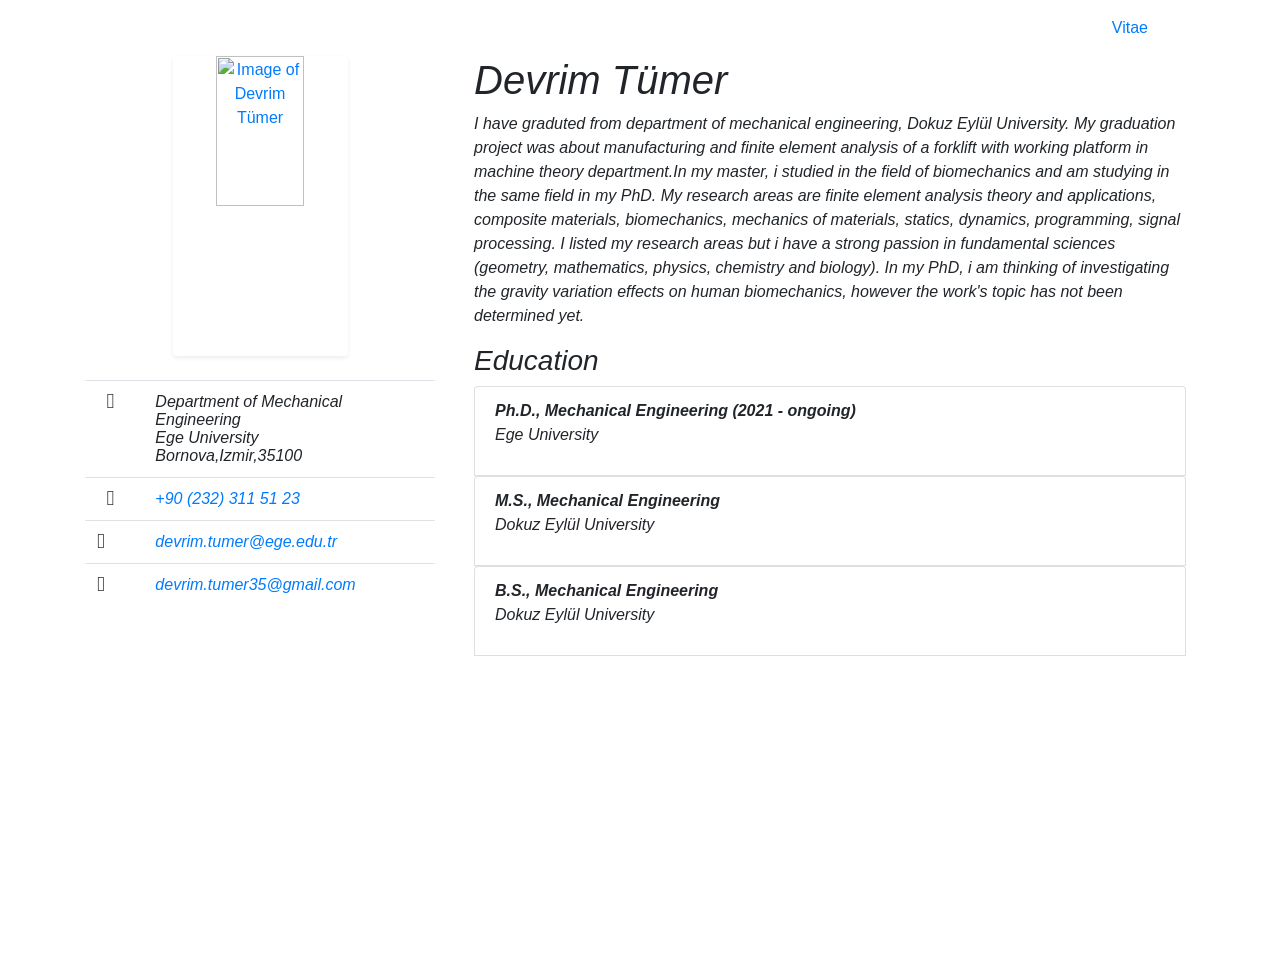
==== index.html @ 47c565d1 "Update index.html" ====
<html lang="en">
<head>

    <!-- Required meta tags -->
    <meta charset="utf-8">
    <meta name="viewport" content="width=device-width, initial-scale=1, shrink-to-fit=no">

    <!-- Favicon -->
    <link rel="apple-touch-icon" sizes="57x57" href="img/favicons/apple-icon-57x57.png">
    <link rel="apple-touch-icon" sizes="60x60" href="img/favicons/apple-icon-60x60.png">
    <link rel="apple-touch-icon" sizes="72x72" href="img/favicons/apple-icon-72x72.png">
    <link rel="apple-touch-icon" sizes="76x76" href="img/favicons/apple-icon-76x76.png">
    <link rel="apple-touch-icon" sizes="114x114" href="img/favicons/apple-icon-114x114.png">
    <link rel="apple-touch-icon" sizes="120x120" href="img/favicons/apple-icon-120x120.png">
    <link rel="apple-touch-icon" sizes="144x144" href="img/favicons/apple-icon-144x144.png">
    <link rel="apple-touch-icon" sizes="152x152" href="img/favicons/apple-icon-152x152.png">
    <link rel="apple-touch-icon" sizes="180x180" href="img/favicons/apple-icon-180x180.png">
    <link rel="icon" type="image/png" sizes="192x192" href="img/favicons/android-icon-192x192.png">
    <link rel="icon" type="image/png" sizes="32x32" href="img/favicons/favicon-32x32.png">
    <link rel="icon" type="image/png" sizes="96x96" href="img/favicons/favicon-96x96.png">
    <link rel="icon" type="image/png" sizes="16x16" href="img/favicons/favicon-16x16.png">

    <meta name="msapplication-TileColor" content="#ffffff">
    <meta name="msapplication-TileImage" content="img/favicons/ms-icon-144x144.png">
    <meta name="theme-color" content="#ffffff">

    <!-- jQuery UI css -->
    <link rel="stylesheet" href="//code.jquery.com/ui/1.12.1/themes/base/jquery-ui.css">

    <!-- Bootstrap CSS -->
    <link rel="stylesheet" href="https://stackpath.bootstrapcdn.com/bootstrap/4.4.1/css/bootstrap.min.css" integrity="sha384-Vkoo8x4CGsO3+Hhxv8T/Q5PaXtkKtu6ug5TOeNV6gBiFeWPGFN9MuhOf23Q9Ifjh" crossorigin="anonymous">

    <!-- Google font, Mulish -->
    <link rel="preconnect" href="https://fonts.googleapis.com">
    <link rel="preconnect" href="https://fonts.gstatic.com" crossorigin="">
    <link href="https://fonts.googleapis.com/css2?family=Mulish:ital,wght@0,300;0,400;0,700;1,400&amp;display=swap" rel="stylesheet">

    <!-- FontAwesome icon include -->
    <script src="https://kit.fontawesome.com/b730292a05.js" crossorigin="anonymous"></script>
    <style media="all" id="fa-v4-font-face">
        /*!
        * Font Awesome Pro 5.15.4 by @fontawesome - https://fontawesome.com
        * License - https://fontawesome.com/license (Commercial License)
        */

        @font-face {
            font-family: "FontAwesome";
            font-display: block;
            src: url(https://ka-p.fontawesome.com/releases/v5.15.4/webfonts/pro-fa-solid-900-5.0.0.eot);
            src: url(https://ka-p.fontawesome.com/releases/v5.15.4/webfonts/pro-fa-solid-900-5.0.0.eot?#iefix) format("embedded-opentype"),url(https://ka-p.fontawesome.com/releases/v5.15.4/webfonts/pro-fa-solid-900-5.0.0.woff2) format("woff2"),url(https://ka-p.fontawesome.com/releases/v5.15.4/webfonts/pro-fa-solid-900-5.0.0.woff) format("woff"),url(https://ka-p.fontawesome.com/releases/v5.15.4/webfonts/pro-fa-solid-900-5.0.0.ttf) format("truetype"),url(https://ka-p.fontawesome.com/releases/v5.15.4/webfonts/pro-fa-solid-900-5.0.0.svg#fontawesome) format("svg")
        }

        @font-face {
            font-family: "FontAwesome";
            font-display: block;
            src: url(https://ka-p.fontawesome.com/releases/v5.15.4/webfonts/pro-fa-brands-400-5.0.0.eot);
            src: url(https://ka-p.fontawesome.com/releases/v5.15.4/webfonts/pro-fa-brands-400-5.0.0.eot?#iefix) format("embedded-opentype"),url(https://ka-p.fontawesome.com/releases/v5.15.4/webfonts/pro-fa-brands-400-5.0.0.woff2) format("woff2"),url(https://ka-p.fontawesome.com/releases/v5.15.4/webfonts/pro-fa-brands-400-5.0.0.woff) format("woff"),url(https://ka-p.fontawesome.com/releases/v5.15.4/webfonts/pro-fa-brands-400-5.0.0.ttf) format("truetype"),url(https://ka-p.fontawesome.com/releases/v5.15.4/webfonts/pro-fa-brands-400-5.0.0.svg#fontawesome) format("svg")
        }

        @font-face {
            font-family: "FontAwesome";
            font-display: block;
            src: url(https://ka-p.fontawesome.com/releases/v5.15.4/webfonts/pro-fa-regular-400-5.0.0.eot);
            src: url(https://ka-p.fontawesome.com/releases/v5.15.4/webfonts/pro-fa-regular-400-5.0.0.eot?#iefix) format("embedded-opentype"),url(https://ka-p.fontawesome.com/releases/v5.15.4/webfonts/pro-fa-regular-400-5.0.0.woff2) format("woff2"),url(https://ka-p.fontawesome.com/releases/v5.15.4/webfonts/pro-fa-regular-400-5.0.0.woff) format("woff"),url(https://ka-p.fontawesome.com/releases/v5.15.4/webfonts/pro-fa-regular-400-5.0.0.ttf) format("truetype"),url(https://ka-p.fontawesome.com/releases/v5.15.4/webfonts/pro-fa-regular-400-5.0.0.svg#fontawesome) format("svg");
            unicode-range: U+f022,U+f024,U+f044,U+f057-f059,U+f07c,U+f089,U+f094,U+f09d,U+f0a4-f0a7,U+f0ea,U+f0f8,U+f0fe,U+f11c,U+f146,U+f14a,U+f14d,U+f150-f152,U+f191-f192,U+f1ad,U+f1cd,U+f1d8,U+f1ea,U+f255-f258,U+f25a-f25b,U+f28b,U+f28d,U+f2d0,U+f2d2,U+f410
        }

        @font-face {
            font-family: "FontAwesome";
            font-display: block;
            src: url(https://ka-p.fontawesome.com/releases/v5.15.4/webfonts/pro-fa-regular-400-5.0.3.eot);
            src: url(https://ka-p.fontawesome.com/releases/v5.15.4/webfonts/pro-fa-regular-400-5.0.3.eot?#iefix) format("embedded-opentype"),url(https://ka-p.fontawesome.com/releases/v5.15.4/webfonts/pro-fa-regular-400-5.0.3.woff2) format("woff2"),url(https://ka-p.fontawesome.com/releases/v5.15.4/webfonts/pro-fa-regular-400-5.0.3.woff) format("woff"),url(https://ka-p.fontawesome.com/releases/v5.15.4/webfonts/pro-fa-regular-400-5.0.3.ttf) format("truetype"),url(https://ka-p.fontawesome.com/releases/v5.15.4/webfonts/pro-fa-regular-400-5.0.3.svg#fontawesome) format("svg");
            unicode-range: U+f2b9,U+f2bb,U+f2c1
        }

        @font-face {
            font-family: "FontAwesome";
            font-display: block;
            src: url(https://ka-p.fontawesome.com/releases/v5.15.4/webfonts/pro-fa-brands-400-5.0.3.eot);
            src: url(https://ka-p.fontawesome.com/releases/v5.15.4/webfonts/pro-fa-brands-400-5.0.3.eot?#iefix) format("embedded-opentype"),url(https://ka-p.fontawesome.com/releases/v5.15.4/webfonts/pro-fa-brands-400-5.0.3.woff2) format("woff2"),url(https://ka-p.fontawesome.com/releases/v5.15.4/webfonts/pro-fa-brands-400-5.0.3.woff) format("woff"),url(https://ka-p.fontawesome.com/releases/v5.15.4/webfonts/pro-fa-brands-400-5.0.3.ttf) format("truetype"),url(https://ka-p.fontawesome.com/releases/v5.15.4/webfonts/pro-fa-brands-400-5.0.3.svg#fontawesome) format("svg");
            unicode-range: U+f18d,U+f1b5,U+f1d7,U+f210,U+f216,U+f286,U+f2b1
        }

        @font-face {
            font-family: "FontAwesome";
            font-display: block;
            src: url(https://ka-p.fontawesome.com/releases/v5.15.4/webfonts/pro-fa-solid-900-5.0.3.eot);
            src: url(https://ka-p.fontawesome.com/releases/v5.15.4/webfonts/pro-fa-solid-900-5.0.3.eot?#iefix) format("embedded-opentype"),url(https://ka-p.fontawesome.com/releases/v5.15.4/webfonts/pro-fa-solid-900-5.0.3.woff2) format("woff2"),url(https://ka-p.fontawesome.com/releases/v5.15.4/webfonts/pro-fa-solid-900-5.0.3.woff) format("woff"),url(https://ka-p.fontawesome.com/releases/v5.15.4/webfonts/pro-fa-solid-900-5.0.3.ttf) format("truetype"),url(https://ka-p.fontawesome.com/releases/v5.15.4/webfonts/pro-fa-solid-900-5.0.3.svg#fontawesome) format("svg");
            unicode-range: U+f245
        }

        @font-face {
            font-family: "FontAwesome";
            font-display: block;
            src: url(https://ka-p.fontawesome.com/releases/v5.15.4/webfonts/pro-fa-solid-900-5.11.0.eot);
            src: url(https://ka-p.fontawesome.com/releases/v5.15.4/webfonts/pro-fa-solid-900-5.11.0.eot?#iefix) format("embedded-opentype"),url(https://ka-p.fontawesome.com/releases/v5.15.4/webfonts/pro-fa-solid-900-5.11.0.woff2) format("woff2"),url(https://ka-p.fontawesome.com/releases/v5.15.4/webfonts/pro-fa-solid-900-5.11.0.woff) format("woff"),url(https://ka-p.fontawesome.com/releases/v5.15.4/webfonts/pro-fa-solid-900-5.11.0.ttf) format("truetype"),url(https://ka-p.fontawesome.com/releases/v5.15.4/webfonts/pro-fa-solid-900-5.11.0.svg#fontawesome) format("svg");
            unicode-range: U+f001,U+f02f,U+f042,U+f091,U+f104-f105,U+f11b,U+f13d,U+f1ac,U+f1ec,U+f223,U+f225,U+f22a-f22c,U+f26c,U+f29d
        }

        @font-face {
            font-family: "FontAwesome";
            font-display: block;
            src: url(https://ka-p.fontawesome.com/releases/v5.15.4/webfonts/pro-fa-regular-400-5.11.0.eot);
            src: url(https://ka-p.fontawesome.com/releases/v5.15.4/webfonts/pro-fa-regular-400-5.11.0.eot?#iefix) format("embedded-opentype"),url(https://ka-p.fontawesome.com/releases/v5.15.4/webfonts/pro-fa-regular-400-5.11.0.woff2) format("woff2"),url(https://ka-p.fontawesome.com/releases/v5.15.4/webfonts/pro-fa-regular-400-5.11.0.woff) format("woff"),url(https://ka-p.fontawesome.com/releases/v5.15.4/webfonts/pro-fa-regular-400-5.11.0.ttf) format("truetype"),url(https://ka-p.fontawesome.com/releases/v5.15.4/webfonts/pro-fa-regular-400-5.11.0.svg#fontawesome) format("svg");
            unicode-range: U+f0f3,U+f24d
        }

        @font-face {
            font-family: "FontAwesome";
            font-display: block;
            src: url(https://ka-p.fontawesome.com/releases/v5.15.4/webfonts/pro-fa-solid-900-5.9.0.eot);
            src: url(https://ka-p.fontawesome.com/releases/v5.15.4/webfonts/pro-fa-solid-900-5.9.0.eot?#iefix) format("embedded-opentype"),url(https://ka-p.fontawesome.com/releases/v5.15.4/webfonts/pro-fa-solid-900-5.9.0.woff2) format("woff2"),url(https://ka-p.fontawesome.com/releases/v5.15.4/webfonts/pro-fa-solid-900-5.9.0.woff) format("woff"),url(https://ka-p.fontawesome.com/releases/v5.15.4/webfonts/pro-fa-solid-900-5.9.0.ttf) format("truetype"),url(https://ka-p.fontawesome.com/releases/v5.15.4/webfonts/pro-fa-solid-900-5.9.0.svg#fontawesome) format("svg");
            unicode-range: U+f036-f03c,U+f0ae,U+f0ca-f0cd,U+f15d-f15e,U+f160-f163,U+f1dd
        }

        @font-face {
            font-family: "FontAwesome";
            font-display: block;
            src: url(https://ka-p.fontawesome.com/releases/v5.15.4/webfonts/pro-fa-solid-900-5.0.7.eot);
            src: url(https://ka-p.fontawesome.com/releases/v5.15.4/webfonts/pro-fa-solid-900-5.0.7.eot?#iefix) format("embedded-opentype"),url(https://ka-p.fontawesome.com/releases/v5.15.4/webfonts/pro-fa-solid-900-5.0.7.woff2) format("woff2"),url(https://ka-p.fontawesome.com/releases/v5.15.4/webfonts/pro-fa-solid-900-5.0.7.woff) format("woff"),url(https://ka-p.fontawesome.com/releases/v5.15.4/webfonts/pro-fa-solid-900-5.0.7.ttf) format("truetype"),url(https://ka-p.fontawesome.com/releases/v5.15.4/webfonts/pro-fa-solid-900-5.0.7.svg#fontawesome) format("svg");
            unicode-range: U+f0d1,U+f0f1,U+f0f9,U+f21e
        }

        @font-face {
            font-family: "FontAwesome";
            font-display: block;
            src: url(https://ka-p.fontawesome.com/releases/v5.15.4/webfonts/pro-fa-brands-400-5.12.0.eot);
            src: url(https://ka-p.fontawesome.com/releases/v5.15.4/webfonts/pro-fa-brands-400-5.12.0.eot?#iefix) format("embedded-opentype"),url(https://ka-p.fontawesome.com/releases/v5.15.4/webfonts/pro-fa-brands-400-5.12.0.woff2) format("woff2"),url(https://ka-p.fontawesome.com/releases/v5.15.4/webfonts/pro-fa-brands-400-5.12.0.woff) format("woff"),url(https://ka-p.fontawesome.com/releases/v5.15.4/webfonts/pro-fa-brands-400-5.12.0.ttf) format("truetype"),url(https://ka-p.fontawesome.com/releases/v5.15.4/webfonts/pro-fa-brands-400-5.12.0.svg#fontawesome) format("svg");
            unicode-range: U+f17b,U+f1e8,U+f267,U+f269,U+f2ae,U+f2c5
        }

        @font-face {
            font-family: "FontAwesome";
            font-display: block;
            src: url(https://ka-p.fontawesome.com/releases/v5.15.4/webfonts/pro-fa-solid-900-5.12.0.eot);
            src: url(https://ka-p.fontawesome.com/releases/v5.15.4/webfonts/pro-fa-solid-900-5.12.0.eot?#iefix) format("embedded-opentype"),url(https://ka-p.fontawesome.com/releases/v5.15.4/webfonts/pro-fa-solid-900-5.12.0.woff2) format("woff2"),url(https://ka-p.fontawesome.com/releases/v5.15.4/webfonts/pro-fa-solid-900-5.12.0.woff) format("woff"),url(https://ka-p.fontawesome.com/releases/v5.15.4/webfonts/pro-fa-solid-900-5.12.0.ttf) format("truetype"),url(https://ka-p.fontawesome.com/releases/v5.15.4/webfonts/pro-fa-solid-900-5.12.0.svg#fontawesome) format("svg");
            unicode-range: U+f135,U+f1e6,U+f2cc-f2cd,U+f422,U+f424
        }

        @font-face {
            font-family: "FontAwesome";
            font-display: block;
            src: url(https://ka-p.fontawesome.com/releases/v5.15.4/webfonts/pro-fa-regular-400-5.12.0.eot);
            src: url(https://ka-p.fontawesome.com/releases/v5.15.4/webfonts/pro-fa-regular-400-5.12.0.eot?#iefix) format("embedded-opentype"),url(https://ka-p.fontawesome.com/releases/v5.15.4/webfonts/pro-fa-regular-400-5.12.0.woff2) format("woff2"),url(https://ka-p.fontawesome.com/releases/v5.15.4/webfonts/pro-fa-regular-400-5.12.0.woff) format("woff"),url(https://ka-p.fontawesome.com/releases/v5.15.4/webfonts/pro-fa-regular-400-5.12.0.ttf) format("truetype"),url(https://ka-p.fontawesome.com/releases/v5.15.4/webfonts/pro-fa-regular-400-5.12.0.svg#fontawesome) format("svg");
            unicode-range: U+f259
        }

        @font-face {
            font-family: "FontAwesome";
            font-display: block;
            src: url(https://ka-p.fontawesome.com/releases/v5.15.4/webfonts/pro-fa-brands-400-5.8.0.eot);
            src: url(https://ka-p.fontawesome.com/releases/v5.15.4/webfonts/pro-fa-brands-400-5.8.0.eot?#iefix) format("embedded-opentype"),url(https://ka-p.fontawesome.com/releases/v5.15.4/webfonts/pro-fa-brands-400-5.8.0.woff2) format("woff2"),url(https://ka-p.fontawesome.com/releases/v5.15.4/webfonts/pro-fa-brands-400-5.8.0.woff) format("woff"),url(https://ka-p.fontawesome.com/releases/v5.15.4/webfonts/pro-fa-brands-400-5.8.0.ttf) format("truetype"),url(https://ka-p.fontawesome.com/releases/v5.15.4/webfonts/pro-fa-brands-400-5.8.0.svg#fontawesome) format("svg");
            unicode-range: U+f171,U+f179,U+f1e9,U+f27c
        }

        @font-face {
            font-family: "FontAwesome";
            font-display: block;
            src: url(https://ka-p.fontawesome.com/releases/v5.15.4/webfonts/pro-fa-solid-900-5.8.0.eot);
            src: url(https://ka-p.fontawesome.com/releases/v5.15.4/webfonts/pro-fa-solid-900-5.8.0.eot?#iefix) format("embedded-opentype"),url(https://ka-p.fontawesome.com/releases/v5.15.4/webfonts/pro-fa-solid-900-5.8.0.woff2) format("woff2"),url(https://ka-p.fontawesome.com/releases/v5.15.4/webfonts/pro-fa-solid-900-5.8.0.woff) format("woff"),url(https://ka-p.fontawesome.com/releases/v5.15.4/webfonts/pro-fa-solid-900-5.8.0.ttf) format("truetype"),url(https://ka-p.fontawesome.com/releases/v5.15.4/webfonts/pro-fa-solid-900-5.8.0.svg#fontawesome) format("svg");
            unicode-range: U+f01e,U+f021,U+f026,U+f076,U+f12d
        }

        @font-face {
            font-family: "FontAwesome";
            font-display: block;
            src: url(https://ka-p.fontawesome.com/releases/v5.15.4/webfonts/pro-fa-solid-900-5.0.9.eot);
            src: url(https://ka-p.fontawesome.com/releases/v5.15.4/webfonts/pro-fa-solid-900-5.0.9.eot?#iefix) format("embedded-opentype"),url(https://ka-p.fontawesome.com/releases/v5.15.4/webfonts/pro-fa-solid-900-5.0.9.woff2) format("woff2"),url(https://ka-p.fontawesome.com/releases/v5.15.4/webfonts/pro-fa-solid-900-5.0.9.woff) format("woff"),url(https://ka-p.fontawesome.com/releases/v5.15.4/webfonts/pro-fa-solid-900-5.0.9.ttf) format("truetype"),url(https://ka-p.fontawesome.com/releases/v5.15.4/webfonts/pro-fa-solid-900-5.0.9.svg#fontawesome) format("svg");
            unicode-range: U+f03d,U+f06c,U+f0f2,U+f10d-f10e,U+f187
        }

        @font-face {
            font-family: "FontAwesome";
            font-display: block;
            src: url(https://ka-p.fontawesome.com/releases/v5.15.4/webfonts/pro-fa-regular-400-5.0.9.eot);
            src: url(https://ka-p.fontawesome.com/releases/v5.15.4/webfonts/pro-fa-regular-400-5.0.9.eot?#iefix) format("embedded-opentype"),url(https://ka-p.fontawesome.com/releases/v5.15.4/webfonts/pro-fa-regular-400-5.0.9.woff2) format("woff2"),url(https://ka-p.fontawesome.com/releases/v5.15.4/webfonts/pro-fa-regular-400-5.0.9.woff) format("woff"),url(https://ka-p.fontawesome.com/releases/v5.15.4/webfonts/pro-fa-regular-400-5.0.9.ttf) format("truetype"),url(https://ka-p.fontawesome.com/releases/v5.15.4/webfonts/pro-fa-regular-400-5.0.9.svg#fontawesome) format("svg");
            unicode-range: U+f086,U+f2b5
        }

        @font-face {
            font-family: "FontAwesome";
            font-display: block;
            src: url(https://ka-p.fontawesome.com/releases/v5.15.4/webfonts/pro-fa-solid-900-5.10.2.eot);
            src: url(https://ka-p.fontawesome.com/releases/v5.15.4/webfonts/pro-fa-solid-900-5.10.2.eot?#iefix) format("embedded-opentype"),url(https://ka-p.fontawesome.com/releases/v5.15.4/webfonts/pro-fa-solid-900-5.10.2.woff2) format("woff2"),url(https://ka-p.fontawesome.com/releases/v5.15.4/webfonts/pro-fa-solid-900-5.10.2.woff) format("woff"),url(https://ka-p.fontawesome.com/releases/v5.15.4/webfonts/pro-fa-solid-900-5.10.2.ttf) format("truetype"),url(https://ka-p.fontawesome.com/releases/v5.15.4/webfonts/pro-fa-solid-900-5.10.2.svg#fontawesome) format("svg");
            unicode-range: U+f02c,U+f031-f035,U+f04b-f04d,U+f056,U+f073,U+f08d,U+f095,U+f0a3,U+f0dc-f0de,U+f110,U+f129-f12c,U+f193,U+f197,U+f1ab,U+f1ce,U+f1dc,U+f1f8,U+f29a,U+f29e,U+f2a7
        }

        @font-face {
            font-family: "FontAwesome";
            font-display: block;
            src: url(https://ka-p.fontawesome.com/releases/v5.15.4/webfonts/pro-fa-regular-400-5.10.2.eot);
            src: url(https://ka-p.fontawesome.com/releases/v5.15.4/webfonts/pro-fa-regular-400-5.10.2.eot?#iefix) format("embedded-opentype"),url(https://ka-p.fontawesome.com/releases/v5.15.4/webfonts/pro-fa-regular-400-5.10.2.woff2) format("woff2"),url(https://ka-p.fontawesome.com/releases/v5.15.4/webfonts/pro-fa-regular-400-5.10.2.woff) format("woff"),url(https://ka-p.fontawesome.com/releases/v5.15.4/webfonts/pro-fa-regular-400-5.10.2.ttf) format("truetype"),url(https://ka-p.fontawesome.com/releases/v5.15.4/webfonts/pro-fa-regular-400-5.10.2.svg#fontawesome) format("svg");
            unicode-range: U+f004-f005,U+f02e,U+f0c5,U+f0c7-f0c8,U+f0e0,U+f111,U+f133,U+f144,U+f15b-f15c,U+f164-f165,U+f1c1-f1c9,U+f1f9,U+f249,U+f271-f274,U+f2b6,U+f2ed
        }

        @font-face {
            font-family: "FontAwesome";
            font-display: block;
            src: url(https://ka-p.fontawesome.com/releases/v5.15.4/webfonts/pro-fa-solid-900-5.0.13.eot);
            src: url(https://ka-p.fontawesome.com/releases/v5.15.4/webfonts/pro-fa-solid-900-5.0.13.eot?#iefix) format("embedded-opentype"),url(https://ka-p.fontawesome.com/releases/v5.15.4/webfonts/pro-fa-solid-900-5.0.13.woff2) format("woff2"),url(https://ka-p.fontawesome.com/releases/v5.15.4/webfonts/pro-fa-solid-900-5.0.13.woff) format("woff"),url(https://ka-p.fontawesome.com/releases/v5.15.4/webfonts/pro-fa-solid-900-5.0.13.ttf) format("truetype"),url(https://ka-p.fontawesome.com/releases/v5.15.4/webfonts/pro-fa-solid-900-5.0.13.svg#fontawesome) format("svg");
            unicode-range: U+f010,U+f067,U+f072,U+f0ad,U+f0d6,U+f0e8,U+f130-f131,U+f24e
        }

        @font-face {
            font-family: "FontAwesome";
            font-display: block;
            src: url(https://ka-p.fontawesome.com/releases/v5.15.4/webfonts/pro-fa-regular-400-5.0.13.eot);
            src: url(https://ka-p.fontawesome.com/releases/v5.15.4/webfonts/pro-fa-regular-400-5.0.13.eot?#iefix) format("embedded-opentype"),url(https://ka-p.fontawesome.com/releases/v5.15.4/webfonts/pro-fa-regular-400-5.0.13.woff2) format("woff2"),url(https://ka-p.fontawesome.com/releases/v5.15.4/webfonts/pro-fa-regular-400-5.0.13.woff) format("woff"),url(https://ka-p.fontawesome.com/releases/v5.15.4/webfonts/pro-fa-regular-400-5.0.13.ttf) format("truetype"),url(https://ka-p.fontawesome.com/releases/v5.15.4/webfonts/pro-fa-regular-400-5.0.13.svg#fontawesome) format("svg");
            unicode-range: U+f3d1
        }

        @font-face {
            font-family: "FontAwesome";
            font-display: block;
            src: url(https://ka-p.fontawesome.com/releases/v5.15.4/webfonts/pro-fa-brands-400-5.13.1.eot);
            src: url(https://ka-p.fontawesome.com/releases/v5.15.4/webfonts/pro-fa-brands-400-5.13.1.eot?#iefix) format("embedded-opentype"),url(https://ka-p.fontawesome.com/releases/v5.15.4/webfonts/pro-fa-brands-400-5.13.1.woff2) format("woff2"),url(https://ka-p.fontawesome.com/releases/v5.15.4/webfonts/pro-fa-brands-400-5.13.1.woff) format("woff"),url(https://ka-p.fontawesome.com/releases/v5.15.4/webfonts/pro-fa-brands-400-5.13.1.ttf) format("truetype"),url(https://ka-p.fontawesome.com/releases/v5.15.4/webfonts/pro-fa-brands-400-5.13.1.svg#fontawesome) format("svg");
            unicode-range: U+f19e,U+f2b3,U+f2d5
        }

        @font-face {
            font-family: "FontAwesome";
            font-display: block;
            src: url(https://ka-p.fontawesome.com/releases/v5.15.4/webfonts/pro-fa-solid-900-5.1.0.eot);
            src: url(https://ka-p.fontawesome.com/releases/v5.15.4/webfonts/pro-fa-solid-900-5.1.0.eot?#iefix) format("embedded-opentype"),url(https://ka-p.fontawesome.com/releases/v5.15.4/webfonts/pro-fa-solid-900-5.1.0.woff2) format("woff2"),url(https://ka-p.fontawesome.com/releases/v5.15.4/webfonts/pro-fa-solid-900-5.1.0.woff) format("woff"),url(https://ka-p.fontawesome.com/releases/v5.15.4/webfonts/pro-fa-solid-900-5.1.0.ttf) format("truetype"),url(https://ka-p.fontawesome.com/releases/v5.15.4/webfonts/pro-fa-solid-900-5.1.0.svg#fontawesome) format("svg");
            unicode-range: U+f043,U+f0c4,U+f0d0,U+f125,U+f1ba,U+f1fb-f1fc,U+f207,U+f236
        }

        @font-face {
            font-family: "FontAwesome";
            font-display: block;
            src: url(https://ka-p.fontawesome.com/releases/v5.15.4/webfonts/pro-fa-brands-400-5.1.0.eot);
            src: url(https://ka-p.fontawesome.com/releases/v5.15.4/webfonts/pro-fa-brands-400-5.1.0.eot?#iefix) format("embedded-opentype"),url(https://ka-p.fontawesome.com/releases/v5.15.4/webfonts/pro-fa-brands-400-5.1.0.woff2) format("woff2"),url(https://ka-p.fontawesome.com/releases/v5.15.4/webfonts/pro-fa-brands-400-5.1.0.woff) format("woff"),url(https://ka-p.fontawesome.com/releases/v5.15.4/webfonts/pro-fa-brands-400-5.1.0.ttf) format("truetype"),url(https://ka-p.fontawesome.com/releases/v5.15.4/webfonts/pro-fa-brands-400-5.1.0.svg#fontawesome) format("svg");
            unicode-range: U+f25e
        }

        @font-face {
            font-family: "FontAwesome";
            font-display: block;
            src: url(https://ka-p.fontawesome.com/releases/v5.15.4/webfonts/pro-fa-regular-400-5.1.0.eot);
            src: url(https://ka-p.fontawesome.com/releases/v5.15.4/webfonts/pro-fa-regular-400-5.1.0.eot?#iefix) format("embedded-opentype"),url(https://ka-p.fontawesome.com/releases/v5.15.4/webfonts/pro-fa-regular-400-5.1.0.woff2) format("woff2"),url(https://ka-p.fontawesome.com/releases/v5.15.4/webfonts/pro-fa-regular-400-5.1.0.woff) format("woff"),url(https://ka-p.fontawesome.com/releases/v5.15.4/webfonts/pro-fa-regular-400-5.1.0.ttf) format("truetype"),url(https://ka-p.fontawesome.com/releases/v5.15.4/webfonts/pro-fa-regular-400-5.1.0.svg#fontawesome) format("svg");
            unicode-range: U+f279
        }

        @font-face {
            font-family: "FontAwesome";
            font-display: block;
            src: url(https://ka-p.fontawesome.com/releases/v5.15.4/webfonts/pro-fa-regular-400-5.2.0.eot);
            src: url(https://ka-p.fontawesome.com/releases/v5.15.4/webfonts/pro-fa-regular-400-5.2.0.eot?#iefix) format("embedded-opentype"),url(https://ka-p.fontawesome.com/releases/v5.15.4/webfonts/pro-fa-regular-400-5.2.0.woff2) format("woff2"),url(https://ka-p.fontawesome.com/releases/v5.15.4/webfonts/pro-fa-regular-400-5.2.0.woff) format("woff"),url(https://ka-p.fontawesome.com/releases/v5.15.4/webfonts/pro-fa-regular-400-5.2.0.ttf) format("truetype"),url(https://ka-p.fontawesome.com/releases/v5.15.4/webfonts/pro-fa-regular-400-5.2.0.svg#fontawesome) format("svg");
            unicode-range: U+f1f6
        }

        @font-face {
            font-family: "FontAwesome";
            font-display: block;
            src: url(https://ka-p.fontawesome.com/releases/v5.15.4/webfonts/pro-fa-solid-900-5.2.0.eot);
            src: url(https://ka-p.fontawesome.com/releases/v5.15.4/webfonts/pro-fa-solid-900-5.2.0.eot?#iefix) format("embedded-opentype"),url(https://ka-p.fontawesome.com/releases/v5.15.4/webfonts/pro-fa-solid-900-5.2.0.woff2) format("woff2"),url(https://ka-p.fontawesome.com/releases/v5.15.4/webfonts/pro-fa-solid-900-5.2.0.woff) format("woff"),url(https://ka-p.fontawesome.com/releases/v5.15.4/webfonts/pro-fa-solid-900-5.2.0.ttf) format("truetype"),url(https://ka-p.fontawesome.com/releases/v5.15.4/webfonts/pro-fa-solid-900-5.2.0.svg#fontawesome) format("svg");
            unicode-range: U+f018,U+f109,U+f1b9,U+f1e5,U+f21d,U+f276-f277
        }

        @font-face {
            font-family: "FontAwesome";
            font-display: block;
            src: url(https://ka-p.fontawesome.com/releases/v5.15.4/webfonts/pro-fa-solid-900-5.5.0.eot);
            src: url(https://ka-p.fontawesome.com/releases/v5.15.4/webfonts/pro-fa-solid-900-5.5.0.eot?#iefix) format("embedded-opentype"),url(https://ka-p.fontawesome.com/releases/v5.15.4/webfonts/pro-fa-solid-900-5.5.0.woff2) format("woff2"),url(https://ka-p.fontawesome.com/releases/v5.15.4/webfonts/pro-fa-solid-900-5.5.0.woff) format("woff"),url(https://ka-p.fontawesome.com/releases/v5.15.4/webfonts/pro-fa-solid-900-5.5.0.ttf) format("truetype"),url(https://ka-p.fontawesome.com/releases/v5.15.4/webfonts/pro-fa-solid-900-5.5.0.svg#fontawesome) format("svg");
            unicode-range: U+f0e7
        }

        @font-face {
            font-family: "FontAwesome";
            font-display: block;
            src: url(https://ka-p.fontawesome.com/releases/v5.15.4/webfonts/pro-fa-regular-400-5.5.0.eot);
            src: url(https://ka-p.fontawesome.com/releases/v5.15.4/webfonts/pro-fa-regular-400-5.5.0.eot?#iefix) format("embedded-opentype"),url(https://ka-p.fontawesome.com/releases/v5.15.4/webfonts/pro-fa-regular-400-5.5.0.woff2) format("woff2"),url(https://ka-p.fontawesome.com/releases/v5.15.4/webfonts/pro-fa-regular-400-5.5.0.woff) format("woff"),url(https://ka-p.fontawesome.com/releases/v5.15.4/webfonts/pro-fa-regular-400-5.5.0.ttf) format("truetype"),url(https://ka-p.fontawesome.com/releases/v5.15.4/webfonts/pro-fa-regular-400-5.5.0.svg#fontawesome) format("svg");
            unicode-range: U+f185,U+f2dc
        }

        @font-face {
            font-family: "FontAwesome";
            font-display: block;
            src: url(https://ka-p.fontawesome.com/releases/v5.15.4/webfonts/pro-fa-solid-900-5.3.0.eot);
            src: url(https://ka-p.fontawesome.com/releases/v5.15.4/webfonts/pro-fa-solid-900-5.3.0.eot?#iefix) format("embedded-opentype"),url(https://ka-p.fontawesome.com/releases/v5.15.4/webfonts/pro-fa-solid-900-5.3.0.woff2) format("woff2"),url(https://ka-p.fontawesome.com/releases/v5.15.4/webfonts/pro-fa-solid-900-5.3.0.woff) format("woff"),url(https://ka-p.fontawesome.com/releases/v5.15.4/webfonts/pro-fa-solid-900-5.3.0.ttf) format("truetype"),url(https://ka-p.fontawesome.com/releases/v5.15.4/webfonts/pro-fa-solid-900-5.3.0.svg#fontawesome) format("svg");
            unicode-range: U+f027-f028,U+f0a1,U+f0b1,U+f200-f201
        }

        @font-face {
            font-family: "FontAwesome";
            font-display: block;
            src: url(https://ka-p.fontawesome.com/releases/v5.15.4/webfonts/pro-fa-regular-400-5.3.0.eot);
            src: url(https://ka-p.fontawesome.com/releases/v5.15.4/webfonts/pro-fa-regular-400-5.3.0.eot?#iefix) format("embedded-opentype"),url(https://ka-p.fontawesome.com/releases/v5.15.4/webfonts/pro-fa-regular-400-5.3.0.woff2) format("woff2"),url(https://ka-p.fontawesome.com/releases/v5.15.4/webfonts/pro-fa-regular-400-5.3.0.woff) format("woff"),url(https://ka-p.fontawesome.com/releases/v5.15.4/webfonts/pro-fa-regular-400-5.3.0.ttf) format("truetype"),url(https://ka-p.fontawesome.com/releases/v5.15.4/webfonts/pro-fa-regular-400-5.3.0.svg#fontawesome) format("svg");
            unicode-range: U+f080,U+f0eb
        }

        @font-face {
            font-family: "FontAwesome";
            font-display: block;
            src: url(https://ka-p.fontawesome.com/releases/v5.15.4/webfonts/pro-fa-solid-900-5.15.4.eot);
            src: url(https://ka-p.fontawesome.com/releases/v5.15.4/webfonts/pro-fa-solid-900-5.15.4.eot?#iefix) format("embedded-opentype"),url(https://ka-p.fontawesome.com/releases/v5.15.4/webfonts/pro-fa-solid-900-5.15.4.woff2) format("woff2"),url(https://ka-p.fontawesome.com/releases/v5.15.4/webfonts/pro-fa-solid-900-5.15.4.woff) format("woff"),url(https://ka-p.fontawesome.com/releases/v5.15.4/webfonts/pro-fa-solid-900-5.15.4.ttf) format("truetype"),url(https://ka-p.fontawesome.com/releases/v5.15.4/webfonts/pro-fa-solid-900-5.15.4.svg#fontawesome) format("svg");
            unicode-range: U+f140,U+f188
        }

        @font-face {
            font-family: "FontAwesome";
            font-display: block;
            src: url(https://ka-p.fontawesome.com/releases/v5.15.4/webfonts/pro-fa-brands-400-5.15.4.eot);
            src: url(https://ka-p.fontawesome.com/releases/v5.15.4/webfonts/pro-fa-brands-400-5.15.4.eot?#iefix) format("embedded-opentype"),url(https://ka-p.fontawesome.com/releases/v5.15.4/webfonts/pro-fa-brands-400-5.15.4.woff2) format("woff2"),url(https://ka-p.fontawesome.com/releases/v5.15.4/webfonts/pro-fa-brands-400-5.15.4.woff) format("woff"),url(https://ka-p.fontawesome.com/releases/v5.15.4/webfonts/pro-fa-brands-400-5.15.4.ttf) format("truetype"),url(https://ka-p.fontawesome.com/releases/v5.15.4/webfonts/pro-fa-brands-400-5.15.4.svg#fontawesome) format("svg");
            unicode-range: U+f2b4
        }

        @font-face {
            font-family: "FontAwesome";
            font-display: block;
            src: url(https://ka-p.fontawesome.com/releases/v5.15.4/webfonts/pro-fa-solid-900-5.10.1.eot);
            src: url(https://ka-p.fontawesome.com/releases/v5.15.4/webfonts/pro-fa-solid-900-5.10.1.eot?#iefix) format("embedded-opentype"),url(https://ka-p.fontawesome.com/releases/v5.15.4/webfonts/pro-fa-solid-900-5.10.1.woff2) format("woff2"),url(https://ka-p.fontawesome.com/releases/v5.15.4/webfonts/pro-fa-solid-900-5.10.1.woff) format("woff"),url(https://ka-p.fontawesome.com/releases/v5.15.4/webfonts/pro-fa-solid-900-5.10.1.ttf) format("truetype"),url(https://ka-p.fontawesome.com/releases/v5.15.4/webfonts/pro-fa-solid-900-5.10.1.svg#fontawesome) format("svg");
            unicode-range: U+f000,U+f012,U+f029,U+f06d,U+f083-f084,U+f11e,U+f19d,U+f251-f253,U+f275,U+f27a,U+f2d1,U+f302
        }

        @font-face {
            font-family: "FontAwesome";
            font-display: block;
            src: url(https://ka-p.fontawesome.com/releases/v5.15.4/webfonts/pro-fa-regular-400-5.10.1.eot);
            src: url(https://ka-p.fontawesome.com/releases/v5.15.4/webfonts/pro-fa-regular-400-5.10.1.eot?#iefix) format("embedded-opentype"),url(https://ka-p.fontawesome.com/releases/v5.15.4/webfonts/pro-fa-regular-400-5.10.1.woff2) format("woff2"),url(https://ka-p.fontawesome.com/releases/v5.15.4/webfonts/pro-fa-regular-400-5.10.1.woff) format("woff"),url(https://ka-p.fontawesome.com/releases/v5.15.4/webfonts/pro-fa-regular-400-5.10.1.ttf) format("truetype"),url(https://ka-p.fontawesome.com/releases/v5.15.4/webfonts/pro-fa-regular-400-5.10.1.svg#fontawesome) format("svg");
            unicode-range: U+f03e,U+f075,U+f07b,U+f0a0,U+f20a,U+f247-f248,U+f254,U+f25d,U+f2c2,U+f3a5
        }

        @font-face {
            font-family: "FontAwesome";
            font-display: block;
            src: url(https://ka-p.fontawesome.com/releases/v5.15.4/webfonts/pro-fa-brands-400-5.7.0.eot);
            src: url(https://ka-p.fontawesome.com/releases/v5.15.4/webfonts/pro-fa-brands-400-5.7.0.eot?#iefix) format("embedded-opentype"),url(https://ka-p.fontawesome.com/releases/v5.15.4/webfonts/pro-fa-brands-400-5.7.0.woff2) format("woff2"),url(https://ka-p.fontawesome.com/releases/v5.15.4/webfonts/pro-fa-brands-400-5.7.0.woff) format("woff"),url(https://ka-p.fontawesome.com/releases/v5.15.4/webfonts/pro-fa-brands-400-5.7.0.ttf) format("truetype"),url(https://ka-p.fontawesome.com/releases/v5.15.4/webfonts/pro-fa-brands-400-5.7.0.svg#fontawesome) format("svg");
            unicode-range: U+f198,U+f1a5,U+f1a8,U+f1f3,U+f214,U+f23c,U+f296,U+f2aa
        }

        @font-face {
            font-family: "FontAwesome";
            font-display: block;
            src: url(https://ka-p.fontawesome.com/releases/v5.15.4/webfonts/pro-fa-regular-400-5.7.0.eot);
            src: url(https://ka-p.fontawesome.com/releases/v5.15.4/webfonts/pro-fa-regular-400-5.7.0.eot?#iefix) format("embedded-opentype"),url(https://ka-p.fontawesome.com/releases/v5.15.4/webfonts/pro-fa-regular-400-5.7.0.woff2) format("woff2"),url(https://ka-p.fontawesome.com/releases/v5.15.4/webfonts/pro-fa-regular-400-5.7.0.woff) format("woff"),url(https://ka-p.fontawesome.com/releases/v5.15.4/webfonts/pro-fa-regular-400-5.7.0.ttf) format("truetype"),url(https://ka-p.fontawesome.com/releases/v5.15.4/webfonts/pro-fa-regular-400-5.7.0.svg#fontawesome) format("svg");
            unicode-range: U+f06e,U+f070
        }

        @font-face {
            font-family: "FontAwesome";
            font-display: block;
            src: url(https://ka-p.fontawesome.com/releases/v5.15.4/webfonts/pro-fa-solid-900-5.7.0.eot);
            src: url(https://ka-p.fontawesome.com/releases/v5.15.4/webfonts/pro-fa-solid-900-5.7.0.eot?#iefix) format("embedded-opentype"),url(https://ka-p.fontawesome.com/releases/v5.15.4/webfonts/pro-fa-solid-900-5.7.0.woff2) format("woff2"),url(https://ka-p.fontawesome.com/releases/v5.15.4/webfonts/pro-fa-solid-900-5.7.0.woff) format("woff"),url(https://ka-p.fontawesome.com/releases/v5.15.4/webfonts/pro-fa-solid-900-5.7.0.ttf) format("truetype"),url(https://ka-p.fontawesome.com/releases/v5.15.4/webfonts/pro-fa-solid-900-5.7.0.svg#fontawesome) format("svg");
            unicode-range: U+f00a,U+f015,U+f1e4,U+f2a0
        }

        @font-face {
            font-family: "FontAwesome";
            font-display: block;
            src: url(https://ka-p.fontawesome.com/releases/v5.15.4/webfonts/pro-fa-regular-400-5.12.1.eot);
            src: url(https://ka-p.fontawesome.com/releases/v5.15.4/webfonts/pro-fa-regular-400-5.12.1.eot?#iefix) format("embedded-opentype"),url(https://ka-p.fontawesome.com/releases/v5.15.4/webfonts/pro-fa-regular-400-5.12.1.woff2) format("woff2"),url(https://ka-p.fontawesome.com/releases/v5.15.4/webfonts/pro-fa-regular-400-5.12.1.woff) format("woff"),url(https://ka-p.fontawesome.com/releases/v5.15.4/webfonts/pro-fa-regular-400-5.12.1.ttf) format("truetype"),url(https://ka-p.fontawesome.com/releases/v5.15.4/webfonts/pro-fa-regular-400-5.12.1.svg#fontawesome) format("svg");
            unicode-range: U+f017
        }

        @font-face {
            font-family: "FontAwesome";
            font-display: block;
            src: url(https://ka-p.fontawesome.com/releases/v5.15.4/webfonts/pro-fa-brands-400-5.12.1.eot);
            src: url(https://ka-p.fontawesome.com/releases/v5.15.4/webfonts/pro-fa-brands-400-5.12.1.eot?#iefix) format("embedded-opentype"),url(https://ka-p.fontawesome.com/releases/v5.15.4/webfonts/pro-fa-brands-400-5.12.1.woff2) format("woff2"),url(https://ka-p.fontawesome.com/releases/v5.15.4/webfonts/pro-fa-brands-400-5.12.1.woff) format("woff"),url(https://ka-p.fontawesome.com/releases/v5.15.4/webfonts/pro-fa-brands-400-5.12.1.ttf) format("truetype"),url(https://ka-p.fontawesome.com/releases/v5.15.4/webfonts/pro-fa-brands-400-5.12.1.svg#fontawesome) format("svg");
            unicode-range: U+f282
        }

        @font-face {
            font-family: "FontAwesome";
            font-display: block;
            src: url(https://ka-p.fontawesome.com/releases/v5.15.4/webfonts/pro-fa-solid-900-5.0.11.eot);
            src: url(https://ka-p.fontawesome.com/releases/v5.15.4/webfonts/pro-fa-solid-900-5.0.11.eot?#iefix) format("embedded-opentype"),url(https://ka-p.fontawesome.com/releases/v5.15.4/webfonts/pro-fa-solid-900-5.0.11.woff2) format("woff2"),url(https://ka-p.fontawesome.com/releases/v5.15.4/webfonts/pro-fa-solid-900-5.0.11.woff) format("woff"),url(https://ka-p.fontawesome.com/releases/v5.15.4/webfonts/pro-fa-solid-900-5.0.11.ttf) format("truetype"),url(https://ka-p.fontawesome.com/releases/v5.15.4/webfonts/pro-fa-solid-900-5.0.11.svg#fontawesome) format("svg");
            unicode-range: U+f0c0,U+f0c2,U+f0f0,U+f1de,U+f21b,U+f234-f235
        }

        @font-face {
            font-family: "FontAwesome";
            font-display: block;
            src: url(https://ka-p.fontawesome.com/releases/v5.15.4/webfonts/pro-fa-brands-400-5.0.11.eot);
            src: url(https://ka-p.fontawesome.com/releases/v5.15.4/webfonts/pro-fa-brands-400-5.0.11.eot?#iefix) format("embedded-opentype"),url(https://ka-p.fontawesome.com/releases/v5.15.4/webfonts/pro-fa-brands-400-5.0.11.woff2) format("woff2"),url(https://ka-p.fontawesome.com/releases/v5.15.4/webfonts/pro-fa-brands-400-5.0.11.woff) format("woff"),url(https://ka-p.fontawesome.com/releases/v5.15.4/webfonts/pro-fa-brands-400-5.0.11.ttf) format("truetype"),url(https://ka-p.fontawesome.com/releases/v5.15.4/webfonts/pro-fa-brands-400-5.0.11.svg#fontawesome) format("svg");
            unicode-range: U+f203
        }

        @font-face {
            font-family: "FontAwesome";
            font-display: block;
            src: url(https://ka-p.fontawesome.com/releases/v5.15.4/webfonts/pro-fa-regular-400-5.0.11.eot);
            src: url(https://ka-p.fontawesome.com/releases/v5.15.4/webfonts/pro-fa-regular-400-5.0.11.eot?#iefix) format("embedded-opentype"),url(https://ka-p.fontawesome.com/releases/v5.15.4/webfonts/pro-fa-regular-400-5.0.11.woff2) format("woff2"),url(https://ka-p.fontawesome.com/releases/v5.15.4/webfonts/pro-fa-regular-400-5.0.11.woff) format("woff"),url(https://ka-p.fontawesome.com/releases/v5.15.4/webfonts/pro-fa-regular-400-5.0.11.ttf) format("truetype"),url(https://ka-p.fontawesome.com/releases/v5.15.4/webfonts/pro-fa-regular-400-5.0.11.svg#fontawesome) format("svg");
            unicode-range: U+f007
        }

        @font-face {
            font-family: "FontAwesome";
            font-display: block;
            src: url(https://ka-p.fontawesome.com/releases/v5.15.4/webfonts/pro-fa-regular-400-5.11.1.eot);
            src: url(https://ka-p.fontawesome.com/releases/v5.15.4/webfonts/pro-fa-regular-400-5.11.1.eot?#iefix) format("embedded-opentype"),url(https://ka-p.fontawesome.com/releases/v5.15.4/webfonts/pro-fa-regular-400-5.11.1.woff2) format("woff2"),url(https://ka-p.fontawesome.com/releases/v5.15.4/webfonts/pro-fa-regular-400-5.11.1.woff) format("woff"),url(https://ka-p.fontawesome.com/releases/v5.15.4/webfonts/pro-fa-regular-400-5.11.1.ttf) format("truetype"),url(https://ka-p.fontawesome.com/releases/v5.15.4/webfonts/pro-fa-regular-400-5.11.1.svg#fontawesome) format("svg");
            unicode-range: U+f118-f11a,U+f14e,U+f186,U+f2bd
        }

        @font-face {
            font-family: "FontAwesome";
            font-display: block;
            src: url(https://ka-p.fontawesome.com/releases/v5.15.4/webfonts/pro-fa-solid-900-5.11.1.eot);
            src: url(https://ka-p.fontawesome.com/releases/v5.15.4/webfonts/pro-fa-solid-900-5.11.1.eot?#iefix) format("embedded-opentype"),url(https://ka-p.fontawesome.com/releases/v5.15.4/webfonts/pro-fa-solid-900-5.11.1.woff2) format("woff2"),url(https://ka-p.fontawesome.com/releases/v5.15.4/webfonts/pro-fa-solid-900-5.11.1.woff) format("woff"),url(https://ka-p.fontawesome.com/releases/v5.15.4/webfonts/pro-fa-solid-900-5.11.1.ttf) format("truetype"),url(https://ka-p.fontawesome.com/releases/v5.15.4/webfonts/pro-fa-solid-900-5.11.1.svg#fontawesome) format("svg");
            unicode-range: U+f00d,U+f048,U+f051,U+f0ac,U+f0b0,U+f155,U+f19c,U+f1eb,U+f21a,U+f221,U+f22d
        }

        @font-face {
            font-family: "FontAwesome";
            font-display: block;
            src: url(https://ka-p.fontawesome.com/releases/v5.15.4/webfonts/pro-fa-brands-400-5.0.1.eot);
            src: url(https://ka-p.fontawesome.com/releases/v5.15.4/webfonts/pro-fa-brands-400-5.0.1.eot?#iefix) format("embedded-opentype"),url(https://ka-p.fontawesome.com/releases/v5.15.4/webfonts/pro-fa-brands-400-5.0.1.woff2) format("woff2"),url(https://ka-p.fontawesome.com/releases/v5.15.4/webfonts/pro-fa-brands-400-5.0.1.woff) format("woff"),url(https://ka-p.fontawesome.com/releases/v5.15.4/webfonts/pro-fa-brands-400-5.0.1.ttf) format("truetype"),url(https://ka-p.fontawesome.com/releases/v5.15.4/webfonts/pro-fa-brands-400-5.0.1.svg#fontawesome) format("svg");
            unicode-range: U+f16b
        }

        @font-face {
            font-family: "FontAwesome";
            font-display: block;
            src: url(https://ka-p.fontawesome.com/releases/v5.15.4/webfonts/pro-fa-solid-900-5.0.1.eot);
            src: url(https://ka-p.fontawesome.com/releases/v5.15.4/webfonts/pro-fa-solid-900-5.0.1.eot?#iefix) format("embedded-opentype"),url(https://ka-p.fontawesome.com/releases/v5.15.4/webfonts/pro-fa-solid-900-5.0.1.woff2) format("woff2"),url(https://ka-p.fontawesome.com/releases/v5.15.4/webfonts/pro-fa-solid-900-5.0.1.woff) format("woff"),url(https://ka-p.fontawesome.com/releases/v5.15.4/webfonts/pro-fa-solid-900-5.0.1.ttf) format("truetype"),url(https://ka-p.fontawesome.com/releases/v5.15.4/webfonts/pro-fa-solid-900-5.0.1.svg#fontawesome) format("svg");
            unicode-range: U+f3c1
        }

        @font-face {
            font-family: "FontAwesome";
            font-display: block;
            src: url(https://ka-p.fontawesome.com/releases/v5.15.4/webfonts/pro-fa-solid-900-5.6.1.eot);
            src: url(https://ka-p.fontawesome.com/releases/v5.15.4/webfonts/pro-fa-solid-900-5.6.1.eot?#iefix) format("embedded-opentype"),url(https://ka-p.fontawesome.com/releases/v5.15.4/webfonts/pro-fa-solid-900-5.6.1.woff2) format("woff2"),url(https://ka-p.fontawesome.com/releases/v5.15.4/webfonts/pro-fa-solid-900-5.6.1.woff) format("woff"),url(https://ka-p.fontawesome.com/releases/v5.15.4/webfonts/pro-fa-solid-900-5.6.1.ttf) format("truetype"),url(https://ka-p.fontawesome.com/releases/v5.15.4/webfonts/pro-fa-solid-900-5.6.1.svg#fontawesome) format("svg");
            unicode-range: U+f071
        }

        @font-face {
            font-family: "FontAwesome";
            font-display: block;
            src: url(https://ka-p.fontawesome.com/releases/v5.15.4/webfonts/pro-fa-brands-400-5.8.2.eot);
            src: url(https://ka-p.fontawesome.com/releases/v5.15.4/webfonts/pro-fa-brands-400-5.8.2.eot?#iefix) format("embedded-opentype"),url(https://ka-p.fontawesome.com/releases/v5.15.4/webfonts/pro-fa-brands-400-5.8.2.woff2) format("woff2"),url(https://ka-p.fontawesome.com/releases/v5.15.4/webfonts/pro-fa-brands-400-5.8.2.woff) format("woff"),url(https://ka-p.fontawesome.com/releases/v5.15.4/webfonts/pro-fa-brands-400-5.8.2.ttf) format("truetype"),url(https://ka-p.fontawesome.com/releases/v5.15.4/webfonts/pro-fa-brands-400-5.8.2.svg#fontawesome) format("svg");
            unicode-range: U+f082,U+f09a,U+f1d2-f1d3,U+f39e
        }

        @font-face {
            font-family: "FontAwesome";
            font-display: block;
            src: url(https://ka-p.fontawesome.com/releases/v5.15.4/webfonts/pro-fa-regular-400-5.0.5.eot);
            src: url(https://ka-p.fontawesome.com/releases/v5.15.4/webfonts/pro-fa-regular-400-5.0.5.eot?#iefix) format("embedded-opentype"),url(https://ka-p.fontawesome.com/releases/v5.15.4/webfonts/pro-fa-regular-400-5.0.5.woff2) format("woff2"),url(https://ka-p.fontawesome.com/releases/v5.15.4/webfonts/pro-fa-regular-400-5.0.5.woff) format("woff"),url(https://ka-p.fontawesome.com/releases/v5.15.4/webfonts/pro-fa-regular-400-5.0.5.ttf) format("truetype"),url(https://ka-p.fontawesome.com/releases/v5.15.4/webfonts/pro-fa-regular-400-5.0.5.svg#fontawesome) format("svg");
            unicode-range: U+f1e3
        }

        @font-face {
            font-family: "FontAwesome";
            font-display: block;
            src: url(https://ka-p.fontawesome.com/releases/v5.15.4/webfonts/pro-fa-solid-900-5.6.0.eot);
            src: url(https://ka-p.fontawesome.com/releases/v5.15.4/webfonts/pro-fa-solid-900-5.6.0.eot?#iefix) format("embedded-opentype"),url(https://ka-p.fontawesome.com/releases/v5.15.4/webfonts/pro-fa-solid-900-5.6.0.woff2) format("woff2"),url(https://ka-p.fontawesome.com/releases/v5.15.4/webfonts/pro-fa-solid-900-5.6.0.woff) format("woff"),url(https://ka-p.fontawesome.com/releases/v5.15.4/webfonts/pro-fa-solid-900-5.6.0.ttf) format("truetype"),url(https://ka-p.fontawesome.com/releases/v5.15.4/webfonts/pro-fa-solid-900-5.6.0.svg#fontawesome) format("svg");
            unicode-range: U+f06b
        }

        @font-face {
            font-family: "FontAwesome";
            font-display: block;
            src: url(https://ka-p.fontawesome.com/releases/v5.15.4/webfonts/pro-fa-brands-400-5.6.0.eot);
            src: url(https://ka-p.fontawesome.com/releases/v5.15.4/webfonts/pro-fa-brands-400-5.6.0.eot?#iefix) format("embedded-opentype"),url(https://ka-p.fontawesome.com/releases/v5.15.4/webfonts/pro-fa-brands-400-5.6.0.woff2) format("woff2"),url(https://ka-p.fontawesome.com/releases/v5.15.4/webfonts/pro-fa-brands-400-5.6.0.woff) format("woff"),url(https://ka-p.fontawesome.com/releases/v5.15.4/webfonts/pro-fa-brands-400-5.6.0.ttf) format("truetype"),url(https://ka-p.fontawesome.com/releases/v5.15.4/webfonts/pro-fa-brands-400-5.6.0.svg#fontawesome) format("svg");
            unicode-range: U+f181
        }

        @font-face {
            font-family: "FontAwesome";
            font-display: block;
            src: url(https://ka-p.fontawesome.com/releases/v5.15.4/webfonts/pro-fa-brands-400-5.8.1.eot);
            src: url(https://ka-p.fontawesome.com/releases/v5.15.4/webfonts/pro-fa-brands-400-5.8.1.eot?#iefix) format("embedded-opentype"),url(https://ka-p.fontawesome.com/releases/v5.15.4/webfonts/pro-fa-brands-400-5.8.1.woff2) format("woff2"),url(https://ka-p.fontawesome.com/releases/v5.15.4/webfonts/pro-fa-brands-400-5.8.1.woff) format("woff"),url(https://ka-p.fontawesome.com/releases/v5.15.4/webfonts/pro-fa-brands-400-5.8.1.ttf) format("truetype"),url(https://ka-p.fontawesome.com/releases/v5.15.4/webfonts/pro-fa-brands-400-5.8.1.svg#fontawesome) format("svg");
            unicode-range: U+f0e1
        }

        @font-face {
            font-family: "FontAwesome";
            font-display: block;
            src: url(https://ka-p.fontawesome.com/releases/v5.15.4/webfonts/pro-fa-brands-400-5.15.1.eot);
            src: url(https://ka-p.fontawesome.com/releases/v5.15.4/webfonts/pro-fa-brands-400-5.15.1.eot?#iefix) format("embedded-opentype"),url(https://ka-p.fontawesome.com/releases/v5.15.4/webfonts/pro-fa-brands-400-5.15.1.woff2) format("woff2"),url(https://ka-p.fontawesome.com/releases/v5.15.4/webfonts/pro-fa-brands-400-5.15.1.woff) format("woff"),url(https://ka-p.fontawesome.com/releases/v5.15.4/webfonts/pro-fa-brands-400-5.15.1.ttf) format("truetype"),url(https://ka-p.fontawesome.com/releases/v5.15.4/webfonts/pro-fa-brands-400-5.15.1.svg#fontawesome) format("svg");
            unicode-range: U+f2d9
        }

        @font-face {
            font-family: "FontAwesome";
            font-display: block;
            src: url(https://ka-p.fontawesome.com/releases/v5.15.4/webfonts/pro-fa-v4deprecations.eot);
            src: url(https://ka-p.fontawesome.com/releases/v5.15.4/webfonts/pro-fa-v4deprecations.eot?#iefix) format("embedded-opentype"),url(https://ka-p.fontawesome.com/releases/v5.15.4/webfonts/pro-fa-v4deprecations.woff2) format("woff2"),url(https://ka-p.fontawesome.com/releases/v5.15.4/webfonts/pro-fa-v4deprecations.woff) format("woff"),url(https://ka-p.fontawesome.com/releases/v5.15.4/webfonts/pro-fa-v4deprecations.ttf) format("truetype"),url(https://ka-p.fontawesome.com/releases/v5.15.4/webfonts/pro-fa-v4deprecations.svg#fontawesome) format("svg");
            unicode-range: U+f003,U+f006,U+f014,U+f016,U+f01a-f01b,U+f01d,U+f040,U+f045-f047,U+f05c-f05d,U+f07d-f07e,U+f087-f088,U+f08a-f08b,U+f08e,U+f090,U+f096-f097,U+f0a2,U+f0e4-f0e6,U+f0ec-f0ee,U+f0f5-f0f7,U+f10c,U+f112,U+f114-f115,U+f11d,U+f123,U+f132,U+f145,U+f147-f149,U+f14c,U+f166,U+f16a,U+f172,U+f175-f178,U+f18e,U+f190,U+f196,U+f1b1,U+f1d9,U+f1db,U+f1f7,U+f20c,U+f219,U+f230,U+f24a,U+f250,U+f278,U+f27b,U+f283,U+f28c,U+f28e,U+f29b-f29c,U+f2b7,U+f2ba,U+f2bc,U+f2be,U+f2c0,U+f2c3,U+f2d3-f2d4
        }
    </style>
    <style media="all" id="fa-v4-shims">
        /*!
        * Font Awesome Pro 5.15.4 by @fontawesome - https://fontawesome.com
        * License - https://fontawesome.com/license (Commercial License)
        */

        .fa.fa-glass:before {
            content: "\f000"
        }

        .fa.fa-meetup {
            font-family: "Font Awesome 5 Brands";
            font-weight: 400
        }

        .fa.fa-star-o {
            font-family: "Font Awesome 5 Pro";
            font-weight: 400
        }

            .fa.fa-star-o:before {
                content: "\f005"
            }

        .fa.fa-close:before, .fa.fa-remove:before {
            content: "\f00d"
        }

        .fa.fa-gear:before {
            content: "\f013"
        }

        .fa.fa-trash-o {
            font-family: "Font Awesome 5 Pro";
            font-weight: 400
        }

            .fa.fa-trash-o:before {
                content: "\f2ed"
            }

        .fa.fa-file-o {
            font-family: "Font Awesome 5 Pro";
            font-weight: 400
        }

            .fa.fa-file-o:before {
                content: "\f15b"
            }

        .fa.fa-clock-o {
            font-family: "Font Awesome 5 Pro";
            font-weight: 400
        }

            .fa.fa-clock-o:before {
                content: "\f017"
            }

        .fa.fa-arrow-circle-o-down {
            font-family: "Font Awesome 5 Pro";
            font-weight: 400
        }

            .fa.fa-arrow-circle-o-down:before {
                content: "\f358"
            }

        .fa.fa-arrow-circle-o-up {
            font-family: "Font Awesome 5 Pro";
            font-weight: 400
        }

            .fa.fa-arrow-circle-o-up:before {
                content: "\f35b"
            }

        .fa.fa-play-circle-o {
            font-family: "Font Awesome 5 Pro";
            font-weight: 400
        }

            .fa.fa-play-circle-o:before {
                content: "\f144"
            }

        .fa.fa-repeat:before, .fa.fa-rotate-right:before {
            content: "\f01e"
        }

        .fa.fa-refresh:before {
            content: "\f021"
        }

        .fa.fa-list-alt {
            font-family: "Font Awesome 5 Pro";
            font-weight: 400
        }

        .fa.fa-dedent:before {
            content: "\f03b"
        }

        .fa.fa-video-camera:before {
            content: "\f03d"
        }

        .fa.fa-picture-o {
            font-family: "Font Awesome 5 Pro";
            font-weight: 400
        }

            .fa.fa-picture-o:before {
                content: "\f03e"
            }

        .fa.fa-photo {
            font-family: "Font Awesome 5 Pro";
            font-weight: 400
        }

            .fa.fa-photo:before {
                content: "\f03e"
            }

        .fa.fa-image {
            font-family: "Font Awesome 5 Pro";
            font-weight: 400
        }

            .fa.fa-image:before {
                content: "\f03e"
            }

        .fa.fa-pencil:before {
            content: "\f303"
        }

        .fa.fa-map-marker:before {
            content: "\f3c5"
        }

        .fa.fa-pencil-square-o {
            font-family: "Font Awesome 5 Pro";
            font-weight: 400
        }

            .fa.fa-pencil-square-o:before {
                content: "\f044"
            }

        .fa.fa-share-square-o {
            font-family: "Font Awesome 5 Pro";
            font-weight: 400
        }

            .fa.fa-share-square-o:before {
                content: "\f14d"
            }

        .fa.fa-check-square-o {
            font-family: "Font Awesome 5 Pro";
            font-weight: 400
        }

            .fa.fa-check-square-o:before {
                content: "\f14a"
            }

        .fa.fa-arrows:before {
            content: "\f0b2"
        }

        .fa.fa-times-circle-o {
            font-family: "Font Awesome 5 Pro";
            font-weight: 400
        }

            .fa.fa-times-circle-o:before {
                content: "\f057"
            }

        .fa.fa-check-circle-o {
            font-family: "Font Awesome 5 Pro";
            font-weight: 400
        }

            .fa.fa-check-circle-o:before {
                content: "\f058"
            }

        .fa.fa-mail-forward:before {
            content: "\f064"
        }

        .fa.fa-expand:before {
            content: "\f424"
        }

        .fa.fa-compress:before {
            content: "\f422"
        }

        .fa.fa-eye, .fa.fa-eye-slash {
            font-family: "Font Awesome 5 Pro";
            font-weight: 400
        }

        .fa.fa-warning:before {
            content: "\f071"
        }

        .fa.fa-calendar:before {
            content: "\f073"
        }

        .fa.fa-arrows-v:before {
            content: "\f338"
        }

        .fa.fa-arrows-h:before {
            content: "\f337"
        }

        .fa.fa-bar-chart {
            font-family: "Font Awesome 5 Pro";
            font-weight: 400
        }

            .fa.fa-bar-chart:before {
                content: "\f080"
            }

        .fa.fa-bar-chart-o {
            font-family: "Font Awesome 5 Pro";
            font-weight: 400
        }

            .fa.fa-bar-chart-o:before {
                content: "\f080"
            }

        .fa.fa-facebook-square, .fa.fa-twitter-square {
            font-family: "Font Awesome 5 Brands";
            font-weight: 400
        }

        .fa.fa-gears:before {
            content: "\f085"
        }

        .fa.fa-thumbs-o-up {
            font-family: "Font Awesome 5 Pro";
            font-weight: 400
        }

            .fa.fa-thumbs-o-up:before {
                content: "\f164"
            }

        .fa.fa-thumbs-o-down {
            font-family: "Font Awesome 5 Pro";
            font-weight: 400
        }

            .fa.fa-thumbs-o-down:before {
                content: "\f165"
            }

        .fa.fa-heart-o {
            font-family: "Font Awesome 5 Pro";
            font-weight: 400
        }

            .fa.fa-heart-o:before {
                content: "\f004"
            }

        .fa.fa-sign-out:before {
            content: "\f2f5"
        }

        .fa.fa-linkedin-square {
            font-family: "Font Awesome 5 Brands";
            font-weight: 400
        }

            .fa.fa-linkedin-square:before {
                content: "\f08c"
            }

        .fa.fa-thumb-tack:before {
            content: "\f08d"
        }

        .fa.fa-external-link:before {
            content: "\f35d"
        }

        .fa.fa-sign-in:before {
            content: "\f2f6"
        }

        .fa.fa-github-square {
            font-family: "Font Awesome 5 Brands";
            font-weight: 400
        }

        .fa.fa-lemon-o {
            font-family: "Font Awesome 5 Pro";
            font-weight: 400
        }

            .fa.fa-lemon-o:before {
                content: "\f094"
            }

        .fa.fa-square-o {
            font-family: "Font Awesome 5 Pro";
            font-weight: 400
        }

            .fa.fa-square-o:before {
                content: "\f0c8"
            }

        .fa.fa-bookmark-o {
            font-family: "Font Awesome 5 Pro";
            font-weight: 400
        }

            .fa.fa-bookmark-o:before {
                content: "\f02e"
            }

        .fa.fa-facebook, .fa.fa-twitter {
            font-family: "Font Awesome 5 Brands";
            font-weight: 400
        }

            .fa.fa-facebook:before {
                content: "\f39e"
            }

        .fa.fa-facebook-f {
            font-family: "Font Awesome 5 Brands";
            font-weight: 400
        }

            .fa.fa-facebook-f:before {
                content: "\f39e"
            }

        .fa.fa-github {
            font-family: "Font Awesome 5 Brands";
            font-weight: 400
        }

        .fa.fa-credit-card {
            font-family: "Font Awesome 5 Pro";
            font-weight: 400
        }

        .fa.fa-feed:before {
            content: "\f09e"
        }

        .fa.fa-hdd-o {
            font-family: "Font Awesome 5 Pro";
            font-weight: 400
        }

            .fa.fa-hdd-o:before {
                content: "\f0a0"
            }

        .fa.fa-hand-o-right {
            font-family: "Font Awesome 5 Pro";
            font-weight: 400
        }

            .fa.fa-hand-o-right:before {
                content: "\f0a4"
            }

        .fa.fa-hand-o-left {
            font-family: "Font Awesome 5 Pro";
            font-weight: 400
        }

            .fa.fa-hand-o-left:before {
                content: "\f0a5"
            }

        .fa.fa-hand-o-up {
            font-family: "Font Awesome 5 Pro";
            font-weight: 400
        }

            .fa.fa-hand-o-up:before {
                content: "\f0a6"
            }

        .fa.fa-hand-o-down {
            font-family: "Font Awesome 5 Pro";
            font-weight: 400
        }

            .fa.fa-hand-o-down:before {
                content: "\f0a7"
            }

        .fa.fa-arrows-alt:before {
            content: "\f31e"
        }

        .fa.fa-group:before {
            content: "\f0c0"
        }

        .fa.fa-chain:before {
            content: "\f0c1"
        }

        .fa.fa-scissors:before {
            content: "\f0c4"
        }

        .fa.fa-files-o {
            font-family: "Font Awesome 5 Pro";
            font-weight: 400
        }

            .fa.fa-files-o:before {
                content: "\f0c5"
            }

        .fa.fa-floppy-o {
            font-family: "Font Awesome 5 Pro";
            font-weight: 400
        }

            .fa.fa-floppy-o:before {
                content: "\f0c7"
            }

        .fa.fa-navicon:before, .fa.fa-reorder:before {
            content: "\f0c9"
        }

        .fa.fa-google-plus, .fa.fa-google-plus-square, .fa.fa-pinterest, .fa.fa-pinterest-square {
            font-family: "Font Awesome 5 Brands";
            font-weight: 400
        }

            .fa.fa-google-plus:before {
                content: "\f0d5"
            }

        .fa.fa-money {
            font-family: "Font Awesome 5 Pro";
            font-weight: 400
        }

            .fa.fa-money:before {
                content: "\f3d1"
            }

        .fa.fa-unsorted:before {
            content: "\f0dc"
        }

        .fa.fa-sort-desc:before {
            content: "\f0dd"
        }

        .fa.fa-sort-asc:before {
            content: "\f0de"
        }

        .fa.fa-linkedin {
            font-family: "Font Awesome 5 Brands";
            font-weight: 400
        }

            .fa.fa-linkedin:before {
                content: "\f0e1"
            }

        .fa.fa-rotate-left:before {
            content: "\f0e2"
        }

        .fa.fa-legal:before {
            content: "\f0e3"
        }

        .fa.fa-dashboard:before, .fa.fa-tachometer:before {
            content: "\f3fd"
        }

        .fa.fa-comment-o {
            font-family: "Font Awesome 5 Pro";
            font-weight: 400
        }

            .fa.fa-comment-o:before {
                content: "\f075"
            }

        .fa.fa-comments-o {
            font-family: "Font Awesome 5 Pro";
            font-weight: 400
        }

            .fa.fa-comments-o:before {
                content: "\f086"
            }

        .fa.fa-flash:before {
            content: "\f0e7"
        }

        .fa.fa-clipboard, .fa.fa-paste {
            font-family: "Font Awesome 5 Pro";
            font-weight: 400
        }

            .fa.fa-paste:before {
                content: "\f328"
            }

        .fa.fa-lightbulb-o {
            font-family: "Font Awesome 5 Pro";
            font-weight: 400
        }

            .fa.fa-lightbulb-o:before {
                content: "\f0eb"
            }

        .fa.fa-exchange:before {
            content: "\f362"
        }

        .fa.fa-cloud-download:before {
            content: "\f381"
        }

        .fa.fa-cloud-upload:before {
            content: "\f382"
        }

        .fa.fa-bell-o {
            font-family: "Font Awesome 5 Pro";
            font-weight: 400
        }

            .fa.fa-bell-o:before {
                content: "\f0f3"
            }

        .fa.fa-cutlery:before {
            content: "\f2e7"
        }

        .fa.fa-file-text-o {
            font-family: "Font Awesome 5 Pro";
            font-weight: 400
        }

            .fa.fa-file-text-o:before {
                content: "\f15c"
            }

        .fa.fa-building-o {
            font-family: "Font Awesome 5 Pro";
            font-weight: 400
        }

            .fa.fa-building-o:before {
                content: "\f1ad"
            }

        .fa.fa-hospital-o {
            font-family: "Font Awesome 5 Pro";
            font-weight: 400
        }

            .fa.fa-hospital-o:before {
                content: "\f0f8"
            }

        .fa.fa-tablet:before {
            content: "\f3fa"
        }

        .fa.fa-mobile-phone:before, .fa.fa-mobile:before {
            content: "\f3cd"
        }

        .fa.fa-circle-o {
            font-family: "Font Awesome 5 Pro";
            font-weight: 400
        }

            .fa.fa-circle-o:before {
                content: "\f111"
            }

        .fa.fa-mail-reply:before {
            content: "\f3e5"
        }

        .fa.fa-github-alt {
            font-family: "Font Awesome 5 Brands";
            font-weight: 400
        }

        .fa.fa-folder-o {
            font-family: "Font Awesome 5 Pro";
            font-weight: 400
        }

            .fa.fa-folder-o:before {
                content: "\f07b"
            }

        .fa.fa-folder-open-o {
            font-family: "Font Awesome 5 Pro";
            font-weight: 400
        }

            .fa.fa-folder-open-o:before {
                content: "\f07c"
            }

        .fa.fa-smile-o {
            font-family: "Font Awesome 5 Pro";
            font-weight: 400
        }

            .fa.fa-smile-o:before {
                content: "\f118"
            }

        .fa.fa-frown-o {
            font-family: "Font Awesome 5 Pro";
            font-weight: 400
        }

            .fa.fa-frown-o:before {
                content: "\f119"
            }

        .fa.fa-meh-o {
            font-family: "Font Awesome 5 Pro";
            font-weight: 400
        }

            .fa.fa-meh-o:before {
                content: "\f11a"
            }

        .fa.fa-keyboard-o {
            font-family: "Font Awesome 5 Pro";
            font-weight: 400
        }

            .fa.fa-keyboard-o:before {
                content: "\f11c"
            }

        .fa.fa-flag-o {
            font-family: "Font Awesome 5 Pro";
            font-weight: 400
        }

            .fa.fa-flag-o:before {
                content: "\f024"
            }

        .fa.fa-mail-reply-all:before {
            content: "\f122"
        }

        .fa.fa-star-half-o {
            font-family: "Font Awesome 5 Pro";
            font-weight: 400
        }

            .fa.fa-star-half-o:before {
                content: "\f089"
            }

        .fa.fa-star-half-empty {
            font-family: "Font Awesome 5 Pro";
            font-weight: 400
        }

            .fa.fa-star-half-empty:before {
                content: "\f089"
            }

        .fa.fa-star-half-full {
            font-family: "Font Awesome 5 Pro";
            font-weight: 400
        }

            .fa.fa-star-half-full:before {
                content: "\f089"
            }

        .fa.fa-code-fork:before {
            content: "\f126"
        }

        .fa.fa-chain-broken:before {
            content: "\f127"
        }

        .fa.fa-shield:before {
            content: "\f3ed"
        }

        .fa.fa-calendar-o {
            font-family: "Font Awesome 5 Pro";
            font-weight: 400
        }

            .fa.fa-calendar-o:before {
                content: "\f133"
            }

        .fa.fa-css3, .fa.fa-html5, .fa.fa-maxcdn {
            font-family: "Font Awesome 5 Brands";
            font-weight: 400
        }

        .fa.fa-ticket:before {
            content: "\f3ff"
        }

        .fa.fa-minus-square-o {
            font-family: "Font Awesome 5 Pro";
            font-weight: 400
        }

            .fa.fa-minus-square-o:before {
                content: "\f146"
            }

        .fa.fa-level-up:before {
            content: "\f3bf"
        }

        .fa.fa-level-down:before {
            content: "\f3be"
        }

        .fa.fa-pencil-square:before {
            content: "\f14b"
        }

        .fa.fa-external-link-square:before {
            content: "\f360"
        }

        .fa.fa-compass {
            font-family: "Font Awesome 5 Pro";
            font-weight: 400
        }

        .fa.fa-caret-square-o-down {
            font-family: "Font Awesome 5 Pro";
            font-weight: 400
        }

            .fa.fa-caret-square-o-down:before {
                content: "\f150"
            }

        .fa.fa-toggle-down {
            font-family: "Font Awesome 5 Pro";
            font-weight: 400
        }

            .fa.fa-toggle-down:before {
                content: "\f150"
            }

        .fa.fa-caret-square-o-up {
            font-family: "Font Awesome 5 Pro";
            font-weight: 400
        }

            .fa.fa-caret-square-o-up:before {
                content: "\f151"
            }

        .fa.fa-toggle-up {
            font-family: "Font Awesome 5 Pro";
            font-weight: 400
        }

            .fa.fa-toggle-up:before {
                content: "\f151"
            }

        .fa.fa-caret-square-o-right {
            font-family: "Font Awesome 5 Pro";
            font-weight: 400
        }

            .fa.fa-caret-square-o-right:before {
                content: "\f152"
            }

        .fa.fa-toggle-right {
            font-family: "Font Awesome 5 Pro";
            font-weight: 400
        }

            .fa.fa-toggle-right:before {
                content: "\f152"
            }

        .fa.fa-eur:before, .fa.fa-euro:before {
            content: "\f153"
        }

        .fa.fa-gbp:before {
            content: "\f154"
        }

        .fa.fa-dollar:before, .fa.fa-usd:before {
            content: "\f155"
        }

        .fa.fa-inr:before, .fa.fa-rupee:before {
            content: "\f156"
        }

        .fa.fa-cny:before, .fa.fa-jpy:before, .fa.fa-rmb:before, .fa.fa-yen:before {
            content: "\f157"
        }

        .fa.fa-rouble:before, .fa.fa-rub:before, .fa.fa-ruble:before {
            content: "\f158"
        }

        .fa.fa-krw:before, .fa.fa-won:before {
            content: "\f159"
        }

        .fa.fa-bitcoin, .fa.fa-btc {
            font-family: "Font Awesome 5 Brands";
            font-weight: 400
        }

            .fa.fa-bitcoin:before {
                content: "\f15a"
            }

        .fa.fa-file-text:before {
            content: "\f15c"
        }

        .fa.fa-sort-alpha-asc:before {
            content: "\f15d"
        }

        .fa.fa-sort-alpha-desc:before {
            content: "\f881"
        }

        .fa.fa-sort-amount-asc:before {
            content: "\f160"
        }

        .fa.fa-sort-amount-desc:before {
            content: "\f884"
        }

        .fa.fa-sort-numeric-asc:before {
            content: "\f162"
        }

        .fa.fa-sort-numeric-desc:before {
            content: "\f886"
        }

        .fa.fa-xing, .fa.fa-xing-square, .fa.fa-youtube, .fa.fa-youtube-play, .fa.fa-youtube-square {
            font-family: "Font Awesome 5 Brands";
            font-weight: 400
        }

            .fa.fa-youtube-play:before {
                content: "\f167"
            }

        .fa.fa-adn, .fa.fa-bitbucket, .fa.fa-bitbucket-square, .fa.fa-dropbox, .fa.fa-flickr, .fa.fa-instagram, .fa.fa-stack-overflow {
            font-family: "Font Awesome 5 Brands";
            font-weight: 400
        }

            .fa.fa-bitbucket-square:before {
                content: "\f171"
            }

        .fa.fa-tumblr, .fa.fa-tumblr-square {
            font-family: "Font Awesome 5 Brands";
            font-weight: 400
        }

        .fa.fa-long-arrow-down:before {
            content: "\f309"
        }

        .fa.fa-long-arrow-up:before {
            content: "\f30c"
        }

        .fa.fa-long-arrow-left:before {
            content: "\f30a"
        }

        .fa.fa-long-arrow-right:before {
            content: "\f30b"
        }

        .fa.fa-android, .fa.fa-apple, .fa.fa-dribbble, .fa.fa-foursquare, .fa.fa-gittip, .fa.fa-gratipay, .fa.fa-linux, .fa.fa-skype, .fa.fa-trello, .fa.fa-windows {
            font-family: "Font Awesome 5 Brands";
            font-weight: 400
        }

            .fa.fa-gittip:before {
                content: "\f184"
            }

        .fa.fa-sun-o {
            font-family: "Font Awesome 5 Pro";
            font-weight: 400
        }

            .fa.fa-sun-o:before {
                content: "\f185"
            }

        .fa.fa-moon-o {
            font-family: "Font Awesome 5 Pro";
            font-weight: 400
        }

            .fa.fa-moon-o:before {
                content: "\f186"
            }

        .fa.fa-pagelines, .fa.fa-renren, .fa.fa-stack-exchange, .fa.fa-vk, .fa.fa-weibo {
            font-family: "Font Awesome 5 Brands";
            font-weight: 400
        }

        .fa.fa-arrow-circle-o-right {
            font-family: "Font Awesome 5 Pro";
            font-weight: 400
        }

            .fa.fa-arrow-circle-o-right:before {
                content: "\f35a"
            }

        .fa.fa-arrow-circle-o-left {
            font-family: "Font Awesome 5 Pro";
            font-weight: 400
        }

            .fa.fa-arrow-circle-o-left:before {
                content: "\f359"
            }

        .fa.fa-caret-square-o-left {
            font-family: "Font Awesome 5 Pro";
            font-weight: 400
        }

            .fa.fa-caret-square-o-left:before {
                content: "\f191"
            }

        .fa.fa-toggle-left {
            font-family: "Font Awesome 5 Pro";
            font-weight: 400
        }

            .fa.fa-toggle-left:before {
                content: "\f191"
            }

        .fa.fa-dot-circle-o {
            font-family: "Font Awesome 5 Pro";
            font-weight: 400
        }

            .fa.fa-dot-circle-o:before {
                content: "\f192"
            }

        .fa.fa-vimeo-square {
            font-family: "Font Awesome 5 Brands";
            font-weight: 400
        }

        .fa.fa-try:before, .fa.fa-turkish-lira:before {
            content: "\f195"
        }

        .fa.fa-plus-square-o {
            font-family: "Font Awesome 5 Pro";
            font-weight: 400
        }

            .fa.fa-plus-square-o:before {
                content: "\f0fe"
            }

        .fa.fa-openid, .fa.fa-slack, .fa.fa-wordpress {
            font-family: "Font Awesome 5 Brands";
            font-weight: 400
        }

        .fa.fa-bank:before, .fa.fa-institution:before {
            content: "\f19c"
        }

        .fa.fa-mortar-board:before {
            content: "\f19d"
        }

        .fa.fa-delicious, .fa.fa-digg, .fa.fa-drupal, .fa.fa-google, .fa.fa-joomla, .fa.fa-pied-piper-alt, .fa.fa-pied-piper-pp, .fa.fa-reddit, .fa.fa-reddit-square, .fa.fa-stumbleupon, .fa.fa-stumbleupon-circle, .fa.fa-yahoo {
            font-family: "Font Awesome 5 Brands";
            font-weight: 400
        }

        .fa.fa-spoon:before {
            content: "\f2e5"
        }

        .fa.fa-behance, .fa.fa-behance-square, .fa.fa-steam, .fa.fa-steam-square {
            font-family: "Font Awesome 5 Brands";
            font-weight: 400
        }

        .fa.fa-automobile:before {
            content: "\f1b9"
        }

        .fa.fa-envelope-o {
            font-family: "Font Awesome 5 Pro";
            font-weight: 400
        }

            .fa.fa-envelope-o:before {
                content: "\f0e0"
            }

        .fa.fa-deviantart, .fa.fa-soundcloud, .fa.fa-spotify {
            font-family: "Font Awesome 5 Brands";
            font-weight: 400
        }

        .fa.fa-file-pdf-o {
            font-family: "Font Awesome 5 Pro";
            font-weight: 400
        }

            .fa.fa-file-pdf-o:before {
                content: "\f1c1"
            }

        .fa.fa-file-word-o {
            font-family: "Font Awesome 5 Pro";
            font-weight: 400
        }

            .fa.fa-file-word-o:before {
                content: "\f1c2"
            }

        .fa.fa-file-excel-o {
            font-family: "Font Awesome 5 Pro";
            font-weight: 400
        }

            .fa.fa-file-excel-o:before {
                content: "\f1c3"
            }

        .fa.fa-file-powerpoint-o {
            font-family: "Font Awesome 5 Pro";
            font-weight: 400
        }

            .fa.fa-file-powerpoint-o:before {
                content: "\f1c4"
            }

        .fa.fa-file-image-o {
            font-family: "Font Awesome 5 Pro";
            font-weight: 400
        }

            .fa.fa-file-image-o:before {
                content: "\f1c5"
            }

        .fa.fa-file-photo-o {
            font-family: "Font Awesome 5 Pro";
            font-weight: 400
        }

            .fa.fa-file-photo-o:before {
                content: "\f1c5"
            }

        .fa.fa-file-picture-o {
            font-family: "Font Awesome 5 Pro";
            font-weight: 400
        }

            .fa.fa-file-picture-o:before {
                content: "\f1c5"
            }

        .fa.fa-file-archive-o {
            font-family: "Font Awesome 5 Pro";
            font-weight: 400
        }

            .fa.fa-file-archive-o:before {
                content: "\f1c6"
            }

        .fa.fa-file-zip-o {
            font-family: "Font Awesome 5 Pro";
            font-weight: 400
        }

            .fa.fa-file-zip-o:before {
                content: "\f1c6"
            }

        .fa.fa-file-audio-o {
            font-family: "Font Awesome 5 Pro";
            font-weight: 400
        }

            .fa.fa-file-audio-o:before {
                content: "\f1c7"
            }

        .fa.fa-file-sound-o {
            font-family: "Font Awesome 5 Pro";
            font-weight: 400
        }

            .fa.fa-file-sound-o:before {
                content: "\f1c7"
            }

        .fa.fa-file-video-o {
            font-family: "Font Awesome 5 Pro";
            font-weight: 400
        }

            .fa.fa-file-video-o:before {
                content: "\f1c8"
            }

        .fa.fa-file-movie-o {
            font-family: "Font Awesome 5 Pro";
            font-weight: 400
        }

            .fa.fa-file-movie-o:before {
                content: "\f1c8"
            }

        .fa.fa-file-code-o {
            font-family: "Font Awesome 5 Pro";
            font-weight: 400
        }

            .fa.fa-file-code-o:before {
                content: "\f1c9"
            }

        .fa.fa-codepen, .fa.fa-jsfiddle, .fa.fa-vine {
            font-family: "Font Awesome 5 Brands";
            font-weight: 400
        }

        .fa.fa-life-bouy, .fa.fa-life-ring {
            font-family: "Font Awesome 5 Pro";
            font-weight: 400
        }

            .fa.fa-life-bouy:before {
                content: "\f1cd"
            }

        .fa.fa-life-buoy {
            font-family: "Font Awesome 5 Pro";
            font-weight: 400
        }

            .fa.fa-life-buoy:before {
                content: "\f1cd"
            }

        .fa.fa-life-saver {
            font-family: "Font Awesome 5 Pro";
            font-weight: 400
        }

            .fa.fa-life-saver:before {
                content: "\f1cd"
            }

        .fa.fa-support {
            font-family: "Font Awesome 5 Pro";
            font-weight: 400
        }

            .fa.fa-support:before {
                content: "\f1cd"
            }

        .fa.fa-circle-o-notch:before {
            content: "\f1ce"
        }

        .fa.fa-ra, .fa.fa-rebel {
            font-family: "Font Awesome 5 Brands";
            font-weight: 400
        }

            .fa.fa-ra:before {
                content: "\f1d0"
            }

        .fa.fa-resistance {
            font-family: "Font Awesome 5 Brands";
            font-weight: 400
        }

            .fa.fa-resistance:before {
                content: "\f1d0"
            }

        .fa.fa-empire, .fa.fa-ge {
            font-family: "Font Awesome 5 Brands";
            font-weight: 400
        }

            .fa.fa-ge:before {
                content: "\f1d1"
            }

        .fa.fa-git, .fa.fa-git-square, .fa.fa-hacker-news, .fa.fa-y-combinator-square {
            font-family: "Font Awesome 5 Brands";
            font-weight: 400
        }

            .fa.fa-y-combinator-square:before {
                content: "\f1d4"
            }

        .fa.fa-yc-square {
            font-family: "Font Awesome 5 Brands";
            font-weight: 400
        }

            .fa.fa-yc-square:before {
                content: "\f1d4"
            }

        .fa.fa-qq, .fa.fa-tencent-weibo, .fa.fa-wechat, .fa.fa-weixin {
            font-family: "Font Awesome 5 Brands";
            font-weight: 400
        }

            .fa.fa-wechat:before {
                content: "\f1d7"
            }

        .fa.fa-send:before {
            content: "\f1d8"
        }

        .fa.fa-paper-plane-o {
            font-family: "Font Awesome 5 Pro";
            font-weight: 400
        }

            .fa.fa-paper-plane-o:before {
                content: "\f1d8"
            }

        .fa.fa-send-o {
            font-family: "Font Awesome 5 Pro";
            font-weight: 400
        }

            .fa.fa-send-o:before {
                content: "\f1d8"
            }

        .fa.fa-circle-thin {
            font-family: "Font Awesome 5 Pro";
            font-weight: 400
        }

            .fa.fa-circle-thin:before {
                content: "\f111"
            }

        .fa.fa-header:before {
            content: "\f1dc"
        }

        .fa.fa-sliders:before {
            content: "\f1de"
        }

        .fa.fa-futbol-o {
            font-family: "Font Awesome 5 Pro";
            font-weight: 400
        }

            .fa.fa-futbol-o:before {
                content: "\f1e3"
            }

        .fa.fa-soccer-ball-o {
            font-family: "Font Awesome 5 Pro";
            font-weight: 400
        }

            .fa.fa-soccer-ball-o:before {
                content: "\f1e3"
            }

        .fa.fa-slideshare, .fa.fa-twitch, .fa.fa-yelp {
            font-family: "Font Awesome 5 Brands";
            font-weight: 400
        }

        .fa.fa-newspaper-o {
            font-family: "Font Awesome 5 Pro";
            font-weight: 400
        }

            .fa.fa-newspaper-o:before {
                content: "\f1ea"
            }

        .fa.fa-cc-amex, .fa.fa-cc-discover, .fa.fa-cc-mastercard, .fa.fa-cc-paypal, .fa.fa-cc-stripe, .fa.fa-cc-visa, .fa.fa-google-wallet, .fa.fa-paypal {
            font-family: "Font Awesome 5 Brands";
            font-weight: 400
        }

        .fa.fa-bell-slash-o {
            font-family: "Font Awesome 5 Pro";
            font-weight: 400
        }

            .fa.fa-bell-slash-o:before {
                content: "\f1f6"
            }

        .fa.fa-trash:before {
            content: "\f2ed"
        }

        .fa.fa-copyright {
            font-family: "Font Awesome 5 Pro";
            font-weight: 400
        }

        .fa.fa-eyedropper:before {
            content: "\f1fb"
        }

        .fa.fa-area-chart:before {
            content: "\f1fe"
        }

        .fa.fa-pie-chart:before {
            content: "\f200"
        }

        .fa.fa-line-chart:before {
            content: "\f201"
        }

        .fa.fa-angellist, .fa.fa-ioxhost, .fa.fa-lastfm, .fa.fa-lastfm-square {
            font-family: "Font Awesome 5 Brands";
            font-weight: 400
        }

        .fa.fa-cc {
            font-family: "Font Awesome 5 Pro";
            font-weight: 400
        }

            .fa.fa-cc:before {
                content: "\f20a"
            }

        .fa.fa-ils:before, .fa.fa-shekel:before, .fa.fa-sheqel:before {
            content: "\f20b"
        }

        .fa.fa-meanpath {
            font-family: "Font Awesome 5 Brands";
            font-weight: 400
        }

            .fa.fa-meanpath:before {
                content: "\f2b4"
            }

        .fa.fa-buysellads, .fa.fa-connectdevelop, .fa.fa-dashcube, .fa.fa-forumbee, .fa.fa-leanpub, .fa.fa-sellsy, .fa.fa-shirtsinbulk, .fa.fa-simplybuilt, .fa.fa-skyatlas {
            font-family: "Font Awesome 5 Brands";
            font-weight: 400
        }

        .fa.fa-diamond {
            font-family: "Font Awesome 5 Pro";
            font-weight: 400
        }

            .fa.fa-diamond:before {
                content: "\f3a5"
            }

        .fa.fa-intersex:before {
            content: "\f224"
        }

        .fa.fa-facebook-official {
            font-family: "Font Awesome 5 Brands";
            font-weight: 400
        }

            .fa.fa-facebook-official:before {
                content: "\f09a"
            }

        .fa.fa-pinterest-p, .fa.fa-whatsapp {
            font-family: "Font Awesome 5 Brands";
            font-weight: 400
        }

        .fa.fa-hotel:before {
            content: "\f236"
        }

        .fa.fa-medium, .fa.fa-viacoin, .fa.fa-y-combinator, .fa.fa-yc {
            font-family: "Font Awesome 5 Brands";
            font-weight: 400
        }

            .fa.fa-yc:before {
                content: "\f23b"
            }

        .fa.fa-expeditedssl, .fa.fa-opencart, .fa.fa-optin-monster {
            font-family: "Font Awesome 5 Brands";
            font-weight: 400
        }

        .fa.fa-battery-4:before, .fa.fa-battery:before {
            content: "\f240"
        }

        .fa.fa-battery-3:before {
            content: "\f241"
        }

        .fa.fa-battery-2:before {
            content: "\f242"
        }

        .fa.fa-battery-1:before {
            content: "\f243"
        }

        .fa.fa-battery-0:before {
            content: "\f244"
        }

        .fa.fa-object-group, .fa.fa-object-ungroup, .fa.fa-sticky-note-o {
            font-family: "Font Awesome 5 Pro";
            font-weight: 400
        }

            .fa.fa-sticky-note-o:before {
                content: "\f249"
            }

        .fa.fa-cc-diners-club, .fa.fa-cc-jcb {
            font-family: "Font Awesome 5 Brands";
            font-weight: 400
        }

        .fa.fa-clone, .fa.fa-hourglass-o {
            font-family: "Font Awesome 5 Pro";
            font-weight: 400
        }

            .fa.fa-hourglass-o:before {
                content: "\f254"
            }

        .fa.fa-hourglass-1:before {
            content: "\f251"
        }

        .fa.fa-hourglass-2:before {
            content: "\f252"
        }

        .fa.fa-hourglass-3:before {
            content: "\f253"
        }

        .fa.fa-hand-rock-o {
            font-family: "Font Awesome 5 Pro";
            font-weight: 400
        }

            .fa.fa-hand-rock-o:before {
                content: "\f255"
            }

        .fa.fa-hand-grab-o {
            font-family: "Font Awesome 5 Pro";
            font-weight: 400
        }

            .fa.fa-hand-grab-o:before {
                content: "\f255"
            }

        .fa.fa-hand-paper-o {
            font-family: "Font Awesome 5 Pro";
            font-weight: 400
        }

            .fa.fa-hand-paper-o:before {
                content: "\f256"
            }

        .fa.fa-hand-stop-o {
            font-family: "Font Awesome 5 Pro";
            font-weight: 400
        }

            .fa.fa-hand-stop-o:before {
                content: "\f256"
            }

        .fa.fa-hand-scissors-o {
            font-family: "Font Awesome 5 Pro";
            font-weight: 400
        }

            .fa.fa-hand-scissors-o:before {
                content: "\f257"
            }

        .fa.fa-hand-lizard-o {
            font-family: "Font Awesome 5 Pro";
            font-weight: 400
        }

            .fa.fa-hand-lizard-o:before {
                content: "\f258"
            }

        .fa.fa-hand-spock-o {
            font-family: "Font Awesome 5 Pro";
            font-weight: 400
        }

            .fa.fa-hand-spock-o:before {
                content: "\f259"
            }

        .fa.fa-hand-pointer-o {
            font-family: "Font Awesome 5 Pro";
            font-weight: 400
        }

            .fa.fa-hand-pointer-o:before {
                content: "\f25a"
            }

        .fa.fa-hand-peace-o {
            font-family: "Font Awesome 5 Pro";
            font-weight: 400
        }

            .fa.fa-hand-peace-o:before {
                content: "\f25b"
            }

        .fa.fa-registered {
            font-family: "Font Awesome 5 Pro";
            font-weight: 400
        }

        .fa.fa-chrome, .fa.fa-creative-commons, .fa.fa-firefox, .fa.fa-get-pocket, .fa.fa-gg, .fa.fa-gg-circle, .fa.fa-internet-explorer, .fa.fa-odnoklassniki, .fa.fa-odnoklassniki-square, .fa.fa-opera, .fa.fa-safari, .fa.fa-wikipedia-w {
            font-family: "Font Awesome 5 Brands";
            font-weight: 400
        }

        .fa.fa-television:before {
            content: "\f26c"
        }

        .fa.fa-500px, .fa.fa-amazon, .fa.fa-contao {
            font-family: "Font Awesome 5 Brands";
            font-weight: 400
        }

        .fa.fa-calendar-plus-o {
            font-family: "Font Awesome 5 Pro";
            font-weight: 400
        }

            .fa.fa-calendar-plus-o:before {
                content: "\f271"
            }

        .fa.fa-calendar-minus-o {
            font-family: "Font Awesome 5 Pro";
            font-weight: 400
        }

            .fa.fa-calendar-minus-o:before {
                content: "\f272"
            }

        .fa.fa-calendar-times-o {
            font-family: "Font Awesome 5 Pro";
            font-weight: 400
        }

            .fa.fa-calendar-times-o:before {
                content: "\f273"
            }

        .fa.fa-calendar-check-o {
            font-family: "Font Awesome 5 Pro";
            font-weight: 400
        }

            .fa.fa-calendar-check-o:before {
                content: "\f274"
            }

        .fa.fa-map-o {
            font-family: "Font Awesome 5 Pro";
            font-weight: 400
        }

            .fa.fa-map-o:before {
                content: "\f279"
            }

        .fa.fa-commenting:before {
            content: "\f4ad"
        }

        .fa.fa-commenting-o {
            font-family: "Font Awesome 5 Pro";
            font-weight: 400
        }

            .fa.fa-commenting-o:before {
                content: "\f4ad"
            }

        .fa.fa-houzz, .fa.fa-vimeo {
            font-family: "Font Awesome 5 Brands";
            font-weight: 400
        }

            .fa.fa-vimeo:before {
                content: "\f27d"
            }

        .fa.fa-black-tie, .fa.fa-edge, .fa.fa-fonticons, .fa.fa-reddit-alien {
            font-family: "Font Awesome 5 Brands";
            font-weight: 400
        }

        .fa.fa-credit-card-alt:before {
            content: "\f09d"
        }

        .fa.fa-codiepie, .fa.fa-fort-awesome, .fa.fa-mixcloud, .fa.fa-modx, .fa.fa-product-hunt, .fa.fa-scribd, .fa.fa-usb {
            font-family: "Font Awesome 5 Brands";
            font-weight: 400
        }

        .fa.fa-pause-circle-o {
            font-family: "Font Awesome 5 Pro";
            font-weight: 400
        }

            .fa.fa-pause-circle-o:before {
                content: "\f28b"
            }

        .fa.fa-stop-circle-o {
            font-family: "Font Awesome 5 Pro";
            font-weight: 400
        }

            .fa.fa-stop-circle-o:before {
                content: "\f28d"
            }

        .fa.fa-bluetooth, .fa.fa-bluetooth-b, .fa.fa-envira, .fa.fa-gitlab, .fa.fa-wheelchair-alt, .fa.fa-wpbeginner, .fa.fa-wpforms {
            font-family: "Font Awesome 5 Brands";
            font-weight: 400
        }

            .fa.fa-wheelchair-alt:before {
                content: "\f368"
            }

        .fa.fa-question-circle-o {
            font-family: "Font Awesome 5 Pro";
            font-weight: 400
        }

            .fa.fa-question-circle-o:before {
                content: "\f059"
            }

        .fa.fa-volume-control-phone:before {
            content: "\f2a0"
        }

        .fa.fa-asl-interpreting:before {
            content: "\f2a3"
        }

        .fa.fa-deafness:before, .fa.fa-hard-of-hearing:before {
            content: "\f2a4"
        }

        .fa.fa-glide, .fa.fa-glide-g {
            font-family: "Font Awesome 5 Brands";
            font-weight: 400
        }

        .fa.fa-signing:before {
            content: "\f2a7"
        }

        .fa.fa-first-order, .fa.fa-google-plus-official, .fa.fa-pied-piper, .fa.fa-snapchat, .fa.fa-snapchat-ghost, .fa.fa-snapchat-square, .fa.fa-themeisle, .fa.fa-viadeo, .fa.fa-viadeo-square, .fa.fa-yoast {
            font-family: "Font Awesome 5 Brands";
            font-weight: 400
        }

            .fa.fa-google-plus-official:before {
                content: "\f2b3"
            }

        .fa.fa-google-plus-circle {
            font-family: "Font Awesome 5 Brands";
            font-weight: 400
        }

            .fa.fa-google-plus-circle:before {
                content: "\f2b3"
            }

        .fa.fa-fa, .fa.fa-font-awesome {
            font-family: "Font Awesome 5 Brands";
            font-weight: 400
        }

            .fa.fa-fa:before {
                content: "\f2b4"
            }

        .fa.fa-handshake-o {
            font-family: "Font Awesome 5 Pro";
            font-weight: 400
        }

            .fa.fa-handshake-o:before {
                content: "\f2b5"
            }

        .fa.fa-envelope-open-o {
            font-family: "Font Awesome 5 Pro";
            font-weight: 400
        }

            .fa.fa-envelope-open-o:before {
                content: "\f2b6"
            }

        .fa.fa-linode {
            font-family: "Font Awesome 5 Brands";
            font-weight: 400
        }

        .fa.fa-address-book-o {
            font-family: "Font Awesome 5 Pro";
            font-weight: 400
        }

            .fa.fa-address-book-o:before {
                content: "\f2b9"
            }

        .fa.fa-vcard:before {
            content: "\f2bb"
        }

        .fa.fa-address-card-o {
            font-family: "Font Awesome 5 Pro";
            font-weight: 400
        }

            .fa.fa-address-card-o:before {
                content: "\f2bb"
            }

        .fa.fa-vcard-o {
            font-family: "Font Awesome 5 Pro";
            font-weight: 400
        }

            .fa.fa-vcard-o:before {
                content: "\f2bb"
            }

        .fa.fa-user-circle-o {
            font-family: "Font Awesome 5 Pro";
            font-weight: 400
        }

            .fa.fa-user-circle-o:before {
                content: "\f2bd"
            }

        .fa.fa-user-o {
            font-family: "Font Awesome 5 Pro";
            font-weight: 400
        }

            .fa.fa-user-o:before {
                content: "\f007"
            }

        .fa.fa-id-badge {
            font-family: "Font Awesome 5 Pro";
            font-weight: 400
        }

        .fa.fa-drivers-license:before {
            content: "\f2c2"
        }

        .fa.fa-id-card-o {
            font-family: "Font Awesome 5 Pro";
            font-weight: 400
        }

            .fa.fa-id-card-o:before {
                content: "\f2c2"
            }

        .fa.fa-drivers-license-o {
            font-family: "Font Awesome 5 Pro";
            font-weight: 400
        }

            .fa.fa-drivers-license-o:before {
                content: "\f2c2"
            }

        .fa.fa-free-code-camp, .fa.fa-quora, .fa.fa-telegram {
            font-family: "Font Awesome 5 Brands";
            font-weight: 400
        }

        .fa.fa-thermometer-4:before, .fa.fa-thermometer:before {
            content: "\f2c7"
        }

        .fa.fa-thermometer-3:before {
            content: "\f2c8"
        }

        .fa.fa-thermometer-2:before {
            content: "\f2c9"
        }

        .fa.fa-thermometer-1:before {
            content: "\f2ca"
        }

        .fa.fa-thermometer-0:before {
            content: "\f2cb"
        }

        .fa.fa-bathtub:before, .fa.fa-s15:before {
            content: "\f2cd"
        }

        .fa.fa-window-maximize, .fa.fa-window-restore {
            font-family: "Font Awesome 5 Pro";
            font-weight: 400
        }

        .fa.fa-times-rectangle:before {
            content: "\f410"
        }

        .fa.fa-window-close-o {
            font-family: "Font Awesome 5 Pro";
            font-weight: 400
        }

            .fa.fa-window-close-o:before {
                content: "\f410"
            }

        .fa.fa-times-rectangle-o {
            font-family: "Font Awesome 5 Pro";
            font-weight: 400
        }

            .fa.fa-times-rectangle-o:before {
                content: "\f410"
            }

        .fa.fa-bandcamp, .fa.fa-eercast, .fa.fa-etsy, .fa.fa-grav, .fa.fa-imdb, .fa.fa-ravelry {
            font-family: "Font Awesome 5 Brands";
            font-weight: 400
        }

            .fa.fa-eercast:before {
                content: "\f2da"
            }

        .fa.fa-snowflake-o {
            font-family: "Font Awesome 5 Pro";
            font-weight: 400
        }

            .fa.fa-snowflake-o:before {
                content: "\f2dc"
            }

        .fa.fa-superpowers, .fa.fa-wpexplorer {
            font-family: "Font Awesome 5 Brands";
            font-weight: 400
        }

        .fa.fa-cab:before {
            content: "\f1ba"
        }
    </style>
    <style media="all" id="fa-main">
        /*!
        * Font Awesome Pro 5.15.4 by @fontawesome - https://fontawesome.com
        * License - https://fontawesome.com/license (Commercial License)
        */

        .fa, .fab, .fad, .fal, .far, .fas {
            -moz-osx-font-smoothing: grayscale;
            -webkit-font-smoothing: antialiased;
            display: inline-block;
            font-style: normal;
            font-variant: normal;
            text-rendering: auto;
            line-height: 1
        }

        .fa-lg {
            font-size: 1.33333em;
            line-height: .75em;
            vertical-align: -.0667em
        }

        .fa-xs {
            font-size: .75em
        }

        .fa-sm {
            font-size: .875em
        }

        .fa-1x {
            font-size: 1em
        }

        .fa-2x {
            font-size: 2em
        }

        .fa-3x {
            font-size: 3em
        }

        .fa-4x {
            font-size: 4em
        }

        .fa-5x {
            font-size: 5em
        }

        .fa-6x {
            font-size: 6em
        }

        .fa-7x {
            font-size: 7em
        }

        .fa-8x {
            font-size: 8em
        }

        .fa-9x {
            font-size: 9em
        }

        .fa-10x {
            font-size: 10em
        }

        .fa-fw {
            text-align: center;
            width: 1.25em
        }

        .fa-ul {
            list-style-type: none;
            margin-left: 2.5em;
            padding-left: 0
        }

            .fa-ul > li {
                position: relative
            }

        .fa-li {
            left: -2em;
            position: absolute;
            text-align: center;
            width: 2em;
            line-height: inherit
        }

        .fa-border {
            border: .08em solid #eee;
            border-radius: .1em;
            padding: .2em .25em .15em
        }

        .fa-pull-left {
            float: left
        }

        .fa-pull-right {
            float: right
        }

        .fa.fa-pull-left, .fab.fa-pull-left, .fal.fa-pull-left, .far.fa-pull-left, .fas.fa-pull-left {
            margin-right: .3em
        }

        .fa.fa-pull-right, .fab.fa-pull-right, .fal.fa-pull-right, .far.fa-pull-right, .fas.fa-pull-right {
            margin-left: .3em
        }

        .fa-spin {
            -webkit-animation: fa-spin 2s linear infinite;
            animation: fa-spin 2s linear infinite
        }

        .fa-pulse {
            -webkit-animation: fa-spin 1s steps(8) infinite;
            animation: fa-spin 1s steps(8) infinite
        }

        @-webkit-keyframes fa-spin {
            0% {
                -webkit-transform: rotate(0deg);
                transform: rotate(0deg)
            }

            to {
                -webkit-transform: rotate(1turn);
                transform: rotate(1turn)
            }
        }

        @keyframes fa-spin {
            0% {
                -webkit-transform: rotate(0deg);
                transform: rotate(0deg)
            }

            to {
                -webkit-transform: rotate(1turn);
                transform: rotate(1turn)
            }
        }

        .fa-rotate-90 {
            -ms-filter: "progid:DXImageTransform.Microsoft.BasicImage(rotation=1)";
            -webkit-transform: rotate(90deg);
            transform: rotate(90deg)
        }

        .fa-rotate-180 {
            -ms-filter: "progid:DXImageTransform.Microsoft.BasicImage(rotation=2)";
            -webkit-transform: rotate(180deg);
            transform: rotate(180deg)
        }

        .fa-rotate-270 {
            -ms-filter: "progid:DXImageTransform.Microsoft.BasicImage(rotation=3)";
            -webkit-transform: rotate(270deg);
            transform: rotate(270deg)
        }

        .fa-flip-horizontal {
            -ms-filter: "progid:DXImageTransform.Microsoft.BasicImage(rotation=0, mirror=1)";
            -webkit-transform: scaleX(-1);
            transform: scaleX(-1)
        }

        .fa-flip-vertical {
            -webkit-transform: scaleY(-1);
            transform: scaleY(-1)
        }

        .fa-flip-both, .fa-flip-horizontal.fa-flip-vertical, .fa-flip-vertical {
            -ms-filter: "progid:DXImageTransform.Microsoft.BasicImage(rotation=2, mirror=1)"
        }

        .fa-flip-both, .fa-flip-horizontal.fa-flip-vertical {
            -webkit-transform: scale(-1);
            transform: scale(-1)
        }

        :root .fa-flip-both, :root .fa-flip-horizontal, :root .fa-flip-vertical, :root .fa-rotate-90, :root .fa-rotate-180, :root .fa-rotate-270 {
            -webkit-filter: none;
            filter: none
        }

        .fa-stack {
            display: inline-block;
            height: 2em;
            line-height: 2em;
            position: relative;
            vertical-align: middle;
            width: 2.5em
        }

        .fa-stack-1x, .fa-stack-2x {
            left: 0;
            position: absolute;
            text-align: center;
            width: 100%
        }

        .fa-stack-1x {
            line-height: inherit
        }

        .fa-stack-2x {
            font-size: 2em
        }

        .fa-inverse {
            color: #fff
        }

        .fa-500px:before {
            content: "\f26e"
        }

        .fa-abacus:before {
            content: "\f640"
        }

        .fa-accessible-icon:before {
            content: "\f368"
        }

        .fa-accusoft:before {
            content: "\f369"
        }

        .fa-acorn:before {
            content: "\f6ae"
        }

        .fa-acquisitions-incorporated:before {
            content: "\f6af"
        }

        .fa-ad:before {
            content: "\f641"
        }

        .fa-address-book:before {
            content: "\f2b9"
        }

        .fa-address-card:before {
            content: "\f2bb"
        }

        .fa-adjust:before {
            content: "\f042"
        }

        .fa-adn:before {
            content: "\f170"
        }

        .fa-adversal:before {
            content: "\f36a"
        }

        .fa-affiliatetheme:before {
            content: "\f36b"
        }

        .fa-air-conditioner:before {
            content: "\f8f4"
        }

        .fa-air-freshener:before {
            content: "\f5d0"
        }

        .fa-airbnb:before {
            content: "\f834"
        }

        .fa-alarm-clock:before {
            content: "\f34e"
        }

        .fa-alarm-exclamation:before {
            content: "\f843"
        }

        .fa-alarm-plus:before {
            content: "\f844"
        }

        .fa-alarm-snooze:before {
            content: "\f845"
        }

        .fa-album:before {
            content: "\f89f"
        }

        .fa-album-collection:before {
            content: "\f8a0"
        }

        .fa-algolia:before {
            content: "\f36c"
        }

        .fa-alicorn:before {
            content: "\f6b0"
        }

        .fa-alien:before {
            content: "\f8f5"
        }

        .fa-alien-monster:before {
            content: "\f8f6"
        }

        .fa-align-center:before {
            content: "\f037"
        }

        .fa-align-justify:before {
            content: "\f039"
        }

        .fa-align-left:before {
            content: "\f036"
        }

        .fa-align-right:before {
            content: "\f038"
        }

        .fa-align-slash:before {
            content: "\f846"
        }

        .fa-alipay:before {
            content: "\f642"
        }

        .fa-allergies:before {
            content: "\f461"
        }

        .fa-amazon:before {
            content: "\f270"
        }

        .fa-amazon-pay:before {
            content: "\f42c"
        }

        .fa-ambulance:before {
            content: "\f0f9"
        }

        .fa-american-sign-language-interpreting:before {
            content: "\f2a3"
        }

        .fa-amilia:before {
            content: "\f36d"
        }

        .fa-amp-guitar:before {
            content: "\f8a1"
        }

        .fa-analytics:before {
            content: "\f643"
        }

        .fa-anchor:before {
            content: "\f13d"
        }

        .fa-android:before {
            content: "\f17b"
        }

        .fa-angel:before {
            content: "\f779"
        }

        .fa-angellist:before {
            content: "\f209"
        }

        .fa-angle-double-down:before {
            content: "\f103"
        }

        .fa-angle-double-left:before {
            content: "\f100"
        }

        .fa-angle-double-right:before {
            content: "\f101"
        }

        .fa-angle-double-up:before {
            content: "\f102"
        }

        .fa-angle-down:before {
            content: "\f107"
        }

        .fa-angle-left:before {
            content: "\f104"
        }

        .fa-angle-right:before {
            content: "\f105"
        }

        .fa-angle-up:before {
            content: "\f106"
        }

        .fa-angry:before {
            content: "\f556"
        }

        .fa-angrycreative:before {
            content: "\f36e"
        }

        .fa-angular:before {
            content: "\f420"
        }

        .fa-ankh:before {
            content: "\f644"
        }

        .fa-app-store:before {
            content: "\f36f"
        }

        .fa-app-store-ios:before {
            content: "\f370"
        }

        .fa-apper:before {
            content: "\f371"
        }

        .fa-apple:before {
            content: "\f179"
        }

        .fa-apple-alt:before {
            content: "\f5d1"
        }

        .fa-apple-crate:before {
            content: "\f6b1"
        }

        .fa-apple-pay:before {
            content: "\f415"
        }

        .fa-archive:before {
            content: "\f187"
        }

        .fa-archway:before {
            content: "\f557"
        }

        .fa-arrow-alt-circle-down:before {
            content: "\f358"
        }

        .fa-arrow-alt-circle-left:before {
            content: "\f359"
        }

        .fa-arrow-alt-circle-right:before {
            content: "\f35a"
        }

        .fa-arrow-alt-circle-up:before {
            content: "\f35b"
        }

        .fa-arrow-alt-down:before {
            content: "\f354"
        }

        .fa-arrow-alt-from-bottom:before {
            content: "\f346"
        }

        .fa-arrow-alt-from-left:before {
            content: "\f347"
        }

        .fa-arrow-alt-from-right:before {
            content: "\f348"
        }

        .fa-arrow-alt-from-top:before {
            content: "\f349"
        }

        .fa-arrow-alt-left:before {
            content: "\f355"
        }

        .fa-arrow-alt-right:before {
            content: "\f356"
        }

        .fa-arrow-alt-square-down:before {
            content: "\f350"
        }

        .fa-arrow-alt-square-left:before {
            content: "\f351"
        }

        .fa-arrow-alt-square-right:before {
            content: "\f352"
        }

        .fa-arrow-alt-square-up:before {
            content: "\f353"
        }

        .fa-arrow-alt-to-bottom:before {
            content: "\f34a"
        }

        .fa-arrow-alt-to-left:before {
            content: "\f34b"
        }

        .fa-arrow-alt-to-right:before {
            content: "\f34c"
        }

        .fa-arrow-alt-to-top:before {
            content: "\f34d"
        }

        .fa-arrow-alt-up:before {
            content: "\f357"
        }

        .fa-arrow-circle-down:before {
            content: "\f0ab"
        }

        .fa-arrow-circle-left:before {
            content: "\f0a8"
        }

        .fa-arrow-circle-right:before {
            content: "\f0a9"
        }

        .fa-arrow-circle-up:before {
            content: "\f0aa"
        }

        .fa-arrow-down:before {
            content: "\f063"
        }

        .fa-arrow-from-bottom:before {
            content: "\f342"
        }

        .fa-arrow-from-left:before {
            content: "\f343"
        }

        .fa-arrow-from-right:before {
            content: "\f344"
        }

        .fa-arrow-from-top:before {
            content: "\f345"
        }

        .fa-arrow-left:before {
            content: "\f060"
        }

        .fa-arrow-right:before {
            content: "\f061"
        }

        .fa-arrow-square-down:before {
            content: "\f339"
        }

        .fa-arrow-square-left:before {
            content: "\f33a"
        }

        .fa-arrow-square-right:before {
            content: "\f33b"
        }

        .fa-arrow-square-up:before {
            content: "\f33c"
        }

        .fa-arrow-to-bottom:before {
            content: "\f33d"
        }

        .fa-arrow-to-left:before {
            content: "\f33e"
        }

        .fa-arrow-to-right:before {
            content: "\f340"
        }

        .fa-arrow-to-top:before {
            content: "\f341"
        }

        .fa-arrow-up:before {
            content: "\f062"
        }

        .fa-arrows:before {
            content: "\f047"
        }

        .fa-arrows-alt:before {
            content: "\f0b2"
        }

        .fa-arrows-alt-h:before {
            content: "\f337"
        }

        .fa-arrows-alt-v:before {
            content: "\f338"
        }

        .fa-arrows-h:before {
            content: "\f07e"
        }

        .fa-arrows-v:before {
            content: "\f07d"
        }

        .fa-artstation:before {
            content: "\f77a"
        }

        .fa-assistive-listening-systems:before {
            content: "\f2a2"
        }

        .fa-asterisk:before {
            content: "\f069"
        }

        .fa-asymmetrik:before {
            content: "\f372"
        }

        .fa-at:before {
            content: "\f1fa"
        }

        .fa-atlas:before {
            content: "\f558"
        }

        .fa-atlassian:before {
            content: "\f77b"
        }

        .fa-atom:before {
            content: "\f5d2"
        }

        .fa-atom-alt:before {
            content: "\f5d3"
        }

        .fa-audible:before {
            content: "\f373"
        }

        .fa-audio-description:before {
            content: "\f29e"
        }

        .fa-autoprefixer:before {
            content: "\f41c"
        }

        .fa-avianex:before {
            content: "\f374"
        }

        .fa-aviato:before {
            content: "\f421"
        }

        .fa-award:before {
            content: "\f559"
        }

        .fa-aws:before {
            content: "\f375"
        }

        .fa-axe:before {
            content: "\f6b2"
        }

        .fa-axe-battle:before {
            content: "\f6b3"
        }

        .fa-baby:before {
            content: "\f77c"
        }

        .fa-baby-carriage:before {
            content: "\f77d"
        }

        .fa-backpack:before {
            content: "\f5d4"
        }

        .fa-backspace:before {
            content: "\f55a"
        }

        .fa-backward:before {
            content: "\f04a"
        }

        .fa-bacon:before {
            content: "\f7e5"
        }

        .fa-bacteria:before {
            content: "\e059"
        }

        .fa-bacterium:before {
            content: "\e05a"
        }

        .fa-badge:before {
            content: "\f335"
        }

        .fa-badge-check:before {
            content: "\f336"
        }

        .fa-badge-dollar:before {
            content: "\f645"
        }

        .fa-badge-percent:before {
            content: "\f646"
        }

        .fa-badge-sheriff:before {
            content: "\f8a2"
        }

        .fa-badger-honey:before {
            content: "\f6b4"
        }

        .fa-bags-shopping:before {
            content: "\f847"
        }

        .fa-bahai:before {
            content: "\f666"
        }

        .fa-balance-scale:before {
            content: "\f24e"
        }

        .fa-balance-scale-left:before {
            content: "\f515"
        }

        .fa-balance-scale-right:before {
            content: "\f516"
        }

        .fa-ball-pile:before {
            content: "\f77e"
        }

        .fa-ballot:before {
            content: "\f732"
        }

        .fa-ballot-check:before {
            content: "\f733"
        }

        .fa-ban:before {
            content: "\f05e"
        }

        .fa-band-aid:before {
            content: "\f462"
        }

        .fa-bandcamp:before {
            content: "\f2d5"
        }

        .fa-banjo:before {
            content: "\f8a3"
        }

        .fa-barcode:before {
            content: "\f02a"
        }

        .fa-barcode-alt:before {
            content: "\f463"
        }

        .fa-barcode-read:before {
            content: "\f464"
        }

        .fa-barcode-scan:before {
            content: "\f465"
        }

        .fa-bars:before {
            content: "\f0c9"
        }

        .fa-baseball:before {
            content: "\f432"
        }

        .fa-baseball-ball:before {
            content: "\f433"
        }

        .fa-basketball-ball:before {
            content: "\f434"
        }

        .fa-basketball-hoop:before {
            content: "\f435"
        }

        .fa-bat:before {
            content: "\f6b5"
        }

        .fa-bath:before {
            content: "\f2cd"
        }

        .fa-battery-bolt:before {
            content: "\f376"
        }

        .fa-battery-empty:before {
            content: "\f244"
        }

        .fa-battery-full:before {
            content: "\f240"
        }

        .fa-battery-half:before {
            content: "\f242"
        }

        .fa-battery-quarter:before {
            content: "\f243"
        }

        .fa-battery-slash:before {
            content: "\f377"
        }

        .fa-battery-three-quarters:before {
            content: "\f241"
        }

        .fa-battle-net:before {
            content: "\f835"
        }

        .fa-bed:before {
            content: "\f236"
        }

        .fa-bed-alt:before {
            content: "\f8f7"
        }

        .fa-bed-bunk:before {
            content: "\f8f8"
        }

        .fa-bed-empty:before {
            content: "\f8f9"
        }

        .fa-beer:before {
            content: "\f0fc"
        }

        .fa-behance:before {
            content: "\f1b4"
        }

        .fa-behance-square:before {
            content: "\f1b5"
        }

        .fa-bell:before {
            content: "\f0f3"
        }

        .fa-bell-exclamation:before {
            content: "\f848"
        }

        .fa-bell-on:before {
            content: "\f8fa"
        }

        .fa-bell-plus:before {
            content: "\f849"
        }

        .fa-bell-school:before {
            content: "\f5d5"
        }

        .fa-bell-school-slash:before {
            content: "\f5d6"
        }

        .fa-bell-slash:before {
            content: "\f1f6"
        }

        .fa-bells:before {
            content: "\f77f"
        }

        .fa-betamax:before {
            content: "\f8a4"
        }

        .fa-bezier-curve:before {
            content: "\f55b"
        }

        .fa-bible:before {
            content: "\f647"
        }

        .fa-bicycle:before {
            content: "\f206"
        }

        .fa-biking:before {
            content: "\f84a"
        }

        .fa-biking-mountain:before {
            content: "\f84b"
        }

        .fa-bimobject:before {
            content: "\f378"
        }

        .fa-binoculars:before {
            content: "\f1e5"
        }

        .fa-biohazard:before {
            content: "\f780"
        }

        .fa-birthday-cake:before {
            content: "\f1fd"
        }

        .fa-bitbucket:before {
            content: "\f171"
        }

        .fa-bitcoin:before {
            content: "\f379"
        }

        .fa-bity:before {
            content: "\f37a"
        }

        .fa-black-tie:before {
            content: "\f27e"
        }

        .fa-blackberry:before {
            content: "\f37b"
        }

        .fa-blanket:before {
            content: "\f498"
        }

        .fa-blender:before {
            content: "\f517"
        }

        .fa-blender-phone:before {
            content: "\f6b6"
        }

        .fa-blind:before {
            content: "\f29d"
        }

        .fa-blinds:before {
            content: "\f8fb"
        }

        .fa-blinds-open:before {
            content: "\f8fc"
        }

        .fa-blinds-raised:before {
            content: "\f8fd"
        }

        .fa-blog:before {
            content: "\f781"
        }

        .fa-blogger:before {
            content: "\f37c"
        }

        .fa-blogger-b:before {
            content: "\f37d"
        }

        .fa-bluetooth:before {
            content: "\f293"
        }

        .fa-bluetooth-b:before {
            content: "\f294"
        }

        .fa-bold:before {
            content: "\f032"
        }

        .fa-bolt:before {
            content: "\f0e7"
        }

        .fa-bomb:before {
            content: "\f1e2"
        }

        .fa-bone:before {
            content: "\f5d7"
        }

        .fa-bone-break:before {
            content: "\f5d8"
        }

        .fa-bong:before {
            content: "\f55c"
        }

        .fa-book:before {
            content: "\f02d"
        }

        .fa-book-alt:before {
            content: "\f5d9"
        }

        .fa-book-dead:before {
            content: "\f6b7"
        }

        .fa-book-heart:before {
            content: "\f499"
        }

        .fa-book-medical:before {
            content: "\f7e6"
        }

        .fa-book-open:before {
            content: "\f518"
        }

        .fa-book-reader:before {
            content: "\f5da"
        }

        .fa-book-spells:before {
            content: "\f6b8"
        }

        .fa-book-user:before {
            content: "\f7e7"
        }

        .fa-bookmark:before {
            content: "\f02e"
        }

        .fa-books:before {
            content: "\f5db"
        }

        .fa-books-medical:before {
            content: "\f7e8"
        }

        .fa-boombox:before {
            content: "\f8a5"
        }

        .fa-boot:before {
            content: "\f782"
        }

        .fa-booth-curtain:before {
            content: "\f734"
        }

        .fa-bootstrap:before {
            content: "\f836"
        }

        .fa-border-all:before {
            content: "\f84c"
        }

        .fa-border-bottom:before {
            content: "\f84d"
        }

        .fa-border-center-h:before {
            content: "\f89c"
        }

        .fa-border-center-v:before {
            content: "\f89d"
        }

        .fa-border-inner:before {
            content: "\f84e"
        }

        .fa-border-left:before {
            content: "\f84f"
        }

        .fa-border-none:before {
            content: "\f850"
        }

        .fa-border-outer:before {
            content: "\f851"
        }

        .fa-border-right:before {
            content: "\f852"
        }

        .fa-border-style:before {
            content: "\f853"
        }

        .fa-border-style-alt:before {
            content: "\f854"
        }

        .fa-border-top:before {
            content: "\f855"
        }

        .fa-bow-arrow:before {
            content: "\f6b9"
        }

        .fa-bowling-ball:before {
            content: "\f436"
        }

        .fa-bowling-pins:before {
            content: "\f437"
        }

        .fa-box:before {
            content: "\f466"
        }

        .fa-box-alt:before {
            content: "\f49a"
        }

        .fa-box-ballot:before {
            content: "\f735"
        }

        .fa-box-check:before {
            content: "\f467"
        }

        .fa-box-fragile:before {
            content: "\f49b"
        }

        .fa-box-full:before {
            content: "\f49c"
        }

        .fa-box-heart:before {
            content: "\f49d"
        }

        .fa-box-open:before {
            content: "\f49e"
        }

        .fa-box-tissue:before {
            content: "\e05b"
        }

        .fa-box-up:before {
            content: "\f49f"
        }

        .fa-box-usd:before {
            content: "\f4a0"
        }

        .fa-boxes:before {
            content: "\f468"
        }

        .fa-boxes-alt:before {
            content: "\f4a1"
        }

        .fa-boxing-glove:before {
            content: "\f438"
        }

        .fa-brackets:before {
            content: "\f7e9"
        }

        .fa-brackets-curly:before {
            content: "\f7ea"
        }

        .fa-braille:before {
            content: "\f2a1"
        }

        .fa-brain:before {
            content: "\f5dc"
        }

        .fa-bread-loaf:before {
            content: "\f7eb"
        }

        .fa-bread-slice:before {
            content: "\f7ec"
        }

        .fa-briefcase:before {
            content: "\f0b1"
        }

        .fa-briefcase-medical:before {
            content: "\f469"
        }

        .fa-bring-forward:before {
            content: "\f856"
        }

        .fa-bring-front:before {
            content: "\f857"
        }

        .fa-broadcast-tower:before {
            content: "\f519"
        }

        .fa-broom:before {
            content: "\f51a"
        }

        .fa-browser:before {
            content: "\f37e"
        }

        .fa-brush:before {
            content: "\f55d"
        }

        .fa-btc:before {
            content: "\f15a"
        }

        .fa-buffer:before {
            content: "\f837"
        }

        .fa-bug:before {
            content: "\f188"
        }

        .fa-building:before {
            content: "\f1ad"
        }

        .fa-bullhorn:before {
            content: "\f0a1"
        }

        .fa-bullseye:before {
            content: "\f140"
        }

        .fa-bullseye-arrow:before {
            content: "\f648"
        }

        .fa-bullseye-pointer:before {
            content: "\f649"
        }

        .fa-burger-soda:before {
            content: "\f858"
        }

        .fa-burn:before {
            content: "\f46a"
        }

        .fa-buromobelexperte:before {
            content: "\f37f"
        }

        .fa-burrito:before {
            content: "\f7ed"
        }

        .fa-bus:before {
            content: "\f207"
        }

        .fa-bus-alt:before {
            content: "\f55e"
        }

        .fa-bus-school:before {
            content: "\f5dd"
        }

        .fa-business-time:before {
            content: "\f64a"
        }

        .fa-buy-n-large:before {
            content: "\f8a6"
        }

        .fa-buysellads:before {
            content: "\f20d"
        }

        .fa-cabinet-filing:before {
            content: "\f64b"
        }

        .fa-cactus:before {
            content: "\f8a7"
        }

        .fa-calculator:before {
            content: "\f1ec"
        }

        .fa-calculator-alt:before {
            content: "\f64c"
        }

        .fa-calendar:before {
            content: "\f133"
        }

        .fa-calendar-alt:before {
            content: "\f073"
        }

        .fa-calendar-check:before {
            content: "\f274"
        }

        .fa-calendar-day:before {
            content: "\f783"
        }

        .fa-calendar-edit:before {
            content: "\f333"
        }

        .fa-calendar-exclamation:before {
            content: "\f334"
        }

        .fa-calendar-minus:before {
            content: "\f272"
        }

        .fa-calendar-plus:before {
            content: "\f271"
        }

        .fa-calendar-star:before {
            content: "\f736"
        }

        .fa-calendar-times:before {
            content: "\f273"
        }

        .fa-calendar-week:before {
            content: "\f784"
        }

        .fa-camcorder:before {
            content: "\f8a8"
        }

        .fa-camera:before {
            content: "\f030"
        }

        .fa-camera-alt:before {
            content: "\f332"
        }

        .fa-camera-home:before {
            content: "\f8fe"
        }

        .fa-camera-movie:before {
            content: "\f8a9"
        }

        .fa-camera-polaroid:before {
            content: "\f8aa"
        }

        .fa-camera-retro:before {
            content: "\f083"
        }

        .fa-campfire:before {
            content: "\f6ba"
        }

        .fa-campground:before {
            content: "\f6bb"
        }

        .fa-canadian-maple-leaf:before {
            content: "\f785"
        }

        .fa-candle-holder:before {
            content: "\f6bc"
        }

        .fa-candy-cane:before {
            content: "\f786"
        }

        .fa-candy-corn:before {
            content: "\f6bd"
        }

        .fa-cannabis:before {
            content: "\f55f"
        }

        .fa-capsules:before {
            content: "\f46b"
        }

        .fa-car:before {
            content: "\f1b9"
        }

        .fa-car-alt:before {
            content: "\f5de"
        }

        .fa-car-battery:before {
            content: "\f5df"
        }

        .fa-car-building:before {
            content: "\f859"
        }

        .fa-car-bump:before {
            content: "\f5e0"
        }

        .fa-car-bus:before {
            content: "\f85a"
        }

        .fa-car-crash:before {
            content: "\f5e1"
        }

        .fa-car-garage:before {
            content: "\f5e2"
        }

        .fa-car-mechanic:before {
            content: "\f5e3"
        }

        .fa-car-side:before {
            content: "\f5e4"
        }

        .fa-car-tilt:before {
            content: "\f5e5"
        }

        .fa-car-wash:before {
            content: "\f5e6"
        }

        .fa-caravan:before {
            content: "\f8ff"
        }

        .fa-caravan-alt:before {
            content: "\e000"
        }

        .fa-caret-circle-down:before {
            content: "\f32d"
        }

        .fa-caret-circle-left:before {
            content: "\f32e"
        }

        .fa-caret-circle-right:before {
            content: "\f330"
        }

        .fa-caret-circle-up:before {
            content: "\f331"
        }

        .fa-caret-down:before {
            content: "\f0d7"
        }

        .fa-caret-left:before {
            content: "\f0d9"
        }

        .fa-caret-right:before {
            content: "\f0da"
        }

        .fa-caret-square-down:before {
            content: "\f150"
        }

        .fa-caret-square-left:before {
            content: "\f191"
        }

        .fa-caret-square-right:before {
            content: "\f152"
        }

        .fa-caret-square-up:before {
            content: "\f151"
        }

        .fa-caret-up:before {
            content: "\f0d8"
        }

        .fa-carrot:before {
            content: "\f787"
        }

        .fa-cars:before {
            content: "\f85b"
        }

        .fa-cart-arrow-down:before {
            content: "\f218"
        }

        .fa-cart-plus:before {
            content: "\f217"
        }

        .fa-cash-register:before {
            content: "\f788"
        }

        .fa-cassette-tape:before {
            content: "\f8ab"
        }

        .fa-cat:before {
            content: "\f6be"
        }

        .fa-cat-space:before {
            content: "\e001"
        }

        .fa-cauldron:before {
            content: "\f6bf"
        }

        .fa-cc-amazon-pay:before {
            content: "\f42d"
        }

        .fa-cc-amex:before {
            content: "\f1f3"
        }

        .fa-cc-apple-pay:before {
            content: "\f416"
        }

        .fa-cc-diners-club:before {
            content: "\f24c"
        }

        .fa-cc-discover:before {
            content: "\f1f2"
        }

        .fa-cc-jcb:before {
            content: "\f24b"
        }

        .fa-cc-mastercard:before {
            content: "\f1f1"
        }

        .fa-cc-paypal:before {
            content: "\f1f4"
        }

        .fa-cc-stripe:before {
            content: "\f1f5"
        }

        .fa-cc-visa:before {
            content: "\f1f0"
        }

        .fa-cctv:before {
            content: "\f8ac"
        }

        .fa-centercode:before {
            content: "\f380"
        }

        .fa-centos:before {
            content: "\f789"
        }

        .fa-certificate:before {
            content: "\f0a3"
        }

        .fa-chair:before {
            content: "\f6c0"
        }

        .fa-chair-office:before {
            content: "\f6c1"
        }

        .fa-chalkboard:before {
            content: "\f51b"
        }

        .fa-chalkboard-teacher:before {
            content: "\f51c"
        }

        .fa-charging-station:before {
            content: "\f5e7"
        }

        .fa-chart-area:before {
            content: "\f1fe"
        }

        .fa-chart-bar:before {
            content: "\f080"
        }

        .fa-chart-line:before {
            content: "\f201"
        }

        .fa-chart-line-down:before {
            content: "\f64d"
        }

        .fa-chart-network:before {
            content: "\f78a"
        }

        .fa-chart-pie:before {
            content: "\f200"
        }

        .fa-chart-pie-alt:before {
            content: "\f64e"
        }

        .fa-chart-scatter:before {
            content: "\f7ee"
        }

        .fa-check:before {
            content: "\f00c"
        }

        .fa-check-circle:before {
            content: "\f058"
        }

        .fa-check-double:before {
            content: "\f560"
        }

        .fa-check-square:before {
            content: "\f14a"
        }

        .fa-cheese:before {
            content: "\f7ef"
        }

        .fa-cheese-swiss:before {
            content: "\f7f0"
        }

        .fa-cheeseburger:before {
            content: "\f7f1"
        }

        .fa-chess:before {
            content: "\f439"
        }

        .fa-chess-bishop:before {
            content: "\f43a"
        }

        .fa-chess-bishop-alt:before {
            content: "\f43b"
        }

        .fa-chess-board:before {
            content: "\f43c"
        }

        .fa-chess-clock:before {
            content: "\f43d"
        }

        .fa-chess-clock-alt:before {
            content: "\f43e"
        }

        .fa-chess-king:before {
            content: "\f43f"
        }

        .fa-chess-king-alt:before {
            content: "\f440"
        }

        .fa-chess-knight:before {
            content: "\f441"
        }

        .fa-chess-knight-alt:before {
            content: "\f442"
        }

        .fa-chess-pawn:before {
            content: "\f443"
        }

        .fa-chess-pawn-alt:before {
            content: "\f444"
        }

        .fa-chess-queen:before {
            content: "\f445"
        }

        .fa-chess-queen-alt:before {
            content: "\f446"
        }

        .fa-chess-rook:before {
            content: "\f447"
        }

        .fa-chess-rook-alt:before {
            content: "\f448"
        }

        .fa-chevron-circle-down:before {
            content: "\f13a"
        }

        .fa-chevron-circle-left:before {
            content: "\f137"
        }

        .fa-chevron-circle-right:before {
            content: "\f138"
        }

        .fa-chevron-circle-up:before {
            content: "\f139"
        }

        .fa-chevron-double-down:before {
            content: "\f322"
        }

        .fa-chevron-double-left:before {
            content: "\f323"
        }

        .fa-chevron-double-right:before {
            content: "\f324"
        }

        .fa-chevron-double-up:before {
            content: "\f325"
        }

        .fa-chevron-down:before {
            content: "\f078"
        }

        .fa-chevron-left:before {
            content: "\f053"
        }

        .fa-chevron-right:before {
            content: "\f054"
        }

        .fa-chevron-square-down:before {
            content: "\f329"
        }

        .fa-chevron-square-left:before {
            content: "\f32a"
        }

        .fa-chevron-square-right:before {
            content: "\f32b"
        }

        .fa-chevron-square-up:before {
            content: "\f32c"
        }

        .fa-chevron-up:before {
            content: "\f077"
        }

        .fa-child:before {
            content: "\f1ae"
        }

        .fa-chimney:before {
            content: "\f78b"
        }

        .fa-chrome:before {
            content: "\f268"
        }

        .fa-chromecast:before {
            content: "\f838"
        }

        .fa-church:before {
            content: "\f51d"
        }

        .fa-circle:before {
            content: "\f111"
        }

        .fa-circle-notch:before {
            content: "\f1ce"
        }

        .fa-city:before {
            content: "\f64f"
        }

        .fa-clarinet:before {
            content: "\f8ad"
        }

        .fa-claw-marks:before {
            content: "\f6c2"
        }

        .fa-clinic-medical:before {
            content: "\f7f2"
        }

        .fa-clipboard:before {
            content: "\f328"
        }

        .fa-clipboard-check:before {
            content: "\f46c"
        }

        .fa-clipboard-list:before {
            content: "\f46d"
        }

        .fa-clipboard-list-check:before {
            content: "\f737"
        }

        .fa-clipboard-prescription:before {
            content: "\f5e8"
        }

        .fa-clipboard-user:before {
            content: "\f7f3"
        }

        .fa-clock:before {
            content: "\f017"
        }

        .fa-clone:before {
            content: "\f24d"
        }

        .fa-closed-captioning:before {
            content: "\f20a"
        }

        .fa-cloud:before {
            content: "\f0c2"
        }

        .fa-cloud-download:before {
            content: "\f0ed"
        }

        .fa-cloud-download-alt:before {
            content: "\f381"
        }

        .fa-cloud-drizzle:before {
            content: "\f738"
        }

        .fa-cloud-hail:before {
            content: "\f739"
        }

        .fa-cloud-hail-mixed:before {
            content: "\f73a"
        }

        .fa-cloud-meatball:before {
            content: "\f73b"
        }

        .fa-cloud-moon:before {
            content: "\f6c3"
        }

        .fa-cloud-moon-rain:before {
            content: "\f73c"
        }

        .fa-cloud-music:before {
            content: "\f8ae"
        }

        .fa-cloud-rain:before {
            content: "\f73d"
        }

        .fa-cloud-rainbow:before {
            content: "\f73e"
        }

        .fa-cloud-showers:before {
            content: "\f73f"
        }

        .fa-cloud-showers-heavy:before {
            content: "\f740"
        }

        .fa-cloud-sleet:before {
            content: "\f741"
        }

        .fa-cloud-snow:before {
            content: "\f742"
        }

        .fa-cloud-sun:before {
            content: "\f6c4"
        }

        .fa-cloud-sun-rain:before {
            content: "\f743"
        }

        .fa-cloud-upload:before {
            content: "\f0ee"
        }

        .fa-cloud-upload-alt:before {
            content: "\f382"
        }

        .fa-cloudflare:before {
            content: "\e07d"
        }

        .fa-clouds:before {
            content: "\f744"
        }

        .fa-clouds-moon:before {
            content: "\f745"
        }

        .fa-clouds-sun:before {
            content: "\f746"
        }

        .fa-cloudscale:before {
            content: "\f383"
        }

        .fa-cloudsmith:before {
            content: "\f384"
        }

        .fa-cloudversify:before {
            content: "\f385"
        }

        .fa-club:before {
            content: "\f327"
        }

        .fa-cocktail:before {
            content: "\f561"
        }

        .fa-code:before {
            content: "\f121"
        }

        .fa-code-branch:before {
            content: "\f126"
        }

        .fa-code-commit:before {
            content: "\f386"
        }

        .fa-code-merge:before {
            content: "\f387"
        }

        .fa-codepen:before {
            content: "\f1cb"
        }

        .fa-codiepie:before {
            content: "\f284"
        }

        .fa-coffee:before {
            content: "\f0f4"
        }

        .fa-coffee-pot:before {
            content: "\e002"
        }

        .fa-coffee-togo:before {
            content: "\f6c5"
        }

        .fa-coffin:before {
            content: "\f6c6"
        }

        .fa-coffin-cross:before {
            content: "\e051"
        }

        .fa-cog:before {
            content: "\f013"
        }

        .fa-cogs:before {
            content: "\f085"
        }

        .fa-coin:before {
            content: "\f85c"
        }

        .fa-coins:before {
            content: "\f51e"
        }

        .fa-columns:before {
            content: "\f0db"
        }

        .fa-comet:before {
            content: "\e003"
        }

        .fa-comment:before {
            content: "\f075"
        }

        .fa-comment-alt:before {
            content: "\f27a"
        }

        .fa-comment-alt-check:before {
            content: "\f4a2"
        }

        .fa-comment-alt-dollar:before {
            content: "\f650"
        }

        .fa-comment-alt-dots:before {
            content: "\f4a3"
        }

        .fa-comment-alt-edit:before {
            content: "\f4a4"
        }

        .fa-comment-alt-exclamation:before {
            content: "\f4a5"
        }

        .fa-comment-alt-lines:before {
            content: "\f4a6"
        }

        .fa-comment-alt-medical:before {
            content: "\f7f4"
        }

        .fa-comment-alt-minus:before {
            content: "\f4a7"
        }

        .fa-comment-alt-music:before {
            content: "\f8af"
        }

        .fa-comment-alt-plus:before {
            content: "\f4a8"
        }

        .fa-comment-alt-slash:before {
            content: "\f4a9"
        }

        .fa-comment-alt-smile:before {
            content: "\f4aa"
        }

        .fa-comment-alt-times:before {
            content: "\f4ab"
        }

        .fa-comment-check:before {
            content: "\f4ac"
        }

        .fa-comment-dollar:before {
            content: "\f651"
        }

        .fa-comment-dots:before {
            content: "\f4ad"
        }

        .fa-comment-edit:before {
            content: "\f4ae"
        }

        .fa-comment-exclamation:before {
            content: "\f4af"
        }

        .fa-comment-lines:before {
            content: "\f4b0"
        }

        .fa-comment-medical:before {
            content: "\f7f5"
        }

        .fa-comment-minus:before {
            content: "\f4b1"
        }

        .fa-comment-music:before {
            content: "\f8b0"
        }

        .fa-comment-plus:before {
            content: "\f4b2"
        }

        .fa-comment-slash:before {
            content: "\f4b3"
        }

        .fa-comment-smile:before {
            content: "\f4b4"
        }

        .fa-comment-times:before {
            content: "\f4b5"
        }

        .fa-comments:before {
            content: "\f086"
        }

        .fa-comments-alt:before {
            content: "\f4b6"
        }

        .fa-comments-alt-dollar:before {
            content: "\f652"
        }

        .fa-comments-dollar:before {
            content: "\f653"
        }

        .fa-compact-disc:before {
            content: "\f51f"
        }

        .fa-compass:before {
            content: "\f14e"
        }

        .fa-compass-slash:before {
            content: "\f5e9"
        }

        .fa-compress:before {
            content: "\f066"
        }

        .fa-compress-alt:before {
            content: "\f422"
        }

        .fa-compress-arrows-alt:before {
            content: "\f78c"
        }

        .fa-compress-wide:before {
            content: "\f326"
        }

        .fa-computer-classic:before {
            content: "\f8b1"
        }

        .fa-computer-speaker:before {
            content: "\f8b2"
        }

        .fa-concierge-bell:before {
            content: "\f562"
        }

        .fa-confluence:before {
            content: "\f78d"
        }

        .fa-connectdevelop:before {
            content: "\f20e"
        }

        .fa-construction:before {
            content: "\f85d"
        }

        .fa-container-storage:before {
            content: "\f4b7"
        }

        .fa-contao:before {
            content: "\f26d"
        }

        .fa-conveyor-belt:before {
            content: "\f46e"
        }

        .fa-conveyor-belt-alt:before {
            content: "\f46f"
        }

        .fa-cookie:before {
            content: "\f563"
        }

        .fa-cookie-bite:before {
            content: "\f564"
        }

        .fa-copy:before {
            content: "\f0c5"
        }

        .fa-copyright:before {
            content: "\f1f9"
        }

        .fa-corn:before {
            content: "\f6c7"
        }

        .fa-cotton-bureau:before {
            content: "\f89e"
        }

        .fa-couch:before {
            content: "\f4b8"
        }

        .fa-cow:before {
            content: "\f6c8"
        }

        .fa-cowbell:before {
            content: "\f8b3"
        }

        .fa-cowbell-more:before {
            content: "\f8b4"
        }

        .fa-cpanel:before {
            content: "\f388"
        }

        .fa-creative-commons:before {
            content: "\f25e"
        }

        .fa-creative-commons-by:before {
            content: "\f4e7"
        }

        .fa-creative-commons-nc:before {
            content: "\f4e8"
        }

        .fa-creative-commons-nc-eu:before {
            content: "\f4e9"
        }

        .fa-creative-commons-nc-jp:before {
            content: "\f4ea"
        }

        .fa-creative-commons-nd:before {
            content: "\f4eb"
        }

        .fa-creative-commons-pd:before {
            content: "\f4ec"
        }

        .fa-creative-commons-pd-alt:before {
            content: "\f4ed"
        }

        .fa-creative-commons-remix:before {
            content: "\f4ee"
        }

        .fa-creative-commons-sa:before {
            content: "\f4ef"
        }

        .fa-creative-commons-sampling:before {
            content: "\f4f0"
        }

        .fa-creative-commons-sampling-plus:before {
            content: "\f4f1"
        }

        .fa-creative-commons-share:before {
            content: "\f4f2"
        }

        .fa-creative-commons-zero:before {
            content: "\f4f3"
        }

        .fa-credit-card:before {
            content: "\f09d"
        }

        .fa-credit-card-blank:before {
            content: "\f389"
        }

        .fa-credit-card-front:before {
            content: "\f38a"
        }

        .fa-cricket:before {
            content: "\f449"
        }

        .fa-critical-role:before {
            content: "\f6c9"
        }

        .fa-croissant:before {
            content: "\f7f6"
        }

        .fa-crop:before {
            content: "\f125"
        }

        .fa-crop-alt:before {
            content: "\f565"
        }

        .fa-cross:before {
            content: "\f654"
        }

        .fa-crosshairs:before {
            content: "\f05b"
        }

        .fa-crow:before {
            content: "\f520"
        }

        .fa-crown:before {
            content: "\f521"
        }

        .fa-crutch:before {
            content: "\f7f7"
        }

        .fa-crutches:before {
            content: "\f7f8"
        }

        .fa-css3:before {
            content: "\f13c"
        }

        .fa-css3-alt:before {
            content: "\f38b"
        }

        .fa-cube:before {
            content: "\f1b2"
        }

        .fa-cubes:before {
            content: "\f1b3"
        }

        .fa-curling:before {
            content: "\f44a"
        }

        .fa-cut:before {
            content: "\f0c4"
        }

        .fa-cuttlefish:before {
            content: "\f38c"
        }

        .fa-d-and-d:before {
            content: "\f38d"
        }

        .fa-d-and-d-beyond:before {
            content: "\f6ca"
        }

        .fa-dagger:before {
            content: "\f6cb"
        }

        .fa-dailymotion:before {
            content: "\e052"
        }

        .fa-dashcube:before {
            content: "\f210"
        }

        .fa-database:before {
            content: "\f1c0"
        }

        .fa-deaf:before {
            content: "\f2a4"
        }

        .fa-debug:before {
            content: "\f7f9"
        }

        .fa-deer:before {
            content: "\f78e"
        }

        .fa-deer-rudolph:before {
            content: "\f78f"
        }

        .fa-deezer:before {
            content: "\e077"
        }

        .fa-delicious:before {
            content: "\f1a5"
        }

        .fa-democrat:before {
            content: "\f747"
        }

        .fa-deploydog:before {
            content: "\f38e"
        }

        .fa-deskpro:before {
            content: "\f38f"
        }

        .fa-desktop:before {
            content: "\f108"
        }

        .fa-desktop-alt:before {
            content: "\f390"
        }

        .fa-dev:before {
            content: "\f6cc"
        }

        .fa-deviantart:before {
            content: "\f1bd"
        }

        .fa-dewpoint:before {
            content: "\f748"
        }

        .fa-dharmachakra:before {
            content: "\f655"
        }

        .fa-dhl:before {
            content: "\f790"
        }

        .fa-diagnoses:before {
            content: "\f470"
        }

        .fa-diamond:before {
            content: "\f219"
        }

        .fa-diaspora:before {
            content: "\f791"
        }

        .fa-dice:before {
            content: "\f522"
        }

        .fa-dice-d10:before {
            content: "\f6cd"
        }

        .fa-dice-d12:before {
            content: "\f6ce"
        }

        .fa-dice-d20:before {
            content: "\f6cf"
        }

        .fa-dice-d4:before {
            content: "\f6d0"
        }

        .fa-dice-d6:before {
            content: "\f6d1"
        }

        .fa-dice-d8:before {
            content: "\f6d2"
        }

        .fa-dice-five:before {
            content: "\f523"
        }

        .fa-dice-four:before {
            content: "\f524"
        }

        .fa-dice-one:before {
            content: "\f525"
        }

        .fa-dice-six:before {
            content: "\f526"
        }

        .fa-dice-three:before {
            content: "\f527"
        }

        .fa-dice-two:before {
            content: "\f528"
        }

        .fa-digg:before {
            content: "\f1a6"
        }

        .fa-digging:before {
            content: "\f85e"
        }

        .fa-digital-ocean:before {
            content: "\f391"
        }

        .fa-digital-tachograph:before {
            content: "\f566"
        }

        .fa-diploma:before {
            content: "\f5ea"
        }

        .fa-directions:before {
            content: "\f5eb"
        }

        .fa-disc-drive:before {
            content: "\f8b5"
        }

        .fa-discord:before {
            content: "\f392"
        }

        .fa-discourse:before {
            content: "\f393"
        }

        .fa-disease:before {
            content: "\f7fa"
        }

        .fa-divide:before {
            content: "\f529"
        }

        .fa-dizzy:before {
            content: "\f567"
        }

        .fa-dna:before {
            content: "\f471"
        }

        .fa-do-not-enter:before {
            content: "\f5ec"
        }

        .fa-dochub:before {
            content: "\f394"
        }

        .fa-docker:before {
            content: "\f395"
        }

        .fa-dog:before {
            content: "\f6d3"
        }

        .fa-dog-leashed:before {
            content: "\f6d4"
        }

        .fa-dollar-sign:before {
            content: "\f155"
        }

        .fa-dolly:before {
            content: "\f472"
        }

        .fa-dolly-empty:before {
            content: "\f473"
        }

        .fa-dolly-flatbed:before {
            content: "\f474"
        }

        .fa-dolly-flatbed-alt:before {
            content: "\f475"
        }

        .fa-dolly-flatbed-empty:before {
            content: "\f476"
        }

        .fa-donate:before {
            content: "\f4b9"
        }

        .fa-door-closed:before {
            content: "\f52a"
        }

        .fa-door-open:before {
            content: "\f52b"
        }

        .fa-dot-circle:before {
            content: "\f192"
        }

        .fa-dove:before {
            content: "\f4ba"
        }

        .fa-download:before {
            content: "\f019"
        }

        .fa-draft2digital:before {
            content: "\f396"
        }

        .fa-drafting-compass:before {
            content: "\f568"
        }

        .fa-dragon:before {
            content: "\f6d5"
        }

        .fa-draw-circle:before {
            content: "\f5ed"
        }

        .fa-draw-polygon:before {
            content: "\f5ee"
        }

        .fa-draw-square:before {
            content: "\f5ef"
        }

        .fa-dreidel:before {
            content: "\f792"
        }

        .fa-dribbble:before {
            content: "\f17d"
        }

        .fa-dribbble-square:before {
            content: "\f397"
        }

        .fa-drone:before {
            content: "\f85f"
        }

        .fa-drone-alt:before {
            content: "\f860"
        }

        .fa-dropbox:before {
            content: "\f16b"
        }

        .fa-drum:before {
            content: "\f569"
        }

        .fa-drum-steelpan:before {
            content: "\f56a"
        }

        .fa-drumstick:before {
            content: "\f6d6"
        }

        .fa-drumstick-bite:before {
            content: "\f6d7"
        }

        .fa-drupal:before {
            content: "\f1a9"
        }

        .fa-dryer:before {
            content: "\f861"
        }

        .fa-dryer-alt:before {
            content: "\f862"
        }

        .fa-duck:before {
            content: "\f6d8"
        }

        .fa-dumbbell:before {
            content: "\f44b"
        }

        .fa-dumpster:before {
            content: "\f793"
        }

        .fa-dumpster-fire:before {
            content: "\f794"
        }

        .fa-dungeon:before {
            content: "\f6d9"
        }

        .fa-dyalog:before {
            content: "\f399"
        }

        .fa-ear:before {
            content: "\f5f0"
        }

        .fa-ear-muffs:before {
            content: "\f795"
        }

        .fa-earlybirds:before {
            content: "\f39a"
        }

        .fa-ebay:before {
            content: "\f4f4"
        }

        .fa-eclipse:before {
            content: "\f749"
        }

        .fa-eclipse-alt:before {
            content: "\f74a"
        }

        .fa-edge:before {
            content: "\f282"
        }

        .fa-edge-legacy:before {
            content: "\e078"
        }

        .fa-edit:before {
            content: "\f044"
        }

        .fa-egg:before {
            content: "\f7fb"
        }

        .fa-egg-fried:before {
            content: "\f7fc"
        }

        .fa-eject:before {
            content: "\f052"
        }

        .fa-elementor:before {
            content: "\f430"
        }

        .fa-elephant:before {
            content: "\f6da"
        }

        .fa-ellipsis-h:before {
            content: "\f141"
        }

        .fa-ellipsis-h-alt:before {
            content: "\f39b"
        }

        .fa-ellipsis-v:before {
            content: "\f142"
        }

        .fa-ellipsis-v-alt:before {
            content: "\f39c"
        }

        .fa-ello:before {
            content: "\f5f1"
        }

        .fa-ember:before {
            content: "\f423"
        }

        .fa-empire:before {
            content: "\f1d1"
        }

        .fa-empty-set:before {
            content: "\f656"
        }

        .fa-engine-warning:before {
            content: "\f5f2"
        }

        .fa-envelope:before {
            content: "\f0e0"
        }

        .fa-envelope-open:before {
            content: "\f2b6"
        }

        .fa-envelope-open-dollar:before {
            content: "\f657"
        }

        .fa-envelope-open-text:before {
            content: "\f658"
        }

        .fa-envelope-square:before {
            content: "\f199"
        }

        .fa-envira:before {
            content: "\f299"
        }

        .fa-equals:before {
            content: "\f52c"
        }

        .fa-eraser:before {
            content: "\f12d"
        }

        .fa-erlang:before {
            content: "\f39d"
        }

        .fa-ethereum:before {
            content: "\f42e"
        }

        .fa-ethernet:before {
            content: "\f796"
        }

        .fa-etsy:before {
            content: "\f2d7"
        }

        .fa-euro-sign:before {
            content: "\f153"
        }

        .fa-evernote:before {
            content: "\f839"
        }

        .fa-exchange:before {
            content: "\f0ec"
        }

        .fa-exchange-alt:before {
            content: "\f362"
        }

        .fa-exclamation:before {
            content: "\f12a"
        }

        .fa-exclamation-circle:before {
            content: "\f06a"
        }

        .fa-exclamation-square:before {
            content: "\f321"
        }

        .fa-exclamation-triangle:before {
            content: "\f071"
        }

        .fa-expand:before {
            content: "\f065"
        }

        .fa-expand-alt:before {
            content: "\f424"
        }

        .fa-expand-arrows:before {
            content: "\f31d"
        }

        .fa-expand-arrows-alt:before {
            content: "\f31e"
        }

        .fa-expand-wide:before {
            content: "\f320"
        }

        .fa-expeditedssl:before {
            content: "\f23e"
        }

        .fa-external-link:before {
            content: "\f08e"
        }

        .fa-external-link-alt:before {
            content: "\f35d"
        }

        .fa-external-link-square:before {
            content: "\f14c"
        }

        .fa-external-link-square-alt:before {
            content: "\f360"
        }

        .fa-eye:before {
            content: "\f06e"
        }

        .fa-eye-dropper:before {
            content: "\f1fb"
        }

        .fa-eye-evil:before {
            content: "\f6db"
        }

        .fa-eye-slash:before {
            content: "\f070"
        }

        .fa-facebook:before {
            content: "\f09a"
        }

        .fa-facebook-f:before {
            content: "\f39e"
        }

        .fa-facebook-messenger:before {
            content: "\f39f"
        }

        .fa-facebook-square:before {
            content: "\f082"
        }

        .fa-fan:before {
            content: "\f863"
        }

        .fa-fan-table:before {
            content: "\e004"
        }

        .fa-fantasy-flight-games:before {
            content: "\f6dc"
        }

        .fa-farm:before {
            content: "\f864"
        }

        .fa-fast-backward:before {
            content: "\f049"
        }

        .fa-fast-forward:before {
            content: "\f050"
        }

        .fa-faucet:before {
            content: "\e005"
        }

        .fa-faucet-drip:before {
            content: "\e006"
        }

        .fa-fax:before {
            content: "\f1ac"
        }

        .fa-feather:before {
            content: "\f52d"
        }

        .fa-feather-alt:before {
            content: "\f56b"
        }

        .fa-fedex:before {
            content: "\f797"
        }

        .fa-fedora:before {
            content: "\f798"
        }

        .fa-female:before {
            content: "\f182"
        }

        .fa-field-hockey:before {
            content: "\f44c"
        }

        .fa-fighter-jet:before {
            content: "\f0fb"
        }

        .fa-figma:before {
            content: "\f799"
        }

        .fa-file:before {
            content: "\f15b"
        }

        .fa-file-alt:before {
            content: "\f15c"
        }

        .fa-file-archive:before {
            content: "\f1c6"
        }

        .fa-file-audio:before {
            content: "\f1c7"
        }

        .fa-file-certificate:before {
            content: "\f5f3"
        }

        .fa-file-chart-line:before {
            content: "\f659"
        }

        .fa-file-chart-pie:before {
            content: "\f65a"
        }

        .fa-file-check:before {
            content: "\f316"
        }

        .fa-file-code:before {
            content: "\f1c9"
        }

        .fa-file-contract:before {
            content: "\f56c"
        }

        .fa-file-csv:before {
            content: "\f6dd"
        }

        .fa-file-download:before {
            content: "\f56d"
        }

        .fa-file-edit:before {
            content: "\f31c"
        }

        .fa-file-excel:before {
            content: "\f1c3"
        }

        .fa-file-exclamation:before {
            content: "\f31a"
        }

        .fa-file-export:before {
            content: "\f56e"
        }

        .fa-file-image:before {
            content: "\f1c5"
        }

        .fa-file-import:before {
            content: "\f56f"
        }

        .fa-file-invoice:before {
            content: "\f570"
        }

        .fa-file-invoice-dollar:before {
            content: "\f571"
        }

        .fa-file-medical:before {
            content: "\f477"
        }

        .fa-file-medical-alt:before {
            content: "\f478"
        }

        .fa-file-minus:before {
            content: "\f318"
        }

        .fa-file-music:before {
            content: "\f8b6"
        }

        .fa-file-pdf:before {
            content: "\f1c1"
        }

        .fa-file-plus:before {
            content: "\f319"
        }

        .fa-file-powerpoint:before {
            content: "\f1c4"
        }

        .fa-file-prescription:before {
            content: "\f572"
        }

        .fa-file-search:before {
            content: "\f865"
        }

        .fa-file-signature:before {
            content: "\f573"
        }

        .fa-file-spreadsheet:before {
            content: "\f65b"
        }

        .fa-file-times:before {
            content: "\f317"
        }

        .fa-file-upload:before {
            content: "\f574"
        }

        .fa-file-user:before {
            content: "\f65c"
        }

        .fa-file-video:before {
            content: "\f1c8"
        }

        .fa-file-word:before {
            content: "\f1c2"
        }

        .fa-files-medical:before {
            content: "\f7fd"
        }

        .fa-fill:before {
            content: "\f575"
        }

        .fa-fill-drip:before {
            content: "\f576"
        }

        .fa-film:before {
            content: "\f008"
        }

        .fa-film-alt:before {
            content: "\f3a0"
        }

        .fa-film-canister:before {
            content: "\f8b7"
        }

        .fa-filter:before {
            content: "\f0b0"
        }

        .fa-fingerprint:before {
            content: "\f577"
        }

        .fa-fire:before {
            content: "\f06d"
        }

        .fa-fire-alt:before {
            content: "\f7e4"
        }

        .fa-fire-extinguisher:before {
            content: "\f134"
        }

        .fa-fire-smoke:before {
            content: "\f74b"
        }

        .fa-firefox:before {
            content: "\f269"
        }

        .fa-firefox-browser:before {
            content: "\e007"
        }

        .fa-fireplace:before {
            content: "\f79a"
        }

        .fa-first-aid:before {
            content: "\f479"
        }

        .fa-first-order:before {
            content: "\f2b0"
        }

        .fa-first-order-alt:before {
            content: "\f50a"
        }

        .fa-firstdraft:before {
            content: "\f3a1"
        }

        .fa-fish:before {
            content: "\f578"
        }

        .fa-fish-cooked:before {
            content: "\f7fe"
        }

        .fa-fist-raised:before {
            content: "\f6de"
        }

        .fa-flag:before {
            content: "\f024"
        }

        .fa-flag-alt:before {
            content: "\f74c"
        }

        .fa-flag-checkered:before {
            content: "\f11e"
        }

        .fa-flag-usa:before {
            content: "\f74d"
        }

        .fa-flame:before {
            content: "\f6df"
        }

        .fa-flashlight:before {
            content: "\f8b8"
        }

        .fa-flask:before {
            content: "\f0c3"
        }

        .fa-flask-poison:before {
            content: "\f6e0"
        }

        .fa-flask-potion:before {
            content: "\f6e1"
        }

        .fa-flickr:before {
            content: "\f16e"
        }

        .fa-flipboard:before {
            content: "\f44d"
        }

        .fa-flower:before {
            content: "\f7ff"
        }

        .fa-flower-daffodil:before {
            content: "\f800"
        }

        .fa-flower-tulip:before {
            content: "\f801"
        }

        .fa-flushed:before {
            content: "\f579"
        }

        .fa-flute:before {
            content: "\f8b9"
        }

        .fa-flux-capacitor:before {
            content: "\f8ba"
        }

        .fa-fly:before {
            content: "\f417"
        }

        .fa-fog:before {
            content: "\f74e"
        }

        .fa-folder:before {
            content: "\f07b"
        }

        .fa-folder-download:before {
            content: "\e053"
        }

        .fa-folder-minus:before {
            content: "\f65d"
        }

        .fa-folder-open:before {
            content: "\f07c"
        }

        .fa-folder-plus:before {
            content: "\f65e"
        }

        .fa-folder-times:before {
            content: "\f65f"
        }

        .fa-folder-tree:before {
            content: "\f802"
        }

        .fa-folder-upload:before {
            content: "\e054"
        }

        .fa-folders:before {
            content: "\f660"
        }

        .fa-font:before {
            content: "\f031"
        }

        .fa-font-awesome:before {
            content: "\f2b4"
        }

        .fa-font-awesome-alt:before {
            content: "\f35c"
        }

        .fa-font-awesome-flag:before {
            content: "\f425"
        }

        .fa-font-awesome-logo-full:before {
            content: "\f4e6"
        }

        .fa-font-case:before {
            content: "\f866"
        }

        .fa-fonticons:before {
            content: "\f280"
        }

        .fa-fonticons-fi:before {
            content: "\f3a2"
        }

        .fa-football-ball:before {
            content: "\f44e"
        }

        .fa-football-helmet:before {
            content: "\f44f"
        }

        .fa-forklift:before {
            content: "\f47a"
        }

        .fa-fort-awesome:before {
            content: "\f286"
        }

        .fa-fort-awesome-alt:before {
            content: "\f3a3"
        }

        .fa-forumbee:before {
            content: "\f211"
        }

        .fa-forward:before {
            content: "\f04e"
        }

        .fa-foursquare:before {
            content: "\f180"
        }

        .fa-fragile:before {
            content: "\f4bb"
        }

        .fa-free-code-camp:before {
            content: "\f2c5"
        }

        .fa-freebsd:before {
            content: "\f3a4"
        }

        .fa-french-fries:before {
            content: "\f803"
        }

        .fa-frog:before {
            content: "\f52e"
        }

        .fa-frosty-head:before {
            content: "\f79b"
        }

        .fa-frown:before {
            content: "\f119"
        }

        .fa-frown-open:before {
            content: "\f57a"
        }

        .fa-fulcrum:before {
            content: "\f50b"
        }

        .fa-function:before {
            content: "\f661"
        }

        .fa-funnel-dollar:before {
            content: "\f662"
        }

        .fa-futbol:before {
            content: "\f1e3"
        }

        .fa-galactic-republic:before {
            content: "\f50c"
        }

        .fa-galactic-senate:before {
            content: "\f50d"
        }

        .fa-galaxy:before {
            content: "\e008"
        }

        .fa-game-board:before {
            content: "\f867"
        }

        .fa-game-board-alt:before {
            content: "\f868"
        }

        .fa-game-console-handheld:before {
            content: "\f8bb"
        }

        .fa-gamepad:before {
            content: "\f11b"
        }

        .fa-gamepad-alt:before {
            content: "\f8bc"
        }

        .fa-garage:before {
            content: "\e009"
        }

        .fa-garage-car:before {
            content: "\e00a"
        }

        .fa-garage-open:before {
            content: "\e00b"
        }

        .fa-gas-pump:before {
            content: "\f52f"
        }

        .fa-gas-pump-slash:before {
            content: "\f5f4"
        }

        .fa-gavel:before {
            content: "\f0e3"
        }

        .fa-gem:before {
            content: "\f3a5"
        }

        .fa-genderless:before {
            content: "\f22d"
        }

        .fa-get-pocket:before {
            content: "\f265"
        }

        .fa-gg:before {
            content: "\f260"
        }

        .fa-gg-circle:before {
            content: "\f261"
        }

        .fa-ghost:before {
            content: "\f6e2"
        }

        .fa-gift:before {
            content: "\f06b"
        }

        .fa-gift-card:before {
            content: "\f663"
        }

        .fa-gifts:before {
            content: "\f79c"
        }

        .fa-gingerbread-man:before {
            content: "\f79d"
        }

        .fa-git:before {
            content: "\f1d3"
        }

        .fa-git-alt:before {
            content: "\f841"
        }

        .fa-git-square:before {
            content: "\f1d2"
        }

        .fa-github:before {
            content: "\f09b"
        }

        .fa-github-alt:before {
            content: "\f113"
        }

        .fa-github-square:before {
            content: "\f092"
        }

        .fa-gitkraken:before {
            content: "\f3a6"
        }

        .fa-gitlab:before {
            content: "\f296"
        }

        .fa-gitter:before {
            content: "\f426"
        }

        .fa-glass:before {
            content: "\f804"
        }

        .fa-glass-champagne:before {
            content: "\f79e"
        }

        .fa-glass-cheers:before {
            content: "\f79f"
        }

        .fa-glass-citrus:before {
            content: "\f869"
        }

        .fa-glass-martini:before {
            content: "\f000"
        }

        .fa-glass-martini-alt:before {
            content: "\f57b"
        }

        .fa-glass-whiskey:before {
            content: "\f7a0"
        }

        .fa-glass-whiskey-rocks:before {
            content: "\f7a1"
        }

        .fa-glasses:before {
            content: "\f530"
        }

        .fa-glasses-alt:before {
            content: "\f5f5"
        }

        .fa-glide:before {
            content: "\f2a5"
        }

        .fa-glide-g:before {
            content: "\f2a6"
        }

        .fa-globe:before {
            content: "\f0ac"
        }

        .fa-globe-africa:before {
            content: "\f57c"
        }

        .fa-globe-americas:before {
            content: "\f57d"
        }

        .fa-globe-asia:before {
            content: "\f57e"
        }

        .fa-globe-europe:before {
            content: "\f7a2"
        }

        .fa-globe-snow:before {
            content: "\f7a3"
        }

        .fa-globe-stand:before {
            content: "\f5f6"
        }

        .fa-gofore:before {
            content: "\f3a7"
        }

        .fa-golf-ball:before {
            content: "\f450"
        }

        .fa-golf-club:before {
            content: "\f451"
        }

        .fa-goodreads:before {
            content: "\f3a8"
        }

        .fa-goodreads-g:before {
            content: "\f3a9"
        }

        .fa-google:before {
            content: "\f1a0"
        }

        .fa-google-drive:before {
            content: "\f3aa"
        }

        .fa-google-pay:before {
            content: "\e079"
        }

        .fa-google-play:before {
            content: "\f3ab"
        }

        .fa-google-plus:before {
            content: "\f2b3"
        }

        .fa-google-plus-g:before {
            content: "\f0d5"
        }

        .fa-google-plus-square:before {
            content: "\f0d4"
        }

        .fa-google-wallet:before {
            content: "\f1ee"
        }

        .fa-gopuram:before {
            content: "\f664"
        }

        .fa-graduation-cap:before {
            content: "\f19d"
        }

        .fa-gramophone:before {
            content: "\f8bd"
        }

        .fa-gratipay:before {
            content: "\f184"
        }

        .fa-grav:before {
            content: "\f2d6"
        }

        .fa-greater-than:before {
            content: "\f531"
        }

        .fa-greater-than-equal:before {
            content: "\f532"
        }

        .fa-grimace:before {
            content: "\f57f"
        }

        .fa-grin:before {
            content: "\f580"
        }

        .fa-grin-alt:before {
            content: "\f581"
        }

        .fa-grin-beam:before {
            content: "\f582"
        }

        .fa-grin-beam-sweat:before {
            content: "\f583"
        }

        .fa-grin-hearts:before {
            content: "\f584"
        }

        .fa-grin-squint:before {
            content: "\f585"
        }

        .fa-grin-squint-tears:before {
            content: "\f586"
        }

        .fa-grin-stars:before {
            content: "\f587"
        }

        .fa-grin-tears:before {
            content: "\f588"
        }

        .fa-grin-tongue:before {
            content: "\f589"
        }

        .fa-grin-tongue-squint:before {
            content: "\f58a"
        }

        .fa-grin-tongue-wink:before {
            content: "\f58b"
        }

        .fa-grin-wink:before {
            content: "\f58c"
        }

        .fa-grip-horizontal:before {
            content: "\f58d"
        }

        .fa-grip-lines:before {
            content: "\f7a4"
        }

        .fa-grip-lines-vertical:before {
            content: "\f7a5"
        }

        .fa-grip-vertical:before {
            content: "\f58e"
        }

        .fa-gripfire:before {
            content: "\f3ac"
        }

        .fa-grunt:before {
            content: "\f3ad"
        }

        .fa-guilded:before {
            content: "\e07e"
        }

        .fa-guitar:before {
            content: "\f7a6"
        }

        .fa-guitar-electric:before {
            content: "\f8be"
        }

        .fa-guitars:before {
            content: "\f8bf"
        }

        .fa-gulp:before {
            content: "\f3ae"
        }

        .fa-h-square:before {
            content: "\f0fd"
        }

        .fa-h1:before {
            content: "\f313"
        }

        .fa-h2:before {
            content: "\f314"
        }

        .fa-h3:before {
            content: "\f315"
        }

        .fa-h4:before {
            content: "\f86a"
        }

        .fa-hacker-news:before {
            content: "\f1d4"
        }

        .fa-hacker-news-square:before {
            content: "\f3af"
        }

        .fa-hackerrank:before {
            content: "\f5f7"
        }

        .fa-hamburger:before {
            content: "\f805"
        }

        .fa-hammer:before {
            content: "\f6e3"
        }

        .fa-hammer-war:before {
            content: "\f6e4"
        }

        .fa-hamsa:before {
            content: "\f665"
        }

        .fa-hand-heart:before {
            content: "\f4bc"
        }

        .fa-hand-holding:before {
            content: "\f4bd"
        }

        .fa-hand-holding-box:before {
            content: "\f47b"
        }

        .fa-hand-holding-heart:before {
            content: "\f4be"
        }

        .fa-hand-holding-magic:before {
            content: "\f6e5"
        }

        .fa-hand-holding-medical:before {
            content: "\e05c"
        }

        .fa-hand-holding-seedling:before {
            content: "\f4bf"
        }

        .fa-hand-holding-usd:before {
            content: "\f4c0"
        }

        .fa-hand-holding-water:before {
            content: "\f4c1"
        }

        .fa-hand-lizard:before {
            content: "\f258"
        }

        .fa-hand-middle-finger:before {
            content: "\f806"
        }

        .fa-hand-paper:before {
            content: "\f256"
        }

        .fa-hand-peace:before {
            content: "\f25b"
        }

        .fa-hand-point-down:before {
            content: "\f0a7"
        }

        .fa-hand-point-left:before {
            content: "\f0a5"
        }

        .fa-hand-point-right:before {
            content: "\f0a4"
        }

        .fa-hand-point-up:before {
            content: "\f0a6"
        }

        .fa-hand-pointer:before {
            content: "\f25a"
        }

        .fa-hand-receiving:before {
            content: "\f47c"
        }

        .fa-hand-rock:before {
            content: "\f255"
        }

        .fa-hand-scissors:before {
            content: "\f257"
        }

        .fa-hand-sparkles:before {
            content: "\e05d"
        }

        .fa-hand-spock:before {
            content: "\f259"
        }

        .fa-hands:before {
            content: "\f4c2"
        }

        .fa-hands-heart:before {
            content: "\f4c3"
        }

        .fa-hands-helping:before {
            content: "\f4c4"
        }

        .fa-hands-usd:before {
            content: "\f4c5"
        }

        .fa-hands-wash:before {
            content: "\e05e"
        }

        .fa-handshake:before {
            content: "\f2b5"
        }

        .fa-handshake-alt:before {
            content: "\f4c6"
        }

        .fa-handshake-alt-slash:before {
            content: "\e05f"
        }

        .fa-handshake-slash:before {
            content: "\e060"
        }

        .fa-hanukiah:before {
            content: "\f6e6"
        }

        .fa-hard-hat:before {
            content: "\f807"
        }

        .fa-hashtag:before {
            content: "\f292"
        }

        .fa-hat-chef:before {
            content: "\f86b"
        }

        .fa-hat-cowboy:before {
            content: "\f8c0"
        }

        .fa-hat-cowboy-side:before {
            content: "\f8c1"
        }

        .fa-hat-santa:before {
            content: "\f7a7"
        }

        .fa-hat-winter:before {
            content: "\f7a8"
        }

        .fa-hat-witch:before {
            content: "\f6e7"
        }

        .fa-hat-wizard:before {
            content: "\f6e8"
        }

        .fa-hdd:before {
            content: "\f0a0"
        }

        .fa-head-side:before {
            content: "\f6e9"
        }

        .fa-head-side-brain:before {
            content: "\f808"
        }

        .fa-head-side-cough:before {
            content: "\e061"
        }

        .fa-head-side-cough-slash:before {
            content: "\e062"
        }

        .fa-head-side-headphones:before {
            content: "\f8c2"
        }

        .fa-head-side-mask:before {
            content: "\e063"
        }

        .fa-head-side-medical:before {
            content: "\f809"
        }

        .fa-head-side-virus:before {
            content: "\e064"
        }

        .fa-head-vr:before {
            content: "\f6ea"
        }

        .fa-heading:before {
            content: "\f1dc"
        }

        .fa-headphones:before {
            content: "\f025"
        }

        .fa-headphones-alt:before {
            content: "\f58f"
        }

        .fa-headset:before {
            content: "\f590"
        }

        .fa-heart:before {
            content: "\f004"
        }

        .fa-heart-broken:before {
            content: "\f7a9"
        }

        .fa-heart-circle:before {
            content: "\f4c7"
        }

        .fa-heart-rate:before {
            content: "\f5f8"
        }

        .fa-heart-square:before {
            content: "\f4c8"
        }

        .fa-heartbeat:before {
            content: "\f21e"
        }

        .fa-heat:before {
            content: "\e00c"
        }

        .fa-helicopter:before {
            content: "\f533"
        }

        .fa-helmet-battle:before {
            content: "\f6eb"
        }

        .fa-hexagon:before {
            content: "\f312"
        }

        .fa-highlighter:before {
            content: "\f591"
        }

        .fa-hiking:before {
            content: "\f6ec"
        }

        .fa-hippo:before {
            content: "\f6ed"
        }

        .fa-hips:before {
            content: "\f452"
        }

        .fa-hire-a-helper:before {
            content: "\f3b0"
        }

        .fa-history:before {
            content: "\f1da"
        }

        .fa-hive:before {
            content: "\e07f"
        }

        .fa-hockey-mask:before {
            content: "\f6ee"
        }

        .fa-hockey-puck:before {
            content: "\f453"
        }

        .fa-hockey-sticks:before {
            content: "\f454"
        }

        .fa-holly-berry:before {
            content: "\f7aa"
        }

        .fa-home:before {
            content: "\f015"
        }

        .fa-home-alt:before {
            content: "\f80a"
        }

        .fa-home-heart:before {
            content: "\f4c9"
        }

        .fa-home-lg:before {
            content: "\f80b"
        }

        .fa-home-lg-alt:before {
            content: "\f80c"
        }

        .fa-hood-cloak:before {
            content: "\f6ef"
        }

        .fa-hooli:before {
            content: "\f427"
        }

        .fa-horizontal-rule:before {
            content: "\f86c"
        }

        .fa-hornbill:before {
            content: "\f592"
        }

        .fa-horse:before {
            content: "\f6f0"
        }

        .fa-horse-head:before {
            content: "\f7ab"
        }

        .fa-horse-saddle:before {
            content: "\f8c3"
        }

        .fa-hospital:before {
            content: "\f0f8"
        }

        .fa-hospital-alt:before {
            content: "\f47d"
        }

        .fa-hospital-symbol:before {
            content: "\f47e"
        }

        .fa-hospital-user:before {
            content: "\f80d"
        }

        .fa-hospitals:before {
            content: "\f80e"
        }

        .fa-hot-tub:before {
            content: "\f593"
        }

        .fa-hotdog:before {
            content: "\f80f"
        }

        .fa-hotel:before {
            content: "\f594"
        }

        .fa-hotjar:before {
            content: "\f3b1"
        }

        .fa-hourglass:before {
            content: "\f254"
        }

        .fa-hourglass-end:before {
            content: "\f253"
        }

        .fa-hourglass-half:before {
            content: "\f252"
        }

        .fa-hourglass-start:before {
            content: "\f251"
        }

        .fa-house:before {
            content: "\e00d"
        }

        .fa-house-damage:before {
            content: "\f6f1"
        }

        .fa-house-day:before {
            content: "\e00e"
        }

        .fa-house-flood:before {
            content: "\f74f"
        }

        .fa-house-leave:before {
            content: "\e00f"
        }

        .fa-house-night:before {
            content: "\e010"
        }

        .fa-house-return:before {
            content: "\e011"
        }

        .fa-house-signal:before {
            content: "\e012"
        }

        .fa-house-user:before {
            content: "\e065"
        }

        .fa-houzz:before {
            content: "\f27c"
        }

        .fa-hryvnia:before {
            content: "\f6f2"
        }

        .fa-html5:before {
            content: "\f13b"
        }

        .fa-hubspot:before {
            content: "\f3b2"
        }

        .fa-humidity:before {
            content: "\f750"
        }

        .fa-hurricane:before {
            content: "\f751"
        }

        .fa-i-cursor:before {
            content: "\f246"
        }

        .fa-ice-cream:before {
            content: "\f810"
        }

        .fa-ice-skate:before {
            content: "\f7ac"
        }

        .fa-icicles:before {
            content: "\f7ad"
        }

        .fa-icons:before {
            content: "\f86d"
        }

        .fa-icons-alt:before {
            content: "\f86e"
        }

        .fa-id-badge:before {
            content: "\f2c1"
        }

        .fa-id-card:before {
            content: "\f2c2"
        }

        .fa-id-card-alt:before {
            content: "\f47f"
        }

        .fa-ideal:before {
            content: "\e013"
        }

        .fa-igloo:before {
            content: "\f7ae"
        }

        .fa-image:before {
            content: "\f03e"
        }

        .fa-image-polaroid:before {
            content: "\f8c4"
        }

        .fa-images:before {
            content: "\f302"
        }

        .fa-imdb:before {
            content: "\f2d8"
        }

        .fa-inbox:before {
            content: "\f01c"
        }

        .fa-inbox-in:before {
            content: "\f310"
        }

        .fa-inbox-out:before {
            content: "\f311"
        }

        .fa-indent:before {
            content: "\f03c"
        }

        .fa-industry:before {
            content: "\f275"
        }

        .fa-industry-alt:before {
            content: "\f3b3"
        }

        .fa-infinity:before {
            content: "\f534"
        }

        .fa-info:before {
            content: "\f129"
        }

        .fa-info-circle:before {
            content: "\f05a"
        }

        .fa-info-square:before {
            content: "\f30f"
        }

        .fa-inhaler:before {
            content: "\f5f9"
        }

        .fa-innosoft:before {
            content: "\e080"
        }

        .fa-instagram:before {
            content: "\f16d"
        }

        .fa-instagram-square:before {
            content: "\e055"
        }

        .fa-instalod:before {
            content: "\e081"
        }

        .fa-integral:before {
            content: "\f667"
        }

        .fa-intercom:before {
            content: "\f7af"
        }

        .fa-internet-explorer:before {
            content: "\f26b"
        }

        .fa-intersection:before {
            content: "\f668"
        }

        .fa-inventory:before {
            content: "\f480"
        }

        .fa-invision:before {
            content: "\f7b0"
        }

        .fa-ioxhost:before {
            content: "\f208"
        }

        .fa-island-tropical:before {
            content: "\f811"
        }

        .fa-italic:before {
            content: "\f033"
        }

        .fa-itch-io:before {
            content: "\f83a"
        }

        .fa-itunes:before {
            content: "\f3b4"
        }

        .fa-itunes-note:before {
            content: "\f3b5"
        }

        .fa-jack-o-lantern:before {
            content: "\f30e"
        }

        .fa-java:before {
            content: "\f4e4"
        }

        .fa-jedi:before {
            content: "\f669"
        }

        .fa-jedi-order:before {
            content: "\f50e"
        }

        .fa-jenkins:before {
            content: "\f3b6"
        }

        .fa-jira:before {
            content: "\f7b1"
        }

        .fa-joget:before {
            content: "\f3b7"
        }

        .fa-joint:before {
            content: "\f595"
        }

        .fa-joomla:before {
            content: "\f1aa"
        }

        .fa-journal-whills:before {
            content: "\f66a"
        }

        .fa-joystick:before {
            content: "\f8c5"
        }

        .fa-js:before {
            content: "\f3b8"
        }

        .fa-js-square:before {
            content: "\f3b9"
        }

        .fa-jsfiddle:before {
            content: "\f1cc"
        }

        .fa-jug:before {
            content: "\f8c6"
        }

        .fa-kaaba:before {
            content: "\f66b"
        }

        .fa-kaggle:before {
            content: "\f5fa"
        }

        .fa-kazoo:before {
            content: "\f8c7"
        }

        .fa-kerning:before {
            content: "\f86f"
        }

        .fa-key:before {
            content: "\f084"
        }

        .fa-key-skeleton:before {
            content: "\f6f3"
        }

        .fa-keybase:before {
            content: "\f4f5"
        }

        .fa-keyboard:before {
            content: "\f11c"
        }

        .fa-keycdn:before {
            content: "\f3ba"
        }

        .fa-keynote:before {
            content: "\f66c"
        }

        .fa-khanda:before {
            content: "\f66d"
        }

        .fa-kickstarter:before {
            content: "\f3bb"
        }

        .fa-kickstarter-k:before {
            content: "\f3bc"
        }

        .fa-kidneys:before {
            content: "\f5fb"
        }

        .fa-kiss:before {
            content: "\f596"
        }

        .fa-kiss-beam:before {
            content: "\f597"
        }

        .fa-kiss-wink-heart:before {
            content: "\f598"
        }

        .fa-kite:before {
            content: "\f6f4"
        }

        .fa-kiwi-bird:before {
            content: "\f535"
        }

        .fa-knife-kitchen:before {
            content: "\f6f5"
        }

        .fa-korvue:before {
            content: "\f42f"
        }

        .fa-lambda:before {
            content: "\f66e"
        }

        .fa-lamp:before {
            content: "\f4ca"
        }

        .fa-lamp-desk:before {
            content: "\e014"
        }

        .fa-lamp-floor:before {
            content: "\e015"
        }

        .fa-landmark:before {
            content: "\f66f"
        }

        .fa-landmark-alt:before {
            content: "\f752"
        }

        .fa-language:before {
            content: "\f1ab"
        }

        .fa-laptop:before {
            content: "\f109"
        }

        .fa-laptop-code:before {
            content: "\f5fc"
        }

        .fa-laptop-house:before {
            content: "\e066"
        }

        .fa-laptop-medical:before {
            content: "\f812"
        }

        .fa-laravel:before {
            content: "\f3bd"
        }

        .fa-lasso:before {
            content: "\f8c8"
        }

        .fa-lastfm:before {
            content: "\f202"
        }

        .fa-lastfm-square:before {
            content: "\f203"
        }

        .fa-laugh:before {
            content: "\f599"
        }

        .fa-laugh-beam:before {
            content: "\f59a"
        }

        .fa-laugh-squint:before {
            content: "\f59b"
        }

        .fa-laugh-wink:before {
            content: "\f59c"
        }

        .fa-layer-group:before {
            content: "\f5fd"
        }

        .fa-layer-minus:before {
            content: "\f5fe"
        }

        .fa-layer-plus:before {
            content: "\f5ff"
        }

        .fa-leaf:before {
            content: "\f06c"
        }

        .fa-leaf-heart:before {
            content: "\f4cb"
        }

        .fa-leaf-maple:before {
            content: "\f6f6"
        }

        .fa-leaf-oak:before {
            content: "\f6f7"
        }

        .fa-leanpub:before {
            content: "\f212"
        }

        .fa-lemon:before {
            content: "\f094"
        }

        .fa-less:before {
            content: "\f41d"
        }

        .fa-less-than:before {
            content: "\f536"
        }

        .fa-less-than-equal:before {
            content: "\f537"
        }

        .fa-level-down:before {
            content: "\f149"
        }

        .fa-level-down-alt:before {
            content: "\f3be"
        }

        .fa-level-up:before {
            content: "\f148"
        }

        .fa-level-up-alt:before {
            content: "\f3bf"
        }

        .fa-life-ring:before {
            content: "\f1cd"
        }

        .fa-light-ceiling:before {
            content: "\e016"
        }

        .fa-light-switch:before {
            content: "\e017"
        }

        .fa-light-switch-off:before {
            content: "\e018"
        }

        .fa-light-switch-on:before {
            content: "\e019"
        }

        .fa-lightbulb:before {
            content: "\f0eb"
        }

        .fa-lightbulb-dollar:before {
            content: "\f670"
        }

        .fa-lightbulb-exclamation:before {
            content: "\f671"
        }

        .fa-lightbulb-on:before {
            content: "\f672"
        }

        .fa-lightbulb-slash:before {
            content: "\f673"
        }

        .fa-lights-holiday:before {
            content: "\f7b2"
        }

        .fa-line:before {
            content: "\f3c0"
        }

        .fa-line-columns:before {
            content: "\f870"
        }

        .fa-line-height:before {
            content: "\f871"
        }

        .fa-link:before {
            content: "\f0c1"
        }

        .fa-linkedin:before {
            content: "\f08c"
        }

        .fa-linkedin-in:before {
            content: "\f0e1"
        }

        .fa-linode:before {
            content: "\f2b8"
        }

        .fa-linux:before {
            content: "\f17c"
        }

        .fa-lips:before {
            content: "\f600"
        }

        .fa-lira-sign:before {
            content: "\f195"
        }

        .fa-list:before {
            content: "\f03a"
        }

        .fa-list-alt:before {
            content: "\f022"
        }

        .fa-list-music:before {
            content: "\f8c9"
        }

        .fa-list-ol:before {
            content: "\f0cb"
        }

        .fa-list-ul:before {
            content: "\f0ca"
        }

        .fa-location:before {
            content: "\f601"
        }

        .fa-location-arrow:before {
            content: "\f124"
        }

        .fa-location-circle:before {
            content: "\f602"
        }

        .fa-location-slash:before {
            content: "\f603"
        }

        .fa-lock:before {
            content: "\f023"
        }

        .fa-lock-alt:before {
            content: "\f30d"
        }

        .fa-lock-open:before {
            content: "\f3c1"
        }

        .fa-lock-open-alt:before {
            content: "\f3c2"
        }

        .fa-long-arrow-alt-down:before {
            content: "\f309"
        }

        .fa-long-arrow-alt-left:before {
            content: "\f30a"
        }

        .fa-long-arrow-alt-right:before {
            content: "\f30b"
        }

        .fa-long-arrow-alt-up:before {
            content: "\f30c"
        }

        .fa-long-arrow-down:before {
            content: "\f175"
        }

        .fa-long-arrow-left:before {
            content: "\f177"
        }

        .fa-long-arrow-right:before {
            content: "\f178"
        }

        .fa-long-arrow-up:before {
            content: "\f176"
        }

        .fa-loveseat:before {
            content: "\f4cc"
        }

        .fa-low-vision:before {
            content: "\f2a8"
        }

        .fa-luchador:before {
            content: "\f455"
        }

        .fa-luggage-cart:before {
            content: "\f59d"
        }

        .fa-lungs:before {
            content: "\f604"
        }

        .fa-lungs-virus:before {
            content: "\e067"
        }

        .fa-lyft:before {
            content: "\f3c3"
        }

        .fa-mace:before {
            content: "\f6f8"
        }

        .fa-magento:before {
            content: "\f3c4"
        }

        .fa-magic:before {
            content: "\f0d0"
        }

        .fa-magnet:before {
            content: "\f076"
        }

        .fa-mail-bulk:before {
            content: "\f674"
        }

        .fa-mailbox:before {
            content: "\f813"
        }

        .fa-mailchimp:before {
            content: "\f59e"
        }

        .fa-male:before {
            content: "\f183"
        }

        .fa-mandalorian:before {
            content: "\f50f"
        }

        .fa-mandolin:before {
            content: "\f6f9"
        }

        .fa-map:before {
            content: "\f279"
        }

        .fa-map-marked:before {
            content: "\f59f"
        }

        .fa-map-marked-alt:before {
            content: "\f5a0"
        }

        .fa-map-marker:before {
            content: "\f041"
        }

        .fa-map-marker-alt:before {
            content: "\f3c5"
        }

        .fa-map-marker-alt-slash:before {
            content: "\f605"
        }

        .fa-map-marker-check:before {
            content: "\f606"
        }

        .fa-map-marker-edit:before {
            content: "\f607"
        }

        .fa-map-marker-exclamation:before {
            content: "\f608"
        }

        .fa-map-marker-minus:before {
            content: "\f609"
        }

        .fa-map-marker-plus:before {
            content: "\f60a"
        }

        .fa-map-marker-question:before {
            content: "\f60b"
        }

        .fa-map-marker-slash:before {
            content: "\f60c"
        }

        .fa-map-marker-smile:before {
            content: "\f60d"
        }

        .fa-map-marker-times:before {
            content: "\f60e"
        }

        .fa-map-pin:before {
            content: "\f276"
        }

        .fa-map-signs:before {
            content: "\f277"
        }

        .fa-markdown:before {
            content: "\f60f"
        }

        .fa-marker:before {
            content: "\f5a1"
        }

        .fa-mars:before {
            content: "\f222"
        }

        .fa-mars-double:before {
            content: "\f227"
        }

        .fa-mars-stroke:before {
            content: "\f229"
        }

        .fa-mars-stroke-h:before {
            content: "\f22b"
        }

        .fa-mars-stroke-v:before {
            content: "\f22a"
        }

        .fa-mask:before {
            content: "\f6fa"
        }

        .fa-mastodon:before {
            content: "\f4f6"
        }

        .fa-maxcdn:before {
            content: "\f136"
        }

        .fa-mdb:before {
            content: "\f8ca"
        }

        .fa-meat:before {
            content: "\f814"
        }

        .fa-medal:before {
            content: "\f5a2"
        }

        .fa-medapps:before {
            content: "\f3c6"
        }

        .fa-medium:before {
            content: "\f23a"
        }

        .fa-medium-m:before {
            content: "\f3c7"
        }

        .fa-medkit:before {
            content: "\f0fa"
        }

        .fa-medrt:before {
            content: "\f3c8"
        }

        .fa-meetup:before {
            content: "\f2e0"
        }

        .fa-megaphone:before {
            content: "\f675"
        }

        .fa-megaport:before {
            content: "\f5a3"
        }

        .fa-meh:before {
            content: "\f11a"
        }

        .fa-meh-blank:before {
            content: "\f5a4"
        }

        .fa-meh-rolling-eyes:before {
            content: "\f5a5"
        }

        .fa-memory:before {
            content: "\f538"
        }

        .fa-mendeley:before {
            content: "\f7b3"
        }

        .fa-menorah:before {
            content: "\f676"
        }

        .fa-mercury:before {
            content: "\f223"
        }

        .fa-meteor:before {
            content: "\f753"
        }

        .fa-microblog:before {
            content: "\e01a"
        }

        .fa-microchip:before {
            content: "\f2db"
        }

        .fa-microphone:before {
            content: "\f130"
        }

        .fa-microphone-alt:before {
            content: "\f3c9"
        }

        .fa-microphone-alt-slash:before {
            content: "\f539"
        }

        .fa-microphone-slash:before {
            content: "\f131"
        }

        .fa-microphone-stand:before {
            content: "\f8cb"
        }

        .fa-microscope:before {
            content: "\f610"
        }

        .fa-microsoft:before {
            content: "\f3ca"
        }

        .fa-microwave:before {
            content: "\e01b"
        }

        .fa-mind-share:before {
            content: "\f677"
        }

        .fa-minus:before {
            content: "\f068"
        }

        .fa-minus-circle:before {
            content: "\f056"
        }

        .fa-minus-hexagon:before {
            content: "\f307"
        }

        .fa-minus-octagon:before {
            content: "\f308"
        }

        .fa-minus-square:before {
            content: "\f146"
        }

        .fa-mistletoe:before {
            content: "\f7b4"
        }

        .fa-mitten:before {
            content: "\f7b5"
        }

        .fa-mix:before {
            content: "\f3cb"
        }

        .fa-mixcloud:before {
            content: "\f289"
        }

        .fa-mixer:before {
            content: "\e056"
        }

        .fa-mizuni:before {
            content: "\f3cc"
        }

        .fa-mobile:before {
            content: "\f10b"
        }

        .fa-mobile-alt:before {
            content: "\f3cd"
        }

        .fa-mobile-android:before {
            content: "\f3ce"
        }

        .fa-mobile-android-alt:before {
            content: "\f3cf"
        }

        .fa-modx:before {
            content: "\f285"
        }

        .fa-monero:before {
            content: "\f3d0"
        }

        .fa-money-bill:before {
            content: "\f0d6"
        }

        .fa-money-bill-alt:before {
            content: "\f3d1"
        }

        .fa-money-bill-wave:before {
            content: "\f53a"
        }

        .fa-money-bill-wave-alt:before {
            content: "\f53b"
        }

        .fa-money-check:before {
            content: "\f53c"
        }

        .fa-money-check-alt:before {
            content: "\f53d"
        }

        .fa-money-check-edit:before {
            content: "\f872"
        }

        .fa-money-check-edit-alt:before {
            content: "\f873"
        }

        .fa-monitor-heart-rate:before {
            content: "\f611"
        }

        .fa-monkey:before {
            content: "\f6fb"
        }

        .fa-monument:before {
            content: "\f5a6"
        }

        .fa-moon:before {
            content: "\f186"
        }

        .fa-moon-cloud:before {
            content: "\f754"
        }

        .fa-moon-stars:before {
            content: "\f755"
        }

        .fa-mortar-pestle:before {
            content: "\f5a7"
        }

        .fa-mosque:before {
            content: "\f678"
        }

        .fa-motorcycle:before {
            content: "\f21c"
        }

        .fa-mountain:before {
            content: "\f6fc"
        }

        .fa-mountains:before {
            content: "\f6fd"
        }

        .fa-mouse:before {
            content: "\f8cc"
        }

        .fa-mouse-alt:before {
            content: "\f8cd"
        }

        .fa-mouse-pointer:before {
            content: "\f245"
        }

        .fa-mp3-player:before {
            content: "\f8ce"
        }

        .fa-mug:before {
            content: "\f874"
        }

        .fa-mug-hot:before {
            content: "\f7b6"
        }

        .fa-mug-marshmallows:before {
            content: "\f7b7"
        }

        .fa-mug-tea:before {
            content: "\f875"
        }

        .fa-music:before {
            content: "\f001"
        }

        .fa-music-alt:before {
            content: "\f8cf"
        }

        .fa-music-alt-slash:before {
            content: "\f8d0"
        }

        .fa-music-slash:before {
            content: "\f8d1"
        }

        .fa-napster:before {
            content: "\f3d2"
        }

        .fa-narwhal:before {
            content: "\f6fe"
        }

        .fa-neos:before {
            content: "\f612"
        }

        .fa-network-wired:before {
            content: "\f6ff"
        }

        .fa-neuter:before {
            content: "\f22c"
        }

        .fa-newspaper:before {
            content: "\f1ea"
        }

        .fa-nimblr:before {
            content: "\f5a8"
        }

        .fa-node:before {
            content: "\f419"
        }

        .fa-node-js:before {
            content: "\f3d3"
        }

        .fa-not-equal:before {
            content: "\f53e"
        }

        .fa-notes-medical:before {
            content: "\f481"
        }

        .fa-npm:before {
            content: "\f3d4"
        }

        .fa-ns8:before {
            content: "\f3d5"
        }

        .fa-nutritionix:before {
            content: "\f3d6"
        }

        .fa-object-group:before {
            content: "\f247"
        }

        .fa-object-ungroup:before {
            content: "\f248"
        }

        .fa-octagon:before {
            content: "\f306"
        }

        .fa-octopus-deploy:before {
            content: "\e082"
        }

        .fa-odnoklassniki:before {
            content: "\f263"
        }

        .fa-odnoklassniki-square:before {
            content: "\f264"
        }

        .fa-oil-can:before {
            content: "\f613"
        }

        .fa-oil-temp:before {
            content: "\f614"
        }

        .fa-old-republic:before {
            content: "\f510"
        }

        .fa-om:before {
            content: "\f679"
        }

        .fa-omega:before {
            content: "\f67a"
        }

        .fa-opencart:before {
            content: "\f23d"
        }

        .fa-openid:before {
            content: "\f19b"
        }

        .fa-opera:before {
            content: "\f26a"
        }

        .fa-optin-monster:before {
            content: "\f23c"
        }

        .fa-orcid:before {
            content: "\f8d2"
        }

        .fa-ornament:before {
            content: "\f7b8"
        }

        .fa-osi:before {
            content: "\f41a"
        }

        .fa-otter:before {
            content: "\f700"
        }

        .fa-outdent:before {
            content: "\f03b"
        }

        .fa-outlet:before {
            content: "\e01c"
        }

        .fa-oven:before {
            content: "\e01d"
        }

        .fa-overline:before {
            content: "\f876"
        }

        .fa-page-break:before {
            content: "\f877"
        }

        .fa-page4:before {
            content: "\f3d7"
        }

        .fa-pagelines:before {
            content: "\f18c"
        }

        .fa-pager:before {
            content: "\f815"
        }

        .fa-paint-brush:before {
            content: "\f1fc"
        }

        .fa-paint-brush-alt:before {
            content: "\f5a9"
        }

        .fa-paint-roller:before {
            content: "\f5aa"
        }

        .fa-palette:before {
            content: "\f53f"
        }

        .fa-palfed:before {
            content: "\f3d8"
        }

        .fa-pallet:before {
            content: "\f482"
        }

        .fa-pallet-alt:before {
            content: "\f483"
        }

        .fa-paper-plane:before {
            content: "\f1d8"
        }

        .fa-paperclip:before {
            content: "\f0c6"
        }

        .fa-parachute-box:before {
            content: "\f4cd"
        }

        .fa-paragraph:before {
            content: "\f1dd"
        }

        .fa-paragraph-rtl:before {
            content: "\f878"
        }

        .fa-parking:before {
            content: "\f540"
        }

        .fa-parking-circle:before {
            content: "\f615"
        }

        .fa-parking-circle-slash:before {
            content: "\f616"
        }

        .fa-parking-slash:before {
            content: "\f617"
        }

        .fa-passport:before {
            content: "\f5ab"
        }

        .fa-pastafarianism:before {
            content: "\f67b"
        }

        .fa-paste:before {
            content: "\f0ea"
        }

        .fa-patreon:before {
            content: "\f3d9"
        }

        .fa-pause:before {
            content: "\f04c"
        }

        .fa-pause-circle:before {
            content: "\f28b"
        }

        .fa-paw:before {
            content: "\f1b0"
        }

        .fa-paw-alt:before {
            content: "\f701"
        }

        .fa-paw-claws:before {
            content: "\f702"
        }

        .fa-paypal:before {
            content: "\f1ed"
        }

        .fa-peace:before {
            content: "\f67c"
        }

        .fa-pegasus:before {
            content: "\f703"
        }

        .fa-pen:before {
            content: "\f304"
        }

        .fa-pen-alt:before {
            content: "\f305"
        }

        .fa-pen-fancy:before {
            content: "\f5ac"
        }

        .fa-pen-nib:before {
            content: "\f5ad"
        }

        .fa-pen-square:before {
            content: "\f14b"
        }

        .fa-pencil:before {
            content: "\f040"
        }

        .fa-pencil-alt:before {
            content: "\f303"
        }

        .fa-pencil-paintbrush:before {
            content: "\f618"
        }

        .fa-pencil-ruler:before {
            content: "\f5ae"
        }

        .fa-pennant:before {
            content: "\f456"
        }

        .fa-penny-arcade:before {
            content: "\f704"
        }

        .fa-people-arrows:before {
            content: "\e068"
        }

        .fa-people-carry:before {
            content: "\f4ce"
        }

        .fa-pepper-hot:before {
            content: "\f816"
        }

        .fa-perbyte:before {
            content: "\e083"
        }

        .fa-percent:before {
            content: "\f295"
        }

        .fa-percentage:before {
            content: "\f541"
        }

        .fa-periscope:before {
            content: "\f3da"
        }

        .fa-person-booth:before {
            content: "\f756"
        }

        .fa-person-carry:before {
            content: "\f4cf"
        }

        .fa-person-dolly:before {
            content: "\f4d0"
        }

        .fa-person-dolly-empty:before {
            content: "\f4d1"
        }

        .fa-person-sign:before {
            content: "\f757"
        }

        .fa-phabricator:before {
            content: "\f3db"
        }

        .fa-phoenix-framework:before {
            content: "\f3dc"
        }

        .fa-phoenix-squadron:before {
            content: "\f511"
        }

        .fa-phone:before {
            content: "\f095"
        }

        .fa-phone-alt:before {
            content: "\f879"
        }

        .fa-phone-laptop:before {
            content: "\f87a"
        }

        .fa-phone-office:before {
            content: "\f67d"
        }

        .fa-phone-plus:before {
            content: "\f4d2"
        }

        .fa-phone-rotary:before {
            content: "\f8d3"
        }

        .fa-phone-slash:before {
            content: "\f3dd"
        }

        .fa-phone-square:before {
            content: "\f098"
        }

        .fa-phone-square-alt:before {
            content: "\f87b"
        }

        .fa-phone-volume:before {
            content: "\f2a0"
        }

        .fa-photo-video:before {
            content: "\f87c"
        }

        .fa-php:before {
            content: "\f457"
        }

        .fa-pi:before {
            content: "\f67e"
        }

        .fa-piano:before {
            content: "\f8d4"
        }

        .fa-piano-keyboard:before {
            content: "\f8d5"
        }

        .fa-pie:before {
            content: "\f705"
        }

        .fa-pied-piper:before {
            content: "\f2ae"
        }

        .fa-pied-piper-alt:before {
            content: "\f1a8"
        }

        .fa-pied-piper-hat:before {
            content: "\f4e5"
        }

        .fa-pied-piper-pp:before {
            content: "\f1a7"
        }

        .fa-pied-piper-square:before {
            content: "\e01e"
        }

        .fa-pig:before {
            content: "\f706"
        }

        .fa-piggy-bank:before {
            content: "\f4d3"
        }

        .fa-pills:before {
            content: "\f484"
        }

        .fa-pinterest:before {
            content: "\f0d2"
        }

        .fa-pinterest-p:before {
            content: "\f231"
        }

        .fa-pinterest-square:before {
            content: "\f0d3"
        }

        .fa-pizza:before {
            content: "\f817"
        }

        .fa-pizza-slice:before {
            content: "\f818"
        }

        .fa-place-of-worship:before {
            content: "\f67f"
        }

        .fa-plane:before {
            content: "\f072"
        }

        .fa-plane-alt:before {
            content: "\f3de"
        }

        .fa-plane-arrival:before {
            content: "\f5af"
        }

        .fa-plane-departure:before {
            content: "\f5b0"
        }

        .fa-plane-slash:before {
            content: "\e069"
        }

        .fa-planet-moon:before {
            content: "\e01f"
        }

        .fa-planet-ringed:before {
            content: "\e020"
        }

        .fa-play:before {
            content: "\f04b"
        }

        .fa-play-circle:before {
            content: "\f144"
        }

        .fa-playstation:before {
            content: "\f3df"
        }

        .fa-plug:before {
            content: "\f1e6"
        }

        .fa-plus:before {
            content: "\f067"
        }

        .fa-plus-circle:before {
            content: "\f055"
        }

        .fa-plus-hexagon:before {
            content: "\f300"
        }

        .fa-plus-octagon:before {
            content: "\f301"
        }

        .fa-plus-square:before {
            content: "\f0fe"
        }

        .fa-podcast:before {
            content: "\f2ce"
        }

        .fa-podium:before {
            content: "\f680"
        }

        .fa-podium-star:before {
            content: "\f758"
        }

        .fa-police-box:before {
            content: "\e021"
        }

        .fa-poll:before {
            content: "\f681"
        }

        .fa-poll-h:before {
            content: "\f682"
        }

        .fa-poll-people:before {
            content: "\f759"
        }

        .fa-poo:before {
            content: "\f2fe"
        }

        .fa-poo-storm:before {
            content: "\f75a"
        }

        .fa-poop:before {
            content: "\f619"
        }

        .fa-popcorn:before {
            content: "\f819"
        }

        .fa-portal-enter:before {
            content: "\e022"
        }

        .fa-portal-exit:before {
            content: "\e023"
        }

        .fa-portrait:before {
            content: "\f3e0"
        }

        .fa-pound-sign:before {
            content: "\f154"
        }

        .fa-power-off:before {
            content: "\f011"
        }

        .fa-pray:before {
            content: "\f683"
        }

        .fa-praying-hands:before {
            content: "\f684"
        }

        .fa-prescription:before {
            content: "\f5b1"
        }

        .fa-prescription-bottle:before {
            content: "\f485"
        }

        .fa-prescription-bottle-alt:before {
            content: "\f486"
        }

        .fa-presentation:before {
            content: "\f685"
        }

        .fa-print:before {
            content: "\f02f"
        }

        .fa-print-search:before {
            content: "\f81a"
        }

        .fa-print-slash:before {
            content: "\f686"
        }

        .fa-procedures:before {
            content: "\f487"
        }

        .fa-product-hunt:before {
            content: "\f288"
        }

        .fa-project-diagram:before {
            content: "\f542"
        }

        .fa-projector:before {
            content: "\f8d6"
        }

        .fa-pump-medical:before {
            content: "\e06a"
        }

        .fa-pump-soap:before {
            content: "\e06b"
        }

        .fa-pumpkin:before {
            content: "\f707"
        }

        .fa-pushed:before {
            content: "\f3e1"
        }

        .fa-puzzle-piece:before {
            content: "\f12e"
        }

        .fa-python:before {
            content: "\f3e2"
        }

        .fa-qq:before {
            content: "\f1d6"
        }

        .fa-qrcode:before {
            content: "\f029"
        }

        .fa-question:before {
            content: "\f128"
        }

        .fa-question-circle:before {
            content: "\f059"
        }

        .fa-question-square:before {
            content: "\f2fd"
        }

        .fa-quidditch:before {
            content: "\f458"
        }

        .fa-quinscape:before {
            content: "\f459"
        }

        .fa-quora:before {
            content: "\f2c4"
        }

        .fa-quote-left:before {
            content: "\f10d"
        }

        .fa-quote-right:before {
            content: "\f10e"
        }

        .fa-quran:before {
            content: "\f687"
        }

        .fa-r-project:before {
            content: "\f4f7"
        }

        .fa-rabbit:before {
            content: "\f708"
        }

        .fa-rabbit-fast:before {
            content: "\f709"
        }

        .fa-racquet:before {
            content: "\f45a"
        }

        .fa-radar:before {
            content: "\e024"
        }

        .fa-radiation:before {
            content: "\f7b9"
        }

        .fa-radiation-alt:before {
            content: "\f7ba"
        }

        .fa-radio:before {
            content: "\f8d7"
        }

        .fa-radio-alt:before {
            content: "\f8d8"
        }

        .fa-rainbow:before {
            content: "\f75b"
        }

        .fa-raindrops:before {
            content: "\f75c"
        }

        .fa-ram:before {
            content: "\f70a"
        }

        .fa-ramp-loading:before {
            content: "\f4d4"
        }

        .fa-random:before {
            content: "\f074"
        }

        .fa-raspberry-pi:before {
            content: "\f7bb"
        }

        .fa-ravelry:before {
            content: "\f2d9"
        }

        .fa-raygun:before {
            content: "\e025"
        }

        .fa-react:before {
            content: "\f41b"
        }

        .fa-reacteurope:before {
            content: "\f75d"
        }

        .fa-readme:before {
            content: "\f4d5"
        }

        .fa-rebel:before {
            content: "\f1d0"
        }

        .fa-receipt:before {
            content: "\f543"
        }

        .fa-record-vinyl:before {
            content: "\f8d9"
        }

        .fa-rectangle-landscape:before {
            content: "\f2fa"
        }

        .fa-rectangle-portrait:before {
            content: "\f2fb"
        }

        .fa-rectangle-wide:before {
            content: "\f2fc"
        }

        .fa-recycle:before {
            content: "\f1b8"
        }

        .fa-red-river:before {
            content: "\f3e3"
        }

        .fa-reddit:before {
            content: "\f1a1"
        }

        .fa-reddit-alien:before {
            content: "\f281"
        }

        .fa-reddit-square:before {
            content: "\f1a2"
        }

        .fa-redhat:before {
            content: "\f7bc"
        }

        .fa-redo:before {
            content: "\f01e"
        }

        .fa-redo-alt:before {
            content: "\f2f9"
        }

        .fa-refrigerator:before {
            content: "\e026"
        }

        .fa-registered:before {
            content: "\f25d"
        }

        .fa-remove-format:before {
            content: "\f87d"
        }

        .fa-renren:before {
            content: "\f18b"
        }

        .fa-repeat:before {
            content: "\f363"
        }

        .fa-repeat-1:before {
            content: "\f365"
        }

        .fa-repeat-1-alt:before {
            content: "\f366"
        }

        .fa-repeat-alt:before {
            content: "\f364"
        }

        .fa-reply:before {
            content: "\f3e5"
        }

        .fa-reply-all:before {
            content: "\f122"
        }

        .fa-replyd:before {
            content: "\f3e6"
        }

        .fa-republican:before {
            content: "\f75e"
        }

        .fa-researchgate:before {
            content: "\f4f8"
        }

        .fa-resolving:before {
            content: "\f3e7"
        }

        .fa-restroom:before {
            content: "\f7bd"
        }

        .fa-retweet:before {
            content: "\f079"
        }

        .fa-retweet-alt:before {
            content: "\f361"
        }

        .fa-rev:before {
            content: "\f5b2"
        }

        .fa-ribbon:before {
            content: "\f4d6"
        }

        .fa-ring:before {
            content: "\f70b"
        }

        .fa-rings-wedding:before {
            content: "\f81b"
        }

        .fa-road:before {
            content: "\f018"
        }

        .fa-robot:before {
            content: "\f544"
        }

        .fa-rocket:before {
            content: "\f135"
        }

        .fa-rocket-launch:before {
            content: "\e027"
        }

        .fa-rocketchat:before {
            content: "\f3e8"
        }

        .fa-rockrms:before {
            content: "\f3e9"
        }

        .fa-route:before {
            content: "\f4d7"
        }

        .fa-route-highway:before {
            content: "\f61a"
        }

        .fa-route-interstate:before {
            content: "\f61b"
        }

        .fa-router:before {
            content: "\f8da"
        }

        .fa-rss:before {
            content: "\f09e"
        }

        .fa-rss-square:before {
            content: "\f143"
        }

        .fa-ruble-sign:before {
            content: "\f158"
        }

        .fa-ruler:before {
            content: "\f545"
        }

        .fa-ruler-combined:before {
            content: "\f546"
        }

        .fa-ruler-horizontal:before {
            content: "\f547"
        }

        .fa-ruler-triangle:before {
            content: "\f61c"
        }

        .fa-ruler-vertical:before {
            content: "\f548"
        }

        .fa-running:before {
            content: "\f70c"
        }

        .fa-rupee-sign:before {
            content: "\f156"
        }

        .fa-rust:before {
            content: "\e07a"
        }

        .fa-rv:before {
            content: "\f7be"
        }

        .fa-sack:before {
            content: "\f81c"
        }

        .fa-sack-dollar:before {
            content: "\f81d"
        }

        .fa-sad-cry:before {
            content: "\f5b3"
        }

        .fa-sad-tear:before {
            content: "\f5b4"
        }

        .fa-safari:before {
            content: "\f267"
        }

        .fa-salad:before {
            content: "\f81e"
        }

        .fa-salesforce:before {
            content: "\f83b"
        }

        .fa-sandwich:before {
            content: "\f81f"
        }

        .fa-sass:before {
            content: "\f41e"
        }

        .fa-satellite:before {
            content: "\f7bf"
        }

        .fa-satellite-dish:before {
            content: "\f7c0"
        }

        .fa-sausage:before {
            content: "\f820"
        }

        .fa-save:before {
            content: "\f0c7"
        }

        .fa-sax-hot:before {
            content: "\f8db"
        }

        .fa-saxophone:before {
            content: "\f8dc"
        }

        .fa-scalpel:before {
            content: "\f61d"
        }

        .fa-scalpel-path:before {
            content: "\f61e"
        }

        .fa-scanner:before {
            content: "\f488"
        }

        .fa-scanner-image:before {
            content: "\f8f3"
        }

        .fa-scanner-keyboard:before {
            content: "\f489"
        }

        .fa-scanner-touchscreen:before {
            content: "\f48a"
        }

        .fa-scarecrow:before {
            content: "\f70d"
        }

        .fa-scarf:before {
            content: "\f7c1"
        }

        .fa-schlix:before {
            content: "\f3ea"
        }

        .fa-school:before {
            content: "\f549"
        }

        .fa-screwdriver:before {
            content: "\f54a"
        }

        .fa-scribd:before {
            content: "\f28a"
        }

        .fa-scroll:before {
            content: "\f70e"
        }

        .fa-scroll-old:before {
            content: "\f70f"
        }

        .fa-scrubber:before {
            content: "\f2f8"
        }

        .fa-scythe:before {
            content: "\f710"
        }

        .fa-sd-card:before {
            content: "\f7c2"
        }

        .fa-search:before {
            content: "\f002"
        }

        .fa-search-dollar:before {
            content: "\f688"
        }

        .fa-search-location:before {
            content: "\f689"
        }

        .fa-search-minus:before {
            content: "\f010"
        }

        .fa-search-plus:before {
            content: "\f00e"
        }

        .fa-searchengin:before {
            content: "\f3eb"
        }

        .fa-seedling:before {
            content: "\f4d8"
        }

        .fa-sellcast:before {
            content: "\f2da"
        }

        .fa-sellsy:before {
            content: "\f213"
        }

        .fa-send-back:before {
            content: "\f87e"
        }

        .fa-send-backward:before {
            content: "\f87f"
        }

        .fa-sensor:before {
            content: "\e028"
        }

        .fa-sensor-alert:before {
            content: "\e029"
        }

        .fa-sensor-fire:before {
            content: "\e02a"
        }

        .fa-sensor-on:before {
            content: "\e02b"
        }

        .fa-sensor-smoke:before {
            content: "\e02c"
        }

        .fa-server:before {
            content: "\f233"
        }

        .fa-servicestack:before {
            content: "\f3ec"
        }

        .fa-shapes:before {
            content: "\f61f"
        }

        .fa-share:before {
            content: "\f064"
        }

        .fa-share-all:before {
            content: "\f367"
        }

        .fa-share-alt:before {
            content: "\f1e0"
        }

        .fa-share-alt-square:before {
            content: "\f1e1"
        }

        .fa-share-square:before {
            content: "\f14d"
        }

        .fa-sheep:before {
            content: "\f711"
        }

        .fa-shekel-sign:before {
            content: "\f20b"
        }

        .fa-shield:before {
            content: "\f132"
        }

        .fa-shield-alt:before {
            content: "\f3ed"
        }

        .fa-shield-check:before {
            content: "\f2f7"
        }

        .fa-shield-cross:before {
            content: "\f712"
        }

        .fa-shield-virus:before {
            content: "\e06c"
        }

        .fa-ship:before {
            content: "\f21a"
        }

        .fa-shipping-fast:before {
            content: "\f48b"
        }

        .fa-shipping-timed:before {
            content: "\f48c"
        }

        .fa-shirtsinbulk:before {
            content: "\f214"
        }

        .fa-shish-kebab:before {
            content: "\f821"
        }

        .fa-shoe-prints:before {
            content: "\f54b"
        }

        .fa-shopify:before {
            content: "\e057"
        }

        .fa-shopping-bag:before {
            content: "\f290"
        }

        .fa-shopping-basket:before {
            content: "\f291"
        }

        .fa-shopping-cart:before {
            content: "\f07a"
        }

        .fa-shopware:before {
            content: "\f5b5"
        }

        .fa-shovel:before {
            content: "\f713"
        }

        .fa-shovel-snow:before {
            content: "\f7c3"
        }

        .fa-shower:before {
            content: "\f2cc"
        }

        .fa-shredder:before {
            content: "\f68a"
        }

        .fa-shuttle-van:before {
            content: "\f5b6"
        }

        .fa-shuttlecock:before {
            content: "\f45b"
        }

        .fa-sickle:before {
            content: "\f822"
        }

        .fa-sigma:before {
            content: "\f68b"
        }

        .fa-sign:before {
            content: "\f4d9"
        }

        .fa-sign-in:before {
            content: "\f090"
        }

        .fa-sign-in-alt:before {
            content: "\f2f6"
        }

        .fa-sign-language:before {
            content: "\f2a7"
        }

        .fa-sign-out:before {
            content: "\f08b"
        }

        .fa-sign-out-alt:before {
            content: "\f2f5"
        }

        .fa-signal:before {
            content: "\f012"
        }

        .fa-signal-1:before {
            content: "\f68c"
        }

        .fa-signal-2:before {
            content: "\f68d"
        }

        .fa-signal-3:before {
            content: "\f68e"
        }

        .fa-signal-4:before {
            content: "\f68f"
        }

        .fa-signal-alt:before {
            content: "\f690"
        }

        .fa-signal-alt-1:before {
            content: "\f691"
        }

        .fa-signal-alt-2:before {
            content: "\f692"
        }

        .fa-signal-alt-3:before {
            content: "\f693"
        }

        .fa-signal-alt-slash:before {
            content: "\f694"
        }

        .fa-signal-slash:before {
            content: "\f695"
        }

        .fa-signal-stream:before {
            content: "\f8dd"
        }

        .fa-signature:before {
            content: "\f5b7"
        }

        .fa-sim-card:before {
            content: "\f7c4"
        }

        .fa-simplybuilt:before {
            content: "\f215"
        }

        .fa-sink:before {
            content: "\e06d"
        }

        .fa-siren:before {
            content: "\e02d"
        }

        .fa-siren-on:before {
            content: "\e02e"
        }

        .fa-sistrix:before {
            content: "\f3ee"
        }

        .fa-sitemap:before {
            content: "\f0e8"
        }

        .fa-sith:before {
            content: "\f512"
        }

        .fa-skating:before {
            content: "\f7c5"
        }

        .fa-skeleton:before {
            content: "\f620"
        }

        .fa-sketch:before {
            content: "\f7c6"
        }

        .fa-ski-jump:before {
            content: "\f7c7"
        }

        .fa-ski-lift:before {
            content: "\f7c8"
        }

        .fa-skiing:before {
            content: "\f7c9"
        }

        .fa-skiing-nordic:before {
            content: "\f7ca"
        }

        .fa-skull:before {
            content: "\f54c"
        }

        .fa-skull-cow:before {
            content: "\f8de"
        }

        .fa-skull-crossbones:before {
            content: "\f714"
        }

        .fa-skyatlas:before {
            content: "\f216"
        }

        .fa-skype:before {
            content: "\f17e"
        }

        .fa-slack:before {
            content: "\f198"
        }

        .fa-slack-hash:before {
            content: "\f3ef"
        }

        .fa-slash:before {
            content: "\f715"
        }

        .fa-sledding:before {
            content: "\f7cb"
        }

        .fa-sleigh:before {
            content: "\f7cc"
        }

        .fa-sliders-h:before {
            content: "\f1de"
        }

        .fa-sliders-h-square:before {
            content: "\f3f0"
        }

        .fa-sliders-v:before {
            content: "\f3f1"
        }

        .fa-sliders-v-square:before {
            content: "\f3f2"
        }

        .fa-slideshare:before {
            content: "\f1e7"
        }

        .fa-smile:before {
            content: "\f118"
        }

        .fa-smile-beam:before {
            content: "\f5b8"
        }

        .fa-smile-plus:before {
            content: "\f5b9"
        }

        .fa-smile-wink:before {
            content: "\f4da"
        }

        .fa-smog:before {
            content: "\f75f"
        }

        .fa-smoke:before {
            content: "\f760"
        }

        .fa-smoking:before {
            content: "\f48d"
        }

        .fa-smoking-ban:before {
            content: "\f54d"
        }

        .fa-sms:before {
            content: "\f7cd"
        }

        .fa-snake:before {
            content: "\f716"
        }

        .fa-snapchat:before {
            content: "\f2ab"
        }

        .fa-snapchat-ghost:before {
            content: "\f2ac"
        }

        .fa-snapchat-square:before {
            content: "\f2ad"
        }

        .fa-snooze:before {
            content: "\f880"
        }

        .fa-snow-blowing:before {
            content: "\f761"
        }

        .fa-snowboarding:before {
            content: "\f7ce"
        }

        .fa-snowflake:before {
            content: "\f2dc"
        }

        .fa-snowflakes:before {
            content: "\f7cf"
        }

        .fa-snowman:before {
            content: "\f7d0"
        }

        .fa-snowmobile:before {
            content: "\f7d1"
        }

        .fa-snowplow:before {
            content: "\f7d2"
        }

        .fa-soap:before {
            content: "\e06e"
        }

        .fa-socks:before {
            content: "\f696"
        }

        .fa-solar-panel:before {
            content: "\f5ba"
        }

        .fa-solar-system:before {
            content: "\e02f"
        }

        .fa-sort:before {
            content: "\f0dc"
        }

        .fa-sort-alpha-down:before {
            content: "\f15d"
        }

        .fa-sort-alpha-down-alt:before {
            content: "\f881"
        }

        .fa-sort-alpha-up:before {
            content: "\f15e"
        }

        .fa-sort-alpha-up-alt:before {
            content: "\f882"
        }

        .fa-sort-alt:before {
            content: "\f883"
        }

        .fa-sort-amount-down:before {
            content: "\f160"
        }

        .fa-sort-amount-down-alt:before {
            content: "\f884"
        }

        .fa-sort-amount-up:before {
            content: "\f161"
        }

        .fa-sort-amount-up-alt:before {
            content: "\f885"
        }

        .fa-sort-circle:before {
            content: "\e030"
        }

        .fa-sort-circle-down:before {
            content: "\e031"
        }

        .fa-sort-circle-up:before {
            content: "\e032"
        }

        .fa-sort-down:before {
            content: "\f0dd"
        }

        .fa-sort-numeric-down:before {
            content: "\f162"
        }

        .fa-sort-numeric-down-alt:before {
            content: "\f886"
        }

        .fa-sort-numeric-up:before {
            content: "\f163"
        }

        .fa-sort-numeric-up-alt:before {
            content: "\f887"
        }

        .fa-sort-shapes-down:before {
            content: "\f888"
        }

        .fa-sort-shapes-down-alt:before {
            content: "\f889"
        }

        .fa-sort-shapes-up:before {
            content: "\f88a"
        }

        .fa-sort-shapes-up-alt:before {
            content: "\f88b"
        }

        .fa-sort-size-down:before {
            content: "\f88c"
        }

        .fa-sort-size-down-alt:before {
            content: "\f88d"
        }

        .fa-sort-size-up:before {
            content: "\f88e"
        }

        .fa-sort-size-up-alt:before {
            content: "\f88f"
        }

        .fa-sort-up:before {
            content: "\f0de"
        }

        .fa-soundcloud:before {
            content: "\f1be"
        }

        .fa-soup:before {
            content: "\f823"
        }

        .fa-sourcetree:before {
            content: "\f7d3"
        }

        .fa-spa:before {
            content: "\f5bb"
        }

        .fa-space-shuttle:before {
            content: "\f197"
        }

        .fa-space-station-moon:before {
            content: "\e033"
        }

        .fa-space-station-moon-alt:before {
            content: "\e034"
        }

        .fa-spade:before {
            content: "\f2f4"
        }

        .fa-sparkles:before {
            content: "\f890"
        }

        .fa-speakap:before {
            content: "\f3f3"
        }

        .fa-speaker:before {
            content: "\f8df"
        }

        .fa-speaker-deck:before {
            content: "\f83c"
        }

        .fa-speakers:before {
            content: "\f8e0"
        }

        .fa-spell-check:before {
            content: "\f891"
        }

        .fa-spider:before {
            content: "\f717"
        }

        .fa-spider-black-widow:before {
            content: "\f718"
        }

        .fa-spider-web:before {
            content: "\f719"
        }

        .fa-spinner:before {
            content: "\f110"
        }

        .fa-spinner-third:before {
            content: "\f3f4"
        }

        .fa-splotch:before {
            content: "\f5bc"
        }

        .fa-spotify:before {
            content: "\f1bc"
        }

        .fa-spray-can:before {
            content: "\f5bd"
        }

        .fa-sprinkler:before {
            content: "\e035"
        }

        .fa-square:before {
            content: "\f0c8"
        }

        .fa-square-full:before {
            content: "\f45c"
        }

        .fa-square-root:before {
            content: "\f697"
        }

        .fa-square-root-alt:before {
            content: "\f698"
        }

        .fa-squarespace:before {
            content: "\f5be"
        }

        .fa-squirrel:before {
            content: "\f71a"
        }

        .fa-stack-exchange:before {
            content: "\f18d"
        }

        .fa-stack-overflow:before {
            content: "\f16c"
        }

        .fa-stackpath:before {
            content: "\f842"
        }

        .fa-staff:before {
            content: "\f71b"
        }

        .fa-stamp:before {
            content: "\f5bf"
        }

        .fa-star:before {
            content: "\f005"
        }

        .fa-star-and-crescent:before {
            content: "\f699"
        }

        .fa-star-christmas:before {
            content: "\f7d4"
        }

        .fa-star-exclamation:before {
            content: "\f2f3"
        }

        .fa-star-half:before {
            content: "\f089"
        }

        .fa-star-half-alt:before {
            content: "\f5c0"
        }

        .fa-star-of-david:before {
            content: "\f69a"
        }

        .fa-star-of-life:before {
            content: "\f621"
        }

        .fa-star-shooting:before {
            content: "\e036"
        }

        .fa-starfighter:before {
            content: "\e037"
        }

        .fa-starfighter-alt:before {
            content: "\e038"
        }

        .fa-stars:before {
            content: "\f762"
        }

        .fa-starship:before {
            content: "\e039"
        }

        .fa-starship-freighter:before {
            content: "\e03a"
        }

        .fa-staylinked:before {
            content: "\f3f5"
        }

        .fa-steak:before {
            content: "\f824"
        }

        .fa-steam:before {
            content: "\f1b6"
        }

        .fa-steam-square:before {
            content: "\f1b7"
        }

        .fa-steam-symbol:before {
            content: "\f3f6"
        }

        .fa-steering-wheel:before {
            content: "\f622"
        }

        .fa-step-backward:before {
            content: "\f048"
        }

        .fa-step-forward:before {
            content: "\f051"
        }

        .fa-stethoscope:before {
            content: "\f0f1"
        }

        .fa-sticker-mule:before {
            content: "\f3f7"
        }

        .fa-sticky-note:before {
            content: "\f249"
        }

        .fa-stocking:before {
            content: "\f7d5"
        }

        .fa-stomach:before {
            content: "\f623"
        }

        .fa-stop:before {
            content: "\f04d"
        }

        .fa-stop-circle:before {
            content: "\f28d"
        }

        .fa-stopwatch:before {
            content: "\f2f2"
        }

        .fa-stopwatch-20:before {
            content: "\e06f"
        }

        .fa-store:before {
            content: "\f54e"
        }

        .fa-store-alt:before {
            content: "\f54f"
        }

        .fa-store-alt-slash:before {
            content: "\e070"
        }

        .fa-store-slash:before {
            content: "\e071"
        }

        .fa-strava:before {
            content: "\f428"
        }

        .fa-stream:before {
            content: "\f550"
        }

        .fa-street-view:before {
            content: "\f21d"
        }

        .fa-stretcher:before {
            content: "\f825"
        }

        .fa-strikethrough:before {
            content: "\f0cc"
        }

        .fa-stripe:before {
            content: "\f429"
        }

        .fa-stripe-s:before {
            content: "\f42a"
        }

        .fa-stroopwafel:before {
            content: "\f551"
        }

        .fa-studiovinari:before {
            content: "\f3f8"
        }

        .fa-stumbleupon:before {
            content: "\f1a4"
        }

        .fa-stumbleupon-circle:before {
            content: "\f1a3"
        }

        .fa-subscript:before {
            content: "\f12c"
        }

        .fa-subway:before {
            content: "\f239"
        }

        .fa-suitcase:before {
            content: "\f0f2"
        }

        .fa-suitcase-rolling:before {
            content: "\f5c1"
        }

        .fa-sun:before {
            content: "\f185"
        }

        .fa-sun-cloud:before {
            content: "\f763"
        }

        .fa-sun-dust:before {
            content: "\f764"
        }

        .fa-sun-haze:before {
            content: "\f765"
        }

        .fa-sunglasses:before {
            content: "\f892"
        }

        .fa-sunrise:before {
            content: "\f766"
        }

        .fa-sunset:before {
            content: "\f767"
        }

        .fa-superpowers:before {
            content: "\f2dd"
        }

        .fa-superscript:before {
            content: "\f12b"
        }

        .fa-supple:before {
            content: "\f3f9"
        }

        .fa-surprise:before {
            content: "\f5c2"
        }

        .fa-suse:before {
            content: "\f7d6"
        }

        .fa-swatchbook:before {
            content: "\f5c3"
        }

        .fa-swift:before {
            content: "\f8e1"
        }

        .fa-swimmer:before {
            content: "\f5c4"
        }

        .fa-swimming-pool:before {
            content: "\f5c5"
        }

        .fa-sword:before {
            content: "\f71c"
        }

        .fa-sword-laser:before {
            content: "\e03b"
        }

        .fa-sword-laser-alt:before {
            content: "\e03c"
        }

        .fa-swords:before {
            content: "\f71d"
        }

        .fa-swords-laser:before {
            content: "\e03d"
        }

        .fa-symfony:before {
            content: "\f83d"
        }

        .fa-synagogue:before {
            content: "\f69b"
        }

        .fa-sync:before {
            content: "\f021"
        }

        .fa-sync-alt:before {
            content: "\f2f1"
        }

        .fa-syringe:before {
            content: "\f48e"
        }

        .fa-table:before {
            content: "\f0ce"
        }

        .fa-table-tennis:before {
            content: "\f45d"
        }

        .fa-tablet:before {
            content: "\f10a"
        }

        .fa-tablet-alt:before {
            content: "\f3fa"
        }

        .fa-tablet-android:before {
            content: "\f3fb"
        }

        .fa-tablet-android-alt:before {
            content: "\f3fc"
        }

        .fa-tablet-rugged:before {
            content: "\f48f"
        }

        .fa-tablets:before {
            content: "\f490"
        }

        .fa-tachometer:before {
            content: "\f0e4"
        }

        .fa-tachometer-alt:before {
            content: "\f3fd"
        }

        .fa-tachometer-alt-average:before {
            content: "\f624"
        }

        .fa-tachometer-alt-fast:before {
            content: "\f625"
        }

        .fa-tachometer-alt-fastest:before {
            content: "\f626"
        }

        .fa-tachometer-alt-slow:before {
            content: "\f627"
        }

        .fa-tachometer-alt-slowest:before {
            content: "\f628"
        }

        .fa-tachometer-average:before {
            content: "\f629"
        }

        .fa-tachometer-fast:before {
            content: "\f62a"
        }

        .fa-tachometer-fastest:before {
            content: "\f62b"
        }

        .fa-tachometer-slow:before {
            content: "\f62c"
        }

        .fa-tachometer-slowest:before {
            content: "\f62d"
        }

        .fa-taco:before {
            content: "\f826"
        }

        .fa-tag:before {
            content: "\f02b"
        }

        .fa-tags:before {
            content: "\f02c"
        }

        .fa-tally:before {
            content: "\f69c"
        }

        .fa-tanakh:before {
            content: "\f827"
        }

        .fa-tape:before {
            content: "\f4db"
        }

        .fa-tasks:before {
            content: "\f0ae"
        }

        .fa-tasks-alt:before {
            content: "\f828"
        }

        .fa-taxi:before {
            content: "\f1ba"
        }

        .fa-teamspeak:before {
            content: "\f4f9"
        }

        .fa-teeth:before {
            content: "\f62e"
        }

        .fa-teeth-open:before {
            content: "\f62f"
        }

        .fa-telegram:before {
            content: "\f2c6"
        }

        .fa-telegram-plane:before {
            content: "\f3fe"
        }

        .fa-telescope:before {
            content: "\e03e"
        }

        .fa-temperature-down:before {
            content: "\e03f"
        }

        .fa-temperature-frigid:before {
            content: "\f768"
        }

        .fa-temperature-high:before {
            content: "\f769"
        }

        .fa-temperature-hot:before {
            content: "\f76a"
        }

        .fa-temperature-low:before {
            content: "\f76b"
        }

        .fa-temperature-up:before {
            content: "\e040"
        }

        .fa-tencent-weibo:before {
            content: "\f1d5"
        }

        .fa-tenge:before {
            content: "\f7d7"
        }

        .fa-tennis-ball:before {
            content: "\f45e"
        }

        .fa-terminal:before {
            content: "\f120"
        }

        .fa-text:before {
            content: "\f893"
        }

        .fa-text-height:before {
            content: "\f034"
        }

        .fa-text-size:before {
            content: "\f894"
        }

        .fa-text-width:before {
            content: "\f035"
        }

        .fa-th:before {
            content: "\f00a"
        }

        .fa-th-large:before {
            content: "\f009"
        }

        .fa-th-list:before {
            content: "\f00b"
        }

        .fa-the-red-yeti:before {
            content: "\f69d"
        }

        .fa-theater-masks:before {
            content: "\f630"
        }

        .fa-themeco:before {
            content: "\f5c6"
        }

        .fa-themeisle:before {
            content: "\f2b2"
        }

        .fa-thermometer:before {
            content: "\f491"
        }

        .fa-thermometer-empty:before {
            content: "\f2cb"
        }

        .fa-thermometer-full:before {
            content: "\f2c7"
        }

        .fa-thermometer-half:before {
            content: "\f2c9"
        }

        .fa-thermometer-quarter:before {
            content: "\f2ca"
        }

        .fa-thermometer-three-quarters:before {
            content: "\f2c8"
        }

        .fa-theta:before {
            content: "\f69e"
        }

        .fa-think-peaks:before {
            content: "\f731"
        }

        .fa-thumbs-down:before {
            content: "\f165"
        }

        .fa-thumbs-up:before {
            content: "\f164"
        }

        .fa-thumbtack:before {
            content: "\f08d"
        }

        .fa-thunderstorm:before {
            content: "\f76c"
        }

        .fa-thunderstorm-moon:before {
            content: "\f76d"
        }

        .fa-thunderstorm-sun:before {
            content: "\f76e"
        }

        .fa-ticket:before {
            content: "\f145"
        }

        .fa-ticket-alt:before {
            content: "\f3ff"
        }

        .fa-tiktok:before {
            content: "\e07b"
        }

        .fa-tilde:before {
            content: "\f69f"
        }

        .fa-times:before {
            content: "\f00d"
        }

        .fa-times-circle:before {
            content: "\f057"
        }

        .fa-times-hexagon:before {
            content: "\f2ee"
        }

        .fa-times-octagon:before {
            content: "\f2f0"
        }

        .fa-times-square:before {
            content: "\f2d3"
        }

        .fa-tint:before {
            content: "\f043"
        }

        .fa-tint-slash:before {
            content: "\f5c7"
        }

        .fa-tire:before {
            content: "\f631"
        }

        .fa-tire-flat:before {
            content: "\f632"
        }

        .fa-tire-pressure-warning:before {
            content: "\f633"
        }

        .fa-tire-rugged:before {
            content: "\f634"
        }

        .fa-tired:before {
            content: "\f5c8"
        }

        .fa-toggle-off:before {
            content: "\f204"
        }

        .fa-toggle-on:before {
            content: "\f205"
        }

        .fa-toilet:before {
            content: "\f7d8"
        }

        .fa-toilet-paper:before {
            content: "\f71e"
        }

        .fa-toilet-paper-alt:before {
            content: "\f71f"
        }

        .fa-toilet-paper-slash:before {
            content: "\e072"
        }

        .fa-tombstone:before {
            content: "\f720"
        }

        .fa-tombstone-alt:before {
            content: "\f721"
        }

        .fa-toolbox:before {
            content: "\f552"
        }

        .fa-tools:before {
            content: "\f7d9"
        }

        .fa-tooth:before {
            content: "\f5c9"
        }

        .fa-toothbrush:before {
            content: "\f635"
        }

        .fa-torah:before {
            content: "\f6a0"
        }

        .fa-torii-gate:before {
            content: "\f6a1"
        }

        .fa-tornado:before {
            content: "\f76f"
        }

        .fa-tractor:before {
            content: "\f722"
        }

        .fa-trade-federation:before {
            content: "\f513"
        }

        .fa-trademark:before {
            content: "\f25c"
        }

        .fa-traffic-cone:before {
            content: "\f636"
        }

        .fa-traffic-light:before {
            content: "\f637"
        }

        .fa-traffic-light-go:before {
            content: "\f638"
        }

        .fa-traffic-light-slow:before {
            content: "\f639"
        }

        .fa-traffic-light-stop:before {
            content: "\f63a"
        }

        .fa-trailer:before {
            content: "\e041"
        }

        .fa-train:before {
            content: "\f238"
        }

        .fa-tram:before {
            content: "\f7da"
        }

        .fa-transgender:before {
            content: "\f224"
        }

        .fa-transgender-alt:before {
            content: "\f225"
        }

        .fa-transporter:before {
            content: "\e042"
        }

        .fa-transporter-1:before {
            content: "\e043"
        }

        .fa-transporter-2:before {
            content: "\e044"
        }

        .fa-transporter-3:before {
            content: "\e045"
        }

        .fa-transporter-empty:before {
            content: "\e046"
        }

        .fa-trash:before {
            content: "\f1f8"
        }

        .fa-trash-alt:before {
            content: "\f2ed"
        }

        .fa-trash-restore:before {
            content: "\f829"
        }

        .fa-trash-restore-alt:before {
            content: "\f82a"
        }

        .fa-trash-undo:before {
            content: "\f895"
        }

        .fa-trash-undo-alt:before {
            content: "\f896"
        }

        .fa-treasure-chest:before {
            content: "\f723"
        }

        .fa-tree:before {
            content: "\f1bb"
        }

        .fa-tree-alt:before {
            content: "\f400"
        }

        .fa-tree-christmas:before {
            content: "\f7db"
        }

        .fa-tree-decorated:before {
            content: "\f7dc"
        }

        .fa-tree-large:before {
            content: "\f7dd"
        }

        .fa-tree-palm:before {
            content: "\f82b"
        }

        .fa-trees:before {
            content: "\f724"
        }

        .fa-trello:before {
            content: "\f181"
        }

        .fa-triangle:before {
            content: "\f2ec"
        }

        .fa-triangle-music:before {
            content: "\f8e2"
        }

        .fa-trophy:before {
            content: "\f091"
        }

        .fa-trophy-alt:before {
            content: "\f2eb"
        }

        .fa-truck:before {
            content: "\f0d1"
        }

        .fa-truck-container:before {
            content: "\f4dc"
        }

        .fa-truck-couch:before {
            content: "\f4dd"
        }

        .fa-truck-loading:before {
            content: "\f4de"
        }

        .fa-truck-monster:before {
            content: "\f63b"
        }

        .fa-truck-moving:before {
            content: "\f4df"
        }

        .fa-truck-pickup:before {
            content: "\f63c"
        }

        .fa-truck-plow:before {
            content: "\f7de"
        }

        .fa-truck-ramp:before {
            content: "\f4e0"
        }

        .fa-trumpet:before {
            content: "\f8e3"
        }

        .fa-tshirt:before {
            content: "\f553"
        }

        .fa-tty:before {
            content: "\f1e4"
        }

        .fa-tumblr:before {
            content: "\f173"
        }

        .fa-tumblr-square:before {
            content: "\f174"
        }

        .fa-turkey:before {
            content: "\f725"
        }

        .fa-turntable:before {
            content: "\f8e4"
        }

        .fa-turtle:before {
            content: "\f726"
        }

        .fa-tv:before {
            content: "\f26c"
        }

        .fa-tv-alt:before {
            content: "\f8e5"
        }

        .fa-tv-music:before {
            content: "\f8e6"
        }

        .fa-tv-retro:before {
            content: "\f401"
        }

        .fa-twitch:before {
            content: "\f1e8"
        }

        .fa-twitter:before {
            content: "\f099"
        }

        .fa-twitter-square:before {
            content: "\f081"
        }

        .fa-typewriter:before {
            content: "\f8e7"
        }

        .fa-typo3:before {
            content: "\f42b"
        }

        .fa-uber:before {
            content: "\f402"
        }

        .fa-ubuntu:before {
            content: "\f7df"
        }

        .fa-ufo:before {
            content: "\e047"
        }

        .fa-ufo-beam:before {
            content: "\e048"
        }

        .fa-uikit:before {
            content: "\f403"
        }

        .fa-umbraco:before {
            content: "\f8e8"
        }

        .fa-umbrella:before {
            content: "\f0e9"
        }

        .fa-umbrella-beach:before {
            content: "\f5ca"
        }

        .fa-uncharted:before {
            content: "\e084"
        }

        .fa-underline:before {
            content: "\f0cd"
        }

        .fa-undo:before {
            content: "\f0e2"
        }

        .fa-undo-alt:before {
            content: "\f2ea"
        }

        .fa-unicorn:before {
            content: "\f727"
        }

        .fa-union:before {
            content: "\f6a2"
        }

        .fa-uniregistry:before {
            content: "\f404"
        }

        .fa-unity:before {
            content: "\e049"
        }

        .fa-universal-access:before {
            content: "\f29a"
        }

        .fa-university:before {
            content: "\f19c"
        }

        .fa-unlink:before {
            content: "\f127"
        }

        .fa-unlock:before {
            content: "\f09c"
        }

        .fa-unlock-alt:before {
            content: "\f13e"
        }

        .fa-unsplash:before {
            content: "\e07c"
        }

        .fa-untappd:before {
            content: "\f405"
        }

        .fa-upload:before {
            content: "\f093"
        }

        .fa-ups:before {
            content: "\f7e0"
        }

        .fa-usb:before {
            content: "\f287"
        }

        .fa-usb-drive:before {
            content: "\f8e9"
        }

        .fa-usd-circle:before {
            content: "\f2e8"
        }

        .fa-usd-square:before {
            content: "\f2e9"
        }

        .fa-user:before {
            content: "\f007"
        }

        .fa-user-alien:before {
            content: "\e04a"
        }

        .fa-user-alt:before {
            content: "\f406"
        }

        .fa-user-alt-slash:before {
            content: "\f4fa"
        }

        .fa-user-astronaut:before {
            content: "\f4fb"
        }

        .fa-user-chart:before {
            content: "\f6a3"
        }

        .fa-user-check:before {
            content: "\f4fc"
        }

        .fa-user-circle:before {
            content: "\f2bd"
        }

        .fa-user-clock:before {
            content: "\f4fd"
        }

        .fa-user-cog:before {
            content: "\f4fe"
        }

        .fa-user-cowboy:before {
            content: "\f8ea"
        }

        .fa-user-crown:before {
            content: "\f6a4"
        }

        .fa-user-edit:before {
            content: "\f4ff"
        }

        .fa-user-friends:before {
            content: "\f500"
        }

        .fa-user-graduate:before {
            content: "\f501"
        }

        .fa-user-hard-hat:before {
            content: "\f82c"
        }

        .fa-user-headset:before {
            content: "\f82d"
        }

        .fa-user-injured:before {
            content: "\f728"
        }

        .fa-user-lock:before {
            content: "\f502"
        }

        .fa-user-md:before {
            content: "\f0f0"
        }

        .fa-user-md-chat:before {
            content: "\f82e"
        }

        .fa-user-minus:before {
            content: "\f503"
        }

        .fa-user-music:before {
            content: "\f8eb"
        }

        .fa-user-ninja:before {
            content: "\f504"
        }

        .fa-user-nurse:before {
            content: "\f82f"
        }

        .fa-user-plus:before {
            content: "\f234"
        }

        .fa-user-robot:before {
            content: "\e04b"
        }

        .fa-user-secret:before {
            content: "\f21b"
        }

        .fa-user-shield:before {
            content: "\f505"
        }

        .fa-user-slash:before {
            content: "\f506"
        }

        .fa-user-tag:before {
            content: "\f507"
        }

        .fa-user-tie:before {
            content: "\f508"
        }

        .fa-user-times:before {
            content: "\f235"
        }

        .fa-user-unlock:before {
            content: "\e058"
        }

        .fa-user-visor:before {
            content: "\e04c"
        }

        .fa-users:before {
            content: "\f0c0"
        }

        .fa-users-class:before {
            content: "\f63d"
        }

        .fa-users-cog:before {
            content: "\f509"
        }

        .fa-users-crown:before {
            content: "\f6a5"
        }

        .fa-users-medical:before {
            content: "\f830"
        }

        .fa-users-slash:before {
            content: "\e073"
        }

        .fa-usps:before {
            content: "\f7e1"
        }

        .fa-ussunnah:before {
            content: "\f407"
        }

        .fa-utensil-fork:before {
            content: "\f2e3"
        }

        .fa-utensil-knife:before {
            content: "\f2e4"
        }

        .fa-utensil-spoon:before {
            content: "\f2e5"
        }

        .fa-utensils:before {
            content: "\f2e7"
        }

        .fa-utensils-alt:before {
            content: "\f2e6"
        }

        .fa-vaadin:before {
            content: "\f408"
        }

        .fa-vacuum:before {
            content: "\e04d"
        }

        .fa-vacuum-robot:before {
            content: "\e04e"
        }

        .fa-value-absolute:before {
            content: "\f6a6"
        }

        .fa-vector-square:before {
            content: "\f5cb"
        }

        .fa-venus:before {
            content: "\f221"
        }

        .fa-venus-double:before {
            content: "\f226"
        }

        .fa-venus-mars:before {
            content: "\f228"
        }

        .fa-vest:before {
            content: "\e085"
        }

        .fa-vest-patches:before {
            content: "\e086"
        }

        .fa-vhs:before {
            content: "\f8ec"
        }

        .fa-viacoin:before {
            content: "\f237"
        }

        .fa-viadeo:before {
            content: "\f2a9"
        }

        .fa-viadeo-square:before {
            content: "\f2aa"
        }

        .fa-vial:before {
            content: "\f492"
        }

        .fa-vials:before {
            content: "\f493"
        }

        .fa-viber:before {
            content: "\f409"
        }

        .fa-video:before {
            content: "\f03d"
        }

        .fa-video-plus:before {
            content: "\f4e1"
        }

        .fa-video-slash:before {
            content: "\f4e2"
        }

        .fa-vihara:before {
            content: "\f6a7"
        }

        .fa-vimeo:before {
            content: "\f40a"
        }

        .fa-vimeo-square:before {
            content: "\f194"
        }

        .fa-vimeo-v:before {
            content: "\f27d"
        }

        .fa-vine:before {
            content: "\f1ca"
        }

        .fa-violin:before {
            content: "\f8ed"
        }

        .fa-virus:before {
            content: "\e074"
        }

        .fa-virus-slash:before {
            content: "\e075"
        }

        .fa-viruses:before {
            content: "\e076"
        }

        .fa-vk:before {
            content: "\f189"
        }

        .fa-vnv:before {
            content: "\f40b"
        }

        .fa-voicemail:before {
            content: "\f897"
        }

        .fa-volcano:before {
            content: "\f770"
        }

        .fa-volleyball-ball:before {
            content: "\f45f"
        }

        .fa-volume:before {
            content: "\f6a8"
        }

        .fa-volume-down:before {
            content: "\f027"
        }

        .fa-volume-mute:before {
            content: "\f6a9"
        }

        .fa-volume-off:before {
            content: "\f026"
        }

        .fa-volume-slash:before {
            content: "\f2e2"
        }

        .fa-volume-up:before {
            content: "\f028"
        }

        .fa-vote-nay:before {
            content: "\f771"
        }

        .fa-vote-yea:before {
            content: "\f772"
        }

        .fa-vr-cardboard:before {
            content: "\f729"
        }

        .fa-vuejs:before {
            content: "\f41f"
        }

        .fa-wagon-covered:before {
            content: "\f8ee"
        }

        .fa-walker:before {
            content: "\f831"
        }

        .fa-walkie-talkie:before {
            content: "\f8ef"
        }

        .fa-walking:before {
            content: "\f554"
        }

        .fa-wallet:before {
            content: "\f555"
        }

        .fa-wand:before {
            content: "\f72a"
        }

        .fa-wand-magic:before {
            content: "\f72b"
        }

        .fa-warehouse:before {
            content: "\f494"
        }

        .fa-warehouse-alt:before {
            content: "\f495"
        }

        .fa-washer:before {
            content: "\f898"
        }

        .fa-watch:before {
            content: "\f2e1"
        }

        .fa-watch-calculator:before {
            content: "\f8f0"
        }

        .fa-watch-fitness:before {
            content: "\f63e"
        }

        .fa-watchman-monitoring:before {
            content: "\e087"
        }

        .fa-water:before {
            content: "\f773"
        }

        .fa-water-lower:before {
            content: "\f774"
        }

        .fa-water-rise:before {
            content: "\f775"
        }

        .fa-wave-sine:before {
            content: "\f899"
        }

        .fa-wave-square:before {
            content: "\f83e"
        }

        .fa-wave-triangle:before {
            content: "\f89a"
        }

        .fa-waveform:before {
            content: "\f8f1"
        }

        .fa-waveform-path:before {
            content: "\f8f2"
        }

        .fa-waze:before {
            content: "\f83f"
        }

        .fa-webcam:before {
            content: "\f832"
        }

        .fa-webcam-slash:before {
            content: "\f833"
        }

        .fa-weebly:before {
            content: "\f5cc"
        }

        .fa-weibo:before {
            content: "\f18a"
        }

        .fa-weight:before {
            content: "\f496"
        }

        .fa-weight-hanging:before {
            content: "\f5cd"
        }

        .fa-weixin:before {
            content: "\f1d7"
        }

        .fa-whale:before {
            content: "\f72c"
        }

        .fa-whatsapp:before {
            content: "\f232"
        }

        .fa-whatsapp-square:before {
            content: "\f40c"
        }

        .fa-wheat:before {
            content: "\f72d"
        }

        .fa-wheelchair:before {
            content: "\f193"
        }

        .fa-whistle:before {
            content: "\f460"
        }

        .fa-whmcs:before {
            content: "\f40d"
        }

        .fa-wifi:before {
            content: "\f1eb"
        }

        .fa-wifi-1:before {
            content: "\f6aa"
        }

        .fa-wifi-2:before {
            content: "\f6ab"
        }

        .fa-wifi-slash:before {
            content: "\f6ac"
        }

        .fa-wikipedia-w:before {
            content: "\f266"
        }

        .fa-wind:before {
            content: "\f72e"
        }

        .fa-wind-turbine:before {
            content: "\f89b"
        }

        .fa-wind-warning:before {
            content: "\f776"
        }

        .fa-window:before {
            content: "\f40e"
        }

        .fa-window-alt:before {
            content: "\f40f"
        }

        .fa-window-close:before {
            content: "\f410"
        }

        .fa-window-frame:before {
            content: "\e04f"
        }

        .fa-window-frame-open:before {
            content: "\e050"
        }

        .fa-window-maximize:before {
            content: "\f2d0"
        }

        .fa-window-minimize:before {
            content: "\f2d1"
        }

        .fa-window-restore:before {
            content: "\f2d2"
        }

        .fa-windows:before {
            content: "\f17a"
        }

        .fa-windsock:before {
            content: "\f777"
        }

        .fa-wine-bottle:before {
            content: "\f72f"
        }

        .fa-wine-glass:before {
            content: "\f4e3"
        }

        .fa-wine-glass-alt:before {
            content: "\f5ce"
        }

        .fa-wix:before {
            content: "\f5cf"
        }

        .fa-wizards-of-the-coast:before {
            content: "\f730"
        }

        .fa-wodu:before {
            content: "\e088"
        }

        .fa-wolf-pack-battalion:before {
            content: "\f514"
        }

        .fa-won-sign:before {
            content: "\f159"
        }

        .fa-wordpress:before {
            content: "\f19a"
        }

        .fa-wordpress-simple:before {
            content: "\f411"
        }

        .fa-wpbeginner:before {
            content: "\f297"
        }

        .fa-wpexplorer:before {
            content: "\f2de"
        }

        .fa-wpforms:before {
            content: "\f298"
        }

        .fa-wpressr:before {
            content: "\f3e4"
        }

        .fa-wreath:before {
            content: "\f7e2"
        }

        .fa-wrench:before {
            content: "\f0ad"
        }

        .fa-x-ray:before {
            content: "\f497"
        }

        .fa-xbox:before {
            content: "\f412"
        }

        .fa-xing:before {
            content: "\f168"
        }

        .fa-xing-square:before {
            content: "\f169"
        }

        .fa-y-combinator:before {
            content: "\f23b"
        }

        .fa-yahoo:before {
            content: "\f19e"
        }

        .fa-yammer:before {
            content: "\f840"
        }

        .fa-yandex:before {
            content: "\f413"
        }

        .fa-yandex-international:before {
            content: "\f414"
        }

        .fa-yarn:before {
            content: "\f7e3"
        }

        .fa-yelp:before {
            content: "\f1e9"
        }

        .fa-yen-sign:before {
            content: "\f157"
        }

        .fa-yin-yang:before {
            content: "\f6ad"
        }

        .fa-yoast:before {
            content: "\f2b1"
        }

        .fa-youtube:before {
            content: "\f167"
        }

        .fa-youtube-square:before {
            content: "\f431"
        }

        .fa-zhihu:before {
            content: "\f63f"
        }

        .sr-only {
            border: 0;
            clip: rect(0,0,0,0);
            height: 1px;
            margin: -1px;
            overflow: hidden;
            padding: 0;
            position: absolute;
            width: 1px
        }

        .sr-only-focusable:active, .sr-only-focusable:focus {
            clip: auto;
            height: auto;
            margin: 0;
            overflow: visible;
            position: static;
            width: auto
        }

        @font-face {
            font-family: "Font Awesome 5 Brands";
            font-style: normal;
            font-weight: 400;
            font-display: block;
            src: url(https://ka-p.fontawesome.com/releases/v5.15.4/webfonts/pro-fa-brands-400-5.0.0.eot);
            src: url(https://ka-p.fontawesome.com/releases/v5.15.4/webfonts/pro-fa-brands-400-5.0.0.eot?#iefix) format("embedded-opentype"),url(https://ka-p.fontawesome.com/releases/v5.15.4/webfonts/pro-fa-brands-400-5.0.0.woff2) format("woff2"),url(https://ka-p.fontawesome.com/releases/v5.15.4/webfonts/pro-fa-brands-400-5.0.0.woff) format("woff"),url(https://ka-p.fontawesome.com/releases/v5.15.4/webfonts/pro-fa-brands-400-5.0.0.ttf) format("truetype"),url(https://ka-p.fontawesome.com/releases/v5.15.4/webfonts/pro-fa-brands-400-5.0.0.svg#fontawesome) format("svg");
            unicode-range: U+f081,U+f08c,U+f092,U+f099,U+f09b,U+f0d2-f0d5,U+f113,U+f136,U+f13b-f13c,U+f15a,U+f167-f169,U+f16c-f16e,U+f170,U+f173-f174,U+f17a,U+f17c-f17e,U+f180,U+f184,U+f189-f18c,U+f194,U+f19a-f19b,U+f1a0-f1a4,U+f1a6-f1a7,U+f1a9-f1aa,U+f1b4,U+f1b6-f1b7,U+f1bc-f1be,U+f1ca-f1cc,U+f1d0-f1d1,U+f1d4-f1d6,U+f1e7,U+f1ed-f1ee,U+f1f0-f1f2,U+f1f4-f1f5,U+f202,U+f208-f209,U+f20d-f20e,U+f211-f213,U+f215,U+f231-f232,U+f237,U+f23a-f23b,U+f23d-f23e,U+f24b-f24c,U+f260-f261,U+f263-f266,U+f268,U+f26a-f26b,U+f26d-f26e,U+f270,U+f27d-f27e,U+f280-f281,U+f284-f285,U+f287-f28a,U+f293-f294,U+f297-f299,U+f2a5-f2a6,U+f2a9,U+f2ab-f2ad,U+f2b0,U+f2b2,U+f2b8,U+f2c4,U+f2c6,U+f2d6-f2d8,U+f2da,U+f2dd-f2de,U+f2e0,U+f368-f374,U+f378-f37d,U+f37f-f380,U+f383-f385,U+f388,U+f38b-f38f,U+f394-f397,U+f399-f39a,U+f3a1-f3a4,U+f3a6-f3b2,U+f3b4-f3b8,U+f3ba-f3bc,U+f3c0,U+f3c3-f3c4,U+f3c6-f3c8,U+f3ca,U+f3cc,U+f3d0,U+f3d2,U+f3d4,U+f3d6-f3d7,U+f3da-f3db,U+f3df,U+f3e1-f3e3,U+f3e6-f3e7,U+f3e9-f3ec,U+f3ee-f3ef,U+f3f5-f3f6,U+f3f8-f3f9,U+f3fe,U+f402-f405,U+f407-f408,U+f40a-f40d,U+f411-f417,U+f419,U+f41b-f41d,U+f41f,U+f421,U+f426
        }

        @font-face {
            font-family: "Font Awesome 5 Brands";
            font-style: normal;
            font-weight: 400;
            font-display: block;
            src: url(https://ka-p.fontawesome.com/releases/v5.15.4/webfonts/pro-fa-brands-400-5.0.1.eot);
            src: url(https://ka-p.fontawesome.com/releases/v5.15.4/webfonts/pro-fa-brands-400-5.0.1.eot?#iefix) format("embedded-opentype"),url(https://ka-p.fontawesome.com/releases/v5.15.4/webfonts/pro-fa-brands-400-5.0.1.woff2) format("woff2"),url(https://ka-p.fontawesome.com/releases/v5.15.4/webfonts/pro-fa-brands-400-5.0.1.woff) format("woff"),url(https://ka-p.fontawesome.com/releases/v5.15.4/webfonts/pro-fa-brands-400-5.0.1.ttf) format("truetype"),url(https://ka-p.fontawesome.com/releases/v5.15.4/webfonts/pro-fa-brands-400-5.0.1.svg#fontawesome) format("svg");
            unicode-range: U+f16b
        }

        @font-face {
            font-family: "Font Awesome 5 Brands";
            font-style: normal;
            font-weight: 400;
            font-display: block;
            src: url(https://ka-p.fontawesome.com/releases/v5.15.4/webfonts/pro-fa-brands-400-5.0.2.eot);
            src: url(https://ka-p.fontawesome.com/releases/v5.15.4/webfonts/pro-fa-brands-400-5.0.2.eot?#iefix) format("embedded-opentype"),url(https://ka-p.fontawesome.com/releases/v5.15.4/webfonts/pro-fa-brands-400-5.0.2.woff2) format("woff2"),url(https://ka-p.fontawesome.com/releases/v5.15.4/webfonts/pro-fa-brands-400-5.0.2.woff) format("woff"),url(https://ka-p.fontawesome.com/releases/v5.15.4/webfonts/pro-fa-brands-400-5.0.2.ttf) format("truetype"),url(https://ka-p.fontawesome.com/releases/v5.15.4/webfonts/pro-fa-brands-400-5.0.2.svg#fontawesome) format("svg");
            unicode-range: U+f42d-f42f
        }

        @font-face {
            font-family: "Font Awesome 5 Brands";
            font-style: normal;
            font-weight: 400;
            font-display: block;
            src: url(https://ka-p.fontawesome.com/releases/v5.15.4/webfonts/pro-fa-brands-400-5.0.3.eot);
            src: url(https://ka-p.fontawesome.com/releases/v5.15.4/webfonts/pro-fa-brands-400-5.0.3.eot?#iefix) format("embedded-opentype"),url(https://ka-p.fontawesome.com/releases/v5.15.4/webfonts/pro-fa-brands-400-5.0.3.woff2) format("woff2"),url(https://ka-p.fontawesome.com/releases/v5.15.4/webfonts/pro-fa-brands-400-5.0.3.woff) format("woff"),url(https://ka-p.fontawesome.com/releases/v5.15.4/webfonts/pro-fa-brands-400-5.0.3.ttf) format("truetype"),url(https://ka-p.fontawesome.com/releases/v5.15.4/webfonts/pro-fa-brands-400-5.0.3.svg#fontawesome) format("svg");
            unicode-range: U+f18d,U+f1b5,U+f1d7,U+f210,U+f216,U+f286,U+f2b1,U+f393,U+f3b9,U+f3cb,U+f3d3,U+f3d8-f3d9,U+f3dc,U+f409,U+f423,U+f429,U+f430-f431
        }

        @font-face {
            font-family: "Font Awesome 5 Brands";
            font-style: normal;
            font-weight: 400;
            font-display: block;
            src: url(https://ka-p.fontawesome.com/releases/v5.15.4/webfonts/pro-fa-brands-400-5.0.5.eot);
            src: url(https://ka-p.fontawesome.com/releases/v5.15.4/webfonts/pro-fa-brands-400-5.0.5.eot?#iefix) format("embedded-opentype"),url(https://ka-p.fontawesome.com/releases/v5.15.4/webfonts/pro-fa-brands-400-5.0.5.woff2) format("woff2"),url(https://ka-p.fontawesome.com/releases/v5.15.4/webfonts/pro-fa-brands-400-5.0.5.woff) format("woff"),url(https://ka-p.fontawesome.com/releases/v5.15.4/webfonts/pro-fa-brands-400-5.0.5.ttf) format("truetype"),url(https://ka-p.fontawesome.com/releases/v5.15.4/webfonts/pro-fa-brands-400-5.0.5.svg#fontawesome) format("svg");
            unicode-range: U+f452,U+f457
        }

        @font-face {
            font-family: "Font Awesome 5 Brands";
            font-style: normal;
            font-weight: 400;
            font-display: block;
            src: url(https://ka-p.fontawesome.com/releases/v5.15.4/webfonts/pro-fa-brands-400-5.0.9.eot);
            src: url(https://ka-p.fontawesome.com/releases/v5.15.4/webfonts/pro-fa-brands-400-5.0.9.eot?#iefix) format("embedded-opentype"),url(https://ka-p.fontawesome.com/releases/v5.15.4/webfonts/pro-fa-brands-400-5.0.9.woff2) format("woff2"),url(https://ka-p.fontawesome.com/releases/v5.15.4/webfonts/pro-fa-brands-400-5.0.9.woff) format("woff"),url(https://ka-p.fontawesome.com/releases/v5.15.4/webfonts/pro-fa-brands-400-5.0.9.ttf) format("truetype"),url(https://ka-p.fontawesome.com/releases/v5.15.4/webfonts/pro-fa-brands-400-5.0.9.svg#fontawesome) format("svg");
            unicode-range: U+f44d
        }

        @font-face {
            font-family: "Font Awesome 5 Brands";
            font-style: normal;
            font-weight: 400;
            font-display: block;
            src: url(https://ka-p.fontawesome.com/releases/v5.15.4/webfonts/pro-fa-brands-400-5.0.10.eot);
            src: url(https://ka-p.fontawesome.com/releases/v5.15.4/webfonts/pro-fa-brands-400-5.0.10.eot?#iefix) format("embedded-opentype"),url(https://ka-p.fontawesome.com/releases/v5.15.4/webfonts/pro-fa-brands-400-5.0.10.woff2) format("woff2"),url(https://ka-p.fontawesome.com/releases/v5.15.4/webfonts/pro-fa-brands-400-5.0.10.woff) format("woff"),url(https://ka-p.fontawesome.com/releases/v5.15.4/webfonts/pro-fa-brands-400-5.0.10.ttf) format("truetype"),url(https://ka-p.fontawesome.com/releases/v5.15.4/webfonts/pro-fa-brands-400-5.0.10.svg#fontawesome) format("svg");
            unicode-range: U+f4d5,U+f4e5
        }

        @font-face {
            font-family: "Font Awesome 5 Brands";
            font-style: normal;
            font-weight: 400;
            font-display: block;
            src: url(https://ka-p.fontawesome.com/releases/v5.15.4/webfonts/pro-fa-brands-400-5.0.11.eot);
            src: url(https://ka-p.fontawesome.com/releases/v5.15.4/webfonts/pro-fa-brands-400-5.0.11.eot?#iefix) format("embedded-opentype"),url(https://ka-p.fontawesome.com/releases/v5.15.4/webfonts/pro-fa-brands-400-5.0.11.woff2) format("woff2"),url(https://ka-p.fontawesome.com/releases/v5.15.4/webfonts/pro-fa-brands-400-5.0.11.woff) format("woff"),url(https://ka-p.fontawesome.com/releases/v5.15.4/webfonts/pro-fa-brands-400-5.0.11.ttf) format("truetype"),url(https://ka-p.fontawesome.com/releases/v5.15.4/webfonts/pro-fa-brands-400-5.0.11.svg#fontawesome) format("svg");
            unicode-range: U+f203,U+f4e7-f4f2,U+f4f8
        }

        @font-face {
            font-family: "Font Awesome 5 Brands";
            font-style: normal;
            font-weight: 400;
            font-display: block;
            src: url(https://ka-p.fontawesome.com/releases/v5.15.4/webfonts/pro-fa-brands-400-5.0.12.eot);
            src: url(https://ka-p.fontawesome.com/releases/v5.15.4/webfonts/pro-fa-brands-400-5.0.12.eot?#iefix) format("embedded-opentype"),url(https://ka-p.fontawesome.com/releases/v5.15.4/webfonts/pro-fa-brands-400-5.0.12.woff2) format("woff2"),url(https://ka-p.fontawesome.com/releases/v5.15.4/webfonts/pro-fa-brands-400-5.0.12.woff) format("woff"),url(https://ka-p.fontawesome.com/releases/v5.15.4/webfonts/pro-fa-brands-400-5.0.12.ttf) format("truetype"),url(https://ka-p.fontawesome.com/releases/v5.15.4/webfonts/pro-fa-brands-400-5.0.12.svg#fontawesome) format("svg");
            unicode-range: U+f4f7,U+f50a,U+f50c-f50d,U+f510,U+f512-f513
        }

        @font-face {
            font-family: "Font Awesome 5 Brands";
            font-style: normal;
            font-weight: 400;
            font-display: block;
            src: url(https://ka-p.fontawesome.com/releases/v5.15.4/webfonts/pro-fa-brands-400-5.1.0.eot);
            src: url(https://ka-p.fontawesome.com/releases/v5.15.4/webfonts/pro-fa-brands-400-5.1.0.eot?#iefix) format("embedded-opentype"),url(https://ka-p.fontawesome.com/releases/v5.15.4/webfonts/pro-fa-brands-400-5.1.0.woff2) format("woff2"),url(https://ka-p.fontawesome.com/releases/v5.15.4/webfonts/pro-fa-brands-400-5.1.0.woff) format("woff"),url(https://ka-p.fontawesome.com/releases/v5.15.4/webfonts/pro-fa-brands-400-5.1.0.ttf) format("truetype"),url(https://ka-p.fontawesome.com/releases/v5.15.4/webfonts/pro-fa-brands-400-5.1.0.svg#fontawesome) format("svg");
            unicode-range: U+f25e,U+f375,U+f5a3,U+f5be,U+f5cc,U+f5cf
        }

        @font-face {
            font-family: "Font Awesome 5 Brands";
            font-style: normal;
            font-weight: 400;
            font-display: block;
            src: url(https://ka-p.fontawesome.com/releases/v5.15.4/webfonts/pro-fa-brands-400-5.2.0.eot);
            src: url(https://ka-p.fontawesome.com/releases/v5.15.4/webfonts/pro-fa-brands-400-5.2.0.eot?#iefix) format("embedded-opentype"),url(https://ka-p.fontawesome.com/releases/v5.15.4/webfonts/pro-fa-brands-400-5.2.0.woff2) format("woff2"),url(https://ka-p.fontawesome.com/releases/v5.15.4/webfonts/pro-fa-brands-400-5.2.0.woff) format("woff"),url(https://ka-p.fontawesome.com/releases/v5.15.4/webfonts/pro-fa-brands-400-5.2.0.ttf) format("truetype"),url(https://ka-p.fontawesome.com/releases/v5.15.4/webfonts/pro-fa-brands-400-5.2.0.svg#fontawesome) format("svg");
            unicode-range: U+f5f1,U+f63f
        }

        @font-face {
            font-family: "Font Awesome 5 Brands";
            font-style: normal;
            font-weight: 400;
            font-display: block;
            src: url(https://ka-p.fontawesome.com/releases/v5.15.4/webfonts/pro-fa-brands-400-5.3.0.eot);
            src: url(https://ka-p.fontawesome.com/releases/v5.15.4/webfonts/pro-fa-brands-400-5.3.0.eot?#iefix) format("embedded-opentype"),url(https://ka-p.fontawesome.com/releases/v5.15.4/webfonts/pro-fa-brands-400-5.3.0.woff2) format("woff2"),url(https://ka-p.fontawesome.com/releases/v5.15.4/webfonts/pro-fa-brands-400-5.3.0.woff) format("woff"),url(https://ka-p.fontawesome.com/releases/v5.15.4/webfonts/pro-fa-brands-400-5.3.0.ttf) format("truetype"),url(https://ka-p.fontawesome.com/releases/v5.15.4/webfonts/pro-fa-brands-400-5.3.0.svg#fontawesome) format("svg");
            unicode-range: U+f642
        }

        @font-face {
            font-family: "Font Awesome 5 Brands";
            font-style: normal;
            font-weight: 400;
            font-display: block;
            src: url(https://ka-p.fontawesome.com/releases/v5.15.4/webfonts/pro-fa-brands-400-5.4.0.eot);
            src: url(https://ka-p.fontawesome.com/releases/v5.15.4/webfonts/pro-fa-brands-400-5.4.0.eot?#iefix) format("embedded-opentype"),url(https://ka-p.fontawesome.com/releases/v5.15.4/webfonts/pro-fa-brands-400-5.4.0.woff2) format("woff2"),url(https://ka-p.fontawesome.com/releases/v5.15.4/webfonts/pro-fa-brands-400-5.4.0.woff) format("woff"),url(https://ka-p.fontawesome.com/releases/v5.15.4/webfonts/pro-fa-brands-400-5.4.0.ttf) format("truetype"),url(https://ka-p.fontawesome.com/releases/v5.15.4/webfonts/pro-fa-brands-400-5.4.0.svg#fontawesome) format("svg");
            unicode-range: U+f4f3,U+f6ca,U+f6cc,U+f6dc,U+f704,U+f730
        }

        @font-face {
            font-family: "Font Awesome 5 Brands";
            font-style: normal;
            font-weight: 400;
            font-display: block;
            src: url(https://ka-p.fontawesome.com/releases/v5.15.4/webfonts/pro-fa-brands-400-5.4.2.eot);
            src: url(https://ka-p.fontawesome.com/releases/v5.15.4/webfonts/pro-fa-brands-400-5.4.2.eot?#iefix) format("embedded-opentype"),url(https://ka-p.fontawesome.com/releases/v5.15.4/webfonts/pro-fa-brands-400-5.4.2.woff2) format("woff2"),url(https://ka-p.fontawesome.com/releases/v5.15.4/webfonts/pro-fa-brands-400-5.4.2.woff) format("woff"),url(https://ka-p.fontawesome.com/releases/v5.15.4/webfonts/pro-fa-brands-400-5.4.2.ttf) format("truetype"),url(https://ka-p.fontawesome.com/releases/v5.15.4/webfonts/pro-fa-brands-400-5.4.2.svg#fontawesome) format("svg");
            unicode-range: U+f3e4
        }

        @font-face {
            font-family: "Font Awesome 5 Brands";
            font-style: normal;
            font-weight: 400;
            font-display: block;
            src: url(https://ka-p.fontawesome.com/releases/v5.15.4/webfonts/pro-fa-brands-400-5.6.0.eot);
            src: url(https://ka-p.fontawesome.com/releases/v5.15.4/webfonts/pro-fa-brands-400-5.6.0.eot?#iefix) format("embedded-opentype"),url(https://ka-p.fontawesome.com/releases/v5.15.4/webfonts/pro-fa-brands-400-5.6.0.woff2) format("woff2"),url(https://ka-p.fontawesome.com/releases/v5.15.4/webfonts/pro-fa-brands-400-5.6.0.woff) format("woff"),url(https://ka-p.fontawesome.com/releases/v5.15.4/webfonts/pro-fa-brands-400-5.6.0.ttf) format("truetype"),url(https://ka-p.fontawesome.com/releases/v5.15.4/webfonts/pro-fa-brands-400-5.6.0.svg#fontawesome) format("svg");
            unicode-range: U+f181,U+f77b,U+f78d,U+f790,U+f797,U+f7af-f7b1,U+f7b3,U+f7bb,U+f7df,U+f7e3
        }

        @font-face {
            font-family: "Font Awesome 5 Brands";
            font-style: normal;
            font-weight: 400;
            font-display: block;
            src: url(https://ka-p.fontawesome.com/releases/v5.15.4/webfonts/pro-fa-brands-400-5.7.0.eot);
            src: url(https://ka-p.fontawesome.com/releases/v5.15.4/webfonts/pro-fa-brands-400-5.7.0.eot?#iefix) format("embedded-opentype"),url(https://ka-p.fontawesome.com/releases/v5.15.4/webfonts/pro-fa-brands-400-5.7.0.woff2) format("woff2"),url(https://ka-p.fontawesome.com/releases/v5.15.4/webfonts/pro-fa-brands-400-5.7.0.woff) format("woff"),url(https://ka-p.fontawesome.com/releases/v5.15.4/webfonts/pro-fa-brands-400-5.7.0.ttf) format("truetype"),url(https://ka-p.fontawesome.com/releases/v5.15.4/webfonts/pro-fa-brands-400-5.7.0.svg#fontawesome) format("svg");
            unicode-range: U+f198,U+f1a5,U+f1a8,U+f1f3,U+f214,U+f23c,U+f296,U+f2aa,U+f391,U+f39d,U+f3f7,U+f427,U+f4f4,U+f50e,U+f60f
        }

        @font-face {
            font-family: "Font Awesome 5 Brands";
            font-style: normal;
            font-weight: 400;
            font-display: block;
            src: url(https://ka-p.fontawesome.com/releases/v5.15.4/webfonts/pro-fa-brands-400-5.8.0.eot);
            src: url(https://ka-p.fontawesome.com/releases/v5.15.4/webfonts/pro-fa-brands-400-5.8.0.eot?#iefix) format("embedded-opentype"),url(https://ka-p.fontawesome.com/releases/v5.15.4/webfonts/pro-fa-brands-400-5.8.0.woff2) format("woff2"),url(https://ka-p.fontawesome.com/releases/v5.15.4/webfonts/pro-fa-brands-400-5.8.0.woff) format("woff"),url(https://ka-p.fontawesome.com/releases/v5.15.4/webfonts/pro-fa-brands-400-5.8.0.ttf) format("truetype"),url(https://ka-p.fontawesome.com/releases/v5.15.4/webfonts/pro-fa-brands-400-5.8.0.svg#fontawesome) format("svg");
            unicode-range: U+f171,U+f179,U+f1e9,U+f27c,U+f3f3,U+f41a,U+f41e,U+f420,U+f428,U+f42a-f42c,U+f459,U+f4e4,U+f4f6,U+f4f9,U+f50b,U+f50f,U+f511,U+f514,U+f592,U+f5a8,U+f5b2,U+f5b5,U+f5c6,U+f5f7,U+f5fa,U+f612,U+f69d,U+f6af,U+f6c9,U+f731,U+f75d,U+f77a,U+f785,U+f789,U+f791,U+f798,U+f7c6,U+f7d3,U+f7d6,U+f7e0-f7e1,U+f834-f835,U+f837-f83d,U+f83f-f840
        }

        @font-face {
            font-family: "Font Awesome 5 Brands";
            font-style: normal;
            font-weight: 400;
            font-display: block;
            src: url(https://ka-p.fontawesome.com/releases/v5.15.4/webfonts/pro-fa-brands-400-5.8.1.eot);
            src: url(https://ka-p.fontawesome.com/releases/v5.15.4/webfonts/pro-fa-brands-400-5.8.1.eot?#iefix) format("embedded-opentype"),url(https://ka-p.fontawesome.com/releases/v5.15.4/webfonts/pro-fa-brands-400-5.8.1.woff2) format("woff2"),url(https://ka-p.fontawesome.com/releases/v5.15.4/webfonts/pro-fa-brands-400-5.8.1.woff) format("woff"),url(https://ka-p.fontawesome.com/releases/v5.15.4/webfonts/pro-fa-brands-400-5.8.1.ttf) format("truetype"),url(https://ka-p.fontawesome.com/releases/v5.15.4/webfonts/pro-fa-brands-400-5.8.1.svg#fontawesome) format("svg");
            unicode-range: U+f0e1
        }

        @font-face {
            font-family: "Font Awesome 5 Brands";
            font-style: normal;
            font-weight: 400;
            font-display: block;
            src: url(https://ka-p.fontawesome.com/releases/v5.15.4/webfonts/pro-fa-brands-400-5.8.2.eot);
            src: url(https://ka-p.fontawesome.com/releases/v5.15.4/webfonts/pro-fa-brands-400-5.8.2.eot?#iefix) format("embedded-opentype"),url(https://ka-p.fontawesome.com/releases/v5.15.4/webfonts/pro-fa-brands-400-5.8.2.woff2) format("woff2"),url(https://ka-p.fontawesome.com/releases/v5.15.4/webfonts/pro-fa-brands-400-5.8.2.woff) format("woff"),url(https://ka-p.fontawesome.com/releases/v5.15.4/webfonts/pro-fa-brands-400-5.8.2.ttf) format("truetype"),url(https://ka-p.fontawesome.com/releases/v5.15.4/webfonts/pro-fa-brands-400-5.8.2.svg#fontawesome) format("svg");
            unicode-range: U+f082,U+f09a,U+f1d2-f1d3,U+f39e,U+f59e,U+f7bc,U+f841-f842
        }

        @font-face {
            font-family: "Font Awesome 5 Brands";
            font-style: normal;
            font-weight: 400;
            font-display: block;
            src: url(https://ka-p.fontawesome.com/releases/v5.15.4/webfonts/pro-fa-brands-400-5.9.0.eot);
            src: url(https://ka-p.fontawesome.com/releases/v5.15.4/webfonts/pro-fa-brands-400-5.9.0.eot?#iefix) format("embedded-opentype"),url(https://ka-p.fontawesome.com/releases/v5.15.4/webfonts/pro-fa-brands-400-5.9.0.woff2) format("woff2"),url(https://ka-p.fontawesome.com/releases/v5.15.4/webfonts/pro-fa-brands-400-5.9.0.woff) format("woff"),url(https://ka-p.fontawesome.com/releases/v5.15.4/webfonts/pro-fa-brands-400-5.9.0.ttf) format("truetype"),url(https://ka-p.fontawesome.com/releases/v5.15.4/webfonts/pro-fa-brands-400-5.9.0.svg#fontawesome) format("svg");
            unicode-range: U+f39f
        }

        @font-face {
            font-family: "Font Awesome 5 Brands";
            font-style: normal;
            font-weight: 400;
            font-display: block;
            src: url(https://ka-p.fontawesome.com/releases/v5.15.4/webfonts/pro-fa-brands-400-5.10.0.eot);
            src: url(https://ka-p.fontawesome.com/releases/v5.15.4/webfonts/pro-fa-brands-400-5.10.0.eot?#iefix) format("embedded-opentype"),url(https://ka-p.fontawesome.com/releases/v5.15.4/webfonts/pro-fa-brands-400-5.10.0.woff2) format("woff2"),url(https://ka-p.fontawesome.com/releases/v5.15.4/webfonts/pro-fa-brands-400-5.10.0.woff) format("woff"),url(https://ka-p.fontawesome.com/releases/v5.15.4/webfonts/pro-fa-brands-400-5.10.0.ttf) format("truetype"),url(https://ka-p.fontawesome.com/releases/v5.15.4/webfonts/pro-fa-brands-400-5.10.0.svg#fontawesome) format("svg");
            unicode-range: U+f89e
        }

        @font-face {
            font-family: "Font Awesome 5 Brands";
            font-style: normal;
            font-weight: 400;
            font-display: block;
            src: url(https://ka-p.fontawesome.com/releases/v5.15.4/webfonts/pro-fa-brands-400-5.11.0.eot);
            src: url(https://ka-p.fontawesome.com/releases/v5.15.4/webfonts/pro-fa-brands-400-5.11.0.eot?#iefix) format("embedded-opentype"),url(https://ka-p.fontawesome.com/releases/v5.15.4/webfonts/pro-fa-brands-400-5.11.0.woff2) format("woff2"),url(https://ka-p.fontawesome.com/releases/v5.15.4/webfonts/pro-fa-brands-400-5.11.0.woff) format("woff"),url(https://ka-p.fontawesome.com/releases/v5.15.4/webfonts/pro-fa-brands-400-5.11.0.ttf) format("truetype"),url(https://ka-p.fontawesome.com/releases/v5.15.4/webfonts/pro-fa-brands-400-5.11.0.svg#fontawesome) format("svg");
            unicode-range: U+f4f5,U+f8a6,U+f8ca,U+f8d2,U+f8e1,U+f8e8
        }

        @font-face {
            font-family: "Font Awesome 5 Brands";
            font-style: normal;
            font-weight: 400;
            font-display: block;
            src: url(https://ka-p.fontawesome.com/releases/v5.15.4/webfonts/pro-fa-brands-400-5.11.2.eot);
            src: url(https://ka-p.fontawesome.com/releases/v5.15.4/webfonts/pro-fa-brands-400-5.11.2.eot?#iefix) format("embedded-opentype"),url(https://ka-p.fontawesome.com/releases/v5.15.4/webfonts/pro-fa-brands-400-5.11.2.woff2) format("woff2"),url(https://ka-p.fontawesome.com/releases/v5.15.4/webfonts/pro-fa-brands-400-5.11.2.woff) format("woff"),url(https://ka-p.fontawesome.com/releases/v5.15.4/webfonts/pro-fa-brands-400-5.11.2.ttf) format("truetype"),url(https://ka-p.fontawesome.com/releases/v5.15.4/webfonts/pro-fa-brands-400-5.11.2.svg#fontawesome) format("svg");
            unicode-range: U+f3bd
        }

        @font-face {
            font-family: "Font Awesome 5 Brands";
            font-style: normal;
            font-weight: 400;
            font-display: block;
            src: url(https://ka-p.fontawesome.com/releases/v5.15.4/webfonts/pro-fa-brands-400-5.12.0.eot);
            src: url(https://ka-p.fontawesome.com/releases/v5.15.4/webfonts/pro-fa-brands-400-5.12.0.eot?#iefix) format("embedded-opentype"),url(https://ka-p.fontawesome.com/releases/v5.15.4/webfonts/pro-fa-brands-400-5.12.0.woff2) format("woff2"),url(https://ka-p.fontawesome.com/releases/v5.15.4/webfonts/pro-fa-brands-400-5.12.0.woff) format("woff"),url(https://ka-p.fontawesome.com/releases/v5.15.4/webfonts/pro-fa-brands-400-5.12.0.ttf) format("truetype"),url(https://ka-p.fontawesome.com/releases/v5.15.4/webfonts/pro-fa-brands-400-5.12.0.svg#fontawesome) format("svg");
            unicode-range: U+f17b,U+f1e8,U+f267,U+f269,U+f2ae,U+f2c5
        }

        @font-face {
            font-family: "Font Awesome 5 Brands";
            font-style: normal;
            font-weight: 400;
            font-display: block;
            src: url(https://ka-p.fontawesome.com/releases/v5.15.4/webfonts/pro-fa-brands-400-5.12.1.eot);
            src: url(https://ka-p.fontawesome.com/releases/v5.15.4/webfonts/pro-fa-brands-400-5.12.1.eot?#iefix) format("embedded-opentype"),url(https://ka-p.fontawesome.com/releases/v5.15.4/webfonts/pro-fa-brands-400-5.12.1.woff2) format("woff2"),url(https://ka-p.fontawesome.com/releases/v5.15.4/webfonts/pro-fa-brands-400-5.12.1.woff) format("woff"),url(https://ka-p.fontawesome.com/releases/v5.15.4/webfonts/pro-fa-brands-400-5.12.1.ttf) format("truetype"),url(https://ka-p.fontawesome.com/releases/v5.15.4/webfonts/pro-fa-brands-400-5.12.1.svg#fontawesome) format("svg");
            unicode-range: U+f282
        }

        @font-face {
            font-family: "Font Awesome 5 Brands";
            font-style: normal;
            font-weight: 400;
            font-display: block;
            src: url(https://ka-p.fontawesome.com/releases/v5.15.4/webfonts/pro-fa-brands-400-5.13.1.eot);
            src: url(https://ka-p.fontawesome.com/releases/v5.15.4/webfonts/pro-fa-brands-400-5.13.1.eot?#iefix) format("embedded-opentype"),url(https://ka-p.fontawesome.com/releases/v5.15.4/webfonts/pro-fa-brands-400-5.13.1.woff2) format("woff2"),url(https://ka-p.fontawesome.com/releases/v5.15.4/webfonts/pro-fa-brands-400-5.13.1.woff) format("woff"),url(https://ka-p.fontawesome.com/releases/v5.15.4/webfonts/pro-fa-brands-400-5.13.1.ttf) format("truetype"),url(https://ka-p.fontawesome.com/releases/v5.15.4/webfonts/pro-fa-brands-400-5.13.1.svg#fontawesome) format("svg");
            unicode-range: U+f19e,U+f2b3,U+f2d5
        }

        @font-face {
            font-family: "Font Awesome 5 Brands";
            font-style: normal;
            font-weight: 400;
            font-display: block;
            src: url(https://ka-p.fontawesome.com/releases/v5.15.4/webfonts/pro-fa-brands-400-5.14.0.eot);
            src: url(https://ka-p.fontawesome.com/releases/v5.15.4/webfonts/pro-fa-brands-400-5.14.0.eot?#iefix) format("embedded-opentype"),url(https://ka-p.fontawesome.com/releases/v5.15.4/webfonts/pro-fa-brands-400-5.14.0.woff2) format("woff2"),url(https://ka-p.fontawesome.com/releases/v5.15.4/webfonts/pro-fa-brands-400-5.14.0.woff) format("woff"),url(https://ka-p.fontawesome.com/releases/v5.15.4/webfonts/pro-fa-brands-400-5.14.0.ttf) format("truetype"),url(https://ka-p.fontawesome.com/releases/v5.15.4/webfonts/pro-fa-brands-400-5.14.0.svg#fontawesome) format("svg");
            unicode-range: U+e007,U+e013,U+e01a,U+e01e,U+e049,U+e052,U+e055-e057,U+e077-e07c
        }

        @font-face {
            font-family: "Font Awesome 5 Brands";
            font-style: normal;
            font-weight: 400;
            font-display: block;
            src: url(https://ka-p.fontawesome.com/releases/v5.15.4/webfonts/pro-fa-brands-400-5.15.0.eot);
            src: url(https://ka-p.fontawesome.com/releases/v5.15.4/webfonts/pro-fa-brands-400-5.15.0.eot?#iefix) format("embedded-opentype"),url(https://ka-p.fontawesome.com/releases/v5.15.4/webfonts/pro-fa-brands-400-5.15.0.woff2) format("woff2"),url(https://ka-p.fontawesome.com/releases/v5.15.4/webfonts/pro-fa-brands-400-5.15.0.woff) format("woff"),url(https://ka-p.fontawesome.com/releases/v5.15.4/webfonts/pro-fa-brands-400-5.15.0.ttf) format("truetype"),url(https://ka-p.fontawesome.com/releases/v5.15.4/webfonts/pro-fa-brands-400-5.15.0.svg#fontawesome) format("svg");
            unicode-range: U+e07d-e084,U+e087-e088,U+f3d5,U+f3e8
        }

        @font-face {
            font-family: "Font Awesome 5 Brands";
            font-style: normal;
            font-weight: 400;
            font-display: block;
            src: url(https://ka-p.fontawesome.com/releases/v5.15.4/webfonts/pro-fa-brands-400-5.15.1.eot);
            src: url(https://ka-p.fontawesome.com/releases/v5.15.4/webfonts/pro-fa-brands-400-5.15.1.eot?#iefix) format("embedded-opentype"),url(https://ka-p.fontawesome.com/releases/v5.15.4/webfonts/pro-fa-brands-400-5.15.1.woff2) format("woff2"),url(https://ka-p.fontawesome.com/releases/v5.15.4/webfonts/pro-fa-brands-400-5.15.1.woff) format("woff"),url(https://ka-p.fontawesome.com/releases/v5.15.4/webfonts/pro-fa-brands-400-5.15.1.ttf) format("truetype"),url(https://ka-p.fontawesome.com/releases/v5.15.4/webfonts/pro-fa-brands-400-5.15.1.svg#fontawesome) format("svg");
            unicode-range: U+f2d9
        }

        @font-face {
            font-family: "Font Awesome 5 Brands";
            font-style: normal;
            font-weight: 400;
            font-display: block;
            src: url(https://ka-p.fontawesome.com/releases/v5.15.4/webfonts/pro-fa-brands-400-5.15.4.eot);
            src: url(https://ka-p.fontawesome.com/releases/v5.15.4/webfonts/pro-fa-brands-400-5.15.4.eot?#iefix) format("embedded-opentype"),url(https://ka-p.fontawesome.com/releases/v5.15.4/webfonts/pro-fa-brands-400-5.15.4.woff2) format("woff2"),url(https://ka-p.fontawesome.com/releases/v5.15.4/webfonts/pro-fa-brands-400-5.15.4.woff) format("woff"),url(https://ka-p.fontawesome.com/releases/v5.15.4/webfonts/pro-fa-brands-400-5.15.4.ttf) format("truetype"),url(https://ka-p.fontawesome.com/releases/v5.15.4/webfonts/pro-fa-brands-400-5.15.4.svg#fontawesome) format("svg");
            unicode-range: U+f2b4,U+f35c,U+f392,U+f425,U+f4e6,U+f799,U+f836
        }

        .fab {
            font-family: "Font Awesome 5 Brands";
            font-weight: 400
        }

        @font-face {
            font-family: "Font Awesome 5 Duotone";
            font-style: normal;
            font-weight: 900;
            font-display: block;
            src: url(https://ka-p.fontawesome.com/releases/v5.15.4/webfonts/pro-fa-duotone-900-5.0.0.eot);
            src: url(https://ka-p.fontawesome.com/releases/v5.15.4/webfonts/pro-fa-duotone-900-5.0.0.eot?#iefix) format("embedded-opentype"),url(https://ka-p.fontawesome.com/releases/v5.15.4/webfonts/pro-fa-duotone-900-5.0.0.woff2) format("woff2"),url(https://ka-p.fontawesome.com/releases/v5.15.4/webfonts/pro-fa-duotone-900-5.0.0.woff) format("woff"),url(https://ka-p.fontawesome.com/releases/v5.15.4/webfonts/pro-fa-duotone-900-5.0.0.ttf) format("truetype"),url(https://ka-p.fontawesome.com/releases/v5.15.4/webfonts/pro-fa-duotone-900-5.0.0.svg#fontawesome) format("svg");
            unicode-range: U+f002,U+f008-f009,U+f00b-f00c,U+f00e,U+f011,U+f013,U+f019,U+f01c,U+f022-f025,U+f02a-f02b,U+f02d,U+f030,U+f040-f041,U+f044,U+f047,U+f049-f04a,U+f04e,U+f050,U+f052-f055,U+f057-f05b,U+f05e,U+f060-f066,U+f068-f06a,U+f074,U+f077-f07a,U+f07c-f07e,U+f085,U+f089,U+f08b,U+f090,U+f093-f094,U+f098,U+f09c-f09e,U+f0a4-f0ab,U+f0b2,U+f0c1,U+f0c3,U+f0c6,U+f0c9,U+f0ce,U+f0d7-f0db,U+f0e2-f0e3,U+f0e9-f0ea,U+f0ec,U+f0f4,U+f0f8,U+f0fa-f0fe,U+f100-f103,U+f106-f108,U+f10a-f10b,U+f11c,U+f120-f122,U+f124,U+f126-f128,U+f12e,U+f134,U+f137-f13a,U+f13e,U+f141-f143,U+f146,U+f14a-f14d,U+f150-f154,U+f156-f159,U+f175-f178,U+f182-f183,U+f191-f192,U+f195,U+f199,U+f1ad-f1ae,U+f1b0,U+f1b2-f1b3,U+f1b8,U+f1bb,U+f1c0,U+f1cd,U+f1d8,U+f1da,U+f1e0-f1e2,U+f1ea,U+f1fa,U+f1fd-f1fe,U+f204-f206,U+f20b,U+f217-f218,U+f21c,U+f222,U+f224,U+f226-f229,U+f233,U+f238-f239,U+f240-f244,U+f246,U+f255-f258,U+f25a-f25c,U+f28b,U+f28d,U+f290-f292,U+f295,U+f2a1-f2a4,U+f2a8,U+f2c7-f2cb,U+f2ce,U+f2d0,U+f2d2-f2d3,U+f2db,U+f2e6-f2e7,U+f2ea,U+f2f0-f2f1,U+f2f5-f2f7,U+f2f9,U+f2fd,U+f301,U+f303,U+f308-f30f,U+f31d,U+f320-f322,U+f325-f326,U+f328-f32e,U+f330-f332,U+f336-f337,U+f339-f33c,U+f33e,U+f340-f34c,U+f350-f353,U+f355,U+f358-f35b,U+f360-f367,U+f376,U+f37e,U+f387,U+f389-f38a,U+f390,U+f39b-f39c,U+f3a0,U+f3b3,U+f3be-f3bf,U+f3c2,U+f3c5,U+f3cd-f3cf,U+f3de,U+f3e5,U+f3ed,U+f3f0,U+f3f2,U+f3fa-f3fc,U+f400-f401,U+f40e-f410,U+10f002,U+10f008-10f009,U+10f00b-10f00c,U+10f00e,U+10f011,U+10f013,U+10f019,U+10f01c,U+10f022-10f025,U+10f02a-10f02b,U+10f02d,U+10f030,U+10f040-10f041,U+10f044,U+10f047,U+10f049-10f04a,U+10f04e,U+10f050,U+10f052-10f055,U+10f057-10f05b,U+10f05e,U+10f060-10f066,U+10f068-10f06a,U+10f074,U+10f077-10f07a,U+10f07c-10f07e,U+10f085,U+10f089,U+10f08b,U+10f090,U+10f093-10f094,U+10f098,U+10f09c-10f09e,U+10f0a4-10f0ab,U+10f0b2,U+10f0c1,U+10f0c3,U+10f0c6,U+10f0c9,U+10f0ce,U+10f0d7-10f0db,U+10f0e2-10f0e3,U+10f0e9-10f0ea,U+10f0ec,U+10f0f4,U+10f0f8,U+10f0fa-10f0fe,U+10f100-10f103,U+10f106-10f108,U+10f10a-10f10b,U+10f11c,U+10f120-10f122,U+10f124,U+10f126-10f128,U+10f12e,U+10f134,U+10f137-10f13a,U+10f13e,U+10f141-10f143,U+10f146,U+10f14a-10f14d,U+10f150-10f154,U+10f156-10f159,U+10f175-10f178,U+10f182-10f183,U+10f191-10f192,U+10f195,U+10f199,U+10f1ad-10f1ae,U+10f1b0,U+10f1b2-10f1b3,U+10f1b8,U+10f1bb,U+10f1c0,U+10f1cd,U+10f1d8,U+10f1da,U+10f1e0-10f1e2,U+10f1ea,U+10f1fa,U+10f1fd-10f1fe,U+10f204-10f206,U+10f20b,U+10f217-10f218,U+10f21c,U+10f222,U+10f224,U+10f226-10f229,U+10f233,U+10f238-10f239,U+10f240-10f244,U+10f246,U+10f255-10f258,U+10f25a-10f25c,U+10f28b,U+10f28d,U+10f290-10f292,U+10f295,U+10f2a1-10f2a4,U+10f2a8,U+10f2c7-10f2cb,U+10f2ce,U+10f2d0,U+10f2d2-10f2d3,U+10f2db,U+10f2e6-10f2e7,U+10f2ea,U+10f2f0-10f2f1,U+10f2f5-10f2f7,U+10f2f9,U+10f2fd,U+10f301,U+10f303,U+10f308-10f30f,U+10f31d,U+10f320-10f322,U+10f325-10f326,U+10f328-10f32e,U+10f330-10f332,U+10f336-10f337,U+10f339-10f33c,U+10f33e,U+10f340-10f34c,U+10f350-10f353,U+10f355,U+10f358-10f35b,U+10f360-10f367,U+10f376,U+10f37e,U+10f387,U+10f389-10f38a,U+10f390,U+10f39b-10f39c,U+10f3a0,U+10f3b3,U+10f3be-10f3bf,U+10f3c2,U+10f3c5,U+10f3cd-10f3cf,U+10f3de,U+10f3e5,U+10f3ed,U+10f3f0,U+10f3f2,U+10f3fa-10f3fc,U+10f400-10f401,U+10f40e-10f410
        }

        @font-face {
            font-family: "Font Awesome 5 Duotone";
            font-style: normal;
            font-weight: 900;
            font-display: block;
            src: url(https://ka-p.fontawesome.com/releases/v5.15.4/webfonts/pro-fa-duotone-900-5.0.1.eot);
            src: url(https://ka-p.fontawesome.com/releases/v5.15.4/webfonts/pro-fa-duotone-900-5.0.1.eot?#iefix) format("embedded-opentype"),url(https://ka-p.fontawesome.com/releases/v5.15.4/webfonts/pro-fa-duotone-900-5.0.1.woff2) format("woff2"),url(https://ka-p.fontawesome.com/releases/v5.15.4/webfonts/pro-fa-duotone-900-5.0.1.woff) format("woff"),url(https://ka-p.fontawesome.com/releases/v5.15.4/webfonts/pro-fa-duotone-900-5.0.1.ttf) format("truetype"),url(https://ka-p.fontawesome.com/releases/v5.15.4/webfonts/pro-fa-duotone-900-5.0.1.svg#fontawesome) format("svg");
            unicode-range: U+f3c1,U+10f3c1
        }

        @font-face {
            font-family: "Font Awesome 5 Duotone";
            font-style: normal;
            font-weight: 900;
            font-display: block;
            src: url(https://ka-p.fontawesome.com/releases/v5.15.4/webfonts/pro-fa-duotone-900-5.0.3.eot);
            src: url(https://ka-p.fontawesome.com/releases/v5.15.4/webfonts/pro-fa-duotone-900-5.0.3.eot?#iefix) format("embedded-opentype"),url(https://ka-p.fontawesome.com/releases/v5.15.4/webfonts/pro-fa-duotone-900-5.0.3.woff2) format("woff2"),url(https://ka-p.fontawesome.com/releases/v5.15.4/webfonts/pro-fa-duotone-900-5.0.3.woff) format("woff"),url(https://ka-p.fontawesome.com/releases/v5.15.4/webfonts/pro-fa-duotone-900-5.0.3.ttf) format("truetype"),url(https://ka-p.fontawesome.com/releases/v5.15.4/webfonts/pro-fa-duotone-900-5.0.3.svg#fontawesome) format("svg");
            unicode-range: U+f245,U+f2b9,U+f2bb,U+f2c1,U+f3e0,U+10f245,U+10f2b9,U+10f2bb,U+10f2c1,U+10f3e0
        }

        @font-face {
            font-family: "Font Awesome 5 Duotone";
            font-style: normal;
            font-weight: 900;
            font-display: block;
            src: url(https://ka-p.fontawesome.com/releases/v5.15.4/webfonts/pro-fa-duotone-900-5.0.5.eot);
            src: url(https://ka-p.fontawesome.com/releases/v5.15.4/webfonts/pro-fa-duotone-900-5.0.5.eot?#iefix) format("embedded-opentype"),url(https://ka-p.fontawesome.com/releases/v5.15.4/webfonts/pro-fa-duotone-900-5.0.5.woff2) format("woff2"),url(https://ka-p.fontawesome.com/releases/v5.15.4/webfonts/pro-fa-duotone-900-5.0.5.woff) format("woff"),url(https://ka-p.fontawesome.com/releases/v5.15.4/webfonts/pro-fa-duotone-900-5.0.5.ttf) format("truetype"),url(https://ka-p.fontawesome.com/releases/v5.15.4/webfonts/pro-fa-duotone-900-5.0.5.svg#fontawesome) format("svg");
            unicode-range: U+f1e3,U+f432,U+f437-f438,U+f449-f44c,U+f44f-f451,U+f453,U+f455,U+f458,U+f45a-f45b,U+f45d,U+10f1e3,U+10f432,U+10f437-10f438,U+10f449-10f44c,U+10f44f-10f451,U+10f453,U+10f455,U+10f458,U+10f45a-10f45b,U+10f45d
        }

        @font-face {
            font-family: "Font Awesome 5 Duotone";
            font-style: normal;
            font-weight: 900;
            font-display: block;
            src: url(https://ka-p.fontawesome.com/releases/v5.15.4/webfonts/pro-fa-duotone-900-5.0.7.eot);
            src: url(https://ka-p.fontawesome.com/releases/v5.15.4/webfonts/pro-fa-duotone-900-5.0.7.eot?#iefix) format("embedded-opentype"),url(https://ka-p.fontawesome.com/releases/v5.15.4/webfonts/pro-fa-duotone-900-5.0.7.woff2) format("woff2"),url(https://ka-p.fontawesome.com/releases/v5.15.4/webfonts/pro-fa-duotone-900-5.0.7.woff) format("woff"),url(https://ka-p.fontawesome.com/releases/v5.15.4/webfonts/pro-fa-duotone-900-5.0.7.ttf) format("truetype"),url(https://ka-p.fontawesome.com/releases/v5.15.4/webfonts/pro-fa-duotone-900-5.0.7.svg#fontawesome) format("svg");
            unicode-range: U+f0d1,U+f0f1,U+f0f9,U+f21e,U+f461,U+f463-f46f,U+f472-f475,U+f479-f47a,U+f47d-f47e,U+f481-f487,U+f489,U+f48b-f496,U+10f0d1,U+10f0f1,U+10f0f9,U+10f21e,U+10f461,U+10f463-10f46f,U+10f472-10f475,U+10f479-10f47a,U+10f47d-10f47e,U+10f481-10f487,U+10f489,U+10f48b-10f496
        }

        @font-face {
            font-family: "Font Awesome 5 Duotone";
            font-style: normal;
            font-weight: 900;
            font-display: block;
            src: url(https://ka-p.fontawesome.com/releases/v5.15.4/webfonts/pro-fa-duotone-900-5.0.9.eot);
            src: url(https://ka-p.fontawesome.com/releases/v5.15.4/webfonts/pro-fa-duotone-900-5.0.9.eot?#iefix) format("embedded-opentype"),url(https://ka-p.fontawesome.com/releases/v5.15.4/webfonts/pro-fa-duotone-900-5.0.9.woff2) format("woff2"),url(https://ka-p.fontawesome.com/releases/v5.15.4/webfonts/pro-fa-duotone-900-5.0.9.woff) format("woff"),url(https://ka-p.fontawesome.com/releases/v5.15.4/webfonts/pro-fa-duotone-900-5.0.9.ttf) format("truetype"),url(https://ka-p.fontawesome.com/releases/v5.15.4/webfonts/pro-fa-duotone-900-5.0.9.svg#fontawesome) format("svg");
            unicode-range: U+f03d,U+f06c,U+f086,U+f0f2,U+f10d-f10e,U+f187,U+f2b5,U+f2e9,U+f2fe,U+f3dd,U+f47b-f47c,U+f498,U+f49a-f49b,U+f49d,U+f49f-f4b9,U+f4bb-f4bf,U+f4c2-f4c6,U+f4c8,U+f4cb-f4d2,U+f4d4,U+f4d6,U+f4d8-f4d9,U+f4db-f4e2,U+10f03d,U+10f06c,U+10f086,U+10f0f2,U+10f10d-10f10e,U+10f187,U+10f2b5,U+10f2e9,U+10f2fe,U+10f3dd,U+10f47b-10f47c,U+10f498,U+10f49a-10f49b,U+10f49d,U+10f49f-10f4b9,U+10f4bb-10f4bf,U+10f4c2-10f4c6,U+10f4c8,U+10f4cb-10f4d2,U+10f4d4,U+10f4d6,U+10f4d8-10f4d9,U+10f4db-10f4e2
        }

        @font-face {
            font-family: "Font Awesome 5 Duotone";
            font-style: normal;
            font-weight: 900;
            font-display: block;
            src: url(https://ka-p.fontawesome.com/releases/v5.15.4/webfonts/pro-fa-duotone-900-5.0.10.eot);
            src: url(https://ka-p.fontawesome.com/releases/v5.15.4/webfonts/pro-fa-duotone-900-5.0.10.eot?#iefix) format("embedded-opentype"),url(https://ka-p.fontawesome.com/releases/v5.15.4/webfonts/pro-fa-duotone-900-5.0.10.woff2) format("woff2"),url(https://ka-p.fontawesome.com/releases/v5.15.4/webfonts/pro-fa-duotone-900-5.0.10.woff) format("woff"),url(https://ka-p.fontawesome.com/releases/v5.15.4/webfonts/pro-fa-duotone-900-5.0.10.ttf) format("truetype"),url(https://ka-p.fontawesome.com/releases/v5.15.4/webfonts/pro-fa-duotone-900-5.0.10.svg#fontawesome) format("svg");
            unicode-range: U+f471,U+f4ca,U+10f471,U+10f4ca
        }

        @font-face {
            font-family: "Font Awesome 5 Duotone";
            font-style: normal;
            font-weight: 900;
            font-display: block;
            src: url(https://ka-p.fontawesome.com/releases/v5.15.4/webfonts/pro-fa-duotone-900-5.0.11.eot);
            src: url(https://ka-p.fontawesome.com/releases/v5.15.4/webfonts/pro-fa-duotone-900-5.0.11.eot?#iefix) format("embedded-opentype"),url(https://ka-p.fontawesome.com/releases/v5.15.4/webfonts/pro-fa-duotone-900-5.0.11.woff2) format("woff2"),url(https://ka-p.fontawesome.com/releases/v5.15.4/webfonts/pro-fa-duotone-900-5.0.11.woff) format("woff"),url(https://ka-p.fontawesome.com/releases/v5.15.4/webfonts/pro-fa-duotone-900-5.0.11.ttf) format("truetype"),url(https://ka-p.fontawesome.com/releases/v5.15.4/webfonts/pro-fa-duotone-900-5.0.11.svg#fontawesome) format("svg");
            unicode-range: U+f007,U+f0c0,U+f0c2,U+f0ed-f0ee,U+f0f0,U+f1de,U+f21b,U+f234-f235,U+f381-f382,U+f3f1,U+f406,U+f4fa-f501,U+f503-f509,U+10f007,U+10f0c0,U+10f0c2,U+10f0ed-10f0ee,U+10f0f0,U+10f1de,U+10f21b,U+10f234-10f235,U+10f381-10f382,U+10f3f1,U+10f406,U+10f4fa-10f501,U+10f503-10f509
        }

        @font-face {
            font-family: "Font Awesome 5 Duotone";
            font-style: normal;
            font-weight: 900;
            font-display: block;
            src: url(https://ka-p.fontawesome.com/releases/v5.15.4/webfonts/pro-fa-duotone-900-5.0.13.eot);
            src: url(https://ka-p.fontawesome.com/releases/v5.15.4/webfonts/pro-fa-duotone-900-5.0.13.eot?#iefix) format("embedded-opentype"),url(https://ka-p.fontawesome.com/releases/v5.15.4/webfonts/pro-fa-duotone-900-5.0.13.woff2) format("woff2"),url(https://ka-p.fontawesome.com/releases/v5.15.4/webfonts/pro-fa-duotone-900-5.0.13.woff) format("woff"),url(https://ka-p.fontawesome.com/releases/v5.15.4/webfonts/pro-fa-duotone-900-5.0.13.ttf) format("truetype"),url(https://ka-p.fontawesome.com/releases/v5.15.4/webfonts/pro-fa-duotone-900-5.0.13.svg#fontawesome) format("svg");
            unicode-range: U+f010,U+f067,U+f072,U+f0ad,U+f0d6,U+f0e8,U+f130-f131,U+f24e,U+f3c9,U+f3d1,U+f517,U+f519-f51e,U+f520-f52c,U+f52e,U+f530-f533,U+f535-f543,U+f545-f54b,U+f54d,U+f54f-f552,U+f554-f555,U+10f010,U+10f067,U+10f072,U+10f0ad,U+10f0d6,U+10f0e8,U+10f130-10f131,U+10f24e,U+10f3c9,U+10f3d1,U+10f517,U+10f519-10f51e,U+10f520-10f52c,U+10f52e,U+10f530-10f533,U+10f535-10f543,U+10f545-10f54b,U+10f54d,U+10f54f-10f552,U+10f554-10f555
        }

        @font-face {
            font-family: "Font Awesome 5 Duotone";
            font-style: normal;
            font-weight: 900;
            font-display: block;
            src: url(https://ka-p.fontawesome.com/releases/v5.15.4/webfonts/pro-fa-duotone-900-5.1.0.eot);
            src: url(https://ka-p.fontawesome.com/releases/v5.15.4/webfonts/pro-fa-duotone-900-5.1.0.eot?#iefix) format("embedded-opentype"),url(https://ka-p.fontawesome.com/releases/v5.15.4/webfonts/pro-fa-duotone-900-5.1.0.woff2) format("woff2"),url(https://ka-p.fontawesome.com/releases/v5.15.4/webfonts/pro-fa-duotone-900-5.1.0.woff) format("woff"),url(https://ka-p.fontawesome.com/releases/v5.15.4/webfonts/pro-fa-duotone-900-5.1.0.ttf) format("truetype"),url(https://ka-p.fontawesome.com/releases/v5.15.4/webfonts/pro-fa-duotone-900-5.1.0.svg#fontawesome) format("svg");
            unicode-range: U+f043,U+f0c4,U+f0d0,U+f125,U+f1ba,U+f1fb-f1fc,U+f207,U+f236,U+f279,U+f304-f305,U+f52d,U+f557-f558,U+f55a-f55f,U+f562-f566,U+f568,U+f56a-f56b,U+f575-f577,U+f57b,U+f586,U+f588,U+f58d-f590,U+f593-f595,U+f59d,U+f59f-f5a2,U+f5a6-f5a7,U+f5a9-f5af,U+f5b1,U+f5b6,U+f5b9-f5bd,U+f5c4-f5c5,U+f5c7,U+f5c9-f5cb,U+f5cd,U+10f043,U+10f0c4,U+10f0d0,U+10f125,U+10f1ba,U+10f1fb-10f1fc,U+10f207,U+10f236,U+10f279,U+10f304-10f305,U+10f52d,U+10f557-10f558,U+10f55a-10f55f,U+10f562-10f566,U+10f568,U+10f56a-10f56b,U+10f575-10f577,U+10f57b,U+10f586,U+10f588,U+10f58d-10f590,U+10f593-10f595,U+10f59d,U+10f59f-10f5a2,U+10f5a6-10f5a7,U+10f5a9-10f5af,U+10f5b1,U+10f5b6,U+10f5b9-10f5bd,U+10f5c4-10f5c5,U+10f5c7,U+10f5c9-10f5cb,U+10f5cd
        }

        @font-face {
            font-family: "Font Awesome 5 Duotone";
            font-style: normal;
            font-weight: 900;
            font-display: block;
            src: url(https://ka-p.fontawesome.com/releases/v5.15.4/webfonts/pro-fa-duotone-900-5.1.1.eot);
            src: url(https://ka-p.fontawesome.com/releases/v5.15.4/webfonts/pro-fa-duotone-900-5.1.1.eot?#iefix) format("embedded-opentype"),url(https://ka-p.fontawesome.com/releases/v5.15.4/webfonts/pro-fa-duotone-900-5.1.1.woff2) format("woff2"),url(https://ka-p.fontawesome.com/releases/v5.15.4/webfonts/pro-fa-duotone-900-5.1.1.woff) format("woff"),url(https://ka-p.fontawesome.com/releases/v5.15.4/webfonts/pro-fa-duotone-900-5.1.1.ttf) format("truetype"),url(https://ka-p.fontawesome.com/releases/v5.15.4/webfonts/pro-fa-duotone-900-5.1.1.svg#fontawesome) format("svg");
            unicode-range: U+f386,U+10f386
        }

        @font-face {
            font-family: "Font Awesome 5 Duotone";
            font-style: normal;
            font-weight: 900;
            font-display: block;
            src: url(https://ka-p.fontawesome.com/releases/v5.15.4/webfonts/pro-fa-duotone-900-5.2.0.eot);
            src: url(https://ka-p.fontawesome.com/releases/v5.15.4/webfonts/pro-fa-duotone-900-5.2.0.eot?#iefix) format("embedded-opentype"),url(https://ka-p.fontawesome.com/releases/v5.15.4/webfonts/pro-fa-duotone-900-5.2.0.woff2) format("woff2"),url(https://ka-p.fontawesome.com/releases/v5.15.4/webfonts/pro-fa-duotone-900-5.2.0.woff) format("woff"),url(https://ka-p.fontawesome.com/releases/v5.15.4/webfonts/pro-fa-duotone-900-5.2.0.ttf) format("truetype"),url(https://ka-p.fontawesome.com/releases/v5.15.4/webfonts/pro-fa-duotone-900-5.2.0.svg#fontawesome) format("svg");
            unicode-range: U+f018,U+f0e4,U+f109,U+f1b9,U+f1e5,U+f1f6,U+f21d,U+f276-f277,U+f3fd,U+f4d7,U+f518,U+f5d1,U+f5d4-f5da,U+f5dd,U+f5df-f5e5,U+f5e8-f5ea,U+f5ed-f5f0,U+f5f2,U+f5f4-f5f5,U+f5f8-f5f9,U+f5fb-f600,U+f603-f60e,U+f610,U+f614,U+f617-f619,U+f61c-f61e,U+f620-f621,U+f623-f62f,U+f633,U+f635-f63d,U+10f018,U+10f0e4,U+10f109,U+10f1b9,U+10f1e5,U+10f1f6,U+10f21d,U+10f276-10f277,U+10f3fd,U+10f4d7,U+10f518,U+10f5d1,U+10f5d4-10f5da,U+10f5dd,U+10f5df-10f5e5,U+10f5e8-10f5ea,U+10f5ed-10f5f0,U+10f5f2,U+10f5f4-10f5f5,U+10f5f8-10f5f9,U+10f5fb-10f600,U+10f603-10f60e,U+10f610,U+10f614,U+10f617-10f619,U+10f61c-10f61e,U+10f620-10f621,U+10f623-10f62f,U+10f633,U+10f635-10f63d
        }

        @font-face {
            font-family: "Font Awesome 5 Duotone";
            font-style: normal;
            font-weight: 900;
            font-display: block;
            src: url(https://ka-p.fontawesome.com/releases/v5.15.4/webfonts/pro-fa-duotone-900-5.3.0.eot);
            src: url(https://ka-p.fontawesome.com/releases/v5.15.4/webfonts/pro-fa-duotone-900-5.3.0.eot?#iefix) format("embedded-opentype"),url(https://ka-p.fontawesome.com/releases/v5.15.4/webfonts/pro-fa-duotone-900-5.3.0.woff2) format("woff2"),url(https://ka-p.fontawesome.com/releases/v5.15.4/webfonts/pro-fa-duotone-900-5.3.0.woff) format("woff"),url(https://ka-p.fontawesome.com/releases/v5.15.4/webfonts/pro-fa-duotone-900-5.3.0.ttf) format("truetype"),url(https://ka-p.fontawesome.com/releases/v5.15.4/webfonts/pro-fa-duotone-900-5.3.0.svg#fontawesome) format("svg");
            unicode-range: U+f027-f028,U+f080,U+f0a1,U+f0b1,U+f0eb,U+f200-f201,U+f2e2,U+f61a,U+f640,U+f643-f647,U+f64a-f64b,U+f64d-f653,U+f655-f656,U+f65d,U+f65f-f663,U+f665,U+f667-f669,U+f66b-f671,U+f673-f675,U+f678-f67b,U+f67d-f680,U+f683-f689,U+f68b,U+f694-f695,U+f697-f699,U+f69b-f69c,U+f69e-f69f,U+f6a1-f6a9,U+f6ac,U+10f027-10f028,U+10f080,U+10f0a1,U+10f0b1,U+10f0eb,U+10f200-10f201,U+10f2e2,U+10f61a,U+10f640,U+10f643-10f647,U+10f64a-10f64b,U+10f64d-10f653,U+10f655-10f656,U+10f65d,U+10f65f-10f663,U+10f665,U+10f667-10f669,U+10f66b-10f671,U+10f673-10f675,U+10f678-10f67b,U+10f67d-10f680,U+10f683-10f689,U+10f68b,U+10f694-10f695,U+10f697-10f699,U+10f69b-10f69c,U+10f69e-10f69f,U+10f6a1-10f6a9,U+10f6ac
        }

        @font-face {
            font-family: "Font Awesome 5 Duotone";
            font-style: normal;
            font-weight: 900;
            font-display: block;
            src: url(https://ka-p.fontawesome.com/releases/v5.15.4/webfonts/pro-fa-duotone-900-5.4.0.eot);
            src: url(https://ka-p.fontawesome.com/releases/v5.15.4/webfonts/pro-fa-duotone-900-5.4.0.eot?#iefix) format("embedded-opentype"),url(https://ka-p.fontawesome.com/releases/v5.15.4/webfonts/pro-fa-duotone-900-5.4.0.woff2) format("woff2"),url(https://ka-p.fontawesome.com/releases/v5.15.4/webfonts/pro-fa-duotone-900-5.4.0.woff) format("woff"),url(https://ka-p.fontawesome.com/releases/v5.15.4/webfonts/pro-fa-duotone-900-5.4.0.ttf) format("truetype"),url(https://ka-p.fontawesome.com/releases/v5.15.4/webfonts/pro-fa-duotone-900-5.4.0.svg#fontawesome) format("svg");
            unicode-range: U+f499,U+f676,U+f6ae,U+f6b0-f6b3,U+f6b5-f6bc,U+f6bf,U+f6c2,U+f6c5,U+f6c7-f6c8,U+f6cb,U+f6cd-f6d2,U+f6d5,U+f6d8-f6d9,U+f6db,U+f6de,U+f6e2-f6e3,U+f6e5-f6e7,U+f6e9-f6ec,U+f6ee,U+f6f1-f6f3,U+f6f5-f6f8,U+f6fc-f6fd,U+f6ff-f703,U+f707,U+f70a-f70b,U+f711-f713,U+f715-f71d,U+f720-f724,U+f726-f729,U+f72b,U+f72d,U+f72f,U+10f499,U+10f676,U+10f6ae,U+10f6b0-10f6b3,U+10f6b5-10f6bc,U+10f6bf,U+10f6c2,U+10f6c5,U+10f6c7-10f6c8,U+10f6cb,U+10f6cd-10f6d2,U+10f6d5,U+10f6d8-10f6d9,U+10f6db,U+10f6de,U+10f6e2-10f6e3,U+10f6e5-10f6e7,U+10f6e9-10f6ec,U+10f6ee,U+10f6f1-10f6f3,U+10f6f5-10f6f8,U+10f6fc-10f6fd,U+10f6ff-10f703,U+10f707,U+10f70a-10f70b,U+10f711-10f713,U+10f715-10f71d,U+10f720-10f724,U+10f726-10f729,U+10f72b,U+10f72d,U+10f72f
        }

        @font-face {
            font-family: "Font Awesome 5 Duotone";
            font-style: normal;
            font-weight: 900;
            font-display: block;
            src: url(https://ka-p.fontawesome.com/releases/v5.15.4/webfonts/pro-fa-duotone-900-5.4.1.eot);
            src: url(https://ka-p.fontawesome.com/releases/v5.15.4/webfonts/pro-fa-duotone-900-5.4.1.eot?#iefix) format("embedded-opentype"),url(https://ka-p.fontawesome.com/releases/v5.15.4/webfonts/pro-fa-duotone-900-5.4.1.woff2) format("woff2"),url(https://ka-p.fontawesome.com/releases/v5.15.4/webfonts/pro-fa-duotone-900-5.4.1.woff) format("woff"),url(https://ka-p.fontawesome.com/releases/v5.15.4/webfonts/pro-fa-duotone-900-5.4.1.ttf) format("truetype"),url(https://ka-p.fontawesome.com/releases/v5.15.4/webfonts/pro-fa-duotone-900-5.4.1.svg#fontawesome) format("svg");
            unicode-range: U+f72a,U+10f72a
        }

        @font-face {
            font-family: "Font Awesome 5 Duotone";
            font-style: normal;
            font-weight: 900;
            font-display: block;
            src: url(https://ka-p.fontawesome.com/releases/v5.15.4/webfonts/pro-fa-duotone-900-5.5.0.eot);
            src: url(https://ka-p.fontawesome.com/releases/v5.15.4/webfonts/pro-fa-duotone-900-5.5.0.eot?#iefix) format("embedded-opentype"),url(https://ka-p.fontawesome.com/releases/v5.15.4/webfonts/pro-fa-duotone-900-5.5.0.woff2) format("woff2"),url(https://ka-p.fontawesome.com/releases/v5.15.4/webfonts/pro-fa-duotone-900-5.5.0.woff) format("woff"),url(https://ka-p.fontawesome.com/releases/v5.15.4/webfonts/pro-fa-duotone-900-5.5.0.ttf) format("truetype"),url(https://ka-p.fontawesome.com/releases/v5.15.4/webfonts/pro-fa-duotone-900-5.5.0.svg#fontawesome) format("svg");
            unicode-range: U+f0e7,U+f185,U+f2dc,U+f6c3-f6c4,U+f72e,U+f732-f735,U+f737-f750,U+f752,U+f754-f758,U+f75a,U+f75c,U+f75e-f761,U+f763-f76e,U+f771-f776,U+10f0e7,U+10f185,U+10f2dc,U+10f6c3-10f6c4,U+10f72e,U+10f732-10f735,U+10f737-10f750,U+10f752,U+10f754-10f758,U+10f75a,U+10f75c,U+10f75e-10f761,U+10f763-10f76e,U+10f771-10f776
        }

        @font-face {
            font-family: "Font Awesome 5 Duotone";
            font-style: normal;
            font-weight: 900;
            font-display: block;
            src: url(https://ka-p.fontawesome.com/releases/v5.15.4/webfonts/pro-fa-duotone-900-5.6.0.eot);
            src: url(https://ka-p.fontawesome.com/releases/v5.15.4/webfonts/pro-fa-duotone-900-5.6.0.eot?#iefix) format("embedded-opentype"),url(https://ka-p.fontawesome.com/releases/v5.15.4/webfonts/pro-fa-duotone-900-5.6.0.woff2) format("woff2"),url(https://ka-p.fontawesome.com/releases/v5.15.4/webfonts/pro-fa-duotone-900-5.6.0.woff) format("woff"),url(https://ka-p.fontawesome.com/releases/v5.15.4/webfonts/pro-fa-duotone-900-5.6.0.ttf) format("truetype"),url(https://ka-p.fontawesome.com/releases/v5.15.4/webfonts/pro-fa-duotone-900-5.6.0.svg#fontawesome) format("svg");
            unicode-range: U+f06b,U+f5b7,U+f77d,U+f77f,U+f781-f782,U+f788,U+f78a-f78c,U+f78e-f78f,U+f792-f796,U+f79a-f7a1,U+f7a3-f7a4,U+f7a7-f7a8,U+f7aa,U+f7ac-f7ae,U+f7b4-f7b6,U+f7b8,U+f7bd-f7be,U+f7c1-f7c3,U+f7c5,U+f7c7-f7d2,U+f7d4,U+f7d7-f7d8,U+f7da-f7dc,U+f7de,U+f7e2,U+10f06b,U+10f5b7,U+10f77d,U+10f77f,U+10f781-10f782,U+10f788,U+10f78a-10f78c,U+10f78e-10f78f,U+10f792-10f796,U+10f79a-10f7a1,U+10f7a3-10f7a4,U+10f7a7-10f7a8,U+10f7aa,U+10f7ac-10f7ae,U+10f7b4-10f7b6,U+10f7b8,U+10f7bd-10f7be,U+10f7c1-10f7c3,U+10f7c5,U+10f7c7-10f7d2,U+10f7d4,U+10f7d7-10f7d8,U+10f7da-10f7dc,U+10f7de,U+10f7e2
        }

        @font-face {
            font-family: "Font Awesome 5 Duotone";
            font-style: normal;
            font-weight: 900;
            font-display: block;
            src: url(https://ka-p.fontawesome.com/releases/v5.15.4/webfonts/pro-fa-duotone-900-5.6.1.eot);
            src: url(https://ka-p.fontawesome.com/releases/v5.15.4/webfonts/pro-fa-duotone-900-5.6.1.eot?#iefix) format("embedded-opentype"),url(https://ka-p.fontawesome.com/releases/v5.15.4/webfonts/pro-fa-duotone-900-5.6.1.woff2) format("woff2"),url(https://ka-p.fontawesome.com/releases/v5.15.4/webfonts/pro-fa-duotone-900-5.6.1.woff) format("woff"),url(https://ka-p.fontawesome.com/releases/v5.15.4/webfonts/pro-fa-duotone-900-5.6.1.ttf) format("truetype"),url(https://ka-p.fontawesome.com/releases/v5.15.4/webfonts/pro-fa-duotone-900-5.6.1.svg#fontawesome) format("svg");
            unicode-range: U+f071,U+10f071
        }

        @font-face {
            font-family: "Font Awesome 5 Duotone";
            font-style: normal;
            font-weight: 900;
            font-display: block;
            src: url(https://ka-p.fontawesome.com/releases/v5.15.4/webfonts/pro-fa-duotone-900-5.6.3.eot);
            src: url(https://ka-p.fontawesome.com/releases/v5.15.4/webfonts/pro-fa-duotone-900-5.6.3.eot?#iefix) format("embedded-opentype"),url(https://ka-p.fontawesome.com/releases/v5.15.4/webfonts/pro-fa-duotone-900-5.6.3.woff2) format("woff2"),url(https://ka-p.fontawesome.com/releases/v5.15.4/webfonts/pro-fa-duotone-900-5.6.3.woff) format("woff"),url(https://ka-p.fontawesome.com/releases/v5.15.4/webfonts/pro-fa-duotone-900-5.6.3.ttf) format("truetype"),url(https://ka-p.fontawesome.com/releases/v5.15.4/webfonts/pro-fa-duotone-900-5.6.3.svg#fontawesome) format("svg");
            unicode-range: U+f7e4,U+10f7e4
        }

        @font-face {
            font-family: "Font Awesome 5 Duotone";
            font-style: normal;
            font-weight: 900;
            font-display: block;
            src: url(https://ka-p.fontawesome.com/releases/v5.15.4/webfonts/pro-fa-duotone-900-5.7.0.eot);
            src: url(https://ka-p.fontawesome.com/releases/v5.15.4/webfonts/pro-fa-duotone-900-5.7.0.eot?#iefix) format("embedded-opentype"),url(https://ka-p.fontawesome.com/releases/v5.15.4/webfonts/pro-fa-duotone-900-5.7.0.woff2) format("woff2"),url(https://ka-p.fontawesome.com/releases/v5.15.4/webfonts/pro-fa-duotone-900-5.7.0.woff) format("woff"),url(https://ka-p.fontawesome.com/releases/v5.15.4/webfonts/pro-fa-duotone-900-5.7.0.ttf) format("truetype"),url(https://ka-p.fontawesome.com/releases/v5.15.4/webfonts/pro-fa-duotone-900-5.7.0.svg#fontawesome) format("svg");
            unicode-range: U+f00a,U+f015,U+f06e,U+f070,U+f1e4,U+f2a0,U+f377,U+f470,U+f49c,U+f49e,U+f4c9,U+f6d6-f6d7,U+f705,U+f725,U+f77e,U+f780,U+f7e5-f7e7,U+f7e9-f7f0,U+f7f2-f7fc,U+f7fe,U+f800-f802,U+f804-f805,U+f807-f80c,U+f80e-f80f,U+f811-f812,U+f814-f818,U+f81b,U+f81e-f823,U+f825-f827,U+f82c-f82e,U+f830-f833,U+10f00a,U+10f015,U+10f06e,U+10f070,U+10f1e4,U+10f2a0,U+10f377,U+10f470,U+10f49c,U+10f49e,U+10f4c9,U+10f6d6-10f6d7,U+10f705,U+10f725,U+10f77e,U+10f780,U+10f7e5-10f7e7,U+10f7e9-10f7f0,U+10f7f2-10f7fc,U+10f7fe,U+10f800-10f802,U+10f804-10f805,U+10f807-10f80c,U+10f80e-10f80f,U+10f811-10f812,U+10f814-10f818,U+10f81b,U+10f81e-10f823,U+10f825-10f827,U+10f82c-10f82e,U+10f830-10f833
        }

        @font-face {
            font-family: "Font Awesome 5 Duotone";
            font-style: normal;
            font-weight: 900;
            font-display: block;
            src: url(https://ka-p.fontawesome.com/releases/v5.15.4/webfonts/pro-fa-duotone-900-5.7.1.eot);
            src: url(https://ka-p.fontawesome.com/releases/v5.15.4/webfonts/pro-fa-duotone-900-5.7.1.eot?#iefix) format("embedded-opentype"),url(https://ka-p.fontawesome.com/releases/v5.15.4/webfonts/pro-fa-duotone-900-5.7.1.woff2) format("woff2"),url(https://ka-p.fontawesome.com/releases/v5.15.4/webfonts/pro-fa-duotone-900-5.7.1.woff) format("woff"),url(https://ka-p.fontawesome.com/releases/v5.15.4/webfonts/pro-fa-duotone-900-5.7.1.ttf) format("truetype"),url(https://ka-p.fontawesome.com/releases/v5.15.4/webfonts/pro-fa-duotone-900-5.7.1.svg#fontawesome) format("svg");
            unicode-range: U+f7f1,U+10f7f1
        }

        @font-face {
            font-family: "Font Awesome 5 Duotone";
            font-style: normal;
            font-weight: 900;
            font-display: block;
            src: url(https://ka-p.fontawesome.com/releases/v5.15.4/webfonts/pro-fa-duotone-900-5.8.0.eot);
            src: url(https://ka-p.fontawesome.com/releases/v5.15.4/webfonts/pro-fa-duotone-900-5.8.0.eot?#iefix) format("embedded-opentype"),url(https://ka-p.fontawesome.com/releases/v5.15.4/webfonts/pro-fa-duotone-900-5.8.0.woff2) format("woff2"),url(https://ka-p.fontawesome.com/releases/v5.15.4/webfonts/pro-fa-duotone-900-5.8.0.woff) format("woff"),url(https://ka-p.fontawesome.com/releases/v5.15.4/webfonts/pro-fa-duotone-900-5.8.0.ttf) format("truetype"),url(https://ka-p.fontawesome.com/releases/v5.15.4/webfonts/pro-fa-duotone-900-5.8.0.svg#fontawesome) format("svg");
            unicode-range: U+f01e,U+f021,U+f026,U+f076,U+f12d,U+f31e,U+f356,U+f45f,U+f5b0,U+f83e,U+10f01e,U+10f021,U+10f026,U+10f076,U+10f12d,U+10f31e,U+10f356,U+10f45f,U+10f5b0,U+10f83e
        }

        @font-face {
            font-family: "Font Awesome 5 Duotone";
            font-style: normal;
            font-weight: 900;
            font-display: block;
            src: url(https://ka-p.fontawesome.com/releases/v5.15.4/webfonts/pro-fa-duotone-900-5.8.2.eot);
            src: url(https://ka-p.fontawesome.com/releases/v5.15.4/webfonts/pro-fa-duotone-900-5.8.2.eot?#iefix) format("embedded-opentype"),url(https://ka-p.fontawesome.com/releases/v5.15.4/webfonts/pro-fa-duotone-900-5.8.2.woff2) format("woff2"),url(https://ka-p.fontawesome.com/releases/v5.15.4/webfonts/pro-fa-duotone-900-5.8.2.woff) format("woff"),url(https://ka-p.fontawesome.com/releases/v5.15.4/webfonts/pro-fa-duotone-900-5.8.2.ttf) format("truetype"),url(https://ka-p.fontawesome.com/releases/v5.15.4/webfonts/pro-fa-duotone-900-5.8.2.svg#fontawesome) format("svg");
            unicode-range: U+f560,U+10f560
        }

        @font-face {
            font-family: "Font Awesome 5 Duotone";
            font-style: normal;
            font-weight: 900;
            font-display: block;
            src: url(https://ka-p.fontawesome.com/releases/v5.15.4/webfonts/pro-fa-duotone-900-5.9.0.eot);
            src: url(https://ka-p.fontawesome.com/releases/v5.15.4/webfonts/pro-fa-duotone-900-5.9.0.eot?#iefix) format("embedded-opentype"),url(https://ka-p.fontawesome.com/releases/v5.15.4/webfonts/pro-fa-duotone-900-5.9.0.woff2) format("woff2"),url(https://ka-p.fontawesome.com/releases/v5.15.4/webfonts/pro-fa-duotone-900-5.9.0.woff) format("woff"),url(https://ka-p.fontawesome.com/releases/v5.15.4/webfonts/pro-fa-duotone-900-5.9.0.ttf) format("truetype"),url(https://ka-p.fontawesome.com/releases/v5.15.4/webfonts/pro-fa-duotone-900-5.9.0.svg#fontawesome) format("svg");
            unicode-range: U+f036-f03c,U+f0ae,U+f0ca-f0cd,U+f15d-f15e,U+f160-f163,U+f1dd,U+f313-f315,U+f34e,U+f439-f448,U+f502,U+f677,U+f843-f855,U+f858-f85e,U+f860-f862,U+f864,U+f866-f878,U+f87a,U+f87c-f87d,U+f880-f892,U+f897-f89b,U+10f036-10f03c,U+10f0ae,U+10f0ca-10f0cd,U+10f15d-10f15e,U+10f160-10f163,U+10f1dd,U+10f313-10f315,U+10f34e,U+10f439-10f448,U+10f502,U+10f677,U+10f843-10f855,U+10f858-10f85e,U+10f860-10f862,U+10f864,U+10f866-10f878,U+10f87a,U+10f87c-10f87d,U+10f880-10f892,U+10f897-10f89b
        }

        @font-face {
            font-family: "Font Awesome 5 Duotone";
            font-style: normal;
            font-weight: 900;
            font-display: block;
            src: url(https://ka-p.fontawesome.com/releases/v5.15.4/webfonts/pro-fa-duotone-900-5.10.1.eot);
            src: url(https://ka-p.fontawesome.com/releases/v5.15.4/webfonts/pro-fa-duotone-900-5.10.1.eot?#iefix) format("embedded-opentype"),url(https://ka-p.fontawesome.com/releases/v5.15.4/webfonts/pro-fa-duotone-900-5.10.1.woff2) format("woff2"),url(https://ka-p.fontawesome.com/releases/v5.15.4/webfonts/pro-fa-duotone-900-5.10.1.woff) format("woff"),url(https://ka-p.fontawesome.com/releases/v5.15.4/webfonts/pro-fa-duotone-900-5.10.1.ttf) format("truetype"),url(https://ka-p.fontawesome.com/releases/v5.15.4/webfonts/pro-fa-duotone-900-5.10.1.svg#fontawesome) format("svg");
            unicode-range: U+f000,U+f012,U+f029,U+f03e,U+f06d,U+f075,U+f07b,U+f083-f084,U+f0a0,U+f11e,U+f19d,U+f20a,U+f247-f248,U+f251-f254,U+f25d,U+f275,U+f27a,U+f2c2,U+f2d1,U+f302,U+f310-f311,U+f34d,U+f3a5,U+f435,U+f454,U+f456,U+f476,U+f47f-f480,U+f52f,U+f534,U+f561,U+f578,U+f591,U+f5db,U+f5e7,U+f5f6,U+f611,U+f613,U+f654,U+f681-f682,U+f68c-f693,U+f6be,U+f6da,U+f6e4,U+f6ed,U+f6ef-f6f0,U+f6f4,U+f6fa-f6fb,U+f6fe,U+fz72c,U+f751,U+f759,U+f75b,U+f779,U+f77c,U+f786-f787,U+f7ab,U+f7b2,U+f7b7,U+f7e8,U+f813,U+f863,U+f87b,U+f89c-f89d,U+10f000,U+10f012,U+10f029,U+10f03e,U+10f06d,U+10f075,U+10f07b,U+10f083-10f084,U+10f0a0,U+10f11e,U+10f19d,U+10f20a,U+10f247-10f248,U+10f251-10f254,U+10f25d,U+10f275,U+10f27a,U+10f2c2,U+10f2d1,U+10f302,U+10f310-10f311,U+10f34d,U+10f3a5,U+10f435,U+10f454,U+10f456,U+10f476,U+10f47f-10f480,U+10f52f,U+10f534,U+10f561,U+10f578,U+10f591,U+10f5db,U+10f5e7,U+10f5f6,U+10f611,U+10f613,U+10f654,U+10f681-10f682,U+10f68c-10f693,U+10f6be,U+10f6da,U+10f6e4,U+10f6ed,U+10f6ef-10f6f0,U+10f6f4,U+10f6fa-10f6fb,U+10f6fe,U+10f72c,U+10f751,U+10f759,U+10f75b,U+10f779,U+10f77c,U+10f786-10f787,U+10f7ab,U+10f7b2,U+10f7b7,U+10f7e8,U+10f813,U+10f863,U+10f87b,U+10f89c-10f89d
        }

        @font-face {
            font-family: "Font Awesome 5 Duotone";
            font-style: normal;
            font-weight: 900;
            font-display: block;
            src: url(https://ka-p.fontawesome.com/releases/v5.15.4/webfonts/pro-fa-duotone-900-5.10.2.eot);
            src: url(https://ka-p.fontawesome.com/releases/v5.15.4/webfonts/pro-fa-duotone-900-5.10.2.eot?#iefix) format("embedded-opentype"),url(https://ka-p.fontawesome.com/releases/v5.15.4/webfonts/pro-fa-duotone-900-5.10.2.woff2) format("woff2"),url(https://ka-p.fontawesome.com/releases/v5.15.4/webfonts/pro-fa-duotone-900-5.10.2.woff) format("woff"),url(https://ka-p.fontawesome.com/releases/v5.15.4/webfonts/pro-fa-duotone-900-5.10.2.ttf) format("truetype"),url(https://ka-p.fontawesome.com/releases/v5.15.4/webfonts/pro-fa-duotone-900-5.10.2.svg#fontawesome) format("svg");
            unicode-range: U+f004-f005,U+f02c,U+f02e,U+f031-f035,U+f04b-f04d,U+f056,U+f073,U+f08d,U+f095,U+f0a3,U+f0c5,U+f0c7-f0c8,U+f0dc-f0de,U+f0e0,U+f110-f111,U+f129-f12c,U+f132-f133,U+f144-f145,U+f15b-f15c,U+f164-f165,U+f193,U+f197,U+f1ab,U+f1c1-f1c9,U+f1ce,U+f1dc,U+f1f8-f1f9,U+f219,U+f249,U+f271-f274,U+f29a,U+f29e,U+f2a7,U+f2b6,U+f2e1,U+f2e3-f2e5,U+f2ec-f2ed,U+f2f2,U+f2f4,U+f2fa-f2fc,U+f306,U+f312,U+f316,U+f31a,U+f31c,U+f327,U+f333-f335,U+f3f4,U+f3ff,U+f45c,U+f460,U+f462,U+f477-f478,U+f497,U+f4ba,U+f4d3,U+f54c,U+f553,U+f559,U+f56c-f574,U+f5bf,U+f5c1,U+f5f3,U+f630-f632,U+f634,U+f63e,U+f641,U+f659-f65c,U+f696,U+f6a0,U+f6b4,U+f6bd,U+f6dd,U+f706,U+f708-f709,U+f70d-f710,U+f714,U+f71e-f71f,U+f736,U+f76f-f770,U+f777,U+f783-f784,U+f7a9,U+f7c4,U+f7d5,U+f7d9,U+f7dd,U+f7fd,U+f81c-f81d,U+f824,U+f828-f82a,U+f856-f857,U+f865,U+f879,U+f87e,U+f893-f896,U+10f004-10f005,U+10f02c,U+10f02e,U+10f031-10f035,U+10f04b-10f04d,U+10f056,U+10f073,U+10f08d,U+10f095,U+10f0a3,U+10f0c5,U+10f0c7-10f0c8,U+10f0dc-10f0de,U+10f0e0,U+10f110-10f111,U+10f129-10f12c,U+10f132-10f133,U+10f144-10f145,U+10f15b-10f15c,U+10f164-10f165,U+10f193,U+10f197,U+10f1ab,U+10f1c1-10f1c9,U+10f1ce,U+10f1dc,U+10f1f8-10f1f9,U+10f219,U+10f249,U+10f271-10f274,U+10f29a,U+10f29e,U+10f2a7,U+10f2b6,U+10f2e1,U+10f2e3-10f2e5,U+10f2ec-10f2ed,U+10f2f2,U+10f2f4,U+10f2fa-10f2fc,U+10f306,U+10f312,U+10f316,U+10f31a,U+10f31c,U+10f327,U+10f333-10f335,U+10f3f4,U+10f3ff,U+10f45c,U+10f460,U+10f462,U+10f477-10f478,U+10f497,U+10f4ba,U+10f4d3,U+10f54c,U+10f553,U+10f559,U+10f56c-10f574,U+10f5bf,U+10f5c1,U+10f5f3,U+10f630-10f632,U+10f634,U+10f63e,U+10f641,U+10f659-10f65c,U+10f696,U+10f6a0,U+10f6b4,U+10f6bd,U+10f6dd,U+10f706,U+10f708-10f709,U+10f70d-10f710,U+10f714,U+10f71e-10f71f,U+10f736,U+10f76f-10f770,U+10f777,U+10f783-10f784,U+10f7a9,U+10f7c4,U+10f7d5,U+10f7d9,U+10f7dd,U+10f7fd,U+10f81c-10f81d,U+10f824,U+10f828-10f82a,U+10f856-10f857,U+10f865,U+10f879,U+10f87e,U+10f893-10f896
        }

        @font-face {
            font-family: "Font Awesome 5 Duotone";
            font-style: normal;
            font-weight: 900;
            font-display: block;
            src: url(https://ka-p.fontawesome.com/releases/v5.15.4/webfonts/pro-fa-duotone-900-5.11.0.eot);
            src: url(https://ka-p.fontawesome.com/releases/v5.15.4/webfonts/pro-fa-duotone-900-5.11.0.eot?#iefix) format("embedded-opentype"),url(https://ka-p.fontawesome.com/releases/v5.15.4/webfonts/pro-fa-duotone-900-5.11.0.woff2) format("woff2"),url(https://ka-p.fontawesome.com/releases/v5.15.4/webfonts/pro-fa-duotone-900-5.11.0.woff) format("woff"),url(https://ka-p.fontawesome.com/releases/v5.15.4/webfonts/pro-fa-duotone-900-5.11.0.ttf) format("truetype"),url(https://ka-p.fontawesome.com/releases/v5.15.4/webfonts/pro-fa-duotone-900-5.11.0.svg#fontawesome) format("svg");
            unicode-range: U+f001,U+f02f,U+f042,U+f08e,U+f091,U+f0f3,U+f104-f105,U+f11b,U+f13d,U+f149,U+f1ac,U+f1ec,U+f223,U+f225,U+f22a-f22c,U+f24d,U+f26c,U+f29d,U+f2eb,U+f2ee,U+f2f3,U+f300,U+f307,U+f323-f324,U+f338,U+f33d,U+f35d,U+f48a,U+f4c0,U+f569,U+f5dc,U+f5eb,U+f601,U+f61b,U+f64c,U+f664,U+f66a,U+f68a,U+f6c0-f6c1,U+f6df-f6e1,U+f6e8,U+f6f9,U+f70c,U+f7a6,U+f81a,U+f89f-f8a5,U+f8a7-f8b6,U+f8b8-f8b9,U+f8bb-f8c9,U+f8cb-f8d1,U+f8d3,U+f8d5-f8dd,U+f8df-f8e0,U+f8e2-f8e7,U+f8e9-f8ed,U+f8ef-f8f2,U+10f001,U+10f02f,U+10f042,U+10f08e,U+10f091,U+10f0f3,U+10f104-10f105,U+10f11b,U+10f13d,U+10f149,U+10f1ac,U+10f1ec,U+10f223,U+10f225,U+10f22a-10f22c,U+10f24d,U+10f26c,U+10f29d,U+10f2eb,U+10f2ee,U+10f2f3,U+10f300,U+10f307,U+10f323-10f324,U+10f338,U+10f33d,U+10f35d,U+10f48a,U+10f4c0,U+10f569,U+10f5dc,U+10f5eb,U+10f601,U+10f61b,U+10f64c,U+10f664,U+10f66a,U+10f68a,U+10f6c0-10f6c1,U+10f6df-10f6e1,U+10f6e8,U+10f6f9,U+10f70c,U+10f7a6,U+10f81a,U+10f89f-10f8a5,U+10f8a7-10f8b6,U+10f8b8-10f8b9,U+10f8bb-10f8c9,U+10f8cb-10f8d1,U+10f8d3,U+10f8d5-10f8dd,U+10f8df-10f8e0,U+10f8e2-10f8e7,U+10f8e9-10f8ed,U+10f8ef-10f8f2
        }

        @font-face {
            font-family: "Font Awesome 5 Duotone";
            font-style: normal;
            font-weight: 900;
            font-display: block;
            src: url(https://ka-p.fontawesome.com/releases/v5.15.4/webfonts/pro-fa-duotone-900-5.11.1.eot);
            src: url(https://ka-p.fontawesome.com/releases/v5.15.4/webfonts/pro-fa-duotone-900-5.11.1.eot?#iefix) format("embedded-opentype"),url(https://ka-p.fontawesome.com/releases/v5.15.4/webfonts/pro-fa-duotone-900-5.11.1.woff2) format("woff2"),url(https://ka-p.fontawesome.com/releases/v5.15.4/webfonts/pro-fa-duotone-900-5.11.1.woff) format("woff"),url(https://ka-p.fontawesome.com/releases/v5.15.4/webfonts/pro-fa-duotone-900-5.11.1.ttf) format("truetype"),url(https://ka-p.fontawesome.com/releases/v5.15.4/webfonts/pro-fa-duotone-900-5.11.1.svg#fontawesome) format("svg");
            unicode-range: U+f00d,U+f048,U+f051,U+f0ac,U+f0b0,U+f118-f11a,U+f148,U+f14e,U+f155,U+f186,U+f19c,U+f1eb,U+f21a,U+f221,U+f22d,U+f2bd,U+f2e8,U+f2f8,U+f354,U+f357,U+f433-f434,U+f436,U+f44e,U+f45e,U+f4c7,U+f4da,U+f4e3,U+f51f,U+f54e,U+f556,U+f567,U+f579-f57a,U+f57c-f585,U+f587,U+f589-f58a,U+f58c,U+f596-f59c,U+f5a4-f5a5,U+f5b3-f5b4,U+f5b8,U+f5c0,U+f5c2-f5c3,U+f5c8,U+f5ce,U+f5de,U+f5e6,U+f5ec,U+f602,U+f615-f616,U+f622,U+f648-f649,U+f67c,U+f69a,U+f6aa-f6ab,U+f6ad,U+f7a2,U+f7a5,U+f7b9-f7ba,U+f7ff,U+f803,U+f806,U+f810,U+f819,U+f82b,U+f87f,U+f8de,U+f8ee,U+10f00d,U+10f048,U+10f051,U+10f0ac,U+10f0b0,U+10f118-10f11a,U+10f148,U+10f14e,U+10f155,U+10f186,U+10f19c,U+10f1eb,U+10f21a,U+10f221,U+10f22d,U+10f2bd,U+10f2e8,U+10f2f8,U+10f354,U+10f357,U+10f433-10f434,U+10f436,U+10f44e,U+10f45e,U+10f4c7,U+10f4da,U+10f4e3,U+10f51f,U+10f54e,U+10f556,U+10f567,U+10f579-10f57a,U+10f57c-10f585,U+10f587,U+10f589-10f58a,U+10f58c,U+10f596-10f59c,U+10f5a4-10f5a5,U+10f5b3-10f5b4,U+10f5b8,U+10f5c0,U+10f5c2-10f5c3,U+10f5c8,U+10f5ce,U+10f5de,U+10f5e6,U+10f5ec,U+10f602,U+10f615-10f616,U+10f622,U+10f648-10f649,U+10f67c,U+10f69a,U+10f6aa-10f6ab,U+10f6ad,U+10f7a2,U+10f7a5,U+10f7b9-10f7ba,U+10f7ff,U+10f803,U+10f806,U+10f810,U+10f819,U+10f82b,U+10f87f,U+10f8de,U+10f8ee
        }

        @font-face {
            font-family: "Font Awesome 5 Duotone";
            font-style: normal;
            font-weight: 900;
            font-display: block;
            src: url(https://ka-p.fontawesome.com/releases/v5.15.4/webfonts/pro-fa-duotone-900-5.11.2.eot);
            src: url(https://ka-p.fontawesome.com/releases/v5.15.4/webfonts/pro-fa-duotone-900-5.11.2.eot?#iefix) format("embedded-opentype"),url(https://ka-p.fontawesome.com/releases/v5.15.4/webfonts/pro-fa-duotone-900-5.11.2.woff2) format("woff2"),url(https://ka-p.fontawesome.com/releases/v5.15.4/webfonts/pro-fa-duotone-900-5.11.2.woff) format("woff"),url(https://ka-p.fontawesome.com/releases/v5.15.4/webfonts/pro-fa-duotone-900-5.11.2.ttf) format("truetype"),url(https://ka-p.fontawesome.com/releases/v5.15.4/webfonts/pro-fa-duotone-900-5.11.2.svg#fontawesome) format("svg");
            unicode-range: U+f488,U+f8b7,U+f8f3,U+10f488,U+10f8b7,U+10f8f3
        }

        @font-face {
            font-family: "Font Awesome 5 Duotone";
            font-style: normal;
            font-weight: 900;
            font-display: block;
            src: url(https://ka-p.fontawesome.com/releases/v5.15.4/webfonts/pro-fa-duotone-900-5.12.0.eot);
            src: url(https://ka-p.fontawesome.com/releases/v5.15.4/webfonts/pro-fa-duotone-900-5.12.0.eot?#iefix) format("embedded-opentype"),url(https://ka-p.fontawesome.com/releases/v5.15.4/webfonts/pro-fa-duotone-900-5.12.0.woff2) format("woff2"),url(https://ka-p.fontawesome.com/releases/v5.15.4/webfonts/pro-fa-duotone-900-5.12.0.woff) format("woff"),url(https://ka-p.fontawesome.com/releases/v5.15.4/webfonts/pro-fa-duotone-900-5.12.0.ttf) format("truetype"),url(https://ka-p.fontawesome.com/releases/v5.15.4/webfonts/pro-fa-duotone-900-5.12.0.svg#fontawesome) format("svg");
            unicode-range: U+f135,U+f1e6,U+f259,U+f2cc-f2cd,U+f422,U+f424,U+f515-f516,U+f544,U+f58b,U+f5d2-f5d3,U+f61f,U+f657-f658,U+f666,U+f672,U+f6d3-f6d4,U+f753,U+f762,U+f7bf-f7c0,U+f82f,U+f8ba,U+f8d4,U+f8f4-f8ff,U+10f135,U+10f1e6,U+10f259,U+10f2cc-10f2cd,U+10f422,U+10f424,U+10f515-10f516,U+10f544,U+10f58b,U+10f5d2-10f5d3,U+10f61f,U+10f657-10f658,U+10f666,U+10f672,U+10f6d3-10f6d4,U+10f753,U+10f762,U+10f7bf-10f7c0,U+10f82f,U+10f8ba,U+10f8d4,U+10f8f4-10f8ff
        }

        @font-face {
            font-family: "Font Awesome 5 Duotone";
            font-style: normal;
            font-weight: 900;
            font-display: block;
            src: url(https://ka-p.fontawesome.com/releases/v5.15.4/webfonts/pro-fa-duotone-900-5.12.1.eot);
            src: url(https://ka-p.fontawesome.com/releases/v5.15.4/webfonts/pro-fa-duotone-900-5.12.1.eot?#iefix) format("embedded-opentype"),url(https://ka-p.fontawesome.com/releases/v5.15.4/webfonts/pro-fa-duotone-900-5.12.1.woff2) format("woff2"),url(https://ka-p.fontawesome.com/releases/v5.15.4/webfonts/pro-fa-duotone-900-5.12.1.woff) format("woff"),url(https://ka-p.fontawesome.com/releases/v5.15.4/webfonts/pro-fa-duotone-900-5.12.1.ttf) format("truetype"),url(https://ka-p.fontawesome.com/releases/v5.15.4/webfonts/pro-fa-duotone-900-5.12.1.svg#fontawesome) format("svg");
            unicode-range: U+f017,U+f317-f319,U+f65e,U+f6c6,U+10f017,U+10f317-10f319,U+10f65e,U+10f6c6
        }

        @font-face {
            font-family: "Font Awesome 5 Duotone";
            font-style: normal;
            font-weight: 900;
            font-display: block;
            src: url(https://ka-p.fontawesome.com/releases/v5.15.4/webfonts/pro-fa-duotone-900-5.13.0.eot);
            src: url(https://ka-p.fontawesome.com/releases/v5.15.4/webfonts/pro-fa-duotone-900-5.13.0.eot?#iefix) format("embedded-opentype"),url(https://ka-p.fontawesome.com/releases/v5.15.4/webfonts/pro-fa-duotone-900-5.13.0.woff2) format("woff2"),url(https://ka-p.fontawesome.com/releases/v5.15.4/webfonts/pro-fa-duotone-900-5.13.0.woff) format("woff"),url(https://ka-p.fontawesome.com/releases/v5.15.4/webfonts/pro-fa-duotone-900-5.13.0.ttf) format("truetype"),url(https://ka-p.fontawesome.com/releases/v5.15.4/webfonts/pro-fa-duotone-900-5.13.0.svg#fontawesome) format("svg");
            unicode-range: U+f4c1,U+f80d,U+10f4c1,U+10f80d
        }

        @font-face {
            font-family: "Font Awesome 5 Duotone";
            font-style: normal;
            font-weight: 900;
            font-display: block;
            src: url(https://ka-p.fontawesome.com/releases/v5.15.4/webfonts/pro-fa-duotone-900-5.14.0.eot);
            src: url(https://ka-p.fontawesome.com/releases/v5.15.4/webfonts/pro-fa-duotone-900-5.14.0.eot?#iefix) format("embedded-opentype"),url(https://ka-p.fontawesome.com/releases/v5.15.4/webfonts/pro-fa-duotone-900-5.14.0.woff2) format("woff2"),url(https://ka-p.fontawesome.com/releases/v5.15.4/webfonts/pro-fa-duotone-900-5.14.0.woff) format("woff"),url(https://ka-p.fontawesome.com/releases/v5.15.4/webfonts/pro-fa-duotone-900-5.14.0.ttf) format("truetype"),url(https://ka-p.fontawesome.com/releases/v5.15.4/webfonts/pro-fa-duotone-900-5.14.0.svg#fontawesome) format("svg");
            unicode-range: U+e000-e006,U+e008-e012,U+e014-e019,U+e01b-e01d,U+e01f-e048,U+e04a-e051,U+e053-e054,U+e058-e076,U+10e000-10e006,U+10e008-10e012,U+10e014-10e019,U+10e01b-10e01d,U+10e01f-10e048,U+10e04a-10e051,U+10e053-10e054,U+10e058-10e076
        }

        @font-face {
            font-family: "Font Awesome 5 Duotone";
            font-style: normal;
            font-weight: 900;
            font-display: block;
            src: url(https://ka-p.fontawesome.com/releases/v5.15.4/webfonts/pro-fa-duotone-900-5.15.1.eot);
            src: url(https://ka-p.fontawesome.com/releases/v5.15.4/webfonts/pro-fa-duotone-900-5.15.1.eot?#iefix) format("embedded-opentype"),url(https://ka-p.fontawesome.com/releases/v5.15.4/webfonts/pro-fa-duotone-900-5.15.1.woff2) format("woff2"),url(https://ka-p.fontawesome.com/releases/v5.15.4/webfonts/pro-fa-duotone-900-5.15.1.woff) format("woff"),url(https://ka-p.fontawesome.com/releases/v5.15.4/webfonts/pro-fa-duotone-900-5.15.1.ttf) format("truetype"),url(https://ka-p.fontawesome.com/releases/v5.15.4/webfonts/pro-fa-duotone-900-5.15.1.svg#fontawesome) format("svg");
            unicode-range: U+e085-e086,U+10e085-10e086
        }

        @font-face {
            font-family: "Font Awesome 5 Duotone";
            font-style: normal;
            font-weight: 900;
            font-display: block;
            src: url(https://ka-p.fontawesome.com/releases/v5.15.4/webfonts/pro-fa-duotone-900-5.15.3.eot);
            src: url(https://ka-p.fontawesome.com/releases/v5.15.4/webfonts/pro-fa-duotone-900-5.15.3.eot?#iefix) format("embedded-opentype"),url(https://ka-p.fontawesome.com/releases/v5.15.4/webfonts/pro-fa-duotone-900-5.15.3.woff2) format("woff2"),url(https://ka-p.fontawesome.com/releases/v5.15.4/webfonts/pro-fa-duotone-900-5.15.3.woff) format("woff"),url(https://ka-p.fontawesome.com/releases/v5.15.4/webfonts/pro-fa-duotone-900-5.15.3.ttf) format("truetype"),url(https://ka-p.fontawesome.com/releases/v5.15.4/webfonts/pro-fa-duotone-900-5.15.3.svg#fontawesome) format("svg");
            unicode-range: U+f5d0,U+10f5d0
        }

        @font-face {
            font-family: "Font Awesome 5 Duotone";
            font-style: normal;
            font-weight: 900;
            font-display: block;
            src: url(https://ka-p.fontawesome.com/releases/v5.15.4/webfonts/pro-fa-duotone-900-5.15.4.eot);
            src: url(https://ka-p.fontawesome.com/releases/v5.15.4/webfonts/pro-fa-duotone-900-5.15.4.eot?#iefix) format("embedded-opentype"),url(https://ka-p.fontawesome.com/releases/v5.15.4/webfonts/pro-fa-duotone-900-5.15.4.woff2) format("woff2"),url(https://ka-p.fontawesome.com/releases/v5.15.4/webfonts/pro-fa-duotone-900-5.15.4.woff) format("woff"),url(https://ka-p.fontawesome.com/releases/v5.15.4/webfonts/pro-fa-duotone-900-5.15.4.ttf) format("truetype"),url(https://ka-p.fontawesome.com/releases/v5.15.4/webfonts/pro-fa-duotone-900-5.15.4.svg#fontawesome) format("svg");
            unicode-range: U+f140,U+f188,U+f4e6,U+f85f,U+10f140,U+10f188,U+10f4e6,U+10f85f
        }

        .fad {
            position: relative;
            font-family: "Font Awesome 5 Duotone";
            font-weight: 900
        }

            .fad:before {
                position: absolute;
                color: var(--fa-primary-color,inherit);
                opacity: 1;
                opacity: var(--fa-primary-opacity,1)
            }

            .fad:after {
                color: var(--fa-secondary-color,inherit)
            }

            .fa-swap-opacity .fad:before, .fad.fa-swap-opacity:before, .fad:after {
                opacity: .4;
                opacity: var(--fa-secondary-opacity,.4)
            }

            .fa-swap-opacity .fad:after, .fad.fa-swap-opacity:after {
                opacity: 1;
                opacity: var(--fa-primary-opacity,1)
            }

            .fad.fa-inverse {
                color: #fff
            }

            .fad.fa-stack-1x, .fad.fa-stack-2x {
                position: absolute
            }

                .fad.fa-fw:before, .fad.fa-stack-1x:before, .fad.fa-stack-2x:before {
                    left: 50%;
                    -webkit-transform: translateX(-50%);
                    transform: translateX(-50%)
                }

            .fad.fa-abacus:after {
                content: "\10f640"
            }

            .fad.fa-acorn:after {
                content: "\10f6ae"
            }

            .fad.fa-ad:after {
                content: "\10f641"
            }

            .fad.fa-address-book:after {
                content: "\10f2b9"
            }

            .fad.fa-address-card:after {
                content: "\10f2bb"
            }

            .fad.fa-adjust:after {
                content: "\10f042"
            }

            .fad.fa-air-conditioner:after {
                content: "\10f8f4"
            }

            .fad.fa-air-freshener:after {
                content: "\10f5d0"
            }

            .fad.fa-alarm-clock:after {
                content: "\10f34e"
            }

            .fad.fa-alarm-exclamation:after {
                content: "\10f843"
            }

            .fad.fa-alarm-plus:after {
                content: "\10f844"
            }

            .fad.fa-alarm-snooze:after {
                content: "\10f845"
            }

            .fad.fa-album:after {
                content: "\10f89f"
            }

            .fad.fa-album-collection:after {
                content: "\10f8a0"
            }

            .fad.fa-alicorn:after {
                content: "\10f6b0"
            }

            .fad.fa-alien:after {
                content: "\10f8f5"
            }

            .fad.fa-alien-monster:after {
                content: "\10f8f6"
            }

            .fad.fa-align-center:after {
                content: "\10f037"
            }

            .fad.fa-align-justify:after {
                content: "\10f039"
            }

            .fad.fa-align-left:after {
                content: "\10f036"
            }

            .fad.fa-align-right:after {
                content: "\10f038"
            }

            .fad.fa-align-slash:after {
                content: "\10f846"
            }

            .fad.fa-allergies:after {
                content: "\10f461"
            }

            .fad.fa-ambulance:after {
                content: "\10f0f9"
            }

            .fad.fa-american-sign-language-interpreting:after {
                content: "\10f2a3"
            }

            .fad.fa-amp-guitar:after {
                content: "\10f8a1"
            }

            .fad.fa-analytics:after {
                content: "\10f643"
            }

            .fad.fa-anchor:after {
                content: "\10f13d"
            }

            .fad.fa-angel:after {
                content: "\10f779"
            }

            .fad.fa-angle-double-down:after {
                content: "\10f103"
            }

            .fad.fa-angle-double-left:after {
                content: "\10f100"
            }

            .fad.fa-angle-double-right:after {
                content: "\10f101"
            }

            .fad.fa-angle-double-up:after {
                content: "\10f102"
            }

            .fad.fa-angle-down:after {
                content: "\10f107"
            }

            .fad.fa-angle-left:after {
                content: "\10f104"
            }

            .fad.fa-angle-right:after {
                content: "\10f105"
            }

            .fad.fa-angle-up:after {
                content: "\10f106"
            }

            .fad.fa-angry:after {
                content: "\10f556"
            }

            .fad.fa-ankh:after {
                content: "\10f644"
            }

            .fad.fa-apple-alt:after {
                content: "\10f5d1"
            }

            .fad.fa-apple-crate:after {
                content: "\10f6b1"
            }

            .fad.fa-archive:after {
                content: "\10f187"
            }

            .fad.fa-archway:after {
                content: "\10f557"
            }

            .fad.fa-arrow-alt-circle-down:after {
                content: "\10f358"
            }

            .fad.fa-arrow-alt-circle-left:after {
                content: "\10f359"
            }

            .fad.fa-arrow-alt-circle-right:after {
                content: "\10f35a"
            }

            .fad.fa-arrow-alt-circle-up:after {
                content: "\10f35b"
            }

            .fad.fa-arrow-alt-down:after {
                content: "\10f354"
            }

            .fad.fa-arrow-alt-from-bottom:after {
                content: "\10f346"
            }

            .fad.fa-arrow-alt-from-left:after {
                content: "\10f347"
            }

            .fad.fa-arrow-alt-from-right:after {
                content: "\10f348"
            }

            .fad.fa-arrow-alt-from-top:after {
                content: "\10f349"
            }

            .fad.fa-arrow-alt-left:after {
                content: "\10f355"
            }

            .fad.fa-arrow-alt-right:after {
                content: "\10f356"
            }

            .fad.fa-arrow-alt-square-down:after {
                content: "\10f350"
            }

            .fad.fa-arrow-alt-square-left:after {
                content: "\10f351"
            }

            .fad.fa-arrow-alt-square-right:after {
                content: "\10f352"
            }

            .fad.fa-arrow-alt-square-up:after {
                content: "\10f353"
            }

            .fad.fa-arrow-alt-to-bottom:after {
                content: "\10f34a"
            }

            .fad.fa-arrow-alt-to-left:after {
                content: "\10f34b"
            }

            .fad.fa-arrow-alt-to-right:after {
                content: "\10f34c"
            }

            .fad.fa-arrow-alt-to-top:after {
                content: "\10f34d"
            }

            .fad.fa-arrow-alt-up:after {
                content: "\10f357"
            }

            .fad.fa-arrow-circle-down:after {
                content: "\10f0ab"
            }

            .fad.fa-arrow-circle-left:after {
                content: "\10f0a8"
            }

            .fad.fa-arrow-circle-right:after {
                content: "\10f0a9"
            }

            .fad.fa-arrow-circle-up:after {
                content: "\10f0aa"
            }

            .fad.fa-arrow-down:after {
                content: "\10f063"
            }

            .fad.fa-arrow-from-bottom:after {
                content: "\10f342"
            }

            .fad.fa-arrow-from-left:after {
                content: "\10f343"
            }

            .fad.fa-arrow-from-right:after {
                content: "\10f344"
            }

            .fad.fa-arrow-from-top:after {
                content: "\10f345"
            }

            .fad.fa-arrow-left:after {
                content: "\10f060"
            }

            .fad.fa-arrow-right:after {
                content: "\10f061"
            }

            .fad.fa-arrow-square-down:after {
                content: "\10f339"
            }

            .fad.fa-arrow-square-left:after {
                content: "\10f33a"
            }

            .fad.fa-arrow-square-right:after {
                content: "\10f33b"
            }

            .fad.fa-arrow-square-up:after {
                content: "\10f33c"
            }

            .fad.fa-arrow-to-bottom:after {
                content: "\10f33d"
            }

            .fad.fa-arrow-to-left:after {
                content: "\10f33e"
            }

            .fad.fa-arrow-to-right:after {
                content: "\10f340"
            }

            .fad.fa-arrow-to-top:after {
                content: "\10f341"
            }

            .fad.fa-arrow-up:after {
                content: "\10f062"
            }

            .fad.fa-arrows:after {
                content: "\10f047"
            }

            .fad.fa-arrows-alt:after {
                content: "\10f0b2"
            }

            .fad.fa-arrows-alt-h:after {
                content: "\10f337"
            }

            .fad.fa-arrows-alt-v:after {
                content: "\10f338"
            }

            .fad.fa-arrows-h:after {
                content: "\10f07e"
            }

            .fad.fa-arrows-v:after {
                content: "\10f07d"
            }

            .fad.fa-assistive-listening-systems:after {
                content: "\10f2a2"
            }

            .fad.fa-asterisk:after {
                content: "\10f069"
            }

            .fad.fa-at:after {
                content: "\10f1fa"
            }

            .fad.fa-atlas:after {
                content: "\10f558"
            }

            .fad.fa-atom:after {
                content: "\10f5d2"
            }

            .fad.fa-atom-alt:after {
                content: "\10f5d3"
            }

            .fad.fa-audio-description:after {
                content: "\10f29e"
            }

            .fad.fa-award:after {
                content: "\10f559"
            }

            .fad.fa-axe:after {
                content: "\10f6b2"
            }

            .fad.fa-axe-battle:after {
                content: "\10f6b3"
            }

            .fad.fa-baby:after {
                content: "\10f77c"
            }

            .fad.fa-baby-carriage:after {
                content: "\10f77d"
            }

            .fad.fa-backpack:after {
                content: "\10f5d4"
            }

            .fad.fa-backspace:after {
                content: "\10f55a"
            }

            .fad.fa-backward:after {
                content: "\10f04a"
            }

            .fad.fa-bacon:after {
                content: "\10f7e5"
            }

            .fad.fa-bacteria:after {
                content: "\10e059"
            }

            .fad.fa-bacterium:after {
                content: "\10e05a"
            }

            .fad.fa-badge:after {
                content: "\10f335"
            }

            .fad.fa-badge-check:after {
                content: "\10f336"
            }

            .fad.fa-badge-dollar:after {
                content: "\10f645"
            }

            .fad.fa-badge-percent:after {
                content: "\10f646"
            }

            .fad.fa-badge-sheriff:after {
                content: "\10f8a2"
            }

            .fad.fa-badger-honey:after {
                content: "\10f6b4"
            }

            .fad.fa-bags-shopping:after {
                content: "\10f847"
            }

            .fad.fa-bahai:after {
                content: "\10f666"
            }

            .fad.fa-balance-scale:after {
                content: "\10f24e"
            }

            .fad.fa-balance-scale-left:after {
                content: "\10f515"
            }

            .fad.fa-balance-scale-right:after {
                content: "\10f516"
            }

            .fad.fa-ball-pile:after {
                content: "\10f77e"
            }

            .fad.fa-ballot:after {
                content: "\10f732"
            }

            .fad.fa-ballot-check:after {
                content: "\10f733"
            }

            .fad.fa-ban:after {
                content: "\10f05e"
            }

            .fad.fa-band-aid:after {
                content: "\10f462"
            }

            .fad.fa-banjo:after {
                content: "\10f8a3"
            }

            .fad.fa-barcode:after {
                content: "\10f02a"
            }

            .fad.fa-barcode-alt:after {
                content: "\10f463"
            }

            .fad.fa-barcode-read:after {
                content: "\10f464"
            }

            .fad.fa-barcode-scan:after {
                content: "\10f465"
            }

            .fad.fa-bars:after {
                content: "\10f0c9"
            }

            .fad.fa-baseball:after {
                content: "\10f432"
            }

            .fad.fa-baseball-ball:after {
                content: "\10f433"
            }

            .fad.fa-basketball-ball:after {
                content: "\10f434"
            }

            .fad.fa-basketball-hoop:after {
                content: "\10f435"
            }

            .fad.fa-bat:after {
                content: "\10f6b5"
            }

            .fad.fa-bath:after {
                content: "\10f2cd"
            }

            .fad.fa-battery-bolt:after {
                content: "\10f376"
            }

            .fad.fa-battery-empty:after {
                content: "\10f244"
            }

            .fad.fa-battery-full:after {
                content: "\10f240"
            }

            .fad.fa-battery-half:after {
                content: "\10f242"
            }

            .fad.fa-battery-quarter:after {
                content: "\10f243"
            }

            .fad.fa-battery-slash:after {
                content: "\10f377"
            }

            .fad.fa-battery-three-quarters:after {
                content: "\10f241"
            }

            .fad.fa-bed:after {
                content: "\10f236"
            }

            .fad.fa-bed-alt:after {
                content: "\10f8f7"
            }

            .fad.fa-bed-bunk:after {
                content: "\10f8f8"
            }

            .fad.fa-bed-empty:after {
                content: "\10f8f9"
            }

            .fad.fa-beer:after {
                content: "\10f0fc"
            }

            .fad.fa-bell:after {
                content: "\10f0f3"
            }

            .fad.fa-bell-exclamation:after {
                content: "\10f848"
            }

            .fad.fa-bell-on:after {
                content: "\10f8fa"
            }

            .fad.fa-bell-plus:after {
                content: "\10f849"
            }

            .fad.fa-bell-school:after {
                content: "\10f5d5"
            }

            .fad.fa-bell-school-slash:after {
                content: "\10f5d6"
            }

            .fad.fa-bell-slash:after {
                content: "\10f1f6"
            }

            .fad.fa-bells:after {
                content: "\10f77f"
            }

            .fad.fa-betamax:after {
                content: "\10f8a4"
            }

            .fad.fa-bezier-curve:after {
                content: "\10f55b"
            }

            .fad.fa-bible:after {
                content: "\10f647"
            }

            .fad.fa-bicycle:after {
                content: "\10f206"
            }

            .fad.fa-biking:after {
                content: "\10f84a"
            }

            .fad.fa-biking-mountain:after {
                content: "\10f84b"
            }

            .fad.fa-binoculars:after {
                content: "\10f1e5"
            }

            .fad.fa-biohazard:after {
                content: "\10f780"
            }

            .fad.fa-birthday-cake:after {
                content: "\10f1fd"
            }

            .fad.fa-blanket:after {
                content: "\10f498"
            }

            .fad.fa-blender:after {
                content: "\10f517"
            }

            .fad.fa-blender-phone:after {
                content: "\10f6b6"
            }

            .fad.fa-blind:after {
                content: "\10f29d"
            }

            .fad.fa-blinds:after {
                content: "\10f8fb"
            }

            .fad.fa-blinds-open:after {
                content: "\10f8fc"
            }

            .fad.fa-blinds-raised:after {
                content: "\10f8fd"
            }

            .fad.fa-blog:after {
                content: "\10f781"
            }

            .fad.fa-bold:after {
                content: "\10f032"
            }

            .fad.fa-bolt:after {
                content: "\10f0e7"
            }

            .fad.fa-bomb:after {
                content: "\10f1e2"
            }

            .fad.fa-bone:after {
                content: "\10f5d7"
            }

            .fad.fa-bone-break:after {
                content: "\10f5d8"
            }

            .fad.fa-bong:after {
                content: "\10f55c"
            }

            .fad.fa-book:after {
                content: "\10f02d"
            }

            .fad.fa-book-alt:after {
                content: "\10f5d9"
            }

            .fad.fa-book-dead:after {
                content: "\10f6b7"
            }

            .fad.fa-book-heart:after {
                content: "\10f499"
            }

            .fad.fa-book-medical:after {
                content: "\10f7e6"
            }

            .fad.fa-book-open:after {
                content: "\10f518"
            }

            .fad.fa-book-reader:after {
                content: "\10f5da"
            }

            .fad.fa-book-spells:after {
                content: "\10f6b8"
            }

            .fad.fa-book-user:after {
                content: "\10f7e7"
            }

            .fad.fa-bookmark:after {
                content: "\10f02e"
            }

            .fad.fa-books:after {
                content: "\10f5db"
            }

            .fad.fa-books-medical:after {
                content: "\10f7e8"
            }

            .fad.fa-boombox:after {
                content: "\10f8a5"
            }

            .fad.fa-boot:after {
                content: "\10f782"
            }

            .fad.fa-booth-curtain:after {
                content: "\10f734"
            }

            .fad.fa-border-all:after {
                content: "\10f84c"
            }

            .fad.fa-border-bottom:after {
                content: "\10f84d"
            }

            .fad.fa-border-center-h:after {
                content: "\10f89c"
            }

            .fad.fa-border-center-v:after {
                content: "\10f89d"
            }

            .fad.fa-border-inner:after {
                content: "\10f84e"
            }

            .fad.fa-border-left:after {
                content: "\10f84f"
            }

            .fad.fa-border-none:after {
                content: "\10f850"
            }

            .fad.fa-border-outer:after {
                content: "\10f851"
            }

            .fad.fa-border-right:after {
                content: "\10f852"
            }

            .fad.fa-border-style:after {
                content: "\10f853"
            }

            .fad.fa-border-style-alt:after {
                content: "\10f854"
            }

            .fad.fa-border-top:after {
                content: "\10f855"
            }

            .fad.fa-bow-arrow:after {
                content: "\10f6b9"
            }

            .fad.fa-bowling-ball:after {
                content: "\10f436"
            }

            .fad.fa-bowling-pins:after {
                content: "\10f437"
            }

            .fad.fa-box:after {
                content: "\10f466"
            }

            .fad.fa-box-alt:after {
                content: "\10f49a"
            }

            .fad.fa-box-ballot:after {
                content: "\10f735"
            }

            .fad.fa-box-check:after {
                content: "\10f467"
            }

            .fad.fa-box-fragile:after {
                content: "\10f49b"
            }

            .fad.fa-box-full:after {
                content: "\10f49c"
            }

            .fad.fa-box-heart:after {
                content: "\10f49d"
            }

            .fad.fa-box-open:after {
                content: "\10f49e"
            }

            .fad.fa-box-tissue:after {
                content: "\10e05b"
            }

            .fad.fa-box-up:after {
                content: "\10f49f"
            }

            .fad.fa-box-usd:after {
                content: "\10f4a0"
            }

            .fad.fa-boxes:after {
                content: "\10f468"
            }

            .fad.fa-boxes-alt:after {
                content: "\10f4a1"
            }

            .fad.fa-boxing-glove:after {
                content: "\10f438"
            }

            .fad.fa-brackets:after {
                content: "\10f7e9"
            }

            .fad.fa-brackets-curly:after {
                content: "\10f7ea"
            }

            .fad.fa-braille:after {
                content: "\10f2a1"
            }

            .fad.fa-brain:after {
                content: "\10f5dc"
            }

            .fad.fa-bread-loaf:after {
                content: "\10f7eb"
            }

            .fad.fa-bread-slice:after {
                content: "\10f7ec"
            }

            .fad.fa-briefcase:after {
                content: "\10f0b1"
            }

            .fad.fa-briefcase-medical:after {
                content: "\10f469"
            }

            .fad.fa-bring-forward:after {
                content: "\10f856"
            }

            .fad.fa-bring-front:after {
                content: "\10f857"
            }

            .fad.fa-broadcast-tower:after {
                content: "\10f519"
            }

            .fad.fa-broom:after {
                content: "\10f51a"
            }

            .fad.fa-browser:after {
                content: "\10f37e"
            }

            .fad.fa-brush:after {
                content: "\10f55d"
            }

            .fad.fa-bug:after {
                content: "\10f188"
            }

            .fad.fa-building:after {
                content: "\10f1ad"
            }

            .fad.fa-bullhorn:after {
                content: "\10f0a1"
            }

            .fad.fa-bullseye:after {
                content: "\10f140"
            }

            .fad.fa-bullseye-arrow:after {
                content: "\10f648"
            }

            .fad.fa-bullseye-pointer:after {
                content: "\10f649"
            }

            .fad.fa-burger-soda:after {
                content: "\10f858"
            }

            .fad.fa-burn:after {
                content: "\10f46a"
            }

            .fad.fa-burrito:after {
                content: "\10f7ed"
            }

            .fad.fa-bus:after {
                content: "\10f207"
            }

            .fad.fa-bus-alt:after {
                content: "\10f55e"
            }

            .fad.fa-bus-school:after {
                content: "\10f5dd"
            }

            .fad.fa-business-time:after {
                content: "\10f64a"
            }

            .fad.fa-cabinet-filing:after {
                content: "\10f64b"
            }

            .fad.fa-cactus:after {
                content: "\10f8a7"
            }

            .fad.fa-calculator:after {
                content: "\10f1ec"
            }

            .fad.fa-calculator-alt:after {
                content: "\10f64c"
            }

            .fad.fa-calendar:after {
                content: "\10f133"
            }

            .fad.fa-calendar-alt:after {
                content: "\10f073"
            }

            .fad.fa-calendar-check:after {
                content: "\10f274"
            }

            .fad.fa-calendar-day:after {
                content: "\10f783"
            }

            .fad.fa-calendar-edit:after {
                content: "\10f333"
            }

            .fad.fa-calendar-exclamation:after {
                content: "\10f334"
            }

            .fad.fa-calendar-minus:after {
                content: "\10f272"
            }

            .fad.fa-calendar-plus:after {
                content: "\10f271"
            }

            .fad.fa-calendar-star:after {
                content: "\10f736"
            }

            .fad.fa-calendar-times:after {
                content: "\10f273"
            }

            .fad.fa-calendar-week:after {
                content: "\10f784"
            }

            .fad.fa-camcorder:after {
                content: "\10f8a8"
            }

            .fad.fa-camera:after {
                content: "\10f030"
            }

            .fad.fa-camera-alt:after {
                content: "\10f332"
            }

            .fad.fa-camera-home:after {
                content: "\10f8fe"
            }

            .fad.fa-camera-movie:after {
                content: "\10f8a9"
            }

            .fad.fa-camera-polaroid:after {
                content: "\10f8aa"
            }

            .fad.fa-camera-retro:after {
                content: "\10f083"
            }

            .fad.fa-campfire:after {
                content: "\10f6ba"
            }

            .fad.fa-campground:after {
                content: "\10f6bb"
            }

            .fad.fa-candle-holder:after {
                content: "\10f6bc"
            }

            .fad.fa-candy-cane:after {
                content: "\10f786"
            }

            .fad.fa-candy-corn:after {
                content: "\10f6bd"
            }

            .fad.fa-cannabis:after {
                content: "\10f55f"
            }

            .fad.fa-capsules:after {
                content: "\10f46b"
            }

            .fad.fa-car:after {
                content: "\10f1b9"
            }

            .fad.fa-car-alt:after {
                content: "\10f5de"
            }

            .fad.fa-car-battery:after {
                content: "\10f5df"
            }

            .fad.fa-car-building:after {
                content: "\10f859"
            }

            .fad.fa-car-bump:after {
                content: "\10f5e0"
            }

            .fad.fa-car-bus:after {
                content: "\10f85a"
            }

            .fad.fa-car-crash:after {
                content: "\10f5e1"
            }

            .fad.fa-car-garage:after {
                content: "\10f5e2"
            }

            .fad.fa-car-mechanic:after {
                content: "\10f5e3"
            }

            .fad.fa-car-side:after {
                content: "\10f5e4"
            }

            .fad.fa-car-tilt:after {
                content: "\10f5e5"
            }

            .fad.fa-car-wash:after {
                content: "\10f5e6"
            }

            .fad.fa-caravan:after {
                content: "\10f8ff"
            }

            .fad.fa-caravan-alt:after {
                content: "\10e000"
            }

            .fad.fa-caret-circle-down:after {
                content: "\10f32d"
            }

            .fad.fa-caret-circle-left:after {
                content: "\10f32e"
            }

            .fad.fa-caret-circle-right:after {
                content: "\10f330"
            }

            .fad.fa-caret-circle-up:after {
                content: "\10f331"
            }

            .fad.fa-caret-down:after {
                content: "\10f0d7"
            }

            .fad.fa-caret-left:after {
                content: "\10f0d9"
            }

            .fad.fa-caret-right:after {
                content: "\10f0da"
            }

            .fad.fa-caret-square-down:after {
                content: "\10f150"
            }

            .fad.fa-caret-square-left:after {
                content: "\10f191"
            }

            .fad.fa-caret-square-right:after {
                content: "\10f152"
            }

            .fad.fa-caret-square-up:after {
                content: "\10f151"
            }

            .fad.fa-caret-up:after {
                content: "\10f0d8"
            }

            .fad.fa-carrot:after {
                content: "\10f787"
            }

            .fad.fa-cars:after {
                content: "\10f85b"
            }

            .fad.fa-cart-arrow-down:after {
                content: "\10f218"
            }

            .fad.fa-cart-plus:after {
                content: "\10f217"
            }

            .fad.fa-cash-register:after {
                content: "\10f788"
            }

            .fad.fa-cassette-tape:after {
                content: "\10f8ab"
            }

            .fad.fa-cat:after {
                content: "\10f6be"
            }

            .fad.fa-cat-space:after {
                content: "\10e001"
            }

            .fad.fa-cauldron:after {
                content: "\10f6bf"
            }

            .fad.fa-cctv:after {
                content: "\10f8ac"
            }

            .fad.fa-certificate:after {
                content: "\10f0a3"
            }

            .fad.fa-chair:after {
                content: "\10f6c0"
            }

            .fad.fa-chair-office:after {
                content: "\10f6c1"
            }

            .fad.fa-chalkboard:after {
                content: "\10f51b"
            }

            .fad.fa-chalkboard-teacher:after {
                content: "\10f51c"
            }

            .fad.fa-charging-station:after {
                content: "\10f5e7"
            }

            .fad.fa-chart-area:after {
                content: "\10f1fe"
            }

            .fad.fa-chart-bar:after {
                content: "\10f080"
            }

            .fad.fa-chart-line:after {
                content: "\10f201"
            }

            .fad.fa-chart-line-down:after {
                content: "\10f64d"
            }

            .fad.fa-chart-network:after {
                content: "\10f78a"
            }

            .fad.fa-chart-pie:after {
                content: "\10f200"
            }

            .fad.fa-chart-pie-alt:after {
                content: "\10f64e"
            }

            .fad.fa-chart-scatter:after {
                content: "\10f7ee"
            }

            .fad.fa-check:after {
                content: "\10f00c"
            }

            .fad.fa-check-circle:after {
                content: "\10f058"
            }

            .fad.fa-check-double:after {
                content: "\10f560"
            }

            .fad.fa-check-square:after {
                content: "\10f14a"
            }

            .fad.fa-cheese:after {
                content: "\10f7ef"
            }

            .fad.fa-cheese-swiss:after {
                content: "\10f7f0"
            }

            .fad.fa-cheeseburger:after {
                content: "\10f7f1"
            }

            .fad.fa-chess:after {
                content: "\10f439"
            }

            .fad.fa-chess-bishop:after {
                content: "\10f43a"
            }

            .fad.fa-chess-bishop-alt:after {
                content: "\10f43b"
            }

            .fad.fa-chess-board:after {
                content: "\10f43c"
            }

            .fad.fa-chess-clock:after {
                content: "\10f43d"
            }

            .fad.fa-chess-clock-alt:after {
                content: "\10f43e"
            }

            .fad.fa-chess-king:after {
                content: "\10f43f"
            }

            .fad.fa-chess-king-alt:after {
                content: "\10f440"
            }

            .fad.fa-chess-knight:after {
                content: "\10f441"
            }

            .fad.fa-chess-knight-alt:after {
                content: "\10f442"
            }

            .fad.fa-chess-pawn:after {
                content: "\10f443"
            }

            .fad.fa-chess-pawn-alt:after {
                content: "\10f444"
            }

            .fad.fa-chess-queen:after {
                content: "\10f445"
            }

            .fad.fa-chess-queen-alt:after {
                content: "\10f446"
            }

            .fad.fa-chess-rook:after {
                content: "\10f447"
            }

            .fad.fa-chess-rook-alt:after {
                content: "\10f448"
            }

            .fad.fa-chevron-circle-down:after {
                content: "\10f13a"
            }

            .fad.fa-chevron-circle-left:after {
                content: "\10f137"
            }

            .fad.fa-chevron-circle-right:after {
                content: "\10f138"
            }

            .fad.fa-chevron-circle-up:after {
                content: "\10f139"
            }

            .fad.fa-chevron-double-down:after {
                content: "\10f322"
            }

            .fad.fa-chevron-double-left:after {
                content: "\10f323"
            }

            .fad.fa-chevron-double-right:after {
                content: "\10f324"
            }

            .fad.fa-chevron-double-up:after {
                content: "\10f325"
            }

            .fad.fa-chevron-down:after {
                content: "\10f078"
            }

            .fad.fa-chevron-left:after {
                content: "\10f053"
            }

            .fad.fa-chevron-right:after {
                content: "\10f054"
            }

            .fad.fa-chevron-square-down:after {
                content: "\10f329"
            }

            .fad.fa-chevron-square-left:after {
                content: "\10f32a"
            }

            .fad.fa-chevron-square-right:after {
                content: "\10f32b"
            }

            .fad.fa-chevron-square-up:after {
                content: "\10f32c"
            }

            .fad.fa-chevron-up:after {
                content: "\10f077"
            }

            .fad.fa-child:after {
                content: "\10f1ae"
            }

            .fad.fa-chimney:after {
                content: "\10f78b"
            }

            .fad.fa-church:after {
                content: "\10f51d"
            }

            .fad.fa-circle:after {
                content: "\10f111"
            }

            .fad.fa-circle-notch:after {
                content: "\10f1ce"
            }

            .fad.fa-city:after {
                content: "\10f64f"
            }

            .fad.fa-clarinet:after {
                content: "\10f8ad"
            }

            .fad.fa-claw-marks:after {
                content: "\10f6c2"
            }

            .fad.fa-clinic-medical:after {
                content: "\10f7f2"
            }

            .fad.fa-clipboard:after {
                content: "\10f328"
            }

            .fad.fa-clipboard-check:after {
                content: "\10f46c"
            }

            .fad.fa-clipboard-list:after {
                content: "\10f46d"
            }

            .fad.fa-clipboard-list-check:after {
                content: "\10f737"
            }

            .fad.fa-clipboard-prescription:after {
                content: "\10f5e8"
            }

            .fad.fa-clipboard-user:after {
                content: "\10f7f3"
            }

            .fad.fa-clock:after {
                content: "\10f017"
            }

            .fad.fa-clone:after {
                content: "\10f24d"
            }

            .fad.fa-closed-captioning:after {
                content: "\10f20a"
            }

            .fad.fa-cloud:after {
                content: "\10f0c2"
            }

            .fad.fa-cloud-download:after {
                content: "\10f0ed"
            }

            .fad.fa-cloud-download-alt:after {
                content: "\10f381"
            }

            .fad.fa-cloud-drizzle:after {
                content: "\10f738"
            }

            .fad.fa-cloud-hail:after {
                content: "\10f739"
            }

            .fad.fa-cloud-hail-mixed:after {
                content: "\10f73a"
            }

            .fad.fa-cloud-meatball:after {
                content: "\10f73b"
            }

            .fad.fa-cloud-moon:after {
                content: "\10f6c3"
            }

            .fad.fa-cloud-moon-rain:after {
                content: "\10f73c"
            }

            .fad.fa-cloud-music:after {
                content: "\10f8ae"
            }

            .fad.fa-cloud-rain:after {
                content: "\10f73d"
            }

            .fad.fa-cloud-rainbow:after {
                content: "\10f73e"
            }

            .fad.fa-cloud-showers:after {
                content: "\10f73f"
            }

            .fad.fa-cloud-showers-heavy:after {
                content: "\10f740"
            }

            .fad.fa-cloud-sleet:after {
                content: "\10f741"
            }

            .fad.fa-cloud-snow:after {
                content: "\10f742"
            }

            .fad.fa-cloud-sun:after {
                content: "\10f6c4"
            }

            .fad.fa-cloud-sun-rain:after {
                content: "\10f743"
            }

            .fad.fa-cloud-upload:after {
                content: "\10f0ee"
            }

            .fad.fa-cloud-upload-alt:after {
                content: "\10f382"
            }

            .fad.fa-clouds:after {
                content: "\10f744"
            }

            .fad.fa-clouds-moon:after {
                content: "\10f745"
            }

            .fad.fa-clouds-sun:after {
                content: "\10f746"
            }

            .fad.fa-club:after {
                content: "\10f327"
            }

            .fad.fa-cocktail:after {
                content: "\10f561"
            }

            .fad.fa-code:after {
                content: "\10f121"
            }

            .fad.fa-code-branch:after {
                content: "\10f126"
            }

            .fad.fa-code-commit:after {
                content: "\10f386"
            }

            .fad.fa-code-merge:after {
                content: "\10f387"
            }

            .fad.fa-coffee:after {
                content: "\10f0f4"
            }

            .fad.fa-coffee-pot:after {
                content: "\10e002"
            }

            .fad.fa-coffee-togo:after {
                content: "\10f6c5"
            }

            .fad.fa-coffin:after {
                content: "\10f6c6"
            }

            .fad.fa-coffin-cross:after {
                content: "\10e051"
            }

            .fad.fa-cog:after {
                content: "\10f013"
            }

            .fad.fa-cogs:after {
                content: "\10f085"
            }

            .fad.fa-coin:after {
                content: "\10f85c"
            }

            .fad.fa-coins:after {
                content: "\10f51e"
            }

            .fad.fa-columns:after {
                content: "\10f0db"
            }

            .fad.fa-comet:after {
                content: "\10e003"
            }

            .fad.fa-comment:after {
                content: "\10f075"
            }

            .fad.fa-comment-alt:after {
                content: "\10f27a"
            }

            .fad.fa-comment-alt-check:after {
                content: "\10f4a2"
            }

            .fad.fa-comment-alt-dollar:after {
                content: "\10f650"
            }

            .fad.fa-comment-alt-dots:after {
                content: "\10f4a3"
            }

            .fad.fa-comment-alt-edit:after {
                content: "\10f4a4"
            }

            .fad.fa-comment-alt-exclamation:after {
                content: "\10f4a5"
            }

            .fad.fa-comment-alt-lines:after {
                content: "\10f4a6"
            }

            .fad.fa-comment-alt-medical:after {
                content: "\10f7f4"
            }

            .fad.fa-comment-alt-minus:after {
                content: "\10f4a7"
            }

            .fad.fa-comment-alt-music:after {
                content: "\10f8af"
            }

            .fad.fa-comment-alt-plus:after {
                content: "\10f4a8"
            }

            .fad.fa-comment-alt-slash:after {
                content: "\10f4a9"
            }

            .fad.fa-comment-alt-smile:after {
                content: "\10f4aa"
            }

            .fad.fa-comment-alt-times:after {
                content: "\10f4ab"
            }

            .fad.fa-comment-check:after {
                content: "\10f4ac"
            }

            .fad.fa-comment-dollar:after {
                content: "\10f651"
            }

            .fad.fa-comment-dots:after {
                content: "\10f4ad"
            }

            .fad.fa-comment-edit:after {
                content: "\10f4ae"
            }

            .fad.fa-comment-exclamation:after {
                content: "\10f4af"
            }

            .fad.fa-comment-lines:after {
                content: "\10f4b0"
            }

            .fad.fa-comment-medical:after {
                content: "\10f7f5"
            }

            .fad.fa-comment-minus:after {
                content: "\10f4b1"
            }

            .fad.fa-comment-music:after {
                content: "\10f8b0"
            }

            .fad.fa-comment-plus:after {
                content: "\10f4b2"
            }

            .fad.fa-comment-slash:after {
                content: "\10f4b3"
            }

            .fad.fa-comment-smile:after {
                content: "\10f4b4"
            }

            .fad.fa-comment-times:after {
                content: "\10f4b5"
            }

            .fad.fa-comments:after {
                content: "\10f086"
            }

            .fad.fa-comments-alt:after {
                content: "\10f4b6"
            }

            .fad.fa-comments-alt-dollar:after {
                content: "\10f652"
            }

            .fad.fa-comments-dollar:after {
                content: "\10f653"
            }

            .fad.fa-compact-disc:after {
                content: "\10f51f"
            }

            .fad.fa-compass:after {
                content: "\10f14e"
            }

            .fad.fa-compass-slash:after {
                content: "\10f5e9"
            }

            .fad.fa-compress:after {
                content: "\10f066"
            }

            .fad.fa-compress-alt:after {
                content: "\10f422"
            }

            .fad.fa-compress-arrows-alt:after {
                content: "\10f78c"
            }

            .fad.fa-compress-wide:after {
                content: "\10f326"
            }

            .fad.fa-computer-classic:after {
                content: "\10f8b1"
            }

            .fad.fa-computer-speaker:after {
                content: "\10f8b2"
            }

            .fad.fa-concierge-bell:after {
                content: "\10f562"
            }

            .fad.fa-construction:after {
                content: "\10f85d"
            }

            .fad.fa-container-storage:after {
                content: "\10f4b7"
            }

            .fad.fa-conveyor-belt:after {
                content: "\10f46e"
            }

            .fad.fa-conveyor-belt-alt:after {
                content: "\10f46f"
            }

            .fad.fa-cookie:after {
                content: "\10f563"
            }

            .fad.fa-cookie-bite:after {
                content: "\10f564"
            }

            .fad.fa-copy:after {
                content: "\10f0c5"
            }

            .fad.fa-copyright:after {
                content: "\10f1f9"
            }

            .fad.fa-corn:after {
                content: "\10f6c7"
            }

            .fad.fa-couch:after {
                content: "\10f4b8"
            }

            .fad.fa-cow:after {
                content: "\10f6c8"
            }

            .fad.fa-cowbell:after {
                content: "\10f8b3"
            }

            .fad.fa-cowbell-more:after {
                content: "\10f8b4"
            }

            .fad.fa-credit-card:after {
                content: "\10f09d"
            }

            .fad.fa-credit-card-blank:after {
                content: "\10f389"
            }

            .fad.fa-credit-card-front:after {
                content: "\10f38a"
            }

            .fad.fa-cricket:after {
                content: "\10f449"
            }

            .fad.fa-croissant:after {
                content: "\10f7f6"
            }

            .fad.fa-crop:after {
                content: "\10f125"
            }

            .fad.fa-crop-alt:after {
                content: "\10f565"
            }

            .fad.fa-cross:after {
                content: "\10f654"
            }

            .fad.fa-crosshairs:after {
                content: "\10f05b"
            }

            .fad.fa-crow:after {
                content: "\10f520"
            }

            .fad.fa-crown:after {
                content: "\10f521"
            }

            .fad.fa-crutch:after {
                content: "\10f7f7"
            }

            .fad.fa-crutches:after {
                content: "\10f7f8"
            }

            .fad.fa-cube:after {
                content: "\10f1b2"
            }

            .fad.fa-cubes:after {
                content: "\10f1b3"
            }

            .fad.fa-curling:after {
                content: "\10f44a"
            }

            .fad.fa-cut:after {
                content: "\10f0c4"
            }

            .fad.fa-dagger:after {
                content: "\10f6cb"
            }

            .fad.fa-database:after {
                content: "\10f1c0"
            }

            .fad.fa-deaf:after {
                content: "\10f2a4"
            }

            .fad.fa-debug:after {
                content: "\10f7f9"
            }

            .fad.fa-deer:after {
                content: "\10f78e"
            }

            .fad.fa-deer-rudolph:after {
                content: "\10f78f"
            }

            .fad.fa-democrat:after {
                content: "\10f747"
            }

            .fad.fa-desktop:after {
                content: "\10f108"
            }

            .fad.fa-desktop-alt:after {
                content: "\10f390"
            }

            .fad.fa-dewpoint:after {
                content: "\10f748"
            }

            .fad.fa-dharmachakra:after {
                content: "\10f655"
            }

            .fad.fa-diagnoses:after {
                content: "\10f470"
            }

            .fad.fa-diamond:after {
                content: "\10f219"
            }

            .fad.fa-dice:after {
                content: "\10f522"
            }

            .fad.fa-dice-d10:after {
                content: "\10f6cd"
            }

            .fad.fa-dice-d12:after {
                content: "\10f6ce"
            }

            .fad.fa-dice-d20:after {
                content: "\10f6cf"
            }

            .fad.fa-dice-d4:after {
                content: "\10f6d0"
            }

            .fad.fa-dice-d6:after {
                content: "\10f6d1"
            }

            .fad.fa-dice-d8:after {
                content: "\10f6d2"
            }

            .fad.fa-dice-five:after {
                content: "\10f523"
            }

            .fad.fa-dice-four:after {
                content: "\10f524"
            }

            .fad.fa-dice-one:after {
                content: "\10f525"
            }

            .fad.fa-dice-six:after {
                content: "\10f526"
            }

            .fad.fa-dice-three:after {
                content: "\10f527"
            }

            .fad.fa-dice-two:after {
                content: "\10f528"
            }

            .fad.fa-digging:after {
                content: "\10f85e"
            }

            .fad.fa-digital-tachograph:after {
                content: "\10f566"
            }

            .fad.fa-diploma:after {
                content: "\10f5ea"
            }

            .fad.fa-directions:after {
                content: "\10f5eb"
            }

            .fad.fa-disc-drive:after {
                content: "\10f8b5"
            }

            .fad.fa-disease:after {
                content: "\10f7fa"
            }

            .fad.fa-divide:after {
                content: "\10f529"
            }

            .fad.fa-dizzy:after {
                content: "\10f567"
            }

            .fad.fa-dna:after {
                content: "\10f471"
            }

            .fad.fa-do-not-enter:after {
                content: "\10f5ec"
            }

            .fad.fa-dog:after {
                content: "\10f6d3"
            }

            .fad.fa-dog-leashed:after {
                content: "\10f6d4"
            }

            .fad.fa-dollar-sign:after {
                content: "\10f155"
            }

            .fad.fa-dolly:after {
                content: "\10f472"
            }

            .fad.fa-dolly-empty:after {
                content: "\10f473"
            }

            .fad.fa-dolly-flatbed:after {
                content: "\10f474"
            }

            .fad.fa-dolly-flatbed-alt:after {
                content: "\10f475"
            }

            .fad.fa-dolly-flatbed-empty:after {
                content: "\10f476"
            }

            .fad.fa-donate:after {
                content: "\10f4b9"
            }

            .fad.fa-door-closed:after {
                content: "\10f52a"
            }

            .fad.fa-door-open:after {
                content: "\10f52b"
            }

            .fad.fa-dot-circle:after {
                content: "\10f192"
            }

            .fad.fa-dove:after {
                content: "\10f4ba"
            }

            .fad.fa-download:after {
                content: "\10f019"
            }

            .fad.fa-drafting-compass:after {
                content: "\10f568"
            }

            .fad.fa-dragon:after {
                content: "\10f6d5"
            }

            .fad.fa-draw-circle:after {
                content: "\10f5ed"
            }

            .fad.fa-draw-polygon:after {
                content: "\10f5ee"
            }

            .fad.fa-draw-square:after {
                content: "\10f5ef"
            }

            .fad.fa-dreidel:after {
                content: "\10f792"
            }

            .fad.fa-drone:after {
                content: "\10f85f"
            }

            .fad.fa-drone-alt:after {
                content: "\10f860"
            }

            .fad.fa-drum:after {
                content: "\10f569"
            }

            .fad.fa-drum-steelpan:after {
                content: "\10f56a"
            }

            .fad.fa-drumstick:after {
                content: "\10f6d6"
            }

            .fad.fa-drumstick-bite:after {
                content: "\10f6d7"
            }

            .fad.fa-dryer:after {
                content: "\10f861"
            }

            .fad.fa-dryer-alt:after {
                content: "\10f862"
            }

            .fad.fa-duck:after {
                content: "\10f6d8"
            }

            .fad.fa-dumbbell:after {
                content: "\10f44b"
            }

            .fad.fa-dumpster:after {
                content: "\10f793"
            }

            .fad.fa-dumpster-fire:after {
                content: "\10f794"
            }

            .fad.fa-dungeon:after {
                content: "\10f6d9"
            }

            .fad.fa-ear:after {
                content: "\10f5f0"
            }

            .fad.fa-ear-muffs:after {
                content: "\10f795"
            }

            .fad.fa-eclipse:after {
                content: "\10f749"
            }

            .fad.fa-eclipse-alt:after {
                content: "\10f74a"
            }

            .fad.fa-edit:after {
                content: "\10f044"
            }

            .fad.fa-egg:after {
                content: "\10f7fb"
            }

            .fad.fa-egg-fried:after {
                content: "\10f7fc"
            }

            .fad.fa-eject:after {
                content: "\10f052"
            }

            .fad.fa-elephant:after {
                content: "\10f6da"
            }

            .fad.fa-ellipsis-h:after {
                content: "\10f141"
            }

            .fad.fa-ellipsis-h-alt:after {
                content: "\10f39b"
            }

            .fad.fa-ellipsis-v:after {
                content: "\10f142"
            }

            .fad.fa-ellipsis-v-alt:after {
                content: "\10f39c"
            }

            .fad.fa-empty-set:after {
                content: "\10f656"
            }

            .fad.fa-engine-warning:after {
                content: "\10f5f2"
            }

            .fad.fa-envelope:after {
                content: "\10f0e0"
            }

            .fad.fa-envelope-open:after {
                content: "\10f2b6"
            }

            .fad.fa-envelope-open-dollar:after {
                content: "\10f657"
            }

            .fad.fa-envelope-open-text:after {
                content: "\10f658"
            }

            .fad.fa-envelope-square:after {
                content: "\10f199"
            }

            .fad.fa-equals:after {
                content: "\10f52c"
            }

            .fad.fa-eraser:after {
                content: "\10f12d"
            }

            .fad.fa-ethernet:after {
                content: "\10f796"
            }

            .fad.fa-euro-sign:after {
                content: "\10f153"
            }

            .fad.fa-exchange:after {
                content: "\10f0ec"
            }

            .fad.fa-exchange-alt:after {
                content: "\10f362"
            }

            .fad.fa-exclamation:after {
                content: "\10f12a"
            }

            .fad.fa-exclamation-circle:after {
                content: "\10f06a"
            }

            .fad.fa-exclamation-square:after {
                content: "\10f321"
            }

            .fad.fa-exclamation-triangle:after {
                content: "\10f071"
            }

            .fad.fa-expand:after {
                content: "\10f065"
            }

            .fad.fa-expand-alt:after {
                content: "\10f424"
            }

            .fad.fa-expand-arrows:after {
                content: "\10f31d"
            }

            .fad.fa-expand-arrows-alt:after {
                content: "\10f31e"
            }

            .fad.fa-expand-wide:after {
                content: "\10f320"
            }

            .fad.fa-external-link:after {
                content: "\10f08e"
            }

            .fad.fa-external-link-alt:after {
                content: "\10f35d"
            }

            .fad.fa-external-link-square:after {
                content: "\10f14c"
            }

            .fad.fa-external-link-square-alt:after {
                content: "\10f360"
            }

            .fad.fa-eye:after {
                content: "\10f06e"
            }

            .fad.fa-eye-dropper:after {
                content: "\10f1fb"
            }

            .fad.fa-eye-evil:after {
                content: "\10f6db"
            }

            .fad.fa-eye-slash:after {
                content: "\10f070"
            }

            .fad.fa-fan:after {
                content: "\10f863"
            }

            .fad.fa-fan-table:after {
                content: "\10e004"
            }

            .fad.fa-farm:after {
                content: "\10f864"
            }

            .fad.fa-fast-backward:after {
                content: "\10f049"
            }

            .fad.fa-fast-forward:after {
                content: "\10f050"
            }

            .fad.fa-faucet:after {
                content: "\10e005"
            }

            .fad.fa-faucet-drip:after {
                content: "\10e006"
            }

            .fad.fa-fax:after {
                content: "\10f1ac"
            }

            .fad.fa-feather:after {
                content: "\10f52d"
            }

            .fad.fa-feather-alt:after {
                content: "\10f56b"
            }

            .fad.fa-female:after {
                content: "\10f182"
            }

            .fad.fa-field-hockey:after {
                content: "\10f44c"
            }

            .fad.fa-fighter-jet:after {
                content: "\10f0fb"
            }

            .fad.fa-file:after {
                content: "\10f15b"
            }

            .fad.fa-file-alt:after {
                content: "\10f15c"
            }

            .fad.fa-file-archive:after {
                content: "\10f1c6"
            }

            .fad.fa-file-audio:after {
                content: "\10f1c7"
            }

            .fad.fa-file-certificate:after {
                content: "\10f5f3"
            }

            .fad.fa-file-chart-line:after {
                content: "\10f659"
            }

            .fad.fa-file-chart-pie:after {
                content: "\10f65a"
            }

            .fad.fa-file-check:after {
                content: "\10f316"
            }

            .fad.fa-file-code:after {
                content: "\10f1c9"
            }

            .fad.fa-file-contract:after {
                content: "\10f56c"
            }

            .fad.fa-file-csv:after {
                content: "\10f6dd"
            }

            .fad.fa-file-download:after {
                content: "\10f56d"
            }

            .fad.fa-file-edit:after {
                content: "\10f31c"
            }

            .fad.fa-file-excel:after {
                content: "\10f1c3"
            }

            .fad.fa-file-exclamation:after {
                content: "\10f31a"
            }

            .fad.fa-file-export:after {
                content: "\10f56e"
            }

            .fad.fa-file-image:after {
                content: "\10f1c5"
            }

            .fad.fa-file-import:after {
                content: "\10f56f"
            }

            .fad.fa-file-invoice:after {
                content: "\10f570"
            }

            .fad.fa-file-invoice-dollar:after {
                content: "\10f571"
            }

            .fad.fa-file-medical:after {
                content: "\10f477"
            }

            .fad.fa-file-medical-alt:after {
                content: "\10f478"
            }

            .fad.fa-file-minus:after {
                content: "\10f318"
            }

            .fad.fa-file-music:after {
                content: "\10f8b6"
            }

            .fad.fa-file-pdf:after {
                content: "\10f1c1"
            }

            .fad.fa-file-plus:after {
                content: "\10f319"
            }

            .fad.fa-file-powerpoint:after {
                content: "\10f1c4"
            }

            .fad.fa-file-prescription:after {
                content: "\10f572"
            }

            .fad.fa-file-search:after {
                content: "\10f865"
            }

            .fad.fa-file-signature:after {
                content: "\10f573"
            }

            .fad.fa-file-spreadsheet:after {
                content: "\10f65b"
            }

            .fad.fa-file-times:after {
                content: "\10f317"
            }

            .fad.fa-file-upload:after {
                content: "\10f574"
            }

            .fad.fa-file-user:after {
                content: "\10f65c"
            }

            .fad.fa-file-video:after {
                content: "\10f1c8"
            }

            .fad.fa-file-word:after {
                content: "\10f1c2"
            }

            .fad.fa-files-medical:after {
                content: "\10f7fd"
            }

            .fad.fa-fill:after {
                content: "\10f575"
            }

            .fad.fa-fill-drip:after {
                content: "\10f576"
            }

            .fad.fa-film:after {
                content: "\10f008"
            }

            .fad.fa-film-alt:after {
                content: "\10f3a0"
            }

            .fad.fa-film-canister:after {
                content: "\10f8b7"
            }

            .fad.fa-filter:after {
                content: "\10f0b0"
            }

            .fad.fa-fingerprint:after {
                content: "\10f577"
            }

            .fad.fa-fire:after {
                content: "\10f06d"
            }

            .fad.fa-fire-alt:after {
                content: "\10f7e4"
            }

            .fad.fa-fire-extinguisher:after {
                content: "\10f134"
            }

            .fad.fa-fire-smoke:after {
                content: "\10f74b"
            }

            .fad.fa-fireplace:after {
                content: "\10f79a"
            }

            .fad.fa-first-aid:after {
                content: "\10f479"
            }

            .fad.fa-fish:after {
                content: "\10f578"
            }

            .fad.fa-fish-cooked:after {
                content: "\10f7fe"
            }

            .fad.fa-fist-raised:after {
                content: "\10f6de"
            }

            .fad.fa-flag:after {
                content: "\10f024"
            }

            .fad.fa-flag-alt:after {
                content: "\10f74c"
            }

            .fad.fa-flag-checkered:after {
                content: "\10f11e"
            }

            .fad.fa-flag-usa:after {
                content: "\10f74d"
            }

            .fad.fa-flame:after {
                content: "\10f6df"
            }

            .fad.fa-flashlight:after {
                content: "\10f8b8"
            }

            .fad.fa-flask:after {
                content: "\10f0c3"
            }

            .fad.fa-flask-poison:after {
                content: "\10f6e0"
            }

            .fad.fa-flask-potion:after {
                content: "\10f6e1"
            }

            .fad.fa-flower:after {
                content: "\10f7ff"
            }

            .fad.fa-flower-daffodil:after {
                content: "\10f800"
            }

            .fad.fa-flower-tulip:after {
                content: "\10f801"
            }

            .fad.fa-flushed:after {
                content: "\10f579"
            }

            .fad.fa-flute:after {
                content: "\10f8b9"
            }

            .fad.fa-flux-capacitor:after {
                content: "\10f8ba"
            }

            .fad.fa-fog:after {
                content: "\10f74e"
            }

            .fad.fa-folder:after {
                content: "\10f07b"
            }

            .fad.fa-folder-download:after {
                content: "\10e053"
            }

            .fad.fa-folder-minus:after {
                content: "\10f65d"
            }

            .fad.fa-folder-open:after {
                content: "\10f07c"
            }

            .fad.fa-folder-plus:after {
                content: "\10f65e"
            }

            .fad.fa-folder-times:after {
                content: "\10f65f"
            }

            .fad.fa-folder-tree:after {
                content: "\10f802"
            }

            .fad.fa-folder-upload:after {
                content: "\10e054"
            }

            .fad.fa-folders:after {
                content: "\10f660"
            }

            .fad.fa-font:after {
                content: "\10f031"
            }

            .fad.fa-font-awesome-logo-full:after {
                content: "\10f4e6"
            }

            .fad.fa-font-case:after {
                content: "\10f866"
            }

            .fad.fa-football-ball:after {
                content: "\10f44e"
            }

            .fad.fa-football-helmet:after {
                content: "\10f44f"
            }

            .fad.fa-forklift:after {
                content: "\10f47a"
            }

            .fad.fa-forward:after {
                content: "\10f04e"
            }

            .fad.fa-fragile:after {
                content: "\10f4bb"
            }

            .fad.fa-french-fries:after {
                content: "\10f803"
            }

            .fad.fa-frog:after {
                content: "\10f52e"
            }

            .fad.fa-frosty-head:after {
                content: "\10f79b"
            }

            .fad.fa-frown:after {
                content: "\10f119"
            }

            .fad.fa-frown-open:after {
                content: "\10f57a"
            }

            .fad.fa-function:after {
                content: "\10f661"
            }

            .fad.fa-funnel-dollar:after {
                content: "\10f662"
            }

            .fad.fa-futbol:after {
                content: "\10f1e3"
            }

            .fad.fa-galaxy:after {
                content: "\10e008"
            }

            .fad.fa-game-board:after {
                content: "\10f867"
            }

            .fad.fa-game-board-alt:after {
                content: "\10f868"
            }

            .fad.fa-game-console-handheld:after {
                content: "\10f8bb"
            }

            .fad.fa-gamepad:after {
                content: "\10f11b"
            }

            .fad.fa-gamepad-alt:after {
                content: "\10f8bc"
            }

            .fad.fa-garage:after {
                content: "\10e009"
            }

            .fad.fa-garage-car:after {
                content: "\10e00a"
            }

            .fad.fa-garage-open:after {
                content: "\10e00b"
            }

            .fad.fa-gas-pump:after {
                content: "\10f52f"
            }

            .fad.fa-gas-pump-slash:after {
                content: "\10f5f4"
            }

            .fad.fa-gavel:after {
                content: "\10f0e3"
            }

            .fad.fa-gem:after {
                content: "\10f3a5"
            }

            .fad.fa-genderless:after {
                content: "\10f22d"
            }

            .fad.fa-ghost:after {
                content: "\10f6e2"
            }

            .fad.fa-gift:after {
                content: "\10f06b"
            }

            .fad.fa-gift-card:after {
                content: "\10f663"
            }

            .fad.fa-gifts:after {
                content: "\10f79c"
            }

            .fad.fa-gingerbread-man:after {
                content: "\10f79d"
            }

            .fad.fa-glass:after {
                content: "\10f804"
            }

            .fad.fa-glass-champagne:after {
                content: "\10f79e"
            }

            .fad.fa-glass-cheers:after {
                content: "\10f79f"
            }

            .fad.fa-glass-citrus:after {
                content: "\10f869"
            }

            .fad.fa-glass-martini:after {
                content: "\10f000"
            }

            .fad.fa-glass-martini-alt:after {
                content: "\10f57b"
            }

            .fad.fa-glass-whiskey:after {
                content: "\10f7a0"
            }

            .fad.fa-glass-whiskey-rocks:after {
                content: "\10f7a1"
            }

            .fad.fa-glasses:after {
                content: "\10f530"
            }

            .fad.fa-glasses-alt:after {
                content: "\10f5f5"
            }

            .fad.fa-globe:after {
                content: "\10f0ac"
            }

            .fad.fa-globe-africa:after {
                content: "\10f57c"
            }

            .fad.fa-globe-americas:after {
                content: "\10f57d"
            }

            .fad.fa-globe-asia:after {
                content: "\10f57e"
            }

            .fad.fa-globe-europe:after {
                content: "\10f7a2"
            }

            .fad.fa-globe-snow:after {
                content: "\10f7a3"
            }

            .fad.fa-globe-stand:after {
                content: "\10f5f6"
            }

            .fad.fa-golf-ball:after {
                content: "\10f450"
            }

            .fad.fa-golf-club:after {
                content: "\10f451"
            }

            .fad.fa-gopuram:after {
                content: "\10f664"
            }

            .fad.fa-graduation-cap:after {
                content: "\10f19d"
            }

            .fad.fa-gramophone:after {
                content: "\10f8bd"
            }

            .fad.fa-greater-than:after {
                content: "\10f531"
            }

            .fad.fa-greater-than-equal:after {
                content: "\10f532"
            }

            .fad.fa-grimace:after {
                content: "\10f57f"
            }

            .fad.fa-grin:after {
                content: "\10f580"
            }

            .fad.fa-grin-alt:after {
                content: "\10f581"
            }

            .fad.fa-grin-beam:after {
                content: "\10f582"
            }

            .fad.fa-grin-beam-sweat:after {
                content: "\10f583"
            }

            .fad.fa-grin-hearts:after {
                content: "\10f584"
            }

            .fad.fa-grin-squint:after {
                content: "\10f585"
            }

            .fad.fa-grin-squint-tears:after {
                content: "\10f586"
            }

            .fad.fa-grin-stars:after {
                content: "\10f587"
            }

            .fad.fa-grin-tears:after {
                content: "\10f588"
            }

            .fad.fa-grin-tongue:after {
                content: "\10f589"
            }

            .fad.fa-grin-tongue-squint:after {
                content: "\10f58a"
            }

            .fad.fa-grin-tongue-wink:after {
                content: "\10f58b"
            }

            .fad.fa-grin-wink:after {
                content: "\10f58c"
            }

            .fad.fa-grip-horizontal:after {
                content: "\10f58d"
            }

            .fad.fa-grip-lines:after {
                content: "\10f7a4"
            }

            .fad.fa-grip-lines-vertical:after {
                content: "\10f7a5"
            }

            .fad.fa-grip-vertical:after {
                content: "\10f58e"
            }

            .fad.fa-guitar:after {
                content: "\10f7a6"
            }

            .fad.fa-guitar-electric:after {
                content: "\10f8be"
            }

            .fad.fa-guitars:after {
                content: "\10f8bf"
            }

            .fad.fa-h-square:after {
                content: "\10f0fd"
            }

            .fad.fa-h1:after {
                content: "\10f313"
            }

            .fad.fa-h2:after {
                content: "\10f314"
            }

            .fad.fa-h3:after {
                content: "\10f315"
            }

            .fad.fa-h4:after {
                content: "\10f86a"
            }

            .fad.fa-hamburger:after {
                content: "\10f805"
            }

            .fad.fa-hammer:after {
                content: "\10f6e3"
            }

            .fad.fa-hammer-war:after {
                content: "\10f6e4"
            }

            .fad.fa-hamsa:after {
                content: "\10f665"
            }

            .fad.fa-hand-heart:after {
                content: "\10f4bc"
            }

            .fad.fa-hand-holding:after {
                content: "\10f4bd"
            }

            .fad.fa-hand-holding-box:after {
                content: "\10f47b"
            }

            .fad.fa-hand-holding-heart:after {
                content: "\10f4be"
            }

            .fad.fa-hand-holding-magic:after {
                content: "\10f6e5"
            }

            .fad.fa-hand-holding-medical:after {
                content: "\10e05c"
            }

            .fad.fa-hand-holding-seedling:after {
                content: "\10f4bf"
            }

            .fad.fa-hand-holding-usd:after {
                content: "\10f4c0"
            }

            .fad.fa-hand-holding-water:after {
                content: "\10f4c1"
            }

            .fad.fa-hand-lizard:after {
                content: "\10f258"
            }

            .fad.fa-hand-middle-finger:after {
                content: "\10f806"
            }

            .fad.fa-hand-paper:after {
                content: "\10f256"
            }

            .fad.fa-hand-peace:after {
                content: "\10f25b"
            }

            .fad.fa-hand-point-down:after {
                content: "\10f0a7"
            }

            .fad.fa-hand-point-left:after {
                content: "\10f0a5"
            }

            .fad.fa-hand-point-right:after {
                content: "\10f0a4"
            }

            .fad.fa-hand-point-up:after {
                content: "\10f0a6"
            }

            .fad.fa-hand-pointer:after {
                content: "\10f25a"
            }

            .fad.fa-hand-receiving:after {
                content: "\10f47c"
            }

            .fad.fa-hand-rock:after {
                content: "\10f255"
            }

            .fad.fa-hand-scissors:after {
                content: "\10f257"
            }

            .fad.fa-hand-sparkles:after {
                content: "\10e05d"
            }

            .fad.fa-hand-spock:after {
                content: "\10f259"
            }

            .fad.fa-hands:after {
                content: "\10f4c2"
            }

            .fad.fa-hands-heart:after {
                content: "\10f4c3"
            }

            .fad.fa-hands-helping:after {
                content: "\10f4c4"
            }

            .fad.fa-hands-usd:after {
                content: "\10f4c5"
            }

            .fad.fa-hands-wash:after {
                content: "\10e05e"
            }

            .fad.fa-handshake:after {
                content: "\10f2b5"
            }

            .fad.fa-handshake-alt:after {
                content: "\10f4c6"
            }

            .fad.fa-handshake-alt-slash:after {
                content: "\10e05f"
            }

            .fad.fa-handshake-slash:after {
                content: "\10e060"
            }

            .fad.fa-hanukiah:after {
                content: "\10f6e6"
            }

            .fad.fa-hard-hat:after {
                content: "\10f807"
            }

            .fad.fa-hashtag:after {
                content: "\10f292"
            }

            .fad.fa-hat-chef:after {
                content: "\10f86b"
            }

            .fad.fa-hat-cowboy:after {
                content: "\10f8c0"
            }

            .fad.fa-hat-cowboy-side:after {
                content: "\10f8c1"
            }

            .fad.fa-hat-santa:after {
                content: "\10f7a7"
            }

            .fad.fa-hat-winter:after {
                content: "\10f7a8"
            }

            .fad.fa-hat-witch:after {
                content: "\10f6e7"
            }

            .fad.fa-hat-wizard:after {
                content: "\10f6e8"
            }

            .fad.fa-hdd:after {
                content: "\10f0a0"
            }

            .fad.fa-head-side:after {
                content: "\10f6e9"
            }

            .fad.fa-head-side-brain:after {
                content: "\10f808"
            }

            .fad.fa-head-side-cough:after {
                content: "\10e061"
            }

            .fad.fa-head-side-cough-slash:after {
                content: "\10e062"
            }

            .fad.fa-head-side-headphones:after {
                content: "\10f8c2"
            }

            .fad.fa-head-side-mask:after {
                content: "\10e063"
            }

            .fad.fa-head-side-medical:after {
                content: "\10f809"
            }

            .fad.fa-head-side-virus:after {
                content: "\10e064"
            }

            .fad.fa-head-vr:after {
                content: "\10f6ea"
            }

            .fad.fa-heading:after {
                content: "\10f1dc"
            }

            .fad.fa-headphones:after {
                content: "\10f025"
            }

            .fad.fa-headphones-alt:after {
                content: "\10f58f"
            }

            .fad.fa-headset:after {
                content: "\10f590"
            }

            .fad.fa-heart:after {
                content: "\10f004"
            }

            .fad.fa-heart-broken:after {
                content: "\10f7a9"
            }

            .fad.fa-heart-circle:after {
                content: "\10f4c7"
            }

            .fad.fa-heart-rate:after {
                content: "\10f5f8"
            }

            .fad.fa-heart-square:after {
                content: "\10f4c8"
            }

            .fad.fa-heartbeat:after {
                content: "\10f21e"
            }

            .fad.fa-heat:after {
                content: "\10e00c"
            }

            .fad.fa-helicopter:after {
                content: "\10f533"
            }

            .fad.fa-helmet-battle:after {
                content: "\10f6eb"
            }

            .fad.fa-hexagon:after {
                content: "\10f312"
            }

            .fad.fa-highlighter:after {
                content: "\10f591"
            }

            .fad.fa-hiking:after {
                content: "\10f6ec"
            }

            .fad.fa-hippo:after {
                content: "\10f6ed"
            }

            .fad.fa-history:after {
                content: "\10f1da"
            }

            .fad.fa-hockey-mask:after {
                content: "\10f6ee"
            }

            .fad.fa-hockey-puck:after {
                content: "\10f453"
            }

            .fad.fa-hockey-sticks:after {
                content: "\10f454"
            }

            .fad.fa-holly-berry:after {
                content: "\10f7aa"
            }

            .fad.fa-home:after {
                content: "\10f015"
            }

            .fad.fa-home-alt:after {
                content: "\10f80a"
            }

            .fad.fa-home-heart:after {
                content: "\10f4c9"
            }

            .fad.fa-home-lg:after {
                content: "\10f80b"
            }

            .fad.fa-home-lg-alt:after {
                content: "\10f80c"
            }

            .fad.fa-hood-cloak:after {
                content: "\10f6ef"
            }

            .fad.fa-horizontal-rule:after {
                content: "\10f86c"
            }

            .fad.fa-horse:after {
                content: "\10f6f0"
            }

            .fad.fa-horse-head:after {
                content: "\10f7ab"
            }

            .fad.fa-horse-saddle:after {
                content: "\10f8c3"
            }

            .fad.fa-hospital:after {
                content: "\10f0f8"
            }

            .fad.fa-hospital-alt:after {
                content: "\10f47d"
            }

            .fad.fa-hospital-symbol:after {
                content: "\10f47e"
            }

            .fad.fa-hospital-user:after {
                content: "\10f80d"
            }

            .fad.fa-hospitals:after {
                content: "\10f80e"
            }

            .fad.fa-hot-tub:after {
                content: "\10f593"
            }

            .fad.fa-hotdog:after {
                content: "\10f80f"
            }

            .fad.fa-hotel:after {
                content: "\10f594"
            }

            .fad.fa-hourglass:after {
                content: "\10f254"
            }

            .fad.fa-hourglass-end:after {
                content: "\10f253"
            }

            .fad.fa-hourglass-half:after {
                content: "\10f252"
            }

            .fad.fa-hourglass-start:after {
                content: "\10f251"
            }

            .fad.fa-house:after {
                content: "\10e00d"
            }

            .fad.fa-house-damage:after {
                content: "\10f6f1"
            }

            .fad.fa-house-day:after {
                content: "\10e00e"
            }

            .fad.fa-house-flood:after {
                content: "\10f74f"
            }

            .fad.fa-house-leave:after {
                content: "\10e00f"
            }

            .fad.fa-house-night:after {
                content: "\10e010"
            }

            .fad.fa-house-return:after {
                content: "\10e011"
            }

            .fad.fa-house-signal:after {
                content: "\10e012"
            }

            .fad.fa-house-user:after {
                content: "\10e065"
            }

            .fad.fa-hryvnia:after {
                content: "\10f6f2"
            }

            .fad.fa-humidity:after {
                content: "\10f750"
            }

            .fad.fa-hurricane:after {
                content: "\10f751"
            }

            .fad.fa-i-cursor:after {
                content: "\10f246"
            }

            .fad.fa-ice-cream:after {
                content: "\10f810"
            }

            .fad.fa-ice-skate:after {
                content: "\10f7ac"
            }

            .fad.fa-icicles:after {
                content: "\10f7ad"
            }

            .fad.fa-icons:after {
                content: "\10f86d"
            }

            .fad.fa-icons-alt:after {
                content: "\10f86e"
            }

            .fad.fa-id-badge:after {
                content: "\10f2c1"
            }

            .fad.fa-id-card:after {
                content: "\10f2c2"
            }

            .fad.fa-id-card-alt:after {
                content: "\10f47f"
            }

            .fad.fa-igloo:after {
                content: "\10f7ae"
            }

            .fad.fa-image:after {
                content: "\10f03e"
            }

            .fad.fa-image-polaroid:after {
                content: "\10f8c4"
            }

            .fad.fa-images:after {
                content: "\10f302"
            }

            .fad.fa-inbox:after {
                content: "\10f01c"
            }

            .fad.fa-inbox-in:after {
                content: "\10f310"
            }

            .fad.fa-inbox-out:after {
                content: "\10f311"
            }

            .fad.fa-indent:after {
                content: "\10f03c"
            }

            .fad.fa-industry:after {
                content: "\10f275"
            }

            .fad.fa-industry-alt:after {
                content: "\10f3b3"
            }

            .fad.fa-infinity:after {
                content: "\10f534"
            }

            .fad.fa-info:after {
                content: "\10f129"
            }

            .fad.fa-info-circle:after {
                content: "\10f05a"
            }

            .fad.fa-info-square:after {
                content: "\10f30f"
            }

            .fad.fa-inhaler:after {
                content: "\10f5f9"
            }

            .fad.fa-integral:after {
                content: "\10f667"
            }

            .fad.fa-intersection:after {
                content: "\10f668"
            }

            .fad.fa-inventory:after {
                content: "\10f480"
            }

            .fad.fa-island-tropical:after {
                content: "\10f811"
            }

            .fad.fa-italic:after {
                content: "\10f033"
            }

            .fad.fa-jack-o-lantern:after {
                content: "\10f30e"
            }

            .fad.fa-jedi:after {
                content: "\10f669"
            }

            .fad.fa-joint:after {
                content: "\10f595"
            }

            .fad.fa-journal-whills:after {
                content: "\10f66a"
            }

            .fad.fa-joystick:after {
                content: "\10f8c5"
            }

            .fad.fa-jug:after {
                content: "\10f8c6"
            }

            .fad.fa-kaaba:after {
                content: "\10f66b"
            }

            .fad.fa-kazoo:after {
                content: "\10f8c7"
            }

            .fad.fa-kerning:after {
                content: "\10f86f"
            }

            .fad.fa-key:after {
                content: "\10f084"
            }

            .fad.fa-key-skeleton:after {
                content: "\10f6f3"
            }

            .fad.fa-keyboard:after {
                content: "\10f11c"
            }

            .fad.fa-keynote:after {
                content: "\10f66c"
            }

            .fad.fa-khanda:after {
                content: "\10f66d"
            }

            .fad.fa-kidneys:after {
                content: "\10f5fb"
            }

            .fad.fa-kiss:after {
                content: "\10f596"
            }

            .fad.fa-kiss-beam:after {
                content: "\10f597"
            }

            .fad.fa-kiss-wink-heart:after {
                content: "\10f598"
            }

            .fad.fa-kite:after {
                content: "\10f6f4"
            }

            .fad.fa-kiwi-bird:after {
                content: "\10f535"
            }

            .fad.fa-knife-kitchen:after {
                content: "\10f6f5"
            }

            .fad.fa-lambda:after {
                content: "\10f66e"
            }

            .fad.fa-lamp:after {
                content: "\10f4ca"
            }

            .fad.fa-lamp-desk:after {
                content: "\10e014"
            }

            .fad.fa-lamp-floor:after {
                content: "\10e015"
            }

            .fad.fa-landmark:after {
                content: "\10f66f"
            }

            .fad.fa-landmark-alt:after {
                content: "\10f752"
            }

            .fad.fa-language:after {
                content: "\10f1ab"
            }

            .fad.fa-laptop:after {
                content: "\10f109"
            }

            .fad.fa-laptop-code:after {
                content: "\10f5fc"
            }

            .fad.fa-laptop-house:after {
                content: "\10e066"
            }

            .fad.fa-laptop-medical:after {
                content: "\10f812"
            }

            .fad.fa-lasso:after {
                content: "\10f8c8"
            }

            .fad.fa-laugh:after {
                content: "\10f599"
            }

            .fad.fa-laugh-beam:after {
                content: "\10f59a"
            }

            .fad.fa-laugh-squint:after {
                content: "\10f59b"
            }

            .fad.fa-laugh-wink:after {
                content: "\10f59c"
            }

            .fad.fa-layer-group:after {
                content: "\10f5fd"
            }

            .fad.fa-layer-minus:after {
                content: "\10f5fe"
            }

            .fad.fa-layer-plus:after {
                content: "\10f5ff"
            }

            .fad.fa-leaf:after {
                content: "\10f06c"
            }

            .fad.fa-leaf-heart:after {
                content: "\10f4cb"
            }

            .fad.fa-leaf-maple:after {
                content: "\10f6f6"
            }

            .fad.fa-leaf-oak:after {
                content: "\10f6f7"
            }

            .fad.fa-lemon:after {
                content: "\10f094"
            }

            .fad.fa-less-than:after {
                content: "\10f536"
            }

            .fad.fa-less-than-equal:after {
                content: "\10f537"
            }

            .fad.fa-level-down:after {
                content: "\10f149"
            }

            .fad.fa-level-down-alt:after {
                content: "\10f3be"
            }

            .fad.fa-level-up:after {
                content: "\10f148"
            }

            .fad.fa-level-up-alt:after {
                content: "\10f3bf"
            }

            .fad.fa-life-ring:after {
                content: "\10f1cd"
            }

            .fad.fa-light-ceiling:after {
                content: "\10e016"
            }

            .fad.fa-light-switch:after {
                content: "\10e017"
            }

            .fad.fa-light-switch-off:after {
                content: "\10e018"
            }

            .fad.fa-light-switch-on:after {
                content: "\10e019"
            }

            .fad.fa-lightbulb:after {
                content: "\10f0eb"
            }

            .fad.fa-lightbulb-dollar:after {
                content: "\10f670"
            }

            .fad.fa-lightbulb-exclamation:after {
                content: "\10f671"
            }

            .fad.fa-lightbulb-on:after {
                content: "\10f672"
            }

            .fad.fa-lightbulb-slash:after {
                content: "\10f673"
            }

            .fad.fa-lights-holiday:after {
                content: "\10f7b2"
            }

            .fad.fa-line-columns:after {
                content: "\10f870"
            }

            .fad.fa-line-height:after {
                content: "\10f871"
            }

            .fad.fa-link:after {
                content: "\10f0c1"
            }

            .fad.fa-lips:after {
                content: "\10f600"
            }

            .fad.fa-lira-sign:after {
                content: "\10f195"
            }

            .fad.fa-list:after {
                content: "\10f03a"
            }

            .fad.fa-list-alt:after {
                content: "\10f022"
            }

            .fad.fa-list-music:after {
                content: "\10f8c9"
            }

            .fad.fa-list-ol:after {
                content: "\10f0cb"
            }

            .fad.fa-list-ul:after {
                content: "\10f0ca"
            }

            .fad.fa-location:after {
                content: "\10f601"
            }

            .fad.fa-location-arrow:after {
                content: "\10f124"
            }

            .fad.fa-location-circle:after {
                content: "\10f602"
            }

            .fad.fa-location-slash:after {
                content: "\10f603"
            }

            .fad.fa-lock:after {
                content: "\10f023"
            }

            .fad.fa-lock-alt:after {
                content: "\10f30d"
            }

            .fad.fa-lock-open:after {
                content: "\10f3c1"
            }

            .fad.fa-lock-open-alt:after {
                content: "\10f3c2"
            }

            .fad.fa-long-arrow-alt-down:after {
                content: "\10f309"
            }

            .fad.fa-long-arrow-alt-left:after {
                content: "\10f30a"
            }

            .fad.fa-long-arrow-alt-right:after {
                content: "\10f30b"
            }

            .fad.fa-long-arrow-alt-up:after {
                content: "\10f30c"
            }

            .fad.fa-long-arrow-down:after {
                content: "\10f175"
            }

            .fad.fa-long-arrow-left:after {
                content: "\10f177"
            }

            .fad.fa-long-arrow-right:after {
                content: "\10f178"
            }

            .fad.fa-long-arrow-up:after {
                content: "\10f176"
            }

            .fad.fa-loveseat:after {
                content: "\10f4cc"
            }

            .fad.fa-low-vision:after {
                content: "\10f2a8"
            }

            .fad.fa-luchador:after {
                content: "\10f455"
            }

            .fad.fa-luggage-cart:after {
                content: "\10f59d"
            }

            .fad.fa-lungs:after {
                content: "\10f604"
            }

            .fad.fa-lungs-virus:after {
                content: "\10e067"
            }

            .fad.fa-mace:after {
                content: "\10f6f8"
            }

            .fad.fa-magic:after {
                content: "\10f0d0"
            }

            .fad.fa-magnet:after {
                content: "\10f076"
            }

            .fad.fa-mail-bulk:after {
                content: "\10f674"
            }

            .fad.fa-mailbox:after {
                content: "\10f813"
            }

            .fad.fa-male:after {
                content: "\10f183"
            }

            .fad.fa-mandolin:after {
                content: "\10f6f9"
            }

            .fad.fa-map:after {
                content: "\10f279"
            }

            .fad.fa-map-marked:after {
                content: "\10f59f"
            }

            .fad.fa-map-marked-alt:after {
                content: "\10f5a0"
            }

            .fad.fa-map-marker:after {
                content: "\10f041"
            }

            .fad.fa-map-marker-alt:after {
                content: "\10f3c5"
            }

            .fad.fa-map-marker-alt-slash:after {
                content: "\10f605"
            }

            .fad.fa-map-marker-check:after {
                content: "\10f606"
            }

            .fad.fa-map-marker-edit:after {
                content: "\10f607"
            }

            .fad.fa-map-marker-exclamation:after {
                content: "\10f608"
            }

            .fad.fa-map-marker-minus:after {
                content: "\10f609"
            }

            .fad.fa-map-marker-plus:after {
                content: "\10f60a"
            }

            .fad.fa-map-marker-question:after {
                content: "\10f60b"
            }

            .fad.fa-map-marker-slash:after {
                content: "\10f60c"
            }

            .fad.fa-map-marker-smile:after {
                content: "\10f60d"
            }

            .fad.fa-map-marker-times:after {
                content: "\10f60e"
            }

            .fad.fa-map-pin:after {
                content: "\10f276"
            }

            .fad.fa-map-signs:after {
                content: "\10f277"
            }

            .fad.fa-marker:after {
                content: "\10f5a1"
            }

            .fad.fa-mars:after {
                content: "\10f222"
            }

            .fad.fa-mars-double:after {
                content: "\10f227"
            }

            .fad.fa-mars-stroke:after {
                content: "\10f229"
            }

            .fad.fa-mars-stroke-h:after {
                content: "\10f22b"
            }

            .fad.fa-mars-stroke-v:after {
                content: "\10f22a"
            }

            .fad.fa-mask:after {
                content: "\10f6fa"
            }

            .fad.fa-meat:after {
                content: "\10f814"
            }

            .fad.fa-medal:after {
                content: "\10f5a2"
            }

            .fad.fa-medkit:after {
                content: "\10f0fa"
            }

            .fad.fa-megaphone:after {
                content: "\10f675"
            }

            .fad.fa-meh:after {
                content: "\10f11a"
            }

            .fad.fa-meh-blank:after {
                content: "\10f5a4"
            }

            .fad.fa-meh-rolling-eyes:after {
                content: "\10f5a5"
            }

            .fad.fa-memory:after {
                content: "\10f538"
            }

            .fad.fa-menorah:after {
                content: "\10f676"
            }

            .fad.fa-mercury:after {
                content: "\10f223"
            }

            .fad.fa-meteor:after {
                content: "\10f753"
            }

            .fad.fa-microchip:after {
                content: "\10f2db"
            }

            .fad.fa-microphone:after {
                content: "\10f130"
            }

            .fad.fa-microphone-alt:after {
                content: "\10f3c9"
            }

            .fad.fa-microphone-alt-slash:after {
                content: "\10f539"
            }

            .fad.fa-microphone-slash:after {
                content: "\10f131"
            }

            .fad.fa-microphone-stand:after {
                content: "\10f8cb"
            }

            .fad.fa-microscope:after {
                content: "\10f610"
            }

            .fad.fa-microwave:after {
                content: "\10e01b"
            }

            .fad.fa-mind-share:after {
                content: "\10f677"
            }

            .fad.fa-minus:after {
                content: "\10f068"
            }

            .fad.fa-minus-circle:after {
                content: "\10f056"
            }

            .fad.fa-minus-hexagon:after {
                content: "\10f307"
            }

            .fad.fa-minus-octagon:after {
                content: "\10f308"
            }

            .fad.fa-minus-square:after {
                content: "\10f146"
            }

            .fad.fa-mistletoe:after {
                content: "\10f7b4"
            }

            .fad.fa-mitten:after {
                content: "\10f7b5"
            }

            .fad.fa-mobile:after {
                content: "\10f10b"
            }

            .fad.fa-mobile-alt:after {
                content: "\10f3cd"
            }

            .fad.fa-mobile-android:after {
                content: "\10f3ce"
            }

            .fad.fa-mobile-android-alt:after {
                content: "\10f3cf"
            }

            .fad.fa-money-bill:after {
                content: "\10f0d6"
            }

            .fad.fa-money-bill-alt:after {
                content: "\10f3d1"
            }

            .fad.fa-money-bill-wave:after {
                content: "\10f53a"
            }

            .fad.fa-money-bill-wave-alt:after {
                content: "\10f53b"
            }

            .fad.fa-money-check:after {
                content: "\10f53c"
            }

            .fad.fa-money-check-alt:after {
                content: "\10f53d"
            }

            .fad.fa-money-check-edit:after {
                content: "\10f872"
            }

            .fad.fa-money-check-edit-alt:after {
                content: "\10f873"
            }

            .fad.fa-monitor-heart-rate:after {
                content: "\10f611"
            }

            .fad.fa-monkey:after {
                content: "\10f6fb"
            }

            .fad.fa-monument:after {
                content: "\10f5a6"
            }

            .fad.fa-moon:after {
                content: "\10f186"
            }

            .fad.fa-moon-cloud:after {
                content: "\10f754"
            }

            .fad.fa-moon-stars:after {
                content: "\10f755"
            }

            .fad.fa-mortar-pestle:after {
                content: "\10f5a7"
            }

            .fad.fa-mosque:after {
                content: "\10f678"
            }

            .fad.fa-motorcycle:after {
                content: "\10f21c"
            }

            .fad.fa-mountain:after {
                content: "\10f6fc"
            }

            .fad.fa-mountains:after {
                content: "\10f6fd"
            }

            .fad.fa-mouse:after {
                content: "\10f8cc"
            }

            .fad.fa-mouse-alt:after {
                content: "\10f8cd"
            }

            .fad.fa-mouse-pointer:after {
                content: "\10f245"
            }

            .fad.fa-mp3-player:after {
                content: "\10f8ce"
            }

            .fad.fa-mug:after {
                content: "\10f874"
            }

            .fad.fa-mug-hot:after {
                content: "\10f7b6"
            }

            .fad.fa-mug-marshmallows:after {
                content: "\10f7b7"
            }

            .fad.fa-mug-tea:after {
                content: "\10f875"
            }

            .fad.fa-music:after {
                content: "\10f001"
            }

            .fad.fa-music-alt:after {
                content: "\10f8cf"
            }

            .fad.fa-music-alt-slash:after {
                content: "\10f8d0"
            }

            .fad.fa-music-slash:after {
                content: "\10f8d1"
            }

            .fad.fa-narwhal:after {
                content: "\10f6fe"
            }

            .fad.fa-network-wired:after {
                content: "\10f6ff"
            }

            .fad.fa-neuter:after {
                content: "\10f22c"
            }

            .fad.fa-newspaper:after {
                content: "\10f1ea"
            }

            .fad.fa-not-equal:after {
                content: "\10f53e"
            }

            .fad.fa-notes-medical:after {
                content: "\10f481"
            }

            .fad.fa-object-group:after {
                content: "\10f247"
            }

            .fad.fa-object-ungroup:after {
                content: "\10f248"
            }

            .fad.fa-octagon:after {
                content: "\10f306"
            }

            .fad.fa-oil-can:after {
                content: "\10f613"
            }

            .fad.fa-oil-temp:after {
                content: "\10f614"
            }

            .fad.fa-om:after {
                content: "\10f679"
            }

            .fad.fa-omega:after {
                content: "\10f67a"
            }

            .fad.fa-ornament:after {
                content: "\10f7b8"
            }

            .fad.fa-otter:after {
                content: "\10f700"
            }

            .fad.fa-outdent:after {
                content: "\10f03b"
            }

            .fad.fa-outlet:after {
                content: "\10e01c"
            }

            .fad.fa-oven:after {
                content: "\10e01d"
            }

            .fad.fa-overline:after {
                content: "\10f876"
            }

            .fad.fa-page-break:after {
                content: "\10f877"
            }

            .fad.fa-pager:after {
                content: "\10f815"
            }

            .fad.fa-paint-brush:after {
                content: "\10f1fc"
            }

            .fad.fa-paint-brush-alt:after {
                content: "\10f5a9"
            }

            .fad.fa-paint-roller:after {
                content: "\10f5aa"
            }

            .fad.fa-palette:after {
                content: "\10f53f"
            }

            .fad.fa-pallet:after {
                content: "\10f482"
            }

            .fad.fa-pallet-alt:after {
                content: "\10f483"
            }

            .fad.fa-paper-plane:after {
                content: "\10f1d8"
            }

            .fad.fa-paperclip:after {
                content: "\10f0c6"
            }

            .fad.fa-parachute-box:after {
                content: "\10f4cd"
            }

            .fad.fa-paragraph:after {
                content: "\10f1dd"
            }

            .fad.fa-paragraph-rtl:after {
                content: "\10f878"
            }

            .fad.fa-parking:after {
                content: "\10f540"
            }

            .fad.fa-parking-circle:after {
                content: "\10f615"
            }

            .fad.fa-parking-circle-slash:after {
                content: "\10f616"
            }

            .fad.fa-parking-slash:after {
                content: "\10f617"
            }

            .fad.fa-passport:after {
                content: "\10f5ab"
            }

            .fad.fa-pastafarianism:after {
                content: "\10f67b"
            }

            .fad.fa-paste:after {
                content: "\10f0ea"
            }

            .fad.fa-pause:after {
                content: "\10f04c"
            }

            .fad.fa-pause-circle:after {
                content: "\10f28b"
            }

            .fad.fa-paw:after {
                content: "\10f1b0"
            }

            .fad.fa-paw-alt:after {
                content: "\10f701"
            }

            .fad.fa-paw-claws:after {
                content: "\10f702"
            }

            .fad.fa-peace:after {
                content: "\10f67c"
            }

            .fad.fa-pegasus:after {
                content: "\10f703"
            }

            .fad.fa-pen:after {
                content: "\10f304"
            }

            .fad.fa-pen-alt:after {
                content: "\10f305"
            }

            .fad.fa-pen-fancy:after {
                content: "\10f5ac"
            }

            .fad.fa-pen-nib:after {
                content: "\10f5ad"
            }

            .fad.fa-pen-square:after {
                content: "\10f14b"
            }

            .fad.fa-pencil:after {
                content: "\10f040"
            }

            .fad.fa-pencil-alt:after {
                content: "\10f303"
            }

            .fad.fa-pencil-paintbrush:after {
                content: "\10f618"
            }

            .fad.fa-pencil-ruler:after {
                content: "\10f5ae"
            }

            .fad.fa-pennant:after {
                content: "\10f456"
            }

            .fad.fa-people-arrows:after {
                content: "\10e068"
            }

            .fad.fa-people-carry:after {
                content: "\10f4ce"
            }

            .fad.fa-pepper-hot:after {
                content: "\10f816"
            }

            .fad.fa-percent:after {
                content: "\10f295"
            }

            .fad.fa-percentage:after {
                content: "\10f541"
            }

            .fad.fa-person-booth:after {
                content: "\10f756"
            }

            .fad.fa-person-carry:after {
                content: "\10f4cf"
            }

            .fad.fa-person-dolly:after {
                content: "\10f4d0"
            }

            .fad.fa-person-dolly-empty:after {
                content: "\10f4d1"
            }

            .fad.fa-person-sign:after {
                content: "\10f757"
            }

            .fad.fa-phone:after {
                content: "\10f095"
            }

            .fad.fa-phone-alt:after {
                content: "\10f879"
            }

            .fad.fa-phone-laptop:after {
                content: "\10f87a"
            }

            .fad.fa-phone-office:after {
                content: "\10f67d"
            }

            .fad.fa-phone-plus:after {
                content: "\10f4d2"
            }

            .fad.fa-phone-rotary:after {
                content: "\10f8d3"
            }

            .fad.fa-phone-slash:after {
                content: "\10f3dd"
            }

            .fad.fa-phone-square:after {
                content: "\10f098"
            }

            .fad.fa-phone-square-alt:after {
                content: "\10f87b"
            }

            .fad.fa-phone-volume:after {
                content: "\10f2a0"
            }

            .fad.fa-photo-video:after {
                content: "\10f87c"
            }

            .fad.fa-pi:after {
                content: "\10f67e"
            }

            .fad.fa-piano:after {
                content: "\10f8d4"
            }

            .fad.fa-piano-keyboard:after {
                content: "\10f8d5"
            }

            .fad.fa-pie:after {
                content: "\10f705"
            }

            .fad.fa-pig:after {
                content: "\10f706"
            }

            .fad.fa-piggy-bank:after {
                content: "\10f4d3"
            }

            .fad.fa-pills:after {
                content: "\10f484"
            }

            .fad.fa-pizza:after {
                content: "\10f817"
            }

            .fad.fa-pizza-slice:after {
                content: "\10f818"
            }

            .fad.fa-place-of-worship:after {
                content: "\10f67f"
            }

            .fad.fa-plane:after {
                content: "\10f072"
            }

            .fad.fa-plane-alt:after {
                content: "\10f3de"
            }

            .fad.fa-plane-arrival:after {
                content: "\10f5af"
            }

            .fad.fa-plane-departure:after {
                content: "\10f5b0"
            }

            .fad.fa-plane-slash:after {
                content: "\10e069"
            }

            .fad.fa-planet-moon:after {
                content: "\10e01f"
            }

            .fad.fa-planet-ringed:after {
                content: "\10e020"
            }

            .fad.fa-play:after {
                content: "\10f04b"
            }

            .fad.fa-play-circle:after {
                content: "\10f144"
            }

            .fad.fa-plug:after {
                content: "\10f1e6"
            }

            .fad.fa-plus:after {
                content: "\10f067"
            }

            .fad.fa-plus-circle:after {
                content: "\10f055"
            }

            .fad.fa-plus-hexagon:after {
                content: "\10f300"
            }

            .fad.fa-plus-octagon:after {
                content: "\10f301"
            }

            .fad.fa-plus-square:after {
                content: "\10f0fe"
            }

            .fad.fa-podcast:after {
                content: "\10f2ce"
            }

            .fad.fa-podium:after {
                content: "\10f680"
            }

            .fad.fa-podium-star:after {
                content: "\10f758"
            }

            .fad.fa-police-box:after {
                content: "\10e021"
            }

            .fad.fa-poll:after {
                content: "\10f681"
            }

            .fad.fa-poll-h:after {
                content: "\10f682"
            }

            .fad.fa-poll-people:after {
                content: "\10f759"
            }

            .fad.fa-poo:after {
                content: "\10f2fe"
            }

            .fad.fa-poo-storm:after {
                content: "\10f75a"
            }

            .fad.fa-poop:after {
                content: "\10f619"
            }

            .fad.fa-popcorn:after {
                content: "\10f819"
            }

            .fad.fa-portal-enter:after {
                content: "\10e022"
            }

            .fad.fa-portal-exit:after {
                content: "\10e023"
            }

            .fad.fa-portrait:after {
                content: "\10f3e0"
            }

            .fad.fa-pound-sign:after {
                content: "\10f154"
            }

            .fad.fa-power-off:after {
                content: "\10f011"
            }

            .fad.fa-pray:after {
                content: "\10f683"
            }

            .fad.fa-praying-hands:after {
                content: "\10f684"
            }

            .fad.fa-prescription:after {
                content: "\10f5b1"
            }

            .fad.fa-prescription-bottle:after {
                content: "\10f485"
            }

            .fad.fa-prescription-bottle-alt:after {
                content: "\10f486"
            }

            .fad.fa-presentation:after {
                content: "\10f685"
            }

            .fad.fa-print:after {
                content: "\10f02f"
            }

            .fad.fa-print-search:after {
                content: "\10f81a"
            }

            .fad.fa-print-slash:after {
                content: "\10f686"
            }

            .fad.fa-procedures:after {
                content: "\10f487"
            }

            .fad.fa-project-diagram:after {
                content: "\10f542"
            }

            .fad.fa-projector:after {
                content: "\10f8d6"
            }

            .fad.fa-pump-medical:after {
                content: "\10e06a"
            }

            .fad.fa-pump-soap:after {
                content: "\10e06b"
            }

            .fad.fa-pumpkin:after {
                content: "\10f707"
            }

            .fad.fa-puzzle-piece:after {
                content: "\10f12e"
            }

            .fad.fa-qrcode:after {
                content: "\10f029"
            }

            .fad.fa-question:after {
                content: "\10f128"
            }

            .fad.fa-question-circle:after {
                content: "\10f059"
            }

            .fad.fa-question-square:after {
                content: "\10f2fd"
            }

            .fad.fa-quidditch:after {
                content: "\10f458"
            }

            .fad.fa-quote-left:after {
                content: "\10f10d"
            }

            .fad.fa-quote-right:after {
                content: "\10f10e"
            }

            .fad.fa-quran:after {
                content: "\10f687"
            }

            .fad.fa-rabbit:after {
                content: "\10f708"
            }

            .fad.fa-rabbit-fast:after {
                content: "\10f709"
            }

            .fad.fa-racquet:after {
                content: "\10f45a"
            }

            .fad.fa-radar:after {
                content: "\10e024"
            }

            .fad.fa-radiation:after {
                content: "\10f7b9"
            }

            .fad.fa-radiation-alt:after {
                content: "\10f7ba"
            }

            .fad.fa-radio:after {
                content: "\10f8d7"
            }

            .fad.fa-radio-alt:after {
                content: "\10f8d8"
            }

            .fad.fa-rainbow:after {
                content: "\10f75b"
            }

            .fad.fa-raindrops:after {
                content: "\10f75c"
            }

            .fad.fa-ram:after {
                content: "\10f70a"
            }

            .fad.fa-ramp-loading:after {
                content: "\10f4d4"
            }

            .fad.fa-random:after {
                content: "\10f074"
            }

            .fad.fa-raygun:after {
                content: "\10e025"
            }

            .fad.fa-receipt:after {
                content: "\10f543"
            }

            .fad.fa-record-vinyl:after {
                content: "\10f8d9"
            }

            .fad.fa-rectangle-landscape:after {
                content: "\10f2fa"
            }

            .fad.fa-rectangle-portrait:after {
                content: "\10f2fb"
            }

            .fad.fa-rectangle-wide:after {
                content: "\10f2fc"
            }

            .fad.fa-recycle:after {
                content: "\10f1b8"
            }

            .fad.fa-redo:after {
                content: "\10f01e"
            }

            .fad.fa-redo-alt:after {
                content: "\10f2f9"
            }

            .fad.fa-refrigerator:after {
                content: "\10e026"
            }

            .fad.fa-registered:after {
                content: "\10f25d"
            }

            .fad.fa-remove-format:after {
                content: "\10f87d"
            }

            .fad.fa-repeat:after {
                content: "\10f363"
            }

            .fad.fa-repeat-1:after {
                content: "\10f365"
            }

            .fad.fa-repeat-1-alt:after {
                content: "\10f366"
            }

            .fad.fa-repeat-alt:after {
                content: "\10f364"
            }

            .fad.fa-reply:after {
                content: "\10f3e5"
            }

            .fad.fa-reply-all:after {
                content: "\10f122"
            }

            .fad.fa-republican:after {
                content: "\10f75e"
            }

            .fad.fa-restroom:after {
                content: "\10f7bd"
            }

            .fad.fa-retweet:after {
                content: "\10f079"
            }

            .fad.fa-retweet-alt:after {
                content: "\10f361"
            }

            .fad.fa-ribbon:after {
                content: "\10f4d6"
            }

            .fad.fa-ring:after {
                content: "\10f70b"
            }

            .fad.fa-rings-wedding:after {
                content: "\10f81b"
            }

            .fad.fa-road:after {
                content: "\10f018"
            }

            .fad.fa-robot:after {
                content: "\10f544"
            }

            .fad.fa-rocket:after {
                content: "\10f135"
            }

            .fad.fa-rocket-launch:after {
                content: "\10e027"
            }

            .fad.fa-route:after {
                content: "\10f4d7"
            }

            .fad.fa-route-highway:after {
                content: "\10f61a"
            }

            .fad.fa-route-interstate:after {
                content: "\10f61b"
            }

            .fad.fa-router:after {
                content: "\10f8da"
            }

            .fad.fa-rss:after {
                content: "\10f09e"
            }

            .fad.fa-rss-square:after {
                content: "\10f143"
            }

            .fad.fa-ruble-sign:after {
                content: "\10f158"
            }

            .fad.fa-ruler:after {
                content: "\10f545"
            }

            .fad.fa-ruler-combined:after {
                content: "\10f546"
            }

            .fad.fa-ruler-horizontal:after {
                content: "\10f547"
            }

            .fad.fa-ruler-triangle:after {
                content: "\10f61c"
            }

            .fad.fa-ruler-vertical:after {
                content: "\10f548"
            }

            .fad.fa-running:after {
                content: "\10f70c"
            }

            .fad.fa-rupee-sign:after {
                content: "\10f156"
            }

            .fad.fa-rv:after {
                content: "\10f7be"
            }

            .fad.fa-sack:after {
                content: "\10f81c"
            }

            .fad.fa-sack-dollar:after {
                content: "\10f81d"
            }

            .fad.fa-sad-cry:after {
                content: "\10f5b3"
            }

            .fad.fa-sad-tear:after {
                content: "\10f5b4"
            }

            .fad.fa-salad:after {
                content: "\10f81e"
            }

            .fad.fa-sandwich:after {
                content: "\10f81f"
            }

            .fad.fa-satellite:after {
                content: "\10f7bf"
            }

            .fad.fa-satellite-dish:after {
                content: "\10f7c0"
            }

            .fad.fa-sausage:after {
                content: "\10f820"
            }

            .fad.fa-save:after {
                content: "\10f0c7"
            }

            .fad.fa-sax-hot:after {
                content: "\10f8db"
            }

            .fad.fa-saxophone:after {
                content: "\10f8dc"
            }

            .fad.fa-scalpel:after {
                content: "\10f61d"
            }

            .fad.fa-scalpel-path:after {
                content: "\10f61e"
            }

            .fad.fa-scanner:after {
                content: "\10f488"
            }

            .fad.fa-scanner-image:after {
                content: "\10f8f3"
            }

            .fad.fa-scanner-keyboard:after {
                content: "\10f489"
            }

            .fad.fa-scanner-touchscreen:after {
                content: "\10f48a"
            }

            .fad.fa-scarecrow:after {
                content: "\10f70d"
            }

            .fad.fa-scarf:after {
                content: "\10f7c1"
            }

            .fad.fa-school:after {
                content: "\10f549"
            }

            .fad.fa-screwdriver:after {
                content: "\10f54a"
            }

            .fad.fa-scroll:after {
                content: "\10f70e"
            }

            .fad.fa-scroll-old:after {
                content: "\10f70f"
            }

            .fad.fa-scrubber:after {
                content: "\10f2f8"
            }

            .fad.fa-scythe:after {
                content: "\10f710"
            }

            .fad.fa-sd-card:after {
                content: "\10f7c2"
            }

            .fad.fa-search:after {
                content: "\10f002"
            }

            .fad.fa-search-dollar:after {
                content: "\10f688"
            }

            .fad.fa-search-location:after {
                content: "\10f689"
            }

            .fad.fa-search-minus:after {
                content: "\10f010"
            }

            .fad.fa-search-plus:after {
                content: "\10f00e"
            }

            .fad.fa-seedling:after {
                content: "\10f4d8"
            }

            .fad.fa-send-back:after {
                content: "\10f87e"
            }

            .fad.fa-send-backward:after {
                content: "\10f87f"
            }

            .fad.fa-sensor:after {
                content: "\10e028"
            }

            .fad.fa-sensor-alert:after {
                content: "\10e029"
            }

            .fad.fa-sensor-fire:after {
                content: "\10e02a"
            }

            .fad.fa-sensor-on:after {
                content: "\10e02b"
            }

            .fad.fa-sensor-smoke:after {
                content: "\10e02c"
            }

            .fad.fa-server:after {
                content: "\10f233"
            }

            .fad.fa-shapes:after {
                content: "\10f61f"
            }

            .fad.fa-share:after {
                content: "\10f064"
            }

            .fad.fa-share-all:after {
                content: "\10f367"
            }

            .fad.fa-share-alt:after {
                content: "\10f1e0"
            }

            .fad.fa-share-alt-square:after {
                content: "\10f1e1"
            }

            .fad.fa-share-square:after {
                content: "\10f14d"
            }

            .fad.fa-sheep:after {
                content: "\10f711"
            }

            .fad.fa-shekel-sign:after {
                content: "\10f20b"
            }

            .fad.fa-shield:after {
                content: "\10f132"
            }

            .fad.fa-shield-alt:after {
                content: "\10f3ed"
            }

            .fad.fa-shield-check:after {
                content: "\10f2f7"
            }

            .fad.fa-shield-cross:after {
                content: "\10f712"
            }

            .fad.fa-shield-virus:after {
                content: "\10e06c"
            }

            .fad.fa-ship:after {
                content: "\10f21a"
            }

            .fad.fa-shipping-fast:after {
                content: "\10f48b"
            }

            .fad.fa-shipping-timed:after {
                content: "\10f48c"
            }

            .fad.fa-shish-kebab:after {
                content: "\10f821"
            }

            .fad.fa-shoe-prints:after {
                content: "\10f54b"
            }

            .fad.fa-shopping-bag:after {
                content: "\10f290"
            }

            .fad.fa-shopping-basket:after {
                content: "\10f291"
            }

            .fad.fa-shopping-cart:after {
                content: "\10f07a"
            }

            .fad.fa-shovel:after {
                content: "\10f713"
            }

            .fad.fa-shovel-snow:after {
                content: "\10f7c3"
            }

            .fad.fa-shower:after {
                content: "\10f2cc"
            }

            .fad.fa-shredder:after {
                content: "\10f68a"
            }

            .fad.fa-shuttle-van:after {
                content: "\10f5b6"
            }

            .fad.fa-shuttlecock:after {
                content: "\10f45b"
            }

            .fad.fa-sickle:after {
                content: "\10f822"
            }

            .fad.fa-sigma:after {
                content: "\10f68b"
            }

            .fad.fa-sign:after {
                content: "\10f4d9"
            }

            .fad.fa-sign-in:after {
                content: "\10f090"
            }

            .fad.fa-sign-in-alt:after {
                content: "\10f2f6"
            }

            .fad.fa-sign-language:after {
                content: "\10f2a7"
            }

            .fad.fa-sign-out:after {
                content: "\10f08b"
            }

            .fad.fa-sign-out-alt:after {
                content: "\10f2f5"
            }

            .fad.fa-signal:after {
                content: "\10f012"
            }

            .fad.fa-signal-1:after {
                content: "\10f68c"
            }

            .fad.fa-signal-2:after {
                content: "\10f68d"
            }

            .fad.fa-signal-3:after {
                content: "\10f68e"
            }

            .fad.fa-signal-4:after {
                content: "\10f68f"
            }

            .fad.fa-signal-alt:after {
                content: "\10f690"
            }

            .fad.fa-signal-alt-1:after {
                content: "\10f691"
            }

            .fad.fa-signal-alt-2:after {
                content: "\10f692"
            }

            .fad.fa-signal-alt-3:after {
                content: "\10f693"
            }

            .fad.fa-signal-alt-slash:after {
                content: "\10f694"
            }

            .fad.fa-signal-slash:after {
                content: "\10f695"
            }

            .fad.fa-signal-stream:after {
                content: "\10f8dd"
            }

            .fad.fa-signature:after {
                content: "\10f5b7"
            }

            .fad.fa-sim-card:after {
                content: "\10f7c4"
            }

            .fad.fa-sink:after {
                content: "\10e06d"
            }

            .fad.fa-siren:after {
                content: "\10e02d"
            }

            .fad.fa-siren-on:after {
                content: "\10e02e"
            }

            .fad.fa-sitemap:after {
                content: "\10f0e8"
            }

            .fad.fa-skating:after {
                content: "\10f7c5"
            }

            .fad.fa-skeleton:after {
                content: "\10f620"
            }

            .fad.fa-ski-jump:after {
                content: "\10f7c7"
            }

            .fad.fa-ski-lift:after {
                content: "\10f7c8"
            }

            .fad.fa-skiing:after {
                content: "\10f7c9"
            }

            .fad.fa-skiing-nordic:after {
                content: "\10f7ca"
            }

            .fad.fa-skull:after {
                content: "\10f54c"
            }

            .fad.fa-skull-cow:after {
                content: "\10f8de"
            }

            .fad.fa-skull-crossbones:after {
                content: "\10f714"
            }

            .fad.fa-slash:after {
                content: "\10f715"
            }

            .fad.fa-sledding:after {
                content: "\10f7cb"
            }

            .fad.fa-sleigh:after {
                content: "\10f7cc"
            }

            .fad.fa-sliders-h:after {
                content: "\10f1de"
            }

            .fad.fa-sliders-h-square:after {
                content: "\10f3f0"
            }

            .fad.fa-sliders-v:after {
                content: "\10f3f1"
            }

            .fad.fa-sliders-v-square:after {
                content: "\10f3f2"
            }

            .fad.fa-smile:after {
                content: "\10f118"
            }

            .fad.fa-smile-beam:after {
                content: "\10f5b8"
            }

            .fad.fa-smile-plus:after {
                content: "\10f5b9"
            }

            .fad.fa-smile-wink:after {
                content: "\10f4da"
            }

            .fad.fa-smog:after {
                content: "\10f75f"
            }

            .fad.fa-smoke:after {
                content: "\10f760"
            }

            .fad.fa-smoking:after {
                content: "\10f48d"
            }

            .fad.fa-smoking-ban:after {
                content: "\10f54d"
            }

            .fad.fa-sms:after {
                content: "\10f7cd"
            }

            .fad.fa-snake:after {
                content: "\10f716"
            }

            .fad.fa-snooze:after {
                content: "\10f880"
            }

            .fad.fa-snow-blowing:after {
                content: "\10f761"
            }

            .fad.fa-snowboarding:after {
                content: "\10f7ce"
            }

            .fad.fa-snowflake:after {
                content: "\10f2dc"
            }

            .fad.fa-snowflakes:after {
                content: "\10f7cf"
            }

            .fad.fa-snowman:after {
                content: "\10f7d0"
            }

            .fad.fa-snowmobile:after {
                content: "\10f7d1"
            }

            .fad.fa-snowplow:after {
                content: "\10f7d2"
            }

            .fad.fa-soap:after {
                content: "\10e06e"
            }

            .fad.fa-socks:after {
                content: "\10f696"
            }

            .fad.fa-solar-panel:after {
                content: "\10f5ba"
            }

            .fad.fa-solar-system:after {
                content: "\10e02f"
            }

            .fad.fa-sort:after {
                content: "\10f0dc"
            }

            .fad.fa-sort-alpha-down:after {
                content: "\10f15d"
            }

            .fad.fa-sort-alpha-down-alt:after {
                content: "\10f881"
            }

            .fad.fa-sort-alpha-up:after {
                content: "\10f15e"
            }

            .fad.fa-sort-alpha-up-alt:after {
                content: "\10f882"
            }

            .fad.fa-sort-alt:after {
                content: "\10f883"
            }

            .fad.fa-sort-amount-down:after {
                content: "\10f160"
            }

            .fad.fa-sort-amount-down-alt:after {
                content: "\10f884"
            }

            .fad.fa-sort-amount-up:after {
                content: "\10f161"
            }

            .fad.fa-sort-amount-up-alt:after {
                content: "\10f885"
            }

            .fad.fa-sort-circle:after {
                content: "\10e030"
            }

            .fad.fa-sort-circle-down:after {
                content: "\10e031"
            }

            .fad.fa-sort-circle-up:after {
                content: "\10e032"
            }

            .fad.fa-sort-down:after {
                content: "\10f0dd"
            }

            .fad.fa-sort-numeric-down:after {
                content: "\10f162"
            }

            .fad.fa-sort-numeric-down-alt:after {
                content: "\10f886"
            }

            .fad.fa-sort-numeric-up:after {
                content: "\10f163"
            }

            .fad.fa-sort-numeric-up-alt:after {
                content: "\10f887"
            }

            .fad.fa-sort-shapes-down:after {
                content: "\10f888"
            }

            .fad.fa-sort-shapes-down-alt:after {
                content: "\10f889"
            }

            .fad.fa-sort-shapes-up:after {
                content: "\10f88a"
            }

            .fad.fa-sort-shapes-up-alt:after {
                content: "\10f88b"
            }

            .fad.fa-sort-size-down:after {
                content: "\10f88c"
            }

            .fad.fa-sort-size-down-alt:after {
                content: "\10f88d"
            }

            .fad.fa-sort-size-up:after {
                content: "\10f88e"
            }

            .fad.fa-sort-size-up-alt:after {
                content: "\10f88f"
            }

            .fad.fa-sort-up:after {
                content: "\10f0de"
            }

            .fad.fa-soup:after {
                content: "\10f823"
            }

            .fad.fa-spa:after {
                content: "\10f5bb"
            }

            .fad.fa-space-shuttle:after {
                content: "\10f197"
            }

            .fad.fa-space-station-moon:after {
                content: "\10e033"
            }

            .fad.fa-space-station-moon-alt:after {
                content: "\10e034"
            }

            .fad.fa-spade:after {
                content: "\10f2f4"
            }

            .fad.fa-sparkles:after {
                content: "\10f890"
            }

            .fad.fa-speaker:after {
                content: "\10f8df"
            }

            .fad.fa-speakers:after {
                content: "\10f8e0"
            }

            .fad.fa-spell-check:after {
                content: "\10f891"
            }

            .fad.fa-spider:after {
                content: "\10f717"
            }

            .fad.fa-spider-black-widow:after {
                content: "\10f718"
            }

            .fad.fa-spider-web:after {
                content: "\10f719"
            }

            .fad.fa-spinner:after {
                content: "\10f110"
            }

            .fad.fa-spinner-third:after {
                content: "\10f3f4"
            }

            .fad.fa-splotch:after {
                content: "\10f5bc"
            }

            .fad.fa-spray-can:after {
                content: "\10f5bd"
            }

            .fad.fa-sprinkler:after {
                content: "\10e035"
            }

            .fad.fa-square:after {
                content: "\10f0c8"
            }

            .fad.fa-square-full:after {
                content: "\10f45c"
            }

            .fad.fa-square-root:after {
                content: "\10f697"
            }

            .fad.fa-square-root-alt:after {
                content: "\10f698"
            }

            .fad.fa-squirrel:after {
                content: "\10f71a"
            }

            .fad.fa-staff:after {
                content: "\10f71b"
            }

            .fad.fa-stamp:after {
                content: "\10f5bf"
            }

            .fad.fa-star:after {
                content: "\10f005"
            }

            .fad.fa-star-and-crescent:after {
                content: "\10f699"
            }

            .fad.fa-star-christmas:after {
                content: "\10f7d4"
            }

            .fad.fa-star-exclamation:after {
                content: "\10f2f3"
            }

            .fad.fa-star-half:after {
                content: "\10f089"
            }

            .fad.fa-star-half-alt:after {
                content: "\10f5c0"
            }

            .fad.fa-star-of-david:after {
                content: "\10f69a"
            }

            .fad.fa-star-of-life:after {
                content: "\10f621"
            }

            .fad.fa-star-shooting:after {
                content: "\10e036"
            }

            .fad.fa-starfighter:after {
                content: "\10e037"
            }

            .fad.fa-starfighter-alt:after {
                content: "\10e038"
            }

            .fad.fa-stars:after {
                content: "\10f762"
            }

            .fad.fa-starship:after {
                content: "\10e039"
            }

            .fad.fa-starship-freighter:after {
                content: "\10e03a"
            }

            .fad.fa-steak:after {
                content: "\10f824"
            }

            .fad.fa-steering-wheel:after {
                content: "\10f622"
            }

            .fad.fa-step-backward:after {
                content: "\10f048"
            }

            .fad.fa-step-forward:after {
                content: "\10f051"
            }

            .fad.fa-stethoscope:after {
                content: "\10f0f1"
            }

            .fad.fa-sticky-note:after {
                content: "\10f249"
            }

            .fad.fa-stocking:after {
                content: "\10f7d5"
            }

            .fad.fa-stomach:after {
                content: "\10f623"
            }

            .fad.fa-stop:after {
                content: "\10f04d"
            }

            .fad.fa-stop-circle:after {
                content: "\10f28d"
            }

            .fad.fa-stopwatch:after {
                content: "\10f2f2"
            }

            .fad.fa-stopwatch-20:after {
                content: "\10e06f"
            }

            .fad.fa-store:after {
                content: "\10f54e"
            }

            .fad.fa-store-alt:after {
                content: "\10f54f"
            }

            .fad.fa-store-alt-slash:after {
                content: "\10e070"
            }

            .fad.fa-store-slash:after {
                content: "\10e071"
            }

            .fad.fa-stream:after {
                content: "\10f550"
            }

            .fad.fa-street-view:after {
                content: "\10f21d"
            }

            .fad.fa-stretcher:after {
                content: "\10f825"
            }

            .fad.fa-strikethrough:after {
                content: "\10f0cc"
            }

            .fad.fa-stroopwafel:after {
                content: "\10f551"
            }

            .fad.fa-subscript:after {
                content: "\10f12c"
            }

            .fad.fa-subway:after {
                content: "\10f239"
            }

            .fad.fa-suitcase:after {
                content: "\10f0f2"
            }

            .fad.fa-suitcase-rolling:after {
                content: "\10f5c1"
            }

            .fad.fa-sun:after {
                content: "\10f185"
            }

            .fad.fa-sun-cloud:after {
                content: "\10f763"
            }

            .fad.fa-sun-dust:after {
                content: "\10f764"
            }

            .fad.fa-sun-haze:after {
                content: "\10f765"
            }

            .fad.fa-sunglasses:after {
                content: "\10f892"
            }

            .fad.fa-sunrise:after {
                content: "\10f766"
            }

            .fad.fa-sunset:after {
                content: "\10f767"
            }

            .fad.fa-superscript:after {
                content: "\10f12b"
            }

            .fad.fa-surprise:after {
                content: "\10f5c2"
            }

            .fad.fa-swatchbook:after {
                content: "\10f5c3"
            }

            .fad.fa-swimmer:after {
                content: "\10f5c4"
            }

            .fad.fa-swimming-pool:after {
                content: "\10f5c5"
            }

            .fad.fa-sword:after {
                content: "\10f71c"
            }

            .fad.fa-sword-laser:after {
                content: "\10e03b"
            }

            .fad.fa-sword-laser-alt:after {
                content: "\10e03c"
            }

            .fad.fa-swords:after {
                content: "\10f71d"
            }

            .fad.fa-swords-laser:after {
                content: "\10e03d"
            }

            .fad.fa-synagogue:after {
                content: "\10f69b"
            }

            .fad.fa-sync:after {
                content: "\10f021"
            }

            .fad.fa-sync-alt:after {
                content: "\10f2f1"
            }

            .fad.fa-syringe:after {
                content: "\10f48e"
            }

            .fad.fa-table:after {
                content: "\10f0ce"
            }

            .fad.fa-table-tennis:after {
                content: "\10f45d"
            }

            .fad.fa-tablet:after {
                content: "\10f10a"
            }

            .fad.fa-tablet-alt:after {
                content: "\10f3fa"
            }

            .fad.fa-tablet-android:after {
                content: "\10f3fb"
            }

            .fad.fa-tablet-android-alt:after {
                content: "\10f3fc"
            }

            .fad.fa-tablet-rugged:after {
                content: "\10f48f"
            }

            .fad.fa-tablets:after {
                content: "\10f490"
            }

            .fad.fa-tachometer:after {
                content: "\10f0e4"
            }

            .fad.fa-tachometer-alt:after {
                content: "\10f3fd"
            }

            .fad.fa-tachometer-alt-average:after {
                content: "\10f624"
            }

            .fad.fa-tachometer-alt-fast:after {
                content: "\10f625"
            }

            .fad.fa-tachometer-alt-fastest:after {
                content: "\10f626"
            }

            .fad.fa-tachometer-alt-slow:after {
                content: "\10f627"
            }

            .fad.fa-tachometer-alt-slowest:after {
                content: "\10f628"
            }

            .fad.fa-tachometer-average:after {
                content: "\10f629"
            }

            .fad.fa-tachometer-fast:after {
                content: "\10f62a"
            }

            .fad.fa-tachometer-fastest:after {
                content: "\10f62b"
            }

            .fad.fa-tachometer-slow:after {
                content: "\10f62c"
            }

            .fad.fa-tachometer-slowest:after {
                content: "\10f62d"
            }

            .fad.fa-taco:after {
                content: "\10f826"
            }

            .fad.fa-tag:after {
                content: "\10f02b"
            }

            .fad.fa-tags:after {
                content: "\10f02c"
            }

            .fad.fa-tally:after {
                content: "\10f69c"
            }

            .fad.fa-tanakh:after {
                content: "\10f827"
            }

            .fad.fa-tape:after {
                content: "\10f4db"
            }

            .fad.fa-tasks:after {
                content: "\10f0ae"
            }

            .fad.fa-tasks-alt:after {
                content: "\10f828"
            }

            .fad.fa-taxi:after {
                content: "\10f1ba"
            }

            .fad.fa-teeth:after {
                content: "\10f62e"
            }

            .fad.fa-teeth-open:after {
                content: "\10f62f"
            }

            .fad.fa-telescope:after {
                content: "\10e03e"
            }

            .fad.fa-temperature-down:after {
                content: "\10e03f"
            }

            .fad.fa-temperature-frigid:after {
                content: "\10f768"
            }

            .fad.fa-temperature-high:after {
                content: "\10f769"
            }

            .fad.fa-temperature-hot:after {
                content: "\10f76a"
            }

            .fad.fa-temperature-low:after {
                content: "\10f76b"
            }

            .fad.fa-temperature-up:after {
                content: "\10e040"
            }

            .fad.fa-tenge:after {
                content: "\10f7d7"
            }

            .fad.fa-tennis-ball:after {
                content: "\10f45e"
            }

            .fad.fa-terminal:after {
                content: "\10f120"
            }

            .fad.fa-text:after {
                content: "\10f893"
            }

            .fad.fa-text-height:after {
                content: "\10f034"
            }

            .fad.fa-text-size:after {
                content: "\10f894"
            }

            .fad.fa-text-width:after {
                content: "\10f035"
            }

            .fad.fa-th:after {
                content: "\10f00a"
            }

            .fad.fa-th-large:after {
                content: "\10f009"
            }

            .fad.fa-th-list:after {
                content: "\10f00b"
            }

            .fad.fa-theater-masks:after {
                content: "\10f630"
            }

            .fad.fa-thermometer:after {
                content: "\10f491"
            }

            .fad.fa-thermometer-empty:after {
                content: "\10f2cb"
            }

            .fad.fa-thermometer-full:after {
                content: "\10f2c7"
            }

            .fad.fa-thermometer-half:after {
                content: "\10f2c9"
            }

            .fad.fa-thermometer-quarter:after {
                content: "\10f2ca"
            }

            .fad.fa-thermometer-three-quarters:after {
                content: "\10f2c8"
            }

            .fad.fa-theta:after {
                content: "\10f69e"
            }

            .fad.fa-thumbs-down:after {
                content: "\10f165"
            }

            .fad.fa-thumbs-up:after {
                content: "\10f164"
            }

            .fad.fa-thumbtack:after {
                content: "\10f08d"
            }

            .fad.fa-thunderstorm:after {
                content: "\10f76c"
            }

            .fad.fa-thunderstorm-moon:after {
                content: "\10f76d"
            }

            .fad.fa-thunderstorm-sun:after {
                content: "\10f76e"
            }

            .fad.fa-ticket:after {
                content: "\10f145"
            }

            .fad.fa-ticket-alt:after {
                content: "\10f3ff"
            }

            .fad.fa-tilde:after {
                content: "\10f69f"
            }

            .fad.fa-times:after {
                content: "\10f00d"
            }

            .fad.fa-times-circle:after {
                content: "\10f057"
            }

            .fad.fa-times-hexagon:after {
                content: "\10f2ee"
            }

            .fad.fa-times-octagon:after {
                content: "\10f2f0"
            }

            .fad.fa-times-square:after {
                content: "\10f2d3"
            }

            .fad.fa-tint:after {
                content: "\10f043"
            }

            .fad.fa-tint-slash:after {
                content: "\10f5c7"
            }

            .fad.fa-tire:after {
                content: "\10f631"
            }

            .fad.fa-tire-flat:after {
                content: "\10f632"
            }

            .fad.fa-tire-pressure-warning:after {
                content: "\10f633"
            }

            .fad.fa-tire-rugged:after {
                content: "\10f634"
            }

            .fad.fa-tired:after {
                content: "\10f5c8"
            }

            .fad.fa-toggle-off:after {
                content: "\10f204"
            }

            .fad.fa-toggle-on:after {
                content: "\10f205"
            }

            .fad.fa-toilet:after {
                content: "\10f7d8"
            }

            .fad.fa-toilet-paper:after {
                content: "\10f71e"
            }

            .fad.fa-toilet-paper-alt:after {
                content: "\10f71f"
            }

            .fad.fa-toilet-paper-slash:after {
                content: "\10e072"
            }

            .fad.fa-tombstone:after {
                content: "\10f720"
            }

            .fad.fa-tombstone-alt:after {
                content: "\10f721"
            }

            .fad.fa-toolbox:after {
                content: "\10f552"
            }

            .fad.fa-tools:after {
                content: "\10f7d9"
            }

            .fad.fa-tooth:after {
                content: "\10f5c9"
            }

            .fad.fa-toothbrush:after {
                content: "\10f635"
            }

            .fad.fa-torah:after {
                content: "\10f6a0"
            }

            .fad.fa-torii-gate:after {
                content: "\10f6a1"
            }

            .fad.fa-tornado:after {
                content: "\10f76f"
            }

            .fad.fa-tractor:after {
                content: "\10f722"
            }

            .fad.fa-trademark:after {
                content: "\10f25c"
            }

            .fad.fa-traffic-cone:after {
                content: "\10f636"
            }

            .fad.fa-traffic-light:after {
                content: "\10f637"
            }

            .fad.fa-traffic-light-go:after {
                content: "\10f638"
            }

            .fad.fa-traffic-light-slow:after {
                content: "\10f639"
            }

            .fad.fa-traffic-light-stop:after {
                content: "\10f63a"
            }

            .fad.fa-trailer:after {
                content: "\10e041"
            }

            .fad.fa-train:after {
                content: "\10f238"
            }

            .fad.fa-tram:after {
                content: "\10f7da"
            }

            .fad.fa-transgender:after {
                content: "\10f224"
            }

            .fad.fa-transgender-alt:after {
                content: "\10f225"
            }

            .fad.fa-transporter:after {
                content: "\10e042"
            }

            .fad.fa-transporter-1:after {
                content: "\10e043"
            }

            .fad.fa-transporter-2:after {
                content: "\10e044"
            }

            .fad.fa-transporter-3:after {
                content: "\10e045"
            }

            .fad.fa-transporter-empty:after {
                content: "\10e046"
            }

            .fad.fa-trash:after {
                content: "\10f1f8"
            }

            .fad.fa-trash-alt:after {
                content: "\10f2ed"
            }

            .fad.fa-trash-restore:after {
                content: "\10f829"
            }

            .fad.fa-trash-restore-alt:after {
                content: "\10f82a"
            }

            .fad.fa-trash-undo:after {
                content: "\10f895"
            }

            .fad.fa-trash-undo-alt:after {
                content: "\10f896"
            }

            .fad.fa-treasure-chest:after {
                content: "\10f723"
            }

            .fad.fa-tree:after {
                content: "\10f1bb"
            }

            .fad.fa-tree-alt:after {
                content: "\10f400"
            }

            .fad.fa-tree-christmas:after {
                content: "\10f7db"
            }

            .fad.fa-tree-decorated:after {
                content: "\10f7dc"
            }

            .fad.fa-tree-large:after {
                content: "\10f7dd"
            }

            .fad.fa-tree-palm:after {
                content: "\10f82b"
            }

            .fad.fa-trees:after {
                content: "\10f724"
            }

            .fad.fa-triangle:after {
                content: "\10f2ec"
            }

            .fad.fa-triangle-music:after {
                content: "\10f8e2"
            }

            .fad.fa-trophy:after {
                content: "\10f091"
            }

            .fad.fa-trophy-alt:after {
                content: "\10f2eb"
            }

            .fad.fa-truck:after {
                content: "\10f0d1"
            }

            .fad.fa-truck-container:after {
                content: "\10f4dc"
            }

            .fad.fa-truck-couch:after {
                content: "\10f4dd"
            }

            .fad.fa-truck-loading:after {
                content: "\10f4de"
            }

            .fad.fa-truck-monster:after {
                content: "\10f63b"
            }

            .fad.fa-truck-moving:after {
                content: "\10f4df"
            }

            .fad.fa-truck-pickup:after {
                content: "\10f63c"
            }

            .fad.fa-truck-plow:after {
                content: "\10f7de"
            }

            .fad.fa-truck-ramp:after {
                content: "\10f4e0"
            }

            .fad.fa-trumpet:after {
                content: "\10f8e3"
            }

            .fad.fa-tshirt:after {
                content: "\10f553"
            }

            .fad.fa-tty:after {
                content: "\10f1e4"
            }

            .fad.fa-turkey:after {
                content: "\10f725"
            }

            .fad.fa-turntable:after {
                content: "\10f8e4"
            }

            .fad.fa-turtle:after {
                content: "\10f726"
            }

            .fad.fa-tv:after {
                content: "\10f26c"
            }

            .fad.fa-tv-alt:after {
                content: "\10f8e5"
            }

            .fad.fa-tv-music:after {
                content: "\10f8e6"
            }

            .fad.fa-tv-retro:after {
                content: "\10f401"
            }

            .fad.fa-typewriter:after {
                content: "\10f8e7"
            }

            .fad.fa-ufo:after {
                content: "\10e047"
            }

            .fad.fa-ufo-beam:after {
                content: "\10e048"
            }

            .fad.fa-umbrella:after {
                content: "\10f0e9"
            }

            .fad.fa-umbrella-beach:after {
                content: "\10f5ca"
            }

            .fad.fa-underline:after {
                content: "\10f0cd"
            }

            .fad.fa-undo:after {
                content: "\10f0e2"
            }

            .fad.fa-undo-alt:after {
                content: "\10f2ea"
            }

            .fad.fa-unicorn:after {
                content: "\10f727"
            }

            .fad.fa-union:after {
                content: "\10f6a2"
            }

            .fad.fa-universal-access:after {
                content: "\10f29a"
            }

            .fad.fa-university:after {
                content: "\10f19c"
            }

            .fad.fa-unlink:after {
                content: "\10f127"
            }

            .fad.fa-unlock:after {
                content: "\10f09c"
            }

            .fad.fa-unlock-alt:after {
                content: "\10f13e"
            }

            .fad.fa-upload:after {
                content: "\10f093"
            }

            .fad.fa-usb-drive:after {
                content: "\10f8e9"
            }

            .fad.fa-usd-circle:after {
                content: "\10f2e8"
            }

            .fad.fa-usd-square:after {
                content: "\10f2e9"
            }

            .fad.fa-user:after {
                content: "\10f007"
            }

            .fad.fa-user-alien:after {
                content: "\10e04a"
            }

            .fad.fa-user-alt:after {
                content: "\10f406"
            }

            .fad.fa-user-alt-slash:after {
                content: "\10f4fa"
            }

            .fad.fa-user-astronaut:after {
                content: "\10f4fb"
            }

            .fad.fa-user-chart:after {
                content: "\10f6a3"
            }

            .fad.fa-user-check:after {
                content: "\10f4fc"
            }

            .fad.fa-user-circle:after {
                content: "\10f2bd"
            }

            .fad.fa-user-clock:after {
                content: "\10f4fd"
            }

            .fad.fa-user-cog:after {
                content: "\10f4fe"
            }

            .fad.fa-user-cowboy:after {
                content: "\10f8ea"
            }

            .fad.fa-user-crown:after {
                content: "\10f6a4"
            }

            .fad.fa-user-edit:after {
                content: "\10f4ff"
            }

            .fad.fa-user-friends:after {
                content: "\10f500"
            }

            .fad.fa-user-graduate:after {
                content: "\10f501"
            }

            .fad.fa-user-hard-hat:after {
                content: "\10f82c"
            }

            .fad.fa-user-headset:after {
                content: "\10f82d"
            }

            .fad.fa-user-injured:after {
                content: "\10f728"
            }

            .fad.fa-user-lock:after {
                content: "\10f502"
            }

            .fad.fa-user-md:after {
                content: "\10f0f0"
            }

            .fad.fa-user-md-chat:after {
                content: "\10f82e"
            }

            .fad.fa-user-minus:after {
                content: "\10f503"
            }

            .fad.fa-user-music:after {
                content: "\10f8eb"
            }

            .fad.fa-user-ninja:after {
                content: "\10f504"
            }

            .fad.fa-user-nurse:after {
                content: "\10f82f"
            }

            .fad.fa-user-plus:after {
                content: "\10f234"
            }

            .fad.fa-user-robot:after {
                content: "\10e04b"
            }

            .fad.fa-user-secret:after {
                content: "\10f21b"
            }

            .fad.fa-user-shield:after {
                content: "\10f505"
            }

            .fad.fa-user-slash:after {
                content: "\10f506"
            }

            .fad.fa-user-tag:after {
                content: "\10f507"
            }

            .fad.fa-user-tie:after {
                content: "\10f508"
            }

            .fad.fa-user-times:after {
                content: "\10f235"
            }

            .fad.fa-user-unlock:after {
                content: "\10e058"
            }

            .fad.fa-user-visor:after {
                content: "\10e04c"
            }

            .fad.fa-users:after {
                content: "\10f0c0"
            }

            .fad.fa-users-class:after {
                content: "\10f63d"
            }

            .fad.fa-users-cog:after {
                content: "\10f509"
            }

            .fad.fa-users-crown:after {
                content: "\10f6a5"
            }

            .fad.fa-users-medical:after {
                content: "\10f830"
            }

            .fad.fa-users-slash:after {
                content: "\10e073"
            }

            .fad.fa-utensil-fork:after {
                content: "\10f2e3"
            }

            .fad.fa-utensil-knife:after {
                content: "\10f2e4"
            }

            .fad.fa-utensil-spoon:after {
                content: "\10f2e5"
            }

            .fad.fa-utensils:after {
                content: "\10f2e7"
            }

            .fad.fa-utensils-alt:after {
                content: "\10f2e6"
            }

            .fad.fa-vacuum:after {
                content: "\10e04d"
            }

            .fad.fa-vacuum-robot:after {
                content: "\10e04e"
            }

            .fad.fa-value-absolute:after {
                content: "\10f6a6"
            }

            .fad.fa-vector-square:after {
                content: "\10f5cb"
            }

            .fad.fa-venus:after {
                content: "\10f221"
            }

            .fad.fa-venus-double:after {
                content: "\10f226"
            }

            .fad.fa-venus-mars:after {
                content: "\10f228"
            }

            .fad.fa-vest:after {
                content: "\10e085"
            }

            .fad.fa-vest-patches:after {
                content: "\10e086"
            }

            .fad.fa-vhs:after {
                content: "\10f8ec"
            }

            .fad.fa-vial:after {
                content: "\10f492"
            }

            .fad.fa-vials:after {
                content: "\10f493"
            }

            .fad.fa-video:after {
                content: "\10f03d"
            }

            .fad.fa-video-plus:after {
                content: "\10f4e1"
            }

            .fad.fa-video-slash:after {
                content: "\10f4e2"
            }

            .fad.fa-vihara:after {
                content: "\10f6a7"
            }

            .fad.fa-violin:after {
                content: "\10f8ed"
            }

            .fad.fa-virus:after {
                content: "\10e074"
            }

            .fad.fa-virus-slash:after {
                content: "\10e075"
            }

            .fad.fa-viruses:after {
                content: "\10e076"
            }

            .fad.fa-voicemail:after {
                content: "\10f897"
            }

            .fad.fa-volcano:after {
                content: "\10f770"
            }

            .fad.fa-volleyball-ball:after {
                content: "\10f45f"
            }

            .fad.fa-volume:after {
                content: "\10f6a8"
            }

            .fad.fa-volume-down:after {
                content: "\10f027"
            }

            .fad.fa-volume-mute:after {
                content: "\10f6a9"
            }

            .fad.fa-volume-off:after {
                content: "\10f026"
            }

            .fad.fa-volume-slash:after {
                content: "\10f2e2"
            }

            .fad.fa-volume-up:after {
                content: "\10f028"
            }

            .fad.fa-vote-nay:after {
                content: "\10f771"
            }

            .fad.fa-vote-yea:after {
                content: "\10f772"
            }

            .fad.fa-vr-cardboard:after {
                content: "\10f729"
            }

            .fad.fa-wagon-covered:after {
                content: "\10f8ee"
            }

            .fad.fa-walker:after {
                content: "\10f831"
            }

            .fad.fa-walkie-talkie:after {
                content: "\10f8ef"
            }

            .fad.fa-walking:after {
                content: "\10f554"
            }

            .fad.fa-wallet:after {
                content: "\10f555"
            }

            .fad.fa-wand:after {
                content: "\10f72a"
            }

            .fad.fa-wand-magic:after {
                content: "\10f72b"
            }

            .fad.fa-warehouse:after {
                content: "\10f494"
            }

            .fad.fa-warehouse-alt:after {
                content: "\10f495"
            }

            .fad.fa-washer:after {
                content: "\10f898"
            }

            .fad.fa-watch:after {
                content: "\10f2e1"
            }

            .fad.fa-watch-calculator:after {
                content: "\10f8f0"
            }

            .fad.fa-watch-fitness:after {
                content: "\10f63e"
            }

            .fad.fa-water:after {
                content: "\10f773"
            }

            .fad.fa-water-lower:after {
                content: "\10f774"
            }

            .fad.fa-water-rise:after {
                content: "\10f775"
            }

            .fad.fa-wave-sine:after {
                content: "\10f899"
            }

            .fad.fa-wave-square:after {
                content: "\10f83e"
            }

            .fad.fa-wave-triangle:after {
                content: "\10f89a"
            }

            .fad.fa-waveform:after {
                content: "\10f8f1"
            }

            .fad.fa-waveform-path:after {
                content: "\10f8f2"
            }

            .fad.fa-webcam:after {
                content: "\10f832"
            }

            .fad.fa-webcam-slash:after {
                content: "\10f833"
            }

            .fad.fa-weight:after {
                content: "\10f496"
            }

            .fad.fa-weight-hanging:after {
                content: "\10f5cd"
            }

            .fad.fa-whale:after {
                content: "\10f72c"
            }

            .fad.fa-wheat:after {
                content: "\10f72d"
            }

            .fad.fa-wheelchair:after {
                content: "\10f193"
            }

            .fad.fa-whistle:after {
                content: "\10f460"
            }

            .fad.fa-wifi:after {
                content: "\10f1eb"
            }

            .fad.fa-wifi-1:after {
                content: "\10f6aa"
            }

            .fad.fa-wifi-2:after {
                content: "\10f6ab"
            }

            .fad.fa-wifi-slash:after {
                content: "\10f6ac"
            }

            .fad.fa-wind:after {
                content: "\10f72e"
            }

            .fad.fa-wind-turbine:after {
                content: "\10f89b"
            }

            .fad.fa-wind-warning:after {
                content: "\10f776"
            }

            .fad.fa-window:after {
                content: "\10f40e"
            }

            .fad.fa-window-alt:after {
                content: "\10f40f"
            }

            .fad.fa-window-close:after {
                content: "\10f410"
            }

            .fad.fa-window-frame:after {
                content: "\10e04f"
            }

            .fad.fa-window-frame-open:after {
                content: "\10e050"
            }

            .fad.fa-window-maximize:after {
                content: "\10f2d0"
            }

            .fad.fa-window-minimize:after {
                content: "\10f2d1"
            }

            .fad.fa-window-restore:after {
                content: "\10f2d2"
            }

            .fad.fa-windsock:after {
                content: "\10f777"
            }

            .fad.fa-wine-bottle:after {
                content: "\10f72f"
            }

            .fad.fa-wine-glass:after {
                content: "\10f4e3"
            }

            .fad.fa-wine-glass-alt:after {
                content: "\10f5ce"
            }

            .fad.fa-won-sign:after {
                content: "\10f159"
            }

            .fad.fa-wreath:after {
                content: "\10f7e2"
            }

            .fad.fa-wrench:after {
                content: "\10f0ad"
            }

            .fad.fa-x-ray:after {
                content: "\10f497"
            }

            .fad.fa-yen-sign:after {
                content: "\10f157"
            }

            .fad.fa-yin-yang:after {
                content: "\10f6ad"
            }

        @font-face {
            font-family: "Font Awesome 5 Pro";
            font-style: normal;
            font-weight: 300;
            font-display: block;
            src: url(https://ka-p.fontawesome.com/releases/v5.15.4/webfonts/pro-fa-light-300-5.0.0.eot);
            src: url(https://ka-p.fontawesome.com/releases/v5.15.4/webfonts/pro-fa-light-300-5.0.0.eot?#iefix) format("embedded-opentype"),url(https://ka-p.fontawesome.com/releases/v5.15.4/webfonts/pro-fa-light-300-5.0.0.woff2) format("woff2"),url(https://ka-p.fontawesome.com/releases/v5.15.4/webfonts/pro-fa-light-300-5.0.0.woff) format("woff"),url(https://ka-p.fontawesome.com/releases/v5.15.4/webfonts/pro-fa-light-300-5.0.0.ttf) format("truetype"),url(https://ka-p.fontawesome.com/releases/v5.15.4/webfonts/pro-fa-light-300-5.0.0.svg#fontawesome) format("svg");
            unicode-range: U+f002,U+f008-f009,U+f00b-f00c,U+f00e,U+f011,U+f013,U+f019,U+f01c,U+f022-f025,U+f02a-f02b,U+f02d,U+f030,U+f040-f041,U+f044,U+f047,U+f049-f04a,U+f04e,U+f050,U+f052-f055,U+f057-f05b,U+f05e,U+f060-f066,U+f068-f06a,U+f074,U+f077-f07a,U+f07c-f07e,U+f085,U+f089,U+f08b,U+f090,U+f093-f094,U+f098,U+f09c-f09e,U+f0a4-f0ab,U+f0b2,U+f0c1,U+f0c3,U+f0c6,U+f0c9,U+f0ce,U+f0d7-f0db,U+f0e2-f0e3,U+f0e9-f0ea,U+f0ec,U+f0f4,U+f0f8,U+f0fa-f0fe,U+f100-f103,U+f106-f108,U+f10a-f10b,U+f11c,U+f120-f122,U+f124,U+f126-f128,U+f12e,U+f134,U+f137-f13a,U+f13e,U+f141-f143,U+f146,U+f14a-f14d,U+f150-f154,U+f156-f159,U+f175-f178,U+f182-f183,U+f191-f192,U+f195,U+f199,U+f1ad-f1ae,U+f1b0,U+f1b2-f1b3,U+f1b8,U+f1bb,U+f1c0,U+f1cd,U+f1d8,U+f1da,U+f1e0-f1e2,U+f1ea,U+f1fa,U+f1fd-f1fe,U+f204-f206,U+f20b,U+f217-f218,U+f21c,U+f222,U+f224,U+f226-f229,U+f233,U+f238-f239,U+f240-f244,U+f246,U+f255-f258,U+f25a-f25c,U+f28b,U+f28d,U+f290-f292,U+f295,U+f2a1-f2a4,U+f2a8,U+f2c7-f2cb,U+f2ce,U+f2d0,U+f2d2-f2d3,U+f2db,U+f2e6-f2e7,U+f2ea,U+f2f0-f2f1,U+f2f5-f2f7,U+f2f9,U+f2fd,U+f301,U+f303,U+f308-f30f,U+f31d,U+f320-f322,U+f325-f326,U+f328-f32e,U+f330-f332,U+f336-f337,U+f339-f33c,U+f33e,U+f340-f34c,U+f350-f353,U+f355,U+f358-f35b,U+f360-f367,U+f376,U+f37e,U+f387,U+f389-f38a,U+f390,U+f39b-f39c,U+f3a0,U+f3b3,U+f3be-f3bf,U+f3c2,U+f3c5,U+f3cd-f3cf,U+f3de,U+f3e5,U+f3ed,U+f3f0,U+f3f2,U+f3fa-f3fc,U+f400-f401,U+f40e-f410
        }

        @font-face {
            font-family: "Font Awesome 5 Pro";
            font-style: normal;
            font-weight: 300;
            font-display: block;
            src: url(https://ka-p.fontawesome.com/releases/v5.15.4/webfonts/pro-fa-light-300-5.0.1.eot);
            src: url(https://ka-p.fontawesome.com/releases/v5.15.4/webfonts/pro-fa-light-300-5.0.1.eot?#iefix) format("embedded-opentype"),url(https://ka-p.fontawesome.com/releases/v5.15.4/webfonts/pro-fa-light-300-5.0.1.woff2) format("woff2"),url(https://ka-p.fontawesome.com/releases/v5.15.4/webfonts/pro-fa-light-300-5.0.1.woff) format("woff"),url(https://ka-p.fontawesome.com/releases/v5.15.4/webfonts/pro-fa-light-300-5.0.1.ttf) format("truetype"),url(https://ka-p.fontawesome.com/releases/v5.15.4/webfonts/pro-fa-light-300-5.0.1.svg#fontawesome) format("svg");
            unicode-range: U+f3c1
        }

        @font-face {
            font-family: "Font Awesome 5 Pro";
            font-style: normal;
            font-weight: 300;
            font-display: block;
            src: url(https://ka-p.fontawesome.com/releases/v5.15.4/webfonts/pro-fa-light-300-5.0.3.eot);
            src: url(https://ka-p.fontawesome.com/releases/v5.15.4/webfonts/pro-fa-light-300-5.0.3.eot?#iefix) format("embedded-opentype"),url(https://ka-p.fontawesome.com/releases/v5.15.4/webfonts/pro-fa-light-300-5.0.3.woff2) format("woff2"),url(https://ka-p.fontawesome.com/releases/v5.15.4/webfonts/pro-fa-light-300-5.0.3.woff) format("woff"),url(https://ka-p.fontawesome.com/releases/v5.15.4/webfonts/pro-fa-light-300-5.0.3.ttf) format("truetype"),url(https://ka-p.fontawesome.com/releases/v5.15.4/webfonts/pro-fa-light-300-5.0.3.svg#fontawesome) format("svg");
            unicode-range: U+f245,U+f2b9,U+f2bb,U+f2c1,U+f3e0
        }

        @font-face {
            font-family: "Font Awesome 5 Pro";
            font-style: normal;
            font-weight: 300;
            font-display: block;
            src: url(https://ka-p.fontawesome.com/releases/v5.15.4/webfonts/pro-fa-light-300-5.0.5.eot);
            src: url(https://ka-p.fontawesome.com/releases/v5.15.4/webfonts/pro-fa-light-300-5.0.5.eot?#iefix) format("embedded-opentype"),url(https://ka-p.fontawesome.com/releases/v5.15.4/webfonts/pro-fa-light-300-5.0.5.woff2) format("woff2"),url(https://ka-p.fontawesome.com/releases/v5.15.4/webfonts/pro-fa-light-300-5.0.5.woff) format("woff"),url(https://ka-p.fontawesome.com/releases/v5.15.4/webfonts/pro-fa-light-300-5.0.5.ttf) format("truetype"),url(https://ka-p.fontawesome.com/releases/v5.15.4/webfonts/pro-fa-light-300-5.0.5.svg#fontawesome) format("svg");
            unicode-range: U+f1e3,U+f432,U+f437-f438,U+f449-f44c,U+f44f-f451,U+f453,U+f455,U+f458,U+f45a-f45b,U+f45d
        }

        @font-face {
            font-family: "Font Awesome 5 Pro";
            font-style: normal;
            font-weight: 300;
            font-display: block;
            src: url(https://ka-p.fontawesome.com/releases/v5.15.4/webfonts/pro-fa-light-300-5.0.7.eot);
            src: url(https://ka-p.fontawesome.com/releases/v5.15.4/webfonts/pro-fa-light-300-5.0.7.eot?#iefix) format("embedded-opentype"),url(https://ka-p.fontawesome.com/releases/v5.15.4/webfonts/pro-fa-light-300-5.0.7.woff2) format("woff2"),url(https://ka-p.fontawesome.com/releases/v5.15.4/webfonts/pro-fa-light-300-5.0.7.woff) format("woff"),url(https://ka-p.fontawesome.com/releases/v5.15.4/webfonts/pro-fa-light-300-5.0.7.ttf) format("truetype"),url(https://ka-p.fontawesome.com/releases/v5.15.4/webfonts/pro-fa-light-300-5.0.7.svg#fontawesome) format("svg");
            unicode-range: U+f0d1,U+f0f1,U+f0f9,U+f21e,U+f461,U+f463-f46f,U+f472-f475,U+f479-f47a,U+f47d-f47e,U+f481-f487,U+f489,U+f48b-f496
        }

        @font-face {
            font-family: "Font Awesome 5 Pro";
            font-style: normal;
            font-weight: 300;
            font-display: block;
            src: url(https://ka-p.fontawesome.com/releases/v5.15.4/webfonts/pro-fa-light-300-5.0.9.eot);
            src: url(https://ka-p.fontawesome.com/releases/v5.15.4/webfonts/pro-fa-light-300-5.0.9.eot?#iefix) format("embedded-opentype"),url(https://ka-p.fontawesome.com/releases/v5.15.4/webfonts/pro-fa-light-300-5.0.9.woff2) format("woff2"),url(https://ka-p.fontawesome.com/releases/v5.15.4/webfonts/pro-fa-light-300-5.0.9.woff) format("woff"),url(https://ka-p.fontawesome.com/releases/v5.15.4/webfonts/pro-fa-light-300-5.0.9.ttf) format("truetype"),url(https://ka-p.fontawesome.com/releases/v5.15.4/webfonts/pro-fa-light-300-5.0.9.svg#fontawesome) format("svg");
            unicode-range: U+f03d,U+f06c,U+f086,U+f0f2,U+f10d-f10e,U+f187,U+f2b5,U+f2e9,U+f2fe,U+f3dd,U+f47b-f47c,U+f498,U+f49a-f49b,U+f49d,U+f49f-f4b9,U+f4bb-f4bf,U+f4c2-f4c6,U+f4c8,U+f4cb-f4d2,U+f4d4,U+f4d6,U+f4d8-f4d9,U+f4db-f4e2
        }

        @font-face {
            font-family: "Font Awesome 5 Pro";
            font-style: normal;
            font-weight: 300;
            font-display: block;
            src: url(https://ka-p.fontawesome.com/releases/v5.15.4/webfonts/pro-fa-light-300-5.0.10.eot);
            src: url(https://ka-p.fontawesome.com/releases/v5.15.4/webfonts/pro-fa-light-300-5.0.10.eot?#iefix) format("embedded-opentype"),url(https://ka-p.fontawesome.com/releases/v5.15.4/webfonts/pro-fa-light-300-5.0.10.woff2) format("woff2"),url(https://ka-p.fontawesome.com/releases/v5.15.4/webfonts/pro-fa-light-300-5.0.10.woff) format("woff"),url(https://ka-p.fontawesome.com/releases/v5.15.4/webfonts/pro-fa-light-300-5.0.10.ttf) format("truetype"),url(https://ka-p.fontawesome.com/releases/v5.15.4/webfonts/pro-fa-light-300-5.0.10.svg#fontawesome) format("svg");
            unicode-range: U+f471,U+f4ca
        }

        @font-face {
            font-family: "Font Awesome 5 Pro";
            font-style: normal;
            font-weight: 300;
            font-display: block;
            src: url(https://ka-p.fontawesome.com/releases/v5.15.4/webfonts/pro-fa-light-300-5.0.11.eot);
            src: url(https://ka-p.fontawesome.com/releases/v5.15.4/webfonts/pro-fa-light-300-5.0.11.eot?#iefix) format("embedded-opentype"),url(https://ka-p.fontawesome.com/releases/v5.15.4/webfonts/pro-fa-light-300-5.0.11.woff2) format("woff2"),url(https://ka-p.fontawesome.com/releases/v5.15.4/webfonts/pro-fa-light-300-5.0.11.woff) format("woff"),url(https://ka-p.fontawesome.com/releases/v5.15.4/webfonts/pro-fa-light-300-5.0.11.ttf) format("truetype"),url(https://ka-p.fontawesome.com/releases/v5.15.4/webfonts/pro-fa-light-300-5.0.11.svg#fontawesome) format("svg");
            unicode-range: U+f007,U+f0c0,U+f0c2,U+f0ed-f0ee,U+f0f0,U+f1de,U+f21b,U+f234-f235,U+f381-f382,U+f3f1,U+f406,U+f4fa-f501,U+f503-f509
        }

        @font-face {
            font-family: "Font Awesome 5 Pro";
            font-style: normal;
            font-weight: 300;
            font-display: block;
            src: url(https://ka-p.fontawesome.com/releases/v5.15.4/webfonts/pro-fa-light-300-5.0.13.eot);
            src: url(https://ka-p.fontawesome.com/releases/v5.15.4/webfonts/pro-fa-light-300-5.0.13.eot?#iefix) format("embedded-opentype"),url(https://ka-p.fontawesome.com/releases/v5.15.4/webfonts/pro-fa-light-300-5.0.13.woff2) format("woff2"),url(https://ka-p.fontawesome.com/releases/v5.15.4/webfonts/pro-fa-light-300-5.0.13.woff) format("woff"),url(https://ka-p.fontawesome.com/releases/v5.15.4/webfonts/pro-fa-light-300-5.0.13.ttf) format("truetype"),url(https://ka-p.fontawesome.com/releases/v5.15.4/webfonts/pro-fa-light-300-5.0.13.svg#fontawesome) format("svg");
            unicode-range: U+f010,U+f067,U+f072,U+f0ad,U+f0d6,U+f0e8,U+f130-f131,U+f24e,U+f3c9,U+f3d1,U+f517,U+f519-f51e,U+f520-f52c,U+f52e,U+f530-f533,U+f535-f543,U+f545-f54b,U+f54d,U+f54f-f552,U+f554-f555
        }

        @font-face {
            font-family: "Font Awesome 5 Pro";
            font-style: normal;
            font-weight: 300;
            font-display: block;
            src: url(https://ka-p.fontawesome.com/releases/v5.15.4/webfonts/pro-fa-light-300-5.1.0.eot);
            src: url(https://ka-p.fontawesome.com/releases/v5.15.4/webfonts/pro-fa-light-300-5.1.0.eot?#iefix) format("embedded-opentype"),url(https://ka-p.fontawesome.com/releases/v5.15.4/webfonts/pro-fa-light-300-5.1.0.woff2) format("woff2"),url(https://ka-p.fontawesome.com/releases/v5.15.4/webfonts/pro-fa-light-300-5.1.0.woff) format("woff"),url(https://ka-p.fontawesome.com/releases/v5.15.4/webfonts/pro-fa-light-300-5.1.0.ttf) format("truetype"),url(https://ka-p.fontawesome.com/releases/v5.15.4/webfonts/pro-fa-light-300-5.1.0.svg#fontawesome) format("svg");
            unicode-range: U+f043,U+f0c4,U+f0d0,U+f125,U+f1ba,U+f1fb-f1fc,U+f207,U+f236,U+f279,U+f304-f305,U+f52d,U+f557-f558,U+f55a-f55f,U+f562-f566,U+f568,U+f56a-f56b,U+f575-f577,U+f57b,U+f586,U+f588,U+f58d-f590,U+f593-f595,U+f59d,U+f59f-f5a2,U+f5a6-f5a7,U+f5a9-f5af,U+f5b1,U+f5b6,U+f5b9-f5bd,U+f5c4-f5c5,U+f5c7,U+f5c9-f5cb,U+f5cd
        }

        @font-face {
            font-family: "Font Awesome 5 Pro";
            font-style: normal;
            font-weight: 300;
            font-display: block;
            src: url(https://ka-p.fontawesome.com/releases/v5.15.4/webfonts/pro-fa-light-300-5.1.1.eot);
            src: url(https://ka-p.fontawesome.com/releases/v5.15.4/webfonts/pro-fa-light-300-5.1.1.eot?#iefix) format("embedded-opentype"),url(https://ka-p.fontawesome.com/releases/v5.15.4/webfonts/pro-fa-light-300-5.1.1.woff2) format("woff2"),url(https://ka-p.fontawesome.com/releases/v5.15.4/webfonts/pro-fa-light-300-5.1.1.woff) format("woff"),url(https://ka-p.fontawesome.com/releases/v5.15.4/webfonts/pro-fa-light-300-5.1.1.ttf) format("truetype"),url(https://ka-p.fontawesome.com/releases/v5.15.4/webfonts/pro-fa-light-300-5.1.1.svg#fontawesome) format("svg");
            unicode-range: U+f386
        }

        @font-face {
            font-family: "Font Awesome 5 Pro";
            font-style: normal;
            font-weight: 300;
            font-display: block;
            src: url(https://ka-p.fontawesome.com/releases/v5.15.4/webfonts/pro-fa-light-300-5.2.0.eot);
            src: url(https://ka-p.fontawesome.com/releases/v5.15.4/webfonts/pro-fa-light-300-5.2.0.eot?#iefix) format("embedded-opentype"),url(https://ka-p.fontawesome.com/releases/v5.15.4/webfonts/pro-fa-light-300-5.2.0.woff2) format("woff2"),url(https://ka-p.fontawesome.com/releases/v5.15.4/webfonts/pro-fa-light-300-5.2.0.woff) format("woff"),url(https://ka-p.fontawesome.com/releases/v5.15.4/webfonts/pro-fa-light-300-5.2.0.ttf) format("truetype"),url(https://ka-p.fontawesome.com/releases/v5.15.4/webfonts/pro-fa-light-300-5.2.0.svg#fontawesome) format("svg");
            unicode-range: U+f018,U+f0e4,U+f109,U+f1b9,U+f1e5,U+f1f6,U+f21d,U+f276-f277,U+f3fd,U+f4d7,U+f518,U+f5d1,U+f5d4-f5da,U+f5dd,U+f5df-f5e5,U+f5e8-f5ea,U+f5ed-f5f0,U+f5f2,U+f5f4-f5f5,U+f5f8-f5f9,U+f5fb-f600,U+f603-f60e,U+f610,U+f614,U+f617-f619,U+f61c-f61e,U+f620-f621,U+f623-f62f,U+f633,U+f635-f63d
        }

        @font-face {
            font-family: "Font Awesome 5 Pro";
            font-style: normal;
            font-weight: 300;
            font-display: block;
            src: url(https://ka-p.fontawesome.com/releases/v5.15.4/webfonts/pro-fa-light-300-5.3.0.eot);
            src: url(https://ka-p.fontawesome.com/releases/v5.15.4/webfonts/pro-fa-light-300-5.3.0.eot?#iefix) format("embedded-opentype"),url(https://ka-p.fontawesome.com/releases/v5.15.4/webfonts/pro-fa-light-300-5.3.0.woff2) format("woff2"),url(https://ka-p.fontawesome.com/releases/v5.15.4/webfonts/pro-fa-light-300-5.3.0.woff) format("woff"),url(https://ka-p.fontawesome.com/releases/v5.15.4/webfonts/pro-fa-light-300-5.3.0.ttf) format("truetype"),url(https://ka-p.fontawesome.com/releases/v5.15.4/webfonts/pro-fa-light-300-5.3.0.svg#fontawesome) format("svg");
            unicode-range: U+f027-f028,U+f080,U+f0a1,U+f0b1,U+f0eb,U+f200-f201,U+f2e2,U+f61a,U+f640,U+f643-f647,U+f64a-f64b,U+f64d-f653,U+f655-f656,U+f65d,U+f65f-f663,U+f665,U+f667-f669,U+f66b-f671,U+f673-f675,U+f678-f67b,U+f67d-f680,U+f683-f689,U+f68b,U+f694-f695,U+f697-f699,U+f69b-f69c,U+f69e-f69f,U+f6a1-f6a9,U+f6ac
        }

        @font-face {
            font-family: "Font Awesome 5 Pro";
            font-style: normal;
            font-weight: 300;
            font-display: block;
            src: url(https://ka-p.fontawesome.com/releases/v5.15.4/webfonts/pro-fa-light-300-5.4.0.eot);
            src: url(https://ka-p.fontawesome.com/releases/v5.15.4/webfonts/pro-fa-light-300-5.4.0.eot?#iefix) format("embedded-opentype"),url(https://ka-p.fontawesome.com/releases/v5.15.4/webfonts/pro-fa-light-300-5.4.0.woff2) format("woff2"),url(https://ka-p.fontawesome.com/releases/v5.15.4/webfonts/pro-fa-light-300-5.4.0.woff) format("woff"),url(https://ka-p.fontawesome.com/releases/v5.15.4/webfonts/pro-fa-light-300-5.4.0.ttf) format("truetype"),url(https://ka-p.fontawesome.com/releases/v5.15.4/webfonts/pro-fa-light-300-5.4.0.svg#fontawesome) format("svg");
            unicode-range: U+f499,U+f676,U+f6ae,U+f6b0-f6b3,U+f6b5-f6bc,U+f6bf,U+f6c2,U+f6c5,U+f6c7-f6c8,U+f6cb,U+f6cd-f6d2,U+f6d5,U+f6d8-f6d9,U+f6db,U+f6de,U+f6e2-f6e3,U+f6e5-f6e7,U+f6e9-f6ec,U+f6ee,U+f6f1-f6f3,U+f6f5-f6f8,U+f6fc-f6fd,U+f6ff-f703,U+f707,U+f70a-f70b,U+f711-f713,U+f715-f71d,U+f720-f724,U+f726-f729,U+f72b,U+f72d,U+f72f
        }

        @font-face {
            font-family: "Font Awesome 5 Pro";
            font-style: normal;
            font-weight: 300;
            font-display: block;
            src: url(https://ka-p.fontawesome.com/releases/v5.15.4/webfonts/pro-fa-light-300-5.4.1.eot);
            src: url(https://ka-p.fontawesome.com/releases/v5.15.4/webfonts/pro-fa-light-300-5.4.1.eot?#iefix) format("embedded-opentype"),url(https://ka-p.fontawesome.com/releases/v5.15.4/webfonts/pro-fa-light-300-5.4.1.woff2) format("woff2"),url(https://ka-p.fontawesome.com/releases/v5.15.4/webfonts/pro-fa-light-300-5.4.1.woff) format("woff"),url(https://ka-p.fontawesome.com/releases/v5.15.4/webfonts/pro-fa-light-300-5.4.1.ttf) format("truetype"),url(https://ka-p.fontawesome.com/releases/v5.15.4/webfonts/pro-fa-light-300-5.4.1.svg#fontawesome) format("svg");
            unicode-range: U+f72a
        }

        @font-face {
            font-family: "Font Awesome 5 Pro";
            font-style: normal;
            font-weight: 300;
            font-display: block;
            src: url(https://ka-p.fontawesome.com/releases/v5.15.4/webfonts/pro-fa-light-300-5.5.0.eot);
            src: url(https://ka-p.fontawesome.com/releases/v5.15.4/webfonts/pro-fa-light-300-5.5.0.eot?#iefix) format("embedded-opentype"),url(https://ka-p.fontawesome.com/releases/v5.15.4/webfonts/pro-fa-light-300-5.5.0.woff2) format("woff2"),url(https://ka-p.fontawesome.com/releases/v5.15.4/webfonts/pro-fa-light-300-5.5.0.woff) format("woff"),url(https://ka-p.fontawesome.com/releases/v5.15.4/webfonts/pro-fa-light-300-5.5.0.ttf) format("truetype"),url(https://ka-p.fontawesome.com/releases/v5.15.4/webfonts/pro-fa-light-300-5.5.0.svg#fontawesome) format("svg");
            unicode-range: U+f0e7,U+f185,U+f2dc,U+f6c3-f6c4,U+f72e,U+f732-f735,U+f737-f750,U+f752,U+f754-f758,U+f75a,U+f75c,U+f75e-f761,U+f763-f76e,U+f771-f776
        }

        @font-face {
            font-family: "Font Awesome 5 Pro";
            font-style: normal;
            font-weight: 300;
            font-display: block;
            src: url(https://ka-p.fontawesome.com/releases/v5.15.4/webfonts/pro-fa-light-300-5.6.0.eot);
            src: url(https://ka-p.fontawesome.com/releases/v5.15.4/webfonts/pro-fa-light-300-5.6.0.eot?#iefix) format("embedded-opentype"),url(https://ka-p.fontawesome.com/releases/v5.15.4/webfonts/pro-fa-light-300-5.6.0.woff2) format("woff2"),url(https://ka-p.fontawesome.com/releases/v5.15.4/webfonts/pro-fa-light-300-5.6.0.woff) format("woff"),url(https://ka-p.fontawesome.com/releases/v5.15.4/webfonts/pro-fa-light-300-5.6.0.ttf) format("truetype"),url(https://ka-p.fontawesome.com/releases/v5.15.4/webfonts/pro-fa-light-300-5.6.0.svg#fontawesome) format("svg");
            unicode-range: U+f06b,U+f5b7,U+f77d,U+f77f,U+f781-f782,U+f788,U+f78a-f78c,U+f78e-f78f,U+f792-f796,U+f79a-f7a1,U+f7a3-f7a4,U+f7a7-f7a8,U+f7aa,U+f7ac-f7ae,U+f7b4-f7b6,U+f7b8,U+f7bd-f7be,U+f7c1-f7c3,U+f7c5,U+f7c7-f7d2,U+f7d4,U+f7d7-f7d8,U+f7da-f7dc,U+f7de,U+f7e2
        }

        @font-face {
            font-family: "Font Awesome 5 Pro";
            font-style: normal;
            font-weight: 300;
            font-display: block;
            src: url(https://ka-p.fontawesome.com/releases/v5.15.4/webfonts/pro-fa-light-300-5.6.1.eot);
            src: url(https://ka-p.fontawesome.com/releases/v5.15.4/webfonts/pro-fa-light-300-5.6.1.eot?#iefix) format("embedded-opentype"),url(https://ka-p.fontawesome.com/releases/v5.15.4/webfonts/pro-fa-light-300-5.6.1.woff2) format("woff2"),url(https://ka-p.fontawesome.com/releases/v5.15.4/webfonts/pro-fa-light-300-5.6.1.woff) format("woff"),url(https://ka-p.fontawesome.com/releases/v5.15.4/webfonts/pro-fa-light-300-5.6.1.ttf) format("truetype"),url(https://ka-p.fontawesome.com/releases/v5.15.4/webfonts/pro-fa-light-300-5.6.1.svg#fontawesome) format("svg");
            unicode-range: U+f071
        }

        @font-face {
            font-family: "Font Awesome 5 Pro";
            font-style: normal;
            font-weight: 300;
            font-display: block;
            src: url(https://ka-p.fontawesome.com/releases/v5.15.4/webfonts/pro-fa-light-300-5.6.3.eot);
            src: url(https://ka-p.fontawesome.com/releases/v5.15.4/webfonts/pro-fa-light-300-5.6.3.eot?#iefix) format("embedded-opentype"),url(https://ka-p.fontawesome.com/releases/v5.15.4/webfonts/pro-fa-light-300-5.6.3.woff2) format("woff2"),url(https://ka-p.fontawesome.com/releases/v5.15.4/webfonts/pro-fa-light-300-5.6.3.woff) format("woff"),url(https://ka-p.fontawesome.com/releases/v5.15.4/webfonts/pro-fa-light-300-5.6.3.ttf) format("truetype"),url(https://ka-p.fontawesome.com/releases/v5.15.4/webfonts/pro-fa-light-300-5.6.3.svg#fontawesome) format("svg");
            unicode-range: U+f7e4
        }

        @font-face {
            font-family: "Font Awesome 5 Pro";
            font-style: normal;
            font-weight: 300;
            font-display: block;
            src: url(https://ka-p.fontawesome.com/releases/v5.15.4/webfonts/pro-fa-light-300-5.7.0.eot);
            src: url(https://ka-p.fontawesome.com/releases/v5.15.4/webfonts/pro-fa-light-300-5.7.0.eot?#iefix) format("embedded-opentype"),url(https://ka-p.fontawesome.com/releases/v5.15.4/webfonts/pro-fa-light-300-5.7.0.woff2) format("woff2"),url(https://ka-p.fontawesome.com/releases/v5.15.4/webfonts/pro-fa-light-300-5.7.0.woff) format("woff"),url(https://ka-p.fontawesome.com/releases/v5.15.4/webfonts/pro-fa-light-300-5.7.0.ttf) format("truetype"),url(https://ka-p.fontawesome.com/releases/v5.15.4/webfonts/pro-fa-light-300-5.7.0.svg#fontawesome) format("svg");
            unicode-range: U+f00a,U+f015,U+f06e,U+f070,U+f1e4,U+f2a0,U+f377,U+f470,U+f49c,U+f49e,U+f4c9,U+f6d6-f6d7,U+f705,U+f725,U+f77e,U+f780,U+f7e5-f7e7,U+f7e9-f7f0,U+f7f2-f7fc,U+f7fe,U+f800-f802,U+f804-f805,U+f807-f80c,U+f80e-f80f,U+f811-f812,U+f814-f818,U+f81b,U+f81e-f823,U+f825-f827,U+f82c-f82e,U+f830-f833
        }

        @font-face {
            font-family: "Font Awesome 5 Pro";
            font-style: normal;
            font-weight: 300;
            font-display: block;
            src: url(https://ka-p.fontawesome.com/releases/v5.15.4/webfonts/pro-fa-light-300-5.7.1.eot);
            src: url(https://ka-p.fontawesome.com/releases/v5.15.4/webfonts/pro-fa-light-300-5.7.1.eot?#iefix) format("embedded-opentype"),url(https://ka-p.fontawesome.com/releases/v5.15.4/webfonts/pro-fa-light-300-5.7.1.woff2) format("woff2"),url(https://ka-p.fontawesome.com/releases/v5.15.4/webfonts/pro-fa-light-300-5.7.1.woff) format("woff"),url(https://ka-p.fontawesome.com/releases/v5.15.4/webfonts/pro-fa-light-300-5.7.1.ttf) format("truetype"),url(https://ka-p.fontawesome.com/releases/v5.15.4/webfonts/pro-fa-light-300-5.7.1.svg#fontawesome) format("svg");
            unicode-range: U+f7f1
        }

        @font-face {
            font-family: "Font Awesome 5 Pro";
            font-style: normal;
            font-weight: 300;
            font-display: block;
            src: url(https://ka-p.fontawesome.com/releases/v5.15.4/webfonts/pro-fa-light-300-5.8.0.eot);
            src: url(https://ka-p.fontawesome.com/releases/v5.15.4/webfonts/pro-fa-light-300-5.8.0.eot?#iefix) format("embedded-opentype"),url(https://ka-p.fontawesome.com/releases/v5.15.4/webfonts/pro-fa-light-300-5.8.0.woff2) format("woff2"),url(https://ka-p.fontawesome.com/releases/v5.15.4/webfonts/pro-fa-light-300-5.8.0.woff) format("woff"),url(https://ka-p.fontawesome.com/releases/v5.15.4/webfonts/pro-fa-light-300-5.8.0.ttf) format("truetype"),url(https://ka-p.fontawesome.com/releases/v5.15.4/webfonts/pro-fa-light-300-5.8.0.svg#fontawesome) format("svg");
            unicode-range: U+f01e,U+f021,U+f026,U+f076,U+f12d,U+f31e,U+f356,U+f45f,U+f5b0,U+f83e
        }

        @font-face {
            font-family: "Font Awesome 5 Pro";
            font-style: normal;
            font-weight: 300;
            font-display: block;
            src: url(https://ka-p.fontawesome.com/releases/v5.15.4/webfonts/pro-fa-light-300-5.8.2.eot);
            src: url(https://ka-p.fontawesome.com/releases/v5.15.4/webfonts/pro-fa-light-300-5.8.2.eot?#iefix) format("embedded-opentype"),url(https://ka-p.fontawesome.com/releases/v5.15.4/webfonts/pro-fa-light-300-5.8.2.woff2) format("woff2"),url(https://ka-p.fontawesome.com/releases/v5.15.4/webfonts/pro-fa-light-300-5.8.2.woff) format("woff"),url(https://ka-p.fontawesome.com/releases/v5.15.4/webfonts/pro-fa-light-300-5.8.2.ttf) format("truetype"),url(https://ka-p.fontawesome.com/releases/v5.15.4/webfonts/pro-fa-light-300-5.8.2.svg#fontawesome) format("svg");
            unicode-range: U+f560
        }

        @font-face {
            font-family: "Font Awesome 5 Pro";
            font-style: normal;
            font-weight: 300;
            font-display: block;
            src: url(https://ka-p.fontawesome.com/releases/v5.15.4/webfonts/pro-fa-light-300-5.9.0.eot);
            src: url(https://ka-p.fontawesome.com/releases/v5.15.4/webfonts/pro-fa-light-300-5.9.0.eot?#iefix) format("embedded-opentype"),url(https://ka-p.fontawesome.com/releases/v5.15.4/webfonts/pro-fa-light-300-5.9.0.woff2) format("woff2"),url(https://ka-p.fontawesome.com/releases/v5.15.4/webfonts/pro-fa-light-300-5.9.0.woff) format("woff"),url(https://ka-p.fontawesome.com/releases/v5.15.4/webfonts/pro-fa-light-300-5.9.0.ttf) format("truetype"),url(https://ka-p.fontawesome.com/releases/v5.15.4/webfonts/pro-fa-light-300-5.9.0.svg#fontawesome) format("svg");
            unicode-range: U+f036-f03c,U+f0ae,U+f0ca-f0cd,U+f15d-f15e,U+f160-f163,U+f1dd,U+f313-f315,U+f34e,U+f439-f448,U+f502,U+f677,U+f843-f855,U+f858-f85e,U+f860-f862,U+f864,U+f866-f878,U+f87a,U+f87c-f87d,U+f880-f892,U+f897-f89b
        }

        @font-face {
            font-family: "Font Awesome 5 Pro";
            font-style: normal;
            font-weight: 300;
            font-display: block;
            src: url(https://ka-p.fontawesome.com/releases/v5.15.4/webfonts/pro-fa-light-300-5.10.1.eot);
            src: url(https://ka-p.fontawesome.com/releases/v5.15.4/webfonts/pro-fa-light-300-5.10.1.eot?#iefix) format("embedded-opentype"),url(https://ka-p.fontawesome.com/releases/v5.15.4/webfonts/pro-fa-light-300-5.10.1.woff2) format("woff2"),url(https://ka-p.fontawesome.com/releases/v5.15.4/webfonts/pro-fa-light-300-5.10.1.woff) format("woff"),url(https://ka-p.fontawesome.com/releases/v5.15.4/webfonts/pro-fa-light-300-5.10.1.ttf) format("truetype"),url(https://ka-p.fontawesome.com/releases/v5.15.4/webfonts/pro-fa-light-300-5.10.1.svg#fontawesome) format("svg");
            unicode-range: U+f000,U+f012,U+f029,U+f03e,U+f06d,U+f075,U+f07b,U+f083-f084,U+f0a0,U+f11e,U+f19d,U+f20a,U+f247-f248,U+f251-f254,U+f25d,U+f275,U+f27a,U+f2c2,U+f2d1,U+f302,U+f310-f311,U+f34d,U+f3a5,U+f435,U+f454,U+f456,U+f476,U+f47f-f480,U+f52f,U+f534,U+f561,U+f578,U+f591,U+f5db,U+f5e7,U+f5f6,U+f611,U+f613,U+f654,U+f681-f682,U+f68c-f693,U+f6be,U+f6da,U+f6e4,U+f6ed,U+f6ef-f6f0,U+f6f4,U+f6fa-f6fb,U+f6fe,U+f72c,U+f751,U+f759,U+f75b,U+f779,U+f77c,U+f786-f787,U+f7ab,U+f7b2,U+f7b7,U+f7e8,U+f813,U+f863,U+f87b,U+f89c-f89d
        }

        @font-face {
            font-family: "Font Awesome 5 Pro";
            font-style: normal;
            font-weight: 300;
            font-display: block;
            src: url(https://ka-p.fontawesome.com/releases/v5.15.4/webfonts/pro-fa-light-300-5.10.2.eot);
            src: url(https://ka-p.fontawesome.com/releases/v5.15.4/webfonts/pro-fa-light-300-5.10.2.eot?#iefix) format("embedded-opentype"),url(https://ka-p.fontawesome.com/releases/v5.15.4/webfonts/pro-fa-light-300-5.10.2.woff2) format("woff2"),url(https://ka-p.fontawesome.com/releases/v5.15.4/webfonts/pro-fa-light-300-5.10.2.woff) format("woff"),url(https://ka-p.fontawesome.com/releases/v5.15.4/webfonts/pro-fa-light-300-5.10.2.ttf) format("truetype"),url(https://ka-p.fontawesome.com/releases/v5.15.4/webfonts/pro-fa-light-300-5.10.2.svg#fontawesome) format("svg");
            unicode-range: U+f004-f005,U+f02c,U+f02e,U+f031-f035,U+f04b-f04d,U+f056,U+f073,U+f08d,U+f095,U+f0a3,U+f0c5,U+f0c7-f0c8,U+f0dc-f0de,U+f0e0,U+f110-f111,U+f129-f12c,U+f132-f133,U+f144-f145,U+f15b-f15c,U+f164-f165,U+f193,U+f197,U+f1ab,U+f1c1-f1c9,U+f1ce,U+f1dc,U+f1f8-f1f9,U+f219,U+f249,U+f271-f274,U+f29a,U+f29e,U+f2a7,U+f2b6,U+f2e1,U+f2e3-f2e5,U+f2ec-f2ed,U+f2f2,U+f2f4,U+f2fa-f2fc,U+f306,U+f312,U+f316,U+f31a,U+f31c,U+f327,U+f333-f335,U+f3f4,U+f3ff,U+f45c,U+f460,U+f462,U+f477-f478,U+f497,U+f4ba,U+f4d3,U+f54c,U+f553,U+f559,U+f56c-f574,U+f5bf,U+f5c1,U+f5f3,U+f630-f632,U+f634,U+f63e,U+f641,U+f659-f65c,U+f696,U+f6a0,U+f6b4,U+f6bd,U+f6dd,U+f706,U+f708-f709,U+f70d-f710,U+f714,U+f71e-f71f,U+f736,U+f76f-f770,U+f777,U+f783-f784,U+f7a9,U+f7c4,U+f7d5,U+f7d9,U+f7dd,U+f7fd,U+f81c-f81d,U+f824,U+f828-f82a,U+f856-f857,U+f865,U+f879,U+f87e,U+f893-f896
        }

        @font-face {
            font-family: "Font Awesome 5 Pro";
            font-style: normal;
            font-weight: 300;
            font-display: block;
            src: url(https://ka-p.fontawesome.com/releases/v5.15.4/webfonts/pro-fa-light-300-5.11.0.eot);
            src: url(https://ka-p.fontawesome.com/releases/v5.15.4/webfonts/pro-fa-light-300-5.11.0.eot?#iefix) format("embedded-opentype"),url(https://ka-p.fontawesome.com/releases/v5.15.4/webfonts/pro-fa-light-300-5.11.0.woff2) format("woff2"),url(https://ka-p.fontawesome.com/releases/v5.15.4/webfonts/pro-fa-light-300-5.11.0.woff) format("woff"),url(https://ka-p.fontawesome.com/releases/v5.15.4/webfonts/pro-fa-light-300-5.11.0.ttf) format("truetype"),url(https://ka-p.fontawesome.com/releases/v5.15.4/webfonts/pro-fa-light-300-5.11.0.svg#fontawesome) format("svg");
            unicode-range: U+f001,U+f02f,U+f042,U+f08e,U+f091,U+f0f3,U+f104-f105,U+f11b,U+f13d,U+f149,U+f1ac,U+f1ec,U+f223,U+f225,U+f22a-f22c,U+f24d,U+f26c,U+f29d,U+f2eb,U+f2ee,U+f2f3,U+f300,U+f307,U+f323-f324,U+f338,U+f33d,U+f35d,U+f48a,U+f4c0,U+f569,U+f5dc,U+f5eb,U+f601,U+f61b,U+f64c,U+f664,U+f66a,U+f68a,U+f6c0-f6c1,U+f6df-f6e1,U+f6e8,U+f6f9,U+f70c,U+f7a6,U+f81a,U+f89f-f8a5,U+f8a7-f8b6,U+f8b8-f8b9,U+f8bb-f8c9,U+f8cb-f8d1,U+f8d3,U+f8d5-f8dd,U+f8df-f8e0,U+f8e2-f8e7,U+f8e9-f8ed,U+f8ef-f8f2
        }

        @font-face {
            font-family: "Font Awesome 5 Pro";
            font-style: normal;
            font-weight: 300;
            font-display: block;
            src: url(https://ka-p.fontawesome.com/releases/v5.15.4/webfonts/pro-fa-light-300-5.11.1.eot);
            src: url(https://ka-p.fontawesome.com/releases/v5.15.4/webfonts/pro-fa-light-300-5.11.1.eot?#iefix) format("embedded-opentype"),url(https://ka-p.fontawesome.com/releases/v5.15.4/webfonts/pro-fa-light-300-5.11.1.woff2) format("woff2"),url(https://ka-p.fontawesome.com/releases/v5.15.4/webfonts/pro-fa-light-300-5.11.1.woff) format("woff"),url(https://ka-p.fontawesome.com/releases/v5.15.4/webfonts/pro-fa-light-300-5.11.1.ttf) format("truetype"),url(https://ka-p.fontawesome.com/releases/v5.15.4/webfonts/pro-fa-light-300-5.11.1.svg#fontawesome) format("svg");
            unicode-range: U+f00d,U+f048,U+f051,U+f0ac,U+f0b0,U+f118-f11a,U+f148,U+f14e,U+f155,U+f186,U+f19c,U+f1eb,U+f21a,U+f221,U+f22d,U+f2bd,U+f2e8,U+f2f8,U+f354,U+f357,U+f433-f434,U+f436,U+f44e,U+f45e,U+f4c7,U+f4da,U+f4e3,U+f51f,U+f54e,U+f556,U+f567,U+f579-f57a,U+f57c-f585,U+f587,U+f589-f58a,U+f58c,U+f596-f59c,U+f5a4-f5a5,U+f5b3-f5b4,U+f5b8,U+f5c0,U+f5c2-f5c3,U+f5c8,U+f5ce,U+f5de,U+f5e6,U+f5ec,U+f602,U+f615-f616,U+f622,U+f648-f649,U+f67c,U+f69a,U+f6aa-f6ab,U+f6ad,U+f7a2,U+f7a5,U+f7b9-f7ba,U+f7ff,U+f803,U+f806,U+f810,U+f819,U+f82b,U+f87f,U+f8de,U+f8ee
        }

        @font-face {
            font-family: "Font Awesome 5 Pro";
            font-style: normal;
            font-weight: 300;
            font-display: block;
            src: url(https://ka-p.fontawesome.com/releases/v5.15.4/webfonts/pro-fa-light-300-5.11.2.eot);
            src: url(https://ka-p.fontawesome.com/releases/v5.15.4/webfonts/pro-fa-light-300-5.11.2.eot?#iefix) format("embedded-opentype"),url(https://ka-p.fontawesome.com/releases/v5.15.4/webfonts/pro-fa-light-300-5.11.2.woff2) format("woff2"),url(https://ka-p.fontawesome.com/releases/v5.15.4/webfonts/pro-fa-light-300-5.11.2.woff) format("woff"),url(https://ka-p.fontawesome.com/releases/v5.15.4/webfonts/pro-fa-light-300-5.11.2.ttf) format("truetype"),url(https://ka-p.fontawesome.com/releases/v5.15.4/webfonts/pro-fa-light-300-5.11.2.svg#fontawesome) format("svg");
            unicode-range: U+f488,U+f8b7,U+f8f3
        }

        @font-face {
            font-family: "Font Awesome 5 Pro";
            font-style: normal;
            font-weight: 300;
            font-display: block;
            src: url(https://ka-p.fontawesome.com/releases/v5.15.4/webfonts/pro-fa-light-300-5.12.0.eot);
            src: url(https://ka-p.fontawesome.com/releases/v5.15.4/webfonts/pro-fa-light-300-5.12.0.eot?#iefix) format("embedded-opentype"),url(https://ka-p.fontawesome.com/releases/v5.15.4/webfonts/pro-fa-light-300-5.12.0.woff2) format("woff2"),url(https://ka-p.fontawesome.com/releases/v5.15.4/webfonts/pro-fa-light-300-5.12.0.woff) format("woff"),url(https://ka-p.fontawesome.com/releases/v5.15.4/webfonts/pro-fa-light-300-5.12.0.ttf) format("truetype"),url(https://ka-p.fontawesome.com/releases/v5.15.4/webfonts/pro-fa-light-300-5.12.0.svg#fontawesome) format("svg");
            unicode-range: U+f135,U+f1e6,U+f259,U+f2cc-f2cd,U+f422,U+f424,U+f515-f516,U+f544,U+f58b,U+f5d2-f5d3,U+f61f,U+f657-f658,U+f666,U+f672,U+f6d3-f6d4,U+f753,U+f762,U+f7bf-f7c0,U+f82f,U+f8ba,U+f8d4,U+f8f4-f8ff
        }

        @font-face {
            font-family: "Font Awesome 5 Pro";
            font-style: normal;
            font-weight: 300;
            font-display: block;
            src: url(https://ka-p.fontawesome.com/releases/v5.15.4/webfonts/pro-fa-light-300-5.12.1.eot);
            src: url(https://ka-p.fontawesome.com/releases/v5.15.4/webfonts/pro-fa-light-300-5.12.1.eot?#iefix) format("embedded-opentype"),url(https://ka-p.fontawesome.com/releases/v5.15.4/webfonts/pro-fa-light-300-5.12.1.woff2) format("woff2"),url(https://ka-p.fontawesome.com/releases/v5.15.4/webfonts/pro-fa-light-300-5.12.1.woff) format("woff"),url(https://ka-p.fontawesome.com/releases/v5.15.4/webfonts/pro-fa-light-300-5.12.1.ttf) format("truetype"),url(https://ka-p.fontawesome.com/releases/v5.15.4/webfonts/pro-fa-light-300-5.12.1.svg#fontawesome) format("svg");
            unicode-range: U+f017,U+f317-f319,U+f65e,U+f6c6
        }

        @font-face {
            font-family: "Font Awesome 5 Pro";
            font-style: normal;
            font-weight: 300;
            font-display: block;
            src: url(https://ka-p.fontawesome.com/releases/v5.15.4/webfonts/pro-fa-light-300-5.13.0.eot);
            src: url(https://ka-p.fontawesome.com/releases/v5.15.4/webfonts/pro-fa-light-300-5.13.0.eot?#iefix) format("embedded-opentype"),url(https://ka-p.fontawesome.com/releases/v5.15.4/webfonts/pro-fa-light-300-5.13.0.woff2) format("woff2"),url(https://ka-p.fontawesome.com/releases/v5.15.4/webfonts/pro-fa-light-300-5.13.0.woff) format("woff"),url(https://ka-p.fontawesome.com/releases/v5.15.4/webfonts/pro-fa-light-300-5.13.0.ttf) format("truetype"),url(https://ka-p.fontawesome.com/releases/v5.15.4/webfonts/pro-fa-light-300-5.13.0.svg#fontawesome) format("svg");
            unicode-range: U+f4c1,U+f80d
        }

        @font-face {
            font-family: "Font Awesome 5 Pro";
            font-style: normal;
            font-weight: 300;
            font-display: block;
            src: url(https://ka-p.fontawesome.com/releases/v5.15.4/webfonts/pro-fa-light-300-5.14.0.eot);
            src: url(https://ka-p.fontawesome.com/releases/v5.15.4/webfonts/pro-fa-light-300-5.14.0.eot?#iefix) format("embedded-opentype"),url(https://ka-p.fontawesome.com/releases/v5.15.4/webfonts/pro-fa-light-300-5.14.0.woff2) format("woff2"),url(https://ka-p.fontawesome.com/releases/v5.15.4/webfonts/pro-fa-light-300-5.14.0.woff) format("woff"),url(https://ka-p.fontawesome.com/releases/v5.15.4/webfonts/pro-fa-light-300-5.14.0.ttf) format("truetype"),url(https://ka-p.fontawesome.com/releases/v5.15.4/webfonts/pro-fa-light-300-5.14.0.svg#fontawesome) format("svg");
            unicode-range: U+e000-e006,U+e008-e012,U+e014-e019,U+e01b-e01d,U+e01f-e048,U+e04a-e051,U+e053-e054,U+e058-e076
        }

        @font-face {
            font-family: "Font Awesome 5 Pro";
            font-style: normal;
            font-weight: 300;
            font-display: block;
            src: url(https://ka-p.fontawesome.com/releases/v5.15.4/webfonts/pro-fa-light-300-5.15.1.eot);
            src: url(https://ka-p.fontawesome.com/releases/v5.15.4/webfonts/pro-fa-light-300-5.15.1.eot?#iefix) format("embedded-opentype"),url(https://ka-p.fontawesome.com/releases/v5.15.4/webfonts/pro-fa-light-300-5.15.1.woff2) format("woff2"),url(https://ka-p.fontawesome.com/releases/v5.15.4/webfonts/pro-fa-light-300-5.15.1.woff) format("woff"),url(https://ka-p.fontawesome.com/releases/v5.15.4/webfonts/pro-fa-light-300-5.15.1.ttf) format("truetype"),url(https://ka-p.fontawesome.com/releases/v5.15.4/webfonts/pro-fa-light-300-5.15.1.svg#fontawesome) format("svg");
            unicode-range: U+e085-e086
        }

        @font-face {
            font-family: "Font Awesome 5 Pro";
            font-style: normal;
            font-weight: 300;
            font-display: block;
            src: url(https://ka-p.fontawesome.com/releases/v5.15.4/webfonts/pro-fa-light-300-5.15.3.eot);
            src: url(https://ka-p.fontawesome.com/releases/v5.15.4/webfonts/pro-fa-light-300-5.15.3.eot?#iefix) format("embedded-opentype"),url(https://ka-p.fontawesome.com/releases/v5.15.4/webfonts/pro-fa-light-300-5.15.3.woff2) format("woff2"),url(https://ka-p.fontawesome.com/releases/v5.15.4/webfonts/pro-fa-light-300-5.15.3.woff) format("woff"),url(https://ka-p.fontawesome.com/releases/v5.15.4/webfonts/pro-fa-light-300-5.15.3.ttf) format("truetype"),url(https://ka-p.fontawesome.com/releases/v5.15.4/webfonts/pro-fa-light-300-5.15.3.svg#fontawesome) format("svg");
            unicode-range: U+f5d0
        }

        @font-face {
            font-family: "Font Awesome 5 Pro";
            font-style: normal;
            font-weight: 300;
            font-display: block;
            src: url(https://ka-p.fontawesome.com/releases/v5.15.4/webfonts/pro-fa-light-300-5.15.4.eot);
            src: url(https://ka-p.fontawesome.com/releases/v5.15.4/webfonts/pro-fa-light-300-5.15.4.eot?#iefix) format("embedded-opentype"),url(https://ka-p.fontawesome.com/releases/v5.15.4/webfonts/pro-fa-light-300-5.15.4.woff2) format("woff2"),url(https://ka-p.fontawesome.com/releases/v5.15.4/webfonts/pro-fa-light-300-5.15.4.woff) format("woff"),url(https://ka-p.fontawesome.com/releases/v5.15.4/webfonts/pro-fa-light-300-5.15.4.ttf) format("truetype"),url(https://ka-p.fontawesome.com/releases/v5.15.4/webfonts/pro-fa-light-300-5.15.4.svg#fontawesome) format("svg");
            unicode-range: U+f140,U+f188,U+f4e6,U+f85f
        }

        .fal {
            font-weight: 300
        }

        @font-face {
            font-family: "Font Awesome 5 Pro";
            font-style: normal;
            font-weight: 400;
            font-display: block;
            src: url(https://ka-p.fontawesome.com/releases/v5.15.4/webfonts/pro-fa-regular-400-5.0.0.eot);
            src: url(https://ka-p.fontawesome.com/releases/v5.15.4/webfonts/pro-fa-regular-400-5.0.0.eot?#iefix) format("embedded-opentype"),url(https://ka-p.fontawesome.com/releases/v5.15.4/webfonts/pro-fa-regular-400-5.0.0.woff2) format("woff2"),url(https://ka-p.fontawesome.com/releases/v5.15.4/webfonts/pro-fa-regular-400-5.0.0.woff) format("woff"),url(https://ka-p.fontawesome.com/releases/v5.15.4/webfonts/pro-fa-regular-400-5.0.0.ttf) format("truetype"),url(https://ka-p.fontawesome.com/releases/v5.15.4/webfonts/pro-fa-regular-400-5.0.0.svg#fontawesome) format("svg");
            unicode-range: U+f022,U+f024,U+f044,U+f057-f059,U+f07c,U+f089,U+f094,U+f09d,U+f0a4-f0a7,U+f0f8,U+f0fe,U+f11c,U+f146,U+f14a,U+f14d,U+f150-f152,U+f191-f192,U+f1ad,U+f1cd,U+f1d8,U+f1ea,U+f255-f258,U+f25a-f25b,U+f28b,U+f28d,U+f2d0,U+f2d2,U+f328,U+f358-f35b,U+f410
        }

        @font-face {
            font-family: "Font Awesome 5 Pro";
            font-style: normal;
            font-weight: 400;
            font-display: block;
            src: url(https://ka-p.fontawesome.com/releases/v5.15.4/webfonts/pro-fa-regular-400-5.0.0.eot);
            src: url(https://ka-p.fontawesome.com/releases/v5.15.4/webfonts/pro-fa-regular-400-5.0.0.eot?#iefix) format("embedded-opentype"),url(https://ka-p.fontawesome.com/releases/v5.15.4/webfonts/pro-fa-regular-400-5.0.0.woff2) format("woff2"),url(https://ka-p.fontawesome.com/releases/v5.15.4/webfonts/pro-fa-regular-400-5.0.0.woff) format("woff"),url(https://ka-p.fontawesome.com/releases/v5.15.4/webfonts/pro-fa-regular-400-5.0.0.ttf) format("truetype"),url(https://ka-p.fontawesome.com/releases/v5.15.4/webfonts/pro-fa-regular-400-5.0.0.svg#fontawesome) format("svg");
            unicode-range: U+f002,U+f008-f009,U+f00b-f00c,U+f00e,U+f011,U+f013,U+f019,U+f01c,U+f023,U+f025,U+f02a-f02b,U+f02d,U+f030,U+f040-f041,U+f047,U+f049-f04a,U+f04e,U+f050,U+f052-f055,U+f05a-f05b,U+f05e,U+f060-f066,U+f068-f06a,U+f074,U+f077-f07a,U+f07d-f07e,U+f085,U+f08b,U+f090,U+f093,U+f098,U+f09c,U+f09e,U+f0a8-f0ab,U+f0b2,U+f0c1,U+f0c3,U+f0c6,U+f0c9,U+f0ce,U+f0d7-f0db,U+f0e2-f0e3,U+f0e9-f0ea,U+f0ec,U+f0f4,U+f0fa-f0fd,U+f100-f103,U+f106-f108,U+f10a-f10b,U+f120-f122,U+f124,U+f126-f128,U+f12e,U+f134,U+f137-f13a,U+f13e,U+f141-f143,U+f14b-f14c,U+f153-f154,U+f156-f159,U+f175-f178,U+f182-f183,U+f195,U+f199,U+f1ae,U+f1b0,U+f1b2-f1b3,U+f1b8,U+f1bb,U+f1c0,U+f1da,U+f1e0-f1e2,U+f1fa,U+f1fd-f1fe,U+f204-f206,U+f20b,U+f217-f218,U+f21c,U+f222,U+f224,U+f226-f229,U+f233,U+f238-f239,U+f240-f244,U+f246,U+f25c,U+f290-f292,U+f295,U+f2a1-f2a4,U+f2a8,U+f2c7-f2cb,U+f2ce,U+f2d3,U+f2db,U+f2e6-f2e7,U+f2ea,U+f2f0-f2f1,U+f2f5-f2f7,U+f2f9,U+f2fd,U+f301,U+f303,U+f308-f30f,U+f31d,U+f320-f322,U+f325-f326,U+f329-f32e,U+f330-f332,U+f336-f337,U+f339-f33c,U+f33e,U+f340-f34c,U+f350-f353,U+f355,U+f360-f367,U+f376,U+f37e,U+f387,U+f389-f38a,U+f390,U+f39b-f39c,U+f3a0,U+f3b3,U+f3be-f3bf,U+f3c2,U+f3c5,U+f3cd-f3cf,U+f3de,U+f3e5,U+f3ed,U+f3f0,U+f3f2,U+f3fa-f3fc,U+f400-f401,U+f40e-f40f
        }

        @font-face {
            font-family: "Font Awesome 5 Pro";
            font-style: normal;
            font-weight: 400;
            font-display: block;
            src: url(https://ka-p.fontawesome.com/releases/v5.15.4/webfonts/pro-fa-regular-400-5.0.1.eot);
            src: url(https://ka-p.fontawesome.com/releases/v5.15.4/webfonts/pro-fa-regular-400-5.0.1.eot?#iefix) format("embedded-opentype"),url(https://ka-p.fontawesome.com/releases/v5.15.4/webfonts/pro-fa-regular-400-5.0.1.woff2) format("woff2"),url(https://ka-p.fontawesome.com/releases/v5.15.4/webfonts/pro-fa-regular-400-5.0.1.woff) format("woff"),url(https://ka-p.fontawesome.com/releases/v5.15.4/webfonts/pro-fa-regular-400-5.0.1.ttf) format("truetype"),url(https://ka-p.fontawesome.com/releases/v5.15.4/webfonts/pro-fa-regular-400-5.0.1.svg#fontawesome) format("svg");
            unicode-range: U+f3c1
        }

        @font-face {
            font-family: "Font Awesome 5 Pro";
            font-style: normal;
            font-weight: 400;
            font-display: block;
            src: url(https://ka-p.fontawesome.com/releases/v5.15.4/webfonts/pro-fa-regular-400-5.0.3.eot);
            src: url(https://ka-p.fontawesome.com/releases/v5.15.4/webfonts/pro-fa-regular-400-5.0.3.eot?#iefix) format("embedded-opentype"),url(https://ka-p.fontawesome.com/releases/v5.15.4/webfonts/pro-fa-regular-400-5.0.3.woff2) format("woff2"),url(https://ka-p.fontawesome.com/releases/v5.15.4/webfonts/pro-fa-regular-400-5.0.3.woff) format("woff"),url(https://ka-p.fontawesome.com/releases/v5.15.4/webfonts/pro-fa-regular-400-5.0.3.ttf) format("truetype"),url(https://ka-p.fontawesome.com/releases/v5.15.4/webfonts/pro-fa-regular-400-5.0.3.svg#fontawesome) format("svg");
            unicode-range: U+f2b9,U+f2bb,U+f2c1
        }

        @font-face {
            font-family: "Font Awesome 5 Pro";
            font-style: normal;
            font-weight: 400;
            font-display: block;
            src: url(https://ka-p.fontawesome.com/releases/v5.15.4/webfonts/pro-fa-regular-400-5.0.3.eot);
            src: url(https://ka-p.fontawesome.com/releases/v5.15.4/webfonts/pro-fa-regular-400-5.0.3.eot?#iefix) format("embedded-opentype"),url(https://ka-p.fontawesome.com/releases/v5.15.4/webfonts/pro-fa-regular-400-5.0.3.woff2) format("woff2"),url(https://ka-p.fontawesome.com/releases/v5.15.4/webfonts/pro-fa-regular-400-5.0.3.woff) format("woff"),url(https://ka-p.fontawesome.com/releases/v5.15.4/webfonts/pro-fa-regular-400-5.0.3.ttf) format("truetype"),url(https://ka-p.fontawesome.com/releases/v5.15.4/webfonts/pro-fa-regular-400-5.0.3.svg#fontawesome) format("svg");
            unicode-range: U+f245,U+f3e0
        }

        @font-face {
            font-family: "Font Awesome 5 Pro";
            font-style: normal;
            font-weight: 400;
            font-display: block;
            src: url(https://ka-p.fontawesome.com/releases/v5.15.4/webfonts/pro-fa-regular-400-5.0.5.eot);
            src: url(https://ka-p.fontawesome.com/releases/v5.15.4/webfonts/pro-fa-regular-400-5.0.5.eot?#iefix) format("embedded-opentype"),url(https://ka-p.fontawesome.com/releases/v5.15.4/webfonts/pro-fa-regular-400-5.0.5.woff2) format("woff2"),url(https://ka-p.fontawesome.com/releases/v5.15.4/webfonts/pro-fa-regular-400-5.0.5.woff) format("woff"),url(https://ka-p.fontawesome.com/releases/v5.15.4/webfonts/pro-fa-regular-400-5.0.5.ttf) format("truetype"),url(https://ka-p.fontawesome.com/releases/v5.15.4/webfonts/pro-fa-regular-400-5.0.5.svg#fontawesome) format("svg");
            unicode-range: U+f1e3
        }

        @font-face {
            font-family: "Font Awesome 5 Pro";
            font-style: normal;
            font-weight: 400;
            font-display: block;
            src: url(https://ka-p.fontawesome.com/releases/v5.15.4/webfonts/pro-fa-regular-400-5.0.5.eot);
            src: url(https://ka-p.fontawesome.com/releases/v5.15.4/webfonts/pro-fa-regular-400-5.0.5.eot?#iefix) format("embedded-opentype"),url(https://ka-p.fontawesome.com/releases/v5.15.4/webfonts/pro-fa-regular-400-5.0.5.woff2) format("woff2"),url(https://ka-p.fontawesome.com/releases/v5.15.4/webfonts/pro-fa-regular-400-5.0.5.woff) format("woff"),url(https://ka-p.fontawesome.com/releases/v5.15.4/webfonts/pro-fa-regular-400-5.0.5.ttf) format("truetype"),url(https://ka-p.fontawesome.com/releases/v5.15.4/webfonts/pro-fa-regular-400-5.0.5.svg#fontawesome) format("svg");
            unicode-range: U+f432,U+f437-f438,U+f449-f44c,U+f44f-f451,U+f453,U+f455,U+f458,U+f45a-f45b,U+f45d
        }

        @font-face {
            font-family: "Font Awesome 5 Pro";
            font-style: normal;
            font-weight: 400;
            font-display: block;
            src: url(https://ka-p.fontawesome.com/releases/v5.15.4/webfonts/pro-fa-regular-400-5.0.7.eot);
            src: url(https://ka-p.fontawesome.com/releases/v5.15.4/webfonts/pro-fa-regular-400-5.0.7.eot?#iefix) format("embedded-opentype"),url(https://ka-p.fontawesome.com/releases/v5.15.4/webfonts/pro-fa-regular-400-5.0.7.woff2) format("woff2"),url(https://ka-p.fontawesome.com/releases/v5.15.4/webfonts/pro-fa-regular-400-5.0.7.woff) format("woff"),url(https://ka-p.fontawesome.com/releases/v5.15.4/webfonts/pro-fa-regular-400-5.0.7.ttf) format("truetype"),url(https://ka-p.fontawesome.com/releases/v5.15.4/webfonts/pro-fa-regular-400-5.0.7.svg#fontawesome) format("svg");
            unicode-range: U+f0d1,U+f0f1,U+f0f9,U+f21e,U+f461,U+f463-f46f,U+f472-f475,U+f479-f47a,U+f47d-f47e,U+f481-f487,U+f489,U+f48b-f496
        }

        @font-face {
            font-family: "Font Awesome 5 Pro";
            font-style: normal;
            font-weight: 400;
            font-display: block;
            src: url(https://ka-p.fontawesome.com/releases/v5.15.4/webfonts/pro-fa-regular-400-5.0.9.eot);
            src: url(https://ka-p.fontawesome.com/releases/v5.15.4/webfonts/pro-fa-regular-400-5.0.9.eot?#iefix) format("embedded-opentype"),url(https://ka-p.fontawesome.com/releases/v5.15.4/webfonts/pro-fa-regular-400-5.0.9.woff2) format("woff2"),url(https://ka-p.fontawesome.com/releases/v5.15.4/webfonts/pro-fa-regular-400-5.0.9.woff) format("woff"),url(https://ka-p.fontawesome.com/releases/v5.15.4/webfonts/pro-fa-regular-400-5.0.9.ttf) format("truetype"),url(https://ka-p.fontawesome.com/releases/v5.15.4/webfonts/pro-fa-regular-400-5.0.9.svg#fontawesome) format("svg");
            unicode-range: U+f086,U+f2b5,U+f4ad
        }

        @font-face {
            font-family: "Font Awesome 5 Pro";
            font-style: normal;
            font-weight: 400;
            font-display: block;
            src: url(https://ka-p.fontawesome.com/releases/v5.15.4/webfonts/pro-fa-regular-400-5.0.9.eot);
            src: url(https://ka-p.fontawesome.com/releases/v5.15.4/webfonts/pro-fa-regular-400-5.0.9.eot?#iefix) format("embedded-opentype"),url(https://ka-p.fontawesome.com/releases/v5.15.4/webfonts/pro-fa-regular-400-5.0.9.woff2) format("woff2"),url(https://ka-p.fontawesome.com/releases/v5.15.4/webfonts/pro-fa-regular-400-5.0.9.woff) format("woff"),url(https://ka-p.fontawesome.com/releases/v5.15.4/webfonts/pro-fa-regular-400-5.0.9.ttf) format("truetype"),url(https://ka-p.fontawesome.com/releases/v5.15.4/webfonts/pro-fa-regular-400-5.0.9.svg#fontawesome) format("svg");
            unicode-range: U+f03d,U+f06c,U+f0f2,U+f10d-f10e,U+f187,U+f2e9,U+f2fe,U+f3dd,U+f47b-f47c,U+f498,U+f49a-f49b,U+f49d,U+f49f-f4ac,U+f4ae-f4b9,U+f4bb-f4bf,U+f4c2-f4c6,U+f4c8,U+f4cb-f4d2,U+f4d4,U+f4d6,U+f4d8-f4d9,U+f4db-f4e2
        }

        @font-face {
            font-family: "Font Awesome 5 Pro";
            font-style: normal;
            font-weight: 400;
            font-display: block;
            src: url(https://ka-p.fontawesome.com/releases/v5.15.4/webfonts/pro-fa-regular-400-5.0.10.eot);
            src: url(https://ka-p.fontawesome.com/releases/v5.15.4/webfonts/pro-fa-regular-400-5.0.10.eot?#iefix) format("embedded-opentype"),url(https://ka-p.fontawesome.com/releases/v5.15.4/webfonts/pro-fa-regular-400-5.0.10.woff2) format("woff2"),url(https://ka-p.fontawesome.com/releases/v5.15.4/webfonts/pro-fa-regular-400-5.0.10.woff) format("woff"),url(https://ka-p.fontawesome.com/releases/v5.15.4/webfonts/pro-fa-regular-400-5.0.10.ttf) format("truetype"),url(https://ka-p.fontawesome.com/releases/v5.15.4/webfonts/pro-fa-regular-400-5.0.10.svg#fontawesome) format("svg");
            unicode-range: U+f471,U+f4ca
        }

        @font-face {
            font-family: "Font Awesome 5 Pro";
            font-style: normal;
            font-weight: 400;
            font-display: block;
            src: url(https://ka-p.fontawesome.com/releases/v5.15.4/webfonts/pro-fa-regular-400-5.0.11.eot);
            src: url(https://ka-p.fontawesome.com/releases/v5.15.4/webfonts/pro-fa-regular-400-5.0.11.eot?#iefix) format("embedded-opentype"),url(https://ka-p.fontawesome.com/releases/v5.15.4/webfonts/pro-fa-regular-400-5.0.11.woff2) format("woff2"),url(https://ka-p.fontawesome.com/releases/v5.15.4/webfonts/pro-fa-regular-400-5.0.11.woff) format("woff"),url(https://ka-p.fontawesome.com/releases/v5.15.4/webfonts/pro-fa-regular-400-5.0.11.ttf) format("truetype"),url(https://ka-p.fontawesome.com/releases/v5.15.4/webfonts/pro-fa-regular-400-5.0.11.svg#fontawesome) format("svg");
            unicode-range: U+f007
        }

        @font-face {
            font-family: "Font Awesome 5 Pro";
            font-style: normal;
            font-weight: 400;
            font-display: block;
            src: url(https://ka-p.fontawesome.com/releases/v5.15.4/webfonts/pro-fa-regular-400-5.0.11.eot);
            src: url(https://ka-p.fontawesome.com/releases/v5.15.4/webfonts/pro-fa-regular-400-5.0.11.eot?#iefix) format("embedded-opentype"),url(https://ka-p.fontawesome.com/releases/v5.15.4/webfonts/pro-fa-regular-400-5.0.11.woff2) format("woff2"),url(https://ka-p.fontawesome.com/releases/v5.15.4/webfonts/pro-fa-regular-400-5.0.11.woff) format("woff"),url(https://ka-p.fontawesome.com/releases/v5.15.4/webfonts/pro-fa-regular-400-5.0.11.ttf) format("truetype"),url(https://ka-p.fontawesome.com/releases/v5.15.4/webfonts/pro-fa-regular-400-5.0.11.svg#fontawesome) format("svg");
            unicode-range: U+f0c0,U+f0c2,U+f0ed-f0ee,U+f0f0,U+f1de,U+f21b,U+f234-f235,U+f381-f382,U+f3f1,U+f406,U+f4fa-f501,U+f503-f509
        }

        @font-face {
            font-family: "Font Awesome 5 Pro";
            font-style: normal;
            font-weight: 400;
            font-display: block;
            src: url(https://ka-p.fontawesome.com/releases/v5.15.4/webfonts/pro-fa-regular-400-5.0.13.eot);
            src: url(https://ka-p.fontawesome.com/releases/v5.15.4/webfonts/pro-fa-regular-400-5.0.13.eot?#iefix) format("embedded-opentype"),url(https://ka-p.fontawesome.com/releases/v5.15.4/webfonts/pro-fa-regular-400-5.0.13.woff2) format("woff2"),url(https://ka-p.fontawesome.com/releases/v5.15.4/webfonts/pro-fa-regular-400-5.0.13.woff) format("woff"),url(https://ka-p.fontawesome.com/releases/v5.15.4/webfonts/pro-fa-regular-400-5.0.13.ttf) format("truetype"),url(https://ka-p.fontawesome.com/releases/v5.15.4/webfonts/pro-fa-regular-400-5.0.13.svg#fontawesome) format("svg");
            unicode-range: U+f3d1
        }

        @font-face {
            font-family: "Font Awesome 5 Pro";
            font-style: normal;
            font-weight: 400;
            font-display: block;
            src: url(https://ka-p.fontawesome.com/releases/v5.15.4/webfonts/pro-fa-regular-400-5.0.13.eot);
            src: url(https://ka-p.fontawesome.com/releases/v5.15.4/webfonts/pro-fa-regular-400-5.0.13.eot?#iefix) format("embedded-opentype"),url(https://ka-p.fontawesome.com/releases/v5.15.4/webfonts/pro-fa-regular-400-5.0.13.woff2) format("woff2"),url(https://ka-p.fontawesome.com/releases/v5.15.4/webfonts/pro-fa-regular-400-5.0.13.woff) format("woff"),url(https://ka-p.fontawesome.com/releases/v5.15.4/webfonts/pro-fa-regular-400-5.0.13.ttf) format("truetype"),url(https://ka-p.fontawesome.com/releases/v5.15.4/webfonts/pro-fa-regular-400-5.0.13.svg#fontawesome) format("svg");
            unicode-range: U+f010,U+f067,U+f072,U+f0ad,U+f0d6,U+f0e8,U+f130-f131,U+f24e,U+f3c9,U+f517,U+f519-f51e,U+f520-f52c,U+f52e,U+f530-f533,U+f535-f543,U+f545-f54b,U+f54d,U+f54f-f552,U+f554-f555
        }

        @font-face {
            font-family: "Font Awesome 5 Pro";
            font-style: normal;
            font-weight: 400;
            font-display: block;
            src: url(https://ka-p.fontawesome.com/releases/v5.15.4/webfonts/pro-fa-regular-400-5.1.0.eot);
            src: url(https://ka-p.fontawesome.com/releases/v5.15.4/webfonts/pro-fa-regular-400-5.1.0.eot?#iefix) format("embedded-opentype"),url(https://ka-p.fontawesome.com/releases/v5.15.4/webfonts/pro-fa-regular-400-5.1.0.woff2) format("woff2"),url(https://ka-p.fontawesome.com/releases/v5.15.4/webfonts/pro-fa-regular-400-5.1.0.woff) format("woff"),url(https://ka-p.fontawesome.com/releases/v5.15.4/webfonts/pro-fa-regular-400-5.1.0.ttf) format("truetype"),url(https://ka-p.fontawesome.com/releases/v5.15.4/webfonts/pro-fa-regular-400-5.1.0.svg#fontawesome) format("svg");
            unicode-range: U+f279,U+f586,U+f588
        }

        @font-face {
            font-family: "Font Awesome 5 Pro";
            font-style: normal;
            font-weight: 400;
            font-display: block;
            src: url(https://ka-p.fontawesome.com/releases/v5.15.4/webfonts/pro-fa-regular-400-5.1.0.eot);
            src: url(https://ka-p.fontawesome.com/releases/v5.15.4/webfonts/pro-fa-regular-400-5.1.0.eot?#iefix) format("embedded-opentype"),url(https://ka-p.fontawesome.com/releases/v5.15.4/webfonts/pro-fa-regular-400-5.1.0.woff2) format("woff2"),url(https://ka-p.fontawesome.com/releases/v5.15.4/webfonts/pro-fa-regular-400-5.1.0.woff) format("woff"),url(https://ka-p.fontawesome.com/releases/v5.15.4/webfonts/pro-fa-regular-400-5.1.0.ttf) format("truetype"),url(https://ka-p.fontawesome.com/releases/v5.15.4/webfonts/pro-fa-regular-400-5.1.0.svg#fontawesome) format("svg");
            unicode-range: U+f043,U+f0c4,U+f0d0,U+f125,U+f1ba,U+f1fb-f1fc,U+f207,U+f236,U+f304-f305,U+f52d,U+f557-f558,U+f55a-f55f,U+f562-f566,U+f568,U+f56a-f56b,U+f575-f577,U+f57b,U+f58d-f590,U+f593-f595,U+f59d,U+f59f-f5a2,U+f5a6-f5a7,U+f5a9-f5af,U+f5b1,U+f5b6,U+f5b9-f5bd,U+f5c4-f5c5,U+f5c7,U+f5c9-f5cb,U+f5cd
        }

        @font-face {
            font-family: "Font Awesome 5 Pro";
            font-style: normal;
            font-weight: 400;
            font-display: block;
            src: url(https://ka-p.fontawesome.com/releases/v5.15.4/webfonts/pro-fa-regular-400-5.1.1.eot);
            src: url(https://ka-p.fontawesome.com/releases/v5.15.4/webfonts/pro-fa-regular-400-5.1.1.eot?#iefix) format("embedded-opentype"),url(https://ka-p.fontawesome.com/releases/v5.15.4/webfonts/pro-fa-regular-400-5.1.1.woff2) format("woff2"),url(https://ka-p.fontawesome.com/releases/v5.15.4/webfonts/pro-fa-regular-400-5.1.1.woff) format("woff"),url(https://ka-p.fontawesome.com/releases/v5.15.4/webfonts/pro-fa-regular-400-5.1.1.ttf) format("truetype"),url(https://ka-p.fontawesome.com/releases/v5.15.4/webfonts/pro-fa-regular-400-5.1.1.svg#fontawesome) format("svg");
            unicode-range: U+f386
        }

        @font-face {
            font-family: "Font Awesome 5 Pro";
            font-style: normal;
            font-weight: 400;
            font-display: block;
            src: url(https://ka-p.fontawesome.com/releases/v5.15.4/webfonts/pro-fa-regular-400-5.2.0.eot);
            src: url(https://ka-p.fontawesome.com/releases/v5.15.4/webfonts/pro-fa-regular-400-5.2.0.eot?#iefix) format("embedded-opentype"),url(https://ka-p.fontawesome.com/releases/v5.15.4/webfonts/pro-fa-regular-400-5.2.0.woff2) format("woff2"),url(https://ka-p.fontawesome.com/releases/v5.15.4/webfonts/pro-fa-regular-400-5.2.0.woff) format("woff"),url(https://ka-p.fontawesome.com/releases/v5.15.4/webfonts/pro-fa-regular-400-5.2.0.ttf) format("truetype"),url(https://ka-p.fontawesome.com/releases/v5.15.4/webfonts/pro-fa-regular-400-5.2.0.svg#fontawesome) format("svg");
            unicode-range: U+f1f6
        }

        @font-face {
            font-family: "Font Awesome 5 Pro";
            font-style: normal;
            font-weight: 400;
            font-display: block;
            src: url(https://ka-p.fontawesome.com/releases/v5.15.4/webfonts/pro-fa-regular-400-5.2.0.eot);
            src: url(https://ka-p.fontawesome.com/releases/v5.15.4/webfonts/pro-fa-regular-400-5.2.0.eot?#iefix) format("embedded-opentype"),url(https://ka-p.fontawesome.com/releases/v5.15.4/webfonts/pro-fa-regular-400-5.2.0.woff2) format("woff2"),url(https://ka-p.fontawesome.com/releases/v5.15.4/webfonts/pro-fa-regular-400-5.2.0.woff) format("woff"),url(https://ka-p.fontawesome.com/releases/v5.15.4/webfonts/pro-fa-regular-400-5.2.0.ttf) format("truetype"),url(https://ka-p.fontawesome.com/releases/v5.15.4/webfonts/pro-fa-regular-400-5.2.0.svg#fontawesome) format("svg");
            unicode-range: U+f018,U+f0e4,U+f109,U+f1b9,U+f1e5,U+f21d,U+f276-f277,U+f3fd,U+f4d7,U+f518,U+f5d1,U+f5d4-f5da,U+f5dd,U+f5df-f5e5,U+f5e8-f5ea,U+f5ed-f5f0,U+f5f2,U+f5f4-f5f5,U+f5f8-f5f9,U+f5fb-f600,U+f603-f60e,U+f610,U+f614,U+f617-f619,U+f61c-f61e,U+f620-f621,U+f623-f62f,U+f633,U+f635-f63d
        }

        @font-face {
            font-family: "Font Awesome 5 Pro";
            font-style: normal;
            font-weight: 400;
            font-display: block;
            src: url(https://ka-p.fontawesome.com/releases/v5.15.4/webfonts/pro-fa-regular-400-5.3.0.eot);
            src: url(https://ka-p.fontawesome.com/releases/v5.15.4/webfonts/pro-fa-regular-400-5.3.0.eot?#iefix) format("embedded-opentype"),url(https://ka-p.fontawesome.com/releases/v5.15.4/webfonts/pro-fa-regular-400-5.3.0.woff2) format("woff2"),url(https://ka-p.fontawesome.com/releases/v5.15.4/webfonts/pro-fa-regular-400-5.3.0.woff) format("woff"),url(https://ka-p.fontawesome.com/releases/v5.15.4/webfonts/pro-fa-regular-400-5.3.0.ttf) format("truetype"),url(https://ka-p.fontawesome.com/releases/v5.15.4/webfonts/pro-fa-regular-400-5.3.0.svg#fontawesome) format("svg");
            unicode-range: U+f080,U+f0eb
        }

        @font-face {
            font-family: "Font Awesome 5 Pro";
            font-style: normal;
            font-weight: 400;
            font-display: block;
            src: url(https://ka-p.fontawesome.com/releases/v5.15.4/webfonts/pro-fa-regular-400-5.3.0.eot);
            src: url(https://ka-p.fontawesome.com/releases/v5.15.4/webfonts/pro-fa-regular-400-5.3.0.eot?#iefix) format("embedded-opentype"),url(https://ka-p.fontawesome.com/releases/v5.15.4/webfonts/pro-fa-regular-400-5.3.0.woff2) format("woff2"),url(https://ka-p.fontawesome.com/releases/v5.15.4/webfonts/pro-fa-regular-400-5.3.0.woff) format("woff"),url(https://ka-p.fontawesome.com/releases/v5.15.4/webfonts/pro-fa-regular-400-5.3.0.ttf) format("truetype"),url(https://ka-p.fontawesome.com/releases/v5.15.4/webfonts/pro-fa-regular-400-5.3.0.svg#fontawesome) format("svg");
            unicode-range: U+f027-f028,U+f0a1,U+f0b1,U+f200-f201,U+f2e2,U+f61a,U+f640,U+f643-f647,U+f64a-f64b,U+f64d-f653,U+f655-f656,U+f65d,U+f65f-f663,U+f665,U+f667-f669,U+f66b-f671,U+f673-f675,U+f678-f67b,U+f67d-f680,U+f683-f689,U+f68b,U+f694-f695,U+f697-f699,U+f69b-f69c,U+f69e-f69f,U+f6a1-f6a9,U+f6ac
        }

        @font-face {
            font-family: "Font Awesome 5 Pro";
            font-style: normal;
            font-weight: 400;
            font-display: block;
            src: url(https://ka-p.fontawesome.com/releases/v5.15.4/webfonts/pro-fa-regular-400-5.4.0.eot);
            src: url(https://ka-p.fontawesome.com/releases/v5.15.4/webfonts/pro-fa-regular-400-5.4.0.eot?#iefix) format("embedded-opentype"),url(https://ka-p.fontawesome.com/releases/v5.15.4/webfonts/pro-fa-regular-400-5.4.0.woff2) format("woff2"),url(https://ka-p.fontawesome.com/releases/v5.15.4/webfonts/pro-fa-regular-400-5.4.0.woff) format("woff"),url(https://ka-p.fontawesome.com/releases/v5.15.4/webfonts/pro-fa-regular-400-5.4.0.ttf) format("truetype"),url(https://ka-p.fontawesome.com/releases/v5.15.4/webfonts/pro-fa-regular-400-5.4.0.svg#fontawesome) format("svg");
            unicode-range: U+f499,U+f676,U+f6ae,U+f6b0-f6b3,U+f6b5-f6bc,U+f6bf,U+f6c2,U+f6c5,U+f6c7-f6c8,U+f6cb,U+f6cd-f6d2,U+f6d5,U+f6d8-f6d9,U+f6db,U+f6de,U+f6e2-f6e3,U+f6e5-f6e7,U+f6e9-f6ec,U+f6ee,U+f6f1-f6f3,U+f6f5-f6f8,U+f6fc-f6fd,U+f6ff-f703,U+f707,U+f70a-f70b,U+f711-f713,U+f715-f71d,U+f720-f724,U+f726-f729,U+f72b,U+f72d,U+f72f
        }

        @font-face {
            font-family: "Font Awesome 5 Pro";
            font-style: normal;
            font-weight: 400;
            font-display: block;
            src: url(https://ka-p.fontawesome.com/releases/v5.15.4/webfonts/pro-fa-regular-400-5.4.1.eot);
            src: url(https://ka-p.fontawesome.com/releases/v5.15.4/webfonts/pro-fa-regular-400-5.4.1.eot?#iefix) format("embedded-opentype"),url(https://ka-p.fontawesome.com/releases/v5.15.4/webfonts/pro-fa-regular-400-5.4.1.woff2) format("woff2"),url(https://ka-p.fontawesome.com/releases/v5.15.4/webfonts/pro-fa-regular-400-5.4.1.woff) format("woff"),url(https://ka-p.fontawesome.com/releases/v5.15.4/webfonts/pro-fa-regular-400-5.4.1.ttf) format("truetype"),url(https://ka-p.fontawesome.com/releases/v5.15.4/webfonts/pro-fa-regular-400-5.4.1.svg#fontawesome) format("svg");
            unicode-range: U+f72a
        }

        @font-face {
            font-family: "Font Awesome 5 Pro";
            font-style: normal;
            font-weight: 400;
            font-display: block;
            src: url(https://ka-p.fontawesome.com/releases/v5.15.4/webfonts/pro-fa-regular-400-5.5.0.eot);
            src: url(https://ka-p.fontawesome.com/releases/v5.15.4/webfonts/pro-fa-regular-400-5.5.0.eot?#iefix) format("embedded-opentype"),url(https://ka-p.fontawesome.com/releases/v5.15.4/webfonts/pro-fa-regular-400-5.5.0.woff2) format("woff2"),url(https://ka-p.fontawesome.com/releases/v5.15.4/webfonts/pro-fa-regular-400-5.5.0.woff) format("woff"),url(https://ka-p.fontawesome.com/releases/v5.15.4/webfonts/pro-fa-regular-400-5.5.0.ttf) format("truetype"),url(https://ka-p.fontawesome.com/releases/v5.15.4/webfonts/pro-fa-regular-400-5.5.0.svg#fontawesome) format("svg");
            unicode-range: U+f185,U+f2dc
        }

        @font-face {
            font-family: "Font Awesome 5 Pro";
            font-style: normal;
            font-weight: 400;
            font-display: block;
            src: url(https://ka-p.fontawesome.com/releases/v5.15.4/webfonts/pro-fa-regular-400-5.5.0.eot);
            src: url(https://ka-p.fontawesome.com/releases/v5.15.4/webfonts/pro-fa-regular-400-5.5.0.eot?#iefix) format("embedded-opentype"),url(https://ka-p.fontawesome.com/releases/v5.15.4/webfonts/pro-fa-regular-400-5.5.0.woff2) format("woff2"),url(https://ka-p.fontawesome.com/releases/v5.15.4/webfonts/pro-fa-regular-400-5.5.0.woff) format("woff"),url(https://ka-p.fontawesome.com/releases/v5.15.4/webfonts/pro-fa-regular-400-5.5.0.ttf) format("truetype"),url(https://ka-p.fontawesome.com/releases/v5.15.4/webfonts/pro-fa-regular-400-5.5.0.svg#fontawesome) format("svg");
            unicode-range: U+f0e7,U+f6c3-f6c4,U+f72e,U+f732-f735,U+f737-f750,U+f752,U+f754-f758,U+f75a,U+f75c,U+f75e-f761,U+f763-f76e,U+f771-f776
        }

        @font-face {
            font-family: "Font Awesome 5 Pro";
            font-style: normal;
            font-weight: 400;
            font-display: block;
            src: url(https://ka-p.fontawesome.com/releases/v5.15.4/webfonts/pro-fa-regular-400-5.6.0.eot);
            src: url(https://ka-p.fontawesome.com/releases/v5.15.4/webfonts/pro-fa-regular-400-5.6.0.eot?#iefix) format("embedded-opentype"),url(https://ka-p.fontawesome.com/releases/v5.15.4/webfonts/pro-fa-regular-400-5.6.0.woff2) format("woff2"),url(https://ka-p.fontawesome.com/releases/v5.15.4/webfonts/pro-fa-regular-400-5.6.0.woff) format("woff"),url(https://ka-p.fontawesome.com/releases/v5.15.4/webfonts/pro-fa-regular-400-5.6.0.ttf) format("truetype"),url(https://ka-p.fontawesome.com/releases/v5.15.4/webfonts/pro-fa-regular-400-5.6.0.svg#fontawesome) format("svg");
            unicode-range: U+f06b,U+f5b7,U+f77d,U+f77f,U+f781-f782,U+f788,U+f78a-f78c,U+f78e-f78f,U+f792-f796,U+f79a-f7a1,U+f7a3-f7a4,U+f7a7-f7a8,U+f7aa,U+f7ac-f7ae,U+f7b4-f7b6,U+f7b8,U+f7bd-f7be,U+f7c1-f7c3,U+f7c5,U+f7c7-f7d2,U+f7d4,U+f7d7-f7d8,U+f7da-f7dc,U+f7de,U+f7e2
        }

        @font-face {
            font-family: "Font Awesome 5 Pro";
            font-style: normal;
            font-weight: 400;
            font-display: block;
            src: url(https://ka-p.fontawesome.com/releases/v5.15.4/webfonts/pro-fa-regular-400-5.6.1.eot);
            src: url(https://ka-p.fontawesome.com/releases/v5.15.4/webfonts/pro-fa-regular-400-5.6.1.eot?#iefix) format("embedded-opentype"),url(https://ka-p.fontawesome.com/releases/v5.15.4/webfonts/pro-fa-regular-400-5.6.1.woff2) format("woff2"),url(https://ka-p.fontawesome.com/releases/v5.15.4/webfonts/pro-fa-regular-400-5.6.1.woff) format("woff"),url(https://ka-p.fontawesome.com/releases/v5.15.4/webfonts/pro-fa-regular-400-5.6.1.ttf) format("truetype"),url(https://ka-p.fontawesome.com/releases/v5.15.4/webfonts/pro-fa-regular-400-5.6.1.svg#fontawesome) format("svg");
            unicode-range: U+f071
        }

        @font-face {
            font-family: "Font Awesome 5 Pro";
            font-style: normal;
            font-weight: 400;
            font-display: block;
            src: url(https://ka-p.fontawesome.com/releases/v5.15.4/webfonts/pro-fa-regular-400-5.6.3.eot);
            src: url(https://ka-p.fontawesome.com/releases/v5.15.4/webfonts/pro-fa-regular-400-5.6.3.eot?#iefix) format("embedded-opentype"),url(https://ka-p.fontawesome.com/releases/v5.15.4/webfonts/pro-fa-regular-400-5.6.3.woff2) format("woff2"),url(https://ka-p.fontawesome.com/releases/v5.15.4/webfonts/pro-fa-regular-400-5.6.3.woff) format("woff"),url(https://ka-p.fontawesome.com/releases/v5.15.4/webfonts/pro-fa-regular-400-5.6.3.ttf) format("truetype"),url(https://ka-p.fontawesome.com/releases/v5.15.4/webfonts/pro-fa-regular-400-5.6.3.svg#fontawesome) format("svg");
            unicode-range: U+f7e4
        }

        @font-face {
            font-family: "Font Awesome 5 Pro";
            font-style: normal;
            font-weight: 400;
            font-display: block;
            src: url(https://ka-p.fontawesome.com/releases/v5.15.4/webfonts/pro-fa-regular-400-5.7.0.eot);
            src: url(https://ka-p.fontawesome.com/releases/v5.15.4/webfonts/pro-fa-regular-400-5.7.0.eot?#iefix) format("embedded-opentype"),url(https://ka-p.fontawesome.com/releases/v5.15.4/webfonts/pro-fa-regular-400-5.7.0.woff2) format("woff2"),url(https://ka-p.fontawesome.com/releases/v5.15.4/webfonts/pro-fa-regular-400-5.7.0.woff) format("woff"),url(https://ka-p.fontawesome.com/releases/v5.15.4/webfonts/pro-fa-regular-400-5.7.0.ttf) format("truetype"),url(https://ka-p.fontawesome.com/releases/v5.15.4/webfonts/pro-fa-regular-400-5.7.0.svg#fontawesome) format("svg");
            unicode-range: U+f06e,U+f070
        }

        @font-face {
            font-family: "Font Awesome 5 Pro";
            font-style: normal;
            font-weight: 400;
            font-display: block;
            src: url(https://ka-p.fontawesome.com/releases/v5.15.4/webfonts/pro-fa-regular-400-5.7.0.eot);
            src: url(https://ka-p.fontawesome.com/releases/v5.15.4/webfonts/pro-fa-regular-400-5.7.0.eot?#iefix) format("embedded-opentype"),url(https://ka-p.fontawesome.com/releases/v5.15.4/webfonts/pro-fa-regular-400-5.7.0.woff2) format("woff2"),url(https://ka-p.fontawesome.com/releases/v5.15.4/webfonts/pro-fa-regular-400-5.7.0.woff) format("woff"),url(https://ka-p.fontawesome.com/releases/v5.15.4/webfonts/pro-fa-regular-400-5.7.0.ttf) format("truetype"),url(https://ka-p.fontawesome.com/releases/v5.15.4/webfonts/pro-fa-regular-400-5.7.0.svg#fontawesome) format("svg");
            unicode-range: U+f00a,U+f015,U+f1e4,U+f2a0,U+f377,U+f470,U+f49c,U+f49e,U+f4c9,U+f6d6-f6d7,U+f705,U+f725,U+f77e,U+f780,U+f7e5-f7e7,U+f7e9-f7f0,U+f7f2-f7fc,U+f7fe,U+f800-f802,U+f804-f805,U+f807-f80c,U+f80e-f80f,U+f811-f812,U+f814-f818,U+f81b,U+f81e-f823,U+f825-f827,U+f82c-f82e,U+f830-f833
        }

        @font-face {
            font-family: "Font Awesome 5 Pro";
            font-style: normal;
            font-weight: 400;
            font-display: block;
            src: url(https://ka-p.fontawesome.com/releases/v5.15.4/webfonts/pro-fa-regular-400-5.7.1.eot);
            src: url(https://ka-p.fontawesome.com/releases/v5.15.4/webfonts/pro-fa-regular-400-5.7.1.eot?#iefix) format("embedded-opentype"),url(https://ka-p.fontawesome.com/releases/v5.15.4/webfonts/pro-fa-regular-400-5.7.1.woff2) format("woff2"),url(https://ka-p.fontawesome.com/releases/v5.15.4/webfonts/pro-fa-regular-400-5.7.1.woff) format("woff"),url(https://ka-p.fontawesome.com/releases/v5.15.4/webfonts/pro-fa-regular-400-5.7.1.ttf) format("truetype"),url(https://ka-p.fontawesome.com/releases/v5.15.4/webfonts/pro-fa-regular-400-5.7.1.svg#fontawesome) format("svg");
            unicode-range: U+f7f1
        }

        @font-face {
            font-family: "Font Awesome 5 Pro";
            font-style: normal;
            font-weight: 400;
            font-display: block;
            src: url(https://ka-p.fontawesome.com/releases/v5.15.4/webfonts/pro-fa-regular-400-5.8.0.eot);
            src: url(https://ka-p.fontawesome.com/releases/v5.15.4/webfonts/pro-fa-regular-400-5.8.0.eot?#iefix) format("embedded-opentype"),url(https://ka-p.fontawesome.com/releases/v5.15.4/webfonts/pro-fa-regular-400-5.8.0.woff2) format("woff2"),url(https://ka-p.fontawesome.com/releases/v5.15.4/webfonts/pro-fa-regular-400-5.8.0.woff) format("woff"),url(https://ka-p.fontawesome.com/releases/v5.15.4/webfonts/pro-fa-regular-400-5.8.0.ttf) format("truetype"),url(https://ka-p.fontawesome.com/releases/v5.15.4/webfonts/pro-fa-regular-400-5.8.0.svg#fontawesome) format("svg");
            unicode-range: U+f01e,U+f021,U+f026,U+f076,U+f12d,U+f31e,U+f356,U+f45f,U+f5b0,U+f83e
        }

        @font-face {
            font-family: "Font Awesome 5 Pro";
            font-style: normal;
            font-weight: 400;
            font-display: block;
            src: url(https://ka-p.fontawesome.com/releases/v5.15.4/webfonts/pro-fa-regular-400-5.8.2.eot);
            src: url(https://ka-p.fontawesome.com/releases/v5.15.4/webfonts/pro-fa-regular-400-5.8.2.eot?#iefix) format("embedded-opentype"),url(https://ka-p.fontawesome.com/releases/v5.15.4/webfonts/pro-fa-regular-400-5.8.2.woff2) format("woff2"),url(https://ka-p.fontawesome.com/releases/v5.15.4/webfonts/pro-fa-regular-400-5.8.2.woff) format("woff"),url(https://ka-p.fontawesome.com/releases/v5.15.4/webfonts/pro-fa-regular-400-5.8.2.ttf) format("truetype"),url(https://ka-p.fontawesome.com/releases/v5.15.4/webfonts/pro-fa-regular-400-5.8.2.svg#fontawesome) format("svg");
            unicode-range: U+f560
        }

        @font-face {
            font-family: "Font Awesome 5 Pro";
            font-style: normal;
            font-weight: 400;
            font-display: block;
            src: url(https://ka-p.fontawesome.com/releases/v5.15.4/webfonts/pro-fa-regular-400-5.9.0.eot);
            src: url(https://ka-p.fontawesome.com/releases/v5.15.4/webfonts/pro-fa-regular-400-5.9.0.eot?#iefix) format("embedded-opentype"),url(https://ka-p.fontawesome.com/releases/v5.15.4/webfonts/pro-fa-regular-400-5.9.0.woff2) format("woff2"),url(https://ka-p.fontawesome.com/releases/v5.15.4/webfonts/pro-fa-regular-400-5.9.0.woff) format("woff"),url(https://ka-p.fontawesome.com/releases/v5.15.4/webfonts/pro-fa-regular-400-5.9.0.ttf) format("truetype"),url(https://ka-p.fontawesome.com/releases/v5.15.4/webfonts/pro-fa-regular-400-5.9.0.svg#fontawesome) format("svg");
            unicode-range: U+f036-f03c,U+f0ae,U+f0ca-f0cd,U+f15d-f15e,U+f160-f163,U+f1dd,U+f313-f315,U+f34e,U+f439-f448,U+f502,U+f677,U+f843-f855,U+f858-f85e,U+f860-f862,U+f864,U+f866-f878,U+f87a,U+f87c-f87d,U+f880-f892,U+f897-f89b
        }

        @font-face {
            font-family: "Font Awesome 5 Pro";
            font-style: normal;
            font-weight: 400;
            font-display: block;
            src: url(https://ka-p.fontawesome.com/releases/v5.15.4/webfonts/pro-fa-regular-400-5.10.1.eot);
            src: url(https://ka-p.fontawesome.com/releases/v5.15.4/webfonts/pro-fa-regular-400-5.10.1.eot?#iefix) format("embedded-opentype"),url(https://ka-p.fontawesome.com/releases/v5.15.4/webfonts/pro-fa-regular-400-5.10.1.woff2) format("woff2"),url(https://ka-p.fontawesome.com/releases/v5.15.4/webfonts/pro-fa-regular-400-5.10.1.woff) format("woff"),url(https://ka-p.fontawesome.com/releases/v5.15.4/webfonts/pro-fa-regular-400-5.10.1.ttf) format("truetype"),url(https://ka-p.fontawesome.com/releases/v5.15.4/webfonts/pro-fa-regular-400-5.10.1.svg#fontawesome) format("svg");
            unicode-range: U+f03e,U+f075,U+f07b,U+f0a0,U+f20a,U+f247-f248,U+f254,U+f25d,U+f27a,U+f2c2,U+f2d1,U+f302,U+f3a5
        }

        @font-face {
            font-family: "Font Awesome 5 Pro";
            font-style: normal;
            font-weight: 400;
            font-display: block;
            src: url(https://ka-p.fontawesome.com/releases/v5.15.4/webfonts/pro-fa-regular-400-5.10.1.eot);
            src: url(https://ka-p.fontawesome.com/releases/v5.15.4/webfonts/pro-fa-regular-400-5.10.1.eot?#iefix) format("embedded-opentype"),url(https://ka-p.fontawesome.com/releases/v5.15.4/webfonts/pro-fa-regular-400-5.10.1.woff2) format("woff2"),url(https://ka-p.fontawesome.com/releases/v5.15.4/webfonts/pro-fa-regular-400-5.10.1.woff) format("woff"),url(https://ka-p.fontawesome.com/releases/v5.15.4/webfonts/pro-fa-regular-400-5.10.1.ttf) format("truetype"),url(https://ka-p.fontawesome.com/releases/v5.15.4/webfonts/pro-fa-regular-400-5.10.1.svg#fontawesome) format("svg");
            unicode-range: U+f000,U+f012,U+f029,U+f06d,U+f083-f084,U+f11e,U+f19d,U+f251-f253,U+f275,U+f310-f311,U+f34d,U+f435,U+f454,U+f456,U+f476,U+f47f-f480,U+f52f,U+f534,U+f561,U+f578,U+f591,U+f5db,U+f5e7,U+f5f6,U+f611,U+f613,U+f654,U+f681-f682,U+f68c-f693,U+f6be,U+f6da,U+f6e4,U+f6ed,U+f6ef-f6f0,U+f6f4,U+f6fa-f6fb,U+f6fe,U+f72c,U+f751,U+f759,U+f75b,U+f779,U+f77c,U+f786-f787,U+f7ab,U+f7b2,U+f7b7,U+f7e8,U+f813,U+f863,U+f87b,U+f89c-f89d
        }

        @font-face {
            font-family: "Font Awesome 5 Pro";
            font-style: normal;
            font-weight: 400;
            font-display: block;
            src: url(https://ka-p.fontawesome.com/releases/v5.15.4/webfonts/pro-fa-regular-400-5.10.2.eot);
            src: url(https://ka-p.fontawesome.com/releases/v5.15.4/webfonts/pro-fa-regular-400-5.10.2.eot?#iefix) format("embedded-opentype"),url(https://ka-p.fontawesome.com/releases/v5.15.4/webfonts/pro-fa-regular-400-5.10.2.woff2) format("woff2"),url(https://ka-p.fontawesome.com/releases/v5.15.4/webfonts/pro-fa-regular-400-5.10.2.woff) format("woff"),url(https://ka-p.fontawesome.com/releases/v5.15.4/webfonts/pro-fa-regular-400-5.10.2.ttf) format("truetype"),url(https://ka-p.fontawesome.com/releases/v5.15.4/webfonts/pro-fa-regular-400-5.10.2.svg#fontawesome) format("svg");
            unicode-range: U+f004-f005,U+f02e,U+f073,U+f0c5,U+f0c7-f0c8,U+f0e0,U+f111,U+f133,U+f144,U+f15b-f15c,U+f164-f165,U+f1c1-f1c9,U+f1f9,U+f249,U+f271-f274,U+f2b6,U+f2ed
        }

        @font-face {
            font-family: "Font Awesome 5 Pro";
            font-style: normal;
            font-weight: 400;
            font-display: block;
            src: url(https://ka-p.fontawesome.com/releases/v5.15.4/webfonts/pro-fa-regular-400-5.10.2.eot);
            src: url(https://ka-p.fontawesome.com/releases/v5.15.4/webfonts/pro-fa-regular-400-5.10.2.eot?#iefix) format("embedded-opentype"),url(https://ka-p.fontawesome.com/releases/v5.15.4/webfonts/pro-fa-regular-400-5.10.2.woff2) format("woff2"),url(https://ka-p.fontawesome.com/releases/v5.15.4/webfonts/pro-fa-regular-400-5.10.2.woff) format("woff"),url(https://ka-p.fontawesome.com/releases/v5.15.4/webfonts/pro-fa-regular-400-5.10.2.ttf) format("truetype"),url(https://ka-p.fontawesome.com/releases/v5.15.4/webfonts/pro-fa-regular-400-5.10.2.svg#fontawesome) format("svg");
            unicode-range: U+f02c,U+f031-f035,U+f04b-f04d,U+f056,U+f08d,U+f095,U+f0a3,U+f0dc-f0de,U+f110,U+f129-f12c,U+f132,U+f145,U+f193,U+f197,U+f1ab,U+f1ce,U+f1dc,U+f1f8,U+f219,U+f29a,U+f29e,U+f2a7,U+f2e1,U+f2e3-f2e5,U+f2ec,U+f2f2,U+f2f4,U+f2fa-f2fc,U+f306,U+f312,U+f316,U+f31a,U+f31c,U+f327,U+f333-f335,U+f3f4,U+f3ff,U+f45c,U+f460,U+f462,U+f477-f478,U+f497,U+f4ba,U+f4d3,U+f54c,U+f553,U+f559,U+f56c-f574,U+f5bf,U+f5c1,U+f5f3,U+f630-f632,U+f634,U+f63e,U+f641,U+f659-f65c,U+f696,U+f6a0,U+f6b4,U+f6bd,U+f6dd,U+f706,U+f708-f709,U+f70d-f710,U+f714,U+f71e-f71f,U+f736,U+f76f-f770,U+f777,U+f783-f784,U+f7a9,U+f7c4,U+f7d5,U+f7d9,U+f7dd,U+f7fd,U+f81c-f81d,U+f824,U+f828-f82a,U+f856-f857,U+f865,U+f879,U+f87e,U+f893-f896
        }

        @font-face {
            font-family: "Font Awesome 5 Pro";
            font-style: normal;
            font-weight: 400;
            font-display: block;
            src: url(https://ka-p.fontawesome.com/releases/v5.15.4/webfonts/pro-fa-regular-400-5.11.0.eot);
            src: url(https://ka-p.fontawesome.com/releases/v5.15.4/webfonts/pro-fa-regular-400-5.11.0.eot?#iefix) format("embedded-opentype"),url(https://ka-p.fontawesome.com/releases/v5.15.4/webfonts/pro-fa-regular-400-5.11.0.woff2) format("woff2"),url(https://ka-p.fontawesome.com/releases/v5.15.4/webfonts/pro-fa-regular-400-5.11.0.woff) format("woff"),url(https://ka-p.fontawesome.com/releases/v5.15.4/webfonts/pro-fa-regular-400-5.11.0.ttf) format("truetype"),url(https://ka-p.fontawesome.com/releases/v5.15.4/webfonts/pro-fa-regular-400-5.11.0.svg#fontawesome) format("svg");
            unicode-range: U+f0f3,U+f24d
        }

        @font-face {
            font-family: "Font Awesome 5 Pro";
            font-style: normal;
            font-weight: 400;
            font-display: block;
            src: url(https://ka-p.fontawesome.com/releases/v5.15.4/webfonts/pro-fa-regular-400-5.11.0.eot);
            src: url(https://ka-p.fontawesome.com/releases/v5.15.4/webfonts/pro-fa-regular-400-5.11.0.eot?#iefix) format("embedded-opentype"),url(https://ka-p.fontawesome.com/releases/v5.15.4/webfonts/pro-fa-regular-400-5.11.0.woff2) format("woff2"),url(https://ka-p.fontawesome.com/releases/v5.15.4/webfonts/pro-fa-regular-400-5.11.0.woff) format("woff"),url(https://ka-p.fontawesome.com/releases/v5.15.4/webfonts/pro-fa-regular-400-5.11.0.ttf) format("truetype"),url(https://ka-p.fontawesome.com/releases/v5.15.4/webfonts/pro-fa-regular-400-5.11.0.svg#fontawesome) format("svg");
            unicode-range: U+f001,U+f02f,U+f042,U+f08e,U+f091,U+f104-f105,U+f11b,U+f13d,U+f149,U+f1ac,U+f1ec,U+f223,U+f225,U+f22a-f22c,U+f26c,U+f29d,U+f2eb,U+f2ee,U+f2f3,U+f300,U+f307,U+f323-f324,U+f338,U+f33d,U+f35d,U+f48a,U+f4c0,U+f569,U+f5dc,U+f5eb,U+f601,U+f61b,U+f64c,U+f664,U+f66a,U+f68a,U+f6c0-f6c1,U+f6df-f6e1,U+f6e8,U+f6f9,U+f70c,U+f7a6,U+f81a,U+f89f-f8a5,U+f8a7-f8b6,U+f8b8-f8b9,U+f8bb-f8c9,U+f8cb-f8d1,U+f8d3,U+f8d5-f8dd,U+f8df-f8e0,U+f8e2-f8e7,U+f8e9-f8ed,U+f8ef-f8f2
        }

        @font-face {
            font-family: "Font Awesome 5 Pro";
            font-style: normal;
            font-weight: 400;
            font-display: block;
            src: url(https://ka-p.fontawesome.com/releases/v5.15.4/webfonts/pro-fa-regular-400-5.11.1.eot);
            src: url(https://ka-p.fontawesome.com/releases/v5.15.4/webfonts/pro-fa-regular-400-5.11.1.eot?#iefix) format("embedded-opentype"),url(https://ka-p.fontawesome.com/releases/v5.15.4/webfonts/pro-fa-regular-400-5.11.1.woff2) format("woff2"),url(https://ka-p.fontawesome.com/releases/v5.15.4/webfonts/pro-fa-regular-400-5.11.1.woff) format("woff"),url(https://ka-p.fontawesome.com/releases/v5.15.4/webfonts/pro-fa-regular-400-5.11.1.ttf) format("truetype"),url(https://ka-p.fontawesome.com/releases/v5.15.4/webfonts/pro-fa-regular-400-5.11.1.svg#fontawesome) format("svg");
            unicode-range: U+f118-f11a,U+f14e,U+f186,U+f2bd,U+f4da,U+f556,U+f567,U+f579-f57a,U+f57f-f585,U+f587,U+f589-f58a,U+f58c,U+f596-f59c,U+f5a4-f5a5,U+f5b3-f5b4,U+f5b8,U+f5c2,U+f5c8
        }

        @font-face {
            font-family: "Font Awesome 5 Pro";
            font-style: normal;
            font-weight: 400;
            font-display: block;
            src: url(https://ka-p.fontawesome.com/releases/v5.15.4/webfonts/pro-fa-regular-400-5.11.1.eot);
            src: url(https://ka-p.fontawesome.com/releases/v5.15.4/webfonts/pro-fa-regular-400-5.11.1.eot?#iefix) format("embedded-opentype"),url(https://ka-p.fontawesome.com/releases/v5.15.4/webfonts/pro-fa-regular-400-5.11.1.woff2) format("woff2"),url(https://ka-p.fontawesome.com/releases/v5.15.4/webfonts/pro-fa-regular-400-5.11.1.woff) format("woff"),url(https://ka-p.fontawesome.com/releases/v5.15.4/webfonts/pro-fa-regular-400-5.11.1.ttf) format("truetype"),url(https://ka-p.fontawesome.com/releases/v5.15.4/webfonts/pro-fa-regular-400-5.11.1.svg#fontawesome) format("svg");
            unicode-range: U+f00d,U+f048,U+f051,U+f0ac,U+f0b0,U+f148,U+f155,U+f19c,U+f1eb,U+f21a,U+f221,U+f22d,U+f2e8,U+f2f8,U+f354,U+f357,U+f433-f434,U+f436,U+f44e,U+f45e,U+f4c7,U+f4e3,U+f51f,U+f54e,U+f57c-f57e,U+f5c0,U+f5c3,U+f5ce,U+f5de,U+f5e6,U+f5ec,U+f602,U+f615-f616,U+f622,U+f648-f649,U+f67c,U+f69a,U+f6aa-f6ab,U+f6ad,U+f7a2,U+f7a5,U+f7b9-f7ba,U+f7ff,U+f803,U+f806,U+f810,U+f819,U+f82b,U+f87f,U+f8de,U+f8ee
        }

        @font-face {
            font-family: "Font Awesome 5 Pro";
            font-style: normal;
            font-weight: 400;
            font-display: block;
            src: url(https://ka-p.fontawesome.com/releases/v5.15.4/webfonts/pro-fa-regular-400-5.11.2.eot);
            src: url(https://ka-p.fontawesome.com/releases/v5.15.4/webfonts/pro-fa-regular-400-5.11.2.eot?#iefix) format("embedded-opentype"),url(https://ka-p.fontawesome.com/releases/v5.15.4/webfonts/pro-fa-regular-400-5.11.2.woff2) format("woff2"),url(https://ka-p.fontawesome.com/releases/v5.15.4/webfonts/pro-fa-regular-400-5.11.2.woff) format("woff"),url(https://ka-p.fontawesome.com/releases/v5.15.4/webfonts/pro-fa-regular-400-5.11.2.ttf) format("truetype"),url(https://ka-p.fontawesome.com/releases/v5.15.4/webfonts/pro-fa-regular-400-5.11.2.svg#fontawesome) format("svg");
            unicode-range: U+f488,U+f8b7,U+f8f3
        }

        @font-face {
            font-family: "Font Awesome 5 Pro";
            font-style: normal;
            font-weight: 400;
            font-display: block;
            src: url(https://ka-p.fontawesome.com/releases/v5.15.4/webfonts/pro-fa-regular-400-5.12.0.eot);
            src: url(https://ka-p.fontawesome.com/releases/v5.15.4/webfonts/pro-fa-regular-400-5.12.0.eot?#iefix) format("embedded-opentype"),url(https://ka-p.fontawesome.com/releases/v5.15.4/webfonts/pro-fa-regular-400-5.12.0.woff2) format("woff2"),url(https://ka-p.fontawesome.com/releases/v5.15.4/webfonts/pro-fa-regular-400-5.12.0.woff) format("woff"),url(https://ka-p.fontawesome.com/releases/v5.15.4/webfonts/pro-fa-regular-400-5.12.0.ttf) format("truetype"),url(https://ka-p.fontawesome.com/releases/v5.15.4/webfonts/pro-fa-regular-400-5.12.0.svg#fontawesome) format("svg");
            unicode-range: U+f259,U+f58b
        }

        @font-face {
            font-family: "Font Awesome 5 Pro";
            font-style: normal;
            font-weight: 400;
            font-display: block;
            src: url(https://ka-p.fontawesome.com/releases/v5.15.4/webfonts/pro-fa-regular-400-5.12.0.eot);
            src: url(https://ka-p.fontawesome.com/releases/v5.15.4/webfonts/pro-fa-regular-400-5.12.0.eot?#iefix) format("embedded-opentype"),url(https://ka-p.fontawesome.com/releases/v5.15.4/webfonts/pro-fa-regular-400-5.12.0.woff2) format("woff2"),url(https://ka-p.fontawesome.com/releases/v5.15.4/webfonts/pro-fa-regular-400-5.12.0.woff) format("woff"),url(https://ka-p.fontawesome.com/releases/v5.15.4/webfonts/pro-fa-regular-400-5.12.0.ttf) format("truetype"),url(https://ka-p.fontawesome.com/releases/v5.15.4/webfonts/pro-fa-regular-400-5.12.0.svg#fontawesome) format("svg");
            unicode-range: U+f135,U+f1e6,U+f2cc-f2cd,U+f422,U+f424,U+f515-f516,U+f544,U+f5d2-f5d3,U+f61f,U+f657-f658,U+f666,U+f672,U+f6d3-f6d4,U+f753,U+f762,U+f7bf-f7c0,U+f82f,U+f8ba,U+f8d4,U+f8f4-f8ff
        }

        @font-face {
            font-family: "Font Awesome 5 Pro";
            font-style: normal;
            font-weight: 400;
            font-display: block;
            src: url(https://ka-p.fontawesome.com/releases/v5.15.4/webfonts/pro-fa-regular-400-5.12.1.eot);
            src: url(https://ka-p.fontawesome.com/releases/v5.15.4/webfonts/pro-fa-regular-400-5.12.1.eot?#iefix) format("embedded-opentype"),url(https://ka-p.fontawesome.com/releases/v5.15.4/webfonts/pro-fa-regular-400-5.12.1.woff2) format("woff2"),url(https://ka-p.fontawesome.com/releases/v5.15.4/webfonts/pro-fa-regular-400-5.12.1.woff) format("woff"),url(https://ka-p.fontawesome.com/releases/v5.15.4/webfonts/pro-fa-regular-400-5.12.1.ttf) format("truetype"),url(https://ka-p.fontawesome.com/releases/v5.15.4/webfonts/pro-fa-regular-400-5.12.1.svg#fontawesome) format("svg");
            unicode-range: U+f017
        }

        @font-face {
            font-family: "Font Awesome 5 Pro";
            font-style: normal;
            font-weight: 400;
            font-display: block;
            src: url(https://ka-p.fontawesome.com/releases/v5.15.4/webfonts/pro-fa-regular-400-5.12.1.eot);
            src: url(https://ka-p.fontawesome.com/releases/v5.15.4/webfonts/pro-fa-regular-400-5.12.1.eot?#iefix) format("embedded-opentype"),url(https://ka-p.fontawesome.com/releases/v5.15.4/webfonts/pro-fa-regular-400-5.12.1.woff2) format("woff2"),url(https://ka-p.fontawesome.com/releases/v5.15.4/webfonts/pro-fa-regular-400-5.12.1.woff) format("woff"),url(https://ka-p.fontawesome.com/releases/v5.15.4/webfonts/pro-fa-regular-400-5.12.1.ttf) format("truetype"),url(https://ka-p.fontawesome.com/releases/v5.15.4/webfonts/pro-fa-regular-400-5.12.1.svg#fontawesome) format("svg");
            unicode-range: U+f317-f319,U+f65e,U+f6c6
        }

        @font-face {
            font-family: "Font Awesome 5 Pro";
            font-style: normal;
            font-weight: 400;
            font-display: block;
            src: url(https://ka-p.fontawesome.com/releases/v5.15.4/webfonts/pro-fa-regular-400-5.13.0.eot);
            src: url(https://ka-p.fontawesome.com/releases/v5.15.4/webfonts/pro-fa-regular-400-5.13.0.eot?#iefix) format("embedded-opentype"),url(https://ka-p.fontawesome.com/releases/v5.15.4/webfonts/pro-fa-regular-400-5.13.0.woff2) format("woff2"),url(https://ka-p.fontawesome.com/releases/v5.15.4/webfonts/pro-fa-regular-400-5.13.0.woff) format("woff"),url(https://ka-p.fontawesome.com/releases/v5.15.4/webfonts/pro-fa-regular-400-5.13.0.ttf) format("truetype"),url(https://ka-p.fontawesome.com/releases/v5.15.4/webfonts/pro-fa-regular-400-5.13.0.svg#fontawesome) format("svg");
            unicode-range: U+f4c1,U+f80d
        }

        @font-face {
            font-family: "Font Awesome 5 Pro";
            font-style: normal;
            font-weight: 400;
            font-display: block;
            src: url(https://ka-p.fontawesome.com/releases/v5.15.4/webfonts/pro-fa-regular-400-5.14.0.eot);
            src: url(https://ka-p.fontawesome.com/releases/v5.15.4/webfonts/pro-fa-regular-400-5.14.0.eot?#iefix) format("embedded-opentype"),url(https://ka-p.fontawesome.com/releases/v5.15.4/webfonts/pro-fa-regular-400-5.14.0.woff2) format("woff2"),url(https://ka-p.fontawesome.com/releases/v5.15.4/webfonts/pro-fa-regular-400-5.14.0.woff) format("woff"),url(https://ka-p.fontawesome.com/releases/v5.15.4/webfonts/pro-fa-regular-400-5.14.0.ttf) format("truetype"),url(https://ka-p.fontawesome.com/releases/v5.15.4/webfonts/pro-fa-regular-400-5.14.0.svg#fontawesome) format("svg");
            unicode-range: U+e000-e006,U+e008-e012,U+e014-e019,U+e01b-e01d,U+e01f-e048,U+e04a-e051,U+e053-e054,U+e058-e076
        }

        @font-face {
            font-family: "Font Awesome 5 Pro";
            font-style: normal;
            font-weight: 400;
            font-display: block;
            src: url(https://ka-p.fontawesome.com/releases/v5.15.4/webfonts/pro-fa-regular-400-5.15.1.eot);
            src: url(https://ka-p.fontawesome.com/releases/v5.15.4/webfonts/pro-fa-regular-400-5.15.1.eot?#iefix) format("embedded-opentype"),url(https://ka-p.fontawesome.com/releases/v5.15.4/webfonts/pro-fa-regular-400-5.15.1.woff2) format("woff2"),url(https://ka-p.fontawesome.com/releases/v5.15.4/webfonts/pro-fa-regular-400-5.15.1.woff) format("woff"),url(https://ka-p.fontawesome.com/releases/v5.15.4/webfonts/pro-fa-regular-400-5.15.1.ttf) format("truetype"),url(https://ka-p.fontawesome.com/releases/v5.15.4/webfonts/pro-fa-regular-400-5.15.1.svg#fontawesome) format("svg");
            unicode-range: U+e085-e086
        }

        @font-face {
            font-family: "Font Awesome 5 Pro";
            font-style: normal;
            font-weight: 400;
            font-display: block;
            src: url(https://ka-p.fontawesome.com/releases/v5.15.4/webfonts/pro-fa-regular-400-5.15.3.eot);
            src: url(https://ka-p.fontawesome.com/releases/v5.15.4/webfonts/pro-fa-regular-400-5.15.3.eot?#iefix) format("embedded-opentype"),url(https://ka-p.fontawesome.com/releases/v5.15.4/webfonts/pro-fa-regular-400-5.15.3.woff2) format("woff2"),url(https://ka-p.fontawesome.com/releases/v5.15.4/webfonts/pro-fa-regular-400-5.15.3.woff) format("woff"),url(https://ka-p.fontawesome.com/releases/v5.15.4/webfonts/pro-fa-regular-400-5.15.3.ttf) format("truetype"),url(https://ka-p.fontawesome.com/releases/v5.15.4/webfonts/pro-fa-regular-400-5.15.3.svg#fontawesome) format("svg");
            unicode-range: U+f5d0
        }

        @font-face {
            font-family: "Font Awesome 5 Pro";
            font-style: normal;
            font-weight: 400;
            font-display: block;
            src: url(https://ka-p.fontawesome.com/releases/v5.15.4/webfonts/pro-fa-regular-400-5.15.4.eot);
            src: url(https://ka-p.fontawesome.com/releases/v5.15.4/webfonts/pro-fa-regular-400-5.15.4.eot?#iefix) format("embedded-opentype"),url(https://ka-p.fontawesome.com/releases/v5.15.4/webfonts/pro-fa-regular-400-5.15.4.woff2) format("woff2"),url(https://ka-p.fontawesome.com/releases/v5.15.4/webfonts/pro-fa-regular-400-5.15.4.woff) format("woff"),url(https://ka-p.fontawesome.com/releases/v5.15.4/webfonts/pro-fa-regular-400-5.15.4.ttf) format("truetype"),url(https://ka-p.fontawesome.com/releases/v5.15.4/webfonts/pro-fa-regular-400-5.15.4.svg#fontawesome) format("svg");
            unicode-range: U+f4e6
        }

        @font-face {
            font-family: "Font Awesome 5 Pro";
            font-style: normal;
            font-weight: 400;
            font-display: block;
            src: url(https://ka-p.fontawesome.com/releases/v5.15.4/webfonts/pro-fa-regular-400-5.15.4.eot);
            src: url(https://ka-p.fontawesome.com/releases/v5.15.4/webfonts/pro-fa-regular-400-5.15.4.eot?#iefix) format("embedded-opentype"),url(https://ka-p.fontawesome.com/releases/v5.15.4/webfonts/pro-fa-regular-400-5.15.4.woff2) format("woff2"),url(https://ka-p.fontawesome.com/releases/v5.15.4/webfonts/pro-fa-regular-400-5.15.4.woff) format("woff"),url(https://ka-p.fontawesome.com/releases/v5.15.4/webfonts/pro-fa-regular-400-5.15.4.ttf) format("truetype"),url(https://ka-p.fontawesome.com/releases/v5.15.4/webfonts/pro-fa-regular-400-5.15.4.svg#fontawesome) format("svg");
            unicode-range: U+f140,U+f188,U+f85f
        }

        .fal, .far {
            font-family: "Font Awesome 5 Pro"
        }

        .far {
            font-weight: 400
        }

        @font-face {
            font-family: "Font Awesome 5 Pro";
            font-style: normal;
            font-weight: 900;
            font-display: block;
            src: url(https://ka-p.fontawesome.com/releases/v5.15.4/webfonts/pro-fa-solid-900-5.0.0.eot);
            src: url(https://ka-p.fontawesome.com/releases/v5.15.4/webfonts/pro-fa-solid-900-5.0.0.eot?#iefix) format("embedded-opentype"),url(https://ka-p.fontawesome.com/releases/v5.15.4/webfonts/pro-fa-solid-900-5.0.0.woff2) format("woff2"),url(https://ka-p.fontawesome.com/releases/v5.15.4/webfonts/pro-fa-solid-900-5.0.0.woff) format("woff"),url(https://ka-p.fontawesome.com/releases/v5.15.4/webfonts/pro-fa-solid-900-5.0.0.ttf) format("truetype"),url(https://ka-p.fontawesome.com/releases/v5.15.4/webfonts/pro-fa-solid-900-5.0.0.svg#fontawesome) format("svg");
            unicode-range: U+f002,U+f008-f009,U+f00b-f00c,U+f00e,U+f011,U+f013,U+f019,U+f01c,U+f022-f025,U+f02a-f02b,U+f02d,U+f030,U+f041,U+f044,U+f049-f04a,U+f04e,U+f050,U+f052-f055,U+f057-f05b,U+f05e,U+f060-f066,U+f068-f06a,U+f074,U+f077-f07a,U+f07c,U+f085,U+f089,U+f093-f094,U+f098,U+f09c-f09e,U+f0a4-f0ab,U+f0b2,U+f0c1,U+f0c3,U+f0c6,U+f0c9,U+f0ce,U+f0d7-f0db,U+f0e2-f0e3,U+f0e9-f0ea,U+f0f4,U+f0f8,U+f0fa-f0fe,U+f100-f103,U+f106-f108,U+f10a-f10b,U+f11c,U+f120-f122,U+f124,U+f126-f128,U+f12e,U+f134,U+f137-f13a,U+f13e,U+f141-f143,U+f146,U+f14a-f14b,U+f14d,U+f150-f154,U+f156-f159,U+f182-f183,U+f191-f192,U+f195,U+f199,U+f1ad-f1ae,U+f1b0,U+f1b2-f1b3,U+f1b8,U+f1bb,U+f1c0,U+f1cd,U+f1d8,U+f1da,U+f1e0-f1e2,U+f1ea,U+f1fa,U+f1fd-f1fe,U+f204-f206,U+f20b,U+f217-f218,U+f21c,U+f222,U+f224,U+f226-f229,U+f233,U+f238-f239,U+f240-f244,U+f246,U+f255-f258,U+f25a-f25c,U+f28b,U+f28d,U+f290-f292,U+f295,U+f2a1-f2a4,U+f2a8,U+f2c7-f2cb,U+f2ce,U+f2d0,U+f2d2,U+f2db,U+f2e7,U+f2ea,U+f2f1,U+f2f5-f2f6,U+f2f9,U+f303,U+f309-f30c,U+f328,U+f337,U+f358-f35b,U+f360,U+f362,U+f3be-f3bf,U+f3c5,U+f3cd,U+f3e5,U+f3ed,U+f3fa,U+f410
        }

        @font-face {
            font-family: "Font Awesome 5 Pro";
            font-style: normal;
            font-weight: 900;
            font-display: block;
            src: url(https://ka-p.fontawesome.com/releases/v5.15.4/webfonts/pro-fa-solid-900-5.0.0.eot);
            src: url(https://ka-p.fontawesome.com/releases/v5.15.4/webfonts/pro-fa-solid-900-5.0.0.eot?#iefix) format("embedded-opentype"),url(https://ka-p.fontawesome.com/releases/v5.15.4/webfonts/pro-fa-solid-900-5.0.0.woff2) format("woff2"),url(https://ka-p.fontawesome.com/releases/v5.15.4/webfonts/pro-fa-solid-900-5.0.0.woff) format("woff"),url(https://ka-p.fontawesome.com/releases/v5.15.4/webfonts/pro-fa-solid-900-5.0.0.ttf) format("truetype"),url(https://ka-p.fontawesome.com/releases/v5.15.4/webfonts/pro-fa-solid-900-5.0.0.svg#fontawesome) format("svg");
            unicode-range: U+f040,U+f047,U+f07d-f07e,U+f08b,U+f090,U+f0ec,U+f14c,U+f175-f178,U+f2d3,U+f2e6,U+f2f0,U+f2f7,U+f2fd,U+f301,U+f308,U+f30d-f30f,U+f31d,U+f320-f322,U+f325-f326,U+f329-f32e,U+f330-f332,U+f336,U+f339-f33c,U+f33e,U+f340-f34c,U+f350-f353,U+f355,U+f361,U+f363-f367,U+f376,U+f37e,U+f387,U+f389-f38a,U+f390,U+f39b-f39c,U+f3a0,U+f3b3,U+f3c2,U+f3ce-f3cf,U+f3de,U+f3f0,U+f3f2,U+f3fb-f3fc,U+f400-f401,U+f40e-f40f
        }

        @font-face {
            font-family: "Font Awesome 5 Pro";
            font-style: normal;
            font-weight: 900;
            font-display: block;
            src: url(https://ka-p.fontawesome.com/releases/v5.15.4/webfonts/pro-fa-solid-900-5.0.1.eot);
            src: url(https://ka-p.fontawesome.com/releases/v5.15.4/webfonts/pro-fa-solid-900-5.0.1.eot?#iefix) format("embedded-opentype"),url(https://ka-p.fontawesome.com/releases/v5.15.4/webfonts/pro-fa-solid-900-5.0.1.woff2) format("woff2"),url(https://ka-p.fontawesome.com/releases/v5.15.4/webfonts/pro-fa-solid-900-5.0.1.woff) format("woff"),url(https://ka-p.fontawesome.com/releases/v5.15.4/webfonts/pro-fa-solid-900-5.0.1.ttf) format("truetype"),url(https://ka-p.fontawesome.com/releases/v5.15.4/webfonts/pro-fa-solid-900-5.0.1.svg#fontawesome) format("svg");
            unicode-range: U+f3c1
        }

        @font-face {
            font-family: "Font Awesome 5 Pro";
            font-style: normal;
            font-weight: 900;
            font-display: block;
            src: url(https://ka-p.fontawesome.com/releases/v5.15.4/webfonts/pro-fa-solid-900-5.0.3.eot);
            src: url(https://ka-p.fontawesome.com/releases/v5.15.4/webfonts/pro-fa-solid-900-5.0.3.eot?#iefix) format("embedded-opentype"),url(https://ka-p.fontawesome.com/releases/v5.15.4/webfonts/pro-fa-solid-900-5.0.3.woff2) format("woff2"),url(https://ka-p.fontawesome.com/releases/v5.15.4/webfonts/pro-fa-solid-900-5.0.3.woff) format("woff"),url(https://ka-p.fontawesome.com/releases/v5.15.4/webfonts/pro-fa-solid-900-5.0.3.ttf) format("truetype"),url(https://ka-p.fontawesome.com/releases/v5.15.4/webfonts/pro-fa-solid-900-5.0.3.svg#fontawesome) format("svg");
            unicode-range: U+f245,U+f2b9,U+f2bb,U+f2c1,U+f3e0
        }

        @font-face {
            font-family: "Font Awesome 5 Pro";
            font-style: normal;
            font-weight: 900;
            font-display: block;
            src: url(https://ka-p.fontawesome.com/releases/v5.15.4/webfonts/pro-fa-solid-900-5.0.5.eot);
            src: url(https://ka-p.fontawesome.com/releases/v5.15.4/webfonts/pro-fa-solid-900-5.0.5.eot?#iefix) format("embedded-opentype"),url(https://ka-p.fontawesome.com/releases/v5.15.4/webfonts/pro-fa-solid-900-5.0.5.woff2) format("woff2"),url(https://ka-p.fontawesome.com/releases/v5.15.4/webfonts/pro-fa-solid-900-5.0.5.woff) format("woff"),url(https://ka-p.fontawesome.com/releases/v5.15.4/webfonts/pro-fa-solid-900-5.0.5.ttf) format("truetype"),url(https://ka-p.fontawesome.com/releases/v5.15.4/webfonts/pro-fa-solid-900-5.0.5.svg#fontawesome) format("svg");
            unicode-range: U+f1e3,U+f44b,U+f450,U+f453,U+f458,U+f45d
        }

        @font-face {
            font-family: "Font Awesome 5 Pro";
            font-style: normal;
            font-weight: 900;
            font-display: block;
            src: url(https://ka-p.fontawesome.com/releases/v5.15.4/webfonts/pro-fa-solid-900-5.0.5.eot);
            src: url(https://ka-p.fontawesome.com/releases/v5.15.4/webfonts/pro-fa-solid-900-5.0.5.eot?#iefix) format("embedded-opentype"),url(https://ka-p.fontawesome.com/releases/v5.15.4/webfonts/pro-fa-solid-900-5.0.5.woff2) format("woff2"),url(https://ka-p.fontawesome.com/releases/v5.15.4/webfonts/pro-fa-solid-900-5.0.5.woff) format("woff"),url(https://ka-p.fontawesome.com/releases/v5.15.4/webfonts/pro-fa-solid-900-5.0.5.ttf) format("truetype"),url(https://ka-p.fontawesome.com/releases/v5.15.4/webfonts/pro-fa-solid-900-5.0.5.svg#fontawesome) format("svg");
            unicode-range: U+f432,U+f437-f438,U+f449-f44a,U+f44c,U+f44f,U+f451,U+f455,U+f45a-f45b
        }

        @font-face {
            font-family: "Font Awesome 5 Pro";
            font-style: normal;
            font-weight: 900;
            font-display: block;
            src: url(https://ka-p.fontawesome.com/releases/v5.15.4/webfonts/pro-fa-solid-900-5.0.7.eot);
            src: url(https://ka-p.fontawesome.com/releases/v5.15.4/webfonts/pro-fa-solid-900-5.0.7.eot?#iefix) format("embedded-opentype"),url(https://ka-p.fontawesome.com/releases/v5.15.4/webfonts/pro-fa-solid-900-5.0.7.woff2) format("woff2"),url(https://ka-p.fontawesome.com/releases/v5.15.4/webfonts/pro-fa-solid-900-5.0.7.woff) format("woff"),url(https://ka-p.fontawesome.com/releases/v5.15.4/webfonts/pro-fa-solid-900-5.0.7.ttf) format("truetype"),url(https://ka-p.fontawesome.com/releases/v5.15.4/webfonts/pro-fa-solid-900-5.0.7.svg#fontawesome) format("svg");
            unicode-range: U+f0d1,U+f0f1,U+f0f9,U+f21e,U+f461,U+f466,U+f468-f46d,U+f472,U+f474,U+f479,U+f47d-f47e,U+f481-f482,U+f484-f487,U+f48b,U+f48d-f48e,U+f490-f494,U+f496
        }

        @font-face {
            font-family: "Font Awesome 5 Pro";
            font-style: normal;
            font-weight: 900;
            font-display: block;
            src: url(https://ka-p.fontawesome.com/releases/v5.15.4/webfonts/pro-fa-solid-900-5.0.7.eot);
            src: url(https://ka-p.fontawesome.com/releases/v5.15.4/webfonts/pro-fa-solid-900-5.0.7.eot?#iefix) format("embedded-opentype"),url(https://ka-p.fontawesome.com/releases/v5.15.4/webfonts/pro-fa-solid-900-5.0.7.woff2) format("woff2"),url(https://ka-p.fontawesome.com/releases/v5.15.4/webfonts/pro-fa-solid-900-5.0.7.woff) format("woff"),url(https://ka-p.fontawesome.com/releases/v5.15.4/webfonts/pro-fa-solid-900-5.0.7.ttf) format("truetype"),url(https://ka-p.fontawesome.com/releases/v5.15.4/webfonts/pro-fa-solid-900-5.0.7.svg#fontawesome) format("svg");
            unicode-range: U+f463-f465,U+f467,U+f46e-f46f,U+f473,U+f475,U+f47a,U+f483,U+f489,U+f48c,U+f48f,U+f495
        }

        @font-face {
            font-family: "Font Awesome 5 Pro";
            font-style: normal;
            font-weight: 900;
            font-display: block;
            src: url(https://ka-p.fontawesome.com/releases/v5.15.4/webfonts/pro-fa-solid-900-5.0.9.eot);
            src: url(https://ka-p.fontawesome.com/releases/v5.15.4/webfonts/pro-fa-solid-900-5.0.9.eot?#iefix) format("embedded-opentype"),url(https://ka-p.fontawesome.com/releases/v5.15.4/webfonts/pro-fa-solid-900-5.0.9.woff2) format("woff2"),url(https://ka-p.fontawesome.com/releases/v5.15.4/webfonts/pro-fa-solid-900-5.0.9.woff) format("woff"),url(https://ka-p.fontawesome.com/releases/v5.15.4/webfonts/pro-fa-solid-900-5.0.9.ttf) format("truetype"),url(https://ka-p.fontawesome.com/releases/v5.15.4/webfonts/pro-fa-solid-900-5.0.9.svg#fontawesome) format("svg");
            unicode-range: U+f03d,U+f06c,U+f086,U+f0f2,U+f10d-f10e,U+f187,U+f2b5,U+f2fe,U+f3dd,U+f4ad,U+f4b3,U+f4b8-f4b9,U+f4bd-f4be,U+f4c2,U+f4c4,U+f4cd-f4ce,U+f4d6,U+f4d8-f4d9,U+f4db,U+f4de-f4df,U+f4e2
        }

        @font-face {
            font-family: "Font Awesome 5 Pro";
            font-style: normal;
            font-weight: 900;
            font-display: block;
            src: url(https://ka-p.fontawesome.com/releases/v5.15.4/webfonts/pro-fa-solid-900-5.0.9.eot);
            src: url(https://ka-p.fontawesome.com/releases/v5.15.4/webfonts/pro-fa-solid-900-5.0.9.eot?#iefix) format("embedded-opentype"),url(https://ka-p.fontawesome.com/releases/v5.15.4/webfonts/pro-fa-solid-900-5.0.9.woff2) format("woff2"),url(https://ka-p.fontawesome.com/releases/v5.15.4/webfonts/pro-fa-solid-900-5.0.9.woff) format("woff"),url(https://ka-p.fontawesome.com/releases/v5.15.4/webfonts/pro-fa-solid-900-5.0.9.ttf) format("truetype"),url(https://ka-p.fontawesome.com/releases/v5.15.4/webfonts/pro-fa-solid-900-5.0.9.svg#fontawesome) format("svg");
            unicode-range: U+f2e9,U+f47b-f47c,U+f498,U+f49a-f49b,U+f49d,U+f49f-f4ac,U+f4ae-f4b2,U+f4b4-f4b7,U+f4bb-f4bc,U+f4bf,U+f4c3,U+f4c5-f4c6,U+f4c8,U+f4cb-f4cc,U+f4cf-f4d2,U+f4d4,U+f4dc-f4dd,U+f4e0-f4e1
        }

        @font-face {
            font-family: "Font Awesome 5 Pro";
            font-style: normal;
            font-weight: 900;
            font-display: block;
            src: url(https://ka-p.fontawesome.com/releases/v5.15.4/webfonts/pro-fa-solid-900-5.0.10.eot);
            src: url(https://ka-p.fontawesome.com/releases/v5.15.4/webfonts/pro-fa-solid-900-5.0.10.eot?#iefix) format("embedded-opentype"),url(https://ka-p.fontawesome.com/releases/v5.15.4/webfonts/pro-fa-solid-900-5.0.10.woff2) format("woff2"),url(https://ka-p.fontawesome.com/releases/v5.15.4/webfonts/pro-fa-solid-900-5.0.10.woff) format("woff"),url(https://ka-p.fontawesome.com/releases/v5.15.4/webfonts/pro-fa-solid-900-5.0.10.ttf) format("truetype"),url(https://ka-p.fontawesome.com/releases/v5.15.4/webfonts/pro-fa-solid-900-5.0.10.svg#fontawesome) format("svg");
            unicode-range: U+f471
        }

        @font-face {
            font-family: "Font Awesome 5 Pro";
            font-style: normal;
            font-weight: 900;
            font-display: block;
            src: url(https://ka-p.fontawesome.com/releases/v5.15.4/webfonts/pro-fa-solid-900-5.0.10.eot);
            src: url(https://ka-p.fontawesome.com/releases/v5.15.4/webfonts/pro-fa-solid-900-5.0.10.eot?#iefix) format("embedded-opentype"),url(https://ka-p.fontawesome.com/releases/v5.15.4/webfonts/pro-fa-solid-900-5.0.10.woff2) format("woff2"),url(https://ka-p.fontawesome.com/releases/v5.15.4/webfonts/pro-fa-solid-900-5.0.10.woff) format("woff"),url(https://ka-p.fontawesome.com/releases/v5.15.4/webfonts/pro-fa-solid-900-5.0.10.ttf) format("truetype"),url(https://ka-p.fontawesome.com/releases/v5.15.4/webfonts/pro-fa-solid-900-5.0.10.svg#fontawesome) format("svg");
            unicode-range: U+f4ca
        }

        @font-face {
            font-family: "Font Awesome 5 Pro";
            font-style: normal;
            font-weight: 900;
            font-display: block;
            src: url(https://ka-p.fontawesome.com/releases/v5.15.4/webfonts/pro-fa-solid-900-5.0.11.eot);
            src: url(https://ka-p.fontawesome.com/releases/v5.15.4/webfonts/pro-fa-solid-900-5.0.11.eot?#iefix) format("embedded-opentype"),url(https://ka-p.fontawesome.com/releases/v5.15.4/webfonts/pro-fa-solid-900-5.0.11.woff2) format("woff2"),url(https://ka-p.fontawesome.com/releases/v5.15.4/webfonts/pro-fa-solid-900-5.0.11.woff) format("woff"),url(https://ka-p.fontawesome.com/releases/v5.15.4/webfonts/pro-fa-solid-900-5.0.11.ttf) format("truetype"),url(https://ka-p.fontawesome.com/releases/v5.15.4/webfonts/pro-fa-solid-900-5.0.11.svg#fontawesome) format("svg");
            unicode-range: U+f007,U+f0c0,U+f0c2,U+f0f0,U+f1de,U+f21b,U+f234-f235,U+f381-f382,U+f406,U+f4fa-f501,U+f503-f509
        }

        @font-face {
            font-family: "Font Awesome 5 Pro";
            font-style: normal;
            font-weight: 900;
            font-display: block;
            src: url(https://ka-p.fontawesome.com/releases/v5.15.4/webfonts/pro-fa-solid-900-5.0.11.eot);
            src: url(https://ka-p.fontawesome.com/releases/v5.15.4/webfonts/pro-fa-solid-900-5.0.11.eot?#iefix) format("embedded-opentype"),url(https://ka-p.fontawesome.com/releases/v5.15.4/webfonts/pro-fa-solid-900-5.0.11.woff2) format("woff2"),url(https://ka-p.fontawesome.com/releases/v5.15.4/webfonts/pro-fa-solid-900-5.0.11.woff) format("woff"),url(https://ka-p.fontawesome.com/releases/v5.15.4/webfonts/pro-fa-solid-900-5.0.11.ttf) format("truetype"),url(https://ka-p.fontawesome.com/releases/v5.15.4/webfonts/pro-fa-solid-900-5.0.11.svg#fontawesome) format("svg");
            unicode-range: U+f0ed-f0ee,U+f3f1
        }

        @font-face {
            font-family: "Font Awesome 5 Pro";
            font-style: normal;
            font-weight: 900;
            font-display: block;
            src: url(https://ka-p.fontawesome.com/releases/v5.15.4/webfonts/pro-fa-solid-900-5.0.13.eot);
            src: url(https://ka-p.fontawesome.com/releases/v5.15.4/webfonts/pro-fa-solid-900-5.0.13.eot?#iefix) format("embedded-opentype"),url(https://ka-p.fontawesome.com/releases/v5.15.4/webfonts/pro-fa-solid-900-5.0.13.woff2) format("woff2"),url(https://ka-p.fontawesome.com/releases/v5.15.4/webfonts/pro-fa-solid-900-5.0.13.woff) format("woff"),url(https://ka-p.fontawesome.com/releases/v5.15.4/webfonts/pro-fa-solid-900-5.0.13.ttf) format("truetype"),url(https://ka-p.fontawesome.com/releases/v5.15.4/webfonts/pro-fa-solid-900-5.0.13.svg#fontawesome) format("svg");
            unicode-range: U+f010,U+f067,U+f072,U+f0ad,U+f0d6,U+f0e8,U+f130-f131,U+f24e,U+f3c9,U+f3d1,U+f517,U+f519-f51e,U+f520-f52c,U+f52e,U+f530-f533,U+f535-f543,U+f545-f54b,U+f54d,U+f54f-f552,U+f554-f555
        }

        @font-face {
            font-family: "Font Awesome 5 Pro";
            font-style: normal;
            font-weight: 900;
            font-display: block;
            src: url(https://ka-p.fontawesome.com/releases/v5.15.4/webfonts/pro-fa-solid-900-5.1.0.eot);
            src: url(https://ka-p.fontawesome.com/releases/v5.15.4/webfonts/pro-fa-solid-900-5.1.0.eot?#iefix) format("embedded-opentype"),url(https://ka-p.fontawesome.com/releases/v5.15.4/webfonts/pro-fa-solid-900-5.1.0.woff2) format("woff2"),url(https://ka-p.fontawesome.com/releases/v5.15.4/webfonts/pro-fa-solid-900-5.1.0.woff) format("woff"),url(https://ka-p.fontawesome.com/releases/v5.15.4/webfonts/pro-fa-solid-900-5.1.0.ttf) format("truetype"),url(https://ka-p.fontawesome.com/releases/v5.15.4/webfonts/pro-fa-solid-900-5.1.0.svg#fontawesome) format("svg");
            unicode-range: U+f043,U+f0c4,U+f0d0,U+f125,U+f1ba,U+f1fb-f1fc,U+f207,U+f236,U+f279,U+f304-f305,U+f52d,U+f557-f558,U+f55a-f55f,U+f562-f566,U+f568,U+f56a-f56b,U+f575-f577,U+f57b,U+f586,U+f588,U+f58d-f590,U+f593-f595,U+f59d,U+f59f-f5a2,U+f5a6-f5a7,U+f5aa-f5af,U+f5b1,U+f5b6,U+f5ba-f5bd,U+f5c4-f5c5,U+f5c7,U+f5c9-f5cb,U+f5cd
        }

        @font-face {
            font-family: "Font Awesome 5 Pro";
            font-style: normal;
            font-weight: 900;
            font-display: block;
            src: url(https://ka-p.fontawesome.com/releases/v5.15.4/webfonts/pro-fa-solid-900-5.1.0.eot);
            src: url(https://ka-p.fontawesome.com/releases/v5.15.4/webfonts/pro-fa-solid-900-5.1.0.eot?#iefix) format("embedded-opentype"),url(https://ka-p.fontawesome.com/releases/v5.15.4/webfonts/pro-fa-solid-900-5.1.0.woff2) format("woff2"),url(https://ka-p.fontawesome.com/releases/v5.15.4/webfonts/pro-fa-solid-900-5.1.0.woff) format("woff"),url(https://ka-p.fontawesome.com/releases/v5.15.4/webfonts/pro-fa-solid-900-5.1.0.ttf) format("truetype"),url(https://ka-p.fontawesome.com/releases/v5.15.4/webfonts/pro-fa-solid-900-5.1.0.svg#fontawesome) format("svg");
            unicode-range: U+f5a9,U+f5b9
        }

        @font-face {
            font-family: "Font Awesome 5 Pro";
            font-style: normal;
            font-weight: 900;
            font-display: block;
            src: url(https://ka-p.fontawesome.com/releases/v5.15.4/webfonts/pro-fa-solid-900-5.1.1.eot);
            src: url(https://ka-p.fontawesome.com/releases/v5.15.4/webfonts/pro-fa-solid-900-5.1.1.eot?#iefix) format("embedded-opentype"),url(https://ka-p.fontawesome.com/releases/v5.15.4/webfonts/pro-fa-solid-900-5.1.1.woff2) format("woff2"),url(https://ka-p.fontawesome.com/releases/v5.15.4/webfonts/pro-fa-solid-900-5.1.1.woff) format("woff"),url(https://ka-p.fontawesome.com/releases/v5.15.4/webfonts/pro-fa-solid-900-5.1.1.ttf) format("truetype"),url(https://ka-p.fontawesome.com/releases/v5.15.4/webfonts/pro-fa-solid-900-5.1.1.svg#fontawesome) format("svg");
            unicode-range: U+f386
        }

        @font-face {
            font-family: "Font Awesome 5 Pro";
            font-style: normal;
            font-weight: 900;
            font-display: block;
            src: url(https://ka-p.fontawesome.com/releases/v5.15.4/webfonts/pro-fa-solid-900-5.2.0.eot);
            src: url(https://ka-p.fontawesome.com/releases/v5.15.4/webfonts/pro-fa-solid-900-5.2.0.eot?#iefix) format("embedded-opentype"),url(https://ka-p.fontawesome.com/releases/v5.15.4/webfonts/pro-fa-solid-900-5.2.0.woff2) format("woff2"),url(https://ka-p.fontawesome.com/releases/v5.15.4/webfonts/pro-fa-solid-900-5.2.0.woff) format("woff"),url(https://ka-p.fontawesome.com/releases/v5.15.4/webfonts/pro-fa-solid-900-5.2.0.ttf) format("truetype"),url(https://ka-p.fontawesome.com/releases/v5.15.4/webfonts/pro-fa-solid-900-5.2.0.svg#fontawesome) format("svg");
            unicode-range: U+f018,U+f109,U+f1b9,U+f1e5,U+f1f6,U+f21d,U+f276-f277,U+f3fd,U+f4d7,U+f518,U+f5d1,U+f5d7,U+f5da,U+f5df,U+f5e1,U+f5e4,U+f5ee,U+f5fc-f5fd,U+f604,U+f610,U+f619,U+f621,U+f62e-f62f,U+f637,U+f63b-f63c
        }

        @font-face {
            font-family: "Font Awesome 5 Pro";
            font-style: normal;
            font-weight: 900;
            font-display: block;
            src: url(https://ka-p.fontawesome.com/releases/v5.15.4/webfonts/pro-fa-solid-900-5.2.0.eot);
            src: url(https://ka-p.fontawesome.com/releases/v5.15.4/webfonts/pro-fa-solid-900-5.2.0.eot?#iefix) format("embedded-opentype"),url(https://ka-p.fontawesome.com/releases/v5.15.4/webfonts/pro-fa-solid-900-5.2.0.woff2) format("woff2"),url(https://ka-p.fontawesome.com/releases/v5.15.4/webfonts/pro-fa-solid-900-5.2.0.woff) format("woff"),url(https://ka-p.fontawesome.com/releases/v5.15.4/webfonts/pro-fa-solid-900-5.2.0.ttf) format("truetype"),url(https://ka-p.fontawesome.com/releases/v5.15.4/webfonts/pro-fa-solid-900-5.2.0.svg#fontawesome) format("svg");
            unicode-range: U+f0e4,U+f5d4-f5d6,U+f5d8-f5d9,U+f5dd,U+f5e0,U+f5e2-f5e3,U+f5e5,U+f5e8-f5ea,U+f5ed,U+f5ef-f5f0,U+f5f2,U+f5f4-f5f5,U+f5f8-f5f9,U+f5fb,U+f5fe-f600,U+f603,U+f605-f60e,U+f614,U+f617-f618,U+f61c-f61e,U+f620,U+f623-f62d,U+f633,U+f635-f636,U+f638-f63a,U+f63d
        }

        @font-face {
            font-family: "Font Awesome 5 Pro";
            font-style: normal;
            font-weight: 900;
            font-display: block;
            src: url(https://ka-p.fontawesome.com/releases/v5.15.4/webfonts/pro-fa-solid-900-5.3.0.eot);
            src: url(https://ka-p.fontawesome.com/releases/v5.15.4/webfonts/pro-fa-solid-900-5.3.0.eot?#iefix) format("embedded-opentype"),url(https://ka-p.fontawesome.com/releases/v5.15.4/webfonts/pro-fa-solid-900-5.3.0.woff2) format("woff2"),url(https://ka-p.fontawesome.com/releases/v5.15.4/webfonts/pro-fa-solid-900-5.3.0.woff) format("woff"),url(https://ka-p.fontawesome.com/releases/v5.15.4/webfonts/pro-fa-solid-900-5.3.0.ttf) format("truetype"),url(https://ka-p.fontawesome.com/releases/v5.15.4/webfonts/pro-fa-solid-900-5.3.0.svg#fontawesome) format("svg");
            unicode-range: U+f027-f028,U+f080,U+f0a1,U+f0b1,U+f0eb,U+f200-f201,U+f644,U+f647,U+f64a,U+f64f,U+f651,U+f653,U+f655,U+f65d,U+f662,U+f665,U+f669,U+f66b,U+f66d,U+f66f,U+f674,U+f678-f679,U+f67b,U+f67f,U+f683-f684,U+f687-f689,U+f698-f699,U+f69b,U+f6a1,U+f6a7,U+f6a9
        }

        @font-face {
            font-family: "Font Awesome 5 Pro";
            font-style: normal;
            font-weight: 900;
            font-display: block;
            src: url(https://ka-p.fontawesome.com/releases/v5.15.4/webfonts/pro-fa-solid-900-5.3.0.eot);
            src: url(https://ka-p.fontawesome.com/releases/v5.15.4/webfonts/pro-fa-solid-900-5.3.0.eot?#iefix) format("embedded-opentype"),url(https://ka-p.fontawesome.com/releases/v5.15.4/webfonts/pro-fa-solid-900-5.3.0.woff2) format("woff2"),url(https://ka-p.fontawesome.com/releases/v5.15.4/webfonts/pro-fa-solid-900-5.3.0.woff) format("woff"),url(https://ka-p.fontawesome.com/releases/v5.15.4/webfonts/pro-fa-solid-900-5.3.0.ttf) format("truetype"),url(https://ka-p.fontawesome.com/releases/v5.15.4/webfonts/pro-fa-solid-900-5.3.0.svg#fontawesome) format("svg");
            unicode-range: U+f2e2,U+f61a,U+f640,U+f643,U+f645-f646,U+f64b,U+f64d-f64e,U+f650,U+f652,U+f656,U+f65f-f661,U+f663,U+f667-f668,U+f66c,U+f66e,U+f670-f671,U+f673,U+f675,U+f67a,U+f67d-f67e,U+f680,U+f685-f686,U+f68b,U+f694-f695,U+f697,U+f69c,U+f69e-f69f,U+f6a2-f6a6,U+f6a8,U+f6ac
        }

        @font-face {
            font-family: "Font Awesome 5 Pro";
            font-style: normal;
            font-weight: 900;
            font-display: block;
            src: url(https://ka-p.fontawesome.com/releases/v5.15.4/webfonts/pro-fa-solid-900-5.4.0.eot);
            src: url(https://ka-p.fontawesome.com/releases/v5.15.4/webfonts/pro-fa-solid-900-5.4.0.eot?#iefix) format("embedded-opentype"),url(https://ka-p.fontawesome.com/releases/v5.15.4/webfonts/pro-fa-solid-900-5.4.0.woff2) format("woff2"),url(https://ka-p.fontawesome.com/releases/v5.15.4/webfonts/pro-fa-solid-900-5.4.0.woff) format("woff"),url(https://ka-p.fontawesome.com/releases/v5.15.4/webfonts/pro-fa-solid-900-5.4.0.ttf) format("truetype"),url(https://ka-p.fontawesome.com/releases/v5.15.4/webfonts/pro-fa-solid-900-5.4.0.svg#fontawesome) format("svg");
            unicode-range: U+f676,U+f6b6-f6b7,U+f6bb,U+f6cf,U+f6d1,U+f6d5,U+f6d9,U+f6de,U+f6e2-f6e3,U+f6e6,U+f6ec,U+f6f1-f6f2,U+f6fc,U+f6ff-f700,U+f70b,U+f715,U+f717,U+f722,U+f728-f729,U+f72f
        }

        @font-face {
            font-family: "Font Awesome 5 Pro";
            font-style: normal;
            font-weight: 900;
            font-display: block;
            src: url(https://ka-p.fontawesome.com/releases/v5.15.4/webfonts/pro-fa-solid-900-5.4.0.eot);
            src: url(https://ka-p.fontawesome.com/releases/v5.15.4/webfonts/pro-fa-solid-900-5.4.0.eot?#iefix) format("embedded-opentype"),url(https://ka-p.fontawesome.com/releases/v5.15.4/webfonts/pro-fa-solid-900-5.4.0.woff2) format("woff2"),url(https://ka-p.fontawesome.com/releases/v5.15.4/webfonts/pro-fa-solid-900-5.4.0.woff) format("woff"),url(https://ka-p.fontawesome.com/releases/v5.15.4/webfonts/pro-fa-solid-900-5.4.0.ttf) format("truetype"),url(https://ka-p.fontawesome.com/releases/v5.15.4/webfonts/pro-fa-solid-900-5.4.0.svg#fontawesome) format("svg");
            unicode-range: U+f499,U+f6ae,U+f6b0-f6b3,U+f6b5,U+f6b8-f6ba,U+f6bc,U+f6bf,U+f6c2,U+f6c5,U+f6c7-f6c8,U+f6cb,U+f6cd-f6ce,U+f6d0,U+f6d2,U+f6d8,U+f6db,U+f6e5,U+f6e7,U+f6e9-f6eb,U+f6ee,U+f6f3,U+f6f5-f6f8,U+f6fd,U+f701-f703,U+f707,U+f70a,U+f711-f713,U+f716,U+f718-f71d,U+f720-f721,U+f723-f724,U+f726-f727,U+f72b,U+f72d
        }

        @font-face {
            font-family: "Font Awesome 5 Pro";
            font-style: normal;
            font-weight: 900;
            font-display: block;
            src: url(https://ka-p.fontawesome.com/releases/v5.15.4/webfonts/pro-fa-solid-900-5.4.1.eot);
            src: url(https://ka-p.fontawesome.com/releases/v5.15.4/webfonts/pro-fa-solid-900-5.4.1.eot?#iefix) format("embedded-opentype"),url(https://ka-p.fontawesome.com/releases/v5.15.4/webfonts/pro-fa-solid-900-5.4.1.woff2) format("woff2"),url(https://ka-p.fontawesome.com/releases/v5.15.4/webfonts/pro-fa-solid-900-5.4.1.woff) format("woff"),url(https://ka-p.fontawesome.com/releases/v5.15.4/webfonts/pro-fa-solid-900-5.4.1.ttf) format("truetype"),url(https://ka-p.fontawesome.com/releases/v5.15.4/webfonts/pro-fa-solid-900-5.4.1.svg#fontawesome) format("svg");
            unicode-range: U+f72a
        }

        @font-face {
            font-family: "Font Awesome 5 Pro";
            font-style: normal;
            font-weight: 900;
            font-display: block;
            src: url(https://ka-p.fontawesome.com/releases/v5.15.4/webfonts/pro-fa-solid-900-5.5.0.eot);
            src: url(https://ka-p.fontawesome.com/releases/v5.15.4/webfonts/pro-fa-solid-900-5.5.0.eot?#iefix) format("embedded-opentype"),url(https://ka-p.fontawesome.com/releases/v5.15.4/webfonts/pro-fa-solid-900-5.5.0.woff2) format("woff2"),url(https://ka-p.fontawesome.com/releases/v5.15.4/webfonts/pro-fa-solid-900-5.5.0.woff) format("woff"),url(https://ka-p.fontawesome.com/releases/v5.15.4/webfonts/pro-fa-solid-900-5.5.0.ttf) format("truetype"),url(https://ka-p.fontawesome.com/releases/v5.15.4/webfonts/pro-fa-solid-900-5.5.0.svg#fontawesome) format("svg");
            unicode-range: U+f0e7,U+f185,U+f2dc,U+f6c3-f6c4,U+f72e,U+f73b-f73d,U+f740,U+f743,U+f747,U+f74d,U+f756,U+f75a,U+f75e-f75f,U+f769,U+f76b,U+f772-f773
        }

        @font-face {
            font-family: "Font Awesome 5 Pro";
            font-style: normal;
            font-weight: 900;
            font-display: block;
            src: url(https://ka-p.fontawesome.com/releases/v5.15.4/webfonts/pro-fa-solid-900-5.5.0.eot);
            src: url(https://ka-p.fontawesome.com/releases/v5.15.4/webfonts/pro-fa-solid-900-5.5.0.eot?#iefix) format("embedded-opentype"),url(https://ka-p.fontawesome.com/releases/v5.15.4/webfonts/pro-fa-solid-900-5.5.0.woff2) format("woff2"),url(https://ka-p.fontawesome.com/releases/v5.15.4/webfonts/pro-fa-solid-900-5.5.0.woff) format("woff"),url(https://ka-p.fontawesome.com/releases/v5.15.4/webfonts/pro-fa-solid-900-5.5.0.ttf) format("truetype"),url(https://ka-p.fontawesome.com/releases/v5.15.4/webfonts/pro-fa-solid-900-5.5.0.svg#fontawesome) format("svg");
            unicode-range: U+f732-f735,U+f737-f73a,U+f73e-f73f,U+f741-f742,U+f744-f746,U+f748-f74c,U+f74e-f750,U+f752,U+f754-f755,U+f757-f758,U+f75c,U+f760-f761,U+f763-f768,U+f76a,U+f76c-f76e,U+f771,U+f774-f776
        }

        @font-face {
            font-family: "Font Awesome 5 Pro";
            font-style: normal;
            font-weight: 900;
            font-display: block;
            src: url(https://ka-p.fontawesome.com/releases/v5.15.4/webfonts/pro-fa-solid-900-5.6.0.eot);
            src: url(https://ka-p.fontawesome.com/releases/v5.15.4/webfonts/pro-fa-solid-900-5.6.0.eot?#iefix) format("embedded-opentype"),url(https://ka-p.fontawesome.com/releases/v5.15.4/webfonts/pro-fa-solid-900-5.6.0.woff2) format("woff2"),url(https://ka-p.fontawesome.com/releases/v5.15.4/webfonts/pro-fa-solid-900-5.6.0.woff) format("woff"),url(https://ka-p.fontawesome.com/releases/v5.15.4/webfonts/pro-fa-solid-900-5.6.0.ttf) format("truetype"),url(https://ka-p.fontawesome.com/releases/v5.15.4/webfonts/pro-fa-solid-900-5.6.0.svg#fontawesome) format("svg");
            unicode-range: U+f06b,U+f5b7,U+f77d,U+f781,U+f788,U+f78c,U+f793-f794,U+f796,U+f79c,U+f79f-f7a0,U+f7a4,U+f7aa,U+f7ad-f7ae,U+f7b5-f7b6,U+f7bd,U+f7c2,U+f7c5,U+f7c9-f7ca,U+f7cc-f7ce,U+f7d0,U+f7d2,U+f7d7-f7d8,U+f7da
        }

        @font-face {
            font-family: "Font Awesome 5 Pro";
            font-style: normal;
            font-weight: 900;
            font-display: block;
            src: url(https://ka-p.fontawesome.com/releases/v5.15.4/webfonts/pro-fa-solid-900-5.6.0.eot);
            src: url(https://ka-p.fontawesome.com/releases/v5.15.4/webfonts/pro-fa-solid-900-5.6.0.eot?#iefix) format("embedded-opentype"),url(https://ka-p.fontawesome.com/releases/v5.15.4/webfonts/pro-fa-solid-900-5.6.0.woff2) format("woff2"),url(https://ka-p.fontawesome.com/releases/v5.15.4/webfonts/pro-fa-solid-900-5.6.0.woff) format("woff"),url(https://ka-p.fontawesome.com/releases/v5.15.4/webfonts/pro-fa-solid-900-5.6.0.ttf) format("truetype"),url(https://ka-p.fontawesome.com/releases/v5.15.4/webfonts/pro-fa-solid-900-5.6.0.svg#fontawesome) format("svg");
            unicode-range: U+f77f,U+f782,U+f78a-f78b,U+f78e-f78f,U+f792,U+f795,U+f79a-f79b,U+f79d-f79e,U+f7a1,U+f7a3,U+f7a7-f7a8,U+f7ac,U+f7b4,U+f7b8,U+f7be,U+f7c1,U+f7c3,U+f7c7-f7c8,U+f7cb,U+f7cf,U+f7d1,U+f7d4,U+f7db-f7dc,U+f7de,U+f7e2
        }

        @font-face {
            font-family: "Font Awesome 5 Pro";
            font-style: normal;
            font-weight: 900;
            font-display: block;
            src: url(https://ka-p.fontawesome.com/releases/v5.15.4/webfonts/pro-fa-solid-900-5.6.1.eot);
            src: url(https://ka-p.fontawesome.com/releases/v5.15.4/webfonts/pro-fa-solid-900-5.6.1.eot?#iefix) format("embedded-opentype"),url(https://ka-p.fontawesome.com/releases/v5.15.4/webfonts/pro-fa-solid-900-5.6.1.woff2) format("woff2"),url(https://ka-p.fontawesome.com/releases/v5.15.4/webfonts/pro-fa-solid-900-5.6.1.woff) format("woff"),url(https://ka-p.fontawesome.com/releases/v5.15.4/webfonts/pro-fa-solid-900-5.6.1.ttf) format("truetype"),url(https://ka-p.fontawesome.com/releases/v5.15.4/webfonts/pro-fa-solid-900-5.6.1.svg#fontawesome) format("svg");
            unicode-range: U+f071
        }

        @font-face {
            font-family: "Font Awesome 5 Pro";
            font-style: normal;
            font-weight: 900;
            font-display: block;
            src: url(https://ka-p.fontawesome.com/releases/v5.15.4/webfonts/pro-fa-solid-900-5.6.3.eot);
            src: url(https://ka-p.fontawesome.com/releases/v5.15.4/webfonts/pro-fa-solid-900-5.6.3.eot?#iefix) format("embedded-opentype"),url(https://ka-p.fontawesome.com/releases/v5.15.4/webfonts/pro-fa-solid-900-5.6.3.woff2) format("woff2"),url(https://ka-p.fontawesome.com/releases/v5.15.4/webfonts/pro-fa-solid-900-5.6.3.woff) format("woff"),url(https://ka-p.fontawesome.com/releases/v5.15.4/webfonts/pro-fa-solid-900-5.6.3.ttf) format("truetype"),url(https://ka-p.fontawesome.com/releases/v5.15.4/webfonts/pro-fa-solid-900-5.6.3.svg#fontawesome) format("svg");
            unicode-range: U+f7e4
        }

        @font-face {
            font-family: "Font Awesome 5 Pro";
            font-style: normal;
            font-weight: 900;
            font-display: block;
            src: url(https://ka-p.fontawesome.com/releases/v5.15.4/webfonts/pro-fa-solid-900-5.7.0.eot);
            src: url(https://ka-p.fontawesome.com/releases/v5.15.4/webfonts/pro-fa-solid-900-5.7.0.eot?#iefix) format("embedded-opentype"),url(https://ka-p.fontawesome.com/releases/v5.15.4/webfonts/pro-fa-solid-900-5.7.0.woff2) format("woff2"),url(https://ka-p.fontawesome.com/releases/v5.15.4/webfonts/pro-fa-solid-900-5.7.0.woff) format("woff"),url(https://ka-p.fontawesome.com/releases/v5.15.4/webfonts/pro-fa-solid-900-5.7.0.ttf) format("truetype"),url(https://ka-p.fontawesome.com/releases/v5.15.4/webfonts/pro-fa-solid-900-5.7.0.svg#fontawesome) format("svg");
            unicode-range: U+f00a,U+f015,U+f06e,U+f070,U+f1e4,U+f2a0,U+f470,U+f49e,U+f6d7,U+f780,U+f7e5-f7e6,U+f7ec,U+f7ef,U+f7f2,U+f7f5,U+f7f7,U+f7fa-f7fb,U+f805,U+f807,U+f80f,U+f812,U+f815-f816,U+f818
        }

        @font-face {
            font-family: "Font Awesome 5 Pro";
            font-style: normal;
            font-weight: 900;
            font-display: block;
            src: url(https://ka-p.fontawesome.com/releases/v5.15.4/webfonts/pro-fa-solid-900-5.7.0.eot);
            src: url(https://ka-p.fontawesome.com/releases/v5.15.4/webfonts/pro-fa-solid-900-5.7.0.eot?#iefix) format("embedded-opentype"),url(https://ka-p.fontawesome.com/releases/v5.15.4/webfonts/pro-fa-solid-900-5.7.0.woff2) format("woff2"),url(https://ka-p.fontawesome.com/releases/v5.15.4/webfonts/pro-fa-solid-900-5.7.0.woff) format("woff"),url(https://ka-p.fontawesome.com/releases/v5.15.4/webfonts/pro-fa-solid-900-5.7.0.ttf) format("truetype"),url(https://ka-p.fontawesome.com/releases/v5.15.4/webfonts/pro-fa-solid-900-5.7.0.svg#fontawesome) format("svg");
            unicode-range: U+f377,U+f49c,U+f4c9,U+f6d6,U+f705,U+f725,U+f77e,U+f7e7,U+f7e9-f7eb,U+f7ed-f7ee,U+f7f0,U+f7f3-f7f4,U+f7f6,U+f7f8-f7f9,U+f7fc,U+f7fe,U+f800-f802,U+f804,U+f808-f80c,U+f80e,U+f811,U+f814,U+f817,U+f81b,U+f81e-f823,U+f825-f827,U+f82c-f82e,U+f830-f833
        }

        @font-face {
            font-family: "Font Awesome 5 Pro";
            font-style: normal;
            font-weight: 900;
            font-display: block;
            src: url(https://ka-p.fontawesome.com/releases/v5.15.4/webfonts/pro-fa-solid-900-5.7.1.eot);
            src: url(https://ka-p.fontawesome.com/releases/v5.15.4/webfonts/pro-fa-solid-900-5.7.1.eot?#iefix) format("embedded-opentype"),url(https://ka-p.fontawesome.com/releases/v5.15.4/webfonts/pro-fa-solid-900-5.7.1.woff2) format("woff2"),url(https://ka-p.fontawesome.com/releases/v5.15.4/webfonts/pro-fa-solid-900-5.7.1.woff) format("woff"),url(https://ka-p.fontawesome.com/releases/v5.15.4/webfonts/pro-fa-solid-900-5.7.1.ttf) format("truetype"),url(https://ka-p.fontawesome.com/releases/v5.15.4/webfonts/pro-fa-solid-900-5.7.1.svg#fontawesome) format("svg");
            unicode-range: U+f7f1
        }

        @font-face {
            font-family: "Font Awesome 5 Pro";
            font-style: normal;
            font-weight: 900;
            font-display: block;
            src: url(https://ka-p.fontawesome.com/releases/v5.15.4/webfonts/pro-fa-solid-900-5.8.0.eot);
            src: url(https://ka-p.fontawesome.com/releases/v5.15.4/webfonts/pro-fa-solid-900-5.8.0.eot?#iefix) format("embedded-opentype"),url(https://ka-p.fontawesome.com/releases/v5.15.4/webfonts/pro-fa-solid-900-5.8.0.woff2) format("woff2"),url(https://ka-p.fontawesome.com/releases/v5.15.4/webfonts/pro-fa-solid-900-5.8.0.woff) format("woff"),url(https://ka-p.fontawesome.com/releases/v5.15.4/webfonts/pro-fa-solid-900-5.8.0.ttf) format("truetype"),url(https://ka-p.fontawesome.com/releases/v5.15.4/webfonts/pro-fa-solid-900-5.8.0.svg#fontawesome) format("svg");
            unicode-range: U+f01e,U+f021,U+f026,U+f076,U+f12d,U+f31e,U+f45f,U+f5b0,U+f83e
        }

        @font-face {
            font-family: "Font Awesome 5 Pro";
            font-style: normal;
            font-weight: 900;
            font-display: block;
            src: url(https://ka-p.fontawesome.com/releases/v5.15.4/webfonts/pro-fa-solid-900-5.8.0.eot);
            src: url(https://ka-p.fontawesome.com/releases/v5.15.4/webfonts/pro-fa-solid-900-5.8.0.eot?#iefix) format("embedded-opentype"),url(https://ka-p.fontawesome.com/releases/v5.15.4/webfonts/pro-fa-solid-900-5.8.0.woff2) format("woff2"),url(https://ka-p.fontawesome.com/releases/v5.15.4/webfonts/pro-fa-solid-900-5.8.0.woff) format("woff"),url(https://ka-p.fontawesome.com/releases/v5.15.4/webfonts/pro-fa-solid-900-5.8.0.ttf) format("truetype"),url(https://ka-p.fontawesome.com/releases/v5.15.4/webfonts/pro-fa-solid-900-5.8.0.svg#fontawesome) format("svg");
            unicode-range: U+f356
        }

        @font-face {
            font-family: "Font Awesome 5 Pro";
            font-style: normal;
            font-weight: 900;
            font-display: block;
            src: url(https://ka-p.fontawesome.com/releases/v5.15.4/webfonts/pro-fa-solid-900-5.8.2.eot);
            src: url(https://ka-p.fontawesome.com/releases/v5.15.4/webfonts/pro-fa-solid-900-5.8.2.eot?#iefix) format("embedded-opentype"),url(https://ka-p.fontawesome.com/releases/v5.15.4/webfonts/pro-fa-solid-900-5.8.2.woff2) format("woff2"),url(https://ka-p.fontawesome.com/releases/v5.15.4/webfonts/pro-fa-solid-900-5.8.2.woff) format("woff"),url(https://ka-p.fontawesome.com/releases/v5.15.4/webfonts/pro-fa-solid-900-5.8.2.ttf) format("truetype"),url(https://ka-p.fontawesome.com/releases/v5.15.4/webfonts/pro-fa-solid-900-5.8.2.svg#fontawesome) format("svg");
            unicode-range: U+f560
        }

        @font-face {
            font-family: "Font Awesome 5 Pro";
            font-style: normal;
            font-weight: 900;
            font-display: block;
            src: url(https://ka-p.fontawesome.com/releases/v5.15.4/webfonts/pro-fa-solid-900-5.9.0.eot);
            src: url(https://ka-p.fontawesome.com/releases/v5.15.4/webfonts/pro-fa-solid-900-5.9.0.eot?#iefix) format("embedded-opentype"),url(https://ka-p.fontawesome.com/releases/v5.15.4/webfonts/pro-fa-solid-900-5.9.0.woff2) format("woff2"),url(https://ka-p.fontawesome.com/releases/v5.15.4/webfonts/pro-fa-solid-900-5.9.0.woff) format("woff"),url(https://ka-p.fontawesome.com/releases/v5.15.4/webfonts/pro-fa-solid-900-5.9.0.ttf) format("truetype"),url(https://ka-p.fontawesome.com/releases/v5.15.4/webfonts/pro-fa-solid-900-5.9.0.svg#fontawesome) format("svg");
            unicode-range: U+f036-f03c,U+f0ae,U+f0ca-f0cd,U+f15d-f15e,U+f160-f163,U+f1dd,U+f439-f43a,U+f43c,U+f43f,U+f441,U+f443,U+f445,U+f447,U+f502,U+f84a,U+f84c,U+f850,U+f853,U+f86d,U+f87c-f87d,U+f881-f882,U+f884-f887,U+f891,U+f897
        }

        @font-face {
            font-family: "Font Awesome 5 Pro";
            font-style: normal;
            font-weight: 900;
            font-display: block;
            src: url(https://ka-p.fontawesome.com/releases/v5.15.4/webfonts/pro-fa-solid-900-5.9.0.eot);
            src: url(https://ka-p.fontawesome.com/releases/v5.15.4/webfonts/pro-fa-solid-900-5.9.0.eot?#iefix) format("embedded-opentype"),url(https://ka-p.fontawesome.com/releases/v5.15.4/webfonts/pro-fa-solid-900-5.9.0.woff2) format("woff2"),url(https://ka-p.fontawesome.com/releases/v5.15.4/webfonts/pro-fa-solid-900-5.9.0.woff) format("woff"),url(https://ka-p.fontawesome.com/releases/v5.15.4/webfonts/pro-fa-solid-900-5.9.0.ttf) format("truetype"),url(https://ka-p.fontawesome.com/releases/v5.15.4/webfonts/pro-fa-solid-900-5.9.0.svg#fontawesome) format("svg");
            unicode-range: U+f313-f315,U+f34e,U+f43b,U+f43d-f43e,U+f440,U+f442,U+f444,U+f446,U+f448,U+f677,U+f843-f849,U+f84b,U+f84d-f84f,U+f851-f852,U+f854-f855,U+f858-f85e,U+f860-f862,U+f864,U+f866-f86c,U+f86e-f878,U+f87a,U+f880,U+f883,U+f888-f890,U+f892,U+f898-f89b
        }

        @font-face {
            font-family: "Font Awesome 5 Pro";
            font-style: normal;
            font-weight: 900;
            font-display: block;
            src: url(https://ka-p.fontawesome.com/releases/v5.15.4/webfonts/pro-fa-solid-900-5.10.1.eot);
            src: url(https://ka-p.fontawesome.com/releases/v5.15.4/webfonts/pro-fa-solid-900-5.10.1.eot?#iefix) format("embedded-opentype"),url(https://ka-p.fontawesome.com/releases/v5.15.4/webfonts/pro-fa-solid-900-5.10.1.woff2) format("woff2"),url(https://ka-p.fontawesome.com/releases/v5.15.4/webfonts/pro-fa-solid-900-5.10.1.woff) format("woff"),url(https://ka-p.fontawesome.com/releases/v5.15.4/webfonts/pro-fa-solid-900-5.10.1.ttf) format("truetype"),url(https://ka-p.fontawesome.com/releases/v5.15.4/webfonts/pro-fa-solid-900-5.10.1.svg#fontawesome) format("svg");
            unicode-range: U+f000,U+f012,U+f029,U+f03e,U+f06d,U+f075,U+f07b,U+f083-f084,U+f0a0,U+f11e,U+f19d,U+f20a,U+f247-f248,U+f251-f254,U+f25d,U+f275,U+f27a,U+f2c2,U+f2d1,U+f302,U+f3a5,U+f47f,U+f52f,U+f534,U+f561,U+f578,U+f591,U+f5e7,U+f613,U+f654,U+f681-f682,U+f6be,U+f6ed,U+f6f0,U+f6fa,U+f75b,U+f77c,U+f786-f787,U+f7ab,U+f863,U+f87b
        }

        @font-face {
            font-family: "Font Awesome 5 Pro";
            font-style: normal;
            font-weight: 900;
            font-display: block;
            src: url(https://ka-p.fontawesome.com/releases/v5.15.4/webfonts/pro-fa-solid-900-5.10.1.eot);
            src: url(https://ka-p.fontawesome.com/releases/v5.15.4/webfonts/pro-fa-solid-900-5.10.1.eot?#iefix) format("embedded-opentype"),url(https://ka-p.fontawesome.com/releases/v5.15.4/webfonts/pro-fa-solid-900-5.10.1.woff2) format("woff2"),url(https://ka-p.fontawesome.com/releases/v5.15.4/webfonts/pro-fa-solid-900-5.10.1.woff) format("woff"),url(https://ka-p.fontawesome.com/releases/v5.15.4/webfonts/pro-fa-solid-900-5.10.1.ttf) format("truetype"),url(https://ka-p.fontawesome.com/releases/v5.15.4/webfonts/pro-fa-solid-900-5.10.1.svg#fontawesome) format("svg");
            unicode-range: U+f310-f311,U+f34d,U+f435,U+f454,U+f456,U+f476,U+f480,U+f5db,U+f5f6,U+f611,U+f68c-f693,U+f6da,U+f6e4,U+f6ef,U+f6f4,U+f6fb,U+f6fe,U+f72c,U+f751,U+f759,U+f779,U+f7b2,U+f7b7,U+f7e8,U+f813,U+f89c-f89d
        }

        @font-face {
            font-family: "Font Awesome 5 Pro";
            font-style: normal;
            font-weight: 900;
            font-display: block;
            src: url(https://ka-p.fontawesome.com/releases/v5.15.4/webfonts/pro-fa-solid-900-5.10.2.eot);
            src: url(https://ka-p.fontawesome.com/releases/v5.15.4/webfonts/pro-fa-solid-900-5.10.2.eot?#iefix) format("embedded-opentype"),url(https://ka-p.fontawesome.com/releases/v5.15.4/webfonts/pro-fa-solid-900-5.10.2.woff2) format("woff2"),url(https://ka-p.fontawesome.com/releases/v5.15.4/webfonts/pro-fa-solid-900-5.10.2.woff) format("woff"),url(https://ka-p.fontawesome.com/releases/v5.15.4/webfonts/pro-fa-solid-900-5.10.2.ttf) format("truetype"),url(https://ka-p.fontawesome.com/releases/v5.15.4/webfonts/pro-fa-solid-900-5.10.2.svg#fontawesome) format("svg");
            unicode-range: U+f004-f005,U+f02c,U+f02e,U+f031-f035,U+f04b-f04d,U+f056,U+f073,U+f08d,U+f095,U+f0a3,U+f0c5,U+f0c7-f0c8,U+f0dc-f0de,U+f0e0,U+f110-f111,U+f129-f12c,U+f133,U+f144,U+f15b-f15c,U+f164-f165,U+f193,U+f197,U+f1ab,U+f1c1-f1c9,U+f1ce,U+f1dc,U+f1f8-f1f9,U+f249,U+f271-f274,U+f29a,U+f29e,U+f2a7,U+f2b6,U+f2e5,U+f2ed,U+f2f2,U+f3ff,U+f45c,U+f462,U+f477-f478,U+f497,U+f4ba,U+f4d3,U+f54c,U+f553,U+f559,U+f56c-f574,U+f5bf,U+f5c1,U+f630,U+f641,U+f696,U+f6a0,U+f6dd,U+f70e,U+f714,U+f71e,U+f783-f784,U+f7a9,U+f7c4,U+f7d9,U+f829-f82a,U+f879
        }

        @font-face {
            font-family: "Font Awesome 5 Pro";
            font-style: normal;
            font-weight: 900;
            font-display: block;
            src: url(https://ka-p.fontawesome.com/releases/v5.15.4/webfonts/pro-fa-solid-900-5.10.2.eot);
            src: url(https://ka-p.fontawesome.com/releases/v5.15.4/webfonts/pro-fa-solid-900-5.10.2.eot?#iefix) format("embedded-opentype"),url(https://ka-p.fontawesome.com/releases/v5.15.4/webfonts/pro-fa-solid-900-5.10.2.woff2) format("woff2"),url(https://ka-p.fontawesome.com/releases/v5.15.4/webfonts/pro-fa-solid-900-5.10.2.woff) format("woff"),url(https://ka-p.fontawesome.com/releases/v5.15.4/webfonts/pro-fa-solid-900-5.10.2.ttf) format("truetype"),url(https://ka-p.fontawesome.com/releases/v5.15.4/webfonts/pro-fa-solid-900-5.10.2.svg#fontawesome) format("svg");
            unicode-range: U+f132,U+f145,U+f219,U+f2e1,U+f2e3-f2e4,U+f2ec,U+f2f4,U+f2fa-f2fc,U+f306,U+f312,U+f316,U+f31a,U+f31c,U+f327,U+f333-f335,U+f3f4,U+f460,U+f5f3,U+f631-f632,U+f634,U+f63e,U+f659-f65c,U+f6b4,U+f6bd,U+f706,U+f708-f709,U+f70d,U+f70f-f710,U+f71f,U+f736,U+f76f-f770,U+f777,U+f7d5,U+f7dd,U+f7fd,U+f81c-f81d,U+f824,U+f828,U+f856-f857,U+f865,U+f87e,U+f893-f896
        }

        @font-face {
            font-family: "Font Awesome 5 Pro";
            font-style: normal;
            font-weight: 900;
            font-display: block;
            src: url(https://ka-p.fontawesome.com/releases/v5.15.4/webfonts/pro-fa-solid-900-5.11.0.eot);
            src: url(https://ka-p.fontawesome.com/releases/v5.15.4/webfonts/pro-fa-solid-900-5.11.0.eot?#iefix) format("embedded-opentype"),url(https://ka-p.fontawesome.com/releases/v5.15.4/webfonts/pro-fa-solid-900-5.11.0.woff2) format("woff2"),url(https://ka-p.fontawesome.com/releases/v5.15.4/webfonts/pro-fa-solid-900-5.11.0.woff) format("woff"),url(https://ka-p.fontawesome.com/releases/v5.15.4/webfonts/pro-fa-solid-900-5.11.0.ttf) format("truetype"),url(https://ka-p.fontawesome.com/releases/v5.15.4/webfonts/pro-fa-solid-900-5.11.0.svg#fontawesome) format("svg");
            unicode-range: U+f001,U+f02f,U+f042,U+f091,U+f0f3,U+f104-f105,U+f11b,U+f13d,U+f1ac,U+f1ec,U+f223,U+f225,U+f22a-f22c,U+f24d,U+f26c,U+f29d,U+f338,U+f35d,U+f4c0,U+f569,U+f5dc,U+f5eb,U+f664,U+f66a,U+f6c0,U+f6e8,U+f70c,U+f7a6,U+f8c0-f8c1,U+f8cc,U+f8d9
        }

        @font-face {
            font-family: "Font Awesome 5 Pro";
            font-style: normal;
            font-weight: 900;
            font-display: block;
            src: url(https://ka-p.fontawesome.com/releases/v5.15.4/webfonts/pro-fa-solid-900-5.11.0.eot);
            src: url(https://ka-p.fontawesome.com/releases/v5.15.4/webfonts/pro-fa-solid-900-5.11.0.eot?#iefix) format("embedded-opentype"),url(https://ka-p.fontawesome.com/releases/v5.15.4/webfonts/pro-fa-solid-900-5.11.0.woff2) format("woff2"),url(https://ka-p.fontawesome.com/releases/v5.15.4/webfonts/pro-fa-solid-900-5.11.0.woff) format("woff"),url(https://ka-p.fontawesome.com/releases/v5.15.4/webfonts/pro-fa-solid-900-5.11.0.ttf) format("truetype"),url(https://ka-p.fontawesome.com/releases/v5.15.4/webfonts/pro-fa-solid-900-5.11.0.svg#fontawesome) format("svg");
            unicode-range: U+f08e,U+f149,U+f2eb,U+f2ee,U+f2f3,U+f300,U+f307,U+f323-f324,U+f33d,U+f48a,U+f601,U+f61b,U+f64c,U+f68a,U+f6c1,U+f6df-f6e1,U+f6f9,U+f81a,U+f89f-f8a5,U+f8a7-f8b6,U+f8b8-f8b9,U+f8bb-f8bf,U+f8c2-f8c9,U+f8cb,U+f8cd-f8d1,U+f8d3,U+f8d5-f8d8,U+f8da-f8dd,U+f8df-f8e0,U+f8e2-f8e7,U+f8e9-f8ed,U+f8ef-f8f2
        }

        @font-face {
            font-family: "Font Awesome 5 Pro";
            font-style: normal;
            font-weight: 900;
            font-display: block;
            src: url(https://ka-p.fontawesome.com/releases/v5.15.4/webfonts/pro-fa-solid-900-5.11.1.eot);
            src: url(https://ka-p.fontawesome.com/releases/v5.15.4/webfonts/pro-fa-solid-900-5.11.1.eot?#iefix) format("embedded-opentype"),url(https://ka-p.fontawesome.com/releases/v5.15.4/webfonts/pro-fa-solid-900-5.11.1.woff2) format("woff2"),url(https://ka-p.fontawesome.com/releases/v5.15.4/webfonts/pro-fa-solid-900-5.11.1.woff) format("woff"),url(https://ka-p.fontawesome.com/releases/v5.15.4/webfonts/pro-fa-solid-900-5.11.1.ttf) format("truetype"),url(https://ka-p.fontawesome.com/releases/v5.15.4/webfonts/pro-fa-solid-900-5.11.1.svg#fontawesome) format("svg");
            unicode-range: U+f00d,U+f048,U+f051,U+f0ac,U+f0b0,U+f118-f11a,U+f14e,U+f155,U+f186,U+f19c,U+f1eb,U+f21a,U+f221,U+f22d,U+f2bd,U+f433-f434,U+f436,U+f44e,U+f4da,U+f4e3,U+f51f,U+f54e,U+f556,U+f567,U+f579-f57a,U+f57c-f585,U+f587,U+f589-f58a,U+f58c,U+f596-f59c,U+f5a4-f5a5,U+f5b3-f5b4,U+f5b8,U+f5c0,U+f5c2-f5c3,U+f5c8,U+f5ce,U+f5de,U+f67c,U+f69a,U+f6ad,U+f7a2,U+f7a5,U+f7b9-f7ba,U+f806,U+f810
        }

        @font-face {
            font-family: "Font Awesome 5 Pro";
            font-style: normal;
            font-weight: 900;
            font-display: block;
            src: url(https://ka-p.fontawesome.com/releases/v5.15.4/webfonts/pro-fa-solid-900-5.11.1.eot);
            src: url(https://ka-p.fontawesome.com/releases/v5.15.4/webfonts/pro-fa-solid-900-5.11.1.eot?#iefix) format("embedded-opentype"),url(https://ka-p.fontawesome.com/releases/v5.15.4/webfonts/pro-fa-solid-900-5.11.1.woff2) format("woff2"),url(https://ka-p.fontawesome.com/releases/v5.15.4/webfonts/pro-fa-solid-900-5.11.1.woff) format("woff"),url(https://ka-p.fontawesome.com/releases/v5.15.4/webfonts/pro-fa-solid-900-5.11.1.ttf) format("truetype"),url(https://ka-p.fontawesome.com/releases/v5.15.4/webfonts/pro-fa-solid-900-5.11.1.svg#fontawesome) format("svg");
            unicode-range: U+f148,U+f2e8,U+f2f8,U+f354,U+f357,U+f45e,U+f4c7,U+f5e6,U+f5ec,U+f602,U+f615-f616,U+f622,U+f648-f649,U+f6aa-f6ab,U+f7ff,U+f803,U+f819,U+f82b,U+f87f,U+f8de,U+f8ee
        }

        @font-face {
            font-family: "Font Awesome 5 Pro";
            font-style: normal;
            font-weight: 900;
            font-display: block;
            src: url(https://ka-p.fontawesome.com/releases/v5.15.4/webfonts/pro-fa-solid-900-5.11.2.eot);
            src: url(https://ka-p.fontawesome.com/releases/v5.15.4/webfonts/pro-fa-solid-900-5.11.2.eot?#iefix) format("embedded-opentype"),url(https://ka-p.fontawesome.com/releases/v5.15.4/webfonts/pro-fa-solid-900-5.11.2.woff2) format("woff2"),url(https://ka-p.fontawesome.com/releases/v5.15.4/webfonts/pro-fa-solid-900-5.11.2.woff) format("woff"),url(https://ka-p.fontawesome.com/releases/v5.15.4/webfonts/pro-fa-solid-900-5.11.2.ttf) format("truetype"),url(https://ka-p.fontawesome.com/releases/v5.15.4/webfonts/pro-fa-solid-900-5.11.2.svg#fontawesome) format("svg");
            unicode-range: U+f488,U+f8b7,U+f8f3
        }

        @font-face {
            font-family: "Font Awesome 5 Pro";
            font-style: normal;
            font-weight: 900;
            font-display: block;
            src: url(https://ka-p.fontawesome.com/releases/v5.15.4/webfonts/pro-fa-solid-900-5.12.0.eot);
            src: url(https://ka-p.fontawesome.com/releases/v5.15.4/webfonts/pro-fa-solid-900-5.12.0.eot?#iefix) format("embedded-opentype"),url(https://ka-p.fontawesome.com/releases/v5.15.4/webfonts/pro-fa-solid-900-5.12.0.woff2) format("woff2"),url(https://ka-p.fontawesome.com/releases/v5.15.4/webfonts/pro-fa-solid-900-5.12.0.woff) format("woff"),url(https://ka-p.fontawesome.com/releases/v5.15.4/webfonts/pro-fa-solid-900-5.12.0.ttf) format("truetype"),url(https://ka-p.fontawesome.com/releases/v5.15.4/webfonts/pro-fa-solid-900-5.12.0.svg#fontawesome) format("svg");
            unicode-range: U+f135,U+f1e6,U+f259,U+f2cc-f2cd,U+f422,U+f424,U+f515-f516,U+f544,U+f58b,U+f5d2,U+f61f,U+f658,U+f666,U+f6d3,U+f753,U+f7bf-f7c0,U+f82f,U+f8ff
        }

        @font-face {
            font-family: "Font Awesome 5 Pro";
            font-style: normal;
            font-weight: 900;
            font-display: block;
            src: url(https://ka-p.fontawesome.com/releases/v5.15.4/webfonts/pro-fa-solid-900-5.12.0.eot);
            src: url(https://ka-p.fontawesome.com/releases/v5.15.4/webfonts/pro-fa-solid-900-5.12.0.eot?#iefix) format("embedded-opentype"),url(https://ka-p.fontawesome.com/releases/v5.15.4/webfonts/pro-fa-solid-900-5.12.0.woff2) format("woff2"),url(https://ka-p.fontawesome.com/releases/v5.15.4/webfonts/pro-fa-solid-900-5.12.0.woff) format("woff"),url(https://ka-p.fontawesome.com/releases/v5.15.4/webfonts/pro-fa-solid-900-5.12.0.ttf) format("truetype"),url(https://ka-p.fontawesome.com/releases/v5.15.4/webfonts/pro-fa-solid-900-5.12.0.svg#fontawesome) format("svg");
            unicode-range: U+f5d3,U+f657,U+f672,U+f6d4,U+f762,U+f8ba,U+f8d4,U+f8f4-f8fe
        }

        @font-face {
            font-family: "Font Awesome 5 Pro";
            font-style: normal;
            font-weight: 900;
            font-display: block;
            src: url(https://ka-p.fontawesome.com/releases/v5.15.4/webfonts/pro-fa-solid-900-5.12.1.eot);
            src: url(https://ka-p.fontawesome.com/releases/v5.15.4/webfonts/pro-fa-solid-900-5.12.1.eot?#iefix) format("embedded-opentype"),url(https://ka-p.fontawesome.com/releases/v5.15.4/webfonts/pro-fa-solid-900-5.12.1.woff2) format("woff2"),url(https://ka-p.fontawesome.com/releases/v5.15.4/webfonts/pro-fa-solid-900-5.12.1.woff) format("woff"),url(https://ka-p.fontawesome.com/releases/v5.15.4/webfonts/pro-fa-solid-900-5.12.1.ttf) format("truetype"),url(https://ka-p.fontawesome.com/releases/v5.15.4/webfonts/pro-fa-solid-900-5.12.1.svg#fontawesome) format("svg");
            unicode-range: U+f017,U+f65e
        }

        @font-face {
            font-family: "Font Awesome 5 Pro";
            font-style: normal;
            font-weight: 900;
            font-display: block;
            src: url(https://ka-p.fontawesome.com/releases/v5.15.4/webfonts/pro-fa-solid-900-5.12.1.eot);
            src: url(https://ka-p.fontawesome.com/releases/v5.15.4/webfonts/pro-fa-solid-900-5.12.1.eot?#iefix) format("embedded-opentype"),url(https://ka-p.fontawesome.com/releases/v5.15.4/webfonts/pro-fa-solid-900-5.12.1.woff2) format("woff2"),url(https://ka-p.fontawesome.com/releases/v5.15.4/webfonts/pro-fa-solid-900-5.12.1.woff) format("woff"),url(https://ka-p.fontawesome.com/releases/v5.15.4/webfonts/pro-fa-solid-900-5.12.1.ttf) format("truetype"),url(https://ka-p.fontawesome.com/releases/v5.15.4/webfonts/pro-fa-solid-900-5.12.1.svg#fontawesome) format("svg");
            unicode-range: U+f317-f319,U+f6c6
        }

        @font-face {
            font-family: "Font Awesome 5 Pro";
            font-style: normal;
            font-weight: 900;
            font-display: block;
            src: url(https://ka-p.fontawesome.com/releases/v5.15.4/webfonts/pro-fa-solid-900-5.13.0.eot);
            src: url(https://ka-p.fontawesome.com/releases/v5.15.4/webfonts/pro-fa-solid-900-5.13.0.eot?#iefix) format("embedded-opentype"),url(https://ka-p.fontawesome.com/releases/v5.15.4/webfonts/pro-fa-solid-900-5.13.0.woff2) format("woff2"),url(https://ka-p.fontawesome.com/releases/v5.15.4/webfonts/pro-fa-solid-900-5.13.0.woff) format("woff"),url(https://ka-p.fontawesome.com/releases/v5.15.4/webfonts/pro-fa-solid-900-5.13.0.ttf) format("truetype"),url(https://ka-p.fontawesome.com/releases/v5.15.4/webfonts/pro-fa-solid-900-5.13.0.svg#fontawesome) format("svg");
            unicode-range: U+f4c1,U+f80d
        }

        @font-face {
            font-family: "Font Awesome 5 Pro";
            font-style: normal;
            font-weight: 900;
            font-display: block;
            src: url(https://ka-p.fontawesome.com/releases/v5.15.4/webfonts/pro-fa-solid-900-5.14.0.eot);
            src: url(https://ka-p.fontawesome.com/releases/v5.15.4/webfonts/pro-fa-solid-900-5.14.0.eot?#iefix) format("embedded-opentype"),url(https://ka-p.fontawesome.com/releases/v5.15.4/webfonts/pro-fa-solid-900-5.14.0.woff2) format("woff2"),url(https://ka-p.fontawesome.com/releases/v5.15.4/webfonts/pro-fa-solid-900-5.14.0.woff) format("woff"),url(https://ka-p.fontawesome.com/releases/v5.15.4/webfonts/pro-fa-solid-900-5.14.0.ttf) format("truetype"),url(https://ka-p.fontawesome.com/releases/v5.15.4/webfonts/pro-fa-solid-900-5.14.0.svg#fontawesome) format("svg");
            unicode-range: U+e005,U+e041,U+e059-e076
        }

        @font-face {
            font-family: "Font Awesome 5 Pro";
            font-style: normal;
            font-weight: 900;
            font-display: block;
            src: url(https://ka-p.fontawesome.com/releases/v5.15.4/webfonts/pro-fa-solid-900-5.14.0.eot);
            src: url(https://ka-p.fontawesome.com/releases/v5.15.4/webfonts/pro-fa-solid-900-5.14.0.eot?#iefix) format("embedded-opentype"),url(https://ka-p.fontawesome.com/releases/v5.15.4/webfonts/pro-fa-solid-900-5.14.0.woff2) format("woff2"),url(https://ka-p.fontawesome.com/releases/v5.15.4/webfonts/pro-fa-solid-900-5.14.0.woff) format("woff"),url(https://ka-p.fontawesome.com/releases/v5.15.4/webfonts/pro-fa-solid-900-5.14.0.ttf) format("truetype"),url(https://ka-p.fontawesome.com/releases/v5.15.4/webfonts/pro-fa-solid-900-5.14.0.svg#fontawesome) format("svg");
            unicode-range: U+e000-e004,U+e006,U+e008-e012,U+e014-e019,U+e01b-e01d,U+e01f-e040,U+e042-e048,U+e04a-e051,U+e053-e054,U+e058
        }

        @font-face {
            font-family: "Font Awesome 5 Pro";
            font-style: normal;
            font-weight: 900;
            font-display: block;
            src: url(https://ka-p.fontawesome.com/releases/v5.15.4/webfonts/pro-fa-solid-900-5.15.1.eot);
            src: url(https://ka-p.fontawesome.com/releases/v5.15.4/webfonts/pro-fa-solid-900-5.15.1.eot?#iefix) format("embedded-opentype"),url(https://ka-p.fontawesome.com/releases/v5.15.4/webfonts/pro-fa-solid-900-5.15.1.woff2) format("woff2"),url(https://ka-p.fontawesome.com/releases/v5.15.4/webfonts/pro-fa-solid-900-5.15.1.woff) format("woff"),url(https://ka-p.fontawesome.com/releases/v5.15.4/webfonts/pro-fa-solid-900-5.15.1.ttf) format("truetype"),url(https://ka-p.fontawesome.com/releases/v5.15.4/webfonts/pro-fa-solid-900-5.15.1.svg#fontawesome) format("svg");
            unicode-range: U+e085-e086
        }

        @font-face {
            font-family: "Font Awesome 5 Pro";
            font-style: normal;
            font-weight: 900;
            font-display: block;
            src: url(https://ka-p.fontawesome.com/releases/v5.15.4/webfonts/pro-fa-solid-900-5.15.3.eot);
            src: url(https://ka-p.fontawesome.com/releases/v5.15.4/webfonts/pro-fa-solid-900-5.15.3.eot?#iefix) format("embedded-opentype"),url(https://ka-p.fontawesome.com/releases/v5.15.4/webfonts/pro-fa-solid-900-5.15.3.woff2) format("woff2"),url(https://ka-p.fontawesome.com/releases/v5.15.4/webfonts/pro-fa-solid-900-5.15.3.woff) format("woff"),url(https://ka-p.fontawesome.com/releases/v5.15.4/webfonts/pro-fa-solid-900-5.15.3.ttf) format("truetype"),url(https://ka-p.fontawesome.com/releases/v5.15.4/webfonts/pro-fa-solid-900-5.15.3.svg#fontawesome) format("svg");
            unicode-range: U+f5d0
        }

        @font-face {
            font-family: "Font Awesome 5 Pro";
            font-style: normal;
            font-weight: 900;
            font-display: block;
            src: url(https://ka-p.fontawesome.com/releases/v5.15.4/webfonts/pro-fa-solid-900-5.15.4.eot);
            src: url(https://ka-p.fontawesome.com/releases/v5.15.4/webfonts/pro-fa-solid-900-5.15.4.eot?#iefix) format("embedded-opentype"),url(https://ka-p.fontawesome.com/releases/v5.15.4/webfonts/pro-fa-solid-900-5.15.4.woff2) format("woff2"),url(https://ka-p.fontawesome.com/releases/v5.15.4/webfonts/pro-fa-solid-900-5.15.4.woff) format("woff"),url(https://ka-p.fontawesome.com/releases/v5.15.4/webfonts/pro-fa-solid-900-5.15.4.ttf) format("truetype"),url(https://ka-p.fontawesome.com/releases/v5.15.4/webfonts/pro-fa-solid-900-5.15.4.svg#fontawesome) format("svg");
            unicode-range: U+f140,U+f188,U+f4e6
        }

        @font-face {
            font-family: "Font Awesome 5 Pro";
            font-style: normal;
            font-weight: 900;
            font-display: block;
            src: url(https://ka-p.fontawesome.com/releases/v5.15.4/webfonts/pro-fa-solid-900-5.15.4.eot);
            src: url(https://ka-p.fontawesome.com/releases/v5.15.4/webfonts/pro-fa-solid-900-5.15.4.eot?#iefix) format("embedded-opentype"),url(https://ka-p.fontawesome.com/releases/v5.15.4/webfonts/pro-fa-solid-900-5.15.4.woff2) format("woff2"),url(https://ka-p.fontawesome.com/releases/v5.15.4/webfonts/pro-fa-solid-900-5.15.4.woff) format("woff"),url(https://ka-p.fontawesome.com/releases/v5.15.4/webfonts/pro-fa-solid-900-5.15.4.ttf) format("truetype"),url(https://ka-p.fontawesome.com/releases/v5.15.4/webfonts/pro-fa-solid-900-5.15.4.svg#fontawesome) format("svg");
            unicode-range: U+f85f
        }

        .fa, .fas {
            font-family: "Font Awesome 5 Pro";
            font-weight: 900
        }
    </style>

    <!-- Main local styles -->
    <link rel="stylesheet" href="css/main.css">

    <title>Devrim Tümer</title>

</head>

<body id="top">

    <!-- navbar include -->
    <div id="page-navbar">
        <nav id="page-navbar" class="navbar navbar-expand-md bg-navbar navbar-black">
            <div class="container">
                <div class="container">

                    <button class="navbar-toggler" type="button" data-toggle="collapse" data-target="#navbar-body" aria-controls="navbar-body" aria-expanded="false" aria-label="Toggle navigation">
                        <span class="navbar-toggler-icon"></span>
                        <i class="fa fa-bars fa-fw white" aria-hidden="true"></i>
                    </button>
                    <div class="collapse navbar-collapse" id="navbar-body">
                        <ul class="navbar-nav ml-auto mr-2 pr-2">

                            <li id="vitae" class="nav-item text-white mr-2">
                                <a class="nav-link" href="vitae.html">Vitae</a>
                            </li>
                        </ul>
                    </div>
                </div>
            </div>
        </nav>


    </div>

    <!-- main wrapper div -->
    <div class="container min-vh-100" id="wrapper">

        <div class="row">
            <div class="col-sm-4">
                <div class="text-center">
                    <a href="https://ibb.co/jHJf7PD"><img src="https://i.ibb.co/rvd0nRH/Ekran-Al-nt-s.jpg" class="rounded img-fluid shadow-sm" width="50%" height="50%" alt="Image of Devrim Tümer"></a>
                </div>

                <table class="table mt-4" id="contact-table">
                    <tbody>
                        <tr class="d-flex">
                            <td class="col-2"><i class="fa fa-fw fa-lg fa-home" aria-hidden="true"></i></td>
                            <td class="col-10">
                                <em>
                                    Department of Mechanical Engineering<em>
                                        <br>
                                        <em>
                                            Ege University<em>
                                                <br>
                                                <em>Bornova,Izmir,35100<em><br>

                            </td>
                        </tr>
                        <tr class="d-flex">
                            <td class="col-2"><i class="fa fa-fw fa-lg fa-phone" aria-hidden="true"></i></td>
                            <td class="col-10"><a href="tel:+90 (232) 311 51 23"><em>+90 (232) 311 51 23<em></a></td>
                        </tr>
                        <tr class="d-flex">
                            <td class="col-2"><i class="fa fa-lg fa-at" aria-hidden="true"></i></td>
                            <td class="col-10"><a href="mailto:devrim.tumer@ege.edu.tr"><em>devrim.tumer@ege.edu.tr<em></a></td>   
                        </tr>
                        <tr class="d-flex">
                            <td class="col-2"><i class="fa fa-lg fa-at" aria-hidden="true"></i></td>
                            <td class="col-10"><a href="mailto:devrim.tumer35@gmail.com"><em>devrim.tumer35@gmail.com<em></a></td>
                        </tr>
                    </tbody>
                </table>

                <div class="bg-light" role="alert">


                </div>

            </div>


            <!-- col-sm-4 -->

            <div class="col-sm-8 px-4">

                <h1><em>Devrim Tümer<em></h1>

                <p>
                    <em>
                        I have graduted from department of mechanical engineering, Dokuz Eylül University. My graduation project was about manufacturing and finite element analysis of a forklift with working platform in machine theory department.In my master, i studied in the field of biomechanics and am studying in the same field in my PhD. My research areas are finite element analysis theory and applications, composite materials, biomechanics, mechanics of materials, statics, dynamics, programming, signal processing. I listed my research areas but i have a strong passion in fundamental sciences (geometry, mathematics, physics, chemistry and biology). In my PhD, i am thinking of investigating the gravity variation effects on human biomechanics, however the work's topic has not been determined yet.<em>
                            <p>


                                <h3><span><em>Education<em></span></h3>
                                <ul id="education" class="list-group">
                                    <li class="list-group-item">
                                        <p>
                                            <em>
                                                <strong><em>Ph.D., Mechanical Engineering (2021 - ongoing) <em></strong><br>
                                                <span class="university"><em>Ege University<em></span>
                                        </p>
                                    </li>
                                    <li class="list-group-item">
                                        <p>
                                            <strong><em>M.S., Mechanical Engineering<em></strong><br>
                                            <span class="university"><em>Dokuz Eylül University<em></span>
                                        </p>
                                    </li>
                                    <li class="list-group-item">
                                        <p>
                                            <strong><em>B.S., Mechanical Engineering<em></strong><br>
                                            <span class="university">Dokuz Eylül University<em></span>
                                        </p>
                                    </li>
                                </ul>

            </div>
            <!-- col-sm-8 -->

        </div>
        <!-- .row -->

    </div>
    <!-- #wrapper .container -->
    <!-- Footer include -->
    <!-- Back to top button -->
    <a role="button" id="back-to-top" class="btn scroll-link" href="#top" style="display: none;"><i class="fa fa-fw fa-2x fa-angle-up" aria-hidden="true"></i></a>



    <!-- jquery JS minified -->
    <script src="https://code.jquery.com/jquery-3.4.1.min.js"></script>

    <!-- jquery ui -->
    <script src="https://code.jquery.com/ui/1.12.1/jquery-ui.js"></script>

    <!-- popper minified -->
    <script src="https://cdn.jsdelivr.net/npm/popper.js@1.16.0/dist/umd/popper.min.js" integrity="sha384-Q6E9RHvbIyZFJoft+2mJbHaEWldlvI9IOYy5n3zV9zzTtmI3UksdQRVvoxMfooAo" crossorigin="anonymous"></script>

    <!-- bootstrap JS minified -->
    <script src="https://stackpath.bootstrapcdn.com/bootstrap/4.4.1/js/bootstrap.min.js" integrity="sha384-wfSDF2E50Y2D1uUdj0O3uMBJnjuUD4Ih7YwaYd1iqfktj0Uod8GCExl3Og8ifwB6" crossorigin="anonymous"></script>

    <!-- Main local scripts -->
    <script src="js/main.js"></script>

    <script>
        $(function () {

            // Load the top page navbar
            $("#page-navbar").load("page-navbar.html", function () {

            });


        });
                                // document.ready
    </script>




</body>
</html>
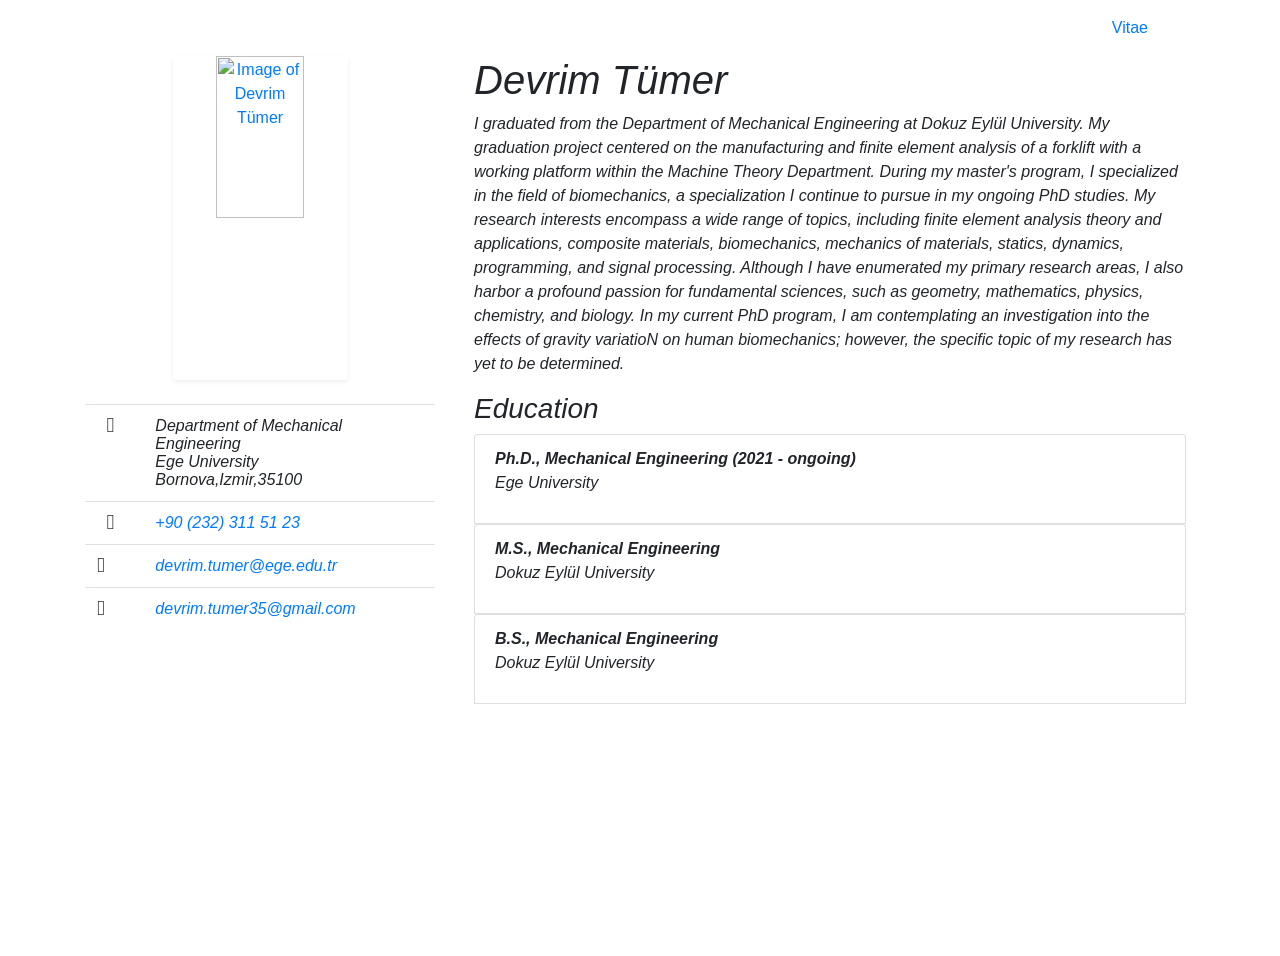
==== commit c190bfac: "Update index.html" ====
--- a/index.html
+++ b/index.html
@@ -1,21572 +1,50 @@
-<html lang="en">
 <head>
 
-    <!-- Required meta tags -->
-    <meta charset="utf-8">
-    <meta name="viewport" content="width=device-width, initial-scale=1, shrink-to-fit=no">
-
-    <!-- Favicon -->
-    <link rel="apple-touch-icon" sizes="57x57" href="img/favicons/apple-icon-57x57.png">
-    <link rel="apple-touch-icon" sizes="60x60" href="img/favicons/apple-icon-60x60.png">
-    <link rel="apple-touch-icon" sizes="72x72" href="img/favicons/apple-icon-72x72.png">
-    <link rel="apple-touch-icon" sizes="76x76" href="img/favicons/apple-icon-76x76.png">
-    <link rel="apple-touch-icon" sizes="114x114" href="img/favicons/apple-icon-114x114.png">
-    <link rel="apple-touch-icon" sizes="120x120" href="img/favicons/apple-icon-120x120.png">
-    <link rel="apple-touch-icon" sizes="144x144" href="img/favicons/apple-icon-144x144.png">
-    <link rel="apple-touch-icon" sizes="152x152" href="img/favicons/apple-icon-152x152.png">
-    <link rel="apple-touch-icon" sizes="180x180" href="img/favicons/apple-icon-180x180.png">
-    <link rel="icon" type="image/png" sizes="192x192" href="img/favicons/android-icon-192x192.png">
-    <link rel="icon" type="image/png" sizes="32x32" href="img/favicons/favicon-32x32.png">
-    <link rel="icon" type="image/png" sizes="96x96" href="img/favicons/favicon-96x96.png">
-    <link rel="icon" type="image/png" sizes="16x16" href="img/favicons/favicon-16x16.png">
-
-    <meta name="msapplication-TileColor" content="#ffffff">
-    <meta name="msapplication-TileImage" content="img/favicons/ms-icon-144x144.png">
-    <meta name="theme-color" content="#ffffff">
-
-    <!-- jQuery UI css -->
-    <link rel="stylesheet" href="//code.jquery.com/ui/1.12.1/themes/base/jquery-ui.css">
-
-    <!-- Bootstrap CSS -->
-    <link rel="stylesheet" href="https://stackpath.bootstrapcdn.com/bootstrap/4.4.1/css/bootstrap.min.css" integrity="sha384-Vkoo8x4CGsO3+Hhxv8T/Q5PaXtkKtu6ug5TOeNV6gBiFeWPGFN9MuhOf23Q9Ifjh" crossorigin="anonymous">
-
-    <!-- Google font, Mulish -->
-    <link rel="preconnect" href="https://fonts.googleapis.com">
-    <link rel="preconnect" href="https://fonts.gstatic.com" crossorigin="">
-    <link href="https://fonts.googleapis.com/css2?family=Mulish:ital,wght@0,300;0,400;0,700;1,400&amp;display=swap" rel="stylesheet">
-
-    <!-- FontAwesome icon include -->
-    <script src="https://kit.fontawesome.com/b730292a05.js" crossorigin="anonymous"></script>
-    <style media="all" id="fa-v4-font-face">
-        /*!
-        * Font Awesome Pro 5.15.4 by @fontawesome - https://fontawesome.com
-        * License - https://fontawesome.com/license (Commercial License)
-        */
-
-        @font-face {
-            font-family: "FontAwesome";
-            font-display: block;
-            src: url(https://ka-p.fontawesome.com/releases/v5.15.4/webfonts/pro-fa-solid-900-5.0.0.eot);
-            src: url(https://ka-p.fontawesome.com/releases/v5.15.4/webfonts/pro-fa-solid-900-5.0.0.eot?#iefix) format("embedded-opentype"),url(https://ka-p.fontawesome.com/releases/v5.15.4/webfonts/pro-fa-solid-900-5.0.0.woff2) format("woff2"),url(https://ka-p.fontawesome.com/releases/v5.15.4/webfonts/pro-fa-solid-900-5.0.0.woff) format("woff"),url(https://ka-p.fontawesome.com/releases/v5.15.4/webfonts/pro-fa-solid-900-5.0.0.ttf) format("truetype"),url(https://ka-p.fontawesome.com/releases/v5.15.4/webfonts/pro-fa-solid-900-5.0.0.svg#fontawesome) format("svg")
-        }
-
-        @font-face {
-            font-family: "FontAwesome";
-            font-display: block;
-            src: url(https://ka-p.fontawesome.com/releases/v5.15.4/webfonts/pro-fa-brands-400-5.0.0.eot);
-            src: url(https://ka-p.fontawesome.com/releases/v5.15.4/webfonts/pro-fa-brands-400-5.0.0.eot?#iefix) format("embedded-opentype"),url(https://ka-p.fontawesome.com/releases/v5.15.4/webfonts/pro-fa-brands-400-5.0.0.woff2) format("woff2"),url(https://ka-p.fontawesome.com/releases/v5.15.4/webfonts/pro-fa-brands-400-5.0.0.woff) format("woff"),url(https://ka-p.fontawesome.com/releases/v5.15.4/webfonts/pro-fa-brands-400-5.0.0.ttf) format("truetype"),url(https://ka-p.fontawesome.com/releases/v5.15.4/webfonts/pro-fa-brands-400-5.0.0.svg#fontawesome) format("svg")
-        }
-
-        @font-face {
-            font-family: "FontAwesome";
-            font-display: block;
-            src: url(https://ka-p.fontawesome.com/releases/v5.15.4/webfonts/pro-fa-regular-400-5.0.0.eot);
-            src: url(https://ka-p.fontawesome.com/releases/v5.15.4/webfonts/pro-fa-regular-400-5.0.0.eot?#iefix) format("embedded-opentype"),url(https://ka-p.fontawesome.com/releases/v5.15.4/webfonts/pro-fa-regular-400-5.0.0.woff2) format("woff2"),url(https://ka-p.fontawesome.com/releases/v5.15.4/webfonts/pro-fa-regular-400-5.0.0.woff) format("woff"),url(https://ka-p.fontawesome.com/releases/v5.15.4/webfonts/pro-fa-regular-400-5.0.0.ttf) format("truetype"),url(https://ka-p.fontawesome.com/releases/v5.15.4/webfonts/pro-fa-regular-400-5.0.0.svg#fontawesome) format("svg");
-            unicode-range: U+f022,U+f024,U+f044,U+f057-f059,U+f07c,U+f089,U+f094,U+f09d,U+f0a4-f0a7,U+f0ea,U+f0f8,U+f0fe,U+f11c,U+f146,U+f14a,U+f14d,U+f150-f152,U+f191-f192,U+f1ad,U+f1cd,U+f1d8,U+f1ea,U+f255-f258,U+f25a-f25b,U+f28b,U+f28d,U+f2d0,U+f2d2,U+f410
-        }
-
-        @font-face {
-            font-family: "FontAwesome";
-            font-display: block;
-            src: url(https://ka-p.fontawesome.com/releases/v5.15.4/webfonts/pro-fa-regular-400-5.0.3.eot);
-            src: url(https://ka-p.fontawesome.com/releases/v5.15.4/webfonts/pro-fa-regular-400-5.0.3.eot?#iefix) format("embedded-opentype"),url(https://ka-p.fontawesome.com/releases/v5.15.4/webfonts/pro-fa-regular-400-5.0.3.woff2) format("woff2"),url(https://ka-p.fontawesome.com/releases/v5.15.4/webfonts/pro-fa-regular-400-5.0.3.woff) format("woff"),url(https://ka-p.fontawesome.com/releases/v5.15.4/webfonts/pro-fa-regular-400-5.0.3.ttf) format("truetype"),url(https://ka-p.fontawesome.com/releases/v5.15.4/webfonts/pro-fa-regular-400-5.0.3.svg#fontawesome) format("svg");
-            unicode-range: U+f2b9,U+f2bb,U+f2c1
-        }
-
-        @font-face {
-            font-family: "FontAwesome";
-            font-display: block;
-            src: url(https://ka-p.fontawesome.com/releases/v5.15.4/webfonts/pro-fa-brands-400-5.0.3.eot);
-            src: url(https://ka-p.fontawesome.com/releases/v5.15.4/webfonts/pro-fa-brands-400-5.0.3.eot?#iefix) format("embedded-opentype"),url(https://ka-p.fontawesome.com/releases/v5.15.4/webfonts/pro-fa-brands-400-5.0.3.woff2) format("woff2"),url(https://ka-p.fontawesome.com/releases/v5.15.4/webfonts/pro-fa-brands-400-5.0.3.woff) format("woff"),url(https://ka-p.fontawesome.com/releases/v5.15.4/webfonts/pro-fa-brands-400-5.0.3.ttf) format("truetype"),url(https://ka-p.fontawesome.com/releases/v5.15.4/webfonts/pro-fa-brands-400-5.0.3.svg#fontawesome) format("svg");
-            unicode-range: U+f18d,U+f1b5,U+f1d7,U+f210,U+f216,U+f286,U+f2b1
-        }
-
-        @font-face {
-            font-family: "FontAwesome";
-            font-display: block;
-            src: url(https://ka-p.fontawesome.com/releases/v5.15.4/webfonts/pro-fa-solid-900-5.0.3.eot);
-            src: url(https://ka-p.fontawesome.com/releases/v5.15.4/webfonts/pro-fa-solid-900-5.0.3.eot?#iefix) format("embedded-opentype"),url(https://ka-p.fontawesome.com/releases/v5.15.4/webfonts/pro-fa-solid-900-5.0.3.woff2) format("woff2"),url(https://ka-p.fontawesome.com/releases/v5.15.4/webfonts/pro-fa-solid-900-5.0.3.woff) format("woff"),url(https://ka-p.fontawesome.com/releases/v5.15.4/webfonts/pro-fa-solid-900-5.0.3.ttf) format("truetype"),url(https://ka-p.fontawesome.com/releases/v5.15.4/webfonts/pro-fa-solid-900-5.0.3.svg#fontawesome) format("svg");
-            unicode-range: U+f245
-        }
-
-        @font-face {
-            font-family: "FontAwesome";
-            font-display: block;
-            src: url(https://ka-p.fontawesome.com/releases/v5.15.4/webfonts/pro-fa-solid-900-5.11.0.eot);
-            src: url(https://ka-p.fontawesome.com/releases/v5.15.4/webfonts/pro-fa-solid-900-5.11.0.eot?#iefix) format("embedded-opentype"),url(https://ka-p.fontawesome.com/releases/v5.15.4/webfonts/pro-fa-solid-900-5.11.0.woff2) format("woff2"),url(https://ka-p.fontawesome.com/releases/v5.15.4/webfonts/pro-fa-solid-900-5.11.0.woff) format("woff"),url(https://ka-p.fontawesome.com/releases/v5.15.4/webfonts/pro-fa-solid-900-5.11.0.ttf) format("truetype"),url(https://ka-p.fontawesome.com/releases/v5.15.4/webfonts/pro-fa-solid-900-5.11.0.svg#fontawesome) format("svg");
-            unicode-range: U+f001,U+f02f,U+f042,U+f091,U+f104-f105,U+f11b,U+f13d,U+f1ac,U+f1ec,U+f223,U+f225,U+f22a-f22c,U+f26c,U+f29d
-        }
-
-        @font-face {
-            font-family: "FontAwesome";
-            font-display: block;
-            src: url(https://ka-p.fontawesome.com/releases/v5.15.4/webfonts/pro-fa-regular-400-5.11.0.eot);
-            src: url(https://ka-p.fontawesome.com/releases/v5.15.4/webfonts/pro-fa-regular-400-5.11.0.eot?#iefix) format("embedded-opentype"),url(https://ka-p.fontawesome.com/releases/v5.15.4/webfonts/pro-fa-regular-400-5.11.0.woff2) format("woff2"),url(https://ka-p.fontawesome.com/releases/v5.15.4/webfonts/pro-fa-regular-400-5.11.0.woff) format("woff"),url(https://ka-p.fontawesome.com/releases/v5.15.4/webfonts/pro-fa-regular-400-5.11.0.ttf) format("truetype"),url(https://ka-p.fontawesome.com/releases/v5.15.4/webfonts/pro-fa-regular-400-5.11.0.svg#fontawesome) format("svg");
-            unicode-range: U+f0f3,U+f24d
-        }
-
-        @font-face {
-            font-family: "FontAwesome";
-            font-display: block;
-            src: url(https://ka-p.fontawesome.com/releases/v5.15.4/webfonts/pro-fa-solid-900-5.9.0.eot);
-            src: url(https://ka-p.fontawesome.com/releases/v5.15.4/webfonts/pro-fa-solid-900-5.9.0.eot?#iefix) format("embedded-opentype"),url(https://ka-p.fontawesome.com/releases/v5.15.4/webfonts/pro-fa-solid-900-5.9.0.woff2) format("woff2"),url(https://ka-p.fontawesome.com/releases/v5.15.4/webfonts/pro-fa-solid-900-5.9.0.woff) format("woff"),url(https://ka-p.fontawesome.com/releases/v5.15.4/webfonts/pro-fa-solid-900-5.9.0.ttf) format("truetype"),url(https://ka-p.fontawesome.com/releases/v5.15.4/webfonts/pro-fa-solid-900-5.9.0.svg#fontawesome) format("svg");
-            unicode-range: U+f036-f03c,U+f0ae,U+f0ca-f0cd,U+f15d-f15e,U+f160-f163,U+f1dd
-        }
-
-        @font-face {
-            font-family: "FontAwesome";
-            font-display: block;
-            src: url(https://ka-p.fontawesome.com/releases/v5.15.4/webfonts/pro-fa-solid-900-5.0.7.eot);
-            src: url(https://ka-p.fontawesome.com/releases/v5.15.4/webfonts/pro-fa-solid-900-5.0.7.eot?#iefix) format("embedded-opentype"),url(https://ka-p.fontawesome.com/releases/v5.15.4/webfonts/pro-fa-solid-900-5.0.7.woff2) format("woff2"),url(https://ka-p.fontawesome.com/releases/v5.15.4/webfonts/pro-fa-solid-900-5.0.7.woff) format("woff"),url(https://ka-p.fontawesome.com/releases/v5.15.4/webfonts/pro-fa-solid-900-5.0.7.ttf) format("truetype"),url(https://ka-p.fontawesome.com/releases/v5.15.4/webfonts/pro-fa-solid-900-5.0.7.svg#fontawesome) format("svg");
-            unicode-range: U+f0d1,U+f0f1,U+f0f9,U+f21e
-        }
-
-        @font-face {
-            font-family: "FontAwesome";
-            font-display: block;
-            src: url(https://ka-p.fontawesome.com/releases/v5.15.4/webfonts/pro-fa-brands-400-5.12.0.eot);
-            src: url(https://ka-p.fontawesome.com/releases/v5.15.4/webfonts/pro-fa-brands-400-5.12.0.eot?#iefix) format("embedded-opentype"),url(https://ka-p.fontawesome.com/releases/v5.15.4/webfonts/pro-fa-brands-400-5.12.0.woff2) format("woff2"),url(https://ka-p.fontawesome.com/releases/v5.15.4/webfonts/pro-fa-brands-400-5.12.0.woff) format("woff"),url(https://ka-p.fontawesome.com/releases/v5.15.4/webfonts/pro-fa-brands-400-5.12.0.ttf) format("truetype"),url(https://ka-p.fontawesome.com/releases/v5.15.4/webfonts/pro-fa-brands-400-5.12.0.svg#fontawesome) format("svg");
-            unicode-range: U+f17b,U+f1e8,U+f267,U+f269,U+f2ae,U+f2c5
-        }
-
-        @font-face {
-            font-family: "FontAwesome";
-            font-display: block;
-            src: url(https://ka-p.fontawesome.com/releases/v5.15.4/webfonts/pro-fa-solid-900-5.12.0.eot);
-            src: url(https://ka-p.fontawesome.com/releases/v5.15.4/webfonts/pro-fa-solid-900-5.12.0.eot?#iefix) format("embedded-opentype"),url(https://ka-p.fontawesome.com/releases/v5.15.4/webfonts/pro-fa-solid-900-5.12.0.woff2) format("woff2"),url(https://ka-p.fontawesome.com/releases/v5.15.4/webfonts/pro-fa-solid-900-5.12.0.woff) format("woff"),url(https://ka-p.fontawesome.com/releases/v5.15.4/webfonts/pro-fa-solid-900-5.12.0.ttf) format("truetype"),url(https://ka-p.fontawesome.com/releases/v5.15.4/webfonts/pro-fa-solid-900-5.12.0.svg#fontawesome) format("svg");
-            unicode-range: U+f135,U+f1e6,U+f2cc-f2cd,U+f422,U+f424
-        }
-
-        @font-face {
-            font-family: "FontAwesome";
-            font-display: block;
-            src: url(https://ka-p.fontawesome.com/releases/v5.15.4/webfonts/pro-fa-regular-400-5.12.0.eot);
-            src: url(https://ka-p.fontawesome.com/releases/v5.15.4/webfonts/pro-fa-regular-400-5.12.0.eot?#iefix) format("embedded-opentype"),url(https://ka-p.fontawesome.com/releases/v5.15.4/webfonts/pro-fa-regular-400-5.12.0.woff2) format("woff2"),url(https://ka-p.fontawesome.com/releases/v5.15.4/webfonts/pro-fa-regular-400-5.12.0.woff) format("woff"),url(https://ka-p.fontawesome.com/releases/v5.15.4/webfonts/pro-fa-regular-400-5.12.0.ttf) format("truetype"),url(https://ka-p.fontawesome.com/releases/v5.15.4/webfonts/pro-fa-regular-400-5.12.0.svg#fontawesome) format("svg");
-            unicode-range: U+f259
-        }
-
-        @font-face {
-            font-family: "FontAwesome";
-            font-display: block;
-            src: url(https://ka-p.fontawesome.com/releases/v5.15.4/webfonts/pro-fa-brands-400-5.8.0.eot);
-            src: url(https://ka-p.fontawesome.com/releases/v5.15.4/webfonts/pro-fa-brands-400-5.8.0.eot?#iefix) format("embedded-opentype"),url(https://ka-p.fontawesome.com/releases/v5.15.4/webfonts/pro-fa-brands-400-5.8.0.woff2) format("woff2"),url(https://ka-p.fontawesome.com/releases/v5.15.4/webfonts/pro-fa-brands-400-5.8.0.woff) format("woff"),url(https://ka-p.fontawesome.com/releases/v5.15.4/webfonts/pro-fa-brands-400-5.8.0.ttf) format("truetype"),url(https://ka-p.fontawesome.com/releases/v5.15.4/webfonts/pro-fa-brands-400-5.8.0.svg#fontawesome) format("svg");
-            unicode-range: U+f171,U+f179,U+f1e9,U+f27c
-        }
-
-        @font-face {
-            font-family: "FontAwesome";
-            font-display: block;
-            src: url(https://ka-p.fontawesome.com/releases/v5.15.4/webfonts/pro-fa-solid-900-5.8.0.eot);
-            src: url(https://ka-p.fontawesome.com/releases/v5.15.4/webfonts/pro-fa-solid-900-5.8.0.eot?#iefix) format("embedded-opentype"),url(https://ka-p.fontawesome.com/releases/v5.15.4/webfonts/pro-fa-solid-900-5.8.0.woff2) format("woff2"),url(https://ka-p.fontawesome.com/releases/v5.15.4/webfonts/pro-fa-solid-900-5.8.0.woff) format("woff"),url(https://ka-p.fontawesome.com/releases/v5.15.4/webfonts/pro-fa-solid-900-5.8.0.ttf) format("truetype"),url(https://ka-p.fontawesome.com/releases/v5.15.4/webfonts/pro-fa-solid-900-5.8.0.svg#fontawesome) format("svg");
-            unicode-range: U+f01e,U+f021,U+f026,U+f076,U+f12d
-        }
-
-        @font-face {
-            font-family: "FontAwesome";
-            font-display: block;
-            src: url(https://ka-p.fontawesome.com/releases/v5.15.4/webfonts/pro-fa-solid-900-5.0.9.eot);
-            src: url(https://ka-p.fontawesome.com/releases/v5.15.4/webfonts/pro-fa-solid-900-5.0.9.eot?#iefix) format("embedded-opentype"),url(https://ka-p.fontawesome.com/releases/v5.15.4/webfonts/pro-fa-solid-900-5.0.9.woff2) format("woff2"),url(https://ka-p.fontawesome.com/releases/v5.15.4/webfonts/pro-fa-solid-900-5.0.9.woff) format("woff"),url(https://ka-p.fontawesome.com/releases/v5.15.4/webfonts/pro-fa-solid-900-5.0.9.ttf) format("truetype"),url(https://ka-p.fontawesome.com/releases/v5.15.4/webfonts/pro-fa-solid-900-5.0.9.svg#fontawesome) format("svg");
-            unicode-range: U+f03d,U+f06c,U+f0f2,U+f10d-f10e,U+f187
-        }
-
-        @font-face {
-            font-family: "FontAwesome";
-            font-display: block;
-            src: url(https://ka-p.fontawesome.com/releases/v5.15.4/webfonts/pro-fa-regular-400-5.0.9.eot);
-            src: url(https://ka-p.fontawesome.com/releases/v5.15.4/webfonts/pro-fa-regular-400-5.0.9.eot?#iefix) format("embedded-opentype"),url(https://ka-p.fontawesome.com/releases/v5.15.4/webfonts/pro-fa-regular-400-5.0.9.woff2) format("woff2"),url(https://ka-p.fontawesome.com/releases/v5.15.4/webfonts/pro-fa-regular-400-5.0.9.woff) format("woff"),url(https://ka-p.fontawesome.com/releases/v5.15.4/webfonts/pro-fa-regular-400-5.0.9.ttf) format("truetype"),url(https://ka-p.fontawesome.com/releases/v5.15.4/webfonts/pro-fa-regular-400-5.0.9.svg#fontawesome) format("svg");
-            unicode-range: U+f086,U+f2b5
-        }
-
-        @font-face {
-            font-family: "FontAwesome";
-            font-display: block;
-            src: url(https://ka-p.fontawesome.com/releases/v5.15.4/webfonts/pro-fa-solid-900-5.10.2.eot);
-            src: url(https://ka-p.fontawesome.com/releases/v5.15.4/webfonts/pro-fa-solid-900-5.10.2.eot?#iefix) format("embedded-opentype"),url(https://ka-p.fontawesome.com/releases/v5.15.4/webfonts/pro-fa-solid-900-5.10.2.woff2) format("woff2"),url(https://ka-p.fontawesome.com/releases/v5.15.4/webfonts/pro-fa-solid-900-5.10.2.woff) format("woff"),url(https://ka-p.fontawesome.com/releases/v5.15.4/webfonts/pro-fa-solid-900-5.10.2.ttf) format("truetype"),url(https://ka-p.fontawesome.com/releases/v5.15.4/webfonts/pro-fa-solid-900-5.10.2.svg#fontawesome) format("svg");
-            unicode-range: U+f02c,U+f031-f035,U+f04b-f04d,U+f056,U+f073,U+f08d,U+f095,U+f0a3,U+f0dc-f0de,U+f110,U+f129-f12c,U+f193,U+f197,U+f1ab,U+f1ce,U+f1dc,U+f1f8,U+f29a,U+f29e,U+f2a7
-        }
-
-        @font-face {
-            font-family: "FontAwesome";
-            font-display: block;
-            src: url(https://ka-p.fontawesome.com/releases/v5.15.4/webfonts/pro-fa-regular-400-5.10.2.eot);
-            src: url(https://ka-p.fontawesome.com/releases/v5.15.4/webfonts/pro-fa-regular-400-5.10.2.eot?#iefix) format("embedded-opentype"),url(https://ka-p.fontawesome.com/releases/v5.15.4/webfonts/pro-fa-regular-400-5.10.2.woff2) format("woff2"),url(https://ka-p.fontawesome.com/releases/v5.15.4/webfonts/pro-fa-regular-400-5.10.2.woff) format("woff"),url(https://ka-p.fontawesome.com/releases/v5.15.4/webfonts/pro-fa-regular-400-5.10.2.ttf) format("truetype"),url(https://ka-p.fontawesome.com/releases/v5.15.4/webfonts/pro-fa-regular-400-5.10.2.svg#fontawesome) format("svg");
-            unicode-range: U+f004-f005,U+f02e,U+f0c5,U+f0c7-f0c8,U+f0e0,U+f111,U+f133,U+f144,U+f15b-f15c,U+f164-f165,U+f1c1-f1c9,U+f1f9,U+f249,U+f271-f274,U+f2b6,U+f2ed
-        }
-
-        @font-face {
-            font-family: "FontAwesome";
-            font-display: block;
-            src: url(https://ka-p.fontawesome.com/releases/v5.15.4/webfonts/pro-fa-solid-900-5.0.13.eot);
-            src: url(https://ka-p.fontawesome.com/releases/v5.15.4/webfonts/pro-fa-solid-900-5.0.13.eot?#iefix) format("embedded-opentype"),url(https://ka-p.fontawesome.com/releases/v5.15.4/webfonts/pro-fa-solid-900-5.0.13.woff2) format("woff2"),url(https://ka-p.fontawesome.com/releases/v5.15.4/webfonts/pro-fa-solid-900-5.0.13.woff) format("woff"),url(https://ka-p.fontawesome.com/releases/v5.15.4/webfonts/pro-fa-solid-900-5.0.13.ttf) format("truetype"),url(https://ka-p.fontawesome.com/releases/v5.15.4/webfonts/pro-fa-solid-900-5.0.13.svg#fontawesome) format("svg");
-            unicode-range: U+f010,U+f067,U+f072,U+f0ad,U+f0d6,U+f0e8,U+f130-f131,U+f24e
-        }
-
-        @font-face {
-            font-family: "FontAwesome";
-            font-display: block;
-            src: url(https://ka-p.fontawesome.com/releases/v5.15.4/webfonts/pro-fa-regular-400-5.0.13.eot);
-            src: url(https://ka-p.fontawesome.com/releases/v5.15.4/webfonts/pro-fa-regular-400-5.0.13.eot?#iefix) format("embedded-opentype"),url(https://ka-p.fontawesome.com/releases/v5.15.4/webfonts/pro-fa-regular-400-5.0.13.woff2) format("woff2"),url(https://ka-p.fontawesome.com/releases/v5.15.4/webfonts/pro-fa-regular-400-5.0.13.woff) format("woff"),url(https://ka-p.fontawesome.com/releases/v5.15.4/webfonts/pro-fa-regular-400-5.0.13.ttf) format("truetype"),url(https://ka-p.fontawesome.com/releases/v5.15.4/webfonts/pro-fa-regular-400-5.0.13.svg#fontawesome) format("svg");
-            unicode-range: U+f3d1
-        }
-
-        @font-face {
-            font-family: "FontAwesome";
-            font-display: block;
-            src: url(https://ka-p.fontawesome.com/releases/v5.15.4/webfonts/pro-fa-brands-400-5.13.1.eot);
-            src: url(https://ka-p.fontawesome.com/releases/v5.15.4/webfonts/pro-fa-brands-400-5.13.1.eot?#iefix) format("embedded-opentype"),url(https://ka-p.fontawesome.com/releases/v5.15.4/webfonts/pro-fa-brands-400-5.13.1.woff2) format("woff2"),url(https://ka-p.fontawesome.com/releases/v5.15.4/webfonts/pro-fa-brands-400-5.13.1.woff) format("woff"),url(https://ka-p.fontawesome.com/releases/v5.15.4/webfonts/pro-fa-brands-400-5.13.1.ttf) format("truetype"),url(https://ka-p.fontawesome.com/releases/v5.15.4/webfonts/pro-fa-brands-400-5.13.1.svg#fontawesome) format("svg");
-            unicode-range: U+f19e,U+f2b3,U+f2d5
-        }
-
-        @font-face {
-            font-family: "FontAwesome";
-            font-display: block;
-            src: url(https://ka-p.fontawesome.com/releases/v5.15.4/webfonts/pro-fa-solid-900-5.1.0.eot);
-            src: url(https://ka-p.fontawesome.com/releases/v5.15.4/webfonts/pro-fa-solid-900-5.1.0.eot?#iefix) format("embedded-opentype"),url(https://ka-p.fontawesome.com/releases/v5.15.4/webfonts/pro-fa-solid-900-5.1.0.woff2) format("woff2"),url(https://ka-p.fontawesome.com/releases/v5.15.4/webfonts/pro-fa-solid-900-5.1.0.woff) format("woff"),url(https://ka-p.fontawesome.com/releases/v5.15.4/webfonts/pro-fa-solid-900-5.1.0.ttf) format("truetype"),url(https://ka-p.fontawesome.com/releases/v5.15.4/webfonts/pro-fa-solid-900-5.1.0.svg#fontawesome) format("svg");
-            unicode-range: U+f043,U+f0c4,U+f0d0,U+f125,U+f1ba,U+f1fb-f1fc,U+f207,U+f236
-        }
-
-        @font-face {
-            font-family: "FontAwesome";
-            font-display: block;
-            src: url(https://ka-p.fontawesome.com/releases/v5.15.4/webfonts/pro-fa-brands-400-5.1.0.eot);
-            src: url(https://ka-p.fontawesome.com/releases/v5.15.4/webfonts/pro-fa-brands-400-5.1.0.eot?#iefix) format("embedded-opentype"),url(https://ka-p.fontawesome.com/releases/v5.15.4/webfonts/pro-fa-brands-400-5.1.0.woff2) format("woff2"),url(https://ka-p.fontawesome.com/releases/v5.15.4/webfonts/pro-fa-brands-400-5.1.0.woff) format("woff"),url(https://ka-p.fontawesome.com/releases/v5.15.4/webfonts/pro-fa-brands-400-5.1.0.ttf) format("truetype"),url(https://ka-p.fontawesome.com/releases/v5.15.4/webfonts/pro-fa-brands-400-5.1.0.svg#fontawesome) format("svg");
-            unicode-range: U+f25e
-        }
-
-        @font-face {
-            font-family: "FontAwesome";
-            font-display: block;
-            src: url(https://ka-p.fontawesome.com/releases/v5.15.4/webfonts/pro-fa-regular-400-5.1.0.eot);
-            src: url(https://ka-p.fontawesome.com/releases/v5.15.4/webfonts/pro-fa-regular-400-5.1.0.eot?#iefix) format("embedded-opentype"),url(https://ka-p.fontawesome.com/releases/v5.15.4/webfonts/pro-fa-regular-400-5.1.0.woff2) format("woff2"),url(https://ka-p.fontawesome.com/releases/v5.15.4/webfonts/pro-fa-regular-400-5.1.0.woff) format("woff"),url(https://ka-p.fontawesome.com/releases/v5.15.4/webfonts/pro-fa-regular-400-5.1.0.ttf) format("truetype"),url(https://ka-p.fontawesome.com/releases/v5.15.4/webfonts/pro-fa-regular-400-5.1.0.svg#fontawesome) format("svg");
-            unicode-range: U+f279
-        }
-
-        @font-face {
-            font-family: "FontAwesome";
-            font-display: block;
-            src: url(https://ka-p.fontawesome.com/releases/v5.15.4/webfonts/pro-fa-regular-400-5.2.0.eot);
-            src: url(https://ka-p.fontawesome.com/releases/v5.15.4/webfonts/pro-fa-regular-400-5.2.0.eot?#iefix) format("embedded-opentype"),url(https://ka-p.fontawesome.com/releases/v5.15.4/webfonts/pro-fa-regular-400-5.2.0.woff2) format("woff2"),url(https://ka-p.fontawesome.com/releases/v5.15.4/webfonts/pro-fa-regular-400-5.2.0.woff) format("woff"),url(https://ka-p.fontawesome.com/releases/v5.15.4/webfonts/pro-fa-regular-400-5.2.0.ttf) format("truetype"),url(https://ka-p.fontawesome.com/releases/v5.15.4/webfonts/pro-fa-regular-400-5.2.0.svg#fontawesome) format("svg");
-            unicode-range: U+f1f6
-        }
-
-        @font-face {
-            font-family: "FontAwesome";
-            font-display: block;
-            src: url(https://ka-p.fontawesome.com/releases/v5.15.4/webfonts/pro-fa-solid-900-5.2.0.eot);
-            src: url(https://ka-p.fontawesome.com/releases/v5.15.4/webfonts/pro-fa-solid-900-5.2.0.eot?#iefix) format("embedded-opentype"),url(https://ka-p.fontawesome.com/releases/v5.15.4/webfonts/pro-fa-solid-900-5.2.0.woff2) format("woff2"),url(https://ka-p.fontawesome.com/releases/v5.15.4/webfonts/pro-fa-solid-900-5.2.0.woff) format("woff"),url(https://ka-p.fontawesome.com/releases/v5.15.4/webfonts/pro-fa-solid-900-5.2.0.ttf) format("truetype"),url(https://ka-p.fontawesome.com/releases/v5.15.4/webfonts/pro-fa-solid-900-5.2.0.svg#fontawesome) format("svg");
-            unicode-range: U+f018,U+f109,U+f1b9,U+f1e5,U+f21d,U+f276-f277
-        }
-
-        @font-face {
-            font-family: "FontAwesome";
-            font-display: block;
-            src: url(https://ka-p.fontawesome.com/releases/v5.15.4/webfonts/pro-fa-solid-900-5.5.0.eot);
-            src: url(https://ka-p.fontawesome.com/releases/v5.15.4/webfonts/pro-fa-solid-900-5.5.0.eot?#iefix) format("embedded-opentype"),url(https://ka-p.fontawesome.com/releases/v5.15.4/webfonts/pro-fa-solid-900-5.5.0.woff2) format("woff2"),url(https://ka-p.fontawesome.com/releases/v5.15.4/webfonts/pro-fa-solid-900-5.5.0.woff) format("woff"),url(https://ka-p.fontawesome.com/releases/v5.15.4/webfonts/pro-fa-solid-900-5.5.0.ttf) format("truetype"),url(https://ka-p.fontawesome.com/releases/v5.15.4/webfonts/pro-fa-solid-900-5.5.0.svg#fontawesome) format("svg");
-            unicode-range: U+f0e7
-        }
-
-        @font-face {
-            font-family: "FontAwesome";
-            font-display: block;
-            src: url(https://ka-p.fontawesome.com/releases/v5.15.4/webfonts/pro-fa-regular-400-5.5.0.eot);
-            src: url(https://ka-p.fontawesome.com/releases/v5.15.4/webfonts/pro-fa-regular-400-5.5.0.eot?#iefix) format("embedded-opentype"),url(https://ka-p.fontawesome.com/releases/v5.15.4/webfonts/pro-fa-regular-400-5.5.0.woff2) format("woff2"),url(https://ka-p.fontawesome.com/releases/v5.15.4/webfonts/pro-fa-regular-400-5.5.0.woff) format("woff"),url(https://ka-p.fontawesome.com/releases/v5.15.4/webfonts/pro-fa-regular-400-5.5.0.ttf) format("truetype"),url(https://ka-p.fontawesome.com/releases/v5.15.4/webfonts/pro-fa-regular-400-5.5.0.svg#fontawesome) format("svg");
-            unicode-range: U+f185,U+f2dc
-        }
-
-        @font-face {
-            font-family: "FontAwesome";
-            font-display: block;
-            src: url(https://ka-p.fontawesome.com/releases/v5.15.4/webfonts/pro-fa-solid-900-5.3.0.eot);
-            src: url(https://ka-p.fontawesome.com/releases/v5.15.4/webfonts/pro-fa-solid-900-5.3.0.eot?#iefix) format("embedded-opentype"),url(https://ka-p.fontawesome.com/releases/v5.15.4/webfonts/pro-fa-solid-900-5.3.0.woff2) format("woff2"),url(https://ka-p.fontawesome.com/releases/v5.15.4/webfonts/pro-fa-solid-900-5.3.0.woff) format("woff"),url(https://ka-p.fontawesome.com/releases/v5.15.4/webfonts/pro-fa-solid-900-5.3.0.ttf) format("truetype"),url(https://ka-p.fontawesome.com/releases/v5.15.4/webfonts/pro-fa-solid-900-5.3.0.svg#fontawesome) format("svg");
-            unicode-range: U+f027-f028,U+f0a1,U+f0b1,U+f200-f201
-        }
-
-        @font-face {
-            font-family: "FontAwesome";
-            font-display: block;
-            src: url(https://ka-p.fontawesome.com/releases/v5.15.4/webfonts/pro-fa-regular-400-5.3.0.eot);
-            src: url(https://ka-p.fontawesome.com/releases/v5.15.4/webfonts/pro-fa-regular-400-5.3.0.eot?#iefix) format("embedded-opentype"),url(https://ka-p.fontawesome.com/releases/v5.15.4/webfonts/pro-fa-regular-400-5.3.0.woff2) format("woff2"),url(https://ka-p.fontawesome.com/releases/v5.15.4/webfonts/pro-fa-regular-400-5.3.0.woff) format("woff"),url(https://ka-p.fontawesome.com/releases/v5.15.4/webfonts/pro-fa-regular-400-5.3.0.ttf) format("truetype"),url(https://ka-p.fontawesome.com/releases/v5.15.4/webfonts/pro-fa-regular-400-5.3.0.svg#fontawesome) format("svg");
-            unicode-range: U+f080,U+f0eb
-        }
-
-        @font-face {
-            font-family: "FontAwesome";
-            font-display: block;
-            src: url(https://ka-p.fontawesome.com/releases/v5.15.4/webfonts/pro-fa-solid-900-5.15.4.eot);
-            src: url(https://ka-p.fontawesome.com/releases/v5.15.4/webfonts/pro-fa-solid-900-5.15.4.eot?#iefix) format("embedded-opentype"),url(https://ka-p.fontawesome.com/releases/v5.15.4/webfonts/pro-fa-solid-900-5.15.4.woff2) format("woff2"),url(https://ka-p.fontawesome.com/releases/v5.15.4/webfonts/pro-fa-solid-900-5.15.4.woff) format("woff"),url(https://ka-p.fontawesome.com/releases/v5.15.4/webfonts/pro-fa-solid-900-5.15.4.ttf) format("truetype"),url(https://ka-p.fontawesome.com/releases/v5.15.4/webfonts/pro-fa-solid-900-5.15.4.svg#fontawesome) format("svg");
-            unicode-range: U+f140,U+f188
-        }
-
-        @font-face {
-            font-family: "FontAwesome";
-            font-display: block;
-            src: url(https://ka-p.fontawesome.com/releases/v5.15.4/webfonts/pro-fa-brands-400-5.15.4.eot);
-            src: url(https://ka-p.fontawesome.com/releases/v5.15.4/webfonts/pro-fa-brands-400-5.15.4.eot?#iefix) format("embedded-opentype"),url(https://ka-p.fontawesome.com/releases/v5.15.4/webfonts/pro-fa-brands-400-5.15.4.woff2) format("woff2"),url(https://ka-p.fontawesome.com/releases/v5.15.4/webfonts/pro-fa-brands-400-5.15.4.woff) format("woff"),url(https://ka-p.fontawesome.com/releases/v5.15.4/webfonts/pro-fa-brands-400-5.15.4.ttf) format("truetype"),url(https://ka-p.fontawesome.com/releases/v5.15.4/webfonts/pro-fa-brands-400-5.15.4.svg#fontawesome) format("svg");
-            unicode-range: U+f2b4
-        }
-
-        @font-face {
-            font-family: "FontAwesome";
-            font-display: block;
-            src: url(https://ka-p.fontawesome.com/releases/v5.15.4/webfonts/pro-fa-solid-900-5.10.1.eot);
-            src: url(https://ka-p.fontawesome.com/releases/v5.15.4/webfonts/pro-fa-solid-900-5.10.1.eot?#iefix) format("embedded-opentype"),url(https://ka-p.fontawesome.com/releases/v5.15.4/webfonts/pro-fa-solid-900-5.10.1.woff2) format("woff2"),url(https://ka-p.fontawesome.com/releases/v5.15.4/webfonts/pro-fa-solid-900-5.10.1.woff) format("woff"),url(https://ka-p.fontawesome.com/releases/v5.15.4/webfonts/pro-fa-solid-900-5.10.1.ttf) format("truetype"),url(https://ka-p.fontawesome.com/releases/v5.15.4/webfonts/pro-fa-solid-900-5.10.1.svg#fontawesome) format("svg");
-            unicode-range: U+f000,U+f012,U+f029,U+f06d,U+f083-f084,U+f11e,U+f19d,U+f251-f253,U+f275,U+f27a,U+f2d1,U+f302
-        }
-
-        @font-face {
-            font-family: "FontAwesome";
-            font-display: block;
-            src: url(https://ka-p.fontawesome.com/releases/v5.15.4/webfonts/pro-fa-regular-400-5.10.1.eot);
-            src: url(https://ka-p.fontawesome.com/releases/v5.15.4/webfonts/pro-fa-regular-400-5.10.1.eot?#iefix) format("embedded-opentype"),url(https://ka-p.fontawesome.com/releases/v5.15.4/webfonts/pro-fa-regular-400-5.10.1.woff2) format("woff2"),url(https://ka-p.fontawesome.com/releases/v5.15.4/webfonts/pro-fa-regular-400-5.10.1.woff) format("woff"),url(https://ka-p.fontawesome.com/releases/v5.15.4/webfonts/pro-fa-regular-400-5.10.1.ttf) format("truetype"),url(https://ka-p.fontawesome.com/releases/v5.15.4/webfonts/pro-fa-regular-400-5.10.1.svg#fontawesome) format("svg");
-            unicode-range: U+f03e,U+f075,U+f07b,U+f0a0,U+f20a,U+f247-f248,U+f254,U+f25d,U+f2c2,U+f3a5
-        }
-
-        @font-face {
-            font-family: "FontAwesome";
-            font-display: block;
-            src: url(https://ka-p.fontawesome.com/releases/v5.15.4/webfonts/pro-fa-brands-400-5.7.0.eot);
-            src: url(https://ka-p.fontawesome.com/releases/v5.15.4/webfonts/pro-fa-brands-400-5.7.0.eot?#iefix) format("embedded-opentype"),url(https://ka-p.fontawesome.com/releases/v5.15.4/webfonts/pro-fa-brands-400-5.7.0.woff2) format("woff2"),url(https://ka-p.fontawesome.com/releases/v5.15.4/webfonts/pro-fa-brands-400-5.7.0.woff) format("woff"),url(https://ka-p.fontawesome.com/releases/v5.15.4/webfonts/pro-fa-brands-400-5.7.0.ttf) format("truetype"),url(https://ka-p.fontawesome.com/releases/v5.15.4/webfonts/pro-fa-brands-400-5.7.0.svg#fontawesome) format("svg");
-            unicode-range: U+f198,U+f1a5,U+f1a8,U+f1f3,U+f214,U+f23c,U+f296,U+f2aa
-        }
-
-        @font-face {
-            font-family: "FontAwesome";
-            font-display: block;
-            src: url(https://ka-p.fontawesome.com/releases/v5.15.4/webfonts/pro-fa-regular-400-5.7.0.eot);
-            src: url(https://ka-p.fontawesome.com/releases/v5.15.4/webfonts/pro-fa-regular-400-5.7.0.eot?#iefix) format("embedded-opentype"),url(https://ka-p.fontawesome.com/releases/v5.15.4/webfonts/pro-fa-regular-400-5.7.0.woff2) format("woff2"),url(https://ka-p.fontawesome.com/releases/v5.15.4/webfonts/pro-fa-regular-400-5.7.0.woff) format("woff"),url(https://ka-p.fontawesome.com/releases/v5.15.4/webfonts/pro-fa-regular-400-5.7.0.ttf) format("truetype"),url(https://ka-p.fontawesome.com/releases/v5.15.4/webfonts/pro-fa-regular-400-5.7.0.svg#fontawesome) format("svg");
-            unicode-range: U+f06e,U+f070
-        }
-
-        @font-face {
-            font-family: "FontAwesome";
-            font-display: block;
-            src: url(https://ka-p.fontawesome.com/releases/v5.15.4/webfonts/pro-fa-solid-900-5.7.0.eot);
-            src: url(https://ka-p.fontawesome.com/releases/v5.15.4/webfonts/pro-fa-solid-900-5.7.0.eot?#iefix) format("embedded-opentype"),url(https://ka-p.fontawesome.com/releases/v5.15.4/webfonts/pro-fa-solid-900-5.7.0.woff2) format("woff2"),url(https://ka-p.fontawesome.com/releases/v5.15.4/webfonts/pro-fa-solid-900-5.7.0.woff) format("woff"),url(https://ka-p.fontawesome.com/releases/v5.15.4/webfonts/pro-fa-solid-900-5.7.0.ttf) format("truetype"),url(https://ka-p.fontawesome.com/releases/v5.15.4/webfonts/pro-fa-solid-900-5.7.0.svg#fontawesome) format("svg");
-            unicode-range: U+f00a,U+f015,U+f1e4,U+f2a0
-        }
-
-        @font-face {
-            font-family: "FontAwesome";
-            font-display: block;
-            src: url(https://ka-p.fontawesome.com/releases/v5.15.4/webfonts/pro-fa-regular-400-5.12.1.eot);
-            src: url(https://ka-p.fontawesome.com/releases/v5.15.4/webfonts/pro-fa-regular-400-5.12.1.eot?#iefix) format("embedded-opentype"),url(https://ka-p.fontawesome.com/releases/v5.15.4/webfonts/pro-fa-regular-400-5.12.1.woff2) format("woff2"),url(https://ka-p.fontawesome.com/releases/v5.15.4/webfonts/pro-fa-regular-400-5.12.1.woff) format("woff"),url(https://ka-p.fontawesome.com/releases/v5.15.4/webfonts/pro-fa-regular-400-5.12.1.ttf) format("truetype"),url(https://ka-p.fontawesome.com/releases/v5.15.4/webfonts/pro-fa-regular-400-5.12.1.svg#fontawesome) format("svg");
-            unicode-range: U+f017
-        }
-
-        @font-face {
-            font-family: "FontAwesome";
-            font-display: block;
-            src: url(https://ka-p.fontawesome.com/releases/v5.15.4/webfonts/pro-fa-brands-400-5.12.1.eot);
-            src: url(https://ka-p.fontawesome.com/releases/v5.15.4/webfonts/pro-fa-brands-400-5.12.1.eot?#iefix) format("embedded-opentype"),url(https://ka-p.fontawesome.com/releases/v5.15.4/webfonts/pro-fa-brands-400-5.12.1.woff2) format("woff2"),url(https://ka-p.fontawesome.com/releases/v5.15.4/webfonts/pro-fa-brands-400-5.12.1.woff) format("woff"),url(https://ka-p.fontawesome.com/releases/v5.15.4/webfonts/pro-fa-brands-400-5.12.1.ttf) format("truetype"),url(https://ka-p.fontawesome.com/releases/v5.15.4/webfonts/pro-fa-brands-400-5.12.1.svg#fontawesome) format("svg");
-            unicode-range: U+f282
-        }
-
-        @font-face {
-            font-family: "FontAwesome";
-            font-display: block;
-            src: url(https://ka-p.fontawesome.com/releases/v5.15.4/webfonts/pro-fa-solid-900-5.0.11.eot);
-            src: url(https://ka-p.fontawesome.com/releases/v5.15.4/webfonts/pro-fa-solid-900-5.0.11.eot?#iefix) format("embedded-opentype"),url(https://ka-p.fontawesome.com/releases/v5.15.4/webfonts/pro-fa-solid-900-5.0.11.woff2) format("woff2"),url(https://ka-p.fontawesome.com/releases/v5.15.4/webfonts/pro-fa-solid-900-5.0.11.woff) format("woff"),url(https://ka-p.fontawesome.com/releases/v5.15.4/webfonts/pro-fa-solid-900-5.0.11.ttf) format("truetype"),url(https://ka-p.fontawesome.com/releases/v5.15.4/webfonts/pro-fa-solid-900-5.0.11.svg#fontawesome) format("svg");
-            unicode-range: U+f0c0,U+f0c2,U+f0f0,U+f1de,U+f21b,U+f234-f235
-        }
-
-        @font-face {
-            font-family: "FontAwesome";
-            font-display: block;
-            src: url(https://ka-p.fontawesome.com/releases/v5.15.4/webfonts/pro-fa-brands-400-5.0.11.eot);
-            src: url(https://ka-p.fontawesome.com/releases/v5.15.4/webfonts/pro-fa-brands-400-5.0.11.eot?#iefix) format("embedded-opentype"),url(https://ka-p.fontawesome.com/releases/v5.15.4/webfonts/pro-fa-brands-400-5.0.11.woff2) format("woff2"),url(https://ka-p.fontawesome.com/releases/v5.15.4/webfonts/pro-fa-brands-400-5.0.11.woff) format("woff"),url(https://ka-p.fontawesome.com/releases/v5.15.4/webfonts/pro-fa-brands-400-5.0.11.ttf) format("truetype"),url(https://ka-p.fontawesome.com/releases/v5.15.4/webfonts/pro-fa-brands-400-5.0.11.svg#fontawesome) format("svg");
-            unicode-range: U+f203
-        }
-
-        @font-face {
-            font-family: "FontAwesome";
-            font-display: block;
-            src: url(https://ka-p.fontawesome.com/releases/v5.15.4/webfonts/pro-fa-regular-400-5.0.11.eot);
-            src: url(https://ka-p.fontawesome.com/releases/v5.15.4/webfonts/pro-fa-regular-400-5.0.11.eot?#iefix) format("embedded-opentype"),url(https://ka-p.fontawesome.com/releases/v5.15.4/webfonts/pro-fa-regular-400-5.0.11.woff2) format("woff2"),url(https://ka-p.fontawesome.com/releases/v5.15.4/webfonts/pro-fa-regular-400-5.0.11.woff) format("woff"),url(https://ka-p.fontawesome.com/releases/v5.15.4/webfonts/pro-fa-regular-400-5.0.11.ttf) format("truetype"),url(https://ka-p.fontawesome.com/releases/v5.15.4/webfonts/pro-fa-regular-400-5.0.11.svg#fontawesome) format("svg");
-            unicode-range: U+f007
-        }
-
-        @font-face {
-            font-family: "FontAwesome";
-            font-display: block;
-            src: url(https://ka-p.fontawesome.com/releases/v5.15.4/webfonts/pro-fa-regular-400-5.11.1.eot);
-            src: url(https://ka-p.fontawesome.com/releases/v5.15.4/webfonts/pro-fa-regular-400-5.11.1.eot?#iefix) format("embedded-opentype"),url(https://ka-p.fontawesome.com/releases/v5.15.4/webfonts/pro-fa-regular-400-5.11.1.woff2) format("woff2"),url(https://ka-p.fontawesome.com/releases/v5.15.4/webfonts/pro-fa-regular-400-5.11.1.woff) format("woff"),url(https://ka-p.fontawesome.com/releases/v5.15.4/webfonts/pro-fa-regular-400-5.11.1.ttf) format("truetype"),url(https://ka-p.fontawesome.com/releases/v5.15.4/webfonts/pro-fa-regular-400-5.11.1.svg#fontawesome) format("svg");
-            unicode-range: U+f118-f11a,U+f14e,U+f186,U+f2bd
-        }
-
-        @font-face {
-            font-family: "FontAwesome";
-            font-display: block;
-            src: url(https://ka-p.fontawesome.com/releases/v5.15.4/webfonts/pro-fa-solid-900-5.11.1.eot);
-            src: url(https://ka-p.fontawesome.com/releases/v5.15.4/webfonts/pro-fa-solid-900-5.11.1.eot?#iefix) format("embedded-opentype"),url(https://ka-p.fontawesome.com/releases/v5.15.4/webfonts/pro-fa-solid-900-5.11.1.woff2) format("woff2"),url(https://ka-p.fontawesome.com/releases/v5.15.4/webfonts/pro-fa-solid-900-5.11.1.woff) format("woff"),url(https://ka-p.fontawesome.com/releases/v5.15.4/webfonts/pro-fa-solid-900-5.11.1.ttf) format("truetype"),url(https://ka-p.fontawesome.com/releases/v5.15.4/webfonts/pro-fa-solid-900-5.11.1.svg#fontawesome) format("svg");
-            unicode-range: U+f00d,U+f048,U+f051,U+f0ac,U+f0b0,U+f155,U+f19c,U+f1eb,U+f21a,U+f221,U+f22d
-        }
-
-        @font-face {
-            font-family: "FontAwesome";
-            font-display: block;
-            src: url(https://ka-p.fontawesome.com/releases/v5.15.4/webfonts/pro-fa-brands-400-5.0.1.eot);
-            src: url(https://ka-p.fontawesome.com/releases/v5.15.4/webfonts/pro-fa-brands-400-5.0.1.eot?#iefix) format("embedded-opentype"),url(https://ka-p.fontawesome.com/releases/v5.15.4/webfonts/pro-fa-brands-400-5.0.1.woff2) format("woff2"),url(https://ka-p.fontawesome.com/releases/v5.15.4/webfonts/pro-fa-brands-400-5.0.1.woff) format("woff"),url(https://ka-p.fontawesome.com/releases/v5.15.4/webfonts/pro-fa-brands-400-5.0.1.ttf) format("truetype"),url(https://ka-p.fontawesome.com/releases/v5.15.4/webfonts/pro-fa-brands-400-5.0.1.svg#fontawesome) format("svg");
-            unicode-range: U+f16b
-        }
-
-        @font-face {
-            font-family: "FontAwesome";
-            font-display: block;
-            src: url(https://ka-p.fontawesome.com/releases/v5.15.4/webfonts/pro-fa-solid-900-5.0.1.eot);
-            src: url(https://ka-p.fontawesome.com/releases/v5.15.4/webfonts/pro-fa-solid-900-5.0.1.eot?#iefix) format("embedded-opentype"),url(https://ka-p.fontawesome.com/releases/v5.15.4/webfonts/pro-fa-solid-900-5.0.1.woff2) format("woff2"),url(https://ka-p.fontawesome.com/releases/v5.15.4/webfonts/pro-fa-solid-900-5.0.1.woff) format("woff"),url(https://ka-p.fontawesome.com/releases/v5.15.4/webfonts/pro-fa-solid-900-5.0.1.ttf) format("truetype"),url(https://ka-p.fontawesome.com/releases/v5.15.4/webfonts/pro-fa-solid-900-5.0.1.svg#fontawesome) format("svg");
-            unicode-range: U+f3c1
-        }
-
-        @font-face {
-            font-family: "FontAwesome";
-            font-display: block;
-            src: url(https://ka-p.fontawesome.com/releases/v5.15.4/webfonts/pro-fa-solid-900-5.6.1.eot);
-            src: url(https://ka-p.fontawesome.com/releases/v5.15.4/webfonts/pro-fa-solid-900-5.6.1.eot?#iefix) format("embedded-opentype"),url(https://ka-p.fontawesome.com/releases/v5.15.4/webfonts/pro-fa-solid-900-5.6.1.woff2) format("woff2"),url(https://ka-p.fontawesome.com/releases/v5.15.4/webfonts/pro-fa-solid-900-5.6.1.woff) format("woff"),url(https://ka-p.fontawesome.com/releases/v5.15.4/webfonts/pro-fa-solid-900-5.6.1.ttf) format("truetype"),url(https://ka-p.fontawesome.com/releases/v5.15.4/webfonts/pro-fa-solid-900-5.6.1.svg#fontawesome) format("svg");
-            unicode-range: U+f071
-        }
-
-        @font-face {
-            font-family: "FontAwesome";
-            font-display: block;
-            src: url(https://ka-p.fontawesome.com/releases/v5.15.4/webfonts/pro-fa-brands-400-5.8.2.eot);
-            src: url(https://ka-p.fontawesome.com/releases/v5.15.4/webfonts/pro-fa-brands-400-5.8.2.eot?#iefix) format("embedded-opentype"),url(https://ka-p.fontawesome.com/releases/v5.15.4/webfonts/pro-fa-brands-400-5.8.2.woff2) format("woff2"),url(https://ka-p.fontawesome.com/releases/v5.15.4/webfonts/pro-fa-brands-400-5.8.2.woff) format("woff"),url(https://ka-p.fontawesome.com/releases/v5.15.4/webfonts/pro-fa-brands-400-5.8.2.ttf) format("truetype"),url(https://ka-p.fontawesome.com/releases/v5.15.4/webfonts/pro-fa-brands-400-5.8.2.svg#fontawesome) format("svg");
-            unicode-range: U+f082,U+f09a,U+f1d2-f1d3,U+f39e
-        }
-
-        @font-face {
-            font-family: "FontAwesome";
-            font-display: block;
-            src: url(https://ka-p.fontawesome.com/releases/v5.15.4/webfonts/pro-fa-regular-400-5.0.5.eot);
-            src: url(https://ka-p.fontawesome.com/releases/v5.15.4/webfonts/pro-fa-regular-400-5.0.5.eot?#iefix) format("embedded-opentype"),url(https://ka-p.fontawesome.com/releases/v5.15.4/webfonts/pro-fa-regular-400-5.0.5.woff2) format("woff2"),url(https://ka-p.fontawesome.com/releases/v5.15.4/webfonts/pro-fa-regular-400-5.0.5.woff) format("woff"),url(https://ka-p.fontawesome.com/releases/v5.15.4/webfonts/pro-fa-regular-400-5.0.5.ttf) format("truetype"),url(https://ka-p.fontawesome.com/releases/v5.15.4/webfonts/pro-fa-regular-400-5.0.5.svg#fontawesome) format("svg");
-            unicode-range: U+f1e3
-        }
-
-        @font-face {
-            font-family: "FontAwesome";
-            font-display: block;
-            src: url(https://ka-p.fontawesome.com/releases/v5.15.4/webfonts/pro-fa-solid-900-5.6.0.eot);
-            src: url(https://ka-p.fontawesome.com/releases/v5.15.4/webfonts/pro-fa-solid-900-5.6.0.eot?#iefix) format("embedded-opentype"),url(https://ka-p.fontawesome.com/releases/v5.15.4/webfonts/pro-fa-solid-900-5.6.0.woff2) format("woff2"),url(https://ka-p.fontawesome.com/releases/v5.15.4/webfonts/pro-fa-solid-900-5.6.0.woff) format("woff"),url(https://ka-p.fontawesome.com/releases/v5.15.4/webfonts/pro-fa-solid-900-5.6.0.ttf) format("truetype"),url(https://ka-p.fontawesome.com/releases/v5.15.4/webfonts/pro-fa-solid-900-5.6.0.svg#fontawesome) format("svg");
-            unicode-range: U+f06b
-        }
-
-        @font-face {
-            font-family: "FontAwesome";
-            font-display: block;
-            src: url(https://ka-p.fontawesome.com/releases/v5.15.4/webfonts/pro-fa-brands-400-5.6.0.eot);
-            src: url(https://ka-p.fontawesome.com/releases/v5.15.4/webfonts/pro-fa-brands-400-5.6.0.eot?#iefix) format("embedded-opentype"),url(https://ka-p.fontawesome.com/releases/v5.15.4/webfonts/pro-fa-brands-400-5.6.0.woff2) format("woff2"),url(https://ka-p.fontawesome.com/releases/v5.15.4/webfonts/pro-fa-brands-400-5.6.0.woff) format("woff"),url(https://ka-p.fontawesome.com/releases/v5.15.4/webfonts/pro-fa-brands-400-5.6.0.ttf) format("truetype"),url(https://ka-p.fontawesome.com/releases/v5.15.4/webfonts/pro-fa-brands-400-5.6.0.svg#fontawesome) format("svg");
-            unicode-range: U+f181
-        }
-
-        @font-face {
-            font-family: "FontAwesome";
-            font-display: block;
-            src: url(https://ka-p.fontawesome.com/releases/v5.15.4/webfonts/pro-fa-brands-400-5.8.1.eot);
-            src: url(https://ka-p.fontawesome.com/releases/v5.15.4/webfonts/pro-fa-brands-400-5.8.1.eot?#iefix) format("embedded-opentype"),url(https://ka-p.fontawesome.com/releases/v5.15.4/webfonts/pro-fa-brands-400-5.8.1.woff2) format("woff2"),url(https://ka-p.fontawesome.com/releases/v5.15.4/webfonts/pro-fa-brands-400-5.8.1.woff) format("woff"),url(https://ka-p.fontawesome.com/releases/v5.15.4/webfonts/pro-fa-brands-400-5.8.1.ttf) format("truetype"),url(https://ka-p.fontawesome.com/releases/v5.15.4/webfonts/pro-fa-brands-400-5.8.1.svg#fontawesome) format("svg");
-            unicode-range: U+f0e1
-        }
-
-        @font-face {
-            font-family: "FontAwesome";
-            font-display: block;
-            src: url(https://ka-p.fontawesome.com/releases/v5.15.4/webfonts/pro-fa-brands-400-5.15.1.eot);
-            src: url(https://ka-p.fontawesome.com/releases/v5.15.4/webfonts/pro-fa-brands-400-5.15.1.eot?#iefix) format("embedded-opentype"),url(https://ka-p.fontawesome.com/releases/v5.15.4/webfonts/pro-fa-brands-400-5.15.1.woff2) format("woff2"),url(https://ka-p.fontawesome.com/releases/v5.15.4/webfonts/pro-fa-brands-400-5.15.1.woff) format("woff"),url(https://ka-p.fontawesome.com/releases/v5.15.4/webfonts/pro-fa-brands-400-5.15.1.ttf) format("truetype"),url(https://ka-p.fontawesome.com/releases/v5.15.4/webfonts/pro-fa-brands-400-5.15.1.svg#fontawesome) format("svg");
-            unicode-range: U+f2d9
-        }
-
-        @font-face {
-            font-family: "FontAwesome";
-            font-display: block;
-            src: url(https://ka-p.fontawesome.com/releases/v5.15.4/webfonts/pro-fa-v4deprecations.eot);
-            src: url(https://ka-p.fontawesome.com/releases/v5.15.4/webfonts/pro-fa-v4deprecations.eot?#iefix) format("embedded-opentype"),url(https://ka-p.fontawesome.com/releases/v5.15.4/webfonts/pro-fa-v4deprecations.woff2) format("woff2"),url(https://ka-p.fontawesome.com/releases/v5.15.4/webfonts/pro-fa-v4deprecations.woff) format("woff"),url(https://ka-p.fontawesome.com/releases/v5.15.4/webfonts/pro-fa-v4deprecations.ttf) format("truetype"),url(https://ka-p.fontawesome.com/releases/v5.15.4/webfonts/pro-fa-v4deprecations.svg#fontawesome) format("svg");
-            unicode-range: U+f003,U+f006,U+f014,U+f016,U+f01a-f01b,U+f01d,U+f040,U+f045-f047,U+f05c-f05d,U+f07d-f07e,U+f087-f088,U+f08a-f08b,U+f08e,U+f090,U+f096-f097,U+f0a2,U+f0e4-f0e6,U+f0ec-f0ee,U+f0f5-f0f7,U+f10c,U+f112,U+f114-f115,U+f11d,U+f123,U+f132,U+f145,U+f147-f149,U+f14c,U+f166,U+f16a,U+f172,U+f175-f178,U+f18e,U+f190,U+f196,U+f1b1,U+f1d9,U+f1db,U+f1f7,U+f20c,U+f219,U+f230,U+f24a,U+f250,U+f278,U+f27b,U+f283,U+f28c,U+f28e,U+f29b-f29c,U+f2b7,U+f2ba,U+f2bc,U+f2be,U+f2c0,U+f2c3,U+f2d3-f2d4
-        }
-    </style>
-    <style media="all" id="fa-v4-shims">
-        /*!
-        * Font Awesome Pro 5.15.4 by @fontawesome - https://fontawesome.com
-        * License - https://fontawesome.com/license (Commercial License)
-        */
-
-        .fa.fa-glass:before {
-            content: "\f000"
-        }
-
-        .fa.fa-meetup {
-            font-family: "Font Awesome 5 Brands";
-            font-weight: 400
-        }
-
-        .fa.fa-star-o {
-            font-family: "Font Awesome 5 Pro";
-            font-weight: 400
-        }
-
-            .fa.fa-star-o:before {
-                content: "\f005"
-            }
-
-        .fa.fa-close:before, .fa.fa-remove:before {
-            content: "\f00d"
-        }
-
-        .fa.fa-gear:before {
-            content: "\f013"
-        }
-
-        .fa.fa-trash-o {
-            font-family: "Font Awesome 5 Pro";
-            font-weight: 400
-        }
-
-            .fa.fa-trash-o:before {
-                content: "\f2ed"
-            }
-
-        .fa.fa-file-o {
-            font-family: "Font Awesome 5 Pro";
-            font-weight: 400
-        }
-
-            .fa.fa-file-o:before {
-                content: "\f15b"
-            }
-
-        .fa.fa-clock-o {
-            font-family: "Font Awesome 5 Pro";
-            font-weight: 400
-        }
-
-            .fa.fa-clock-o:before {
-                content: "\f017"
-            }
-
-        .fa.fa-arrow-circle-o-down {
-            font-family: "Font Awesome 5 Pro";
-            font-weight: 400
-        }
-
-            .fa.fa-arrow-circle-o-down:before {
-                content: "\f358"
-            }
-
-        .fa.fa-arrow-circle-o-up {
-            font-family: "Font Awesome 5 Pro";
-            font-weight: 400
-        }
-
-            .fa.fa-arrow-circle-o-up:before {
-                content: "\f35b"
-            }
-
-        .fa.fa-play-circle-o {
-            font-family: "Font Awesome 5 Pro";
-            font-weight: 400
-        }
-
-            .fa.fa-play-circle-o:before {
-                content: "\f144"
-            }
-
-        .fa.fa-repeat:before, .fa.fa-rotate-right:before {
-            content: "\f01e"
-        }
-
-        .fa.fa-refresh:before {
-            content: "\f021"
-        }
-
-        .fa.fa-list-alt {
-            font-family: "Font Awesome 5 Pro";
-            font-weight: 400
-        }
-
-        .fa.fa-dedent:before {
-            content: "\f03b"
-        }
-
-        .fa.fa-video-camera:before {
-            content: "\f03d"
-        }
-
-        .fa.fa-picture-o {
-            font-family: "Font Awesome 5 Pro";
-            font-weight: 400
-        }
-
-            .fa.fa-picture-o:before {
-                content: "\f03e"
-            }
-
-        .fa.fa-photo {
-            font-family: "Font Awesome 5 Pro";
-            font-weight: 400
-        }
-
-            .fa.fa-photo:before {
-                content: "\f03e"
-            }
-
-        .fa.fa-image {
-            font-family: "Font Awesome 5 Pro";
-            font-weight: 400
-        }
-
-            .fa.fa-image:before {
-                content: "\f03e"
-            }
-
-        .fa.fa-pencil:before {
-            content: "\f303"
-        }
-
-        .fa.fa-map-marker:before {
-            content: "\f3c5"
-        }
-
-        .fa.fa-pencil-square-o {
-            font-family: "Font Awesome 5 Pro";
-            font-weight: 400
-        }
-
-            .fa.fa-pencil-square-o:before {
-                content: "\f044"
-            }
-
-        .fa.fa-share-square-o {
-            font-family: "Font Awesome 5 Pro";
-            font-weight: 400
-        }
-
-            .fa.fa-share-square-o:before {
-                content: "\f14d"
-            }
-
-        .fa.fa-check-square-o {
-            font-family: "Font Awesome 5 Pro";
-            font-weight: 400
-        }
-
-            .fa.fa-check-square-o:before {
-                content: "\f14a"
-            }
-
-        .fa.fa-arrows:before {
-            content: "\f0b2"
-        }
-
-        .fa.fa-times-circle-o {
-            font-family: "Font Awesome 5 Pro";
-            font-weight: 400
-        }
-
-            .fa.fa-times-circle-o:before {
-                content: "\f057"
-            }
-
-        .fa.fa-check-circle-o {
-            font-family: "Font Awesome 5 Pro";
-            font-weight: 400
-        }
-
-            .fa.fa-check-circle-o:before {
-                content: "\f058"
-            }
-
-        .fa.fa-mail-forward:before {
-            content: "\f064"
-        }
-
-        .fa.fa-expand:before {
-            content: "\f424"
-        }
-
-        .fa.fa-compress:before {
-            content: "\f422"
-        }
-
-        .fa.fa-eye, .fa.fa-eye-slash {
-            font-family: "Font Awesome 5 Pro";
-            font-weight: 400
-        }
-
-        .fa.fa-warning:before {
-            content: "\f071"
-        }
-
-        .fa.fa-calendar:before {
-            content: "\f073"
-        }
-
-        .fa.fa-arrows-v:before {
-            content: "\f338"
-        }
-
-        .fa.fa-arrows-h:before {
-            content: "\f337"
-        }
-
-        .fa.fa-bar-chart {
-            font-family: "Font Awesome 5 Pro";
-            font-weight: 400
-        }
-
-            .fa.fa-bar-chart:before {
-                content: "\f080"
-            }
-
-        .fa.fa-bar-chart-o {
-            font-family: "Font Awesome 5 Pro";
-            font-weight: 400
-        }
-
-            .fa.fa-bar-chart-o:before {
-                content: "\f080"
-            }
-
-        .fa.fa-facebook-square, .fa.fa-twitter-square {
-            font-family: "Font Awesome 5 Brands";
-            font-weight: 400
-        }
-
-        .fa.fa-gears:before {
-            content: "\f085"
-        }
-
-        .fa.fa-thumbs-o-up {
-            font-family: "Font Awesome 5 Pro";
-            font-weight: 400
-        }
-
-            .fa.fa-thumbs-o-up:before {
-                content: "\f164"
-            }
-
-        .fa.fa-thumbs-o-down {
-            font-family: "Font Awesome 5 Pro";
-            font-weight: 400
-        }
-
-            .fa.fa-thumbs-o-down:before {
-                content: "\f165"
-            }
-
-        .fa.fa-heart-o {
-            font-family: "Font Awesome 5 Pro";
-            font-weight: 400
-        }
-
-            .fa.fa-heart-o:before {
-                content: "\f004"
-            }
-
-        .fa.fa-sign-out:before {
-            content: "\f2f5"
-        }
-
-        .fa.fa-linkedin-square {
-            font-family: "Font Awesome 5 Brands";
-            font-weight: 400
-        }
-
-            .fa.fa-linkedin-square:before {
-                content: "\f08c"
-            }
-
-        .fa.fa-thumb-tack:before {
-            content: "\f08d"
-        }
-
-        .fa.fa-external-link:before {
-            content: "\f35d"
-        }
-
-        .fa.fa-sign-in:before {
-            content: "\f2f6"
-        }
-
-        .fa.fa-github-square {
-            font-family: "Font Awesome 5 Brands";
-            font-weight: 400
-        }
-
-        .fa.fa-lemon-o {
-            font-family: "Font Awesome 5 Pro";
-            font-weight: 400
-        }
-
-            .fa.fa-lemon-o:before {
-                content: "\f094"
-            }
-
-        .fa.fa-square-o {
-            font-family: "Font Awesome 5 Pro";
-            font-weight: 400
-        }
-
-            .fa.fa-square-o:before {
-                content: "\f0c8"
-            }
-
-        .fa.fa-bookmark-o {
-            font-family: "Font Awesome 5 Pro";
-            font-weight: 400
-        }
-
-            .fa.fa-bookmark-o:before {
-                content: "\f02e"
-            }
-
-        .fa.fa-facebook, .fa.fa-twitter {
-            font-family: "Font Awesome 5 Brands";
-            font-weight: 400
-        }
-
-            .fa.fa-facebook:before {
-                content: "\f39e"
-            }
-
-        .fa.fa-facebook-f {
-            font-family: "Font Awesome 5 Brands";
-            font-weight: 400
-        }
-
-            .fa.fa-facebook-f:before {
-                content: "\f39e"
-            }
-
-        .fa.fa-github {
-            font-family: "Font Awesome 5 Brands";
-            font-weight: 400
-        }
-
-        .fa.fa-credit-card {
-            font-family: "Font Awesome 5 Pro";
-            font-weight: 400
-        }
-
-        .fa.fa-feed:before {
-            content: "\f09e"
-        }
-
-        .fa.fa-hdd-o {
-            font-family: "Font Awesome 5 Pro";
-            font-weight: 400
-        }
-
-            .fa.fa-hdd-o:before {
-                content: "\f0a0"
-            }
-
-        .fa.fa-hand-o-right {
-            font-family: "Font Awesome 5 Pro";
-            font-weight: 400
-        }
-
-            .fa.fa-hand-o-right:before {
-                content: "\f0a4"
-            }
-
-        .fa.fa-hand-o-left {
-            font-family: "Font Awesome 5 Pro";
-            font-weight: 400
-        }
-
-            .fa.fa-hand-o-left:before {
-                content: "\f0a5"
-            }
-
-        .fa.fa-hand-o-up {
-            font-family: "Font Awesome 5 Pro";
-            font-weight: 400
-        }
-
-            .fa.fa-hand-o-up:before {
-                content: "\f0a6"
-            }
-
-        .fa.fa-hand-o-down {
-            font-family: "Font Awesome 5 Pro";
-            font-weight: 400
-        }
-
-            .fa.fa-hand-o-down:before {
-                content: "\f0a7"
-            }
-
-        .fa.fa-arrows-alt:before {
-            content: "\f31e"
-        }
-
-        .fa.fa-group:before {
-            content: "\f0c0"
-        }
-
-        .fa.fa-chain:before {
-            content: "\f0c1"
-        }
-
-        .fa.fa-scissors:before {
-            content: "\f0c4"
-        }
-
-        .fa.fa-files-o {
-            font-family: "Font Awesome 5 Pro";
-            font-weight: 400
-        }
-
-            .fa.fa-files-o:before {
-                content: "\f0c5"
-            }
-
-        .fa.fa-floppy-o {
-            font-family: "Font Awesome 5 Pro";
-            font-weight: 400
-        }
-
-            .fa.fa-floppy-o:before {
-                content: "\f0c7"
-            }
-
-        .fa.fa-navicon:before, .fa.fa-reorder:before {
-            content: "\f0c9"
-        }
-
-        .fa.fa-google-plus, .fa.fa-google-plus-square, .fa.fa-pinterest, .fa.fa-pinterest-square {
-            font-family: "Font Awesome 5 Brands";
-            font-weight: 400
-        }
-
-            .fa.fa-google-plus:before {
-                content: "\f0d5"
-            }
-
-        .fa.fa-money {
-            font-family: "Font Awesome 5 Pro";
-            font-weight: 400
-        }
-
-            .fa.fa-money:before {
-                content: "\f3d1"
-            }
-
-        .fa.fa-unsorted:before {
-            content: "\f0dc"
-        }
-
-        .fa.fa-sort-desc:before {
-            content: "\f0dd"
-        }
-
-        .fa.fa-sort-asc:before {
-            content: "\f0de"
-        }
-
-        .fa.fa-linkedin {
-            font-family: "Font Awesome 5 Brands";
-            font-weight: 400
-        }
-
-            .fa.fa-linkedin:before {
-                content: "\f0e1"
-            }
-
-        .fa.fa-rotate-left:before {
-            content: "\f0e2"
-        }
-
-        .fa.fa-legal:before {
-            content: "\f0e3"
-        }
-
-        .fa.fa-dashboard:before, .fa.fa-tachometer:before {
-            content: "\f3fd"
-        }
-
-        .fa.fa-comment-o {
-            font-family: "Font Awesome 5 Pro";
-            font-weight: 400
-        }
-
-            .fa.fa-comment-o:before {
-                content: "\f075"
-            }
-
-        .fa.fa-comments-o {
-            font-family: "Font Awesome 5 Pro";
-            font-weight: 400
-        }
-
-            .fa.fa-comments-o:before {
-                content: "\f086"
-            }
-
-        .fa.fa-flash:before {
-            content: "\f0e7"
-        }
-
-        .fa.fa-clipboard, .fa.fa-paste {
-            font-family: "Font Awesome 5 Pro";
-            font-weight: 400
-        }
-
-            .fa.fa-paste:before {
-                content: "\f328"
-            }
-
-        .fa.fa-lightbulb-o {
-            font-family: "Font Awesome 5 Pro";
-            font-weight: 400
-        }
-
-            .fa.fa-lightbulb-o:before {
-                content: "\f0eb"
-            }
-
-        .fa.fa-exchange:before {
-            content: "\f362"
-        }
-
-        .fa.fa-cloud-download:before {
-            content: "\f381"
-        }
-
-        .fa.fa-cloud-upload:before {
-            content: "\f382"
-        }
-
-        .fa.fa-bell-o {
-            font-family: "Font Awesome 5 Pro";
-            font-weight: 400
-        }
-
-            .fa.fa-bell-o:before {
-                content: "\f0f3"
-            }
-
-        .fa.fa-cutlery:before {
-            content: "\f2e7"
-        }
-
-        .fa.fa-file-text-o {
-            font-family: "Font Awesome 5 Pro";
-            font-weight: 400
-        }
-
-            .fa.fa-file-text-o:before {
-                content: "\f15c"
-            }
-
-        .fa.fa-building-o {
-            font-family: "Font Awesome 5 Pro";
-            font-weight: 400
-        }
-
-            .fa.fa-building-o:before {
-                content: "\f1ad"
-            }
-
-        .fa.fa-hospital-o {
-            font-family: "Font Awesome 5 Pro";
-            font-weight: 400
-        }
-
-            .fa.fa-hospital-o:before {
-                content: "\f0f8"
-            }
-
-        .fa.fa-tablet:before {
-            content: "\f3fa"
-        }
-
-        .fa.fa-mobile-phone:before, .fa.fa-mobile:before {
-            content: "\f3cd"
-        }
-
-        .fa.fa-circle-o {
-            font-family: "Font Awesome 5 Pro";
-            font-weight: 400
-        }
-
-            .fa.fa-circle-o:before {
-                content: "\f111"
-            }
-
-        .fa.fa-mail-reply:before {
-            content: "\f3e5"
-        }
-
-        .fa.fa-github-alt {
-            font-family: "Font Awesome 5 Brands";
-            font-weight: 400
-        }
-
-        .fa.fa-folder-o {
-            font-family: "Font Awesome 5 Pro";
-            font-weight: 400
-        }
-
-            .fa.fa-folder-o:before {
-                content: "\f07b"
-            }
-
-        .fa.fa-folder-open-o {
-            font-family: "Font Awesome 5 Pro";
-            font-weight: 400
-        }
-
-            .fa.fa-folder-open-o:before {
-                content: "\f07c"
-            }
-
-        .fa.fa-smile-o {
-            font-family: "Font Awesome 5 Pro";
-            font-weight: 400
-        }
-
-            .fa.fa-smile-o:before {
-                content: "\f118"
-            }
-
-        .fa.fa-frown-o {
-            font-family: "Font Awesome 5 Pro";
-            font-weight: 400
-        }
-
-            .fa.fa-frown-o:before {
-                content: "\f119"
-            }
-
-        .fa.fa-meh-o {
-            font-family: "Font Awesome 5 Pro";
-            font-weight: 400
-        }
-
-            .fa.fa-meh-o:before {
-                content: "\f11a"
-            }
-
-        .fa.fa-keyboard-o {
-            font-family: "Font Awesome 5 Pro";
-            font-weight: 400
-        }
-
-            .fa.fa-keyboard-o:before {
-                content: "\f11c"
-            }
-
-        .fa.fa-flag-o {
-            font-family: "Font Awesome 5 Pro";
-            font-weight: 400
-        }
-
-            .fa.fa-flag-o:before {
-                content: "\f024"
-            }
-
-        .fa.fa-mail-reply-all:before {
-            content: "\f122"
-        }
-
-        .fa.fa-star-half-o {
-            font-family: "Font Awesome 5 Pro";
-            font-weight: 400
-        }
-
-            .fa.fa-star-half-o:before {
-                content: "\f089"
-            }
-
-        .fa.fa-star-half-empty {
-            font-family: "Font Awesome 5 Pro";
-            font-weight: 400
-        }
-
-            .fa.fa-star-half-empty:before {
-                content: "\f089"
-            }
-
-        .fa.fa-star-half-full {
-            font-family: "Font Awesome 5 Pro";
-            font-weight: 400
-        }
-
-            .fa.fa-star-half-full:before {
-                content: "\f089"
-            }
-
-        .fa.fa-code-fork:before {
-            content: "\f126"
-        }
-
-        .fa.fa-chain-broken:before {
-            content: "\f127"
-        }
-
-        .fa.fa-shield:before {
-            content: "\f3ed"
-        }
-
-        .fa.fa-calendar-o {
-            font-family: "Font Awesome 5 Pro";
-            font-weight: 400
-        }
-
-            .fa.fa-calendar-o:before {
-                content: "\f133"
-            }
-
-        .fa.fa-css3, .fa.fa-html5, .fa.fa-maxcdn {
-            font-family: "Font Awesome 5 Brands";
-            font-weight: 400
-        }
-
-        .fa.fa-ticket:before {
-            content: "\f3ff"
-        }
-
-        .fa.fa-minus-square-o {
-            font-family: "Font Awesome 5 Pro";
-            font-weight: 400
-        }
-
-            .fa.fa-minus-square-o:before {
-                content: "\f146"
-            }
-
-        .fa.fa-level-up:before {
-            content: "\f3bf"
-        }
-
-        .fa.fa-level-down:before {
-            content: "\f3be"
-        }
-
-        .fa.fa-pencil-square:before {
-            content: "\f14b"
-        }
-
-        .fa.fa-external-link-square:before {
-            content: "\f360"
-        }
-
-        .fa.fa-compass {
-            font-family: "Font Awesome 5 Pro";
-            font-weight: 400
-        }
-
-        .fa.fa-caret-square-o-down {
-            font-family: "Font Awesome 5 Pro";
-            font-weight: 400
-        }
-
-            .fa.fa-caret-square-o-down:before {
-                content: "\f150"
-            }
-
-        .fa.fa-toggle-down {
-            font-family: "Font Awesome 5 Pro";
-            font-weight: 400
-        }
-
-            .fa.fa-toggle-down:before {
-                content: "\f150"
-            }
-
-        .fa.fa-caret-square-o-up {
-            font-family: "Font Awesome 5 Pro";
-            font-weight: 400
-        }
-
-            .fa.fa-caret-square-o-up:before {
-                content: "\f151"
-            }
-
-        .fa.fa-toggle-up {
-            font-family: "Font Awesome 5 Pro";
-            font-weight: 400
-        }
-
-            .fa.fa-toggle-up:before {
-                content: "\f151"
-            }
-
-        .fa.fa-caret-square-o-right {
-            font-family: "Font Awesome 5 Pro";
-            font-weight: 400
-        }
-
-            .fa.fa-caret-square-o-right:before {
-                content: "\f152"
-            }
-
-        .fa.fa-toggle-right {
-            font-family: "Font Awesome 5 Pro";
-            font-weight: 400
-        }
-
-            .fa.fa-toggle-right:before {
-                content: "\f152"
-            }
-
-        .fa.fa-eur:before, .fa.fa-euro:before {
-            content: "\f153"
-        }
-
-        .fa.fa-gbp:before {
-            content: "\f154"
-        }
-
-        .fa.fa-dollar:before, .fa.fa-usd:before {
-            content: "\f155"
-        }
-
-        .fa.fa-inr:before, .fa.fa-rupee:before {
-            content: "\f156"
-        }
-
-        .fa.fa-cny:before, .fa.fa-jpy:before, .fa.fa-rmb:before, .fa.fa-yen:before {
-            content: "\f157"
-        }
-
-        .fa.fa-rouble:before, .fa.fa-rub:before, .fa.fa-ruble:before {
-            content: "\f158"
-        }
-
-        .fa.fa-krw:before, .fa.fa-won:before {
-            content: "\f159"
-        }
-
-        .fa.fa-bitcoin, .fa.fa-btc {
-            font-family: "Font Awesome 5 Brands";
-            font-weight: 400
-        }
-
-            .fa.fa-bitcoin:before {
-                content: "\f15a"
-            }
-
-        .fa.fa-file-text:before {
-            content: "\f15c"
-        }
-
-        .fa.fa-sort-alpha-asc:before {
-            content: "\f15d"
-        }
-
-        .fa.fa-sort-alpha-desc:before {
-            content: "\f881"
-        }
-
-        .fa.fa-sort-amount-asc:before {
-            content: "\f160"
-        }
-
-        .fa.fa-sort-amount-desc:before {
-            content: "\f884"
-        }
-
-        .fa.fa-sort-numeric-asc:before {
-            content: "\f162"
-        }
-
-        .fa.fa-sort-numeric-desc:before {
-            content: "\f886"
-        }
-
-        .fa.fa-xing, .fa.fa-xing-square, .fa.fa-youtube, .fa.fa-youtube-play, .fa.fa-youtube-square {
-            font-family: "Font Awesome 5 Brands";
-            font-weight: 400
-        }
-
-            .fa.fa-youtube-play:before {
-                content: "\f167"
-            }
-
-        .fa.fa-adn, .fa.fa-bitbucket, .fa.fa-bitbucket-square, .fa.fa-dropbox, .fa.fa-flickr, .fa.fa-instagram, .fa.fa-stack-overflow {
-            font-family: "Font Awesome 5 Brands";
-            font-weight: 400
-        }
-
-            .fa.fa-bitbucket-square:before {
-                content: "\f171"
-            }
-
-        .fa.fa-tumblr, .fa.fa-tumblr-square {
-            font-family: "Font Awesome 5 Brands";
-            font-weight: 400
-        }
-
-        .fa.fa-long-arrow-down:before {
-            content: "\f309"
-        }
-
-        .fa.fa-long-arrow-up:before {
-            content: "\f30c"
-        }
-
-        .fa.fa-long-arrow-left:before {
-            content: "\f30a"
-        }
-
-        .fa.fa-long-arrow-right:before {
-            content: "\f30b"
-        }
-
-        .fa.fa-android, .fa.fa-apple, .fa.fa-dribbble, .fa.fa-foursquare, .fa.fa-gittip, .fa.fa-gratipay, .fa.fa-linux, .fa.fa-skype, .fa.fa-trello, .fa.fa-windows {
-            font-family: "Font Awesome 5 Brands";
-            font-weight: 400
-        }
-
-            .fa.fa-gittip:before {
-                content: "\f184"
-            }
-
-        .fa.fa-sun-o {
-            font-family: "Font Awesome 5 Pro";
-            font-weight: 400
-        }
-
-            .fa.fa-sun-o:before {
-                content: "\f185"
-            }
-
-        .fa.fa-moon-o {
-            font-family: "Font Awesome 5 Pro";
-            font-weight: 400
-        }
-
-            .fa.fa-moon-o:before {
-                content: "\f186"
-            }
-
-        .fa.fa-pagelines, .fa.fa-renren, .fa.fa-stack-exchange, .fa.fa-vk, .fa.fa-weibo {
-            font-family: "Font Awesome 5 Brands";
-            font-weight: 400
-        }
-
-        .fa.fa-arrow-circle-o-right {
-            font-family: "Font Awesome 5 Pro";
-            font-weight: 400
-        }
-
-            .fa.fa-arrow-circle-o-right:before {
-                content: "\f35a"
-            }
-
-        .fa.fa-arrow-circle-o-left {
-            font-family: "Font Awesome 5 Pro";
-            font-weight: 400
-        }
-
-            .fa.fa-arrow-circle-o-left:before {
-                content: "\f359"
-            }
-
-        .fa.fa-caret-square-o-left {
-            font-family: "Font Awesome 5 Pro";
-            font-weight: 400
-        }
-
-            .fa.fa-caret-square-o-left:before {
-                content: "\f191"
-            }
-
-        .fa.fa-toggle-left {
-            font-family: "Font Awesome 5 Pro";
-            font-weight: 400
-        }
-
-            .fa.fa-toggle-left:before {
-                content: "\f191"
-            }
-
-        .fa.fa-dot-circle-o {
-            font-family: "Font Awesome 5 Pro";
-            font-weight: 400
-        }
-
-            .fa.fa-dot-circle-o:before {
-                content: "\f192"
-            }
-
-        .fa.fa-vimeo-square {
-            font-family: "Font Awesome 5 Brands";
-            font-weight: 400
-        }
-
-        .fa.fa-try:before, .fa.fa-turkish-lira:before {
-            content: "\f195"
-        }
-
-        .fa.fa-plus-square-o {
-            font-family: "Font Awesome 5 Pro";
-            font-weight: 400
-        }
-
-            .fa.fa-plus-square-o:before {
-                content: "\f0fe"
-            }
-
-        .fa.fa-openid, .fa.fa-slack, .fa.fa-wordpress {
-            font-family: "Font Awesome 5 Brands";
-            font-weight: 400
-        }
-
-        .fa.fa-bank:before, .fa.fa-institution:before {
-            content: "\f19c"
-        }
-
-        .fa.fa-mortar-board:before {
-            content: "\f19d"
-        }
-
-        .fa.fa-delicious, .fa.fa-digg, .fa.fa-drupal, .fa.fa-google, .fa.fa-joomla, .fa.fa-pied-piper-alt, .fa.fa-pied-piper-pp, .fa.fa-reddit, .fa.fa-reddit-square, .fa.fa-stumbleupon, .fa.fa-stumbleupon-circle, .fa.fa-yahoo {
-            font-family: "Font Awesome 5 Brands";
-            font-weight: 400
-        }
-
-        .fa.fa-spoon:before {
-            content: "\f2e5"
-        }
-
-        .fa.fa-behance, .fa.fa-behance-square, .fa.fa-steam, .fa.fa-steam-square {
-            font-family: "Font Awesome 5 Brands";
-            font-weight: 400
-        }
-
-        .fa.fa-automobile:before {
-            content: "\f1b9"
-        }
-
-        .fa.fa-envelope-o {
-            font-family: "Font Awesome 5 Pro";
-            font-weight: 400
-        }
-
-            .fa.fa-envelope-o:before {
-                content: "\f0e0"
-            }
-
-        .fa.fa-deviantart, .fa.fa-soundcloud, .fa.fa-spotify {
-            font-family: "Font Awesome 5 Brands";
-            font-weight: 400
-        }
-
-        .fa.fa-file-pdf-o {
-            font-family: "Font Awesome 5 Pro";
-            font-weight: 400
-        }
-
-            .fa.fa-file-pdf-o:before {
-                content: "\f1c1"
-            }
-
-        .fa.fa-file-word-o {
-            font-family: "Font Awesome 5 Pro";
-            font-weight: 400
-        }
-
-            .fa.fa-file-word-o:before {
-                content: "\f1c2"
-            }
-
-        .fa.fa-file-excel-o {
-            font-family: "Font Awesome 5 Pro";
-            font-weight: 400
-        }
-
-            .fa.fa-file-excel-o:before {
-                content: "\f1c3"
-            }
-
-        .fa.fa-file-powerpoint-o {
-            font-family: "Font Awesome 5 Pro";
-            font-weight: 400
-        }
-
-            .fa.fa-file-powerpoint-o:before {
-                content: "\f1c4"
-            }
-
-        .fa.fa-file-image-o {
-            font-family: "Font Awesome 5 Pro";
-            font-weight: 400
-        }
-
-            .fa.fa-file-image-o:before {
-                content: "\f1c5"
-            }
-
-        .fa.fa-file-photo-o {
-            font-family: "Font Awesome 5 Pro";
-            font-weight: 400
-        }
-
-            .fa.fa-file-photo-o:before {
-                content: "\f1c5"
-            }
-
-        .fa.fa-file-picture-o {
-            font-family: "Font Awesome 5 Pro";
-            font-weight: 400
-        }
-
-            .fa.fa-file-picture-o:before {
-                content: "\f1c5"
-            }
-
-        .fa.fa-file-archive-o {
-            font-family: "Font Awesome 5 Pro";
-            font-weight: 400
-        }
-
-            .fa.fa-file-archive-o:before {
-                content: "\f1c6"
-            }
-
-        .fa.fa-file-zip-o {
-            font-family: "Font Awesome 5 Pro";
-            font-weight: 400
-        }
-
-            .fa.fa-file-zip-o:before {
-                content: "\f1c6"
-            }
-
-        .fa.fa-file-audio-o {
-            font-family: "Font Awesome 5 Pro";
-            font-weight: 400
-        }
-
-            .fa.fa-file-audio-o:before {
-                content: "\f1c7"
-            }
-
-        .fa.fa-file-sound-o {
-            font-family: "Font Awesome 5 Pro";
-            font-weight: 400
-        }
-
-            .fa.fa-file-sound-o:before {
-                content: "\f1c7"
-            }
-
-        .fa.fa-file-video-o {
-            font-family: "Font Awesome 5 Pro";
-            font-weight: 400
-        }
-
-            .fa.fa-file-video-o:before {
-                content: "\f1c8"
-            }
-
-        .fa.fa-file-movie-o {
-            font-family: "Font Awesome 5 Pro";
-            font-weight: 400
-        }
-
-            .fa.fa-file-movie-o:before {
-                content: "\f1c8"
-            }
-
-        .fa.fa-file-code-o {
-            font-family: "Font Awesome 5 Pro";
-            font-weight: 400
-        }
-
-            .fa.fa-file-code-o:before {
-                content: "\f1c9"
-            }
-
-        .fa.fa-codepen, .fa.fa-jsfiddle, .fa.fa-vine {
-            font-family: "Font Awesome 5 Brands";
-            font-weight: 400
-        }
-
-        .fa.fa-life-bouy, .fa.fa-life-ring {
-            font-family: "Font Awesome 5 Pro";
-            font-weight: 400
-        }
-
-            .fa.fa-life-bouy:before {
-                content: "\f1cd"
-            }
-
-        .fa.fa-life-buoy {
-            font-family: "Font Awesome 5 Pro";
-            font-weight: 400
-        }
-
-            .fa.fa-life-buoy:before {
-                content: "\f1cd"
-            }
-
-        .fa.fa-life-saver {
-            font-family: "Font Awesome 5 Pro";
-            font-weight: 400
-        }
-
-            .fa.fa-life-saver:before {
-                content: "\f1cd"
-            }
-
-        .fa.fa-support {
-            font-family: "Font Awesome 5 Pro";
-            font-weight: 400
-        }
-
-            .fa.fa-support:before {
-                content: "\f1cd"
-            }
-
-        .fa.fa-circle-o-notch:before {
-            content: "\f1ce"
-        }
-
-        .fa.fa-ra, .fa.fa-rebel {
-            font-family: "Font Awesome 5 Brands";
-            font-weight: 400
-        }
-
-            .fa.fa-ra:before {
-                content: "\f1d0"
-            }
-
-        .fa.fa-resistance {
-            font-family: "Font Awesome 5 Brands";
-            font-weight: 400
-        }
-
-            .fa.fa-resistance:before {
-                content: "\f1d0"
-            }
-
-        .fa.fa-empire, .fa.fa-ge {
-            font-family: "Font Awesome 5 Brands";
-            font-weight: 400
-        }
-
-            .fa.fa-ge:before {
-                content: "\f1d1"
-            }
-
-        .fa.fa-git, .fa.fa-git-square, .fa.fa-hacker-news, .fa.fa-y-combinator-square {
-            font-family: "Font Awesome 5 Brands";
-            font-weight: 400
-        }
-
-            .fa.fa-y-combinator-square:before {
-                content: "\f1d4"
-            }
-
-        .fa.fa-yc-square {
-            font-family: "Font Awesome 5 Brands";
-            font-weight: 400
-        }
-
-            .fa.fa-yc-square:before {
-                content: "\f1d4"
-            }
-
-        .fa.fa-qq, .fa.fa-tencent-weibo, .fa.fa-wechat, .fa.fa-weixin {
-            font-family: "Font Awesome 5 Brands";
-            font-weight: 400
-        }
-
-            .fa.fa-wechat:before {
-                content: "\f1d7"
-            }
-
-        .fa.fa-send:before {
-            content: "\f1d8"
-        }
-
-        .fa.fa-paper-plane-o {
-            font-family: "Font Awesome 5 Pro";
-            font-weight: 400
-        }
-
-            .fa.fa-paper-plane-o:before {
-                content: "\f1d8"
-            }
-
-        .fa.fa-send-o {
-            font-family: "Font Awesome 5 Pro";
-            font-weight: 400
-        }
-
-            .fa.fa-send-o:before {
-                content: "\f1d8"
-            }
-
-        .fa.fa-circle-thin {
-            font-family: "Font Awesome 5 Pro";
-            font-weight: 400
-        }
-
-            .fa.fa-circle-thin:before {
-                content: "\f111"
-            }
-
-        .fa.fa-header:before {
-            content: "\f1dc"
-        }
-
-        .fa.fa-sliders:before {
-            content: "\f1de"
-        }
-
-        .fa.fa-futbol-o {
-            font-family: "Font Awesome 5 Pro";
-            font-weight: 400
-        }
-
-            .fa.fa-futbol-o:before {
-                content: "\f1e3"
-            }
-
-        .fa.fa-soccer-ball-o {
-            font-family: "Font Awesome 5 Pro";
-            font-weight: 400
-        }
-
-            .fa.fa-soccer-ball-o:before {
-                content: "\f1e3"
-            }
-
-        .fa.fa-slideshare, .fa.fa-twitch, .fa.fa-yelp {
-            font-family: "Font Awesome 5 Brands";
-            font-weight: 400
-        }
-
-        .fa.fa-newspaper-o {
-            font-family: "Font Awesome 5 Pro";
-            font-weight: 400
-        }
-
-            .fa.fa-newspaper-o:before {
-                content: "\f1ea"
-            }
-
-        .fa.fa-cc-amex, .fa.fa-cc-discover, .fa.fa-cc-mastercard, .fa.fa-cc-paypal, .fa.fa-cc-stripe, .fa.fa-cc-visa, .fa.fa-google-wallet, .fa.fa-paypal {
-            font-family: "Font Awesome 5 Brands";
-            font-weight: 400
-        }
-
-        .fa.fa-bell-slash-o {
-            font-family: "Font Awesome 5 Pro";
-            font-weight: 400
-        }
-
-            .fa.fa-bell-slash-o:before {
-                content: "\f1f6"
-            }
-
-        .fa.fa-trash:before {
-            content: "\f2ed"
-        }
-
-        .fa.fa-copyright {
-            font-family: "Font Awesome 5 Pro";
-            font-weight: 400
-        }
-
-        .fa.fa-eyedropper:before {
-            content: "\f1fb"
-        }
-
-        .fa.fa-area-chart:before {
-            content: "\f1fe"
-        }
-
-        .fa.fa-pie-chart:before {
-            content: "\f200"
-        }
-
-        .fa.fa-line-chart:before {
-            content: "\f201"
-        }
-
-        .fa.fa-angellist, .fa.fa-ioxhost, .fa.fa-lastfm, .fa.fa-lastfm-square {
-            font-family: "Font Awesome 5 Brands";
-            font-weight: 400
-        }
-
-        .fa.fa-cc {
-            font-family: "Font Awesome 5 Pro";
-            font-weight: 400
-        }
-
-            .fa.fa-cc:before {
-                content: "\f20a"
-            }
-
-        .fa.fa-ils:before, .fa.fa-shekel:before, .fa.fa-sheqel:before {
-            content: "\f20b"
-        }
-
-        .fa.fa-meanpath {
-            font-family: "Font Awesome 5 Brands";
-            font-weight: 400
-        }
-
-            .fa.fa-meanpath:before {
-                content: "\f2b4"
-            }
-
-        .fa.fa-buysellads, .fa.fa-connectdevelop, .fa.fa-dashcube, .fa.fa-forumbee, .fa.fa-leanpub, .fa.fa-sellsy, .fa.fa-shirtsinbulk, .fa.fa-simplybuilt, .fa.fa-skyatlas {
-            font-family: "Font Awesome 5 Brands";
-            font-weight: 400
-        }
-
-        .fa.fa-diamond {
-            font-family: "Font Awesome 5 Pro";
-            font-weight: 400
-        }
-
-            .fa.fa-diamond:before {
-                content: "\f3a5"
-            }
-
-        .fa.fa-intersex:before {
-            content: "\f224"
-        }
-
-        .fa.fa-facebook-official {
-            font-family: "Font Awesome 5 Brands";
-            font-weight: 400
-        }
-
-            .fa.fa-facebook-official:before {
-                content: "\f09a"
-            }
-
-        .fa.fa-pinterest-p, .fa.fa-whatsapp {
-            font-family: "Font Awesome 5 Brands";
-            font-weight: 400
-        }
-
-        .fa.fa-hotel:before {
-            content: "\f236"
-        }
-
-        .fa.fa-medium, .fa.fa-viacoin, .fa.fa-y-combinator, .fa.fa-yc {
-            font-family: "Font Awesome 5 Brands";
-            font-weight: 400
-        }
-
-            .fa.fa-yc:before {
-                content: "\f23b"
-            }
-
-        .fa.fa-expeditedssl, .fa.fa-opencart, .fa.fa-optin-monster {
-            font-family: "Font Awesome 5 Brands";
-            font-weight: 400
-        }
-
-        .fa.fa-battery-4:before, .fa.fa-battery:before {
-            content: "\f240"
-        }
-
-        .fa.fa-battery-3:before {
-            content: "\f241"
-        }
-
-        .fa.fa-battery-2:before {
-            content: "\f242"
-        }
-
-        .fa.fa-battery-1:before {
-            content: "\f243"
-        }
-
-        .fa.fa-battery-0:before {
-            content: "\f244"
-        }
-
-        .fa.fa-object-group, .fa.fa-object-ungroup, .fa.fa-sticky-note-o {
-            font-family: "Font Awesome 5 Pro";
-            font-weight: 400
-        }
-
-            .fa.fa-sticky-note-o:before {
-                content: "\f249"
-            }
-
-        .fa.fa-cc-diners-club, .fa.fa-cc-jcb {
-            font-family: "Font Awesome 5 Brands";
-            font-weight: 400
-        }
-
-        .fa.fa-clone, .fa.fa-hourglass-o {
-            font-family: "Font Awesome 5 Pro";
-            font-weight: 400
-        }
-
-            .fa.fa-hourglass-o:before {
-                content: "\f254"
-            }
-
-        .fa.fa-hourglass-1:before {
-            content: "\f251"
-        }
-
-        .fa.fa-hourglass-2:before {
-            content: "\f252"
-        }
-
-        .fa.fa-hourglass-3:before {
-            content: "\f253"
-        }
-
-        .fa.fa-hand-rock-o {
-            font-family: "Font Awesome 5 Pro";
-            font-weight: 400
-        }
-
-            .fa.fa-hand-rock-o:before {
-                content: "\f255"
-            }
-
-        .fa.fa-hand-grab-o {
-            font-family: "Font Awesome 5 Pro";
-            font-weight: 400
-        }
-
-            .fa.fa-hand-grab-o:before {
-                content: "\f255"
-            }
-
-        .fa.fa-hand-paper-o {
-            font-family: "Font Awesome 5 Pro";
-            font-weight: 400
-        }
-
-            .fa.fa-hand-paper-o:before {
-                content: "\f256"
-            }
-
-        .fa.fa-hand-stop-o {
-            font-family: "Font Awesome 5 Pro";
-            font-weight: 400
-        }
-
-            .fa.fa-hand-stop-o:before {
-                content: "\f256"
-            }
-
-        .fa.fa-hand-scissors-o {
-            font-family: "Font Awesome 5 Pro";
-            font-weight: 400
-        }
-
-            .fa.fa-hand-scissors-o:before {
-                content: "\f257"
-            }
-
-        .fa.fa-hand-lizard-o {
-            font-family: "Font Awesome 5 Pro";
-            font-weight: 400
-        }
-
-            .fa.fa-hand-lizard-o:before {
-                content: "\f258"
-            }
-
-        .fa.fa-hand-spock-o {
-            font-family: "Font Awesome 5 Pro";
-            font-weight: 400
-        }
-
-            .fa.fa-hand-spock-o:before {
-                content: "\f259"
-            }
-
-        .fa.fa-hand-pointer-o {
-            font-family: "Font Awesome 5 Pro";
-            font-weight: 400
-        }
-
-            .fa.fa-hand-pointer-o:before {
-                content: "\f25a"
-            }
-
-        .fa.fa-hand-peace-o {
-            font-family: "Font Awesome 5 Pro";
-            font-weight: 400
-        }
-
-            .fa.fa-hand-peace-o:before {
-                content: "\f25b"
-            }
-
-        .fa.fa-registered {
-            font-family: "Font Awesome 5 Pro";
-            font-weight: 400
-        }
-
-        .fa.fa-chrome, .fa.fa-creative-commons, .fa.fa-firefox, .fa.fa-get-pocket, .fa.fa-gg, .fa.fa-gg-circle, .fa.fa-internet-explorer, .fa.fa-odnoklassniki, .fa.fa-odnoklassniki-square, .fa.fa-opera, .fa.fa-safari, .fa.fa-wikipedia-w {
-            font-family: "Font Awesome 5 Brands";
-            font-weight: 400
-        }
-
-        .fa.fa-television:before {
-            content: "\f26c"
-        }
-
-        .fa.fa-500px, .fa.fa-amazon, .fa.fa-contao {
-            font-family: "Font Awesome 5 Brands";
-            font-weight: 400
-        }
-
-        .fa.fa-calendar-plus-o {
-            font-family: "Font Awesome 5 Pro";
-            font-weight: 400
-        }
-
-            .fa.fa-calendar-plus-o:before {
-                content: "\f271"
-            }
-
-        .fa.fa-calendar-minus-o {
-            font-family: "Font Awesome 5 Pro";
-            font-weight: 400
-        }
-
-            .fa.fa-calendar-minus-o:before {
-                content: "\f272"
-            }
-
-        .fa.fa-calendar-times-o {
-            font-family: "Font Awesome 5 Pro";
-            font-weight: 400
-        }
-
-            .fa.fa-calendar-times-o:before {
-                content: "\f273"
-            }
-
-        .fa.fa-calendar-check-o {
-            font-family: "Font Awesome 5 Pro";
-            font-weight: 400
-        }
-
-            .fa.fa-calendar-check-o:before {
-                content: "\f274"
-            }
-
-        .fa.fa-map-o {
-            font-family: "Font Awesome 5 Pro";
-            font-weight: 400
-        }
-
-            .fa.fa-map-o:before {
-                content: "\f279"
-            }
-
-        .fa.fa-commenting:before {
-            content: "\f4ad"
-        }
-
-        .fa.fa-commenting-o {
-            font-family: "Font Awesome 5 Pro";
-            font-weight: 400
-        }
-
-            .fa.fa-commenting-o:before {
-                content: "\f4ad"
-            }
-
-        .fa.fa-houzz, .fa.fa-vimeo {
-            font-family: "Font Awesome 5 Brands";
-            font-weight: 400
-        }
-
-            .fa.fa-vimeo:before {
-                content: "\f27d"
-            }
-
-        .fa.fa-black-tie, .fa.fa-edge, .fa.fa-fonticons, .fa.fa-reddit-alien {
-            font-family: "Font Awesome 5 Brands";
-            font-weight: 400
-        }
-
-        .fa.fa-credit-card-alt:before {
-            content: "\f09d"
-        }
-
-        .fa.fa-codiepie, .fa.fa-fort-awesome, .fa.fa-mixcloud, .fa.fa-modx, .fa.fa-product-hunt, .fa.fa-scribd, .fa.fa-usb {
-            font-family: "Font Awesome 5 Brands";
-            font-weight: 400
-        }
-
-        .fa.fa-pause-circle-o {
-            font-family: "Font Awesome 5 Pro";
-            font-weight: 400
-        }
-
-            .fa.fa-pause-circle-o:before {
-                content: "\f28b"
-            }
-
-        .fa.fa-stop-circle-o {
-            font-family: "Font Awesome 5 Pro";
-            font-weight: 400
-        }
-
-            .fa.fa-stop-circle-o:before {
-                content: "\f28d"
-            }
-
-        .fa.fa-bluetooth, .fa.fa-bluetooth-b, .fa.fa-envira, .fa.fa-gitlab, .fa.fa-wheelchair-alt, .fa.fa-wpbeginner, .fa.fa-wpforms {
-            font-family: "Font Awesome 5 Brands";
-            font-weight: 400
-        }
-
-            .fa.fa-wheelchair-alt:before {
-                content: "\f368"
-            }
-
-        .fa.fa-question-circle-o {
-            font-family: "Font Awesome 5 Pro";
-            font-weight: 400
-        }
-
-            .fa.fa-question-circle-o:before {
-                content: "\f059"
-            }
-
-        .fa.fa-volume-control-phone:before {
-            content: "\f2a0"
-        }
-
-        .fa.fa-asl-interpreting:before {
-            content: "\f2a3"
-        }
-
-        .fa.fa-deafness:before, .fa.fa-hard-of-hearing:before {
-            content: "\f2a4"
-        }
-
-        .fa.fa-glide, .fa.fa-glide-g {
-            font-family: "Font Awesome 5 Brands";
-            font-weight: 400
-        }
-
-        .fa.fa-signing:before {
-            content: "\f2a7"
-        }
-
-        .fa.fa-first-order, .fa.fa-google-plus-official, .fa.fa-pied-piper, .fa.fa-snapchat, .fa.fa-snapchat-ghost, .fa.fa-snapchat-square, .fa.fa-themeisle, .fa.fa-viadeo, .fa.fa-viadeo-square, .fa.fa-yoast {
-            font-family: "Font Awesome 5 Brands";
-            font-weight: 400
-        }
-
-            .fa.fa-google-plus-official:before {
-                content: "\f2b3"
-            }
-
-        .fa.fa-google-plus-circle {
-            font-family: "Font Awesome 5 Brands";
-            font-weight: 400
-        }
-
-            .fa.fa-google-plus-circle:before {
-                content: "\f2b3"
-            }
-
-        .fa.fa-fa, .fa.fa-font-awesome {
-            font-family: "Font Awesome 5 Brands";
-            font-weight: 400
-        }
-
-            .fa.fa-fa:before {
-                content: "\f2b4"
-            }
-
-        .fa.fa-handshake-o {
-            font-family: "Font Awesome 5 Pro";
-            font-weight: 400
-        }
-
-            .fa.fa-handshake-o:before {
-                content: "\f2b5"
-            }
-
-        .fa.fa-envelope-open-o {
-            font-family: "Font Awesome 5 Pro";
-            font-weight: 400
-        }
-
-            .fa.fa-envelope-open-o:before {
-                content: "\f2b6"
-            }
-
-        .fa.fa-linode {
-            font-family: "Font Awesome 5 Brands";
-            font-weight: 400
-        }
-
-        .fa.fa-address-book-o {
-            font-family: "Font Awesome 5 Pro";
-            font-weight: 400
-        }
-
-            .fa.fa-address-book-o:before {
-                content: "\f2b9"
-            }
-
-        .fa.fa-vcard:before {
-            content: "\f2bb"
-        }
-
-        .fa.fa-address-card-o {
-            font-family: "Font Awesome 5 Pro";
-            font-weight: 400
-        }
-
-            .fa.fa-address-card-o:before {
-                content: "\f2bb"
-            }
-
-        .fa.fa-vcard-o {
-            font-family: "Font Awesome 5 Pro";
-            font-weight: 400
-        }
-
-            .fa.fa-vcard-o:before {
-                content: "\f2bb"
-            }
-
-        .fa.fa-user-circle-o {
-            font-family: "Font Awesome 5 Pro";
-            font-weight: 400
-        }
-
-            .fa.fa-user-circle-o:before {
-                content: "\f2bd"
-            }
-
-        .fa.fa-user-o {
-            font-family: "Font Awesome 5 Pro";
-            font-weight: 400
-        }
-
-            .fa.fa-user-o:before {
-                content: "\f007"
-            }
-
-        .fa.fa-id-badge {
-            font-family: "Font Awesome 5 Pro";
-            font-weight: 400
-        }
-
-        .fa.fa-drivers-license:before {
-            content: "\f2c2"
-        }
-
-        .fa.fa-id-card-o {
-            font-family: "Font Awesome 5 Pro";
-            font-weight: 400
-        }
-
-            .fa.fa-id-card-o:before {
-                content: "\f2c2"
-            }
-
-        .fa.fa-drivers-license-o {
-            font-family: "Font Awesome 5 Pro";
-            font-weight: 400
-        }
-
-            .fa.fa-drivers-license-o:before {
-                content: "\f2c2"
-            }
-
-        .fa.fa-free-code-camp, .fa.fa-quora, .fa.fa-telegram {
-            font-family: "Font Awesome 5 Brands";
-            font-weight: 400
-        }
-
-        .fa.fa-thermometer-4:before, .fa.fa-thermometer:before {
-            content: "\f2c7"
-        }
-
-        .fa.fa-thermometer-3:before {
-            content: "\f2c8"
-        }
-
-        .fa.fa-thermometer-2:before {
-            content: "\f2c9"
-        }
-
-        .fa.fa-thermometer-1:before {
-            content: "\f2ca"
-        }
-
-        .fa.fa-thermometer-0:before {
-            content: "\f2cb"
-        }
-
-        .fa.fa-bathtub:before, .fa.fa-s15:before {
-            content: "\f2cd"
-        }
-
-        .fa.fa-window-maximize, .fa.fa-window-restore {
-            font-family: "Font Awesome 5 Pro";
-            font-weight: 400
-        }
-
-        .fa.fa-times-rectangle:before {
-            content: "\f410"
-        }
-
-        .fa.fa-window-close-o {
-            font-family: "Font Awesome 5 Pro";
-            font-weight: 400
-        }
-
-            .fa.fa-window-close-o:before {
-                content: "\f410"
-            }
-
-        .fa.fa-times-rectangle-o {
-            font-family: "Font Awesome 5 Pro";
-            font-weight: 400
-        }
-
-            .fa.fa-times-rectangle-o:before {
-                content: "\f410"
-            }
-
-        .fa.fa-bandcamp, .fa.fa-eercast, .fa.fa-etsy, .fa.fa-grav, .fa.fa-imdb, .fa.fa-ravelry {
-            font-family: "Font Awesome 5 Brands";
-            font-weight: 400
-        }
-
-            .fa.fa-eercast:before {
-                content: "\f2da"
-            }
-
-        .fa.fa-snowflake-o {
-            font-family: "Font Awesome 5 Pro";
-            font-weight: 400
-        }
-
-            .fa.fa-snowflake-o:before {
-                content: "\f2dc"
-            }
-
-        .fa.fa-superpowers, .fa.fa-wpexplorer {
-            font-family: "Font Awesome 5 Brands";
-            font-weight: 400
-        }
-
-        .fa.fa-cab:before {
-            content: "\f1ba"
-        }
-    </style>
-    <style media="all" id="fa-main">
-        /*!
-        * Font Awesome Pro 5.15.4 by @fontawesome - https://fontawesome.com
-        * License - https://fontawesome.com/license (Commercial License)
-        */
-
-        .fa, .fab, .fad, .fal, .far, .fas {
-            -moz-osx-font-smoothing: grayscale;
-            -webkit-font-smoothing: antialiased;
-            display: inline-block;
-            font-style: normal;
-            font-variant: normal;
-            text-rendering: auto;
-            line-height: 1
-        }
-
-        .fa-lg {
-            font-size: 1.33333em;
-            line-height: .75em;
-            vertical-align: -.0667em
-        }
-
-        .fa-xs {
-            font-size: .75em
-        }
-
-        .fa-sm {
-            font-size: .875em
-        }
-
-        .fa-1x {
-            font-size: 1em
-        }
-
-        .fa-2x {
-            font-size: 2em
-        }
-
-        .fa-3x {
-            font-size: 3em
-        }
-
-        .fa-4x {
-            font-size: 4em
-        }
-
-        .fa-5x {
-            font-size: 5em
-        }
-
-        .fa-6x {
-            font-size: 6em
-        }
-
-        .fa-7x {
-            font-size: 7em
-        }
-
-        .fa-8x {
-            font-size: 8em
-        }
-
-        .fa-9x {
-            font-size: 9em
-        }
-
-        .fa-10x {
-            font-size: 10em
-        }
-
-        .fa-fw {
-            text-align: center;
-            width: 1.25em
-        }
-
-        .fa-ul {
-            list-style-type: none;
-            margin-left: 2.5em;
-            padding-left: 0
-        }
-
-            .fa-ul > li {
-                position: relative
-            }
-
-        .fa-li {
-            left: -2em;
-            position: absolute;
-            text-align: center;
-            width: 2em;
-            line-height: inherit
-        }
-
-        .fa-border {
-            border: .08em solid #eee;
-            border-radius: .1em;
-            padding: .2em .25em .15em
-        }
-
-        .fa-pull-left {
-            float: left
-        }
-
-        .fa-pull-right {
-            float: right
-        }
-
-        .fa.fa-pull-left, .fab.fa-pull-left, .fal.fa-pull-left, .far.fa-pull-left, .fas.fa-pull-left {
-            margin-right: .3em
-        }
-
-        .fa.fa-pull-right, .fab.fa-pull-right, .fal.fa-pull-right, .far.fa-pull-right, .fas.fa-pull-right {
-            margin-left: .3em
-        }
-
-        .fa-spin {
-            -webkit-animation: fa-spin 2s linear infinite;
-            animation: fa-spin 2s linear infinite
-        }
-
-        .fa-pulse {
-            -webkit-animation: fa-spin 1s steps(8) infinite;
-            animation: fa-spin 1s steps(8) infinite
-        }
-
-        @-webkit-keyframes fa-spin {
-            0% {
-                -webkit-transform: rotate(0deg);
-                transform: rotate(0deg)
-            }
-
-            to {
-                -webkit-transform: rotate(1turn);
-                transform: rotate(1turn)
-            }
-        }
-
-        @keyframes fa-spin {
-            0% {
-                -webkit-transform: rotate(0deg);
-                transform: rotate(0deg)
-            }
-
-            to {
-                -webkit-transform: rotate(1turn);
-                transform: rotate(1turn)
-            }
-        }
-
-        .fa-rotate-90 {
-            -ms-filter: "progid:DXImageTransform.Microsoft.BasicImage(rotation=1)";
-            -webkit-transform: rotate(90deg);
-            transform: rotate(90deg)
-        }
-
-        .fa-rotate-180 {
-            -ms-filter: "progid:DXImageTransform.Microsoft.BasicImage(rotation=2)";
-            -webkit-transform: rotate(180deg);
-            transform: rotate(180deg)
-        }
-
-        .fa-rotate-270 {
-            -ms-filter: "progid:DXImageTransform.Microsoft.BasicImage(rotation=3)";
-            -webkit-transform: rotate(270deg);
-            transform: rotate(270deg)
-        }
-
-        .fa-flip-horizontal {
-            -ms-filter: "progid:DXImageTransform.Microsoft.BasicImage(rotation=0, mirror=1)";
-            -webkit-transform: scaleX(-1);
-            transform: scaleX(-1)
-        }
-
-        .fa-flip-vertical {
-            -webkit-transform: scaleY(-1);
-            transform: scaleY(-1)
-        }
-
-        .fa-flip-both, .fa-flip-horizontal.fa-flip-vertical, .fa-flip-vertical {
-            -ms-filter: "progid:DXImageTransform.Microsoft.BasicImage(rotation=2, mirror=1)"
-        }
-
-        .fa-flip-both, .fa-flip-horizontal.fa-flip-vertical {
-            -webkit-transform: scale(-1);
-            transform: scale(-1)
-        }
-
-        :root .fa-flip-both, :root .fa-flip-horizontal, :root .fa-flip-vertical, :root .fa-rotate-90, :root .fa-rotate-180, :root .fa-rotate-270 {
-            -webkit-filter: none;
-            filter: none
-        }
-
-        .fa-stack {
-            display: inline-block;
-            height: 2em;
-            line-height: 2em;
-            position: relative;
-            vertical-align: middle;
-            width: 2.5em
-        }
-
-        .fa-stack-1x, .fa-stack-2x {
-            left: 0;
-            position: absolute;
-            text-align: center;
-            width: 100%
-        }
-
-        .fa-stack-1x {
-            line-height: inherit
-        }
-
-        .fa-stack-2x {
-            font-size: 2em
-        }
-
-        .fa-inverse {
-            color: #fff
-        }
-
-        .fa-500px:before {
-            content: "\f26e"
-        }
-
-        .fa-abacus:before {
-            content: "\f640"
-        }
-
-        .fa-accessible-icon:before {
-            content: "\f368"
-        }
-
-        .fa-accusoft:before {
-            content: "\f369"
-        }
-
-        .fa-acorn:before {
-            content: "\f6ae"
-        }
-
-        .fa-acquisitions-incorporated:before {
-            content: "\f6af"
-        }
-
-        .fa-ad:before {
-            content: "\f641"
-        }
-
-        .fa-address-book:before {
-            content: "\f2b9"
-        }
-
-        .fa-address-card:before {
-            content: "\f2bb"
-        }
-
-        .fa-adjust:before {
-            content: "\f042"
-        }
-
-        .fa-adn:before {
-            content: "\f170"
-        }
-
-        .fa-adversal:before {
-            content: "\f36a"
-        }
-
-        .fa-affiliatetheme:before {
-            content: "\f36b"
-        }
-
-        .fa-air-conditioner:before {
-            content: "\f8f4"
-        }
-
-        .fa-air-freshener:before {
-            content: "\f5d0"
-        }
-
-        .fa-airbnb:before {
-            content: "\f834"
-        }
-
-        .fa-alarm-clock:before {
-            content: "\f34e"
-        }
-
-        .fa-alarm-exclamation:before {
-            content: "\f843"
-        }
-
-        .fa-alarm-plus:before {
-            content: "\f844"
-        }
-
-        .fa-alarm-snooze:before {
-            content: "\f845"
-        }
-
-        .fa-album:before {
-            content: "\f89f"
-        }
-
-        .fa-album-collection:before {
-            content: "\f8a0"
-        }
-
-        .fa-algolia:before {
-            content: "\f36c"
-        }
-
-        .fa-alicorn:before {
-            content: "\f6b0"
-        }
-
-        .fa-alien:before {
-            content: "\f8f5"
-        }
-
-        .fa-alien-monster:before {
-            content: "\f8f6"
-        }
-
-        .fa-align-center:before {
-            content: "\f037"
-        }
-
-        .fa-align-justify:before {
-            content: "\f039"
-        }
-
-        .fa-align-left:before {
-            content: "\f036"
-        }
-
-        .fa-align-right:before {
-            content: "\f038"
-        }
-
-        .fa-align-slash:before {
-            content: "\f846"
-        }
-
-        .fa-alipay:before {
-            content: "\f642"
-        }
-
-        .fa-allergies:before {
-            content: "\f461"
-        }
-
-        .fa-amazon:before {
-            content: "\f270"
-        }
-
-        .fa-amazon-pay:before {
-            content: "\f42c"
-        }
-
-        .fa-ambulance:before {
-            content: "\f0f9"
-        }
-
-        .fa-american-sign-language-interpreting:before {
-            content: "\f2a3"
-        }
-
-        .fa-amilia:before {
-            content: "\f36d"
-        }
-
-        .fa-amp-guitar:before {
-            content: "\f8a1"
-        }
-
-        .fa-analytics:before {
-            content: "\f643"
-        }
-
-        .fa-anchor:before {
-            content: "\f13d"
-        }
-
-        .fa-android:before {
-            content: "\f17b"
-        }
-
-        .fa-angel:before {
-            content: "\f779"
-        }
-
-        .fa-angellist:before {
-            content: "\f209"
-        }
-
-        .fa-angle-double-down:before {
-            content: "\f103"
-        }
-
-        .fa-angle-double-left:before {
-            content: "\f100"
-        }
-
-        .fa-angle-double-right:before {
-            content: "\f101"
-        }
-
-        .fa-angle-double-up:before {
-            content: "\f102"
-        }
-
-        .fa-angle-down:before {
-            content: "\f107"
-        }
-
-        .fa-angle-left:before {
-            content: "\f104"
-        }
-
-        .fa-angle-right:before {
-            content: "\f105"
-        }
-
-        .fa-angle-up:before {
-            content: "\f106"
-        }
-
-        .fa-angry:before {
-            content: "\f556"
-        }
-
-        .fa-angrycreative:before {
-            content: "\f36e"
-        }
-
-        .fa-angular:before {
-            content: "\f420"
-        }
-
-        .fa-ankh:before {
-            content: "\f644"
-        }
-
-        .fa-app-store:before {
-            content: "\f36f"
-        }
-
-        .fa-app-store-ios:before {
-            content: "\f370"
-        }
-
-        .fa-apper:before {
-            content: "\f371"
-        }
-
-        .fa-apple:before {
-            content: "\f179"
-        }
-
-        .fa-apple-alt:before {
-            content: "\f5d1"
-        }
-
-        .fa-apple-crate:before {
-            content: "\f6b1"
-        }
-
-        .fa-apple-pay:before {
-            content: "\f415"
-        }
-
-        .fa-archive:before {
-            content: "\f187"
-        }
-
-        .fa-archway:before {
-            content: "\f557"
-        }
-
-        .fa-arrow-alt-circle-down:before {
-            content: "\f358"
-        }
-
-        .fa-arrow-alt-circle-left:before {
-            content: "\f359"
-        }
-
-        .fa-arrow-alt-circle-right:before {
-            content: "\f35a"
-        }
-
-        .fa-arrow-alt-circle-up:before {
-            content: "\f35b"
-        }
-
-        .fa-arrow-alt-down:before {
-            content: "\f354"
-        }
-
-        .fa-arrow-alt-from-bottom:before {
-            content: "\f346"
-        }
-
-        .fa-arrow-alt-from-left:before {
-            content: "\f347"
-        }
-
-        .fa-arrow-alt-from-right:before {
-            content: "\f348"
-        }
-
-        .fa-arrow-alt-from-top:before {
-            content: "\f349"
-        }
-
-        .fa-arrow-alt-left:before {
-            content: "\f355"
-        }
-
-        .fa-arrow-alt-right:before {
-            content: "\f356"
-        }
-
-        .fa-arrow-alt-square-down:before {
-            content: "\f350"
-        }
-
-        .fa-arrow-alt-square-left:before {
-            content: "\f351"
-        }
-
-        .fa-arrow-alt-square-right:before {
-            content: "\f352"
-        }
-
-        .fa-arrow-alt-square-up:before {
-            content: "\f353"
-        }
-
-        .fa-arrow-alt-to-bottom:before {
-            content: "\f34a"
-        }
-
-        .fa-arrow-alt-to-left:before {
-            content: "\f34b"
-        }
-
-        .fa-arrow-alt-to-right:before {
-            content: "\f34c"
-        }
-
-        .fa-arrow-alt-to-top:before {
-            content: "\f34d"
-        }
-
-        .fa-arrow-alt-up:before {
-            content: "\f357"
-        }
-
-        .fa-arrow-circle-down:before {
-            content: "\f0ab"
-        }
-
-        .fa-arrow-circle-left:before {
-            content: "\f0a8"
-        }
-
-        .fa-arrow-circle-right:before {
-            content: "\f0a9"
-        }
-
-        .fa-arrow-circle-up:before {
-            content: "\f0aa"
-        }
-
-        .fa-arrow-down:before {
-            content: "\f063"
-        }
-
-        .fa-arrow-from-bottom:before {
-            content: "\f342"
-        }
-
-        .fa-arrow-from-left:before {
-            content: "\f343"
-        }
-
-        .fa-arrow-from-right:before {
-            content: "\f344"
-        }
-
-        .fa-arrow-from-top:before {
-            content: "\f345"
-        }
-
-        .fa-arrow-left:before {
-            content: "\f060"
-        }
-
-        .fa-arrow-right:before {
-            content: "\f061"
-        }
-
-        .fa-arrow-square-down:before {
-            content: "\f339"
-        }
-
-        .fa-arrow-square-left:before {
-            content: "\f33a"
-        }
-
-        .fa-arrow-square-right:before {
-            content: "\f33b"
-        }
-
-        .fa-arrow-square-up:before {
-            content: "\f33c"
-        }
-
-        .fa-arrow-to-bottom:before {
-            content: "\f33d"
-        }
-
-        .fa-arrow-to-left:before {
-            content: "\f33e"
-        }
-
-        .fa-arrow-to-right:before {
-            content: "\f340"
-        }
-
-        .fa-arrow-to-top:before {
-            content: "\f341"
-        }
-
-        .fa-arrow-up:before {
-            content: "\f062"
-        }
-
-        .fa-arrows:before {
-            content: "\f047"
-        }
-
-        .fa-arrows-alt:before {
-            content: "\f0b2"
-        }
-
-        .fa-arrows-alt-h:before {
-            content: "\f337"
-        }
-
-        .fa-arrows-alt-v:before {
-            content: "\f338"
-        }
-
-        .fa-arrows-h:before {
-            content: "\f07e"
-        }
-
-        .fa-arrows-v:before {
-            content: "\f07d"
-        }
-
-        .fa-artstation:before {
-            content: "\f77a"
-        }
-
-        .fa-assistive-listening-systems:before {
-            content: "\f2a2"
-        }
-
-        .fa-asterisk:before {
-            content: "\f069"
-        }
-
-        .fa-asymmetrik:before {
-            content: "\f372"
-        }
-
-        .fa-at:before {
-            content: "\f1fa"
-        }
-
-        .fa-atlas:before {
-            content: "\f558"
-        }
-
-        .fa-atlassian:before {
-            content: "\f77b"
-        }
-
-        .fa-atom:before {
-            content: "\f5d2"
-        }
-
-        .fa-atom-alt:before {
-            content: "\f5d3"
-        }
-
-        .fa-audible:before {
-            content: "\f373"
-        }
-
-        .fa-audio-description:before {
-            content: "\f29e"
-        }
-
-        .fa-autoprefixer:before {
-            content: "\f41c"
-        }
-
-        .fa-avianex:before {
-            content: "\f374"
-        }
-
-        .fa-aviato:before {
-            content: "\f421"
-        }
-
-        .fa-award:before {
-            content: "\f559"
-        }
-
-        .fa-aws:before {
-            content: "\f375"
-        }
-
-        .fa-axe:before {
-            content: "\f6b2"
-        }
-
-        .fa-axe-battle:before {
-            content: "\f6b3"
-        }
-
-        .fa-baby:before {
-            content: "\f77c"
-        }
-
-        .fa-baby-carriage:before {
-            content: "\f77d"
-        }
-
-        .fa-backpack:before {
-            content: "\f5d4"
-        }
-
-        .fa-backspace:before {
-            content: "\f55a"
-        }
-
-        .fa-backward:before {
-            content: "\f04a"
-        }
-
-        .fa-bacon:before {
-            content: "\f7e5"
-        }
-
-        .fa-bacteria:before {
-            content: "\e059"
-        }
-
-        .fa-bacterium:before {
-            content: "\e05a"
-        }
-
-        .fa-badge:before {
-            content: "\f335"
-        }
-
-        .fa-badge-check:before {
-            content: "\f336"
-        }
-
-        .fa-badge-dollar:before {
-            content: "\f645"
-        }
-
-        .fa-badge-percent:before {
-            content: "\f646"
-        }
-
-        .fa-badge-sheriff:before {
-            content: "\f8a2"
-        }
-
-        .fa-badger-honey:before {
-            content: "\f6b4"
-        }
-
-        .fa-bags-shopping:before {
-            content: "\f847"
-        }
-
-        .fa-bahai:before {
-            content: "\f666"
-        }
-
-        .fa-balance-scale:before {
-            content: "\f24e"
-        }
-
-        .fa-balance-scale-left:before {
-            content: "\f515"
-        }
-
-        .fa-balance-scale-right:before {
-            content: "\f516"
-        }
-
-        .fa-ball-pile:before {
-            content: "\f77e"
-        }
-
-        .fa-ballot:before {
-            content: "\f732"
-        }
-
-        .fa-ballot-check:before {
-            content: "\f733"
-        }
-
-        .fa-ban:before {
-            content: "\f05e"
-        }
-
-        .fa-band-aid:before {
-            content: "\f462"
-        }
-
-        .fa-bandcamp:before {
-            content: "\f2d5"
-        }
-
-        .fa-banjo:before {
-            content: "\f8a3"
-        }
-
-        .fa-barcode:before {
-            content: "\f02a"
-        }
-
-        .fa-barcode-alt:before {
-            content: "\f463"
-        }
-
-        .fa-barcode-read:before {
-            content: "\f464"
-        }
-
-        .fa-barcode-scan:before {
-            content: "\f465"
-        }
-
-        .fa-bars:before {
-            content: "\f0c9"
-        }
-
-        .fa-baseball:before {
-            content: "\f432"
-        }
-
-        .fa-baseball-ball:before {
-            content: "\f433"
-        }
-
-        .fa-basketball-ball:before {
-            content: "\f434"
-        }
-
-        .fa-basketball-hoop:before {
-            content: "\f435"
-        }
-
-        .fa-bat:before {
-            content: "\f6b5"
-        }
-
-        .fa-bath:before {
-            content: "\f2cd"
-        }
-
-        .fa-battery-bolt:before {
-            content: "\f376"
-        }
-
-        .fa-battery-empty:before {
-            content: "\f244"
-        }
-
-        .fa-battery-full:before {
-            content: "\f240"
-        }
-
-        .fa-battery-half:before {
-            content: "\f242"
-        }
-
-        .fa-battery-quarter:before {
-            content: "\f243"
-        }
-
-        .fa-battery-slash:before {
-            content: "\f377"
-        }
-
-        .fa-battery-three-quarters:before {
-            content: "\f241"
-        }
-
-        .fa-battle-net:before {
-            content: "\f835"
-        }
-
-        .fa-bed:before {
-            content: "\f236"
-        }
-
-        .fa-bed-alt:before {
-            content: "\f8f7"
-        }
-
-        .fa-bed-bunk:before {
-            content: "\f8f8"
-        }
-
-        .fa-bed-empty:before {
-            content: "\f8f9"
-        }
-
-        .fa-beer:before {
-            content: "\f0fc"
-        }
-
-        .fa-behance:before {
-            content: "\f1b4"
-        }
-
-        .fa-behance-square:before {
-            content: "\f1b5"
-        }
-
-        .fa-bell:before {
-            content: "\f0f3"
-        }
-
-        .fa-bell-exclamation:before {
-            content: "\f848"
-        }
-
-        .fa-bell-on:before {
-            content: "\f8fa"
-        }
-
-        .fa-bell-plus:before {
-            content: "\f849"
-        }
-
-        .fa-bell-school:before {
-            content: "\f5d5"
-        }
-
-        .fa-bell-school-slash:before {
-            content: "\f5d6"
-        }
-
-        .fa-bell-slash:before {
-            content: "\f1f6"
-        }
-
-        .fa-bells:before {
-            content: "\f77f"
-        }
-
-        .fa-betamax:before {
-            content: "\f8a4"
-        }
-
-        .fa-bezier-curve:before {
-            content: "\f55b"
-        }
-
-        .fa-bible:before {
-            content: "\f647"
-        }
-
-        .fa-bicycle:before {
-            content: "\f206"
-        }
-
-        .fa-biking:before {
-            content: "\f84a"
-        }
-
-        .fa-biking-mountain:before {
-            content: "\f84b"
-        }
-
-        .fa-bimobject:before {
-            content: "\f378"
-        }
-
-        .fa-binoculars:before {
-            content: "\f1e5"
-        }
-
-        .fa-biohazard:before {
-            content: "\f780"
-        }
-
-        .fa-birthday-cake:before {
-            content: "\f1fd"
-        }
-
-        .fa-bitbucket:before {
-            content: "\f171"
-        }
-
-        .fa-bitcoin:before {
-            content: "\f379"
-        }
-
-        .fa-bity:before {
-            content: "\f37a"
-        }
-
-        .fa-black-tie:before {
-            content: "\f27e"
-        }
-
-        .fa-blackberry:before {
-            content: "\f37b"
-        }
-
-        .fa-blanket:before {
-            content: "\f498"
-        }
-
-        .fa-blender:before {
-            content: "\f517"
-        }
-
-        .fa-blender-phone:before {
-            content: "\f6b6"
-        }
-
-        .fa-blind:before {
-            content: "\f29d"
-        }
-
-        .fa-blinds:before {
-            content: "\f8fb"
-        }
-
-        .fa-blinds-open:before {
-            content: "\f8fc"
-        }
-
-        .fa-blinds-raised:before {
-            content: "\f8fd"
-        }
-
-        .fa-blog:before {
-            content: "\f781"
-        }
-
-        .fa-blogger:before {
-            content: "\f37c"
-        }
-
-        .fa-blogger-b:before {
-            content: "\f37d"
-        }
-
-        .fa-bluetooth:before {
-            content: "\f293"
-        }
-
-        .fa-bluetooth-b:before {
-            content: "\f294"
-        }
-
-        .fa-bold:before {
-            content: "\f032"
-        }
-
-        .fa-bolt:before {
-            content: "\f0e7"
-        }
-
-        .fa-bomb:before {
-            content: "\f1e2"
-        }
-
-        .fa-bone:before {
-            content: "\f5d7"
-        }
-
-        .fa-bone-break:before {
-            content: "\f5d8"
-        }
-
-        .fa-bong:before {
-            content: "\f55c"
-        }
-
-        .fa-book:before {
-            content: "\f02d"
-        }
-
-        .fa-book-alt:before {
-            content: "\f5d9"
-        }
-
-        .fa-book-dead:before {
-            content: "\f6b7"
-        }
-
-        .fa-book-heart:before {
-            content: "\f499"
-        }
-
-        .fa-book-medical:before {
-            content: "\f7e6"
-        }
-
-        .fa-book-open:before {
-            content: "\f518"
-        }
-
-        .fa-book-reader:before {
-            content: "\f5da"
-        }
-
-        .fa-book-spells:before {
-            content: "\f6b8"
-        }
-
-        .fa-book-user:before {
-            content: "\f7e7"
-        }
-
-        .fa-bookmark:before {
-            content: "\f02e"
-        }
-
-        .fa-books:before {
-            content: "\f5db"
-        }
-
-        .fa-books-medical:before {
-            content: "\f7e8"
-        }
-
-        .fa-boombox:before {
-            content: "\f8a5"
-        }
-
-        .fa-boot:before {
-            content: "\f782"
-        }
-
-        .fa-booth-curtain:before {
-            content: "\f734"
-        }
-
-        .fa-bootstrap:before {
-            content: "\f836"
-        }
-
-        .fa-border-all:before {
-            content: "\f84c"
-        }
-
-        .fa-border-bottom:before {
-            content: "\f84d"
-        }
-
-        .fa-border-center-h:before {
-            content: "\f89c"
-        }
-
-        .fa-border-center-v:before {
-            content: "\f89d"
-        }
-
-        .fa-border-inner:before {
-            content: "\f84e"
-        }
-
-        .fa-border-left:before {
-            content: "\f84f"
-        }
-
-        .fa-border-none:before {
-            content: "\f850"
-        }
-
-        .fa-border-outer:before {
-            content: "\f851"
-        }
-
-        .fa-border-right:before {
-            content: "\f852"
-        }
-
-        .fa-border-style:before {
-            content: "\f853"
-        }
-
-        .fa-border-style-alt:before {
-            content: "\f854"
-        }
-
-        .fa-border-top:before {
-            content: "\f855"
-        }
-
-        .fa-bow-arrow:before {
-            content: "\f6b9"
-        }
-
-        .fa-bowling-ball:before {
-            content: "\f436"
-        }
-
-        .fa-bowling-pins:before {
-            content: "\f437"
-        }
-
-        .fa-box:before {
-            content: "\f466"
-        }
-
-        .fa-box-alt:before {
-            content: "\f49a"
-        }
-
-        .fa-box-ballot:before {
-            content: "\f735"
-        }
-
-        .fa-box-check:before {
-            content: "\f467"
-        }
-
-        .fa-box-fragile:before {
-            content: "\f49b"
-        }
-
-        .fa-box-full:before {
-            content: "\f49c"
-        }
-
-        .fa-box-heart:before {
-            content: "\f49d"
-        }
-
-        .fa-box-open:before {
-            content: "\f49e"
-        }
-
-        .fa-box-tissue:before {
-            content: "\e05b"
-        }
-
-        .fa-box-up:before {
-            content: "\f49f"
-        }
-
-        .fa-box-usd:before {
-            content: "\f4a0"
-        }
-
-        .fa-boxes:before {
-            content: "\f468"
-        }
-
-        .fa-boxes-alt:before {
-            content: "\f4a1"
-        }
-
-        .fa-boxing-glove:before {
-            content: "\f438"
-        }
-
-        .fa-brackets:before {
-            content: "\f7e9"
-        }
-
-        .fa-brackets-curly:before {
-            content: "\f7ea"
-        }
-
-        .fa-braille:before {
-            content: "\f2a1"
-        }
-
-        .fa-brain:before {
-            content: "\f5dc"
-        }
-
-        .fa-bread-loaf:before {
-            content: "\f7eb"
-        }
-
-        .fa-bread-slice:before {
-            content: "\f7ec"
-        }
-
-        .fa-briefcase:before {
-            content: "\f0b1"
-        }
-
-        .fa-briefcase-medical:before {
-            content: "\f469"
-        }
-
-        .fa-bring-forward:before {
-            content: "\f856"
-        }
-
-        .fa-bring-front:before {
-            content: "\f857"
-        }
-
-        .fa-broadcast-tower:before {
-            content: "\f519"
-        }
-
-        .fa-broom:before {
-            content: "\f51a"
-        }
-
-        .fa-browser:before {
-            content: "\f37e"
-        }
-
-        .fa-brush:before {
-            content: "\f55d"
-        }
-
-        .fa-btc:before {
-            content: "\f15a"
-        }
-
-        .fa-buffer:before {
-            content: "\f837"
-        }
-
-        .fa-bug:before {
-            content: "\f188"
-        }
-
-        .fa-building:before {
-            content: "\f1ad"
-        }
-
-        .fa-bullhorn:before {
-            content: "\f0a1"
-        }
-
-        .fa-bullseye:before {
-            content: "\f140"
-        }
-
-        .fa-bullseye-arrow:before {
-            content: "\f648"
-        }
-
-        .fa-bullseye-pointer:before {
-            content: "\f649"
-        }
-
-        .fa-burger-soda:before {
-            content: "\f858"
-        }
-
-        .fa-burn:before {
-            content: "\f46a"
-        }
-
-        .fa-buromobelexperte:before {
-            content: "\f37f"
-        }
-
-        .fa-burrito:before {
-            content: "\f7ed"
-        }
-
-        .fa-bus:before {
-            content: "\f207"
-        }
-
-        .fa-bus-alt:before {
-            content: "\f55e"
-        }
-
-        .fa-bus-school:before {
-            content: "\f5dd"
-        }
-
-        .fa-business-time:before {
-            content: "\f64a"
-        }
-
-        .fa-buy-n-large:before {
-            content: "\f8a6"
-        }
-
-        .fa-buysellads:before {
-            content: "\f20d"
-        }
-
-        .fa-cabinet-filing:before {
-            content: "\f64b"
-        }
-
-        .fa-cactus:before {
-            content: "\f8a7"
-        }
-
-        .fa-calculator:before {
-            content: "\f1ec"
-        }
-
-        .fa-calculator-alt:before {
-            content: "\f64c"
-        }
-
-        .fa-calendar:before {
-            content: "\f133"
-        }
-
-        .fa-calendar-alt:before {
-            content: "\f073"
-        }
-
-        .fa-calendar-check:before {
-            content: "\f274"
-        }
-
-        .fa-calendar-day:before {
-            content: "\f783"
-        }
-
-        .fa-calendar-edit:before {
-            content: "\f333"
-        }
-
-        .fa-calendar-exclamation:before {
-            content: "\f334"
-        }
-
-        .fa-calendar-minus:before {
-            content: "\f272"
-        }
-
-        .fa-calendar-plus:before {
-            content: "\f271"
-        }
-
-        .fa-calendar-star:before {
-            content: "\f736"
-        }
-
-        .fa-calendar-times:before {
-            content: "\f273"
-        }
-
-        .fa-calendar-week:before {
-            content: "\f784"
-        }
-
-        .fa-camcorder:before {
-            content: "\f8a8"
-        }
-
-        .fa-camera:before {
-            content: "\f030"
-        }
-
-        .fa-camera-alt:before {
-            content: "\f332"
-        }
-
-        .fa-camera-home:before {
-            content: "\f8fe"
-        }
-
-        .fa-camera-movie:before {
-            content: "\f8a9"
-        }
-
-        .fa-camera-polaroid:before {
-            content: "\f8aa"
-        }
-
-        .fa-camera-retro:before {
-            content: "\f083"
-        }
-
-        .fa-campfire:before {
-            content: "\f6ba"
-        }
-
-        .fa-campground:before {
-            content: "\f6bb"
-        }
-
-        .fa-canadian-maple-leaf:before {
-            content: "\f785"
-        }
-
-        .fa-candle-holder:before {
-            content: "\f6bc"
-        }
-
-        .fa-candy-cane:before {
-            content: "\f786"
-        }
-
-        .fa-candy-corn:before {
-            content: "\f6bd"
-        }
-
-        .fa-cannabis:before {
-            content: "\f55f"
-        }
-
-        .fa-capsules:before {
-            content: "\f46b"
-        }
-
-        .fa-car:before {
-            content: "\f1b9"
-        }
-
-        .fa-car-alt:before {
-            content: "\f5de"
-        }
-
-        .fa-car-battery:before {
-            content: "\f5df"
-        }
-
-        .fa-car-building:before {
-            content: "\f859"
-        }
-
-        .fa-car-bump:before {
-            content: "\f5e0"
-        }
-
-        .fa-car-bus:before {
-            content: "\f85a"
-        }
-
-        .fa-car-crash:before {
-            content: "\f5e1"
-        }
-
-        .fa-car-garage:before {
-            content: "\f5e2"
-        }
-
-        .fa-car-mechanic:before {
-            content: "\f5e3"
-        }
-
-        .fa-car-side:before {
-            content: "\f5e4"
-        }
-
-        .fa-car-tilt:before {
-            content: "\f5e5"
-        }
-
-        .fa-car-wash:before {
-            content: "\f5e6"
-        }
-
-        .fa-caravan:before {
-            content: "\f8ff"
-        }
-
-        .fa-caravan-alt:before {
-            content: "\e000"
-        }
-
-        .fa-caret-circle-down:before {
-            content: "\f32d"
-        }
-
-        .fa-caret-circle-left:before {
-            content: "\f32e"
-        }
-
-        .fa-caret-circle-right:before {
-            content: "\f330"
-        }
-
-        .fa-caret-circle-up:before {
-            content: "\f331"
-        }
-
-        .fa-caret-down:before {
-            content: "\f0d7"
-        }
-
-        .fa-caret-left:before {
-            content: "\f0d9"
-        }
-
-        .fa-caret-right:before {
-            content: "\f0da"
-        }
-
-        .fa-caret-square-down:before {
-            content: "\f150"
-        }
-
-        .fa-caret-square-left:before {
-            content: "\f191"
-        }
-
-        .fa-caret-square-right:before {
-            content: "\f152"
-        }
-
-        .fa-caret-square-up:before {
-            content: "\f151"
-        }
-
-        .fa-caret-up:before {
-            content: "\f0d8"
-        }
-
-        .fa-carrot:before {
-            content: "\f787"
-        }
-
-        .fa-cars:before {
-            content: "\f85b"
-        }
-
-        .fa-cart-arrow-down:before {
-            content: "\f218"
-        }
-
-        .fa-cart-plus:before {
-            content: "\f217"
-        }
-
-        .fa-cash-register:before {
-            content: "\f788"
-        }
-
-        .fa-cassette-tape:before {
-            content: "\f8ab"
-        }
-
-        .fa-cat:before {
-            content: "\f6be"
-        }
-
-        .fa-cat-space:before {
-            content: "\e001"
-        }
-
-        .fa-cauldron:before {
-            content: "\f6bf"
-        }
-
-        .fa-cc-amazon-pay:before {
-            content: "\f42d"
-        }
-
-        .fa-cc-amex:before {
-            content: "\f1f3"
-        }
-
-        .fa-cc-apple-pay:before {
-            content: "\f416"
-        }
-
-        .fa-cc-diners-club:before {
-            content: "\f24c"
-        }
-
-        .fa-cc-discover:before {
-            content: "\f1f2"
-        }
-
-        .fa-cc-jcb:before {
-            content: "\f24b"
-        }
-
-        .fa-cc-mastercard:before {
-            content: "\f1f1"
-        }
-
-        .fa-cc-paypal:before {
-            content: "\f1f4"
-        }
-
-        .fa-cc-stripe:before {
-            content: "\f1f5"
-        }
-
-        .fa-cc-visa:before {
-            content: "\f1f0"
-        }
-
-        .fa-cctv:before {
-            content: "\f8ac"
-        }
-
-        .fa-centercode:before {
-            content: "\f380"
-        }
-
-        .fa-centos:before {
-            content: "\f789"
-        }
-
-        .fa-certificate:before {
-            content: "\f0a3"
-        }
-
-        .fa-chair:before {
-            content: "\f6c0"
-        }
-
-        .fa-chair-office:before {
-            content: "\f6c1"
-        }
-
-        .fa-chalkboard:before {
-            content: "\f51b"
-        }
-
-        .fa-chalkboard-teacher:before {
-            content: "\f51c"
-        }
-
-        .fa-charging-station:before {
-            content: "\f5e7"
-        }
-
-        .fa-chart-area:before {
-            content: "\f1fe"
-        }
-
-        .fa-chart-bar:before {
-            content: "\f080"
-        }
-
-        .fa-chart-line:before {
-            content: "\f201"
-        }
-
-        .fa-chart-line-down:before {
-            content: "\f64d"
-        }
-
-        .fa-chart-network:before {
-            content: "\f78a"
-        }
-
-        .fa-chart-pie:before {
-            content: "\f200"
-        }
-
-        .fa-chart-pie-alt:before {
-            content: "\f64e"
-        }
-
-        .fa-chart-scatter:before {
-            content: "\f7ee"
-        }
-
-        .fa-check:before {
-            content: "\f00c"
-        }
-
-        .fa-check-circle:before {
-            content: "\f058"
-        }
-
-        .fa-check-double:before {
-            content: "\f560"
-        }
-
-        .fa-check-square:before {
-            content: "\f14a"
-        }
-
-        .fa-cheese:before {
-            content: "\f7ef"
-        }
-
-        .fa-cheese-swiss:before {
-            content: "\f7f0"
-        }
-
-        .fa-cheeseburger:before {
-            content: "\f7f1"
-        }
-
-        .fa-chess:before {
-            content: "\f439"
-        }
-
-        .fa-chess-bishop:before {
-            content: "\f43a"
-        }
-
-        .fa-chess-bishop-alt:before {
-            content: "\f43b"
-        }
-
-        .fa-chess-board:before {
-            content: "\f43c"
-        }
-
-        .fa-chess-clock:before {
-            content: "\f43d"
-        }
-
-        .fa-chess-clock-alt:before {
-            content: "\f43e"
-        }
-
-        .fa-chess-king:before {
-            content: "\f43f"
-        }
-
-        .fa-chess-king-alt:before {
-            content: "\f440"
-        }
-
-        .fa-chess-knight:before {
-            content: "\f441"
-        }
-
-        .fa-chess-knight-alt:before {
-            content: "\f442"
-        }
-
-        .fa-chess-pawn:before {
-            content: "\f443"
-        }
-
-        .fa-chess-pawn-alt:before {
-            content: "\f444"
-        }
-
-        .fa-chess-queen:before {
-            content: "\f445"
-        }
-
-        .fa-chess-queen-alt:before {
-            content: "\f446"
-        }
-
-        .fa-chess-rook:before {
-            content: "\f447"
-        }
-
-        .fa-chess-rook-alt:before {
-            content: "\f448"
-        }
-
-        .fa-chevron-circle-down:before {
-            content: "\f13a"
-        }
-
-        .fa-chevron-circle-left:before {
-            content: "\f137"
-        }
-
-        .fa-chevron-circle-right:before {
-            content: "\f138"
-        }
-
-        .fa-chevron-circle-up:before {
-            content: "\f139"
-        }
-
-        .fa-chevron-double-down:before {
-            content: "\f322"
-        }
-
-        .fa-chevron-double-left:before {
-            content: "\f323"
-        }
-
-        .fa-chevron-double-right:before {
-            content: "\f324"
-        }
-
-        .fa-chevron-double-up:before {
-            content: "\f325"
-        }
-
-        .fa-chevron-down:before {
-            content: "\f078"
-        }
-
-        .fa-chevron-left:before {
-            content: "\f053"
-        }
-
-        .fa-chevron-right:before {
-            content: "\f054"
-        }
-
-        .fa-chevron-square-down:before {
-            content: "\f329"
-        }
-
-        .fa-chevron-square-left:before {
-            content: "\f32a"
-        }
-
-        .fa-chevron-square-right:before {
-            content: "\f32b"
-        }
-
-        .fa-chevron-square-up:before {
-            content: "\f32c"
-        }
-
-        .fa-chevron-up:before {
-            content: "\f077"
-        }
-
-        .fa-child:before {
-            content: "\f1ae"
-        }
-
-        .fa-chimney:before {
-            content: "\f78b"
-        }
-
-        .fa-chrome:before {
-            content: "\f268"
-        }
-
-        .fa-chromecast:before {
-            content: "\f838"
-        }
-
-        .fa-church:before {
-            content: "\f51d"
-        }
-
-        .fa-circle:before {
-            content: "\f111"
-        }
-
-        .fa-circle-notch:before {
-            content: "\f1ce"
-        }
-
-        .fa-city:before {
-            content: "\f64f"
-        }
-
-        .fa-clarinet:before {
-            content: "\f8ad"
-        }
-
-        .fa-claw-marks:before {
-            content: "\f6c2"
-        }
-
-        .fa-clinic-medical:before {
-            content: "\f7f2"
-        }
-
-        .fa-clipboard:before {
-            content: "\f328"
-        }
-
-        .fa-clipboard-check:before {
-            content: "\f46c"
-        }
-
-        .fa-clipboard-list:before {
-            content: "\f46d"
-        }
-
-        .fa-clipboard-list-check:before {
-            content: "\f737"
-        }
-
-        .fa-clipboard-prescription:before {
-            content: "\f5e8"
-        }
-
-        .fa-clipboard-user:before {
-            content: "\f7f3"
-        }
-
-        .fa-clock:before {
-            content: "\f017"
-        }
-
-        .fa-clone:before {
-            content: "\f24d"
-        }
-
-        .fa-closed-captioning:before {
-            content: "\f20a"
-        }
-
-        .fa-cloud:before {
-            content: "\f0c2"
-        }
-
-        .fa-cloud-download:before {
-            content: "\f0ed"
-        }
-
-        .fa-cloud-download-alt:before {
-            content: "\f381"
-        }
-
-        .fa-cloud-drizzle:before {
-            content: "\f738"
-        }
-
-        .fa-cloud-hail:before {
-            content: "\f739"
-        }
-
-        .fa-cloud-hail-mixed:before {
-            content: "\f73a"
-        }
-
-        .fa-cloud-meatball:before {
-            content: "\f73b"
-        }
-
-        .fa-cloud-moon:before {
-            content: "\f6c3"
-        }
-
-        .fa-cloud-moon-rain:before {
-            content: "\f73c"
-        }
-
-        .fa-cloud-music:before {
-            content: "\f8ae"
-        }
-
-        .fa-cloud-rain:before {
-            content: "\f73d"
-        }
-
-        .fa-cloud-rainbow:before {
-            content: "\f73e"
-        }
-
-        .fa-cloud-showers:before {
-            content: "\f73f"
-        }
-
-        .fa-cloud-showers-heavy:before {
-            content: "\f740"
-        }
-
-        .fa-cloud-sleet:before {
-            content: "\f741"
-        }
-
-        .fa-cloud-snow:before {
-            content: "\f742"
-        }
-
-        .fa-cloud-sun:before {
-            content: "\f6c4"
-        }
-
-        .fa-cloud-sun-rain:before {
-            content: "\f743"
-        }
-
-        .fa-cloud-upload:before {
-            content: "\f0ee"
-        }
-
-        .fa-cloud-upload-alt:before {
-            content: "\f382"
-        }
-
-        .fa-cloudflare:before {
-            content: "\e07d"
-        }
-
-        .fa-clouds:before {
-            content: "\f744"
-        }
-
-        .fa-clouds-moon:before {
-            content: "\f745"
-        }
-
-        .fa-clouds-sun:before {
-            content: "\f746"
-        }
-
-        .fa-cloudscale:before {
-            content: "\f383"
-        }
-
-        .fa-cloudsmith:before {
-            content: "\f384"
-        }
-
-        .fa-cloudversify:before {
-            content: "\f385"
-        }
-
-        .fa-club:before {
-            content: "\f327"
-        }
-
-        .fa-cocktail:before {
-            content: "\f561"
-        }
-
-        .fa-code:before {
-            content: "\f121"
-        }
-
-        .fa-code-branch:before {
-            content: "\f126"
-        }
-
-        .fa-code-commit:before {
-            content: "\f386"
-        }
-
-        .fa-code-merge:before {
-            content: "\f387"
-        }
-
-        .fa-codepen:before {
-            content: "\f1cb"
-        }
-
-        .fa-codiepie:before {
-            content: "\f284"
-        }
-
-        .fa-coffee:before {
-            content: "\f0f4"
-        }
-
-        .fa-coffee-pot:before {
-            content: "\e002"
-        }
-
-        .fa-coffee-togo:before {
-            content: "\f6c5"
-        }
-
-        .fa-coffin:before {
-            content: "\f6c6"
-        }
-
-        .fa-coffin-cross:before {
-            content: "\e051"
-        }
-
-        .fa-cog:before {
-            content: "\f013"
-        }
-
-        .fa-cogs:before {
-            content: "\f085"
-        }
-
-        .fa-coin:before {
-            content: "\f85c"
-        }
-
-        .fa-coins:before {
-            content: "\f51e"
-        }
-
-        .fa-columns:before {
-            content: "\f0db"
-        }
-
-        .fa-comet:before {
-            content: "\e003"
-        }
-
-        .fa-comment:before {
-            content: "\f075"
-        }
-
-        .fa-comment-alt:before {
-            content: "\f27a"
-        }
-
-        .fa-comment-alt-check:before {
-            content: "\f4a2"
-        }
-
-        .fa-comment-alt-dollar:before {
-            content: "\f650"
-        }
-
-        .fa-comment-alt-dots:before {
-            content: "\f4a3"
-        }
-
-        .fa-comment-alt-edit:before {
-            content: "\f4a4"
-        }
-
-        .fa-comment-alt-exclamation:before {
-            content: "\f4a5"
-        }
-
-        .fa-comment-alt-lines:before {
-            content: "\f4a6"
-        }
-
-        .fa-comment-alt-medical:before {
-            content: "\f7f4"
-        }
-
-        .fa-comment-alt-minus:before {
-            content: "\f4a7"
-        }
-
-        .fa-comment-alt-music:before {
-            content: "\f8af"
-        }
-
-        .fa-comment-alt-plus:before {
-            content: "\f4a8"
-        }
-
-        .fa-comment-alt-slash:before {
-            content: "\f4a9"
-        }
-
-        .fa-comment-alt-smile:before {
-            content: "\f4aa"
-        }
-
-        .fa-comment-alt-times:before {
-            content: "\f4ab"
-        }
-
-        .fa-comment-check:before {
-            content: "\f4ac"
-        }
-
-        .fa-comment-dollar:before {
-            content: "\f651"
-        }
-
-        .fa-comment-dots:before {
-            content: "\f4ad"
-        }
-
-        .fa-comment-edit:before {
-            content: "\f4ae"
-        }
-
-        .fa-comment-exclamation:before {
-            content: "\f4af"
-        }
-
-        .fa-comment-lines:before {
-            content: "\f4b0"
-        }
-
-        .fa-comment-medical:before {
-            content: "\f7f5"
-        }
-
-        .fa-comment-minus:before {
-            content: "\f4b1"
-        }
-
-        .fa-comment-music:before {
-            content: "\f8b0"
-        }
-
-        .fa-comment-plus:before {
-            content: "\f4b2"
-        }
-
-        .fa-comment-slash:before {
-            content: "\f4b3"
-        }
-
-        .fa-comment-smile:before {
-            content: "\f4b4"
-        }
-
-        .fa-comment-times:before {
-            content: "\f4b5"
-        }
-
-        .fa-comments:before {
-            content: "\f086"
-        }
-
-        .fa-comments-alt:before {
-            content: "\f4b6"
-        }
-
-        .fa-comments-alt-dollar:before {
-            content: "\f652"
-        }
-
-        .fa-comments-dollar:before {
-            content: "\f653"
-        }
-
-        .fa-compact-disc:before {
-            content: "\f51f"
-        }
-
-        .fa-compass:before {
-            content: "\f14e"
-        }
-
-        .fa-compass-slash:before {
-            content: "\f5e9"
-        }
-
-        .fa-compress:before {
-            content: "\f066"
-        }
-
-        .fa-compress-alt:before {
-            content: "\f422"
-        }
-
-        .fa-compress-arrows-alt:before {
-            content: "\f78c"
-        }
-
-        .fa-compress-wide:before {
-            content: "\f326"
-        }
-
-        .fa-computer-classic:before {
-            content: "\f8b1"
-        }
-
-        .fa-computer-speaker:before {
-            content: "\f8b2"
-        }
-
-        .fa-concierge-bell:before {
-            content: "\f562"
-        }
-
-        .fa-confluence:before {
-            content: "\f78d"
-        }
-
-        .fa-connectdevelop:before {
-            content: "\f20e"
-        }
-
-        .fa-construction:before {
-            content: "\f85d"
-        }
-
-        .fa-container-storage:before {
-            content: "\f4b7"
-        }
-
-        .fa-contao:before {
-            content: "\f26d"
-        }
-
-        .fa-conveyor-belt:before {
-            content: "\f46e"
-        }
-
-        .fa-conveyor-belt-alt:before {
-            content: "\f46f"
-        }
-
-        .fa-cookie:before {
-            content: "\f563"
-        }
-
-        .fa-cookie-bite:before {
-            content: "\f564"
-        }
-
-        .fa-copy:before {
-            content: "\f0c5"
-        }
-
-        .fa-copyright:before {
-            content: "\f1f9"
-        }
-
-        .fa-corn:before {
-            content: "\f6c7"
-        }
-
-        .fa-cotton-bureau:before {
-            content: "\f89e"
-        }
-
-        .fa-couch:before {
-            content: "\f4b8"
-        }
-
-        .fa-cow:before {
-            content: "\f6c8"
-        }
-
-        .fa-cowbell:before {
-            content: "\f8b3"
-        }
-
-        .fa-cowbell-more:before {
-            content: "\f8b4"
-        }
-
-        .fa-cpanel:before {
-            content: "\f388"
-        }
-
-        .fa-creative-commons:before {
-            content: "\f25e"
-        }
-
-        .fa-creative-commons-by:before {
-            content: "\f4e7"
-        }
-
-        .fa-creative-commons-nc:before {
-            content: "\f4e8"
-        }
-
-        .fa-creative-commons-nc-eu:before {
-            content: "\f4e9"
-        }
-
-        .fa-creative-commons-nc-jp:before {
-            content: "\f4ea"
-        }
-
-        .fa-creative-commons-nd:before {
-            content: "\f4eb"
-        }
-
-        .fa-creative-commons-pd:before {
-            content: "\f4ec"
-        }
-
-        .fa-creative-commons-pd-alt:before {
-            content: "\f4ed"
-        }
-
-        .fa-creative-commons-remix:before {
-            content: "\f4ee"
-        }
-
-        .fa-creative-commons-sa:before {
-            content: "\f4ef"
-        }
-
-        .fa-creative-commons-sampling:before {
-            content: "\f4f0"
-        }
-
-        .fa-creative-commons-sampling-plus:before {
-            content: "\f4f1"
-        }
-
-        .fa-creative-commons-share:before {
-            content: "\f4f2"
-        }
-
-        .fa-creative-commons-zero:before {
-            content: "\f4f3"
-        }
-
-        .fa-credit-card:before {
-            content: "\f09d"
-        }
-
-        .fa-credit-card-blank:before {
-            content: "\f389"
-        }
-
-        .fa-credit-card-front:before {
-            content: "\f38a"
-        }
-
-        .fa-cricket:before {
-            content: "\f449"
-        }
-
-        .fa-critical-role:before {
-            content: "\f6c9"
-        }
-
-        .fa-croissant:before {
-            content: "\f7f6"
-        }
-
-        .fa-crop:before {
-            content: "\f125"
-        }
-
-        .fa-crop-alt:before {
-            content: "\f565"
-        }
-
-        .fa-cross:before {
-            content: "\f654"
-        }
-
-        .fa-crosshairs:before {
-            content: "\f05b"
-        }
-
-        .fa-crow:before {
-            content: "\f520"
-        }
-
-        .fa-crown:before {
-            content: "\f521"
-        }
-
-        .fa-crutch:before {
-            content: "\f7f7"
-        }
-
-        .fa-crutches:before {
-            content: "\f7f8"
-        }
-
-        .fa-css3:before {
-            content: "\f13c"
-        }
-
-        .fa-css3-alt:before {
-            content: "\f38b"
-        }
-
-        .fa-cube:before {
-            content: "\f1b2"
-        }
-
-        .fa-cubes:before {
-            content: "\f1b3"
-        }
-
-        .fa-curling:before {
-            content: "\f44a"
-        }
-
-        .fa-cut:before {
-            content: "\f0c4"
-        }
-
-        .fa-cuttlefish:before {
-            content: "\f38c"
-        }
-
-        .fa-d-and-d:before {
-            content: "\f38d"
-        }
-
-        .fa-d-and-d-beyond:before {
-            content: "\f6ca"
-        }
-
-        .fa-dagger:before {
-            content: "\f6cb"
-        }
-
-        .fa-dailymotion:before {
-            content: "\e052"
-        }
-
-        .fa-dashcube:before {
-            content: "\f210"
-        }
-
-        .fa-database:before {
-            content: "\f1c0"
-        }
-
-        .fa-deaf:before {
-            content: "\f2a4"
-        }
-
-        .fa-debug:before {
-            content: "\f7f9"
-        }
-
-        .fa-deer:before {
-            content: "\f78e"
-        }
-
-        .fa-deer-rudolph:before {
-            content: "\f78f"
-        }
-
-        .fa-deezer:before {
-            content: "\e077"
-        }
-
-        .fa-delicious:before {
-            content: "\f1a5"
-        }
-
-        .fa-democrat:before {
-            content: "\f747"
-        }
-
-        .fa-deploydog:before {
-            content: "\f38e"
-        }
-
-        .fa-deskpro:before {
-            content: "\f38f"
-        }
-
-        .fa-desktop:before {
-            content: "\f108"
-        }
-
-        .fa-desktop-alt:before {
-            content: "\f390"
-        }
-
-        .fa-dev:before {
-            content: "\f6cc"
-        }
-
-        .fa-deviantart:before {
-            content: "\f1bd"
-        }
-
-        .fa-dewpoint:before {
-            content: "\f748"
-        }
-
-        .fa-dharmachakra:before {
-            content: "\f655"
-        }
-
-        .fa-dhl:before {
-            content: "\f790"
-        }
-
-        .fa-diagnoses:before {
-            content: "\f470"
-        }
-
-        .fa-diamond:before {
-            content: "\f219"
-        }
-
-        .fa-diaspora:before {
-            content: "\f791"
-        }
-
-        .fa-dice:before {
-            content: "\f522"
-        }
-
-        .fa-dice-d10:before {
-            content: "\f6cd"
-        }
-
-        .fa-dice-d12:before {
-            content: "\f6ce"
-        }
-
-        .fa-dice-d20:before {
-            content: "\f6cf"
-        }
-
-        .fa-dice-d4:before {
-            content: "\f6d0"
-        }
-
-        .fa-dice-d6:before {
-            content: "\f6d1"
-        }
-
-        .fa-dice-d8:before {
-            content: "\f6d2"
-        }
-
-        .fa-dice-five:before {
-            content: "\f523"
-        }
-
-        .fa-dice-four:before {
-            content: "\f524"
-        }
-
-        .fa-dice-one:before {
-            content: "\f525"
-        }
-
-        .fa-dice-six:before {
-            content: "\f526"
-        }
-
-        .fa-dice-three:before {
-            content: "\f527"
-        }
-
-        .fa-dice-two:before {
-            content: "\f528"
-        }
-
-        .fa-digg:before {
-            content: "\f1a6"
-        }
-
-        .fa-digging:before {
-            content: "\f85e"
-        }
-
-        .fa-digital-ocean:before {
-            content: "\f391"
-        }
-
-        .fa-digital-tachograph:before {
-            content: "\f566"
-        }
-
-        .fa-diploma:before {
-            content: "\f5ea"
-        }
-
-        .fa-directions:before {
-            content: "\f5eb"
-        }
-
-        .fa-disc-drive:before {
-            content: "\f8b5"
-        }
-
-        .fa-discord:before {
-            content: "\f392"
-        }
-
-        .fa-discourse:before {
-            content: "\f393"
-        }
-
-        .fa-disease:before {
-            content: "\f7fa"
-        }
-
-        .fa-divide:before {
-            content: "\f529"
-        }
-
-        .fa-dizzy:before {
-            content: "\f567"
-        }
-
-        .fa-dna:before {
-            content: "\f471"
-        }
-
-        .fa-do-not-enter:before {
-            content: "\f5ec"
-        }
-
-        .fa-dochub:before {
-            content: "\f394"
-        }
-
-        .fa-docker:before {
-            content: "\f395"
-        }
-
-        .fa-dog:before {
-            content: "\f6d3"
-        }
-
-        .fa-dog-leashed:before {
-            content: "\f6d4"
-        }
-
-        .fa-dollar-sign:before {
-            content: "\f155"
-        }
-
-        .fa-dolly:before {
-            content: "\f472"
-        }
-
-        .fa-dolly-empty:before {
-            content: "\f473"
-        }
-
-        .fa-dolly-flatbed:before {
-            content: "\f474"
-        }
-
-        .fa-dolly-flatbed-alt:before {
-            content: "\f475"
-        }
-
-        .fa-dolly-flatbed-empty:before {
-            content: "\f476"
-        }
-
-        .fa-donate:before {
-            content: "\f4b9"
-        }
-
-        .fa-door-closed:before {
-            content: "\f52a"
-        }
-
-        .fa-door-open:before {
-            content: "\f52b"
-        }
-
-        .fa-dot-circle:before {
-            content: "\f192"
-        }
-
-        .fa-dove:before {
-            content: "\f4ba"
-        }
-
-        .fa-download:before {
-            content: "\f019"
-        }
-
-        .fa-draft2digital:before {
-            content: "\f396"
-        }
-
-        .fa-drafting-compass:before {
-            content: "\f568"
-        }
-
-        .fa-dragon:before {
-            content: "\f6d5"
-        }
-
-        .fa-draw-circle:before {
-            content: "\f5ed"
-        }
-
-        .fa-draw-polygon:before {
-            content: "\f5ee"
-        }
-
-        .fa-draw-square:before {
-            content: "\f5ef"
-        }
-
-        .fa-dreidel:before {
-            content: "\f792"
-        }
-
-        .fa-dribbble:before {
-            content: "\f17d"
-        }
-
-        .fa-dribbble-square:before {
-            content: "\f397"
-        }
-
-        .fa-drone:before {
-            content: "\f85f"
-        }
-
-        .fa-drone-alt:before {
-            content: "\f860"
-        }
-
-        .fa-dropbox:before {
-            content: "\f16b"
-        }
-
-        .fa-drum:before {
-            content: "\f569"
-        }
-
-        .fa-drum-steelpan:before {
-            content: "\f56a"
-        }
-
-        .fa-drumstick:before {
-            content: "\f6d6"
-        }
-
-        .fa-drumstick-bite:before {
-            content: "\f6d7"
-        }
-
-        .fa-drupal:before {
-            content: "\f1a9"
-        }
-
-        .fa-dryer:before {
-            content: "\f861"
-        }
-
-        .fa-dryer-alt:before {
-            content: "\f862"
-        }
-
-        .fa-duck:before {
-            content: "\f6d8"
-        }
-
-        .fa-dumbbell:before {
-            content: "\f44b"
-        }
-
-        .fa-dumpster:before {
-            content: "\f793"
-        }
-
-        .fa-dumpster-fire:before {
-            content: "\f794"
-        }
-
-        .fa-dungeon:before {
-            content: "\f6d9"
-        }
-
-        .fa-dyalog:before {
-            content: "\f399"
-        }
-
-        .fa-ear:before {
-            content: "\f5f0"
-        }
-
-        .fa-ear-muffs:before {
-            content: "\f795"
-        }
-
-        .fa-earlybirds:before {
-            content: "\f39a"
-        }
-
-        .fa-ebay:before {
-            content: "\f4f4"
-        }
-
-        .fa-eclipse:before {
-            content: "\f749"
-        }
-
-        .fa-eclipse-alt:before {
-            content: "\f74a"
-        }
-
-        .fa-edge:before {
-            content: "\f282"
-        }
-
-        .fa-edge-legacy:before {
-            content: "\e078"
-        }
-
-        .fa-edit:before {
-            content: "\f044"
-        }
-
-        .fa-egg:before {
-            content: "\f7fb"
-        }
-
-        .fa-egg-fried:before {
-            content: "\f7fc"
-        }
-
-        .fa-eject:before {
-            content: "\f052"
-        }
-
-        .fa-elementor:before {
-            content: "\f430"
-        }
-
-        .fa-elephant:before {
-            content: "\f6da"
-        }
-
-        .fa-ellipsis-h:before {
-            content: "\f141"
-        }
-
-        .fa-ellipsis-h-alt:before {
-            content: "\f39b"
-        }
-
-        .fa-ellipsis-v:before {
-            content: "\f142"
-        }
-
-        .fa-ellipsis-v-alt:before {
-            content: "\f39c"
-        }
-
-        .fa-ello:before {
-            content: "\f5f1"
-        }
-
-        .fa-ember:before {
-            content: "\f423"
-        }
-
-        .fa-empire:before {
-            content: "\f1d1"
-        }
-
-        .fa-empty-set:before {
-            content: "\f656"
-        }
-
-        .fa-engine-warning:before {
-            content: "\f5f2"
-        }
-
-        .fa-envelope:before {
-            content: "\f0e0"
-        }
-
-        .fa-envelope-open:before {
-            content: "\f2b6"
-        }
-
-        .fa-envelope-open-dollar:before {
-            content: "\f657"
-        }
-
-        .fa-envelope-open-text:before {
-            content: "\f658"
-        }
-
-        .fa-envelope-square:before {
-            content: "\f199"
-        }
-
-        .fa-envira:before {
-            content: "\f299"
-        }
-
-        .fa-equals:before {
-            content: "\f52c"
-        }
-
-        .fa-eraser:before {
-            content: "\f12d"
-        }
-
-        .fa-erlang:before {
-            content: "\f39d"
-        }
-
-        .fa-ethereum:before {
-            content: "\f42e"
-        }
-
-        .fa-ethernet:before {
-            content: "\f796"
-        }
-
-        .fa-etsy:before {
-            content: "\f2d7"
-        }
-
-        .fa-euro-sign:before {
-            content: "\f153"
-        }
-
-        .fa-evernote:before {
-            content: "\f839"
-        }
-
-        .fa-exchange:before {
-            content: "\f0ec"
-        }
-
-        .fa-exchange-alt:before {
-            content: "\f362"
-        }
-
-        .fa-exclamation:before {
-            content: "\f12a"
-        }
-
-        .fa-exclamation-circle:before {
-            content: "\f06a"
-        }
-
-        .fa-exclamation-square:before {
-            content: "\f321"
-        }
-
-        .fa-exclamation-triangle:before {
-            content: "\f071"
-        }
-
-        .fa-expand:before {
-            content: "\f065"
-        }
-
-        .fa-expand-alt:before {
-            content: "\f424"
-        }
-
-        .fa-expand-arrows:before {
-            content: "\f31d"
-        }
-
-        .fa-expand-arrows-alt:before {
-            content: "\f31e"
-        }
-
-        .fa-expand-wide:before {
-            content: "\f320"
-        }
-
-        .fa-expeditedssl:before {
-            content: "\f23e"
-        }
-
-        .fa-external-link:before {
-            content: "\f08e"
-        }
-
-        .fa-external-link-alt:before {
-            content: "\f35d"
-        }
-
-        .fa-external-link-square:before {
-            content: "\f14c"
-        }
-
-        .fa-external-link-square-alt:before {
-            content: "\f360"
-        }
-
-        .fa-eye:before {
-            content: "\f06e"
-        }
-
-        .fa-eye-dropper:before {
-            content: "\f1fb"
-        }
-
-        .fa-eye-evil:before {
-            content: "\f6db"
-        }
-
-        .fa-eye-slash:before {
-            content: "\f070"
-        }
-
-        .fa-facebook:before {
-            content: "\f09a"
-        }
-
-        .fa-facebook-f:before {
-            content: "\f39e"
-        }
-
-        .fa-facebook-messenger:before {
-            content: "\f39f"
-        }
-
-        .fa-facebook-square:before {
-            content: "\f082"
-        }
-
-        .fa-fan:before {
-            content: "\f863"
-        }
-
-        .fa-fan-table:before {
-            content: "\e004"
-        }
-
-        .fa-fantasy-flight-games:before {
-            content: "\f6dc"
-        }
-
-        .fa-farm:before {
-            content: "\f864"
-        }
-
-        .fa-fast-backward:before {
-            content: "\f049"
-        }
-
-        .fa-fast-forward:before {
-            content: "\f050"
-        }
-
-        .fa-faucet:before {
-            content: "\e005"
-        }
-
-        .fa-faucet-drip:before {
-            content: "\e006"
-        }
-
-        .fa-fax:before {
-            content: "\f1ac"
-        }
-
-        .fa-feather:before {
-            content: "\f52d"
-        }
-
-        .fa-feather-alt:before {
-            content: "\f56b"
-        }
-
-        .fa-fedex:before {
-            content: "\f797"
-        }
-
-        .fa-fedora:before {
-            content: "\f798"
-        }
-
-        .fa-female:before {
-            content: "\f182"
-        }
-
-        .fa-field-hockey:before {
-            content: "\f44c"
-        }
-
-        .fa-fighter-jet:before {
-            content: "\f0fb"
-        }
-
-        .fa-figma:before {
-            content: "\f799"
-        }
-
-        .fa-file:before {
-            content: "\f15b"
-        }
-
-        .fa-file-alt:before {
-            content: "\f15c"
-        }
-
-        .fa-file-archive:before {
-            content: "\f1c6"
-        }
-
-        .fa-file-audio:before {
-            content: "\f1c7"
-        }
-
-        .fa-file-certificate:before {
-            content: "\f5f3"
-        }
-
-        .fa-file-chart-line:before {
-            content: "\f659"
-        }
-
-        .fa-file-chart-pie:before {
-            content: "\f65a"
-        }
-
-        .fa-file-check:before {
-            content: "\f316"
-        }
-
-        .fa-file-code:before {
-            content: "\f1c9"
-        }
-
-        .fa-file-contract:before {
-            content: "\f56c"
-        }
-
-        .fa-file-csv:before {
-            content: "\f6dd"
-        }
-
-        .fa-file-download:before {
-            content: "\f56d"
-        }
-
-        .fa-file-edit:before {
-            content: "\f31c"
-        }
-
-        .fa-file-excel:before {
-            content: "\f1c3"
-        }
-
-        .fa-file-exclamation:before {
-            content: "\f31a"
-        }
-
-        .fa-file-export:before {
-            content: "\f56e"
-        }
-
-        .fa-file-image:before {
-            content: "\f1c5"
-        }
-
-        .fa-file-import:before {
-            content: "\f56f"
-        }
-
-        .fa-file-invoice:before {
-            content: "\f570"
-        }
-
-        .fa-file-invoice-dollar:before {
-            content: "\f571"
-        }
-
-        .fa-file-medical:before {
-            content: "\f477"
-        }
-
-        .fa-file-medical-alt:before {
-            content: "\f478"
-        }
-
-        .fa-file-minus:before {
-            content: "\f318"
-        }
-
-        .fa-file-music:before {
-            content: "\f8b6"
-        }
-
-        .fa-file-pdf:before {
-            content: "\f1c1"
-        }
-
-        .fa-file-plus:before {
-            content: "\f319"
-        }
-
-        .fa-file-powerpoint:before {
-            content: "\f1c4"
-        }
-
-        .fa-file-prescription:before {
-            content: "\f572"
-        }
-
-        .fa-file-search:before {
-            content: "\f865"
-        }
-
-        .fa-file-signature:before {
-            content: "\f573"
-        }
-
-        .fa-file-spreadsheet:before {
-            content: "\f65b"
-        }
-
-        .fa-file-times:before {
-            content: "\f317"
-        }
-
-        .fa-file-upload:before {
-            content: "\f574"
-        }
-
-        .fa-file-user:before {
-            content: "\f65c"
-        }
-
-        .fa-file-video:before {
-            content: "\f1c8"
-        }
-
-        .fa-file-word:before {
-            content: "\f1c2"
-        }
-
-        .fa-files-medical:before {
-            content: "\f7fd"
-        }
-
-        .fa-fill:before {
-            content: "\f575"
-        }
-
-        .fa-fill-drip:before {
-            content: "\f576"
-        }
-
-        .fa-film:before {
-            content: "\f008"
-        }
-
-        .fa-film-alt:before {
-            content: "\f3a0"
-        }
-
-        .fa-film-canister:before {
-            content: "\f8b7"
-        }
-
-        .fa-filter:before {
-            content: "\f0b0"
-        }
-
-        .fa-fingerprint:before {
-            content: "\f577"
-        }
-
-        .fa-fire:before {
-            content: "\f06d"
-        }
-
-        .fa-fire-alt:before {
-            content: "\f7e4"
-        }
-
-        .fa-fire-extinguisher:before {
-            content: "\f134"
-        }
-
-        .fa-fire-smoke:before {
-            content: "\f74b"
-        }
-
-        .fa-firefox:before {
-            content: "\f269"
-        }
-
-        .fa-firefox-browser:before {
-            content: "\e007"
-        }
-
-        .fa-fireplace:before {
-            content: "\f79a"
-        }
-
-        .fa-first-aid:before {
-            content: "\f479"
-        }
-
-        .fa-first-order:before {
-            content: "\f2b0"
-        }
-
-        .fa-first-order-alt:before {
-            content: "\f50a"
-        }
-
-        .fa-firstdraft:before {
-            content: "\f3a1"
-        }
-
-        .fa-fish:before {
-            content: "\f578"
-        }
-
-        .fa-fish-cooked:before {
-            content: "\f7fe"
-        }
-
-        .fa-fist-raised:before {
-            content: "\f6de"
-        }
-
-        .fa-flag:before {
-            content: "\f024"
-        }
-
-        .fa-flag-alt:before {
-            content: "\f74c"
-        }
-
-        .fa-flag-checkered:before {
-            content: "\f11e"
-        }
-
-        .fa-flag-usa:before {
-            content: "\f74d"
-        }
-
-        .fa-flame:before {
-            content: "\f6df"
-        }
-
-        .fa-flashlight:before {
-            content: "\f8b8"
-        }
-
-        .fa-flask:before {
-            content: "\f0c3"
-        }
-
-        .fa-flask-poison:before {
-            content: "\f6e0"
-        }
-
-        .fa-flask-potion:before {
-            content: "\f6e1"
-        }
-
-        .fa-flickr:before {
-            content: "\f16e"
-        }
-
-        .fa-flipboard:before {
-            content: "\f44d"
-        }
-
-        .fa-flower:before {
-            content: "\f7ff"
-        }
-
-        .fa-flower-daffodil:before {
-            content: "\f800"
-        }
-
-        .fa-flower-tulip:before {
-            content: "\f801"
-        }
-
-        .fa-flushed:before {
-            content: "\f579"
-        }
-
-        .fa-flute:before {
-            content: "\f8b9"
-        }
-
-        .fa-flux-capacitor:before {
-            content: "\f8ba"
-        }
-
-        .fa-fly:before {
-            content: "\f417"
-        }
-
-        .fa-fog:before {
-            content: "\f74e"
-        }
-
-        .fa-folder:before {
-            content: "\f07b"
-        }
-
-        .fa-folder-download:before {
-            content: "\e053"
-        }
-
-        .fa-folder-minus:before {
-            content: "\f65d"
-        }
-
-        .fa-folder-open:before {
-            content: "\f07c"
-        }
-
-        .fa-folder-plus:before {
-            content: "\f65e"
-        }
-
-        .fa-folder-times:before {
-            content: "\f65f"
-        }
-
-        .fa-folder-tree:before {
-            content: "\f802"
-        }
-
-        .fa-folder-upload:before {
-            content: "\e054"
-        }
-
-        .fa-folders:before {
-            content: "\f660"
-        }
-
-        .fa-font:before {
-            content: "\f031"
-        }
-
-        .fa-font-awesome:before {
-            content: "\f2b4"
-        }
-
-        .fa-font-awesome-alt:before {
-            content: "\f35c"
-        }
-
-        .fa-font-awesome-flag:before {
-            content: "\f425"
-        }
-
-        .fa-font-awesome-logo-full:before {
-            content: "\f4e6"
-        }
-
-        .fa-font-case:before {
-            content: "\f866"
-        }
-
-        .fa-fonticons:before {
-            content: "\f280"
-        }
-
-        .fa-fonticons-fi:before {
-            content: "\f3a2"
-        }
-
-        .fa-football-ball:before {
-            content: "\f44e"
-        }
-
-        .fa-football-helmet:before {
-            content: "\f44f"
-        }
-
-        .fa-forklift:before {
-            content: "\f47a"
-        }
-
-        .fa-fort-awesome:before {
-            content: "\f286"
-        }
-
-        .fa-fort-awesome-alt:before {
-            content: "\f3a3"
-        }
-
-        .fa-forumbee:before {
-            content: "\f211"
-        }
-
-        .fa-forward:before {
-            content: "\f04e"
-        }
-
-        .fa-foursquare:before {
-            content: "\f180"
-        }
-
-        .fa-fragile:before {
-            content: "\f4bb"
-        }
-
-        .fa-free-code-camp:before {
-            content: "\f2c5"
-        }
-
-        .fa-freebsd:before {
-            content: "\f3a4"
-        }
-
-        .fa-french-fries:before {
-            content: "\f803"
-        }
-
-        .fa-frog:before {
-            content: "\f52e"
-        }
-
-        .fa-frosty-head:before {
-            content: "\f79b"
-        }
-
-        .fa-frown:before {
-            content: "\f119"
-        }
-
-        .fa-frown-open:before {
-            content: "\f57a"
-        }
-
-        .fa-fulcrum:before {
-            content: "\f50b"
-        }
-
-        .fa-function:before {
-            content: "\f661"
-        }
-
-        .fa-funnel-dollar:before {
-            content: "\f662"
-        }
-
-        .fa-futbol:before {
-            content: "\f1e3"
-        }
-
-        .fa-galactic-republic:before {
-            content: "\f50c"
-        }
-
-        .fa-galactic-senate:before {
-            content: "\f50d"
-        }
-
-        .fa-galaxy:before {
-            content: "\e008"
-        }
-
-        .fa-game-board:before {
-            content: "\f867"
-        }
-
-        .fa-game-board-alt:before {
-            content: "\f868"
-        }
-
-        .fa-game-console-handheld:before {
-            content: "\f8bb"
-        }
-
-        .fa-gamepad:before {
-            content: "\f11b"
-        }
-
-        .fa-gamepad-alt:before {
-            content: "\f8bc"
-        }
-
-        .fa-garage:before {
-            content: "\e009"
-        }
-
-        .fa-garage-car:before {
-            content: "\e00a"
-        }
-
-        .fa-garage-open:before {
-            content: "\e00b"
-        }
-
-        .fa-gas-pump:before {
-            content: "\f52f"
-        }
-
-        .fa-gas-pump-slash:before {
-            content: "\f5f4"
-        }
-
-        .fa-gavel:before {
-            content: "\f0e3"
-        }
-
-        .fa-gem:before {
-            content: "\f3a5"
-        }
-
-        .fa-genderless:before {
-            content: "\f22d"
-        }
-
-        .fa-get-pocket:before {
-            content: "\f265"
-        }
-
-        .fa-gg:before {
-            content: "\f260"
-        }
-
-        .fa-gg-circle:before {
-            content: "\f261"
-        }
-
-        .fa-ghost:before {
-            content: "\f6e2"
-        }
-
-        .fa-gift:before {
-            content: "\f06b"
-        }
-
-        .fa-gift-card:before {
-            content: "\f663"
-        }
-
-        .fa-gifts:before {
-            content: "\f79c"
-        }
-
-        .fa-gingerbread-man:before {
-            content: "\f79d"
-        }
-
-        .fa-git:before {
-            content: "\f1d3"
-        }
-
-        .fa-git-alt:before {
-            content: "\f841"
-        }
-
-        .fa-git-square:before {
-            content: "\f1d2"
-        }
-
-        .fa-github:before {
-            content: "\f09b"
-        }
-
-        .fa-github-alt:before {
-            content: "\f113"
-        }
-
-        .fa-github-square:before {
-            content: "\f092"
-        }
-
-        .fa-gitkraken:before {
-            content: "\f3a6"
-        }
-
-        .fa-gitlab:before {
-            content: "\f296"
-        }
-
-        .fa-gitter:before {
-            content: "\f426"
-        }
-
-        .fa-glass:before {
-            content: "\f804"
-        }
-
-        .fa-glass-champagne:before {
-            content: "\f79e"
-        }
-
-        .fa-glass-cheers:before {
-            content: "\f79f"
-        }
-
-        .fa-glass-citrus:before {
-            content: "\f869"
-        }
-
-        .fa-glass-martini:before {
-            content: "\f000"
-        }
-
-        .fa-glass-martini-alt:before {
-            content: "\f57b"
-        }
-
-        .fa-glass-whiskey:before {
-            content: "\f7a0"
-        }
-
-        .fa-glass-whiskey-rocks:before {
-            content: "\f7a1"
-        }
-
-        .fa-glasses:before {
-            content: "\f530"
-        }
-
-        .fa-glasses-alt:before {
-            content: "\f5f5"
-        }
-
-        .fa-glide:before {
-            content: "\f2a5"
-        }
-
-        .fa-glide-g:before {
-            content: "\f2a6"
-        }
-
-        .fa-globe:before {
-            content: "\f0ac"
-        }
-
-        .fa-globe-africa:before {
-            content: "\f57c"
-        }
-
-        .fa-globe-americas:before {
-            content: "\f57d"
-        }
-
-        .fa-globe-asia:before {
-            content: "\f57e"
-        }
-
-        .fa-globe-europe:before {
-            content: "\f7a2"
-        }
-
-        .fa-globe-snow:before {
-            content: "\f7a3"
-        }
-
-        .fa-globe-stand:before {
-            content: "\f5f6"
-        }
-
-        .fa-gofore:before {
-            content: "\f3a7"
-        }
-
-        .fa-golf-ball:before {
-            content: "\f450"
-        }
-
-        .fa-golf-club:before {
-            content: "\f451"
-        }
-
-        .fa-goodreads:before {
-            content: "\f3a8"
-        }
-
-        .fa-goodreads-g:before {
-            content: "\f3a9"
-        }
-
-        .fa-google:before {
-            content: "\f1a0"
-        }
-
-        .fa-google-drive:before {
-            content: "\f3aa"
-        }
-
-        .fa-google-pay:before {
-            content: "\e079"
-        }
-
-        .fa-google-play:before {
-            content: "\f3ab"
-        }
-
-        .fa-google-plus:before {
-            content: "\f2b3"
-        }
-
-        .fa-google-plus-g:before {
-            content: "\f0d5"
-        }
-
-        .fa-google-plus-square:before {
-            content: "\f0d4"
-        }
-
-        .fa-google-wallet:before {
-            content: "\f1ee"
-        }
-
-        .fa-gopuram:before {
-            content: "\f664"
-        }
-
-        .fa-graduation-cap:before {
-            content: "\f19d"
-        }
-
-        .fa-gramophone:before {
-            content: "\f8bd"
-        }
-
-        .fa-gratipay:before {
-            content: "\f184"
-        }
-
-        .fa-grav:before {
-            content: "\f2d6"
-        }
-
-        .fa-greater-than:before {
-            content: "\f531"
-        }
-
-        .fa-greater-than-equal:before {
-            content: "\f532"
-        }
-
-        .fa-grimace:before {
-            content: "\f57f"
-        }
-
-        .fa-grin:before {
-            content: "\f580"
-        }
-
-        .fa-grin-alt:before {
-            content: "\f581"
-        }
-
-        .fa-grin-beam:before {
-            content: "\f582"
-        }
-
-        .fa-grin-beam-sweat:before {
-            content: "\f583"
-        }
-
-        .fa-grin-hearts:before {
-            content: "\f584"
-        }
-
-        .fa-grin-squint:before {
-            content: "\f585"
-        }
-
-        .fa-grin-squint-tears:before {
-            content: "\f586"
-        }
-
-        .fa-grin-stars:before {
-            content: "\f587"
-        }
-
-        .fa-grin-tears:before {
-            content: "\f588"
-        }
-
-        .fa-grin-tongue:before {
-            content: "\f589"
-        }
-
-        .fa-grin-tongue-squint:before {
-            content: "\f58a"
-        }
-
-        .fa-grin-tongue-wink:before {
-            content: "\f58b"
-        }
-
-        .fa-grin-wink:before {
-            content: "\f58c"
-        }
-
-        .fa-grip-horizontal:before {
-            content: "\f58d"
-        }
-
-        .fa-grip-lines:before {
-            content: "\f7a4"
-        }
-
-        .fa-grip-lines-vertical:before {
-            content: "\f7a5"
-        }
-
-        .fa-grip-vertical:before {
-            content: "\f58e"
-        }
-
-        .fa-gripfire:before {
-            content: "\f3ac"
-        }
-
-        .fa-grunt:before {
-            content: "\f3ad"
-        }
-
-        .fa-guilded:before {
-            content: "\e07e"
-        }
-
-        .fa-guitar:before {
-            content: "\f7a6"
-        }
-
-        .fa-guitar-electric:before {
-            content: "\f8be"
-        }
-
-        .fa-guitars:before {
-            content: "\f8bf"
-        }
-
-        .fa-gulp:before {
-            content: "\f3ae"
-        }
-
-        .fa-h-square:before {
-            content: "\f0fd"
-        }
-
-        .fa-h1:before {
-            content: "\f313"
-        }
-
-        .fa-h2:before {
-            content: "\f314"
-        }
-
-        .fa-h3:before {
-            content: "\f315"
-        }
-
-        .fa-h4:before {
-            content: "\f86a"
-        }
-
-        .fa-hacker-news:before {
-            content: "\f1d4"
-        }
-
-        .fa-hacker-news-square:before {
-            content: "\f3af"
-        }
-
-        .fa-hackerrank:before {
-            content: "\f5f7"
-        }
-
-        .fa-hamburger:before {
-            content: "\f805"
-        }
-
-        .fa-hammer:before {
-            content: "\f6e3"
-        }
-
-        .fa-hammer-war:before {
-            content: "\f6e4"
-        }
-
-        .fa-hamsa:before {
-            content: "\f665"
-        }
-
-        .fa-hand-heart:before {
-            content: "\f4bc"
-        }
-
-        .fa-hand-holding:before {
-            content: "\f4bd"
-        }
-
-        .fa-hand-holding-box:before {
-            content: "\f47b"
-        }
-
-        .fa-hand-holding-heart:before {
-            content: "\f4be"
-        }
-
-        .fa-hand-holding-magic:before {
-            content: "\f6e5"
-        }
-
-        .fa-hand-holding-medical:before {
-            content: "\e05c"
-        }
-
-        .fa-hand-holding-seedling:before {
-            content: "\f4bf"
-        }
-
-        .fa-hand-holding-usd:before {
-            content: "\f4c0"
-        }
-
-        .fa-hand-holding-water:before {
-            content: "\f4c1"
-        }
-
-        .fa-hand-lizard:before {
-            content: "\f258"
-        }
-
-        .fa-hand-middle-finger:before {
-            content: "\f806"
-        }
-
-        .fa-hand-paper:before {
-            content: "\f256"
-        }
-
-        .fa-hand-peace:before {
-            content: "\f25b"
-        }
-
-        .fa-hand-point-down:before {
-            content: "\f0a7"
-        }
-
-        .fa-hand-point-left:before {
-            content: "\f0a5"
-        }
-
-        .fa-hand-point-right:before {
-            content: "\f0a4"
-        }
-
-        .fa-hand-point-up:before {
-            content: "\f0a6"
-        }
-
-        .fa-hand-pointer:before {
-            content: "\f25a"
-        }
-
-        .fa-hand-receiving:before {
-            content: "\f47c"
-        }
-
-        .fa-hand-rock:before {
-            content: "\f255"
-        }
-
-        .fa-hand-scissors:before {
-            content: "\f257"
-        }
-
-        .fa-hand-sparkles:before {
-            content: "\e05d"
-        }
-
-        .fa-hand-spock:before {
-            content: "\f259"
-        }
-
-        .fa-hands:before {
-            content: "\f4c2"
-        }
-
-        .fa-hands-heart:before {
-            content: "\f4c3"
-        }
-
-        .fa-hands-helping:before {
-            content: "\f4c4"
-        }
-
-        .fa-hands-usd:before {
-            content: "\f4c5"
-        }
-
-        .fa-hands-wash:before {
-            content: "\e05e"
-        }
-
-        .fa-handshake:before {
-            content: "\f2b5"
-        }
-
-        .fa-handshake-alt:before {
-            content: "\f4c6"
-        }
-
-        .fa-handshake-alt-slash:before {
-            content: "\e05f"
-        }
-
-        .fa-handshake-slash:before {
-            content: "\e060"
-        }
-
-        .fa-hanukiah:before {
-            content: "\f6e6"
-        }
-
-        .fa-hard-hat:before {
-            content: "\f807"
-        }
-
-        .fa-hashtag:before {
-            content: "\f292"
-        }
-
-        .fa-hat-chef:before {
-            content: "\f86b"
-        }
-
-        .fa-hat-cowboy:before {
-            content: "\f8c0"
-        }
-
-        .fa-hat-cowboy-side:before {
-            content: "\f8c1"
-        }
-
-        .fa-hat-santa:before {
-            content: "\f7a7"
-        }
-
-        .fa-hat-winter:before {
-            content: "\f7a8"
-        }
-
-        .fa-hat-witch:before {
-            content: "\f6e7"
-        }
-
-        .fa-hat-wizard:before {
-            content: "\f6e8"
-        }
-
-        .fa-hdd:before {
-            content: "\f0a0"
-        }
-
-        .fa-head-side:before {
-            content: "\f6e9"
-        }
-
-        .fa-head-side-brain:before {
-            content: "\f808"
-        }
-
-        .fa-head-side-cough:before {
-            content: "\e061"
-        }
-
-        .fa-head-side-cough-slash:before {
-            content: "\e062"
-        }
-
-        .fa-head-side-headphones:before {
-            content: "\f8c2"
-        }
-
-        .fa-head-side-mask:before {
-            content: "\e063"
-        }
-
-        .fa-head-side-medical:before {
-            content: "\f809"
-        }
-
-        .fa-head-side-virus:before {
-            content: "\e064"
-        }
-
-        .fa-head-vr:before {
-            content: "\f6ea"
-        }
-
-        .fa-heading:before {
-            content: "\f1dc"
-        }
-
-        .fa-headphones:before {
-            content: "\f025"
-        }
-
-        .fa-headphones-alt:before {
-            content: "\f58f"
-        }
-
-        .fa-headset:before {
-            content: "\f590"
-        }
-
-        .fa-heart:before {
-            content: "\f004"
-        }
-
-        .fa-heart-broken:before {
-            content: "\f7a9"
-        }
-
-        .fa-heart-circle:before {
-            content: "\f4c7"
-        }
-
-        .fa-heart-rate:before {
-            content: "\f5f8"
-        }
-
-        .fa-heart-square:before {
-            content: "\f4c8"
-        }
-
-        .fa-heartbeat:before {
-            content: "\f21e"
-        }
-
-        .fa-heat:before {
-            content: "\e00c"
-        }
-
-        .fa-helicopter:before {
-            content: "\f533"
-        }
-
-        .fa-helmet-battle:before {
-            content: "\f6eb"
-        }
-
-        .fa-hexagon:before {
-            content: "\f312"
-        }
-
-        .fa-highlighter:before {
-            content: "\f591"
-        }
-
-        .fa-hiking:before {
-            content: "\f6ec"
-        }
-
-        .fa-hippo:before {
-            content: "\f6ed"
-        }
-
-        .fa-hips:before {
-            content: "\f452"
-        }
-
-        .fa-hire-a-helper:before {
-            content: "\f3b0"
-        }
-
-        .fa-history:before {
-            content: "\f1da"
-        }
-
-        .fa-hive:before {
-            content: "\e07f"
-        }
-
-        .fa-hockey-mask:before {
-            content: "\f6ee"
-        }
-
-        .fa-hockey-puck:before {
-            content: "\f453"
-        }
-
-        .fa-hockey-sticks:before {
-            content: "\f454"
-        }
-
-        .fa-holly-berry:before {
-            content: "\f7aa"
-        }
-
-        .fa-home:before {
-            content: "\f015"
-        }
-
-        .fa-home-alt:before {
-            content: "\f80a"
-        }
-
-        .fa-home-heart:before {
-            content: "\f4c9"
-        }
-
-        .fa-home-lg:before {
-            content: "\f80b"
-        }
-
-        .fa-home-lg-alt:before {
-            content: "\f80c"
-        }
-
-        .fa-hood-cloak:before {
-            content: "\f6ef"
-        }
-
-        .fa-hooli:before {
-            content: "\f427"
-        }
-
-        .fa-horizontal-rule:before {
-            content: "\f86c"
-        }
-
-        .fa-hornbill:before {
-            content: "\f592"
-        }
-
-        .fa-horse:before {
-            content: "\f6f0"
-        }
-
-        .fa-horse-head:before {
-            content: "\f7ab"
-        }
-
-        .fa-horse-saddle:before {
-            content: "\f8c3"
-        }
-
-        .fa-hospital:before {
-            content: "\f0f8"
-        }
-
-        .fa-hospital-alt:before {
-            content: "\f47d"
-        }
-
-        .fa-hospital-symbol:before {
-            content: "\f47e"
-        }
-
-        .fa-hospital-user:before {
-            content: "\f80d"
-        }
-
-        .fa-hospitals:before {
-            content: "\f80e"
-        }
-
-        .fa-hot-tub:before {
-            content: "\f593"
-        }
-
-        .fa-hotdog:before {
-            content: "\f80f"
-        }
-
-        .fa-hotel:before {
-            content: "\f594"
-        }
-
-        .fa-hotjar:before {
-            content: "\f3b1"
-        }
-
-        .fa-hourglass:before {
-            content: "\f254"
-        }
-
-        .fa-hourglass-end:before {
-            content: "\f253"
-        }
-
-        .fa-hourglass-half:before {
-            content: "\f252"
-        }
-
-        .fa-hourglass-start:before {
-            content: "\f251"
-        }
-
-        .fa-house:before {
-            content: "\e00d"
-        }
-
-        .fa-house-damage:before {
-            content: "\f6f1"
-        }
-
-        .fa-house-day:before {
-            content: "\e00e"
-        }
-
-        .fa-house-flood:before {
-            content: "\f74f"
-        }
-
-        .fa-house-leave:before {
-            content: "\e00f"
-        }
-
-        .fa-house-night:before {
-            content: "\e010"
-        }
-
-        .fa-house-return:before {
-            content: "\e011"
-        }
-
-        .fa-house-signal:before {
-            content: "\e012"
-        }
-
-        .fa-house-user:before {
-            content: "\e065"
-        }
-
-        .fa-houzz:before {
-            content: "\f27c"
-        }
-
-        .fa-hryvnia:before {
-            content: "\f6f2"
-        }
-
-        .fa-html5:before {
-            content: "\f13b"
-        }
-
-        .fa-hubspot:before {
-            content: "\f3b2"
-        }
-
-        .fa-humidity:before {
-            content: "\f750"
-        }
-
-        .fa-hurricane:before {
-            content: "\f751"
-        }
-
-        .fa-i-cursor:before {
-            content: "\f246"
-        }
-
-        .fa-ice-cream:before {
-            content: "\f810"
-        }
-
-        .fa-ice-skate:before {
-            content: "\f7ac"
-        }
-
-        .fa-icicles:before {
-            content: "\f7ad"
-        }
-
-        .fa-icons:before {
-            content: "\f86d"
-        }
-
-        .fa-icons-alt:before {
-            content: "\f86e"
-        }
-
-        .fa-id-badge:before {
-            content: "\f2c1"
-        }
-
-        .fa-id-card:before {
-            content: "\f2c2"
-        }
-
-        .fa-id-card-alt:before {
-            content: "\f47f"
-        }
-
-        .fa-ideal:before {
-            content: "\e013"
-        }
-
-        .fa-igloo:before {
-            content: "\f7ae"
-        }
-
-        .fa-image:before {
-            content: "\f03e"
-        }
-
-        .fa-image-polaroid:before {
-            content: "\f8c4"
-        }
-
-        .fa-images:before {
-            content: "\f302"
-        }
-
-        .fa-imdb:before {
-            content: "\f2d8"
-        }
-
-        .fa-inbox:before {
-            content: "\f01c"
-        }
-
-        .fa-inbox-in:before {
-            content: "\f310"
-        }
-
-        .fa-inbox-out:before {
-            content: "\f311"
-        }
-
-        .fa-indent:before {
-            content: "\f03c"
-        }
-
-        .fa-industry:before {
-            content: "\f275"
-        }
-
-        .fa-industry-alt:before {
-            content: "\f3b3"
-        }
-
-        .fa-infinity:before {
-            content: "\f534"
-        }
-
-        .fa-info:before {
-            content: "\f129"
-        }
-
-        .fa-info-circle:before {
-            content: "\f05a"
-        }
-
-        .fa-info-square:before {
-            content: "\f30f"
-        }
-
-        .fa-inhaler:before {
-            content: "\f5f9"
-        }
-
-        .fa-innosoft:before {
-            content: "\e080"
-        }
-
-        .fa-instagram:before {
-            content: "\f16d"
-        }
-
-        .fa-instagram-square:before {
-            content: "\e055"
-        }
-
-        .fa-instalod:before {
-            content: "\e081"
-        }
-
-        .fa-integral:before {
-            content: "\f667"
-        }
-
-        .fa-intercom:before {
-            content: "\f7af"
-        }
-
-        .fa-internet-explorer:before {
-            content: "\f26b"
-        }
-
-        .fa-intersection:before {
-            content: "\f668"
-        }
-
-        .fa-inventory:before {
-            content: "\f480"
-        }
-
-        .fa-invision:before {
-            content: "\f7b0"
-        }
-
-        .fa-ioxhost:before {
-            content: "\f208"
-        }
-
-        .fa-island-tropical:before {
-            content: "\f811"
-        }
-
-        .fa-italic:before {
-            content: "\f033"
-        }
-
-        .fa-itch-io:before {
-            content: "\f83a"
-        }
-
-        .fa-itunes:before {
-            content: "\f3b4"
-        }
-
-        .fa-itunes-note:before {
-            content: "\f3b5"
-        }
-
-        .fa-jack-o-lantern:before {
-            content: "\f30e"
-        }
-
-        .fa-java:before {
-            content: "\f4e4"
-        }
-
-        .fa-jedi:before {
-            content: "\f669"
-        }
-
-        .fa-jedi-order:before {
-            content: "\f50e"
-        }
-
-        .fa-jenkins:before {
-            content: "\f3b6"
-        }
-
-        .fa-jira:before {
-            content: "\f7b1"
-        }
-
-        .fa-joget:before {
-            content: "\f3b7"
-        }
-
-        .fa-joint:before {
-            content: "\f595"
-        }
-
-        .fa-joomla:before {
-            content: "\f1aa"
-        }
-
-        .fa-journal-whills:before {
-            content: "\f66a"
-        }
-
-        .fa-joystick:before {
-            content: "\f8c5"
-        }
-
-        .fa-js:before {
-            content: "\f3b8"
-        }
-
-        .fa-js-square:before {
-            content: "\f3b9"
-        }
-
-        .fa-jsfiddle:before {
-            content: "\f1cc"
-        }
-
-        .fa-jug:before {
-            content: "\f8c6"
-        }
-
-        .fa-kaaba:before {
-            content: "\f66b"
-        }
-
-        .fa-kaggle:before {
-            content: "\f5fa"
-        }
-
-        .fa-kazoo:before {
-            content: "\f8c7"
-        }
-
-        .fa-kerning:before {
-            content: "\f86f"
-        }
-
-        .fa-key:before {
-            content: "\f084"
-        }
-
-        .fa-key-skeleton:before {
-            content: "\f6f3"
-        }
-
-        .fa-keybase:before {
-            content: "\f4f5"
-        }
-
-        .fa-keyboard:before {
-            content: "\f11c"
-        }
-
-        .fa-keycdn:before {
-            content: "\f3ba"
-        }
-
-        .fa-keynote:before {
-            content: "\f66c"
-        }
-
-        .fa-khanda:before {
-            content: "\f66d"
-        }
-
-        .fa-kickstarter:before {
-            content: "\f3bb"
-        }
-
-        .fa-kickstarter-k:before {
-            content: "\f3bc"
-        }
-
-        .fa-kidneys:before {
-            content: "\f5fb"
-        }
-
-        .fa-kiss:before {
-            content: "\f596"
-        }
-
-        .fa-kiss-beam:before {
-            content: "\f597"
-        }
-
-        .fa-kiss-wink-heart:before {
-            content: "\f598"
-        }
-
-        .fa-kite:before {
-            content: "\f6f4"
-        }
-
-        .fa-kiwi-bird:before {
-            content: "\f535"
-        }
-
-        .fa-knife-kitchen:before {
-            content: "\f6f5"
-        }
-
-        .fa-korvue:before {
-            content: "\f42f"
-        }
-
-        .fa-lambda:before {
-            content: "\f66e"
-        }
-
-        .fa-lamp:before {
-            content: "\f4ca"
-        }
-
-        .fa-lamp-desk:before {
-            content: "\e014"
-        }
-
-        .fa-lamp-floor:before {
-            content: "\e015"
-        }
-
-        .fa-landmark:before {
-            content: "\f66f"
-        }
-
-        .fa-landmark-alt:before {
-            content: "\f752"
-        }
-
-        .fa-language:before {
-            content: "\f1ab"
-        }
-
-        .fa-laptop:before {
-            content: "\f109"
-        }
-
-        .fa-laptop-code:before {
-            content: "\f5fc"
-        }
-
-        .fa-laptop-house:before {
-            content: "\e066"
-        }
-
-        .fa-laptop-medical:before {
-            content: "\f812"
-        }
-
-        .fa-laravel:before {
-            content: "\f3bd"
-        }
-
-        .fa-lasso:before {
-            content: "\f8c8"
-        }
-
-        .fa-lastfm:before {
-            content: "\f202"
-        }
-
-        .fa-lastfm-square:before {
-            content: "\f203"
-        }
-
-        .fa-laugh:before {
-            content: "\f599"
-        }
-
-        .fa-laugh-beam:before {
-            content: "\f59a"
-        }
-
-        .fa-laugh-squint:before {
-            content: "\f59b"
-        }
-
-        .fa-laugh-wink:before {
-            content: "\f59c"
-        }
-
-        .fa-layer-group:before {
-            content: "\f5fd"
-        }
-
-        .fa-layer-minus:before {
-            content: "\f5fe"
-        }
-
-        .fa-layer-plus:before {
-            content: "\f5ff"
-        }
-
-        .fa-leaf:before {
-            content: "\f06c"
-        }
-
-        .fa-leaf-heart:before {
-            content: "\f4cb"
-        }
-
-        .fa-leaf-maple:before {
-            content: "\f6f6"
-        }
-
-        .fa-leaf-oak:before {
-            content: "\f6f7"
-        }
-
-        .fa-leanpub:before {
-            content: "\f212"
-        }
-
-        .fa-lemon:before {
-            content: "\f094"
-        }
-
-        .fa-less:before {
-            content: "\f41d"
-        }
-
-        .fa-less-than:before {
-            content: "\f536"
-        }
-
-        .fa-less-than-equal:before {
-            content: "\f537"
-        }
-
-        .fa-level-down:before {
-            content: "\f149"
-        }
-
-        .fa-level-down-alt:before {
-            content: "\f3be"
-        }
-
-        .fa-level-up:before {
-            content: "\f148"
-        }
-
-        .fa-level-up-alt:before {
-            content: "\f3bf"
-        }
-
-        .fa-life-ring:before {
-            content: "\f1cd"
-        }
-
-        .fa-light-ceiling:before {
-            content: "\e016"
-        }
-
-        .fa-light-switch:before {
-            content: "\e017"
-        }
-
-        .fa-light-switch-off:before {
-            content: "\e018"
-        }
-
-        .fa-light-switch-on:before {
-            content: "\e019"
-        }
-
-        .fa-lightbulb:before {
-            content: "\f0eb"
-        }
-
-        .fa-lightbulb-dollar:before {
-            content: "\f670"
-        }
-
-        .fa-lightbulb-exclamation:before {
-            content: "\f671"
-        }
-
-        .fa-lightbulb-on:before {
-            content: "\f672"
-        }
-
-        .fa-lightbulb-slash:before {
-            content: "\f673"
-        }
-
-        .fa-lights-holiday:before {
-            content: "\f7b2"
-        }
-
-        .fa-line:before {
-            content: "\f3c0"
-        }
-
-        .fa-line-columns:before {
-            content: "\f870"
-        }
-
-        .fa-line-height:before {
-            content: "\f871"
-        }
-
-        .fa-link:before {
-            content: "\f0c1"
-        }
-
-        .fa-linkedin:before {
-            content: "\f08c"
-        }
-
-        .fa-linkedin-in:before {
-            content: "\f0e1"
-        }
-
-        .fa-linode:before {
-            content: "\f2b8"
-        }
-
-        .fa-linux:before {
-            content: "\f17c"
-        }
-
-        .fa-lips:before {
-            content: "\f600"
-        }
-
-        .fa-lira-sign:before {
-            content: "\f195"
-        }
-
-        .fa-list:before {
-            content: "\f03a"
-        }
-
-        .fa-list-alt:before {
-            content: "\f022"
-        }
-
-        .fa-list-music:before {
-            content: "\f8c9"
-        }
-
-        .fa-list-ol:before {
-            content: "\f0cb"
-        }
-
-        .fa-list-ul:before {
-            content: "\f0ca"
-        }
-
-        .fa-location:before {
-            content: "\f601"
-        }
-
-        .fa-location-arrow:before {
-            content: "\f124"
-        }
-
-        .fa-location-circle:before {
-            content: "\f602"
-        }
-
-        .fa-location-slash:before {
-            content: "\f603"
-        }
-
-        .fa-lock:before {
-            content: "\f023"
-        }
-
-        .fa-lock-alt:before {
-            content: "\f30d"
-        }
-
-        .fa-lock-open:before {
-            content: "\f3c1"
-        }
-
-        .fa-lock-open-alt:before {
-            content: "\f3c2"
-        }
-
-        .fa-long-arrow-alt-down:before {
-            content: "\f309"
-        }
-
-        .fa-long-arrow-alt-left:before {
-            content: "\f30a"
-        }
-
-        .fa-long-arrow-alt-right:before {
-            content: "\f30b"
-        }
-
-        .fa-long-arrow-alt-up:before {
-            content: "\f30c"
-        }
-
-        .fa-long-arrow-down:before {
-            content: "\f175"
-        }
-
-        .fa-long-arrow-left:before {
-            content: "\f177"
-        }
-
-        .fa-long-arrow-right:before {
-            content: "\f178"
-        }
-
-        .fa-long-arrow-up:before {
-            content: "\f176"
-        }
-
-        .fa-loveseat:before {
-            content: "\f4cc"
-        }
-
-        .fa-low-vision:before {
-            content: "\f2a8"
-        }
-
-        .fa-luchador:before {
-            content: "\f455"
-        }
-
-        .fa-luggage-cart:before {
-            content: "\f59d"
-        }
-
-        .fa-lungs:before {
-            content: "\f604"
-        }
-
-        .fa-lungs-virus:before {
-            content: "\e067"
-        }
-
-        .fa-lyft:before {
-            content: "\f3c3"
-        }
-
-        .fa-mace:before {
-            content: "\f6f8"
-        }
-
-        .fa-magento:before {
-            content: "\f3c4"
-        }
-
-        .fa-magic:before {
-            content: "\f0d0"
-        }
-
-        .fa-magnet:before {
-            content: "\f076"
-        }
-
-        .fa-mail-bulk:before {
-            content: "\f674"
-        }
-
-        .fa-mailbox:before {
-            content: "\f813"
-        }
-
-        .fa-mailchimp:before {
-            content: "\f59e"
-        }
-
-        .fa-male:before {
-            content: "\f183"
-        }
-
-        .fa-mandalorian:before {
-            content: "\f50f"
-        }
-
-        .fa-mandolin:before {
-            content: "\f6f9"
-        }
-
-        .fa-map:before {
-            content: "\f279"
-        }
-
-        .fa-map-marked:before {
-            content: "\f59f"
-        }
-
-        .fa-map-marked-alt:before {
-            content: "\f5a0"
-        }
-
-        .fa-map-marker:before {
-            content: "\f041"
-        }
-
-        .fa-map-marker-alt:before {
-            content: "\f3c5"
-        }
-
-        .fa-map-marker-alt-slash:before {
-            content: "\f605"
-        }
-
-        .fa-map-marker-check:before {
-            content: "\f606"
-        }
-
-        .fa-map-marker-edit:before {
-            content: "\f607"
-        }
-
-        .fa-map-marker-exclamation:before {
-            content: "\f608"
-        }
-
-        .fa-map-marker-minus:before {
-            content: "\f609"
-        }
-
-        .fa-map-marker-plus:before {
-            content: "\f60a"
-        }
-
-        .fa-map-marker-question:before {
-            content: "\f60b"
-        }
-
-        .fa-map-marker-slash:before {
-            content: "\f60c"
-        }
-
-        .fa-map-marker-smile:before {
-            content: "\f60d"
-        }
-
-        .fa-map-marker-times:before {
-            content: "\f60e"
-        }
-
-        .fa-map-pin:before {
-            content: "\f276"
-        }
-
-        .fa-map-signs:before {
-            content: "\f277"
-        }
-
-        .fa-markdown:before {
-            content: "\f60f"
-        }
-
-        .fa-marker:before {
-            content: "\f5a1"
-        }
-
-        .fa-mars:before {
-            content: "\f222"
-        }
-
-        .fa-mars-double:before {
-            content: "\f227"
-        }
-
-        .fa-mars-stroke:before {
-            content: "\f229"
-        }
-
-        .fa-mars-stroke-h:before {
-            content: "\f22b"
-        }
-
-        .fa-mars-stroke-v:before {
-            content: "\f22a"
-        }
-
-        .fa-mask:before {
-            content: "\f6fa"
-        }
-
-        .fa-mastodon:before {
-            content: "\f4f6"
-        }
-
-        .fa-maxcdn:before {
-            content: "\f136"
-        }
-
-        .fa-mdb:before {
-            content: "\f8ca"
-        }
-
-        .fa-meat:before {
-            content: "\f814"
-        }
-
-        .fa-medal:before {
-            content: "\f5a2"
-        }
-
-        .fa-medapps:before {
-            content: "\f3c6"
-        }
-
-        .fa-medium:before {
-            content: "\f23a"
-        }
-
-        .fa-medium-m:before {
-            content: "\f3c7"
-        }
-
-        .fa-medkit:before {
-            content: "\f0fa"
-        }
-
-        .fa-medrt:before {
-            content: "\f3c8"
-        }
-
-        .fa-meetup:before {
-            content: "\f2e0"
-        }
-
-        .fa-megaphone:before {
-            content: "\f675"
-        }
-
-        .fa-megaport:before {
-            content: "\f5a3"
-        }
-
-        .fa-meh:before {
-            content: "\f11a"
-        }
-
-        .fa-meh-blank:before {
-            content: "\f5a4"
-        }
-
-        .fa-meh-rolling-eyes:before {
-            content: "\f5a5"
-        }
-
-        .fa-memory:before {
-            content: "\f538"
-        }
-
-        .fa-mendeley:before {
-            content: "\f7b3"
-        }
-
-        .fa-menorah:before {
-            content: "\f676"
-        }
-
-        .fa-mercury:before {
-            content: "\f223"
-        }
-
-        .fa-meteor:before {
-            content: "\f753"
-        }
-
-        .fa-microblog:before {
-            content: "\e01a"
-        }
-
-        .fa-microchip:before {
-            content: "\f2db"
-        }
-
-        .fa-microphone:before {
-            content: "\f130"
-        }
-
-        .fa-microphone-alt:before {
-            content: "\f3c9"
-        }
-
-        .fa-microphone-alt-slash:before {
-            content: "\f539"
-        }
-
-        .fa-microphone-slash:before {
-            content: "\f131"
-        }
-
-        .fa-microphone-stand:before {
-            content: "\f8cb"
-        }
-
-        .fa-microscope:before {
-            content: "\f610"
-        }
-
-        .fa-microsoft:before {
-            content: "\f3ca"
-        }
-
-        .fa-microwave:before {
-            content: "\e01b"
-        }
-
-        .fa-mind-share:before {
-            content: "\f677"
-        }
-
-        .fa-minus:before {
-            content: "\f068"
-        }
-
-        .fa-minus-circle:before {
-            content: "\f056"
-        }
-
-        .fa-minus-hexagon:before {
-            content: "\f307"
-        }
-
-        .fa-minus-octagon:before {
-            content: "\f308"
-        }
-
-        .fa-minus-square:before {
-            content: "\f146"
-        }
-
-        .fa-mistletoe:before {
-            content: "\f7b4"
-        }
-
-        .fa-mitten:before {
-            content: "\f7b5"
-        }
-
-        .fa-mix:before {
-            content: "\f3cb"
-        }
-
-        .fa-mixcloud:before {
-            content: "\f289"
-        }
-
-        .fa-mixer:before {
-            content: "\e056"
-        }
-
-        .fa-mizuni:before {
-            content: "\f3cc"
-        }
-
-        .fa-mobile:before {
-            content: "\f10b"
-        }
-
-        .fa-mobile-alt:before {
-            content: "\f3cd"
-        }
-
-        .fa-mobile-android:before {
-            content: "\f3ce"
-        }
-
-        .fa-mobile-android-alt:before {
-            content: "\f3cf"
-        }
-
-        .fa-modx:before {
-            content: "\f285"
-        }
-
-        .fa-monero:before {
-            content: "\f3d0"
-        }
-
-        .fa-money-bill:before {
-            content: "\f0d6"
-        }
-
-        .fa-money-bill-alt:before {
-            content: "\f3d1"
-        }
-
-        .fa-money-bill-wave:before {
-            content: "\f53a"
-        }
-
-        .fa-money-bill-wave-alt:before {
-            content: "\f53b"
-        }
-
-        .fa-money-check:before {
-            content: "\f53c"
-        }
-
-        .fa-money-check-alt:before {
-            content: "\f53d"
-        }
-
-        .fa-money-check-edit:before {
-            content: "\f872"
-        }
-
-        .fa-money-check-edit-alt:before {
-            content: "\f873"
-        }
-
-        .fa-monitor-heart-rate:before {
-            content: "\f611"
-        }
-
-        .fa-monkey:before {
-            content: "\f6fb"
-        }
-
-        .fa-monument:before {
-            content: "\f5a6"
-        }
-
-        .fa-moon:before {
-            content: "\f186"
-        }
-
-        .fa-moon-cloud:before {
-            content: "\f754"
-        }
-
-        .fa-moon-stars:before {
-            content: "\f755"
-        }
-
-        .fa-mortar-pestle:before {
-            content: "\f5a7"
-        }
-
-        .fa-mosque:before {
-            content: "\f678"
-        }
-
-        .fa-motorcycle:before {
-            content: "\f21c"
-        }
-
-        .fa-mountain:before {
-            content: "\f6fc"
-        }
-
-        .fa-mountains:before {
-            content: "\f6fd"
-        }
-
-        .fa-mouse:before {
-            content: "\f8cc"
-        }
-
-        .fa-mouse-alt:before {
-            content: "\f8cd"
-        }
-
-        .fa-mouse-pointer:before {
-            content: "\f245"
-        }
-
-        .fa-mp3-player:before {
-            content: "\f8ce"
-        }
-
-        .fa-mug:before {
-            content: "\f874"
-        }
-
-        .fa-mug-hot:before {
-            content: "\f7b6"
-        }
-
-        .fa-mug-marshmallows:before {
-            content: "\f7b7"
-        }
-
-        .fa-mug-tea:before {
-            content: "\f875"
-        }
-
-        .fa-music:before {
-            content: "\f001"
-        }
-
-        .fa-music-alt:before {
-            content: "\f8cf"
-        }
-
-        .fa-music-alt-slash:before {
-            content: "\f8d0"
-        }
-
-        .fa-music-slash:before {
-            content: "\f8d1"
-        }
-
-        .fa-napster:before {
-            content: "\f3d2"
-        }
-
-        .fa-narwhal:before {
-            content: "\f6fe"
-        }
-
-        .fa-neos:before {
-            content: "\f612"
-        }
-
-        .fa-network-wired:before {
-            content: "\f6ff"
-        }
-
-        .fa-neuter:before {
-            content: "\f22c"
-        }
-
-        .fa-newspaper:before {
-            content: "\f1ea"
-        }
-
-        .fa-nimblr:before {
-            content: "\f5a8"
-        }
-
-        .fa-node:before {
-            content: "\f419"
-        }
-
-        .fa-node-js:before {
-            content: "\f3d3"
-        }
-
-        .fa-not-equal:before {
-            content: "\f53e"
-        }
-
-        .fa-notes-medical:before {
-            content: "\f481"
-        }
-
-        .fa-npm:before {
-            content: "\f3d4"
-        }
-
-        .fa-ns8:before {
-            content: "\f3d5"
-        }
-
-        .fa-nutritionix:before {
-            content: "\f3d6"
-        }
-
-        .fa-object-group:before {
-            content: "\f247"
-        }
-
-        .fa-object-ungroup:before {
-            content: "\f248"
-        }
-
-        .fa-octagon:before {
-            content: "\f306"
-        }
-
-        .fa-octopus-deploy:before {
-            content: "\e082"
-        }
-
-        .fa-odnoklassniki:before {
-            content: "\f263"
-        }
-
-        .fa-odnoklassniki-square:before {
-            content: "\f264"
-        }
-
-        .fa-oil-can:before {
-            content: "\f613"
-        }
-
-        .fa-oil-temp:before {
-            content: "\f614"
-        }
-
-        .fa-old-republic:before {
-            content: "\f510"
-        }
-
-        .fa-om:before {
-            content: "\f679"
-        }
-
-        .fa-omega:before {
-            content: "\f67a"
-        }
-
-        .fa-opencart:before {
-            content: "\f23d"
-        }
-
-        .fa-openid:before {
-            content: "\f19b"
-        }
-
-        .fa-opera:before {
-            content: "\f26a"
-        }
-
-        .fa-optin-monster:before {
-            content: "\f23c"
-        }
-
-        .fa-orcid:before {
-            content: "\f8d2"
-        }
-
-        .fa-ornament:before {
-            content: "\f7b8"
-        }
-
-        .fa-osi:before {
-            content: "\f41a"
-        }
-
-        .fa-otter:before {
-            content: "\f700"
-        }
-
-        .fa-outdent:before {
-            content: "\f03b"
-        }
-
-        .fa-outlet:before {
-            content: "\e01c"
-        }
-
-        .fa-oven:before {
-            content: "\e01d"
-        }
-
-        .fa-overline:before {
-            content: "\f876"
-        }
-
-        .fa-page-break:before {
-            content: "\f877"
-        }
-
-        .fa-page4:before {
-            content: "\f3d7"
-        }
-
-        .fa-pagelines:before {
-            content: "\f18c"
-        }
-
-        .fa-pager:before {
-            content: "\f815"
-        }
-
-        .fa-paint-brush:before {
-            content: "\f1fc"
-        }
-
-        .fa-paint-brush-alt:before {
-            content: "\f5a9"
-        }
-
-        .fa-paint-roller:before {
-            content: "\f5aa"
-        }
-
-        .fa-palette:before {
-            content: "\f53f"
-        }
-
-        .fa-palfed:before {
-            content: "\f3d8"
-        }
-
-        .fa-pallet:before {
-            content: "\f482"
-        }
-
-        .fa-pallet-alt:before {
-            content: "\f483"
-        }
-
-        .fa-paper-plane:before {
-            content: "\f1d8"
-        }
-
-        .fa-paperclip:before {
-            content: "\f0c6"
-        }
-
-        .fa-parachute-box:before {
-            content: "\f4cd"
-        }
-
-        .fa-paragraph:before {
-            content: "\f1dd"
-        }
-
-        .fa-paragraph-rtl:before {
-            content: "\f878"
-        }
-
-        .fa-parking:before {
-            content: "\f540"
-        }
-
-        .fa-parking-circle:before {
-            content: "\f615"
-        }
-
-        .fa-parking-circle-slash:before {
-            content: "\f616"
-        }
-
-        .fa-parking-slash:before {
-            content: "\f617"
-        }
-
-        .fa-passport:before {
-            content: "\f5ab"
-        }
-
-        .fa-pastafarianism:before {
-            content: "\f67b"
-        }
-
-        .fa-paste:before {
-            content: "\f0ea"
-        }
-
-        .fa-patreon:before {
-            content: "\f3d9"
-        }
-
-        .fa-pause:before {
-            content: "\f04c"
-        }
-
-        .fa-pause-circle:before {
-            content: "\f28b"
-        }
-
-        .fa-paw:before {
-            content: "\f1b0"
-        }
-
-        .fa-paw-alt:before {
-            content: "\f701"
-        }
-
-        .fa-paw-claws:before {
-            content: "\f702"
-        }
-
-        .fa-paypal:before {
-            content: "\f1ed"
-        }
-
-        .fa-peace:before {
-            content: "\f67c"
-        }
-
-        .fa-pegasus:before {
-            content: "\f703"
-        }
-
-        .fa-pen:before {
-            content: "\f304"
-        }
-
-        .fa-pen-alt:before {
-            content: "\f305"
-        }
-
-        .fa-pen-fancy:before {
-            content: "\f5ac"
-        }
-
-        .fa-pen-nib:before {
-            content: "\f5ad"
-        }
-
-        .fa-pen-square:before {
-            content: "\f14b"
-        }
-
-        .fa-pencil:before {
-            content: "\f040"
-        }
-
-        .fa-pencil-alt:before {
-            content: "\f303"
-        }
-
-        .fa-pencil-paintbrush:before {
-            content: "\f618"
-        }
-
-        .fa-pencil-ruler:before {
-            content: "\f5ae"
-        }
-
-        .fa-pennant:before {
-            content: "\f456"
-        }
-
-        .fa-penny-arcade:before {
-            content: "\f704"
-        }
-
-        .fa-people-arrows:before {
-            content: "\e068"
-        }
-
-        .fa-people-carry:before {
-            content: "\f4ce"
-        }
-
-        .fa-pepper-hot:before {
-            content: "\f816"
-        }
-
-        .fa-perbyte:before {
-            content: "\e083"
-        }
-
-        .fa-percent:before {
-            content: "\f295"
-        }
-
-        .fa-percentage:before {
-            content: "\f541"
-        }
-
-        .fa-periscope:before {
-            content: "\f3da"
-        }
-
-        .fa-person-booth:before {
-            content: "\f756"
-        }
-
-        .fa-person-carry:before {
-            content: "\f4cf"
-        }
-
-        .fa-person-dolly:before {
-            content: "\f4d0"
-        }
-
-        .fa-person-dolly-empty:before {
-            content: "\f4d1"
-        }
-
-        .fa-person-sign:before {
-            content: "\f757"
-        }
-
-        .fa-phabricator:before {
-            content: "\f3db"
-        }
-
-        .fa-phoenix-framework:before {
-            content: "\f3dc"
-        }
-
-        .fa-phoenix-squadron:before {
-            content: "\f511"
-        }
-
-        .fa-phone:before {
-            content: "\f095"
-        }
-
-        .fa-phone-alt:before {
-            content: "\f879"
-        }
-
-        .fa-phone-laptop:before {
-            content: "\f87a"
-        }
-
-        .fa-phone-office:before {
-            content: "\f67d"
-        }
-
-        .fa-phone-plus:before {
-            content: "\f4d2"
-        }
-
-        .fa-phone-rotary:before {
-            content: "\f8d3"
-        }
-
-        .fa-phone-slash:before {
-            content: "\f3dd"
-        }
-
-        .fa-phone-square:before {
-            content: "\f098"
-        }
-
-        .fa-phone-square-alt:before {
-            content: "\f87b"
-        }
-
-        .fa-phone-volume:before {
-            content: "\f2a0"
-        }
-
-        .fa-photo-video:before {
-            content: "\f87c"
-        }
-
-        .fa-php:before {
-            content: "\f457"
-        }
-
-        .fa-pi:before {
-            content: "\f67e"
-        }
-
-        .fa-piano:before {
-            content: "\f8d4"
-        }
-
-        .fa-piano-keyboard:before {
-            content: "\f8d5"
-        }
-
-        .fa-pie:before {
-            content: "\f705"
-        }
-
-        .fa-pied-piper:before {
-            content: "\f2ae"
-        }
-
-        .fa-pied-piper-alt:before {
-            content: "\f1a8"
-        }
-
-        .fa-pied-piper-hat:before {
-            content: "\f4e5"
-        }
-
-        .fa-pied-piper-pp:before {
-            content: "\f1a7"
-        }
-
-        .fa-pied-piper-square:before {
-            content: "\e01e"
-        }
-
-        .fa-pig:before {
-            content: "\f706"
-        }
-
-        .fa-piggy-bank:before {
-            content: "\f4d3"
-        }
-
-        .fa-pills:before {
-            content: "\f484"
-        }
-
-        .fa-pinterest:before {
-            content: "\f0d2"
-        }
-
-        .fa-pinterest-p:before {
-            content: "\f231"
-        }
-
-        .fa-pinterest-square:before {
-            content: "\f0d3"
-        }
-
-        .fa-pizza:before {
-            content: "\f817"
-        }
-
-        .fa-pizza-slice:before {
-            content: "\f818"
-        }
-
-        .fa-place-of-worship:before {
-            content: "\f67f"
-        }
-
-        .fa-plane:before {
-            content: "\f072"
-        }
-
-        .fa-plane-alt:before {
-            content: "\f3de"
-        }
-
-        .fa-plane-arrival:before {
-            content: "\f5af"
-        }
-
-        .fa-plane-departure:before {
-            content: "\f5b0"
-        }
-
-        .fa-plane-slash:before {
-            content: "\e069"
-        }
-
-        .fa-planet-moon:before {
-            content: "\e01f"
-        }
-
-        .fa-planet-ringed:before {
-            content: "\e020"
-        }
-
-        .fa-play:before {
-            content: "\f04b"
-        }
-
-        .fa-play-circle:before {
-            content: "\f144"
-        }
-
-        .fa-playstation:before {
-            content: "\f3df"
-        }
-
-        .fa-plug:before {
-            content: "\f1e6"
-        }
-
-        .fa-plus:before {
-            content: "\f067"
-        }
-
-        .fa-plus-circle:before {
-            content: "\f055"
-        }
-
-        .fa-plus-hexagon:before {
-            content: "\f300"
-        }
-
-        .fa-plus-octagon:before {
-            content: "\f301"
-        }
-
-        .fa-plus-square:before {
-            content: "\f0fe"
-        }
-
-        .fa-podcast:before {
-            content: "\f2ce"
-        }
-
-        .fa-podium:before {
-            content: "\f680"
-        }
-
-        .fa-podium-star:before {
-            content: "\f758"
-        }
-
-        .fa-police-box:before {
-            content: "\e021"
-        }
-
-        .fa-poll:before {
-            content: "\f681"
-        }
-
-        .fa-poll-h:before {
-            content: "\f682"
-        }
-
-        .fa-poll-people:before {
-            content: "\f759"
-        }
-
-        .fa-poo:before {
-            content: "\f2fe"
-        }
-
-        .fa-poo-storm:before {
-            content: "\f75a"
-        }
-
-        .fa-poop:before {
-            content: "\f619"
-        }
-
-        .fa-popcorn:before {
-            content: "\f819"
-        }
-
-        .fa-portal-enter:before {
-            content: "\e022"
-        }
-
-        .fa-portal-exit:before {
-            content: "\e023"
-        }
-
-        .fa-portrait:before {
-            content: "\f3e0"
-        }
-
-        .fa-pound-sign:before {
-            content: "\f154"
-        }
-
-        .fa-power-off:before {
-            content: "\f011"
-        }
-
-        .fa-pray:before {
-            content: "\f683"
-        }
-
-        .fa-praying-hands:before {
-            content: "\f684"
-        }
-
-        .fa-prescription:before {
-            content: "\f5b1"
-        }
-
-        .fa-prescription-bottle:before {
-            content: "\f485"
-        }
-
-        .fa-prescription-bottle-alt:before {
-            content: "\f486"
-        }
-
-        .fa-presentation:before {
-            content: "\f685"
-        }
-
-        .fa-print:before {
-            content: "\f02f"
-        }
-
-        .fa-print-search:before {
-            content: "\f81a"
-        }
-
-        .fa-print-slash:before {
-            content: "\f686"
-        }
-
-        .fa-procedures:before {
-            content: "\f487"
-        }
-
-        .fa-product-hunt:before {
-            content: "\f288"
-        }
-
-        .fa-project-diagram:before {
-            content: "\f542"
-        }
-
-        .fa-projector:before {
-            content: "\f8d6"
-        }
-
-        .fa-pump-medical:before {
-            content: "\e06a"
-        }
-
-        .fa-pump-soap:before {
-            content: "\e06b"
-        }
-
-        .fa-pumpkin:before {
-            content: "\f707"
-        }
-
-        .fa-pushed:before {
-            content: "\f3e1"
-        }
-
-        .fa-puzzle-piece:before {
-            content: "\f12e"
-        }
-
-        .fa-python:before {
-            content: "\f3e2"
-        }
-
-        .fa-qq:before {
-            content: "\f1d6"
-        }
-
-        .fa-qrcode:before {
-            content: "\f029"
-        }
-
-        .fa-question:before {
-            content: "\f128"
-        }
-
-        .fa-question-circle:before {
-            content: "\f059"
-        }
-
-        .fa-question-square:before {
-            content: "\f2fd"
-        }
-
-        .fa-quidditch:before {
-            content: "\f458"
-        }
-
-        .fa-quinscape:before {
-            content: "\f459"
-        }
-
-        .fa-quora:before {
-            content: "\f2c4"
-        }
-
-        .fa-quote-left:before {
-            content: "\f10d"
-        }
-
-        .fa-quote-right:before {
-            content: "\f10e"
-        }
-
-        .fa-quran:before {
-            content: "\f687"
-        }
-
-        .fa-r-project:before {
-            content: "\f4f7"
-        }
-
-        .fa-rabbit:before {
-            content: "\f708"
-        }
-
-        .fa-rabbit-fast:before {
-            content: "\f709"
-        }
-
-        .fa-racquet:before {
-            content: "\f45a"
-        }
-
-        .fa-radar:before {
-            content: "\e024"
-        }
-
-        .fa-radiation:before {
-            content: "\f7b9"
-        }
-
-        .fa-radiation-alt:before {
-            content: "\f7ba"
-        }
-
-        .fa-radio:before {
-            content: "\f8d7"
-        }
-
-        .fa-radio-alt:before {
-            content: "\f8d8"
-        }
-
-        .fa-rainbow:before {
-            content: "\f75b"
-        }
-
-        .fa-raindrops:before {
-            content: "\f75c"
-        }
-
-        .fa-ram:before {
-            content: "\f70a"
-        }
-
-        .fa-ramp-loading:before {
-            content: "\f4d4"
-        }
-
-        .fa-random:before {
-            content: "\f074"
-        }
-
-        .fa-raspberry-pi:before {
-            content: "\f7bb"
-        }
-
-        .fa-ravelry:before {
-            content: "\f2d9"
-        }
-
-        .fa-raygun:before {
-            content: "\e025"
-        }
-
-        .fa-react:before {
-            content: "\f41b"
-        }
-
-        .fa-reacteurope:before {
-            content: "\f75d"
-        }
-
-        .fa-readme:before {
-            content: "\f4d5"
-        }
-
-        .fa-rebel:before {
-            content: "\f1d0"
-        }
-
-        .fa-receipt:before {
-            content: "\f543"
-        }
-
-        .fa-record-vinyl:before {
-            content: "\f8d9"
-        }
-
-        .fa-rectangle-landscape:before {
-            content: "\f2fa"
-        }
-
-        .fa-rectangle-portrait:before {
-            content: "\f2fb"
-        }
-
-        .fa-rectangle-wide:before {
-            content: "\f2fc"
-        }
-
-        .fa-recycle:before {
-            content: "\f1b8"
-        }
-
-        .fa-red-river:before {
-            content: "\f3e3"
-        }
-
-        .fa-reddit:before {
-            content: "\f1a1"
-        }
-
-        .fa-reddit-alien:before {
-            content: "\f281"
-        }
-
-        .fa-reddit-square:before {
-            content: "\f1a2"
-        }
-
-        .fa-redhat:before {
-            content: "\f7bc"
-        }
-
-        .fa-redo:before {
-            content: "\f01e"
-        }
-
-        .fa-redo-alt:before {
-            content: "\f2f9"
-        }
-
-        .fa-refrigerator:before {
-            content: "\e026"
-        }
-
-        .fa-registered:before {
-            content: "\f25d"
-        }
-
-        .fa-remove-format:before {
-            content: "\f87d"
-        }
-
-        .fa-renren:before {
-            content: "\f18b"
-        }
-
-        .fa-repeat:before {
-            content: "\f363"
-        }
-
-        .fa-repeat-1:before {
-            content: "\f365"
-        }
-
-        .fa-repeat-1-alt:before {
-            content: "\f366"
-        }
-
-        .fa-repeat-alt:before {
-            content: "\f364"
-        }
-
-        .fa-reply:before {
-            content: "\f3e5"
-        }
-
-        .fa-reply-all:before {
-            content: "\f122"
-        }
-
-        .fa-replyd:before {
-            content: "\f3e6"
-        }
-
-        .fa-republican:before {
-            content: "\f75e"
-        }
-
-        .fa-researchgate:before {
-            content: "\f4f8"
-        }
-
-        .fa-resolving:before {
-            content: "\f3e7"
-        }
-
-        .fa-restroom:before {
-            content: "\f7bd"
-        }
-
-        .fa-retweet:before {
-            content: "\f079"
-        }
-
-        .fa-retweet-alt:before {
-            content: "\f361"
-        }
-
-        .fa-rev:before {
-            content: "\f5b2"
-        }
-
-        .fa-ribbon:before {
-            content: "\f4d6"
-        }
-
-        .fa-ring:before {
-            content: "\f70b"
-        }
-
-        .fa-rings-wedding:before {
-            content: "\f81b"
-        }
-
-        .fa-road:before {
-            content: "\f018"
-        }
-
-        .fa-robot:before {
-            content: "\f544"
-        }
-
-        .fa-rocket:before {
-            content: "\f135"
-        }
-
-        .fa-rocket-launch:before {
-            content: "\e027"
-        }
-
-        .fa-rocketchat:before {
-            content: "\f3e8"
-        }
-
-        .fa-rockrms:before {
-            content: "\f3e9"
-        }
-
-        .fa-route:before {
-            content: "\f4d7"
-        }
-
-        .fa-route-highway:before {
-            content: "\f61a"
-        }
-
-        .fa-route-interstate:before {
-            content: "\f61b"
-        }
-
-        .fa-router:before {
-            content: "\f8da"
-        }
-
-        .fa-rss:before {
-            content: "\f09e"
-        }
-
-        .fa-rss-square:before {
-            content: "\f143"
-        }
-
-        .fa-ruble-sign:before {
-            content: "\f158"
-        }
-
-        .fa-ruler:before {
-            content: "\f545"
-        }
-
-        .fa-ruler-combined:before {
-            content: "\f546"
-        }
-
-        .fa-ruler-horizontal:before {
-            content: "\f547"
-        }
-
-        .fa-ruler-triangle:before {
-            content: "\f61c"
-        }
-
-        .fa-ruler-vertical:before {
-            content: "\f548"
-        }
-
-        .fa-running:before {
-            content: "\f70c"
-        }
-
-        .fa-rupee-sign:before {
-            content: "\f156"
-        }
-
-        .fa-rust:before {
-            content: "\e07a"
-        }
-
-        .fa-rv:before {
-            content: "\f7be"
-        }
-
-        .fa-sack:before {
-            content: "\f81c"
-        }
-
-        .fa-sack-dollar:before {
-            content: "\f81d"
-        }
-
-        .fa-sad-cry:before {
-            content: "\f5b3"
-        }
-
-        .fa-sad-tear:before {
-            content: "\f5b4"
-        }
-
-        .fa-safari:before {
-            content: "\f267"
-        }
-
-        .fa-salad:before {
-            content: "\f81e"
-        }
-
-        .fa-salesforce:before {
-            content: "\f83b"
-        }
-
-        .fa-sandwich:before {
-            content: "\f81f"
-        }
-
-        .fa-sass:before {
-            content: "\f41e"
-        }
-
-        .fa-satellite:before {
-            content: "\f7bf"
-        }
-
-        .fa-satellite-dish:before {
-            content: "\f7c0"
-        }
-
-        .fa-sausage:before {
-            content: "\f820"
-        }
-
-        .fa-save:before {
-            content: "\f0c7"
-        }
-
-        .fa-sax-hot:before {
-            content: "\f8db"
-        }
-
-        .fa-saxophone:before {
-            content: "\f8dc"
-        }
-
-        .fa-scalpel:before {
-            content: "\f61d"
-        }
-
-        .fa-scalpel-path:before {
-            content: "\f61e"
-        }
-
-        .fa-scanner:before {
-            content: "\f488"
-        }
-
-        .fa-scanner-image:before {
-            content: "\f8f3"
-        }
-
-        .fa-scanner-keyboard:before {
-            content: "\f489"
-        }
-
-        .fa-scanner-touchscreen:before {
-            content: "\f48a"
-        }
-
-        .fa-scarecrow:before {
-            content: "\f70d"
-        }
-
-        .fa-scarf:before {
-            content: "\f7c1"
-        }
-
-        .fa-schlix:before {
-            content: "\f3ea"
-        }
-
-        .fa-school:before {
-            content: "\f549"
-        }
-
-        .fa-screwdriver:before {
-            content: "\f54a"
-        }
-
-        .fa-scribd:before {
-            content: "\f28a"
-        }
-
-        .fa-scroll:before {
-            content: "\f70e"
-        }
-
-        .fa-scroll-old:before {
-            content: "\f70f"
-        }
-
-        .fa-scrubber:before {
-            content: "\f2f8"
-        }
-
-        .fa-scythe:before {
-            content: "\f710"
-        }
-
-        .fa-sd-card:before {
-            content: "\f7c2"
-        }
-
-        .fa-search:before {
-            content: "\f002"
-        }
-
-        .fa-search-dollar:before {
-            content: "\f688"
-        }
-
-        .fa-search-location:before {
-            content: "\f689"
-        }
-
-        .fa-search-minus:before {
-            content: "\f010"
-        }
-
-        .fa-search-plus:before {
-            content: "\f00e"
-        }
-
-        .fa-searchengin:before {
-            content: "\f3eb"
-        }
-
-        .fa-seedling:before {
-            content: "\f4d8"
-        }
-
-        .fa-sellcast:before {
-            content: "\f2da"
-        }
-
-        .fa-sellsy:before {
-            content: "\f213"
-        }
-
-        .fa-send-back:before {
-            content: "\f87e"
-        }
-
-        .fa-send-backward:before {
-            content: "\f87f"
-        }
-
-        .fa-sensor:before {
-            content: "\e028"
-        }
-
-        .fa-sensor-alert:before {
-            content: "\e029"
-        }
-
-        .fa-sensor-fire:before {
-            content: "\e02a"
-        }
-
-        .fa-sensor-on:before {
-            content: "\e02b"
-        }
-
-        .fa-sensor-smoke:before {
-            content: "\e02c"
-        }
-
-        .fa-server:before {
-            content: "\f233"
-        }
-
-        .fa-servicestack:before {
-            content: "\f3ec"
-        }
-
-        .fa-shapes:before {
-            content: "\f61f"
-        }
-
-        .fa-share:before {
-            content: "\f064"
-        }
-
-        .fa-share-all:before {
-            content: "\f367"
-        }
-
-        .fa-share-alt:before {
-            content: "\f1e0"
-        }
-
-        .fa-share-alt-square:before {
-            content: "\f1e1"
-        }
-
-        .fa-share-square:before {
-            content: "\f14d"
-        }
-
-        .fa-sheep:before {
-            content: "\f711"
-        }
-
-        .fa-shekel-sign:before {
-            content: "\f20b"
-        }
-
-        .fa-shield:before {
-            content: "\f132"
-        }
-
-        .fa-shield-alt:before {
-            content: "\f3ed"
-        }
-
-        .fa-shield-check:before {
-            content: "\f2f7"
-        }
-
-        .fa-shield-cross:before {
-            content: "\f712"
-        }
-
-        .fa-shield-virus:before {
-            content: "\e06c"
-        }
-
-        .fa-ship:before {
-            content: "\f21a"
-        }
-
-        .fa-shipping-fast:before {
-            content: "\f48b"
-        }
-
-        .fa-shipping-timed:before {
-            content: "\f48c"
-        }
-
-        .fa-shirtsinbulk:before {
-            content: "\f214"
-        }
-
-        .fa-shish-kebab:before {
-            content: "\f821"
-        }
-
-        .fa-shoe-prints:before {
-            content: "\f54b"
-        }
-
-        .fa-shopify:before {
-            content: "\e057"
-        }
-
-        .fa-shopping-bag:before {
-            content: "\f290"
-        }
-
-        .fa-shopping-basket:before {
-            content: "\f291"
-        }
-
-        .fa-shopping-cart:before {
-            content: "\f07a"
-        }
-
-        .fa-shopware:before {
-            content: "\f5b5"
-        }
-
-        .fa-shovel:before {
-            content: "\f713"
-        }
-
-        .fa-shovel-snow:before {
-            content: "\f7c3"
-        }
-
-        .fa-shower:before {
-            content: "\f2cc"
-        }
-
-        .fa-shredder:before {
-            content: "\f68a"
-        }
-
-        .fa-shuttle-van:before {
-            content: "\f5b6"
-        }
-
-        .fa-shuttlecock:before {
-            content: "\f45b"
-        }
-
-        .fa-sickle:before {
-            content: "\f822"
-        }
-
-        .fa-sigma:before {
-            content: "\f68b"
-        }
-
-        .fa-sign:before {
-            content: "\f4d9"
-        }
-
-        .fa-sign-in:before {
-            content: "\f090"
-        }
-
-        .fa-sign-in-alt:before {
-            content: "\f2f6"
-        }
-
-        .fa-sign-language:before {
-            content: "\f2a7"
-        }
-
-        .fa-sign-out:before {
-            content: "\f08b"
-        }
-
-        .fa-sign-out-alt:before {
-            content: "\f2f5"
-        }
-
-        .fa-signal:before {
-            content: "\f012"
-        }
-
-        .fa-signal-1:before {
-            content: "\f68c"
-        }
-
-        .fa-signal-2:before {
-            content: "\f68d"
-        }
-
-        .fa-signal-3:before {
-            content: "\f68e"
-        }
-
-        .fa-signal-4:before {
-            content: "\f68f"
-        }
-
-        .fa-signal-alt:before {
-            content: "\f690"
-        }
-
-        .fa-signal-alt-1:before {
-            content: "\f691"
-        }
-
-        .fa-signal-alt-2:before {
-            content: "\f692"
-        }
-
-        .fa-signal-alt-3:before {
-            content: "\f693"
-        }
-
-        .fa-signal-alt-slash:before {
-            content: "\f694"
-        }
-
-        .fa-signal-slash:before {
-            content: "\f695"
-        }
-
-        .fa-signal-stream:before {
-            content: "\f8dd"
-        }
-
-        .fa-signature:before {
-            content: "\f5b7"
-        }
-
-        .fa-sim-card:before {
-            content: "\f7c4"
-        }
-
-        .fa-simplybuilt:before {
-            content: "\f215"
-        }
-
-        .fa-sink:before {
-            content: "\e06d"
-        }
-
-        .fa-siren:before {
-            content: "\e02d"
-        }
-
-        .fa-siren-on:before {
-            content: "\e02e"
-        }
-
-        .fa-sistrix:before {
-            content: "\f3ee"
-        }
-
-        .fa-sitemap:before {
-            content: "\f0e8"
-        }
-
-        .fa-sith:before {
-            content: "\f512"
-        }
-
-        .fa-skating:before {
-            content: "\f7c5"
-        }
-
-        .fa-skeleton:before {
-            content: "\f620"
-        }
-
-        .fa-sketch:before {
-            content: "\f7c6"
-        }
-
-        .fa-ski-jump:before {
-            content: "\f7c7"
-        }
-
-        .fa-ski-lift:before {
-            content: "\f7c8"
-        }
-
-        .fa-skiing:before {
-            content: "\f7c9"
-        }
-
-        .fa-skiing-nordic:before {
-            content: "\f7ca"
-        }
-
-        .fa-skull:before {
-            content: "\f54c"
-        }
-
-        .fa-skull-cow:before {
-            content: "\f8de"
-        }
-
-        .fa-skull-crossbones:before {
-            content: "\f714"
-        }
-
-        .fa-skyatlas:before {
-            content: "\f216"
-        }
-
-        .fa-skype:before {
-            content: "\f17e"
-        }
-
-        .fa-slack:before {
-            content: "\f198"
-        }
-
-        .fa-slack-hash:before {
-            content: "\f3ef"
-        }
-
-        .fa-slash:before {
-            content: "\f715"
-        }
-
-        .fa-sledding:before {
-            content: "\f7cb"
-        }
-
-        .fa-sleigh:before {
-            content: "\f7cc"
-        }
-
-        .fa-sliders-h:before {
-            content: "\f1de"
-        }
-
-        .fa-sliders-h-square:before {
-            content: "\f3f0"
-        }
-
-        .fa-sliders-v:before {
-            content: "\f3f1"
-        }
-
-        .fa-sliders-v-square:before {
-            content: "\f3f2"
-        }
-
-        .fa-slideshare:before {
-            content: "\f1e7"
-        }
-
-        .fa-smile:before {
-            content: "\f118"
-        }
-
-        .fa-smile-beam:before {
-            content: "\f5b8"
-        }
-
-        .fa-smile-plus:before {
-            content: "\f5b9"
-        }
-
-        .fa-smile-wink:before {
-            content: "\f4da"
-        }
-
-        .fa-smog:before {
-            content: "\f75f"
-        }
-
-        .fa-smoke:before {
-            content: "\f760"
-        }
-
-        .fa-smoking:before {
-            content: "\f48d"
-        }
-
-        .fa-smoking-ban:before {
-            content: "\f54d"
-        }
-
-        .fa-sms:before {
-            content: "\f7cd"
-        }
-
-        .fa-snake:before {
-            content: "\f716"
-        }
-
-        .fa-snapchat:before {
-            content: "\f2ab"
-        }
-
-        .fa-snapchat-ghost:before {
-            content: "\f2ac"
-        }
-
-        .fa-snapchat-square:before {
-            content: "\f2ad"
-        }
-
-        .fa-snooze:before {
-            content: "\f880"
-        }
-
-        .fa-snow-blowing:before {
-            content: "\f761"
-        }
-
-        .fa-snowboarding:before {
-            content: "\f7ce"
-        }
-
-        .fa-snowflake:before {
-            content: "\f2dc"
-        }
-
-        .fa-snowflakes:before {
-            content: "\f7cf"
-        }
-
-        .fa-snowman:before {
-            content: "\f7d0"
-        }
-
-        .fa-snowmobile:before {
-            content: "\f7d1"
-        }
-
-        .fa-snowplow:before {
-            content: "\f7d2"
-        }
-
-        .fa-soap:before {
-            content: "\e06e"
-        }
-
-        .fa-socks:before {
-            content: "\f696"
-        }
-
-        .fa-solar-panel:before {
-            content: "\f5ba"
-        }
-
-        .fa-solar-system:before {
-            content: "\e02f"
-        }
-
-        .fa-sort:before {
-            content: "\f0dc"
-        }
-
-        .fa-sort-alpha-down:before {
-            content: "\f15d"
-        }
-
-        .fa-sort-alpha-down-alt:before {
-            content: "\f881"
-        }
-
-        .fa-sort-alpha-up:before {
-            content: "\f15e"
-        }
-
-        .fa-sort-alpha-up-alt:before {
-            content: "\f882"
-        }
-
-        .fa-sort-alt:before {
-            content: "\f883"
-        }
-
-        .fa-sort-amount-down:before {
-            content: "\f160"
-        }
-
-        .fa-sort-amount-down-alt:before {
-            content: "\f884"
-        }
-
-        .fa-sort-amount-up:before {
-            content: "\f161"
-        }
-
-        .fa-sort-amount-up-alt:before {
-            content: "\f885"
-        }
-
-        .fa-sort-circle:before {
-            content: "\e030"
-        }
-
-        .fa-sort-circle-down:before {
-            content: "\e031"
-        }
-
-        .fa-sort-circle-up:before {
-            content: "\e032"
-        }
-
-        .fa-sort-down:before {
-            content: "\f0dd"
-        }
-
-        .fa-sort-numeric-down:before {
-            content: "\f162"
-        }
-
-        .fa-sort-numeric-down-alt:before {
-            content: "\f886"
-        }
-
-        .fa-sort-numeric-up:before {
-            content: "\f163"
-        }
-
-        .fa-sort-numeric-up-alt:before {
-            content: "\f887"
-        }
-
-        .fa-sort-shapes-down:before {
-            content: "\f888"
-        }
-
-        .fa-sort-shapes-down-alt:before {
-            content: "\f889"
-        }
-
-        .fa-sort-shapes-up:before {
-            content: "\f88a"
-        }
-
-        .fa-sort-shapes-up-alt:before {
-            content: "\f88b"
-        }
-
-        .fa-sort-size-down:before {
-            content: "\f88c"
-        }
-
-        .fa-sort-size-down-alt:before {
-            content: "\f88d"
-        }
-
-        .fa-sort-size-up:before {
-            content: "\f88e"
-        }
-
-        .fa-sort-size-up-alt:before {
-            content: "\f88f"
-        }
-
-        .fa-sort-up:before {
-            content: "\f0de"
-        }
-
-        .fa-soundcloud:before {
-            content: "\f1be"
-        }
-
-        .fa-soup:before {
-            content: "\f823"
-        }
-
-        .fa-sourcetree:before {
-            content: "\f7d3"
-        }
-
-        .fa-spa:before {
-            content: "\f5bb"
-        }
-
-        .fa-space-shuttle:before {
-            content: "\f197"
-        }
-
-        .fa-space-station-moon:before {
-            content: "\e033"
-        }
-
-        .fa-space-station-moon-alt:before {
-            content: "\e034"
-        }
-
-        .fa-spade:before {
-            content: "\f2f4"
-        }
-
-        .fa-sparkles:before {
-            content: "\f890"
-        }
-
-        .fa-speakap:before {
-            content: "\f3f3"
-        }
-
-        .fa-speaker:before {
-            content: "\f8df"
-        }
-
-        .fa-speaker-deck:before {
-            content: "\f83c"
-        }
-
-        .fa-speakers:before {
-            content: "\f8e0"
-        }
-
-        .fa-spell-check:before {
-            content: "\f891"
-        }
-
-        .fa-spider:before {
-            content: "\f717"
-        }
-
-        .fa-spider-black-widow:before {
-            content: "\f718"
-        }
-
-        .fa-spider-web:before {
-            content: "\f719"
-        }
-
-        .fa-spinner:before {
-            content: "\f110"
-        }
-
-        .fa-spinner-third:before {
-            content: "\f3f4"
-        }
-
-        .fa-splotch:before {
-            content: "\f5bc"
-        }
-
-        .fa-spotify:before {
-            content: "\f1bc"
-        }
-
-        .fa-spray-can:before {
-            content: "\f5bd"
-        }
-
-        .fa-sprinkler:before {
-            content: "\e035"
-        }
-
-        .fa-square:before {
-            content: "\f0c8"
-        }
-
-        .fa-square-full:before {
-            content: "\f45c"
-        }
-
-        .fa-square-root:before {
-            content: "\f697"
-        }
-
-        .fa-square-root-alt:before {
-            content: "\f698"
-        }
-
-        .fa-squarespace:before {
-            content: "\f5be"
-        }
-
-        .fa-squirrel:before {
-            content: "\f71a"
-        }
-
-        .fa-stack-exchange:before {
-            content: "\f18d"
-        }
-
-        .fa-stack-overflow:before {
-            content: "\f16c"
-        }
-
-        .fa-stackpath:before {
-            content: "\f842"
-        }
-
-        .fa-staff:before {
-            content: "\f71b"
-        }
-
-        .fa-stamp:before {
-            content: "\f5bf"
-        }
-
-        .fa-star:before {
-            content: "\f005"
-        }
-
-        .fa-star-and-crescent:before {
-            content: "\f699"
-        }
-
-        .fa-star-christmas:before {
-            content: "\f7d4"
-        }
-
-        .fa-star-exclamation:before {
-            content: "\f2f3"
-        }
-
-        .fa-star-half:before {
-            content: "\f089"
-        }
-
-        .fa-star-half-alt:before {
-            content: "\f5c0"
-        }
-
-        .fa-star-of-david:before {
-            content: "\f69a"
-        }
-
-        .fa-star-of-life:before {
-            content: "\f621"
-        }
-
-        .fa-star-shooting:before {
-            content: "\e036"
-        }
-
-        .fa-starfighter:before {
-            content: "\e037"
-        }
-
-        .fa-starfighter-alt:before {
-            content: "\e038"
-        }
-
-        .fa-stars:before {
-            content: "\f762"
-        }
-
-        .fa-starship:before {
-            content: "\e039"
-        }
-
-        .fa-starship-freighter:before {
-            content: "\e03a"
-        }
-
-        .fa-staylinked:before {
-            content: "\f3f5"
-        }
-
-        .fa-steak:before {
-            content: "\f824"
-        }
-
-        .fa-steam:before {
-            content: "\f1b6"
-        }
-
-        .fa-steam-square:before {
-            content: "\f1b7"
-        }
-
-        .fa-steam-symbol:before {
-            content: "\f3f6"
-        }
-
-        .fa-steering-wheel:before {
-            content: "\f622"
-        }
-
-        .fa-step-backward:before {
-            content: "\f048"
-        }
-
-        .fa-step-forward:before {
-            content: "\f051"
-        }
-
-        .fa-stethoscope:before {
-            content: "\f0f1"
-        }
-
-        .fa-sticker-mule:before {
-            content: "\f3f7"
-        }
-
-        .fa-sticky-note:before {
-            content: "\f249"
-        }
-
-        .fa-stocking:before {
-            content: "\f7d5"
-        }
-
-        .fa-stomach:before {
-            content: "\f623"
-        }
-
-        .fa-stop:before {
-            content: "\f04d"
-        }
-
-        .fa-stop-circle:before {
-            content: "\f28d"
-        }
-
-        .fa-stopwatch:before {
-            content: "\f2f2"
-        }
-
-        .fa-stopwatch-20:before {
-            content: "\e06f"
-        }
-
-        .fa-store:before {
-            content: "\f54e"
-        }
-
-        .fa-store-alt:before {
-            content: "\f54f"
-        }
-
-        .fa-store-alt-slash:before {
-            content: "\e070"
-        }
-
-        .fa-store-slash:before {
-            content: "\e071"
-        }
-
-        .fa-strava:before {
-            content: "\f428"
-        }
-
-        .fa-stream:before {
-            content: "\f550"
-        }
-
-        .fa-street-view:before {
-            content: "\f21d"
-        }
-
-        .fa-stretcher:before {
-            content: "\f825"
-        }
-
-        .fa-strikethrough:before {
-            content: "\f0cc"
-        }
-
-        .fa-stripe:before {
-            content: "\f429"
-        }
-
-        .fa-stripe-s:before {
-            content: "\f42a"
-        }
-
-        .fa-stroopwafel:before {
-            content: "\f551"
-        }
-
-        .fa-studiovinari:before {
-            content: "\f3f8"
-        }
-
-        .fa-stumbleupon:before {
-            content: "\f1a4"
-        }
-
-        .fa-stumbleupon-circle:before {
-            content: "\f1a3"
-        }
-
-        .fa-subscript:before {
-            content: "\f12c"
-        }
-
-        .fa-subway:before {
-            content: "\f239"
-        }
-
-        .fa-suitcase:before {
-            content: "\f0f2"
-        }
-
-        .fa-suitcase-rolling:before {
-            content: "\f5c1"
-        }
-
-        .fa-sun:before {
-            content: "\f185"
-        }
-
-        .fa-sun-cloud:before {
-            content: "\f763"
-        }
-
-        .fa-sun-dust:before {
-            content: "\f764"
-        }
-
-        .fa-sun-haze:before {
-            content: "\f765"
-        }
-
-        .fa-sunglasses:before {
-            content: "\f892"
-        }
-
-        .fa-sunrise:before {
-            content: "\f766"
-        }
-
-        .fa-sunset:before {
-            content: "\f767"
-        }
-
-        .fa-superpowers:before {
-            content: "\f2dd"
-        }
-
-        .fa-superscript:before {
-            content: "\f12b"
-        }
-
-        .fa-supple:before {
-            content: "\f3f9"
-        }
-
-        .fa-surprise:before {
-            content: "\f5c2"
-        }
-
-        .fa-suse:before {
-            content: "\f7d6"
-        }
-
-        .fa-swatchbook:before {
-            content: "\f5c3"
-        }
-
-        .fa-swift:before {
-            content: "\f8e1"
-        }
-
-        .fa-swimmer:before {
-            content: "\f5c4"
-        }
-
-        .fa-swimming-pool:before {
-            content: "\f5c5"
-        }
-
-        .fa-sword:before {
-            content: "\f71c"
-        }
-
-        .fa-sword-laser:before {
-            content: "\e03b"
-        }
-
-        .fa-sword-laser-alt:before {
-            content: "\e03c"
-        }
-
-        .fa-swords:before {
-            content: "\f71d"
-        }
-
-        .fa-swords-laser:before {
-            content: "\e03d"
-        }
-
-        .fa-symfony:before {
-            content: "\f83d"
-        }
-
-        .fa-synagogue:before {
-            content: "\f69b"
-        }
-
-        .fa-sync:before {
-            content: "\f021"
-        }
-
-        .fa-sync-alt:before {
-            content: "\f2f1"
-        }
-
-        .fa-syringe:before {
-            content: "\f48e"
-        }
-
-        .fa-table:before {
-            content: "\f0ce"
-        }
-
-        .fa-table-tennis:before {
-            content: "\f45d"
-        }
-
-        .fa-tablet:before {
-            content: "\f10a"
-        }
-
-        .fa-tablet-alt:before {
-            content: "\f3fa"
-        }
-
-        .fa-tablet-android:before {
-            content: "\f3fb"
-        }
-
-        .fa-tablet-android-alt:before {
-            content: "\f3fc"
-        }
-
-        .fa-tablet-rugged:before {
-            content: "\f48f"
-        }
-
-        .fa-tablets:before {
-            content: "\f490"
-        }
-
-        .fa-tachometer:before {
-            content: "\f0e4"
-        }
-
-        .fa-tachometer-alt:before {
-            content: "\f3fd"
-        }
-
-        .fa-tachometer-alt-average:before {
-            content: "\f624"
-        }
-
-        .fa-tachometer-alt-fast:before {
-            content: "\f625"
-        }
-
-        .fa-tachometer-alt-fastest:before {
-            content: "\f626"
-        }
-
-        .fa-tachometer-alt-slow:before {
-            content: "\f627"
-        }
-
-        .fa-tachometer-alt-slowest:before {
-            content: "\f628"
-        }
-
-        .fa-tachometer-average:before {
-            content: "\f629"
-        }
-
-        .fa-tachometer-fast:before {
-            content: "\f62a"
-        }
-
-        .fa-tachometer-fastest:before {
-            content: "\f62b"
-        }
-
-        .fa-tachometer-slow:before {
-            content: "\f62c"
-        }
-
-        .fa-tachometer-slowest:before {
-            content: "\f62d"
-        }
-
-        .fa-taco:before {
-            content: "\f826"
-        }
-
-        .fa-tag:before {
-            content: "\f02b"
-        }
-
-        .fa-tags:before {
-            content: "\f02c"
-        }
-
-        .fa-tally:before {
-            content: "\f69c"
-        }
-
-        .fa-tanakh:before {
-            content: "\f827"
-        }
-
-        .fa-tape:before {
-            content: "\f4db"
-        }
-
-        .fa-tasks:before {
-            content: "\f0ae"
-        }
-
-        .fa-tasks-alt:before {
-            content: "\f828"
-        }
-
-        .fa-taxi:before {
-            content: "\f1ba"
-        }
-
-        .fa-teamspeak:before {
-            content: "\f4f9"
-        }
-
-        .fa-teeth:before {
-            content: "\f62e"
-        }
-
-        .fa-teeth-open:before {
-            content: "\f62f"
-        }
-
-        .fa-telegram:before {
-            content: "\f2c6"
-        }
-
-        .fa-telegram-plane:before {
-            content: "\f3fe"
-        }
-
-        .fa-telescope:before {
-            content: "\e03e"
-        }
-
-        .fa-temperature-down:before {
-            content: "\e03f"
-        }
-
-        .fa-temperature-frigid:before {
-            content: "\f768"
-        }
-
-        .fa-temperature-high:before {
-            content: "\f769"
-        }
-
-        .fa-temperature-hot:before {
-            content: "\f76a"
-        }
-
-        .fa-temperature-low:before {
-            content: "\f76b"
-        }
-
-        .fa-temperature-up:before {
-            content: "\e040"
-        }
-
-        .fa-tencent-weibo:before {
-            content: "\f1d5"
-        }
-
-        .fa-tenge:before {
-            content: "\f7d7"
-        }
-
-        .fa-tennis-ball:before {
-            content: "\f45e"
-        }
-
-        .fa-terminal:before {
-            content: "\f120"
-        }
-
-        .fa-text:before {
-            content: "\f893"
-        }
-
-        .fa-text-height:before {
-            content: "\f034"
-        }
-
-        .fa-text-size:before {
-            content: "\f894"
-        }
-
-        .fa-text-width:before {
-            content: "\f035"
-        }
-
-        .fa-th:before {
-            content: "\f00a"
-        }
-
-        .fa-th-large:before {
-            content: "\f009"
-        }
-
-        .fa-th-list:before {
-            content: "\f00b"
-        }
-
-        .fa-the-red-yeti:before {
-            content: "\f69d"
-        }
-
-        .fa-theater-masks:before {
-            content: "\f630"
-        }
-
-        .fa-themeco:before {
-            content: "\f5c6"
-        }
-
-        .fa-themeisle:before {
-            content: "\f2b2"
-        }
-
-        .fa-thermometer:before {
-            content: "\f491"
-        }
-
-        .fa-thermometer-empty:before {
-            content: "\f2cb"
-        }
-
-        .fa-thermometer-full:before {
-            content: "\f2c7"
-        }
-
-        .fa-thermometer-half:before {
-            content: "\f2c9"
-        }
-
-        .fa-thermometer-quarter:before {
-            content: "\f2ca"
-        }
-
-        .fa-thermometer-three-quarters:before {
-            content: "\f2c8"
-        }
-
-        .fa-theta:before {
-            content: "\f69e"
-        }
-
-        .fa-think-peaks:before {
-            content: "\f731"
-        }
-
-        .fa-thumbs-down:before {
-            content: "\f165"
-        }
-
-        .fa-thumbs-up:before {
-            content: "\f164"
-        }
-
-        .fa-thumbtack:before {
-            content: "\f08d"
-        }
-
-        .fa-thunderstorm:before {
-            content: "\f76c"
-        }
-
-        .fa-thunderstorm-moon:before {
-            content: "\f76d"
-        }
-
-        .fa-thunderstorm-sun:before {
-            content: "\f76e"
-        }
-
-        .fa-ticket:before {
-            content: "\f145"
-        }
-
-        .fa-ticket-alt:before {
-            content: "\f3ff"
-        }
-
-        .fa-tiktok:before {
-            content: "\e07b"
-        }
-
-        .fa-tilde:before {
-            content: "\f69f"
-        }
-
-        .fa-times:before {
-            content: "\f00d"
-        }
-
-        .fa-times-circle:before {
-            content: "\f057"
-        }
-
-        .fa-times-hexagon:before {
-            content: "\f2ee"
-        }
-
-        .fa-times-octagon:before {
-            content: "\f2f0"
-        }
-
-        .fa-times-square:before {
-            content: "\f2d3"
-        }
-
-        .fa-tint:before {
-            content: "\f043"
-        }
-
-        .fa-tint-slash:before {
-            content: "\f5c7"
-        }
-
-        .fa-tire:before {
-            content: "\f631"
-        }
-
-        .fa-tire-flat:before {
-            content: "\f632"
-        }
-
-        .fa-tire-pressure-warning:before {
-            content: "\f633"
-        }
-
-        .fa-tire-rugged:before {
-            content: "\f634"
-        }
-
-        .fa-tired:before {
-            content: "\f5c8"
-        }
-
-        .fa-toggle-off:before {
-            content: "\f204"
-        }
-
-        .fa-toggle-on:before {
-            content: "\f205"
-        }
-
-        .fa-toilet:before {
-            content: "\f7d8"
-        }
-
-        .fa-toilet-paper:before {
-            content: "\f71e"
-        }
-
-        .fa-toilet-paper-alt:before {
-            content: "\f71f"
-        }
-
-        .fa-toilet-paper-slash:before {
-            content: "\e072"
-        }
-
-        .fa-tombstone:before {
-            content: "\f720"
-        }
-
-        .fa-tombstone-alt:before {
-            content: "\f721"
-        }
-
-        .fa-toolbox:before {
-            content: "\f552"
-        }
-
-        .fa-tools:before {
-            content: "\f7d9"
-        }
-
-        .fa-tooth:before {
-            content: "\f5c9"
-        }
-
-        .fa-toothbrush:before {
-            content: "\f635"
-        }
-
-        .fa-torah:before {
-            content: "\f6a0"
-        }
-
-        .fa-torii-gate:before {
-            content: "\f6a1"
-        }
-
-        .fa-tornado:before {
-            content: "\f76f"
-        }
-
-        .fa-tractor:before {
-            content: "\f722"
-        }
-
-        .fa-trade-federation:before {
-            content: "\f513"
-        }
-
-        .fa-trademark:before {
-            content: "\f25c"
-        }
-
-        .fa-traffic-cone:before {
-            content: "\f636"
-        }
-
-        .fa-traffic-light:before {
-            content: "\f637"
-        }
-
-        .fa-traffic-light-go:before {
-            content: "\f638"
-        }
-
-        .fa-traffic-light-slow:before {
-            content: "\f639"
-        }
-
-        .fa-traffic-light-stop:before {
-            content: "\f63a"
-        }
-
-        .fa-trailer:before {
-            content: "\e041"
-        }
-
-        .fa-train:before {
-            content: "\f238"
-        }
-
-        .fa-tram:before {
-            content: "\f7da"
-        }
-
-        .fa-transgender:before {
-            content: "\f224"
-        }
-
-        .fa-transgender-alt:before {
-            content: "\f225"
-        }
-
-        .fa-transporter:before {
-            content: "\e042"
-        }
-
-        .fa-transporter-1:before {
-            content: "\e043"
-        }
-
-        .fa-transporter-2:before {
-            content: "\e044"
-        }
-
-        .fa-transporter-3:before {
-            content: "\e045"
-        }
-
-        .fa-transporter-empty:before {
-            content: "\e046"
-        }
-
-        .fa-trash:before {
-            content: "\f1f8"
-        }
-
-        .fa-trash-alt:before {
-            content: "\f2ed"
-        }
-
-        .fa-trash-restore:before {
-            content: "\f829"
-        }
-
-        .fa-trash-restore-alt:before {
-            content: "\f82a"
-        }
-
-        .fa-trash-undo:before {
-            content: "\f895"
-        }
-
-        .fa-trash-undo-alt:before {
-            content: "\f896"
-        }
-
-        .fa-treasure-chest:before {
-            content: "\f723"
-        }
-
-        .fa-tree:before {
-            content: "\f1bb"
-        }
-
-        .fa-tree-alt:before {
-            content: "\f400"
-        }
-
-        .fa-tree-christmas:before {
-            content: "\f7db"
-        }
-
-        .fa-tree-decorated:before {
-            content: "\f7dc"
-        }
-
-        .fa-tree-large:before {
-            content: "\f7dd"
-        }
-
-        .fa-tree-palm:before {
-            content: "\f82b"
-        }
-
-        .fa-trees:before {
-            content: "\f724"
-        }
-
-        .fa-trello:before {
-            content: "\f181"
-        }
-
-        .fa-triangle:before {
-            content: "\f2ec"
-        }
-
-        .fa-triangle-music:before {
-            content: "\f8e2"
-        }
-
-        .fa-trophy:before {
-            content: "\f091"
-        }
-
-        .fa-trophy-alt:before {
-            content: "\f2eb"
-        }
-
-        .fa-truck:before {
-            content: "\f0d1"
-        }
-
-        .fa-truck-container:before {
-            content: "\f4dc"
-        }
-
-        .fa-truck-couch:before {
-            content: "\f4dd"
-        }
-
-        .fa-truck-loading:before {
-            content: "\f4de"
-        }
-
-        .fa-truck-monster:before {
-            content: "\f63b"
-        }
-
-        .fa-truck-moving:before {
-            content: "\f4df"
-        }
-
-        .fa-truck-pickup:before {
-            content: "\f63c"
-        }
-
-        .fa-truck-plow:before {
-            content: "\f7de"
-        }
-
-        .fa-truck-ramp:before {
-            content: "\f4e0"
-        }
-
-        .fa-trumpet:before {
-            content: "\f8e3"
-        }
-
-        .fa-tshirt:before {
-            content: "\f553"
-        }
-
-        .fa-tty:before {
-            content: "\f1e4"
-        }
-
-        .fa-tumblr:before {
-            content: "\f173"
-        }
-
-        .fa-tumblr-square:before {
-            content: "\f174"
-        }
-
-        .fa-turkey:before {
-            content: "\f725"
-        }
-
-        .fa-turntable:before {
-            content: "\f8e4"
-        }
-
-        .fa-turtle:before {
-            content: "\f726"
-        }
-
-        .fa-tv:before {
-            content: "\f26c"
-        }
-
-        .fa-tv-alt:before {
-            content: "\f8e5"
-        }
-
-        .fa-tv-music:before {
-            content: "\f8e6"
-        }
-
-        .fa-tv-retro:before {
-            content: "\f401"
-        }
-
-        .fa-twitch:before {
-            content: "\f1e8"
-        }
-
-        .fa-twitter:before {
-            content: "\f099"
-        }
-
-        .fa-twitter-square:before {
-            content: "\f081"
-        }
-
-        .fa-typewriter:before {
-            content: "\f8e7"
-        }
-
-        .fa-typo3:before {
-            content: "\f42b"
-        }
-
-        .fa-uber:before {
-            content: "\f402"
-        }
-
-        .fa-ubuntu:before {
-            content: "\f7df"
-        }
-
-        .fa-ufo:before {
-            content: "\e047"
-        }
-
-        .fa-ufo-beam:before {
-            content: "\e048"
-        }
-
-        .fa-uikit:before {
-            content: "\f403"
-        }
-
-        .fa-umbraco:before {
-            content: "\f8e8"
-        }
-
-        .fa-umbrella:before {
-            content: "\f0e9"
-        }
-
-        .fa-umbrella-beach:before {
-            content: "\f5ca"
-        }
-
-        .fa-uncharted:before {
-            content: "\e084"
-        }
-
-        .fa-underline:before {
-            content: "\f0cd"
-        }
-
-        .fa-undo:before {
-            content: "\f0e2"
-        }
-
-        .fa-undo-alt:before {
-            content: "\f2ea"
-        }
-
-        .fa-unicorn:before {
-            content: "\f727"
-        }
-
-        .fa-union:before {
-            content: "\f6a2"
-        }
-
-        .fa-uniregistry:before {
-            content: "\f404"
-        }
-
-        .fa-unity:before {
-            content: "\e049"
-        }
-
-        .fa-universal-access:before {
-            content: "\f29a"
-        }
-
-        .fa-university:before {
-            content: "\f19c"
-        }
-
-        .fa-unlink:before {
-            content: "\f127"
-        }
-
-        .fa-unlock:before {
-            content: "\f09c"
-        }
-
-        .fa-unlock-alt:before {
-            content: "\f13e"
-        }
-
-        .fa-unsplash:before {
-            content: "\e07c"
-        }
-
-        .fa-untappd:before {
-            content: "\f405"
-        }
-
-        .fa-upload:before {
-            content: "\f093"
-        }
-
-        .fa-ups:before {
-            content: "\f7e0"
-        }
-
-        .fa-usb:before {
-            content: "\f287"
-        }
-
-        .fa-usb-drive:before {
-            content: "\f8e9"
-        }
-
-        .fa-usd-circle:before {
-            content: "\f2e8"
-        }
-
-        .fa-usd-square:before {
-            content: "\f2e9"
-        }
-
-        .fa-user:before {
-            content: "\f007"
-        }
-
-        .fa-user-alien:before {
-            content: "\e04a"
-        }
-
-        .fa-user-alt:before {
-            content: "\f406"
-        }
-
-        .fa-user-alt-slash:before {
-            content: "\f4fa"
-        }
-
-        .fa-user-astronaut:before {
-            content: "\f4fb"
-        }
-
-        .fa-user-chart:before {
-            content: "\f6a3"
-        }
-
-        .fa-user-check:before {
-            content: "\f4fc"
-        }
-
-        .fa-user-circle:before {
-            content: "\f2bd"
-        }
-
-        .fa-user-clock:before {
-            content: "\f4fd"
-        }
-
-        .fa-user-cog:before {
-            content: "\f4fe"
-        }
-
-        .fa-user-cowboy:before {
-            content: "\f8ea"
-        }
-
-        .fa-user-crown:before {
-            content: "\f6a4"
-        }
-
-        .fa-user-edit:before {
-            content: "\f4ff"
-        }
-
-        .fa-user-friends:before {
-            content: "\f500"
-        }
-
-        .fa-user-graduate:before {
-            content: "\f501"
-        }
-
-        .fa-user-hard-hat:before {
-            content: "\f82c"
-        }
-
-        .fa-user-headset:before {
-            content: "\f82d"
-        }
-
-        .fa-user-injured:before {
-            content: "\f728"
-        }
-
-        .fa-user-lock:before {
-            content: "\f502"
-        }
-
-        .fa-user-md:before {
-            content: "\f0f0"
-        }
-
-        .fa-user-md-chat:before {
-            content: "\f82e"
-        }
-
-        .fa-user-minus:before {
-            content: "\f503"
-        }
-
-        .fa-user-music:before {
-            content: "\f8eb"
-        }
-
-        .fa-user-ninja:before {
-            content: "\f504"
-        }
-
-        .fa-user-nurse:before {
-            content: "\f82f"
-        }
-
-        .fa-user-plus:before {
-            content: "\f234"
-        }
-
-        .fa-user-robot:before {
-            content: "\e04b"
-        }
-
-        .fa-user-secret:before {
-            content: "\f21b"
-        }
-
-        .fa-user-shield:before {
-            content: "\f505"
-        }
-
-        .fa-user-slash:before {
-            content: "\f506"
-        }
-
-        .fa-user-tag:before {
-            content: "\f507"
-        }
-
-        .fa-user-tie:before {
-            content: "\f508"
-        }
-
-        .fa-user-times:before {
-            content: "\f235"
-        }
-
-        .fa-user-unlock:before {
-            content: "\e058"
-        }
-
-        .fa-user-visor:before {
-            content: "\e04c"
-        }
-
-        .fa-users:before {
-            content: "\f0c0"
-        }
-
-        .fa-users-class:before {
-            content: "\f63d"
-        }
-
-        .fa-users-cog:before {
-            content: "\f509"
-        }
-
-        .fa-users-crown:before {
-            content: "\f6a5"
-        }
-
-        .fa-users-medical:before {
-            content: "\f830"
-        }
-
-        .fa-users-slash:before {
-            content: "\e073"
-        }
-
-        .fa-usps:before {
-            content: "\f7e1"
-        }
-
-        .fa-ussunnah:before {
-            content: "\f407"
-        }
-
-        .fa-utensil-fork:before {
-            content: "\f2e3"
-        }
-
-        .fa-utensil-knife:before {
-            content: "\f2e4"
-        }
-
-        .fa-utensil-spoon:before {
-            content: "\f2e5"
-        }
-
-        .fa-utensils:before {
-            content: "\f2e7"
-        }
-
-        .fa-utensils-alt:before {
-            content: "\f2e6"
-        }
-
-        .fa-vaadin:before {
-            content: "\f408"
-        }
-
-        .fa-vacuum:before {
-            content: "\e04d"
-        }
-
-        .fa-vacuum-robot:before {
-            content: "\e04e"
-        }
-
-        .fa-value-absolute:before {
-            content: "\f6a6"
-        }
-
-        .fa-vector-square:before {
-            content: "\f5cb"
-        }
-
-        .fa-venus:before {
-            content: "\f221"
-        }
-
-        .fa-venus-double:before {
-            content: "\f226"
-        }
-
-        .fa-venus-mars:before {
-            content: "\f228"
-        }
-
-        .fa-vest:before {
-            content: "\e085"
-        }
-
-        .fa-vest-patches:before {
-            content: "\e086"
-        }
-
-        .fa-vhs:before {
-            content: "\f8ec"
-        }
-
-        .fa-viacoin:before {
-            content: "\f237"
-        }
-
-        .fa-viadeo:before {
-            content: "\f2a9"
-        }
-
-        .fa-viadeo-square:before {
-            content: "\f2aa"
-        }
-
-        .fa-vial:before {
-            content: "\f492"
-        }
-
-        .fa-vials:before {
-            content: "\f493"
-        }
-
-        .fa-viber:before {
-            content: "\f409"
-        }
-
-        .fa-video:before {
-            content: "\f03d"
-        }
-
-        .fa-video-plus:before {
-            content: "\f4e1"
-        }
-
-        .fa-video-slash:before {
-            content: "\f4e2"
-        }
-
-        .fa-vihara:before {
-            content: "\f6a7"
-        }
-
-        .fa-vimeo:before {
-            content: "\f40a"
-        }
-
-        .fa-vimeo-square:before {
-            content: "\f194"
-        }
-
-        .fa-vimeo-v:before {
-            content: "\f27d"
-        }
-
-        .fa-vine:before {
-            content: "\f1ca"
-        }
-
-        .fa-violin:before {
-            content: "\f8ed"
-        }
-
-        .fa-virus:before {
-            content: "\e074"
-        }
-
-        .fa-virus-slash:before {
-            content: "\e075"
-        }
-
-        .fa-viruses:before {
-            content: "\e076"
-        }
-
-        .fa-vk:before {
-            content: "\f189"
-        }
-
-        .fa-vnv:before {
-            content: "\f40b"
-        }
-
-        .fa-voicemail:before {
-            content: "\f897"
-        }
-
-        .fa-volcano:before {
-            content: "\f770"
-        }
-
-        .fa-volleyball-ball:before {
-            content: "\f45f"
-        }
-
-        .fa-volume:before {
-            content: "\f6a8"
-        }
-
-        .fa-volume-down:before {
-            content: "\f027"
-        }
-
-        .fa-volume-mute:before {
-            content: "\f6a9"
-        }
-
-        .fa-volume-off:before {
-            content: "\f026"
-        }
-
-        .fa-volume-slash:before {
-            content: "\f2e2"
-        }
-
-        .fa-volume-up:before {
-            content: "\f028"
-        }
-
-        .fa-vote-nay:before {
-            content: "\f771"
-        }
-
-        .fa-vote-yea:before {
-            content: "\f772"
-        }
-
-        .fa-vr-cardboard:before {
-            content: "\f729"
-        }
-
-        .fa-vuejs:before {
-            content: "\f41f"
-        }
-
-        .fa-wagon-covered:before {
-            content: "\f8ee"
-        }
-
-        .fa-walker:before {
-            content: "\f831"
-        }
-
-        .fa-walkie-talkie:before {
-            content: "\f8ef"
-        }
-
-        .fa-walking:before {
-            content: "\f554"
-        }
-
-        .fa-wallet:before {
-            content: "\f555"
-        }
-
-        .fa-wand:before {
-            content: "\f72a"
-        }
-
-        .fa-wand-magic:before {
-            content: "\f72b"
-        }
-
-        .fa-warehouse:before {
-            content: "\f494"
-        }
-
-        .fa-warehouse-alt:before {
-            content: "\f495"
-        }
-
-        .fa-washer:before {
-            content: "\f898"
-        }
-
-        .fa-watch:before {
-            content: "\f2e1"
-        }
-
-        .fa-watch-calculator:before {
-            content: "\f8f0"
-        }
-
-        .fa-watch-fitness:before {
-            content: "\f63e"
-        }
-
-        .fa-watchman-monitoring:before {
-            content: "\e087"
-        }
-
-        .fa-water:before {
-            content: "\f773"
-        }
-
-        .fa-water-lower:before {
-            content: "\f774"
-        }
-
-        .fa-water-rise:before {
-            content: "\f775"
-        }
-
-        .fa-wave-sine:before {
-            content: "\f899"
-        }
-
-        .fa-wave-square:before {
-            content: "\f83e"
-        }
-
-        .fa-wave-triangle:before {
-            content: "\f89a"
-        }
-
-        .fa-waveform:before {
-            content: "\f8f1"
-        }
-
-        .fa-waveform-path:before {
-            content: "\f8f2"
-        }
-
-        .fa-waze:before {
-            content: "\f83f"
-        }
-
-        .fa-webcam:before {
-            content: "\f832"
-        }
-
-        .fa-webcam-slash:before {
-            content: "\f833"
-        }
-
-        .fa-weebly:before {
-            content: "\f5cc"
-        }
-
-        .fa-weibo:before {
-            content: "\f18a"
-        }
-
-        .fa-weight:before {
-            content: "\f496"
-        }
-
-        .fa-weight-hanging:before {
-            content: "\f5cd"
-        }
-
-        .fa-weixin:before {
-            content: "\f1d7"
-        }
-
-        .fa-whale:before {
-            content: "\f72c"
-        }
-
-        .fa-whatsapp:before {
-            content: "\f232"
-        }
-
-        .fa-whatsapp-square:before {
-            content: "\f40c"
-        }
-
-        .fa-wheat:before {
-            content: "\f72d"
-        }
-
-        .fa-wheelchair:before {
-            content: "\f193"
-        }
-
-        .fa-whistle:before {
-            content: "\f460"
-        }
-
-        .fa-whmcs:before {
-            content: "\f40d"
-        }
-
-        .fa-wifi:before {
-            content: "\f1eb"
-        }
-
-        .fa-wifi-1:before {
-            content: "\f6aa"
-        }
-
-        .fa-wifi-2:before {
-            content: "\f6ab"
-        }
-
-        .fa-wifi-slash:before {
-            content: "\f6ac"
-        }
-
-        .fa-wikipedia-w:before {
-            content: "\f266"
-        }
-
-        .fa-wind:before {
-            content: "\f72e"
-        }
-
-        .fa-wind-turbine:before {
-            content: "\f89b"
-        }
-
-        .fa-wind-warning:before {
-            content: "\f776"
-        }
-
-        .fa-window:before {
-            content: "\f40e"
-        }
-
-        .fa-window-alt:before {
-            content: "\f40f"
-        }
-
-        .fa-window-close:before {
-            content: "\f410"
-        }
-
-        .fa-window-frame:before {
-            content: "\e04f"
-        }
-
-        .fa-window-frame-open:before {
-            content: "\e050"
-        }
-
-        .fa-window-maximize:before {
-            content: "\f2d0"
-        }
-
-        .fa-window-minimize:before {
-            content: "\f2d1"
-        }
-
-        .fa-window-restore:before {
-            content: "\f2d2"
-        }
-
-        .fa-windows:before {
-            content: "\f17a"
-        }
-
-        .fa-windsock:before {
-            content: "\f777"
-        }
-
-        .fa-wine-bottle:before {
-            content: "\f72f"
-        }
-
-        .fa-wine-glass:before {
-            content: "\f4e3"
-        }
-
-        .fa-wine-glass-alt:before {
-            content: "\f5ce"
-        }
-
-        .fa-wix:before {
-            content: "\f5cf"
-        }
-
-        .fa-wizards-of-the-coast:before {
-            content: "\f730"
-        }
-
-        .fa-wodu:before {
-            content: "\e088"
-        }
-
-        .fa-wolf-pack-battalion:before {
-            content: "\f514"
-        }
-
-        .fa-won-sign:before {
-            content: "\f159"
-        }
-
-        .fa-wordpress:before {
-            content: "\f19a"
-        }
-
-        .fa-wordpress-simple:before {
-            content: "\f411"
-        }
-
-        .fa-wpbeginner:before {
-            content: "\f297"
-        }
-
-        .fa-wpexplorer:before {
-            content: "\f2de"
-        }
-
-        .fa-wpforms:before {
-            content: "\f298"
-        }
-
-        .fa-wpressr:before {
-            content: "\f3e4"
-        }
-
-        .fa-wreath:before {
-            content: "\f7e2"
-        }
-
-        .fa-wrench:before {
-            content: "\f0ad"
-        }
-
-        .fa-x-ray:before {
-            content: "\f497"
-        }
-
-        .fa-xbox:before {
-            content: "\f412"
-        }
-
-        .fa-xing:before {
-            content: "\f168"
-        }
-
-        .fa-xing-square:before {
-            content: "\f169"
-        }
-
-        .fa-y-combinator:before {
-            content: "\f23b"
-        }
-
-        .fa-yahoo:before {
-            content: "\f19e"
-        }
-
-        .fa-yammer:before {
-            content: "\f840"
-        }
-
-        .fa-yandex:before {
-            content: "\f413"
-        }
-
-        .fa-yandex-international:before {
-            content: "\f414"
-        }
-
-        .fa-yarn:before {
-            content: "\f7e3"
-        }
-
-        .fa-yelp:before {
-            content: "\f1e9"
-        }
-
-        .fa-yen-sign:before {
-            content: "\f157"
-        }
-
-        .fa-yin-yang:before {
-            content: "\f6ad"
-        }
-
-        .fa-yoast:before {
-            content: "\f2b1"
-        }
-
-        .fa-youtube:before {
-            content: "\f167"
-        }
-
-        .fa-youtube-square:before {
-            content: "\f431"
-        }
-
-        .fa-zhihu:before {
-            content: "\f63f"
-        }
-
-        .sr-only {
-            border: 0;
-            clip: rect(0,0,0,0);
-            height: 1px;
-            margin: -1px;
-            overflow: hidden;
-            padding: 0;
-            position: absolute;
-            width: 1px
-        }
-
-        .sr-only-focusable:active, .sr-only-focusable:focus {
-            clip: auto;
-            height: auto;
-            margin: 0;
-            overflow: visible;
-            position: static;
-            width: auto
-        }
-
-        @font-face {
-            font-family: "Font Awesome 5 Brands";
-            font-style: normal;
-            font-weight: 400;
-            font-display: block;
-            src: url(https://ka-p.fontawesome.com/releases/v5.15.4/webfonts/pro-fa-brands-400-5.0.0.eot);
-            src: url(https://ka-p.fontawesome.com/releases/v5.15.4/webfonts/pro-fa-brands-400-5.0.0.eot?#iefix) format("embedded-opentype"),url(https://ka-p.fontawesome.com/releases/v5.15.4/webfonts/pro-fa-brands-400-5.0.0.woff2) format("woff2"),url(https://ka-p.fontawesome.com/releases/v5.15.4/webfonts/pro-fa-brands-400-5.0.0.woff) format("woff"),url(https://ka-p.fontawesome.com/releases/v5.15.4/webfonts/pro-fa-brands-400-5.0.0.ttf) format("truetype"),url(https://ka-p.fontawesome.com/releases/v5.15.4/webfonts/pro-fa-brands-400-5.0.0.svg#fontawesome) format("svg");
-            unicode-range: U+f081,U+f08c,U+f092,U+f099,U+f09b,U+f0d2-f0d5,U+f113,U+f136,U+f13b-f13c,U+f15a,U+f167-f169,U+f16c-f16e,U+f170,U+f173-f174,U+f17a,U+f17c-f17e,U+f180,U+f184,U+f189-f18c,U+f194,U+f19a-f19b,U+f1a0-f1a4,U+f1a6-f1a7,U+f1a9-f1aa,U+f1b4,U+f1b6-f1b7,U+f1bc-f1be,U+f1ca-f1cc,U+f1d0-f1d1,U+f1d4-f1d6,U+f1e7,U+f1ed-f1ee,U+f1f0-f1f2,U+f1f4-f1f5,U+f202,U+f208-f209,U+f20d-f20e,U+f211-f213,U+f215,U+f231-f232,U+f237,U+f23a-f23b,U+f23d-f23e,U+f24b-f24c,U+f260-f261,U+f263-f266,U+f268,U+f26a-f26b,U+f26d-f26e,U+f270,U+f27d-f27e,U+f280-f281,U+f284-f285,U+f287-f28a,U+f293-f294,U+f297-f299,U+f2a5-f2a6,U+f2a9,U+f2ab-f2ad,U+f2b0,U+f2b2,U+f2b8,U+f2c4,U+f2c6,U+f2d6-f2d8,U+f2da,U+f2dd-f2de,U+f2e0,U+f368-f374,U+f378-f37d,U+f37f-f380,U+f383-f385,U+f388,U+f38b-f38f,U+f394-f397,U+f399-f39a,U+f3a1-f3a4,U+f3a6-f3b2,U+f3b4-f3b8,U+f3ba-f3bc,U+f3c0,U+f3c3-f3c4,U+f3c6-f3c8,U+f3ca,U+f3cc,U+f3d0,U+f3d2,U+f3d4,U+f3d6-f3d7,U+f3da-f3db,U+f3df,U+f3e1-f3e3,U+f3e6-f3e7,U+f3e9-f3ec,U+f3ee-f3ef,U+f3f5-f3f6,U+f3f8-f3f9,U+f3fe,U+f402-f405,U+f407-f408,U+f40a-f40d,U+f411-f417,U+f419,U+f41b-f41d,U+f41f,U+f421,U+f426
-        }
-
-        @font-face {
-            font-family: "Font Awesome 5 Brands";
-            font-style: normal;
-            font-weight: 400;
-            font-display: block;
-            src: url(https://ka-p.fontawesome.com/releases/v5.15.4/webfonts/pro-fa-brands-400-5.0.1.eot);
-            src: url(https://ka-p.fontawesome.com/releases/v5.15.4/webfonts/pro-fa-brands-400-5.0.1.eot?#iefix) format("embedded-opentype"),url(https://ka-p.fontawesome.com/releases/v5.15.4/webfonts/pro-fa-brands-400-5.0.1.woff2) format("woff2"),url(https://ka-p.fontawesome.com/releases/v5.15.4/webfonts/pro-fa-brands-400-5.0.1.woff) format("woff"),url(https://ka-p.fontawesome.com/releases/v5.15.4/webfonts/pro-fa-brands-400-5.0.1.ttf) format("truetype"),url(https://ka-p.fontawesome.com/releases/v5.15.4/webfonts/pro-fa-brands-400-5.0.1.svg#fontawesome) format("svg");
-            unicode-range: U+f16b
-        }
-
-        @font-face {
-            font-family: "Font Awesome 5 Brands";
-            font-style: normal;
-            font-weight: 400;
-            font-display: block;
-            src: url(https://ka-p.fontawesome.com/releases/v5.15.4/webfonts/pro-fa-brands-400-5.0.2.eot);
-            src: url(https://ka-p.fontawesome.com/releases/v5.15.4/webfonts/pro-fa-brands-400-5.0.2.eot?#iefix) format("embedded-opentype"),url(https://ka-p.fontawesome.com/releases/v5.15.4/webfonts/pro-fa-brands-400-5.0.2.woff2) format("woff2"),url(https://ka-p.fontawesome.com/releases/v5.15.4/webfonts/pro-fa-brands-400-5.0.2.woff) format("woff"),url(https://ka-p.fontawesome.com/releases/v5.15.4/webfonts/pro-fa-brands-400-5.0.2.ttf) format("truetype"),url(https://ka-p.fontawesome.com/releases/v5.15.4/webfonts/pro-fa-brands-400-5.0.2.svg#fontawesome) format("svg");
-            unicode-range: U+f42d-f42f
-        }
-
-        @font-face {
-            font-family: "Font Awesome 5 Brands";
-            font-style: normal;
-            font-weight: 400;
-            font-display: block;
-            src: url(https://ka-p.fontawesome.com/releases/v5.15.4/webfonts/pro-fa-brands-400-5.0.3.eot);
-            src: url(https://ka-p.fontawesome.com/releases/v5.15.4/webfonts/pro-fa-brands-400-5.0.3.eot?#iefix) format("embedded-opentype"),url(https://ka-p.fontawesome.com/releases/v5.15.4/webfonts/pro-fa-brands-400-5.0.3.woff2) format("woff2"),url(https://ka-p.fontawesome.com/releases/v5.15.4/webfonts/pro-fa-brands-400-5.0.3.woff) format("woff"),url(https://ka-p.fontawesome.com/releases/v5.15.4/webfonts/pro-fa-brands-400-5.0.3.ttf) format("truetype"),url(https://ka-p.fontawesome.com/releases/v5.15.4/webfonts/pro-fa-brands-400-5.0.3.svg#fontawesome) format("svg");
-            unicode-range: U+f18d,U+f1b5,U+f1d7,U+f210,U+f216,U+f286,U+f2b1,U+f393,U+f3b9,U+f3cb,U+f3d3,U+f3d8-f3d9,U+f3dc,U+f409,U+f423,U+f429,U+f430-f431
-        }
-
-        @font-face {
-            font-family: "Font Awesome 5 Brands";
-            font-style: normal;
-            font-weight: 400;
-            font-display: block;
-            src: url(https://ka-p.fontawesome.com/releases/v5.15.4/webfonts/pro-fa-brands-400-5.0.5.eot);
-            src: url(https://ka-p.fontawesome.com/releases/v5.15.4/webfonts/pro-fa-brands-400-5.0.5.eot?#iefix) format("embedded-opentype"),url(https://ka-p.fontawesome.com/releases/v5.15.4/webfonts/pro-fa-brands-400-5.0.5.woff2) format("woff2"),url(https://ka-p.fontawesome.com/releases/v5.15.4/webfonts/pro-fa-brands-400-5.0.5.woff) format("woff"),url(https://ka-p.fontawesome.com/releases/v5.15.4/webfonts/pro-fa-brands-400-5.0.5.ttf) format("truetype"),url(https://ka-p.fontawesome.com/releases/v5.15.4/webfonts/pro-fa-brands-400-5.0.5.svg#fontawesome) format("svg");
-            unicode-range: U+f452,U+f457
-        }
-
-        @font-face {
-            font-family: "Font Awesome 5 Brands";
-            font-style: normal;
-            font-weight: 400;
-            font-display: block;
-            src: url(https://ka-p.fontawesome.com/releases/v5.15.4/webfonts/pro-fa-brands-400-5.0.9.eot);
-            src: url(https://ka-p.fontawesome.com/releases/v5.15.4/webfonts/pro-fa-brands-400-5.0.9.eot?#iefix) format("embedded-opentype"),url(https://ka-p.fontawesome.com/releases/v5.15.4/webfonts/pro-fa-brands-400-5.0.9.woff2) format("woff2"),url(https://ka-p.fontawesome.com/releases/v5.15.4/webfonts/pro-fa-brands-400-5.0.9.woff) format("woff"),url(https://ka-p.fontawesome.com/releases/v5.15.4/webfonts/pro-fa-brands-400-5.0.9.ttf) format("truetype"),url(https://ka-p.fontawesome.com/releases/v5.15.4/webfonts/pro-fa-brands-400-5.0.9.svg#fontawesome) format("svg");
-            unicode-range: U+f44d
-        }
-
-        @font-face {
-            font-family: "Font Awesome 5 Brands";
-            font-style: normal;
-            font-weight: 400;
-            font-display: block;
-            src: url(https://ka-p.fontawesome.com/releases/v5.15.4/webfonts/pro-fa-brands-400-5.0.10.eot);
-            src: url(https://ka-p.fontawesome.com/releases/v5.15.4/webfonts/pro-fa-brands-400-5.0.10.eot?#iefix) format("embedded-opentype"),url(https://ka-p.fontawesome.com/releases/v5.15.4/webfonts/pro-fa-brands-400-5.0.10.woff2) format("woff2"),url(https://ka-p.fontawesome.com/releases/v5.15.4/webfonts/pro-fa-brands-400-5.0.10.woff) format("woff"),url(https://ka-p.fontawesome.com/releases/v5.15.4/webfonts/pro-fa-brands-400-5.0.10.ttf) format("truetype"),url(https://ka-p.fontawesome.com/releases/v5.15.4/webfonts/pro-fa-brands-400-5.0.10.svg#fontawesome) format("svg");
-            unicode-range: U+f4d5,U+f4e5
-        }
-
-        @font-face {
-            font-family: "Font Awesome 5 Brands";
-            font-style: normal;
-            font-weight: 400;
-            font-display: block;
-            src: url(https://ka-p.fontawesome.com/releases/v5.15.4/webfonts/pro-fa-brands-400-5.0.11.eot);
-            src: url(https://ka-p.fontawesome.com/releases/v5.15.4/webfonts/pro-fa-brands-400-5.0.11.eot?#iefix) format("embedded-opentype"),url(https://ka-p.fontawesome.com/releases/v5.15.4/webfonts/pro-fa-brands-400-5.0.11.woff2) format("woff2"),url(https://ka-p.fontawesome.com/releases/v5.15.4/webfonts/pro-fa-brands-400-5.0.11.woff) format("woff"),url(https://ka-p.fontawesome.com/releases/v5.15.4/webfonts/pro-fa-brands-400-5.0.11.ttf) format("truetype"),url(https://ka-p.fontawesome.com/releases/v5.15.4/webfonts/pro-fa-brands-400-5.0.11.svg#fontawesome) format("svg");
-            unicode-range: U+f203,U+f4e7-f4f2,U+f4f8
-        }
-
-        @font-face {
-            font-family: "Font Awesome 5 Brands";
-            font-style: normal;
-            font-weight: 400;
-            font-display: block;
-            src: url(https://ka-p.fontawesome.com/releases/v5.15.4/webfonts/pro-fa-brands-400-5.0.12.eot);
-            src: url(https://ka-p.fontawesome.com/releases/v5.15.4/webfonts/pro-fa-brands-400-5.0.12.eot?#iefix) format("embedded-opentype"),url(https://ka-p.fontawesome.com/releases/v5.15.4/webfonts/pro-fa-brands-400-5.0.12.woff2) format("woff2"),url(https://ka-p.fontawesome.com/releases/v5.15.4/webfonts/pro-fa-brands-400-5.0.12.woff) format("woff"),url(https://ka-p.fontawesome.com/releases/v5.15.4/webfonts/pro-fa-brands-400-5.0.12.ttf) format("truetype"),url(https://ka-p.fontawesome.com/releases/v5.15.4/webfonts/pro-fa-brands-400-5.0.12.svg#fontawesome) format("svg");
-            unicode-range: U+f4f7,U+f50a,U+f50c-f50d,U+f510,U+f512-f513
-        }
-
-        @font-face {
-            font-family: "Font Awesome 5 Brands";
-            font-style: normal;
-            font-weight: 400;
-            font-display: block;
-            src: url(https://ka-p.fontawesome.com/releases/v5.15.4/webfonts/pro-fa-brands-400-5.1.0.eot);
-            src: url(https://ka-p.fontawesome.com/releases/v5.15.4/webfonts/pro-fa-brands-400-5.1.0.eot?#iefix) format("embedded-opentype"),url(https://ka-p.fontawesome.com/releases/v5.15.4/webfonts/pro-fa-brands-400-5.1.0.woff2) format("woff2"),url(https://ka-p.fontawesome.com/releases/v5.15.4/webfonts/pro-fa-brands-400-5.1.0.woff) format("woff"),url(https://ka-p.fontawesome.com/releases/v5.15.4/webfonts/pro-fa-brands-400-5.1.0.ttf) format("truetype"),url(https://ka-p.fontawesome.com/releases/v5.15.4/webfonts/pro-fa-brands-400-5.1.0.svg#fontawesome) format("svg");
-            unicode-range: U+f25e,U+f375,U+f5a3,U+f5be,U+f5cc,U+f5cf
-        }
-
-        @font-face {
-            font-family: "Font Awesome 5 Brands";
-            font-style: normal;
-            font-weight: 400;
-            font-display: block;
-            src: url(https://ka-p.fontawesome.com/releases/v5.15.4/webfonts/pro-fa-brands-400-5.2.0.eot);
-            src: url(https://ka-p.fontawesome.com/releases/v5.15.4/webfonts/pro-fa-brands-400-5.2.0.eot?#iefix) format("embedded-opentype"),url(https://ka-p.fontawesome.com/releases/v5.15.4/webfonts/pro-fa-brands-400-5.2.0.woff2) format("woff2"),url(https://ka-p.fontawesome.com/releases/v5.15.4/webfonts/pro-fa-brands-400-5.2.0.woff) format("woff"),url(https://ka-p.fontawesome.com/releases/v5.15.4/webfonts/pro-fa-brands-400-5.2.0.ttf) format("truetype"),url(https://ka-p.fontawesome.com/releases/v5.15.4/webfonts/pro-fa-brands-400-5.2.0.svg#fontawesome) format("svg");
-            unicode-range: U+f5f1,U+f63f
-        }
-
-        @font-face {
-            font-family: "Font Awesome 5 Brands";
-            font-style: normal;
-            font-weight: 400;
-            font-display: block;
-            src: url(https://ka-p.fontawesome.com/releases/v5.15.4/webfonts/pro-fa-brands-400-5.3.0.eot);
-            src: url(https://ka-p.fontawesome.com/releases/v5.15.4/webfonts/pro-fa-brands-400-5.3.0.eot?#iefix) format("embedded-opentype"),url(https://ka-p.fontawesome.com/releases/v5.15.4/webfonts/pro-fa-brands-400-5.3.0.woff2) format("woff2"),url(https://ka-p.fontawesome.com/releases/v5.15.4/webfonts/pro-fa-brands-400-5.3.0.woff) format("woff"),url(https://ka-p.fontawesome.com/releases/v5.15.4/webfonts/pro-fa-brands-400-5.3.0.ttf) format("truetype"),url(https://ka-p.fontawesome.com/releases/v5.15.4/webfonts/pro-fa-brands-400-5.3.0.svg#fontawesome) format("svg");
-            unicode-range: U+f642
-        }
-
-        @font-face {
-            font-family: "Font Awesome 5 Brands";
-            font-style: normal;
-            font-weight: 400;
-            font-display: block;
-            src: url(https://ka-p.fontawesome.com/releases/v5.15.4/webfonts/pro-fa-brands-400-5.4.0.eot);
-            src: url(https://ka-p.fontawesome.com/releases/v5.15.4/webfonts/pro-fa-brands-400-5.4.0.eot?#iefix) format("embedded-opentype"),url(https://ka-p.fontawesome.com/releases/v5.15.4/webfonts/pro-fa-brands-400-5.4.0.woff2) format("woff2"),url(https://ka-p.fontawesome.com/releases/v5.15.4/webfonts/pro-fa-brands-400-5.4.0.woff) format("woff"),url(https://ka-p.fontawesome.com/releases/v5.15.4/webfonts/pro-fa-brands-400-5.4.0.ttf) format("truetype"),url(https://ka-p.fontawesome.com/releases/v5.15.4/webfonts/pro-fa-brands-400-5.4.0.svg#fontawesome) format("svg");
-            unicode-range: U+f4f3,U+f6ca,U+f6cc,U+f6dc,U+f704,U+f730
-        }
-
-        @font-face {
-            font-family: "Font Awesome 5 Brands";
-            font-style: normal;
-            font-weight: 400;
-            font-display: block;
-            src: url(https://ka-p.fontawesome.com/releases/v5.15.4/webfonts/pro-fa-brands-400-5.4.2.eot);
-            src: url(https://ka-p.fontawesome.com/releases/v5.15.4/webfonts/pro-fa-brands-400-5.4.2.eot?#iefix) format("embedded-opentype"),url(https://ka-p.fontawesome.com/releases/v5.15.4/webfonts/pro-fa-brands-400-5.4.2.woff2) format("woff2"),url(https://ka-p.fontawesome.com/releases/v5.15.4/webfonts/pro-fa-brands-400-5.4.2.woff) format("woff"),url(https://ka-p.fontawesome.com/releases/v5.15.4/webfonts/pro-fa-brands-400-5.4.2.ttf) format("truetype"),url(https://ka-p.fontawesome.com/releases/v5.15.4/webfonts/pro-fa-brands-400-5.4.2.svg#fontawesome) format("svg");
-            unicode-range: U+f3e4
-        }
-
-        @font-face {
-            font-family: "Font Awesome 5 Brands";
-            font-style: normal;
-            font-weight: 400;
-            font-display: block;
-            src: url(https://ka-p.fontawesome.com/releases/v5.15.4/webfonts/pro-fa-brands-400-5.6.0.eot);
-            src: url(https://ka-p.fontawesome.com/releases/v5.15.4/webfonts/pro-fa-brands-400-5.6.0.eot?#iefix) format("embedded-opentype"),url(https://ka-p.fontawesome.com/releases/v5.15.4/webfonts/pro-fa-brands-400-5.6.0.woff2) format("woff2"),url(https://ka-p.fontawesome.com/releases/v5.15.4/webfonts/pro-fa-brands-400-5.6.0.woff) format("woff"),url(https://ka-p.fontawesome.com/releases/v5.15.4/webfonts/pro-fa-brands-400-5.6.0.ttf) format("truetype"),url(https://ka-p.fontawesome.com/releases/v5.15.4/webfonts/pro-fa-brands-400-5.6.0.svg#fontawesome) format("svg");
-            unicode-range: U+f181,U+f77b,U+f78d,U+f790,U+f797,U+f7af-f7b1,U+f7b3,U+f7bb,U+f7df,U+f7e3
-        }
-
-        @font-face {
-            font-family: "Font Awesome 5 Brands";
-            font-style: normal;
-            font-weight: 400;
-            font-display: block;
-            src: url(https://ka-p.fontawesome.com/releases/v5.15.4/webfonts/pro-fa-brands-400-5.7.0.eot);
-            src: url(https://ka-p.fontawesome.com/releases/v5.15.4/webfonts/pro-fa-brands-400-5.7.0.eot?#iefix) format("embedded-opentype"),url(https://ka-p.fontawesome.com/releases/v5.15.4/webfonts/pro-fa-brands-400-5.7.0.woff2) format("woff2"),url(https://ka-p.fontawesome.com/releases/v5.15.4/webfonts/pro-fa-brands-400-5.7.0.woff) format("woff"),url(https://ka-p.fontawesome.com/releases/v5.15.4/webfonts/pro-fa-brands-400-5.7.0.ttf) format("truetype"),url(https://ka-p.fontawesome.com/releases/v5.15.4/webfonts/pro-fa-brands-400-5.7.0.svg#fontawesome) format("svg");
-            unicode-range: U+f198,U+f1a5,U+f1a8,U+f1f3,U+f214,U+f23c,U+f296,U+f2aa,U+f391,U+f39d,U+f3f7,U+f427,U+f4f4,U+f50e,U+f60f
-        }
-
-        @font-face {
-            font-family: "Font Awesome 5 Brands";
-            font-style: normal;
-            font-weight: 400;
-            font-display: block;
-            src: url(https://ka-p.fontawesome.com/releases/v5.15.4/webfonts/pro-fa-brands-400-5.8.0.eot);
-            src: url(https://ka-p.fontawesome.com/releases/v5.15.4/webfonts/pro-fa-brands-400-5.8.0.eot?#iefix) format("embedded-opentype"),url(https://ka-p.fontawesome.com/releases/v5.15.4/webfonts/pro-fa-brands-400-5.8.0.woff2) format("woff2"),url(https://ka-p.fontawesome.com/releases/v5.15.4/webfonts/pro-fa-brands-400-5.8.0.woff) format("woff"),url(https://ka-p.fontawesome.com/releases/v5.15.4/webfonts/pro-fa-brands-400-5.8.0.ttf) format("truetype"),url(https://ka-p.fontawesome.com/releases/v5.15.4/webfonts/pro-fa-brands-400-5.8.0.svg#fontawesome) format("svg");
-            unicode-range: U+f171,U+f179,U+f1e9,U+f27c,U+f3f3,U+f41a,U+f41e,U+f420,U+f428,U+f42a-f42c,U+f459,U+f4e4,U+f4f6,U+f4f9,U+f50b,U+f50f,U+f511,U+f514,U+f592,U+f5a8,U+f5b2,U+f5b5,U+f5c6,U+f5f7,U+f5fa,U+f612,U+f69d,U+f6af,U+f6c9,U+f731,U+f75d,U+f77a,U+f785,U+f789,U+f791,U+f798,U+f7c6,U+f7d3,U+f7d6,U+f7e0-f7e1,U+f834-f835,U+f837-f83d,U+f83f-f840
-        }
-
-        @font-face {
-            font-family: "Font Awesome 5 Brands";
-            font-style: normal;
-            font-weight: 400;
-            font-display: block;
-            src: url(https://ka-p.fontawesome.com/releases/v5.15.4/webfonts/pro-fa-brands-400-5.8.1.eot);
-            src: url(https://ka-p.fontawesome.com/releases/v5.15.4/webfonts/pro-fa-brands-400-5.8.1.eot?#iefix) format("embedded-opentype"),url(https://ka-p.fontawesome.com/releases/v5.15.4/webfonts/pro-fa-brands-400-5.8.1.woff2) format("woff2"),url(https://ka-p.fontawesome.com/releases/v5.15.4/webfonts/pro-fa-brands-400-5.8.1.woff) format("woff"),url(https://ka-p.fontawesome.com/releases/v5.15.4/webfonts/pro-fa-brands-400-5.8.1.ttf) format("truetype"),url(https://ka-p.fontawesome.com/releases/v5.15.4/webfonts/pro-fa-brands-400-5.8.1.svg#fontawesome) format("svg");
-            unicode-range: U+f0e1
-        }
-
-        @font-face {
-            font-family: "Font Awesome 5 Brands";
-            font-style: normal;
-            font-weight: 400;
-            font-display: block;
-            src: url(https://ka-p.fontawesome.com/releases/v5.15.4/webfonts/pro-fa-brands-400-5.8.2.eot);
-            src: url(https://ka-p.fontawesome.com/releases/v5.15.4/webfonts/pro-fa-brands-400-5.8.2.eot?#iefix) format("embedded-opentype"),url(https://ka-p.fontawesome.com/releases/v5.15.4/webfonts/pro-fa-brands-400-5.8.2.woff2) format("woff2"),url(https://ka-p.fontawesome.com/releases/v5.15.4/webfonts/pro-fa-brands-400-5.8.2.woff) format("woff"),url(https://ka-p.fontawesome.com/releases/v5.15.4/webfonts/pro-fa-brands-400-5.8.2.ttf) format("truetype"),url(https://ka-p.fontawesome.com/releases/v5.15.4/webfonts/pro-fa-brands-400-5.8.2.svg#fontawesome) format("svg");
-            unicode-range: U+f082,U+f09a,U+f1d2-f1d3,U+f39e,U+f59e,U+f7bc,U+f841-f842
-        }
-
-        @font-face {
-            font-family: "Font Awesome 5 Brands";
-            font-style: normal;
-            font-weight: 400;
-            font-display: block;
-            src: url(https://ka-p.fontawesome.com/releases/v5.15.4/webfonts/pro-fa-brands-400-5.9.0.eot);
-            src: url(https://ka-p.fontawesome.com/releases/v5.15.4/webfonts/pro-fa-brands-400-5.9.0.eot?#iefix) format("embedded-opentype"),url(https://ka-p.fontawesome.com/releases/v5.15.4/webfonts/pro-fa-brands-400-5.9.0.woff2) format("woff2"),url(https://ka-p.fontawesome.com/releases/v5.15.4/webfonts/pro-fa-brands-400-5.9.0.woff) format("woff"),url(https://ka-p.fontawesome.com/releases/v5.15.4/webfonts/pro-fa-brands-400-5.9.0.ttf) format("truetype"),url(https://ka-p.fontawesome.com/releases/v5.15.4/webfonts/pro-fa-brands-400-5.9.0.svg#fontawesome) format("svg");
-            unicode-range: U+f39f
-        }
-
-        @font-face {
-            font-family: "Font Awesome 5 Brands";
-            font-style: normal;
-            font-weight: 400;
-       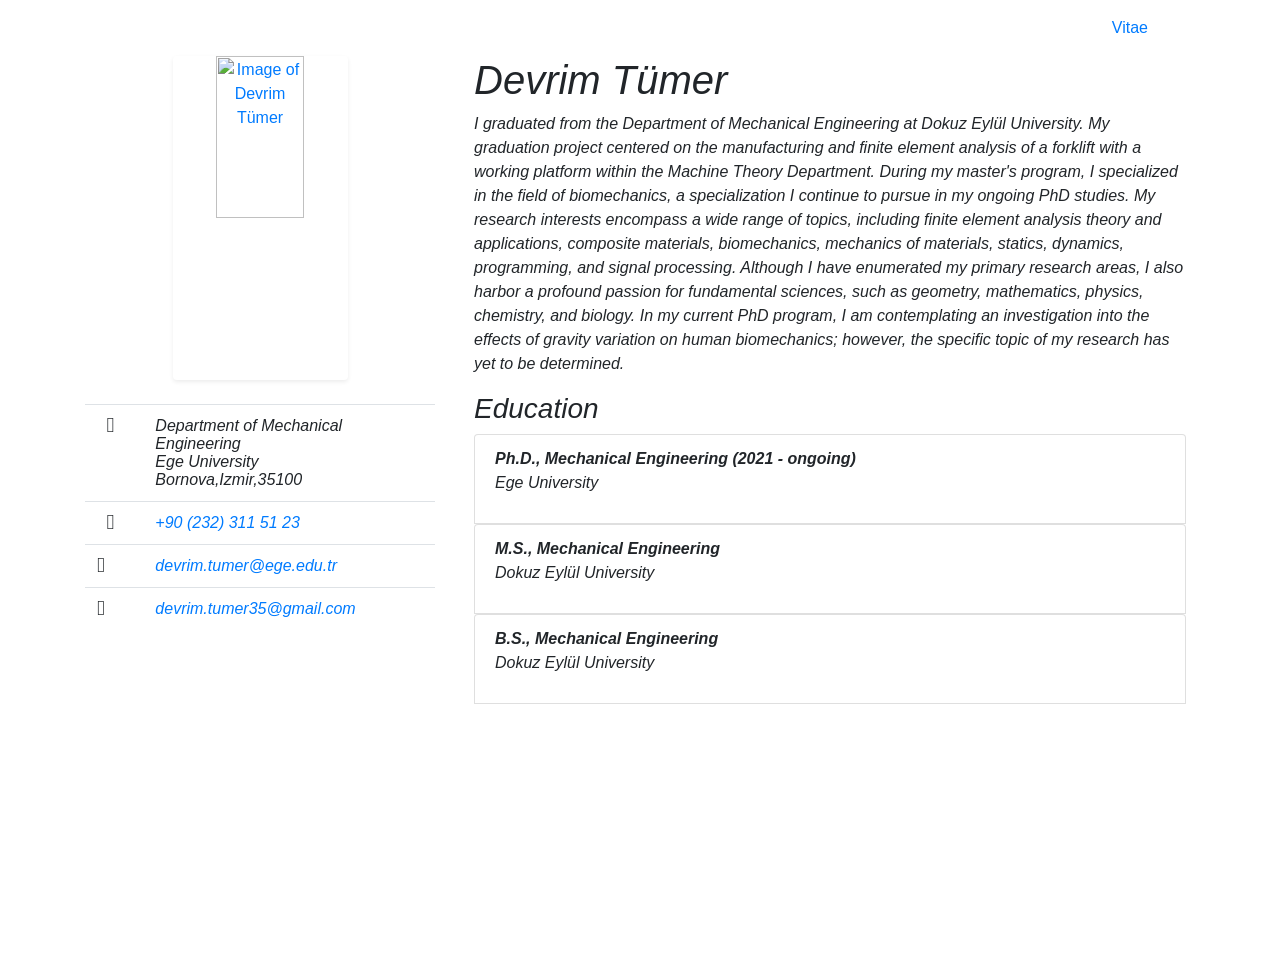
==== commit ecca9c89: "Update index.html" ====
--- a/index.html
+++ b/index.html
@@ -135,7 +135,7 @@
 
                 <p>
                     <em>
-                        I graduated from the Department of Mechanical Engineering at Dokuz Eylül University. My graduation project centered on the manufacturing and finite element analysis of a forklift with a working platform within the Machine Theory Department. During my master's program, I specialized in the field of biomechanics, a specialization I continue to pursue in my ongoing PhD studies. My research interests encompass a wide range of topics, including finite element analysis theory and applications, composite materials, biomechanics, mechanics of materials, statics, dynamics, programming, and signal processing. Although I have enumerated my primary research areas, I also harbor a profound passion for fundamental sciences, such as geometry, mathematics, physics, chemistry, and biology. In my current PhD program, I am contemplating an investigation into the effects of gravity variatioN on human biomechanics; however, the specific topic of my research has yet to be determined.<em>
+                        I graduated from the Department of Mechanical Engineering at Dokuz Eylül University. My graduation project centered on the manufacturing and finite element analysis of a forklift with a working platform within the Machine Theory Department. During my master's program, I specialized in the field of biomechanics, a specialization I continue to pursue in my ongoing PhD studies. My research interests encompass a wide range of topics, including finite element analysis theory and applications, composite materials, biomechanics, mechanics of materials, statics, dynamics, programming, and signal processing. Although I have enumerated my primary research areas, I also harbor a profound passion for fundamental sciences, such as geometry, mathematics, physics, chemistry, and biology. In my current PhD program, I am contemplating an investigation into the effects of gravity variation on human biomechanics; however, the specific topic of my research has yet to be determined.<em>
                             <p>
 
 
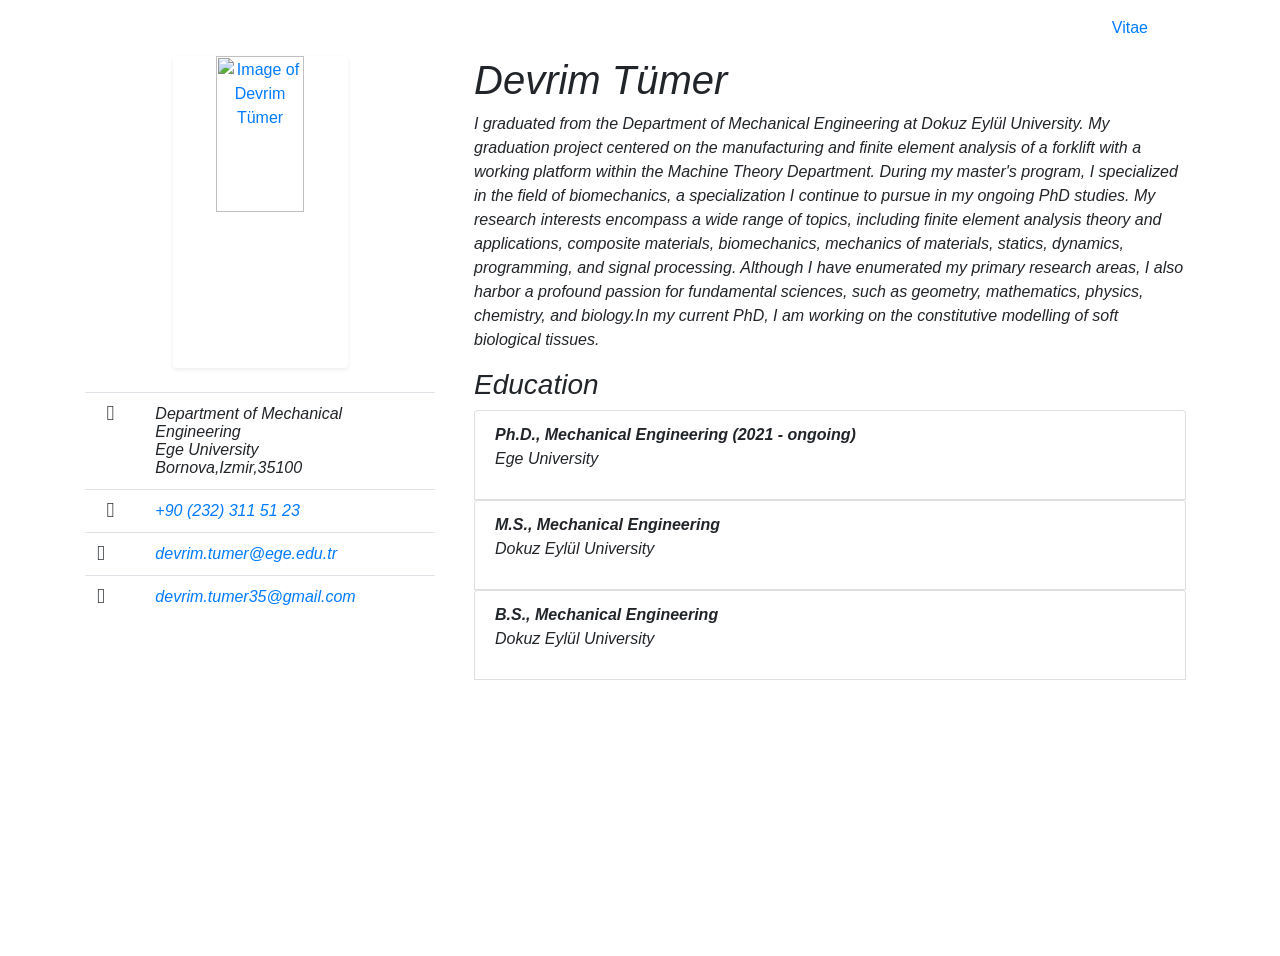
==== commit ffb6dc3d: "Update index.html" ====
--- a/index.html
+++ b/index.html
@@ -135,7 +135,7 @@
 
                 <p>
                     <em>
-                        I graduated from the Department of Mechanical Engineering at Dokuz Eylül University. My graduation project centered on the manufacturing and finite element analysis of a forklift with a working platform within the Machine Theory Department. During my master's program, I specialized in the field of biomechanics, a specialization I continue to pursue in my ongoing PhD studies. My research interests encompass a wide range of topics, including finite element analysis theory and applications, composite materials, biomechanics, mechanics of materials, statics, dynamics, programming, and signal processing. Although I have enumerated my primary research areas, I also harbor a profound passion for fundamental sciences, such as geometry, mathematics, physics, chemistry, and biology. In my current PhD program, I am contemplating an investigation into the effects of gravity variation on human biomechanics; however, the specific topic of my research has yet to be determined.<em>
+                        I graduated from the Department of Mechanical Engineering at Dokuz Eylül University. My graduation project centered on the manufacturing and finite element analysis of a forklift with a working platform within the Machine Theory Department. During my master's program, I specialized in the field of biomechanics, a specialization I continue to pursue in my ongoing PhD studies. My research interests encompass a wide range of topics, including finite element analysis theory and applications, composite materials, biomechanics, mechanics of materials, statics, dynamics, programming, and signal processing. Although I have enumerated my primary research areas, I also harbor a profound passion for fundamental sciences, such as geometry, mathematics, physics, chemistry, and biology.In my current PhD, I am working on the constitutive modelling of soft biological tissues.<em>
                             <p>
 
 
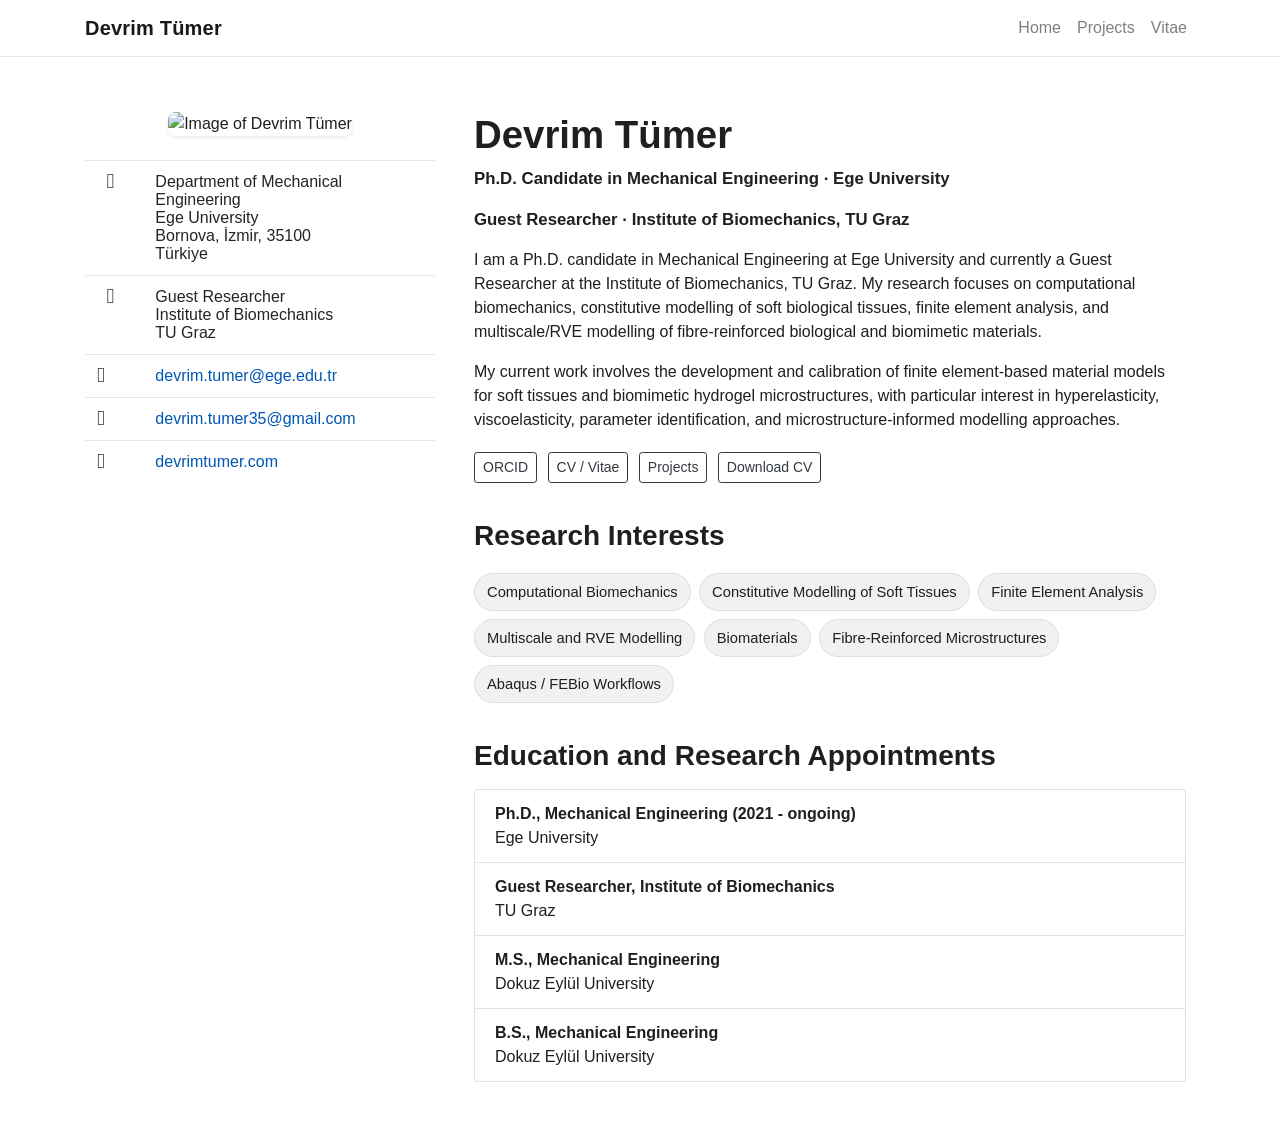
==== commit e6abd4c5: "Update index.html" ====
--- a/index.html
+++ b/index.html
@@ -1,41 +1,11 @@
-<head>
-
-  <!-- Required meta tags -->
+<html lang="en"><head>
   <meta charset="utf-8">
   <meta name="viewport" content="width=device-width, initial-scale=1, shrink-to-fit=no">
-
-  <!-- Favicon -->
-  <link rel="apple-touch-icon" sizes="57x57" href="img/favicons/apple-icon-57x57.png">
-  <link rel="apple-touch-icon" sizes="60x60" href="img/favicons/apple-icon-60x60.png">
-  <link rel="apple-touch-icon" sizes="72x72" href="img/favicons/apple-icon-72x72.png">
-  <link rel="apple-touch-icon" sizes="76x76" href="img/favicons/apple-icon-76x76.png">
-  <link rel="apple-touch-icon" sizes="114x114" href="img/favicons/apple-icon-114x114.png">
-  <link rel="apple-touch-icon" sizes="120x120" href="img/favicons/apple-icon-120x120.png">
-  <link rel="apple-touch-icon" sizes="144x144" href="img/favicons/apple-icon-144x144.png">
-  <link rel="apple-touch-icon" sizes="152x152" href="img/favicons/apple-icon-152x152.png">
-  <link rel="apple-touch-icon" sizes="180x180" href="img/favicons/apple-icon-180x180.png">
-  <link rel="icon" type="image/png" sizes="192x192" href="img/favicons/android-icon-192x192.png">
-  <link rel="icon" type="image/png" sizes="32x32" href="img/favicons/favicon-32x32.png">
-  <link rel="icon" type="image/png" sizes="96x96" href="img/favicons/favicon-96x96.png">
-  <link rel="icon" type="image/png" sizes="16x16" href="img/favicons/favicon-16x16.png">
-  <link rel="manifest" href="img/favicons/manifest.json">
-  <meta name="msapplication-TileColor" content="#ffffff">
-  <meta name="msapplication-TileImage" content="img/favicons/ms-icon-144x144.png">
-  <meta name="theme-color" content="#ffffff">
-
-  <!-- jQuery UI css -->
-  <link rel="stylesheet" href="//code.jquery.com/ui/1.12.1/themes/base/jquery-ui.css">
-
-  <!-- Bootstrap CSS -->
-  <link rel="stylesheet" href="https://stackpath.bootstrapcdn.com/bootstrap/4.4.1/css/bootstrap.min.css" integrity="sha384-Vkoo8x4CGsO3+Hhxv8T/Q5PaXtkKtu6ug5TOeNV6gBiFeWPGFN9MuhOf23Q9Ifjh" crossorigin="anonymous">
-
-  <!-- Google font, Mulish -->
-  <link rel="preconnect" href="https://fonts.googleapis.com">
-  <link rel="preconnect" href="https://fonts.gstatic.com" crossorigin="">
+  <title>Devrim Tümer</title>
+
+  <link rel="stylesheet" href="https://stackpath.bootstrapcdn.com/bootstrap/4.4.1/css/bootstrap.min.css">
   <link href="https://fonts.googleapis.com/css2?family=Mulish:ital,wght@0,300;0,400;0,700;1,400&amp;display=swap" rel="stylesheet">
-
-  <!-- FontAwesome icon include -->
-  <script src="https://kit.fontawesome.com/b730292a05.js" crossorigin="anonymous"></script><style media="all" id="fa-v4-font-face">/*!
+  <script src="https://kit.fontawesome.com/b730292a05.js" crossorigin="anonymous"></script><style media="all" id="fa-kit-upload"></style><style media="all" id="fa-v4-font-face">/*!
  * Font Awesome Pro 5.15.4 by @fontawesome - https://fontawesome.com
  * License - https://fontawesome.com/license (Commercial License)
  */@font-face{font-family:"FontAwesome";font-display:block;src:url(https://ka-p.fontawesome.com/releases/v5.15.4/webfonts/pro-fa-solid-900-5.0.0.eot);src:url(https://ka-p.fontawesome.com/releases/v5.15.4/webfonts/pro-fa-solid-900-5.0.0.eot?#iefix) format("embedded-opentype"),url(https://ka-p.fontawesome.com/releases/v5.15.4/webfonts/pro-fa-solid-900-5.0.0.woff2) format("woff2"),url(https://ka-p.fontawesome.com/releases/v5.15.4/webfonts/pro-fa-solid-900-5.0.0.woff) format("woff"),url(https://ka-p.fontawesome.com/releases/v5.15.4/webfonts/pro-fa-solid-900-5.0.0.ttf) format("truetype"),url(https://ka-p.fontawesome.com/releases/v5.15.4/webfonts/pro-fa-solid-900-5.0.0.svg#fontawesome) format("svg")}@font-face{font-family:"FontAwesome";font-display:block;src:url(https://ka-p.fontawesome.com/releases/v5.15.4/webfonts/pro-fa-brands-400-5.0.0.eot);src:url(https://ka-p.fontawesome.com/releases/v5.15.4/webfonts/pro-fa-brands-400-5.0.0.eot?#iefix) format("embedded-opentype"),url(https://ka-p.fontawesome.com/releases/v5.15.4/webfonts/pro-fa-brands-400-5.0.0.woff2) format("woff2"),url(https://ka-p.fontawesome.com/releases/v5.15.4/webfonts/pro-fa-brands-400-5.0.0.woff) format("woff"),url(https://ka-p.fontawesome.com/releases/v5.15.4/webfonts/pro-fa-brands-400-5.0.0.ttf) format("truetype"),url(https://ka-p.fontawesome.com/releases/v5.15.4/webfonts/pro-fa-brands-400-5.0.0.svg#fontawesome) format("svg")}@font-face{font-family:"FontAwesome";font-display:block;src:url(https://ka-p.fontawesome.com/releases/v5.15.4/webfonts/pro-fa-regular-400-5.0.0.eot);src:url(https://ka-p.fontawesome.com/releases/v5.15.4/webfonts/pro-fa-regular-400-5.0.0.eot?#iefix) format("embedded-opentype"),url(https://ka-p.fontawesome.com/releases/v5.15.4/webfonts/pro-fa-regular-400-5.0.0.woff2) format("woff2"),url(https://ka-p.fontawesome.com/releases/v5.15.4/webfonts/pro-fa-regular-400-5.0.0.woff) format("woff"),url(https://ka-p.fontawesome.com/releases/v5.15.4/webfonts/pro-fa-regular-400-5.0.0.ttf) format("truetype"),url(https://ka-p.fontawesome.com/releases/v5.15.4/webfonts/pro-fa-regular-400-5.0.0.svg#fontawesome) format("svg");unicode-range:U+f022,U+f024,U+f044,U+f057-f059,U+f07c,U+f089,U+f094,U+f09d,U+f0a4-f0a7,U+f0ea,U+f0f8,U+f0fe,U+f11c,U+f146,U+f14a,U+f14d,U+f150-f152,U+f191-f192,U+f1ad,U+f1cd,U+f1d8,U+f1ea,U+f255-f258,U+f25a-f25b,U+f28b,U+f28d,U+f2d0,U+f2d2,U+f410}@font-face{font-family:"FontAwesome";font-display:block;src:url(https://ka-p.fontawesome.com/releases/v5.15.4/webfonts/pro-fa-regular-400-5.0.3.eot);src:url(https://ka-p.fontawesome.com/releases/v5.15.4/webfonts/pro-fa-regular-400-5.0.3.eot?#iefix) format("embedded-opentype"),url(https://ka-p.fontawesome.com/releases/v5.15.4/webfonts/pro-fa-regular-400-5.0.3.woff2) format("woff2"),url(https://ka-p.fontawesome.com/releases/v5.15.4/webfonts/pro-fa-regular-400-5.0.3.woff) format("woff"),url(https://ka-p.fontawesome.com/releases/v5.15.4/webfonts/pro-fa-regular-400-5.0.3.ttf) format("truetype"),url(https://ka-p.fontawesome.com/releases/v5.15.4/webfonts/pro-fa-regular-400-5.0.3.svg#fontawesome) format("svg");unicode-range:U+f2b9,U+f2bb,U+f2c1}@font-face{font-family:"FontAwesome";font-display:block;src:url(https://ka-p.fontawesome.com/releases/v5.15.4/webfonts/pro-fa-brands-400-5.0.3.eot);src:url(https://ka-p.fontawesome.com/releases/v5.15.4/webfonts/pro-fa-brands-400-5.0.3.eot?#iefix) format("embedded-opentype"),url(https://ka-p.fontawesome.com/releases/v5.15.4/webfonts/pro-fa-brands-400-5.0.3.woff2) format("woff2"),url(https://ka-p.fontawesome.com/releases/v5.15.4/webfonts/pro-fa-brands-400-5.0.3.woff) format("woff"),url(https://ka-p.fontawesome.com/releases/v5.15.4/webfonts/pro-fa-brands-400-5.0.3.ttf) format("truetype"),url(https://ka-p.fontawesome.com/releases/v5.15.4/webfonts/pro-fa-brands-400-5.0.3.svg#fontawesome) format("svg");unicode-range:U+f18d,U+f1b5,U+f1d7,U+f210,U+f216,U+f286,U+f2b1}@font-face{font-family:"FontAwesome";font-display:block;src:url(https://ka-p.fontawesome.com/releases/v5.15.4/webfonts/pro-fa-solid-900-5.0.3.eot);src:url(https://ka-p.fontawesome.com/releases/v5.15.4/webfonts/pro-fa-solid-900-5.0.3.eot?#iefix) format("embedded-opentype"),url(https://ka-p.fontawesome.com/releases/v5.15.4/webfonts/pro-fa-solid-900-5.0.3.woff2) format("woff2"),url(https://ka-p.fontawesome.com/releases/v5.15.4/webfonts/pro-fa-solid-900-5.0.3.woff) format("woff"),url(https://ka-p.fontawesome.com/releases/v5.15.4/webfonts/pro-fa-solid-900-5.0.3.ttf) format("truetype"),url(https://ka-p.fontawesome.com/releases/v5.15.4/webfonts/pro-fa-solid-900-5.0.3.svg#fontawesome) format("svg");unicode-range:U+f245}@font-face{font-family:"FontAwesome";font-display:block;src:url(https://ka-p.fontawesome.com/releases/v5.15.4/webfonts/pro-fa-solid-900-5.11.0.eot);src:url(https://ka-p.fontawesome.com/releases/v5.15.4/webfonts/pro-fa-solid-900-5.11.0.eot?#iefix) format("embedded-opentype"),url(https://ka-p.fontawesome.com/releases/v5.15.4/webfonts/pro-fa-solid-900-5.11.0.woff2) format("woff2"),url(https://ka-p.fontawesome.com/releases/v5.15.4/webfonts/pro-fa-solid-900-5.11.0.woff) format("woff"),url(https://ka-p.fontawesome.com/releases/v5.15.4/webfonts/pro-fa-solid-900-5.11.0.ttf) format("truetype"),url(https://ka-p.fontawesome.com/releases/v5.15.4/webfonts/pro-fa-solid-900-5.11.0.svg#fontawesome) format("svg");unicode-range:U+f001,U+f02f,U+f042,U+f091,U+f104-f105,U+f11b,U+f13d,U+f1ac,U+f1ec,U+f223,U+f225,U+f22a-f22c,U+f26c,U+f29d}@font-face{font-family:"FontAwesome";font-display:block;src:url(https://ka-p.fontawesome.com/releases/v5.15.4/webfonts/pro-fa-regular-400-5.11.0.eot);src:url(https://ka-p.fontawesome.com/releases/v5.15.4/webfonts/pro-fa-regular-400-5.11.0.eot?#iefix) format("embedded-opentype"),url(https://ka-p.fontawesome.com/releases/v5.15.4/webfonts/pro-fa-regular-400-5.11.0.woff2) format("woff2"),url(https://ka-p.fontawesome.com/releases/v5.15.4/webfonts/pro-fa-regular-400-5.11.0.woff) format("woff"),url(https://ka-p.fontawesome.com/releases/v5.15.4/webfonts/pro-fa-regular-400-5.11.0.ttf) format("truetype"),url(https://ka-p.fontawesome.com/releases/v5.15.4/webfonts/pro-fa-regular-400-5.11.0.svg#fontawesome) format("svg");unicode-range:U+f0f3,U+f24d}@font-face{font-family:"FontAwesome";font-display:block;src:url(https://ka-p.fontawesome.com/releases/v5.15.4/webfonts/pro-fa-solid-900-5.9.0.eot);src:url(https://ka-p.fontawesome.com/releases/v5.15.4/webfonts/pro-fa-solid-900-5.9.0.eot?#iefix) format("embedded-opentype"),url(https://ka-p.fontawesome.com/releases/v5.15.4/webfonts/pro-fa-solid-900-5.9.0.woff2) format("woff2"),url(https://ka-p.fontawesome.com/releases/v5.15.4/webfonts/pro-fa-solid-900-5.9.0.woff) format("woff"),url(https://ka-p.fontawesome.com/releases/v5.15.4/webfonts/pro-fa-solid-900-5.9.0.ttf) format("truetype"),url(https://ka-p.fontawesome.com/releases/v5.15.4/webfonts/pro-fa-solid-900-5.9.0.svg#fontawesome) format("svg");unicode-range:U+f036-f03c,U+f0ae,U+f0ca-f0cd,U+f15d-f15e,U+f160-f163,U+f1dd}@font-face{font-family:"FontAwesome";font-display:block;src:url(https://ka-p.fontawesome.com/releases/v5.15.4/webfonts/pro-fa-solid-900-5.0.7.eot);src:url(https://ka-p.fontawesome.com/releases/v5.15.4/webfonts/pro-fa-solid-900-5.0.7.eot?#iefix) format("embedded-opentype"),url(https://ka-p.fontawesome.com/releases/v5.15.4/webfonts/pro-fa-solid-900-5.0.7.woff2) format("woff2"),url(https://ka-p.fontawesome.com/releases/v5.15.4/webfonts/pro-fa-solid-900-5.0.7.woff) format("woff"),url(https://ka-p.fontawesome.com/releases/v5.15.4/webfonts/pro-fa-solid-900-5.0.7.ttf) format("truetype"),url(https://ka-p.fontawesome.com/releases/v5.15.4/webfonts/pro-fa-solid-900-5.0.7.svg#fontawesome) format("svg");unicode-range:U+f0d1,U+f0f1,U+f0f9,U+f21e}@font-face{font-family:"FontAwesome";font-display:block;src:url(https://ka-p.fontawesome.com/releases/v5.15.4/webfonts/pro-fa-brands-400-5.12.0.eot);src:url(https://ka-p.fontawesome.com/releases/v5.15.4/webfonts/pro-fa-brands-400-5.12.0.eot?#iefix) format("embedded-opentype"),url(https://ka-p.fontawesome.com/releases/v5.15.4/webfonts/pro-fa-brands-400-5.12.0.woff2) format("woff2"),url(https://ka-p.fontawesome.com/releases/v5.15.4/webfonts/pro-fa-brands-400-5.12.0.woff) format("woff"),url(https://ka-p.fontawesome.com/releases/v5.15.4/webfonts/pro-fa-brands-400-5.12.0.ttf) format("truetype"),url(https://ka-p.fontawesome.com/releases/v5.15.4/webfonts/pro-fa-brands-400-5.12.0.svg#fontawesome) format("svg");unicode-range:U+f17b,U+f1e8,U+f267,U+f269,U+f2ae,U+f2c5}@font-face{font-family:"FontAwesome";font-display:block;src:url(https://ka-p.fontawesome.com/releases/v5.15.4/webfonts/pro-fa-solid-900-5.12.0.eot);src:url(https://ka-p.fontawesome.com/releases/v5.15.4/webfonts/pro-fa-solid-900-5.12.0.eot?#iefix) format("embedded-opentype"),url(https://ka-p.fontawesome.com/releases/v5.15.4/webfonts/pro-fa-solid-900-5.12.0.woff2) format("woff2"),url(https://ka-p.fontawesome.com/releases/v5.15.4/webfonts/pro-fa-solid-900-5.12.0.woff) format("woff"),url(https://ka-p.fontawesome.com/releases/v5.15.4/webfonts/pro-fa-solid-900-5.12.0.ttf) format("truetype"),url(https://ka-p.fontawesome.com/releases/v5.15.4/webfonts/pro-fa-solid-900-5.12.0.svg#fontawesome) format("svg");unicode-range:U+f135,U+f1e6,U+f2cc-f2cd,U+f422,U+f424}@font-face{font-family:"FontAwesome";font-display:block;src:url(https://ka-p.fontawesome.com/releases/v5.15.4/webfonts/pro-fa-regular-400-5.12.0.eot);src:url(https://ka-p.fontawesome.com/releases/v5.15.4/webfonts/pro-fa-regular-400-5.12.0.eot?#iefix) format("embedded-opentype"),url(https://ka-p.fontawesome.com/releases/v5.15.4/webfonts/pro-fa-regular-400-5.12.0.woff2) format("woff2"),url(https://ka-p.fontawesome.com/releases/v5.15.4/webfonts/pro-fa-regular-400-5.12.0.woff) format("woff"),url(https://ka-p.fontawesome.com/releases/v5.15.4/webfonts/pro-fa-regular-400-5.12.0.ttf) format("truetype"),url(https://ka-p.fontawesome.com/releases/v5.15.4/webfonts/pro-fa-regular-400-5.12.0.svg#fontawesome) format("svg");unicode-range:U+f259}@font-face{font-family:"FontAwesome";font-display:block;src:url(https://ka-p.fontawesome.com/releases/v5.15.4/webfonts/pro-fa-brands-400-5.8.0.eot);src:url(https://ka-p.fontawesome.com/releases/v5.15.4/webfonts/pro-fa-brands-400-5.8.0.eot?#iefix) format("embedded-opentype"),url(https://ka-p.fontawesome.com/releases/v5.15.4/webfonts/pro-fa-brands-400-5.8.0.woff2) format("woff2"),url(https://ka-p.fontawesome.com/releases/v5.15.4/webfonts/pro-fa-brands-400-5.8.0.woff) format("woff"),url(https://ka-p.fontawesome.com/releases/v5.15.4/webfonts/pro-fa-brands-400-5.8.0.ttf) format("truetype"),url(https://ka-p.fontawesome.com/releases/v5.15.4/webfonts/pro-fa-brands-400-5.8.0.svg#fontawesome) format("svg");unicode-range:U+f171,U+f179,U+f1e9,U+f27c}@font-face{font-family:"FontAwesome";font-display:block;src:url(https://ka-p.fontawesome.com/releases/v5.15.4/webfonts/pro-fa-solid-900-5.8.0.eot);src:url(https://ka-p.fontawesome.com/releases/v5.15.4/webfonts/pro-fa-solid-900-5.8.0.eot?#iefix) format("embedded-opentype"),url(https://ka-p.fontawesome.com/releases/v5.15.4/webfonts/pro-fa-solid-900-5.8.0.woff2) format("woff2"),url(https://ka-p.fontawesome.com/releases/v5.15.4/webfonts/pro-fa-solid-900-5.8.0.woff) format("woff"),url(https://ka-p.fontawesome.com/releases/v5.15.4/webfonts/pro-fa-solid-900-5.8.0.ttf) format("truetype"),url(https://ka-p.fontawesome.com/releases/v5.15.4/webfonts/pro-fa-solid-900-5.8.0.svg#fontawesome) format("svg");unicode-range:U+f01e,U+f021,U+f026,U+f076,U+f12d}@font-face{font-family:"FontAwesome";font-display:block;src:url(https://ka-p.fontawesome.com/releases/v5.15.4/webfonts/pro-fa-solid-900-5.0.9.eot);src:url(https://ka-p.fontawesome.com/releases/v5.15.4/webfonts/pro-fa-solid-900-5.0.9.eot?#iefix) format("embedded-opentype"),url(https://ka-p.fontawesome.com/releases/v5.15.4/webfonts/pro-fa-solid-900-5.0.9.woff2) format("woff2"),url(https://ka-p.fontawesome.com/releases/v5.15.4/webfonts/pro-fa-solid-900-5.0.9.woff) format("woff"),url(https://ka-p.fontawesome.com/releases/v5.15.4/webfonts/pro-fa-solid-900-5.0.9.ttf) format("truetype"),url(https://ka-p.fontawesome.com/releases/v5.15.4/webfonts/pro-fa-solid-900-5.0.9.svg#fontawesome) format("svg");unicode-range:U+f03d,U+f06c,U+f0f2,U+f10d-f10e,U+f187}@font-face{font-family:"FontAwesome";font-display:block;src:url(https://ka-p.fontawesome.com/releases/v5.15.4/webfonts/pro-fa-regular-400-5.0.9.eot);src:url(https://ka-p.fontawesome.com/releases/v5.15.4/webfonts/pro-fa-regular-400-5.0.9.eot?#iefix) format("embedded-opentype"),url(https://ka-p.fontawesome.com/releases/v5.15.4/webfonts/pro-fa-regular-400-5.0.9.woff2) format("woff2"),url(https://ka-p.fontawesome.com/releases/v5.15.4/webfonts/pro-fa-regular-400-5.0.9.woff) format("woff"),url(https://ka-p.fontawesome.com/releases/v5.15.4/webfonts/pro-fa-regular-400-5.0.9.ttf) format("truetype"),url(https://ka-p.fontawesome.com/releases/v5.15.4/webfonts/pro-fa-regular-400-5.0.9.svg#fontawesome) format("svg");unicode-range:U+f086,U+f2b5}@font-face{font-family:"FontAwesome";font-display:block;src:url(https://ka-p.fontawesome.com/releases/v5.15.4/webfonts/pro-fa-solid-900-5.10.2.eot);src:url(https://ka-p.fontawesome.com/releases/v5.15.4/webfonts/pro-fa-solid-900-5.10.2.eot?#iefix) format("embedded-opentype"),url(https://ka-p.fontawesome.com/releases/v5.15.4/webfonts/pro-fa-solid-900-5.10.2.woff2) format("woff2"),url(https://ka-p.fontawesome.com/releases/v5.15.4/webfonts/pro-fa-solid-900-5.10.2.woff) format("woff"),url(https://ka-p.fontawesome.com/releases/v5.15.4/webfonts/pro-fa-solid-900-5.10.2.ttf) format("truetype"),url(https://ka-p.fontawesome.com/releases/v5.15.4/webfonts/pro-fa-solid-900-5.10.2.svg#fontawesome) format("svg");unicode-range:U+f02c,U+f031-f035,U+f04b-f04d,U+f056,U+f073,U+f08d,U+f095,U+f0a3,U+f0dc-f0de,U+f110,U+f129-f12c,U+f193,U+f197,U+f1ab,U+f1ce,U+f1dc,U+f1f8,U+f29a,U+f29e,U+f2a7}@font-face{font-family:"FontAwesome";font-display:block;src:url(https://ka-p.fontawesome.com/releases/v5.15.4/webfonts/pro-fa-regular-400-5.10.2.eot);src:url(https://ka-p.fontawesome.com/releases/v5.15.4/webfonts/pro-fa-regular-400-5.10.2.eot?#iefix) format("embedded-opentype"),url(https://ka-p.fontawesome.com/releases/v5.15.4/webfonts/pro-fa-regular-400-5.10.2.woff2) format("woff2"),url(https://ka-p.fontawesome.com/releases/v5.15.4/webfonts/pro-fa-regular-400-5.10.2.woff) format("woff"),url(https://ka-p.fontawesome.com/releases/v5.15.4/webfonts/pro-fa-regular-400-5.10.2.ttf) format("truetype"),url(https://ka-p.fontawesome.com/releases/v5.15.4/webfonts/pro-fa-regular-400-5.10.2.svg#fontawesome) format("svg");unicode-range:U+f004-f005,U+f02e,U+f0c5,U+f0c7-f0c8,U+f0e0,U+f111,U+f133,U+f144,U+f15b-f15c,U+f164-f165,U+f1c1-f1c9,U+f1f9,U+f249,U+f271-f274,U+f2b6,U+f2ed}@font-face{font-family:"FontAwesome";font-display:block;src:url(https://ka-p.fontawesome.com/releases/v5.15.4/webfonts/pro-fa-solid-900-5.0.13.eot);src:url(https://ka-p.fontawesome.com/releases/v5.15.4/webfonts/pro-fa-solid-900-5.0.13.eot?#iefix) format("embedded-opentype"),url(https://ka-p.fontawesome.com/releases/v5.15.4/webfonts/pro-fa-solid-900-5.0.13.woff2) format("woff2"),url(https://ka-p.fontawesome.com/releases/v5.15.4/webfonts/pro-fa-solid-900-5.0.13.woff) format("woff"),url(https://ka-p.fontawesome.com/releases/v5.15.4/webfonts/pro-fa-solid-900-5.0.13.ttf) format("truetype"),url(https://ka-p.fontawesome.com/releases/v5.15.4/webfonts/pro-fa-solid-900-5.0.13.svg#fontawesome) format("svg");unicode-range:U+f010,U+f067,U+f072,U+f0ad,U+f0d6,U+f0e8,U+f130-f131,U+f24e}@font-face{font-family:"FontAwesome";font-display:block;src:url(https://ka-p.fontawesome.com/releases/v5.15.4/webfonts/pro-fa-regular-400-5.0.13.eot);src:url(https://ka-p.fontawesome.com/releases/v5.15.4/webfonts/pro-fa-regular-400-5.0.13.eot?#iefix) format("embedded-opentype"),url(https://ka-p.fontawesome.com/releases/v5.15.4/webfonts/pro-fa-regular-400-5.0.13.woff2) format("woff2"),url(https://ka-p.fontawesome.com/releases/v5.15.4/webfonts/pro-fa-regular-400-5.0.13.woff) format("woff"),url(https://ka-p.fontawesome.com/releases/v5.15.4/webfonts/pro-fa-regular-400-5.0.13.ttf) format("truetype"),url(https://ka-p.fontawesome.com/releases/v5.15.4/webfonts/pro-fa-regular-400-5.0.13.svg#fontawesome) format("svg");unicode-range:U+f3d1}@font-face{font-family:"FontAwesome";font-display:block;src:url(https://ka-p.fontawesome.com/releases/v5.15.4/webfonts/pro-fa-brands-400-5.13.1.eot);src:url(https://ka-p.fontawesome.com/releases/v5.15.4/webfonts/pro-fa-brands-400-5.13.1.eot?#iefix) format("embedded-opentype"),url(https://ka-p.fontawesome.com/releases/v5.15.4/webfonts/pro-fa-brands-400-5.13.1.woff2) format("woff2"),url(https://ka-p.fontawesome.com/releases/v5.15.4/webfonts/pro-fa-brands-400-5.13.1.woff) format("woff"),url(https://ka-p.fontawesome.com/releases/v5.15.4/webfonts/pro-fa-brands-400-5.13.1.ttf) format("truetype"),url(https://ka-p.fontawesome.com/releases/v5.15.4/webfonts/pro-fa-brands-400-5.13.1.svg#fontawesome) format("svg");unicode-range:U+f19e,U+f2b3,U+f2d5}@font-face{font-family:"FontAwesome";font-display:block;src:url(https://ka-p.fontawesome.com/releases/v5.15.4/webfonts/pro-fa-solid-900-5.1.0.eot);src:url(https://ka-p.fontawesome.com/releases/v5.15.4/webfonts/pro-fa-solid-900-5.1.0.eot?#iefix) format("embedded-opentype"),url(https://ka-p.fontawesome.com/releases/v5.15.4/webfonts/pro-fa-solid-900-5.1.0.woff2) format("woff2"),url(https://ka-p.fontawesome.com/releases/v5.15.4/webfonts/pro-fa-solid-900-5.1.0.woff) format("woff"),url(https://ka-p.fontawesome.com/releases/v5.15.4/webfonts/pro-fa-solid-900-5.1.0.ttf) format("truetype"),url(https://ka-p.fontawesome.com/releases/v5.15.4/webfonts/pro-fa-solid-900-5.1.0.svg#fontawesome) format("svg");unicode-range:U+f043,U+f0c4,U+f0d0,U+f125,U+f1ba,U+f1fb-f1fc,U+f207,U+f236}@font-face{font-family:"FontAwesome";font-display:block;src:url(https://ka-p.fontawesome.com/releases/v5.15.4/webfonts/pro-fa-brands-400-5.1.0.eot);src:url(https://ka-p.fontawesome.com/releases/v5.15.4/webfonts/pro-fa-brands-400-5.1.0.eot?#iefix) format("embedded-opentype"),url(https://ka-p.fontawesome.com/releases/v5.15.4/webfonts/pro-fa-brands-400-5.1.0.woff2) format("woff2"),url(https://ka-p.fontawesome.com/releases/v5.15.4/webfonts/pro-fa-brands-400-5.1.0.woff) format("woff"),url(https://ka-p.fontawesome.com/releases/v5.15.4/webfonts/pro-fa-brands-400-5.1.0.ttf) format("truetype"),url(https://ka-p.fontawesome.com/releases/v5.15.4/webfonts/pro-fa-brands-400-5.1.0.svg#fontawesome) format("svg");unicode-range:U+f25e}@font-face{font-family:"FontAwesome";font-display:block;src:url(https://ka-p.fontawesome.com/releases/v5.15.4/webfonts/pro-fa-regular-400-5.1.0.eot);src:url(https://ka-p.fontawesome.com/releases/v5.15.4/webfonts/pro-fa-regular-400-5.1.0.eot?#iefix) format("embedded-opentype"),url(https://ka-p.fontawesome.com/releases/v5.15.4/webfonts/pro-fa-regular-400-5.1.0.woff2) format("woff2"),url(https://ka-p.fontawesome.com/releases/v5.15.4/webfonts/pro-fa-regular-400-5.1.0.woff) format("woff"),url(https://ka-p.fontawesome.com/releases/v5.15.4/webfonts/pro-fa-regular-400-5.1.0.ttf) format("truetype"),url(https://ka-p.fontawesome.com/releases/v5.15.4/webfonts/pro-fa-regular-400-5.1.0.svg#fontawesome) format("svg");unicode-range:U+f279}@font-face{font-family:"FontAwesome";font-display:block;src:url(https://ka-p.fontawesome.com/releases/v5.15.4/webfonts/pro-fa-regular-400-5.2.0.eot);src:url(https://ka-p.fontawesome.com/releases/v5.15.4/webfonts/pro-fa-regular-400-5.2.0.eot?#iefix) format("embedded-opentype"),url(https://ka-p.fontawesome.com/releases/v5.15.4/webfonts/pro-fa-regular-400-5.2.0.woff2) format("woff2"),url(https://ka-p.fontawesome.com/releases/v5.15.4/webfonts/pro-fa-regular-400-5.2.0.woff) format("woff"),url(https://ka-p.fontawesome.com/releases/v5.15.4/webfonts/pro-fa-regular-400-5.2.0.ttf) format("truetype"),url(https://ka-p.fontawesome.com/releases/v5.15.4/webfonts/pro-fa-regular-400-5.2.0.svg#fontawesome) format("svg");unicode-range:U+f1f6}@font-face{font-family:"FontAwesome";font-display:block;src:url(https://ka-p.fontawesome.com/releases/v5.15.4/webfonts/pro-fa-solid-900-5.2.0.eot);src:url(https://ka-p.fontawesome.com/releases/v5.15.4/webfonts/pro-fa-solid-900-5.2.0.eot?#iefix) format("embedded-opentype"),url(https://ka-p.fontawesome.com/releases/v5.15.4/webfonts/pro-fa-solid-900-5.2.0.woff2) format("woff2"),url(https://ka-p.fontawesome.com/releases/v5.15.4/webfonts/pro-fa-solid-900-5.2.0.woff) format("woff"),url(https://ka-p.fontawesome.com/releases/v5.15.4/webfonts/pro-fa-solid-900-5.2.0.ttf) format("truetype"),url(https://ka-p.fontawesome.com/releases/v5.15.4/webfonts/pro-fa-solid-900-5.2.0.svg#fontawesome) format("svg");unicode-range:U+f018,U+f109,U+f1b9,U+f1e5,U+f21d,U+f276-f277}@font-face{font-family:"FontAwesome";font-display:block;src:url(https://ka-p.fontawesome.com/releases/v5.15.4/webfonts/pro-fa-solid-900-5.5.0.eot);src:url(https://ka-p.fontawesome.com/releases/v5.15.4/webfonts/pro-fa-solid-900-5.5.0.eot?#iefix) format("embedded-opentype"),url(https://ka-p.fontawesome.com/releases/v5.15.4/webfonts/pro-fa-solid-900-5.5.0.woff2) format("woff2"),url(https://ka-p.fontawesome.com/releases/v5.15.4/webfonts/pro-fa-solid-900-5.5.0.woff) format("woff"),url(https://ka-p.fontawesome.com/releases/v5.15.4/webfonts/pro-fa-solid-900-5.5.0.ttf) format("truetype"),url(https://ka-p.fontawesome.com/releases/v5.15.4/webfonts/pro-fa-solid-900-5.5.0.svg#fontawesome) format("svg");unicode-range:U+f0e7}@font-face{font-family:"FontAwesome";font-display:block;src:url(https://ka-p.fontawesome.com/releases/v5.15.4/webfonts/pro-fa-regular-400-5.5.0.eot);src:url(https://ka-p.fontawesome.com/releases/v5.15.4/webfonts/pro-fa-regular-400-5.5.0.eot?#iefix) format("embedded-opentype"),url(https://ka-p.fontawesome.com/releases/v5.15.4/webfonts/pro-fa-regular-400-5.5.0.woff2) format("woff2"),url(https://ka-p.fontawesome.com/releases/v5.15.4/webfonts/pro-fa-regular-400-5.5.0.woff) format("woff"),url(https://ka-p.fontawesome.com/releases/v5.15.4/webfonts/pro-fa-regular-400-5.5.0.ttf) format("truetype"),url(https://ka-p.fontawesome.com/releases/v5.15.4/webfonts/pro-fa-regular-400-5.5.0.svg#fontawesome) format("svg");unicode-range:U+f185,U+f2dc}@font-face{font-family:"FontAwesome";font-display:block;src:url(https://ka-p.fontawesome.com/releases/v5.15.4/webfonts/pro-fa-solid-900-5.3.0.eot);src:url(https://ka-p.fontawesome.com/releases/v5.15.4/webfonts/pro-fa-solid-900-5.3.0.eot?#iefix) format("embedded-opentype"),url(https://ka-p.fontawesome.com/releases/v5.15.4/webfonts/pro-fa-solid-900-5.3.0.woff2) format("woff2"),url(https://ka-p.fontawesome.com/releases/v5.15.4/webfonts/pro-fa-solid-900-5.3.0.woff) format("woff"),url(https://ka-p.fontawesome.com/releases/v5.15.4/webfonts/pro-fa-solid-900-5.3.0.ttf) format("truetype"),url(https://ka-p.fontawesome.com/releases/v5.15.4/webfonts/pro-fa-solid-900-5.3.0.svg#fontawesome) format("svg");unicode-range:U+f027-f028,U+f0a1,U+f0b1,U+f200-f201}@font-face{font-family:"FontAwesome";font-display:block;src:url(https://ka-p.fontawesome.com/releases/v5.15.4/webfonts/pro-fa-regular-400-5.3.0.eot);src:url(https://ka-p.fontawesome.com/releases/v5.15.4/webfonts/pro-fa-regular-400-5.3.0.eot?#iefix) format("embedded-opentype"),url(https://ka-p.fontawesome.com/releases/v5.15.4/webfonts/pro-fa-regular-400-5.3.0.woff2) format("woff2"),url(https://ka-p.fontawesome.com/releases/v5.15.4/webfonts/pro-fa-regular-400-5.3.0.woff) format("woff"),url(https://ka-p.fontawesome.com/releases/v5.15.4/webfonts/pro-fa-regular-400-5.3.0.ttf) format("truetype"),url(https://ka-p.fontawesome.com/releases/v5.15.4/webfonts/pro-fa-regular-400-5.3.0.svg#fontawesome) format("svg");unicode-range:U+f080,U+f0eb}@font-face{font-family:"FontAwesome";font-display:block;src:url(https://ka-p.fontawesome.com/releases/v5.15.4/webfonts/pro-fa-solid-900-5.15.4.eot);src:url(https://ka-p.fontawesome.com/releases/v5.15.4/webfonts/pro-fa-solid-900-5.15.4.eot?#iefix) format("embedded-opentype"),url(https://ka-p.fontawesome.com/releases/v5.15.4/webfonts/pro-fa-solid-900-5.15.4.woff2) format("woff2"),url(https://ka-p.fontawesome.com/releases/v5.15.4/webfonts/pro-fa-solid-900-5.15.4.woff) format("woff"),url(https://ka-p.fontawesome.com/releases/v5.15.4/webfonts/pro-fa-solid-900-5.15.4.ttf) format("truetype"),url(https://ka-p.fontawesome.com/releases/v5.15.4/webfonts/pro-fa-solid-900-5.15.4.svg#fontawesome) format("svg");unicode-range:U+f140,U+f188}@font-face{font-family:"FontAwesome";font-display:block;src:url(https://ka-p.fontawesome.com/releases/v5.15.4/webfonts/pro-fa-brands-400-5.15.4.eot);src:url(https://ka-p.fontawesome.com/releases/v5.15.4/webfonts/pro-fa-brands-400-5.15.4.eot?#iefix) format("embedded-opentype"),url(https://ka-p.fontawesome.com/releases/v5.15.4/webfonts/pro-fa-brands-400-5.15.4.woff2) format("woff2"),url(https://ka-p.fontawesome.com/releases/v5.15.4/webfonts/pro-fa-brands-400-5.15.4.woff) format("woff"),url(https://ka-p.fontawesome.com/releases/v5.15.4/webfonts/pro-fa-brands-400-5.15.4.ttf) format("truetype"),url(https://ka-p.fontawesome.com/releases/v5.15.4/webfonts/pro-fa-brands-400-5.15.4.svg#fontawesome) format("svg");unicode-range:U+f2b4}@font-face{font-family:"FontAwesome";font-display:block;src:url(https://ka-p.fontawesome.com/releases/v5.15.4/webfonts/pro-fa-solid-900-5.10.1.eot);src:url(https://ka-p.fontawesome.com/releases/v5.15.4/webfonts/pro-fa-solid-900-5.10.1.eot?#iefix) format("embedded-opentype"),url(https://ka-p.fontawesome.com/releases/v5.15.4/webfonts/pro-fa-solid-900-5.10.1.woff2) format("woff2"),url(https://ka-p.fontawesome.com/releases/v5.15.4/webfonts/pro-fa-solid-900-5.10.1.woff) format("woff"),url(https://ka-p.fontawesome.com/releases/v5.15.4/webfonts/pro-fa-solid-900-5.10.1.ttf) format("truetype"),url(https://ka-p.fontawesome.com/releases/v5.15.4/webfonts/pro-fa-solid-900-5.10.1.svg#fontawesome) format("svg");unicode-range:U+f000,U+f012,U+f029,U+f06d,U+f083-f084,U+f11e,U+f19d,U+f251-f253,U+f275,U+f27a,U+f2d1,U+f302}@font-face{font-family:"FontAwesome";font-display:block;src:url(https://ka-p.fontawesome.com/releases/v5.15.4/webfonts/pro-fa-regular-400-5.10.1.eot);src:url(https://ka-p.fontawesome.com/releases/v5.15.4/webfonts/pro-fa-regular-400-5.10.1.eot?#iefix) format("embedded-opentype"),url(https://ka-p.fontawesome.com/releases/v5.15.4/webfonts/pro-fa-regular-400-5.10.1.woff2) format("woff2"),url(https://ka-p.fontawesome.com/releases/v5.15.4/webfonts/pro-fa-regular-400-5.10.1.woff) format("woff"),url(https://ka-p.fontawesome.com/releases/v5.15.4/webfonts/pro-fa-regular-400-5.10.1.ttf) format("truetype"),url(https://ka-p.fontawesome.com/releases/v5.15.4/webfonts/pro-fa-regular-400-5.10.1.svg#fontawesome) format("svg");unicode-range:U+f03e,U+f075,U+f07b,U+f0a0,U+f20a,U+f247-f248,U+f254,U+f25d,U+f2c2,U+f3a5}@font-face{font-family:"FontAwesome";font-display:block;src:url(https://ka-p.fontawesome.com/releases/v5.15.4/webfonts/pro-fa-brands-400-5.7.0.eot);src:url(https://ka-p.fontawesome.com/releases/v5.15.4/webfonts/pro-fa-brands-400-5.7.0.eot?#iefix) format("embedded-opentype"),url(https://ka-p.fontawesome.com/releases/v5.15.4/webfonts/pro-fa-brands-400-5.7.0.woff2) format("woff2"),url(https://ka-p.fontawesome.com/releases/v5.15.4/webfonts/pro-fa-brands-400-5.7.0.woff) format("woff"),url(https://ka-p.fontawesome.com/releases/v5.15.4/webfonts/pro-fa-brands-400-5.7.0.ttf) format("truetype"),url(https://ka-p.fontawesome.com/releases/v5.15.4/webfonts/pro-fa-brands-400-5.7.0.svg#fontawesome) format("svg");unicode-range:U+f198,U+f1a5,U+f1a8,U+f1f3,U+f214,U+f23c,U+f296,U+f2aa}@font-face{font-family:"FontAwesome";font-display:block;src:url(https://ka-p.fontawesome.com/releases/v5.15.4/webfonts/pro-fa-regular-400-5.7.0.eot);src:url(https://ka-p.fontawesome.com/releases/v5.15.4/webfonts/pro-fa-regular-400-5.7.0.eot?#iefix) format("embedded-opentype"),url(https://ka-p.fontawesome.com/releases/v5.15.4/webfonts/pro-fa-regular-400-5.7.0.woff2) format("woff2"),url(https://ka-p.fontawesome.com/releases/v5.15.4/webfonts/pro-fa-regular-400-5.7.0.woff) format("woff"),url(https://ka-p.fontawesome.com/releases/v5.15.4/webfonts/pro-fa-regular-400-5.7.0.ttf) format("truetype"),url(https://ka-p.fontawesome.com/releases/v5.15.4/webfonts/pro-fa-regular-400-5.7.0.svg#fontawesome) format("svg");unicode-range:U+f06e,U+f070}@font-face{font-family:"FontAwesome";font-display:block;src:url(https://ka-p.fontawesome.com/releases/v5.15.4/webfonts/pro-fa-solid-900-5.7.0.eot);src:url(https://ka-p.fontawesome.com/releases/v5.15.4/webfonts/pro-fa-solid-900-5.7.0.eot?#iefix) format("embedded-opentype"),url(https://ka-p.fontawesome.com/releases/v5.15.4/webfonts/pro-fa-solid-900-5.7.0.woff2) format("woff2"),url(https://ka-p.fontawesome.com/releases/v5.15.4/webfonts/pro-fa-solid-900-5.7.0.woff) format("woff"),url(https://ka-p.fontawesome.com/releases/v5.15.4/webfonts/pro-fa-solid-900-5.7.0.ttf) format("truetype"),url(https://ka-p.fontawesome.com/releases/v5.15.4/webfonts/pro-fa-solid-900-5.7.0.svg#fontawesome) format("svg");unicode-range:U+f00a,U+f015,U+f1e4,U+f2a0}@font-face{font-family:"FontAwesome";font-display:block;src:url(https://ka-p.fontawesome.com/releases/v5.15.4/webfonts/pro-fa-regular-400-5.12.1.eot);src:url(https://ka-p.fontawesome.com/releases/v5.15.4/webfonts/pro-fa-regular-400-5.12.1.eot?#iefix) format("embedded-opentype"),url(https://ka-p.fontawesome.com/releases/v5.15.4/webfonts/pro-fa-regular-400-5.12.1.woff2) format("woff2"),url(https://ka-p.fontawesome.com/releases/v5.15.4/webfonts/pro-fa-regular-400-5.12.1.woff) format("woff"),url(https://ka-p.fontawesome.com/releases/v5.15.4/webfonts/pro-fa-regular-400-5.12.1.ttf) format("truetype"),url(https://ka-p.fontawesome.com/releases/v5.15.4/webfonts/pro-fa-regular-400-5.12.1.svg#fontawesome) format("svg");unicode-range:U+f017}@font-face{font-family:"FontAwesome";font-display:block;src:url(https://ka-p.fontawesome.com/releases/v5.15.4/webfonts/pro-fa-brands-400-5.12.1.eot);src:url(https://ka-p.fontawesome.com/releases/v5.15.4/webfonts/pro-fa-brands-400-5.12.1.eot?#iefix) format("embedded-opentype"),url(https://ka-p.fontawesome.com/releases/v5.15.4/webfonts/pro-fa-brands-400-5.12.1.woff2) format("woff2"),url(https://ka-p.fontawesome.com/releases/v5.15.4/webfonts/pro-fa-brands-400-5.12.1.woff) format("woff"),url(https://ka-p.fontawesome.com/releases/v5.15.4/webfonts/pro-fa-brands-400-5.12.1.ttf) format("truetype"),url(https://ka-p.fontawesome.com/releases/v5.15.4/webfonts/pro-fa-brands-400-5.12.1.svg#fontawesome) format("svg");unicode-range:U+f282}@font-face{font-family:"FontAwesome";font-display:block;src:url(https://ka-p.fontawesome.com/releases/v5.15.4/webfonts/pro-fa-solid-900-5.0.11.eot);src:url(https://ka-p.fontawesome.com/releases/v5.15.4/webfonts/pro-fa-solid-900-5.0.11.eot?#iefix) format("embedded-opentype"),url(https://ka-p.fontawesome.com/releases/v5.15.4/webfonts/pro-fa-solid-900-5.0.11.woff2) format("woff2"),url(https://ka-p.fontawesome.com/releases/v5.15.4/webfonts/pro-fa-solid-900-5.0.11.woff) format("woff"),url(https://ka-p.fontawesome.com/releases/v5.15.4/webfonts/pro-fa-solid-900-5.0.11.ttf) format("truetype"),url(https://ka-p.fontawesome.com/releases/v5.15.4/webfonts/pro-fa-solid-900-5.0.11.svg#fontawesome) format("svg");unicode-range:U+f0c0,U+f0c2,U+f0f0,U+f1de,U+f21b,U+f234-f235}@font-face{font-family:"FontAwesome";font-display:block;src:url(https://ka-p.fontawesome.com/releases/v5.15.4/webfonts/pro-fa-brands-400-5.0.11.eot);src:url(https://ka-p.fontawesome.com/releases/v5.15.4/webfonts/pro-fa-brands-400-5.0.11.eot?#iefix) format("embedded-opentype"),url(https://ka-p.fontawesome.com/releases/v5.15.4/webfonts/pro-fa-brands-400-5.0.11.woff2) format("woff2"),url(https://ka-p.fontawesome.com/releases/v5.15.4/webfonts/pro-fa-brands-400-5.0.11.woff) format("woff"),url(https://ka-p.fontawesome.com/releases/v5.15.4/webfonts/pro-fa-brands-400-5.0.11.ttf) format("truetype"),url(https://ka-p.fontawesome.com/releases/v5.15.4/webfonts/pro-fa-brands-400-5.0.11.svg#fontawesome) format("svg");unicode-range:U+f203}@font-face{font-family:"FontAwesome";font-display:block;src:url(https://ka-p.fontawesome.com/releases/v5.15.4/webfonts/pro-fa-regular-400-5.0.11.eot);src:url(https://ka-p.fontawesome.com/releases/v5.15.4/webfonts/pro-fa-regular-400-5.0.11.eot?#iefix) format("embedded-opentype"),url(https://ka-p.fontawesome.com/releases/v5.15.4/webfonts/pro-fa-regular-400-5.0.11.woff2) format("woff2"),url(https://ka-p.fontawesome.com/releases/v5.15.4/webfonts/pro-fa-regular-400-5.0.11.woff) format("woff"),url(https://ka-p.fontawesome.com/releases/v5.15.4/webfonts/pro-fa-regular-400-5.0.11.ttf) format("truetype"),url(https://ka-p.fontawesome.com/releases/v5.15.4/webfonts/pro-fa-regular-400-5.0.11.svg#fontawesome) format("svg");unicode-range:U+f007}@font-face{font-family:"FontAwesome";font-display:block;src:url(https://ka-p.fontawesome.com/releases/v5.15.4/webfonts/pro-fa-regular-400-5.11.1.eot);src:url(https://ka-p.fontawesome.com/releases/v5.15.4/webfonts/pro-fa-regular-400-5.11.1.eot?#iefix) format("embedded-opentype"),url(https://ka-p.fontawesome.com/releases/v5.15.4/webfonts/pro-fa-regular-400-5.11.1.woff2) format("woff2"),url(https://ka-p.fontawesome.com/releases/v5.15.4/webfonts/pro-fa-regular-400-5.11.1.woff) format("woff"),url(https://ka-p.fontawesome.com/releases/v5.15.4/webfonts/pro-fa-regular-400-5.11.1.ttf) format("truetype"),url(https://ka-p.fontawesome.com/releases/v5.15.4/webfonts/pro-fa-regular-400-5.11.1.svg#fontawesome) format("svg");unicode-range:U+f118-f11a,U+f14e,U+f186,U+f2bd}@font-face{font-family:"FontAwesome";font-display:block;src:url(https://ka-p.fontawesome.com/releases/v5.15.4/webfonts/pro-fa-solid-900-5.11.1.eot);src:url(https://ka-p.fontawesome.com/releases/v5.15.4/webfonts/pro-fa-solid-900-5.11.1.eot?#iefix) format("embedded-opentype"),url(https://ka-p.fontawesome.com/releases/v5.15.4/webfonts/pro-fa-solid-900-5.11.1.woff2) format("woff2"),url(https://ka-p.fontawesome.com/releases/v5.15.4/webfonts/pro-fa-solid-900-5.11.1.woff) format("woff"),url(https://ka-p.fontawesome.com/releases/v5.15.4/webfonts/pro-fa-solid-900-5.11.1.ttf) format("truetype"),url(https://ka-p.fontawesome.com/releases/v5.15.4/webfonts/pro-fa-solid-900-5.11.1.svg#fontawesome) format("svg");unicode-range:U+f00d,U+f048,U+f051,U+f0ac,U+f0b0,U+f155,U+f19c,U+f1eb,U+f21a,U+f221,U+f22d}@font-face{font-family:"FontAwesome";font-display:block;src:url(https://ka-p.fontawesome.com/releases/v5.15.4/webfonts/pro-fa-brands-400-5.0.1.eot);src:url(https://ka-p.fontawesome.com/releases/v5.15.4/webfonts/pro-fa-brands-400-5.0.1.eot?#iefix) format("embedded-opentype"),url(https://ka-p.fontawesome.com/releases/v5.15.4/webfonts/pro-fa-brands-400-5.0.1.woff2) format("woff2"),url(https://ka-p.fontawesome.com/releases/v5.15.4/webfonts/pro-fa-brands-400-5.0.1.woff) format("woff"),url(https://ka-p.fontawesome.com/releases/v5.15.4/webfonts/pro-fa-brands-400-5.0.1.ttf) format("truetype"),url(https://ka-p.fontawesome.com/releases/v5.15.4/webfonts/pro-fa-brands-400-5.0.1.svg#fontawesome) format("svg");unicode-range:U+f16b}@font-face{font-family:"FontAwesome";font-display:block;src:url(https://ka-p.fontawesome.com/releases/v5.15.4/webfonts/pro-fa-solid-900-5.0.1.eot);src:url(https://ka-p.fontawesome.com/releases/v5.15.4/webfonts/pro-fa-solid-900-5.0.1.eot?#iefix) format("embedded-opentype"),url(https://ka-p.fontawesome.com/releases/v5.15.4/webfonts/pro-fa-solid-900-5.0.1.woff2) format("woff2"),url(https://ka-p.fontawesome.com/releases/v5.15.4/webfonts/pro-fa-solid-900-5.0.1.woff) format("woff"),url(https://ka-p.fontawesome.com/releases/v5.15.4/webfonts/pro-fa-solid-900-5.0.1.ttf) format("truetype"),url(https://ka-p.fontawesome.com/releases/v5.15.4/webfonts/pro-fa-solid-900-5.0.1.svg#fontawesome) format("svg");unicode-range:U+f3c1}@font-face{font-family:"FontAwesome";font-display:block;src:url(https://ka-p.fontawesome.com/releases/v5.15.4/webfonts/pro-fa-solid-900-5.6.1.eot);src:url(https://ka-p.fontawesome.com/releases/v5.15.4/webfonts/pro-fa-solid-900-5.6.1.eot?#iefix) format("embedded-opentype"),url(https://ka-p.fontawesome.com/releases/v5.15.4/webfonts/pro-fa-solid-900-5.6.1.woff2) format("woff2"),url(https://ka-p.fontawesome.com/releases/v5.15.4/webfonts/pro-fa-solid-900-5.6.1.woff) format("woff"),url(https://ka-p.fontawesome.com/releases/v5.15.4/webfonts/pro-fa-solid-900-5.6.1.ttf) format("truetype"),url(https://ka-p.fontawesome.com/releases/v5.15.4/webfonts/pro-fa-solid-900-5.6.1.svg#fontawesome) format("svg");unicode-range:U+f071}@font-face{font-family:"FontAwesome";font-display:block;src:url(https://ka-p.fontawesome.com/releases/v5.15.4/webfonts/pro-fa-brands-400-5.8.2.eot);src:url(https://ka-p.fontawesome.com/releases/v5.15.4/webfonts/pro-fa-brands-400-5.8.2.eot?#iefix) format("embedded-opentype"),url(https://ka-p.fontawesome.com/releases/v5.15.4/webfonts/pro-fa-brands-400-5.8.2.woff2) format("woff2"),url(https://ka-p.fontawesome.com/releases/v5.15.4/webfonts/pro-fa-brands-400-5.8.2.woff) format("woff"),url(https://ka-p.fontawesome.com/releases/v5.15.4/webfonts/pro-fa-brands-400-5.8.2.ttf) format("truetype"),url(https://ka-p.fontawesome.com/releases/v5.15.4/webfonts/pro-fa-brands-400-5.8.2.svg#fontawesome) format("svg");unicode-range:U+f082,U+f09a,U+f1d2-f1d3,U+f39e}@font-face{font-family:"FontAwesome";font-display:block;src:url(https://ka-p.fontawesome.com/releases/v5.15.4/webfonts/pro-fa-regular-400-5.0.5.eot);src:url(https://ka-p.fontawesome.com/releases/v5.15.4/webfonts/pro-fa-regular-400-5.0.5.eot?#iefix) format("embedded-opentype"),url(https://ka-p.fontawesome.com/releases/v5.15.4/webfonts/pro-fa-regular-400-5.0.5.woff2) format("woff2"),url(https://ka-p.fontawesome.com/releases/v5.15.4/webfonts/pro-fa-regular-400-5.0.5.woff) format("woff"),url(https://ka-p.fontawesome.com/releases/v5.15.4/webfonts/pro-fa-regular-400-5.0.5.ttf) format("truetype"),url(https://ka-p.fontawesome.com/releases/v5.15.4/webfonts/pro-fa-regular-400-5.0.5.svg#fontawesome) format("svg");unicode-range:U+f1e3}@font-face{font-family:"FontAwesome";font-display:block;src:url(https://ka-p.fontawesome.com/releases/v5.15.4/webfonts/pro-fa-solid-900-5.6.0.eot);src:url(https://ka-p.fontawesome.com/releases/v5.15.4/webfonts/pro-fa-solid-900-5.6.0.eot?#iefix) format("embedded-opentype"),url(https://ka-p.fontawesome.com/releases/v5.15.4/webfonts/pro-fa-solid-900-5.6.0.woff2) format("woff2"),url(https://ka-p.fontawesome.com/releases/v5.15.4/webfonts/pro-fa-solid-900-5.6.0.woff) format("woff"),url(https://ka-p.fontawesome.com/releases/v5.15.4/webfonts/pro-fa-solid-900-5.6.0.ttf) format("truetype"),url(https://ka-p.fontawesome.com/releases/v5.15.4/webfonts/pro-fa-solid-900-5.6.0.svg#fontawesome) format("svg");unicode-range:U+f06b}@font-face{font-family:"FontAwesome";font-display:block;src:url(https://ka-p.fontawesome.com/releases/v5.15.4/webfonts/pro-fa-brands-400-5.6.0.eot);src:url(https://ka-p.fontawesome.com/releases/v5.15.4/webfonts/pro-fa-brands-400-5.6.0.eot?#iefix) format("embedded-opentype"),url(https://ka-p.fontawesome.com/releases/v5.15.4/webfonts/pro-fa-brands-400-5.6.0.woff2) format("woff2"),url(https://ka-p.fontawesome.com/releases/v5.15.4/webfonts/pro-fa-brands-400-5.6.0.woff) format("woff"),url(https://ka-p.fontawesome.com/releases/v5.15.4/webfonts/pro-fa-brands-400-5.6.0.ttf) format("truetype"),url(https://ka-p.fontawesome.com/releases/v5.15.4/webfonts/pro-fa-brands-400-5.6.0.svg#fontawesome) format("svg");unicode-range:U+f181}@font-face{font-family:"FontAwesome";font-display:block;src:url(https://ka-p.fontawesome.com/releases/v5.15.4/webfonts/pro-fa-brands-400-5.8.1.eot);src:url(https://ka-p.fontawesome.com/releases/v5.15.4/webfonts/pro-fa-brands-400-5.8.1.eot?#iefix) format("embedded-opentype"),url(https://ka-p.fontawesome.com/releases/v5.15.4/webfonts/pro-fa-brands-400-5.8.1.woff2) format("woff2"),url(https://ka-p.fontawesome.com/releases/v5.15.4/webfonts/pro-fa-brands-400-5.8.1.woff) format("woff"),url(https://ka-p.fontawesome.com/releases/v5.15.4/webfonts/pro-fa-brands-400-5.8.1.ttf) format("truetype"),url(https://ka-p.fontawesome.com/releases/v5.15.4/webfonts/pro-fa-brands-400-5.8.1.svg#fontawesome) format("svg");unicode-range:U+f0e1}@font-face{font-family:"FontAwesome";font-display:block;src:url(https://ka-p.fontawesome.com/releases/v5.15.4/webfonts/pro-fa-brands-400-5.15.1.eot);src:url(https://ka-p.fontawesome.com/releases/v5.15.4/webfonts/pro-fa-brands-400-5.15.1.eot?#iefix) format("embedded-opentype"),url(https://ka-p.fontawesome.com/releases/v5.15.4/webfonts/pro-fa-brands-400-5.15.1.woff2) format("woff2"),url(https://ka-p.fontawesome.com/releases/v5.15.4/webfonts/pro-fa-brands-400-5.15.1.woff) format("woff"),url(https://ka-p.fontawesome.com/releases/v5.15.4/webfonts/pro-fa-brands-400-5.15.1.ttf) format("truetype"),url(https://ka-p.fontawesome.com/releases/v5.15.4/webfonts/pro-fa-brands-400-5.15.1.svg#fontawesome) format("svg");unicode-range:U+f2d9}@font-face{font-family:"FontAwesome";font-display:block;src:url(https://ka-p.fontawesome.com/releases/v5.15.4/webfonts/pro-fa-v4deprecations.eot);src:url(https://ka-p.fontawesome.com/releases/v5.15.4/webfonts/pro-fa-v4deprecations.eot?#iefix) format("embedded-opentype"),url(https://ka-p.fontawesome.com/releases/v5.15.4/webfonts/pro-fa-v4deprecations.woff2) format("woff2"),url(https://ka-p.fontawesome.com/releases/v5.15.4/webfonts/pro-fa-v4deprecations.woff) format("woff"),url(https://ka-p.fontawesome.com/releases/v5.15.4/webfonts/pro-fa-v4deprecations.ttf) format("truetype"),url(https://ka-p.fontawesome.com/releases/v5.15.4/webfonts/pro-fa-v4deprecations.svg#fontawesome) format("svg");unicode-range:U+f003,U+f006,U+f014,U+f016,U+f01a-f01b,U+f01d,U+f040,U+f045-f047,U+f05c-f05d,U+f07d-f07e,U+f087-f088,U+f08a-f08b,U+f08e,U+f090,U+f096-f097,U+f0a2,U+f0e4-f0e6,U+f0ec-f0ee,U+f0f5-f0f7,U+f10c,U+f112,U+f114-f115,U+f11d,U+f123,U+f132,U+f145,U+f147-f149,U+f14c,U+f166,U+f16a,U+f172,U+f175-f178,U+f18e,U+f190,U+f196,U+f1b1,U+f1d9,U+f1db,U+f1f7,U+f20c,U+f219,U+f230,U+f24a,U+f250,U+f278,U+f27b,U+f283,U+f28c,U+f28e,U+f29b-f29c,U+f2b7,U+f2ba,U+f2bc,U+f2be,U+f2c0,U+f2c3,U+f2d3-f2d4}</style><style media="all" id="fa-v4-shims">/*!
@@ -46,166 +16,205 @@
  * License - https://fontawesome.com/license (Commercial License)
  */.fa,.fab,.fad,.fal,.far,.fas{-moz-osx-font-smoothing:grayscale;-webkit-font-smoothing:antialiased;display:inline-block;font-style:normal;font-variant:normal;text-rendering:auto;line-height:1}.fa-lg{font-size:1.33333em;line-height:.75em;vertical-align:-.0667em}.fa-xs{font-size:.75em}.fa-sm{font-size:.875em}.fa-1x{font-size:1em}.fa-2x{font-size:2em}.fa-3x{font-size:3em}.fa-4x{font-size:4em}.fa-5x{font-size:5em}.fa-6x{font-size:6em}.fa-7x{font-size:7em}.fa-8x{font-size:8em}.fa-9x{font-size:9em}.fa-10x{font-size:10em}.fa-fw{text-align:center;width:1.25em}.fa-ul{list-style-type:none;margin-left:2.5em;padding-left:0}.fa-ul>li{position:relative}.fa-li{left:-2em;position:absolute;text-align:center;width:2em;line-height:inherit}.fa-border{border:.08em solid #eee;border-radius:.1em;padding:.2em .25em .15em}.fa-pull-left{float:left}.fa-pull-right{float:right}.fa.fa-pull-left,.fab.fa-pull-left,.fal.fa-pull-left,.far.fa-pull-left,.fas.fa-pull-left{margin-right:.3em}.fa.fa-pull-right,.fab.fa-pull-right,.fal.fa-pull-right,.far.fa-pull-right,.fas.fa-pull-right{margin-left:.3em}.fa-spin{-webkit-animation:fa-spin 2s linear infinite;animation:fa-spin 2s linear infinite}.fa-pulse{-webkit-animation:fa-spin 1s steps(8) infinite;animation:fa-spin 1s steps(8) infinite}@-webkit-keyframes fa-spin{0%{-webkit-transform:rotate(0deg);transform:rotate(0deg)}to{-webkit-transform:rotate(1turn);transform:rotate(1turn)}}@keyframes fa-spin{0%{-webkit-transform:rotate(0deg);transform:rotate(0deg)}to{-webkit-transform:rotate(1turn);transform:rotate(1turn)}}.fa-rotate-90{-ms-filter:"progid:DXImageTransform.Microsoft.BasicImage(rotation=1)";-webkit-transform:rotate(90deg);transform:rotate(90deg)}.fa-rotate-180{-ms-filter:"progid:DXImageTransform.Microsoft.BasicImage(rotation=2)";-webkit-transform:rotate(180deg);transform:rotate(180deg)}.fa-rotate-270{-ms-filter:"progid:DXImageTransform.Microsoft.BasicImage(rotation=3)";-webkit-transform:rotate(270deg);transform:rotate(270deg)}.fa-flip-horizontal{-ms-filter:"progid:DXImageTransform.Microsoft.BasicImage(rotation=0, mirror=1)";-webkit-transform:scaleX(-1);transform:scaleX(-1)}.fa-flip-vertical{-webkit-transform:scaleY(-1);transform:scaleY(-1)}.fa-flip-both,.fa-flip-horizontal.fa-flip-vertical,.fa-flip-vertical{-ms-filter:"progid:DXImageTransform.Microsoft.BasicImage(rotation=2, mirror=1)"}.fa-flip-both,.fa-flip-horizontal.fa-flip-vertical{-webkit-transform:scale(-1);transform:scale(-1)}:root .fa-flip-both,:root .fa-flip-horizontal,:root .fa-flip-vertical,:root .fa-rotate-90,:root .fa-rotate-180,:root .fa-rotate-270{-webkit-filter:none;filter:none}.fa-stack{display:inline-block;height:2em;line-height:2em;position:relative;vertical-align:middle;width:2.5em}.fa-stack-1x,.fa-stack-2x{left:0;position:absolute;text-align:center;width:100%}.fa-stack-1x{line-height:inherit}.fa-stack-2x{font-size:2em}.fa-inverse{color:#fff}.fa-500px:before{content:"\f26e"}.fa-abacus:before{content:"\f640"}.fa-accessible-icon:before{content:"\f368"}.fa-accusoft:before{content:"\f369"}.fa-acorn:before{content:"\f6ae"}.fa-acquisitions-incorporated:before{content:"\f6af"}.fa-ad:before{content:"\f641"}.fa-address-book:before{content:"\f2b9"}.fa-address-card:before{content:"\f2bb"}.fa-adjust:before{content:"\f042"}.fa-adn:before{content:"\f170"}.fa-adversal:before{content:"\f36a"}.fa-affiliatetheme:before{content:"\f36b"}.fa-air-conditioner:before{content:"\f8f4"}.fa-air-freshener:before{content:"\f5d0"}.fa-airbnb:before{content:"\f834"}.fa-alarm-clock:before{content:"\f34e"}.fa-alarm-exclamation:before{content:"\f843"}.fa-alarm-plus:before{content:"\f844"}.fa-alarm-snooze:before{content:"\f845"}.fa-album:before{content:"\f89f"}.fa-album-collection:before{content:"\f8a0"}.fa-algolia:before{content:"\f36c"}.fa-alicorn:before{content:"\f6b0"}.fa-alien:before{content:"\f8f5"}.fa-alien-monster:before{content:"\f8f6"}.fa-align-center:before{content:"\f037"}.fa-align-justify:before{content:"\f039"}.fa-align-left:before{content:"\f036"}.fa-align-right:before{content:"\f038"}.fa-align-slash:before{content:"\f846"}.fa-alipay:before{content:"\f642"}.fa-allergies:before{content:"\f461"}.fa-amazon:before{content:"\f270"}.fa-amazon-pay:before{content:"\f42c"}.fa-ambulance:before{content:"\f0f9"}.fa-american-sign-language-interpreting:before{content:"\f2a3"}.fa-amilia:before{content:"\f36d"}.fa-amp-guitar:before{content:"\f8a1"}.fa-analytics:before{content:"\f643"}.fa-anchor:before{content:"\f13d"}.fa-android:before{content:"\f17b"}.fa-angel:before{content:"\f779"}.fa-angellist:before{content:"\f209"}.fa-angle-double-down:before{content:"\f103"}.fa-angle-double-left:before{content:"\f100"}.fa-angle-double-right:before{content:"\f101"}.fa-angle-double-up:before{content:"\f102"}.fa-angle-down:before{content:"\f107"}.fa-angle-left:before{content:"\f104"}.fa-angle-right:before{content:"\f105"}.fa-angle-up:before{content:"\f106"}.fa-angry:before{content:"\f556"}.fa-angrycreative:before{content:"\f36e"}.fa-angular:before{content:"\f420"}.fa-ankh:before{content:"\f644"}.fa-app-store:before{content:"\f36f"}.fa-app-store-ios:before{content:"\f370"}.fa-apper:before{content:"\f371"}.fa-apple:before{content:"\f179"}.fa-apple-alt:before{content:"\f5d1"}.fa-apple-crate:before{content:"\f6b1"}.fa-apple-pay:before{content:"\f415"}.fa-archive:before{content:"\f187"}.fa-archway:before{content:"\f557"}.fa-arrow-alt-circle-down:before{content:"\f358"}.fa-arrow-alt-circle-left:before{content:"\f359"}.fa-arrow-alt-circle-right:before{content:"\f35a"}.fa-arrow-alt-circle-up:before{content:"\f35b"}.fa-arrow-alt-down:before{content:"\f354"}.fa-arrow-alt-from-bottom:before{content:"\f346"}.fa-arrow-alt-from-left:before{content:"\f347"}.fa-arrow-alt-from-right:before{content:"\f348"}.fa-arrow-alt-from-top:before{content:"\f349"}.fa-arrow-alt-left:before{content:"\f355"}.fa-arrow-alt-right:before{content:"\f356"}.fa-arrow-alt-square-down:before{content:"\f350"}.fa-arrow-alt-square-left:before{content:"\f351"}.fa-arrow-alt-square-right:before{content:"\f352"}.fa-arrow-alt-square-up:before{content:"\f353"}.fa-arrow-alt-to-bottom:before{content:"\f34a"}.fa-arrow-alt-to-left:before{content:"\f34b"}.fa-arrow-alt-to-right:before{content:"\f34c"}.fa-arrow-alt-to-top:before{content:"\f34d"}.fa-arrow-alt-up:before{content:"\f357"}.fa-arrow-circle-down:before{content:"\f0ab"}.fa-arrow-circle-left:before{content:"\f0a8"}.fa-arrow-circle-right:before{content:"\f0a9"}.fa-arrow-circle-up:before{content:"\f0aa"}.fa-arrow-down:before{content:"\f063"}.fa-arrow-from-bottom:before{content:"\f342"}.fa-arrow-from-left:before{content:"\f343"}.fa-arrow-from-right:before{content:"\f344"}.fa-arrow-from-top:before{content:"\f345"}.fa-arrow-left:before{content:"\f060"}.fa-arrow-right:before{content:"\f061"}.fa-arrow-square-down:before{content:"\f339"}.fa-arrow-square-left:before{content:"\f33a"}.fa-arrow-square-right:before{content:"\f33b"}.fa-arrow-square-up:before{content:"\f33c"}.fa-arrow-to-bottom:before{content:"\f33d"}.fa-arrow-to-left:before{content:"\f33e"}.fa-arrow-to-right:before{content:"\f340"}.fa-arrow-to-top:before{content:"\f341"}.fa-arrow-up:before{content:"\f062"}.fa-arrows:before{content:"\f047"}.fa-arrows-alt:before{content:"\f0b2"}.fa-arrows-alt-h:before{content:"\f337"}.fa-arrows-alt-v:before{content:"\f338"}.fa-arrows-h:before{content:"\f07e"}.fa-arrows-v:before{content:"\f07d"}.fa-artstation:before{content:"\f77a"}.fa-assistive-listening-systems:before{content:"\f2a2"}.fa-asterisk:before{content:"\f069"}.fa-asymmetrik:before{content:"\f372"}.fa-at:before{content:"\f1fa"}.fa-atlas:before{content:"\f558"}.fa-atlassian:before{content:"\f77b"}.fa-atom:before{content:"\f5d2"}.fa-atom-alt:before{content:"\f5d3"}.fa-audible:before{content:"\f373"}.fa-audio-description:before{content:"\f29e"}.fa-autoprefixer:before{content:"\f41c"}.fa-avianex:before{content:"\f374"}.fa-aviato:before{content:"\f421"}.fa-award:before{content:"\f559"}.fa-aws:before{content:"\f375"}.fa-axe:before{content:"\f6b2"}.fa-axe-battle:before{content:"\f6b3"}.fa-baby:before{content:"\f77c"}.fa-baby-carriage:before{content:"\f77d"}.fa-backpack:before{content:"\f5d4"}.fa-backspace:before{content:"\f55a"}.fa-backward:before{content:"\f04a"}.fa-bacon:before{content:"\f7e5"}.fa-bacteria:before{content:"\e059"}.fa-bacterium:before{content:"\e05a"}.fa-badge:before{content:"\f335"}.fa-badge-check:before{content:"\f336"}.fa-badge-dollar:before{content:"\f645"}.fa-badge-percent:before{content:"\f646"}.fa-badge-sheriff:before{content:"\f8a2"}.fa-badger-honey:before{content:"\f6b4"}.fa-bags-shopping:before{content:"\f847"}.fa-bahai:before{content:"\f666"}.fa-balance-scale:before{content:"\f24e"}.fa-balance-scale-left:before{content:"\f515"}.fa-balance-scale-right:before{content:"\f516"}.fa-ball-pile:before{content:"\f77e"}.fa-ballot:before{content:"\f732"}.fa-ballot-check:before{content:"\f733"}.fa-ban:before{content:"\f05e"}.fa-band-aid:before{content:"\f462"}.fa-bandcamp:before{content:"\f2d5"}.fa-banjo:before{content:"\f8a3"}.fa-barcode:before{content:"\f02a"}.fa-barcode-alt:before{content:"\f463"}.fa-barcode-read:before{content:"\f464"}.fa-barcode-scan:before{content:"\f465"}.fa-bars:before{content:"\f0c9"}.fa-baseball:before{content:"\f432"}.fa-baseball-ball:before{content:"\f433"}.fa-basketball-ball:before{content:"\f434"}.fa-basketball-hoop:before{content:"\f435"}.fa-bat:before{content:"\f6b5"}.fa-bath:before{content:"\f2cd"}.fa-battery-bolt:before{content:"\f376"}.fa-battery-empty:before{content:"\f244"}.fa-battery-full:before{content:"\f240"}.fa-battery-half:before{content:"\f242"}.fa-battery-quarter:before{content:"\f243"}.fa-battery-slash:before{content:"\f377"}.fa-battery-three-quarters:before{content:"\f241"}.fa-battle-net:before{content:"\f835"}.fa-bed:before{content:"\f236"}.fa-bed-alt:before{content:"\f8f7"}.fa-bed-bunk:before{content:"\f8f8"}.fa-bed-empty:before{content:"\f8f9"}.fa-beer:before{content:"\f0fc"}.fa-behance:before{content:"\f1b4"}.fa-behance-square:before{content:"\f1b5"}.fa-bell:before{content:"\f0f3"}.fa-bell-exclamation:before{content:"\f848"}.fa-bell-on:before{content:"\f8fa"}.fa-bell-plus:before{content:"\f849"}.fa-bell-school:before{content:"\f5d5"}.fa-bell-school-slash:before{content:"\f5d6"}.fa-bell-slash:before{content:"\f1f6"}.fa-bells:before{content:"\f77f"}.fa-betamax:before{content:"\f8a4"}.fa-bezier-curve:before{content:"\f55b"}.fa-bible:before{content:"\f647"}.fa-bicycle:before{content:"\f206"}.fa-biking:before{content:"\f84a"}.fa-biking-mountain:before{content:"\f84b"}.fa-bimobject:before{content:"\f378"}.fa-binoculars:before{content:"\f1e5"}.fa-biohazard:before{content:"\f780"}.fa-birthday-cake:before{content:"\f1fd"}.fa-bitbucket:before{content:"\f171"}.fa-bitcoin:before{content:"\f379"}.fa-bity:before{content:"\f37a"}.fa-black-tie:before{content:"\f27e"}.fa-blackberry:before{content:"\f37b"}.fa-blanket:before{content:"\f498"}.fa-blender:before{content:"\f517"}.fa-blender-phone:before{content:"\f6b6"}.fa-blind:before{content:"\f29d"}.fa-blinds:before{content:"\f8fb"}.fa-blinds-open:before{content:"\f8fc"}.fa-blinds-raised:before{content:"\f8fd"}.fa-blog:before{content:"\f781"}.fa-blogger:before{content:"\f37c"}.fa-blogger-b:before{content:"\f37d"}.fa-bluetooth:before{content:"\f293"}.fa-bluetooth-b:before{content:"\f294"}.fa-bold:before{content:"\f032"}.fa-bolt:before{content:"\f0e7"}.fa-bomb:before{content:"\f1e2"}.fa-bone:before{content:"\f5d7"}.fa-bone-break:before{content:"\f5d8"}.fa-bong:before{content:"\f55c"}.fa-book:before{content:"\f02d"}.fa-book-alt:before{content:"\f5d9"}.fa-book-dead:before{content:"\f6b7"}.fa-book-heart:before{content:"\f499"}.fa-book-medical:before{content:"\f7e6"}.fa-book-open:before{content:"\f518"}.fa-book-reader:before{content:"\f5da"}.fa-book-spells:before{content:"\f6b8"}.fa-book-user:before{content:"\f7e7"}.fa-bookmark:before{content:"\f02e"}.fa-books:before{content:"\f5db"}.fa-books-medical:before{content:"\f7e8"}.fa-boombox:before{content:"\f8a5"}.fa-boot:before{content:"\f782"}.fa-booth-curtain:before{content:"\f734"}.fa-bootstrap:before{content:"\f836"}.fa-border-all:before{content:"\f84c"}.fa-border-bottom:before{content:"\f84d"}.fa-border-center-h:before{content:"\f89c"}.fa-border-center-v:before{content:"\f89d"}.fa-border-inner:before{content:"\f84e"}.fa-border-left:before{content:"\f84f"}.fa-border-none:before{content:"\f850"}.fa-border-outer:before{content:"\f851"}.fa-border-right:before{content:"\f852"}.fa-border-style:before{content:"\f853"}.fa-border-style-alt:before{content:"\f854"}.fa-border-top:before{content:"\f855"}.fa-bow-arrow:before{content:"\f6b9"}.fa-bowling-ball:before{content:"\f436"}.fa-bowling-pins:before{content:"\f437"}.fa-box:before{content:"\f466"}.fa-box-alt:before{content:"\f49a"}.fa-box-ballot:before{content:"\f735"}.fa-box-check:before{content:"\f467"}.fa-box-fragile:before{content:"\f49b"}.fa-box-full:before{content:"\f49c"}.fa-box-heart:before{content:"\f49d"}.fa-box-open:before{content:"\f49e"}.fa-box-tissue:before{content:"\e05b"}.fa-box-up:before{content:"\f49f"}.fa-box-usd:before{content:"\f4a0"}.fa-boxes:before{content:"\f468"}.fa-boxes-alt:before{content:"\f4a1"}.fa-boxing-glove:before{content:"\f438"}.fa-brackets:before{content:"\f7e9"}.fa-brackets-curly:before{content:"\f7ea"}.fa-braille:before{content:"\f2a1"}.fa-brain:before{content:"\f5dc"}.fa-bread-loaf:before{content:"\f7eb"}.fa-bread-slice:before{content:"\f7ec"}.fa-briefcase:before{content:"\f0b1"}.fa-briefcase-medical:before{content:"\f469"}.fa-bring-forward:before{content:"\f856"}.fa-bring-front:before{content:"\f857"}.fa-broadcast-tower:before{content:"\f519"}.fa-broom:before{content:"\f51a"}.fa-browser:before{content:"\f37e"}.fa-brush:before{content:"\f55d"}.fa-btc:before{content:"\f15a"}.fa-buffer:before{content:"\f837"}.fa-bug:before{content:"\f188"}.fa-building:before{content:"\f1ad"}.fa-bullhorn:before{content:"\f0a1"}.fa-bullseye:before{content:"\f140"}.fa-bullseye-arrow:before{content:"\f648"}.fa-bullseye-pointer:before{content:"\f649"}.fa-burger-soda:before{content:"\f858"}.fa-burn:before{content:"\f46a"}.fa-buromobelexperte:before{content:"\f37f"}.fa-burrito:before{content:"\f7ed"}.fa-bus:before{content:"\f207"}.fa-bus-alt:before{content:"\f55e"}.fa-bus-school:before{content:"\f5dd"}.fa-business-time:before{content:"\f64a"}.fa-buy-n-large:before{content:"\f8a6"}.fa-buysellads:before{content:"\f20d"}.fa-cabinet-filing:before{content:"\f64b"}.fa-cactus:before{content:"\f8a7"}.fa-calculator:before{content:"\f1ec"}.fa-calculator-alt:before{content:"\f64c"}.fa-calendar:before{content:"\f133"}.fa-calendar-alt:before{content:"\f073"}.fa-calendar-check:before{content:"\f274"}.fa-calendar-day:before{content:"\f783"}.fa-calendar-edit:before{content:"\f333"}.fa-calendar-exclamation:before{content:"\f334"}.fa-calendar-minus:before{content:"\f272"}.fa-calendar-plus:before{content:"\f271"}.fa-calendar-star:before{content:"\f736"}.fa-calendar-times:before{content:"\f273"}.fa-calendar-week:before{content:"\f784"}.fa-camcorder:before{content:"\f8a8"}.fa-camera:before{content:"\f030"}.fa-camera-alt:before{content:"\f332"}.fa-camera-home:before{content:"\f8fe"}.fa-camera-movie:before{content:"\f8a9"}.fa-camera-polaroid:before{content:"\f8aa"}.fa-camera-retro:before{content:"\f083"}.fa-campfire:before{content:"\f6ba"}.fa-campground:before{content:"\f6bb"}.fa-canadian-maple-leaf:before{content:"\f785"}.fa-candle-holder:before{content:"\f6bc"}.fa-candy-cane:before{content:"\f786"}.fa-candy-corn:before{content:"\f6bd"}.fa-cannabis:before{content:"\f55f"}.fa-capsules:before{content:"\f46b"}.fa-car:before{content:"\f1b9"}.fa-car-alt:before{content:"\f5de"}.fa-car-battery:before{content:"\f5df"}.fa-car-building:before{content:"\f859"}.fa-car-bump:before{content:"\f5e0"}.fa-car-bus:before{content:"\f85a"}.fa-car-crash:before{content:"\f5e1"}.fa-car-garage:before{content:"\f5e2"}.fa-car-mechanic:before{content:"\f5e3"}.fa-car-side:before{content:"\f5e4"}.fa-car-tilt:before{content:"\f5e5"}.fa-car-wash:before{content:"\f5e6"}.fa-caravan:before{content:"\f8ff"}.fa-caravan-alt:before{content:"\e000"}.fa-caret-circle-down:before{content:"\f32d"}.fa-caret-circle-left:before{content:"\f32e"}.fa-caret-circle-right:before{content:"\f330"}.fa-caret-circle-up:before{content:"\f331"}.fa-caret-down:before{content:"\f0d7"}.fa-caret-left:before{content:"\f0d9"}.fa-caret-right:before{content:"\f0da"}.fa-caret-square-down:before{content:"\f150"}.fa-caret-square-left:before{content:"\f191"}.fa-caret-square-right:before{content:"\f152"}.fa-caret-square-up:before{content:"\f151"}.fa-caret-up:before{content:"\f0d8"}.fa-carrot:before{content:"\f787"}.fa-cars:before{content:"\f85b"}.fa-cart-arrow-down:before{content:"\f218"}.fa-cart-plus:before{content:"\f217"}.fa-cash-register:before{content:"\f788"}.fa-cassette-tape:before{content:"\f8ab"}.fa-cat:before{content:"\f6be"}.fa-cat-space:before{content:"\e001"}.fa-cauldron:before{content:"\f6bf"}.fa-cc-amazon-pay:before{content:"\f42d"}.fa-cc-amex:before{content:"\f1f3"}.fa-cc-apple-pay:before{content:"\f416"}.fa-cc-diners-club:before{content:"\f24c"}.fa-cc-discover:before{content:"\f1f2"}.fa-cc-jcb:before{content:"\f24b"}.fa-cc-mastercard:before{content:"\f1f1"}.fa-cc-paypal:before{content:"\f1f4"}.fa-cc-stripe:before{content:"\f1f5"}.fa-cc-visa:before{content:"\f1f0"}.fa-cctv:before{content:"\f8ac"}.fa-centercode:before{content:"\f380"}.fa-centos:before{content:"\f789"}.fa-certificate:before{content:"\f0a3"}.fa-chair:before{content:"\f6c0"}.fa-chair-office:before{content:"\f6c1"}.fa-chalkboard:before{content:"\f51b"}.fa-chalkboard-teacher:before{content:"\f51c"}.fa-charging-station:before{content:"\f5e7"}.fa-chart-area:before{content:"\f1fe"}.fa-chart-bar:before{content:"\f080"}.fa-chart-line:before{content:"\f201"}.fa-chart-line-down:before{content:"\f64d"}.fa-chart-network:before{content:"\f78a"}.fa-chart-pie:before{content:"\f200"}.fa-chart-pie-alt:before{content:"\f64e"}.fa-chart-scatter:before{content:"\f7ee"}.fa-check:before{content:"\f00c"}.fa-check-circle:before{content:"\f058"}.fa-check-double:before{content:"\f560"}.fa-check-square:before{content:"\f14a"}.fa-cheese:before{content:"\f7ef"}.fa-cheese-swiss:before{content:"\f7f0"}.fa-cheeseburger:before{content:"\f7f1"}.fa-chess:before{content:"\f439"}.fa-chess-bishop:before{content:"\f43a"}.fa-chess-bishop-alt:before{content:"\f43b"}.fa-chess-board:before{content:"\f43c"}.fa-chess-clock:before{content:"\f43d"}.fa-chess-clock-alt:before{content:"\f43e"}.fa-chess-king:before{content:"\f43f"}.fa-chess-king-alt:before{content:"\f440"}.fa-chess-knight:before{content:"\f441"}.fa-chess-knight-alt:before{content:"\f442"}.fa-chess-pawn:before{content:"\f443"}.fa-chess-pawn-alt:before{content:"\f444"}.fa-chess-queen:before{content:"\f445"}.fa-chess-queen-alt:before{content:"\f446"}.fa-chess-rook:before{content:"\f447"}.fa-chess-rook-alt:before{content:"\f448"}.fa-chevron-circle-down:before{content:"\f13a"}.fa-chevron-circle-left:before{content:"\f137"}.fa-chevron-circle-right:before{content:"\f138"}.fa-chevron-circle-up:before{content:"\f139"}.fa-chevron-double-down:before{content:"\f322"}.fa-chevron-double-left:before{content:"\f323"}.fa-chevron-double-right:before{content:"\f324"}.fa-chevron-double-up:before{content:"\f325"}.fa-chevron-down:before{content:"\f078"}.fa-chevron-left:before{content:"\f053"}.fa-chevron-right:before{content:"\f054"}.fa-chevron-square-down:before{content:"\f329"}.fa-chevron-square-left:before{content:"\f32a"}.fa-chevron-square-right:before{content:"\f32b"}.fa-chevron-square-up:before{content:"\f32c"}.fa-chevron-up:before{content:"\f077"}.fa-child:before{content:"\f1ae"}.fa-chimney:before{content:"\f78b"}.fa-chrome:before{content:"\f268"}.fa-chromecast:before{content:"\f838"}.fa-church:before{content:"\f51d"}.fa-circle:before{content:"\f111"}.fa-circle-notch:before{content:"\f1ce"}.fa-city:before{content:"\f64f"}.fa-clarinet:before{content:"\f8ad"}.fa-claw-marks:before{content:"\f6c2"}.fa-clinic-medical:before{content:"\f7f2"}.fa-clipboard:before{content:"\f328"}.fa-clipboard-check:before{content:"\f46c"}.fa-clipboard-list:before{content:"\f46d"}.fa-clipboard-list-check:before{content:"\f737"}.fa-clipboard-prescription:before{content:"\f5e8"}.fa-clipboard-user:before{content:"\f7f3"}.fa-clock:before{content:"\f017"}.fa-clone:before{content:"\f24d"}.fa-closed-captioning:before{content:"\f20a"}.fa-cloud:before{content:"\f0c2"}.fa-cloud-download:before{content:"\f0ed"}.fa-cloud-download-alt:before{content:"\f381"}.fa-cloud-drizzle:before{content:"\f738"}.fa-cloud-hail:before{content:"\f739"}.fa-cloud-hail-mixed:before{content:"\f73a"}.fa-cloud-meatball:before{content:"\f73b"}.fa-cloud-moon:before{content:"\f6c3"}.fa-cloud-moon-rain:before{content:"\f73c"}.fa-cloud-music:before{content:"\f8ae"}.fa-cloud-rain:before{content:"\f73d"}.fa-cloud-rainbow:before{content:"\f73e"}.fa-cloud-showers:before{content:"\f73f"}.fa-cloud-showers-heavy:before{content:"\f740"}.fa-cloud-sleet:before{content:"\f741"}.fa-cloud-snow:before{content:"\f742"}.fa-cloud-sun:before{content:"\f6c4"}.fa-cloud-sun-rain:before{content:"\f743"}.fa-cloud-upload:before{content:"\f0ee"}.fa-cloud-upload-alt:before{content:"\f382"}.fa-cloudflare:before{content:"\e07d"}.fa-clouds:before{content:"\f744"}.fa-clouds-moon:before{content:"\f745"}.fa-clouds-sun:before{content:"\f746"}.fa-cloudscale:before{content:"\f383"}.fa-cloudsmith:before{content:"\f384"}.fa-cloudversify:before{content:"\f385"}.fa-club:before{content:"\f327"}.fa-cocktail:before{content:"\f561"}.fa-code:before{content:"\f121"}.fa-code-branch:before{content:"\f126"}.fa-code-commit:before{content:"\f386"}.fa-code-merge:before{content:"\f387"}.fa-codepen:before{content:"\f1cb"}.fa-codiepie:before{content:"\f284"}.fa-coffee:before{content:"\f0f4"}.fa-coffee-pot:before{content:"\e002"}.fa-coffee-togo:before{content:"\f6c5"}.fa-coffin:before{content:"\f6c6"}.fa-coffin-cross:before{content:"\e051"}.fa-cog:before{content:"\f013"}.fa-cogs:before{content:"\f085"}.fa-coin:before{content:"\f85c"}.fa-coins:before{content:"\f51e"}.fa-columns:before{content:"\f0db"}.fa-comet:before{content:"\e003"}.fa-comment:before{content:"\f075"}.fa-comment-alt:before{content:"\f27a"}.fa-comment-alt-check:before{content:"\f4a2"}.fa-comment-alt-dollar:before{content:"\f650"}.fa-comment-alt-dots:before{content:"\f4a3"}.fa-comment-alt-edit:before{content:"\f4a4"}.fa-comment-alt-exclamation:before{content:"\f4a5"}.fa-comment-alt-lines:before{content:"\f4a6"}.fa-comment-alt-medical:before{content:"\f7f4"}.fa-comment-alt-minus:before{content:"\f4a7"}.fa-comment-alt-music:before{content:"\f8af"}.fa-comment-alt-plus:before{content:"\f4a8"}.fa-comment-alt-slash:before{content:"\f4a9"}.fa-comment-alt-smile:before{content:"\f4aa"}.fa-comment-alt-times:before{content:"\f4ab"}.fa-comment-check:before{content:"\f4ac"}.fa-comment-dollar:before{content:"\f651"}.fa-comment-dots:before{content:"\f4ad"}.fa-comment-edit:before{content:"\f4ae"}.fa-comment-exclamation:before{content:"\f4af"}.fa-comment-lines:before{content:"\f4b0"}.fa-comment-medical:before{content:"\f7f5"}.fa-comment-minus:before{content:"\f4b1"}.fa-comment-music:before{content:"\f8b0"}.fa-comment-plus:before{content:"\f4b2"}.fa-comment-slash:before{content:"\f4b3"}.fa-comment-smile:before{content:"\f4b4"}.fa-comment-times:before{content:"\f4b5"}.fa-comments:before{content:"\f086"}.fa-comments-alt:before{content:"\f4b6"}.fa-comments-alt-dollar:before{content:"\f652"}.fa-comments-dollar:before{content:"\f653"}.fa-compact-disc:before{content:"\f51f"}.fa-compass:before{content:"\f14e"}.fa-compass-slash:before{content:"\f5e9"}.fa-compress:before{content:"\f066"}.fa-compress-alt:before{content:"\f422"}.fa-compress-arrows-alt:before{content:"\f78c"}.fa-compress-wide:before{content:"\f326"}.fa-computer-classic:before{content:"\f8b1"}.fa-computer-speaker:before{content:"\f8b2"}.fa-concierge-bell:before{content:"\f562"}.fa-confluence:before{content:"\f78d"}.fa-connectdevelop:before{content:"\f20e"}.fa-construction:before{content:"\f85d"}.fa-container-storage:before{content:"\f4b7"}.fa-contao:before{content:"\f26d"}.fa-conveyor-belt:before{content:"\f46e"}.fa-conveyor-belt-alt:before{content:"\f46f"}.fa-cookie:before{content:"\f563"}.fa-cookie-bite:before{content:"\f564"}.fa-copy:before{content:"\f0c5"}.fa-copyright:before{content:"\f1f9"}.fa-corn:before{content:"\f6c7"}.fa-cotton-bureau:before{content:"\f89e"}.fa-couch:before{content:"\f4b8"}.fa-cow:before{content:"\f6c8"}.fa-cowbell:before{content:"\f8b3"}.fa-cowbell-more:before{content:"\f8b4"}.fa-cpanel:before{content:"\f388"}.fa-creative-commons:before{content:"\f25e"}.fa-creative-commons-by:before{content:"\f4e7"}.fa-creative-commons-nc:before{content:"\f4e8"}.fa-creative-commons-nc-eu:before{content:"\f4e9"}.fa-creative-commons-nc-jp:before{content:"\f4ea"}.fa-creative-commons-nd:before{content:"\f4eb"}.fa-creative-commons-pd:before{content:"\f4ec"}.fa-creative-commons-pd-alt:before{content:"\f4ed"}.fa-creative-commons-remix:before{content:"\f4ee"}.fa-creative-commons-sa:before{content:"\f4ef"}.fa-creative-commons-sampling:before{content:"\f4f0"}.fa-creative-commons-sampling-plus:before{content:"\f4f1"}.fa-creative-commons-share:before{content:"\f4f2"}.fa-creative-commons-zero:before{content:"\f4f3"}.fa-credit-card:before{content:"\f09d"}.fa-credit-card-blank:before{content:"\f389"}.fa-credit-card-front:before{content:"\f38a"}.fa-cricket:before{content:"\f449"}.fa-critical-role:before{content:"\f6c9"}.fa-croissant:before{content:"\f7f6"}.fa-crop:before{content:"\f125"}.fa-crop-alt:before{content:"\f565"}.fa-cross:before{content:"\f654"}.fa-crosshairs:before{content:"\f05b"}.fa-crow:before{content:"\f520"}.fa-crown:before{content:"\f521"}.fa-crutch:before{content:"\f7f7"}.fa-crutches:before{content:"\f7f8"}.fa-css3:before{content:"\f13c"}.fa-css3-alt:before{content:"\f38b"}.fa-cube:before{content:"\f1b2"}.fa-cubes:before{content:"\f1b3"}.fa-curling:before{content:"\f44a"}.fa-cut:before{content:"\f0c4"}.fa-cuttlefish:before{content:"\f38c"}.fa-d-and-d:before{content:"\f38d"}.fa-d-and-d-beyond:before{content:"\f6ca"}.fa-dagger:before{content:"\f6cb"}.fa-dailymotion:before{content:"\e052"}.fa-dashcube:before{content:"\f210"}.fa-database:before{content:"\f1c0"}.fa-deaf:before{content:"\f2a4"}.fa-debug:before{content:"\f7f9"}.fa-deer:before{content:"\f78e"}.fa-deer-rudolph:before{content:"\f78f"}.fa-deezer:before{content:"\e077"}.fa-delicious:before{content:"\f1a5"}.fa-democrat:before{content:"\f747"}.fa-deploydog:before{content:"\f38e"}.fa-deskpro:before{content:"\f38f"}.fa-desktop:before{content:"\f108"}.fa-desktop-alt:before{content:"\f390"}.fa-dev:before{content:"\f6cc"}.fa-deviantart:before{content:"\f1bd"}.fa-dewpoint:before{content:"\f748"}.fa-dharmachakra:before{content:"\f655"}.fa-dhl:before{content:"\f790"}.fa-diagnoses:before{content:"\f470"}.fa-diamond:before{content:"\f219"}.fa-diaspora:before{content:"\f791"}.fa-dice:before{content:"\f522"}.fa-dice-d10:before{content:"\f6cd"}.fa-dice-d12:before{content:"\f6ce"}.fa-dice-d20:before{content:"\f6cf"}.fa-dice-d4:before{content:"\f6d0"}.fa-dice-d6:before{content:"\f6d1"}.fa-dice-d8:before{content:"\f6d2"}.fa-dice-five:before{content:"\f523"}.fa-dice-four:before{content:"\f524"}.fa-dice-one:before{content:"\f525"}.fa-dice-six:before{content:"\f526"}.fa-dice-three:before{content:"\f527"}.fa-dice-two:before{content:"\f528"}.fa-digg:before{content:"\f1a6"}.fa-digging:before{content:"\f85e"}.fa-digital-ocean:before{content:"\f391"}.fa-digital-tachograph:before{content:"\f566"}.fa-diploma:before{content:"\f5ea"}.fa-directions:before{content:"\f5eb"}.fa-disc-drive:before{content:"\f8b5"}.fa-discord:before{content:"\f392"}.fa-discourse:before{content:"\f393"}.fa-disease:before{content:"\f7fa"}.fa-divide:before{content:"\f529"}.fa-dizzy:before{content:"\f567"}.fa-dna:before{content:"\f471"}.fa-do-not-enter:before{content:"\f5ec"}.fa-dochub:before{content:"\f394"}.fa-docker:before{content:"\f395"}.fa-dog:before{content:"\f6d3"}.fa-dog-leashed:before{content:"\f6d4"}.fa-dollar-sign:before{content:"\f155"}.fa-dolly:before{content:"\f472"}.fa-dolly-empty:before{content:"\f473"}.fa-dolly-flatbed:before{content:"\f474"}.fa-dolly-flatbed-alt:before{content:"\f475"}.fa-dolly-flatbed-empty:before{content:"\f476"}.fa-donate:before{content:"\f4b9"}.fa-door-closed:before{content:"\f52a"}.fa-door-open:before{content:"\f52b"}.fa-dot-circle:before{content:"\f192"}.fa-dove:before{content:"\f4ba"}.fa-download:before{content:"\f019"}.fa-draft2digital:before{content:"\f396"}.fa-drafting-compass:before{content:"\f568"}.fa-dragon:before{content:"\f6d5"}.fa-draw-circle:before{content:"\f5ed"}.fa-draw-polygon:before{content:"\f5ee"}.fa-draw-square:before{content:"\f5ef"}.fa-dreidel:before{content:"\f792"}.fa-dribbble:before{content:"\f17d"}.fa-dribbble-square:before{content:"\f397"}.fa-drone:before{content:"\f85f"}.fa-drone-alt:before{content:"\f860"}.fa-dropbox:before{content:"\f16b"}.fa-drum:before{content:"\f569"}.fa-drum-steelpan:before{content:"\f56a"}.fa-drumstick:before{content:"\f6d6"}.fa-drumstick-bite:before{content:"\f6d7"}.fa-drupal:before{content:"\f1a9"}.fa-dryer:before{content:"\f861"}.fa-dryer-alt:before{content:"\f862"}.fa-duck:before{content:"\f6d8"}.fa-dumbbell:before{content:"\f44b"}.fa-dumpster:before{content:"\f793"}.fa-dumpster-fire:before{content:"\f794"}.fa-dungeon:before{content:"\f6d9"}.fa-dyalog:before{content:"\f399"}.fa-ear:before{content:"\f5f0"}.fa-ear-muffs:before{content:"\f795"}.fa-earlybirds:before{content:"\f39a"}.fa-ebay:before{content:"\f4f4"}.fa-eclipse:before{content:"\f749"}.fa-eclipse-alt:before{content:"\f74a"}.fa-edge:before{content:"\f282"}.fa-edge-legacy:before{content:"\e078"}.fa-edit:before{content:"\f044"}.fa-egg:before{content:"\f7fb"}.fa-egg-fried:before{content:"\f7fc"}.fa-eject:before{content:"\f052"}.fa-elementor:before{content:"\f430"}.fa-elephant:before{content:"\f6da"}.fa-ellipsis-h:before{content:"\f141"}.fa-ellipsis-h-alt:before{content:"\f39b"}.fa-ellipsis-v:before{content:"\f142"}.fa-ellipsis-v-alt:before{content:"\f39c"}.fa-ello:before{content:"\f5f1"}.fa-ember:before{content:"\f423"}.fa-empire:before{content:"\f1d1"}.fa-empty-set:before{content:"\f656"}.fa-engine-warning:before{content:"\f5f2"}.fa-envelope:before{content:"\f0e0"}.fa-envelope-open:before{content:"\f2b6"}.fa-envelope-open-dollar:before{content:"\f657"}.fa-envelope-open-text:before{content:"\f658"}.fa-envelope-square:before{content:"\f199"}.fa-envira:before{content:"\f299"}.fa-equals:before{content:"\f52c"}.fa-eraser:before{content:"\f12d"}.fa-erlang:before{content:"\f39d"}.fa-ethereum:before{content:"\f42e"}.fa-ethernet:before{content:"\f796"}.fa-etsy:before{content:"\f2d7"}.fa-euro-sign:before{content:"\f153"}.fa-evernote:before{content:"\f839"}.fa-exchange:before{content:"\f0ec"}.fa-exchange-alt:before{content:"\f362"}.fa-exclamation:before{content:"\f12a"}.fa-exclamation-circle:before{content:"\f06a"}.fa-exclamation-square:before{content:"\f321"}.fa-exclamation-triangle:before{content:"\f071"}.fa-expand:before{content:"\f065"}.fa-expand-alt:before{content:"\f424"}.fa-expand-arrows:before{content:"\f31d"}.fa-expand-arrows-alt:before{content:"\f31e"}.fa-expand-wide:before{content:"\f320"}.fa-expeditedssl:before{content:"\f23e"}.fa-external-link:before{content:"\f08e"}.fa-external-link-alt:before{content:"\f35d"}.fa-external-link-square:before{content:"\f14c"}.fa-external-link-square-alt:before{content:"\f360"}.fa-eye:before{content:"\f06e"}.fa-eye-dropper:before{content:"\f1fb"}.fa-eye-evil:before{content:"\f6db"}.fa-eye-slash:before{content:"\f070"}.fa-facebook:before{content:"\f09a"}.fa-facebook-f:before{content:"\f39e"}.fa-facebook-messenger:before{content:"\f39f"}.fa-facebook-square:before{content:"\f082"}.fa-fan:before{content:"\f863"}.fa-fan-table:before{content:"\e004"}.fa-fantasy-flight-games:before{content:"\f6dc"}.fa-farm:before{content:"\f864"}.fa-fast-backward:before{content:"\f049"}.fa-fast-forward:before{content:"\f050"}.fa-faucet:before{content:"\e005"}.fa-faucet-drip:before{content:"\e006"}.fa-fax:before{content:"\f1ac"}.fa-feather:before{content:"\f52d"}.fa-feather-alt:before{content:"\f56b"}.fa-fedex:before{content:"\f797"}.fa-fedora:before{content:"\f798"}.fa-female:before{content:"\f182"}.fa-field-hockey:before{content:"\f44c"}.fa-fighter-jet:before{content:"\f0fb"}.fa-figma:before{content:"\f799"}.fa-file:before{content:"\f15b"}.fa-file-alt:before{content:"\f15c"}.fa-file-archive:before{content:"\f1c6"}.fa-file-audio:before{content:"\f1c7"}.fa-file-certificate:before{content:"\f5f3"}.fa-file-chart-line:before{content:"\f659"}.fa-file-chart-pie:before{content:"\f65a"}.fa-file-check:before{content:"\f316"}.fa-file-code:before{content:"\f1c9"}.fa-file-contract:before{content:"\f56c"}.fa-file-csv:before{content:"\f6dd"}.fa-file-download:before{content:"\f56d"}.fa-file-edit:before{content:"\f31c"}.fa-file-excel:before{content:"\f1c3"}.fa-file-exclamation:before{content:"\f31a"}.fa-file-export:before{content:"\f56e"}.fa-file-image:before{content:"\f1c5"}.fa-file-import:before{content:"\f56f"}.fa-file-invoice:before{content:"\f570"}.fa-file-invoice-dollar:before{content:"\f571"}.fa-file-medical:before{content:"\f477"}.fa-file-medical-alt:before{content:"\f478"}.fa-file-minus:before{content:"\f318"}.fa-file-music:before{content:"\f8b6"}.fa-file-pdf:before{content:"\f1c1"}.fa-file-plus:before{content:"\f319"}.fa-file-powerpoint:before{content:"\f1c4"}.fa-file-prescription:before{content:"\f572"}.fa-file-search:before{content:"\f865"}.fa-file-signature:before{content:"\f573"}.fa-file-spreadsheet:before{content:"\f65b"}.fa-file-times:before{content:"\f317"}.fa-file-upload:before{content:"\f574"}.fa-file-user:before{content:"\f65c"}.fa-file-video:before{content:"\f1c8"}.fa-file-word:before{content:"\f1c2"}.fa-files-medical:before{content:"\f7fd"}.fa-fill:before{content:"\f575"}.fa-fill-drip:before{content:"\f576"}.fa-film:before{content:"\f008"}.fa-film-alt:before{content:"\f3a0"}.fa-film-canister:before{content:"\f8b7"}.fa-filter:before{content:"\f0b0"}.fa-fingerprint:before{content:"\f577"}.fa-fire:before{content:"\f06d"}.fa-fire-alt:before{content:"\f7e4"}.fa-fire-extinguisher:before{content:"\f134"}.fa-fire-smoke:before{content:"\f74b"}.fa-firefox:before{content:"\f269"}.fa-firefox-browser:before{content:"\e007"}.fa-fireplace:before{content:"\f79a"}.fa-first-aid:before{content:"\f479"}.fa-first-order:before{content:"\f2b0"}.fa-first-order-alt:before{content:"\f50a"}.fa-firstdraft:before{content:"\f3a1"}.fa-fish:before{content:"\f578"}.fa-fish-cooked:before{content:"\f7fe"}.fa-fist-raised:before{content:"\f6de"}.fa-flag:before{content:"\f024"}.fa-flag-alt:before{content:"\f74c"}.fa-flag-checkered:before{content:"\f11e"}.fa-flag-usa:before{content:"\f74d"}.fa-flame:before{content:"\f6df"}.fa-flashlight:before{content:"\f8b8"}.fa-flask:before{content:"\f0c3"}.fa-flask-poison:before{content:"\f6e0"}.fa-flask-potion:before{content:"\f6e1"}.fa-flickr:before{content:"\f16e"}.fa-flipboard:before{content:"\f44d"}.fa-flower:before{content:"\f7ff"}.fa-flower-daffodil:before{content:"\f800"}.fa-flower-tulip:before{content:"\f801"}.fa-flushed:before{content:"\f579"}.fa-flute:before{content:"\f8b9"}.fa-flux-capacitor:before{content:"\f8ba"}.fa-fly:before{content:"\f417"}.fa-fog:before{content:"\f74e"}.fa-folder:before{content:"\f07b"}.fa-folder-download:before{content:"\e053"}.fa-folder-minus:before{content:"\f65d"}.fa-folder-open:before{content:"\f07c"}.fa-folder-plus:before{content:"\f65e"}.fa-folder-times:before{content:"\f65f"}.fa-folder-tree:before{content:"\f802"}.fa-folder-upload:before{content:"\e054"}.fa-folders:before{content:"\f660"}.fa-font:before{content:"\f031"}.fa-font-awesome:before{content:"\f2b4"}.fa-font-awesome-alt:before{content:"\f35c"}.fa-font-awesome-flag:before{content:"\f425"}.fa-font-awesome-logo-full:before{content:"\f4e6"}.fa-font-case:before{content:"\f866"}.fa-fonticons:before{content:"\f280"}.fa-fonticons-fi:before{content:"\f3a2"}.fa-football-ball:before{content:"\f44e"}.fa-football-helmet:before{content:"\f44f"}.fa-forklift:before{content:"\f47a"}.fa-fort-awesome:before{content:"\f286"}.fa-fort-awesome-alt:before{content:"\f3a3"}.fa-forumbee:before{content:"\f211"}.fa-forward:before{content:"\f04e"}.fa-foursquare:before{content:"\f180"}.fa-fragile:before{content:"\f4bb"}.fa-free-code-camp:before{content:"\f2c5"}.fa-freebsd:before{content:"\f3a4"}.fa-french-fries:before{content:"\f803"}.fa-frog:before{content:"\f52e"}.fa-frosty-head:before{content:"\f79b"}.fa-frown:before{content:"\f119"}.fa-frown-open:before{content:"\f57a"}.fa-fulcrum:before{content:"\f50b"}.fa-function:before{content:"\f661"}.fa-funnel-dollar:before{content:"\f662"}.fa-futbol:before{content:"\f1e3"}.fa-galactic-republic:before{content:"\f50c"}.fa-galactic-senate:before{content:"\f50d"}.fa-galaxy:before{content:"\e008"}.fa-game-board:before{content:"\f867"}.fa-game-board-alt:before{content:"\f868"}.fa-game-console-handheld:before{content:"\f8bb"}.fa-gamepad:before{content:"\f11b"}.fa-gamepad-alt:before{content:"\f8bc"}.fa-garage:before{content:"\e009"}.fa-garage-car:before{content:"\e00a"}.fa-garage-open:before{content:"\e00b"}.fa-gas-pump:before{content:"\f52f"}.fa-gas-pump-slash:before{content:"\f5f4"}.fa-gavel:before{content:"\f0e3"}.fa-gem:before{content:"\f3a5"}.fa-genderless:before{content:"\f22d"}.fa-get-pocket:before{content:"\f265"}.fa-gg:before{content:"\f260"}.fa-gg-circle:before{content:"\f261"}.fa-ghost:before{content:"\f6e2"}.fa-gift:before{content:"\f06b"}.fa-gift-card:before{content:"\f663"}.fa-gifts:before{content:"\f79c"}.fa-gingerbread-man:before{content:"\f79d"}.fa-git:before{content:"\f1d3"}.fa-git-alt:before{content:"\f841"}.fa-git-square:before{content:"\f1d2"}.fa-github:before{content:"\f09b"}.fa-github-alt:before{content:"\f113"}.fa-github-square:before{content:"\f092"}.fa-gitkraken:before{content:"\f3a6"}.fa-gitlab:before{content:"\f296"}.fa-gitter:before{content:"\f426"}.fa-glass:before{content:"\f804"}.fa-glass-champagne:before{content:"\f79e"}.fa-glass-cheers:before{content:"\f79f"}.fa-glass-citrus:before{content:"\f869"}.fa-glass-martini:before{content:"\f000"}.fa-glass-martini-alt:before{content:"\f57b"}.fa-glass-whiskey:before{content:"\f7a0"}.fa-glass-whiskey-rocks:before{content:"\f7a1"}.fa-glasses:before{content:"\f530"}.fa-glasses-alt:before{content:"\f5f5"}.fa-glide:before{content:"\f2a5"}.fa-glide-g:before{content:"\f2a6"}.fa-globe:before{content:"\f0ac"}.fa-globe-africa:before{content:"\f57c"}.fa-globe-americas:before{content:"\f57d"}.fa-globe-asia:before{content:"\f57e"}.fa-globe-europe:before{content:"\f7a2"}.fa-globe-snow:before{content:"\f7a3"}.fa-globe-stand:before{content:"\f5f6"}.fa-gofore:before{content:"\f3a7"}.fa-golf-ball:before{content:"\f450"}.fa-golf-club:before{content:"\f451"}.fa-goodreads:before{content:"\f3a8"}.fa-goodreads-g:before{content:"\f3a9"}.fa-google:before{content:"\f1a0"}.fa-google-drive:before{content:"\f3aa"}.fa-google-pay:before{content:"\e079"}.fa-google-play:before{content:"\f3ab"}.fa-google-plus:before{content:"\f2b3"}.fa-google-plus-g:before{content:"\f0d5"}.fa-google-plus-square:before{content:"\f0d4"}.fa-google-wallet:before{content:"\f1ee"}.fa-gopuram:before{content:"\f664"}.fa-graduation-cap:before{content:"\f19d"}.fa-gramophone:before{content:"\f8bd"}.fa-gratipay:before{content:"\f184"}.fa-grav:before{content:"\f2d6"}.fa-greater-than:before{content:"\f531"}.fa-greater-than-equal:before{content:"\f532"}.fa-grimace:before{content:"\f57f"}.fa-grin:before{content:"\f580"}.fa-grin-alt:before{content:"\f581"}.fa-grin-beam:before{content:"\f582"}.fa-grin-beam-sweat:before{content:"\f583"}.fa-grin-hearts:before{content:"\f584"}.fa-grin-squint:before{content:"\f585"}.fa-grin-squint-tears:before{content:"\f586"}.fa-grin-stars:before{content:"\f587"}.fa-grin-tears:before{content:"\f588"}.fa-grin-tongue:before{content:"\f589"}.fa-grin-tongue-squint:before{content:"\f58a"}.fa-grin-tongue-wink:before{content:"\f58b"}.fa-grin-wink:before{content:"\f58c"}.fa-grip-horizontal:before{content:"\f58d"}.fa-grip-lines:before{content:"\f7a4"}.fa-grip-lines-vertical:before{content:"\f7a5"}.fa-grip-vertical:before{content:"\f58e"}.fa-gripfire:before{content:"\f3ac"}.fa-grunt:before{content:"\f3ad"}.fa-guilded:before{content:"\e07e"}.fa-guitar:before{content:"\f7a6"}.fa-guitar-electric:before{content:"\f8be"}.fa-guitars:before{content:"\f8bf"}.fa-gulp:before{content:"\f3ae"}.fa-h-square:before{content:"\f0fd"}.fa-h1:before{content:"\f313"}.fa-h2:before{content:"\f314"}.fa-h3:before{content:"\f315"}.fa-h4:before{content:"\f86a"}.fa-hacker-news:before{content:"\f1d4"}.fa-hacker-news-square:before{content:"\f3af"}.fa-hackerrank:before{content:"\f5f7"}.fa-hamburger:before{content:"\f805"}.fa-hammer:before{content:"\f6e3"}.fa-hammer-war:before{content:"\f6e4"}.fa-hamsa:before{content:"\f665"}.fa-hand-heart:before{content:"\f4bc"}.fa-hand-holding:before{content:"\f4bd"}.fa-hand-holding-box:before{content:"\f47b"}.fa-hand-holding-heart:before{content:"\f4be"}.fa-hand-holding-magic:before{content:"\f6e5"}.fa-hand-holding-medical:before{content:"\e05c"}.fa-hand-holding-seedling:before{content:"\f4bf"}.fa-hand-holding-usd:before{content:"\f4c0"}.fa-hand-holding-water:before{content:"\f4c1"}.fa-hand-lizard:before{content:"\f258"}.fa-hand-middle-finger:before{content:"\f806"}.fa-hand-paper:before{content:"\f256"}.fa-hand-peace:before{content:"\f25b"}.fa-hand-point-down:before{content:"\f0a7"}.fa-hand-point-left:before{content:"\f0a5"}.fa-hand-point-right:before{content:"\f0a4"}.fa-hand-point-up:before{content:"\f0a6"}.fa-hand-pointer:before{content:"\f25a"}.fa-hand-receiving:before{content:"\f47c"}.fa-hand-rock:before{content:"\f255"}.fa-hand-scissors:before{content:"\f257"}.fa-hand-sparkles:before{content:"\e05d"}.fa-hand-spock:before{content:"\f259"}.fa-hands:before{content:"\f4c2"}.fa-hands-heart:before{content:"\f4c3"}.fa-hands-helping:before{content:"\f4c4"}.fa-hands-usd:before{content:"\f4c5"}.fa-hands-wash:before{content:"\e05e"}.fa-handshake:before{content:"\f2b5"}.fa-handshake-alt:before{content:"\f4c6"}.fa-handshake-alt-slash:before{content:"\e05f"}.fa-handshake-slash:before{content:"\e060"}.fa-hanukiah:before{content:"\f6e6"}.fa-hard-hat:before{content:"\f807"}.fa-hashtag:before{content:"\f292"}.fa-hat-chef:before{content:"\f86b"}.fa-hat-cowboy:before{content:"\f8c0"}.fa-hat-cowboy-side:before{content:"\f8c1"}.fa-hat-santa:before{content:"\f7a7"}.fa-hat-winter:before{content:"\f7a8"}.fa-hat-witch:before{content:"\f6e7"}.fa-hat-wizard:before{content:"\f6e8"}.fa-hdd:before{content:"\f0a0"}.fa-head-side:before{content:"\f6e9"}.fa-head-side-brain:before{content:"\f808"}.fa-head-side-cough:before{content:"\e061"}.fa-head-side-cough-slash:before{content:"\e062"}.fa-head-side-headphones:before{content:"\f8c2"}.fa-head-side-mask:before{content:"\e063"}.fa-head-side-medical:before{content:"\f809"}.fa-head-side-virus:before{content:"\e064"}.fa-head-vr:before{content:"\f6ea"}.fa-heading:before{content:"\f1dc"}.fa-headphones:before{content:"\f025"}.fa-headphones-alt:before{content:"\f58f"}.fa-headset:before{content:"\f590"}.fa-heart:before{content:"\f004"}.fa-heart-broken:before{content:"\f7a9"}.fa-heart-circle:before{content:"\f4c7"}.fa-heart-rate:before{content:"\f5f8"}.fa-heart-square:before{content:"\f4c8"}.fa-heartbeat:before{content:"\f21e"}.fa-heat:before{content:"\e00c"}.fa-helicopter:before{content:"\f533"}.fa-helmet-battle:before{content:"\f6eb"}.fa-hexagon:before{content:"\f312"}.fa-highlighter:before{content:"\f591"}.fa-hiking:before{content:"\f6ec"}.fa-hippo:before{content:"\f6ed"}.fa-hips:before{content:"\f452"}.fa-hire-a-helper:before{content:"\f3b0"}.fa-history:before{content:"\f1da"}.fa-hive:before{content:"\e07f"}.fa-hockey-mask:before{content:"\f6ee"}.fa-hockey-puck:before{content:"\f453"}.fa-hockey-sticks:before{content:"\f454"}.fa-holly-berry:before{content:"\f7aa"}.fa-home:before{content:"\f015"}.fa-home-alt:before{content:"\f80a"}.fa-home-heart:before{content:"\f4c9"}.fa-home-lg:before{content:"\f80b"}.fa-home-lg-alt:before{content:"\f80c"}.fa-hood-cloak:before{content:"\f6ef"}.fa-hooli:before{content:"\f427"}.fa-horizontal-rule:before{content:"\f86c"}.fa-hornbill:before{content:"\f592"}.fa-horse:before{content:"\f6f0"}.fa-horse-head:before{content:"\f7ab"}.fa-horse-saddle:before{content:"\f8c3"}.fa-hospital:before{content:"\f0f8"}.fa-hospital-alt:before{content:"\f47d"}.fa-hospital-symbol:before{content:"\f47e"}.fa-hospital-user:before{content:"\f80d"}.fa-hospitals:before{content:"\f80e"}.fa-hot-tub:before{content:"\f593"}.fa-hotdog:before{content:"\f80f"}.fa-hotel:before{content:"\f594"}.fa-hotjar:before{content:"\f3b1"}.fa-hourglass:before{content:"\f254"}.fa-hourglass-end:before{content:"\f253"}.fa-hourglass-half:before{content:"\f252"}.fa-hourglass-start:before{content:"\f251"}.fa-house:before{content:"\e00d"}.fa-house-damage:before{content:"\f6f1"}.fa-house-day:before{content:"\e00e"}.fa-house-flood:before{content:"\f74f"}.fa-house-leave:before{content:"\e00f"}.fa-house-night:before{content:"\e010"}.fa-house-return:before{content:"\e011"}.fa-house-signal:before{content:"\e012"}.fa-house-user:before{content:"\e065"}.fa-houzz:before{content:"\f27c"}.fa-hryvnia:before{content:"\f6f2"}.fa-html5:before{content:"\f13b"}.fa-hubspot:before{content:"\f3b2"}.fa-humidity:before{content:"\f750"}.fa-hurricane:before{content:"\f751"}.fa-i-cursor:before{content:"\f246"}.fa-ice-cream:before{content:"\f810"}.fa-ice-skate:before{content:"\f7ac"}.fa-icicles:before{content:"\f7ad"}.fa-icons:before{content:"\f86d"}.fa-icons-alt:before{content:"\f86e"}.fa-id-badge:before{content:"\f2c1"}.fa-id-card:before{content:"\f2c2"}.fa-id-card-alt:before{content:"\f47f"}.fa-ideal:before{content:"\e013"}.fa-igloo:before{content:"\f7ae"}.fa-image:before{content:"\f03e"}.fa-image-polaroid:before{content:"\f8c4"}.fa-images:before{content:"\f302"}.fa-imdb:before{content:"\f2d8"}.fa-inbox:before{content:"\f01c"}.fa-inbox-in:before{content:"\f310"}.fa-inbox-out:before{content:"\f311"}.fa-indent:before{content:"\f03c"}.fa-industry:before{content:"\f275"}.fa-industry-alt:before{content:"\f3b3"}.fa-infinity:before{content:"\f534"}.fa-info:before{content:"\f129"}.fa-info-circle:before{content:"\f05a"}.fa-info-square:before{content:"\f30f"}.fa-inhaler:before{content:"\f5f9"}.fa-innosoft:before{content:"\e080"}.fa-instagram:before{content:"\f16d"}.fa-instagram-square:before{content:"\e055"}.fa-instalod:before{content:"\e081"}.fa-integral:before{content:"\f667"}.fa-intercom:before{content:"\f7af"}.fa-internet-explorer:before{content:"\f26b"}.fa-intersection:before{content:"\f668"}.fa-inventory:before{content:"\f480"}.fa-invision:before{content:"\f7b0"}.fa-ioxhost:before{content:"\f208"}.fa-island-tropical:before{content:"\f811"}.fa-italic:before{content:"\f033"}.fa-itch-io:before{content:"\f83a"}.fa-itunes:before{content:"\f3b4"}.fa-itunes-note:before{content:"\f3b5"}.fa-jack-o-lantern:before{content:"\f30e"}.fa-java:before{content:"\f4e4"}.fa-jedi:before{content:"\f669"}.fa-jedi-order:before{content:"\f50e"}.fa-jenkins:before{content:"\f3b6"}.fa-jira:before{content:"\f7b1"}.fa-joget:before{content:"\f3b7"}.fa-joint:before{content:"\f595"}.fa-joomla:before{content:"\f1aa"}.fa-journal-whills:before{content:"\f66a"}.fa-joystick:before{content:"\f8c5"}.fa-js:before{content:"\f3b8"}.fa-js-square:before{content:"\f3b9"}.fa-jsfiddle:before{content:"\f1cc"}.fa-jug:before{content:"\f8c6"}.fa-kaaba:before{content:"\f66b"}.fa-kaggle:before{content:"\f5fa"}.fa-kazoo:before{content:"\f8c7"}.fa-kerning:before{content:"\f86f"}.fa-key:before{content:"\f084"}.fa-key-skeleton:before{content:"\f6f3"}.fa-keybase:before{content:"\f4f5"}.fa-keyboard:before{content:"\f11c"}.fa-keycdn:before{content:"\f3ba"}.fa-keynote:before{content:"\f66c"}.fa-khanda:before{content:"\f66d"}.fa-kickstarter:before{content:"\f3bb"}.fa-kickstarter-k:before{content:"\f3bc"}.fa-kidneys:before{content:"\f5fb"}.fa-kiss:before{content:"\f596"}.fa-kiss-beam:before{content:"\f597"}.fa-kiss-wink-heart:before{content:"\f598"}.fa-kite:before{content:"\f6f4"}.fa-kiwi-bird:before{content:"\f535"}.fa-knife-kitchen:before{content:"\f6f5"}.fa-korvue:before{content:"\f42f"}.fa-lambda:before{content:"\f66e"}.fa-lamp:before{content:"\f4ca"}.fa-lamp-desk:before{content:"\e014"}.fa-lamp-floor:before{content:"\e015"}.fa-landmark:before{content:"\f66f"}.fa-landmark-alt:before{content:"\f752"}.fa-language:before{content:"\f1ab"}.fa-laptop:before{content:"\f109"}.fa-laptop-code:before{content:"\f5fc"}.fa-laptop-house:before{content:"\e066"}.fa-laptop-medical:before{content:"\f812"}.fa-laravel:before{content:"\f3bd"}.fa-lasso:before{content:"\f8c8"}.fa-lastfm:before{content:"\f202"}.fa-lastfm-square:before{content:"\f203"}.fa-laugh:before{content:"\f599"}.fa-laugh-beam:before{content:"\f59a"}.fa-laugh-squint:before{content:"\f59b"}.fa-laugh-wink:before{content:"\f59c"}.fa-layer-group:before{content:"\f5fd"}.fa-layer-minus:before{content:"\f5fe"}.fa-layer-plus:before{content:"\f5ff"}.fa-leaf:before{content:"\f06c"}.fa-leaf-heart:before{content:"\f4cb"}.fa-leaf-maple:before{content:"\f6f6"}.fa-leaf-oak:before{content:"\f6f7"}.fa-leanpub:before{content:"\f212"}.fa-lemon:before{content:"\f094"}.fa-less:before{content:"\f41d"}.fa-less-than:before{content:"\f536"}.fa-less-than-equal:before{content:"\f537"}.fa-level-down:before{content:"\f149"}.fa-level-down-alt:before{content:"\f3be"}.fa-level-up:before{content:"\f148"}.fa-level-up-alt:before{content:"\f3bf"}.fa-life-ring:before{content:"\f1cd"}.fa-light-ceiling:before{content:"\e016"}.fa-light-switch:before{content:"\e017"}.fa-light-switch-off:before{content:"\e018"}.fa-light-switch-on:before{content:"\e019"}.fa-lightbulb:before{content:"\f0eb"}.fa-lightbulb-dollar:before{content:"\f670"}.fa-lightbulb-exclamation:before{content:"\f671"}.fa-lightbulb-on:before{content:"\f672"}.fa-lightbulb-slash:before{content:"\f673"}.fa-lights-holiday:before{content:"\f7b2"}.fa-line:before{content:"\f3c0"}.fa-line-columns:before{content:"\f870"}.fa-line-height:before{content:"\f871"}.fa-link:before{content:"\f0c1"}.fa-linkedin:before{content:"\f08c"}.fa-linkedin-in:before{content:"\f0e1"}.fa-linode:before{content:"\f2b8"}.fa-linux:before{content:"\f17c"}.fa-lips:before{content:"\f600"}.fa-lira-sign:before{content:"\f195"}.fa-list:before{content:"\f03a"}.fa-list-alt:before{content:"\f022"}.fa-list-music:before{content:"\f8c9"}.fa-list-ol:before{content:"\f0cb"}.fa-list-ul:before{content:"\f0ca"}.fa-location:before{content:"\f601"}.fa-location-arrow:before{content:"\f124"}.fa-location-circle:before{content:"\f602"}.fa-location-slash:before{content:"\f603"}.fa-lock:before{content:"\f023"}.fa-lock-alt:before{content:"\f30d"}.fa-lock-open:before{content:"\f3c1"}.fa-lock-open-alt:before{content:"\f3c2"}.fa-long-arrow-alt-down:before{content:"\f309"}.fa-long-arrow-alt-left:before{content:"\f30a"}.fa-long-arrow-alt-right:before{content:"\f30b"}.fa-long-arrow-alt-up:before{content:"\f30c"}.fa-long-arrow-down:before{content:"\f175"}.fa-long-arrow-left:before{content:"\f177"}.fa-long-arrow-right:before{content:"\f178"}.fa-long-arrow-up:before{content:"\f176"}.fa-loveseat:before{content:"\f4cc"}.fa-low-vision:before{content:"\f2a8"}.fa-luchador:before{content:"\f455"}.fa-luggage-cart:before{content:"\f59d"}.fa-lungs:before{content:"\f604"}.fa-lungs-virus:before{content:"\e067"}.fa-lyft:before{content:"\f3c3"}.fa-mace:before{content:"\f6f8"}.fa-magento:before{content:"\f3c4"}.fa-magic:before{content:"\f0d0"}.fa-magnet:before{content:"\f076"}.fa-mail-bulk:before{content:"\f674"}.fa-mailbox:before{content:"\f813"}.fa-mailchimp:before{content:"\f59e"}.fa-male:before{content:"\f183"}.fa-mandalorian:before{content:"\f50f"}.fa-mandolin:before{content:"\f6f9"}.fa-map:before{content:"\f279"}.fa-map-marked:before{content:"\f59f"}.fa-map-marked-alt:before{content:"\f5a0"}.fa-map-marker:before{content:"\f041"}.fa-map-marker-alt:before{content:"\f3c5"}.fa-map-marker-alt-slash:before{content:"\f605"}.fa-map-marker-check:before{content:"\f606"}.fa-map-marker-edit:before{content:"\f607"}.fa-map-marker-exclamation:before{content:"\f608"}.fa-map-marker-minus:before{content:"\f609"}.fa-map-marker-plus:before{content:"\f60a"}.fa-map-marker-question:before{content:"\f60b"}.fa-map-marker-slash:before{content:"\f60c"}.fa-map-marker-smile:before{content:"\f60d"}.fa-map-marker-times:before{content:"\f60e"}.fa-map-pin:before{content:"\f276"}.fa-map-signs:before{content:"\f277"}.fa-markdown:before{content:"\f60f"}.fa-marker:before{content:"\f5a1"}.fa-mars:before{content:"\f222"}.fa-mars-double:before{content:"\f227"}.fa-mars-stroke:before{content:"\f229"}.fa-mars-stroke-h:before{content:"\f22b"}.fa-mars-stroke-v:before{content:"\f22a"}.fa-mask:before{content:"\f6fa"}.fa-mastodon:before{content:"\f4f6"}.fa-maxcdn:before{content:"\f136"}.fa-mdb:before{content:"\f8ca"}.fa-meat:before{content:"\f814"}.fa-medal:before{content:"\f5a2"}.fa-medapps:before{content:"\f3c6"}.fa-medium:before{content:"\f23a"}.fa-medium-m:before{content:"\f3c7"}.fa-medkit:before{content:"\f0fa"}.fa-medrt:before{content:"\f3c8"}.fa-meetup:before{content:"\f2e0"}.fa-megaphone:before{content:"\f675"}.fa-megaport:before{content:"\f5a3"}.fa-meh:before{content:"\f11a"}.fa-meh-blank:before{content:"\f5a4"}.fa-meh-rolling-eyes:before{content:"\f5a5"}.fa-memory:before{content:"\f538"}.fa-mendeley:before{content:"\f7b3"}.fa-menorah:before{content:"\f676"}.fa-mercury:before{content:"\f223"}.fa-meteor:before{content:"\f753"}.fa-microblog:before{content:"\e01a"}.fa-microchip:before{content:"\f2db"}.fa-microphone:before{content:"\f130"}.fa-microphone-alt:before{content:"\f3c9"}.fa-microphone-alt-slash:before{content:"\f539"}.fa-microphone-slash:before{content:"\f131"}.fa-microphone-stand:before{content:"\f8cb"}.fa-microscope:before{content:"\f610"}.fa-microsoft:before{content:"\f3ca"}.fa-microwave:before{content:"\e01b"}.fa-mind-share:before{content:"\f677"}.fa-minus:before{content:"\f068"}.fa-minus-circle:before{content:"\f056"}.fa-minus-hexagon:before{content:"\f307"}.fa-minus-octagon:before{content:"\f308"}.fa-minus-square:before{content:"\f146"}.fa-mistletoe:before{content:"\f7b4"}.fa-mitten:before{content:"\f7b5"}.fa-mix:before{content:"\f3cb"}.fa-mixcloud:before{content:"\f289"}.fa-mixer:before{content:"\e056"}.fa-mizuni:before{content:"\f3cc"}.fa-mobile:before{content:"\f10b"}.fa-mobile-alt:before{content:"\f3cd"}.fa-mobile-android:before{content:"\f3ce"}.fa-mobile-android-alt:before{content:"\f3cf"}.fa-modx:before{content:"\f285"}.fa-monero:before{content:"\f3d0"}.fa-money-bill:before{content:"\f0d6"}.fa-money-bill-alt:before{content:"\f3d1"}.fa-money-bill-wave:before{content:"\f53a"}.fa-money-bill-wave-alt:before{content:"\f53b"}.fa-money-check:before{content:"\f53c"}.fa-money-check-alt:before{content:"\f53d"}.fa-money-check-edit:before{content:"\f872"}.fa-money-check-edit-alt:before{content:"\f873"}.fa-monitor-heart-rate:before{content:"\f611"}.fa-monkey:before{content:"\f6fb"}.fa-monument:before{content:"\f5a6"}.fa-moon:before{content:"\f186"}.fa-moon-cloud:before{content:"\f754"}.fa-moon-stars:before{content:"\f755"}.fa-mortar-pestle:before{content:"\f5a7"}.fa-mosque:before{content:"\f678"}.fa-motorcycle:before{content:"\f21c"}.fa-mountain:before{content:"\f6fc"}.fa-mountains:before{content:"\f6fd"}.fa-mouse:before{content:"\f8cc"}.fa-mouse-alt:before{content:"\f8cd"}.fa-mouse-pointer:before{content:"\f245"}.fa-mp3-player:before{content:"\f8ce"}.fa-mug:before{content:"\f874"}.fa-mug-hot:before{content:"\f7b6"}.fa-mug-marshmallows:before{content:"\f7b7"}.fa-mug-tea:before{content:"\f875"}.fa-music:before{content:"\f001"}.fa-music-alt:before{content:"\f8cf"}.fa-music-alt-slash:before{content:"\f8d0"}.fa-music-slash:before{content:"\f8d1"}.fa-napster:before{content:"\f3d2"}.fa-narwhal:before{content:"\f6fe"}.fa-neos:before{content:"\f612"}.fa-network-wired:before{content:"\f6ff"}.fa-neuter:before{content:"\f22c"}.fa-newspaper:before{content:"\f1ea"}.fa-nimblr:before{content:"\f5a8"}.fa-node:before{content:"\f419"}.fa-node-js:before{content:"\f3d3"}.fa-not-equal:before{content:"\f53e"}.fa-notes-medical:before{content:"\f481"}.fa-npm:before{content:"\f3d4"}.fa-ns8:before{content:"\f3d5"}.fa-nutritionix:before{content:"\f3d6"}.fa-object-group:before{content:"\f247"}.fa-object-ungroup:before{content:"\f248"}.fa-octagon:before{content:"\f306"}.fa-octopus-deploy:before{content:"\e082"}.fa-odnoklassniki:before{content:"\f263"}.fa-odnoklassniki-square:before{content:"\f264"}.fa-oil-can:before{content:"\f613"}.fa-oil-temp:before{content:"\f614"}.fa-old-republic:before{content:"\f510"}.fa-om:before{content:"\f679"}.fa-omega:before{content:"\f67a"}.fa-opencart:before{content:"\f23d"}.fa-openid:before{content:"\f19b"}.fa-opera:before{content:"\f26a"}.fa-optin-monster:before{content:"\f23c"}.fa-orcid:before{content:"\f8d2"}.fa-ornament:before{content:"\f7b8"}.fa-osi:before{content:"\f41a"}.fa-otter:before{content:"\f700"}.fa-outdent:before{content:"\f03b"}.fa-outlet:before{content:"\e01c"}.fa-oven:before{content:"\e01d"}.fa-overline:before{content:"\f876"}.fa-page-break:before{content:"\f877"}.fa-page4:before{content:"\f3d7"}.fa-pagelines:before{content:"\f18c"}.fa-pager:before{content:"\f815"}.fa-paint-brush:before{content:"\f1fc"}.fa-paint-brush-alt:before{content:"\f5a9"}.fa-paint-roller:before{content:"\f5aa"}.fa-palette:before{content:"\f53f"}.fa-palfed:before{content:"\f3d8"}.fa-pallet:before{content:"\f482"}.fa-pallet-alt:before{content:"\f483"}.fa-paper-plane:before{content:"\f1d8"}.fa-paperclip:before{content:"\f0c6"}.fa-parachute-box:before{content:"\f4cd"}.fa-paragraph:before{content:"\f1dd"}.fa-paragraph-rtl:before{content:"\f878"}.fa-parking:before{content:"\f540"}.fa-parking-circle:before{content:"\f615"}.fa-parking-circle-slash:before{content:"\f616"}.fa-parking-slash:before{content:"\f617"}.fa-passport:before{content:"\f5ab"}.fa-pastafarianism:before{content:"\f67b"}.fa-paste:before{content:"\f0ea"}.fa-patreon:before{content:"\f3d9"}.fa-pause:before{content:"\f04c"}.fa-pause-circle:before{content:"\f28b"}.fa-paw:before{content:"\f1b0"}.fa-paw-alt:before{content:"\f701"}.fa-paw-claws:before{content:"\f702"}.fa-paypal:before{content:"\f1ed"}.fa-peace:before{content:"\f67c"}.fa-pegasus:before{content:"\f703"}.fa-pen:before{content:"\f304"}.fa-pen-alt:before{content:"\f305"}.fa-pen-fancy:before{content:"\f5ac"}.fa-pen-nib:before{content:"\f5ad"}.fa-pen-square:before{content:"\f14b"}.fa-pencil:before{content:"\f040"}.fa-pencil-alt:before{content:"\f303"}.fa-pencil-paintbrush:before{content:"\f618"}.fa-pencil-ruler:before{content:"\f5ae"}.fa-pennant:before{content:"\f456"}.fa-penny-arcade:before{content:"\f704"}.fa-people-arrows:before{content:"\e068"}.fa-people-carry:before{content:"\f4ce"}.fa-pepper-hot:before{content:"\f816"}.fa-perbyte:before{content:"\e083"}.fa-percent:before{content:"\f295"}.fa-percentage:before{content:"\f541"}.fa-periscope:before{content:"\f3da"}.fa-person-booth:before{content:"\f756"}.fa-person-carry:before{content:"\f4cf"}.fa-person-dolly:before{content:"\f4d0"}.fa-person-dolly-empty:before{content:"\f4d1"}.fa-person-sign:before{content:"\f757"}.fa-phabricator:before{content:"\f3db"}.fa-phoenix-framework:before{content:"\f3dc"}.fa-phoenix-squadron:before{content:"\f511"}.fa-phone:before{content:"\f095"}.fa-phone-alt:before{content:"\f879"}.fa-phone-laptop:before{content:"\f87a"}.fa-phone-office:before{content:"\f67d"}.fa-phone-plus:before{content:"\f4d2"}.fa-phone-rotary:before{content:"\f8d3"}.fa-phone-slash:before{content:"\f3dd"}.fa-phone-square:before{content:"\f098"}.fa-phone-square-alt:before{content:"\f87b"}.fa-phone-volume:before{content:"\f2a0"}.fa-photo-video:before{content:"\f87c"}.fa-php:before{content:"\f457"}.fa-pi:before{content:"\f67e"}.fa-piano:before{content:"\f8d4"}.fa-piano-keyboard:before{content:"\f8d5"}.fa-pie:before{content:"\f705"}.fa-pied-piper:before{content:"\f2ae"}.fa-pied-piper-alt:before{content:"\f1a8"}.fa-pied-piper-hat:before{content:"\f4e5"}.fa-pied-piper-pp:before{content:"\f1a7"}.fa-pied-piper-square:before{content:"\e01e"}.fa-pig:before{content:"\f706"}.fa-piggy-bank:before{content:"\f4d3"}.fa-pills:before{content:"\f484"}.fa-pinterest:before{content:"\f0d2"}.fa-pinterest-p:before{content:"\f231"}.fa-pinterest-square:before{content:"\f0d3"}.fa-pizza:before{content:"\f817"}.fa-pizza-slice:before{content:"\f818"}.fa-place-of-worship:before{content:"\f67f"}.fa-plane:before{content:"\f072"}.fa-plane-alt:before{content:"\f3de"}.fa-plane-arrival:before{content:"\f5af"}.fa-plane-departure:before{content:"\f5b0"}.fa-plane-slash:before{content:"\e069"}.fa-planet-moon:before{content:"\e01f"}.fa-planet-ringed:before{content:"\e020"}.fa-play:before{content:"\f04b"}.fa-play-circle:before{content:"\f144"}.fa-playstation:before{content:"\f3df"}.fa-plug:before{content:"\f1e6"}.fa-plus:before{content:"\f067"}.fa-plus-circle:before{content:"\f055"}.fa-plus-hexagon:before{content:"\f300"}.fa-plus-octagon:before{content:"\f301"}.fa-plus-square:before{content:"\f0fe"}.fa-podcast:before{content:"\f2ce"}.fa-podium:before{content:"\f680"}.fa-podium-star:before{content:"\f758"}.fa-police-box:before{content:"\e021"}.fa-poll:before{content:"\f681"}.fa-poll-h:before{content:"\f682"}.fa-poll-people:before{content:"\f759"}.fa-poo:before{content:"\f2fe"}.fa-poo-storm:before{content:"\f75a"}.fa-poop:before{content:"\f619"}.fa-popcorn:before{content:"\f819"}.fa-portal-enter:before{content:"\e022"}.fa-portal-exit:before{content:"\e023"}.fa-portrait:before{content:"\f3e0"}.fa-pound-sign:before{content:"\f154"}.fa-power-off:before{content:"\f011"}.fa-pray:before{content:"\f683"}.fa-praying-hands:before{content:"\f684"}.fa-prescription:before{content:"\f5b1"}.fa-prescription-bottle:before{content:"\f485"}.fa-prescription-bottle-alt:before{content:"\f486"}.fa-presentation:before{content:"\f685"}.fa-print:before{content:"\f02f"}.fa-print-search:before{content:"\f81a"}.fa-print-slash:before{content:"\f686"}.fa-procedures:before{content:"\f487"}.fa-product-hunt:before{content:"\f288"}.fa-project-diagram:before{content:"\f542"}.fa-projector:before{content:"\f8d6"}.fa-pump-medical:before{content:"\e06a"}.fa-pump-soap:before{content:"\e06b"}.fa-pumpkin:before{content:"\f707"}.fa-pushed:before{content:"\f3e1"}.fa-puzzle-piece:before{content:"\f12e"}.fa-python:before{content:"\f3e2"}.fa-qq:before{content:"\f1d6"}.fa-qrcode:before{content:"\f029"}.fa-question:before{content:"\f128"}.fa-question-circle:before{content:"\f059"}.fa-question-square:before{content:"\f2fd"}.fa-quidditch:before{content:"\f458"}.fa-quinscape:before{content:"\f459"}.fa-quora:before{content:"\f2c4"}.fa-quote-left:before{content:"\f10d"}.fa-quote-right:before{content:"\f10e"}.fa-quran:before{content:"\f687"}.fa-r-project:before{content:"\f4f7"}.fa-rabbit:before{content:"\f708"}.fa-rabbit-fast:before{content:"\f709"}.fa-racquet:before{content:"\f45a"}.fa-radar:before{content:"\e024"}.fa-radiation:before{content:"\f7b9"}.fa-radiation-alt:before{content:"\f7ba"}.fa-radio:before{content:"\f8d7"}.fa-radio-alt:before{content:"\f8d8"}.fa-rainbow:before{content:"\f75b"}.fa-raindrops:before{content:"\f75c"}.fa-ram:before{content:"\f70a"}.fa-ramp-loading:before{content:"\f4d4"}.fa-random:before{content:"\f074"}.fa-raspberry-pi:before{content:"\f7bb"}.fa-ravelry:before{content:"\f2d9"}.fa-raygun:before{content:"\e025"}.fa-react:before{content:"\f41b"}.fa-reacteurope:before{content:"\f75d"}.fa-readme:before{content:"\f4d5"}.fa-rebel:before{content:"\f1d0"}.fa-receipt:before{content:"\f543"}.fa-record-vinyl:before{content:"\f8d9"}.fa-rectangle-landscape:before{content:"\f2fa"}.fa-rectangle-portrait:before{content:"\f2fb"}.fa-rectangle-wide:before{content:"\f2fc"}.fa-recycle:before{content:"\f1b8"}.fa-red-river:before{content:"\f3e3"}.fa-reddit:before{content:"\f1a1"}.fa-reddit-alien:before{content:"\f281"}.fa-reddit-square:before{content:"\f1a2"}.fa-redhat:before{content:"\f7bc"}.fa-redo:before{content:"\f01e"}.fa-redo-alt:before{content:"\f2f9"}.fa-refrigerator:before{content:"\e026"}.fa-registered:before{content:"\f25d"}.fa-remove-format:before{content:"\f87d"}.fa-renren:before{content:"\f18b"}.fa-repeat:before{content:"\f363"}.fa-repeat-1:before{content:"\f365"}.fa-repeat-1-alt:before{content:"\f366"}.fa-repeat-alt:before{content:"\f364"}.fa-reply:before{content:"\f3e5"}.fa-reply-all:before{content:"\f122"}.fa-replyd:before{content:"\f3e6"}.fa-republican:before{content:"\f75e"}.fa-researchgate:before{content:"\f4f8"}.fa-resolving:before{content:"\f3e7"}.fa-restroom:before{content:"\f7bd"}.fa-retweet:before{content:"\f079"}.fa-retweet-alt:before{content:"\f361"}.fa-rev:before{content:"\f5b2"}.fa-ribbon:before{content:"\f4d6"}.fa-ring:before{content:"\f70b"}.fa-rings-wedding:before{content:"\f81b"}.fa-road:before{content:"\f018"}.fa-robot:before{content:"\f544"}.fa-rocket:before{content:"\f135"}.fa-rocket-launch:before{content:"\e027"}.fa-rocketchat:before{content:"\f3e8"}.fa-rockrms:before{content:"\f3e9"}.fa-route:before{content:"\f4d7"}.fa-route-highway:before{content:"\f61a"}.fa-route-interstate:before{content:"\f61b"}.fa-router:before{content:"\f8da"}.fa-rss:before{content:"\f09e"}.fa-rss-square:before{content:"\f143"}.fa-ruble-sign:before{content:"\f158"}.fa-ruler:before{content:"\f545"}.fa-ruler-combined:before{content:"\f546"}.fa-ruler-horizontal:before{content:"\f547"}.fa-ruler-triangle:before{content:"\f61c"}.fa-ruler-vertical:before{content:"\f548"}.fa-running:before{content:"\f70c"}.fa-rupee-sign:before{content:"\f156"}.fa-rust:before{content:"\e07a"}.fa-rv:before{content:"\f7be"}.fa-sack:before{content:"\f81c"}.fa-sack-dollar:before{content:"\f81d"}.fa-sad-cry:before{content:"\f5b3"}.fa-sad-tear:before{content:"\f5b4"}.fa-safari:before{content:"\f267"}.fa-salad:before{content:"\f81e"}.fa-salesforce:before{content:"\f83b"}.fa-sandwich:before{content:"\f81f"}.fa-sass:before{content:"\f41e"}.fa-satellite:before{content:"\f7bf"}.fa-satellite-dish:before{content:"\f7c0"}.fa-sausage:before{content:"\f820"}.fa-save:before{content:"\f0c7"}.fa-sax-hot:before{content:"\f8db"}.fa-saxophone:before{content:"\f8dc"}.fa-scalpel:before{content:"\f61d"}.fa-scalpel-path:before{content:"\f61e"}.fa-scanner:before{content:"\f488"}.fa-scanner-image:before{content:"\f8f3"}.fa-scanner-keyboard:before{content:"\f489"}.fa-scanner-touchscreen:before{content:"\f48a"}.fa-scarecrow:before{content:"\f70d"}.fa-scarf:before{content:"\f7c1"}.fa-schlix:before{content:"\f3ea"}.fa-school:before{content:"\f549"}.fa-screwdriver:before{content:"\f54a"}.fa-scribd:before{content:"\f28a"}.fa-scroll:before{content:"\f70e"}.fa-scroll-old:before{content:"\f70f"}.fa-scrubber:before{content:"\f2f8"}.fa-scythe:before{content:"\f710"}.fa-sd-card:before{content:"\f7c2"}.fa-search:before{content:"\f002"}.fa-search-dollar:before{content:"\f688"}.fa-search-location:before{content:"\f689"}.fa-search-minus:before{content:"\f010"}.fa-search-plus:before{content:"\f00e"}.fa-searchengin:before{content:"\f3eb"}.fa-seedling:before{content:"\f4d8"}.fa-sellcast:before{content:"\f2da"}.fa-sellsy:before{content:"\f213"}.fa-send-back:before{content:"\f87e"}.fa-send-backward:before{content:"\f87f"}.fa-sensor:before{content:"\e028"}.fa-sensor-alert:before{content:"\e029"}.fa-sensor-fire:before{content:"\e02a"}.fa-sensor-on:before{content:"\e02b"}.fa-sensor-smoke:before{content:"\e02c"}.fa-server:before{content:"\f233"}.fa-servicestack:before{content:"\f3ec"}.fa-shapes:before{content:"\f61f"}.fa-share:before{content:"\f064"}.fa-share-all:before{content:"\f367"}.fa-share-alt:before{content:"\f1e0"}.fa-share-alt-square:before{content:"\f1e1"}.fa-share-square:before{content:"\f14d"}.fa-sheep:before{content:"\f711"}.fa-shekel-sign:before{content:"\f20b"}.fa-shield:before{content:"\f132"}.fa-shield-alt:before{content:"\f3ed"}.fa-shield-check:before{content:"\f2f7"}.fa-shield-cross:before{content:"\f712"}.fa-shield-virus:before{content:"\e06c"}.fa-ship:before{content:"\f21a"}.fa-shipping-fast:before{content:"\f48b"}.fa-shipping-timed:before{content:"\f48c"}.fa-shirtsinbulk:before{content:"\f214"}.fa-shish-kebab:before{content:"\f821"}.fa-shoe-prints:before{content:"\f54b"}.fa-shopify:before{content:"\e057"}.fa-shopping-bag:before{content:"\f290"}.fa-shopping-basket:before{content:"\f291"}.fa-shopping-cart:before{content:"\f07a"}.fa-shopware:before{content:"\f5b5"}.fa-shovel:before{content:"\f713"}.fa-shovel-snow:before{content:"\f7c3"}.fa-shower:before{content:"\f2cc"}.fa-shredder:before{content:"\f68a"}.fa-shuttle-van:before{content:"\f5b6"}.fa-shuttlecock:before{content:"\f45b"}.fa-sickle:before{content:"\f822"}.fa-sigma:before{content:"\f68b"}.fa-sign:before{content:"\f4d9"}.fa-sign-in:before{content:"\f090"}.fa-sign-in-alt:before{content:"\f2f6"}.fa-sign-language:before{content:"\f2a7"}.fa-sign-out:before{content:"\f08b"}.fa-sign-out-alt:before{content:"\f2f5"}.fa-signal:before{content:"\f012"}.fa-signal-1:before{content:"\f68c"}.fa-signal-2:before{content:"\f68d"}.fa-signal-3:before{content:"\f68e"}.fa-signal-4:before{content:"\f68f"}.fa-signal-alt:before{content:"\f690"}.fa-signal-alt-1:before{content:"\f691"}.fa-signal-alt-2:before{content:"\f692"}.fa-signal-alt-3:before{content:"\f693"}.fa-signal-alt-slash:before{content:"\f694"}.fa-signal-slash:before{content:"\f695"}.fa-signal-stream:before{content:"\f8dd"}.fa-signature:before{content:"\f5b7"}.fa-sim-card:before{content:"\f7c4"}.fa-simplybuilt:before{content:"\f215"}.fa-sink:before{content:"\e06d"}.fa-siren:before{content:"\e02d"}.fa-siren-on:before{content:"\e02e"}.fa-sistrix:before{content:"\f3ee"}.fa-sitemap:before{content:"\f0e8"}.fa-sith:before{content:"\f512"}.fa-skating:before{content:"\f7c5"}.fa-skeleton:before{content:"\f620"}.fa-sketch:before{content:"\f7c6"}.fa-ski-jump:before{content:"\f7c7"}.fa-ski-lift:before{content:"\f7c8"}.fa-skiing:before{content:"\f7c9"}.fa-skiing-nordic:before{content:"\f7ca"}.fa-skull:before{content:"\f54c"}.fa-skull-cow:before{content:"\f8de"}.fa-skull-crossbones:before{content:"\f714"}.fa-skyatlas:before{content:"\f216"}.fa-skype:before{content:"\f17e"}.fa-slack:before{content:"\f198"}.fa-slack-hash:before{content:"\f3ef"}.fa-slash:before{content:"\f715"}.fa-sledding:before{content:"\f7cb"}.fa-sleigh:before{content:"\f7cc"}.fa-sliders-h:before{content:"\f1de"}.fa-sliders-h-square:before{content:"\f3f0"}.fa-sliders-v:before{content:"\f3f1"}.fa-sliders-v-square:before{content:"\f3f2"}.fa-slideshare:before{content:"\f1e7"}.fa-smile:before{content:"\f118"}.fa-smile-beam:before{content:"\f5b8"}.fa-smile-plus:before{content:"\f5b9"}.fa-smile-wink:before{content:"\f4da"}.fa-smog:before{content:"\f75f"}.fa-smoke:before{content:"\f760"}.fa-smoking:before{content:"\f48d"}.fa-smoking-ban:before{content:"\f54d"}.fa-sms:before{content:"\f7cd"}.fa-snake:before{content:"\f716"}.fa-snapchat:before{content:"\f2ab"}.fa-snapchat-ghost:before{content:"\f2ac"}.fa-snapchat-square:before{content:"\f2ad"}.fa-snooze:before{content:"\f880"}.fa-snow-blowing:before{content:"\f761"}.fa-snowboarding:before{content:"\f7ce"}.fa-snowflake:before{content:"\f2dc"}.fa-snowflakes:before{content:"\f7cf"}.fa-snowman:before{content:"\f7d0"}.fa-snowmobile:before{content:"\f7d1"}.fa-snowplow:before{content:"\f7d2"}.fa-soap:before{content:"\e06e"}.fa-socks:before{content:"\f696"}.fa-solar-panel:before{content:"\f5ba"}.fa-solar-system:before{content:"\e02f"}.fa-sort:before{content:"\f0dc"}.fa-sort-alpha-down:before{content:"\f15d"}.fa-sort-alpha-down-alt:before{content:"\f881"}.fa-sort-alpha-up:before{content:"\f15e"}.fa-sort-alpha-up-alt:before{content:"\f882"}.fa-sort-alt:before{content:"\f883"}.fa-sort-amount-down:before{content:"\f160"}.fa-sort-amount-down-alt:before{content:"\f884"}.fa-sort-amount-up:before{content:"\f161"}.fa-sort-amount-up-alt:before{content:"\f885"}.fa-sort-circle:before{content:"\e030"}.fa-sort-circle-down:before{content:"\e031"}.fa-sort-circle-up:before{content:"\e032"}.fa-sort-down:before{content:"\f0dd"}.fa-sort-numeric-down:before{content:"\f162"}.fa-sort-numeric-down-alt:before{content:"\f886"}.fa-sort-numeric-up:before{content:"\f163"}.fa-sort-numeric-up-alt:before{content:"\f887"}.fa-sort-shapes-down:before{content:"\f888"}.fa-sort-shapes-down-alt:before{content:"\f889"}.fa-sort-shapes-up:before{content:"\f88a"}.fa-sort-shapes-up-alt:before{content:"\f88b"}.fa-sort-size-down:before{content:"\f88c"}.fa-sort-size-down-alt:before{content:"\f88d"}.fa-sort-size-up:before{content:"\f88e"}.fa-sort-size-up-alt:before{content:"\f88f"}.fa-sort-up:before{content:"\f0de"}.fa-soundcloud:before{content:"\f1be"}.fa-soup:before{content:"\f823"}.fa-sourcetree:before{content:"\f7d3"}.fa-spa:before{content:"\f5bb"}.fa-space-shuttle:before{content:"\f197"}.fa-space-station-moon:before{content:"\e033"}.fa-space-station-moon-alt:before{content:"\e034"}.fa-spade:before{content:"\f2f4"}.fa-sparkles:before{content:"\f890"}.fa-speakap:before{content:"\f3f3"}.fa-speaker:before{content:"\f8df"}.fa-speaker-deck:before{content:"\f83c"}.fa-speakers:before{content:"\f8e0"}.fa-spell-check:before{content:"\f891"}.fa-spider:before{content:"\f717"}.fa-spider-black-widow:before{content:"\f718"}.fa-spider-web:before{content:"\f719"}.fa-spinner:before{content:"\f110"}.fa-spinner-third:before{content:"\f3f4"}.fa-splotch:before{content:"\f5bc"}.fa-spotify:before{content:"\f1bc"}.fa-spray-can:before{content:"\f5bd"}.fa-sprinkler:before{content:"\e035"}.fa-square:before{content:"\f0c8"}.fa-square-full:before{content:"\f45c"}.fa-square-root:before{content:"\f697"}.fa-square-root-alt:before{content:"\f698"}.fa-squarespace:before{content:"\f5be"}.fa-squirrel:before{content:"\f71a"}.fa-stack-exchange:before{content:"\f18d"}.fa-stack-overflow:before{content:"\f16c"}.fa-stackpath:before{content:"\f842"}.fa-staff:before{content:"\f71b"}.fa-stamp:before{content:"\f5bf"}.fa-star:before{content:"\f005"}.fa-star-and-crescent:before{content:"\f699"}.fa-star-christmas:before{content:"\f7d4"}.fa-star-exclamation:before{content:"\f2f3"}.fa-star-half:before{content:"\f089"}.fa-star-half-alt:before{content:"\f5c0"}.fa-star-of-david:before{content:"\f69a"}.fa-star-of-life:before{content:"\f621"}.fa-star-shooting:before{content:"\e036"}.fa-starfighter:before{content:"\e037"}.fa-starfighter-alt:before{content:"\e038"}.fa-stars:before{content:"\f762"}.fa-starship:before{content:"\e039"}.fa-starship-freighter:before{content:"\e03a"}.fa-staylinked:before{content:"\f3f5"}.fa-steak:before{content:"\f824"}.fa-steam:before{content:"\f1b6"}.fa-steam-square:before{content:"\f1b7"}.fa-steam-symbol:before{content:"\f3f6"}.fa-steering-wheel:before{content:"\f622"}.fa-step-backward:before{content:"\f048"}.fa-step-forward:before{content:"\f051"}.fa-stethoscope:before{content:"\f0f1"}.fa-sticker-mule:before{content:"\f3f7"}.fa-sticky-note:before{content:"\f249"}.fa-stocking:before{content:"\f7d5"}.fa-stomach:before{content:"\f623"}.fa-stop:before{content:"\f04d"}.fa-stop-circle:before{content:"\f28d"}.fa-stopwatch:before{content:"\f2f2"}.fa-stopwatch-20:before{content:"\e06f"}.fa-store:before{content:"\f54e"}.fa-store-alt:before{content:"\f54f"}.fa-store-alt-slash:before{content:"\e070"}.fa-store-slash:before{content:"\e071"}.fa-strava:before{content:"\f428"}.fa-stream:before{content:"\f550"}.fa-street-view:before{content:"\f21d"}.fa-stretcher:before{content:"\f825"}.fa-strikethrough:before{content:"\f0cc"}.fa-stripe:before{content:"\f429"}.fa-stripe-s:before{content:"\f42a"}.fa-stroopwafel:before{content:"\f551"}.fa-studiovinari:before{content:"\f3f8"}.fa-stumbleupon:before{content:"\f1a4"}.fa-stumbleupon-circle:before{content:"\f1a3"}.fa-subscript:before{content:"\f12c"}.fa-subway:before{content:"\f239"}.fa-suitcase:before{content:"\f0f2"}.fa-suitcase-rolling:before{content:"\f5c1"}.fa-sun:before{content:"\f185"}.fa-sun-cloud:before{content:"\f763"}.fa-sun-dust:before{content:"\f764"}.fa-sun-haze:before{content:"\f765"}.fa-sunglasses:before{content:"\f892"}.fa-sunrise:before{content:"\f766"}.fa-sunset:before{content:"\f767"}.fa-superpowers:before{content:"\f2dd"}.fa-superscript:before{content:"\f12b"}.fa-supple:before{content:"\f3f9"}.fa-surprise:before{content:"\f5c2"}.fa-suse:before{content:"\f7d6"}.fa-swatchbook:before{content:"\f5c3"}.fa-swift:before{content:"\f8e1"}.fa-swimmer:before{content:"\f5c4"}.fa-swimming-pool:before{content:"\f5c5"}.fa-sword:before{content:"\f71c"}.fa-sword-laser:before{content:"\e03b"}.fa-sword-laser-alt:before{content:"\e03c"}.fa-swords:before{content:"\f71d"}.fa-swords-laser:before{content:"\e03d"}.fa-symfony:before{content:"\f83d"}.fa-synagogue:before{content:"\f69b"}.fa-sync:before{content:"\f021"}.fa-sync-alt:before{content:"\f2f1"}.fa-syringe:before{content:"\f48e"}.fa-table:before{content:"\f0ce"}.fa-table-tennis:before{content:"\f45d"}.fa-tablet:before{content:"\f10a"}.fa-tablet-alt:before{content:"\f3fa"}.fa-tablet-android:before{content:"\f3fb"}.fa-tablet-android-alt:before{content:"\f3fc"}.fa-tablet-rugged:before{content:"\f48f"}.fa-tablets:before{content:"\f490"}.fa-tachometer:before{content:"\f0e4"}.fa-tachometer-alt:before{content:"\f3fd"}.fa-tachometer-alt-average:before{content:"\f624"}.fa-tachometer-alt-fast:before{content:"\f625"}.fa-tachometer-alt-fastest:before{content:"\f626"}.fa-tachometer-alt-slow:before{content:"\f627"}.fa-tachometer-alt-slowest:before{content:"\f628"}.fa-tachometer-average:before{content:"\f629"}.fa-tachometer-fast:before{content:"\f62a"}.fa-tachometer-fastest:before{content:"\f62b"}.fa-tachometer-slow:before{content:"\f62c"}.fa-tachometer-slowest:before{content:"\f62d"}.fa-taco:before{content:"\f826"}.fa-tag:before{content:"\f02b"}.fa-tags:before{content:"\f02c"}.fa-tally:before{content:"\f69c"}.fa-tanakh:before{content:"\f827"}.fa-tape:before{content:"\f4db"}.fa-tasks:before{content:"\f0ae"}.fa-tasks-alt:before{content:"\f828"}.fa-taxi:before{content:"\f1ba"}.fa-teamspeak:before{content:"\f4f9"}.fa-teeth:before{content:"\f62e"}.fa-teeth-open:before{content:"\f62f"}.fa-telegram:before{content:"\f2c6"}.fa-telegram-plane:before{content:"\f3fe"}.fa-telescope:before{content:"\e03e"}.fa-temperature-down:before{content:"\e03f"}.fa-temperature-frigid:before{content:"\f768"}.fa-temperature-high:before{content:"\f769"}.fa-temperature-hot:before{content:"\f76a"}.fa-temperature-low:before{content:"\f76b"}.fa-temperature-up:before{content:"\e040"}.fa-tencent-weibo:before{content:"\f1d5"}.fa-tenge:before{content:"\f7d7"}.fa-tennis-ball:before{content:"\f45e"}.fa-terminal:before{content:"\f120"}.fa-text:before{content:"\f893"}.fa-text-height:before{content:"\f034"}.fa-text-size:before{content:"\f894"}.fa-text-width:before{content:"\f035"}.fa-th:before{content:"\f00a"}.fa-th-large:before{content:"\f009"}.fa-th-list:before{content:"\f00b"}.fa-the-red-yeti:before{content:"\f69d"}.fa-theater-masks:before{content:"\f630"}.fa-themeco:before{content:"\f5c6"}.fa-themeisle:before{content:"\f2b2"}.fa-thermometer:before{content:"\f491"}.fa-thermometer-empty:before{content:"\f2cb"}.fa-thermometer-full:before{content:"\f2c7"}.fa-thermometer-half:before{content:"\f2c9"}.fa-thermometer-quarter:before{content:"\f2ca"}.fa-thermometer-three-quarters:before{content:"\f2c8"}.fa-theta:before{content:"\f69e"}.fa-think-peaks:before{content:"\f731"}.fa-thumbs-down:before{content:"\f165"}.fa-thumbs-up:before{content:"\f164"}.fa-thumbtack:before{content:"\f08d"}.fa-thunderstorm:before{content:"\f76c"}.fa-thunderstorm-moon:before{content:"\f76d"}.fa-thunderstorm-sun:before{content:"\f76e"}.fa-ticket:before{content:"\f145"}.fa-ticket-alt:before{content:"\f3ff"}.fa-tiktok:before{content:"\e07b"}.fa-tilde:before{content:"\f69f"}.fa-times:before{content:"\f00d"}.fa-times-circle:before{content:"\f057"}.fa-times-hexagon:before{content:"\f2ee"}.fa-times-octagon:before{content:"\f2f0"}.fa-times-square:before{content:"\f2d3"}.fa-tint:before{content:"\f043"}.fa-tint-slash:before{content:"\f5c7"}.fa-tire:before{content:"\f631"}.fa-tire-flat:before{content:"\f632"}.fa-tire-pressure-warning:before{content:"\f633"}.fa-tire-rugged:before{content:"\f634"}.fa-tired:before{content:"\f5c8"}.fa-toggle-off:before{content:"\f204"}.fa-toggle-on:before{content:"\f205"}.fa-toilet:before{content:"\f7d8"}.fa-toilet-paper:before{content:"\f71e"}.fa-toilet-paper-alt:before{content:"\f71f"}.fa-toilet-paper-slash:before{content:"\e072"}.fa-tombstone:before{content:"\f720"}.fa-tombstone-alt:before{content:"\f721"}.fa-toolbox:before{content:"\f552"}.fa-tools:before{content:"\f7d9"}.fa-tooth:before{content:"\f5c9"}.fa-toothbrush:before{content:"\f635"}.fa-torah:before{content:"\f6a0"}.fa-torii-gate:before{content:"\f6a1"}.fa-tornado:before{content:"\f76f"}.fa-tractor:before{content:"\f722"}.fa-trade-federation:before{content:"\f513"}.fa-trademark:before{content:"\f25c"}.fa-traffic-cone:before{content:"\f636"}.fa-traffic-light:before{content:"\f637"}.fa-traffic-light-go:before{content:"\f638"}.fa-traffic-light-slow:before{content:"\f639"}.fa-traffic-light-stop:before{content:"\f63a"}.fa-trailer:before{content:"\e041"}.fa-train:before{content:"\f238"}.fa-tram:before{content:"\f7da"}.fa-transgender:before{content:"\f224"}.fa-transgender-alt:before{content:"\f225"}.fa-transporter:before{content:"\e042"}.fa-transporter-1:before{content:"\e043"}.fa-transporter-2:before{content:"\e044"}.fa-transporter-3:before{content:"\e045"}.fa-transporter-empty:before{content:"\e046"}.fa-trash:before{content:"\f1f8"}.fa-trash-alt:before{content:"\f2ed"}.fa-trash-restore:before{content:"\f829"}.fa-trash-restore-alt:before{content:"\f82a"}.fa-trash-undo:before{content:"\f895"}.fa-trash-undo-alt:before{content:"\f896"}.fa-treasure-chest:before{content:"\f723"}.fa-tree:before{content:"\f1bb"}.fa-tree-alt:before{content:"\f400"}.fa-tree-christmas:before{content:"\f7db"}.fa-tree-decorated:before{content:"\f7dc"}.fa-tree-large:before{content:"\f7dd"}.fa-tree-palm:before{content:"\f82b"}.fa-trees:before{content:"\f724"}.fa-trello:before{content:"\f181"}.fa-triangle:before{content:"\f2ec"}.fa-triangle-music:before{content:"\f8e2"}.fa-trophy:before{content:"\f091"}.fa-trophy-alt:before{content:"\f2eb"}.fa-truck:before{content:"\f0d1"}.fa-truck-container:before{content:"\f4dc"}.fa-truck-couch:before{content:"\f4dd"}.fa-truck-loading:before{content:"\f4de"}.fa-truck-monster:before{content:"\f63b"}.fa-truck-moving:before{content:"\f4df"}.fa-truck-pickup:before{content:"\f63c"}.fa-truck-plow:before{content:"\f7de"}.fa-truck-ramp:before{content:"\f4e0"}.fa-trumpet:before{content:"\f8e3"}.fa-tshirt:before{content:"\f553"}.fa-tty:before{content:"\f1e4"}.fa-tumblr:before{content:"\f173"}.fa-tumblr-square:before{content:"\f174"}.fa-turkey:before{content:"\f725"}.fa-turntable:before{content:"\f8e4"}.fa-turtle:before{content:"\f726"}.fa-tv:before{content:"\f26c"}.fa-tv-alt:before{content:"\f8e5"}.fa-tv-music:before{content:"\f8e6"}.fa-tv-retro:before{content:"\f401"}.fa-twitch:before{content:"\f1e8"}.fa-twitter:before{content:"\f099"}.fa-twitter-square:before{content:"\f081"}.fa-typewriter:before{content:"\f8e7"}.fa-typo3:before{content:"\f42b"}.fa-uber:before{content:"\f402"}.fa-ubuntu:before{content:"\f7df"}.fa-ufo:before{content:"\e047"}.fa-ufo-beam:before{content:"\e048"}.fa-uikit:before{content:"\f403"}.fa-umbraco:before{content:"\f8e8"}.fa-umbrella:before{content:"\f0e9"}.fa-umbrella-beach:before{content:"\f5ca"}.fa-uncharted:before{content:"\e084"}.fa-underline:before{content:"\f0cd"}.fa-undo:before{content:"\f0e2"}.fa-undo-alt:before{content:"\f2ea"}.fa-unicorn:before{content:"\f727"}.fa-union:before{content:"\f6a2"}.fa-uniregistry:before{content:"\f404"}.fa-unity:before{content:"\e049"}.fa-universal-access:before{content:"\f29a"}.fa-university:before{content:"\f19c"}.fa-unlink:before{content:"\f127"}.fa-unlock:before{content:"\f09c"}.fa-unlock-alt:before{content:"\f13e"}.fa-unsplash:before{content:"\e07c"}.fa-untappd:before{content:"\f405"}.fa-upload:before{content:"\f093"}.fa-ups:before{content:"\f7e0"}.fa-usb:before{content:"\f287"}.fa-usb-drive:before{content:"\f8e9"}.fa-usd-circle:before{content:"\f2e8"}.fa-usd-square:before{content:"\f2e9"}.fa-user:before{content:"\f007"}.fa-user-alien:before{content:"\e04a"}.fa-user-alt:before{content:"\f406"}.fa-user-alt-slash:before{content:"\f4fa"}.fa-user-astronaut:before{content:"\f4fb"}.fa-user-chart:before{content:"\f6a3"}.fa-user-check:before{content:"\f4fc"}.fa-user-circle:before{content:"\f2bd"}.fa-user-clock:before{content:"\f4fd"}.fa-user-cog:before{content:"\f4fe"}.fa-user-cowboy:before{content:"\f8ea"}.fa-user-crown:before{content:"\f6a4"}.fa-user-edit:before{content:"\f4ff"}.fa-user-friends:before{content:"\f500"}.fa-user-graduate:before{content:"\f501"}.fa-user-hard-hat:before{content:"\f82c"}.fa-user-headset:before{content:"\f82d"}.fa-user-injured:before{content:"\f728"}.fa-user-lock:before{content:"\f502"}.fa-user-md:before{content:"\f0f0"}.fa-user-md-chat:before{content:"\f82e"}.fa-user-minus:before{content:"\f503"}.fa-user-music:before{content:"\f8eb"}.fa-user-ninja:before{content:"\f504"}.fa-user-nurse:before{content:"\f82f"}.fa-user-plus:before{content:"\f234"}.fa-user-robot:before{content:"\e04b"}.fa-user-secret:before{content:"\f21b"}.fa-user-shield:before{content:"\f505"}.fa-user-slash:before{content:"\f506"}.fa-user-tag:before{content:"\f507"}.fa-user-tie:before{content:"\f508"}.fa-user-times:before{content:"\f235"}.fa-user-unlock:before{content:"\e058"}.fa-user-visor:before{content:"\e04c"}.fa-users:before{content:"\f0c0"}.fa-users-class:before{content:"\f63d"}.fa-users-cog:before{content:"\f509"}.fa-users-crown:before{content:"\f6a5"}.fa-users-medical:before{content:"\f830"}.fa-users-slash:before{content:"\e073"}.fa-usps:before{content:"\f7e1"}.fa-ussunnah:before{content:"\f407"}.fa-utensil-fork:before{content:"\f2e3"}.fa-utensil-knife:before{content:"\f2e4"}.fa-utensil-spoon:before{content:"\f2e5"}.fa-utensils:before{content:"\f2e7"}.fa-utensils-alt:before{content:"\f2e6"}.fa-vaadin:before{content:"\f408"}.fa-vacuum:before{content:"\e04d"}.fa-vacuum-robot:before{content:"\e04e"}.fa-value-absolute:before{content:"\f6a6"}.fa-vector-square:before{content:"\f5cb"}.fa-venus:before{content:"\f221"}.fa-venus-double:before{content:"\f226"}.fa-venus-mars:before{content:"\f228"}.fa-vest:before{content:"\e085"}.fa-vest-patches:before{content:"\e086"}.fa-vhs:before{content:"\f8ec"}.fa-viacoin:before{content:"\f237"}.fa-viadeo:before{content:"\f2a9"}.fa-viadeo-square:before{content:"\f2aa"}.fa-vial:before{content:"\f492"}.fa-vials:before{content:"\f493"}.fa-viber:before{content:"\f409"}.fa-video:before{content:"\f03d"}.fa-video-plus:before{content:"\f4e1"}.fa-video-slash:before{content:"\f4e2"}.fa-vihara:before{content:"\f6a7"}.fa-vimeo:before{content:"\f40a"}.fa-vimeo-square:before{content:"\f194"}.fa-vimeo-v:before{content:"\f27d"}.fa-vine:before{content:"\f1ca"}.fa-violin:before{content:"\f8ed"}.fa-virus:before{content:"\e074"}.fa-virus-slash:before{content:"\e075"}.fa-viruses:before{content:"\e076"}.fa-vk:before{content:"\f189"}.fa-vnv:before{content:"\f40b"}.fa-voicemail:before{content:"\f897"}.fa-volcano:before{content:"\f770"}.fa-volleyball-ball:before{content:"\f45f"}.fa-volume:before{content:"\f6a8"}.fa-volume-down:before{content:"\f027"}.fa-volume-mute:before{content:"\f6a9"}.fa-volume-off:before{content:"\f026"}.fa-volume-slash:before{content:"\f2e2"}.fa-volume-up:before{content:"\f028"}.fa-vote-nay:before{content:"\f771"}.fa-vote-yea:before{content:"\f772"}.fa-vr-cardboard:before{content:"\f729"}.fa-vuejs:before{content:"\f41f"}.fa-wagon-covered:before{content:"\f8ee"}.fa-walker:before{content:"\f831"}.fa-walkie-talkie:before{content:"\f8ef"}.fa-walking:before{content:"\f554"}.fa-wallet:before{content:"\f555"}.fa-wand:before{content:"\f72a"}.fa-wand-magic:before{content:"\f72b"}.fa-warehouse:before{content:"\f494"}.fa-warehouse-alt:before{content:"\f495"}.fa-washer:before{content:"\f898"}.fa-watch:before{content:"\f2e1"}.fa-watch-calculator:before{content:"\f8f0"}.fa-watch-fitness:before{content:"\f63e"}.fa-watchman-monitoring:before{content:"\e087"}.fa-water:before{content:"\f773"}.fa-water-lower:before{content:"\f774"}.fa-water-rise:before{content:"\f775"}.fa-wave-sine:before{content:"\f899"}.fa-wave-square:before{content:"\f83e"}.fa-wave-triangle:before{content:"\f89a"}.fa-waveform:before{content:"\f8f1"}.fa-waveform-path:before{content:"\f8f2"}.fa-waze:before{content:"\f83f"}.fa-webcam:before{content:"\f832"}.fa-webcam-slash:before{content:"\f833"}.fa-weebly:before{content:"\f5cc"}.fa-weibo:before{content:"\f18a"}.fa-weight:before{content:"\f496"}.fa-weight-hanging:before{content:"\f5cd"}.fa-weixin:before{content:"\f1d7"}.fa-whale:before{content:"\f72c"}.fa-whatsapp:before{content:"\f232"}.fa-whatsapp-square:before{content:"\f40c"}.fa-wheat:before{content:"\f72d"}.fa-wheelchair:before{content:"\f193"}.fa-whistle:before{content:"\f460"}.fa-whmcs:before{content:"\f40d"}.fa-wifi:before{content:"\f1eb"}.fa-wifi-1:before{content:"\f6aa"}.fa-wifi-2:before{content:"\f6ab"}.fa-wifi-slash:before{content:"\f6ac"}.fa-wikipedia-w:before{content:"\f266"}.fa-wind:before{content:"\f72e"}.fa-wind-turbine:before{content:"\f89b"}.fa-wind-warning:before{content:"\f776"}.fa-window:before{content:"\f40e"}.fa-window-alt:before{content:"\f40f"}.fa-window-close:before{content:"\f410"}.fa-window-frame:before{content:"\e04f"}.fa-window-frame-open:before{content:"\e050"}.fa-window-maximize:before{content:"\f2d0"}.fa-window-minimize:before{content:"\f2d1"}.fa-window-restore:before{content:"\f2d2"}.fa-windows:before{content:"\f17a"}.fa-windsock:before{content:"\f777"}.fa-wine-bottle:before{content:"\f72f"}.fa-wine-glass:before{content:"\f4e3"}.fa-wine-glass-alt:before{content:"\f5ce"}.fa-wix:before{content:"\f5cf"}.fa-wizards-of-the-coast:before{content:"\f730"}.fa-wodu:before{content:"\e088"}.fa-wolf-pack-battalion:before{content:"\f514"}.fa-won-sign:before{content:"\f159"}.fa-wordpress:before{content:"\f19a"}.fa-wordpress-simple:before{content:"\f411"}.fa-wpbeginner:before{content:"\f297"}.fa-wpexplorer:before{content:"\f2de"}.fa-wpforms:before{content:"\f298"}.fa-wpressr:before{content:"\f3e4"}.fa-wreath:before{content:"\f7e2"}.fa-wrench:before{content:"\f0ad"}.fa-x-ray:before{content:"\f497"}.fa-xbox:before{content:"\f412"}.fa-xing:before{content:"\f168"}.fa-xing-square:before{content:"\f169"}.fa-y-combinator:before{content:"\f23b"}.fa-yahoo:before{content:"\f19e"}.fa-yammer:before{content:"\f840"}.fa-yandex:before{content:"\f413"}.fa-yandex-international:before{content:"\f414"}.fa-yarn:before{content:"\f7e3"}.fa-yelp:before{content:"\f1e9"}.fa-yen-sign:before{content:"\f157"}.fa-yin-yang:before{content:"\f6ad"}.fa-yoast:before{content:"\f2b1"}.fa-youtube:before{content:"\f167"}.fa-youtube-square:before{content:"\f431"}.fa-zhihu:before{content:"\f63f"}.sr-only{border:0;clip:rect(0,0,0,0);height:1px;margin:-1px;overflow:hidden;padding:0;position:absolute;width:1px}.sr-only-focusable:active,.sr-only-focusable:focus{clip:auto;height:auto;margin:0;overflow:visible;position:static;width:auto}@font-face{font-family:"Font Awesome 5 Brands";font-style:normal;font-weight:400;font-display:block;src:url(https://ka-p.fontawesome.com/releases/v5.15.4/webfonts/pro-fa-brands-400-5.0.0.eot);src:url(https://ka-p.fontawesome.com/releases/v5.15.4/webfonts/pro-fa-brands-400-5.0.0.eot?#iefix) format("embedded-opentype"),url(https://ka-p.fontawesome.com/releases/v5.15.4/webfonts/pro-fa-brands-400-5.0.0.woff2) format("woff2"),url(https://ka-p.fontawesome.com/releases/v5.15.4/webfonts/pro-fa-brands-400-5.0.0.woff) format("woff"),url(https://ka-p.fontawesome.com/releases/v5.15.4/webfonts/pro-fa-brands-400-5.0.0.ttf) format("truetype"),url(https://ka-p.fontawesome.com/releases/v5.15.4/webfonts/pro-fa-brands-400-5.0.0.svg#fontawesome) format("svg");unicode-range:U+f081,U+f08c,U+f092,U+f099,U+f09b,U+f0d2-f0d5,U+f113,U+f136,U+f13b-f13c,U+f15a,U+f167-f169,U+f16c-f16e,U+f170,U+f173-f174,U+f17a,U+f17c-f17e,U+f180,U+f184,U+f189-f18c,U+f194,U+f19a-f19b,U+f1a0-f1a4,U+f1a6-f1a7,U+f1a9-f1aa,U+f1b4,U+f1b6-f1b7,U+f1bc-f1be,U+f1ca-f1cc,U+f1d0-f1d1,U+f1d4-f1d6,U+f1e7,U+f1ed-f1ee,U+f1f0-f1f2,U+f1f4-f1f5,U+f202,U+f208-f209,U+f20d-f20e,U+f211-f213,U+f215,U+f231-f232,U+f237,U+f23a-f23b,U+f23d-f23e,U+f24b-f24c,U+f260-f261,U+f263-f266,U+f268,U+f26a-f26b,U+f26d-f26e,U+f270,U+f27d-f27e,U+f280-f281,U+f284-f285,U+f287-f28a,U+f293-f294,U+f297-f299,U+f2a5-f2a6,U+f2a9,U+f2ab-f2ad,U+f2b0,U+f2b2,U+f2b8,U+f2c4,U+f2c6,U+f2d6-f2d8,U+f2da,U+f2dd-f2de,U+f2e0,U+f368-f374,U+f378-f37d,U+f37f-f380,U+f383-f385,U+f388,U+f38b-f38f,U+f394-f397,U+f399-f39a,U+f3a1-f3a4,U+f3a6-f3b2,U+f3b4-f3b8,U+f3ba-f3bc,U+f3c0,U+f3c3-f3c4,U+f3c6-f3c8,U+f3ca,U+f3cc,U+f3d0,U+f3d2,U+f3d4,U+f3d6-f3d7,U+f3da-f3db,U+f3df,U+f3e1-f3e3,U+f3e6-f3e7,U+f3e9-f3ec,U+f3ee-f3ef,U+f3f5-f3f6,U+f3f8-f3f9,U+f3fe,U+f402-f405,U+f407-f408,U+f40a-f40d,U+f411-f417,U+f419,U+f41b-f41d,U+f41f,U+f421,U+f426}@font-face{font-family:"Font Awesome 5 Brands";font-style:normal;font-weight:400;font-display:block;src:url(https://ka-p.fontawesome.com/releases/v5.15.4/webfonts/pro-fa-brands-400-5.0.1.eot);src:url(https://ka-p.fontawesome.com/releases/v5.15.4/webfonts/pro-fa-brands-400-5.0.1.eot?#iefix) format("embedded-opentype"),url(https://ka-p.fontawesome.com/releases/v5.15.4/webfonts/pro-fa-brands-400-5.0.1.woff2) format("woff2"),url(https://ka-p.fontawesome.com/releases/v5.15.4/webfonts/pro-fa-brands-400-5.0.1.woff) format("woff"),url(https://ka-p.fontawesome.com/releases/v5.15.4/webfonts/pro-fa-brands-400-5.0.1.ttf) format("truetype"),url(https://ka-p.fontawesome.com/releases/v5.15.4/webfonts/pro-fa-brands-400-5.0.1.svg#fontawesome) format("svg");unicode-range:U+f16b}@font-face{font-family:"Font Awesome 5 Brands";font-style:normal;font-weight:400;font-display:block;src:url(https://ka-p.fontawesome.com/releases/v5.15.4/webfonts/pro-fa-brands-400-5.0.2.eot);src:url(https://ka-p.fontawesome.com/releases/v5.15.4/webfonts/pro-fa-brands-400-5.0.2.eot?#iefix) format("embedded-opentype"),url(https://ka-p.fontawesome.com/releases/v5.15.4/webfonts/pro-fa-brands-400-5.0.2.woff2) format("woff2"),url(https://ka-p.fontawesome.com/releases/v5.15.4/webfonts/pro-fa-brands-400-5.0.2.woff) format("woff"),url(https://ka-p.fontawesome.com/releases/v5.15.4/webfonts/pro-fa-brands-400-5.0.2.ttf) format("truetype"),url(https://ka-p.fontawesome.com/releases/v5.15.4/webfonts/pro-fa-brands-400-5.0.2.svg#fontawesome) format("svg");unicode-range:U+f42d-f42f}@font-face{font-family:"Font Awesome 5 Brands";font-style:normal;font-weight:400;font-display:block;src:url(https://ka-p.fontawesome.com/releases/v5.15.4/webfonts/pro-fa-brands-400-5.0.3.eot);src:url(https://ka-p.fontawesome.com/releases/v5.15.4/webfonts/pro-fa-brands-400-5.0.3.eot?#iefix) format("embedded-opentype"),url(https://ka-p.fontawesome.com/releases/v5.15.4/webfonts/pro-fa-brands-400-5.0.3.woff2) format("woff2"),url(https://ka-p.fontawesome.com/releases/v5.15.4/webfonts/pro-fa-brands-400-5.0.3.woff) format("woff"),url(https://ka-p.fontawesome.com/releases/v5.15.4/webfonts/pro-fa-brands-400-5.0.3.ttf) format("truetype"),url(https://ka-p.fontawesome.com/releases/v5.15.4/webfonts/pro-fa-brands-400-5.0.3.svg#fontawesome) format("svg");unicode-range:U+f18d,U+f1b5,U+f1d7,U+f210,U+f216,U+f286,U+f2b1,U+f393,U+f3b9,U+f3cb,U+f3d3,U+f3d8-f3d9,U+f3dc,U+f409,U+f423,U+f429,U+f430-f431}@font-face{font-family:"Font Awesome 5 Brands";font-style:normal;font-weight:400;font-display:block;src:url(https://ka-p.fontawesome.com/releases/v5.15.4/webfonts/pro-fa-brands-400-5.0.5.eot);src:url(https://ka-p.fontawesome.com/releases/v5.15.4/webfonts/pro-fa-brands-400-5.0.5.eot?#iefix) format("embedded-opentype"),url(https://ka-p.fontawesome.com/releases/v5.15.4/webfonts/pro-fa-brands-400-5.0.5.woff2) format("woff2"),url(https://ka-p.fontawesome.com/releases/v5.15.4/webfonts/pro-fa-brands-400-5.0.5.woff) format("woff"),url(https://ka-p.fontawesome.com/releases/v5.15.4/webfonts/pro-fa-brands-400-5.0.5.ttf) format("truetype"),url(https://ka-p.fontawesome.com/releases/v5.15.4/webfonts/pro-fa-brands-400-5.0.5.svg#fontawesome) format("svg");unicode-range:U+f452,U+f457}@font-face{font-family:"Font Awesome 5 Brands";font-style:normal;font-weight:400;font-display:block;src:url(https://ka-p.fontawesome.com/releases/v5.15.4/webfonts/pro-fa-brands-400-5.0.9.eot);src:url(https://ka-p.fontawesome.com/releases/v5.15.4/webfonts/pro-fa-brands-400-5.0.9.eot?#iefix) format("embedded-opentype"),url(https://ka-p.fontawesome.com/releases/v5.15.4/webfonts/pro-fa-brands-400-5.0.9.woff2) format("woff2"),url(https://ka-p.fontawesome.com/releases/v5.15.4/webfonts/pro-fa-brands-400-5.0.9.woff) format("woff"),url(https://ka-p.fontawesome.com/releases/v5.15.4/webfonts/pro-fa-brands-400-5.0.9.ttf) format("truetype"),url(https://ka-p.fontawesome.com/releases/v5.15.4/webfonts/pro-fa-brands-400-5.0.9.svg#fontawesome) format("svg");unicode-range:U+f44d}@font-face{font-family:"Font Awesome 5 Brands";font-style:normal;font-weight:400;font-display:block;src:url(https://ka-p.fontawesome.com/releases/v5.15.4/webfonts/pro-fa-brands-400-5.0.10.eot);src:url(https://ka-p.fontawesome.com/releases/v5.15.4/webfonts/pro-fa-brands-400-5.0.10.eot?#iefix) format("embedded-opentype"),url(https://ka-p.fontawesome.com/releases/v5.15.4/webfonts/pro-fa-brands-400-5.0.10.woff2) format("woff2"),url(https://ka-p.fontawesome.com/releases/v5.15.4/webfonts/pro-fa-brands-400-5.0.10.woff) format("woff"),url(https://ka-p.fontawesome.com/releases/v5.15.4/webfonts/pro-fa-brands-400-5.0.10.ttf) format("truetype"),url(https://ka-p.fontawesome.com/releases/v5.15.4/webfonts/pro-fa-brands-400-5.0.10.svg#fontawesome) format("svg");unicode-range:U+f4d5,U+f4e5}@font-face{font-family:"Font Awesome 5 Brands";font-style:normal;font-weight:400;font-display:block;src:url(https://ka-p.fontawesome.com/releases/v5.15.4/webfonts/pro-fa-brands-400-5.0.11.eot);src:url(https://ka-p.fontawesome.com/releases/v5.15.4/webfonts/pro-fa-brands-400-5.0.11.eot?#iefix) format("embedded-opentype"),url(https://ka-p.fontawesome.com/releases/v5.15.4/webfonts/pro-fa-brands-400-5.0.11.woff2) format("woff2"),url(https://ka-p.fontawesome.com/releases/v5.15.4/webfonts/pro-fa-brands-400-5.0.11.woff) format("woff"),url(https://ka-p.fontawesome.com/releases/v5.15.4/webfonts/pro-fa-brands-400-5.0.11.ttf) format("truetype"),url(https://ka-p.fontawesome.com/releases/v5.15.4/webfonts/pro-fa-brands-400-5.0.11.svg#fontawesome) format("svg");unicode-range:U+f203,U+f4e7-f4f2,U+f4f8}@font-face{font-family:"Font Awesome 5 Brands";font-style:normal;font-weight:400;font-display:block;src:url(https://ka-p.fontawesome.com/releases/v5.15.4/webfonts/pro-fa-brands-400-5.0.12.eot);src:url(https://ka-p.fontawesome.com/releases/v5.15.4/webfonts/pro-fa-brands-400-5.0.12.eot?#iefix) format("embedded-opentype"),url(https://ka-p.fontawesome.com/releases/v5.15.4/webfonts/pro-fa-brands-400-5.0.12.woff2) format("woff2"),url(https://ka-p.fontawesome.com/releases/v5.15.4/webfonts/pro-fa-brands-400-5.0.12.woff) format("woff"),url(https://ka-p.fontawesome.com/releases/v5.15.4/webfonts/pro-fa-brands-400-5.0.12.ttf) format("truetype"),url(https://ka-p.fontawesome.com/releases/v5.15.4/webfonts/pro-fa-brands-400-5.0.12.svg#fontawesome) format("svg");unicode-range:U+f4f7,U+f50a,U+f50c-f50d,U+f510,U+f512-f513}@font-face{font-family:"Font Awesome 5 Brands";font-style:normal;font-weight:400;font-display:block;src:url(https://ka-p.fontawesome.com/releases/v5.15.4/webfonts/pro-fa-brands-400-5.1.0.eot);src:url(https://ka-p.fontawesome.com/releases/v5.15.4/webfonts/pro-fa-brands-400-5.1.0.eot?#iefix) format("embedded-opentype"),url(https://ka-p.fontawesome.com/releases/v5.15.4/webfonts/pro-fa-brands-400-5.1.0.woff2) format("woff2"),url(https://ka-p.fontawesome.com/releases/v5.15.4/webfonts/pro-fa-brands-400-5.1.0.woff) format("woff"),url(https://ka-p.fontawesome.com/releases/v5.15.4/webfonts/pro-fa-brands-400-5.1.0.ttf) format("truetype"),url(https://ka-p.fontawesome.com/releases/v5.15.4/webfonts/pro-fa-brands-400-5.1.0.svg#fontawesome) format("svg");unicode-range:U+f25e,U+f375,U+f5a3,U+f5be,U+f5cc,U+f5cf}@font-face{font-family:"Font Awesome 5 Brands";font-style:normal;font-weight:400;font-display:block;src:url(https://ka-p.fontawesome.com/releases/v5.15.4/webfonts/pro-fa-brands-400-5.2.0.eot);src:url(https://ka-p.fontawesome.com/releases/v5.15.4/webfonts/pro-fa-brands-400-5.2.0.eot?#iefix) format("embedded-opentype"),url(https://ka-p.fontawesome.com/releases/v5.15.4/webfonts/pro-fa-brands-400-5.2.0.woff2) format("woff2"),url(https://ka-p.fontawesome.com/releases/v5.15.4/webfonts/pro-fa-brands-400-5.2.0.woff) format("woff"),url(https://ka-p.fontawesome.com/releases/v5.15.4/webfonts/pro-fa-brands-400-5.2.0.ttf) format("truetype"),url(https://ka-p.fontawesome.com/releases/v5.15.4/webfonts/pro-fa-brands-400-5.2.0.svg#fontawesome) format("svg");unicode-range:U+f5f1,U+f63f}@font-face{font-family:"Font Awesome 5 Brands";font-style:normal;font-weight:400;font-display:block;src:url(https://ka-p.fontawesome.com/releases/v5.15.4/webfonts/pro-fa-brands-400-5.3.0.eot);src:url(https://ka-p.fontawesome.com/releases/v5.15.4/webfonts/pro-fa-brands-400-5.3.0.eot?#iefix) format("embedded-opentype"),url(https://ka-p.fontawesome.com/releases/v5.15.4/webfonts/pro-fa-brands-400-5.3.0.woff2) format("woff2"),url(https://ka-p.fontawesome.com/releases/v5.15.4/webfonts/pro-fa-brands-400-5.3.0.woff) format("woff"),url(https://ka-p.fontawesome.com/releases/v5.15.4/webfonts/pro-fa-brands-400-5.3.0.ttf) format("truetype"),url(https://ka-p.fontawesome.com/releases/v5.15.4/webfonts/pro-fa-brands-400-5.3.0.svg#fontawesome) format("svg");unicode-range:U+f642}@font-face{font-family:"Font Awesome 5 Brands";font-style:normal;font-weight:400;font-display:block;src:url(https://ka-p.fontawesome.com/releases/v5.15.4/webfonts/pro-fa-brands-400-5.4.0.eot);src:url(https://ka-p.fontawesome.com/releases/v5.15.4/webfonts/pro-fa-brands-400-5.4.0.eot?#iefix) format("embedded-opentype"),url(https://ka-p.fontawesome.com/releases/v5.15.4/webfonts/pro-fa-brands-400-5.4.0.woff2) format("woff2"),url(https://ka-p.fontawesome.com/releases/v5.15.4/webfonts/pro-fa-brands-400-5.4.0.woff) format("woff"),url(https://ka-p.fontawesome.com/releases/v5.15.4/webfonts/pro-fa-brands-400-5.4.0.ttf) format("truetype"),url(https://ka-p.fontawesome.com/releases/v5.15.4/webfonts/pro-fa-brands-400-5.4.0.svg#fontawesome) format("svg");unicode-range:U+f4f3,U+f6ca,U+f6cc,U+f6dc,U+f704,U+f730}@font-face{font-family:"Font Awesome 5 Brands";font-style:normal;font-weight:400;font-display:block;src:url(https://ka-p.fontawesome.com/releases/v5.15.4/webfonts/pro-fa-brands-400-5.4.2.eot);src:url(https://ka-p.fontawesome.com/releases/v5.15.4/webfonts/pro-fa-brands-400-5.4.2.eot?#iefix) format("embedded-opentype"),url(https://ka-p.fontawesome.com/releases/v5.15.4/webfonts/pro-fa-brands-400-5.4.2.woff2) format("woff2"),url(https://ka-p.fontawesome.com/releases/v5.15.4/webfonts/pro-fa-brands-400-5.4.2.woff) format("woff"),url(https://ka-p.fontawesome.com/releases/v5.15.4/webfonts/pro-fa-brands-400-5.4.2.ttf) format("truetype"),url(https://ka-p.fontawesome.com/releases/v5.15.4/webfonts/pro-fa-brands-400-5.4.2.svg#fontawesome) format("svg");unicode-range:U+f3e4}@font-face{font-family:"Font Awesome 5 Brands";font-style:normal;font-weight:400;font-display:block;src:url(https://ka-p.fontawesome.com/releases/v5.15.4/webfonts/pro-fa-brands-400-5.6.0.eot);src:url(https://ka-p.fontawesome.com/releases/v5.15.4/webfonts/pro-fa-brands-400-5.6.0.eot?#iefix) format("embedded-opentype"),url(https://ka-p.fontawesome.com/releases/v5.15.4/webfonts/pro-fa-brands-400-5.6.0.woff2) format("woff2"),url(https://ka-p.fontawesome.com/releases/v5.15.4/webfonts/pro-fa-brands-400-5.6.0.woff) format("woff"),url(https://ka-p.fontawesome.com/releases/v5.15.4/webfonts/pro-fa-brands-400-5.6.0.ttf) format("truetype"),url(https://ka-p.fontawesome.com/releases/v5.15.4/webfonts/pro-fa-brands-400-5.6.0.svg#fontawesome) format("svg");unicode-range:U+f181,U+f77b,U+f78d,U+f790,U+f797,U+f7af-f7b1,U+f7b3,U+f7bb,U+f7df,U+f7e3}@font-face{font-family:"Font Awesome 5 Brands";font-style:normal;font-weight:400;font-display:block;src:url(https://ka-p.fontawesome.com/releases/v5.15.4/webfonts/pro-fa-brands-400-5.7.0.eot);src:url(https://ka-p.fontawesome.com/releases/v5.15.4/webfonts/pro-fa-brands-400-5.7.0.eot?#iefix) format("embedded-opentype"),url(https://ka-p.fontawesome.com/releases/v5.15.4/webfonts/pro-fa-brands-400-5.7.0.woff2) format("woff2"),url(https://ka-p.fontawesome.com/releases/v5.15.4/webfonts/pro-fa-brands-400-5.7.0.woff) format("woff"),url(https://ka-p.fontawesome.com/releases/v5.15.4/webfonts/pro-fa-brands-400-5.7.0.ttf) format("truetype"),url(https://ka-p.fontawesome.com/releases/v5.15.4/webfonts/pro-fa-brands-400-5.7.0.svg#fontawesome) format("svg");unicode-range:U+f198,U+f1a5,U+f1a8,U+f1f3,U+f214,U+f23c,U+f296,U+f2aa,U+f391,U+f39d,U+f3f7,U+f427,U+f4f4,U+f50e,U+f60f}@font-face{font-family:"Font Awesome 5 Brands";font-style:normal;font-weight:400;font-display:block;src:url(https://ka-p.fontawesome.com/releases/v5.15.4/webfonts/pro-fa-brands-400-5.8.0.eot);src:url(https://ka-p.fontawesome.com/releases/v5.15.4/webfonts/pro-fa-brands-400-5.8.0.eot?#iefix) format("embedded-opentype"),url(https://ka-p.fontawesome.com/releases/v5.15.4/webfonts/pro-fa-brands-400-5.8.0.woff2) format("woff2"),url(https://ka-p.fontawesome.com/releases/v5.15.4/webfonts/pro-fa-brands-400-5.8.0.woff) format("woff"),url(https://ka-p.fontawesome.com/releases/v5.15.4/webfonts/pro-fa-brands-400-5.8.0.ttf) format("truetype"),url(https://ka-p.fontawesome.com/releases/v5.15.4/webfonts/pro-fa-brands-400-5.8.0.svg#fontawesome) format("svg");unicode-range:U+f171,U+f179,U+f1e9,U+f27c,U+f3f3,U+f41a,U+f41e,U+f420,U+f428,U+f42a-f42c,U+f459,U+f4e4,U+f4f6,U+f4f9,U+f50b,U+f50f,U+f511,U+f514,U+f592,U+f5a8,U+f5b2,U+f5b5,U+f5c6,U+f5f7,U+f5fa,U+f612,U+f69d,U+f6af,U+f6c9,U+f731,U+f75d,U+f77a,U+f785,U+f789,U+f791,U+f798,U+f7c6,U+f7d3,U+f7d6,U+f7e0-f7e1,U+f834-f835,U+f837-f83d,U+f83f-f840}@font-face{font-family:"Font Awesome 5 Brands";font-style:normal;font-weight:400;font-display:block;src:url(https://ka-p.fontawesome.com/releases/v5.15.4/webfonts/pro-fa-brands-400-5.8.1.eot);src:url(https://ka-p.fontawesome.com/releases/v5.15.4/webfonts/pro-fa-brands-400-5.8.1.eot?#iefix) format("embedded-opentype"),url(https://ka-p.fontawesome.com/releases/v5.15.4/webfonts/pro-fa-brands-400-5.8.1.woff2) format("woff2"),url(https://ka-p.fontawesome.com/releases/v5.15.4/webfonts/pro-fa-brands-400-5.8.1.woff) format("woff"),url(https://ka-p.fontawesome.com/releases/v5.15.4/webfonts/pro-fa-brands-400-5.8.1.ttf) format("truetype"),url(https://ka-p.fontawesome.com/releases/v5.15.4/webfonts/pro-fa-brands-400-5.8.1.svg#fontawesome) format("svg");unicode-range:U+f0e1}@font-face{font-family:"Font Awesome 5 Brands";font-style:normal;font-weight:400;font-display:block;src:url(https://ka-p.fontawesome.com/releases/v5.15.4/webfonts/pro-fa-brands-400-5.8.2.eot);src:url(https://ka-p.fontawesome.com/releases/v5.15.4/webfonts/pro-fa-brands-400-5.8.2.eot?#iefix) format("embedded-opentype"),url(https://ka-p.fontawesome.com/releases/v5.15.4/webfonts/pro-fa-brands-400-5.8.2.woff2) format("woff2"),url(https://ka-p.fontawesome.com/releases/v5.15.4/webfonts/pro-fa-brands-400-5.8.2.woff) format("woff"),url(https://ka-p.fontawesome.com/releases/v5.15.4/webfonts/pro-fa-brands-400-5.8.2.ttf) format("truetype"),url(https://ka-p.fontawesome.com/releases/v5.15.4/webfonts/pro-fa-brands-400-5.8.2.svg#fontawesome) format("svg");unicode-range:U+f082,U+f09a,U+f1d2-f1d3,U+f39e,U+f59e,U+f7bc,U+f841-f842}@font-face{font-family:"Font Awesome 5 Brands";font-style:normal;font-weight:400;font-display:block;src:url(https://ka-p.fontawesome.com/releases/v5.15.4/webfonts/pro-fa-brands-400-5.9.0.eot);src:url(https://ka-p.fontawesome.com/releases/v5.15.4/webfonts/pro-fa-brands-400-5.9.0.eot?#iefix) format("embedded-opentype"),url(https://ka-p.fontawesome.com/releases/v5.15.4/webfonts/pro-fa-brands-400-5.9.0.woff2) format("woff2"),url(https://ka-p.fontawesome.com/releases/v5.15.4/webfonts/pro-fa-brands-400-5.9.0.woff) format("woff"),url(https://ka-p.fontawesome.com/releases/v5.15.4/webfonts/pro-fa-brands-400-5.9.0.ttf) format("truetype"),url(https://ka-p.fontawesome.com/releases/v5.15.4/webfonts/pro-fa-brands-400-5.9.0.svg#fontawesome) format("svg");unicode-range:U+f39f}@font-face{font-family:"Font Awesome 5 Brands";font-style:normal;font-weight:400;font-display:block;src:url(https://ka-p.fontawesome.com/releases/v5.15.4/webfonts/pro-fa-brands-400-5.10.0.eot);src:url(https://ka-p.fontawesome.com/releases/v5.15.4/webfonts/pro-fa-brands-400-5.10.0.eot?#iefix) format("embedded-opentype"),url(https://ka-p.fontawesome.com/releases/v5.15.4/webfonts/pro-fa-brands-400-5.10.0.woff2) format("woff2"),url(https://ka-p.fontawesome.com/releases/v5.15.4/webfonts/pro-fa-brands-400-5.10.0.woff) format("woff"),url(https://ka-p.fontawesome.com/releases/v5.15.4/webfonts/pro-fa-brands-400-5.10.0.ttf) format("truetype"),url(https://ka-p.fontawesome.com/releases/v5.15.4/webfonts/pro-fa-brands-400-5.10.0.svg#fontawesome) format("svg");unicode-range:U+f89e}@font-face{font-family:"Font Awesome 5 Brands";font-style:normal;font-weight:400;font-display:block;src:url(https://ka-p.fontawesome.com/releases/v5.15.4/webfonts/pro-fa-brands-400-5.11.0.eot);src:url(https://ka-p.fontawesome.com/releases/v5.15.4/webfonts/pro-fa-brands-400-5.11.0.eot?#iefix) format("embedded-opentype"),url(https://ka-p.fontawesome.com/releases/v5.15.4/webfonts/pro-fa-brands-400-5.11.0.woff2) format("woff2"),url(https://ka-p.fontawesome.com/releases/v5.15.4/webfonts/pro-fa-brands-400-5.11.0.woff) format("woff"),url(https://ka-p.fontawesome.com/releases/v5.15.4/webfonts/pro-fa-brands-400-5.11.0.ttf) format("truetype"),url(https://ka-p.fontawesome.com/releases/v5.15.4/webfonts/pro-fa-brands-400-5.11.0.svg#fontawesome) format("svg");unicode-range:U+f4f5,U+f8a6,U+f8ca,U+f8d2,U+f8e1,U+f8e8}@font-face{font-family:"Font Awesome 5 Brands";font-style:normal;font-weight:400;font-display:block;src:url(https://ka-p.fontawesome.com/releases/v5.15.4/webfonts/pro-fa-brands-400-5.11.2.eot);src:url(https://ka-p.fontawesome.com/releases/v5.15.4/webfonts/pro-fa-brands-400-5.11.2.eot?#iefix) format("embedded-opentype"),url(https://ka-p.fontawesome.com/releases/v5.15.4/webfonts/pro-fa-brands-400-5.11.2.woff2) format("woff2"),url(https://ka-p.fontawesome.com/releases/v5.15.4/webfonts/pro-fa-brands-400-5.11.2.woff) format("woff"),url(https://ka-p.fontawesome.com/releases/v5.15.4/webfonts/pro-fa-brands-400-5.11.2.ttf) format("truetype"),url(https://ka-p.fontawesome.com/releases/v5.15.4/webfonts/pro-fa-brands-400-5.11.2.svg#fontawesome) format("svg");unicode-range:U+f3bd}@font-face{font-family:"Font Awesome 5 Brands";font-style:normal;font-weight:400;font-display:block;src:url(https://ka-p.fontawesome.com/releases/v5.15.4/webfonts/pro-fa-brands-400-5.12.0.eot);src:url(https://ka-p.fontawesome.com/releases/v5.15.4/webfonts/pro-fa-brands-400-5.12.0.eot?#iefix) format("embedded-opentype"),url(https://ka-p.fontawesome.com/releases/v5.15.4/webfonts/pro-fa-brands-400-5.12.0.woff2) format("woff2"),url(https://ka-p.fontawesome.com/releases/v5.15.4/webfonts/pro-fa-brands-400-5.12.0.woff) format("woff"),url(https://ka-p.fontawesome.com/releases/v5.15.4/webfonts/pro-fa-brands-400-5.12.0.ttf) format("truetype"),url(https://ka-p.fontawesome.com/releases/v5.15.4/webfonts/pro-fa-brands-400-5.12.0.svg#fontawesome) format("svg");unicode-range:U+f17b,U+f1e8,U+f267,U+f269,U+f2ae,U+f2c5}@font-face{font-family:"Font Awesome 5 Brands";font-style:normal;font-weight:400;font-display:block;src:url(https://ka-p.fontawesome.com/releases/v5.15.4/webfonts/pro-fa-brands-400-5.12.1.eot);src:url(https://ka-p.fontawesome.com/releases/v5.15.4/webfonts/pro-fa-brands-400-5.12.1.eot?#iefix) format("embedded-opentype"),url(https://ka-p.fontawesome.com/releases/v5.15.4/webfonts/pro-fa-brands-400-5.12.1.woff2) format("woff2"),url(https://ka-p.fontawesome.com/releases/v5.15.4/webfonts/pro-fa-brands-400-5.12.1.woff) format("woff"),url(https://ka-p.fontawesome.com/releases/v5.15.4/webfonts/pro-fa-brands-400-5.12.1.ttf) format("truetype"),url(https://ka-p.fontawesome.com/releases/v5.15.4/webfonts/pro-fa-brands-400-5.12.1.svg#fontawesome) format("svg");unicode-range:U+f282}@font-face{font-family:"Font Awesome 5 Brands";font-style:normal;font-weight:400;font-display:block;src:url(https://ka-p.fontawesome.com/releases/v5.15.4/webfonts/pro-fa-brands-400-5.13.1.eot);src:url(https://ka-p.fontawesome.com/releases/v5.15.4/webfonts/pro-fa-brands-400-5.13.1.eot?#iefix) format("embedded-opentype"),url(https://ka-p.fontawesome.com/releases/v5.15.4/webfonts/pro-fa-brands-400-5.13.1.woff2) format("woff2"),url(https://ka-p.fontawesome.com/releases/v5.15.4/webfonts/pro-fa-brands-400-5.13.1.woff) format("woff"),url(https://ka-p.fontawesome.com/releases/v5.15.4/webfonts/pro-fa-brands-400-5.13.1.ttf) format("truetype"),url(https://ka-p.fontawesome.com/releases/v5.15.4/webfonts/pro-fa-brands-400-5.13.1.svg#fontawesome) format("svg");unicode-range:U+f19e,U+f2b3,U+f2d5}@font-face{font-family:"Font Awesome 5 Brands";font-style:normal;font-weight:400;font-display:block;src:url(https://ka-p.fontawesome.com/releases/v5.15.4/webfonts/pro-fa-brands-400-5.14.0.eot);src:url(https://ka-p.fontawesome.com/releases/v5.15.4/webfonts/pro-fa-brands-400-5.14.0.eot?#iefix) format("embedded-opentype"),url(https://ka-p.fontawesome.com/releases/v5.15.4/webfonts/pro-fa-brands-400-5.14.0.woff2) format("woff2"),url(https://ka-p.fontawesome.com/releases/v5.15.4/webfonts/pro-fa-brands-400-5.14.0.woff) format("woff"),url(https://ka-p.fontawesome.com/releases/v5.15.4/webfonts/pro-fa-brands-400-5.14.0.ttf) format("truetype"),url(https://ka-p.fontawesome.com/releases/v5.15.4/webfonts/pro-fa-brands-400-5.14.0.svg#fontawesome) format("svg");unicode-range:U+e007,U+e013,U+e01a,U+e01e,U+e049,U+e052,U+e055-e057,U+e077-e07c}@font-face{font-family:"Font Awesome 5 Brands";font-style:normal;font-weight:400;font-display:block;src:url(https://ka-p.fontawesome.com/releases/v5.15.4/webfonts/pro-fa-brands-400-5.15.0.eot);src:url(https://ka-p.fontawesome.com/releases/v5.15.4/webfonts/pro-fa-brands-400-5.15.0.eot?#iefix) format("embedded-opentype"),url(https://ka-p.fontawesome.com/releases/v5.15.4/webfonts/pro-fa-brands-400-5.15.0.woff2) format("woff2"),url(https://ka-p.fontawesome.com/releases/v5.15.4/webfonts/pro-fa-brands-400-5.15.0.woff) format("woff"),url(https://ka-p.fontawesome.com/releases/v5.15.4/webfonts/pro-fa-brands-400-5.15.0.ttf) format("truetype"),url(https://ka-p.fontawesome.com/releases/v5.15.4/webfonts/pro-fa-brands-400-5.15.0.svg#fontawesome) format("svg");unicode-range:U+e07d-e084,U+e087-e088,U+f3d5,U+f3e8}@font-face{font-family:"Font Awesome 5 Brands";font-style:normal;font-weight:400;font-display:block;src:url(https://ka-p.fontawesome.com/releases/v5.15.4/webfonts/pro-fa-brands-400-5.15.1.eot);src:url(https://ka-p.fontawesome.com/releases/v5.15.4/webfonts/pro-fa-brands-400-5.15.1.eot?#iefix) format("embedded-opentype"),url(https://ka-p.fontawesome.com/releases/v5.15.4/webfonts/pro-fa-brands-400-5.15.1.woff2) format("woff2"),url(https://ka-p.fontawesome.com/releases/v5.15.4/webfonts/pro-fa-brands-400-5.15.1.woff) format("woff"),url(https://ka-p.fontawesome.com/releases/v5.15.4/webfonts/pro-fa-brands-400-5.15.1.ttf) format("truetype"),url(https://ka-p.fontawesome.com/releases/v5.15.4/webfonts/pro-fa-brands-400-5.15.1.svg#fontawesome) format("svg");unicode-range:U+f2d9}@font-face{font-family:"Font Awesome 5 Brands";font-style:normal;font-weight:400;font-display:block;src:url(https://ka-p.fontawesome.com/releases/v5.15.4/webfonts/pro-fa-brands-400-5.15.4.eot);src:url(https://ka-p.fontawesome.com/releases/v5.15.4/webfonts/pro-fa-brands-400-5.15.4.eot?#iefix) format("embedded-opentype"),url(https://ka-p.fontawesome.com/releases/v5.15.4/webfonts/pro-fa-brands-400-5.15.4.woff2) format("woff2"),url(https://ka-p.fontawesome.com/releases/v5.15.4/webfonts/pro-fa-brands-400-5.15.4.woff) format("woff"),url(https://ka-p.fontawesome.com/releases/v5.15.4/webfonts/pro-fa-brands-400-5.15.4.ttf) format("truetype"),url(https://ka-p.fontawesome.com/releases/v5.15.4/webfonts/pro-fa-brands-400-5.15.4.svg#fontawesome) format("svg");unicode-range:U+f2b4,U+f35c,U+f392,U+f425,U+f4e6,U+f799,U+f836}.fab{font-family:"Font Awesome 5 Brands";font-weight:400}@font-face{font-family:"Font Awesome 5 Duotone";font-style:normal;font-weight:900;font-display:block;src:url(https://ka-p.fontawesome.com/releases/v5.15.4/webfonts/pro-fa-duotone-900-5.0.0.eot);src:url(https://ka-p.fontawesome.com/releases/v5.15.4/webfonts/pro-fa-duotone-900-5.0.0.eot?#iefix) format("embedded-opentype"),url(https://ka-p.fontawesome.com/releases/v5.15.4/webfonts/pro-fa-duotone-900-5.0.0.woff2) format("woff2"),url(https://ka-p.fontawesome.com/releases/v5.15.4/webfonts/pro-fa-duotone-900-5.0.0.woff) format("woff"),url(https://ka-p.fontawesome.com/releases/v5.15.4/webfonts/pro-fa-duotone-900-5.0.0.ttf) format("truetype"),url(https://ka-p.fontawesome.com/releases/v5.15.4/webfonts/pro-fa-duotone-900-5.0.0.svg#fontawesome) format("svg");unicode-range:U+f002,U+f008-f009,U+f00b-f00c,U+f00e,U+f011,U+f013,U+f019,U+f01c,U+f022-f025,U+f02a-f02b,U+f02d,U+f030,U+f040-f041,U+f044,U+f047,U+f049-f04a,U+f04e,U+f050,U+f052-f055,U+f057-f05b,U+f05e,U+f060-f066,U+f068-f06a,U+f074,U+f077-f07a,U+f07c-f07e,U+f085,U+f089,U+f08b,U+f090,U+f093-f094,U+f098,U+f09c-f09e,U+f0a4-f0ab,U+f0b2,U+f0c1,U+f0c3,U+f0c6,U+f0c9,U+f0ce,U+f0d7-f0db,U+f0e2-f0e3,U+f0e9-f0ea,U+f0ec,U+f0f4,U+f0f8,U+f0fa-f0fe,U+f100-f103,U+f106-f108,U+f10a-f10b,U+f11c,U+f120-f122,U+f124,U+f126-f128,U+f12e,U+f134,U+f137-f13a,U+f13e,U+f141-f143,U+f146,U+f14a-f14d,U+f150-f154,U+f156-f159,U+f175-f178,U+f182-f183,U+f191-f192,U+f195,U+f199,U+f1ad-f1ae,U+f1b0,U+f1b2-f1b3,U+f1b8,U+f1bb,U+f1c0,U+f1cd,U+f1d8,U+f1da,U+f1e0-f1e2,U+f1ea,U+f1fa,U+f1fd-f1fe,U+f204-f206,U+f20b,U+f217-f218,U+f21c,U+f222,U+f224,U+f226-f229,U+f233,U+f238-f239,U+f240-f244,U+f246,U+f255-f258,U+f25a-f25c,U+f28b,U+f28d,U+f290-f292,U+f295,U+f2a1-f2a4,U+f2a8,U+f2c7-f2cb,U+f2ce,U+f2d0,U+f2d2-f2d3,U+f2db,U+f2e6-f2e7,U+f2ea,U+f2f0-f2f1,U+f2f5-f2f7,U+f2f9,U+f2fd,U+f301,U+f303,U+f308-f30f,U+f31d,U+f320-f322,U+f325-f326,U+f328-f32e,U+f330-f332,U+f336-f337,U+f339-f33c,U+f33e,U+f340-f34c,U+f350-f353,U+f355,U+f358-f35b,U+f360-f367,U+f376,U+f37e,U+f387,U+f389-f38a,U+f390,U+f39b-f39c,U+f3a0,U+f3b3,U+f3be-f3bf,U+f3c2,U+f3c5,U+f3cd-f3cf,U+f3de,U+f3e5,U+f3ed,U+f3f0,U+f3f2,U+f3fa-f3fc,U+f400-f401,U+f40e-f410,U+10f002,U+10f008-10f009,U+10f00b-10f00c,U+10f00e,U+10f011,U+10f013,U+10f019,U+10f01c,U+10f022-10f025,U+10f02a-10f02b,U+10f02d,U+10f030,U+10f040-10f041,U+10f044,U+10f047,U+10f049-10f04a,U+10f04e,U+10f050,U+10f052-10f055,U+10f057-10f05b,U+10f05e,U+10f060-10f066,U+10f068-10f06a,U+10f074,U+10f077-10f07a,U+10f07c-10f07e,U+10f085,U+10f089,U+10f08b,U+10f090,U+10f093-10f094,U+10f098,U+10f09c-10f09e,U+10f0a4-10f0ab,U+10f0b2,U+10f0c1,U+10f0c3,U+10f0c6,U+10f0c9,U+10f0ce,U+10f0d7-10f0db,U+10f0e2-10f0e3,U+10f0e9-10f0ea,U+10f0ec,U+10f0f4,U+10f0f8,U+10f0fa-10f0fe,U+10f100-10f103,U+10f106-10f108,U+10f10a-10f10b,U+10f11c,U+10f120-10f122,U+10f124,U+10f126-10f128,U+10f12e,U+10f134,U+10f137-10f13a,U+10f13e,U+10f141-10f143,U+10f146,U+10f14a-10f14d,U+10f150-10f154,U+10f156-10f159,U+10f175-10f178,U+10f182-10f183,U+10f191-10f192,U+10f195,U+10f199,U+10f1ad-10f1ae,U+10f1b0,U+10f1b2-10f1b3,U+10f1b8,U+10f1bb,U+10f1c0,U+10f1cd,U+10f1d8,U+10f1da,U+10f1e0-10f1e2,U+10f1ea,U+10f1fa,U+10f1fd-10f1fe,U+10f204-10f206,U+10f20b,U+10f217-10f218,U+10f21c,U+10f222,U+10f224,U+10f226-10f229,U+10f233,U+10f238-10f239,U+10f240-10f244,U+10f246,U+10f255-10f258,U+10f25a-10f25c,U+10f28b,U+10f28d,U+10f290-10f292,U+10f295,U+10f2a1-10f2a4,U+10f2a8,U+10f2c7-10f2cb,U+10f2ce,U+10f2d0,U+10f2d2-10f2d3,U+10f2db,U+10f2e6-10f2e7,U+10f2ea,U+10f2f0-10f2f1,U+10f2f5-10f2f7,U+10f2f9,U+10f2fd,U+10f301,U+10f303,U+10f308-10f30f,U+10f31d,U+10f320-10f322,U+10f325-10f326,U+10f328-10f32e,U+10f330-10f332,U+10f336-10f337,U+10f339-10f33c,U+10f33e,U+10f340-10f34c,U+10f350-10f353,U+10f355,U+10f358-10f35b,U+10f360-10f367,U+10f376,U+10f37e,U+10f387,U+10f389-10f38a,U+10f390,U+10f39b-10f39c,U+10f3a0,U+10f3b3,U+10f3be-10f3bf,U+10f3c2,U+10f3c5,U+10f3cd-10f3cf,U+10f3de,U+10f3e5,U+10f3ed,U+10f3f0,U+10f3f2,U+10f3fa-10f3fc,U+10f400-10f401,U+10f40e-10f410}@font-face{font-family:"Font Awesome 5 Duotone";font-style:normal;font-weight:900;font-display:block;src:url(https://ka-p.fontawesome.com/releases/v5.15.4/webfonts/pro-fa-duotone-900-5.0.1.eot);src:url(https://ka-p.fontawesome.com/releases/v5.15.4/webfonts/pro-fa-duotone-900-5.0.1.eot?#iefix) format("embedded-opentype"),url(https://ka-p.fontawesome.com/releases/v5.15.4/webfonts/pro-fa-duotone-900-5.0.1.woff2) format("woff2"),url(https://ka-p.fontawesome.com/releases/v5.15.4/webfonts/pro-fa-duotone-900-5.0.1.woff) format("woff"),url(https://ka-p.fontawesome.com/releases/v5.15.4/webfonts/pro-fa-duotone-900-5.0.1.ttf) format("truetype"),url(https://ka-p.fontawesome.com/releases/v5.15.4/webfonts/pro-fa-duotone-900-5.0.1.svg#fontawesome) format("svg");unicode-range:U+f3c1,U+10f3c1}@font-face{font-family:"Font Awesome 5 Duotone";font-style:normal;font-weight:900;font-display:block;src:url(https://ka-p.fontawesome.com/releases/v5.15.4/webfonts/pro-fa-duotone-900-5.0.3.eot);src:url(https://ka-p.fontawesome.com/releases/v5.15.4/webfonts/pro-fa-duotone-900-5.0.3.eot?#iefix) format("embedded-opentype"),url(https://ka-p.fontawesome.com/releases/v5.15.4/webfonts/pro-fa-duotone-900-5.0.3.woff2) format("woff2"),url(https://ka-p.fontawesome.com/releases/v5.15.4/webfonts/pro-fa-duotone-900-5.0.3.woff) format("woff"),url(https://ka-p.fontawesome.com/releases/v5.15.4/webfonts/pro-fa-duotone-900-5.0.3.ttf) format("truetype"),url(https://ka-p.fontawesome.com/releases/v5.15.4/webfonts/pro-fa-duotone-900-5.0.3.svg#fontawesome) format("svg");unicode-range:U+f245,U+f2b9,U+f2bb,U+f2c1,U+f3e0,U+10f245,U+10f2b9,U+10f2bb,U+10f2c1,U+10f3e0}@font-face{font-family:"Font Awesome 5 Duotone";font-style:normal;font-weight:900;font-display:block;src:url(https://ka-p.fontawesome.com/releases/v5.15.4/webfonts/pro-fa-duotone-900-5.0.5.eot);src:url(https://ka-p.fontawesome.com/releases/v5.15.4/webfonts/pro-fa-duotone-900-5.0.5.eot?#iefix) format("embedded-opentype"),url(https://ka-p.fontawesome.com/releases/v5.15.4/webfonts/pro-fa-duotone-900-5.0.5.woff2) format("woff2"),url(https://ka-p.fontawesome.com/releases/v5.15.4/webfonts/pro-fa-duotone-900-5.0.5.woff) format("woff"),url(https://ka-p.fontawesome.com/releases/v5.15.4/webfonts/pro-fa-duotone-900-5.0.5.ttf) format("truetype"),url(https://ka-p.fontawesome.com/releases/v5.15.4/webfonts/pro-fa-duotone-900-5.0.5.svg#fontawesome) format("svg");unicode-range:U+f1e3,U+f432,U+f437-f438,U+f449-f44c,U+f44f-f451,U+f453,U+f455,U+f458,U+f45a-f45b,U+f45d,U+10f1e3,U+10f432,U+10f437-10f438,U+10f449-10f44c,U+10f44f-10f451,U+10f453,U+10f455,U+10f458,U+10f45a-10f45b,U+10f45d}@font-face{font-family:"Font Awesome 5 Duotone";font-style:normal;font-weight:900;font-display:block;src:url(https://ka-p.fontawesome.com/releases/v5.15.4/webfonts/pro-fa-duotone-900-5.0.7.eot);src:url(https://ka-p.fontawesome.com/releases/v5.15.4/webfonts/pro-fa-duotone-900-5.0.7.eot?#iefix) format("embedded-opentype"),url(https://ka-p.fontawesome.com/releases/v5.15.4/webfonts/pro-fa-duotone-900-5.0.7.woff2) format("woff2"),url(https://ka-p.fontawesome.com/releases/v5.15.4/webfonts/pro-fa-duotone-900-5.0.7.woff) format("woff"),url(https://ka-p.fontawesome.com/releases/v5.15.4/webfonts/pro-fa-duotone-900-5.0.7.ttf) format("truetype"),url(https://ka-p.fontawesome.com/releases/v5.15.4/webfonts/pro-fa-duotone-900-5.0.7.svg#fontawesome) format("svg");unicode-range:U+f0d1,U+f0f1,U+f0f9,U+f21e,U+f461,U+f463-f46f,U+f472-f475,U+f479-f47a,U+f47d-f47e,U+f481-f487,U+f489,U+f48b-f496,U+10f0d1,U+10f0f1,U+10f0f9,U+10f21e,U+10f461,U+10f463-10f46f,U+10f472-10f475,U+10f479-10f47a,U+10f47d-10f47e,U+10f481-10f487,U+10f489,U+10f48b-10f496}@font-face{font-family:"Font Awesome 5 Duotone";font-style:normal;font-weight:900;font-display:block;src:url(https://ka-p.fontawesome.com/releases/v5.15.4/webfonts/pro-fa-duotone-900-5.0.9.eot);src:url(https://ka-p.fontawesome.com/releases/v5.15.4/webfonts/pro-fa-duotone-900-5.0.9.eot?#iefix) format("embedded-opentype"),url(https://ka-p.fontawesome.com/releases/v5.15.4/webfonts/pro-fa-duotone-900-5.0.9.woff2) format("woff2"),url(https://ka-p.fontawesome.com/releases/v5.15.4/webfonts/pro-fa-duotone-900-5.0.9.woff) format("woff"),url(https://ka-p.fontawesome.com/releases/v5.15.4/webfonts/pro-fa-duotone-900-5.0.9.ttf) format("truetype"),url(https://ka-p.fontawesome.com/releases/v5.15.4/webfonts/pro-fa-duotone-900-5.0.9.svg#fontawesome) format("svg");unicode-range:U+f03d,U+f06c,U+f086,U+f0f2,U+f10d-f10e,U+f187,U+f2b5,U+f2e9,U+f2fe,U+f3dd,U+f47b-f47c,U+f498,U+f49a-f49b,U+f49d,U+f49f-f4b9,U+f4bb-f4bf,U+f4c2-f4c6,U+f4c8,U+f4cb-f4d2,U+f4d4,U+f4d6,U+f4d8-f4d9,U+f4db-f4e2,U+10f03d,U+10f06c,U+10f086,U+10f0f2,U+10f10d-10f10e,U+10f187,U+10f2b5,U+10f2e9,U+10f2fe,U+10f3dd,U+10f47b-10f47c,U+10f498,U+10f49a-10f49b,U+10f49d,U+10f49f-10f4b9,U+10f4bb-10f4bf,U+10f4c2-10f4c6,U+10f4c8,U+10f4cb-10f4d2,U+10f4d4,U+10f4d6,U+10f4d8-10f4d9,U+10f4db-10f4e2}@font-face{font-family:"Font Awesome 5 Duotone";font-style:normal;font-weight:900;font-display:block;src:url(https://ka-p.fontawesome.com/releases/v5.15.4/webfonts/pro-fa-duotone-900-5.0.10.eot);src:url(https://ka-p.fontawesome.com/releases/v5.15.4/webfonts/pro-fa-duotone-900-5.0.10.eot?#iefix) format("embedded-opentype"),url(https://ka-p.fontawesome.com/releases/v5.15.4/webfonts/pro-fa-duotone-900-5.0.10.woff2) format("woff2"),url(https://ka-p.fontawesome.com/releases/v5.15.4/webfonts/pro-fa-duotone-900-5.0.10.woff) format("woff"),url(https://ka-p.fontawesome.com/releases/v5.15.4/webfonts/pro-fa-duotone-900-5.0.10.ttf) format("truetype"),url(https://ka-p.fontawesome.com/releases/v5.15.4/webfonts/pro-fa-duotone-900-5.0.10.svg#fontawesome) format("svg");unicode-range:U+f471,U+f4ca,U+10f471,U+10f4ca}@font-face{font-family:"Font Awesome 5 Duotone";font-style:normal;font-weight:900;font-display:block;src:url(https://ka-p.fontawesome.com/releases/v5.15.4/webfonts/pro-fa-duotone-900-5.0.11.eot);src:url(https://ka-p.fontawesome.com/releases/v5.15.4/webfonts/pro-fa-duotone-900-5.0.11.eot?#iefix) format("embedded-opentype"),url(https://ka-p.fontawesome.com/releases/v5.15.4/webfonts/pro-fa-duotone-900-5.0.11.woff2) format("woff2"),url(https://ka-p.fontawesome.com/releases/v5.15.4/webfonts/pro-fa-duotone-900-5.0.11.woff) format("woff"),url(https://ka-p.fontawesome.com/releases/v5.15.4/webfonts/pro-fa-duotone-900-5.0.11.ttf) format("truetype"),url(https://ka-p.fontawesome.com/releases/v5.15.4/webfonts/pro-fa-duotone-900-5.0.11.svg#fontawesome) format("svg");unicode-range:U+f007,U+f0c0,U+f0c2,U+f0ed-f0ee,U+f0f0,U+f1de,U+f21b,U+f234-f235,U+f381-f382,U+f3f1,U+f406,U+f4fa-f501,U+f503-f509,U+10f007,U+10f0c0,U+10f0c2,U+10f0ed-10f0ee,U+10f0f0,U+10f1de,U+10f21b,U+10f234-10f235,U+10f381-10f382,U+10f3f1,U+10f406,U+10f4fa-10f501,U+10f503-10f509}@font-face{font-family:"Font Awesome 5 Duotone";font-style:normal;font-weight:900;font-display:block;src:url(https://ka-p.fontawesome.com/releases/v5.15.4/webfonts/pro-fa-duotone-900-5.0.13.eot);src:url(https://ka-p.fontawesome.com/releases/v5.15.4/webfonts/pro-fa-duotone-900-5.0.13.eot?#iefix) format("embedded-opentype"),url(https://ka-p.fontawesome.com/releases/v5.15.4/webfonts/pro-fa-duotone-900-5.0.13.woff2) format("woff2"),url(https://ka-p.fontawesome.com/releases/v5.15.4/webfonts/pro-fa-duotone-900-5.0.13.woff) format("woff"),url(https://ka-p.fontawesome.com/releases/v5.15.4/webfonts/pro-fa-duotone-900-5.0.13.ttf) format("truetype"),url(https://ka-p.fontawesome.com/releases/v5.15.4/webfonts/pro-fa-duotone-900-5.0.13.svg#fontawesome) format("svg");unicode-range:U+f010,U+f067,U+f072,U+f0ad,U+f0d6,U+f0e8,U+f130-f131,U+f24e,U+f3c9,U+f3d1,U+f517,U+f519-f51e,U+f520-f52c,U+f52e,U+f530-f533,U+f535-f543,U+f545-f54b,U+f54d,U+f54f-f552,U+f554-f555,U+10f010,U+10f067,U+10f072,U+10f0ad,U+10f0d6,U+10f0e8,U+10f130-10f131,U+10f24e,U+10f3c9,U+10f3d1,U+10f517,U+10f519-10f51e,U+10f520-10f52c,U+10f52e,U+10f530-10f533,U+10f535-10f543,U+10f545-10f54b,U+10f54d,U+10f54f-10f552,U+10f554-10f555}@font-face{font-family:"Font Awesome 5 Duotone";font-style:normal;font-weight:900;font-display:block;src:url(https://ka-p.fontawesome.com/releases/v5.15.4/webfonts/pro-fa-duotone-900-5.1.0.eot);src:url(https://ka-p.fontawesome.com/releases/v5.15.4/webfonts/pro-fa-duotone-900-5.1.0.eot?#iefix) format("embedded-opentype"),url(https://ka-p.fontawesome.com/releases/v5.15.4/webfonts/pro-fa-duotone-900-5.1.0.woff2) format("woff2"),url(https://ka-p.fontawesome.com/releases/v5.15.4/webfonts/pro-fa-duotone-900-5.1.0.woff) format("woff"),url(https://ka-p.fontawesome.com/releases/v5.15.4/webfonts/pro-fa-duotone-900-5.1.0.ttf) format("truetype"),url(https://ka-p.fontawesome.com/releases/v5.15.4/webfonts/pro-fa-duotone-900-5.1.0.svg#fontawesome) format("svg");unicode-range:U+f043,U+f0c4,U+f0d0,U+f125,U+f1ba,U+f1fb-f1fc,U+f207,U+f236,U+f279,U+f304-f305,U+f52d,U+f557-f558,U+f55a-f55f,U+f562-f566,U+f568,U+f56a-f56b,U+f575-f577,U+f57b,U+f586,U+f588,U+f58d-f590,U+f593-f595,U+f59d,U+f59f-f5a2,U+f5a6-f5a7,U+f5a9-f5af,U+f5b1,U+f5b6,U+f5b9-f5bd,U+f5c4-f5c5,U+f5c7,U+f5c9-f5cb,U+f5cd,U+10f043,U+10f0c4,U+10f0d0,U+10f125,U+10f1ba,U+10f1fb-10f1fc,U+10f207,U+10f236,U+10f279,U+10f304-10f305,U+10f52d,U+10f557-10f558,U+10f55a-10f55f,U+10f562-10f566,U+10f568,U+10f56a-10f56b,U+10f575-10f577,U+10f57b,U+10f586,U+10f588,U+10f58d-10f590,U+10f593-10f595,U+10f59d,U+10f59f-10f5a2,U+10f5a6-10f5a7,U+10f5a9-10f5af,U+10f5b1,U+10f5b6,U+10f5b9-10f5bd,U+10f5c4-10f5c5,U+10f5c7,U+10f5c9-10f5cb,U+10f5cd}@font-face{font-family:"Font Awesome 5 Duotone";font-style:normal;font-weight:900;font-display:block;src:url(https://ka-p.fontawesome.com/releases/v5.15.4/webfonts/pro-fa-duotone-900-5.1.1.eot);src:url(https://ka-p.fontawesome.com/releases/v5.15.4/webfonts/pro-fa-duotone-900-5.1.1.eot?#iefix) format("embedded-opentype"),url(https://ka-p.fontawesome.com/releases/v5.15.4/webfonts/pro-fa-duotone-900-5.1.1.woff2) format("woff2"),url(https://ka-p.fontawesome.com/releases/v5.15.4/webfonts/pro-fa-duotone-900-5.1.1.woff) format("woff"),url(https://ka-p.fontawesome.com/releases/v5.15.4/webfonts/pro-fa-duotone-900-5.1.1.ttf) format("truetype"),url(https://ka-p.fontawesome.com/releases/v5.15.4/webfonts/pro-fa-duotone-900-5.1.1.svg#fontawesome) format("svg");unicode-range:U+f386,U+10f386}@font-face{font-family:"Font Awesome 5 Duotone";font-style:normal;font-weight:900;font-display:block;src:url(https://ka-p.fontawesome.com/releases/v5.15.4/webfonts/pro-fa-duotone-900-5.2.0.eot);src:url(https://ka-p.fontawesome.com/releases/v5.15.4/webfonts/pro-fa-duotone-900-5.2.0.eot?#iefix) format("embedded-opentype"),url(https://ka-p.fontawesome.com/releases/v5.15.4/webfonts/pro-fa-duotone-900-5.2.0.woff2) format("woff2"),url(https://ka-p.fontawesome.com/releases/v5.15.4/webfonts/pro-fa-duotone-900-5.2.0.woff) format("woff"),url(https://ka-p.fontawesome.com/releases/v5.15.4/webfonts/pro-fa-duotone-900-5.2.0.ttf) format("truetype"),url(https://ka-p.fontawesome.com/releases/v5.15.4/webfonts/pro-fa-duotone-900-5.2.0.svg#fontawesome) format("svg");unicode-range:U+f018,U+f0e4,U+f109,U+f1b9,U+f1e5,U+f1f6,U+f21d,U+f276-f277,U+f3fd,U+f4d7,U+f518,U+f5d1,U+f5d4-f5da,U+f5dd,U+f5df-f5e5,U+f5e8-f5ea,U+f5ed-f5f0,U+f5f2,U+f5f4-f5f5,U+f5f8-f5f9,U+f5fb-f600,U+f603-f60e,U+f610,U+f614,U+f617-f619,U+f61c-f61e,U+f620-f621,U+f623-f62f,U+f633,U+f635-f63d,U+10f018,U+10f0e4,U+10f109,U+10f1b9,U+10f1e5,U+10f1f6,U+10f21d,U+10f276-10f277,U+10f3fd,U+10f4d7,U+10f518,U+10f5d1,U+10f5d4-10f5da,U+10f5dd,U+10f5df-10f5e5,U+10f5e8-10f5ea,U+10f5ed-10f5f0,U+10f5f2,U+10f5f4-10f5f5,U+10f5f8-10f5f9,U+10f5fb-10f600,U+10f603-10f60e,U+10f610,U+10f614,U+10f617-10f619,U+10f61c-10f61e,U+10f620-10f621,U+10f623-10f62f,U+10f633,U+10f635-10f63d}@font-face{font-family:"Font Awesome 5 Duotone";font-style:normal;font-weight:900;font-display:block;src:url(https://ka-p.fontawesome.com/releases/v5.15.4/webfonts/pro-fa-duotone-900-5.3.0.eot);src:url(https://ka-p.fontawesome.com/releases/v5.15.4/webfonts/pro-fa-duotone-900-5.3.0.eot?#iefix) format("embedded-opentype"),url(https://ka-p.fontawesome.com/releases/v5.15.4/webfonts/pro-fa-duotone-900-5.3.0.woff2) format("woff2"),url(https://ka-p.fontawesome.com/releases/v5.15.4/webfonts/pro-fa-duotone-900-5.3.0.woff) format("woff"),url(https://ka-p.fontawesome.com/releases/v5.15.4/webfonts/pro-fa-duotone-900-5.3.0.ttf) format("truetype"),url(https://ka-p.fontawesome.com/releases/v5.15.4/webfonts/pro-fa-duotone-900-5.3.0.svg#fontawesome) format("svg");unicode-range:U+f027-f028,U+f080,U+f0a1,U+f0b1,U+f0eb,U+f200-f201,U+f2e2,U+f61a,U+f640,U+f643-f647,U+f64a-f64b,U+f64d-f653,U+f655-f656,U+f65d,U+f65f-f663,U+f665,U+f667-f669,U+f66b-f671,U+f673-f675,U+f678-f67b,U+f67d-f680,U+f683-f689,U+f68b,U+f694-f695,U+f697-f699,U+f69b-f69c,U+f69e-f69f,U+f6a1-f6a9,U+f6ac,U+10f027-10f028,U+10f080,U+10f0a1,U+10f0b1,U+10f0eb,U+10f200-10f201,U+10f2e2,U+10f61a,U+10f640,U+10f643-10f647,U+10f64a-10f64b,U+10f64d-10f653,U+10f655-10f656,U+10f65d,U+10f65f-10f663,U+10f665,U+10f667-10f669,U+10f66b-10f671,U+10f673-10f675,U+10f678-10f67b,U+10f67d-10f680,U+10f683-10f689,U+10f68b,U+10f694-10f695,U+10f697-10f699,U+10f69b-10f69c,U+10f69e-10f69f,U+10f6a1-10f6a9,U+10f6ac}@font-face{font-family:"Font Awesome 5 Duotone";font-style:normal;font-weight:900;font-display:block;src:url(https://ka-p.fontawesome.com/releases/v5.15.4/webfonts/pro-fa-duotone-900-5.4.0.eot);src:url(https://ka-p.fontawesome.com/releases/v5.15.4/webfonts/pro-fa-duotone-900-5.4.0.eot?#iefix) format("embedded-opentype"),url(https://ka-p.fontawesome.com/releases/v5.15.4/webfonts/pro-fa-duotone-900-5.4.0.woff2) format("woff2"),url(https://ka-p.fontawesome.com/releases/v5.15.4/webfonts/pro-fa-duotone-900-5.4.0.woff) format("woff"),url(https://ka-p.fontawesome.com/releases/v5.15.4/webfonts/pro-fa-duotone-900-5.4.0.ttf) format("truetype"),url(https://ka-p.fontawesome.com/releases/v5.15.4/webfonts/pro-fa-duotone-900-5.4.0.svg#fontawesome) format("svg");unicode-range:U+f499,U+f676,U+f6ae,U+f6b0-f6b3,U+f6b5-f6bc,U+f6bf,U+f6c2,U+f6c5,U+f6c7-f6c8,U+f6cb,U+f6cd-f6d2,U+f6d5,U+f6d8-f6d9,U+f6db,U+f6de,U+f6e2-f6e3,U+f6e5-f6e7,U+f6e9-f6ec,U+f6ee,U+f6f1-f6f3,U+f6f5-f6f8,U+f6fc-f6fd,U+f6ff-f703,U+f707,U+f70a-f70b,U+f711-f713,U+f715-f71d,U+f720-f724,U+f726-f729,U+f72b,U+f72d,U+f72f,U+10f499,U+10f676,U+10f6ae,U+10f6b0-10f6b3,U+10f6b5-10f6bc,U+10f6bf,U+10f6c2,U+10f6c5,U+10f6c7-10f6c8,U+10f6cb,U+10f6cd-10f6d2,U+10f6d5,U+10f6d8-10f6d9,U+10f6db,U+10f6de,U+10f6e2-10f6e3,U+10f6e5-10f6e7,U+10f6e9-10f6ec,U+10f6ee,U+10f6f1-10f6f3,U+10f6f5-10f6f8,U+10f6fc-10f6fd,U+10f6ff-10f703,U+10f707,U+10f70a-10f70b,U+10f711-10f713,U+10f715-10f71d,U+10f720-10f724,U+10f726-10f729,U+10f72b,U+10f72d,U+10f72f}@font-face{font-family:"Font Awesome 5 Duotone";font-style:normal;font-weight:900;font-display:block;src:url(https://ka-p.fontawesome.com/releases/v5.15.4/webfonts/pro-fa-duotone-900-5.4.1.eot);src:url(https://ka-p.fontawesome.com/releases/v5.15.4/webfonts/pro-fa-duotone-900-5.4.1.eot?#iefix) format("embedded-opentype"),url(https://ka-p.fontawesome.com/releases/v5.15.4/webfonts/pro-fa-duotone-900-5.4.1.woff2) format("woff2"),url(https://ka-p.fontawesome.com/releases/v5.15.4/webfonts/pro-fa-duotone-900-5.4.1.woff) format("woff"),url(https://ka-p.fontawesome.com/releases/v5.15.4/webfonts/pro-fa-duotone-900-5.4.1.ttf) format("truetype"),url(https://ka-p.fontawesome.com/releases/v5.15.4/webfonts/pro-fa-duotone-900-5.4.1.svg#fontawesome) format("svg");unicode-range:U+f72a,U+10f72a}@font-face{font-family:"Font Awesome 5 Duotone";font-style:normal;font-weight:900;font-display:block;src:url(https://ka-p.fontawesome.com/releases/v5.15.4/webfonts/pro-fa-duotone-900-5.5.0.eot);src:url(https://ka-p.fontawesome.com/releases/v5.15.4/webfonts/pro-fa-duotone-900-5.5.0.eot?#iefix) format("embedded-opentype"),url(https://ka-p.fontawesome.com/releases/v5.15.4/webfonts/pro-fa-duotone-900-5.5.0.woff2) format("woff2"),url(https://ka-p.fontawesome.com/releases/v5.15.4/webfonts/pro-fa-duotone-900-5.5.0.woff) format("woff"),url(https://ka-p.fontawesome.com/releases/v5.15.4/webfonts/pro-fa-duotone-900-5.5.0.ttf) format("truetype"),url(https://ka-p.fontawesome.com/releases/v5.15.4/webfonts/pro-fa-duotone-900-5.5.0.svg#fontawesome) format("svg");unicode-range:U+f0e7,U+f185,U+f2dc,U+f6c3-f6c4,U+f72e,U+f732-f735,U+f737-f750,U+f752,U+f754-f758,U+f75a,U+f75c,U+f75e-f761,U+f763-f76e,U+f771-f776,U+10f0e7,U+10f185,U+10f2dc,U+10f6c3-10f6c4,U+10f72e,U+10f732-10f735,U+10f737-10f750,U+10f752,U+10f754-10f758,U+10f75a,U+10f75c,U+10f75e-10f761,U+10f763-10f76e,U+10f771-10f776}@font-face{font-family:"Font Awesome 5 Duotone";font-style:normal;font-weight:900;font-display:block;src:url(https://ka-p.fontawesome.com/releases/v5.15.4/webfonts/pro-fa-duotone-900-5.6.0.eot);src:url(https://ka-p.fontawesome.com/releases/v5.15.4/webfonts/pro-fa-duotone-900-5.6.0.eot?#iefix) format("embedded-opentype"),url(https://ka-p.fontawesome.com/releases/v5.15.4/webfonts/pro-fa-duotone-900-5.6.0.woff2) format("woff2"),url(https://ka-p.fontawesome.com/releases/v5.15.4/webfonts/pro-fa-duotone-900-5.6.0.woff) format("woff"),url(https://ka-p.fontawesome.com/releases/v5.15.4/webfonts/pro-fa-duotone-900-5.6.0.ttf) format("truetype"),url(https://ka-p.fontawesome.com/releases/v5.15.4/webfonts/pro-fa-duotone-900-5.6.0.svg#fontawesome) format("svg");unicode-range:U+f06b,U+f5b7,U+f77d,U+f77f,U+f781-f782,U+f788,U+f78a-f78c,U+f78e-f78f,U+f792-f796,U+f79a-f7a1,U+f7a3-f7a4,U+f7a7-f7a8,U+f7aa,U+f7ac-f7ae,U+f7b4-f7b6,U+f7b8,U+f7bd-f7be,U+f7c1-f7c3,U+f7c5,U+f7c7-f7d2,U+f7d4,U+f7d7-f7d8,U+f7da-f7dc,U+f7de,U+f7e2,U+10f06b,U+10f5b7,U+10f77d,U+10f77f,U+10f781-10f782,U+10f788,U+10f78a-10f78c,U+10f78e-10f78f,U+10f792-10f796,U+10f79a-10f7a1,U+10f7a3-10f7a4,U+10f7a7-10f7a8,U+10f7aa,U+10f7ac-10f7ae,U+10f7b4-10f7b6,U+10f7b8,U+10f7bd-10f7be,U+10f7c1-10f7c3,U+10f7c5,U+10f7c7-10f7d2,U+10f7d4,U+10f7d7-10f7d8,U+10f7da-10f7dc,U+10f7de,U+10f7e2}@font-face{font-family:"Font Awesome 5 Duotone";font-style:normal;font-weight:900;font-display:block;src:url(https://ka-p.fontawesome.com/releases/v5.15.4/webfonts/pro-fa-duotone-900-5.6.1.eot);src:url(https://ka-p.fontawesome.com/releases/v5.15.4/webfonts/pro-fa-duotone-900-5.6.1.eot?#iefix) format("embedded-opentype"),url(https://ka-p.fontawesome.com/releases/v5.15.4/webfonts/pro-fa-duotone-900-5.6.1.woff2) format("woff2"),url(https://ka-p.fontawesome.com/releases/v5.15.4/webfonts/pro-fa-duotone-900-5.6.1.woff) format("woff"),url(https://ka-p.fontawesome.com/releases/v5.15.4/webfonts/pro-fa-duotone-900-5.6.1.ttf) format("truetype"),url(https://ka-p.fontawesome.com/releases/v5.15.4/webfonts/pro-fa-duotone-900-5.6.1.svg#fontawesome) format("svg");unicode-range:U+f071,U+10f071}@font-face{font-family:"Font Awesome 5 Duotone";font-style:normal;font-weight:900;font-display:block;src:url(https://ka-p.fontawesome.com/releases/v5.15.4/webfonts/pro-fa-duotone-900-5.6.3.eot);src:url(https://ka-p.fontawesome.com/releases/v5.15.4/webfonts/pro-fa-duotone-900-5.6.3.eot?#iefix) format("embedded-opentype"),url(https://ka-p.fontawesome.com/releases/v5.15.4/webfonts/pro-fa-duotone-900-5.6.3.woff2) format("woff2"),url(https://ka-p.fontawesome.com/releases/v5.15.4/webfonts/pro-fa-duotone-900-5.6.3.woff) format("woff"),url(https://ka-p.fontawesome.com/releases/v5.15.4/webfonts/pro-fa-duotone-900-5.6.3.ttf) format("truetype"),url(https://ka-p.fontawesome.com/releases/v5.15.4/webfonts/pro-fa-duotone-900-5.6.3.svg#fontawesome) format("svg");unicode-range:U+f7e4,U+10f7e4}@font-face{font-family:"Font Awesome 5 Duotone";font-style:normal;font-weight:900;font-display:block;src:url(https://ka-p.fontawesome.com/releases/v5.15.4/webfonts/pro-fa-duotone-900-5.7.0.eot);src:url(https://ka-p.fontawesome.com/releases/v5.15.4/webfonts/pro-fa-duotone-900-5.7.0.eot?#iefix) format("embedded-opentype"),url(https://ka-p.fontawesome.com/releases/v5.15.4/webfonts/pro-fa-duotone-900-5.7.0.woff2) format("woff2"),url(https://ka-p.fontawesome.com/releases/v5.15.4/webfonts/pro-fa-duotone-900-5.7.0.woff) format("woff"),url(https://ka-p.fontawesome.com/releases/v5.15.4/webfonts/pro-fa-duotone-900-5.7.0.ttf) format("truetype"),url(https://ka-p.fontawesome.com/releases/v5.15.4/webfonts/pro-fa-duotone-900-5.7.0.svg#fontawesome) format("svg");unicode-range:U+f00a,U+f015,U+f06e,U+f070,U+f1e4,U+f2a0,U+f377,U+f470,U+f49c,U+f49e,U+f4c9,U+f6d6-f6d7,U+f705,U+f725,U+f77e,U+f780,U+f7e5-f7e7,U+f7e9-f7f0,U+f7f2-f7fc,U+f7fe,U+f800-f802,U+f804-f805,U+f807-f80c,U+f80e-f80f,U+f811-f812,U+f814-f818,U+f81b,U+f81e-f823,U+f825-f827,U+f82c-f82e,U+f830-f833,U+10f00a,U+10f015,U+10f06e,U+10f070,U+10f1e4,U+10f2a0,U+10f377,U+10f470,U+10f49c,U+10f49e,U+10f4c9,U+10f6d6-10f6d7,U+10f705,U+10f725,U+10f77e,U+10f780,U+10f7e5-10f7e7,U+10f7e9-10f7f0,U+10f7f2-10f7fc,U+10f7fe,U+10f800-10f802,U+10f804-10f805,U+10f807-10f80c,U+10f80e-10f80f,U+10f811-10f812,U+10f814-10f818,U+10f81b,U+10f81e-10f823,U+10f825-10f827,U+10f82c-10f82e,U+10f830-10f833}@font-face{font-family:"Font Awesome 5 Duotone";font-style:normal;font-weight:900;font-display:block;src:url(https://ka-p.fontawesome.com/releases/v5.15.4/webfonts/pro-fa-duotone-900-5.7.1.eot);src:url(https://ka-p.fontawesome.com/releases/v5.15.4/webfonts/pro-fa-duotone-900-5.7.1.eot?#iefix) format("embedded-opentype"),url(https://ka-p.fontawesome.com/releases/v5.15.4/webfonts/pro-fa-duotone-900-5.7.1.woff2) format("woff2"),url(https://ka-p.fontawesome.com/releases/v5.15.4/webfonts/pro-fa-duotone-900-5.7.1.woff) format("woff"),url(https://ka-p.fontawesome.com/releases/v5.15.4/webfonts/pro-fa-duotone-900-5.7.1.ttf) format("truetype"),url(https://ka-p.fontawesome.com/releases/v5.15.4/webfonts/pro-fa-duotone-900-5.7.1.svg#fontawesome) format("svg");unicode-range:U+f7f1,U+10f7f1}@font-face{font-family:"Font Awesome 5 Duotone";font-style:normal;font-weight:900;font-display:block;src:url(https://ka-p.fontawesome.com/releases/v5.15.4/webfonts/pro-fa-duotone-900-5.8.0.eot);src:url(https://ka-p.fontawesome.com/releases/v5.15.4/webfonts/pro-fa-duotone-900-5.8.0.eot?#iefix) format("embedded-opentype"),url(https://ka-p.fontawesome.com/releases/v5.15.4/webfonts/pro-fa-duotone-900-5.8.0.woff2) format("woff2"),url(https://ka-p.fontawesome.com/releases/v5.15.4/webfonts/pro-fa-duotone-900-5.8.0.woff) format("woff"),url(https://ka-p.fontawesome.com/releases/v5.15.4/webfonts/pro-fa-duotone-900-5.8.0.ttf) format("truetype"),url(https://ka-p.fontawesome.com/releases/v5.15.4/webfonts/pro-fa-duotone-900-5.8.0.svg#fontawesome) format("svg");unicode-range:U+f01e,U+f021,U+f026,U+f076,U+f12d,U+f31e,U+f356,U+f45f,U+f5b0,U+f83e,U+10f01e,U+10f021,U+10f026,U+10f076,U+10f12d,U+10f31e,U+10f356,U+10f45f,U+10f5b0,U+10f83e}@font-face{font-family:"Font Awesome 5 Duotone";font-style:normal;font-weight:900;font-display:block;src:url(https://ka-p.fontawesome.com/releases/v5.15.4/webfonts/pro-fa-duotone-900-5.8.2.eot);src:url(https://ka-p.fontawesome.com/releases/v5.15.4/webfonts/pro-fa-duotone-900-5.8.2.eot?#iefix) format("embedded-opentype"),url(https://ka-p.fontawesome.com/releases/v5.15.4/webfonts/pro-fa-duotone-900-5.8.2.woff2) format("woff2"),url(https://ka-p.fontawesome.com/releases/v5.15.4/webfonts/pro-fa-duotone-900-5.8.2.woff) format("woff"),url(https://ka-p.fontawesome.com/releases/v5.15.4/webfonts/pro-fa-duotone-900-5.8.2.ttf) format("truetype"),url(https://ka-p.fontawesome.com/releases/v5.15.4/webfonts/pro-fa-duotone-900-5.8.2.svg#fontawesome) format("svg");unicode-range:U+f560,U+10f560}@font-face{font-family:"Font Awesome 5 Duotone";font-style:normal;font-weight:900;font-display:block;src:url(https://ka-p.fontawesome.com/releases/v5.15.4/webfonts/pro-fa-duotone-900-5.9.0.eot);src:url(https://ka-p.fontawesome.com/releases/v5.15.4/webfonts/pro-fa-duotone-900-5.9.0.eot?#iefix) format("embedded-opentype"),url(https://ka-p.fontawesome.com/releases/v5.15.4/webfonts/pro-fa-duotone-900-5.9.0.woff2) format("woff2"),url(https://ka-p.fontawesome.com/releases/v5.15.4/webfonts/pro-fa-duotone-900-5.9.0.woff) format("woff"),url(https://ka-p.fontawesome.com/releases/v5.15.4/webfonts/pro-fa-duotone-900-5.9.0.ttf) format("truetype"),url(https://ka-p.fontawesome.com/releases/v5.15.4/webfonts/pro-fa-duotone-900-5.9.0.svg#fontawesome) format("svg");unicode-range:U+f036-f03c,U+f0ae,U+f0ca-f0cd,U+f15d-f15e,U+f160-f163,U+f1dd,U+f313-f315,U+f34e,U+f439-f448,U+f502,U+f677,U+f843-f855,U+f858-f85e,U+f860-f862,U+f864,U+f866-f878,U+f87a,U+f87c-f87d,U+f880-f892,U+f897-f89b,U+10f036-10f03c,U+10f0ae,U+10f0ca-10f0cd,U+10f15d-10f15e,U+10f160-10f163,U+10f1dd,U+10f313-10f315,U+10f34e,U+10f439-10f448,U+10f502,U+10f677,U+10f843-10f855,U+10f858-10f85e,U+10f860-10f862,U+10f864,U+10f866-10f878,U+10f87a,U+10f87c-10f87d,U+10f880-10f892,U+10f897-10f89b}@font-face{font-family:"Font Awesome 5 Duotone";font-style:normal;font-weight:900;font-display:block;src:url(https://ka-p.fontawesome.com/releases/v5.15.4/webfonts/pro-fa-duotone-900-5.10.1.eot);src:url(https://ka-p.fontawesome.com/releases/v5.15.4/webfonts/pro-fa-duotone-900-5.10.1.eot?#iefix) format("embedded-opentype"),url(https://ka-p.fontawesome.com/releases/v5.15.4/webfonts/pro-fa-duotone-900-5.10.1.woff2) format("woff2"),url(https://ka-p.fontawesome.com/releases/v5.15.4/webfonts/pro-fa-duotone-900-5.10.1.woff) format("woff"),url(https://ka-p.fontawesome.com/releases/v5.15.4/webfonts/pro-fa-duotone-900-5.10.1.ttf) format("truetype"),url(https://ka-p.fontawesome.com/releases/v5.15.4/webfonts/pro-fa-duotone-900-5.10.1.svg#fontawesome) format("svg");unicode-range:U+f000,U+f012,U+f029,U+f03e,U+f06d,U+f075,U+f07b,U+f083-f084,U+f0a0,U+f11e,U+f19d,U+f20a,U+f247-f248,U+f251-f254,U+f25d,U+f275,U+f27a,U+f2c2,U+f2d1,U+f302,U+f310-f311,U+f34d,U+f3a5,U+f435,U+f454,U+f456,U+f476,U+f47f-f480,U+f52f,U+f534,U+f561,U+f578,U+f591,U+f5db,U+f5e7,U+f5f6,U+f611,U+f613,U+f654,U+f681-f682,U+f68c-f693,U+f6be,U+f6da,U+f6e4,U+f6ed,U+f6ef-f6f0,U+f6f4,U+f6fa-f6fb,U+f6fe,U+f72c,U+f751,U+f759,U+f75b,U+f779,U+f77c,U+f786-f787,U+f7ab,U+f7b2,U+f7b7,U+f7e8,U+f813,U+f863,U+f87b,U+f89c-f89d,U+10f000,U+10f012,U+10f029,U+10f03e,U+10f06d,U+10f075,U+10f07b,U+10f083-10f084,U+10f0a0,U+10f11e,U+10f19d,U+10f20a,U+10f247-10f248,U+10f251-10f254,U+10f25d,U+10f275,U+10f27a,U+10f2c2,U+10f2d1,U+10f302,U+10f310-10f311,U+10f34d,U+10f3a5,U+10f435,U+10f454,U+10f456,U+10f476,U+10f47f-10f480,U+10f52f,U+10f534,U+10f561,U+10f578,U+10f591,U+10f5db,U+10f5e7,U+10f5f6,U+10f611,U+10f613,U+10f654,U+10f681-10f682,U+10f68c-10f693,U+10f6be,U+10f6da,U+10f6e4,U+10f6ed,U+10f6ef-10f6f0,U+10f6f4,U+10f6fa-10f6fb,U+10f6fe,U+10f72c,U+10f751,U+10f759,U+10f75b,U+10f779,U+10f77c,U+10f786-10f787,U+10f7ab,U+10f7b2,U+10f7b7,U+10f7e8,U+10f813,U+10f863,U+10f87b,U+10f89c-10f89d}@font-face{font-family:"Font Awesome 5 Duotone";font-style:normal;font-weight:900;font-display:block;src:url(https://ka-p.fontawesome.com/releases/v5.15.4/webfonts/pro-fa-duotone-900-5.10.2.eot);src:url(https://ka-p.fontawesome.com/releases/v5.15.4/webfonts/pro-fa-duotone-900-5.10.2.eot?#iefix) format("embedded-opentype"),url(https://ka-p.fontawesome.com/releases/v5.15.4/webfonts/pro-fa-duotone-900-5.10.2.woff2) format("woff2"),url(https://ka-p.fontawesome.com/releases/v5.15.4/webfonts/pro-fa-duotone-900-5.10.2.woff) format("woff"),url(https://ka-p.fontawesome.com/releases/v5.15.4/webfonts/pro-fa-duotone-900-5.10.2.ttf) format("truetype"),url(https://ka-p.fontawesome.com/releases/v5.15.4/webfonts/pro-fa-duotone-900-5.10.2.svg#fontawesome) format("svg");unicode-range:U+f004-f005,U+f02c,U+f02e,U+f031-f035,U+f04b-f04d,U+f056,U+f073,U+f08d,U+f095,U+f0a3,U+f0c5,U+f0c7-f0c8,U+f0dc-f0de,U+f0e0,U+f110-f111,U+f129-f12c,U+f132-f133,U+f144-f145,U+f15b-f15c,U+f164-f165,U+f193,U+f197,U+f1ab,U+f1c1-f1c9,U+f1ce,U+f1dc,U+f1f8-f1f9,U+f219,U+f249,U+f271-f274,U+f29a,U+f29e,U+f2a7,U+f2b6,U+f2e1,U+f2e3-f2e5,U+f2ec-f2ed,U+f2f2,U+f2f4,U+f2fa-f2fc,U+f306,U+f312,U+f316,U+f31a,U+f31c,U+f327,U+f333-f335,U+f3f4,U+f3ff,U+f45c,U+f460,U+f462,U+f477-f478,U+f497,U+f4ba,U+f4d3,U+f54c,U+f553,U+f559,U+f56c-f574,U+f5bf,U+f5c1,U+f5f3,U+f630-f632,U+f634,U+f63e,U+f641,U+f659-f65c,U+f696,U+f6a0,U+f6b4,U+f6bd,U+f6dd,U+f706,U+f708-f709,U+f70d-f710,U+f714,U+f71e-f71f,U+f736,U+f76f-f770,U+f777,U+f783-f784,U+f7a9,U+f7c4,U+f7d5,U+f7d9,U+f7dd,U+f7fd,U+f81c-f81d,U+f824,U+f828-f82a,U+f856-f857,U+f865,U+f879,U+f87e,U+f893-f896,U+10f004-10f005,U+10f02c,U+10f02e,U+10f031-10f035,U+10f04b-10f04d,U+10f056,U+10f073,U+10f08d,U+10f095,U+10f0a3,U+10f0c5,U+10f0c7-10f0c8,U+10f0dc-10f0de,U+10f0e0,U+10f110-10f111,U+10f129-10f12c,U+10f132-10f133,U+10f144-10f145,U+10f15b-10f15c,U+10f164-10f165,U+10f193,U+10f197,U+10f1ab,U+10f1c1-10f1c9,U+10f1ce,U+10f1dc,U+10f1f8-10f1f9,U+10f219,U+10f249,U+10f271-10f274,U+10f29a,U+10f29e,U+10f2a7,U+10f2b6,U+10f2e1,U+10f2e3-10f2e5,U+10f2ec-10f2ed,U+10f2f2,U+10f2f4,U+10f2fa-10f2fc,U+10f306,U+10f312,U+10f316,U+10f31a,U+10f31c,U+10f327,U+10f333-10f335,U+10f3f4,U+10f3ff,U+10f45c,U+10f460,U+10f462,U+10f477-10f478,U+10f497,U+10f4ba,U+10f4d3,U+10f54c,U+10f553,U+10f559,U+10f56c-10f574,U+10f5bf,U+10f5c1,U+10f5f3,U+10f630-10f632,U+10f634,U+10f63e,U+10f641,U+10f659-10f65c,U+10f696,U+10f6a0,U+10f6b4,U+10f6bd,U+10f6dd,U+10f706,U+10f708-10f709,U+10f70d-10f710,U+10f714,U+10f71e-10f71f,U+10f736,U+10f76f-10f770,U+10f777,U+10f783-10f784,U+10f7a9,U+10f7c4,U+10f7d5,U+10f7d9,U+10f7dd,U+10f7fd,U+10f81c-10f81d,U+10f824,U+10f828-10f82a,U+10f856-10f857,U+10f865,U+10f879,U+10f87e,U+10f893-10f896}@font-face{font-family:"Font Awesome 5 Duotone";font-style:normal;font-weight:900;font-display:block;src:url(https://ka-p.fontawesome.com/releases/v5.15.4/webfonts/pro-fa-duotone-900-5.11.0.eot);src:url(https://ka-p.fontawesome.com/releases/v5.15.4/webfonts/pro-fa-duotone-900-5.11.0.eot?#iefix) format("embedded-opentype"),url(https://ka-p.fontawesome.com/releases/v5.15.4/webfonts/pro-fa-duotone-900-5.11.0.woff2) format("woff2"),url(https://ka-p.fontawesome.com/releases/v5.15.4/webfonts/pro-fa-duotone-900-5.11.0.woff) format("woff"),url(https://ka-p.fontawesome.com/releases/v5.15.4/webfonts/pro-fa-duotone-900-5.11.0.ttf) format("truetype"),url(https://ka-p.fontawesome.com/releases/v5.15.4/webfonts/pro-fa-duotone-900-5.11.0.svg#fontawesome) format("svg");unicode-range:U+f001,U+f02f,U+f042,U+f08e,U+f091,U+f0f3,U+f104-f105,U+f11b,U+f13d,U+f149,U+f1ac,U+f1ec,U+f223,U+f225,U+f22a-f22c,U+f24d,U+f26c,U+f29d,U+f2eb,U+f2ee,U+f2f3,U+f300,U+f307,U+f323-f324,U+f338,U+f33d,U+f35d,U+f48a,U+f4c0,U+f569,U+f5dc,U+f5eb,U+f601,U+f61b,U+f64c,U+f664,U+f66a,U+f68a,U+f6c0-f6c1,U+f6df-f6e1,U+f6e8,U+f6f9,U+f70c,U+f7a6,U+f81a,U+f89f-f8a5,U+f8a7-f8b6,U+f8b8-f8b9,U+f8bb-f8c9,U+f8cb-f8d1,U+f8d3,U+f8d5-f8dd,U+f8df-f8e0,U+f8e2-f8e7,U+f8e9-f8ed,U+f8ef-f8f2,U+10f001,U+10f02f,U+10f042,U+10f08e,U+10f091,U+10f0f3,U+10f104-10f105,U+10f11b,U+10f13d,U+10f149,U+10f1ac,U+10f1ec,U+10f223,U+10f225,U+10f22a-10f22c,U+10f24d,U+10f26c,U+10f29d,U+10f2eb,U+10f2ee,U+10f2f3,U+10f300,U+10f307,U+10f323-10f324,U+10f338,U+10f33d,U+10f35d,U+10f48a,U+10f4c0,U+10f569,U+10f5dc,U+10f5eb,U+10f601,U+10f61b,U+10f64c,U+10f664,U+10f66a,U+10f68a,U+10f6c0-10f6c1,U+10f6df-10f6e1,U+10f6e8,U+10f6f9,U+10f70c,U+10f7a6,U+10f81a,U+10f89f-10f8a5,U+10f8a7-10f8b6,U+10f8b8-10f8b9,U+10f8bb-10f8c9,U+10f8cb-10f8d1,U+10f8d3,U+10f8d5-10f8dd,U+10f8df-10f8e0,U+10f8e2-10f8e7,U+10f8e9-10f8ed,U+10f8ef-10f8f2}@font-face{font-family:"Font Awesome 5 Duotone";font-style:normal;font-weight:900;font-display:block;src:url(https://ka-p.fontawesome.com/releases/v5.15.4/webfonts/pro-fa-duotone-900-5.11.1.eot);src:url(https://ka-p.fontawesome.com/releases/v5.15.4/webfonts/pro-fa-duotone-900-5.11.1.eot?#iefix) format("embedded-opentype"),url(https://ka-p.fontawesome.com/releases/v5.15.4/webfonts/pro-fa-duotone-900-5.11.1.woff2) format("woff2"),url(https://ka-p.fontawesome.com/releases/v5.15.4/webfonts/pro-fa-duotone-900-5.11.1.woff) format("woff"),url(https://ka-p.fontawesome.com/releases/v5.15.4/webfonts/pro-fa-duotone-900-5.11.1.ttf) format("truetype"),url(https://ka-p.fontawesome.com/releases/v5.15.4/webfonts/pro-fa-duotone-900-5.11.1.svg#fontawesome) format("svg");unicode-range:U+f00d,U+f048,U+f051,U+f0ac,U+f0b0,U+f118-f11a,U+f148,U+f14e,U+f155,U+f186,U+f19c,U+f1eb,U+f21a,U+f221,U+f22d,U+f2bd,U+f2e8,U+f2f8,U+f354,U+f357,U+f433-f434,U+f436,U+f44e,U+f45e,U+f4c7,U+f4da,U+f4e3,U+f51f,U+f54e,U+f556,U+f567,U+f579-f57a,U+f57c-f585,U+f587,U+f589-f58a,U+f58c,U+f596-f59c,U+f5a4-f5a5,U+f5b3-f5b4,U+f5b8,U+f5c0,U+f5c2-f5c3,U+f5c8,U+f5ce,U+f5de,U+f5e6,U+f5ec,U+f602,U+f615-f616,U+f622,U+f648-f649,U+f67c,U+f69a,U+f6aa-f6ab,U+f6ad,U+f7a2,U+f7a5,U+f7b9-f7ba,U+f7ff,U+f803,U+f806,U+f810,U+f819,U+f82b,U+f87f,U+f8de,U+f8ee,U+10f00d,U+10f048,U+10f051,U+10f0ac,U+10f0b0,U+10f118-10f11a,U+10f148,U+10f14e,U+10f155,U+10f186,U+10f19c,U+10f1eb,U+10f21a,U+10f221,U+10f22d,U+10f2bd,U+10f2e8,U+10f2f8,U+10f354,U+10f357,U+10f433-10f434,U+10f436,U+10f44e,U+10f45e,U+10f4c7,U+10f4da,U+10f4e3,U+10f51f,U+10f54e,U+10f556,U+10f567,U+10f579-10f57a,U+10f57c-10f585,U+10f587,U+10f589-10f58a,U+10f58c,U+10f596-10f59c,U+10f5a4-10f5a5,U+10f5b3-10f5b4,U+10f5b8,U+10f5c0,U+10f5c2-10f5c3,U+10f5c8,U+10f5ce,U+10f5de,U+10f5e6,U+10f5ec,U+10f602,U+10f615-10f616,U+10f622,U+10f648-10f649,U+10f67c,U+10f69a,U+10f6aa-10f6ab,U+10f6ad,U+10f7a2,U+10f7a5,U+10f7b9-10f7ba,U+10f7ff,U+10f803,U+10f806,U+10f810,U+10f819,U+10f82b,U+10f87f,U+10f8de,U+10f8ee}@font-face{font-family:"Font Awesome 5 Duotone";font-style:normal;font-weight:900;font-display:block;src:url(https://ka-p.fontawesome.com/releases/v5.15.4/webfonts/pro-fa-duotone-900-5.11.2.eot);src:url(https://ka-p.fontawesome.com/releases/v5.15.4/webfonts/pro-fa-duotone-900-5.11.2.eot?#iefix) format("embedded-opentype"),url(https://ka-p.fontawesome.com/releases/v5.15.4/webfonts/pro-fa-duotone-900-5.11.2.woff2) format("woff2"),url(https://ka-p.fontawesome.com/releases/v5.15.4/webfonts/pro-fa-duotone-900-5.11.2.woff) format("woff"),url(https://ka-p.fontawesome.com/releases/v5.15.4/webfonts/pro-fa-duotone-900-5.11.2.ttf) format("truetype"),url(https://ka-p.fontawesome.com/releases/v5.15.4/webfonts/pro-fa-duotone-900-5.11.2.svg#fontawesome) format("svg");unicode-range:U+f488,U+f8b7,U+f8f3,U+10f488,U+10f8b7,U+10f8f3}@font-face{font-family:"Font Awesome 5 Duotone";font-style:normal;font-weight:900;font-display:block;src:url(https://ka-p.fontawesome.com/releases/v5.15.4/webfonts/pro-fa-duotone-900-5.12.0.eot);src:url(https://ka-p.fontawesome.com/releases/v5.15.4/webfonts/pro-fa-duotone-900-5.12.0.eot?#iefix) format("embedded-opentype"),url(https://ka-p.fontawesome.com/releases/v5.15.4/webfonts/pro-fa-duotone-900-5.12.0.woff2) format("woff2"),url(https://ka-p.fontawesome.com/releases/v5.15.4/webfonts/pro-fa-duotone-900-5.12.0.woff) format("woff"),url(https://ka-p.fontawesome.com/releases/v5.15.4/webfonts/pro-fa-duotone-900-5.12.0.ttf) format("truetype"),url(https://ka-p.fontawesome.com/releases/v5.15.4/webfonts/pro-fa-duotone-900-5.12.0.svg#fontawesome) format("svg");unicode-range:U+f135,U+f1e6,U+f259,U+f2cc-f2cd,U+f422,U+f424,U+f515-f516,U+f544,U+f58b,U+f5d2-f5d3,U+f61f,U+f657-f658,U+f666,U+f672,U+f6d3-f6d4,U+f753,U+f762,U+f7bf-f7c0,U+f82f,U+f8ba,U+f8d4,U+f8f4-f8ff,U+10f135,U+10f1e6,U+10f259,U+10f2cc-10f2cd,U+10f422,U+10f424,U+10f515-10f516,U+10f544,U+10f58b,U+10f5d2-10f5d3,U+10f61f,U+10f657-10f658,U+10f666,U+10f672,U+10f6d3-10f6d4,U+10f753,U+10f762,U+10f7bf-10f7c0,U+10f82f,U+10f8ba,U+10f8d4,U+10f8f4-10f8ff}@font-face{font-family:"Font Awesome 5 Duotone";font-style:normal;font-weight:900;font-display:block;src:url(https://ka-p.fontawesome.com/releases/v5.15.4/webfonts/pro-fa-duotone-900-5.12.1.eot);src:url(https://ka-p.fontawesome.com/releases/v5.15.4/webfonts/pro-fa-duotone-900-5.12.1.eot?#iefix) format("embedded-opentype"),url(https://ka-p.fontawesome.com/releases/v5.15.4/webfonts/pro-fa-duotone-900-5.12.1.woff2) format("woff2"),url(https://ka-p.fontawesome.com/releases/v5.15.4/webfonts/pro-fa-duotone-900-5.12.1.woff) format("woff"),url(https://ka-p.fontawesome.com/releases/v5.15.4/webfonts/pro-fa-duotone-900-5.12.1.ttf) format("truetype"),url(https://ka-p.fontawesome.com/releases/v5.15.4/webfonts/pro-fa-duotone-900-5.12.1.svg#fontawesome) format("svg");unicode-range:U+f017,U+f317-f319,U+f65e,U+f6c6,U+10f017,U+10f317-10f319,U+10f65e,U+10f6c6}@font-face{font-family:"Font Awesome 5 Duotone";font-style:normal;font-weight:900;font-display:block;src:url(https://ka-p.fontawesome.com/releases/v5.15.4/webfonts/pro-fa-duotone-900-5.13.0.eot);src:url(https://ka-p.fontawesome.com/releases/v5.15.4/webfonts/pro-fa-duotone-900-5.13.0.eot?#iefix) format("embedded-opentype"),url(https://ka-p.fontawesome.com/releases/v5.15.4/webfonts/pro-fa-duotone-900-5.13.0.woff2) format("woff2"),url(https://ka-p.fontawesome.com/releases/v5.15.4/webfonts/pro-fa-duotone-900-5.13.0.woff) format("woff"),url(https://ka-p.fontawesome.com/releases/v5.15.4/webfonts/pro-fa-duotone-900-5.13.0.ttf) format("truetype"),url(https://ka-p.fontawesome.com/releases/v5.15.4/webfonts/pro-fa-duotone-900-5.13.0.svg#fontawesome) format("svg");unicode-range:U+f4c1,U+f80d,U+10f4c1,U+10f80d}@font-face{font-family:"Font Awesome 5 Duotone";font-style:normal;font-weight:900;font-display:block;src:url(https://ka-p.fontawesome.com/releases/v5.15.4/webfonts/pro-fa-duotone-900-5.14.0.eot);src:url(https://ka-p.fontawesome.com/releases/v5.15.4/webfonts/pro-fa-duotone-900-5.14.0.eot?#iefix) format("embedded-opentype"),url(https://ka-p.fontawesome.com/releases/v5.15.4/webfonts/pro-fa-duotone-900-5.14.0.woff2) format("woff2"),url(https://ka-p.fontawesome.com/releases/v5.15.4/webfonts/pro-fa-duotone-900-5.14.0.woff) format("woff"),url(https://ka-p.fontawesome.com/releases/v5.15.4/webfonts/pro-fa-duotone-900-5.14.0.ttf) format("truetype"),url(https://ka-p.fontawesome.com/releases/v5.15.4/webfonts/pro-fa-duotone-900-5.14.0.svg#fontawesome) format("svg");unicode-range:U+e000-e006,U+e008-e012,U+e014-e019,U+e01b-e01d,U+e01f-e048,U+e04a-e051,U+e053-e054,U+e058-e076,U+10e000-10e006,U+10e008-10e012,U+10e014-10e019,U+10e01b-10e01d,U+10e01f-10e048,U+10e04a-10e051,U+10e053-10e054,U+10e058-10e076}@font-face{font-family:"Font Awesome 5 Duotone";font-style:normal;font-weight:900;font-display:block;src:url(https://ka-p.fontawesome.com/releases/v5.15.4/webfonts/pro-fa-duotone-900-5.15.1.eot);src:url(https://ka-p.fontawesome.com/releases/v5.15.4/webfonts/pro-fa-duotone-900-5.15.1.eot?#iefix) format("embedded-opentype"),url(https://ka-p.fontawesome.com/releases/v5.15.4/webfonts/pro-fa-duotone-900-5.15.1.woff2) format("woff2"),url(https://ka-p.fontawesome.com/releases/v5.15.4/webfonts/pro-fa-duotone-900-5.15.1.woff) format("woff"),url(https://ka-p.fontawesome.com/releases/v5.15.4/webfonts/pro-fa-duotone-900-5.15.1.ttf) format("truetype"),url(https://ka-p.fontawesome.com/releases/v5.15.4/webfonts/pro-fa-duotone-900-5.15.1.svg#fontawesome) format("svg");unicode-range:U+e085-e086,U+10e085-10e086}@font-face{font-family:"Font Awesome 5 Duotone";font-style:normal;font-weight:900;font-display:block;src:url(https://ka-p.fontawesome.com/releases/v5.15.4/webfonts/pro-fa-duotone-900-5.15.3.eot);src:url(https://ka-p.fontawesome.com/releases/v5.15.4/webfonts/pro-fa-duotone-900-5.15.3.eot?#iefix) format("embedded-opentype"),url(https://ka-p.fontawesome.com/releases/v5.15.4/webfonts/pro-fa-duotone-900-5.15.3.woff2) format("woff2"),url(https://ka-p.fontawesome.com/releases/v5.15.4/webfonts/pro-fa-duotone-900-5.15.3.woff) format("woff"),url(https://ka-p.fontawesome.com/releases/v5.15.4/webfonts/pro-fa-duotone-900-5.15.3.ttf) format("truetype"),url(https://ka-p.fontawesome.com/releases/v5.15.4/webfonts/pro-fa-duotone-900-5.15.3.svg#fontawesome) format("svg");unicode-range:U+f5d0,U+10f5d0}@font-face{font-family:"Font Awesome 5 Duotone";font-style:normal;font-weight:900;font-display:block;src:url(https://ka-p.fontawesome.com/releases/v5.15.4/webfonts/pro-fa-duotone-900-5.15.4.eot);src:url(https://ka-p.fontawesome.com/releases/v5.15.4/webfonts/pro-fa-duotone-900-5.15.4.eot?#iefix) format("embedded-opentype"),url(https://ka-p.fontawesome.com/releases/v5.15.4/webfonts/pro-fa-duotone-900-5.15.4.woff2) format("woff2"),url(https://ka-p.fontawesome.com/releases/v5.15.4/webfonts/pro-fa-duotone-900-5.15.4.woff) format("woff"),url(https://ka-p.fontawesome.com/releases/v5.15.4/webfonts/pro-fa-duotone-900-5.15.4.ttf) format("truetype"),url(https://ka-p.fontawesome.com/releases/v5.15.4/webfonts/pro-fa-duotone-900-5.15.4.svg#fontawesome) format("svg");unicode-range:U+f140,U+f188,U+f4e6,U+f85f,U+10f140,U+10f188,U+10f4e6,U+10f85f}.fad{position:relative;font-family:"Font Awesome 5 Duotone";font-weight:900}.fad:before{position:absolute;color:var(--fa-primary-color,inherit);opacity:1;opacity:var(--fa-primary-opacity,1)}.fad:after{color:var(--fa-secondary-color,inherit)}.fa-swap-opacity .fad:before,.fad.fa-swap-opacity:before,.fad:after{opacity:.4;opacity:var(--fa-secondary-opacity,.4)}.fa-swap-opacity .fad:after,.fad.fa-swap-opacity:after{opacity:1;opacity:var(--fa-primary-opacity,1)}.fad.fa-inverse{color:#fff}.fad.fa-stack-1x,.fad.fa-stack-2x{position:absolute}.fad.fa-fw:before,.fad.fa-stack-1x:before,.fad.fa-stack-2x:before{left:50%;-webkit-transform:translateX(-50%);transform:translateX(-50%)}.fad.fa-abacus:after{content:"\10f640"}.fad.fa-acorn:after{content:"\10f6ae"}.fad.fa-ad:after{content:"\10f641"}.fad.fa-address-book:after{content:"\10f2b9"}.fad.fa-address-card:after{content:"\10f2bb"}.fad.fa-adjust:after{content:"\10f042"}.fad.fa-air-conditioner:after{content:"\10f8f4"}.fad.fa-air-freshener:after{content:"\10f5d0"}.fad.fa-alarm-clock:after{content:"\10f34e"}.fad.fa-alarm-exclamation:after{content:"\10f843"}.fad.fa-alarm-plus:after{content:"\10f844"}.fad.fa-alarm-snooze:after{content:"\10f845"}.fad.fa-album:after{content:"\10f89f"}.fad.fa-album-collection:after{content:"\10f8a0"}.fad.fa-alicorn:after{content:"\10f6b0"}.fad.fa-alien:after{content:"\10f8f5"}.fad.fa-alien-monster:after{content:"\10f8f6"}.fad.fa-align-center:after{content:"\10f037"}.fad.fa-align-justify:after{content:"\10f039"}.fad.fa-align-left:after{content:"\10f036"}.fad.fa-align-right:after{content:"\10f038"}.fad.fa-align-slash:after{content:"\10f846"}.fad.fa-allergies:after{content:"\10f461"}.fad.fa-ambulance:after{content:"\10f0f9"}.fad.fa-american-sign-language-interpreting:after{content:"\10f2a3"}.fad.fa-amp-guitar:after{content:"\10f8a1"}.fad.fa-analytics:after{content:"\10f643"}.fad.fa-anchor:after{content:"\10f13d"}.fad.fa-angel:after{content:"\10f779"}.fad.fa-angle-double-down:after{content:"\10f103"}.fad.fa-angle-double-left:after{content:"\10f100"}.fad.fa-angle-double-right:after{content:"\10f101"}.fad.fa-angle-double-up:after{content:"\10f102"}.fad.fa-angle-down:after{content:"\10f107"}.fad.fa-angle-left:after{content:"\10f104"}.fad.fa-angle-right:after{content:"\10f105"}.fad.fa-angle-up:after{content:"\10f106"}.fad.fa-angry:after{content:"\10f556"}.fad.fa-ankh:after{content:"\10f644"}.fad.fa-apple-alt:after{content:"\10f5d1"}.fad.fa-apple-crate:after{content:"\10f6b1"}.fad.fa-archive:after{content:"\10f187"}.fad.fa-archway:after{content:"\10f557"}.fad.fa-arrow-alt-circle-down:after{content:"\10f358"}.fad.fa-arrow-alt-circle-left:after{content:"\10f359"}.fad.fa-arrow-alt-circle-right:after{content:"\10f35a"}.fad.fa-arrow-alt-circle-up:after{content:"\10f35b"}.fad.fa-arrow-alt-down:after{content:"\10f354"}.fad.fa-arrow-alt-from-bottom:after{content:"\10f346"}.fad.fa-arrow-alt-from-left:after{content:"\10f347"}.fad.fa-arrow-alt-from-right:after{content:"\10f348"}.fad.fa-arrow-alt-from-top:after{content:"\10f349"}.fad.fa-arrow-alt-left:after{content:"\10f355"}.fad.fa-arrow-alt-right:after{content:"\10f356"}.fad.fa-arrow-alt-square-down:after{content:"\10f350"}.fad.fa-arrow-alt-square-left:after{content:"\10f351"}.fad.fa-arrow-alt-square-right:after{content:"\10f352"}.fad.fa-arrow-alt-square-up:after{content:"\10f353"}.fad.fa-arrow-alt-to-bottom:after{content:"\10f34a"}.fad.fa-arrow-alt-to-left:after{content:"\10f34b"}.fad.fa-arrow-alt-to-right:after{content:"\10f34c"}.fad.fa-arrow-alt-to-top:after{content:"\10f34d"}.fad.fa-arrow-alt-up:after{content:"\10f357"}.fad.fa-arrow-circle-down:after{content:"\10f0ab"}.fad.fa-arrow-circle-left:after{content:"\10f0a8"}.fad.fa-arrow-circle-right:after{content:"\10f0a9"}.fad.fa-arrow-circle-up:after{content:"\10f0aa"}.fad.fa-arrow-down:after{content:"\10f063"}.fad.fa-arrow-from-bottom:after{content:"\10f342"}.fad.fa-arrow-from-left:after{content:"\10f343"}.fad.fa-arrow-from-right:after{content:"\10f344"}.fad.fa-arrow-from-top:after{content:"\10f345"}.fad.fa-arrow-left:after{content:"\10f060"}.fad.fa-arrow-right:after{content:"\10f061"}.fad.fa-arrow-square-down:after{content:"\10f339"}.fad.fa-arrow-square-left:after{content:"\10f33a"}.fad.fa-arrow-square-right:after{content:"\10f33b"}.fad.fa-arrow-square-up:after{content:"\10f33c"}.fad.fa-arrow-to-bottom:after{content:"\10f33d"}.fad.fa-arrow-to-left:after{content:"\10f33e"}.fad.fa-arrow-to-right:after{content:"\10f340"}.fad.fa-arrow-to-top:after{content:"\10f341"}.fad.fa-arrow-up:after{content:"\10f062"}.fad.fa-arrows:after{content:"\10f047"}.fad.fa-arrows-alt:after{content:"\10f0b2"}.fad.fa-arrows-alt-h:after{content:"\10f337"}.fad.fa-arrows-alt-v:after{content:"\10f338"}.fad.fa-arrows-h:after{content:"\10f07e"}.fad.fa-arrows-v:after{content:"\10f07d"}.fad.fa-assistive-listening-systems:after{content:"\10f2a2"}.fad.fa-asterisk:after{content:"\10f069"}.fad.fa-at:after{content:"\10f1fa"}.fad.fa-atlas:after{content:"\10f558"}.fad.fa-atom:after{content:"\10f5d2"}.fad.fa-atom-alt:after{content:"\10f5d3"}.fad.fa-audio-description:after{content:"\10f29e"}.fad.fa-award:after{content:"\10f559"}.fad.fa-axe:after{content:"\10f6b2"}.fad.fa-axe-battle:after{content:"\10f6b3"}.fad.fa-baby:after{content:"\10f77c"}.fad.fa-baby-carriage:after{content:"\10f77d"}.fad.fa-backpack:after{content:"\10f5d4"}.fad.fa-backspace:after{content:"\10f55a"}.fad.fa-backward:after{content:"\10f04a"}.fad.fa-bacon:after{content:"\10f7e5"}.fad.fa-bacteria:after{content:"\10e059"}.fad.fa-bacterium:after{content:"\10e05a"}.fad.fa-badge:after{content:"\10f335"}.fad.fa-badge-check:after{content:"\10f336"}.fad.fa-badge-dollar:after{content:"\10f645"}.fad.fa-badge-percent:after{content:"\10f646"}.fad.fa-badge-sheriff:after{content:"\10f8a2"}.fad.fa-badger-honey:after{content:"\10f6b4"}.fad.fa-bags-shopping:after{content:"\10f847"}.fad.fa-bahai:after{content:"\10f666"}.fad.fa-balance-scale:after{content:"\10f24e"}.fad.fa-balance-scale-left:after{content:"\10f515"}.fad.fa-balance-scale-right:after{content:"\10f516"}.fad.fa-ball-pile:after{content:"\10f77e"}.fad.fa-ballot:after{content:"\10f732"}.fad.fa-ballot-check:after{content:"\10f733"}.fad.fa-ban:after{content:"\10f05e"}.fad.fa-band-aid:after{content:"\10f462"}.fad.fa-banjo:after{content:"\10f8a3"}.fad.fa-barcode:after{content:"\10f02a"}.fad.fa-barcode-alt:after{content:"\10f463"}.fad.fa-barcode-read:after{content:"\10f464"}.fad.fa-barcode-scan:after{content:"\10f465"}.fad.fa-bars:after{content:"\10f0c9"}.fad.fa-baseball:after{content:"\10f432"}.fad.fa-baseball-ball:after{content:"\10f433"}.fad.fa-basketball-ball:after{content:"\10f434"}.fad.fa-basketball-hoop:after{content:"\10f435"}.fad.fa-bat:after{content:"\10f6b5"}.fad.fa-bath:after{content:"\10f2cd"}.fad.fa-battery-bolt:after{content:"\10f376"}.fad.fa-battery-empty:after{content:"\10f244"}.fad.fa-battery-full:after{content:"\10f240"}.fad.fa-battery-half:after{content:"\10f242"}.fad.fa-battery-quarter:after{content:"\10f243"}.fad.fa-battery-slash:after{content:"\10f377"}.fad.fa-battery-three-quarters:after{content:"\10f241"}.fad.fa-bed:after{content:"\10f236"}.fad.fa-bed-alt:after{content:"\10f8f7"}.fad.fa-bed-bunk:after{content:"\10f8f8"}.fad.fa-bed-empty:after{content:"\10f8f9"}.fad.fa-beer:after{content:"\10f0fc"}.fad.fa-bell:after{content:"\10f0f3"}.fad.fa-bell-exclamation:after{content:"\10f848"}.fad.fa-bell-on:after{content:"\10f8fa"}.fad.fa-bell-plus:after{content:"\10f849"}.fad.fa-bell-school:after{content:"\10f5d5"}.fad.fa-bell-school-slash:after{content:"\10f5d6"}.fad.fa-bell-slash:after{content:"\10f1f6"}.fad.fa-bells:after{content:"\10f77f"}.fad.fa-betamax:after{content:"\10f8a4"}.fad.fa-bezier-curve:after{content:"\10f55b"}.fad.fa-bible:after{content:"\10f647"}.fad.fa-bicycle:after{content:"\10f206"}.fad.fa-biking:after{content:"\10f84a"}.fad.fa-biking-mountain:after{content:"\10f84b"}.fad.fa-binoculars:after{content:"\10f1e5"}.fad.fa-biohazard:after{content:"\10f780"}.fad.fa-birthday-cake:after{content:"\10f1fd"}.fad.fa-blanket:after{content:"\10f498"}.fad.fa-blender:after{content:"\10f517"}.fad.fa-blender-phone:after{content:"\10f6b6"}.fad.fa-blind:after{content:"\10f29d"}.fad.fa-blinds:after{content:"\10f8fb"}.fad.fa-blinds-open:after{content:"\10f8fc"}.fad.fa-blinds-raised:after{content:"\10f8fd"}.fad.fa-blog:after{content:"\10f781"}.fad.fa-bold:after{content:"\10f032"}.fad.fa-bolt:after{content:"\10f0e7"}.fad.fa-bomb:after{content:"\10f1e2"}.fad.fa-bone:after{content:"\10f5d7"}.fad.fa-bone-break:after{content:"\10f5d8"}.fad.fa-bong:after{content:"\10f55c"}.fad.fa-book:after{content:"\10f02d"}.fad.fa-book-alt:after{content:"\10f5d9"}.fad.fa-book-dead:after{content:"\10f6b7"}.fad.fa-book-heart:after{content:"\10f499"}.fad.fa-book-medical:after{content:"\10f7e6"}.fad.fa-book-open:after{content:"\10f518"}.fad.fa-book-reader:after{content:"\10f5da"}.fad.fa-book-spells:after{content:"\10f6b8"}.fad.fa-book-user:after{content:"\10f7e7"}.fad.fa-bookmark:after{content:"\10f02e"}.fad.fa-books:after{content:"\10f5db"}.fad.fa-books-medical:after{content:"\10f7e8"}.fad.fa-boombox:after{content:"\10f8a5"}.fad.fa-boot:after{content:"\10f782"}.fad.fa-booth-curtain:after{content:"\10f734"}.fad.fa-border-all:after{content:"\10f84c"}.fad.fa-border-bottom:after{content:"\10f84d"}.fad.fa-border-center-h:after{content:"\10f89c"}.fad.fa-border-center-v:after{content:"\10f89d"}.fad.fa-border-inner:after{content:"\10f84e"}.fad.fa-border-left:after{content:"\10f84f"}.fad.fa-border-none:after{content:"\10f850"}.fad.fa-border-outer:after{content:"\10f851"}.fad.fa-border-right:after{content:"\10f852"}.fad.fa-border-style:after{content:"\10f853"}.fad.fa-border-style-alt:after{content:"\10f854"}.fad.fa-border-top:after{content:"\10f855"}.fad.fa-bow-arrow:after{content:"\10f6b9"}.fad.fa-bowling-ball:after{content:"\10f436"}.fad.fa-bowling-pins:after{content:"\10f437"}.fad.fa-box:after{content:"\10f466"}.fad.fa-box-alt:after{content:"\10f49a"}.fad.fa-box-ballot:after{content:"\10f735"}.fad.fa-box-check:after{content:"\10f467"}.fad.fa-box-fragile:after{content:"\10f49b"}.fad.fa-box-full:after{content:"\10f49c"}.fad.fa-box-heart:after{content:"\10f49d"}.fad.fa-box-open:after{content:"\10f49e"}.fad.fa-box-tissue:after{content:"\10e05b"}.fad.fa-box-up:after{content:"\10f49f"}.fad.fa-box-usd:after{content:"\10f4a0"}.fad.fa-boxes:after{content:"\10f468"}.fad.fa-boxes-alt:after{content:"\10f4a1"}.fad.fa-boxing-glove:after{content:"\10f438"}.fad.fa-brackets:after{content:"\10f7e9"}.fad.fa-brackets-curly:after{content:"\10f7ea"}.fad.fa-braille:after{content:"\10f2a1"}.fad.fa-brain:after{content:"\10f5dc"}.fad.fa-bread-loaf:after{content:"\10f7eb"}.fad.fa-bread-slice:after{content:"\10f7ec"}.fad.fa-briefcase:after{content:"\10f0b1"}.fad.fa-briefcase-medical:after{content:"\10f469"}.fad.fa-bring-forward:after{content:"\10f856"}.fad.fa-bring-front:after{content:"\10f857"}.fad.fa-broadcast-tower:after{content:"\10f519"}.fad.fa-broom:after{content:"\10f51a"}.fad.fa-browser:after{content:"\10f37e"}.fad.fa-brush:after{content:"\10f55d"}.fad.fa-bug:after{content:"\10f188"}.fad.fa-building:after{content:"\10f1ad"}.fad.fa-bullhorn:after{content:"\10f0a1"}.fad.fa-bullseye:after{content:"\10f140"}.fad.fa-bullseye-arrow:after{content:"\10f648"}.fad.fa-bullseye-pointer:after{content:"\10f649"}.fad.fa-burger-soda:after{content:"\10f858"}.fad.fa-burn:after{content:"\10f46a"}.fad.fa-burrito:after{content:"\10f7ed"}.fad.fa-bus:after{content:"\10f207"}.fad.fa-bus-alt:after{content:"\10f55e"}.fad.fa-bus-school:after{content:"\10f5dd"}.fad.fa-business-time:after{content:"\10f64a"}.fad.fa-cabinet-filing:after{content:"\10f64b"}.fad.fa-cactus:after{content:"\10f8a7"}.fad.fa-calculator:after{content:"\10f1ec"}.fad.fa-calculator-alt:after{content:"\10f64c"}.fad.fa-calendar:after{content:"\10f133"}.fad.fa-calendar-alt:after{content:"\10f073"}.fad.fa-calendar-check:after{content:"\10f274"}.fad.fa-calendar-day:after{content:"\10f783"}.fad.fa-calendar-edit:after{content:"\10f333"}.fad.fa-calendar-exclamation:after{content:"\10f334"}.fad.fa-calendar-minus:after{content:"\10f272"}.fad.fa-calendar-plus:after{content:"\10f271"}.fad.fa-calendar-star:after{content:"\10f736"}.fad.fa-calendar-times:after{content:"\10f273"}.fad.fa-calendar-week:after{content:"\10f784"}.fad.fa-camcorder:after{content:"\10f8a8"}.fad.fa-camera:after{content:"\10f030"}.fad.fa-camera-alt:after{content:"\10f332"}.fad.fa-camera-home:after{content:"\10f8fe"}.fad.fa-camera-movie:after{content:"\10f8a9"}.fad.fa-camera-polaroid:after{content:"\10f8aa"}.fad.fa-camera-retro:after{content:"\10f083"}.fad.fa-campfire:after{content:"\10f6ba"}.fad.fa-campground:after{content:"\10f6bb"}.fad.fa-candle-holder:after{content:"\10f6bc"}.fad.fa-candy-cane:after{content:"\10f786"}.fad.fa-candy-corn:after{content:"\10f6bd"}.fad.fa-cannabis:after{content:"\10f55f"}.fad.fa-capsules:after{content:"\10f46b"}.fad.fa-car:after{content:"\10f1b9"}.fad.fa-car-alt:after{content:"\10f5de"}.fad.fa-car-battery:after{content:"\10f5df"}.fad.fa-car-building:after{content:"\10f859"}.fad.fa-car-bump:after{content:"\10f5e0"}.fad.fa-car-bus:after{content:"\10f85a"}.fad.fa-car-crash:after{content:"\10f5e1"}.fad.fa-car-garage:after{content:"\10f5e2"}.fad.fa-car-mechanic:after{content:"\10f5e3"}.fad.fa-car-side:after{content:"\10f5e4"}.fad.fa-car-tilt:after{content:"\10f5e5"}.fad.fa-car-wash:after{content:"\10f5e6"}.fad.fa-caravan:after{content:"\10f8ff"}.fad.fa-caravan-alt:after{content:"\10e000"}.fad.fa-caret-circle-down:after{content:"\10f32d"}.fad.fa-caret-circle-left:after{content:"\10f32e"}.fad.fa-caret-circle-right:after{content:"\10f330"}.fad.fa-caret-circle-up:after{content:"\10f331"}.fad.fa-caret-down:after{content:"\10f0d7"}.fad.fa-caret-left:after{content:"\10f0d9"}.fad.fa-caret-right:after{content:"\10f0da"}.fad.fa-caret-square-down:after{content:"\10f150"}.fad.fa-caret-square-left:after{content:"\10f191"}.fad.fa-caret-square-right:after{content:"\10f152"}.fad.fa-caret-square-up:after{content:"\10f151"}.fad.fa-caret-up:after{content:"\10f0d8"}.fad.fa-carrot:after{content:"\10f787"}.fad.fa-cars:after{content:"\10f85b"}.fad.fa-cart-arrow-down:after{content:"\10f218"}.fad.fa-cart-plus:after{content:"\10f217"}.fad.fa-cash-register:after{content:"\10f788"}.fad.fa-cassette-tape:after{content:"\10f8ab"}.fad.fa-cat:after{content:"\10f6be"}.fad.fa-cat-space:after{content:"\10e001"}.fad.fa-cauldron:after{content:"\10f6bf"}.fad.fa-cctv:after{content:"\10f8ac"}.fad.fa-certificate:after{content:"\10f0a3"}.fad.fa-chair:after{content:"\10f6c0"}.fad.fa-chair-office:after{content:"\10f6c1"}.fad.fa-chalkboard:after{content:"\10f51b"}.fad.fa-chalkboard-teacher:after{content:"\10f51c"}.fad.fa-charging-station:after{content:"\10f5e7"}.fad.fa-chart-area:after{content:"\10f1fe"}.fad.fa-chart-bar:after{content:"\10f080"}.fad.fa-chart-line:after{content:"\10f201"}.fad.fa-chart-line-down:after{content:"\10f64d"}.fad.fa-chart-network:after{content:"\10f78a"}.fad.fa-chart-pie:after{content:"\10f200"}.fad.fa-chart-pie-alt:after{content:"\10f64e"}.fad.fa-chart-scatter:after{content:"\10f7ee"}.fad.fa-check:after{content:"\10f00c"}.fad.fa-check-circle:after{content:"\10f058"}.fad.fa-check-double:after{content:"\10f560"}.fad.fa-check-square:after{content:"\10f14a"}.fad.fa-cheese:after{content:"\10f7ef"}.fad.fa-cheese-swiss:after{content:"\10f7f0"}.fad.fa-cheeseburger:after{content:"\10f7f1"}.fad.fa-chess:after{content:"\10f439"}.fad.fa-chess-bishop:after{content:"\10f43a"}.fad.fa-chess-bishop-alt:after{content:"\10f43b"}.fad.fa-chess-board:after{content:"\10f43c"}.fad.fa-chess-clock:after{content:"\10f43d"}.fad.fa-chess-clock-alt:after{content:"\10f43e"}.fad.fa-chess-king:after{content:"\10f43f"}.fad.fa-chess-king-alt:after{content:"\10f440"}.fad.fa-chess-knight:after{content:"\10f441"}.fad.fa-chess-knight-alt:after{content:"\10f442"}.fad.fa-chess-pawn:after{content:"\10f443"}.fad.fa-chess-pawn-alt:after{content:"\10f444"}.fad.fa-chess-queen:after{content:"\10f445"}.fad.fa-chess-queen-alt:after{content:"\10f446"}.fad.fa-chess-rook:after{content:"\10f447"}.fad.fa-chess-rook-alt:after{content:"\10f448"}.fad.fa-chevron-circle-down:after{content:"\10f13a"}.fad.fa-chevron-circle-left:after{content:"\10f137"}.fad.fa-chevron-circle-right:after{content:"\10f138"}.fad.fa-chevron-circle-up:after{content:"\10f139"}.fad.fa-chevron-double-down:after{content:"\10f322"}.fad.fa-chevron-double-left:after{content:"\10f323"}.fad.fa-chevron-double-right:after{content:"\10f324"}.fad.fa-chevron-double-up:after{content:"\10f325"}.fad.fa-chevron-down:after{content:"\10f078"}.fad.fa-chevron-left:after{content:"\10f053"}.fad.fa-chevron-right:after{content:"\10f054"}.fad.fa-chevron-square-down:after{content:"\10f329"}.fad.fa-chevron-square-left:after{content:"\10f32a"}.fad.fa-chevron-square-right:after{content:"\10f32b"}.fad.fa-chevron-square-up:after{content:"\10f32c"}.fad.fa-chevron-up:after{content:"\10f077"}.fad.fa-child:after{content:"\10f1ae"}.fad.fa-chimney:after{content:"\10f78b"}.fad.fa-church:after{content:"\10f51d"}.fad.fa-circle:after{content:"\10f111"}.fad.fa-circle-notch:after{content:"\10f1ce"}.fad.fa-city:after{content:"\10f64f"}.fad.fa-clarinet:after{content:"\10f8ad"}.fad.fa-claw-marks:after{content:"\10f6c2"}.fad.fa-clinic-medical:after{content:"\10f7f2"}.fad.fa-clipboard:after{content:"\10f328"}.fad.fa-clipboard-check:after{content:"\10f46c"}.fad.fa-clipboard-list:after{content:"\10f46d"}.fad.fa-clipboard-list-check:after{content:"\10f737"}.fad.fa-clipboard-prescription:after{content:"\10f5e8"}.fad.fa-clipboard-user:after{content:"\10f7f3"}.fad.fa-clock:after{content:"\10f017"}.fad.fa-clone:after{content:"\10f24d"}.fad.fa-closed-captioning:after{content:"\10f20a"}.fad.fa-cloud:after{content:"\10f0c2"}.fad.fa-cloud-download:after{content:"\10f0ed"}.fad.fa-cloud-download-alt:after{content:"\10f381"}.fad.fa-cloud-drizzle:after{content:"\10f738"}.fad.fa-cloud-hail:after{content:"\10f739"}.fad.fa-cloud-hail-mixed:after{content:"\10f73a"}.fad.fa-cloud-meatball:after{content:"\10f73b"}.fad.fa-cloud-moon:after{content:"\10f6c3"}.fad.fa-cloud-moon-rain:after{content:"\10f73c"}.fad.fa-cloud-music:after{content:"\10f8ae"}.fad.fa-cloud-rain:after{content:"\10f73d"}.fad.fa-cloud-rainbow:after{content:"\10f73e"}.fad.fa-cloud-showers:after{content:"\10f73f"}.fad.fa-cloud-showers-heavy:after{content:"\10f740"}.fad.fa-cloud-sleet:after{content:"\10f741"}.fad.fa-cloud-snow:after{content:"\10f742"}.fad.fa-cloud-sun:after{content:"\10f6c4"}.fad.fa-cloud-sun-rain:after{content:"\10f743"}.fad.fa-cloud-upload:after{content:"\10f0ee"}.fad.fa-cloud-upload-alt:after{content:"\10f382"}.fad.fa-clouds:after{content:"\10f744"}.fad.fa-clouds-moon:after{content:"\10f745"}.fad.fa-clouds-sun:after{content:"\10f746"}.fad.fa-club:after{content:"\10f327"}.fad.fa-cocktail:after{content:"\10f561"}.fad.fa-code:after{content:"\10f121"}.fad.fa-code-branch:after{content:"\10f126"}.fad.fa-code-commit:after{content:"\10f386"}.fad.fa-code-merge:after{content:"\10f387"}.fad.fa-coffee:after{content:"\10f0f4"}.fad.fa-coffee-pot:after{content:"\10e002"}.fad.fa-coffee-togo:after{content:"\10f6c5"}.fad.fa-coffin:after{content:"\10f6c6"}.fad.fa-coffin-cross:after{content:"\10e051"}.fad.fa-cog:after{content:"\10f013"}.fad.fa-cogs:after{content:"\10f085"}.fad.fa-coin:after{content:"\10f85c"}.fad.fa-coins:after{content:"\10f51e"}.fad.fa-columns:after{content:"\10f0db"}.fad.fa-comet:after{content:"\10e003"}.fad.fa-comment:after{content:"\10f075"}.fad.fa-comment-alt:after{content:"\10f27a"}.fad.fa-comment-alt-check:after{content:"\10f4a2"}.fad.fa-comment-alt-dollar:after{content:"\10f650"}.fad.fa-comment-alt-dots:after{content:"\10f4a3"}.fad.fa-comment-alt-edit:after{content:"\10f4a4"}.fad.fa-comment-alt-exclamation:after{content:"\10f4a5"}.fad.fa-comment-alt-lines:after{content:"\10f4a6"}.fad.fa-comment-alt-medical:after{content:"\10f7f4"}.fad.fa-comment-alt-minus:after{content:"\10f4a7"}.fad.fa-comment-alt-music:after{content:"\10f8af"}.fad.fa-comment-alt-plus:after{content:"\10f4a8"}.fad.fa-comment-alt-slash:after{content:"\10f4a9"}.fad.fa-comment-alt-smile:after{content:"\10f4aa"}.fad.fa-comment-alt-times:after{content:"\10f4ab"}.fad.fa-comment-check:after{content:"\10f4ac"}.fad.fa-comment-dollar:after{content:"\10f651"}.fad.fa-comment-dots:after{content:"\10f4ad"}.fad.fa-comment-edit:after{content:"\10f4ae"}.fad.fa-comment-exclamation:after{content:"\10f4af"}.fad.fa-comment-lines:after{content:"\10f4b0"}.fad.fa-comment-medical:after{content:"\10f7f5"}.fad.fa-comment-minus:after{content:"\10f4b1"}.fad.fa-comment-music:after{content:"\10f8b0"}.fad.fa-comment-plus:after{content:"\10f4b2"}.fad.fa-comment-slash:after{content:"\10f4b3"}.fad.fa-comment-smile:after{content:"\10f4b4"}.fad.fa-comment-times:after{content:"\10f4b5"}.fad.fa-comments:after{content:"\10f086"}.fad.fa-comments-alt:after{content:"\10f4b6"}.fad.fa-comments-alt-dollar:after{content:"\10f652"}.fad.fa-comments-dollar:after{content:"\10f653"}.fad.fa-compact-disc:after{content:"\10f51f"}.fad.fa-compass:after{content:"\10f14e"}.fad.fa-compass-slash:after{content:"\10f5e9"}.fad.fa-compress:after{content:"\10f066"}.fad.fa-compress-alt:after{content:"\10f422"}.fad.fa-compress-arrows-alt:after{content:"\10f78c"}.fad.fa-compress-wide:after{content:"\10f326"}.fad.fa-computer-classic:after{content:"\10f8b1"}.fad.fa-computer-speaker:after{content:"\10f8b2"}.fad.fa-concierge-bell:after{content:"\10f562"}.fad.fa-construction:after{content:"\10f85d"}.fad.fa-container-storage:after{content:"\10f4b7"}.fad.fa-conveyor-belt:after{content:"\10f46e"}.fad.fa-conveyor-belt-alt:after{content:"\10f46f"}.fad.fa-cookie:after{content:"\10f563"}.fad.fa-cookie-bite:after{content:"\10f564"}.fad.fa-copy:after{content:"\10f0c5"}.fad.fa-copyright:after{content:"\10f1f9"}.fad.fa-corn:after{content:"\10f6c7"}.fad.fa-couch:after{content:"\10f4b8"}.fad.fa-cow:after{content:"\10f6c8"}.fad.fa-cowbell:after{content:"\10f8b3"}.fad.fa-cowbell-more:after{content:"\10f8b4"}.fad.fa-credit-card:after{content:"\10f09d"}.fad.fa-credit-card-blank:after{content:"\10f389"}.fad.fa-credit-card-front:after{content:"\10f38a"}.fad.fa-cricket:after{content:"\10f449"}.fad.fa-croissant:after{content:"\10f7f6"}.fad.fa-crop:after{content:"\10f125"}.fad.fa-crop-alt:after{content:"\10f565"}.fad.fa-cross:after{content:"\10f654"}.fad.fa-crosshairs:after{content:"\10f05b"}.fad.fa-crow:after{content:"\10f520"}.fad.fa-crown:after{content:"\10f521"}.fad.fa-crutch:after{content:"\10f7f7"}.fad.fa-crutches:after{content:"\10f7f8"}.fad.fa-cube:after{content:"\10f1b2"}.fad.fa-cubes:after{content:"\10f1b3"}.fad.fa-curling:after{content:"\10f44a"}.fad.fa-cut:after{content:"\10f0c4"}.fad.fa-dagger:after{content:"\10f6cb"}.fad.fa-database:after{content:"\10f1c0"}.fad.fa-deaf:after{content:"\10f2a4"}.fad.fa-debug:after{content:"\10f7f9"}.fad.fa-deer:after{content:"\10f78e"}.fad.fa-deer-rudolph:after{content:"\10f78f"}.fad.fa-democrat:after{content:"\10f747"}.fad.fa-desktop:after{content:"\10f108"}.fad.fa-desktop-alt:after{content:"\10f390"}.fad.fa-dewpoint:after{content:"\10f748"}.fad.fa-dharmachakra:after{content:"\10f655"}.fad.fa-diagnoses:after{content:"\10f470"}.fad.fa-diamond:after{content:"\10f219"}.fad.fa-dice:after{content:"\10f522"}.fad.fa-dice-d10:after{content:"\10f6cd"}.fad.fa-dice-d12:after{content:"\10f6ce"}.fad.fa-dice-d20:after{content:"\10f6cf"}.fad.fa-dice-d4:after{content:"\10f6d0"}.fad.fa-dice-d6:after{content:"\10f6d1"}.fad.fa-dice-d8:after{content:"\10f6d2"}.fad.fa-dice-five:after{content:"\10f523"}.fad.fa-dice-four:after{content:"\10f524"}.fad.fa-dice-one:after{content:"\10f525"}.fad.fa-dice-six:after{content:"\10f526"}.fad.fa-dice-three:after{content:"\10f527"}.fad.fa-dice-two:after{content:"\10f528"}.fad.fa-digging:after{content:"\10f85e"}.fad.fa-digital-tachograph:after{content:"\10f566"}.fad.fa-diploma:after{content:"\10f5ea"}.fad.fa-directions:after{content:"\10f5eb"}.fad.fa-disc-drive:after{content:"\10f8b5"}.fad.fa-disease:after{content:"\10f7fa"}.fad.fa-divide:after{content:"\10f529"}.fad.fa-dizzy:after{content:"\10f567"}.fad.fa-dna:after{content:"\10f471"}.fad.fa-do-not-enter:after{content:"\10f5ec"}.fad.fa-dog:after{content:"\10f6d3"}.fad.fa-dog-leashed:after{content:"\10f6d4"}.fad.fa-dollar-sign:after{content:"\10f155"}.fad.fa-dolly:after{content:"\10f472"}.fad.fa-dolly-empty:after{content:"\10f473"}.fad.fa-dolly-flatbed:after{content:"\10f474"}.fad.fa-dolly-flatbed-alt:after{content:"\10f475"}.fad.fa-dolly-flatbed-empty:after{content:"\10f476"}.fad.fa-donate:after{content:"\10f4b9"}.fad.fa-door-closed:after{content:"\10f52a"}.fad.fa-door-open:after{content:"\10f52b"}.fad.fa-dot-circle:after{content:"\10f192"}.fad.fa-dove:after{content:"\10f4ba"}.fad.fa-download:after{content:"\10f019"}.fad.fa-drafting-compass:after{content:"\10f568"}.fad.fa-dragon:after{content:"\10f6d5"}.fad.fa-draw-circle:after{content:"\10f5ed"}.fad.fa-draw-polygon:after{content:"\10f5ee"}.fad.fa-draw-square:after{content:"\10f5ef"}.fad.fa-dreidel:after{content:"\10f792"}.fad.fa-drone:after{content:"\10f85f"}.fad.fa-drone-alt:after{content:"\10f860"}.fad.fa-drum:after{content:"\10f569"}.fad.fa-drum-steelpan:after{content:"\10f56a"}.fad.fa-drumstick:after{content:"\10f6d6"}.fad.fa-drumstick-bite:after{content:"\10f6d7"}.fad.fa-dryer:after{content:"\10f861"}.fad.fa-dryer-alt:after{content:"\10f862"}.fad.fa-duck:after{content:"\10f6d8"}.fad.fa-dumbbell:after{content:"\10f44b"}.fad.fa-dumpster:after{content:"\10f793"}.fad.fa-dumpster-fire:after{content:"\10f794"}.fad.fa-dungeon:after{content:"\10f6d9"}.fad.fa-ear:after{content:"\10f5f0"}.fad.fa-ear-muffs:after{content:"\10f795"}.fad.fa-eclipse:after{content:"\10f749"}.fad.fa-eclipse-alt:after{content:"\10f74a"}.fad.fa-edit:after{content:"\10f044"}.fad.fa-egg:after{content:"\10f7fb"}.fad.fa-egg-fried:after{content:"\10f7fc"}.fad.fa-eject:after{content:"\10f052"}.fad.fa-elephant:after{content:"\10f6da"}.fad.fa-ellipsis-h:after{content:"\10f141"}.fad.fa-ellipsis-h-alt:after{content:"\10f39b"}.fad.fa-ellipsis-v:after{content:"\10f142"}.fad.fa-ellipsis-v-alt:after{content:"\10f39c"}.fad.fa-empty-set:after{content:"\10f656"}.fad.fa-engine-warning:after{content:"\10f5f2"}.fad.fa-envelope:after{content:"\10f0e0"}.fad.fa-envelope-open:after{content:"\10f2b6"}.fad.fa-envelope-open-dollar:after{content:"\10f657"}.fad.fa-envelope-open-text:after{content:"\10f658"}.fad.fa-envelope-square:after{content:"\10f199"}.fad.fa-equals:after{content:"\10f52c"}.fad.fa-eraser:after{content:"\10f12d"}.fad.fa-ethernet:after{content:"\10f796"}.fad.fa-euro-sign:after{content:"\10f153"}.fad.fa-exchange:after{content:"\10f0ec"}.fad.fa-exchange-alt:after{content:"\10f362"}.fad.fa-exclamation:after{content:"\10f12a"}.fad.fa-exclamation-circle:after{content:"\10f06a"}.fad.fa-exclamation-square:after{content:"\10f321"}.fad.fa-exclamation-triangle:after{content:"\10f071"}.fad.fa-expand:after{content:"\10f065"}.fad.fa-expand-alt:after{content:"\10f424"}.fad.fa-expand-arrows:after{content:"\10f31d"}.fad.fa-expand-arrows-alt:after{content:"\10f31e"}.fad.fa-expand-wide:after{content:"\10f320"}.fad.fa-external-link:after{content:"\10f08e"}.fad.fa-external-link-alt:after{content:"\10f35d"}.fad.fa-external-link-square:after{content:"\10f14c"}.fad.fa-external-link-square-alt:after{content:"\10f360"}.fad.fa-eye:after{content:"\10f06e"}.fad.fa-eye-dropper:after{content:"\10f1fb"}.fad.fa-eye-evil:after{content:"\10f6db"}.fad.fa-eye-slash:after{content:"\10f070"}.fad.fa-fan:after{content:"\10f863"}.fad.fa-fan-table:after{content:"\10e004"}.fad.fa-farm:after{content:"\10f864"}.fad.fa-fast-backward:after{content:"\10f049"}.fad.fa-fast-forward:after{content:"\10f050"}.fad.fa-faucet:after{content:"\10e005"}.fad.fa-faucet-drip:after{content:"\10e006"}.fad.fa-fax:after{content:"\10f1ac"}.fad.fa-feather:after{content:"\10f52d"}.fad.fa-feather-alt:after{content:"\10f56b"}.fad.fa-female:after{content:"\10f182"}.fad.fa-field-hockey:after{content:"\10f44c"}.fad.fa-fighter-jet:after{content:"\10f0fb"}.fad.fa-file:after{content:"\10f15b"}.fad.fa-file-alt:after{content:"\10f15c"}.fad.fa-file-archive:after{content:"\10f1c6"}.fad.fa-file-audio:after{content:"\10f1c7"}.fad.fa-file-certificate:after{content:"\10f5f3"}.fad.fa-file-chart-line:after{content:"\10f659"}.fad.fa-file-chart-pie:after{content:"\10f65a"}.fad.fa-file-check:after{content:"\10f316"}.fad.fa-file-code:after{content:"\10f1c9"}.fad.fa-file-contract:after{content:"\10f56c"}.fad.fa-file-csv:after{content:"\10f6dd"}.fad.fa-file-download:after{content:"\10f56d"}.fad.fa-file-edit:after{content:"\10f31c"}.fad.fa-file-excel:after{content:"\10f1c3"}.fad.fa-file-exclamation:after{content:"\10f31a"}.fad.fa-file-export:after{content:"\10f56e"}.fad.fa-file-image:after{content:"\10f1c5"}.fad.fa-file-import:after{content:"\10f56f"}.fad.fa-file-invoice:after{content:"\10f570"}.fad.fa-file-invoice-dollar:after{content:"\10f571"}.fad.fa-file-medical:after{content:"\10f477"}.fad.fa-file-medical-alt:after{content:"\10f478"}.fad.fa-file-minus:after{content:"\10f318"}.fad.fa-file-music:after{content:"\10f8b6"}.fad.fa-file-pdf:after{content:"\10f1c1"}.fad.fa-file-plus:after{content:"\10f319"}.fad.fa-file-powerpoint:after{content:"\10f1c4"}.fad.fa-file-prescription:after{content:"\10f572"}.fad.fa-file-search:after{content:"\10f865"}.fad.fa-file-signature:after{content:"\10f573"}.fad.fa-file-spreadsheet:after{content:"\10f65b"}.fad.fa-file-times:after{content:"\10f317"}.fad.fa-file-upload:after{content:"\10f574"}.fad.fa-file-user:after{content:"\10f65c"}.fad.fa-file-video:after{content:"\10f1c8"}.fad.fa-file-word:after{content:"\10f1c2"}.fad.fa-files-medical:after{content:"\10f7fd"}.fad.fa-fill:after{content:"\10f575"}.fad.fa-fill-drip:after{content:"\10f576"}.fad.fa-film:after{content:"\10f008"}.fad.fa-film-alt:after{content:"\10f3a0"}.fad.fa-film-canister:after{content:"\10f8b7"}.fad.fa-filter:after{content:"\10f0b0"}.fad.fa-fingerprint:after{content:"\10f577"}.fad.fa-fire:after{content:"\10f06d"}.fad.fa-fire-alt:after{content:"\10f7e4"}.fad.fa-fire-extinguisher:after{content:"\10f134"}.fad.fa-fire-smoke:after{content:"\10f74b"}.fad.fa-fireplace:after{content:"\10f79a"}.fad.fa-first-aid:after{content:"\10f479"}.fad.fa-fish:after{content:"\10f578"}.fad.fa-fish-cooked:after{content:"\10f7fe"}.fad.fa-fist-raised:after{content:"\10f6de"}.fad.fa-flag:after{content:"\10f024"}.fad.fa-flag-alt:after{content:"\10f74c"}.fad.fa-flag-checkered:after{content:"\10f11e"}.fad.fa-flag-usa:after{content:"\10f74d"}.fad.fa-flame:after{content:"\10f6df"}.fad.fa-flashlight:after{content:"\10f8b8"}.fad.fa-flask:after{content:"\10f0c3"}.fad.fa-flask-poison:after{content:"\10f6e0"}.fad.fa-flask-potion:after{content:"\10f6e1"}.fad.fa-flower:after{content:"\10f7ff"}.fad.fa-flower-daffodil:after{content:"\10f800"}.fad.fa-flower-tulip:after{content:"\10f801"}.fad.fa-flushed:after{content:"\10f579"}.fad.fa-flute:after{content:"\10f8b9"}.fad.fa-flux-capacitor:after{content:"\10f8ba"}.fad.fa-fog:after{content:"\10f74e"}.fad.fa-folder:after{content:"\10f07b"}.fad.fa-folder-download:after{content:"\10e053"}.fad.fa-folder-minus:after{content:"\10f65d"}.fad.fa-folder-open:after{content:"\10f07c"}.fad.fa-folder-plus:after{content:"\10f65e"}.fad.fa-folder-times:after{content:"\10f65f"}.fad.fa-folder-tree:after{content:"\10f802"}.fad.fa-folder-upload:after{content:"\10e054"}.fad.fa-folders:after{content:"\10f660"}.fad.fa-font:after{content:"\10f031"}.fad.fa-font-awesome-logo-full:after{content:"\10f4e6"}.fad.fa-font-case:after{content:"\10f866"}.fad.fa-football-ball:after{content:"\10f44e"}.fad.fa-football-helmet:after{content:"\10f44f"}.fad.fa-forklift:after{content:"\10f47a"}.fad.fa-forward:after{content:"\10f04e"}.fad.fa-fragile:after{content:"\10f4bb"}.fad.fa-french-fries:after{content:"\10f803"}.fad.fa-frog:after{content:"\10f52e"}.fad.fa-frosty-head:after{content:"\10f79b"}.fad.fa-frown:after{content:"\10f119"}.fad.fa-frown-open:after{content:"\10f57a"}.fad.fa-function:after{content:"\10f661"}.fad.fa-funnel-dollar:after{content:"\10f662"}.fad.fa-futbol:after{content:"\10f1e3"}.fad.fa-galaxy:after{content:"\10e008"}.fad.fa-game-board:after{content:"\10f867"}.fad.fa-game-board-alt:after{content:"\10f868"}.fad.fa-game-console-handheld:after{content:"\10f8bb"}.fad.fa-gamepad:after{content:"\10f11b"}.fad.fa-gamepad-alt:after{content:"\10f8bc"}.fad.fa-garage:after{content:"\10e009"}.fad.fa-garage-car:after{content:"\10e00a"}.fad.fa-garage-open:after{content:"\10e00b"}.fad.fa-gas-pump:after{content:"\10f52f"}.fad.fa-gas-pump-slash:after{content:"\10f5f4"}.fad.fa-gavel:after{content:"\10f0e3"}.fad.fa-gem:after{content:"\10f3a5"}.fad.fa-genderless:after{content:"\10f22d"}.fad.fa-ghost:after{content:"\10f6e2"}.fad.fa-gift:after{content:"\10f06b"}.fad.fa-gift-card:after{content:"\10f663"}.fad.fa-gifts:after{content:"\10f79c"}.fad.fa-gingerbread-man:after{content:"\10f79d"}.fad.fa-glass:after{content:"\10f804"}.fad.fa-glass-champagne:after{content:"\10f79e"}.fad.fa-glass-cheers:after{content:"\10f79f"}.fad.fa-glass-citrus:after{content:"\10f869"}.fad.fa-glass-martini:after{content:"\10f000"}.fad.fa-glass-martini-alt:after{content:"\10f57b"}.fad.fa-glass-whiskey:after{content:"\10f7a0"}.fad.fa-glass-whiskey-rocks:after{content:"\10f7a1"}.fad.fa-glasses:after{content:"\10f530"}.fad.fa-glasses-alt:after{content:"\10f5f5"}.fad.fa-globe:after{content:"\10f0ac"}.fad.fa-globe-africa:after{content:"\10f57c"}.fad.fa-globe-americas:after{content:"\10f57d"}.fad.fa-globe-asia:after{content:"\10f57e"}.fad.fa-globe-europe:after{content:"\10f7a2"}.fad.fa-globe-snow:after{content:"\10f7a3"}.fad.fa-globe-stand:after{content:"\10f5f6"}.fad.fa-golf-ball:after{content:"\10f450"}.fad.fa-golf-club:after{content:"\10f451"}.fad.fa-gopuram:after{content:"\10f664"}.fad.fa-graduation-cap:after{content:"\10f19d"}.fad.fa-gramophone:after{content:"\10f8bd"}.fad.fa-greater-than:after{content:"\10f531"}.fad.fa-greater-than-equal:after{content:"\10f532"}.fad.fa-grimace:after{content:"\10f57f"}.fad.fa-grin:after{content:"\10f580"}.fad.fa-grin-alt:after{content:"\10f581"}.fad.fa-grin-beam:after{content:"\10f582"}.fad.fa-grin-beam-sweat:after{content:"\10f583"}.fad.fa-grin-hearts:after{content:"\10f584"}.fad.fa-grin-squint:after{content:"\10f585"}.fad.fa-grin-squint-tears:after{content:"\10f586"}.fad.fa-grin-stars:after{content:"\10f587"}.fad.fa-grin-tears:after{content:"\10f588"}.fad.fa-grin-tongue:after{content:"\10f589"}.fad.fa-grin-tongue-squint:after{content:"\10f58a"}.fad.fa-grin-tongue-wink:after{content:"\10f58b"}.fad.fa-grin-wink:after{content:"\10f58c"}.fad.fa-grip-horizontal:after{content:"\10f58d"}.fad.fa-grip-lines:after{content:"\10f7a4"}.fad.fa-grip-lines-vertical:after{content:"\10f7a5"}.fad.fa-grip-vertical:after{content:"\10f58e"}.fad.fa-guitar:after{content:"\10f7a6"}.fad.fa-guitar-electric:after{content:"\10f8be"}.fad.fa-guitars:after{content:"\10f8bf"}.fad.fa-h-square:after{content:"\10f0fd"}.fad.fa-h1:after{content:"\10f313"}.fad.fa-h2:after{content:"\10f314"}.fad.fa-h3:after{content:"\10f315"}.fad.fa-h4:after{content:"\10f86a"}.fad.fa-hamburger:after{content:"\10f805"}.fad.fa-hammer:after{content:"\10f6e3"}.fad.fa-hammer-war:after{content:"\10f6e4"}.fad.fa-hamsa:after{content:"\10f665"}.fad.fa-hand-heart:after{content:"\10f4bc"}.fad.fa-hand-holding:after{content:"\10f4bd"}.fad.fa-hand-holding-box:after{content:"\10f47b"}.fad.fa-hand-holding-heart:after{content:"\10f4be"}.fad.fa-hand-holding-magic:after{content:"\10f6e5"}.fad.fa-hand-holding-medical:after{content:"\10e05c"}.fad.fa-hand-holding-seedling:after{content:"\10f4bf"}.fad.fa-hand-holding-usd:after{content:"\10f4c0"}.fad.fa-hand-holding-water:after{content:"\10f4c1"}.fad.fa-hand-lizard:after{content:"\10f258"}.fad.fa-hand-middle-finger:after{content:"\10f806"}.fad.fa-hand-paper:after{content:"\10f256"}.fad.fa-hand-peace:after{content:"\10f25b"}.fad.fa-hand-point-down:after{content:"\10f0a7"}.fad.fa-hand-point-left:after{content:"\10f0a5"}.fad.fa-hand-point-right:after{content:"\10f0a4"}.fad.fa-hand-point-up:after{content:"\10f0a6"}.fad.fa-hand-pointer:after{content:"\10f25a"}.fad.fa-hand-receiving:after{content:"\10f47c"}.fad.fa-hand-rock:after{content:"\10f255"}.fad.fa-hand-scissors:after{content:"\10f257"}.fad.fa-hand-sparkles:after{content:"\10e05d"}.fad.fa-hand-spock:after{content:"\10f259"}.fad.fa-hands:after{content:"\10f4c2"}.fad.fa-hands-heart:after{content:"\10f4c3"}.fad.fa-hands-helping:after{content:"\10f4c4"}.fad.fa-hands-usd:after{content:"\10f4c5"}.fad.fa-hands-wash:after{content:"\10e05e"}.fad.fa-handshake:after{content:"\10f2b5"}.fad.fa-handshake-alt:after{content:"\10f4c6"}.fad.fa-handshake-alt-slash:after{content:"\10e05f"}.fad.fa-handshake-slash:after{content:"\10e060"}.fad.fa-hanukiah:after{content:"\10f6e6"}.fad.fa-hard-hat:after{content:"\10f807"}.fad.fa-hashtag:after{content:"\10f292"}.fad.fa-hat-chef:after{content:"\10f86b"}.fad.fa-hat-cowboy:after{content:"\10f8c0"}.fad.fa-hat-cowboy-side:after{content:"\10f8c1"}.fad.fa-hat-santa:after{content:"\10f7a7"}.fad.fa-hat-winter:after{content:"\10f7a8"}.fad.fa-hat-witch:after{content:"\10f6e7"}.fad.fa-hat-wizard:after{content:"\10f6e8"}.fad.fa-hdd:after{content:"\10f0a0"}.fad.fa-head-side:after{content:"\10f6e9"}.fad.fa-head-side-brain:after{content:"\10f808"}.fad.fa-head-side-cough:after{content:"\10e061"}.fad.fa-head-side-cough-slash:after{content:"\10e062"}.fad.fa-head-side-headphones:after{content:"\10f8c2"}.fad.fa-head-side-mask:after{content:"\10e063"}.fad.fa-head-side-medical:after{content:"\10f809"}.fad.fa-head-side-virus:after{content:"\10e064"}.fad.fa-head-vr:after{content:"\10f6ea"}.fad.fa-heading:after{content:"\10f1dc"}.fad.fa-headphones:after{content:"\10f025"}.fad.fa-headphones-alt:after{content:"\10f58f"}.fad.fa-headset:after{content:"\10f590"}.fad.fa-heart:after{content:"\10f004"}.fad.fa-heart-broken:after{content:"\10f7a9"}.fad.fa-heart-circle:after{content:"\10f4c7"}.fad.fa-heart-rate:after{content:"\10f5f8"}.fad.fa-heart-square:after{content:"\10f4c8"}.fad.fa-heartbeat:after{content:"\10f21e"}.fad.fa-heat:after{content:"\10e00c"}.fad.fa-helicopter:after{content:"\10f533"}.fad.fa-helmet-battle:after{content:"\10f6eb"}.fad.fa-hexagon:after{content:"\10f312"}.fad.fa-highlighter:after{content:"\10f591"}.fad.fa-hiking:after{content:"\10f6ec"}.fad.fa-hippo:after{content:"\10f6ed"}.fad.fa-history:after{content:"\10f1da"}.fad.fa-hockey-mask:after{content:"\10f6ee"}.fad.fa-hockey-puck:after{content:"\10f453"}.fad.fa-hockey-sticks:after{content:"\10f454"}.fad.fa-holly-berry:after{content:"\10f7aa"}.fad.fa-home:after{content:"\10f015"}.fad.fa-home-alt:after{content:"\10f80a"}.fad.fa-home-heart:after{content:"\10f4c9"}.fad.fa-home-lg:after{content:"\10f80b"}.fad.fa-home-lg-alt:after{content:"\10f80c"}.fad.fa-hood-cloak:after{content:"\10f6ef"}.fad.fa-horizontal-rule:after{content:"\10f86c"}.fad.fa-horse:after{content:"\10f6f0"}.fad.fa-horse-head:after{content:"\10f7ab"}.fad.fa-horse-saddle:after{content:"\10f8c3"}.fad.fa-hospital:after{content:"\10f0f8"}.fad.fa-hospital-alt:after{content:"\10f47d"}.fad.fa-hospital-symbol:after{content:"\10f47e"}.fad.fa-hospital-user:after{content:"\10f80d"}.fad.fa-hospitals:after{content:"\10f80e"}.fad.fa-hot-tub:after{content:"\10f593"}.fad.fa-hotdog:after{content:"\10f80f"}.fad.fa-hotel:after{content:"\10f594"}.fad.fa-hourglass:after{content:"\10f254"}.fad.fa-hourglass-end:after{content:"\10f253"}.fad.fa-hourglass-half:after{content:"\10f252"}.fad.fa-hourglass-start:after{content:"\10f251"}.fad.fa-house:after{content:"\10e00d"}.fad.fa-house-damage:after{content:"\10f6f1"}.fad.fa-house-day:after{content:"\10e00e"}.fad.fa-house-flood:after{content:"\10f74f"}.fad.fa-house-leave:after{content:"\10e00f"}.fad.fa-house-night:after{content:"\10e010"}.fad.fa-house-return:after{content:"\10e011"}.fad.fa-house-signal:after{content:"\10e012"}.fad.fa-house-user:after{content:"\10e065"}.fad.fa-hryvnia:after{content:"\10f6f2"}.fad.fa-humidity:after{content:"\10f750"}.fad.fa-hurricane:after{content:"\10f751"}.fad.fa-i-cursor:after{content:"\10f246"}.fad.fa-ice-cream:after{content:"\10f810"}.fad.fa-ice-skate:after{content:"\10f7ac"}.fad.fa-icicles:after{content:"\10f7ad"}.fad.fa-icons:after{content:"\10f86d"}.fad.fa-icons-alt:after{content:"\10f86e"}.fad.fa-id-badge:after{content:"\10f2c1"}.fad.fa-id-card:after{content:"\10f2c2"}.fad.fa-id-card-alt:after{content:"\10f47f"}.fad.fa-igloo:after{content:"\10f7ae"}.fad.fa-image:after{content:"\10f03e"}.fad.fa-image-polaroid:after{content:"\10f8c4"}.fad.fa-images:after{content:"\10f302"}.fad.fa-inbox:after{content:"\10f01c"}.fad.fa-inbox-in:after{content:"\10f310"}.fad.fa-inbox-out:after{content:"\10f311"}.fad.fa-indent:after{content:"\10f03c"}.fad.fa-industry:after{content:"\10f275"}.fad.fa-industry-alt:after{content:"\10f3b3"}.fad.fa-infinity:after{content:"\10f534"}.fad.fa-info:after{content:"\10f129"}.fad.fa-info-circle:after{content:"\10f05a"}.fad.fa-info-square:after{content:"\10f30f"}.fad.fa-inhaler:after{content:"\10f5f9"}.fad.fa-integral:after{content:"\10f667"}.fad.fa-intersection:after{content:"\10f668"}.fad.fa-inventory:after{content:"\10f480"}.fad.fa-island-tropical:after{content:"\10f811"}.fad.fa-italic:after{content:"\10f033"}.fad.fa-jack-o-lantern:after{content:"\10f30e"}.fad.fa-jedi:after{content:"\10f669"}.fad.fa-joint:after{content:"\10f595"}.fad.fa-journal-whills:after{content:"\10f66a"}.fad.fa-joystick:after{content:"\10f8c5"}.fad.fa-jug:after{content:"\10f8c6"}.fad.fa-kaaba:after{content:"\10f66b"}.fad.fa-kazoo:after{content:"\10f8c7"}.fad.fa-kerning:after{content:"\10f86f"}.fad.fa-key:after{content:"\10f084"}.fad.fa-key-skeleton:after{content:"\10f6f3"}.fad.fa-keyboard:after{content:"\10f11c"}.fad.fa-keynote:after{content:"\10f66c"}.fad.fa-khanda:after{content:"\10f66d"}.fad.fa-kidneys:after{content:"\10f5fb"}.fad.fa-kiss:after{content:"\10f596"}.fad.fa-kiss-beam:after{content:"\10f597"}.fad.fa-kiss-wink-heart:after{content:"\10f598"}.fad.fa-kite:after{content:"\10f6f4"}.fad.fa-kiwi-bird:after{content:"\10f535"}.fad.fa-knife-kitchen:after{content:"\10f6f5"}.fad.fa-lambda:after{content:"\10f66e"}.fad.fa-lamp:after{content:"\10f4ca"}.fad.fa-lamp-desk:after{content:"\10e014"}.fad.fa-lamp-floor:after{content:"\10e015"}.fad.fa-landmark:after{content:"\10f66f"}.fad.fa-landmark-alt:after{content:"\10f752"}.fad.fa-language:after{content:"\10f1ab"}.fad.fa-laptop:after{content:"\10f109"}.fad.fa-laptop-code:after{content:"\10f5fc"}.fad.fa-laptop-house:after{content:"\10e066"}.fad.fa-laptop-medical:after{content:"\10f812"}.fad.fa-lasso:after{content:"\10f8c8"}.fad.fa-laugh:after{content:"\10f599"}.fad.fa-laugh-beam:after{content:"\10f59a"}.fad.fa-laugh-squint:after{content:"\10f59b"}.fad.fa-laugh-wink:after{content:"\10f59c"}.fad.fa-layer-group:after{content:"\10f5fd"}.fad.fa-layer-minus:after{content:"\10f5fe"}.fad.fa-layer-plus:after{content:"\10f5ff"}.fad.fa-leaf:after{content:"\10f06c"}.fad.fa-leaf-heart:after{content:"\10f4cb"}.fad.fa-leaf-maple:after{content:"\10f6f6"}.fad.fa-leaf-oak:after{content:"\10f6f7"}.fad.fa-lemon:after{content:"\10f094"}.fad.fa-less-than:after{content:"\10f536"}.fad.fa-less-than-equal:after{content:"\10f537"}.fad.fa-level-down:after{content:"\10f149"}.fad.fa-level-down-alt:after{content:"\10f3be"}.fad.fa-level-up:after{content:"\10f148"}.fad.fa-level-up-alt:after{content:"\10f3bf"}.fad.fa-life-ring:after{content:"\10f1cd"}.fad.fa-light-ceiling:after{content:"\10e016"}.fad.fa-light-switch:after{content:"\10e017"}.fad.fa-light-switch-off:after{content:"\10e018"}.fad.fa-light-switch-on:after{content:"\10e019"}.fad.fa-lightbulb:after{content:"\10f0eb"}.fad.fa-lightbulb-dollar:after{content:"\10f670"}.fad.fa-lightbulb-exclamation:after{content:"\10f671"}.fad.fa-lightbulb-on:after{content:"\10f672"}.fad.fa-lightbulb-slash:after{content:"\10f673"}.fad.fa-lights-holiday:after{content:"\10f7b2"}.fad.fa-line-columns:after{content:"\10f870"}.fad.fa-line-height:after{content:"\10f871"}.fad.fa-link:after{content:"\10f0c1"}.fad.fa-lips:after{content:"\10f600"}.fad.fa-lira-sign:after{content:"\10f195"}.fad.fa-list:after{content:"\10f03a"}.fad.fa-list-alt:after{content:"\10f022"}.fad.fa-list-music:after{content:"\10f8c9"}.fad.fa-list-ol:after{content:"\10f0cb"}.fad.fa-list-ul:after{content:"\10f0ca"}.fad.fa-location:after{content:"\10f601"}.fad.fa-location-arrow:after{content:"\10f124"}.fad.fa-location-circle:after{content:"\10f602"}.fad.fa-location-slash:after{content:"\10f603"}.fad.fa-lock:after{content:"\10f023"}.fad.fa-lock-alt:after{content:"\10f30d"}.fad.fa-lock-open:after{content:"\10f3c1"}.fad.fa-lock-open-alt:after{content:"\10f3c2"}.fad.fa-long-arrow-alt-down:after{content:"\10f309"}.fad.fa-long-arrow-alt-left:after{content:"\10f30a"}.fad.fa-long-arrow-alt-right:after{content:"\10f30b"}.fad.fa-long-arrow-alt-up:after{content:"\10f30c"}.fad.fa-long-arrow-down:after{content:"\10f175"}.fad.fa-long-arrow-left:after{content:"\10f177"}.fad.fa-long-arrow-right:after{content:"\10f178"}.fad.fa-long-arrow-up:after{content:"\10f176"}.fad.fa-loveseat:after{content:"\10f4cc"}.fad.fa-low-vision:after{content:"\10f2a8"}.fad.fa-luchador:after{content:"\10f455"}.fad.fa-luggage-cart:after{content:"\10f59d"}.fad.fa-lungs:after{content:"\10f604"}.fad.fa-lungs-virus:after{content:"\10e067"}.fad.fa-mace:after{content:"\10f6f8"}.fad.fa-magic:after{content:"\10f0d0"}.fad.fa-magnet:after{content:"\10f076"}.fad.fa-mail-bulk:after{content:"\10f674"}.fad.fa-mailbox:after{content:"\10f813"}.fad.fa-male:after{content:"\10f183"}.fad.fa-mandolin:after{content:"\10f6f9"}.fad.fa-map:after{content:"\10f279"}.fad.fa-map-marked:after{content:"\10f59f"}.fad.fa-map-marked-alt:after{content:"\10f5a0"}.fad.fa-map-marker:after{content:"\10f041"}.fad.fa-map-marker-alt:after{content:"\10f3c5"}.fad.fa-map-marker-alt-slash:after{content:"\10f605"}.fad.fa-map-marker-check:after{content:"\10f606"}.fad.fa-map-marker-edit:after{content:"\10f607"}.fad.fa-map-marker-exclamation:after{content:"\10f608"}.fad.fa-map-marker-minus:after{content:"\10f609"}.fad.fa-map-marker-plus:after{content:"\10f60a"}.fad.fa-map-marker-question:after{content:"\10f60b"}.fad.fa-map-marker-slash:after{content:"\10f60c"}.fad.fa-map-marker-smile:after{content:"\10f60d"}.fad.fa-map-marker-times:after{content:"\10f60e"}.fad.fa-map-pin:after{content:"\10f276"}.fad.fa-map-signs:after{content:"\10f277"}.fad.fa-marker:after{content:"\10f5a1"}.fad.fa-mars:after{content:"\10f222"}.fad.fa-mars-double:after{content:"\10f227"}.fad.fa-mars-stroke:after{content:"\10f229"}.fad.fa-mars-stroke-h:after{content:"\10f22b"}.fad.fa-mars-stroke-v:after{content:"\10f22a"}.fad.fa-mask:after{content:"\10f6fa"}.fad.fa-meat:after{content:"\10f814"}.fad.fa-medal:after{content:"\10f5a2"}.fad.fa-medkit:after{content:"\10f0fa"}.fad.fa-megaphone:after{content:"\10f675"}.fad.fa-meh:after{content:"\10f11a"}.fad.fa-meh-blank:after{content:"\10f5a4"}.fad.fa-meh-rolling-eyes:after{content:"\10f5a5"}.fad.fa-memory:after{content:"\10f538"}.fad.fa-menorah:after{content:"\10f676"}.fad.fa-mercury:after{content:"\10f223"}.fad.fa-meteor:after{content:"\10f753"}.fad.fa-microchip:after{content:"\10f2db"}.fad.fa-microphone:after{content:"\10f130"}.fad.fa-microphone-alt:after{content:"\10f3c9"}.fad.fa-microphone-alt-slash:after{content:"\10f539"}.fad.fa-microphone-slash:after{content:"\10f131"}.fad.fa-microphone-stand:after{content:"\10f8cb"}.fad.fa-microscope:after{content:"\10f610"}.fad.fa-microwave:after{content:"\10e01b"}.fad.fa-mind-share:after{content:"\10f677"}.fad.fa-minus:after{content:"\10f068"}.fad.fa-minus-circle:after{content:"\10f056"}.fad.fa-minus-hexagon:after{content:"\10f307"}.fad.fa-minus-octagon:after{content:"\10f308"}.fad.fa-minus-square:after{content:"\10f146"}.fad.fa-mistletoe:after{content:"\10f7b4"}.fad.fa-mitten:after{content:"\10f7b5"}.fad.fa-mobile:after{content:"\10f10b"}.fad.fa-mobile-alt:after{content:"\10f3cd"}.fad.fa-mobile-android:after{content:"\10f3ce"}.fad.fa-mobile-android-alt:after{content:"\10f3cf"}.fad.fa-money-bill:after{content:"\10f0d6"}.fad.fa-money-bill-alt:after{content:"\10f3d1"}.fad.fa-money-bill-wave:after{content:"\10f53a"}.fad.fa-money-bill-wave-alt:after{content:"\10f53b"}.fad.fa-money-check:after{content:"\10f53c"}.fad.fa-money-check-alt:after{content:"\10f53d"}.fad.fa-money-check-edit:after{content:"\10f872"}.fad.fa-money-check-edit-alt:after{content:"\10f873"}.fad.fa-monitor-heart-rate:after{content:"\10f611"}.fad.fa-monkey:after{content:"\10f6fb"}.fad.fa-monument:after{content:"\10f5a6"}.fad.fa-moon:after{content:"\10f186"}.fad.fa-moon-cloud:after{content:"\10f754"}.fad.fa-moon-stars:after{content:"\10f755"}.fad.fa-mortar-pestle:after{content:"\10f5a7"}.fad.fa-mosque:after{content:"\10f678"}.fad.fa-motorcycle:after{content:"\10f21c"}.fad.fa-mountain:after{content:"\10f6fc"}.fad.fa-mountains:after{content:"\10f6fd"}.fad.fa-mouse:after{content:"\10f8cc"}.fad.fa-mouse-alt:after{content:"\10f8cd"}.fad.fa-mouse-pointer:after{content:"\10f245"}.fad.fa-mp3-player:after{content:"\10f8ce"}.fad.fa-mug:after{content:"\10f874"}.fad.fa-mug-hot:after{content:"\10f7b6"}.fad.fa-mug-marshmallows:after{content:"\10f7b7"}.fad.fa-mug-tea:after{content:"\10f875"}.fad.fa-music:after{content:"\10f001"}.fad.fa-music-alt:after{content:"\10f8cf"}.fad.fa-music-alt-slash:after{content:"\10f8d0"}.fad.fa-music-slash:after{content:"\10f8d1"}.fad.fa-narwhal:after{content:"\10f6fe"}.fad.fa-network-wired:after{content:"\10f6ff"}.fad.fa-neuter:after{content:"\10f22c"}.fad.fa-newspaper:after{content:"\10f1ea"}.fad.fa-not-equal:after{content:"\10f53e"}.fad.fa-notes-medical:after{content:"\10f481"}.fad.fa-object-group:after{content:"\10f247"}.fad.fa-object-ungroup:after{content:"\10f248"}.fad.fa-octagon:after{content:"\10f306"}.fad.fa-oil-can:after{content:"\10f613"}.fad.fa-oil-temp:after{content:"\10f614"}.fad.fa-om:after{content:"\10f679"}.fad.fa-omega:after{content:"\10f67a"}.fad.fa-ornament:after{content:"\10f7b8"}.fad.fa-otter:after{content:"\10f700"}.fad.fa-outdent:after{content:"\10f03b"}.fad.fa-outlet:after{content:"\10e01c"}.fad.fa-oven:after{content:"\10e01d"}.fad.fa-overline:after{content:"\10f876"}.fad.fa-page-break:after{content:"\10f877"}.fad.fa-pager:after{content:"\10f815"}.fad.fa-paint-brush:after{content:"\10f1fc"}.fad.fa-paint-brush-alt:after{content:"\10f5a9"}.fad.fa-paint-roller:after{content:"\10f5aa"}.fad.fa-palette:after{content:"\10f53f"}.fad.fa-pallet:after{content:"\10f482"}.fad.fa-pallet-alt:after{content:"\10f483"}.fad.fa-paper-plane:after{content:"\10f1d8"}.fad.fa-paperclip:after{content:"\10f0c6"}.fad.fa-parachute-box:after{content:"\10f4cd"}.fad.fa-paragraph:after{content:"\10f1dd"}.fad.fa-paragraph-rtl:after{content:"\10f878"}.fad.fa-parking:after{content:"\10f540"}.fad.fa-parking-circle:after{content:"\10f615"}.fad.fa-parking-circle-slash:after{content:"\10f616"}.fad.fa-parking-slash:after{content:"\10f617"}.fad.fa-passport:after{content:"\10f5ab"}.fad.fa-pastafarianism:after{content:"\10f67b"}.fad.fa-paste:after{content:"\10f0ea"}.fad.fa-pause:after{content:"\10f04c"}.fad.fa-pause-circle:after{content:"\10f28b"}.fad.fa-paw:after{content:"\10f1b0"}.fad.fa-paw-alt:after{content:"\10f701"}.fad.fa-paw-claws:after{content:"\10f702"}.fad.fa-peace:after{content:"\10f67c"}.fad.fa-pegasus:after{content:"\10f703"}.fad.fa-pen:after{content:"\10f304"}.fad.fa-pen-alt:after{content:"\10f305"}.fad.fa-pen-fancy:after{content:"\10f5ac"}.fad.fa-pen-nib:after{content:"\10f5ad"}.fad.fa-pen-square:after{content:"\10f14b"}.fad.fa-pencil:after{content:"\10f040"}.fad.fa-pencil-alt:after{content:"\10f303"}.fad.fa-pencil-paintbrush:after{content:"\10f618"}.fad.fa-pencil-ruler:after{content:"\10f5ae"}.fad.fa-pennant:after{content:"\10f456"}.fad.fa-people-arrows:after{content:"\10e068"}.fad.fa-people-carry:after{content:"\10f4ce"}.fad.fa-pepper-hot:after{content:"\10f816"}.fad.fa-percent:after{content:"\10f295"}.fad.fa-percentage:after{content:"\10f541"}.fad.fa-person-booth:after{content:"\10f756"}.fad.fa-person-carry:after{content:"\10f4cf"}.fad.fa-person-dolly:after{content:"\10f4d0"}.fad.fa-person-dolly-empty:after{content:"\10f4d1"}.fad.fa-person-sign:after{content:"\10f757"}.fad.fa-phone:after{content:"\10f095"}.fad.fa-phone-alt:after{content:"\10f879"}.fad.fa-phone-laptop:after{content:"\10f87a"}.fad.fa-phone-office:after{content:"\10f67d"}.fad.fa-phone-plus:after{content:"\10f4d2"}.fad.fa-phone-rotary:after{content:"\10f8d3"}.fad.fa-phone-slash:after{content:"\10f3dd"}.fad.fa-phone-square:after{content:"\10f098"}.fad.fa-phone-square-alt:after{content:"\10f87b"}.fad.fa-phone-volume:after{content:"\10f2a0"}.fad.fa-photo-video:after{content:"\10f87c"}.fad.fa-pi:after{content:"\10f67e"}.fad.fa-piano:after{content:"\10f8d4"}.fad.fa-piano-keyboard:after{content:"\10f8d5"}.fad.fa-pie:after{content:"\10f705"}.fad.fa-pig:after{content:"\10f706"}.fad.fa-piggy-bank:after{content:"\10f4d3"}.fad.fa-pills:after{content:"\10f484"}.fad.fa-pizza:after{content:"\10f817"}.fad.fa-pizza-slice:after{content:"\10f818"}.fad.fa-place-of-worship:after{content:"\10f67f"}.fad.fa-plane:after{content:"\10f072"}.fad.fa-plane-alt:after{content:"\10f3de"}.fad.fa-plane-arrival:after{content:"\10f5af"}.fad.fa-plane-departure:after{content:"\10f5b0"}.fad.fa-plane-slash:after{content:"\10e069"}.fad.fa-planet-moon:after{content:"\10e01f"}.fad.fa-planet-ringed:after{content:"\10e020"}.fad.fa-play:after{content:"\10f04b"}.fad.fa-play-circle:after{content:"\10f144"}.fad.fa-plug:after{content:"\10f1e6"}.fad.fa-plus:after{content:"\10f067"}.fad.fa-plus-circle:after{content:"\10f055"}.fad.fa-plus-hexagon:after{content:"\10f300"}.fad.fa-plus-octagon:after{content:"\10f301"}.fad.fa-plus-square:after{content:"\10f0fe"}.fad.fa-podcast:after{content:"\10f2ce"}.fad.fa-podium:after{content:"\10f680"}.fad.fa-podium-star:after{content:"\10f758"}.fad.fa-police-box:after{content:"\10e021"}.fad.fa-poll:after{content:"\10f681"}.fad.fa-poll-h:after{content:"\10f682"}.fad.fa-poll-people:after{content:"\10f759"}.fad.fa-poo:after{content:"\10f2fe"}.fad.fa-poo-storm:after{content:"\10f75a"}.fad.fa-poop:after{content:"\10f619"}.fad.fa-popcorn:after{content:"\10f819"}.fad.fa-portal-enter:after{content:"\10e022"}.fad.fa-portal-exit:after{content:"\10e023"}.fad.fa-portrait:after{content:"\10f3e0"}.fad.fa-pound-sign:after{content:"\10f154"}.fad.fa-power-off:after{content:"\10f011"}.fad.fa-pray:after{content:"\10f683"}.fad.fa-praying-hands:after{content:"\10f684"}.fad.fa-prescription:after{content:"\10f5b1"}.fad.fa-prescription-bottle:after{content:"\10f485"}.fad.fa-prescription-bottle-alt:after{content:"\10f486"}.fad.fa-presentation:after{content:"\10f685"}.fad.fa-print:after{content:"\10f02f"}.fad.fa-print-search:after{content:"\10f81a"}.fad.fa-print-slash:after{content:"\10f686"}.fad.fa-procedures:after{content:"\10f487"}.fad.fa-project-diagram:after{content:"\10f542"}.fad.fa-projector:after{content:"\10f8d6"}.fad.fa-pump-medical:after{content:"\10e06a"}.fad.fa-pump-soap:after{content:"\10e06b"}.fad.fa-pumpkin:after{content:"\10f707"}.fad.fa-puzzle-piece:after{content:"\10f12e"}.fad.fa-qrcode:after{content:"\10f029"}.fad.fa-question:after{content:"\10f128"}.fad.fa-question-circle:after{content:"\10f059"}.fad.fa-question-square:after{content:"\10f2fd"}.fad.fa-quidditch:after{content:"\10f458"}.fad.fa-quote-left:after{content:"\10f10d"}.fad.fa-quote-right:after{content:"\10f10e"}.fad.fa-quran:after{content:"\10f687"}.fad.fa-rabbit:after{content:"\10f708"}.fad.fa-rabbit-fast:after{content:"\10f709"}.fad.fa-racquet:after{content:"\10f45a"}.fad.fa-radar:after{content:"\10e024"}.fad.fa-radiation:after{content:"\10f7b9"}.fad.fa-radiation-alt:after{content:"\10f7ba"}.fad.fa-radio:after{content:"\10f8d7"}.fad.fa-radio-alt:after{content:"\10f8d8"}.fad.fa-rainbow:after{content:"\10f75b"}.fad.fa-raindrops:after{content:"\10f75c"}.fad.fa-ram:after{content:"\10f70a"}.fad.fa-ramp-loading:after{content:"\10f4d4"}.fad.fa-random:after{content:"\10f074"}.fad.fa-raygun:after{content:"\10e025"}.fad.fa-receipt:after{content:"\10f543"}.fad.fa-record-vinyl:after{content:"\10f8d9"}.fad.fa-rectangle-landscape:after{content:"\10f2fa"}.fad.fa-rectangle-portrait:after{content:"\10f2fb"}.fad.fa-rectangle-wide:after{content:"\10f2fc"}.fad.fa-recycle:after{content:"\10f1b8"}.fad.fa-redo:after{content:"\10f01e"}.fad.fa-redo-alt:after{content:"\10f2f9"}.fad.fa-refrigerator:after{content:"\10e026"}.fad.fa-registered:after{content:"\10f25d"}.fad.fa-remove-format:after{content:"\10f87d"}.fad.fa-repeat:after{content:"\10f363"}.fad.fa-repeat-1:after{content:"\10f365"}.fad.fa-repeat-1-alt:after{content:"\10f366"}.fad.fa-repeat-alt:after{content:"\10f364"}.fad.fa-reply:after{content:"\10f3e5"}.fad.fa-reply-all:after{content:"\10f122"}.fad.fa-republican:after{content:"\10f75e"}.fad.fa-restroom:after{content:"\10f7bd"}.fad.fa-retweet:after{content:"\10f079"}.fad.fa-retweet-alt:after{content:"\10f361"}.fad.fa-ribbon:after{content:"\10f4d6"}.fad.fa-ring:after{content:"\10f70b"}.fad.fa-rings-wedding:after{content:"\10f81b"}.fad.fa-road:after{content:"\10f018"}.fad.fa-robot:after{content:"\10f544"}.fad.fa-rocket:after{content:"\10f135"}.fad.fa-rocket-launch:after{content:"\10e027"}.fad.fa-route:after{content:"\10f4d7"}.fad.fa-route-highway:after{content:"\10f61a"}.fad.fa-route-interstate:after{content:"\10f61b"}.fad.fa-router:after{content:"\10f8da"}.fad.fa-rss:after{content:"\10f09e"}.fad.fa-rss-square:after{content:"\10f143"}.fad.fa-ruble-sign:after{content:"\10f158"}.fad.fa-ruler:after{content:"\10f545"}.fad.fa-ruler-combined:after{content:"\10f546"}.fad.fa-ruler-horizontal:after{content:"\10f547"}.fad.fa-ruler-triangle:after{content:"\10f61c"}.fad.fa-ruler-vertical:after{content:"\10f548"}.fad.fa-running:after{content:"\10f70c"}.fad.fa-rupee-sign:after{content:"\10f156"}.fad.fa-rv:after{content:"\10f7be"}.fad.fa-sack:after{content:"\10f81c"}.fad.fa-sack-dollar:after{content:"\10f81d"}.fad.fa-sad-cry:after{content:"\10f5b3"}.fad.fa-sad-tear:after{content:"\10f5b4"}.fad.fa-salad:after{content:"\10f81e"}.fad.fa-sandwich:after{content:"\10f81f"}.fad.fa-satellite:after{content:"\10f7bf"}.fad.fa-satellite-dish:after{content:"\10f7c0"}.fad.fa-sausage:after{content:"\10f820"}.fad.fa-save:after{content:"\10f0c7"}.fad.fa-sax-hot:after{content:"\10f8db"}.fad.fa-saxophone:after{content:"\10f8dc"}.fad.fa-scalpel:after{content:"\10f61d"}.fad.fa-scalpel-path:after{content:"\10f61e"}.fad.fa-scanner:after{content:"\10f488"}.fad.fa-scanner-image:after{content:"\10f8f3"}.fad.fa-scanner-keyboard:after{content:"\10f489"}.fad.fa-scanner-touchscreen:after{content:"\10f48a"}.fad.fa-scarecrow:after{content:"\10f70d"}.fad.fa-scarf:after{content:"\10f7c1"}.fad.fa-school:after{content:"\10f549"}.fad.fa-screwdriver:after{content:"\10f54a"}.fad.fa-scroll:after{content:"\10f70e"}.fad.fa-scroll-old:after{content:"\10f70f"}.fad.fa-scrubber:after{content:"\10f2f8"}.fad.fa-scythe:after{content:"\10f710"}.fad.fa-sd-card:after{content:"\10f7c2"}.fad.fa-search:after{content:"\10f002"}.fad.fa-search-dollar:after{content:"\10f688"}.fad.fa-search-location:after{content:"\10f689"}.fad.fa-search-minus:after{content:"\10f010"}.fad.fa-search-plus:after{content:"\10f00e"}.fad.fa-seedling:after{content:"\10f4d8"}.fad.fa-send-back:after{content:"\10f87e"}.fad.fa-send-backward:after{content:"\10f87f"}.fad.fa-sensor:after{content:"\10e028"}.fad.fa-sensor-alert:after{content:"\10e029"}.fad.fa-sensor-fire:after{content:"\10e02a"}.fad.fa-sensor-on:after{content:"\10e02b"}.fad.fa-sensor-smoke:after{content:"\10e02c"}.fad.fa-server:after{content:"\10f233"}.fad.fa-shapes:after{content:"\10f61f"}.fad.fa-share:after{content:"\10f064"}.fad.fa-share-all:after{content:"\10f367"}.fad.fa-share-alt:after{content:"\10f1e0"}.fad.fa-share-alt-square:after{content:"\10f1e1"}.fad.fa-share-square:after{content:"\10f14d"}.fad.fa-sheep:after{content:"\10f711"}.fad.fa-shekel-sign:after{content:"\10f20b"}.fad.fa-shield:after{content:"\10f132"}.fad.fa-shield-alt:after{content:"\10f3ed"}.fad.fa-shield-check:after{content:"\10f2f7"}.fad.fa-shield-cross:after{content:"\10f712"}.fad.fa-shield-virus:after{content:"\10e06c"}.fad.fa-ship:after{content:"\10f21a"}.fad.fa-shipping-fast:after{content:"\10f48b"}.fad.fa-shipping-timed:after{content:"\10f48c"}.fad.fa-shish-kebab:after{content:"\10f821"}.fad.fa-shoe-prints:after{content:"\10f54b"}.fad.fa-shopping-bag:after{content:"\10f290"}.fad.fa-shopping-basket:after{content:"\10f291"}.fad.fa-shopping-cart:after{content:"\10f07a"}.fad.fa-shovel:after{content:"\10f713"}.fad.fa-shovel-snow:after{content:"\10f7c3"}.fad.fa-shower:after{content:"\10f2cc"}.fad.fa-shredder:after{content:"\10f68a"}.fad.fa-shuttle-van:after{content:"\10f5b6"}.fad.fa-shuttlecock:after{content:"\10f45b"}.fad.fa-sickle:after{content:"\10f822"}.fad.fa-sigma:after{content:"\10f68b"}.fad.fa-sign:after{content:"\10f4d9"}.fad.fa-sign-in:after{content:"\10f090"}.fad.fa-sign-in-alt:after{content:"\10f2f6"}.fad.fa-sign-language:after{content:"\10f2a7"}.fad.fa-sign-out:after{content:"\10f08b"}.fad.fa-sign-out-alt:after{content:"\10f2f5"}.fad.fa-signal:after{content:"\10f012"}.fad.fa-signal-1:after{content:"\10f68c"}.fad.fa-signal-2:after{content:"\10f68d"}.fad.fa-signal-3:after{content:"\10f68e"}.fad.fa-signal-4:after{content:"\10f68f"}.fad.fa-signal-alt:after{content:"\10f690"}.fad.fa-signal-alt-1:after{content:"\10f691"}.fad.fa-signal-alt-2:after{content:"\10f692"}.fad.fa-signal-alt-3:after{content:"\10f693"}.fad.fa-signal-alt-slash:after{content:"\10f694"}.fad.fa-signal-slash:after{content:"\10f695"}.fad.fa-signal-stream:after{content:"\10f8dd"}.fad.fa-signature:after{content:"\10f5b7"}.fad.fa-sim-card:after{content:"\10f7c4"}.fad.fa-sink:after{content:"\10e06d"}.fad.fa-siren:after{content:"\10e02d"}.fad.fa-siren-on:after{content:"\10e02e"}.fad.fa-sitemap:after{content:"\10f0e8"}.fad.fa-skating:after{content:"\10f7c5"}.fad.fa-skeleton:after{content:"\10f620"}.fad.fa-ski-jump:after{content:"\10f7c7"}.fad.fa-ski-lift:after{content:"\10f7c8"}.fad.fa-skiing:after{content:"\10f7c9"}.fad.fa-skiing-nordic:after{content:"\10f7ca"}.fad.fa-skull:after{content:"\10f54c"}.fad.fa-skull-cow:after{content:"\10f8de"}.fad.fa-skull-crossbones:after{content:"\10f714"}.fad.fa-slash:after{content:"\10f715"}.fad.fa-sledding:after{content:"\10f7cb"}.fad.fa-sleigh:after{content:"\10f7cc"}.fad.fa-sliders-h:after{content:"\10f1de"}.fad.fa-sliders-h-square:after{content:"\10f3f0"}.fad.fa-sliders-v:after{content:"\10f3f1"}.fad.fa-sliders-v-square:after{content:"\10f3f2"}.fad.fa-smile:after{content:"\10f118"}.fad.fa-smile-beam:after{content:"\10f5b8"}.fad.fa-smile-plus:after{content:"\10f5b9"}.fad.fa-smile-wink:after{content:"\10f4da"}.fad.fa-smog:after{content:"\10f75f"}.fad.fa-smoke:after{content:"\10f760"}.fad.fa-smoking:after{content:"\10f48d"}.fad.fa-smoking-ban:after{content:"\10f54d"}.fad.fa-sms:after{content:"\10f7cd"}.fad.fa-snake:after{content:"\10f716"}.fad.fa-snooze:after{content:"\10f880"}.fad.fa-snow-blowing:after{content:"\10f761"}.fad.fa-snowboarding:after{content:"\10f7ce"}.fad.fa-snowflake:after{content:"\10f2dc"}.fad.fa-snowflakes:after{content:"\10f7cf"}.fad.fa-snowman:after{content:"\10f7d0"}.fad.fa-snowmobile:after{content:"\10f7d1"}.fad.fa-snowplow:after{content:"\10f7d2"}.fad.fa-soap:after{content:"\10e06e"}.fad.fa-socks:after{content:"\10f696"}.fad.fa-solar-panel:after{content:"\10f5ba"}.fad.fa-solar-system:after{content:"\10e02f"}.fad.fa-sort:after{content:"\10f0dc"}.fad.fa-sort-alpha-down:after{content:"\10f15d"}.fad.fa-sort-alpha-down-alt:after{content:"\10f881"}.fad.fa-sort-alpha-up:after{content:"\10f15e"}.fad.fa-sort-alpha-up-alt:after{content:"\10f882"}.fad.fa-sort-alt:after{content:"\10f883"}.fad.fa-sort-amount-down:after{content:"\10f160"}.fad.fa-sort-amount-down-alt:after{content:"\10f884"}.fad.fa-sort-amount-up:after{content:"\10f161"}.fad.fa-sort-amount-up-alt:after{content:"\10f885"}.fad.fa-sort-circle:after{content:"\10e030"}.fad.fa-sort-circle-down:after{content:"\10e031"}.fad.fa-sort-circle-up:after{content:"\10e032"}.fad.fa-sort-down:after{content:"\10f0dd"}.fad.fa-sort-numeric-down:after{content:"\10f162"}.fad.fa-sort-numeric-down-alt:after{content:"\10f886"}.fad.fa-sort-numeric-up:after{content:"\10f163"}.fad.fa-sort-numeric-up-alt:after{content:"\10f887"}.fad.fa-sort-shapes-down:after{content:"\10f888"}.fad.fa-sort-shapes-down-alt:after{content:"\10f889"}.fad.fa-sort-shapes-up:after{content:"\10f88a"}.fad.fa-sort-shapes-up-alt:after{content:"\10f88b"}.fad.fa-sort-size-down:after{content:"\10f88c"}.fad.fa-sort-size-down-alt:after{content:"\10f88d"}.fad.fa-sort-size-up:after{content:"\10f88e"}.fad.fa-sort-size-up-alt:after{content:"\10f88f"}.fad.fa-sort-up:after{content:"\10f0de"}.fad.fa-soup:after{content:"\10f823"}.fad.fa-spa:after{content:"\10f5bb"}.fad.fa-space-shuttle:after{content:"\10f197"}.fad.fa-space-station-moon:after{content:"\10e033"}.fad.fa-space-station-moon-alt:after{content:"\10e034"}.fad.fa-spade:after{content:"\10f2f4"}.fad.fa-sparkles:after{content:"\10f890"}.fad.fa-speaker:after{content:"\10f8df"}.fad.fa-speakers:after{content:"\10f8e0"}.fad.fa-spell-check:after{content:"\10f891"}.fad.fa-spider:after{content:"\10f717"}.fad.fa-spider-black-widow:after{content:"\10f718"}.fad.fa-spider-web:after{content:"\10f719"}.fad.fa-spinner:after{content:"\10f110"}.fad.fa-spinner-third:after{content:"\10f3f4"}.fad.fa-splotch:after{content:"\10f5bc"}.fad.fa-spray-can:after{content:"\10f5bd"}.fad.fa-sprinkler:after{content:"\10e035"}.fad.fa-square:after{content:"\10f0c8"}.fad.fa-square-full:after{content:"\10f45c"}.fad.fa-square-root:after{content:"\10f697"}.fad.fa-square-root-alt:after{content:"\10f698"}.fad.fa-squirrel:after{content:"\10f71a"}.fad.fa-staff:after{content:"\10f71b"}.fad.fa-stamp:after{content:"\10f5bf"}.fad.fa-star:after{content:"\10f005"}.fad.fa-star-and-crescent:after{content:"\10f699"}.fad.fa-star-christmas:after{content:"\10f7d4"}.fad.fa-star-exclamation:after{content:"\10f2f3"}.fad.fa-star-half:after{content:"\10f089"}.fad.fa-star-half-alt:after{content:"\10f5c0"}.fad.fa-star-of-david:after{content:"\10f69a"}.fad.fa-star-of-life:after{content:"\10f621"}.fad.fa-star-shooting:after{content:"\10e036"}.fad.fa-starfighter:after{content:"\10e037"}.fad.fa-starfighter-alt:after{content:"\10e038"}.fad.fa-stars:after{content:"\10f762"}.fad.fa-starship:after{content:"\10e039"}.fad.fa-starship-freighter:after{content:"\10e03a"}.fad.fa-steak:after{content:"\10f824"}.fad.fa-steering-wheel:after{content:"\10f622"}.fad.fa-step-backward:after{content:"\10f048"}.fad.fa-step-forward:after{content:"\10f051"}.fad.fa-stethoscope:after{content:"\10f0f1"}.fad.fa-sticky-note:after{content:"\10f249"}.fad.fa-stocking:after{content:"\10f7d5"}.fad.fa-stomach:after{content:"\10f623"}.fad.fa-stop:after{content:"\10f04d"}.fad.fa-stop-circle:after{content:"\10f28d"}.fad.fa-stopwatch:after{content:"\10f2f2"}.fad.fa-stopwatch-20:after{content:"\10e06f"}.fad.fa-store:after{content:"\10f54e"}.fad.fa-store-alt:after{content:"\10f54f"}.fad.fa-store-alt-slash:after{content:"\10e070"}.fad.fa-store-slash:after{content:"\10e071"}.fad.fa-stream:after{content:"\10f550"}.fad.fa-street-view:after{content:"\10f21d"}.fad.fa-stretcher:after{content:"\10f825"}.fad.fa-strikethrough:after{content:"\10f0cc"}.fad.fa-stroopwafel:after{content:"\10f551"}.fad.fa-subscript:after{content:"\10f12c"}.fad.fa-subway:after{content:"\10f239"}.fad.fa-suitcase:after{content:"\10f0f2"}.fad.fa-suitcase-rolling:after{content:"\10f5c1"}.fad.fa-sun:after{content:"\10f185"}.fad.fa-sun-cloud:after{content:"\10f763"}.fad.fa-sun-dust:after{content:"\10f764"}.fad.fa-sun-haze:after{content:"\10f765"}.fad.fa-sunglasses:after{content:"\10f892"}.fad.fa-sunrise:after{content:"\10f766"}.fad.fa-sunset:after{content:"\10f767"}.fad.fa-superscript:after{content:"\10f12b"}.fad.fa-surprise:after{content:"\10f5c2"}.fad.fa-swatchbook:after{content:"\10f5c3"}.fad.fa-swimmer:after{content:"\10f5c4"}.fad.fa-swimming-pool:after{content:"\10f5c5"}.fad.fa-sword:after{content:"\10f71c"}.fad.fa-sword-laser:after{content:"\10e03b"}.fad.fa-sword-laser-alt:after{content:"\10e03c"}.fad.fa-swords:after{content:"\10f71d"}.fad.fa-swords-laser:after{content:"\10e03d"}.fad.fa-synagogue:after{content:"\10f69b"}.fad.fa-sync:after{content:"\10f021"}.fad.fa-sync-alt:after{content:"\10f2f1"}.fad.fa-syringe:after{content:"\10f48e"}.fad.fa-table:after{content:"\10f0ce"}.fad.fa-table-tennis:after{content:"\10f45d"}.fad.fa-tablet:after{content:"\10f10a"}.fad.fa-tablet-alt:after{content:"\10f3fa"}.fad.fa-tablet-android:after{content:"\10f3fb"}.fad.fa-tablet-android-alt:after{content:"\10f3fc"}.fad.fa-tablet-rugged:after{content:"\10f48f"}.fad.fa-tablets:after{content:"\10f490"}.fad.fa-tachometer:after{content:"\10f0e4"}.fad.fa-tachometer-alt:after{content:"\10f3fd"}.fad.fa-tachometer-alt-average:after{content:"\10f624"}.fad.fa-tachometer-alt-fast:after{content:"\10f625"}.fad.fa-tachometer-alt-fastest:after{content:"\10f626"}.fad.fa-tachometer-alt-slow:after{content:"\10f627"}.fad.fa-tachometer-alt-slowest:after{content:"\10f628"}.fad.fa-tachometer-average:after{content:"\10f629"}.fad.fa-tachometer-fast:after{content:"\10f62a"}.fad.fa-tachometer-fastest:after{content:"\10f62b"}.fad.fa-tachometer-slow:after{content:"\10f62c"}.fad.fa-tachometer-slowest:after{content:"\10f62d"}.fad.fa-taco:after{content:"\10f826"}.fad.fa-tag:after{content:"\10f02b"}.fad.fa-tags:after{content:"\10f02c"}.fad.fa-tally:after{content:"\10f69c"}.fad.fa-tanakh:after{content:"\10f827"}.fad.fa-tape:after{content:"\10f4db"}.fad.fa-tasks:after{content:"\10f0ae"}.fad.fa-tasks-alt:after{content:"\10f828"}.fad.fa-taxi:after{content:"\10f1ba"}.fad.fa-teeth:after{content:"\10f62e"}.fad.fa-teeth-open:after{content:"\10f62f"}.fad.fa-telescope:after{content:"\10e03e"}.fad.fa-temperature-down:after{content:"\10e03f"}.fad.fa-temperature-frigid:after{content:"\10f768"}.fad.fa-temperature-high:after{content:"\10f769"}.fad.fa-temperature-hot:after{content:"\10f76a"}.fad.fa-temperature-low:after{content:"\10f76b"}.fad.fa-temperature-up:after{content:"\10e040"}.fad.fa-tenge:after{content:"\10f7d7"}.fad.fa-tennis-ball:after{content:"\10f45e"}.fad.fa-terminal:after{content:"\10f120"}.fad.fa-text:after{content:"\10f893"}.fad.fa-text-height:after{content:"\10f034"}.fad.fa-text-size:after{content:"\10f894"}.fad.fa-text-width:after{content:"\10f035"}.fad.fa-th:after{content:"\10f00a"}.fad.fa-th-large:after{content:"\10f009"}.fad.fa-th-list:after{content:"\10f00b"}.fad.fa-theater-masks:after{content:"\10f630"}.fad.fa-thermometer:after{content:"\10f491"}.fad.fa-thermometer-empty:after{content:"\10f2cb"}.fad.fa-thermometer-full:after{content:"\10f2c7"}.fad.fa-thermometer-half:after{content:"\10f2c9"}.fad.fa-thermometer-quarter:after{content:"\10f2ca"}.fad.fa-thermometer-three-quarters:after{content:"\10f2c8"}.fad.fa-theta:after{content:"\10f69e"}.fad.fa-thumbs-down:after{content:"\10f165"}.fad.fa-thumbs-up:after{content:"\10f164"}.fad.fa-thumbtack:after{content:"\10f08d"}.fad.fa-thunderstorm:after{content:"\10f76c"}.fad.fa-thunderstorm-moon:after{content:"\10f76d"}.fad.fa-thunderstorm-sun:after{content:"\10f76e"}.fad.fa-ticket:after{content:"\10f145"}.fad.fa-ticket-alt:after{content:"\10f3ff"}.fad.fa-tilde:after{content:"\10f69f"}.fad.fa-times:after{content:"\10f00d"}.fad.fa-times-circle:after{content:"\10f057"}.fad.fa-times-hexagon:after{content:"\10f2ee"}.fad.fa-times-octagon:after{content:"\10f2f0"}.fad.fa-times-square:after{content:"\10f2d3"}.fad.fa-tint:after{content:"\10f043"}.fad.fa-tint-slash:after{content:"\10f5c7"}.fad.fa-tire:after{content:"\10f631"}.fad.fa-tire-flat:after{content:"\10f632"}.fad.fa-tire-pressure-warning:after{content:"\10f633"}.fad.fa-tire-rugged:after{content:"\10f634"}.fad.fa-tired:after{content:"\10f5c8"}.fad.fa-toggle-off:after{content:"\10f204"}.fad.fa-toggle-on:after{content:"\10f205"}.fad.fa-toilet:after{content:"\10f7d8"}.fad.fa-toilet-paper:after{content:"\10f71e"}.fad.fa-toilet-paper-alt:after{content:"\10f71f"}.fad.fa-toilet-paper-slash:after{content:"\10e072"}.fad.fa-tombstone:after{content:"\10f720"}.fad.fa-tombstone-alt:after{content:"\10f721"}.fad.fa-toolbox:after{content:"\10f552"}.fad.fa-tools:after{content:"\10f7d9"}.fad.fa-tooth:after{content:"\10f5c9"}.fad.fa-toothbrush:after{content:"\10f635"}.fad.fa-torah:after{content:"\10f6a0"}.fad.fa-torii-gate:after{content:"\10f6a1"}.fad.fa-tornado:after{content:"\10f76f"}.fad.fa-tractor:after{content:"\10f722"}.fad.fa-trademark:after{content:"\10f25c"}.fad.fa-traffic-cone:after{content:"\10f636"}.fad.fa-traffic-light:after{content:"\10f637"}.fad.fa-traffic-light-go:after{content:"\10f638"}.fad.fa-traffic-light-slow:after{content:"\10f639"}.fad.fa-traffic-light-stop:after{content:"\10f63a"}.fad.fa-trailer:after{content:"\10e041"}.fad.fa-train:after{content:"\10f238"}.fad.fa-tram:after{content:"\10f7da"}.fad.fa-transgender:after{content:"\10f224"}.fad.fa-transgender-alt:after{content:"\10f225"}.fad.fa-transporter:after{content:"\10e042"}.fad.fa-transporter-1:after{content:"\10e043"}.fad.fa-transporter-2:after{content:"\10e044"}.fad.fa-transporter-3:after{content:"\10e045"}.fad.fa-transporter-empty:after{content:"\10e046"}.fad.fa-trash:after{content:"\10f1f8"}.fad.fa-trash-alt:after{content:"\10f2ed"}.fad.fa-trash-restore:after{content:"\10f829"}.fad.fa-trash-restore-alt:after{content:"\10f82a"}.fad.fa-trash-undo:after{content:"\10f895"}.fad.fa-trash-undo-alt:after{content:"\10f896"}.fad.fa-treasure-chest:after{content:"\10f723"}.fad.fa-tree:after{content:"\10f1bb"}.fad.fa-tree-alt:after{content:"\10f400"}.fad.fa-tree-christmas:after{content:"\10f7db"}.fad.fa-tree-decorated:after{content:"\10f7dc"}.fad.fa-tree-large:after{content:"\10f7dd"}.fad.fa-tree-palm:after{content:"\10f82b"}.fad.fa-trees:after{content:"\10f724"}.fad.fa-triangle:after{content:"\10f2ec"}.fad.fa-triangle-music:after{content:"\10f8e2"}.fad.fa-trophy:after{content:"\10f091"}.fad.fa-trophy-alt:after{content:"\10f2eb"}.fad.fa-truck:after{content:"\10f0d1"}.fad.fa-truck-container:after{content:"\10f4dc"}.fad.fa-truck-couch:after{content:"\10f4dd"}.fad.fa-truck-loading:after{content:"\10f4de"}.fad.fa-truck-monster:after{content:"\10f63b"}.fad.fa-truck-moving:after{content:"\10f4df"}.fad.fa-truck-pickup:after{content:"\10f63c"}.fad.fa-truck-plow:after{content:"\10f7de"}.fad.fa-truck-ramp:after{content:"\10f4e0"}.fad.fa-trumpet:after{content:"\10f8e3"}.fad.fa-tshirt:after{content:"\10f553"}.fad.fa-tty:after{content:"\10f1e4"}.fad.fa-turkey:after{content:"\10f725"}.fad.fa-turntable:after{content:"\10f8e4"}.fad.fa-turtle:after{content:"\10f726"}.fad.fa-tv:after{content:"\10f26c"}.fad.fa-tv-alt:after{content:"\10f8e5"}.fad.fa-tv-music:after{content:"\10f8e6"}.fad.fa-tv-retro:after{content:"\10f401"}.fad.fa-typewriter:after{content:"\10f8e7"}.fad.fa-ufo:after{content:"\10e047"}.fad.fa-ufo-beam:after{content:"\10e048"}.fad.fa-umbrella:after{content:"\10f0e9"}.fad.fa-umbrella-beach:after{content:"\10f5ca"}.fad.fa-underline:after{content:"\10f0cd"}.fad.fa-undo:after{content:"\10f0e2"}.fad.fa-undo-alt:after{content:"\10f2ea"}.fad.fa-unicorn:after{content:"\10f727"}.fad.fa-union:after{content:"\10f6a2"}.fad.fa-universal-access:after{content:"\10f29a"}.fad.fa-university:after{content:"\10f19c"}.fad.fa-unlink:after{content:"\10f127"}.fad.fa-unlock:after{content:"\10f09c"}.fad.fa-unlock-alt:after{content:"\10f13e"}.fad.fa-upload:after{content:"\10f093"}.fad.fa-usb-drive:after{content:"\10f8e9"}.fad.fa-usd-circle:after{content:"\10f2e8"}.fad.fa-usd-square:after{content:"\10f2e9"}.fad.fa-user:after{content:"\10f007"}.fad.fa-user-alien:after{content:"\10e04a"}.fad.fa-user-alt:after{content:"\10f406"}.fad.fa-user-alt-slash:after{content:"\10f4fa"}.fad.fa-user-astronaut:after{content:"\10f4fb"}.fad.fa-user-chart:after{content:"\10f6a3"}.fad.fa-user-check:after{content:"\10f4fc"}.fad.fa-user-circle:after{content:"\10f2bd"}.fad.fa-user-clock:after{content:"\10f4fd"}.fad.fa-user-cog:after{content:"\10f4fe"}.fad.fa-user-cowboy:after{content:"\10f8ea"}.fad.fa-user-crown:after{content:"\10f6a4"}.fad.fa-user-edit:after{content:"\10f4ff"}.fad.fa-user-friends:after{content:"\10f500"}.fad.fa-user-graduate:after{content:"\10f501"}.fad.fa-user-hard-hat:after{content:"\10f82c"}.fad.fa-user-headset:after{content:"\10f82d"}.fad.fa-user-injured:after{content:"\10f728"}.fad.fa-user-lock:after{content:"\10f502"}.fad.fa-user-md:after{content:"\10f0f0"}.fad.fa-user-md-chat:after{content:"\10f82e"}.fad.fa-user-minus:after{content:"\10f503"}.fad.fa-user-music:after{content:"\10f8eb"}.fad.fa-user-ninja:after{content:"\10f504"}.fad.fa-user-nurse:after{content:"\10f82f"}.fad.fa-user-plus:after{content:"\10f234"}.fad.fa-user-robot:after{content:"\10e04b"}.fad.fa-user-secret:after{content:"\10f21b"}.fad.fa-user-shield:after{content:"\10f505"}.fad.fa-user-slash:after{content:"\10f506"}.fad.fa-user-tag:after{content:"\10f507"}.fad.fa-user-tie:after{content:"\10f508"}.fad.fa-user-times:after{content:"\10f235"}.fad.fa-user-unlock:after{content:"\10e058"}.fad.fa-user-visor:after{content:"\10e04c"}.fad.fa-users:after{content:"\10f0c0"}.fad.fa-users-class:after{content:"\10f63d"}.fad.fa-users-cog:after{content:"\10f509"}.fad.fa-users-crown:after{content:"\10f6a5"}.fad.fa-users-medical:after{content:"\10f830"}.fad.fa-users-slash:after{content:"\10e073"}.fad.fa-utensil-fork:after{content:"\10f2e3"}.fad.fa-utensil-knife:after{content:"\10f2e4"}.fad.fa-utensil-spoon:after{content:"\10f2e5"}.fad.fa-utensils:after{content:"\10f2e7"}.fad.fa-utensils-alt:after{content:"\10f2e6"}.fad.fa-vacuum:after{content:"\10e04d"}.fad.fa-vacuum-robot:after{content:"\10e04e"}.fad.fa-value-absolute:after{content:"\10f6a6"}.fad.fa-vector-square:after{content:"\10f5cb"}.fad.fa-venus:after{content:"\10f221"}.fad.fa-venus-double:after{content:"\10f226"}.fad.fa-venus-mars:after{content:"\10f228"}.fad.fa-vest:after{content:"\10e085"}.fad.fa-vest-patches:after{content:"\10e086"}.fad.fa-vhs:after{content:"\10f8ec"}.fad.fa-vial:after{content:"\10f492"}.fad.fa-vials:after{content:"\10f493"}.fad.fa-video:after{content:"\10f03d"}.fad.fa-video-plus:after{content:"\10f4e1"}.fad.fa-video-slash:after{content:"\10f4e2"}.fad.fa-vihara:after{content:"\10f6a7"}.fad.fa-violin:after{content:"\10f8ed"}.fad.fa-virus:after{content:"\10e074"}.fad.fa-virus-slash:after{content:"\10e075"}.fad.fa-viruses:after{content:"\10e076"}.fad.fa-voicemail:after{content:"\10f897"}.fad.fa-volcano:after{content:"\10f770"}.fad.fa-volleyball-ball:after{content:"\10f45f"}.fad.fa-volume:after{content:"\10f6a8"}.fad.fa-volume-down:after{content:"\10f027"}.fad.fa-volume-mute:after{content:"\10f6a9"}.fad.fa-volume-off:after{content:"\10f026"}.fad.fa-volume-slash:after{content:"\10f2e2"}.fad.fa-volume-up:after{content:"\10f028"}.fad.fa-vote-nay:after{content:"\10f771"}.fad.fa-vote-yea:after{content:"\10f772"}.fad.fa-vr-cardboard:after{content:"\10f729"}.fad.fa-wagon-covered:after{content:"\10f8ee"}.fad.fa-walker:after{content:"\10f831"}.fad.fa-walkie-talkie:after{content:"\10f8ef"}.fad.fa-walking:after{content:"\10f554"}.fad.fa-wallet:after{content:"\10f555"}.fad.fa-wand:after{content:"\10f72a"}.fad.fa-wand-magic:after{content:"\10f72b"}.fad.fa-warehouse:after{content:"\10f494"}.fad.fa-warehouse-alt:after{content:"\10f495"}.fad.fa-washer:after{content:"\10f898"}.fad.fa-watch:after{content:"\10f2e1"}.fad.fa-watch-calculator:after{content:"\10f8f0"}.fad.fa-watch-fitness:after{content:"\10f63e"}.fad.fa-water:after{content:"\10f773"}.fad.fa-water-lower:after{content:"\10f774"}.fad.fa-water-rise:after{content:"\10f775"}.fad.fa-wave-sine:after{content:"\10f899"}.fad.fa-wave-square:after{content:"\10f83e"}.fad.fa-wave-triangle:after{content:"\10f89a"}.fad.fa-waveform:after{content:"\10f8f1"}.fad.fa-waveform-path:after{content:"\10f8f2"}.fad.fa-webcam:after{content:"\10f832"}.fad.fa-webcam-slash:after{content:"\10f833"}.fad.fa-weight:after{content:"\10f496"}.fad.fa-weight-hanging:after{content:"\10f5cd"}.fad.fa-whale:after{content:"\10f72c"}.fad.fa-wheat:after{content:"\10f72d"}.fad.fa-wheelchair:after{content:"\10f193"}.fad.fa-whistle:after{content:"\10f460"}.fad.fa-wifi:after{content:"\10f1eb"}.fad.fa-wifi-1:after{content:"\10f6aa"}.fad.fa-wifi-2:after{content:"\10f6ab"}.fad.fa-wifi-slash:after{content:"\10f6ac"}.fad.fa-wind:after{content:"\10f72e"}.fad.fa-wind-turbine:after{content:"\10f89b"}.fad.fa-wind-warning:after{content:"\10f776"}.fad.fa-window:after{content:"\10f40e"}.fad.fa-window-alt:after{content:"\10f40f"}.fad.fa-window-close:after{content:"\10f410"}.fad.fa-window-frame:after{content:"\10e04f"}.fad.fa-window-frame-open:after{content:"\10e050"}.fad.fa-window-maximize:after{content:"\10f2d0"}.fad.fa-window-minimize:after{content:"\10f2d1"}.fad.fa-window-restore:after{content:"\10f2d2"}.fad.fa-windsock:after{content:"\10f777"}.fad.fa-wine-bottle:after{content:"\10f72f"}.fad.fa-wine-glass:after{content:"\10f4e3"}.fad.fa-wine-glass-alt:after{content:"\10f5ce"}.fad.fa-won-sign:after{content:"\10f159"}.fad.fa-wreath:after{content:"\10f7e2"}.fad.fa-wrench:after{content:"\10f0ad"}.fad.fa-x-ray:after{content:"\10f497"}.fad.fa-yen-sign:after{content:"\10f157"}.fad.fa-yin-yang:after{content:"\10f6ad"}@font-face{font-family:"Font Awesome 5 Pro";font-style:normal;font-weight:300;font-display:block;src:url(https://ka-p.fontawesome.com/releases/v5.15.4/webfonts/pro-fa-light-300-5.0.0.eot);src:url(https://ka-p.fontawesome.com/releases/v5.15.4/webfonts/pro-fa-light-300-5.0.0.eot?#iefix) format("embedded-opentype"),url(https://ka-p.fontawesome.com/releases/v5.15.4/webfonts/pro-fa-light-300-5.0.0.woff2) format("woff2"),url(https://ka-p.fontawesome.com/releases/v5.15.4/webfonts/pro-fa-light-300-5.0.0.woff) format("woff"),url(https://ka-p.fontawesome.com/releases/v5.15.4/webfonts/pro-fa-light-300-5.0.0.ttf) format("truetype"),url(https://ka-p.fontawesome.com/releases/v5.15.4/webfonts/pro-fa-light-300-5.0.0.svg#fontawesome) format("svg");unicode-range:U+f002,U+f008-f009,U+f00b-f00c,U+f00e,U+f011,U+f013,U+f019,U+f01c,U+f022-f025,U+f02a-f02b,U+f02d,U+f030,U+f040-f041,U+f044,U+f047,U+f049-f04a,U+f04e,U+f050,U+f052-f055,U+f057-f05b,U+f05e,U+f060-f066,U+f068-f06a,U+f074,U+f077-f07a,U+f07c-f07e,U+f085,U+f089,U+f08b,U+f090,U+f093-f094,U+f098,U+f09c-f09e,U+f0a4-f0ab,U+f0b2,U+f0c1,U+f0c3,U+f0c6,U+f0c9,U+f0ce,U+f0d7-f0db,U+f0e2-f0e3,U+f0e9-f0ea,U+f0ec,U+f0f4,U+f0f8,U+f0fa-f0fe,U+f100-f103,U+f106-f108,U+f10a-f10b,U+f11c,U+f120-f122,U+f124,U+f126-f128,U+f12e,U+f134,U+f137-f13a,U+f13e,U+f141-f143,U+f146,U+f14a-f14d,U+f150-f154,U+f156-f159,U+f175-f178,U+f182-f183,U+f191-f192,U+f195,U+f199,U+f1ad-f1ae,U+f1b0,U+f1b2-f1b3,U+f1b8,U+f1bb,U+f1c0,U+f1cd,U+f1d8,U+f1da,U+f1e0-f1e2,U+f1ea,U+f1fa,U+f1fd-f1fe,U+f204-f206,U+f20b,U+f217-f218,U+f21c,U+f222,U+f224,U+f226-f229,U+f233,U+f238-f239,U+f240-f244,U+f246,U+f255-f258,U+f25a-f25c,U+f28b,U+f28d,U+f290-f292,U+f295,U+f2a1-f2a4,U+f2a8,U+f2c7-f2cb,U+f2ce,U+f2d0,U+f2d2-f2d3,U+f2db,U+f2e6-f2e7,U+f2ea,U+f2f0-f2f1,U+f2f5-f2f7,U+f2f9,U+f2fd,U+f301,U+f303,U+f308-f30f,U+f31d,U+f320-f322,U+f325-f326,U+f328-f32e,U+f330-f332,U+f336-f337,U+f339-f33c,U+f33e,U+f340-f34c,U+f350-f353,U+f355,U+f358-f35b,U+f360-f367,U+f376,U+f37e,U+f387,U+f389-f38a,U+f390,U+f39b-f39c,U+f3a0,U+f3b3,U+f3be-f3bf,U+f3c2,U+f3c5,U+f3cd-f3cf,U+f3de,U+f3e5,U+f3ed,U+f3f0,U+f3f2,U+f3fa-f3fc,U+f400-f401,U+f40e-f410}@font-face{font-family:"Font Awesome 5 Pro";font-style:normal;font-weight:300;font-display:block;src:url(https://ka-p.fontawesome.com/releases/v5.15.4/webfonts/pro-fa-light-300-5.0.1.eot);src:url(https://ka-p.fontawesome.com/releases/v5.15.4/webfonts/pro-fa-light-300-5.0.1.eot?#iefix) format("embedded-opentype"),url(https://ka-p.fontawesome.com/releases/v5.15.4/webfonts/pro-fa-light-300-5.0.1.woff2) format("woff2"),url(https://ka-p.fontawesome.com/releases/v5.15.4/webfonts/pro-fa-light-300-5.0.1.woff) format("woff"),url(https://ka-p.fontawesome.com/releases/v5.15.4/webfonts/pro-fa-light-300-5.0.1.ttf) format("truetype"),url(https://ka-p.fontawesome.com/releases/v5.15.4/webfonts/pro-fa-light-300-5.0.1.svg#fontawesome) format("svg");unicode-range:U+f3c1}@font-face{font-family:"Font Awesome 5 Pro";font-style:normal;font-weight:300;font-display:block;src:url(https://ka-p.fontawesome.com/releases/v5.15.4/webfonts/pro-fa-light-300-5.0.3.eot);src:url(https://ka-p.fontawesome.com/releases/v5.15.4/webfonts/pro-fa-light-300-5.0.3.eot?#iefix) format("embedded-opentype"),url(https://ka-p.fontawesome.com/releases/v5.15.4/webfonts/pro-fa-light-300-5.0.3.woff2) format("woff2"),url(https://ka-p.fontawesome.com/releases/v5.15.4/webfonts/pro-fa-light-300-5.0.3.woff) format("woff"),url(https://ka-p.fontawesome.com/releases/v5.15.4/webfonts/pro-fa-light-300-5.0.3.ttf) format("truetype"),url(https://ka-p.fontawesome.com/releases/v5.15.4/webfonts/pro-fa-light-300-5.0.3.svg#fontawesome) format("svg");unicode-range:U+f245,U+f2b9,U+f2bb,U+f2c1,U+f3e0}@font-face{font-family:"Font Awesome 5 Pro";font-style:normal;font-weight:300;font-display:block;src:url(https://ka-p.fontawesome.com/releases/v5.15.4/webfonts/pro-fa-light-300-5.0.5.eot);src:url(https://ka-p.fontawesome.com/releases/v5.15.4/webfonts/pro-fa-light-300-5.0.5.eot?#iefix) format("embedded-opentype"),url(https://ka-p.fontawesome.com/releases/v5.15.4/webfonts/pro-fa-light-300-5.0.5.woff2) format("woff2"),url(https://ka-p.fontawesome.com/releases/v5.15.4/webfonts/pro-fa-light-300-5.0.5.woff) format("woff"),url(https://ka-p.fontawesome.com/releases/v5.15.4/webfonts/pro-fa-light-300-5.0.5.ttf) format("truetype"),url(https://ka-p.fontawesome.com/releases/v5.15.4/webfonts/pro-fa-light-300-5.0.5.svg#fontawesome) format("svg");unicode-range:U+f1e3,U+f432,U+f437-f438,U+f449-f44c,U+f44f-f451,U+f453,U+f455,U+f458,U+f45a-f45b,U+f45d}@font-face{font-family:"Font Awesome 5 Pro";font-style:normal;font-weight:300;font-display:block;src:url(https://ka-p.fontawesome.com/releases/v5.15.4/webfonts/pro-fa-light-300-5.0.7.eot);src:url(https://ka-p.fontawesome.com/releases/v5.15.4/webfonts/pro-fa-light-300-5.0.7.eot?#iefix) format("embedded-opentype"),url(https://ka-p.fontawesome.com/releases/v5.15.4/webfonts/pro-fa-light-300-5.0.7.woff2) format("woff2"),url(https://ka-p.fontawesome.com/releases/v5.15.4/webfonts/pro-fa-light-300-5.0.7.woff) format("woff"),url(https://ka-p.fontawesome.com/releases/v5.15.4/webfonts/pro-fa-light-300-5.0.7.ttf) format("truetype"),url(https://ka-p.fontawesome.com/releases/v5.15.4/webfonts/pro-fa-light-300-5.0.7.svg#fontawesome) format("svg");unicode-range:U+f0d1,U+f0f1,U+f0f9,U+f21e,U+f461,U+f463-f46f,U+f472-f475,U+f479-f47a,U+f47d-f47e,U+f481-f487,U+f489,U+f48b-f496}@font-face{font-family:"Font Awesome 5 Pro";font-style:normal;font-weight:300;font-display:block;src:url(https://ka-p.fontawesome.com/releases/v5.15.4/webfonts/pro-fa-light-300-5.0.9.eot);src:url(https://ka-p.fontawesome.com/releases/v5.15.4/webfonts/pro-fa-light-300-5.0.9.eot?#iefix) format("embedded-opentype"),url(https://ka-p.fontawesome.com/releases/v5.15.4/webfonts/pro-fa-light-300-5.0.9.woff2) format("woff2"),url(https://ka-p.fontawesome.com/releases/v5.15.4/webfonts/pro-fa-light-300-5.0.9.woff) format("woff"),url(https://ka-p.fontawesome.com/releases/v5.15.4/webfonts/pro-fa-light-300-5.0.9.ttf) format("truetype"),url(https://ka-p.fontawesome.com/releases/v5.15.4/webfonts/pro-fa-light-300-5.0.9.svg#fontawesome) format("svg");unicode-range:U+f03d,U+f06c,U+f086,U+f0f2,U+f10d-f10e,U+f187,U+f2b5,U+f2e9,U+f2fe,U+f3dd,U+f47b-f47c,U+f498,U+f49a-f49b,U+f49d,U+f49f-f4b9,U+f4bb-f4bf,U+f4c2-f4c6,U+f4c8,U+f4cb-f4d2,U+f4d4,U+f4d6,U+f4d8-f4d9,U+f4db-f4e2}@font-face{font-family:"Font Awesome 5 Pro";font-style:normal;font-weight:300;font-display:block;src:url(https://ka-p.fontawesome.com/releases/v5.15.4/webfonts/pro-fa-light-300-5.0.10.eot);src:url(https://ka-p.fontawesome.com/releases/v5.15.4/webfonts/pro-fa-light-300-5.0.10.eot?#iefix) format("embedded-opentype"),url(https://ka-p.fontawesome.com/releases/v5.15.4/webfonts/pro-fa-light-300-5.0.10.woff2) format("woff2"),url(https://ka-p.fontawesome.com/releases/v5.15.4/webfonts/pro-fa-light-300-5.0.10.woff) format("woff"),url(https://ka-p.fontawesome.com/releases/v5.15.4/webfonts/pro-fa-light-300-5.0.10.ttf) format("truetype"),url(https://ka-p.fontawesome.com/releases/v5.15.4/webfonts/pro-fa-light-300-5.0.10.svg#fontawesome) format("svg");unicode-range:U+f471,U+f4ca}@font-face{font-family:"Font Awesome 5 Pro";font-style:normal;font-weight:300;font-display:block;src:url(https://ka-p.fontawesome.com/releases/v5.15.4/webfonts/pro-fa-light-300-5.0.11.eot);src:url(https://ka-p.fontawesome.com/releases/v5.15.4/webfonts/pro-fa-light-300-5.0.11.eot?#iefix) format("embedded-opentype"),url(https://ka-p.fontawesome.com/releases/v5.15.4/webfonts/pro-fa-light-300-5.0.11.woff2) format("woff2"),url(https://ka-p.fontawesome.com/releases/v5.15.4/webfonts/pro-fa-light-300-5.0.11.woff) format("woff"),url(https://ka-p.fontawesome.com/releases/v5.15.4/webfonts/pro-fa-light-300-5.0.11.ttf) format("truetype"),url(https://ka-p.fontawesome.com/releases/v5.15.4/webfonts/pro-fa-light-300-5.0.11.svg#fontawesome) format("svg");unicode-range:U+f007,U+f0c0,U+f0c2,U+f0ed-f0ee,U+f0f0,U+f1de,U+f21b,U+f234-f235,U+f381-f382,U+f3f1,U+f406,U+f4fa-f501,U+f503-f509}@font-face{font-family:"Font Awesome 5 Pro";font-style:normal;font-weight:300;font-display:block;src:url(https://ka-p.fontawesome.com/releases/v5.15.4/webfonts/pro-fa-light-300-5.0.13.eot);src:url(https://ka-p.fontawesome.com/releases/v5.15.4/webfonts/pro-fa-light-300-5.0.13.eot?#iefix) format("embedded-opentype"),url(https://ka-p.fontawesome.com/releases/v5.15.4/webfonts/pro-fa-light-300-5.0.13.woff2) format("woff2"),url(https://ka-p.fontawesome.com/releases/v5.15.4/webfonts/pro-fa-light-300-5.0.13.woff) format("woff"),url(https://ka-p.fontawesome.com/releases/v5.15.4/webfonts/pro-fa-light-300-5.0.13.ttf) format("truetype"),url(https://ka-p.fontawesome.com/releases/v5.15.4/webfonts/pro-fa-light-300-5.0.13.svg#fontawesome) format("svg");unicode-range:U+f010,U+f067,U+f072,U+f0ad,U+f0d6,U+f0e8,U+f130-f131,U+f24e,U+f3c9,U+f3d1,U+f517,U+f519-f51e,U+f520-f52c,U+f52e,U+f530-f533,U+f535-f543,U+f545-f54b,U+f54d,U+f54f-f552,U+f554-f555}@font-face{font-family:"Font Awesome 5 Pro";font-style:normal;font-weight:300;font-display:block;src:url(https://ka-p.fontawesome.com/releases/v5.15.4/webfonts/pro-fa-light-300-5.1.0.eot);src:url(https://ka-p.fontawesome.com/releases/v5.15.4/webfonts/pro-fa-light-300-5.1.0.eot?#iefix) format("embedded-opentype"),url(https://ka-p.fontawesome.com/releases/v5.15.4/webfonts/pro-fa-light-300-5.1.0.woff2) format("woff2"),url(https://ka-p.fontawesome.com/releases/v5.15.4/webfonts/pro-fa-light-300-5.1.0.woff) format("woff"),url(https://ka-p.fontawesome.com/releases/v5.15.4/webfonts/pro-fa-light-300-5.1.0.ttf) format("truetype"),url(https://ka-p.fontawesome.com/releases/v5.15.4/webfonts/pro-fa-light-300-5.1.0.svg#fontawesome) format("svg");unicode-range:U+f043,U+f0c4,U+f0d0,U+f125,U+f1ba,U+f1fb-f1fc,U+f207,U+f236,U+f279,U+f304-f305,U+f52d,U+f557-f558,U+f55a-f55f,U+f562-f566,U+f568,U+f56a-f56b,U+f575-f577,U+f57b,U+f586,U+f588,U+f58d-f590,U+f593-f595,U+f59d,U+f59f-f5a2,U+f5a6-f5a7,U+f5a9-f5af,U+f5b1,U+f5b6,U+f5b9-f5bd,U+f5c4-f5c5,U+f5c7,U+f5c9-f5cb,U+f5cd}@font-face{font-family:"Font Awesome 5 Pro";font-style:normal;font-weight:300;font-display:block;src:url(https://ka-p.fontawesome.com/releases/v5.15.4/webfonts/pro-fa-light-300-5.1.1.eot);src:url(https://ka-p.fontawesome.com/releases/v5.15.4/webfonts/pro-fa-light-300-5.1.1.eot?#iefix) format("embedded-opentype"),url(https://ka-p.fontawesome.com/releases/v5.15.4/webfonts/pro-fa-light-300-5.1.1.woff2) format("woff2"),url(https://ka-p.fontawesome.com/releases/v5.15.4/webfonts/pro-fa-light-300-5.1.1.woff) format("woff"),url(https://ka-p.fontawesome.com/releases/v5.15.4/webfonts/pro-fa-light-300-5.1.1.ttf) format("truetype"),url(https://ka-p.fontawesome.com/releases/v5.15.4/webfonts/pro-fa-light-300-5.1.1.svg#fontawesome) format("svg");unicode-range:U+f386}@font-face{font-family:"Font Awesome 5 Pro";font-style:normal;font-weight:300;font-display:block;src:url(https://ka-p.fontawesome.com/releases/v5.15.4/webfonts/pro-fa-light-300-5.2.0.eot);src:url(https://ka-p.fontawesome.com/releases/v5.15.4/webfonts/pro-fa-light-300-5.2.0.eot?#iefix) format("embedded-opentype"),url(https://ka-p.fontawesome.com/releases/v5.15.4/webfonts/pro-fa-light-300-5.2.0.woff2) format("woff2"),url(https://ka-p.fontawesome.com/releases/v5.15.4/webfonts/pro-fa-light-300-5.2.0.woff) format("woff"),url(https://ka-p.fontawesome.com/releases/v5.15.4/webfonts/pro-fa-light-300-5.2.0.ttf) format("truetype"),url(https://ka-p.fontawesome.com/releases/v5.15.4/webfonts/pro-fa-light-300-5.2.0.svg#fontawesome) format("svg");unicode-range:U+f018,U+f0e4,U+f109,U+f1b9,U+f1e5,U+f1f6,U+f21d,U+f276-f277,U+f3fd,U+f4d7,U+f518,U+f5d1,U+f5d4-f5da,U+f5dd,U+f5df-f5e5,U+f5e8-f5ea,U+f5ed-f5f0,U+f5f2,U+f5f4-f5f5,U+f5f8-f5f9,U+f5fb-f600,U+f603-f60e,U+f610,U+f614,U+f617-f619,U+f61c-f61e,U+f620-f621,U+f623-f62f,U+f633,U+f635-f63d}@font-face{font-family:"Font Awesome 5 Pro";font-style:normal;font-weight:300;font-display:block;src:url(https://ka-p.fontawesome.com/releases/v5.15.4/webfonts/pro-fa-light-300-5.3.0.eot);src:url(https://ka-p.fontawesome.com/releases/v5.15.4/webfonts/pro-fa-light-300-5.3.0.eot?#iefix) format("embedded-opentype"),url(https://ka-p.fontawesome.com/releases/v5.15.4/webfonts/pro-fa-light-300-5.3.0.woff2) format("woff2"),url(https://ka-p.fontawesome.com/releases/v5.15.4/webfonts/pro-fa-light-300-5.3.0.woff) format("woff"),url(https://ka-p.fontawesome.com/releases/v5.15.4/webfonts/pro-fa-light-300-5.3.0.ttf) format("truetype"),url(https://ka-p.fontawesome.com/releases/v5.15.4/webfonts/pro-fa-light-300-5.3.0.svg#fontawesome) format("svg");unicode-range:U+f027-f028,U+f080,U+f0a1,U+f0b1,U+f0eb,U+f200-f201,U+f2e2,U+f61a,U+f640,U+f643-f647,U+f64a-f64b,U+f64d-f653,U+f655-f656,U+f65d,U+f65f-f663,U+f665,U+f667-f669,U+f66b-f671,U+f673-f675,U+f678-f67b,U+f67d-f680,U+f683-f689,U+f68b,U+f694-f695,U+f697-f699,U+f69b-f69c,U+f69e-f69f,U+f6a1-f6a9,U+f6ac}@font-face{font-family:"Font Awesome 5 Pro";font-style:normal;font-weight:300;font-display:block;src:url(https://ka-p.fontawesome.com/releases/v5.15.4/webfonts/pro-fa-light-300-5.4.0.eot);src:url(https://ka-p.fontawesome.com/releases/v5.15.4/webfonts/pro-fa-light-300-5.4.0.eot?#iefix) format("embedded-opentype"),url(https://ka-p.fontawesome.com/releases/v5.15.4/webfonts/pro-fa-light-300-5.4.0.woff2) format("woff2"),url(https://ka-p.fontawesome.com/releases/v5.15.4/webfonts/pro-fa-light-300-5.4.0.woff) format("woff"),url(https://ka-p.fontawesome.com/releases/v5.15.4/webfonts/pro-fa-light-300-5.4.0.ttf) format("truetype"),url(https://ka-p.fontawesome.com/releases/v5.15.4/webfonts/pro-fa-light-300-5.4.0.svg#fontawesome) format("svg");unicode-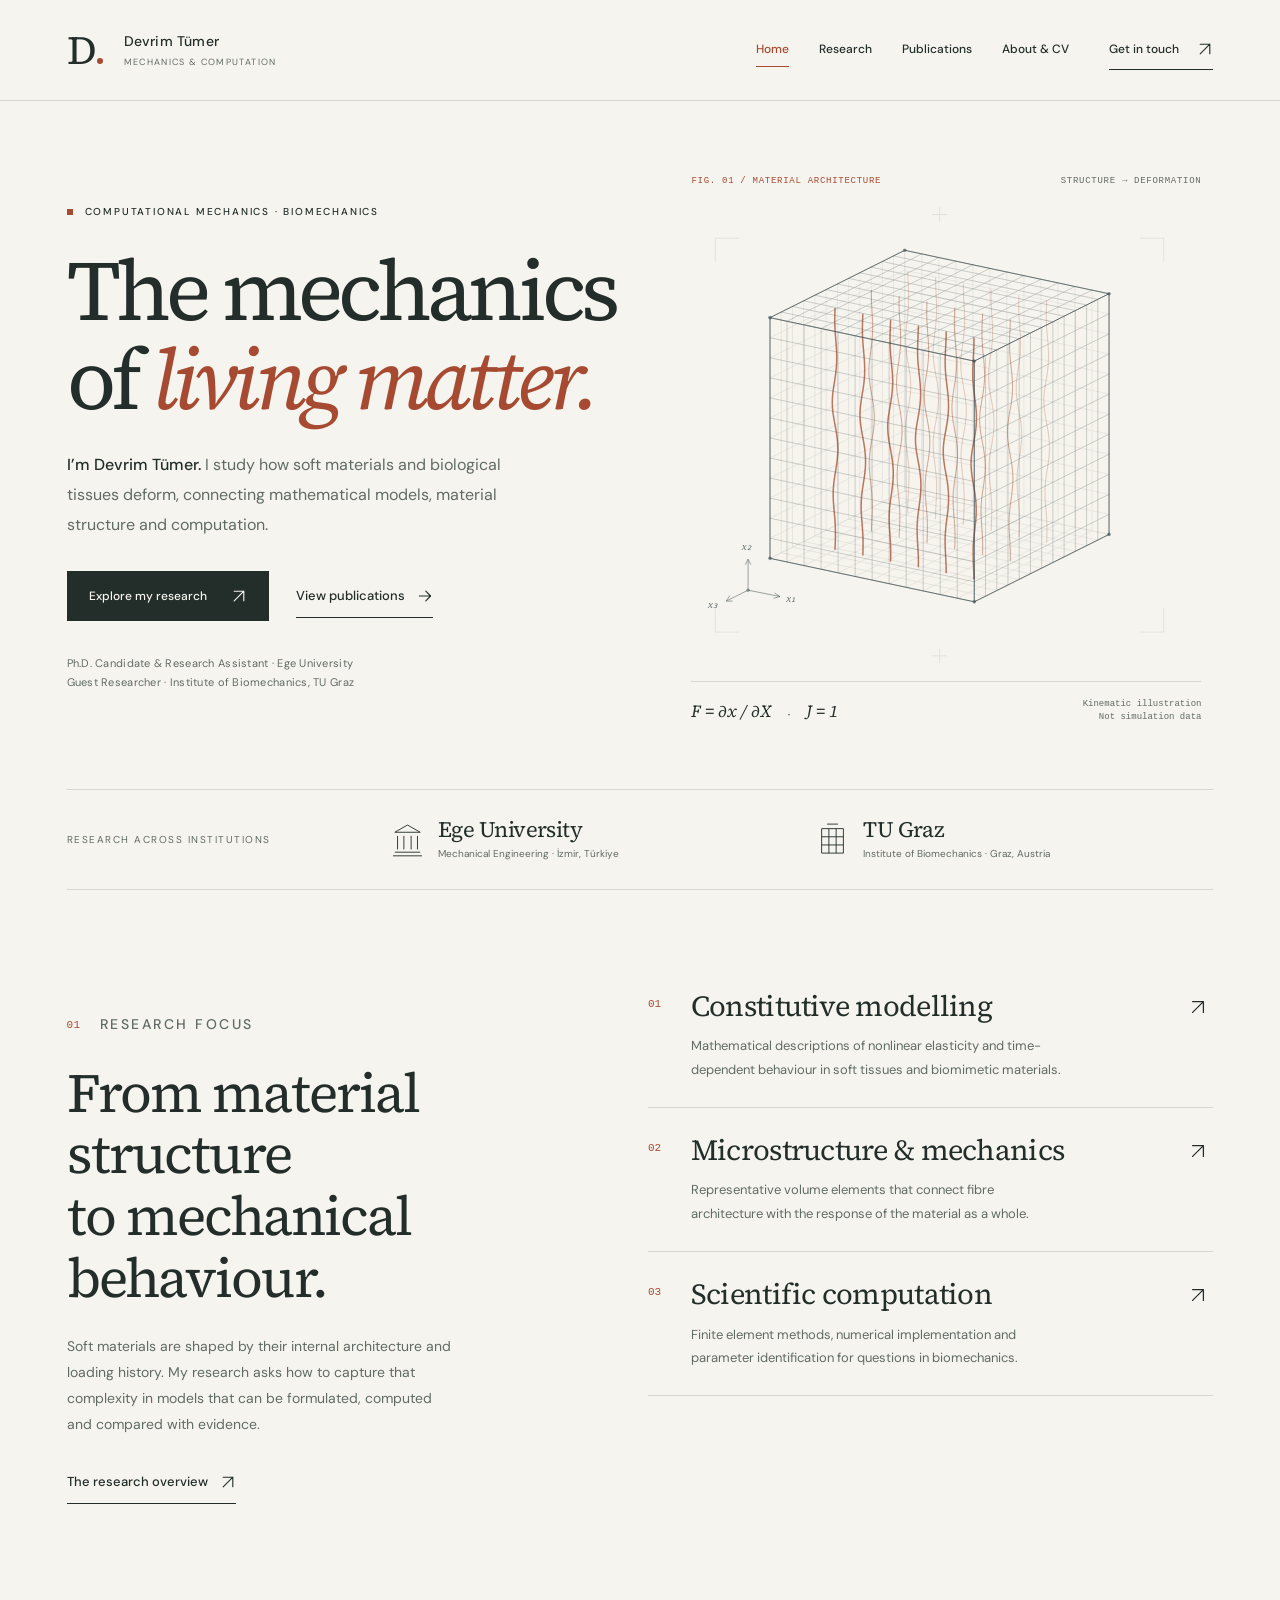
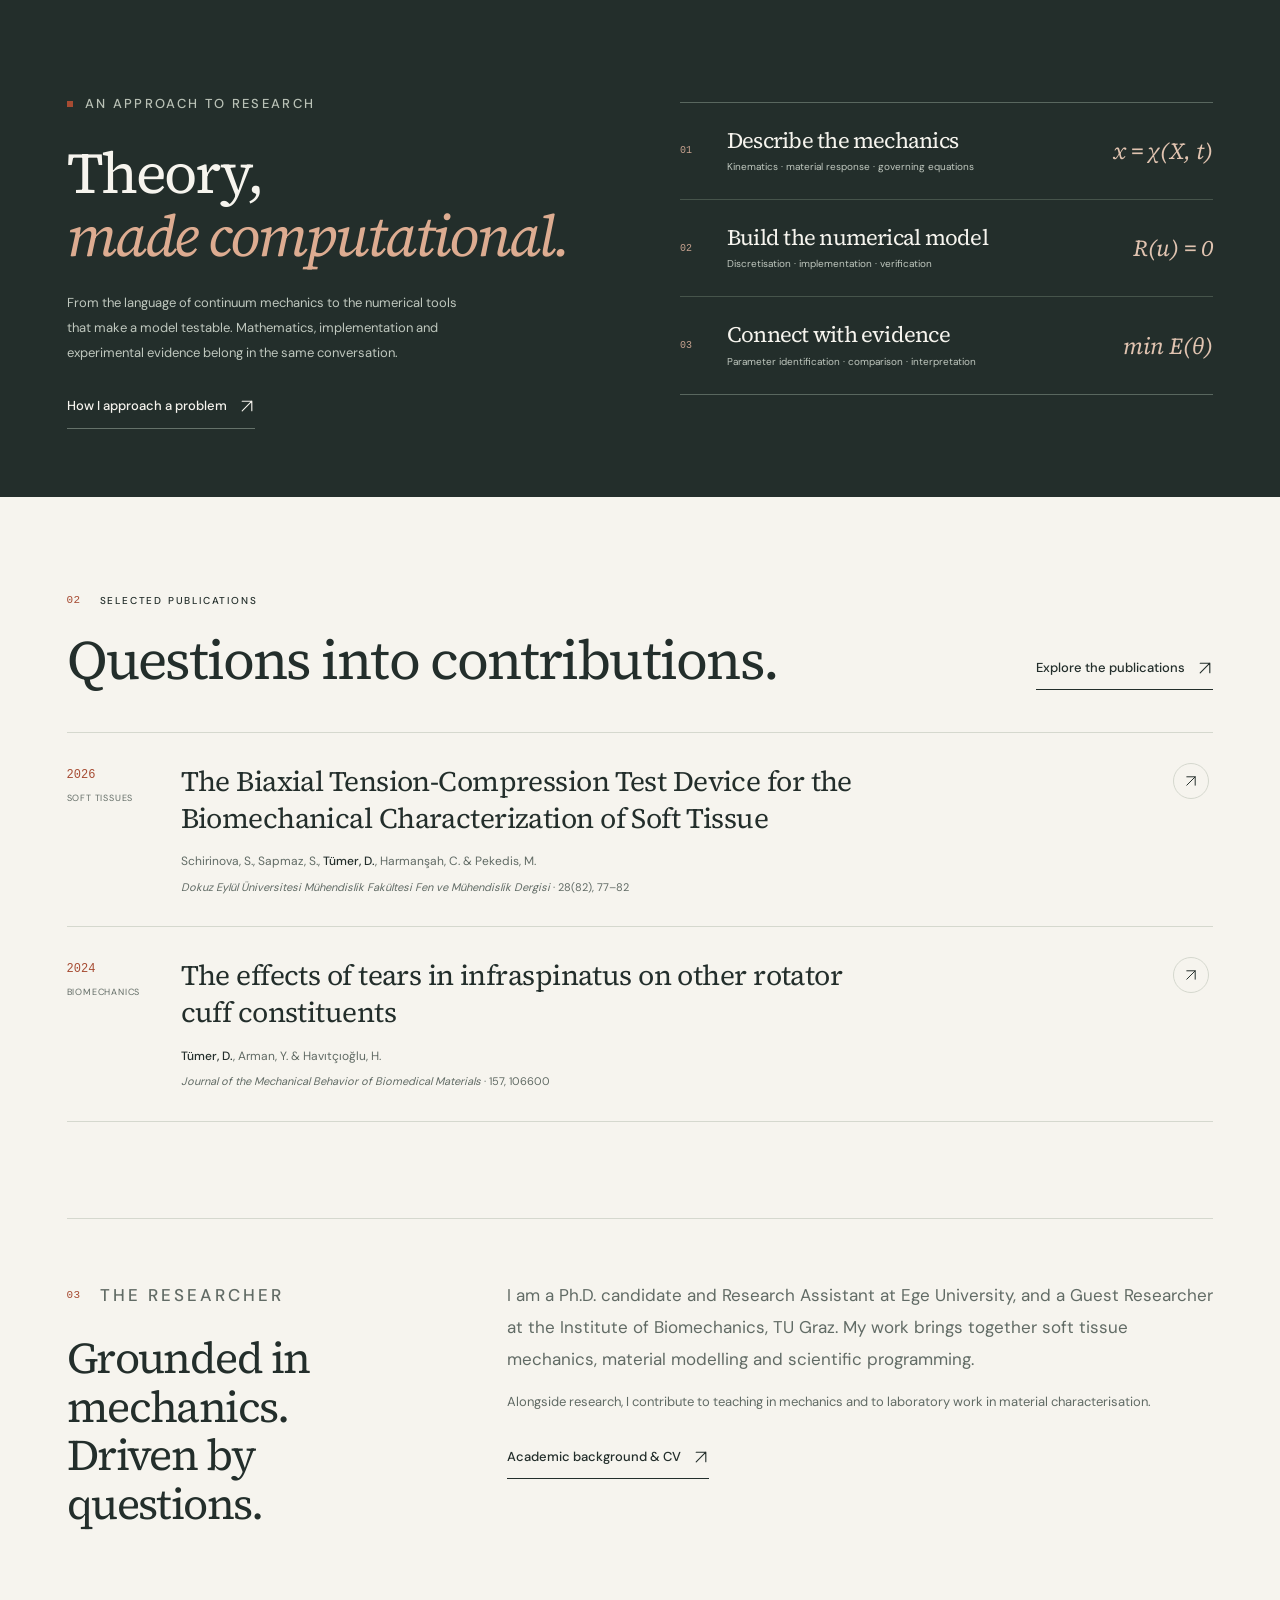
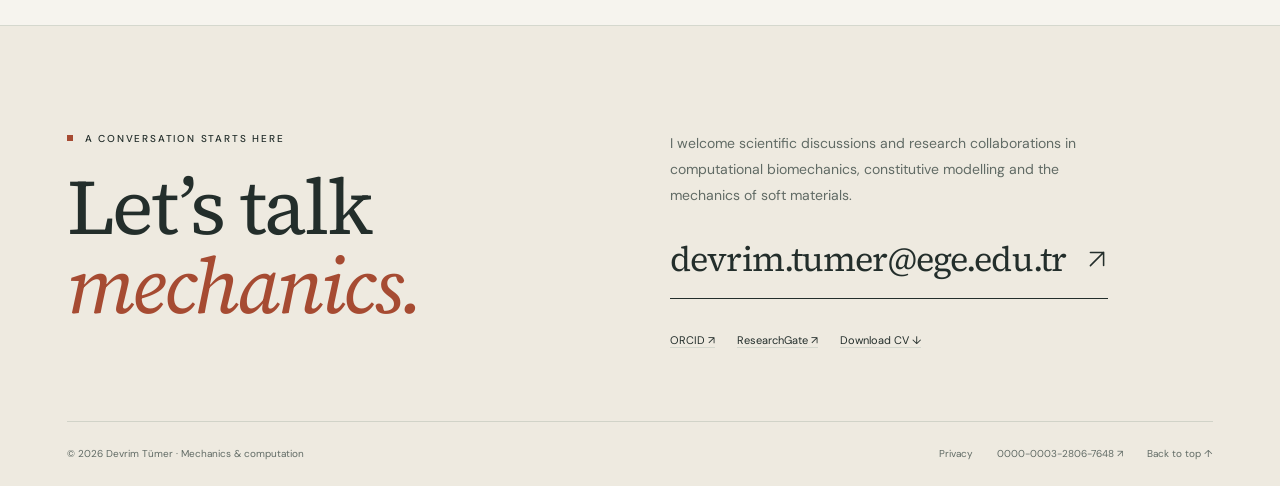
==== commit d7b5a467: "Add files via upload" ====
--- a/index.html
+++ b/index.html
@@ -1,220 +1,61 @@
+<!doctype html>
 <html lang="en"><head>
-  <meta charset="utf-8">
-  <meta name="viewport" content="width=device-width, initial-scale=1, shrink-to-fit=no">
-  <title>Devrim Tümer</title>
-
-  <link rel="stylesheet" href="https://stackpath.bootstrapcdn.com/bootstrap/4.4.1/css/bootstrap.min.css">
-  <link href="https://fonts.googleapis.com/css2?family=Mulish:ital,wght@0,300;0,400;0,700;1,400&amp;display=swap" rel="stylesheet">
-  <script src="https://kit.fontawesome.com/b730292a05.js" crossorigin="anonymous"></script><style media="all" id="fa-kit-upload"></style><style media="all" id="fa-v4-font-face">/*!
- * Font Awesome Pro 5.15.4 by @fontawesome - https://fontawesome.com
- * License - https://fontawesome.com/license (Commercial License)
- */@font-face{font-family:"FontAwesome";font-display:block;src:url(https://ka-p.fontawesome.com/releases/v5.15.4/webfonts/pro-fa-solid-900-5.0.0.eot);src:url(https://ka-p.fontawesome.com/releases/v5.15.4/webfonts/pro-fa-solid-900-5.0.0.eot?#iefix) format("embedded-opentype"),url(https://ka-p.fontawesome.com/releases/v5.15.4/webfonts/pro-fa-solid-900-5.0.0.woff2) format("woff2"),url(https://ka-p.fontawesome.com/releases/v5.15.4/webfonts/pro-fa-solid-900-5.0.0.woff) format("woff"),url(https://ka-p.fontawesome.com/releases/v5.15.4/webfonts/pro-fa-solid-900-5.0.0.ttf) format("truetype"),url(https://ka-p.fontawesome.com/releases/v5.15.4/webfonts/pro-fa-solid-900-5.0.0.svg#fontawesome) format("svg")}@font-face{font-family:"FontAwesome";font-display:block;src:url(https://ka-p.fontawesome.com/releases/v5.15.4/webfonts/pro-fa-brands-400-5.0.0.eot);src:url(https://ka-p.fontawesome.com/releases/v5.15.4/webfonts/pro-fa-brands-400-5.0.0.eot?#iefix) format("embedded-opentype"),url(https://ka-p.fontawesome.com/releases/v5.15.4/webfonts/pro-fa-brands-400-5.0.0.woff2) format("woff2"),url(https://ka-p.fontawesome.com/releases/v5.15.4/webfonts/pro-fa-brands-400-5.0.0.woff) format("woff"),url(https://ka-p.fontawesome.com/releases/v5.15.4/webfonts/pro-fa-brands-400-5.0.0.ttf) format("truetype"),url(https://ka-p.fontawesome.com/releases/v5.15.4/webfonts/pro-fa-brands-400-5.0.0.svg#fontawesome) format("svg")}@font-face{font-family:"FontAwesome";font-display:block;src:url(https://ka-p.fontawesome.com/releases/v5.15.4/webfonts/pro-fa-regular-400-5.0.0.eot);src:url(https://ka-p.fontawesome.com/releases/v5.15.4/webfonts/pro-fa-regular-400-5.0.0.eot?#iefix) format("embedded-opentype"),url(https://ka-p.fontawesome.com/releases/v5.15.4/webfonts/pro-fa-regular-400-5.0.0.woff2) format("woff2"),url(https://ka-p.fontawesome.com/releases/v5.15.4/webfonts/pro-fa-regular-400-5.0.0.woff) format("woff"),url(https://ka-p.fontawesome.com/releases/v5.15.4/webfonts/pro-fa-regular-400-5.0.0.ttf) format("truetype"),url(https://ka-p.fontawesome.com/releases/v5.15.4/webfonts/pro-fa-regular-400-5.0.0.svg#fontawesome) format("svg");unicode-range:U+f022,U+f024,U+f044,U+f057-f059,U+f07c,U+f089,U+f094,U+f09d,U+f0a4-f0a7,U+f0ea,U+f0f8,U+f0fe,U+f11c,U+f146,U+f14a,U+f14d,U+f150-f152,U+f191-f192,U+f1ad,U+f1cd,U+f1d8,U+f1ea,U+f255-f258,U+f25a-f25b,U+f28b,U+f28d,U+f2d0,U+f2d2,U+f410}@font-face{font-family:"FontAwesome";font-display:block;src:url(https://ka-p.fontawesome.com/releases/v5.15.4/webfonts/pro-fa-regular-400-5.0.3.eot);src:url(https://ka-p.fontawesome.com/releases/v5.15.4/webfonts/pro-fa-regular-400-5.0.3.eot?#iefix) format("embedded-opentype"),url(https://ka-p.fontawesome.com/releases/v5.15.4/webfonts/pro-fa-regular-400-5.0.3.woff2) format("woff2"),url(https://ka-p.fontawesome.com/releases/v5.15.4/webfonts/pro-fa-regular-400-5.0.3.woff) format("woff"),url(https://ka-p.fontawesome.com/releases/v5.15.4/webfonts/pro-fa-regular-400-5.0.3.ttf) format("truetype"),url(https://ka-p.fontawesome.com/releases/v5.15.4/webfonts/pro-fa-regular-400-5.0.3.svg#fontawesome) format("svg");unicode-range:U+f2b9,U+f2bb,U+f2c1}@font-face{font-family:"FontAwesome";font-display:block;src:url(https://ka-p.fontawesome.com/releases/v5.15.4/webfonts/pro-fa-brands-400-5.0.3.eot);src:url(https://ka-p.fontawesome.com/releases/v5.15.4/webfonts/pro-fa-brands-400-5.0.3.eot?#iefix) format("embedded-opentype"),url(https://ka-p.fontawesome.com/releases/v5.15.4/webfonts/pro-fa-brands-400-5.0.3.woff2) format("woff2"),url(https://ka-p.fontawesome.com/releases/v5.15.4/webfonts/pro-fa-brands-400-5.0.3.woff) format("woff"),url(https://ka-p.fontawesome.com/releases/v5.15.4/webfonts/pro-fa-brands-400-5.0.3.ttf) format("truetype"),url(https://ka-p.fontawesome.com/releases/v5.15.4/webfonts/pro-fa-brands-400-5.0.3.svg#fontawesome) format("svg");unicode-range:U+f18d,U+f1b5,U+f1d7,U+f210,U+f216,U+f286,U+f2b1}@font-face{font-family:"FontAwesome";font-display:block;src:url(https://ka-p.fontawesome.com/releases/v5.15.4/webfonts/pro-fa-solid-900-5.0.3.eot);src:url(https://ka-p.fontawesome.com/releases/v5.15.4/webfonts/pro-fa-solid-900-5.0.3.eot?#iefix) format("embedded-opentype"),url(https://ka-p.fontawesome.com/releases/v5.15.4/webfonts/pro-fa-solid-900-5.0.3.woff2) format("woff2"),url(https://ka-p.fontawesome.com/releases/v5.15.4/webfonts/pro-fa-solid-900-5.0.3.woff) format("woff"),url(https://ka-p.fontawesome.com/releases/v5.15.4/webfonts/pro-fa-solid-900-5.0.3.ttf) format("truetype"),url(https://ka-p.fontawesome.com/releases/v5.15.4/webfonts/pro-fa-solid-900-5.0.3.svg#fontawesome) format("svg");unicode-range:U+f245}@font-face{font-family:"FontAwesome";font-display:block;src:url(https://ka-p.fontawesome.com/releases/v5.15.4/webfonts/pro-fa-solid-900-5.11.0.eot);src:url(https://ka-p.fontawesome.com/releases/v5.15.4/webfonts/pro-fa-solid-900-5.11.0.eot?#iefix) format("embedded-opentype"),url(https://ka-p.fontawesome.com/releases/v5.15.4/webfonts/pro-fa-solid-900-5.11.0.woff2) format("woff2"),url(https://ka-p.fontawesome.com/releases/v5.15.4/webfonts/pro-fa-solid-900-5.11.0.woff) format("woff"),url(https://ka-p.fontawesome.com/releases/v5.15.4/webfonts/pro-fa-solid-900-5.11.0.ttf) format("truetype"),url(https://ka-p.fontawesome.com/releases/v5.15.4/webfonts/pro-fa-solid-900-5.11.0.svg#fontawesome) format("svg");unicode-range:U+f001,U+f02f,U+f042,U+f091,U+f104-f105,U+f11b,U+f13d,U+f1ac,U+f1ec,U+f223,U+f225,U+f22a-f22c,U+f26c,U+f29d}@font-face{font-family:"FontAwesome";font-display:block;src:url(https://ka-p.fontawesome.com/releases/v5.15.4/webfonts/pro-fa-regular-400-5.11.0.eot);src:url(https://ka-p.fontawesome.com/releases/v5.15.4/webfonts/pro-fa-regular-400-5.11.0.eot?#iefix) format("embedded-opentype"),url(https://ka-p.fontawesome.com/releases/v5.15.4/webfonts/pro-fa-regular-400-5.11.0.woff2) format("woff2"),url(https://ka-p.fontawesome.com/releases/v5.15.4/webfonts/pro-fa-regular-400-5.11.0.woff) format("woff"),url(https://ka-p.fontawesome.com/releases/v5.15.4/webfonts/pro-fa-regular-400-5.11.0.ttf) format("truetype"),url(https://ka-p.fontawesome.com/releases/v5.15.4/webfonts/pro-fa-regular-400-5.11.0.svg#fontawesome) format("svg");unicode-range:U+f0f3,U+f24d}@font-face{font-family:"FontAwesome";font-display:block;src:url(https://ka-p.fontawesome.com/releases/v5.15.4/webfonts/pro-fa-solid-900-5.9.0.eot);src:url(https://ka-p.fontawesome.com/releases/v5.15.4/webfonts/pro-fa-solid-900-5.9.0.eot?#iefix) format("embedded-opentype"),url(https://ka-p.fontawesome.com/releases/v5.15.4/webfonts/pro-fa-solid-900-5.9.0.woff2) format("woff2"),url(https://ka-p.fontawesome.com/releases/v5.15.4/webfonts/pro-fa-solid-900-5.9.0.woff) format("woff"),url(https://ka-p.fontawesome.com/releases/v5.15.4/webfonts/pro-fa-solid-900-5.9.0.ttf) format("truetype"),url(https://ka-p.fontawesome.com/releases/v5.15.4/webfonts/pro-fa-solid-900-5.9.0.svg#fontawesome) format("svg");unicode-range:U+f036-f03c,U+f0ae,U+f0ca-f0cd,U+f15d-f15e,U+f160-f163,U+f1dd}@font-face{font-family:"FontAwesome";font-display:block;src:url(https://ka-p.fontawesome.com/releases/v5.15.4/webfonts/pro-fa-solid-900-5.0.7.eot);src:url(https://ka-p.fontawesome.com/releases/v5.15.4/webfonts/pro-fa-solid-900-5.0.7.eot?#iefix) format("embedded-opentype"),url(https://ka-p.fontawesome.com/releases/v5.15.4/webfonts/pro-fa-solid-900-5.0.7.woff2) format("woff2"),url(https://ka-p.fontawesome.com/releases/v5.15.4/webfonts/pro-fa-solid-900-5.0.7.woff) format("woff"),url(https://ka-p.fontawesome.com/releases/v5.15.4/webfonts/pro-fa-solid-900-5.0.7.ttf) format("truetype"),url(https://ka-p.fontawesome.com/releases/v5.15.4/webfonts/pro-fa-solid-900-5.0.7.svg#fontawesome) format("svg");unicode-range:U+f0d1,U+f0f1,U+f0f9,U+f21e}@font-face{font-family:"FontAwesome";font-display:block;src:url(https://ka-p.fontawesome.com/releases/v5.15.4/webfonts/pro-fa-brands-400-5.12.0.eot);src:url(https://ka-p.fontawesome.com/releases/v5.15.4/webfonts/pro-fa-brands-400-5.12.0.eot?#iefix) format("embedded-opentype"),url(https://ka-p.fontawesome.com/releases/v5.15.4/webfonts/pro-fa-brands-400-5.12.0.woff2) format("woff2"),url(https://ka-p.fontawesome.com/releases/v5.15.4/webfonts/pro-fa-brands-400-5.12.0.woff) format("woff"),url(https://ka-p.fontawesome.com/releases/v5.15.4/webfonts/pro-fa-brands-400-5.12.0.ttf) format("truetype"),url(https://ka-p.fontawesome.com/releases/v5.15.4/webfonts/pro-fa-brands-400-5.12.0.svg#fontawesome) format("svg");unicode-range:U+f17b,U+f1e8,U+f267,U+f269,U+f2ae,U+f2c5}@font-face{font-family:"FontAwesome";font-display:block;src:url(https://ka-p.fontawesome.com/releases/v5.15.4/webfonts/pro-fa-solid-900-5.12.0.eot);src:url(https://ka-p.fontawesome.com/releases/v5.15.4/webfonts/pro-fa-solid-900-5.12.0.eot?#iefix) format("embedded-opentype"),url(https://ka-p.fontawesome.com/releases/v5.15.4/webfonts/pro-fa-solid-900-5.12.0.woff2) format("woff2"),url(https://ka-p.fontawesome.com/releases/v5.15.4/webfonts/pro-fa-solid-900-5.12.0.woff) format("woff"),url(https://ka-p.fontawesome.com/releases/v5.15.4/webfonts/pro-fa-solid-900-5.12.0.ttf) format("truetype"),url(https://ka-p.fontawesome.com/releases/v5.15.4/webfonts/pro-fa-solid-900-5.12.0.svg#fontawesome) format("svg");unicode-range:U+f135,U+f1e6,U+f2cc-f2cd,U+f422,U+f424}@font-face{font-family:"FontAwesome";font-display:block;src:url(https://ka-p.fontawesome.com/releases/v5.15.4/webfonts/pro-fa-regular-400-5.12.0.eot);src:url(https://ka-p.fontawesome.com/releases/v5.15.4/webfonts/pro-fa-regular-400-5.12.0.eot?#iefix) format("embedded-opentype"),url(https://ka-p.fontawesome.com/releases/v5.15.4/webfonts/pro-fa-regular-400-5.12.0.woff2) format("woff2"),url(https://ka-p.fontawesome.com/releases/v5.15.4/webfonts/pro-fa-regular-400-5.12.0.woff) format("woff"),url(https://ka-p.fontawesome.com/releases/v5.15.4/webfonts/pro-fa-regular-400-5.12.0.ttf) format("truetype"),url(https://ka-p.fontawesome.com/releases/v5.15.4/webfonts/pro-fa-regular-400-5.12.0.svg#fontawesome) format("svg");unicode-range:U+f259}@font-face{font-family:"FontAwesome";font-display:block;src:url(https://ka-p.fontawesome.com/releases/v5.15.4/webfonts/pro-fa-brands-400-5.8.0.eot);src:url(https://ka-p.fontawesome.com/releases/v5.15.4/webfonts/pro-fa-brands-400-5.8.0.eot?#iefix) format("embedded-opentype"),url(https://ka-p.fontawesome.com/releases/v5.15.4/webfonts/pro-fa-brands-400-5.8.0.woff2) format("woff2"),url(https://ka-p.fontawesome.com/releases/v5.15.4/webfonts/pro-fa-brands-400-5.8.0.woff) format("woff"),url(https://ka-p.fontawesome.com/releases/v5.15.4/webfonts/pro-fa-brands-400-5.8.0.ttf) format("truetype"),url(https://ka-p.fontawesome.com/releases/v5.15.4/webfonts/pro-fa-brands-400-5.8.0.svg#fontawesome) format("svg");unicode-range:U+f171,U+f179,U+f1e9,U+f27c}@font-face{font-family:"FontAwesome";font-display:block;src:url(https://ka-p.fontawesome.com/releases/v5.15.4/webfonts/pro-fa-solid-900-5.8.0.eot);src:url(https://ka-p.fontawesome.com/releases/v5.15.4/webfonts/pro-fa-solid-900-5.8.0.eot?#iefix) format("embedded-opentype"),url(https://ka-p.fontawesome.com/releases/v5.15.4/webfonts/pro-fa-solid-900-5.8.0.woff2) format("woff2"),url(https://ka-p.fontawesome.com/releases/v5.15.4/webfonts/pro-fa-solid-900-5.8.0.woff) format("woff"),url(https://ka-p.fontawesome.com/releases/v5.15.4/webfonts/pro-fa-solid-900-5.8.0.ttf) format("truetype"),url(https://ka-p.fontawesome.com/releases/v5.15.4/webfonts/pro-fa-solid-900-5.8.0.svg#fontawesome) format("svg");unicode-range:U+f01e,U+f021,U+f026,U+f076,U+f12d}@font-face{font-family:"FontAwesome";font-display:block;src:url(https://ka-p.fontawesome.com/releases/v5.15.4/webfonts/pro-fa-solid-900-5.0.9.eot);src:url(https://ka-p.fontawesome.com/releases/v5.15.4/webfonts/pro-fa-solid-900-5.0.9.eot?#iefix) format("embedded-opentype"),url(https://ka-p.fontawesome.com/releases/v5.15.4/webfonts/pro-fa-solid-900-5.0.9.woff2) format("woff2"),url(https://ka-p.fontawesome.com/releases/v5.15.4/webfonts/pro-fa-solid-900-5.0.9.woff) format("woff"),url(https://ka-p.fontawesome.com/releases/v5.15.4/webfonts/pro-fa-solid-900-5.0.9.ttf) format("truetype"),url(https://ka-p.fontawesome.com/releases/v5.15.4/webfonts/pro-fa-solid-900-5.0.9.svg#fontawesome) format("svg");unicode-range:U+f03d,U+f06c,U+f0f2,U+f10d-f10e,U+f187}@font-face{font-family:"FontAwesome";font-display:block;src:url(https://ka-p.fontawesome.com/releases/v5.15.4/webfonts/pro-fa-regular-400-5.0.9.eot);src:url(https://ka-p.fontawesome.com/releases/v5.15.4/webfonts/pro-fa-regular-400-5.0.9.eot?#iefix) format("embedded-opentype"),url(https://ka-p.fontawesome.com/releases/v5.15.4/webfonts/pro-fa-regular-400-5.0.9.woff2) format("woff2"),url(https://ka-p.fontawesome.com/releases/v5.15.4/webfonts/pro-fa-regular-400-5.0.9.woff) format("woff"),url(https://ka-p.fontawesome.com/releases/v5.15.4/webfonts/pro-fa-regular-400-5.0.9.ttf) format("truetype"),url(https://ka-p.fontawesome.com/releases/v5.15.4/webfonts/pro-fa-regular-400-5.0.9.svg#fontawesome) format("svg");unicode-range:U+f086,U+f2b5}@font-face{font-family:"FontAwesome";font-display:block;src:url(https://ka-p.fontawesome.com/releases/v5.15.4/webfonts/pro-fa-solid-900-5.10.2.eot);src:url(https://ka-p.fontawesome.com/releases/v5.15.4/webfonts/pro-fa-solid-900-5.10.2.eot?#iefix) format("embedded-opentype"),url(https://ka-p.fontawesome.com/releases/v5.15.4/webfonts/pro-fa-solid-900-5.10.2.woff2) format("woff2"),url(https://ka-p.fontawesome.com/releases/v5.15.4/webfonts/pro-fa-solid-900-5.10.2.woff) format("woff"),url(https://ka-p.fontawesome.com/releases/v5.15.4/webfonts/pro-fa-solid-900-5.10.2.ttf) format("truetype"),url(https://ka-p.fontawesome.com/releases/v5.15.4/webfonts/pro-fa-solid-900-5.10.2.svg#fontawesome) format("svg");unicode-range:U+f02c,U+f031-f035,U+f04b-f04d,U+f056,U+f073,U+f08d,U+f095,U+f0a3,U+f0dc-f0de,U+f110,U+f129-f12c,U+f193,U+f197,U+f1ab,U+f1ce,U+f1dc,U+f1f8,U+f29a,U+f29e,U+f2a7}@font-face{font-family:"FontAwesome";font-display:block;src:url(https://ka-p.fontawesome.com/releases/v5.15.4/webfonts/pro-fa-regular-400-5.10.2.eot);src:url(https://ka-p.fontawesome.com/releases/v5.15.4/webfonts/pro-fa-regular-400-5.10.2.eot?#iefix) format("embedded-opentype"),url(https://ka-p.fontawesome.com/releases/v5.15.4/webfonts/pro-fa-regular-400-5.10.2.woff2) format("woff2"),url(https://ka-p.fontawesome.com/releases/v5.15.4/webfonts/pro-fa-regular-400-5.10.2.woff) format("woff"),url(https://ka-p.fontawesome.com/releases/v5.15.4/webfonts/pro-fa-regular-400-5.10.2.ttf) format("truetype"),url(https://ka-p.fontawesome.com/releases/v5.15.4/webfonts/pro-fa-regular-400-5.10.2.svg#fontawesome) format("svg");unicode-range:U+f004-f005,U+f02e,U+f0c5,U+f0c7-f0c8,U+f0e0,U+f111,U+f133,U+f144,U+f15b-f15c,U+f164-f165,U+f1c1-f1c9,U+f1f9,U+f249,U+f271-f274,U+f2b6,U+f2ed}@font-face{font-family:"FontAwesome";font-display:block;src:url(https://ka-p.fontawesome.com/releases/v5.15.4/webfonts/pro-fa-solid-900-5.0.13.eot);src:url(https://ka-p.fontawesome.com/releases/v5.15.4/webfonts/pro-fa-solid-900-5.0.13.eot?#iefix) format("embedded-opentype"),url(https://ka-p.fontawesome.com/releases/v5.15.4/webfonts/pro-fa-solid-900-5.0.13.woff2) format("woff2"),url(https://ka-p.fontawesome.com/releases/v5.15.4/webfonts/pro-fa-solid-900-5.0.13.woff) format("woff"),url(https://ka-p.fontawesome.com/releases/v5.15.4/webfonts/pro-fa-solid-900-5.0.13.ttf) format("truetype"),url(https://ka-p.fontawesome.com/releases/v5.15.4/webfonts/pro-fa-solid-900-5.0.13.svg#fontawesome) format("svg");unicode-range:U+f010,U+f067,U+f072,U+f0ad,U+f0d6,U+f0e8,U+f130-f131,U+f24e}@font-face{font-family:"FontAwesome";font-display:block;src:url(https://ka-p.fontawesome.com/releases/v5.15.4/webfonts/pro-fa-regular-400-5.0.13.eot);src:url(https://ka-p.fontawesome.com/releases/v5.15.4/webfonts/pro-fa-regular-400-5.0.13.eot?#iefix) format("embedded-opentype"),url(https://ka-p.fontawesome.com/releases/v5.15.4/webfonts/pro-fa-regular-400-5.0.13.woff2) format("woff2"),url(https://ka-p.fontawesome.com/releases/v5.15.4/webfonts/pro-fa-regular-400-5.0.13.woff) format("woff"),url(https://ka-p.fontawesome.com/releases/v5.15.4/webfonts/pro-fa-regular-400-5.0.13.ttf) format("truetype"),url(https://ka-p.fontawesome.com/releases/v5.15.4/webfonts/pro-fa-regular-400-5.0.13.svg#fontawesome) format("svg");unicode-range:U+f3d1}@font-face{font-family:"FontAwesome";font-display:block;src:url(https://ka-p.fontawesome.com/releases/v5.15.4/webfonts/pro-fa-brands-400-5.13.1.eot);src:url(https://ka-p.fontawesome.com/releases/v5.15.4/webfonts/pro-fa-brands-400-5.13.1.eot?#iefix) format("embedded-opentype"),url(https://ka-p.fontawesome.com/releases/v5.15.4/webfonts/pro-fa-brands-400-5.13.1.woff2) format("woff2"),url(https://ka-p.fontawesome.com/releases/v5.15.4/webfonts/pro-fa-brands-400-5.13.1.woff) format("woff"),url(https://ka-p.fontawesome.com/releases/v5.15.4/webfonts/pro-fa-brands-400-5.13.1.ttf) format("truetype"),url(https://ka-p.fontawesome.com/releases/v5.15.4/webfonts/pro-fa-brands-400-5.13.1.svg#fontawesome) format("svg");unicode-range:U+f19e,U+f2b3,U+f2d5}@font-face{font-family:"FontAwesome";font-display:block;src:url(https://ka-p.fontawesome.com/releases/v5.15.4/webfonts/pro-fa-solid-900-5.1.0.eot);src:url(https://ka-p.fontawesome.com/releases/v5.15.4/webfonts/pro-fa-solid-900-5.1.0.eot?#iefix) format("embedded-opentype"),url(https://ka-p.fontawesome.com/releases/v5.15.4/webfonts/pro-fa-solid-900-5.1.0.woff2) format("woff2"),url(https://ka-p.fontawesome.com/releases/v5.15.4/webfonts/pro-fa-solid-900-5.1.0.woff) format("woff"),url(https://ka-p.fontawesome.com/releases/v5.15.4/webfonts/pro-fa-solid-900-5.1.0.ttf) format("truetype"),url(https://ka-p.fontawesome.com/releases/v5.15.4/webfonts/pro-fa-solid-900-5.1.0.svg#fontawesome) format("svg");unicode-range:U+f043,U+f0c4,U+f0d0,U+f125,U+f1ba,U+f1fb-f1fc,U+f207,U+f236}@font-face{font-family:"FontAwesome";font-display:block;src:url(https://ka-p.fontawesome.com/releases/v5.15.4/webfonts/pro-fa-brands-400-5.1.0.eot);src:url(https://ka-p.fontawesome.com/releases/v5.15.4/webfonts/pro-fa-brands-400-5.1.0.eot?#iefix) format("embedded-opentype"),url(https://ka-p.fontawesome.com/releases/v5.15.4/webfonts/pro-fa-brands-400-5.1.0.woff2) format("woff2"),url(https://ka-p.fontawesome.com/releases/v5.15.4/webfonts/pro-fa-brands-400-5.1.0.woff) format("woff"),url(https://ka-p.fontawesome.com/releases/v5.15.4/webfonts/pro-fa-brands-400-5.1.0.ttf) format("truetype"),url(https://ka-p.fontawesome.com/releases/v5.15.4/webfonts/pro-fa-brands-400-5.1.0.svg#fontawesome) format("svg");unicode-range:U+f25e}@font-face{font-family:"FontAwesome";font-display:block;src:url(https://ka-p.fontawesome.com/releases/v5.15.4/webfonts/pro-fa-regular-400-5.1.0.eot);src:url(https://ka-p.fontawesome.com/releases/v5.15.4/webfonts/pro-fa-regular-400-5.1.0.eot?#iefix) format("embedded-opentype"),url(https://ka-p.fontawesome.com/releases/v5.15.4/webfonts/pro-fa-regular-400-5.1.0.woff2) format("woff2"),url(https://ka-p.fontawesome.com/releases/v5.15.4/webfonts/pro-fa-regular-400-5.1.0.woff) format("woff"),url(https://ka-p.fontawesome.com/releases/v5.15.4/webfonts/pro-fa-regular-400-5.1.0.ttf) format("truetype"),url(https://ka-p.fontawesome.com/releases/v5.15.4/webfonts/pro-fa-regular-400-5.1.0.svg#fontawesome) format("svg");unicode-range:U+f279}@font-face{font-family:"FontAwesome";font-display:block;src:url(https://ka-p.fontawesome.com/releases/v5.15.4/webfonts/pro-fa-regular-400-5.2.0.eot);src:url(https://ka-p.fontawesome.com/releases/v5.15.4/webfonts/pro-fa-regular-400-5.2.0.eot?#iefix) format("embedded-opentype"),url(https://ka-p.fontawesome.com/releases/v5.15.4/webfonts/pro-fa-regular-400-5.2.0.woff2) format("woff2"),url(https://ka-p.fontawesome.com/releases/v5.15.4/webfonts/pro-fa-regular-400-5.2.0.woff) format("woff"),url(https://ka-p.fontawesome.com/releases/v5.15.4/webfonts/pro-fa-regular-400-5.2.0.ttf) format("truetype"),url(https://ka-p.fontawesome.com/releases/v5.15.4/webfonts/pro-fa-regular-400-5.2.0.svg#fontawesome) format("svg");unicode-range:U+f1f6}@font-face{font-family:"FontAwesome";font-display:block;src:url(https://ka-p.fontawesome.com/releases/v5.15.4/webfonts/pro-fa-solid-900-5.2.0.eot);src:url(https://ka-p.fontawesome.com/releases/v5.15.4/webfonts/pro-fa-solid-900-5.2.0.eot?#iefix) format("embedded-opentype"),url(https://ka-p.fontawesome.com/releases/v5.15.4/webfonts/pro-fa-solid-900-5.2.0.woff2) format("woff2"),url(https://ka-p.fontawesome.com/releases/v5.15.4/webfonts/pro-fa-solid-900-5.2.0.woff) format("woff"),url(https://ka-p.fontawesome.com/releases/v5.15.4/webfonts/pro-fa-solid-900-5.2.0.ttf) format("truetype"),url(https://ka-p.fontawesome.com/releases/v5.15.4/webfonts/pro-fa-solid-900-5.2.0.svg#fontawesome) format("svg");unicode-range:U+f018,U+f109,U+f1b9,U+f1e5,U+f21d,U+f276-f277}@font-face{font-family:"FontAwesome";font-display:block;src:url(https://ka-p.fontawesome.com/releases/v5.15.4/webfonts/pro-fa-solid-900-5.5.0.eot);src:url(https://ka-p.fontawesome.com/releases/v5.15.4/webfonts/pro-fa-solid-900-5.5.0.eot?#iefix) format("embedded-opentype"),url(https://ka-p.fontawesome.com/releases/v5.15.4/webfonts/pro-fa-solid-900-5.5.0.woff2) format("woff2"),url(https://ka-p.fontawesome.com/releases/v5.15.4/webfonts/pro-fa-solid-900-5.5.0.woff) format("woff"),url(https://ka-p.fontawesome.com/releases/v5.15.4/webfonts/pro-fa-solid-900-5.5.0.ttf) format("truetype"),url(https://ka-p.fontawesome.com/releases/v5.15.4/webfonts/pro-fa-solid-900-5.5.0.svg#fontawesome) format("svg");unicode-range:U+f0e7}@font-face{font-family:"FontAwesome";font-display:block;src:url(https://ka-p.fontawesome.com/releases/v5.15.4/webfonts/pro-fa-regular-400-5.5.0.eot);src:url(https://ka-p.fontawesome.com/releases/v5.15.4/webfonts/pro-fa-regular-400-5.5.0.eot?#iefix) format("embedded-opentype"),url(https://ka-p.fontawesome.com/releases/v5.15.4/webfonts/pro-fa-regular-400-5.5.0.woff2) format("woff2"),url(https://ka-p.fontawesome.com/releases/v5.15.4/webfonts/pro-fa-regular-400-5.5.0.woff) format("woff"),url(https://ka-p.fontawesome.com/releases/v5.15.4/webfonts/pro-fa-regular-400-5.5.0.ttf) format("truetype"),url(https://ka-p.fontawesome.com/releases/v5.15.4/webfonts/pro-fa-regular-400-5.5.0.svg#fontawesome) format("svg");unicode-range:U+f185,U+f2dc}@font-face{font-family:"FontAwesome";font-display:block;src:url(https://ka-p.fontawesome.com/releases/v5.15.4/webfonts/pro-fa-solid-900-5.3.0.eot);src:url(https://ka-p.fontawesome.com/releases/v5.15.4/webfonts/pro-fa-solid-900-5.3.0.eot?#iefix) format("embedded-opentype"),url(https://ka-p.fontawesome.com/releases/v5.15.4/webfonts/pro-fa-solid-900-5.3.0.woff2) format("woff2"),url(https://ka-p.fontawesome.com/releases/v5.15.4/webfonts/pro-fa-solid-900-5.3.0.woff) format("woff"),url(https://ka-p.fontawesome.com/releases/v5.15.4/webfonts/pro-fa-solid-900-5.3.0.ttf) format("truetype"),url(https://ka-p.fontawesome.com/releases/v5.15.4/webfonts/pro-fa-solid-900-5.3.0.svg#fontawesome) format("svg");unicode-range:U+f027-f028,U+f0a1,U+f0b1,U+f200-f201}@font-face{font-family:"FontAwesome";font-display:block;src:url(https://ka-p.fontawesome.com/releases/v5.15.4/webfonts/pro-fa-regular-400-5.3.0.eot);src:url(https://ka-p.fontawesome.com/releases/v5.15.4/webfonts/pro-fa-regular-400-5.3.0.eot?#iefix) format("embedded-opentype"),url(https://ka-p.fontawesome.com/releases/v5.15.4/webfonts/pro-fa-regular-400-5.3.0.woff2) format("woff2"),url(https://ka-p.fontawesome.com/releases/v5.15.4/webfonts/pro-fa-regular-400-5.3.0.woff) format("woff"),url(https://ka-p.fontawesome.com/releases/v5.15.4/webfonts/pro-fa-regular-400-5.3.0.ttf) format("truetype"),url(https://ka-p.fontawesome.com/releases/v5.15.4/webfonts/pro-fa-regular-400-5.3.0.svg#fontawesome) format("svg");unicode-range:U+f080,U+f0eb}@font-face{font-family:"FontAwesome";font-display:block;src:url(https://ka-p.fontawesome.com/releases/v5.15.4/webfonts/pro-fa-solid-900-5.15.4.eot);src:url(https://ka-p.fontawesome.com/releases/v5.15.4/webfonts/pro-fa-solid-900-5.15.4.eot?#iefix) format("embedded-opentype"),url(https://ka-p.fontawesome.com/releases/v5.15.4/webfonts/pro-fa-solid-900-5.15.4.woff2) format("woff2"),url(https://ka-p.fontawesome.com/releases/v5.15.4/webfonts/pro-fa-solid-900-5.15.4.woff) format("woff"),url(https://ka-p.fontawesome.com/releases/v5.15.4/webfonts/pro-fa-solid-900-5.15.4.ttf) format("truetype"),url(https://ka-p.fontawesome.com/releases/v5.15.4/webfonts/pro-fa-solid-900-5.15.4.svg#fontawesome) format("svg");unicode-range:U+f140,U+f188}@font-face{font-family:"FontAwesome";font-display:block;src:url(https://ka-p.fontawesome.com/releases/v5.15.4/webfonts/pro-fa-brands-400-5.15.4.eot);src:url(https://ka-p.fontawesome.com/releases/v5.15.4/webfonts/pro-fa-brands-400-5.15.4.eot?#iefix) format("embedded-opentype"),url(https://ka-p.fontawesome.com/releases/v5.15.4/webfonts/pro-fa-brands-400-5.15.4.woff2) format("woff2"),url(https://ka-p.fontawesome.com/releases/v5.15.4/webfonts/pro-fa-brands-400-5.15.4.woff) format("woff"),url(https://ka-p.fontawesome.com/releases/v5.15.4/webfonts/pro-fa-brands-400-5.15.4.ttf) format("truetype"),url(https://ka-p.fontawesome.com/releases/v5.15.4/webfonts/pro-fa-brands-400-5.15.4.svg#fontawesome) format("svg");unicode-range:U+f2b4}@font-face{font-family:"FontAwesome";font-display:block;src:url(https://ka-p.fontawesome.com/releases/v5.15.4/webfonts/pro-fa-solid-900-5.10.1.eot);src:url(https://ka-p.fontawesome.com/releases/v5.15.4/webfonts/pro-fa-solid-900-5.10.1.eot?#iefix) format("embedded-opentype"),url(https://ka-p.fontawesome.com/releases/v5.15.4/webfonts/pro-fa-solid-900-5.10.1.woff2) format("woff2"),url(https://ka-p.fontawesome.com/releases/v5.15.4/webfonts/pro-fa-solid-900-5.10.1.woff) format("woff"),url(https://ka-p.fontawesome.com/releases/v5.15.4/webfonts/pro-fa-solid-900-5.10.1.ttf) format("truetype"),url(https://ka-p.fontawesome.com/releases/v5.15.4/webfonts/pro-fa-solid-900-5.10.1.svg#fontawesome) format("svg");unicode-range:U+f000,U+f012,U+f029,U+f06d,U+f083-f084,U+f11e,U+f19d,U+f251-f253,U+f275,U+f27a,U+f2d1,U+f302}@font-face{font-family:"FontAwesome";font-display:block;src:url(https://ka-p.fontawesome.com/releases/v5.15.4/webfonts/pro-fa-regular-400-5.10.1.eot);src:url(https://ka-p.fontawesome.com/releases/v5.15.4/webfonts/pro-fa-regular-400-5.10.1.eot?#iefix) format("embedded-opentype"),url(https://ka-p.fontawesome.com/releases/v5.15.4/webfonts/pro-fa-regular-400-5.10.1.woff2) format("woff2"),url(https://ka-p.fontawesome.com/releases/v5.15.4/webfonts/pro-fa-regular-400-5.10.1.woff) format("woff"),url(https://ka-p.fontawesome.com/releases/v5.15.4/webfonts/pro-fa-regular-400-5.10.1.ttf) format("truetype"),url(https://ka-p.fontawesome.com/releases/v5.15.4/webfonts/pro-fa-regular-400-5.10.1.svg#fontawesome) format("svg");unicode-range:U+f03e,U+f075,U+f07b,U+f0a0,U+f20a,U+f247-f248,U+f254,U+f25d,U+f2c2,U+f3a5}@font-face{font-family:"FontAwesome";font-display:block;src:url(https://ka-p.fontawesome.com/releases/v5.15.4/webfonts/pro-fa-brands-400-5.7.0.eot);src:url(https://ka-p.fontawesome.com/releases/v5.15.4/webfonts/pro-fa-brands-400-5.7.0.eot?#iefix) format("embedded-opentype"),url(https://ka-p.fontawesome.com/releases/v5.15.4/webfonts/pro-fa-brands-400-5.7.0.woff2) format("woff2"),url(https://ka-p.fontawesome.com/releases/v5.15.4/webfonts/pro-fa-brands-400-5.7.0.woff) format("woff"),url(https://ka-p.fontawesome.com/releases/v5.15.4/webfonts/pro-fa-brands-400-5.7.0.ttf) format("truetype"),url(https://ka-p.fontawesome.com/releases/v5.15.4/webfonts/pro-fa-brands-400-5.7.0.svg#fontawesome) format("svg");unicode-range:U+f198,U+f1a5,U+f1a8,U+f1f3,U+f214,U+f23c,U+f296,U+f2aa}@font-face{font-family:"FontAwesome";font-display:block;src:url(https://ka-p.fontawesome.com/releases/v5.15.4/webfonts/pro-fa-regular-400-5.7.0.eot);src:url(https://ka-p.fontawesome.com/releases/v5.15.4/webfonts/pro-fa-regular-400-5.7.0.eot?#iefix) format("embedded-opentype"),url(https://ka-p.fontawesome.com/releases/v5.15.4/webfonts/pro-fa-regular-400-5.7.0.woff2) format("woff2"),url(https://ka-p.fontawesome.com/releases/v5.15.4/webfonts/pro-fa-regular-400-5.7.0.woff) format("woff"),url(https://ka-p.fontawesome.com/releases/v5.15.4/webfonts/pro-fa-regular-400-5.7.0.ttf) format("truetype"),url(https://ka-p.fontawesome.com/releases/v5.15.4/webfonts/pro-fa-regular-400-5.7.0.svg#fontawesome) format("svg");unicode-range:U+f06e,U+f070}@font-face{font-family:"FontAwesome";font-display:block;src:url(https://ka-p.fontawesome.com/releases/v5.15.4/webfonts/pro-fa-solid-900-5.7.0.eot);src:url(https://ka-p.fontawesome.com/releases/v5.15.4/webfonts/pro-fa-solid-900-5.7.0.eot?#iefix) format("embedded-opentype"),url(https://ka-p.fontawesome.com/releases/v5.15.4/webfonts/pro-fa-solid-900-5.7.0.woff2) format("woff2"),url(https://ka-p.fontawesome.com/releases/v5.15.4/webfonts/pro-fa-solid-900-5.7.0.woff) format("woff"),url(https://ka-p.fontawesome.com/releases/v5.15.4/webfonts/pro-fa-solid-900-5.7.0.ttf) format("truetype"),url(https://ka-p.fontawesome.com/releases/v5.15.4/webfonts/pro-fa-solid-900-5.7.0.svg#fontawesome) format("svg");unicode-range:U+f00a,U+f015,U+f1e4,U+f2a0}@font-face{font-family:"FontAwesome";font-display:block;src:url(https://ka-p.fontawesome.com/releases/v5.15.4/webfonts/pro-fa-regular-400-5.12.1.eot);src:url(https://ka-p.fontawesome.com/releases/v5.15.4/webfonts/pro-fa-regular-400-5.12.1.eot?#iefix) format("embedded-opentype"),url(https://ka-p.fontawesome.com/releases/v5.15.4/webfonts/pro-fa-regular-400-5.12.1.woff2) format("woff2"),url(https://ka-p.fontawesome.com/releases/v5.15.4/webfonts/pro-fa-regular-400-5.12.1.woff) format("woff"),url(https://ka-p.fontawesome.com/releases/v5.15.4/webfonts/pro-fa-regular-400-5.12.1.ttf) format("truetype"),url(https://ka-p.fontawesome.com/releases/v5.15.4/webfonts/pro-fa-regular-400-5.12.1.svg#fontawesome) format("svg");unicode-range:U+f017}@font-face{font-family:"FontAwesome";font-display:block;src:url(https://ka-p.fontawesome.com/releases/v5.15.4/webfonts/pro-fa-brands-400-5.12.1.eot);src:url(https://ka-p.fontawesome.com/releases/v5.15.4/webfonts/pro-fa-brands-400-5.12.1.eot?#iefix) format("embedded-opentype"),url(https://ka-p.fontawesome.com/releases/v5.15.4/webfonts/pro-fa-brands-400-5.12.1.woff2) format("woff2"),url(https://ka-p.fontawesome.com/releases/v5.15.4/webfonts/pro-fa-brands-400-5.12.1.woff) format("woff"),url(https://ka-p.fontawesome.com/releases/v5.15.4/webfonts/pro-fa-brands-400-5.12.1.ttf) format("truetype"),url(https://ka-p.fontawesome.com/releases/v5.15.4/webfonts/pro-fa-brands-400-5.12.1.svg#fontawesome) format("svg");unicode-range:U+f282}@font-face{font-family:"FontAwesome";font-display:block;src:url(https://ka-p.fontawesome.com/releases/v5.15.4/webfonts/pro-fa-solid-900-5.0.11.eot);src:url(https://ka-p.fontawesome.com/releases/v5.15.4/webfonts/pro-fa-solid-900-5.0.11.eot?#iefix) format("embedded-opentype"),url(https://ka-p.fontawesome.com/releases/v5.15.4/webfonts/pro-fa-solid-900-5.0.11.woff2) format("woff2"),url(https://ka-p.fontawesome.com/releases/v5.15.4/webfonts/pro-fa-solid-900-5.0.11.woff) format("woff"),url(https://ka-p.fontawesome.com/releases/v5.15.4/webfonts/pro-fa-solid-900-5.0.11.ttf) format("truetype"),url(https://ka-p.fontawesome.com/releases/v5.15.4/webfonts/pro-fa-solid-900-5.0.11.svg#fontawesome) format("svg");unicode-range:U+f0c0,U+f0c2,U+f0f0,U+f1de,U+f21b,U+f234-f235}@font-face{font-family:"FontAwesome";font-display:block;src:url(https://ka-p.fontawesome.com/releases/v5.15.4/webfonts/pro-fa-brands-400-5.0.11.eot);src:url(https://ka-p.fontawesome.com/releases/v5.15.4/webfonts/pro-fa-brands-400-5.0.11.eot?#iefix) format("embedded-opentype"),url(https://ka-p.fontawesome.com/releases/v5.15.4/webfonts/pro-fa-brands-400-5.0.11.woff2) format("woff2"),url(https://ka-p.fontawesome.com/releases/v5.15.4/webfonts/pro-fa-brands-400-5.0.11.woff) format("woff"),url(https://ka-p.fontawesome.com/releases/v5.15.4/webfonts/pro-fa-brands-400-5.0.11.ttf) format("truetype"),url(https://ka-p.fontawesome.com/releases/v5.15.4/webfonts/pro-fa-brands-400-5.0.11.svg#fontawesome) format("svg");unicode-range:U+f203}@font-face{font-family:"FontAwesome";font-display:block;src:url(https://ka-p.fontawesome.com/releases/v5.15.4/webfonts/pro-fa-regular-400-5.0.11.eot);src:url(https://ka-p.fontawesome.com/releases/v5.15.4/webfonts/pro-fa-regular-400-5.0.11.eot?#iefix) format("embedded-opentype"),url(https://ka-p.fontawesome.com/releases/v5.15.4/webfonts/pro-fa-regular-400-5.0.11.woff2) format("woff2"),url(https://ka-p.fontawesome.com/releases/v5.15.4/webfonts/pro-fa-regular-400-5.0.11.woff) format("woff"),url(https://ka-p.fontawesome.com/releases/v5.15.4/webfonts/pro-fa-regular-400-5.0.11.ttf) format("truetype"),url(https://ka-p.fontawesome.com/releases/v5.15.4/webfonts/pro-fa-regular-400-5.0.11.svg#fontawesome) format("svg");unicode-range:U+f007}@font-face{font-family:"FontAwesome";font-display:block;src:url(https://ka-p.fontawesome.com/releases/v5.15.4/webfonts/pro-fa-regular-400-5.11.1.eot);src:url(https://ka-p.fontawesome.com/releases/v5.15.4/webfonts/pro-fa-regular-400-5.11.1.eot?#iefix) format("embedded-opentype"),url(https://ka-p.fontawesome.com/releases/v5.15.4/webfonts/pro-fa-regular-400-5.11.1.woff2) format("woff2"),url(https://ka-p.fontawesome.com/releases/v5.15.4/webfonts/pro-fa-regular-400-5.11.1.woff) format("woff"),url(https://ka-p.fontawesome.com/releases/v5.15.4/webfonts/pro-fa-regular-400-5.11.1.ttf) format("truetype"),url(https://ka-p.fontawesome.com/releases/v5.15.4/webfonts/pro-fa-regular-400-5.11.1.svg#fontawesome) format("svg");unicode-range:U+f118-f11a,U+f14e,U+f186,U+f2bd}@font-face{font-family:"FontAwesome";font-display:block;src:url(https://ka-p.fontawesome.com/releases/v5.15.4/webfonts/pro-fa-solid-900-5.11.1.eot);src:url(https://ka-p.fontawesome.com/releases/v5.15.4/webfonts/pro-fa-solid-900-5.11.1.eot?#iefix) format("embedded-opentype"),url(https://ka-p.fontawesome.com/releases/v5.15.4/webfonts/pro-fa-solid-900-5.11.1.woff2) format("woff2"),url(https://ka-p.fontawesome.com/releases/v5.15.4/webfonts/pro-fa-solid-900-5.11.1.woff) format("woff"),url(https://ka-p.fontawesome.com/releases/v5.15.4/webfonts/pro-fa-solid-900-5.11.1.ttf) format("truetype"),url(https://ka-p.fontawesome.com/releases/v5.15.4/webfonts/pro-fa-solid-900-5.11.1.svg#fontawesome) format("svg");unicode-range:U+f00d,U+f048,U+f051,U+f0ac,U+f0b0,U+f155,U+f19c,U+f1eb,U+f21a,U+f221,U+f22d}@font-face{font-family:"FontAwesome";font-display:block;src:url(https://ka-p.fontawesome.com/releases/v5.15.4/webfonts/pro-fa-brands-400-5.0.1.eot);src:url(https://ka-p.fontawesome.com/releases/v5.15.4/webfonts/pro-fa-brands-400-5.0.1.eot?#iefix) format("embedded-opentype"),url(https://ka-p.fontawesome.com/releases/v5.15.4/webfonts/pro-fa-brands-400-5.0.1.woff2) format("woff2"),url(https://ka-p.fontawesome.com/releases/v5.15.4/webfonts/pro-fa-brands-400-5.0.1.woff) format("woff"),url(https://ka-p.fontawesome.com/releases/v5.15.4/webfonts/pro-fa-brands-400-5.0.1.ttf) format("truetype"),url(https://ka-p.fontawesome.com/releases/v5.15.4/webfonts/pro-fa-brands-400-5.0.1.svg#fontawesome) format("svg");unicode-range:U+f16b}@font-face{font-family:"FontAwesome";font-display:block;src:url(https://ka-p.fontawesome.com/releases/v5.15.4/webfonts/pro-fa-solid-900-5.0.1.eot);src:url(https://ka-p.fontawesome.com/releases/v5.15.4/webfonts/pro-fa-solid-900-5.0.1.eot?#iefix) format("embedded-opentype"),url(https://ka-p.fontawesome.com/releases/v5.15.4/webfonts/pro-fa-solid-900-5.0.1.woff2) format("woff2"),url(https://ka-p.fontawesome.com/releases/v5.15.4/webfonts/pro-fa-solid-900-5.0.1.woff) format("woff"),url(https://ka-p.fontawesome.com/releases/v5.15.4/webfonts/pro-fa-solid-900-5.0.1.ttf) format("truetype"),url(https://ka-p.fontawesome.com/releases/v5.15.4/webfonts/pro-fa-solid-900-5.0.1.svg#fontawesome) format("svg");unicode-range:U+f3c1}@font-face{font-family:"FontAwesome";font-display:block;src:url(https://ka-p.fontawesome.com/releases/v5.15.4/webfonts/pro-fa-solid-900-5.6.1.eot);src:url(https://ka-p.fontawesome.com/releases/v5.15.4/webfonts/pro-fa-solid-900-5.6.1.eot?#iefix) format("embedded-opentype"),url(https://ka-p.fontawesome.com/releases/v5.15.4/webfonts/pro-fa-solid-900-5.6.1.woff2) format("woff2"),url(https://ka-p.fontawesome.com/releases/v5.15.4/webfonts/pro-fa-solid-900-5.6.1.woff) format("woff"),url(https://ka-p.fontawesome.com/releases/v5.15.4/webfonts/pro-fa-solid-900-5.6.1.ttf) format("truetype"),url(https://ka-p.fontawesome.com/releases/v5.15.4/webfonts/pro-fa-solid-900-5.6.1.svg#fontawesome) format("svg");unicode-range:U+f071}@font-face{font-family:"FontAwesome";font-display:block;src:url(https://ka-p.fontawesome.com/releases/v5.15.4/webfonts/pro-fa-brands-400-5.8.2.eot);src:url(https://ka-p.fontawesome.com/releases/v5.15.4/webfonts/pro-fa-brands-400-5.8.2.eot?#iefix) format("embedded-opentype"),url(https://ka-p.fontawesome.com/releases/v5.15.4/webfonts/pro-fa-brands-400-5.8.2.woff2) format("woff2"),url(https://ka-p.fontawesome.com/releases/v5.15.4/webfonts/pro-fa-brands-400-5.8.2.woff) format("woff"),url(https://ka-p.fontawesome.com/releases/v5.15.4/webfonts/pro-fa-brands-400-5.8.2.ttf) format("truetype"),url(https://ka-p.fontawesome.com/releases/v5.15.4/webfonts/pro-fa-brands-400-5.8.2.svg#fontawesome) format("svg");unicode-range:U+f082,U+f09a,U+f1d2-f1d3,U+f39e}@font-face{font-family:"FontAwesome";font-display:block;src:url(https://ka-p.fontawesome.com/releases/v5.15.4/webfonts/pro-fa-regular-400-5.0.5.eot);src:url(https://ka-p.fontawesome.com/releases/v5.15.4/webfonts/pro-fa-regular-400-5.0.5.eot?#iefix) format("embedded-opentype"),url(https://ka-p.fontawesome.com/releases/v5.15.4/webfonts/pro-fa-regular-400-5.0.5.woff2) format("woff2"),url(https://ka-p.fontawesome.com/releases/v5.15.4/webfonts/pro-fa-regular-400-5.0.5.woff) format("woff"),url(https://ka-p.fontawesome.com/releases/v5.15.4/webfonts/pro-fa-regular-400-5.0.5.ttf) format("truetype"),url(https://ka-p.fontawesome.com/releases/v5.15.4/webfonts/pro-fa-regular-400-5.0.5.svg#fontawesome) format("svg");unicode-range:U+f1e3}@font-face{font-family:"FontAwesome";font-display:block;src:url(https://ka-p.fontawesome.com/releases/v5.15.4/webfonts/pro-fa-solid-900-5.6.0.eot);src:url(https://ka-p.fontawesome.com/releases/v5.15.4/webfonts/pro-fa-solid-900-5.6.0.eot?#iefix) format("embedded-opentype"),url(https://ka-p.fontawesome.com/releases/v5.15.4/webfonts/pro-fa-solid-900-5.6.0.woff2) format("woff2"),url(https://ka-p.fontawesome.com/releases/v5.15.4/webfonts/pro-fa-solid-900-5.6.0.woff) format("woff"),url(https://ka-p.fontawesome.com/releases/v5.15.4/webfonts/pro-fa-solid-900-5.6.0.ttf) format("truetype"),url(https://ka-p.fontawesome.com/releases/v5.15.4/webfonts/pro-fa-solid-900-5.6.0.svg#fontawesome) format("svg");unicode-range:U+f06b}@font-face{font-family:"FontAwesome";font-display:block;src:url(https://ka-p.fontawesome.com/releases/v5.15.4/webfonts/pro-fa-brands-400-5.6.0.eot);src:url(https://ka-p.fontawesome.com/releases/v5.15.4/webfonts/pro-fa-brands-400-5.6.0.eot?#iefix) format("embedded-opentype"),url(https://ka-p.fontawesome.com/releases/v5.15.4/webfonts/pro-fa-brands-400-5.6.0.woff2) format("woff2"),url(https://ka-p.fontawesome.com/releases/v5.15.4/webfonts/pro-fa-brands-400-5.6.0.woff) format("woff"),url(https://ka-p.fontawesome.com/releases/v5.15.4/webfonts/pro-fa-brands-400-5.6.0.ttf) format("truetype"),url(https://ka-p.fontawesome.com/releases/v5.15.4/webfonts/pro-fa-brands-400-5.6.0.svg#fontawesome) format("svg");unicode-range:U+f181}@font-face{font-family:"FontAwesome";font-display:block;src:url(https://ka-p.fontawesome.com/releases/v5.15.4/webfonts/pro-fa-brands-400-5.8.1.eot);src:url(https://ka-p.fontawesome.com/releases/v5.15.4/webfonts/pro-fa-brands-400-5.8.1.eot?#iefix) format("embedded-opentype"),url(https://ka-p.fontawesome.com/releases/v5.15.4/webfonts/pro-fa-brands-400-5.8.1.woff2) format("woff2"),url(https://ka-p.fontawesome.com/releases/v5.15.4/webfonts/pro-fa-brands-400-5.8.1.woff) format("woff"),url(https://ka-p.fontawesome.com/releases/v5.15.4/webfonts/pro-fa-brands-400-5.8.1.ttf) format("truetype"),url(https://ka-p.fontawesome.com/releases/v5.15.4/webfonts/pro-fa-brands-400-5.8.1.svg#fontawesome) format("svg");unicode-range:U+f0e1}@font-face{font-family:"FontAwesome";font-display:block;src:url(https://ka-p.fontawesome.com/releases/v5.15.4/webfonts/pro-fa-brands-400-5.15.1.eot);src:url(https://ka-p.fontawesome.com/releases/v5.15.4/webfonts/pro-fa-brands-400-5.15.1.eot?#iefix) format("embedded-opentype"),url(https://ka-p.fontawesome.com/releases/v5.15.4/webfonts/pro-fa-brands-400-5.15.1.woff2) format("woff2"),url(https://ka-p.fontawesome.com/releases/v5.15.4/webfonts/pro-fa-brands-400-5.15.1.woff) format("woff"),url(https://ka-p.fontawesome.com/releases/v5.15.4/webfonts/pro-fa-brands-400-5.15.1.ttf) format("truetype"),url(https://ka-p.fontawesome.com/releases/v5.15.4/webfonts/pro-fa-brands-400-5.15.1.svg#fontawesome) format("svg");unicode-range:U+f2d9}@font-face{font-family:"FontAwesome";font-display:block;src:url(https://ka-p.fontawesome.com/releases/v5.15.4/webfonts/pro-fa-v4deprecations.eot);src:url(https://ka-p.fontawesome.com/releases/v5.15.4/webfonts/pro-fa-v4deprecations.eot?#iefix) format("embedded-opentype"),url(https://ka-p.fontawesome.com/releases/v5.15.4/webfonts/pro-fa-v4deprecations.woff2) format("woff2"),url(https://ka-p.fontawesome.com/releases/v5.15.4/webfonts/pro-fa-v4deprecations.woff) format("woff"),url(https://ka-p.fontawesome.com/releases/v5.15.4/webfonts/pro-fa-v4deprecations.ttf) format("truetype"),url(https://ka-p.fontawesome.com/releases/v5.15.4/webfonts/pro-fa-v4deprecations.svg#fontawesome) format("svg");unicode-range:U+f003,U+f006,U+f014,U+f016,U+f01a-f01b,U+f01d,U+f040,U+f045-f047,U+f05c-f05d,U+f07d-f07e,U+f087-f088,U+f08a-f08b,U+f08e,U+f090,U+f096-f097,U+f0a2,U+f0e4-f0e6,U+f0ec-f0ee,U+f0f5-f0f7,U+f10c,U+f112,U+f114-f115,U+f11d,U+f123,U+f132,U+f145,U+f147-f149,U+f14c,U+f166,U+f16a,U+f172,U+f175-f178,U+f18e,U+f190,U+f196,U+f1b1,U+f1d9,U+f1db,U+f1f7,U+f20c,U+f219,U+f230,U+f24a,U+f250,U+f278,U+f27b,U+f283,U+f28c,U+f28e,U+f29b-f29c,U+f2b7,U+f2ba,U+f2bc,U+f2be,U+f2c0,U+f2c3,U+f2d3-f2d4}</style><style media="all" id="fa-v4-shims">/*!
- * Font Awesome Pro 5.15.4 by @fontawesome - https://fontawesome.com
- * License - https://fontawesome.com/license (Commercial License)
- */.fa.fa-glass:before{content:"\f000"}.fa.fa-meetup{font-family:"Font Awesome 5 Brands";font-weight:400}.fa.fa-star-o{font-family:"Font Awesome 5 Pro";font-weight:400}.fa.fa-star-o:before{content:"\f005"}.fa.fa-close:before,.fa.fa-remove:before{content:"\f00d"}.fa.fa-gear:before{content:"\f013"}.fa.fa-trash-o{font-family:"Font Awesome 5 Pro";font-weight:400}.fa.fa-trash-o:before{content:"\f2ed"}.fa.fa-file-o{font-family:"Font Awesome 5 Pro";font-weight:400}.fa.fa-file-o:before{content:"\f15b"}.fa.fa-clock-o{font-family:"Font Awesome 5 Pro";font-weight:400}.fa.fa-clock-o:before{content:"\f017"}.fa.fa-arrow-circle-o-down{font-family:"Font Awesome 5 Pro";font-weight:400}.fa.fa-arrow-circle-o-down:before{content:"\f358"}.fa.fa-arrow-circle-o-up{font-family:"Font Awesome 5 Pro";font-weight:400}.fa.fa-arrow-circle-o-up:before{content:"\f35b"}.fa.fa-play-circle-o{font-family:"Font Awesome 5 Pro";font-weight:400}.fa.fa-play-circle-o:before{content:"\f144"}.fa.fa-repeat:before,.fa.fa-rotate-right:before{content:"\f01e"}.fa.fa-refresh:before{content:"\f021"}.fa.fa-list-alt{font-family:"Font Awesome 5 Pro";font-weight:400}.fa.fa-dedent:before{content:"\f03b"}.fa.fa-video-camera:before{content:"\f03d"}.fa.fa-picture-o{font-family:"Font Awesome 5 Pro";font-weight:400}.fa.fa-picture-o:before{content:"\f03e"}.fa.fa-photo{font-family:"Font Awesome 5 Pro";font-weight:400}.fa.fa-photo:before{content:"\f03e"}.fa.fa-image{font-family:"Font Awesome 5 Pro";font-weight:400}.fa.fa-image:before{content:"\f03e"}.fa.fa-pencil:before{content:"\f303"}.fa.fa-map-marker:before{content:"\f3c5"}.fa.fa-pencil-square-o{font-family:"Font Awesome 5 Pro";font-weight:400}.fa.fa-pencil-square-o:before{content:"\f044"}.fa.fa-share-square-o{font-family:"Font Awesome 5 Pro";font-weight:400}.fa.fa-share-square-o:before{content:"\f14d"}.fa.fa-check-square-o{font-family:"Font Awesome 5 Pro";font-weight:400}.fa.fa-check-square-o:before{content:"\f14a"}.fa.fa-arrows:before{content:"\f0b2"}.fa.fa-times-circle-o{font-family:"Font Awesome 5 Pro";font-weight:400}.fa.fa-times-circle-o:before{content:"\f057"}.fa.fa-check-circle-o{font-family:"Font Awesome 5 Pro";font-weight:400}.fa.fa-check-circle-o:before{content:"\f058"}.fa.fa-mail-forward:before{content:"\f064"}.fa.fa-expand:before{content:"\f424"}.fa.fa-compress:before{content:"\f422"}.fa.fa-eye,.fa.fa-eye-slash{font-family:"Font Awesome 5 Pro";font-weight:400}.fa.fa-warning:before{content:"\f071"}.fa.fa-calendar:before{content:"\f073"}.fa.fa-arrows-v:before{content:"\f338"}.fa.fa-arrows-h:before{content:"\f337"}.fa.fa-bar-chart{font-family:"Font Awesome 5 Pro";font-weight:400}.fa.fa-bar-chart:before{content:"\f080"}.fa.fa-bar-chart-o{font-family:"Font Awesome 5 Pro";font-weight:400}.fa.fa-bar-chart-o:before{content:"\f080"}.fa.fa-facebook-square,.fa.fa-twitter-square{font-family:"Font Awesome 5 Brands";font-weight:400}.fa.fa-gears:before{content:"\f085"}.fa.fa-thumbs-o-up{font-family:"Font Awesome 5 Pro";font-weight:400}.fa.fa-thumbs-o-up:before{content:"\f164"}.fa.fa-thumbs-o-down{font-family:"Font Awesome 5 Pro";font-weight:400}.fa.fa-thumbs-o-down:before{content:"\f165"}.fa.fa-heart-o{font-family:"Font Awesome 5 Pro";font-weight:400}.fa.fa-heart-o:before{content:"\f004"}.fa.fa-sign-out:before{content:"\f2f5"}.fa.fa-linkedin-square{font-family:"Font Awesome 5 Brands";font-weight:400}.fa.fa-linkedin-square:before{content:"\f08c"}.fa.fa-thumb-tack:before{content:"\f08d"}.fa.fa-external-link:before{content:"\f35d"}.fa.fa-sign-in:before{content:"\f2f6"}.fa.fa-github-square{font-family:"Font Awesome 5 Brands";font-weight:400}.fa.fa-lemon-o{font-family:"Font Awesome 5 Pro";font-weight:400}.fa.fa-lemon-o:before{content:"\f094"}.fa.fa-square-o{font-family:"Font Awesome 5 Pro";font-weight:400}.fa.fa-square-o:before{content:"\f0c8"}.fa.fa-bookmark-o{font-family:"Font Awesome 5 Pro";font-weight:400}.fa.fa-bookmark-o:before{content:"\f02e"}.fa.fa-facebook,.fa.fa-twitter{font-family:"Font Awesome 5 Brands";font-weight:400}.fa.fa-facebook:before{content:"\f39e"}.fa.fa-facebook-f{font-family:"Font Awesome 5 Brands";font-weight:400}.fa.fa-facebook-f:before{content:"\f39e"}.fa.fa-github{font-family:"Font Awesome 5 Brands";font-weight:400}.fa.fa-credit-card{font-family:"Font Awesome 5 Pro";font-weight:400}.fa.fa-feed:before{content:"\f09e"}.fa.fa-hdd-o{font-family:"Font Awesome 5 Pro";font-weight:400}.fa.fa-hdd-o:before{content:"\f0a0"}.fa.fa-hand-o-right{font-family:"Font Awesome 5 Pro";font-weight:400}.fa.fa-hand-o-right:before{content:"\f0a4"}.fa.fa-hand-o-left{font-family:"Font Awesome 5 Pro";font-weight:400}.fa.fa-hand-o-left:before{content:"\f0a5"}.fa.fa-hand-o-up{font-family:"Font Awesome 5 Pro";font-weight:400}.fa.fa-hand-o-up:before{content:"\f0a6"}.fa.fa-hand-o-down{font-family:"Font Awesome 5 Pro";font-weight:400}.fa.fa-hand-o-down:before{content:"\f0a7"}.fa.fa-arrows-alt:before{content:"\f31e"}.fa.fa-group:before{content:"\f0c0"}.fa.fa-chain:before{content:"\f0c1"}.fa.fa-scissors:before{content:"\f0c4"}.fa.fa-files-o{font-family:"Font Awesome 5 Pro";font-weight:400}.fa.fa-files-o:before{content:"\f0c5"}.fa.fa-floppy-o{font-family:"Font Awesome 5 Pro";font-weight:400}.fa.fa-floppy-o:before{content:"\f0c7"}.fa.fa-navicon:before,.fa.fa-reorder:before{content:"\f0c9"}.fa.fa-google-plus,.fa.fa-google-plus-square,.fa.fa-pinterest,.fa.fa-pinterest-square{font-family:"Font Awesome 5 Brands";font-weight:400}.fa.fa-google-plus:before{content:"\f0d5"}.fa.fa-money{font-family:"Font Awesome 5 Pro";font-weight:400}.fa.fa-money:before{content:"\f3d1"}.fa.fa-unsorted:before{content:"\f0dc"}.fa.fa-sort-desc:before{content:"\f0dd"}.fa.fa-sort-asc:before{content:"\f0de"}.fa.fa-linkedin{font-family:"Font Awesome 5 Brands";font-weight:400}.fa.fa-linkedin:before{content:"\f0e1"}.fa.fa-rotate-left:before{content:"\f0e2"}.fa.fa-legal:before{content:"\f0e3"}.fa.fa-dashboard:before,.fa.fa-tachometer:before{content:"\f3fd"}.fa.fa-comment-o{font-family:"Font Awesome 5 Pro";font-weight:400}.fa.fa-comment-o:before{content:"\f075"}.fa.fa-comments-o{font-family:"Font Awesome 5 Pro";font-weight:400}.fa.fa-comments-o:before{content:"\f086"}.fa.fa-flash:before{content:"\f0e7"}.fa.fa-clipboard,.fa.fa-paste{font-family:"Font Awesome 5 Pro";font-weight:400}.fa.fa-paste:before{content:"\f328"}.fa.fa-lightbulb-o{font-family:"Font Awesome 5 Pro";font-weight:400}.fa.fa-lightbulb-o:before{content:"\f0eb"}.fa.fa-exchange:before{content:"\f362"}.fa.fa-cloud-download:before{content:"\f381"}.fa.fa-cloud-upload:before{content:"\f382"}.fa.fa-bell-o{font-family:"Font Awesome 5 Pro";font-weight:400}.fa.fa-bell-o:before{content:"\f0f3"}.fa.fa-cutlery:before{content:"\f2e7"}.fa.fa-file-text-o{font-family:"Font Awesome 5 Pro";font-weight:400}.fa.fa-file-text-o:before{content:"\f15c"}.fa.fa-building-o{font-family:"Font Awesome 5 Pro";font-weight:400}.fa.fa-building-o:before{content:"\f1ad"}.fa.fa-hospital-o{font-family:"Font Awesome 5 Pro";font-weight:400}.fa.fa-hospital-o:before{content:"\f0f8"}.fa.fa-tablet:before{content:"\f3fa"}.fa.fa-mobile-phone:before,.fa.fa-mobile:before{content:"\f3cd"}.fa.fa-circle-o{font-family:"Font Awesome 5 Pro";font-weight:400}.fa.fa-circle-o:before{content:"\f111"}.fa.fa-mail-reply:before{content:"\f3e5"}.fa.fa-github-alt{font-family:"Font Awesome 5 Brands";font-weight:400}.fa.fa-folder-o{font-family:"Font Awesome 5 Pro";font-weight:400}.fa.fa-folder-o:before{content:"\f07b"}.fa.fa-folder-open-o{font-family:"Font Awesome 5 Pro";font-weight:400}.fa.fa-folder-open-o:before{content:"\f07c"}.fa.fa-smile-o{font-family:"Font Awesome 5 Pro";font-weight:400}.fa.fa-smile-o:before{content:"\f118"}.fa.fa-frown-o{font-family:"Font Awesome 5 Pro";font-weight:400}.fa.fa-frown-o:before{content:"\f119"}.fa.fa-meh-o{font-family:"Font Awesome 5 Pro";font-weight:400}.fa.fa-meh-o:before{content:"\f11a"}.fa.fa-keyboard-o{font-family:"Font Awesome 5 Pro";font-weight:400}.fa.fa-keyboard-o:before{content:"\f11c"}.fa.fa-flag-o{font-family:"Font Awesome 5 Pro";font-weight:400}.fa.fa-flag-o:before{content:"\f024"}.fa.fa-mail-reply-all:before{content:"\f122"}.fa.fa-star-half-o{font-family:"Font Awesome 5 Pro";font-weight:400}.fa.fa-star-half-o:before{content:"\f089"}.fa.fa-star-half-empty{font-family:"Font Awesome 5 Pro";font-weight:400}.fa.fa-star-half-empty:before{content:"\f089"}.fa.fa-star-half-full{font-family:"Font Awesome 5 Pro";font-weight:400}.fa.fa-star-half-full:before{content:"\f089"}.fa.fa-code-fork:before{content:"\f126"}.fa.fa-chain-broken:before{content:"\f127"}.fa.fa-shield:before{content:"\f3ed"}.fa.fa-calendar-o{font-family:"Font Awesome 5 Pro";font-weight:400}.fa.fa-calendar-o:before{content:"\f133"}.fa.fa-css3,.fa.fa-html5,.fa.fa-maxcdn{font-family:"Font Awesome 5 Brands";font-weight:400}.fa.fa-ticket:before{content:"\f3ff"}.fa.fa-minus-square-o{font-family:"Font Awesome 5 Pro";font-weight:400}.fa.fa-minus-square-o:before{content:"\f146"}.fa.fa-level-up:before{content:"\f3bf"}.fa.fa-level-down:before{content:"\f3be"}.fa.fa-pencil-square:before{content:"\f14b"}.fa.fa-external-link-square:before{content:"\f360"}.fa.fa-compass{font-family:"Font Awesome 5 Pro";font-weight:400}.fa.fa-caret-square-o-down{font-family:"Font Awesome 5 Pro";font-weight:400}.fa.fa-caret-square-o-down:before{content:"\f150"}.fa.fa-toggle-down{font-family:"Font Awesome 5 Pro";font-weight:400}.fa.fa-toggle-down:before{content:"\f150"}.fa.fa-caret-square-o-up{font-family:"Font Awesome 5 Pro";font-weight:400}.fa.fa-caret-square-o-up:before{content:"\f151"}.fa.fa-toggle-up{font-family:"Font Awesome 5 Pro";font-weight:400}.fa.fa-toggle-up:before{content:"\f151"}.fa.fa-caret-square-o-right{font-family:"Font Awesome 5 Pro";font-weight:400}.fa.fa-caret-square-o-right:before{content:"\f152"}.fa.fa-toggle-right{font-family:"Font Awesome 5 Pro";font-weight:400}.fa.fa-toggle-right:before{content:"\f152"}.fa.fa-eur:before,.fa.fa-euro:before{content:"\f153"}.fa.fa-gbp:before{content:"\f154"}.fa.fa-dollar:before,.fa.fa-usd:before{content:"\f155"}.fa.fa-inr:before,.fa.fa-rupee:before{content:"\f156"}.fa.fa-cny:before,.fa.fa-jpy:before,.fa.fa-rmb:before,.fa.fa-yen:before{content:"\f157"}.fa.fa-rouble:before,.fa.fa-rub:before,.fa.fa-ruble:before{content:"\f158"}.fa.fa-krw:before,.fa.fa-won:before{content:"\f159"}.fa.fa-bitcoin,.fa.fa-btc{font-family:"Font Awesome 5 Brands";font-weight:400}.fa.fa-bitcoin:before{content:"\f15a"}.fa.fa-file-text:before{content:"\f15c"}.fa.fa-sort-alpha-asc:before{content:"\f15d"}.fa.fa-sort-alpha-desc:before{content:"\f881"}.fa.fa-sort-amount-asc:before{content:"\f160"}.fa.fa-sort-amount-desc:before{content:"\f884"}.fa.fa-sort-numeric-asc:before{content:"\f162"}.fa.fa-sort-numeric-desc:before{content:"\f886"}.fa.fa-xing,.fa.fa-xing-square,.fa.fa-youtube,.fa.fa-youtube-play,.fa.fa-youtube-square{font-family:"Font Awesome 5 Brands";font-weight:400}.fa.fa-youtube-play:before{content:"\f167"}.fa.fa-adn,.fa.fa-bitbucket,.fa.fa-bitbucket-square,.fa.fa-dropbox,.fa.fa-flickr,.fa.fa-instagram,.fa.fa-stack-overflow{font-family:"Font Awesome 5 Brands";font-weight:400}.fa.fa-bitbucket-square:before{content:"\f171"}.fa.fa-tumblr,.fa.fa-tumblr-square{font-family:"Font Awesome 5 Brands";font-weight:400}.fa.fa-long-arrow-down:before{content:"\f309"}.fa.fa-long-arrow-up:before{content:"\f30c"}.fa.fa-long-arrow-left:before{content:"\f30a"}.fa.fa-long-arrow-right:before{content:"\f30b"}.fa.fa-android,.fa.fa-apple,.fa.fa-dribbble,.fa.fa-foursquare,.fa.fa-gittip,.fa.fa-gratipay,.fa.fa-linux,.fa.fa-skype,.fa.fa-trello,.fa.fa-windows{font-family:"Font Awesome 5 Brands";font-weight:400}.fa.fa-gittip:before{content:"\f184"}.fa.fa-sun-o{font-family:"Font Awesome 5 Pro";font-weight:400}.fa.fa-sun-o:before{content:"\f185"}.fa.fa-moon-o{font-family:"Font Awesome 5 Pro";font-weight:400}.fa.fa-moon-o:before{content:"\f186"}.fa.fa-pagelines,.fa.fa-renren,.fa.fa-stack-exchange,.fa.fa-vk,.fa.fa-weibo{font-family:"Font Awesome 5 Brands";font-weight:400}.fa.fa-arrow-circle-o-right{font-family:"Font Awesome 5 Pro";font-weight:400}.fa.fa-arrow-circle-o-right:before{content:"\f35a"}.fa.fa-arrow-circle-o-left{font-family:"Font Awesome 5 Pro";font-weight:400}.fa.fa-arrow-circle-o-left:before{content:"\f359"}.fa.fa-caret-square-o-left{font-family:"Font Awesome 5 Pro";font-weight:400}.fa.fa-caret-square-o-left:before{content:"\f191"}.fa.fa-toggle-left{font-family:"Font Awesome 5 Pro";font-weight:400}.fa.fa-toggle-left:before{content:"\f191"}.fa.fa-dot-circle-o{font-family:"Font Awesome 5 Pro";font-weight:400}.fa.fa-dot-circle-o:before{content:"\f192"}.fa.fa-vimeo-square{font-family:"Font Awesome 5 Brands";font-weight:400}.fa.fa-try:before,.fa.fa-turkish-lira:before{content:"\f195"}.fa.fa-plus-square-o{font-family:"Font Awesome 5 Pro";font-weight:400}.fa.fa-plus-square-o:before{content:"\f0fe"}.fa.fa-openid,.fa.fa-slack,.fa.fa-wordpress{font-family:"Font Awesome 5 Brands";font-weight:400}.fa.fa-bank:before,.fa.fa-institution:before{content:"\f19c"}.fa.fa-mortar-board:before{content:"\f19d"}.fa.fa-delicious,.fa.fa-digg,.fa.fa-drupal,.fa.fa-google,.fa.fa-joomla,.fa.fa-pied-piper-alt,.fa.fa-pied-piper-pp,.fa.fa-reddit,.fa.fa-reddit-square,.fa.fa-stumbleupon,.fa.fa-stumbleupon-circle,.fa.fa-yahoo{font-family:"Font Awesome 5 Brands";font-weight:400}.fa.fa-spoon:before{content:"\f2e5"}.fa.fa-behance,.fa.fa-behance-square,.fa.fa-steam,.fa.fa-steam-square{font-family:"Font Awesome 5 Brands";font-weight:400}.fa.fa-automobile:before{content:"\f1b9"}.fa.fa-envelope-o{font-family:"Font Awesome 5 Pro";font-weight:400}.fa.fa-envelope-o:before{content:"\f0e0"}.fa.fa-deviantart,.fa.fa-soundcloud,.fa.fa-spotify{font-family:"Font Awesome 5 Brands";font-weight:400}.fa.fa-file-pdf-o{font-family:"Font Awesome 5 Pro";font-weight:400}.fa.fa-file-pdf-o:before{content:"\f1c1"}.fa.fa-file-word-o{font-family:"Font Awesome 5 Pro";font-weight:400}.fa.fa-file-word-o:before{content:"\f1c2"}.fa.fa-file-excel-o{font-family:"Font Awesome 5 Pro";font-weight:400}.fa.fa-file-excel-o:before{content:"\f1c3"}.fa.fa-file-powerpoint-o{font-family:"Font Awesome 5 Pro";font-weight:400}.fa.fa-file-powerpoint-o:before{content:"\f1c4"}.fa.fa-file-image-o{font-family:"Font Awesome 5 Pro";font-weight:400}.fa.fa-file-image-o:before{content:"\f1c5"}.fa.fa-file-photo-o{font-family:"Font Awesome 5 Pro";font-weight:400}.fa.fa-file-photo-o:before{content:"\f1c5"}.fa.fa-file-picture-o{font-family:"Font Awesome 5 Pro";font-weight:400}.fa.fa-file-picture-o:before{content:"\f1c5"}.fa.fa-file-archive-o{font-family:"Font Awesome 5 Pro";font-weight:400}.fa.fa-file-archive-o:before{content:"\f1c6"}.fa.fa-file-zip-o{font-family:"Font Awesome 5 Pro";font-weight:400}.fa.fa-file-zip-o:before{content:"\f1c6"}.fa.fa-file-audio-o{font-family:"Font Awesome 5 Pro";font-weight:400}.fa.fa-file-audio-o:before{content:"\f1c7"}.fa.fa-file-sound-o{font-family:"Font Awesome 5 Pro";font-weight:400}.fa.fa-file-sound-o:before{content:"\f1c7"}.fa.fa-file-video-o{font-family:"Font Awesome 5 Pro";font-weight:400}.fa.fa-file-video-o:before{content:"\f1c8"}.fa.fa-file-movie-o{font-family:"Font Awesome 5 Pro";font-weight:400}.fa.fa-file-movie-o:before{content:"\f1c8"}.fa.fa-file-code-o{font-family:"Font Awesome 5 Pro";font-weight:400}.fa.fa-file-code-o:before{content:"\f1c9"}.fa.fa-codepen,.fa.fa-jsfiddle,.fa.fa-vine{font-family:"Font Awesome 5 Brands";font-weight:400}.fa.fa-life-bouy,.fa.fa-life-ring{font-family:"Font Awesome 5 Pro";font-weight:400}.fa.fa-life-bouy:before{content:"\f1cd"}.fa.fa-life-buoy{font-family:"Font Awesome 5 Pro";font-weight:400}.fa.fa-life-buoy:before{content:"\f1cd"}.fa.fa-life-saver{font-family:"Font Awesome 5 Pro";font-weight:400}.fa.fa-life-saver:before{content:"\f1cd"}.fa.fa-support{font-family:"Font Awesome 5 Pro";font-weight:400}.fa.fa-support:before{content:"\f1cd"}.fa.fa-circle-o-notch:before{content:"\f1ce"}.fa.fa-ra,.fa.fa-rebel{font-family:"Font Awesome 5 Brands";font-weight:400}.fa.fa-ra:before{content:"\f1d0"}.fa.fa-resistance{font-family:"Font Awesome 5 Brands";font-weight:400}.fa.fa-resistance:before{content:"\f1d0"}.fa.fa-empire,.fa.fa-ge{font-family:"Font Awesome 5 Brands";font-weight:400}.fa.fa-ge:before{content:"\f1d1"}.fa.fa-git,.fa.fa-git-square,.fa.fa-hacker-news,.fa.fa-y-combinator-square{font-family:"Font Awesome 5 Brands";font-weight:400}.fa.fa-y-combinator-square:before{content:"\f1d4"}.fa.fa-yc-square{font-family:"Font Awesome 5 Brands";font-weight:400}.fa.fa-yc-square:before{content:"\f1d4"}.fa.fa-qq,.fa.fa-tencent-weibo,.fa.fa-wechat,.fa.fa-weixin{font-family:"Font Awesome 5 Brands";font-weight:400}.fa.fa-wechat:before{content:"\f1d7"}.fa.fa-send:before{content:"\f1d8"}.fa.fa-paper-plane-o{font-family:"Font Awesome 5 Pro";font-weight:400}.fa.fa-paper-plane-o:before{content:"\f1d8"}.fa.fa-send-o{font-family:"Font Awesome 5 Pro";font-weight:400}.fa.fa-send-o:before{content:"\f1d8"}.fa.fa-circle-thin{font-family:"Font Awesome 5 Pro";font-weight:400}.fa.fa-circle-thin:before{content:"\f111"}.fa.fa-header:before{content:"\f1dc"}.fa.fa-sliders:before{content:"\f1de"}.fa.fa-futbol-o{font-family:"Font Awesome 5 Pro";font-weight:400}.fa.fa-futbol-o:before{content:"\f1e3"}.fa.fa-soccer-ball-o{font-family:"Font Awesome 5 Pro";font-weight:400}.fa.fa-soccer-ball-o:before{content:"\f1e3"}.fa.fa-slideshare,.fa.fa-twitch,.fa.fa-yelp{font-family:"Font Awesome 5 Brands";font-weight:400}.fa.fa-newspaper-o{font-family:"Font Awesome 5 Pro";font-weight:400}.fa.fa-newspaper-o:before{content:"\f1ea"}.fa.fa-cc-amex,.fa.fa-cc-discover,.fa.fa-cc-mastercard,.fa.fa-cc-paypal,.fa.fa-cc-stripe,.fa.fa-cc-visa,.fa.fa-google-wallet,.fa.fa-paypal{font-family:"Font Awesome 5 Brands";font-weight:400}.fa.fa-bell-slash-o{font-family:"Font Awesome 5 Pro";font-weight:400}.fa.fa-bell-slash-o:before{content:"\f1f6"}.fa.fa-trash:before{content:"\f2ed"}.fa.fa-copyright{font-family:"Font Awesome 5 Pro";font-weight:400}.fa.fa-eyedropper:before{content:"\f1fb"}.fa.fa-area-chart:before{content:"\f1fe"}.fa.fa-pie-chart:before{content:"\f200"}.fa.fa-line-chart:before{content:"\f201"}.fa.fa-angellist,.fa.fa-ioxhost,.fa.fa-lastfm,.fa.fa-lastfm-square{font-family:"Font Awesome 5 Brands";font-weight:400}.fa.fa-cc{font-family:"Font Awesome 5 Pro";font-weight:400}.fa.fa-cc:before{content:"\f20a"}.fa.fa-ils:before,.fa.fa-shekel:before,.fa.fa-sheqel:before{content:"\f20b"}.fa.fa-meanpath{font-family:"Font Awesome 5 Brands";font-weight:400}.fa.fa-meanpath:before{content:"\f2b4"}.fa.fa-buysellads,.fa.fa-connectdevelop,.fa.fa-dashcube,.fa.fa-forumbee,.fa.fa-leanpub,.fa.fa-sellsy,.fa.fa-shirtsinbulk,.fa.fa-simplybuilt,.fa.fa-skyatlas{font-family:"Font Awesome 5 Brands";font-weight:400}.fa.fa-diamond{font-family:"Font Awesome 5 Pro";font-weight:400}.fa.fa-diamond:before{content:"\f3a5"}.fa.fa-intersex:before{content:"\f224"}.fa.fa-facebook-official{font-family:"Font Awesome 5 Brands";font-weight:400}.fa.fa-facebook-official:before{content:"\f09a"}.fa.fa-pinterest-p,.fa.fa-whatsapp{font-family:"Font Awesome 5 Brands";font-weight:400}.fa.fa-hotel:before{content:"\f236"}.fa.fa-medium,.fa.fa-viacoin,.fa.fa-y-combinator,.fa.fa-yc{font-family:"Font Awesome 5 Brands";font-weight:400}.fa.fa-yc:before{content:"\f23b"}.fa.fa-expeditedssl,.fa.fa-opencart,.fa.fa-optin-monster{font-family:"Font Awesome 5 Brands";font-weight:400}.fa.fa-battery-4:before,.fa.fa-battery:before{content:"\f240"}.fa.fa-battery-3:before{content:"\f241"}.fa.fa-battery-2:before{content:"\f242"}.fa.fa-battery-1:before{content:"\f243"}.fa.fa-battery-0:before{content:"\f244"}.fa.fa-object-group,.fa.fa-object-ungroup,.fa.fa-sticky-note-o{font-family:"Font Awesome 5 Pro";font-weight:400}.fa.fa-sticky-note-o:before{content:"\f249"}.fa.fa-cc-diners-club,.fa.fa-cc-jcb{font-family:"Font Awesome 5 Brands";font-weight:400}.fa.fa-clone,.fa.fa-hourglass-o{font-family:"Font Awesome 5 Pro";font-weight:400}.fa.fa-hourglass-o:before{content:"\f254"}.fa.fa-hourglass-1:before{content:"\f251"}.fa.fa-hourglass-2:before{content:"\f252"}.fa.fa-hourglass-3:before{content:"\f253"}.fa.fa-hand-rock-o{font-family:"Font Awesome 5 Pro";font-weight:400}.fa.fa-hand-rock-o:before{content:"\f255"}.fa.fa-hand-grab-o{font-family:"Font Awesome 5 Pro";font-weight:400}.fa.fa-hand-grab-o:before{content:"\f255"}.fa.fa-hand-paper-o{font-family:"Font Awesome 5 Pro";font-weight:400}.fa.fa-hand-paper-o:before{content:"\f256"}.fa.fa-hand-stop-o{font-family:"Font Awesome 5 Pro";font-weight:400}.fa.fa-hand-stop-o:before{content:"\f256"}.fa.fa-hand-scissors-o{font-family:"Font Awesome 5 Pro";font-weight:400}.fa.fa-hand-scissors-o:before{content:"\f257"}.fa.fa-hand-lizard-o{font-family:"Font Awesome 5 Pro";font-weight:400}.fa.fa-hand-lizard-o:before{content:"\f258"}.fa.fa-hand-spock-o{font-family:"Font Awesome 5 Pro";font-weight:400}.fa.fa-hand-spock-o:before{content:"\f259"}.fa.fa-hand-pointer-o{font-family:"Font Awesome 5 Pro";font-weight:400}.fa.fa-hand-pointer-o:before{content:"\f25a"}.fa.fa-hand-peace-o{font-family:"Font Awesome 5 Pro";font-weight:400}.fa.fa-hand-peace-o:before{content:"\f25b"}.fa.fa-registered{font-family:"Font Awesome 5 Pro";font-weight:400}.fa.fa-chrome,.fa.fa-creative-commons,.fa.fa-firefox,.fa.fa-get-pocket,.fa.fa-gg,.fa.fa-gg-circle,.fa.fa-internet-explorer,.fa.fa-odnoklassniki,.fa.fa-odnoklassniki-square,.fa.fa-opera,.fa.fa-safari,.fa.fa-wikipedia-w{font-family:"Font Awesome 5 Brands";font-weight:400}.fa.fa-television:before{content:"\f26c"}.fa.fa-500px,.fa.fa-amazon,.fa.fa-contao{font-family:"Font Awesome 5 Brands";font-weight:400}.fa.fa-calendar-plus-o{font-family:"Font Awesome 5 Pro";font-weight:400}.fa.fa-calendar-plus-o:before{content:"\f271"}.fa.fa-calendar-minus-o{font-family:"Font Awesome 5 Pro";font-weight:400}.fa.fa-calendar-minus-o:before{content:"\f272"}.fa.fa-calendar-times-o{font-family:"Font Awesome 5 Pro";font-weight:400}.fa.fa-calendar-times-o:before{content:"\f273"}.fa.fa-calendar-check-o{font-family:"Font Awesome 5 Pro";font-weight:400}.fa.fa-calendar-check-o:before{content:"\f274"}.fa.fa-map-o{font-family:"Font Awesome 5 Pro";font-weight:400}.fa.fa-map-o:before{content:"\f279"}.fa.fa-commenting:before{content:"\f4ad"}.fa.fa-commenting-o{font-family:"Font Awesome 5 Pro";font-weight:400}.fa.fa-commenting-o:before{content:"\f4ad"}.fa.fa-houzz,.fa.fa-vimeo{font-family:"Font Awesome 5 Brands";font-weight:400}.fa.fa-vimeo:before{content:"\f27d"}.fa.fa-black-tie,.fa.fa-edge,.fa.fa-fonticons,.fa.fa-reddit-alien{font-family:"Font Awesome 5 Brands";font-weight:400}.fa.fa-credit-card-alt:before{content:"\f09d"}.fa.fa-codiepie,.fa.fa-fort-awesome,.fa.fa-mixcloud,.fa.fa-modx,.fa.fa-product-hunt,.fa.fa-scribd,.fa.fa-usb{font-family:"Font Awesome 5 Brands";font-weight:400}.fa.fa-pause-circle-o{font-family:"Font Awesome 5 Pro";font-weight:400}.fa.fa-pause-circle-o:before{content:"\f28b"}.fa.fa-stop-circle-o{font-family:"Font Awesome 5 Pro";font-weight:400}.fa.fa-stop-circle-o:before{content:"\f28d"}.fa.fa-bluetooth,.fa.fa-bluetooth-b,.fa.fa-envira,.fa.fa-gitlab,.fa.fa-wheelchair-alt,.fa.fa-wpbeginner,.fa.fa-wpforms{font-family:"Font Awesome 5 Brands";font-weight:400}.fa.fa-wheelchair-alt:before{content:"\f368"}.fa.fa-question-circle-o{font-family:"Font Awesome 5 Pro";font-weight:400}.fa.fa-question-circle-o:before{content:"\f059"}.fa.fa-volume-control-phone:before{content:"\f2a0"}.fa.fa-asl-interpreting:before{content:"\f2a3"}.fa.fa-deafness:before,.fa.fa-hard-of-hearing:before{content:"\f2a4"}.fa.fa-glide,.fa.fa-glide-g{font-family:"Font Awesome 5 Brands";font-weight:400}.fa.fa-signing:before{content:"\f2a7"}.fa.fa-first-order,.fa.fa-google-plus-official,.fa.fa-pied-piper,.fa.fa-snapchat,.fa.fa-snapchat-ghost,.fa.fa-snapchat-square,.fa.fa-themeisle,.fa.fa-viadeo,.fa.fa-viadeo-square,.fa.fa-yoast{font-family:"Font Awesome 5 Brands";font-weight:400}.fa.fa-google-plus-official:before{content:"\f2b3"}.fa.fa-google-plus-circle{font-family:"Font Awesome 5 Brands";font-weight:400}.fa.fa-google-plus-circle:before{content:"\f2b3"}.fa.fa-fa,.fa.fa-font-awesome{font-family:"Font Awesome 5 Brands";font-weight:400}.fa.fa-fa:before{content:"\f2b4"}.fa.fa-handshake-o{font-family:"Font Awesome 5 Pro";font-weight:400}.fa.fa-handshake-o:before{content:"\f2b5"}.fa.fa-envelope-open-o{font-family:"Font Awesome 5 Pro";font-weight:400}.fa.fa-envelope-open-o:before{content:"\f2b6"}.fa.fa-linode{font-family:"Font Awesome 5 Brands";font-weight:400}.fa.fa-address-book-o{font-family:"Font Awesome 5 Pro";font-weight:400}.fa.fa-address-book-o:before{content:"\f2b9"}.fa.fa-vcard:before{content:"\f2bb"}.fa.fa-address-card-o{font-family:"Font Awesome 5 Pro";font-weight:400}.fa.fa-address-card-o:before{content:"\f2bb"}.fa.fa-vcard-o{font-family:"Font Awesome 5 Pro";font-weight:400}.fa.fa-vcard-o:before{content:"\f2bb"}.fa.fa-user-circle-o{font-family:"Font Awesome 5 Pro";font-weight:400}.fa.fa-user-circle-o:before{content:"\f2bd"}.fa.fa-user-o{font-family:"Font Awesome 5 Pro";font-weight:400}.fa.fa-user-o:before{content:"\f007"}.fa.fa-id-badge{font-family:"Font Awesome 5 Pro";font-weight:400}.fa.fa-drivers-license:before{content:"\f2c2"}.fa.fa-id-card-o{font-family:"Font Awesome 5 Pro";font-weight:400}.fa.fa-id-card-o:before{content:"\f2c2"}.fa.fa-drivers-license-o{font-family:"Font Awesome 5 Pro";font-weight:400}.fa.fa-drivers-license-o:before{content:"\f2c2"}.fa.fa-free-code-camp,.fa.fa-quora,.fa.fa-telegram{font-family:"Font Awesome 5 Brands";font-weight:400}.fa.fa-thermometer-4:before,.fa.fa-thermometer:before{content:"\f2c7"}.fa.fa-thermometer-3:before{content:"\f2c8"}.fa.fa-thermometer-2:before{content:"\f2c9"}.fa.fa-thermometer-1:before{content:"\f2ca"}.fa.fa-thermometer-0:before{content:"\f2cb"}.fa.fa-bathtub:before,.fa.fa-s15:before{content:"\f2cd"}.fa.fa-window-maximize,.fa.fa-window-restore{font-family:"Font Awesome 5 Pro";font-weight:400}.fa.fa-times-rectangle:before{content:"\f410"}.fa.fa-window-close-o{font-family:"Font Awesome 5 Pro";font-weight:400}.fa.fa-window-close-o:before{content:"\f410"}.fa.fa-times-rectangle-o{font-family:"Font Awesome 5 Pro";font-weight:400}.fa.fa-times-rectangle-o:before{content:"\f410"}.fa.fa-bandcamp,.fa.fa-eercast,.fa.fa-etsy,.fa.fa-grav,.fa.fa-imdb,.fa.fa-ravelry{font-family:"Font Awesome 5 Brands";font-weight:400}.fa.fa-eercast:before{content:"\f2da"}.fa.fa-snowflake-o{font-family:"Font Awesome 5 Pro";font-weight:400}.fa.fa-snowflake-o:before{content:"\f2dc"}.fa.fa-superpowers,.fa.fa-wpexplorer{font-family:"Font Awesome 5 Brands";font-weight:400}.fa.fa-cab:before{content:"\f1ba"}</style><style media="all" id="fa-main">/*!
- * Font Awesome Pro 5.15.4 by @fontawesome - https://fontawesome.com
- * License - https://fontawesome.com/license (Commercial License)
- */.fa,.fab,.fad,.fal,.far,.fas{-moz-osx-font-smoothing:grayscale;-webkit-font-smoothing:antialiased;display:inline-block;font-style:normal;font-variant:normal;text-rendering:auto;line-height:1}.fa-lg{font-size:1.33333em;line-height:.75em;vertical-align:-.0667em}.fa-xs{font-size:.75em}.fa-sm{font-size:.875em}.fa-1x{font-size:1em}.fa-2x{font-size:2em}.fa-3x{font-size:3em}.fa-4x{font-size:4em}.fa-5x{font-size:5em}.fa-6x{font-size:6em}.fa-7x{font-size:7em}.fa-8x{font-size:8em}.fa-9x{font-size:9em}.fa-10x{font-size:10em}.fa-fw{text-align:center;width:1.25em}.fa-ul{list-style-type:none;margin-left:2.5em;padding-left:0}.fa-ul>li{position:relative}.fa-li{left:-2em;position:absolute;text-align:center;width:2em;line-height:inherit}.fa-border{border:.08em solid #eee;border-radius:.1em;padding:.2em .25em .15em}.fa-pull-left{float:left}.fa-pull-right{float:right}.fa.fa-pull-left,.fab.fa-pull-left,.fal.fa-pull-left,.far.fa-pull-left,.fas.fa-pull-left{margin-right:.3em}.fa.fa-pull-right,.fab.fa-pull-right,.fal.fa-pull-right,.far.fa-pull-right,.fas.fa-pull-right{margin-left:.3em}.fa-spin{-webkit-animation:fa-spin 2s linear infinite;animation:fa-spin 2s linear infinite}.fa-pulse{-webkit-animation:fa-spin 1s steps(8) infinite;animation:fa-spin 1s steps(8) infinite}@-webkit-keyframes fa-spin{0%{-webkit-transform:rotate(0deg);transform:rotate(0deg)}to{-webkit-transform:rotate(1turn);transform:rotate(1turn)}}@keyframes fa-spin{0%{-webkit-transform:rotate(0deg);transform:rotate(0deg)}to{-webkit-transform:rotate(1turn);transform:rotate(1turn)}}.fa-rotate-90{-ms-filter:"progid:DXImageTransform.Microsoft.BasicImage(rotation=1)";-webkit-transform:rotate(90deg);transform:rotate(90deg)}.fa-rotate-180{-ms-filter:"progid:DXImageTransform.Microsoft.BasicImage(rotation=2)";-webkit-transform:rotate(180deg);transform:rotate(180deg)}.fa-rotate-270{-ms-filter:"progid:DXImageTransform.Microsoft.BasicImage(rotation=3)";-webkit-transform:rotate(270deg);transform:rotate(270deg)}.fa-flip-horizontal{-ms-filter:"progid:DXImageTransform.Microsoft.BasicImage(rotation=0, mirror=1)";-webkit-transform:scaleX(-1);transform:scaleX(-1)}.fa-flip-vertical{-webkit-transform:scaleY(-1);transform:scaleY(-1)}.fa-flip-both,.fa-flip-horizontal.fa-flip-vertical,.fa-flip-vertical{-ms-filter:"progid:DXImageTransform.Microsoft.BasicImage(rotation=2, mirror=1)"}.fa-flip-both,.fa-flip-horizontal.fa-flip-vertical{-webkit-transform:scale(-1);transform:scale(-1)}:root .fa-flip-both,:root .fa-flip-horizontal,:root .fa-flip-vertical,:root .fa-rotate-90,:root .fa-rotate-180,:root .fa-rotate-270{-webkit-filter:none;filter:none}.fa-stack{display:inline-block;height:2em;line-height:2em;position:relative;vertical-align:middle;width:2.5em}.fa-stack-1x,.fa-stack-2x{left:0;position:absolute;text-align:center;width:100%}.fa-stack-1x{line-height:inherit}.fa-stack-2x{font-size:2em}.fa-inverse{color:#fff}.fa-500px:before{content:"\f26e"}.fa-abacus:before{content:"\f640"}.fa-accessible-icon:before{content:"\f368"}.fa-accusoft:before{content:"\f369"}.fa-acorn:before{content:"\f6ae"}.fa-acquisitions-incorporated:before{content:"\f6af"}.fa-ad:before{content:"\f641"}.fa-address-book:before{content:"\f2b9"}.fa-address-card:before{content:"\f2bb"}.fa-adjust:before{content:"\f042"}.fa-adn:before{content:"\f170"}.fa-adversal:before{content:"\f36a"}.fa-affiliatetheme:before{content:"\f36b"}.fa-air-conditioner:before{content:"\f8f4"}.fa-air-freshener:before{content:"\f5d0"}.fa-airbnb:before{content:"\f834"}.fa-alarm-clock:before{content:"\f34e"}.fa-alarm-exclamation:before{content:"\f843"}.fa-alarm-plus:before{content:"\f844"}.fa-alarm-snooze:before{content:"\f845"}.fa-album:before{content:"\f89f"}.fa-album-collection:before{content:"\f8a0"}.fa-algolia:before{content:"\f36c"}.fa-alicorn:before{content:"\f6b0"}.fa-alien:before{content:"\f8f5"}.fa-alien-monster:before{content:"\f8f6"}.fa-align-center:before{content:"\f037"}.fa-align-justify:before{content:"\f039"}.fa-align-left:before{content:"\f036"}.fa-align-right:before{content:"\f038"}.fa-align-slash:before{content:"\f846"}.fa-alipay:before{content:"\f642"}.fa-allergies:before{content:"\f461"}.fa-amazon:before{content:"\f270"}.fa-amazon-pay:before{content:"\f42c"}.fa-ambulance:before{content:"\f0f9"}.fa-american-sign-language-interpreting:before{content:"\f2a3"}.fa-amilia:before{content:"\f36d"}.fa-amp-guitar:before{content:"\f8a1"}.fa-analytics:before{content:"\f643"}.fa-anchor:before{content:"\f13d"}.fa-android:before{content:"\f17b"}.fa-angel:before{content:"\f779"}.fa-angellist:before{content:"\f209"}.fa-angle-double-down:before{content:"\f103"}.fa-angle-double-left:before{content:"\f100"}.fa-angle-double-right:before{content:"\f101"}.fa-angle-double-up:before{content:"\f102"}.fa-angle-down:before{content:"\f107"}.fa-angle-left:before{content:"\f104"}.fa-angle-right:before{content:"\f105"}.fa-angle-up:before{content:"\f106"}.fa-angry:before{content:"\f556"}.fa-angrycreative:before{content:"\f36e"}.fa-angular:before{content:"\f420"}.fa-ankh:before{content:"\f644"}.fa-app-store:before{content:"\f36f"}.fa-app-store-ios:before{content:"\f370"}.fa-apper:before{content:"\f371"}.fa-apple:before{content:"\f179"}.fa-apple-alt:before{content:"\f5d1"}.fa-apple-crate:before{content:"\f6b1"}.fa-apple-pay:before{content:"\f415"}.fa-archive:before{content:"\f187"}.fa-archway:before{content:"\f557"}.fa-arrow-alt-circle-down:before{content:"\f358"}.fa-arrow-alt-circle-left:before{content:"\f359"}.fa-arrow-alt-circle-right:before{content:"\f35a"}.fa-arrow-alt-circle-up:before{content:"\f35b"}.fa-arrow-alt-down:before{content:"\f354"}.fa-arrow-alt-from-bottom:before{content:"\f346"}.fa-arrow-alt-from-left:before{content:"\f347"}.fa-arrow-alt-from-right:before{content:"\f348"}.fa-arrow-alt-from-top:before{content:"\f349"}.fa-arrow-alt-left:before{content:"\f355"}.fa-arrow-alt-right:before{content:"\f356"}.fa-arrow-alt-square-down:before{content:"\f350"}.fa-arrow-alt-square-left:before{content:"\f351"}.fa-arrow-alt-square-right:before{content:"\f352"}.fa-arrow-alt-square-up:before{content:"\f353"}.fa-arrow-alt-to-bottom:before{content:"\f34a"}.fa-arrow-alt-to-left:before{content:"\f34b"}.fa-arrow-alt-to-right:before{content:"\f34c"}.fa-arrow-alt-to-top:before{content:"\f34d"}.fa-arrow-alt-up:before{content:"\f357"}.fa-arrow-circle-down:before{content:"\f0ab"}.fa-arrow-circle-left:before{content:"\f0a8"}.fa-arrow-circle-right:before{content:"\f0a9"}.fa-arrow-circle-up:before{content:"\f0aa"}.fa-arrow-down:before{content:"\f063"}.fa-arrow-from-bottom:before{content:"\f342"}.fa-arrow-from-left:before{content:"\f343"}.fa-arrow-from-right:before{content:"\f344"}.fa-arrow-from-top:before{content:"\f345"}.fa-arrow-left:before{content:"\f060"}.fa-arrow-right:before{content:"\f061"}.fa-arrow-square-down:before{content:"\f339"}.fa-arrow-square-left:before{content:"\f33a"}.fa-arrow-square-right:before{content:"\f33b"}.fa-arrow-square-up:before{content:"\f33c"}.fa-arrow-to-bottom:before{content:"\f33d"}.fa-arrow-to-left:before{content:"\f33e"}.fa-arrow-to-right:before{content:"\f340"}.fa-arrow-to-top:before{content:"\f341"}.fa-arrow-up:before{content:"\f062"}.fa-arrows:before{content:"\f047"}.fa-arrows-alt:before{content:"\f0b2"}.fa-arrows-alt-h:before{content:"\f337"}.fa-arrows-alt-v:before{content:"\f338"}.fa-arrows-h:before{content:"\f07e"}.fa-arrows-v:before{content:"\f07d"}.fa-artstation:before{content:"\f77a"}.fa-assistive-listening-systems:before{content:"\f2a2"}.fa-asterisk:before{content:"\f069"}.fa-asymmetrik:before{content:"\f372"}.fa-at:before{content:"\f1fa"}.fa-atlas:before{content:"\f558"}.fa-atlassian:before{content:"\f77b"}.fa-atom:before{content:"\f5d2"}.fa-atom-alt:before{content:"\f5d3"}.fa-audible:before{content:"\f373"}.fa-audio-description:before{content:"\f29e"}.fa-autoprefixer:before{content:"\f41c"}.fa-avianex:before{content:"\f374"}.fa-aviato:before{content:"\f421"}.fa-award:before{content:"\f559"}.fa-aws:before{content:"\f375"}.fa-axe:before{content:"\f6b2"}.fa-axe-battle:before{content:"\f6b3"}.fa-baby:before{content:"\f77c"}.fa-baby-carriage:before{content:"\f77d"}.fa-backpack:before{content:"\f5d4"}.fa-backspace:before{content:"\f55a"}.fa-backward:before{content:"\f04a"}.fa-bacon:before{content:"\f7e5"}.fa-bacteria:before{content:"\e059"}.fa-bacterium:before{content:"\e05a"}.fa-badge:before{content:"\f335"}.fa-badge-check:before{content:"\f336"}.fa-badge-dollar:before{content:"\f645"}.fa-badge-percent:before{content:"\f646"}.fa-badge-sheriff:before{content:"\f8a2"}.fa-badger-honey:before{content:"\f6b4"}.fa-bags-shopping:before{content:"\f847"}.fa-bahai:before{content:"\f666"}.fa-balance-scale:before{content:"\f24e"}.fa-balance-scale-left:before{content:"\f515"}.fa-balance-scale-right:before{content:"\f516"}.fa-ball-pile:before{content:"\f77e"}.fa-ballot:before{content:"\f732"}.fa-ballot-check:before{content:"\f733"}.fa-ban:before{content:"\f05e"}.fa-band-aid:before{content:"\f462"}.fa-bandcamp:before{content:"\f2d5"}.fa-banjo:before{content:"\f8a3"}.fa-barcode:before{content:"\f02a"}.fa-barcode-alt:before{content:"\f463"}.fa-barcode-read:before{content:"\f464"}.fa-barcode-scan:before{content:"\f465"}.fa-bars:before{content:"\f0c9"}.fa-baseball:before{content:"\f432"}.fa-baseball-ball:before{content:"\f433"}.fa-basketball-ball:before{content:"\f434"}.fa-basketball-hoop:before{content:"\f435"}.fa-bat:before{content:"\f6b5"}.fa-bath:before{content:"\f2cd"}.fa-battery-bolt:before{content:"\f376"}.fa-battery-empty:before{content:"\f244"}.fa-battery-full:before{content:"\f240"}.fa-battery-half:before{content:"\f242"}.fa-battery-quarter:before{content:"\f243"}.fa-battery-slash:before{content:"\f377"}.fa-battery-three-quarters:before{content:"\f241"}.fa-battle-net:before{content:"\f835"}.fa-bed:before{content:"\f236"}.fa-bed-alt:before{content:"\f8f7"}.fa-bed-bunk:before{content:"\f8f8"}.fa-bed-empty:before{content:"\f8f9"}.fa-beer:before{content:"\f0fc"}.fa-behance:before{content:"\f1b4"}.fa-behance-square:before{content:"\f1b5"}.fa-bell:before{content:"\f0f3"}.fa-bell-exclamation:before{content:"\f848"}.fa-bell-on:before{content:"\f8fa"}.fa-bell-plus:before{content:"\f849"}.fa-bell-school:before{content:"\f5d5"}.fa-bell-school-slash:before{content:"\f5d6"}.fa-bell-slash:before{content:"\f1f6"}.fa-bells:before{content:"\f77f"}.fa-betamax:before{content:"\f8a4"}.fa-bezier-curve:before{content:"\f55b"}.fa-bible:before{content:"\f647"}.fa-bicycle:before{content:"\f206"}.fa-biking:before{content:"\f84a"}.fa-biking-mountain:before{content:"\f84b"}.fa-bimobject:before{content:"\f378"}.fa-binoculars:before{content:"\f1e5"}.fa-biohazard:before{content:"\f780"}.fa-birthday-cake:before{content:"\f1fd"}.fa-bitbucket:before{content:"\f171"}.fa-bitcoin:before{content:"\f379"}.fa-bity:before{content:"\f37a"}.fa-black-tie:before{content:"\f27e"}.fa-blackberry:before{content:"\f37b"}.fa-blanket:before{content:"\f498"}.fa-blender:before{content:"\f517"}.fa-blender-phone:before{content:"\f6b6"}.fa-blind:before{content:"\f29d"}.fa-blinds:before{content:"\f8fb"}.fa-blinds-open:before{content:"\f8fc"}.fa-blinds-raised:before{content:"\f8fd"}.fa-blog:before{content:"\f781"}.fa-blogger:before{content:"\f37c"}.fa-blogger-b:before{content:"\f37d"}.fa-bluetooth:before{content:"\f293"}.fa-bluetooth-b:before{content:"\f294"}.fa-bold:before{content:"\f032"}.fa-bolt:before{content:"\f0e7"}.fa-bomb:before{content:"\f1e2"}.fa-bone:before{content:"\f5d7"}.fa-bone-break:before{content:"\f5d8"}.fa-bong:before{content:"\f55c"}.fa-book:before{content:"\f02d"}.fa-book-alt:before{content:"\f5d9"}.fa-book-dead:before{content:"\f6b7"}.fa-book-heart:before{content:"\f499"}.fa-book-medical:before{content:"\f7e6"}.fa-book-open:before{content:"\f518"}.fa-book-reader:before{content:"\f5da"}.fa-book-spells:before{content:"\f6b8"}.fa-book-user:before{content:"\f7e7"}.fa-bookmark:before{content:"\f02e"}.fa-books:before{content:"\f5db"}.fa-books-medical:before{content:"\f7e8"}.fa-boombox:before{content:"\f8a5"}.fa-boot:before{content:"\f782"}.fa-booth-curtain:before{content:"\f734"}.fa-bootstrap:before{content:"\f836"}.fa-border-all:before{content:"\f84c"}.fa-border-bottom:before{content:"\f84d"}.fa-border-center-h:before{content:"\f89c"}.fa-border-center-v:before{content:"\f89d"}.fa-border-inner:before{content:"\f84e"}.fa-border-left:before{content:"\f84f"}.fa-border-none:before{content:"\f850"}.fa-border-outer:before{content:"\f851"}.fa-border-right:before{content:"\f852"}.fa-border-style:before{content:"\f853"}.fa-border-style-alt:before{content:"\f854"}.fa-border-top:before{content:"\f855"}.fa-bow-arrow:before{content:"\f6b9"}.fa-bowling-ball:before{content:"\f436"}.fa-bowling-pins:before{content:"\f437"}.fa-box:before{content:"\f466"}.fa-box-alt:before{content:"\f49a"}.fa-box-ballot:before{content:"\f735"}.fa-box-check:before{content:"\f467"}.fa-box-fragile:before{content:"\f49b"}.fa-box-full:before{content:"\f49c"}.fa-box-heart:before{content:"\f49d"}.fa-box-open:before{content:"\f49e"}.fa-box-tissue:before{content:"\e05b"}.fa-box-up:before{content:"\f49f"}.fa-box-usd:before{content:"\f4a0"}.fa-boxes:before{content:"\f468"}.fa-boxes-alt:before{content:"\f4a1"}.fa-boxing-glove:before{content:"\f438"}.fa-brackets:before{content:"\f7e9"}.fa-brackets-curly:before{content:"\f7ea"}.fa-braille:before{content:"\f2a1"}.fa-brain:before{content:"\f5dc"}.fa-bread-loaf:before{content:"\f7eb"}.fa-bread-slice:before{content:"\f7ec"}.fa-briefcase:before{content:"\f0b1"}.fa-briefcase-medical:before{content:"\f469"}.fa-bring-forward:before{content:"\f856"}.fa-bring-front:before{content:"\f857"}.fa-broadcast-tower:before{content:"\f519"}.fa-broom:before{content:"\f51a"}.fa-browser:before{content:"\f37e"}.fa-brush:before{content:"\f55d"}.fa-btc:before{content:"\f15a"}.fa-buffer:before{content:"\f837"}.fa-bug:before{content:"\f188"}.fa-building:before{content:"\f1ad"}.fa-bullhorn:before{content:"\f0a1"}.fa-bullseye:before{content:"\f140"}.fa-bullseye-arrow:before{content:"\f648"}.fa-bullseye-pointer:before{content:"\f649"}.fa-burger-soda:before{content:"\f858"}.fa-burn:before{content:"\f46a"}.fa-buromobelexperte:before{content:"\f37f"}.fa-burrito:before{content:"\f7ed"}.fa-bus:before{content:"\f207"}.fa-bus-alt:before{content:"\f55e"}.fa-bus-school:before{content:"\f5dd"}.fa-business-time:before{content:"\f64a"}.fa-buy-n-large:before{content:"\f8a6"}.fa-buysellads:before{content:"\f20d"}.fa-cabinet-filing:before{content:"\f64b"}.fa-cactus:before{content:"\f8a7"}.fa-calculator:before{content:"\f1ec"}.fa-calculator-alt:before{content:"\f64c"}.fa-calendar:before{content:"\f133"}.fa-calendar-alt:before{content:"\f073"}.fa-calendar-check:before{content:"\f274"}.fa-calendar-day:before{content:"\f783"}.fa-calendar-edit:before{content:"\f333"}.fa-calendar-exclamation:before{content:"\f334"}.fa-calendar-minus:before{content:"\f272"}.fa-calendar-plus:before{content:"\f271"}.fa-calendar-star:before{content:"\f736"}.fa-calendar-times:before{content:"\f273"}.fa-calendar-week:before{content:"\f784"}.fa-camcorder:before{content:"\f8a8"}.fa-camera:before{content:"\f030"}.fa-camera-alt:before{content:"\f332"}.fa-camera-home:before{content:"\f8fe"}.fa-camera-movie:before{content:"\f8a9"}.fa-camera-polaroid:before{content:"\f8aa"}.fa-camera-retro:before{content:"\f083"}.fa-campfire:before{content:"\f6ba"}.fa-campground:before{content:"\f6bb"}.fa-canadian-maple-leaf:before{content:"\f785"}.fa-candle-holder:before{content:"\f6bc"}.fa-candy-cane:before{content:"\f786"}.fa-candy-corn:before{content:"\f6bd"}.fa-cannabis:before{content:"\f55f"}.fa-capsules:before{content:"\f46b"}.fa-car:before{content:"\f1b9"}.fa-car-alt:before{content:"\f5de"}.fa-car-battery:before{content:"\f5df"}.fa-car-building:before{content:"\f859"}.fa-car-bump:before{content:"\f5e0"}.fa-car-bus:before{content:"\f85a"}.fa-car-crash:before{content:"\f5e1"}.fa-car-garage:before{content:"\f5e2"}.fa-car-mechanic:before{content:"\f5e3"}.fa-car-side:before{content:"\f5e4"}.fa-car-tilt:before{content:"\f5e5"}.fa-car-wash:before{content:"\f5e6"}.fa-caravan:before{content:"\f8ff"}.fa-caravan-alt:before{content:"\e000"}.fa-caret-circle-down:before{content:"\f32d"}.fa-caret-circle-left:before{content:"\f32e"}.fa-caret-circle-right:before{content:"\f330"}.fa-caret-circle-up:before{content:"\f331"}.fa-caret-down:before{content:"\f0d7"}.fa-caret-left:before{content:"\f0d9"}.fa-caret-right:before{content:"\f0da"}.fa-caret-square-down:before{content:"\f150"}.fa-caret-square-left:before{content:"\f191"}.fa-caret-square-right:before{content:"\f152"}.fa-caret-square-up:before{content:"\f151"}.fa-caret-up:before{content:"\f0d8"}.fa-carrot:before{content:"\f787"}.fa-cars:before{content:"\f85b"}.fa-cart-arrow-down:before{content:"\f218"}.fa-cart-plus:before{content:"\f217"}.fa-cash-register:before{content:"\f788"}.fa-cassette-tape:before{content:"\f8ab"}.fa-cat:before{content:"\f6be"}.fa-cat-space:before{content:"\e001"}.fa-cauldron:before{content:"\f6bf"}.fa-cc-amazon-pay:before{content:"\f42d"}.fa-cc-amex:before{content:"\f1f3"}.fa-cc-apple-pay:before{content:"\f416"}.fa-cc-diners-club:before{content:"\f24c"}.fa-cc-discover:before{content:"\f1f2"}.fa-cc-jcb:before{content:"\f24b"}.fa-cc-mastercard:before{content:"\f1f1"}.fa-cc-paypal:before{content:"\f1f4"}.fa-cc-stripe:before{content:"\f1f5"}.fa-cc-visa:before{content:"\f1f0"}.fa-cctv:before{content:"\f8ac"}.fa-centercode:before{content:"\f380"}.fa-centos:before{content:"\f789"}.fa-certificate:before{content:"\f0a3"}.fa-chair:before{content:"\f6c0"}.fa-chair-office:before{content:"\f6c1"}.fa-chalkboard:before{content:"\f51b"}.fa-chalkboard-teacher:before{content:"\f51c"}.fa-charging-station:before{content:"\f5e7"}.fa-chart-area:before{content:"\f1fe"}.fa-chart-bar:before{content:"\f080"}.fa-chart-line:before{content:"\f201"}.fa-chart-line-down:before{content:"\f64d"}.fa-chart-network:before{content:"\f78a"}.fa-chart-pie:before{content:"\f200"}.fa-chart-pie-alt:before{content:"\f64e"}.fa-chart-scatter:before{content:"\f7ee"}.fa-check:before{content:"\f00c"}.fa-check-circle:before{content:"\f058"}.fa-check-double:before{content:"\f560"}.fa-check-square:before{content:"\f14a"}.fa-cheese:before{content:"\f7ef"}.fa-cheese-swiss:before{content:"\f7f0"}.fa-cheeseburger:before{content:"\f7f1"}.fa-chess:before{content:"\f439"}.fa-chess-bishop:before{content:"\f43a"}.fa-chess-bishop-alt:before{content:"\f43b"}.fa-chess-board:before{content:"\f43c"}.fa-chess-clock:before{content:"\f43d"}.fa-chess-clock-alt:before{content:"\f43e"}.fa-chess-king:before{content:"\f43f"}.fa-chess-king-alt:before{content:"\f440"}.fa-chess-knight:before{content:"\f441"}.fa-chess-knight-alt:before{content:"\f442"}.fa-chess-pawn:before{content:"\f443"}.fa-chess-pawn-alt:before{content:"\f444"}.fa-chess-queen:before{content:"\f445"}.fa-chess-queen-alt:before{content:"\f446"}.fa-chess-rook:before{content:"\f447"}.fa-chess-rook-alt:before{content:"\f448"}.fa-chevron-circle-down:before{content:"\f13a"}.fa-chevron-circle-left:before{content:"\f137"}.fa-chevron-circle-right:before{content:"\f138"}.fa-chevron-circle-up:before{content:"\f139"}.fa-chevron-double-down:before{content:"\f322"}.fa-chevron-double-left:before{content:"\f323"}.fa-chevron-double-right:before{content:"\f324"}.fa-chevron-double-up:before{content:"\f325"}.fa-chevron-down:before{content:"\f078"}.fa-chevron-left:before{content:"\f053"}.fa-chevron-right:before{content:"\f054"}.fa-chevron-square-down:before{content:"\f329"}.fa-chevron-square-left:before{content:"\f32a"}.fa-chevron-square-right:before{content:"\f32b"}.fa-chevron-square-up:before{content:"\f32c"}.fa-chevron-up:before{content:"\f077"}.fa-child:before{content:"\f1ae"}.fa-chimney:before{content:"\f78b"}.fa-chrome:before{content:"\f268"}.fa-chromecast:before{content:"\f838"}.fa-church:before{content:"\f51d"}.fa-circle:before{content:"\f111"}.fa-circle-notch:before{content:"\f1ce"}.fa-city:before{content:"\f64f"}.fa-clarinet:before{content:"\f8ad"}.fa-claw-marks:before{content:"\f6c2"}.fa-clinic-medical:before{content:"\f7f2"}.fa-clipboard:before{content:"\f328"}.fa-clipboard-check:before{content:"\f46c"}.fa-clipboard-list:before{content:"\f46d"}.fa-clipboard-list-check:before{content:"\f737"}.fa-clipboard-prescription:before{content:"\f5e8"}.fa-clipboard-user:before{content:"\f7f3"}.fa-clock:before{content:"\f017"}.fa-clone:before{content:"\f24d"}.fa-closed-captioning:before{content:"\f20a"}.fa-cloud:before{content:"\f0c2"}.fa-cloud-download:before{content:"\f0ed"}.fa-cloud-download-alt:before{content:"\f381"}.fa-cloud-drizzle:before{content:"\f738"}.fa-cloud-hail:before{content:"\f739"}.fa-cloud-hail-mixed:before{content:"\f73a"}.fa-cloud-meatball:before{content:"\f73b"}.fa-cloud-moon:before{content:"\f6c3"}.fa-cloud-moon-rain:before{content:"\f73c"}.fa-cloud-music:before{content:"\f8ae"}.fa-cloud-rain:before{content:"\f73d"}.fa-cloud-rainbow:before{content:"\f73e"}.fa-cloud-showers:before{content:"\f73f"}.fa-cloud-showers-heavy:before{content:"\f740"}.fa-cloud-sleet:before{content:"\f741"}.fa-cloud-snow:before{content:"\f742"}.fa-cloud-sun:before{content:"\f6c4"}.fa-cloud-sun-rain:before{content:"\f743"}.fa-cloud-upload:before{content:"\f0ee"}.fa-cloud-upload-alt:before{content:"\f382"}.fa-cloudflare:before{content:"\e07d"}.fa-clouds:before{content:"\f744"}.fa-clouds-moon:before{content:"\f745"}.fa-clouds-sun:before{content:"\f746"}.fa-cloudscale:before{content:"\f383"}.fa-cloudsmith:before{content:"\f384"}.fa-cloudversify:before{content:"\f385"}.fa-club:before{content:"\f327"}.fa-cocktail:before{content:"\f561"}.fa-code:before{content:"\f121"}.fa-code-branch:before{content:"\f126"}.fa-code-commit:before{content:"\f386"}.fa-code-merge:before{content:"\f387"}.fa-codepen:before{content:"\f1cb"}.fa-codiepie:before{content:"\f284"}.fa-coffee:before{content:"\f0f4"}.fa-coffee-pot:before{content:"\e002"}.fa-coffee-togo:before{content:"\f6c5"}.fa-coffin:before{content:"\f6c6"}.fa-coffin-cross:before{content:"\e051"}.fa-cog:before{content:"\f013"}.fa-cogs:before{content:"\f085"}.fa-coin:before{content:"\f85c"}.fa-coins:before{content:"\f51e"}.fa-columns:before{content:"\f0db"}.fa-comet:before{content:"\e003"}.fa-comment:before{content:"\f075"}.fa-comment-alt:before{content:"\f27a"}.fa-comment-alt-check:before{content:"\f4a2"}.fa-comment-alt-dollar:before{content:"\f650"}.fa-comment-alt-dots:before{content:"\f4a3"}.fa-comment-alt-edit:before{content:"\f4a4"}.fa-comment-alt-exclamation:before{content:"\f4a5"}.fa-comment-alt-lines:before{content:"\f4a6"}.fa-comment-alt-medical:before{content:"\f7f4"}.fa-comment-alt-minus:before{content:"\f4a7"}.fa-comment-alt-music:before{content:"\f8af"}.fa-comment-alt-plus:before{content:"\f4a8"}.fa-comment-alt-slash:before{content:"\f4a9"}.fa-comment-alt-smile:before{content:"\f4aa"}.fa-comment-alt-times:before{content:"\f4ab"}.fa-comment-check:before{content:"\f4ac"}.fa-comment-dollar:before{content:"\f651"}.fa-comment-dots:before{content:"\f4ad"}.fa-comment-edit:before{content:"\f4ae"}.fa-comment-exclamation:before{content:"\f4af"}.fa-comment-lines:before{content:"\f4b0"}.fa-comment-medical:before{content:"\f7f5"}.fa-comment-minus:before{content:"\f4b1"}.fa-comment-music:before{content:"\f8b0"}.fa-comment-plus:before{content:"\f4b2"}.fa-comment-slash:before{content:"\f4b3"}.fa-comment-smile:before{content:"\f4b4"}.fa-comment-times:before{content:"\f4b5"}.fa-comments:before{content:"\f086"}.fa-comments-alt:before{content:"\f4b6"}.fa-comments-alt-dollar:before{content:"\f652"}.fa-comments-dollar:before{content:"\f653"}.fa-compact-disc:before{content:"\f51f"}.fa-compass:before{content:"\f14e"}.fa-compass-slash:before{content:"\f5e9"}.fa-compress:before{content:"\f066"}.fa-compress-alt:before{content:"\f422"}.fa-compress-arrows-alt:before{content:"\f78c"}.fa-compress-wide:before{content:"\f326"}.fa-computer-classic:before{content:"\f8b1"}.fa-computer-speaker:before{content:"\f8b2"}.fa-concierge-bell:before{content:"\f562"}.fa-confluence:before{content:"\f78d"}.fa-connectdevelop:before{content:"\f20e"}.fa-construction:before{content:"\f85d"}.fa-container-storage:before{content:"\f4b7"}.fa-contao:before{content:"\f26d"}.fa-conveyor-belt:before{content:"\f46e"}.fa-conveyor-belt-alt:before{content:"\f46f"}.fa-cookie:before{content:"\f563"}.fa-cookie-bite:before{content:"\f564"}.fa-copy:before{content:"\f0c5"}.fa-copyright:before{content:"\f1f9"}.fa-corn:before{content:"\f6c7"}.fa-cotton-bureau:before{content:"\f89e"}.fa-couch:before{content:"\f4b8"}.fa-cow:before{content:"\f6c8"}.fa-cowbell:before{content:"\f8b3"}.fa-cowbell-more:before{content:"\f8b4"}.fa-cpanel:before{content:"\f388"}.fa-creative-commons:before{content:"\f25e"}.fa-creative-commons-by:before{content:"\f4e7"}.fa-creative-commons-nc:before{content:"\f4e8"}.fa-creative-commons-nc-eu:before{content:"\f4e9"}.fa-creative-commons-nc-jp:before{content:"\f4ea"}.fa-creative-commons-nd:before{content:"\f4eb"}.fa-creative-commons-pd:before{content:"\f4ec"}.fa-creative-commons-pd-alt:before{content:"\f4ed"}.fa-creative-commons-remix:before{content:"\f4ee"}.fa-creative-commons-sa:before{content:"\f4ef"}.fa-creative-commons-sampling:before{content:"\f4f0"}.fa-creative-commons-sampling-plus:before{content:"\f4f1"}.fa-creative-commons-share:before{content:"\f4f2"}.fa-creative-commons-zero:before{content:"\f4f3"}.fa-credit-card:before{content:"\f09d"}.fa-credit-card-blank:before{content:"\f389"}.fa-credit-card-front:before{content:"\f38a"}.fa-cricket:before{content:"\f449"}.fa-critical-role:before{content:"\f6c9"}.fa-croissant:before{content:"\f7f6"}.fa-crop:before{content:"\f125"}.fa-crop-alt:before{content:"\f565"}.fa-cross:before{content:"\f654"}.fa-crosshairs:before{content:"\f05b"}.fa-crow:before{content:"\f520"}.fa-crown:before{content:"\f521"}.fa-crutch:before{content:"\f7f7"}.fa-crutches:before{content:"\f7f8"}.fa-css3:before{content:"\f13c"}.fa-css3-alt:before{content:"\f38b"}.fa-cube:before{content:"\f1b2"}.fa-cubes:before{content:"\f1b3"}.fa-curling:before{content:"\f44a"}.fa-cut:before{content:"\f0c4"}.fa-cuttlefish:before{content:"\f38c"}.fa-d-and-d:before{content:"\f38d"}.fa-d-and-d-beyond:before{content:"\f6ca"}.fa-dagger:before{content:"\f6cb"}.fa-dailymotion:before{content:"\e052"}.fa-dashcube:before{content:"\f210"}.fa-database:before{content:"\f1c0"}.fa-deaf:before{content:"\f2a4"}.fa-debug:before{content:"\f7f9"}.fa-deer:before{content:"\f78e"}.fa-deer-rudolph:before{content:"\f78f"}.fa-deezer:before{content:"\e077"}.fa-delicious:before{content:"\f1a5"}.fa-democrat:before{content:"\f747"}.fa-deploydog:before{content:"\f38e"}.fa-deskpro:before{content:"\f38f"}.fa-desktop:before{content:"\f108"}.fa-desktop-alt:before{content:"\f390"}.fa-dev:before{content:"\f6cc"}.fa-deviantart:before{content:"\f1bd"}.fa-dewpoint:before{content:"\f748"}.fa-dharmachakra:before{content:"\f655"}.fa-dhl:before{content:"\f790"}.fa-diagnoses:before{content:"\f470"}.fa-diamond:before{content:"\f219"}.fa-diaspora:before{content:"\f791"}.fa-dice:before{content:"\f522"}.fa-dice-d10:before{content:"\f6cd"}.fa-dice-d12:before{content:"\f6ce"}.fa-dice-d20:before{content:"\f6cf"}.fa-dice-d4:before{content:"\f6d0"}.fa-dice-d6:before{content:"\f6d1"}.fa-dice-d8:before{content:"\f6d2"}.fa-dice-five:before{content:"\f523"}.fa-dice-four:before{content:"\f524"}.fa-dice-one:before{content:"\f525"}.fa-dice-six:before{content:"\f526"}.fa-dice-three:before{content:"\f527"}.fa-dice-two:before{content:"\f528"}.fa-digg:before{content:"\f1a6"}.fa-digging:before{content:"\f85e"}.fa-digital-ocean:before{content:"\f391"}.fa-digital-tachograph:before{content:"\f566"}.fa-diploma:before{content:"\f5ea"}.fa-directions:before{content:"\f5eb"}.fa-disc-drive:before{content:"\f8b5"}.fa-discord:before{content:"\f392"}.fa-discourse:before{content:"\f393"}.fa-disease:before{content:"\f7fa"}.fa-divide:before{content:"\f529"}.fa-dizzy:before{content:"\f567"}.fa-dna:before{content:"\f471"}.fa-do-not-enter:before{content:"\f5ec"}.fa-dochub:before{content:"\f394"}.fa-docker:before{content:"\f395"}.fa-dog:before{content:"\f6d3"}.fa-dog-leashed:before{content:"\f6d4"}.fa-dollar-sign:before{content:"\f155"}.fa-dolly:before{content:"\f472"}.fa-dolly-empty:before{content:"\f473"}.fa-dolly-flatbed:before{content:"\f474"}.fa-dolly-flatbed-alt:before{content:"\f475"}.fa-dolly-flatbed-empty:before{content:"\f476"}.fa-donate:before{content:"\f4b9"}.fa-door-closed:before{content:"\f52a"}.fa-door-open:before{content:"\f52b"}.fa-dot-circle:before{content:"\f192"}.fa-dove:before{content:"\f4ba"}.fa-download:before{content:"\f019"}.fa-draft2digital:before{content:"\f396"}.fa-drafting-compass:before{content:"\f568"}.fa-dragon:before{content:"\f6d5"}.fa-draw-circle:before{content:"\f5ed"}.fa-draw-polygon:before{content:"\f5ee"}.fa-draw-square:before{content:"\f5ef"}.fa-dreidel:before{content:"\f792"}.fa-dribbble:before{content:"\f17d"}.fa-dribbble-square:before{content:"\f397"}.fa-drone:before{content:"\f85f"}.fa-drone-alt:before{content:"\f860"}.fa-dropbox:before{content:"\f16b"}.fa-drum:before{content:"\f569"}.fa-drum-steelpan:before{content:"\f56a"}.fa-drumstick:before{content:"\f6d6"}.fa-drumstick-bite:before{content:"\f6d7"}.fa-drupal:before{content:"\f1a9"}.fa-dryer:before{content:"\f861"}.fa-dryer-alt:before{content:"\f862"}.fa-duck:before{content:"\f6d8"}.fa-dumbbell:before{content:"\f44b"}.fa-dumpster:before{content:"\f793"}.fa-dumpster-fire:before{content:"\f794"}.fa-dungeon:before{content:"\f6d9"}.fa-dyalog:before{content:"\f399"}.fa-ear:before{content:"\f5f0"}.fa-ear-muffs:before{content:"\f795"}.fa-earlybirds:before{content:"\f39a"}.fa-ebay:before{content:"\f4f4"}.fa-eclipse:before{content:"\f749"}.fa-eclipse-alt:before{content:"\f74a"}.fa-edge:before{content:"\f282"}.fa-edge-legacy:before{content:"\e078"}.fa-edit:before{content:"\f044"}.fa-egg:before{content:"\f7fb"}.fa-egg-fried:before{content:"\f7fc"}.fa-eject:before{content:"\f052"}.fa-elementor:before{content:"\f430"}.fa-elephant:before{content:"\f6da"}.fa-ellipsis-h:before{content:"\f141"}.fa-ellipsis-h-alt:before{content:"\f39b"}.fa-ellipsis-v:before{content:"\f142"}.fa-ellipsis-v-alt:before{content:"\f39c"}.fa-ello:before{content:"\f5f1"}.fa-ember:before{content:"\f423"}.fa-empire:before{content:"\f1d1"}.fa-empty-set:before{content:"\f656"}.fa-engine-warning:before{content:"\f5f2"}.fa-envelope:before{content:"\f0e0"}.fa-envelope-open:before{content:"\f2b6"}.fa-envelope-open-dollar:before{content:"\f657"}.fa-envelope-open-text:before{content:"\f658"}.fa-envelope-square:before{content:"\f199"}.fa-envira:before{content:"\f299"}.fa-equals:before{content:"\f52c"}.fa-eraser:before{content:"\f12d"}.fa-erlang:before{content:"\f39d"}.fa-ethereum:before{content:"\f42e"}.fa-ethernet:before{content:"\f796"}.fa-etsy:before{content:"\f2d7"}.fa-euro-sign:before{content:"\f153"}.fa-evernote:before{content:"\f839"}.fa-exchange:before{content:"\f0ec"}.fa-exchange-alt:before{content:"\f362"}.fa-exclamation:before{content:"\f12a"}.fa-exclamation-circle:before{content:"\f06a"}.fa-exclamation-square:before{content:"\f321"}.fa-exclamation-triangle:before{content:"\f071"}.fa-expand:before{content:"\f065"}.fa-expand-alt:before{content:"\f424"}.fa-expand-arrows:before{content:"\f31d"}.fa-expand-arrows-alt:before{content:"\f31e"}.fa-expand-wide:before{content:"\f320"}.fa-expeditedssl:before{content:"\f23e"}.fa-external-link:before{content:"\f08e"}.fa-external-link-alt:before{content:"\f35d"}.fa-external-link-square:before{content:"\f14c"}.fa-external-link-square-alt:before{content:"\f360"}.fa-eye:before{content:"\f06e"}.fa-eye-dropper:before{content:"\f1fb"}.fa-eye-evil:before{content:"\f6db"}.fa-eye-slash:before{content:"\f070"}.fa-facebook:before{content:"\f09a"}.fa-facebook-f:before{content:"\f39e"}.fa-facebook-messenger:before{content:"\f39f"}.fa-facebook-square:before{content:"\f082"}.fa-fan:before{content:"\f863"}.fa-fan-table:before{content:"\e004"}.fa-fantasy-flight-games:before{content:"\f6dc"}.fa-farm:before{content:"\f864"}.fa-fast-backward:before{content:"\f049"}.fa-fast-forward:before{content:"\f050"}.fa-faucet:before{content:"\e005"}.fa-faucet-drip:before{content:"\e006"}.fa-fax:before{content:"\f1ac"}.fa-feather:before{content:"\f52d"}.fa-feather-alt:before{content:"\f56b"}.fa-fedex:before{content:"\f797"}.fa-fedora:before{content:"\f798"}.fa-female:before{content:"\f182"}.fa-field-hockey:before{content:"\f44c"}.fa-fighter-jet:before{content:"\f0fb"}.fa-figma:before{content:"\f799"}.fa-file:before{content:"\f15b"}.fa-file-alt:before{content:"\f15c"}.fa-file-archive:before{content:"\f1c6"}.fa-file-audio:before{content:"\f1c7"}.fa-file-certificate:before{content:"\f5f3"}.fa-file-chart-line:before{content:"\f659"}.fa-file-chart-pie:before{content:"\f65a"}.fa-file-check:before{content:"\f316"}.fa-file-code:before{content:"\f1c9"}.fa-file-contract:before{content:"\f56c"}.fa-file-csv:before{content:"\f6dd"}.fa-file-download:before{content:"\f56d"}.fa-file-edit:before{content:"\f31c"}.fa-file-excel:before{content:"\f1c3"}.fa-file-exclamation:before{content:"\f31a"}.fa-file-export:before{content:"\f56e"}.fa-file-image:before{content:"\f1c5"}.fa-file-import:before{content:"\f56f"}.fa-file-invoice:before{content:"\f570"}.fa-file-invoice-dollar:before{content:"\f571"}.fa-file-medical:before{content:"\f477"}.fa-file-medical-alt:before{content:"\f478"}.fa-file-minus:before{content:"\f318"}.fa-file-music:before{content:"\f8b6"}.fa-file-pdf:before{content:"\f1c1"}.fa-file-plus:before{content:"\f319"}.fa-file-powerpoint:before{content:"\f1c4"}.fa-file-prescription:before{content:"\f572"}.fa-file-search:before{content:"\f865"}.fa-file-signature:before{content:"\f573"}.fa-file-spreadsheet:before{content:"\f65b"}.fa-file-times:before{content:"\f317"}.fa-file-upload:before{content:"\f574"}.fa-file-user:before{content:"\f65c"}.fa-file-video:before{content:"\f1c8"}.fa-file-word:before{content:"\f1c2"}.fa-files-medical:before{content:"\f7fd"}.fa-fill:before{content:"\f575"}.fa-fill-drip:before{content:"\f576"}.fa-film:before{content:"\f008"}.fa-film-alt:before{content:"\f3a0"}.fa-film-canister:before{content:"\f8b7"}.fa-filter:before{content:"\f0b0"}.fa-fingerprint:before{content:"\f577"}.fa-fire:before{content:"\f06d"}.fa-fire-alt:before{content:"\f7e4"}.fa-fire-extinguisher:before{content:"\f134"}.fa-fire-smoke:before{content:"\f74b"}.fa-firefox:before{content:"\f269"}.fa-firefox-browser:before{content:"\e007"}.fa-fireplace:before{content:"\f79a"}.fa-first-aid:before{content:"\f479"}.fa-first-order:before{content:"\f2b0"}.fa-first-order-alt:before{content:"\f50a"}.fa-firstdraft:before{content:"\f3a1"}.fa-fish:before{content:"\f578"}.fa-fish-cooked:before{content:"\f7fe"}.fa-fist-raised:before{content:"\f6de"}.fa-flag:before{content:"\f024"}.fa-flag-alt:before{content:"\f74c"}.fa-flag-checkered:before{content:"\f11e"}.fa-flag-usa:before{content:"\f74d"}.fa-flame:before{content:"\f6df"}.fa-flashlight:before{content:"\f8b8"}.fa-flask:before{content:"\f0c3"}.fa-flask-poison:before{content:"\f6e0"}.fa-flask-potion:before{content:"\f6e1"}.fa-flickr:before{content:"\f16e"}.fa-flipboard:before{content:"\f44d"}.fa-flower:before{content:"\f7ff"}.fa-flower-daffodil:before{content:"\f800"}.fa-flower-tulip:before{content:"\f801"}.fa-flushed:before{content:"\f579"}.fa-flute:before{content:"\f8b9"}.fa-flux-capacitor:before{content:"\f8ba"}.fa-fly:before{content:"\f417"}.fa-fog:before{content:"\f74e"}.fa-folder:before{content:"\f07b"}.fa-folder-download:before{content:"\e053"}.fa-folder-minus:before{content:"\f65d"}.fa-folder-open:before{content:"\f07c"}.fa-folder-plus:before{content:"\f65e"}.fa-folder-times:before{content:"\f65f"}.fa-folder-tree:before{content:"\f802"}.fa-folder-upload:before{content:"\e054"}.fa-folders:before{content:"\f660"}.fa-font:before{content:"\f031"}.fa-font-awesome:before{content:"\f2b4"}.fa-font-awesome-alt:before{content:"\f35c"}.fa-font-awesome-flag:before{content:"\f425"}.fa-font-awesome-logo-full:before{content:"\f4e6"}.fa-font-case:before{content:"\f866"}.fa-fonticons:before{content:"\f280"}.fa-fonticons-fi:before{content:"\f3a2"}.fa-football-ball:before{content:"\f44e"}.fa-football-helmet:before{content:"\f44f"}.fa-forklift:before{content:"\f47a"}.fa-fort-awesome:before{content:"\f286"}.fa-fort-awesome-alt:before{content:"\f3a3"}.fa-forumbee:before{content:"\f211"}.fa-forward:before{content:"\f04e"}.fa-foursquare:before{content:"\f180"}.fa-fragile:before{content:"\f4bb"}.fa-free-code-camp:before{content:"\f2c5"}.fa-freebsd:before{content:"\f3a4"}.fa-french-fries:before{content:"\f803"}.fa-frog:before{content:"\f52e"}.fa-frosty-head:before{content:"\f79b"}.fa-frown:before{content:"\f119"}.fa-frown-open:before{content:"\f57a"}.fa-fulcrum:before{content:"\f50b"}.fa-function:before{content:"\f661"}.fa-funnel-dollar:before{content:"\f662"}.fa-futbol:before{content:"\f1e3"}.fa-galactic-republic:before{content:"\f50c"}.fa-galactic-senate:before{content:"\f50d"}.fa-galaxy:before{content:"\e008"}.fa-game-board:before{content:"\f867"}.fa-game-board-alt:before{content:"\f868"}.fa-game-console-handheld:before{content:"\f8bb"}.fa-gamepad:before{content:"\f11b"}.fa-gamepad-alt:before{content:"\f8bc"}.fa-garage:before{content:"\e009"}.fa-garage-car:before{content:"\e00a"}.fa-garage-open:before{content:"\e00b"}.fa-gas-pump:before{content:"\f52f"}.fa-gas-pump-slash:before{content:"\f5f4"}.fa-gavel:before{content:"\f0e3"}.fa-gem:before{content:"\f3a5"}.fa-genderless:before{content:"\f22d"}.fa-get-pocket:before{content:"\f265"}.fa-gg:before{content:"\f260"}.fa-gg-circle:before{content:"\f261"}.fa-ghost:before{content:"\f6e2"}.fa-gift:before{content:"\f06b"}.fa-gift-card:before{content:"\f663"}.fa-gifts:before{content:"\f79c"}.fa-gingerbread-man:before{content:"\f79d"}.fa-git:before{content:"\f1d3"}.fa-git-alt:before{content:"\f841"}.fa-git-square:before{content:"\f1d2"}.fa-github:before{content:"\f09b"}.fa-github-alt:before{content:"\f113"}.fa-github-square:before{content:"\f092"}.fa-gitkraken:before{content:"\f3a6"}.fa-gitlab:before{content:"\f296"}.fa-gitter:before{content:"\f426"}.fa-glass:before{content:"\f804"}.fa-glass-champagne:before{content:"\f79e"}.fa-glass-cheers:before{content:"\f79f"}.fa-glass-citrus:before{content:"\f869"}.fa-glass-martini:before{content:"\f000"}.fa-glass-martini-alt:before{content:"\f57b"}.fa-glass-whiskey:before{content:"\f7a0"}.fa-glass-whiskey-rocks:before{content:"\f7a1"}.fa-glasses:before{content:"\f530"}.fa-glasses-alt:before{content:"\f5f5"}.fa-glide:before{content:"\f2a5"}.fa-glide-g:before{content:"\f2a6"}.fa-globe:before{content:"\f0ac"}.fa-globe-africa:before{content:"\f57c"}.fa-globe-americas:before{content:"\f57d"}.fa-globe-asia:before{content:"\f57e"}.fa-globe-europe:before{content:"\f7a2"}.fa-globe-snow:before{content:"\f7a3"}.fa-globe-stand:before{content:"\f5f6"}.fa-gofore:before{content:"\f3a7"}.fa-golf-ball:before{content:"\f450"}.fa-golf-club:before{content:"\f451"}.fa-goodreads:before{content:"\f3a8"}.fa-goodreads-g:before{content:"\f3a9"}.fa-google:before{content:"\f1a0"}.fa-google-drive:before{content:"\f3aa"}.fa-google-pay:before{content:"\e079"}.fa-google-play:before{content:"\f3ab"}.fa-google-plus:before{content:"\f2b3"}.fa-google-plus-g:before{content:"\f0d5"}.fa-google-plus-square:before{content:"\f0d4"}.fa-google-wallet:before{content:"\f1ee"}.fa-gopuram:before{content:"\f664"}.fa-graduation-cap:before{content:"\f19d"}.fa-gramophone:before{content:"\f8bd"}.fa-gratipay:before{content:"\f184"}.fa-grav:before{content:"\f2d6"}.fa-greater-than:before{content:"\f531"}.fa-greater-than-equal:before{content:"\f532"}.fa-grimace:before{content:"\f57f"}.fa-grin:before{content:"\f580"}.fa-grin-alt:before{content:"\f581"}.fa-grin-beam:before{content:"\f582"}.fa-grin-beam-sweat:before{content:"\f583"}.fa-grin-hearts:before{content:"\f584"}.fa-grin-squint:before{content:"\f585"}.fa-grin-squint-tears:before{content:"\f586"}.fa-grin-stars:before{content:"\f587"}.fa-grin-tears:before{content:"\f588"}.fa-grin-tongue:before{content:"\f589"}.fa-grin-tongue-squint:before{content:"\f58a"}.fa-grin-tongue-wink:before{content:"\f58b"}.fa-grin-wink:before{content:"\f58c"}.fa-grip-horizontal:before{content:"\f58d"}.fa-grip-lines:before{content:"\f7a4"}.fa-grip-lines-vertical:before{content:"\f7a5"}.fa-grip-vertical:before{content:"\f58e"}.fa-gripfire:before{content:"\f3ac"}.fa-grunt:before{content:"\f3ad"}.fa-guilded:before{content:"\e07e"}.fa-guitar:before{content:"\f7a6"}.fa-guitar-electric:before{content:"\f8be"}.fa-guitars:before{content:"\f8bf"}.fa-gulp:before{content:"\f3ae"}.fa-h-square:before{content:"\f0fd"}.fa-h1:before{content:"\f313"}.fa-h2:before{content:"\f314"}.fa-h3:before{content:"\f315"}.fa-h4:before{content:"\f86a"}.fa-hacker-news:before{content:"\f1d4"}.fa-hacker-news-square:before{content:"\f3af"}.fa-hackerrank:before{content:"\f5f7"}.fa-hamburger:before{content:"\f805"}.fa-hammer:before{content:"\f6e3"}.fa-hammer-war:before{content:"\f6e4"}.fa-hamsa:before{content:"\f665"}.fa-hand-heart:before{content:"\f4bc"}.fa-hand-holding:before{content:"\f4bd"}.fa-hand-holding-box:before{content:"\f47b"}.fa-hand-holding-heart:before{content:"\f4be"}.fa-hand-holding-magic:before{content:"\f6e5"}.fa-hand-holding-medical:before{content:"\e05c"}.fa-hand-holding-seedling:before{content:"\f4bf"}.fa-hand-holding-usd:before{content:"\f4c0"}.fa-hand-holding-water:before{content:"\f4c1"}.fa-hand-lizard:before{content:"\f258"}.fa-hand-middle-finger:before{content:"\f806"}.fa-hand-paper:before{content:"\f256"}.fa-hand-peace:before{content:"\f25b"}.fa-hand-point-down:before{content:"\f0a7"}.fa-hand-point-left:before{content:"\f0a5"}.fa-hand-point-right:before{content:"\f0a4"}.fa-hand-point-up:before{content:"\f0a6"}.fa-hand-pointer:before{content:"\f25a"}.fa-hand-receiving:before{content:"\f47c"}.fa-hand-rock:before{content:"\f255"}.fa-hand-scissors:before{content:"\f257"}.fa-hand-sparkles:before{content:"\e05d"}.fa-hand-spock:before{content:"\f259"}.fa-hands:before{content:"\f4c2"}.fa-hands-heart:before{content:"\f4c3"}.fa-hands-helping:before{content:"\f4c4"}.fa-hands-usd:before{content:"\f4c5"}.fa-hands-wash:before{content:"\e05e"}.fa-handshake:before{content:"\f2b5"}.fa-handshake-alt:before{content:"\f4c6"}.fa-handshake-alt-slash:before{content:"\e05f"}.fa-handshake-slash:before{content:"\e060"}.fa-hanukiah:before{content:"\f6e6"}.fa-hard-hat:before{content:"\f807"}.fa-hashtag:before{content:"\f292"}.fa-hat-chef:before{content:"\f86b"}.fa-hat-cowboy:before{content:"\f8c0"}.fa-hat-cowboy-side:before{content:"\f8c1"}.fa-hat-santa:before{content:"\f7a7"}.fa-hat-winter:before{content:"\f7a8"}.fa-hat-witch:before{content:"\f6e7"}.fa-hat-wizard:before{content:"\f6e8"}.fa-hdd:before{content:"\f0a0"}.fa-head-side:before{content:"\f6e9"}.fa-head-side-brain:before{content:"\f808"}.fa-head-side-cough:before{content:"\e061"}.fa-head-side-cough-slash:before{content:"\e062"}.fa-head-side-headphones:before{content:"\f8c2"}.fa-head-side-mask:before{content:"\e063"}.fa-head-side-medical:before{content:"\f809"}.fa-head-side-virus:before{content:"\e064"}.fa-head-vr:before{content:"\f6ea"}.fa-heading:before{content:"\f1dc"}.fa-headphones:before{content:"\f025"}.fa-headphones-alt:before{content:"\f58f"}.fa-headset:before{content:"\f590"}.fa-heart:before{content:"\f004"}.fa-heart-broken:before{content:"\f7a9"}.fa-heart-circle:before{content:"\f4c7"}.fa-heart-rate:before{content:"\f5f8"}.fa-heart-square:before{content:"\f4c8"}.fa-heartbeat:before{content:"\f21e"}.fa-heat:before{content:"\e00c"}.fa-helicopter:before{content:"\f533"}.fa-helmet-battle:before{content:"\f6eb"}.fa-hexagon:before{content:"\f312"}.fa-highlighter:before{content:"\f591"}.fa-hiking:before{content:"\f6ec"}.fa-hippo:before{content:"\f6ed"}.fa-hips:before{content:"\f452"}.fa-hire-a-helper:before{content:"\f3b0"}.fa-history:before{content:"\f1da"}.fa-hive:before{content:"\e07f"}.fa-hockey-mask:before{content:"\f6ee"}.fa-hockey-puck:before{content:"\f453"}.fa-hockey-sticks:before{content:"\f454"}.fa-holly-berry:before{content:"\f7aa"}.fa-home:before{content:"\f015"}.fa-home-alt:before{content:"\f80a"}.fa-home-heart:before{content:"\f4c9"}.fa-home-lg:before{content:"\f80b"}.fa-home-lg-alt:before{content:"\f80c"}.fa-hood-cloak:before{content:"\f6ef"}.fa-hooli:before{content:"\f427"}.fa-horizontal-rule:before{content:"\f86c"}.fa-hornbill:before{content:"\f592"}.fa-horse:before{content:"\f6f0"}.fa-horse-head:before{content:"\f7ab"}.fa-horse-saddle:before{content:"\f8c3"}.fa-hospital:before{content:"\f0f8"}.fa-hospital-alt:before{content:"\f47d"}.fa-hospital-symbol:before{content:"\f47e"}.fa-hospital-user:before{content:"\f80d"}.fa-hospitals:before{content:"\f80e"}.fa-hot-tub:before{content:"\f593"}.fa-hotdog:before{content:"\f80f"}.fa-hotel:before{content:"\f594"}.fa-hotjar:before{content:"\f3b1"}.fa-hourglass:before{content:"\f254"}.fa-hourglass-end:before{content:"\f253"}.fa-hourglass-half:before{content:"\f252"}.fa-hourglass-start:before{content:"\f251"}.fa-house:before{content:"\e00d"}.fa-house-damage:before{content:"\f6f1"}.fa-house-day:before{content:"\e00e"}.fa-house-flood:before{content:"\f74f"}.fa-house-leave:before{content:"\e00f"}.fa-house-night:before{content:"\e010"}.fa-house-return:before{content:"\e011"}.fa-house-signal:before{content:"\e012"}.fa-house-user:before{content:"\e065"}.fa-houzz:before{content:"\f27c"}.fa-hryvnia:before{content:"\f6f2"}.fa-html5:before{content:"\f13b"}.fa-hubspot:before{content:"\f3b2"}.fa-humidity:before{content:"\f750"}.fa-hurricane:before{content:"\f751"}.fa-i-cursor:before{content:"\f246"}.fa-ice-cream:before{content:"\f810"}.fa-ice-skate:before{content:"\f7ac"}.fa-icicles:before{content:"\f7ad"}.fa-icons:before{content:"\f86d"}.fa-icons-alt:before{content:"\f86e"}.fa-id-badge:before{content:"\f2c1"}.fa-id-card:before{content:"\f2c2"}.fa-id-card-alt:before{content:"\f47f"}.fa-ideal:before{content:"\e013"}.fa-igloo:before{content:"\f7ae"}.fa-image:before{content:"\f03e"}.fa-image-polaroid:before{content:"\f8c4"}.fa-images:before{content:"\f302"}.fa-imdb:before{content:"\f2d8"}.fa-inbox:before{content:"\f01c"}.fa-inbox-in:before{content:"\f310"}.fa-inbox-out:before{content:"\f311"}.fa-indent:before{content:"\f03c"}.fa-industry:before{content:"\f275"}.fa-industry-alt:before{content:"\f3b3"}.fa-infinity:before{content:"\f534"}.fa-info:before{content:"\f129"}.fa-info-circle:before{content:"\f05a"}.fa-info-square:before{content:"\f30f"}.fa-inhaler:before{content:"\f5f9"}.fa-innosoft:before{content:"\e080"}.fa-instagram:before{content:"\f16d"}.fa-instagram-square:before{content:"\e055"}.fa-instalod:before{content:"\e081"}.fa-integral:before{content:"\f667"}.fa-intercom:before{content:"\f7af"}.fa-internet-explorer:before{content:"\f26b"}.fa-intersection:before{content:"\f668"}.fa-inventory:before{content:"\f480"}.fa-invision:before{content:"\f7b0"}.fa-ioxhost:before{content:"\f208"}.fa-island-tropical:before{content:"\f811"}.fa-italic:before{content:"\f033"}.fa-itch-io:before{content:"\f83a"}.fa-itunes:before{content:"\f3b4"}.fa-itunes-note:before{content:"\f3b5"}.fa-jack-o-lantern:before{content:"\f30e"}.fa-java:before{content:"\f4e4"}.fa-jedi:before{content:"\f669"}.fa-jedi-order:before{content:"\f50e"}.fa-jenkins:before{content:"\f3b6"}.fa-jira:before{content:"\f7b1"}.fa-joget:before{content:"\f3b7"}.fa-joint:before{content:"\f595"}.fa-joomla:before{content:"\f1aa"}.fa-journal-whills:before{content:"\f66a"}.fa-joystick:before{content:"\f8c5"}.fa-js:before{content:"\f3b8"}.fa-js-square:before{content:"\f3b9"}.fa-jsfiddle:before{content:"\f1cc"}.fa-jug:before{content:"\f8c6"}.fa-kaaba:before{content:"\f66b"}.fa-kaggle:before{content:"\f5fa"}.fa-kazoo:before{content:"\f8c7"}.fa-kerning:before{content:"\f86f"}.fa-key:before{content:"\f084"}.fa-key-skeleton:before{content:"\f6f3"}.fa-keybase:before{content:"\f4f5"}.fa-keyboard:before{content:"\f11c"}.fa-keycdn:before{content:"\f3ba"}.fa-keynote:before{content:"\f66c"}.fa-khanda:before{content:"\f66d"}.fa-kickstarter:before{content:"\f3bb"}.fa-kickstarter-k:before{content:"\f3bc"}.fa-kidneys:before{content:"\f5fb"}.fa-kiss:before{content:"\f596"}.fa-kiss-beam:before{content:"\f597"}.fa-kiss-wink-heart:before{content:"\f598"}.fa-kite:before{content:"\f6f4"}.fa-kiwi-bird:before{content:"\f535"}.fa-knife-kitchen:before{content:"\f6f5"}.fa-korvue:before{content:"\f42f"}.fa-lambda:before{content:"\f66e"}.fa-lamp:before{content:"\f4ca"}.fa-lamp-desk:before{content:"\e014"}.fa-lamp-floor:before{content:"\e015"}.fa-landmark:before{content:"\f66f"}.fa-landmark-alt:before{content:"\f752"}.fa-language:before{content:"\f1ab"}.fa-laptop:before{content:"\f109"}.fa-laptop-code:before{content:"\f5fc"}.fa-laptop-house:before{content:"\e066"}.fa-laptop-medical:before{content:"\f812"}.fa-laravel:before{content:"\f3bd"}.fa-lasso:before{content:"\f8c8"}.fa-lastfm:before{content:"\f202"}.fa-lastfm-square:before{content:"\f203"}.fa-laugh:before{content:"\f599"}.fa-laugh-beam:before{content:"\f59a"}.fa-laugh-squint:before{content:"\f59b"}.fa-laugh-wink:before{content:"\f59c"}.fa-layer-group:before{content:"\f5fd"}.fa-layer-minus:before{content:"\f5fe"}.fa-layer-plus:before{content:"\f5ff"}.fa-leaf:before{content:"\f06c"}.fa-leaf-heart:before{content:"\f4cb"}.fa-leaf-maple:before{content:"\f6f6"}.fa-leaf-oak:before{content:"\f6f7"}.fa-leanpub:before{content:"\f212"}.fa-lemon:before{content:"\f094"}.fa-less:before{content:"\f41d"}.fa-less-than:before{content:"\f536"}.fa-less-than-equal:before{content:"\f537"}.fa-level-down:before{content:"\f149"}.fa-level-down-alt:before{content:"\f3be"}.fa-level-up:before{content:"\f148"}.fa-level-up-alt:before{content:"\f3bf"}.fa-life-ring:before{content:"\f1cd"}.fa-light-ceiling:before{content:"\e016"}.fa-light-switch:before{content:"\e017"}.fa-light-switch-off:before{content:"\e018"}.fa-light-switch-on:before{content:"\e019"}.fa-lightbulb:before{content:"\f0eb"}.fa-lightbulb-dollar:before{content:"\f670"}.fa-lightbulb-exclamation:before{content:"\f671"}.fa-lightbulb-on:before{content:"\f672"}.fa-lightbulb-slash:before{content:"\f673"}.fa-lights-holiday:before{content:"\f7b2"}.fa-line:before{content:"\f3c0"}.fa-line-columns:before{content:"\f870"}.fa-line-height:before{content:"\f871"}.fa-link:before{content:"\f0c1"}.fa-linkedin:before{content:"\f08c"}.fa-linkedin-in:before{content:"\f0e1"}.fa-linode:before{content:"\f2b8"}.fa-linux:before{content:"\f17c"}.fa-lips:before{content:"\f600"}.fa-lira-sign:before{content:"\f195"}.fa-list:before{content:"\f03a"}.fa-list-alt:before{content:"\f022"}.fa-list-music:before{content:"\f8c9"}.fa-list-ol:before{content:"\f0cb"}.fa-list-ul:before{content:"\f0ca"}.fa-location:before{content:"\f601"}.fa-location-arrow:before{content:"\f124"}.fa-location-circle:before{content:"\f602"}.fa-location-slash:before{content:"\f603"}.fa-lock:before{content:"\f023"}.fa-lock-alt:before{content:"\f30d"}.fa-lock-open:before{content:"\f3c1"}.fa-lock-open-alt:before{content:"\f3c2"}.fa-long-arrow-alt-down:before{content:"\f309"}.fa-long-arrow-alt-left:before{content:"\f30a"}.fa-long-arrow-alt-right:before{content:"\f30b"}.fa-long-arrow-alt-up:before{content:"\f30c"}.fa-long-arrow-down:before{content:"\f175"}.fa-long-arrow-left:before{content:"\f177"}.fa-long-arrow-right:before{content:"\f178"}.fa-long-arrow-up:before{content:"\f176"}.fa-loveseat:before{content:"\f4cc"}.fa-low-vision:before{content:"\f2a8"}.fa-luchador:before{content:"\f455"}.fa-luggage-cart:before{content:"\f59d"}.fa-lungs:before{content:"\f604"}.fa-lungs-virus:before{content:"\e067"}.fa-lyft:before{content:"\f3c3"}.fa-mace:before{content:"\f6f8"}.fa-magento:before{content:"\f3c4"}.fa-magic:before{content:"\f0d0"}.fa-magnet:before{content:"\f076"}.fa-mail-bulk:before{content:"\f674"}.fa-mailbox:before{content:"\f813"}.fa-mailchimp:before{content:"\f59e"}.fa-male:before{content:"\f183"}.fa-mandalorian:before{content:"\f50f"}.fa-mandolin:before{content:"\f6f9"}.fa-map:before{content:"\f279"}.fa-map-marked:before{content:"\f59f"}.fa-map-marked-alt:before{content:"\f5a0"}.fa-map-marker:before{content:"\f041"}.fa-map-marker-alt:before{content:"\f3c5"}.fa-map-marker-alt-slash:before{content:"\f605"}.fa-map-marker-check:before{content:"\f606"}.fa-map-marker-edit:before{content:"\f607"}.fa-map-marker-exclamation:before{content:"\f608"}.fa-map-marker-minus:before{content:"\f609"}.fa-map-marker-plus:before{content:"\f60a"}.fa-map-marker-question:before{content:"\f60b"}.fa-map-marker-slash:before{content:"\f60c"}.fa-map-marker-smile:before{content:"\f60d"}.fa-map-marker-times:before{content:"\f60e"}.fa-map-pin:before{content:"\f276"}.fa-map-signs:before{content:"\f277"}.fa-markdown:before{content:"\f60f"}.fa-marker:before{content:"\f5a1"}.fa-mars:before{content:"\f222"}.fa-mars-double:before{content:"\f227"}.fa-mars-stroke:before{content:"\f229"}.fa-mars-stroke-h:before{content:"\f22b"}.fa-mars-stroke-v:before{content:"\f22a"}.fa-mask:before{content:"\f6fa"}.fa-mastodon:before{content:"\f4f6"}.fa-maxcdn:before{content:"\f136"}.fa-mdb:before{content:"\f8ca"}.fa-meat:before{content:"\f814"}.fa-medal:before{content:"\f5a2"}.fa-medapps:before{content:"\f3c6"}.fa-medium:before{content:"\f23a"}.fa-medium-m:before{content:"\f3c7"}.fa-medkit:before{content:"\f0fa"}.fa-medrt:before{content:"\f3c8"}.fa-meetup:before{content:"\f2e0"}.fa-megaphone:before{content:"\f675"}.fa-megaport:before{content:"\f5a3"}.fa-meh:before{content:"\f11a"}.fa-meh-blank:before{content:"\f5a4"}.fa-meh-rolling-eyes:before{content:"\f5a5"}.fa-memory:before{content:"\f538"}.fa-mendeley:before{content:"\f7b3"}.fa-menorah:before{content:"\f676"}.fa-mercury:before{content:"\f223"}.fa-meteor:before{content:"\f753"}.fa-microblog:before{content:"\e01a"}.fa-microchip:before{content:"\f2db"}.fa-microphone:before{content:"\f130"}.fa-microphone-alt:before{content:"\f3c9"}.fa-microphone-alt-slash:before{content:"\f539"}.fa-microphone-slash:before{content:"\f131"}.fa-microphone-stand:before{content:"\f8cb"}.fa-microscope:before{content:"\f610"}.fa-microsoft:before{content:"\f3ca"}.fa-microwave:before{content:"\e01b"}.fa-mind-share:before{content:"\f677"}.fa-minus:before{content:"\f068"}.fa-minus-circle:before{content:"\f056"}.fa-minus-hexagon:before{content:"\f307"}.fa-minus-octagon:before{content:"\f308"}.fa-minus-square:before{content:"\f146"}.fa-mistletoe:before{content:"\f7b4"}.fa-mitten:before{content:"\f7b5"}.fa-mix:before{content:"\f3cb"}.fa-mixcloud:before{content:"\f289"}.fa-mixer:before{content:"\e056"}.fa-mizuni:before{content:"\f3cc"}.fa-mobile:before{content:"\f10b"}.fa-mobile-alt:before{content:"\f3cd"}.fa-mobile-android:before{content:"\f3ce"}.fa-mobile-android-alt:before{content:"\f3cf"}.fa-modx:before{content:"\f285"}.fa-monero:before{content:"\f3d0"}.fa-money-bill:before{content:"\f0d6"}.fa-money-bill-alt:before{content:"\f3d1"}.fa-money-bill-wave:before{content:"\f53a"}.fa-money-bill-wave-alt:before{content:"\f53b"}.fa-money-check:before{content:"\f53c"}.fa-money-check-alt:before{content:"\f53d"}.fa-money-check-edit:before{content:"\f872"}.fa-money-check-edit-alt:before{content:"\f873"}.fa-monitor-heart-rate:before{content:"\f611"}.fa-monkey:before{content:"\f6fb"}.fa-monument:before{content:"\f5a6"}.fa-moon:before{content:"\f186"}.fa-moon-cloud:before{content:"\f754"}.fa-moon-stars:before{content:"\f755"}.fa-mortar-pestle:before{content:"\f5a7"}.fa-mosque:before{content:"\f678"}.fa-motorcycle:before{content:"\f21c"}.fa-mountain:before{content:"\f6fc"}.fa-mountains:before{content:"\f6fd"}.fa-mouse:before{content:"\f8cc"}.fa-mouse-alt:before{content:"\f8cd"}.fa-mouse-pointer:before{content:"\f245"}.fa-mp3-player:before{content:"\f8ce"}.fa-mug:before{content:"\f874"}.fa-mug-hot:before{content:"\f7b6"}.fa-mug-marshmallows:before{content:"\f7b7"}.fa-mug-tea:before{content:"\f875"}.fa-music:before{content:"\f001"}.fa-music-alt:before{content:"\f8cf"}.fa-music-alt-slash:before{content:"\f8d0"}.fa-music-slash:before{content:"\f8d1"}.fa-napster:before{content:"\f3d2"}.fa-narwhal:before{content:"\f6fe"}.fa-neos:before{content:"\f612"}.fa-network-wired:before{content:"\f6ff"}.fa-neuter:before{content:"\f22c"}.fa-newspaper:before{content:"\f1ea"}.fa-nimblr:before{content:"\f5a8"}.fa-node:before{content:"\f419"}.fa-node-js:before{content:"\f3d3"}.fa-not-equal:before{content:"\f53e"}.fa-notes-medical:before{content:"\f481"}.fa-npm:before{content:"\f3d4"}.fa-ns8:before{content:"\f3d5"}.fa-nutritionix:before{content:"\f3d6"}.fa-object-group:before{content:"\f247"}.fa-object-ungroup:before{content:"\f248"}.fa-octagon:before{content:"\f306"}.fa-octopus-deploy:before{content:"\e082"}.fa-odnoklassniki:before{content:"\f263"}.fa-odnoklassniki-square:before{content:"\f264"}.fa-oil-can:before{content:"\f613"}.fa-oil-temp:before{content:"\f614"}.fa-old-republic:before{content:"\f510"}.fa-om:before{content:"\f679"}.fa-omega:before{content:"\f67a"}.fa-opencart:before{content:"\f23d"}.fa-openid:before{content:"\f19b"}.fa-opera:before{content:"\f26a"}.fa-optin-monster:before{content:"\f23c"}.fa-orcid:before{content:"\f8d2"}.fa-ornament:before{content:"\f7b8"}.fa-osi:before{content:"\f41a"}.fa-otter:before{content:"\f700"}.fa-outdent:before{content:"\f03b"}.fa-outlet:before{content:"\e01c"}.fa-oven:before{content:"\e01d"}.fa-overline:before{content:"\f876"}.fa-page-break:before{content:"\f877"}.fa-page4:before{content:"\f3d7"}.fa-pagelines:before{content:"\f18c"}.fa-pager:before{content:"\f815"}.fa-paint-brush:before{content:"\f1fc"}.fa-paint-brush-alt:before{content:"\f5a9"}.fa-paint-roller:before{content:"\f5aa"}.fa-palette:before{content:"\f53f"}.fa-palfed:before{content:"\f3d8"}.fa-pallet:before{content:"\f482"}.fa-pallet-alt:before{content:"\f483"}.fa-paper-plane:before{content:"\f1d8"}.fa-paperclip:before{content:"\f0c6"}.fa-parachute-box:before{content:"\f4cd"}.fa-paragraph:before{content:"\f1dd"}.fa-paragraph-rtl:before{content:"\f878"}.fa-parking:before{content:"\f540"}.fa-parking-circle:before{content:"\f615"}.fa-parking-circle-slash:before{content:"\f616"}.fa-parking-slash:before{content:"\f617"}.fa-passport:before{content:"\f5ab"}.fa-pastafarianism:before{content:"\f67b"}.fa-paste:before{content:"\f0ea"}.fa-patreon:before{content:"\f3d9"}.fa-pause:before{content:"\f04c"}.fa-pause-circle:before{content:"\f28b"}.fa-paw:before{content:"\f1b0"}.fa-paw-alt:before{content:"\f701"}.fa-paw-claws:before{content:"\f702"}.fa-paypal:before{content:"\f1ed"}.fa-peace:before{content:"\f67c"}.fa-pegasus:before{content:"\f703"}.fa-pen:before{content:"\f304"}.fa-pen-alt:before{content:"\f305"}.fa-pen-fancy:before{content:"\f5ac"}.fa-pen-nib:before{content:"\f5ad"}.fa-pen-square:before{content:"\f14b"}.fa-pencil:before{content:"\f040"}.fa-pencil-alt:before{content:"\f303"}.fa-pencil-paintbrush:before{content:"\f618"}.fa-pencil-ruler:before{content:"\f5ae"}.fa-pennant:before{content:"\f456"}.fa-penny-arcade:before{content:"\f704"}.fa-people-arrows:before{content:"\e068"}.fa-people-carry:before{content:"\f4ce"}.fa-pepper-hot:before{content:"\f816"}.fa-perbyte:before{content:"\e083"}.fa-percent:before{content:"\f295"}.fa-percentage:before{content:"\f541"}.fa-periscope:before{content:"\f3da"}.fa-person-booth:before{content:"\f756"}.fa-person-carry:before{content:"\f4cf"}.fa-person-dolly:before{content:"\f4d0"}.fa-person-dolly-empty:before{content:"\f4d1"}.fa-person-sign:before{content:"\f757"}.fa-phabricator:before{content:"\f3db"}.fa-phoenix-framework:before{content:"\f3dc"}.fa-phoenix-squadron:before{content:"\f511"}.fa-phone:before{content:"\f095"}.fa-phone-alt:before{content:"\f879"}.fa-phone-laptop:before{content:"\f87a"}.fa-phone-office:before{content:"\f67d"}.fa-phone-plus:before{content:"\f4d2"}.fa-phone-rotary:before{content:"\f8d3"}.fa-phone-slash:before{content:"\f3dd"}.fa-phone-square:before{content:"\f098"}.fa-phone-square-alt:before{content:"\f87b"}.fa-phone-volume:before{content:"\f2a0"}.fa-photo-video:before{content:"\f87c"}.fa-php:before{content:"\f457"}.fa-pi:before{content:"\f67e"}.fa-piano:before{content:"\f8d4"}.fa-piano-keyboard:before{content:"\f8d5"}.fa-pie:before{content:"\f705"}.fa-pied-piper:before{content:"\f2ae"}.fa-pied-piper-alt:before{content:"\f1a8"}.fa-pied-piper-hat:before{content:"\f4e5"}.fa-pied-piper-pp:before{content:"\f1a7"}.fa-pied-piper-square:before{content:"\e01e"}.fa-pig:before{content:"\f706"}.fa-piggy-bank:before{content:"\f4d3"}.fa-pills:before{content:"\f484"}.fa-pinterest:before{content:"\f0d2"}.fa-pinterest-p:before{content:"\f231"}.fa-pinterest-square:before{content:"\f0d3"}.fa-pizza:before{content:"\f817"}.fa-pizza-slice:before{content:"\f818"}.fa-place-of-worship:before{content:"\f67f"}.fa-plane:before{content:"\f072"}.fa-plane-alt:before{content:"\f3de"}.fa-plane-arrival:before{content:"\f5af"}.fa-plane-departure:before{content:"\f5b0"}.fa-plane-slash:before{content:"\e069"}.fa-planet-moon:before{content:"\e01f"}.fa-planet-ringed:before{content:"\e020"}.fa-play:before{content:"\f04b"}.fa-play-circle:before{content:"\f144"}.fa-playstation:before{content:"\f3df"}.fa-plug:before{content:"\f1e6"}.fa-plus:before{content:"\f067"}.fa-plus-circle:before{content:"\f055"}.fa-plus-hexagon:before{content:"\f300"}.fa-plus-octagon:before{content:"\f301"}.fa-plus-square:before{content:"\f0fe"}.fa-podcast:before{content:"\f2ce"}.fa-podium:before{content:"\f680"}.fa-podium-star:before{content:"\f758"}.fa-police-box:before{content:"\e021"}.fa-poll:before{content:"\f681"}.fa-poll-h:before{content:"\f682"}.fa-poll-people:before{content:"\f759"}.fa-poo:before{content:"\f2fe"}.fa-poo-storm:before{content:"\f75a"}.fa-poop:before{content:"\f619"}.fa-popcorn:before{content:"\f819"}.fa-portal-enter:before{content:"\e022"}.fa-portal-exit:before{content:"\e023"}.fa-portrait:before{content:"\f3e0"}.fa-pound-sign:before{content:"\f154"}.fa-power-off:before{content:"\f011"}.fa-pray:before{content:"\f683"}.fa-praying-hands:before{content:"\f684"}.fa-prescription:before{content:"\f5b1"}.fa-prescription-bottle:before{content:"\f485"}.fa-prescription-bottle-alt:before{content:"\f486"}.fa-presentation:before{content:"\f685"}.fa-print:before{content:"\f02f"}.fa-print-search:before{content:"\f81a"}.fa-print-slash:before{content:"\f686"}.fa-procedures:before{content:"\f487"}.fa-product-hunt:before{content:"\f288"}.fa-project-diagram:before{content:"\f542"}.fa-projector:before{content:"\f8d6"}.fa-pump-medical:before{content:"\e06a"}.fa-pump-soap:before{content:"\e06b"}.fa-pumpkin:before{content:"\f707"}.fa-pushed:before{content:"\f3e1"}.fa-puzzle-piece:before{content:"\f12e"}.fa-python:before{content:"\f3e2"}.fa-qq:before{content:"\f1d6"}.fa-qrcode:before{content:"\f029"}.fa-question:before{content:"\f128"}.fa-question-circle:before{content:"\f059"}.fa-question-square:before{content:"\f2fd"}.fa-quidditch:before{content:"\f458"}.fa-quinscape:before{content:"\f459"}.fa-quora:before{content:"\f2c4"}.fa-quote-left:before{content:"\f10d"}.fa-quote-right:before{content:"\f10e"}.fa-quran:before{content:"\f687"}.fa-r-project:before{content:"\f4f7"}.fa-rabbit:before{content:"\f708"}.fa-rabbit-fast:before{content:"\f709"}.fa-racquet:before{content:"\f45a"}.fa-radar:before{content:"\e024"}.fa-radiation:before{content:"\f7b9"}.fa-radiation-alt:before{content:"\f7ba"}.fa-radio:before{content:"\f8d7"}.fa-radio-alt:before{content:"\f8d8"}.fa-rainbow:before{content:"\f75b"}.fa-raindrops:before{content:"\f75c"}.fa-ram:before{content:"\f70a"}.fa-ramp-loading:before{content:"\f4d4"}.fa-random:before{content:"\f074"}.fa-raspberry-pi:before{content:"\f7bb"}.fa-ravelry:before{content:"\f2d9"}.fa-raygun:before{content:"\e025"}.fa-react:before{content:"\f41b"}.fa-reacteurope:before{content:"\f75d"}.fa-readme:before{content:"\f4d5"}.fa-rebel:before{content:"\f1d0"}.fa-receipt:before{content:"\f543"}.fa-record-vinyl:before{content:"\f8d9"}.fa-rectangle-landscape:before{content:"\f2fa"}.fa-rectangle-portrait:before{content:"\f2fb"}.fa-rectangle-wide:before{content:"\f2fc"}.fa-recycle:before{content:"\f1b8"}.fa-red-river:before{content:"\f3e3"}.fa-reddit:before{content:"\f1a1"}.fa-reddit-alien:before{content:"\f281"}.fa-reddit-square:before{content:"\f1a2"}.fa-redhat:before{content:"\f7bc"}.fa-redo:before{content:"\f01e"}.fa-redo-alt:before{content:"\f2f9"}.fa-refrigerator:before{content:"\e026"}.fa-registered:before{content:"\f25d"}.fa-remove-format:before{content:"\f87d"}.fa-renren:before{content:"\f18b"}.fa-repeat:before{content:"\f363"}.fa-repeat-1:before{content:"\f365"}.fa-repeat-1-alt:before{content:"\f366"}.fa-repeat-alt:before{content:"\f364"}.fa-reply:before{content:"\f3e5"}.fa-reply-all:before{content:"\f122"}.fa-replyd:before{content:"\f3e6"}.fa-republican:before{content:"\f75e"}.fa-researchgate:before{content:"\f4f8"}.fa-resolving:before{content:"\f3e7"}.fa-restroom:before{content:"\f7bd"}.fa-retweet:before{content:"\f079"}.fa-retweet-alt:before{content:"\f361"}.fa-rev:before{content:"\f5b2"}.fa-ribbon:before{content:"\f4d6"}.fa-ring:before{content:"\f70b"}.fa-rings-wedding:before{content:"\f81b"}.fa-road:before{content:"\f018"}.fa-robot:before{content:"\f544"}.fa-rocket:before{content:"\f135"}.fa-rocket-launch:before{content:"\e027"}.fa-rocketchat:before{content:"\f3e8"}.fa-rockrms:before{content:"\f3e9"}.fa-route:before{content:"\f4d7"}.fa-route-highway:before{content:"\f61a"}.fa-route-interstate:before{content:"\f61b"}.fa-router:before{content:"\f8da"}.fa-rss:before{content:"\f09e"}.fa-rss-square:before{content:"\f143"}.fa-ruble-sign:before{content:"\f158"}.fa-ruler:before{content:"\f545"}.fa-ruler-combined:before{content:"\f546"}.fa-ruler-horizontal:before{content:"\f547"}.fa-ruler-triangle:before{content:"\f61c"}.fa-ruler-vertical:before{content:"\f548"}.fa-running:before{content:"\f70c"}.fa-rupee-sign:before{content:"\f156"}.fa-rust:before{content:"\e07a"}.fa-rv:before{content:"\f7be"}.fa-sack:before{content:"\f81c"}.fa-sack-dollar:before{content:"\f81d"}.fa-sad-cry:before{content:"\f5b3"}.fa-sad-tear:before{content:"\f5b4"}.fa-safari:before{content:"\f267"}.fa-salad:before{content:"\f81e"}.fa-salesforce:before{content:"\f83b"}.fa-sandwich:before{content:"\f81f"}.fa-sass:before{content:"\f41e"}.fa-satellite:before{content:"\f7bf"}.fa-satellite-dish:before{content:"\f7c0"}.fa-sausage:before{content:"\f820"}.fa-save:before{content:"\f0c7"}.fa-sax-hot:before{content:"\f8db"}.fa-saxophone:before{content:"\f8dc"}.fa-scalpel:before{content:"\f61d"}.fa-scalpel-path:before{content:"\f61e"}.fa-scanner:before{content:"\f488"}.fa-scanner-image:before{content:"\f8f3"}.fa-scanner-keyboard:before{content:"\f489"}.fa-scanner-touchscreen:before{content:"\f48a"}.fa-scarecrow:before{content:"\f70d"}.fa-scarf:before{content:"\f7c1"}.fa-schlix:before{content:"\f3ea"}.fa-school:before{content:"\f549"}.fa-screwdriver:before{content:"\f54a"}.fa-scribd:before{content:"\f28a"}.fa-scroll:before{content:"\f70e"}.fa-scroll-old:before{content:"\f70f"}.fa-scrubber:before{content:"\f2f8"}.fa-scythe:before{content:"\f710"}.fa-sd-card:before{content:"\f7c2"}.fa-search:before{content:"\f002"}.fa-search-dollar:before{content:"\f688"}.fa-search-location:before{content:"\f689"}.fa-search-minus:before{content:"\f010"}.fa-search-plus:before{content:"\f00e"}.fa-searchengin:before{content:"\f3eb"}.fa-seedling:before{content:"\f4d8"}.fa-sellcast:before{content:"\f2da"}.fa-sellsy:before{content:"\f213"}.fa-send-back:before{content:"\f87e"}.fa-send-backward:before{content:"\f87f"}.fa-sensor:before{content:"\e028"}.fa-sensor-alert:before{content:"\e029"}.fa-sensor-fire:before{content:"\e02a"}.fa-sensor-on:before{content:"\e02b"}.fa-sensor-smoke:before{content:"\e02c"}.fa-server:before{content:"\f233"}.fa-servicestack:before{content:"\f3ec"}.fa-shapes:before{content:"\f61f"}.fa-share:before{content:"\f064"}.fa-share-all:before{content:"\f367"}.fa-share-alt:before{content:"\f1e0"}.fa-share-alt-square:before{content:"\f1e1"}.fa-share-square:before{content:"\f14d"}.fa-sheep:before{content:"\f711"}.fa-shekel-sign:before{content:"\f20b"}.fa-shield:before{content:"\f132"}.fa-shield-alt:before{content:"\f3ed"}.fa-shield-check:before{content:"\f2f7"}.fa-shield-cross:before{content:"\f712"}.fa-shield-virus:before{content:"\e06c"}.fa-ship:before{content:"\f21a"}.fa-shipping-fast:before{content:"\f48b"}.fa-shipping-timed:before{content:"\f48c"}.fa-shirtsinbulk:before{content:"\f214"}.fa-shish-kebab:before{content:"\f821"}.fa-shoe-prints:before{content:"\f54b"}.fa-shopify:before{content:"\e057"}.fa-shopping-bag:before{content:"\f290"}.fa-shopping-basket:before{content:"\f291"}.fa-shopping-cart:before{content:"\f07a"}.fa-shopware:before{content:"\f5b5"}.fa-shovel:before{content:"\f713"}.fa-shovel-snow:before{content:"\f7c3"}.fa-shower:before{content:"\f2cc"}.fa-shredder:before{content:"\f68a"}.fa-shuttle-van:before{content:"\f5b6"}.fa-shuttlecock:before{content:"\f45b"}.fa-sickle:before{content:"\f822"}.fa-sigma:before{content:"\f68b"}.fa-sign:before{content:"\f4d9"}.fa-sign-in:before{content:"\f090"}.fa-sign-in-alt:before{content:"\f2f6"}.fa-sign-language:before{content:"\f2a7"}.fa-sign-out:before{content:"\f08b"}.fa-sign-out-alt:before{content:"\f2f5"}.fa-signal:before{content:"\f012"}.fa-signal-1:before{content:"\f68c"}.fa-signal-2:before{content:"\f68d"}.fa-signal-3:before{content:"\f68e"}.fa-signal-4:before{content:"\f68f"}.fa-signal-alt:before{content:"\f690"}.fa-signal-alt-1:before{content:"\f691"}.fa-signal-alt-2:before{content:"\f692"}.fa-signal-alt-3:before{content:"\f693"}.fa-signal-alt-slash:before{content:"\f694"}.fa-signal-slash:before{content:"\f695"}.fa-signal-stream:before{content:"\f8dd"}.fa-signature:before{content:"\f5b7"}.fa-sim-card:before{content:"\f7c4"}.fa-simplybuilt:before{content:"\f215"}.fa-sink:before{content:"\e06d"}.fa-siren:before{content:"\e02d"}.fa-siren-on:before{content:"\e02e"}.fa-sistrix:before{content:"\f3ee"}.fa-sitemap:before{content:"\f0e8"}.fa-sith:before{content:"\f512"}.fa-skating:before{content:"\f7c5"}.fa-skeleton:before{content:"\f620"}.fa-sketch:before{content:"\f7c6"}.fa-ski-jump:before{content:"\f7c7"}.fa-ski-lift:before{content:"\f7c8"}.fa-skiing:before{content:"\f7c9"}.fa-skiing-nordic:before{content:"\f7ca"}.fa-skull:before{content:"\f54c"}.fa-skull-cow:before{content:"\f8de"}.fa-skull-crossbones:before{content:"\f714"}.fa-skyatlas:before{content:"\f216"}.fa-skype:before{content:"\f17e"}.fa-slack:before{content:"\f198"}.fa-slack-hash:before{content:"\f3ef"}.fa-slash:before{content:"\f715"}.fa-sledding:before{content:"\f7cb"}.fa-sleigh:before{content:"\f7cc"}.fa-sliders-h:before{content:"\f1de"}.fa-sliders-h-square:before{content:"\f3f0"}.fa-sliders-v:before{content:"\f3f1"}.fa-sliders-v-square:before{content:"\f3f2"}.fa-slideshare:before{content:"\f1e7"}.fa-smile:before{content:"\f118"}.fa-smile-beam:before{content:"\f5b8"}.fa-smile-plus:before{content:"\f5b9"}.fa-smile-wink:before{content:"\f4da"}.fa-smog:before{content:"\f75f"}.fa-smoke:before{content:"\f760"}.fa-smoking:before{content:"\f48d"}.fa-smoking-ban:before{content:"\f54d"}.fa-sms:before{content:"\f7cd"}.fa-snake:before{content:"\f716"}.fa-snapchat:before{content:"\f2ab"}.fa-snapchat-ghost:before{content:"\f2ac"}.fa-snapchat-square:before{content:"\f2ad"}.fa-snooze:before{content:"\f880"}.fa-snow-blowing:before{content:"\f761"}.fa-snowboarding:before{content:"\f7ce"}.fa-snowflake:before{content:"\f2dc"}.fa-snowflakes:before{content:"\f7cf"}.fa-snowman:before{content:"\f7d0"}.fa-snowmobile:before{content:"\f7d1"}.fa-snowplow:before{content:"\f7d2"}.fa-soap:before{content:"\e06e"}.fa-socks:before{content:"\f696"}.fa-solar-panel:before{content:"\f5ba"}.fa-solar-system:before{content:"\e02f"}.fa-sort:before{content:"\f0dc"}.fa-sort-alpha-down:before{content:"\f15d"}.fa-sort-alpha-down-alt:before{content:"\f881"}.fa-sort-alpha-up:before{content:"\f15e"}.fa-sort-alpha-up-alt:before{content:"\f882"}.fa-sort-alt:before{content:"\f883"}.fa-sort-amount-down:before{content:"\f160"}.fa-sort-amount-down-alt:before{content:"\f884"}.fa-sort-amount-up:before{content:"\f161"}.fa-sort-amount-up-alt:before{content:"\f885"}.fa-sort-circle:before{content:"\e030"}.fa-sort-circle-down:before{content:"\e031"}.fa-sort-circle-up:before{content:"\e032"}.fa-sort-down:before{content:"\f0dd"}.fa-sort-numeric-down:before{content:"\f162"}.fa-sort-numeric-down-alt:before{content:"\f886"}.fa-sort-numeric-up:before{content:"\f163"}.fa-sort-numeric-up-alt:before{content:"\f887"}.fa-sort-shapes-down:before{content:"\f888"}.fa-sort-shapes-down-alt:before{content:"\f889"}.fa-sort-shapes-up:before{content:"\f88a"}.fa-sort-shapes-up-alt:before{content:"\f88b"}.fa-sort-size-down:before{content:"\f88c"}.fa-sort-size-down-alt:before{content:"\f88d"}.fa-sort-size-up:before{content:"\f88e"}.fa-sort-size-up-alt:before{content:"\f88f"}.fa-sort-up:before{content:"\f0de"}.fa-soundcloud:before{content:"\f1be"}.fa-soup:before{content:"\f823"}.fa-sourcetree:before{content:"\f7d3"}.fa-spa:before{content:"\f5bb"}.fa-space-shuttle:before{content:"\f197"}.fa-space-station-moon:before{content:"\e033"}.fa-space-station-moon-alt:before{content:"\e034"}.fa-spade:before{content:"\f2f4"}.fa-sparkles:before{content:"\f890"}.fa-speakap:before{content:"\f3f3"}.fa-speaker:before{content:"\f8df"}.fa-speaker-deck:before{content:"\f83c"}.fa-speakers:before{content:"\f8e0"}.fa-spell-check:before{content:"\f891"}.fa-spider:before{content:"\f717"}.fa-spider-black-widow:before{content:"\f718"}.fa-spider-web:before{content:"\f719"}.fa-spinner:before{content:"\f110"}.fa-spinner-third:before{content:"\f3f4"}.fa-splotch:before{content:"\f5bc"}.fa-spotify:before{content:"\f1bc"}.fa-spray-can:before{content:"\f5bd"}.fa-sprinkler:before{content:"\e035"}.fa-square:before{content:"\f0c8"}.fa-square-full:before{content:"\f45c"}.fa-square-root:before{content:"\f697"}.fa-square-root-alt:before{content:"\f698"}.fa-squarespace:before{content:"\f5be"}.fa-squirrel:before{content:"\f71a"}.fa-stack-exchange:before{content:"\f18d"}.fa-stack-overflow:before{content:"\f16c"}.fa-stackpath:before{content:"\f842"}.fa-staff:before{content:"\f71b"}.fa-stamp:before{content:"\f5bf"}.fa-star:before{content:"\f005"}.fa-star-and-crescent:before{content:"\f699"}.fa-star-christmas:before{content:"\f7d4"}.fa-star-exclamation:before{content:"\f2f3"}.fa-star-half:before{content:"\f089"}.fa-star-half-alt:before{content:"\f5c0"}.fa-star-of-david:before{content:"\f69a"}.fa-star-of-life:before{content:"\f621"}.fa-star-shooting:before{content:"\e036"}.fa-starfighter:before{content:"\e037"}.fa-starfighter-alt:before{content:"\e038"}.fa-stars:before{content:"\f762"}.fa-starship:before{content:"\e039"}.fa-starship-freighter:before{content:"\e03a"}.fa-staylinked:before{content:"\f3f5"}.fa-steak:before{content:"\f824"}.fa-steam:before{content:"\f1b6"}.fa-steam-square:before{content:"\f1b7"}.fa-steam-symbol:before{content:"\f3f6"}.fa-steering-wheel:before{content:"\f622"}.fa-step-backward:before{content:"\f048"}.fa-step-forward:before{content:"\f051"}.fa-stethoscope:before{content:"\f0f1"}.fa-sticker-mule:before{content:"\f3f7"}.fa-sticky-note:before{content:"\f249"}.fa-stocking:before{content:"\f7d5"}.fa-stomach:before{content:"\f623"}.fa-stop:before{content:"\f04d"}.fa-stop-circle:before{content:"\f28d"}.fa-stopwatch:before{content:"\f2f2"}.fa-stopwatch-20:before{content:"\e06f"}.fa-store:before{content:"\f54e"}.fa-store-alt:before{content:"\f54f"}.fa-store-alt-slash:before{content:"\e070"}.fa-store-slash:before{content:"\e071"}.fa-strava:before{content:"\f428"}.fa-stream:before{content:"\f550"}.fa-street-view:before{content:"\f21d"}.fa-stretcher:before{content:"\f825"}.fa-strikethrough:before{content:"\f0cc"}.fa-stripe:before{content:"\f429"}.fa-stripe-s:before{content:"\f42a"}.fa-stroopwafel:before{content:"\f551"}.fa-studiovinari:before{content:"\f3f8"}.fa-stumbleupon:before{content:"\f1a4"}.fa-stumbleupon-circle:before{content:"\f1a3"}.fa-subscript:before{content:"\f12c"}.fa-subway:before{content:"\f239"}.fa-suitcase:before{content:"\f0f2"}.fa-suitcase-rolling:before{content:"\f5c1"}.fa-sun:before{content:"\f185"}.fa-sun-cloud:before{content:"\f763"}.fa-sun-dust:before{content:"\f764"}.fa-sun-haze:before{content:"\f765"}.fa-sunglasses:before{content:"\f892"}.fa-sunrise:before{content:"\f766"}.fa-sunset:before{content:"\f767"}.fa-superpowers:before{content:"\f2dd"}.fa-superscript:before{content:"\f12b"}.fa-supple:before{content:"\f3f9"}.fa-surprise:before{content:"\f5c2"}.fa-suse:before{content:"\f7d6"}.fa-swatchbook:before{content:"\f5c3"}.fa-swift:before{content:"\f8e1"}.fa-swimmer:before{content:"\f5c4"}.fa-swimming-pool:before{content:"\f5c5"}.fa-sword:before{content:"\f71c"}.fa-sword-laser:before{content:"\e03b"}.fa-sword-laser-alt:before{content:"\e03c"}.fa-swords:before{content:"\f71d"}.fa-swords-laser:before{content:"\e03d"}.fa-symfony:before{content:"\f83d"}.fa-synagogue:before{content:"\f69b"}.fa-sync:before{content:"\f021"}.fa-sync-alt:before{content:"\f2f1"}.fa-syringe:before{content:"\f48e"}.fa-table:before{content:"\f0ce"}.fa-table-tennis:before{content:"\f45d"}.fa-tablet:before{content:"\f10a"}.fa-tablet-alt:before{content:"\f3fa"}.fa-tablet-android:before{content:"\f3fb"}.fa-tablet-android-alt:before{content:"\f3fc"}.fa-tablet-rugged:before{content:"\f48f"}.fa-tablets:before{content:"\f490"}.fa-tachometer:before{content:"\f0e4"}.fa-tachometer-alt:before{content:"\f3fd"}.fa-tachometer-alt-average:before{content:"\f624"}.fa-tachometer-alt-fast:before{content:"\f625"}.fa-tachometer-alt-fastest:before{content:"\f626"}.fa-tachometer-alt-slow:before{content:"\f627"}.fa-tachometer-alt-slowest:before{content:"\f628"}.fa-tachometer-average:before{content:"\f629"}.fa-tachometer-fast:before{content:"\f62a"}.fa-tachometer-fastest:before{content:"\f62b"}.fa-tachometer-slow:before{content:"\f62c"}.fa-tachometer-slowest:before{content:"\f62d"}.fa-taco:before{content:"\f826"}.fa-tag:before{content:"\f02b"}.fa-tags:before{content:"\f02c"}.fa-tally:before{content:"\f69c"}.fa-tanakh:before{content:"\f827"}.fa-tape:before{content:"\f4db"}.fa-tasks:before{content:"\f0ae"}.fa-tasks-alt:before{content:"\f828"}.fa-taxi:before{content:"\f1ba"}.fa-teamspeak:before{content:"\f4f9"}.fa-teeth:before{content:"\f62e"}.fa-teeth-open:before{content:"\f62f"}.fa-telegram:before{content:"\f2c6"}.fa-telegram-plane:before{content:"\f3fe"}.fa-telescope:before{content:"\e03e"}.fa-temperature-down:before{content:"\e03f"}.fa-temperature-frigid:before{content:"\f768"}.fa-temperature-high:before{content:"\f769"}.fa-temperature-hot:before{content:"\f76a"}.fa-temperature-low:before{content:"\f76b"}.fa-temperature-up:before{content:"\e040"}.fa-tencent-weibo:before{content:"\f1d5"}.fa-tenge:before{content:"\f7d7"}.fa-tennis-ball:before{content:"\f45e"}.fa-terminal:before{content:"\f120"}.fa-text:before{content:"\f893"}.fa-text-height:before{content:"\f034"}.fa-text-size:before{content:"\f894"}.fa-text-width:before{content:"\f035"}.fa-th:before{content:"\f00a"}.fa-th-large:before{content:"\f009"}.fa-th-list:before{content:"\f00b"}.fa-the-red-yeti:before{content:"\f69d"}.fa-theater-masks:before{content:"\f630"}.fa-themeco:before{content:"\f5c6"}.fa-themeisle:before{content:"\f2b2"}.fa-thermometer:before{content:"\f491"}.fa-thermometer-empty:before{content:"\f2cb"}.fa-thermometer-full:before{content:"\f2c7"}.fa-thermometer-half:before{content:"\f2c9"}.fa-thermometer-quarter:before{content:"\f2ca"}.fa-thermometer-three-quarters:before{content:"\f2c8"}.fa-theta:before{content:"\f69e"}.fa-think-peaks:before{content:"\f731"}.fa-thumbs-down:before{content:"\f165"}.fa-thumbs-up:before{content:"\f164"}.fa-thumbtack:before{content:"\f08d"}.fa-thunderstorm:before{content:"\f76c"}.fa-thunderstorm-moon:before{content:"\f76d"}.fa-thunderstorm-sun:before{content:"\f76e"}.fa-ticket:before{content:"\f145"}.fa-ticket-alt:before{content:"\f3ff"}.fa-tiktok:before{content:"\e07b"}.fa-tilde:before{content:"\f69f"}.fa-times:before{content:"\f00d"}.fa-times-circle:before{content:"\f057"}.fa-times-hexagon:before{content:"\f2ee"}.fa-times-octagon:before{content:"\f2f0"}.fa-times-square:before{content:"\f2d3"}.fa-tint:before{content:"\f043"}.fa-tint-slash:before{content:"\f5c7"}.fa-tire:before{content:"\f631"}.fa-tire-flat:before{content:"\f632"}.fa-tire-pressure-warning:before{content:"\f633"}.fa-tire-rugged:before{content:"\f634"}.fa-tired:before{content:"\f5c8"}.fa-toggle-off:before{content:"\f204"}.fa-toggle-on:before{content:"\f205"}.fa-toilet:before{content:"\f7d8"}.fa-toilet-paper:before{content:"\f71e"}.fa-toilet-paper-alt:before{content:"\f71f"}.fa-toilet-paper-slash:before{content:"\e072"}.fa-tombstone:before{content:"\f720"}.fa-tombstone-alt:before{content:"\f721"}.fa-toolbox:before{content:"\f552"}.fa-tools:before{content:"\f7d9"}.fa-tooth:before{content:"\f5c9"}.fa-toothbrush:before{content:"\f635"}.fa-torah:before{content:"\f6a0"}.fa-torii-gate:before{content:"\f6a1"}.fa-tornado:before{content:"\f76f"}.fa-tractor:before{content:"\f722"}.fa-trade-federation:before{content:"\f513"}.fa-trademark:before{content:"\f25c"}.fa-traffic-cone:before{content:"\f636"}.fa-traffic-light:before{content:"\f637"}.fa-traffic-light-go:before{content:"\f638"}.fa-traffic-light-slow:before{content:"\f639"}.fa-traffic-light-stop:before{content:"\f63a"}.fa-trailer:before{content:"\e041"}.fa-train:before{content:"\f238"}.fa-tram:before{content:"\f7da"}.fa-transgender:before{content:"\f224"}.fa-transgender-alt:before{content:"\f225"}.fa-transporter:before{content:"\e042"}.fa-transporter-1:before{content:"\e043"}.fa-transporter-2:before{content:"\e044"}.fa-transporter-3:before{content:"\e045"}.fa-transporter-empty:before{content:"\e046"}.fa-trash:before{content:"\f1f8"}.fa-trash-alt:before{content:"\f2ed"}.fa-trash-restore:before{content:"\f829"}.fa-trash-restore-alt:before{content:"\f82a"}.fa-trash-undo:before{content:"\f895"}.fa-trash-undo-alt:before{content:"\f896"}.fa-treasure-chest:before{content:"\f723"}.fa-tree:before{content:"\f1bb"}.fa-tree-alt:before{content:"\f400"}.fa-tree-christmas:before{content:"\f7db"}.fa-tree-decorated:before{content:"\f7dc"}.fa-tree-large:before{content:"\f7dd"}.fa-tree-palm:before{content:"\f82b"}.fa-trees:before{content:"\f724"}.fa-trello:before{content:"\f181"}.fa-triangle:before{content:"\f2ec"}.fa-triangle-music:before{content:"\f8e2"}.fa-trophy:before{content:"\f091"}.fa-trophy-alt:before{content:"\f2eb"}.fa-truck:before{content:"\f0d1"}.fa-truck-container:before{content:"\f4dc"}.fa-truck-couch:before{content:"\f4dd"}.fa-truck-loading:before{content:"\f4de"}.fa-truck-monster:before{content:"\f63b"}.fa-truck-moving:before{content:"\f4df"}.fa-truck-pickup:before{content:"\f63c"}.fa-truck-plow:before{content:"\f7de"}.fa-truck-ramp:before{content:"\f4e0"}.fa-trumpet:before{content:"\f8e3"}.fa-tshirt:before{content:"\f553"}.fa-tty:before{content:"\f1e4"}.fa-tumblr:before{content:"\f173"}.fa-tumblr-square:before{content:"\f174"}.fa-turkey:before{content:"\f725"}.fa-turntable:before{content:"\f8e4"}.fa-turtle:before{content:"\f726"}.fa-tv:before{content:"\f26c"}.fa-tv-alt:before{content:"\f8e5"}.fa-tv-music:before{content:"\f8e6"}.fa-tv-retro:before{content:"\f401"}.fa-twitch:before{content:"\f1e8"}.fa-twitter:before{content:"\f099"}.fa-twitter-square:before{content:"\f081"}.fa-typewriter:before{content:"\f8e7"}.fa-typo3:before{content:"\f42b"}.fa-uber:before{content:"\f402"}.fa-ubuntu:before{content:"\f7df"}.fa-ufo:before{content:"\e047"}.fa-ufo-beam:before{content:"\e048"}.fa-uikit:before{content:"\f403"}.fa-umbraco:before{content:"\f8e8"}.fa-umbrella:before{content:"\f0e9"}.fa-umbrella-beach:before{content:"\f5ca"}.fa-uncharted:before{content:"\e084"}.fa-underline:before{content:"\f0cd"}.fa-undo:before{content:"\f0e2"}.fa-undo-alt:before{content:"\f2ea"}.fa-unicorn:before{content:"\f727"}.fa-union:before{content:"\f6a2"}.fa-uniregistry:before{content:"\f404"}.fa-unity:before{content:"\e049"}.fa-universal-access:before{content:"\f29a"}.fa-university:before{content:"\f19c"}.fa-unlink:before{content:"\f127"}.fa-unlock:before{content:"\f09c"}.fa-unlock-alt:before{content:"\f13e"}.fa-unsplash:before{content:"\e07c"}.fa-untappd:before{content:"\f405"}.fa-upload:before{content:"\f093"}.fa-ups:before{content:"\f7e0"}.fa-usb:before{content:"\f287"}.fa-usb-drive:before{content:"\f8e9"}.fa-usd-circle:before{content:"\f2e8"}.fa-usd-square:before{content:"\f2e9"}.fa-user:before{content:"\f007"}.fa-user-alien:before{content:"\e04a"}.fa-user-alt:before{content:"\f406"}.fa-user-alt-slash:before{content:"\f4fa"}.fa-user-astronaut:before{content:"\f4fb"}.fa-user-chart:before{content:"\f6a3"}.fa-user-check:before{content:"\f4fc"}.fa-user-circle:before{content:"\f2bd"}.fa-user-clock:before{content:"\f4fd"}.fa-user-cog:before{content:"\f4fe"}.fa-user-cowboy:before{content:"\f8ea"}.fa-user-crown:before{content:"\f6a4"}.fa-user-edit:before{content:"\f4ff"}.fa-user-friends:before{content:"\f500"}.fa-user-graduate:before{content:"\f501"}.fa-user-hard-hat:before{content:"\f82c"}.fa-user-headset:before{content:"\f82d"}.fa-user-injured:before{content:"\f728"}.fa-user-lock:before{content:"\f502"}.fa-user-md:before{content:"\f0f0"}.fa-user-md-chat:before{content:"\f82e"}.fa-user-minus:before{content:"\f503"}.fa-user-music:before{content:"\f8eb"}.fa-user-ninja:before{content:"\f504"}.fa-user-nurse:before{content:"\f82f"}.fa-user-plus:before{content:"\f234"}.fa-user-robot:before{content:"\e04b"}.fa-user-secret:before{content:"\f21b"}.fa-user-shield:before{content:"\f505"}.fa-user-slash:before{content:"\f506"}.fa-user-tag:before{content:"\f507"}.fa-user-tie:before{content:"\f508"}.fa-user-times:before{content:"\f235"}.fa-user-unlock:before{content:"\e058"}.fa-user-visor:before{content:"\e04c"}.fa-users:before{content:"\f0c0"}.fa-users-class:before{content:"\f63d"}.fa-users-cog:before{content:"\f509"}.fa-users-crown:before{content:"\f6a5"}.fa-users-medical:before{content:"\f830"}.fa-users-slash:before{content:"\e073"}.fa-usps:before{content:"\f7e1"}.fa-ussunnah:before{content:"\f407"}.fa-utensil-fork:before{content:"\f2e3"}.fa-utensil-knife:before{content:"\f2e4"}.fa-utensil-spoon:before{content:"\f2e5"}.fa-utensils:before{content:"\f2e7"}.fa-utensils-alt:before{content:"\f2e6"}.fa-vaadin:before{content:"\f408"}.fa-vacuum:before{content:"\e04d"}.fa-vacuum-robot:before{content:"\e04e"}.fa-value-absolute:before{content:"\f6a6"}.fa-vector-square:before{content:"\f5cb"}.fa-venus:before{content:"\f221"}.fa-venus-double:before{content:"\f226"}.fa-venus-mars:before{content:"\f228"}.fa-vest:before{content:"\e085"}.fa-vest-patches:before{content:"\e086"}.fa-vhs:before{content:"\f8ec"}.fa-viacoin:before{content:"\f237"}.fa-viadeo:before{content:"\f2a9"}.fa-viadeo-square:before{content:"\f2aa"}.fa-vial:before{content:"\f492"}.fa-vials:before{content:"\f493"}.fa-viber:before{content:"\f409"}.fa-video:before{content:"\f03d"}.fa-video-plus:before{content:"\f4e1"}.fa-video-slash:before{content:"\f4e2"}.fa-vihara:before{content:"\f6a7"}.fa-vimeo:before{content:"\f40a"}.fa-vimeo-square:before{content:"\f194"}.fa-vimeo-v:before{content:"\f27d"}.fa-vine:before{content:"\f1ca"}.fa-violin:before{content:"\f8ed"}.fa-virus:before{content:"\e074"}.fa-virus-slash:before{content:"\e075"}.fa-viruses:before{content:"\e076"}.fa-vk:before{content:"\f189"}.fa-vnv:before{content:"\f40b"}.fa-voicemail:before{content:"\f897"}.fa-volcano:before{content:"\f770"}.fa-volleyball-ball:before{content:"\f45f"}.fa-volume:before{content:"\f6a8"}.fa-volume-down:before{content:"\f027"}.fa-volume-mute:before{content:"\f6a9"}.fa-volume-off:before{content:"\f026"}.fa-volume-slash:before{content:"\f2e2"}.fa-volume-up:before{content:"\f028"}.fa-vote-nay:before{content:"\f771"}.fa-vote-yea:before{content:"\f772"}.fa-vr-cardboard:before{content:"\f729"}.fa-vuejs:before{content:"\f41f"}.fa-wagon-covered:before{content:"\f8ee"}.fa-walker:before{content:"\f831"}.fa-walkie-talkie:before{content:"\f8ef"}.fa-walking:before{content:"\f554"}.fa-wallet:before{content:"\f555"}.fa-wand:before{content:"\f72a"}.fa-wand-magic:before{content:"\f72b"}.fa-warehouse:before{content:"\f494"}.fa-warehouse-alt:before{content:"\f495"}.fa-washer:before{content:"\f898"}.fa-watch:before{content:"\f2e1"}.fa-watch-calculator:before{content:"\f8f0"}.fa-watch-fitness:before{content:"\f63e"}.fa-watchman-monitoring:before{content:"\e087"}.fa-water:before{content:"\f773"}.fa-water-lower:before{content:"\f774"}.fa-water-rise:before{content:"\f775"}.fa-wave-sine:before{content:"\f899"}.fa-wave-square:before{content:"\f83e"}.fa-wave-triangle:before{content:"\f89a"}.fa-waveform:before{content:"\f8f1"}.fa-waveform-path:before{content:"\f8f2"}.fa-waze:before{content:"\f83f"}.fa-webcam:before{content:"\f832"}.fa-webcam-slash:before{content:"\f833"}.fa-weebly:before{content:"\f5cc"}.fa-weibo:before{content:"\f18a"}.fa-weight:before{content:"\f496"}.fa-weight-hanging:before{content:"\f5cd"}.fa-weixin:before{content:"\f1d7"}.fa-whale:before{content:"\f72c"}.fa-whatsapp:before{content:"\f232"}.fa-whatsapp-square:before{content:"\f40c"}.fa-wheat:before{content:"\f72d"}.fa-wheelchair:before{content:"\f193"}.fa-whistle:before{content:"\f460"}.fa-whmcs:before{content:"\f40d"}.fa-wifi:before{content:"\f1eb"}.fa-wifi-1:before{content:"\f6aa"}.fa-wifi-2:before{content:"\f6ab"}.fa-wifi-slash:before{content:"\f6ac"}.fa-wikipedia-w:before{content:"\f266"}.fa-wind:before{content:"\f72e"}.fa-wind-turbine:before{content:"\f89b"}.fa-wind-warning:before{content:"\f776"}.fa-window:before{content:"\f40e"}.fa-window-alt:before{content:"\f40f"}.fa-window-close:before{content:"\f410"}.fa-window-frame:before{content:"\e04f"}.fa-window-frame-open:before{content:"\e050"}.fa-window-maximize:before{content:"\f2d0"}.fa-window-minimize:before{content:"\f2d1"}.fa-window-restore:before{content:"\f2d2"}.fa-windows:before{content:"\f17a"}.fa-windsock:before{content:"\f777"}.fa-wine-bottle:before{content:"\f72f"}.fa-wine-glass:before{content:"\f4e3"}.fa-wine-glass-alt:before{content:"\f5ce"}.fa-wix:before{content:"\f5cf"}.fa-wizards-of-the-coast:before{content:"\f730"}.fa-wodu:before{content:"\e088"}.fa-wolf-pack-battalion:before{content:"\f514"}.fa-won-sign:before{content:"\f159"}.fa-wordpress:before{content:"\f19a"}.fa-wordpress-simple:before{content:"\f411"}.fa-wpbeginner:before{content:"\f297"}.fa-wpexplorer:before{content:"\f2de"}.fa-wpforms:before{content:"\f298"}.fa-wpressr:before{content:"\f3e4"}.fa-wreath:before{content:"\f7e2"}.fa-wrench:before{content:"\f0ad"}.fa-x-ray:before{content:"\f497"}.fa-xbox:before{content:"\f412"}.fa-xing:before{content:"\f168"}.fa-xing-square:before{content:"\f169"}.fa-y-combinator:before{content:"\f23b"}.fa-yahoo:before{content:"\f19e"}.fa-yammer:before{content:"\f840"}.fa-yandex:before{content:"\f413"}.fa-yandex-international:before{content:"\f414"}.fa-yarn:before{content:"\f7e3"}.fa-yelp:before{content:"\f1e9"}.fa-yen-sign:before{content:"\f157"}.fa-yin-yang:before{content:"\f6ad"}.fa-yoast:before{content:"\f2b1"}.fa-youtube:before{content:"\f167"}.fa-youtube-square:before{content:"\f431"}.fa-zhihu:before{content:"\f63f"}.sr-only{border:0;clip:rect(0,0,0,0);height:1px;margin:-1px;overflow:hidden;padding:0;position:absolute;width:1px}.sr-only-focusable:active,.sr-only-focusable:focus{clip:auto;height:auto;margin:0;overflow:visible;position:static;width:auto}@font-face{font-family:"Font Awesome 5 Brands";font-style:normal;font-weight:400;font-display:block;src:url(https://ka-p.fontawesome.com/releases/v5.15.4/webfonts/pro-fa-brands-400-5.0.0.eot);src:url(https://ka-p.fontawesome.com/releases/v5.15.4/webfonts/pro-fa-brands-400-5.0.0.eot?#iefix) format("embedded-opentype"),url(https://ka-p.fontawesome.com/releases/v5.15.4/webfonts/pro-fa-brands-400-5.0.0.woff2) format("woff2"),url(https://ka-p.fontawesome.com/releases/v5.15.4/webfonts/pro-fa-brands-400-5.0.0.woff) format("woff"),url(https://ka-p.fontawesome.com/releases/v5.15.4/webfonts/pro-fa-brands-400-5.0.0.ttf) format("truetype"),url(https://ka-p.fontawesome.com/releases/v5.15.4/webfonts/pro-fa-brands-400-5.0.0.svg#fontawesome) format("svg");unicode-range:U+f081,U+f08c,U+f092,U+f099,U+f09b,U+f0d2-f0d5,U+f113,U+f136,U+f13b-f13c,U+f15a,U+f167-f169,U+f16c-f16e,U+f170,U+f173-f174,U+f17a,U+f17c-f17e,U+f180,U+f184,U+f189-f18c,U+f194,U+f19a-f19b,U+f1a0-f1a4,U+f1a6-f1a7,U+f1a9-f1aa,U+f1b4,U+f1b6-f1b7,U+f1bc-f1be,U+f1ca-f1cc,U+f1d0-f1d1,U+f1d4-f1d6,U+f1e7,U+f1ed-f1ee,U+f1f0-f1f2,U+f1f4-f1f5,U+f202,U+f208-f209,U+f20d-f20e,U+f211-f213,U+f215,U+f231-f232,U+f237,U+f23a-f23b,U+f23d-f23e,U+f24b-f24c,U+f260-f261,U+f263-f266,U+f268,U+f26a-f26b,U+f26d-f26e,U+f270,U+f27d-f27e,U+f280-f281,U+f284-f285,U+f287-f28a,U+f293-f294,U+f297-f299,U+f2a5-f2a6,U+f2a9,U+f2ab-f2ad,U+f2b0,U+f2b2,U+f2b8,U+f2c4,U+f2c6,U+f2d6-f2d8,U+f2da,U+f2dd-f2de,U+f2e0,U+f368-f374,U+f378-f37d,U+f37f-f380,U+f383-f385,U+f388,U+f38b-f38f,U+f394-f397,U+f399-f39a,U+f3a1-f3a4,U+f3a6-f3b2,U+f3b4-f3b8,U+f3ba-f3bc,U+f3c0,U+f3c3-f3c4,U+f3c6-f3c8,U+f3ca,U+f3cc,U+f3d0,U+f3d2,U+f3d4,U+f3d6-f3d7,U+f3da-f3db,U+f3df,U+f3e1-f3e3,U+f3e6-f3e7,U+f3e9-f3ec,U+f3ee-f3ef,U+f3f5-f3f6,U+f3f8-f3f9,U+f3fe,U+f402-f405,U+f407-f408,U+f40a-f40d,U+f411-f417,U+f419,U+f41b-f41d,U+f41f,U+f421,U+f426}@font-face{font-family:"Font Awesome 5 Brands";font-style:normal;font-weight:400;font-display:block;src:url(https://ka-p.fontawesome.com/releases/v5.15.4/webfonts/pro-fa-brands-400-5.0.1.eot);src:url(https://ka-p.fontawesome.com/releases/v5.15.4/webfonts/pro-fa-brands-400-5.0.1.eot?#iefix) format("embedded-opentype"),url(https://ka-p.fontawesome.com/releases/v5.15.4/webfonts/pro-fa-brands-400-5.0.1.woff2) format("woff2"),url(https://ka-p.fontawesome.com/releases/v5.15.4/webfonts/pro-fa-brands-400-5.0.1.woff) format("woff"),url(https://ka-p.fontawesome.com/releases/v5.15.4/webfonts/pro-fa-brands-400-5.0.1.ttf) format("truetype"),url(https://ka-p.fontawesome.com/releases/v5.15.4/webfonts/pro-fa-brands-400-5.0.1.svg#fontawesome) format("svg");unicode-range:U+f16b}@font-face{font-family:"Font Awesome 5 Brands";font-style:normal;font-weight:400;font-display:block;src:url(https://ka-p.fontawesome.com/releases/v5.15.4/webfonts/pro-fa-brands-400-5.0.2.eot);src:url(https://ka-p.fontawesome.com/releases/v5.15.4/webfonts/pro-fa-brands-400-5.0.2.eot?#iefix) format("embedded-opentype"),url(https://ka-p.fontawesome.com/releases/v5.15.4/webfonts/pro-fa-brands-400-5.0.2.woff2) format("woff2"),url(https://ka-p.fontawesome.com/releases/v5.15.4/webfonts/pro-fa-brands-400-5.0.2.woff) format("woff"),url(https://ka-p.fontawesome.com/releases/v5.15.4/webfonts/pro-fa-brands-400-5.0.2.ttf) format("truetype"),url(https://ka-p.fontawesome.com/releases/v5.15.4/webfonts/pro-fa-brands-400-5.0.2.svg#fontawesome) format("svg");unicode-range:U+f42d-f42f}@font-face{font-family:"Font Awesome 5 Brands";font-style:normal;font-weight:400;font-display:block;src:url(https://ka-p.fontawesome.com/releases/v5.15.4/webfonts/pro-fa-brands-400-5.0.3.eot);src:url(https://ka-p.fontawesome.com/releases/v5.15.4/webfonts/pro-fa-brands-400-5.0.3.eot?#iefix) format("embedded-opentype"),url(https://ka-p.fontawesome.com/releases/v5.15.4/webfonts/pro-fa-brands-400-5.0.3.woff2) format("woff2"),url(https://ka-p.fontawesome.com/releases/v5.15.4/webfonts/pro-fa-brands-400-5.0.3.woff) format("woff"),url(https://ka-p.fontawesome.com/releases/v5.15.4/webfonts/pro-fa-brands-400-5.0.3.ttf) format("truetype"),url(https://ka-p.fontawesome.com/releases/v5.15.4/webfonts/pro-fa-brands-400-5.0.3.svg#fontawesome) format("svg");unicode-range:U+f18d,U+f1b5,U+f1d7,U+f210,U+f216,U+f286,U+f2b1,U+f393,U+f3b9,U+f3cb,U+f3d3,U+f3d8-f3d9,U+f3dc,U+f409,U+f423,U+f429,U+f430-f431}@font-face{font-family:"Font Awesome 5 Brands";font-style:normal;font-weight:400;font-display:block;src:url(https://ka-p.fontawesome.com/releases/v5.15.4/webfonts/pro-fa-brands-400-5.0.5.eot);src:url(https://ka-p.fontawesome.com/releases/v5.15.4/webfonts/pro-fa-brands-400-5.0.5.eot?#iefix) format("embedded-opentype"),url(https://ka-p.fontawesome.com/releases/v5.15.4/webfonts/pro-fa-brands-400-5.0.5.woff2) format("woff2"),url(https://ka-p.fontawesome.com/releases/v5.15.4/webfonts/pro-fa-brands-400-5.0.5.woff) format("woff"),url(https://ka-p.fontawesome.com/releases/v5.15.4/webfonts/pro-fa-brands-400-5.0.5.ttf) format("truetype"),url(https://ka-p.fontawesome.com/releases/v5.15.4/webfonts/pro-fa-brands-400-5.0.5.svg#fontawesome) format("svg");unicode-range:U+f452,U+f457}@font-face{font-family:"Font Awesome 5 Brands";font-style:normal;font-weight:400;font-display:block;src:url(https://ka-p.fontawesome.com/releases/v5.15.4/webfonts/pro-fa-brands-400-5.0.9.eot);src:url(https://ka-p.fontawesome.com/releases/v5.15.4/webfonts/pro-fa-brands-400-5.0.9.eot?#iefix) format("embedded-opentype"),url(https://ka-p.fontawesome.com/releases/v5.15.4/webfonts/pro-fa-brands-400-5.0.9.woff2) format("woff2"),url(https://ka-p.fontawesome.com/releases/v5.15.4/webfonts/pro-fa-brands-400-5.0.9.woff) format("woff"),url(https://ka-p.fontawesome.com/releases/v5.15.4/webfonts/pro-fa-brands-400-5.0.9.ttf) format("truetype"),url(https://ka-p.fontawesome.com/releases/v5.15.4/webfonts/pro-fa-brands-400-5.0.9.svg#fontawesome) format("svg");unicode-range:U+f44d}@font-face{font-family:"Font Awesome 5 Brands";font-style:normal;font-weight:400;font-display:block;src:url(https://ka-p.fontawesome.com/releases/v5.15.4/webfonts/pro-fa-brands-400-5.0.10.eot);src:url(https://ka-p.fontawesome.com/releases/v5.15.4/webfonts/pro-fa-brands-400-5.0.10.eot?#iefix) format("embedded-opentype"),url(https://ka-p.fontawesome.com/releases/v5.15.4/webfonts/pro-fa-brands-400-5.0.10.woff2) format("woff2"),url(https://ka-p.fontawesome.com/releases/v5.15.4/webfonts/pro-fa-brands-400-5.0.10.woff) format("woff"),url(https://ka-p.fontawesome.com/releases/v5.15.4/webfonts/pro-fa-brands-400-5.0.10.ttf) format("truetype"),url(https://ka-p.fontawesome.com/releases/v5.15.4/webfonts/pro-fa-brands-400-5.0.10.svg#fontawesome) format("svg");unicode-range:U+f4d5,U+f4e5}@font-face{font-family:"Font Awesome 5 Brands";font-style:normal;font-weight:400;font-display:block;src:url(https://ka-p.fontawesome.com/releases/v5.15.4/webfonts/pro-fa-brands-400-5.0.11.eot);src:url(https://ka-p.fontawesome.com/releases/v5.15.4/webfonts/pro-fa-brands-400-5.0.11.eot?#iefix) format("embedded-opentype"),url(https://ka-p.fontawesome.com/releases/v5.15.4/webfonts/pro-fa-brands-400-5.0.11.woff2) format("woff2"),url(https://ka-p.fontawesome.com/releases/v5.15.4/webfonts/pro-fa-brands-400-5.0.11.woff) format("woff"),url(https://ka-p.fontawesome.com/releases/v5.15.4/webfonts/pro-fa-brands-400-5.0.11.ttf) format("truetype"),url(https://ka-p.fontawesome.com/releases/v5.15.4/webfonts/pro-fa-brands-400-5.0.11.svg#fontawesome) format("svg");unicode-range:U+f203,U+f4e7-f4f2,U+f4f8}@font-face{font-family:"Font Awesome 5 Brands";font-style:normal;font-weight:400;font-display:block;src:url(https://ka-p.fontawesome.com/releases/v5.15.4/webfonts/pro-fa-brands-400-5.0.12.eot);src:url(https://ka-p.fontawesome.com/releases/v5.15.4/webfonts/pro-fa-brands-400-5.0.12.eot?#iefix) format("embedded-opentype"),url(https://ka-p.fontawesome.com/releases/v5.15.4/webfonts/pro-fa-brands-400-5.0.12.woff2) format("woff2"),url(https://ka-p.fontawesome.com/releases/v5.15.4/webfonts/pro-fa-brands-400-5.0.12.woff) format("woff"),url(https://ka-p.fontawesome.com/releases/v5.15.4/webfonts/pro-fa-brands-400-5.0.12.ttf) format("truetype"),url(https://ka-p.fontawesome.com/releases/v5.15.4/webfonts/pro-fa-brands-400-5.0.12.svg#fontawesome) format("svg");unicode-range:U+f4f7,U+f50a,U+f50c-f50d,U+f510,U+f512-f513}@font-face{font-family:"Font Awesome 5 Brands";font-style:normal;font-weight:400;font-display:block;src:url(https://ka-p.fontawesome.com/releases/v5.15.4/webfonts/pro-fa-brands-400-5.1.0.eot);src:url(https://ka-p.fontawesome.com/releases/v5.15.4/webfonts/pro-fa-brands-400-5.1.0.eot?#iefix) format("embedded-opentype"),url(https://ka-p.fontawesome.com/releases/v5.15.4/webfonts/pro-fa-brands-400-5.1.0.woff2) format("woff2"),url(https://ka-p.fontawesome.com/releases/v5.15.4/webfonts/pro-fa-brands-400-5.1.0.woff) format("woff"),url(https://ka-p.fontawesome.com/releases/v5.15.4/webfonts/pro-fa-brands-400-5.1.0.ttf) format("truetype"),url(https://ka-p.fontawesome.com/releases/v5.15.4/webfonts/pro-fa-brands-400-5.1.0.svg#fontawesome) format("svg");unicode-range:U+f25e,U+f375,U+f5a3,U+f5be,U+f5cc,U+f5cf}@font-face{font-family:"Font Awesome 5 Brands";font-style:normal;font-weight:400;font-display:block;src:url(https://ka-p.fontawesome.com/releases/v5.15.4/webfonts/pro-fa-brands-400-5.2.0.eot);src:url(https://ka-p.fontawesome.com/releases/v5.15.4/webfonts/pro-fa-brands-400-5.2.0.eot?#iefix) format("embedded-opentype"),url(https://ka-p.fontawesome.com/releases/v5.15.4/webfonts/pro-fa-brands-400-5.2.0.woff2) format("woff2"),url(https://ka-p.fontawesome.com/releases/v5.15.4/webfonts/pro-fa-brands-400-5.2.0.woff) format("woff"),url(https://ka-p.fontawesome.com/releases/v5.15.4/webfonts/pro-fa-brands-400-5.2.0.ttf) format("truetype"),url(https://ka-p.fontawesome.com/releases/v5.15.4/webfonts/pro-fa-brands-400-5.2.0.svg#fontawesome) format("svg");unicode-range:U+f5f1,U+f63f}@font-face{font-family:"Font Awesome 5 Brands";font-style:normal;font-weight:400;font-display:block;src:url(https://ka-p.fontawesome.com/releases/v5.15.4/webfonts/pro-fa-brands-400-5.3.0.eot);src:url(https://ka-p.fontawesome.com/releases/v5.15.4/webfonts/pro-fa-brands-400-5.3.0.eot?#iefix) format("embedded-opentype"),url(https://ka-p.fontawesome.com/releases/v5.15.4/webfonts/pro-fa-brands-400-5.3.0.woff2) format("woff2"),url(https://ka-p.fontawesome.com/releases/v5.15.4/webfonts/pro-fa-brands-400-5.3.0.woff) format("woff"),url(https://ka-p.fontawesome.com/releases/v5.15.4/webfonts/pro-fa-brands-400-5.3.0.ttf) format("truetype"),url(https://ka-p.fontawesome.com/releases/v5.15.4/webfonts/pro-fa-brands-400-5.3.0.svg#fontawesome) format("svg");unicode-range:U+f642}@font-face{font-family:"Font Awesome 5 Brands";font-style:normal;font-weight:400;font-display:block;src:url(https://ka-p.fontawesome.com/releases/v5.15.4/webfonts/pro-fa-brands-400-5.4.0.eot);src:url(https://ka-p.fontawesome.com/releases/v5.15.4/webfonts/pro-fa-brands-400-5.4.0.eot?#iefix) format("embedded-opentype"),url(https://ka-p.fontawesome.com/releases/v5.15.4/webfonts/pro-fa-brands-400-5.4.0.woff2) format("woff2"),url(https://ka-p.fontawesome.com/releases/v5.15.4/webfonts/pro-fa-brands-400-5.4.0.woff) format("woff"),url(https://ka-p.fontawesome.com/releases/v5.15.4/webfonts/pro-fa-brands-400-5.4.0.ttf) format("truetype"),url(https://ka-p.fontawesome.com/releases/v5.15.4/webfonts/pro-fa-brands-400-5.4.0.svg#fontawesome) format("svg");unicode-range:U+f4f3,U+f6ca,U+f6cc,U+f6dc,U+f704,U+f730}@font-face{font-family:"Font Awesome 5 Brands";font-style:normal;font-weight:400;font-display:block;src:url(https://ka-p.fontawesome.com/releases/v5.15.4/webfonts/pro-fa-brands-400-5.4.2.eot);src:url(https://ka-p.fontawesome.com/releases/v5.15.4/webfonts/pro-fa-brands-400-5.4.2.eot?#iefix) format("embedded-opentype"),url(https://ka-p.fontawesome.com/releases/v5.15.4/webfonts/pro-fa-brands-400-5.4.2.woff2) format("woff2"),url(https://ka-p.fontawesome.com/releases/v5.15.4/webfonts/pro-fa-brands-400-5.4.2.woff) format("woff"),url(https://ka-p.fontawesome.com/releases/v5.15.4/webfonts/pro-fa-brands-400-5.4.2.ttf) format("truetype"),url(https://ka-p.fontawesome.com/releases/v5.15.4/webfonts/pro-fa-brands-400-5.4.2.svg#fontawesome) format("svg");unicode-range:U+f3e4}@font-face{font-family:"Font Awesome 5 Brands";font-style:normal;font-weight:400;font-display:block;src:url(https://ka-p.fontawesome.com/releases/v5.15.4/webfonts/pro-fa-brands-400-5.6.0.eot);src:url(https://ka-p.fontawesome.com/releases/v5.15.4/webfonts/pro-fa-brands-400-5.6.0.eot?#iefix) format("embedded-opentype"),url(https://ka-p.fontawesome.com/releases/v5.15.4/webfonts/pro-fa-brands-400-5.6.0.woff2) format("woff2"),url(https://ka-p.fontawesome.com/releases/v5.15.4/webfonts/pro-fa-brands-400-5.6.0.woff) format("woff"),url(https://ka-p.fontawesome.com/releases/v5.15.4/webfonts/pro-fa-brands-400-5.6.0.ttf) format("truetype"),url(https://ka-p.fontawesome.com/releases/v5.15.4/webfonts/pro-fa-brands-400-5.6.0.svg#fontawesome) format("svg");unicode-range:U+f181,U+f77b,U+f78d,U+f790,U+f797,U+f7af-f7b1,U+f7b3,U+f7bb,U+f7df,U+f7e3}@font-face{font-family:"Font Awesome 5 Brands";font-style:normal;font-weight:400;font-display:block;src:url(https://ka-p.fontawesome.com/releases/v5.15.4/webfonts/pro-fa-brands-400-5.7.0.eot);src:url(https://ka-p.fontawesome.com/releases/v5.15.4/webfonts/pro-fa-brands-400-5.7.0.eot?#iefix) format("embedded-opentype"),url(https://ka-p.fontawesome.com/releases/v5.15.4/webfonts/pro-fa-brands-400-5.7.0.woff2) format("woff2"),url(https://ka-p.fontawesome.com/releases/v5.15.4/webfonts/pro-fa-brands-400-5.7.0.woff) format("woff"),url(https://ka-p.fontawesome.com/releases/v5.15.4/webfonts/pro-fa-brands-400-5.7.0.ttf) format("truetype"),url(https://ka-p.fontawesome.com/releases/v5.15.4/webfonts/pro-fa-brands-400-5.7.0.svg#fontawesome) format("svg");unicode-range:U+f198,U+f1a5,U+f1a8,U+f1f3,U+f214,U+f23c,U+f296,U+f2aa,U+f391,U+f39d,U+f3f7,U+f427,U+f4f4,U+f50e,U+f60f}@font-face{font-family:"Font Awesome 5 Brands";font-style:normal;font-weight:400;font-display:block;src:url(https://ka-p.fontawesome.com/releases/v5.15.4/webfonts/pro-fa-brands-400-5.8.0.eot);src:url(https://ka-p.fontawesome.com/releases/v5.15.4/webfonts/pro-fa-brands-400-5.8.0.eot?#iefix) format("embedded-opentype"),url(https://ka-p.fontawesome.com/releases/v5.15.4/webfonts/pro-fa-brands-400-5.8.0.woff2) format("woff2"),url(https://ka-p.fontawesome.com/releases/v5.15.4/webfonts/pro-fa-brands-400-5.8.0.woff) format("woff"),url(https://ka-p.fontawesome.com/releases/v5.15.4/webfonts/pro-fa-brands-400-5.8.0.ttf) format("truetype"),url(https://ka-p.fontawesome.com/releases/v5.15.4/webfonts/pro-fa-brands-400-5.8.0.svg#fontawesome) format("svg");unicode-range:U+f171,U+f179,U+f1e9,U+f27c,U+f3f3,U+f41a,U+f41e,U+f420,U+f428,U+f42a-f42c,U+f459,U+f4e4,U+f4f6,U+f4f9,U+f50b,U+f50f,U+f511,U+f514,U+f592,U+f5a8,U+f5b2,U+f5b5,U+f5c6,U+f5f7,U+f5fa,U+f612,U+f69d,U+f6af,U+f6c9,U+f731,U+f75d,U+f77a,U+f785,U+f789,U+f791,U+f798,U+f7c6,U+f7d3,U+f7d6,U+f7e0-f7e1,U+f834-f835,U+f837-f83d,U+f83f-f840}@font-face{font-family:"Font Awesome 5 Brands";font-style:normal;font-weight:400;font-display:block;src:url(https://ka-p.fontawesome.com/releases/v5.15.4/webfonts/pro-fa-brands-400-5.8.1.eot);src:url(https://ka-p.fontawesome.com/releases/v5.15.4/webfonts/pro-fa-brands-400-5.8.1.eot?#iefix) format("embedded-opentype"),url(https://ka-p.fontawesome.com/releases/v5.15.4/webfonts/pro-fa-brands-400-5.8.1.woff2) format("woff2"),url(https://ka-p.fontawesome.com/releases/v5.15.4/webfonts/pro-fa-brands-400-5.8.1.woff) format("woff"),url(https://ka-p.fontawesome.com/releases/v5.15.4/webfonts/pro-fa-brands-400-5.8.1.ttf) format("truetype"),url(https://ka-p.fontawesome.com/releases/v5.15.4/webfonts/pro-fa-brands-400-5.8.1.svg#fontawesome) format("svg");unicode-range:U+f0e1}@font-face{font-family:"Font Awesome 5 Brands";font-style:normal;font-weight:400;font-display:block;src:url(https://ka-p.fontawesome.com/releases/v5.15.4/webfonts/pro-fa-brands-400-5.8.2.eot);src:url(https://ka-p.fontawesome.com/releases/v5.15.4/webfonts/pro-fa-brands-400-5.8.2.eot?#iefix) format("embedded-opentype"),url(https://ka-p.fontawesome.com/releases/v5.15.4/webfonts/pro-fa-brands-400-5.8.2.woff2) format("woff2"),url(https://ka-p.fontawesome.com/releases/v5.15.4/webfonts/pro-fa-brands-400-5.8.2.woff) format("woff"),url(https://ka-p.fontawesome.com/releases/v5.15.4/webfonts/pro-fa-brands-400-5.8.2.ttf) format("truetype"),url(https://ka-p.fontawesome.com/releases/v5.15.4/webfonts/pro-fa-brands-400-5.8.2.svg#fontawesome) format("svg");unicode-range:U+f082,U+f09a,U+f1d2-f1d3,U+f39e,U+f59e,U+f7bc,U+f841-f842}@font-face{font-family:"Font Awesome 5 Brands";font-style:normal;font-weight:400;font-display:block;src:url(https://ka-p.fontawesome.com/releases/v5.15.4/webfonts/pro-fa-brands-400-5.9.0.eot);src:url(https://ka-p.fontawesome.com/releases/v5.15.4/webfonts/pro-fa-brands-400-5.9.0.eot?#iefix) format("embedded-opentype"),url(https://ka-p.fontawesome.com/releases/v5.15.4/webfonts/pro-fa-brands-400-5.9.0.woff2) format("woff2"),url(https://ka-p.fontawesome.com/releases/v5.15.4/webfonts/pro-fa-brands-400-5.9.0.woff) format("woff"),url(https://ka-p.fontawesome.com/releases/v5.15.4/webfonts/pro-fa-brands-400-5.9.0.ttf) format("truetype"),url(https://ka-p.fontawesome.com/releases/v5.15.4/webfonts/pro-fa-brands-400-5.9.0.svg#fontawesome) format("svg");unicode-range:U+f39f}@font-face{font-family:"Font Awesome 5 Brands";font-style:normal;font-weight:400;font-display:block;src:url(https://ka-p.fontawesome.com/releases/v5.15.4/webfonts/pro-fa-brands-400-5.10.0.eot);src:url(https://ka-p.fontawesome.com/releases/v5.15.4/webfonts/pro-fa-brands-400-5.10.0.eot?#iefix) format("embedded-opentype"),url(https://ka-p.fontawesome.com/releases/v5.15.4/webfonts/pro-fa-brands-400-5.10.0.woff2) format("woff2"),url(https://ka-p.fontawesome.com/releases/v5.15.4/webfonts/pro-fa-brands-400-5.10.0.woff) format("woff"),url(https://ka-p.fontawesome.com/releases/v5.15.4/webfonts/pro-fa-brands-400-5.10.0.ttf) format("truetype"),url(https://ka-p.fontawesome.com/releases/v5.15.4/webfonts/pro-fa-brands-400-5.10.0.svg#fontawesome) format("svg");unicode-range:U+f89e}@font-face{font-family:"Font Awesome 5 Brands";font-style:normal;font-weight:400;font-display:block;src:url(https://ka-p.fontawesome.com/releases/v5.15.4/webfonts/pro-fa-brands-400-5.11.0.eot);src:url(https://ka-p.fontawesome.com/releases/v5.15.4/webfonts/pro-fa-brands-400-5.11.0.eot?#iefix) format("embedded-opentype"),url(https://ka-p.fontawesome.com/releases/v5.15.4/webfonts/pro-fa-brands-400-5.11.0.woff2) format("woff2"),url(https://ka-p.fontawesome.com/releases/v5.15.4/webfonts/pro-fa-brands-400-5.11.0.woff) format("woff"),url(https://ka-p.fontawesome.com/releases/v5.15.4/webfonts/pro-fa-brands-400-5.11.0.ttf) format("truetype"),url(https://ka-p.fontawesome.com/releases/v5.15.4/webfonts/pro-fa-brands-400-5.11.0.svg#fontawesome) format("svg");unicode-range:U+f4f5,U+f8a6,U+f8ca,U+f8d2,U+f8e1,U+f8e8}@font-face{font-family:"Font Awesome 5 Brands";font-style:normal;font-weight:400;font-display:block;src:url(https://ka-p.fontawesome.com/releases/v5.15.4/webfonts/pro-fa-brands-400-5.11.2.eot);src:url(https://ka-p.fontawesome.com/releases/v5.15.4/webfonts/pro-fa-brands-400-5.11.2.eot?#iefix) format("embedded-opentype"),url(https://ka-p.fontawesome.com/releases/v5.15.4/webfonts/pro-fa-brands-400-5.11.2.woff2) format("woff2"),url(https://ka-p.fontawesome.com/releases/v5.15.4/webfonts/pro-fa-brands-400-5.11.2.woff) format("woff"),url(https://ka-p.fontawesome.com/releases/v5.15.4/webfonts/pro-fa-brands-400-5.11.2.ttf) format("truetype"),url(https://ka-p.fontawesome.com/releases/v5.15.4/webfonts/pro-fa-brands-400-5.11.2.svg#fontawesome) format("svg");unicode-range:U+f3bd}@font-face{font-family:"Font Awesome 5 Brands";font-style:normal;font-weight:400;font-display:block;src:url(https://ka-p.fontawesome.com/releases/v5.15.4/webfonts/pro-fa-brands-400-5.12.0.eot);src:url(https://ka-p.fontawesome.com/releases/v5.15.4/webfonts/pro-fa-brands-400-5.12.0.eot?#iefix) format("embedded-opentype"),url(https://ka-p.fontawesome.com/releases/v5.15.4/webfonts/pro-fa-brands-400-5.12.0.woff2) format("woff2"),url(https://ka-p.fontawesome.com/releases/v5.15.4/webfonts/pro-fa-brands-400-5.12.0.woff) format("woff"),url(https://ka-p.fontawesome.com/releases/v5.15.4/webfonts/pro-fa-brands-400-5.12.0.ttf) format("truetype"),url(https://ka-p.fontawesome.com/releases/v5.15.4/webfonts/pro-fa-brands-400-5.12.0.svg#fontawesome) format("svg");unicode-range:U+f17b,U+f1e8,U+f267,U+f269,U+f2ae,U+f2c5}@font-face{font-family:"Font Awesome 5 Brands";font-style:normal;font-weight:400;font-display:block;src:url(https://ka-p.fontawesome.com/releases/v5.15.4/webfonts/pro-fa-brands-400-5.12.1.eot);src:url(https://ka-p.fontawesome.com/releases/v5.15.4/webfonts/pro-fa-brands-400-5.12.1.eot?#iefix) format("embedded-opentype"),url(https://ka-p.fontawesome.com/releases/v5.15.4/webfonts/pro-fa-brands-400-5.12.1.woff2) format("woff2"),url(https://ka-p.fontawesome.com/releases/v5.15.4/webfonts/pro-fa-brands-400-5.12.1.woff) format("woff"),url(https://ka-p.fontawesome.com/releases/v5.15.4/webfonts/pro-fa-brands-400-5.12.1.ttf) format("truetype"),url(https://ka-p.fontawesome.com/releases/v5.15.4/webfonts/pro-fa-brands-400-5.12.1.svg#fontawesome) format("svg");unicode-range:U+f282}@font-face{font-family:"Font Awesome 5 Brands";font-style:normal;font-weight:400;font-display:block;src:url(https://ka-p.fontawesome.com/releases/v5.15.4/webfonts/pro-fa-brands-400-5.13.1.eot);src:url(https://ka-p.fontawesome.com/releases/v5.15.4/webfonts/pro-fa-brands-400-5.13.1.eot?#iefix) format("embedded-opentype"),url(https://ka-p.fontawesome.com/releases/v5.15.4/webfonts/pro-fa-brands-400-5.13.1.woff2) format("woff2"),url(https://ka-p.fontawesome.com/releases/v5.15.4/webfonts/pro-fa-brands-400-5.13.1.woff) format("woff"),url(https://ka-p.fontawesome.com/releases/v5.15.4/webfonts/pro-fa-brands-400-5.13.1.ttf) format("truetype"),url(https://ka-p.fontawesome.com/releases/v5.15.4/webfonts/pro-fa-brands-400-5.13.1.svg#fontawesome) format("svg");unicode-range:U+f19e,U+f2b3,U+f2d5}@font-face{font-family:"Font Awesome 5 Brands";font-style:normal;font-weight:400;font-display:block;src:url(https://ka-p.fontawesome.com/releases/v5.15.4/webfonts/pro-fa-brands-400-5.14.0.eot);src:url(https://ka-p.fontawesome.com/releases/v5.15.4/webfonts/pro-fa-brands-400-5.14.0.eot?#iefix) format("embedded-opentype"),url(https://ka-p.fontawesome.com/releases/v5.15.4/webfonts/pro-fa-brands-400-5.14.0.woff2) format("woff2"),url(https://ka-p.fontawesome.com/releases/v5.15.4/webfonts/pro-fa-brands-400-5.14.0.woff) format("woff"),url(https://ka-p.fontawesome.com/releases/v5.15.4/webfonts/pro-fa-brands-400-5.14.0.ttf) format("truetype"),url(https://ka-p.fontawesome.com/releases/v5.15.4/webfonts/pro-fa-brands-400-5.14.0.svg#fontawesome) format("svg");unicode-range:U+e007,U+e013,U+e01a,U+e01e,U+e049,U+e052,U+e055-e057,U+e077-e07c}@font-face{font-family:"Font Awesome 5 Brands";font-style:normal;font-weight:400;font-display:block;src:url(https://ka-p.fontawesome.com/releases/v5.15.4/webfonts/pro-fa-brands-400-5.15.0.eot);src:url(https://ka-p.fontawesome.com/releases/v5.15.4/webfonts/pro-fa-brands-400-5.15.0.eot?#iefix) format("embedded-opentype"),url(https://ka-p.fontawesome.com/releases/v5.15.4/webfonts/pro-fa-brands-400-5.15.0.woff2) format("woff2"),url(https://ka-p.fontawesome.com/releases/v5.15.4/webfonts/pro-fa-brands-400-5.15.0.woff) format("woff"),url(https://ka-p.fontawesome.com/releases/v5.15.4/webfonts/pro-fa-brands-400-5.15.0.ttf) format("truetype"),url(https://ka-p.fontawesome.com/releases/v5.15.4/webfonts/pro-fa-brands-400-5.15.0.svg#fontawesome) format("svg");unicode-range:U+e07d-e084,U+e087-e088,U+f3d5,U+f3e8}@font-face{font-family:"Font Awesome 5 Brands";font-style:normal;font-weight:400;font-display:block;src:url(https://ka-p.fontawesome.com/releases/v5.15.4/webfonts/pro-fa-brands-400-5.15.1.eot);src:url(https://ka-p.fontawesome.com/releases/v5.15.4/webfonts/pro-fa-brands-400-5.15.1.eot?#iefix) format("embedded-opentype"),url(https://ka-p.fontawesome.com/releases/v5.15.4/webfonts/pro-fa-brands-400-5.15.1.woff2) format("woff2"),url(https://ka-p.fontawesome.com/releases/v5.15.4/webfonts/pro-fa-brands-400-5.15.1.woff) format("woff"),url(https://ka-p.fontawesome.com/releases/v5.15.4/webfonts/pro-fa-brands-400-5.15.1.ttf) format("truetype"),url(https://ka-p.fontawesome.com/releases/v5.15.4/webfonts/pro-fa-brands-400-5.15.1.svg#fontawesome) format("svg");unicode-range:U+f2d9}@font-face{font-family:"Font Awesome 5 Brands";font-style:normal;font-weight:400;font-display:block;src:url(https://ka-p.fontawesome.com/releases/v5.15.4/webfonts/pro-fa-brands-400-5.15.4.eot);src:url(https://ka-p.fontawesome.com/releases/v5.15.4/webfonts/pro-fa-brands-400-5.15.4.eot?#iefix) format("embedded-opentype"),url(https://ka-p.fontawesome.com/releases/v5.15.4/webfonts/pro-fa-brands-400-5.15.4.woff2) format("woff2"),url(https://ka-p.fontawesome.com/releases/v5.15.4/webfonts/pro-fa-brands-400-5.15.4.woff) format("woff"),url(https://ka-p.fontawesome.com/releases/v5.15.4/webfonts/pro-fa-brands-400-5.15.4.ttf) format("truetype"),url(https://ka-p.fontawesome.com/releases/v5.15.4/webfonts/pro-fa-brands-400-5.15.4.svg#fontawesome) format("svg");unicode-range:U+f2b4,U+f35c,U+f392,U+f425,U+f4e6,U+f799,U+f836}.fab{font-family:"Font Awesome 5 Brands";font-weight:400}@font-face{font-family:"Font Awesome 5 Duotone";font-style:normal;font-weight:900;font-display:block;src:url(https://ka-p.fontawesome.com/releases/v5.15.4/webfonts/pro-fa-duotone-900-5.0.0.eot);src:url(https://ka-p.fontawesome.com/releases/v5.15.4/webfonts/pro-fa-duotone-900-5.0.0.eot?#iefix) format("embedded-opentype"),url(https://ka-p.fontawesome.com/releases/v5.15.4/webfonts/pro-fa-duotone-900-5.0.0.woff2) format("woff2"),url(https://ka-p.fontawesome.com/releases/v5.15.4/webfonts/pro-fa-duotone-900-5.0.0.woff) format("woff"),url(https://ka-p.fontawesome.com/releases/v5.15.4/webfonts/pro-fa-duotone-900-5.0.0.ttf) format("truetype"),url(https://ka-p.fontawesome.com/releases/v5.15.4/webfonts/pro-fa-duotone-900-5.0.0.svg#fontawesome) format("svg");unicode-range:U+f002,U+f008-f009,U+f00b-f00c,U+f00e,U+f011,U+f013,U+f019,U+f01c,U+f022-f025,U+f02a-f02b,U+f02d,U+f030,U+f040-f041,U+f044,U+f047,U+f049-f04a,U+f04e,U+f050,U+f052-f055,U+f057-f05b,U+f05e,U+f060-f066,U+f068-f06a,U+f074,U+f077-f07a,U+f07c-f07e,U+f085,U+f089,U+f08b,U+f090,U+f093-f094,U+f098,U+f09c-f09e,U+f0a4-f0ab,U+f0b2,U+f0c1,U+f0c3,U+f0c6,U+f0c9,U+f0ce,U+f0d7-f0db,U+f0e2-f0e3,U+f0e9-f0ea,U+f0ec,U+f0f4,U+f0f8,U+f0fa-f0fe,U+f100-f103,U+f106-f108,U+f10a-f10b,U+f11c,U+f120-f122,U+f124,U+f126-f128,U+f12e,U+f134,U+f137-f13a,U+f13e,U+f141-f143,U+f146,U+f14a-f14d,U+f150-f154,U+f156-f159,U+f175-f178,U+f182-f183,U+f191-f192,U+f195,U+f199,U+f1ad-f1ae,U+f1b0,U+f1b2-f1b3,U+f1b8,U+f1bb,U+f1c0,U+f1cd,U+f1d8,U+f1da,U+f1e0-f1e2,U+f1ea,U+f1fa,U+f1fd-f1fe,U+f204-f206,U+f20b,U+f217-f218,U+f21c,U+f222,U+f224,U+f226-f229,U+f233,U+f238-f239,U+f240-f244,U+f246,U+f255-f258,U+f25a-f25c,U+f28b,U+f28d,U+f290-f292,U+f295,U+f2a1-f2a4,U+f2a8,U+f2c7-f2cb,U+f2ce,U+f2d0,U+f2d2-f2d3,U+f2db,U+f2e6-f2e7,U+f2ea,U+f2f0-f2f1,U+f2f5-f2f7,U+f2f9,U+f2fd,U+f301,U+f303,U+f308-f30f,U+f31d,U+f320-f322,U+f325-f326,U+f328-f32e,U+f330-f332,U+f336-f337,U+f339-f33c,U+f33e,U+f340-f34c,U+f350-f353,U+f355,U+f358-f35b,U+f360-f367,U+f376,U+f37e,U+f387,U+f389-f38a,U+f390,U+f39b-f39c,U+f3a0,U+f3b3,U+f3be-f3bf,U+f3c2,U+f3c5,U+f3cd-f3cf,U+f3de,U+f3e5,U+f3ed,U+f3f0,U+f3f2,U+f3fa-f3fc,U+f400-f401,U+f40e-f410,U+10f002,U+10f008-10f009,U+10f00b-10f00c,U+10f00e,U+10f011,U+10f013,U+10f019,U+10f01c,U+10f022-10f025,U+10f02a-10f02b,U+10f02d,U+10f030,U+10f040-10f041,U+10f044,U+10f047,U+10f049-10f04a,U+10f04e,U+10f050,U+10f052-10f055,U+10f057-10f05b,U+10f05e,U+10f060-10f066,U+10f068-10f06a,U+10f074,U+10f077-10f07a,U+10f07c-10f07e,U+10f085,U+10f089,U+10f08b,U+10f090,U+10f093-10f094,U+10f098,U+10f09c-10f09e,U+10f0a4-10f0ab,U+10f0b2,U+10f0c1,U+10f0c3,U+10f0c6,U+10f0c9,U+10f0ce,U+10f0d7-10f0db,U+10f0e2-10f0e3,U+10f0e9-10f0ea,U+10f0ec,U+10f0f4,U+10f0f8,U+10f0fa-10f0fe,U+10f100-10f103,U+10f106-10f108,U+10f10a-10f10b,U+10f11c,U+10f120-10f122,U+10f124,U+10f126-10f128,U+10f12e,U+10f134,U+10f137-10f13a,U+10f13e,U+10f141-10f143,U+10f146,U+10f14a-10f14d,U+10f150-10f154,U+10f156-10f159,U+10f175-10f178,U+10f182-10f183,U+10f191-10f192,U+10f195,U+10f199,U+10f1ad-10f1ae,U+10f1b0,U+10f1b2-10f1b3,U+10f1b8,U+10f1bb,U+10f1c0,U+10f1cd,U+10f1d8,U+10f1da,U+10f1e0-10f1e2,U+10f1ea,U+10f1fa,U+10f1fd-10f1fe,U+10f204-10f206,U+10f20b,U+10f217-10f218,U+10f21c,U+10f222,U+10f224,U+10f226-10f229,U+10f233,U+10f238-10f239,U+10f240-10f244,U+10f246,U+10f255-10f258,U+10f25a-10f25c,U+10f28b,U+10f28d,U+10f290-10f292,U+10f295,U+10f2a1-10f2a4,U+10f2a8,U+10f2c7-10f2cb,U+10f2ce,U+10f2d0,U+10f2d2-10f2d3,U+10f2db,U+10f2e6-10f2e7,U+10f2ea,U+10f2f0-10f2f1,U+10f2f5-10f2f7,U+10f2f9,U+10f2fd,U+10f301,U+10f303,U+10f308-10f30f,U+10f31d,U+10f320-10f322,U+10f325-10f326,U+10f328-10f32e,U+10f330-10f332,U+10f336-10f337,U+10f339-10f33c,U+10f33e,U+10f340-10f34c,U+10f350-10f353,U+10f355,U+10f358-10f35b,U+10f360-10f367,U+10f376,U+10f37e,U+10f387,U+10f389-10f38a,U+10f390,U+10f39b-10f39c,U+10f3a0,U+10f3b3,U+10f3be-10f3bf,U+10f3c2,U+10f3c5,U+10f3cd-10f3cf,U+10f3de,U+10f3e5,U+10f3ed,U+10f3f0,U+10f3f2,U+10f3fa-10f3fc,U+10f400-10f401,U+10f40e-10f410}@font-face{font-family:"Font Awesome 5 Duotone";font-style:normal;font-weight:900;font-display:block;src:url(https://ka-p.fontawesome.com/releases/v5.15.4/webfonts/pro-fa-duotone-900-5.0.1.eot);src:url(https://ka-p.fontawesome.com/releases/v5.15.4/webfonts/pro-fa-duotone-900-5.0.1.eot?#iefix) format("embedded-opentype"),url(https://ka-p.fontawesome.com/releases/v5.15.4/webfonts/pro-fa-duotone-900-5.0.1.woff2) format("woff2"),url(https://ka-p.fontawesome.com/releases/v5.15.4/webfonts/pro-fa-duotone-900-5.0.1.woff) format("woff"),url(https://ka-p.fontawesome.com/releases/v5.15.4/webfonts/pro-fa-duotone-900-5.0.1.ttf) format("truetype"),url(https://ka-p.fontawesome.com/releases/v5.15.4/webfonts/pro-fa-duotone-900-5.0.1.svg#fontawesome) format("svg");unicode-range:U+f3c1,U+10f3c1}@font-face{font-family:"Font Awesome 5 Duotone";font-style:normal;font-weight:900;font-display:block;src:url(https://ka-p.fontawesome.com/releases/v5.15.4/webfonts/pro-fa-duotone-900-5.0.3.eot);src:url(https://ka-p.fontawesome.com/releases/v5.15.4/webfonts/pro-fa-duotone-900-5.0.3.eot?#iefix) format("embedded-opentype"),url(https://ka-p.fontawesome.com/releases/v5.15.4/webfonts/pro-fa-duotone-900-5.0.3.woff2) format("woff2"),url(https://ka-p.fontawesome.com/releases/v5.15.4/webfonts/pro-fa-duotone-900-5.0.3.woff) format("woff"),url(https://ka-p.fontawesome.com/releases/v5.15.4/webfonts/pro-fa-duotone-900-5.0.3.ttf) format("truetype"),url(https://ka-p.fontawesome.com/releases/v5.15.4/webfonts/pro-fa-duotone-900-5.0.3.svg#fontawesome) format("svg");unicode-range:U+f245,U+f2b9,U+f2bb,U+f2c1,U+f3e0,U+10f245,U+10f2b9,U+10f2bb,U+10f2c1,U+10f3e0}@font-face{font-family:"Font Awesome 5 Duotone";font-style:normal;font-weight:900;font-display:block;src:url(https://ka-p.fontawesome.com/releases/v5.15.4/webfonts/pro-fa-duotone-900-5.0.5.eot);src:url(https://ka-p.fontawesome.com/releases/v5.15.4/webfonts/pro-fa-duotone-900-5.0.5.eot?#iefix) format("embedded-opentype"),url(https://ka-p.fontawesome.com/releases/v5.15.4/webfonts/pro-fa-duotone-900-5.0.5.woff2) format("woff2"),url(https://ka-p.fontawesome.com/releases/v5.15.4/webfonts/pro-fa-duotone-900-5.0.5.woff) format("woff"),url(https://ka-p.fontawesome.com/releases/v5.15.4/webfonts/pro-fa-duotone-900-5.0.5.ttf) format("truetype"),url(https://ka-p.fontawesome.com/releases/v5.15.4/webfonts/pro-fa-duotone-900-5.0.5.svg#fontawesome) format("svg");unicode-range:U+f1e3,U+f432,U+f437-f438,U+f449-f44c,U+f44f-f451,U+f453,U+f455,U+f458,U+f45a-f45b,U+f45d,U+10f1e3,U+10f432,U+10f437-10f438,U+10f449-10f44c,U+10f44f-10f451,U+10f453,U+10f455,U+10f458,U+10f45a-10f45b,U+10f45d}@font-face{font-family:"Font Awesome 5 Duotone";font-style:normal;font-weight:900;font-display:block;src:url(https://ka-p.fontawesome.com/releases/v5.15.4/webfonts/pro-fa-duotone-900-5.0.7.eot);src:url(https://ka-p.fontawesome.com/releases/v5.15.4/webfonts/pro-fa-duotone-900-5.0.7.eot?#iefix) format("embedded-opentype"),url(https://ka-p.fontawesome.com/releases/v5.15.4/webfonts/pro-fa-duotone-900-5.0.7.woff2) format("woff2"),url(https://ka-p.fontawesome.com/releases/v5.15.4/webfonts/pro-fa-duotone-900-5.0.7.woff) format("woff"),url(https://ka-p.fontawesome.com/releases/v5.15.4/webfonts/pro-fa-duotone-900-5.0.7.ttf) format("truetype"),url(https://ka-p.fontawesome.com/releases/v5.15.4/webfonts/pro-fa-duotone-900-5.0.7.svg#fontawesome) format("svg");unicode-range:U+f0d1,U+f0f1,U+f0f9,U+f21e,U+f461,U+f463-f46f,U+f472-f475,U+f479-f47a,U+f47d-f47e,U+f481-f487,U+f489,U+f48b-f496,U+10f0d1,U+10f0f1,U+10f0f9,U+10f21e,U+10f461,U+10f463-10f46f,U+10f472-10f475,U+10f479-10f47a,U+10f47d-10f47e,U+10f481-10f487,U+10f489,U+10f48b-10f496}@font-face{font-family:"Font Awesome 5 Duotone";font-style:normal;font-weight:900;font-display:block;src:url(https://ka-p.fontawesome.com/releases/v5.15.4/webfonts/pro-fa-duotone-900-5.0.9.eot);src:url(https://ka-p.fontawesome.com/releases/v5.15.4/webfonts/pro-fa-duotone-900-5.0.9.eot?#iefix) format("embedded-opentype"),url(https://ka-p.fontawesome.com/releases/v5.15.4/webfonts/pro-fa-duotone-900-5.0.9.woff2) format("woff2"),url(https://ka-p.fontawesome.com/releases/v5.15.4/webfonts/pro-fa-duotone-900-5.0.9.woff) format("woff"),url(https://ka-p.fontawesome.com/releases/v5.15.4/webfonts/pro-fa-duotone-900-5.0.9.ttf) format("truetype"),url(https://ka-p.fontawesome.com/releases/v5.15.4/webfonts/pro-fa-duotone-900-5.0.9.svg#fontawesome) format("svg");unicode-range:U+f03d,U+f06c,U+f086,U+f0f2,U+f10d-f10e,U+f187,U+f2b5,U+f2e9,U+f2fe,U+f3dd,U+f47b-f47c,U+f498,U+f49a-f49b,U+f49d,U+f49f-f4b9,U+f4bb-f4bf,U+f4c2-f4c6,U+f4c8,U+f4cb-f4d2,U+f4d4,U+f4d6,U+f4d8-f4d9,U+f4db-f4e2,U+10f03d,U+10f06c,U+10f086,U+10f0f2,U+10f10d-10f10e,U+10f187,U+10f2b5,U+10f2e9,U+10f2fe,U+10f3dd,U+10f47b-10f47c,U+10f498,U+10f49a-10f49b,U+10f49d,U+10f49f-10f4b9,U+10f4bb-10f4bf,U+10f4c2-10f4c6,U+10f4c8,U+10f4cb-10f4d2,U+10f4d4,U+10f4d6,U+10f4d8-10f4d9,U+10f4db-10f4e2}@font-face{font-family:"Font Awesome 5 Duotone";font-style:normal;font-weight:900;font-display:block;src:url(https://ka-p.fontawesome.com/releases/v5.15.4/webfonts/pro-fa-duotone-900-5.0.10.eot);src:url(https://ka-p.fontawesome.com/releases/v5.15.4/webfonts/pro-fa-duotone-900-5.0.10.eot?#iefix) format("embedded-opentype"),url(https://ka-p.fontawesome.com/releases/v5.15.4/webfonts/pro-fa-duotone-900-5.0.10.woff2) format("woff2"),url(https://ka-p.fontawesome.com/releases/v5.15.4/webfonts/pro-fa-duotone-900-5.0.10.woff) format("woff"),url(https://ka-p.fontawesome.com/releases/v5.15.4/webfonts/pro-fa-duotone-900-5.0.10.ttf) format("truetype"),url(https://ka-p.fontawesome.com/releases/v5.15.4/webfonts/pro-fa-duotone-900-5.0.10.svg#fontawesome) format("svg");unicode-range:U+f471,U+f4ca,U+10f471,U+10f4ca}@font-face{font-family:"Font Awesome 5 Duotone";font-style:normal;font-weight:900;font-display:block;src:url(https://ka-p.fontawesome.com/releases/v5.15.4/webfonts/pro-fa-duotone-900-5.0.11.eot);src:url(https://ka-p.fontawesome.com/releases/v5.15.4/webfonts/pro-fa-duotone-900-5.0.11.eot?#iefix) format("embedded-opentype"),url(https://ka-p.fontawesome.com/releases/v5.15.4/webfonts/pro-fa-duotone-900-5.0.11.woff2) format("woff2"),url(https://ka-p.fontawesome.com/releases/v5.15.4/webfonts/pro-fa-duotone-900-5.0.11.woff) format("woff"),url(https://ka-p.fontawesome.com/releases/v5.15.4/webfonts/pro-fa-duotone-900-5.0.11.ttf) format("truetype"),url(https://ka-p.fontawesome.com/releases/v5.15.4/webfonts/pro-fa-duotone-900-5.0.11.svg#fontawesome) format("svg");unicode-range:U+f007,U+f0c0,U+f0c2,U+f0ed-f0ee,U+f0f0,U+f1de,U+f21b,U+f234-f235,U+f381-f382,U+f3f1,U+f406,U+f4fa-f501,U+f503-f509,U+10f007,U+10f0c0,U+10f0c2,U+10f0ed-10f0ee,U+10f0f0,U+10f1de,U+10f21b,U+10f234-10f235,U+10f381-10f382,U+10f3f1,U+10f406,U+10f4fa-10f501,U+10f503-10f509}@font-face{font-family:"Font Awesome 5 Duotone";font-style:normal;font-weight:900;font-display:block;src:url(https://ka-p.fontawesome.com/releases/v5.15.4/webfonts/pro-fa-duotone-900-5.0.13.eot);src:url(https://ka-p.fontawesome.com/releases/v5.15.4/webfonts/pro-fa-duotone-900-5.0.13.eot?#iefix) format("embedded-opentype"),url(https://ka-p.fontawesome.com/releases/v5.15.4/webfonts/pro-fa-duotone-900-5.0.13.woff2) format("woff2"),url(https://ka-p.fontawesome.com/releases/v5.15.4/webfonts/pro-fa-duotone-900-5.0.13.woff) format("woff"),url(https://ka-p.fontawesome.com/releases/v5.15.4/webfonts/pro-fa-duotone-900-5.0.13.ttf) format("truetype"),url(https://ka-p.fontawesome.com/releases/v5.15.4/webfonts/pro-fa-duotone-900-5.0.13.svg#fontawesome) format("svg");unicode-range:U+f010,U+f067,U+f072,U+f0ad,U+f0d6,U+f0e8,U+f130-f131,U+f24e,U+f3c9,U+f3d1,U+f517,U+f519-f51e,U+f520-f52c,U+f52e,U+f530-f533,U+f535-f543,U+f545-f54b,U+f54d,U+f54f-f552,U+f554-f555,U+10f010,U+10f067,U+10f072,U+10f0ad,U+10f0d6,U+10f0e8,U+10f130-10f131,U+10f24e,U+10f3c9,U+10f3d1,U+10f517,U+10f519-10f51e,U+10f520-10f52c,U+10f52e,U+10f530-10f533,U+10f535-10f543,U+10f545-10f54b,U+10f54d,U+10f54f-10f552,U+10f554-10f555}@font-face{font-family:"Font Awesome 5 Duotone";font-style:normal;font-weight:900;font-display:block;src:url(https://ka-p.fontawesome.com/releases/v5.15.4/webfonts/pro-fa-duotone-900-5.1.0.eot);src:url(https://ka-p.fontawesome.com/releases/v5.15.4/webfonts/pro-fa-duotone-900-5.1.0.eot?#iefix) format("embedded-opentype"),url(https://ka-p.fontawesome.com/releases/v5.15.4/webfonts/pro-fa-duotone-900-5.1.0.woff2) format("woff2"),url(https://ka-p.fontawesome.com/releases/v5.15.4/webfonts/pro-fa-duotone-900-5.1.0.woff) format("woff"),url(https://ka-p.fontawesome.com/releases/v5.15.4/webfonts/pro-fa-duotone-900-5.1.0.ttf) format("truetype"),url(https://ka-p.fontawesome.com/releases/v5.15.4/webfonts/pro-fa-duotone-900-5.1.0.svg#fontawesome) format("svg");unicode-range:U+f043,U+f0c4,U+f0d0,U+f125,U+f1ba,U+f1fb-f1fc,U+f207,U+f236,U+f279,U+f304-f305,U+f52d,U+f557-f558,U+f55a-f55f,U+f562-f566,U+f568,U+f56a-f56b,U+f575-f577,U+f57b,U+f586,U+f588,U+f58d-f590,U+f593-f595,U+f59d,U+f59f-f5a2,U+f5a6-f5a7,U+f5a9-f5af,U+f5b1,U+f5b6,U+f5b9-f5bd,U+f5c4-f5c5,U+f5c7,U+f5c9-f5cb,U+f5cd,U+10f043,U+10f0c4,U+10f0d0,U+10f125,U+10f1ba,U+10f1fb-10f1fc,U+10f207,U+10f236,U+10f279,U+10f304-10f305,U+10f52d,U+10f557-10f558,U+10f55a-10f55f,U+10f562-10f566,U+10f568,U+10f56a-10f56b,U+10f575-10f577,U+10f57b,U+10f586,U+10f588,U+10f58d-10f590,U+10f593-10f595,U+10f59d,U+10f59f-10f5a2,U+10f5a6-10f5a7,U+10f5a9-10f5af,U+10f5b1,U+10f5b6,U+10f5b9-10f5bd,U+10f5c4-10f5c5,U+10f5c7,U+10f5c9-10f5cb,U+10f5cd}@font-face{font-family:"Font Awesome 5 Duotone";font-style:normal;font-weight:900;font-display:block;src:url(https://ka-p.fontawesome.com/releases/v5.15.4/webfonts/pro-fa-duotone-900-5.1.1.eot);src:url(https://ka-p.fontawesome.com/releases/v5.15.4/webfonts/pro-fa-duotone-900-5.1.1.eot?#iefix) format("embedded-opentype"),url(https://ka-p.fontawesome.com/releases/v5.15.4/webfonts/pro-fa-duotone-900-5.1.1.woff2) format("woff2"),url(https://ka-p.fontawesome.com/releases/v5.15.4/webfonts/pro-fa-duotone-900-5.1.1.woff) format("woff"),url(https://ka-p.fontawesome.com/releases/v5.15.4/webfonts/pro-fa-duotone-900-5.1.1.ttf) format("truetype"),url(https://ka-p.fontawesome.com/releases/v5.15.4/webfonts/pro-fa-duotone-900-5.1.1.svg#fontawesome) format("svg");unicode-range:U+f386,U+10f386}@font-face{font-family:"Font Awesome 5 Duotone";font-style:normal;font-weight:900;font-display:block;src:url(https://ka-p.fontawesome.com/releases/v5.15.4/webfonts/pro-fa-duotone-900-5.2.0.eot);src:url(https://ka-p.fontawesome.com/releases/v5.15.4/webfonts/pro-fa-duotone-900-5.2.0.eot?#iefix) format("embedded-opentype"),url(https://ka-p.fontawesome.com/releases/v5.15.4/webfonts/pro-fa-duotone-900-5.2.0.woff2) format("woff2"),url(https://ka-p.fontawesome.com/releases/v5.15.4/webfonts/pro-fa-duotone-900-5.2.0.woff) format("woff"),url(https://ka-p.fontawesome.com/releases/v5.15.4/webfonts/pro-fa-duotone-900-5.2.0.ttf) format("truetype"),url(https://ka-p.fontawesome.com/releases/v5.15.4/webfonts/pro-fa-duotone-900-5.2.0.svg#fontawesome) format("svg");unicode-range:U+f018,U+f0e4,U+f109,U+f1b9,U+f1e5,U+f1f6,U+f21d,U+f276-f277,U+f3fd,U+f4d7,U+f518,U+f5d1,U+f5d4-f5da,U+f5dd,U+f5df-f5e5,U+f5e8-f5ea,U+f5ed-f5f0,U+f5f2,U+f5f4-f5f5,U+f5f8-f5f9,U+f5fb-f600,U+f603-f60e,U+f610,U+f614,U+f617-f619,U+f61c-f61e,U+f620-f621,U+f623-f62f,U+f633,U+f635-f63d,U+10f018,U+10f0e4,U+10f109,U+10f1b9,U+10f1e5,U+10f1f6,U+10f21d,U+10f276-10f277,U+10f3fd,U+10f4d7,U+10f518,U+10f5d1,U+10f5d4-10f5da,U+10f5dd,U+10f5df-10f5e5,U+10f5e8-10f5ea,U+10f5ed-10f5f0,U+10f5f2,U+10f5f4-10f5f5,U+10f5f8-10f5f9,U+10f5fb-10f600,U+10f603-10f60e,U+10f610,U+10f614,U+10f617-10f619,U+10f61c-10f61e,U+10f620-10f621,U+10f623-10f62f,U+10f633,U+10f635-10f63d}@font-face{font-family:"Font Awesome 5 Duotone";font-style:normal;font-weight:900;font-display:block;src:url(https://ka-p.fontawesome.com/releases/v5.15.4/webfonts/pro-fa-duotone-900-5.3.0.eot);src:url(https://ka-p.fontawesome.com/releases/v5.15.4/webfonts/pro-fa-duotone-900-5.3.0.eot?#iefix) format("embedded-opentype"),url(https://ka-p.fontawesome.com/releases/v5.15.4/webfonts/pro-fa-duotone-900-5.3.0.woff2) format("woff2"),url(https://ka-p.fontawesome.com/releases/v5.15.4/webfonts/pro-fa-duotone-900-5.3.0.woff) format("woff"),url(https://ka-p.fontawesome.com/releases/v5.15.4/webfonts/pro-fa-duotone-900-5.3.0.ttf) format("truetype"),url(https://ka-p.fontawesome.com/releases/v5.15.4/webfonts/pro-fa-duotone-900-5.3.0.svg#fontawesome) format("svg");unicode-range:U+f027-f028,U+f080,U+f0a1,U+f0b1,U+f0eb,U+f200-f201,U+f2e2,U+f61a,U+f640,U+f643-f647,U+f64a-f64b,U+f64d-f653,U+f655-f656,U+f65d,U+f65f-f663,U+f665,U+f667-f669,U+f66b-f671,U+f673-f675,U+f678-f67b,U+f67d-f680,U+f683-f689,U+f68b,U+f694-f695,U+f697-f699,U+f69b-f69c,U+f69e-f69f,U+f6a1-f6a9,U+f6ac,U+10f027-10f028,U+10f080,U+10f0a1,U+10f0b1,U+10f0eb,U+10f200-10f201,U+10f2e2,U+10f61a,U+10f640,U+10f643-10f647,U+10f64a-10f64b,U+10f64d-10f653,U+10f655-10f656,U+10f65d,U+10f65f-10f663,U+10f665,U+10f667-10f669,U+10f66b-10f671,U+10f673-10f675,U+10f678-10f67b,U+10f67d-10f680,U+10f683-10f689,U+10f68b,U+10f694-10f695,U+10f697-10f699,U+10f69b-10f69c,U+10f69e-10f69f,U+10f6a1-10f6a9,U+10f6ac}@font-face{font-family:"Font Awesome 5 Duotone";font-style:normal;font-weight:900;font-display:block;src:url(https://ka-p.fontawesome.com/releases/v5.15.4/webfonts/pro-fa-duotone-900-5.4.0.eot);src:url(https://ka-p.fontawesome.com/releases/v5.15.4/webfonts/pro-fa-duotone-900-5.4.0.eot?#iefix) format("embedded-opentype"),url(https://ka-p.fontawesome.com/releases/v5.15.4/webfonts/pro-fa-duotone-900-5.4.0.woff2) format("woff2"),url(https://ka-p.fontawesome.com/releases/v5.15.4/webfonts/pro-fa-duotone-900-5.4.0.woff) format("woff"),url(https://ka-p.fontawesome.com/releases/v5.15.4/webfonts/pro-fa-duotone-900-5.4.0.ttf) format("truetype"),url(https://ka-p.fontawesome.com/releases/v5.15.4/webfonts/pro-fa-duotone-900-5.4.0.svg#fontawesome) format("svg");unicode-range:U+f499,U+f676,U+f6ae,U+f6b0-f6b3,U+f6b5-f6bc,U+f6bf,U+f6c2,U+f6c5,U+f6c7-f6c8,U+f6cb,U+f6cd-f6d2,U+f6d5,U+f6d8-f6d9,U+f6db,U+f6de,U+f6e2-f6e3,U+f6e5-f6e7,U+f6e9-f6ec,U+f6ee,U+f6f1-f6f3,U+f6f5-f6f8,U+f6fc-f6fd,U+f6ff-f703,U+f707,U+f70a-f70b,U+f711-f713,U+f715-f71d,U+f720-f724,U+f726-f729,U+f72b,U+f72d,U+f72f,U+10f499,U+10f676,U+10f6ae,U+10f6b0-10f6b3,U+10f6b5-10f6bc,U+10f6bf,U+10f6c2,U+10f6c5,U+10f6c7-10f6c8,U+10f6cb,U+10f6cd-10f6d2,U+10f6d5,U+10f6d8-10f6d9,U+10f6db,U+10f6de,U+10f6e2-10f6e3,U+10f6e5-10f6e7,U+10f6e9-10f6ec,U+10f6ee,U+10f6f1-10f6f3,U+10f6f5-10f6f8,U+10f6fc-10f6fd,U+10f6ff-10f703,U+10f707,U+10f70a-10f70b,U+10f711-10f713,U+10f715-10f71d,U+10f720-10f724,U+10f726-10f729,U+10f72b,U+10f72d,U+10f72f}@font-face{font-family:"Font Awesome 5 Duotone";font-style:normal;font-weight:900;font-display:block;src:url(https://ka-p.fontawesome.com/releases/v5.15.4/webfonts/pro-fa-duotone-900-5.4.1.eot);src:url(https://ka-p.fontawesome.com/releases/v5.15.4/webfonts/pro-fa-duotone-900-5.4.1.eot?#iefix) format("embedded-opentype"),url(https://ka-p.fontawesome.com/releases/v5.15.4/webfonts/pro-fa-duotone-900-5.4.1.woff2) format("woff2"),url(https://ka-p.fontawesome.com/releases/v5.15.4/webfonts/pro-fa-duotone-900-5.4.1.woff) format("woff"),url(https://ka-p.fontawesome.com/releases/v5.15.4/webfonts/pro-fa-duotone-900-5.4.1.ttf) format("truetype"),url(https://ka-p.fontawesome.com/releases/v5.15.4/webfonts/pro-fa-duotone-900-5.4.1.svg#fontawesome) format("svg");unicode-range:U+f72a,U+10f72a}@font-face{font-family:"Font Awesome 5 Duotone";font-style:normal;font-weight:900;font-display:block;src:url(https://ka-p.fontawesome.com/releases/v5.15.4/webfonts/pro-fa-duotone-900-5.5.0.eot);src:url(https://ka-p.fontawesome.com/releases/v5.15.4/webfonts/pro-fa-duotone-900-5.5.0.eot?#iefix) format("embedded-opentype"),url(https://ka-p.fontawesome.com/releases/v5.15.4/webfonts/pro-fa-duotone-900-5.5.0.woff2) format("woff2"),url(https://ka-p.fontawesome.com/releases/v5.15.4/webfonts/pro-fa-duotone-900-5.5.0.woff) format("woff"),url(https://ka-p.fontawesome.com/releases/v5.15.4/webfonts/pro-fa-duotone-900-5.5.0.ttf) format("truetype"),url(https://ka-p.fontawesome.com/releases/v5.15.4/webfonts/pro-fa-duotone-900-5.5.0.svg#fontawesome) format("svg");unicode-range:U+f0e7,U+f185,U+f2dc,U+f6c3-f6c4,U+f72e,U+f732-f735,U+f737-f750,U+f752,U+f754-f758,U+f75a,U+f75c,U+f75e-f761,U+f763-f76e,U+f771-f776,U+10f0e7,U+10f185,U+10f2dc,U+10f6c3-10f6c4,U+10f72e,U+10f732-10f735,U+10f737-10f750,U+10f752,U+10f754-10f758,U+10f75a,U+10f75c,U+10f75e-10f761,U+10f763-10f76e,U+10f771-10f776}@font-face{font-family:"Font Awesome 5 Duotone";font-style:normal;font-weight:900;font-display:block;src:url(https://ka-p.fontawesome.com/releases/v5.15.4/webfonts/pro-fa-duotone-900-5.6.0.eot);src:url(https://ka-p.fontawesome.com/releases/v5.15.4/webfonts/pro-fa-duotone-900-5.6.0.eot?#iefix) format("embedded-opentype"),url(https://ka-p.fontawesome.com/releases/v5.15.4/webfonts/pro-fa-duotone-900-5.6.0.woff2) format("woff2"),url(https://ka-p.fontawesome.com/releases/v5.15.4/webfonts/pro-fa-duotone-900-5.6.0.woff) format("woff"),url(https://ka-p.fontawesome.com/releases/v5.15.4/webfonts/pro-fa-duotone-900-5.6.0.ttf) format("truetype"),url(https://ka-p.fontawesome.com/releases/v5.15.4/webfonts/pro-fa-duotone-900-5.6.0.svg#fontawesome) format("svg");unicode-range:U+f06b,U+f5b7,U+f77d,U+f77f,U+f781-f782,U+f788,U+f78a-f78c,U+f78e-f78f,U+f792-f796,U+f79a-f7a1,U+f7a3-f7a4,U+f7a7-f7a8,U+f7aa,U+f7ac-f7ae,U+f7b4-f7b6,U+f7b8,U+f7bd-f7be,U+f7c1-f7c3,U+f7c5,U+f7c7-f7d2,U+f7d4,U+f7d7-f7d8,U+f7da-f7dc,U+f7de,U+f7e2,U+10f06b,U+10f5b7,U+10f77d,U+10f77f,U+10f781-10f782,U+10f788,U+10f78a-10f78c,U+10f78e-10f78f,U+10f792-10f796,U+10f79a-10f7a1,U+10f7a3-10f7a4,U+10f7a7-10f7a8,U+10f7aa,U+10f7ac-10f7ae,U+10f7b4-10f7b6,U+10f7b8,U+10f7bd-10f7be,U+10f7c1-10f7c3,U+10f7c5,U+10f7c7-10f7d2,U+10f7d4,U+10f7d7-10f7d8,U+10f7da-10f7dc,U+10f7de,U+10f7e2}@font-face{font-family:"Font Awesome 5 Duotone";font-style:normal;font-weight:900;font-display:block;src:url(https://ka-p.fontawesome.com/releases/v5.15.4/webfonts/pro-fa-duotone-900-5.6.1.eot);src:url(https://ka-p.fontawesome.com/releases/v5.15.4/webfonts/pro-fa-duotone-900-5.6.1.eot?#iefix) format("embedded-opentype"),url(https://ka-p.fontawesome.com/releases/v5.15.4/webfonts/pro-fa-duotone-900-5.6.1.woff2) format("woff2"),url(https://ka-p.fontawesome.com/releases/v5.15.4/webfonts/pro-fa-duotone-900-5.6.1.woff) format("woff"),url(https://ka-p.fontawesome.com/releases/v5.15.4/webfonts/pro-fa-duotone-900-5.6.1.ttf) format("truetype"),url(https://ka-p.fontawesome.com/releases/v5.15.4/webfonts/pro-fa-duotone-900-5.6.1.svg#fontawesome) format("svg");unicode-range:U+f071,U+10f071}@font-face{font-family:"Font Awesome 5 Duotone";font-style:normal;font-weight:900;font-display:block;src:url(https://ka-p.fontawesome.com/releases/v5.15.4/webfonts/pro-fa-duotone-900-5.6.3.eot);src:url(https://ka-p.fontawesome.com/releases/v5.15.4/webfonts/pro-fa-duotone-900-5.6.3.eot?#iefix) format("embedded-opentype"),url(https://ka-p.fontawesome.com/releases/v5.15.4/webfonts/pro-fa-duotone-900-5.6.3.woff2) format("woff2"),url(https://ka-p.fontawesome.com/releases/v5.15.4/webfonts/pro-fa-duotone-900-5.6.3.woff) format("woff"),url(https://ka-p.fontawesome.com/releases/v5.15.4/webfonts/pro-fa-duotone-900-5.6.3.ttf) format("truetype"),url(https://ka-p.fontawesome.com/releases/v5.15.4/webfonts/pro-fa-duotone-900-5.6.3.svg#fontawesome) format("svg");unicode-range:U+f7e4,U+10f7e4}@font-face{font-family:"Font Awesome 5 Duotone";font-style:normal;font-weight:900;font-display:block;src:url(https://ka-p.fontawesome.com/releases/v5.15.4/webfonts/pro-fa-duotone-900-5.7.0.eot);src:url(https://ka-p.fontawesome.com/releases/v5.15.4/webfonts/pro-fa-duotone-900-5.7.0.eot?#iefix) format("embedded-opentype"),url(https://ka-p.fontawesome.com/releases/v5.15.4/webfonts/pro-fa-duotone-900-5.7.0.woff2) format("woff2"),url(https://ka-p.fontawesome.com/releases/v5.15.4/webfonts/pro-fa-duotone-900-5.7.0.woff) format("woff"),url(https://ka-p.fontawesome.com/releases/v5.15.4/webfonts/pro-fa-duotone-900-5.7.0.ttf) format("truetype"),url(https://ka-p.fontawesome.com/releases/v5.15.4/webfonts/pro-fa-duotone-900-5.7.0.svg#fontawesome) format("svg");unicode-range:U+f00a,U+f015,U+f06e,U+f070,U+f1e4,U+f2a0,U+f377,U+f470,U+f49c,U+f49e,U+f4c9,U+f6d6-f6d7,U+f705,U+f725,U+f77e,U+f780,U+f7e5-f7e7,U+f7e9-f7f0,U+f7f2-f7fc,U+f7fe,U+f800-f802,U+f804-f805,U+f807-f80c,U+f80e-f80f,U+f811-f812,U+f814-f818,U+f81b,U+f81e-f823,U+f825-f827,U+f82c-f82e,U+f830-f833,U+10f00a,U+10f015,U+10f06e,U+10f070,U+10f1e4,U+10f2a0,U+10f377,U+10f470,U+10f49c,U+10f49e,U+10f4c9,U+10f6d6-10f6d7,U+10f705,U+10f725,U+10f77e,U+10f780,U+10f7e5-10f7e7,U+10f7e9-10f7f0,U+10f7f2-10f7fc,U+10f7fe,U+10f800-10f802,U+10f804-10f805,U+10f807-10f80c,U+10f80e-10f80f,U+10f811-10f812,U+10f814-10f818,U+10f81b,U+10f81e-10f823,U+10f825-10f827,U+10f82c-10f82e,U+10f830-10f833}@font-face{font-family:"Font Awesome 5 Duotone";font-style:normal;font-weight:900;font-display:block;src:url(https://ka-p.fontawesome.com/releases/v5.15.4/webfonts/pro-fa-duotone-900-5.7.1.eot);src:url(https://ka-p.fontawesome.com/releases/v5.15.4/webfonts/pro-fa-duotone-900-5.7.1.eot?#iefix) format("embedded-opentype"),url(https://ka-p.fontawesome.com/releases/v5.15.4/webfonts/pro-fa-duotone-900-5.7.1.woff2) format("woff2"),url(https://ka-p.fontawesome.com/releases/v5.15.4/webfonts/pro-fa-duotone-900-5.7.1.woff) format("woff"),url(https://ka-p.fontawesome.com/releases/v5.15.4/webfonts/pro-fa-duotone-900-5.7.1.ttf) format("truetype"),url(https://ka-p.fontawesome.com/releases/v5.15.4/webfonts/pro-fa-duotone-900-5.7.1.svg#fontawesome) format("svg");unicode-range:U+f7f1,U+10f7f1}@font-face{font-family:"Font Awesome 5 Duotone";font-style:normal;font-weight:900;font-display:block;src:url(https://ka-p.fontawesome.com/releases/v5.15.4/webfonts/pro-fa-duotone-900-5.8.0.eot);src:url(https://ka-p.fontawesome.com/releases/v5.15.4/webfonts/pro-fa-duotone-900-5.8.0.eot?#iefix) format("embedded-opentype"),url(https://ka-p.fontawesome.com/releases/v5.15.4/webfonts/pro-fa-duotone-900-5.8.0.woff2) format("woff2"),url(https://ka-p.fontawesome.com/releases/v5.15.4/webfonts/pro-fa-duotone-900-5.8.0.woff) format("woff"),url(https://ka-p.fontawesome.com/releases/v5.15.4/webfonts/pro-fa-duotone-900-5.8.0.ttf) format("truetype"),url(https://ka-p.fontawesome.com/releases/v5.15.4/webfonts/pro-fa-duotone-900-5.8.0.svg#fontawesome) format("svg");unicode-range:U+f01e,U+f021,U+f026,U+f076,U+f12d,U+f31e,U+f356,U+f45f,U+f5b0,U+f83e,U+10f01e,U+10f021,U+10f026,U+10f076,U+10f12d,U+10f31e,U+10f356,U+10f45f,U+10f5b0,U+10f83e}@font-face{font-family:"Font Awesome 5 Duotone";font-style:normal;font-weight:900;font-display:block;src:url(https://ka-p.fontawesome.com/releases/v5.15.4/webfonts/pro-fa-duotone-900-5.8.2.eot);src:url(https://ka-p.fontawesome.com/releases/v5.15.4/webfonts/pro-fa-duotone-900-5.8.2.eot?#iefix) format("embedded-opentype"),url(https://ka-p.fontawesome.com/releases/v5.15.4/webfonts/pro-fa-duotone-900-5.8.2.woff2) format("woff2"),url(https://ka-p.fontawesome.com/releases/v5.15.4/webfonts/pro-fa-duotone-900-5.8.2.woff) format("woff"),url(https://ka-p.fontawesome.com/releases/v5.15.4/webfonts/pro-fa-duotone-900-5.8.2.ttf) format("truetype"),url(https://ka-p.fontawesome.com/releases/v5.15.4/webfonts/pro-fa-duotone-900-5.8.2.svg#fontawesome) format("svg");unicode-range:U+f560,U+10f560}@font-face{font-family:"Font Awesome 5 Duotone";font-style:normal;font-weight:900;font-display:block;src:url(https://ka-p.fontawesome.com/releases/v5.15.4/webfonts/pro-fa-duotone-900-5.9.0.eot);src:url(https://ka-p.fontawesome.com/releases/v5.15.4/webfonts/pro-fa-duotone-900-5.9.0.eot?#iefix) format("embedded-opentype"),url(https://ka-p.fontawesome.com/releases/v5.15.4/webfonts/pro-fa-duotone-900-5.9.0.woff2) format("woff2"),url(https://ka-p.fontawesome.com/releases/v5.15.4/webfonts/pro-fa-duotone-900-5.9.0.woff) format("woff"),url(https://ka-p.fontawesome.com/releases/v5.15.4/webfonts/pro-fa-duotone-900-5.9.0.ttf) format("truetype"),url(https://ka-p.fontawesome.com/releases/v5.15.4/webfonts/pro-fa-duotone-900-5.9.0.svg#fontawesome) format("svg");unicode-range:U+f036-f03c,U+f0ae,U+f0ca-f0cd,U+f15d-f15e,U+f160-f163,U+f1dd,U+f313-f315,U+f34e,U+f439-f448,U+f502,U+f677,U+f843-f855,U+f858-f85e,U+f860-f862,U+f864,U+f866-f878,U+f87a,U+f87c-f87d,U+f880-f892,U+f897-f89b,U+10f036-10f03c,U+10f0ae,U+10f0ca-10f0cd,U+10f15d-10f15e,U+10f160-10f163,U+10f1dd,U+10f313-10f315,U+10f34e,U+10f439-10f448,U+10f502,U+10f677,U+10f843-10f855,U+10f858-10f85e,U+10f860-10f862,U+10f864,U+10f866-10f878,U+10f87a,U+10f87c-10f87d,U+10f880-10f892,U+10f897-10f89b}@font-face{font-family:"Font Awesome 5 Duotone";font-style:normal;font-weight:900;font-display:block;src:url(https://ka-p.fontawesome.com/releases/v5.15.4/webfonts/pro-fa-duotone-900-5.10.1.eot);src:url(https://ka-p.fontawesome.com/releases/v5.15.4/webfonts/pro-fa-duotone-900-5.10.1.eot?#iefix) format("embedded-opentype"),url(https://ka-p.fontawesome.com/releases/v5.15.4/webfonts/pro-fa-duotone-900-5.10.1.woff2) format("woff2"),url(https://ka-p.fontawesome.com/releases/v5.15.4/webfonts/pro-fa-duotone-900-5.10.1.woff) format("woff"),url(https://ka-p.fontawesome.com/releases/v5.15.4/webfonts/pro-fa-duotone-900-5.10.1.ttf) format("truetype"),url(https://ka-p.fontawesome.com/releases/v5.15.4/webfonts/pro-fa-duotone-900-5.10.1.svg#fontawesome) format("svg");unicode-range:U+f000,U+f012,U+f029,U+f03e,U+f06d,U+f075,U+f07b,U+f083-f084,U+f0a0,U+f11e,U+f19d,U+f20a,U+f247-f248,U+f251-f254,U+f25d,U+f275,U+f27a,U+f2c2,U+f2d1,U+f302,U+f310-f311,U+f34d,U+f3a5,U+f435,U+f454,U+f456,U+f476,U+f47f-f480,U+f52f,U+f534,U+f561,U+f578,U+f591,U+f5db,U+f5e7,U+f5f6,U+f611,U+f613,U+f654,U+f681-f682,U+f68c-f693,U+f6be,U+f6da,U+f6e4,U+f6ed,U+f6ef-f6f0,U+f6f4,U+f6fa-f6fb,U+f6fe,U+f72c,U+f751,U+f759,U+f75b,U+f779,U+f77c,U+f786-f787,U+f7ab,U+f7b2,U+f7b7,U+f7e8,U+f813,U+f863,U+f87b,U+f89c-f89d,U+10f000,U+10f012,U+10f029,U+10f03e,U+10f06d,U+10f075,U+10f07b,U+10f083-10f084,U+10f0a0,U+10f11e,U+10f19d,U+10f20a,U+10f247-10f248,U+10f251-10f254,U+10f25d,U+10f275,U+10f27a,U+10f2c2,U+10f2d1,U+10f302,U+10f310-10f311,U+10f34d,U+10f3a5,U+10f435,U+10f454,U+10f456,U+10f476,U+10f47f-10f480,U+10f52f,U+10f534,U+10f561,U+10f578,U+10f591,U+10f5db,U+10f5e7,U+10f5f6,U+10f611,U+10f613,U+10f654,U+10f681-10f682,U+10f68c-10f693,U+10f6be,U+10f6da,U+10f6e4,U+10f6ed,U+10f6ef-10f6f0,U+10f6f4,U+10f6fa-10f6fb,U+10f6fe,U+10f72c,U+10f751,U+10f759,U+10f75b,U+10f779,U+10f77c,U+10f786-10f787,U+10f7ab,U+10f7b2,U+10f7b7,U+10f7e8,U+10f813,U+10f863,U+10f87b,U+10f89c-10f89d}@font-face{font-family:"Font Awesome 5 Duotone";font-style:normal;font-weight:900;font-display:block;src:url(https://ka-p.fontawesome.com/releases/v5.15.4/webfonts/pro-fa-duotone-900-5.10.2.eot);src:url(https://ka-p.fontawesome.com/releases/v5.15.4/webfonts/pro-fa-duotone-900-5.10.2.eot?#iefix) format("embedded-opentype"),url(https://ka-p.fontawesome.com/releases/v5.15.4/webfonts/pro-fa-duotone-900-5.10.2.woff2) format("woff2"),url(https://ka-p.fontawesome.com/releases/v5.15.4/webfonts/pro-fa-duotone-900-5.10.2.woff) format("woff"),url(https://ka-p.fontawesome.com/releases/v5.15.4/webfonts/pro-fa-duotone-900-5.10.2.ttf) format("truetype"),url(https://ka-p.fontawesome.com/releases/v5.15.4/webfonts/pro-fa-duotone-900-5.10.2.svg#fontawesome) format("svg");unicode-range:U+f004-f005,U+f02c,U+f02e,U+f031-f035,U+f04b-f04d,U+f056,U+f073,U+f08d,U+f095,U+f0a3,U+f0c5,U+f0c7-f0c8,U+f0dc-f0de,U+f0e0,U+f110-f111,U+f129-f12c,U+f132-f133,U+f144-f145,U+f15b-f15c,U+f164-f165,U+f193,U+f197,U+f1ab,U+f1c1-f1c9,U+f1ce,U+f1dc,U+f1f8-f1f9,U+f219,U+f249,U+f271-f274,U+f29a,U+f29e,U+f2a7,U+f2b6,U+f2e1,U+f2e3-f2e5,U+f2ec-f2ed,U+f2f2,U+f2f4,U+f2fa-f2fc,U+f306,U+f312,U+f316,U+f31a,U+f31c,U+f327,U+f333-f335,U+f3f4,U+f3ff,U+f45c,U+f460,U+f462,U+f477-f478,U+f497,U+f4ba,U+f4d3,U+f54c,U+f553,U+f559,U+f56c-f574,U+f5bf,U+f5c1,U+f5f3,U+f630-f632,U+f634,U+f63e,U+f641,U+f659-f65c,U+f696,U+f6a0,U+f6b4,U+f6bd,U+f6dd,U+f706,U+f708-f709,U+f70d-f710,U+f714,U+f71e-f71f,U+f736,U+f76f-f770,U+f777,U+f783-f784,U+f7a9,U+f7c4,U+f7d5,U+f7d9,U+f7dd,U+f7fd,U+f81c-f81d,U+f824,U+f828-f82a,U+f856-f857,U+f865,U+f879,U+f87e,U+f893-f896,U+10f004-10f005,U+10f02c,U+10f02e,U+10f031-10f035,U+10f04b-10f04d,U+10f056,U+10f073,U+10f08d,U+10f095,U+10f0a3,U+10f0c5,U+10f0c7-10f0c8,U+10f0dc-10f0de,U+10f0e0,U+10f110-10f111,U+10f129-10f12c,U+10f132-10f133,U+10f144-10f145,U+10f15b-10f15c,U+10f164-10f165,U+10f193,U+10f197,U+10f1ab,U+10f1c1-10f1c9,U+10f1ce,U+10f1dc,U+10f1f8-10f1f9,U+10f219,U+10f249,U+10f271-10f274,U+10f29a,U+10f29e,U+10f2a7,U+10f2b6,U+10f2e1,U+10f2e3-10f2e5,U+10f2ec-10f2ed,U+10f2f2,U+10f2f4,U+10f2fa-10f2fc,U+10f306,U+10f312,U+10f316,U+10f31a,U+10f31c,U+10f327,U+10f333-10f335,U+10f3f4,U+10f3ff,U+10f45c,U+10f460,U+10f462,U+10f477-10f478,U+10f497,U+10f4ba,U+10f4d3,U+10f54c,U+10f553,U+10f559,U+10f56c-10f574,U+10f5bf,U+10f5c1,U+10f5f3,U+10f630-10f632,U+10f634,U+10f63e,U+10f641,U+10f659-10f65c,U+10f696,U+10f6a0,U+10f6b4,U+10f6bd,U+10f6dd,U+10f706,U+10f708-10f709,U+10f70d-10f710,U+10f714,U+10f71e-10f71f,U+10f736,U+10f76f-10f770,U+10f777,U+10f783-10f784,U+10f7a9,U+10f7c4,U+10f7d5,U+10f7d9,U+10f7dd,U+10f7fd,U+10f81c-10f81d,U+10f824,U+10f828-10f82a,U+10f856-10f857,U+10f865,U+10f879,U+10f87e,U+10f893-10f896}@font-face{font-family:"Font Awesome 5 Duotone";font-style:normal;font-weight:900;font-display:block;src:url(https://ka-p.fontawesome.com/releases/v5.15.4/webfonts/pro-fa-duotone-900-5.11.0.eot);src:url(https://ka-p.fontawesome.com/releases/v5.15.4/webfonts/pro-fa-duotone-900-5.11.0.eot?#iefix) format("embedded-opentype"),url(https://ka-p.fontawesome.com/releases/v5.15.4/webfonts/pro-fa-duotone-900-5.11.0.woff2) format("woff2"),url(https://ka-p.fontawesome.com/releases/v5.15.4/webfonts/pro-fa-duotone-900-5.11.0.woff) format("woff"),url(https://ka-p.fontawesome.com/releases/v5.15.4/webfonts/pro-fa-duotone-900-5.11.0.ttf) format("truetype"),url(https://ka-p.fontawesome.com/releases/v5.15.4/webfonts/pro-fa-duotone-900-5.11.0.svg#fontawesome) format("svg");unicode-range:U+f001,U+f02f,U+f042,U+f08e,U+f091,U+f0f3,U+f104-f105,U+f11b,U+f13d,U+f149,U+f1ac,U+f1ec,U+f223,U+f225,U+f22a-f22c,U+f24d,U+f26c,U+f29d,U+f2eb,U+f2ee,U+f2f3,U+f300,U+f307,U+f323-f324,U+f338,U+f33d,U+f35d,U+f48a,U+f4c0,U+f569,U+f5dc,U+f5eb,U+f601,U+f61b,U+f64c,U+f664,U+f66a,U+f68a,U+f6c0-f6c1,U+f6df-f6e1,U+f6e8,U+f6f9,U+f70c,U+f7a6,U+f81a,U+f89f-f8a5,U+f8a7-f8b6,U+f8b8-f8b9,U+f8bb-f8c9,U+f8cb-f8d1,U+f8d3,U+f8d5-f8dd,U+f8df-f8e0,U+f8e2-f8e7,U+f8e9-f8ed,U+f8ef-f8f2,U+10f001,U+10f02f,U+10f042,U+10f08e,U+10f091,U+10f0f3,U+10f104-10f105,U+10f11b,U+10f13d,U+10f149,U+10f1ac,U+10f1ec,U+10f223,U+10f225,U+10f22a-10f22c,U+10f24d,U+10f26c,U+10f29d,U+10f2eb,U+10f2ee,U+10f2f3,U+10f300,U+10f307,U+10f323-10f324,U+10f338,U+10f33d,U+10f35d,U+10f48a,U+10f4c0,U+10f569,U+10f5dc,U+10f5eb,U+10f601,U+10f61b,U+10f64c,U+10f664,U+10f66a,U+10f68a,U+10f6c0-10f6c1,U+10f6df-10f6e1,U+10f6e8,U+10f6f9,U+10f70c,U+10f7a6,U+10f81a,U+10f89f-10f8a5,U+10f8a7-10f8b6,U+10f8b8-10f8b9,U+10f8bb-10f8c9,U+10f8cb-10f8d1,U+10f8d3,U+10f8d5-10f8dd,U+10f8df-10f8e0,U+10f8e2-10f8e7,U+10f8e9-10f8ed,U+10f8ef-10f8f2}@font-face{font-family:"Font Awesome 5 Duotone";font-style:normal;font-weight:900;font-display:block;src:url(https://ka-p.fontawesome.com/releases/v5.15.4/webfonts/pro-fa-duotone-900-5.11.1.eot);src:url(https://ka-p.fontawesome.com/releases/v5.15.4/webfonts/pro-fa-duotone-900-5.11.1.eot?#iefix) format("embedded-opentype"),url(https://ka-p.fontawesome.com/releases/v5.15.4/webfonts/pro-fa-duotone-900-5.11.1.woff2) format("woff2"),url(https://ka-p.fontawesome.com/releases/v5.15.4/webfonts/pro-fa-duotone-900-5.11.1.woff) format("woff"),url(https://ka-p.fontawesome.com/releases/v5.15.4/webfonts/pro-fa-duotone-900-5.11.1.ttf) format("truetype"),url(https://ka-p.fontawesome.com/releases/v5.15.4/webfonts/pro-fa-duotone-900-5.11.1.svg#fontawesome) format("svg");unicode-range:U+f00d,U+f048,U+f051,U+f0ac,U+f0b0,U+f118-f11a,U+f148,U+f14e,U+f155,U+f186,U+f19c,U+f1eb,U+f21a,U+f221,U+f22d,U+f2bd,U+f2e8,U+f2f8,U+f354,U+f357,U+f433-f434,U+f436,U+f44e,U+f45e,U+f4c7,U+f4da,U+f4e3,U+f51f,U+f54e,U+f556,U+f567,U+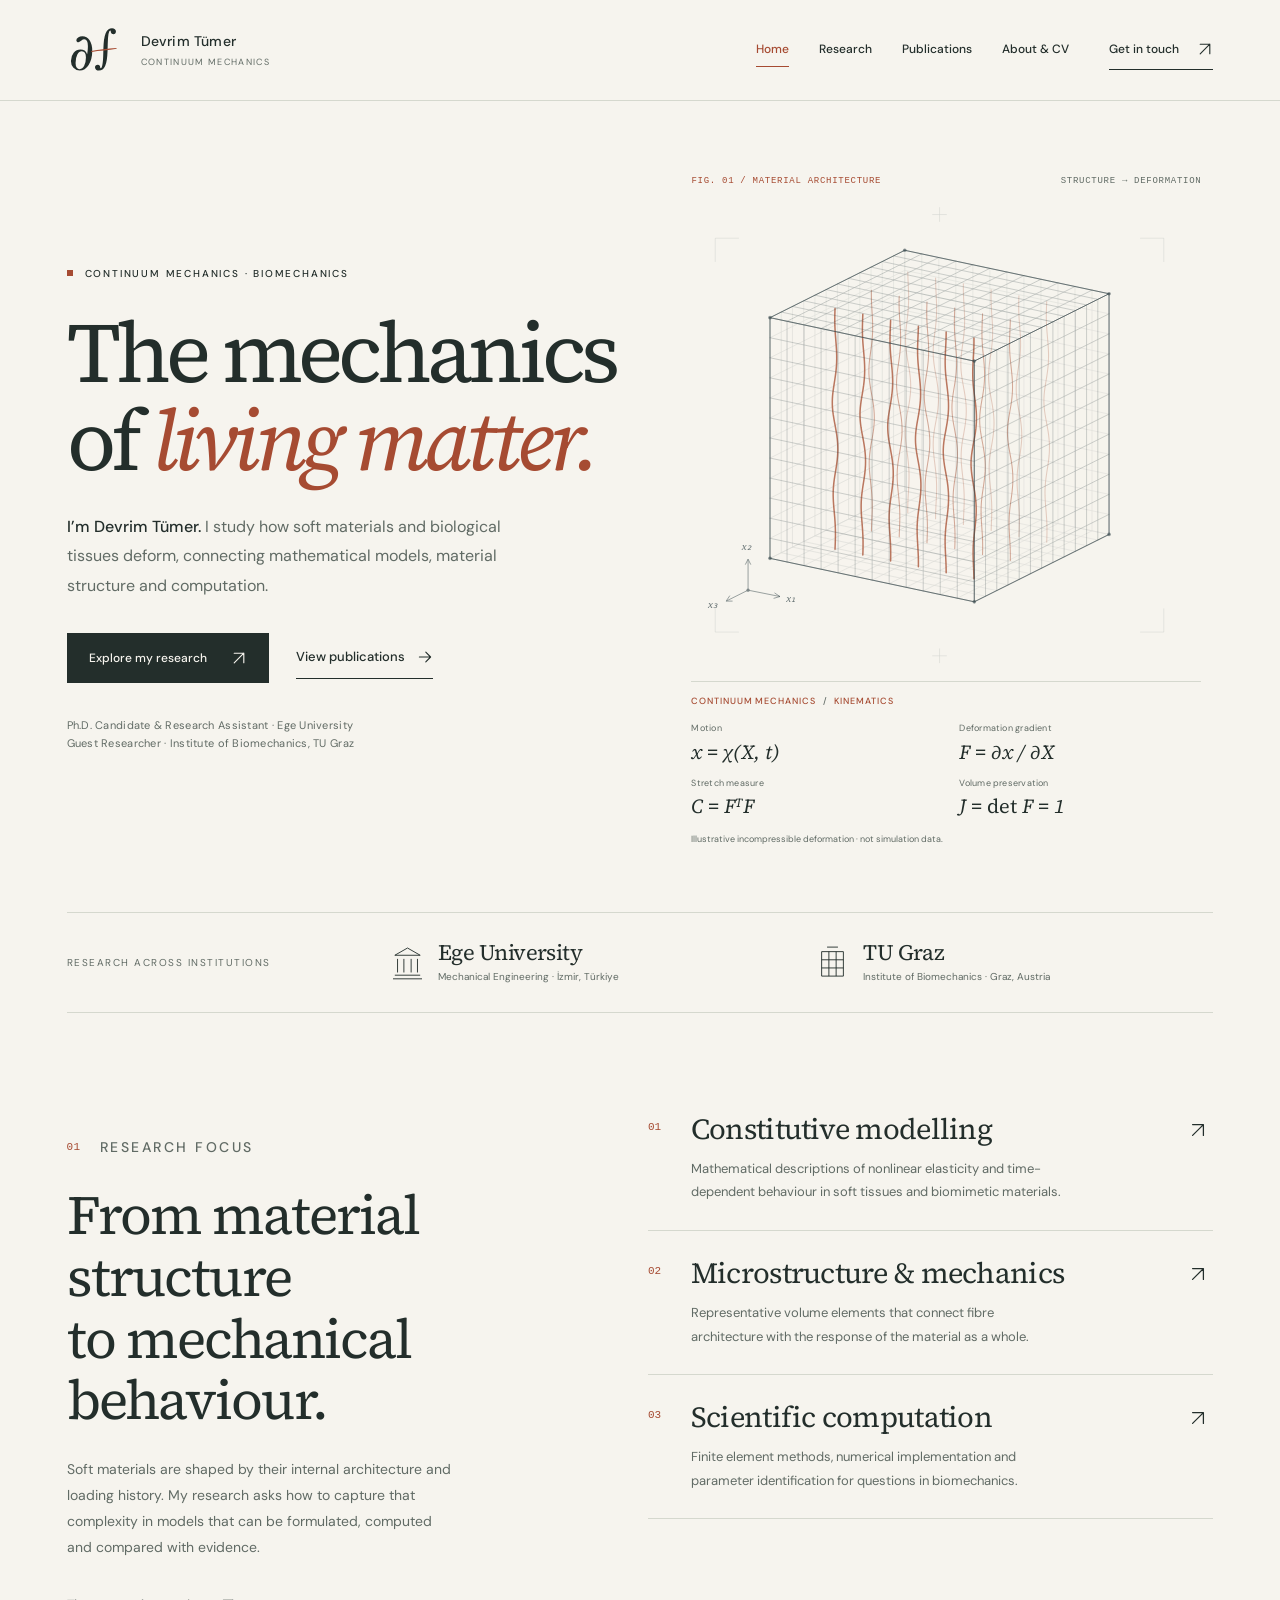
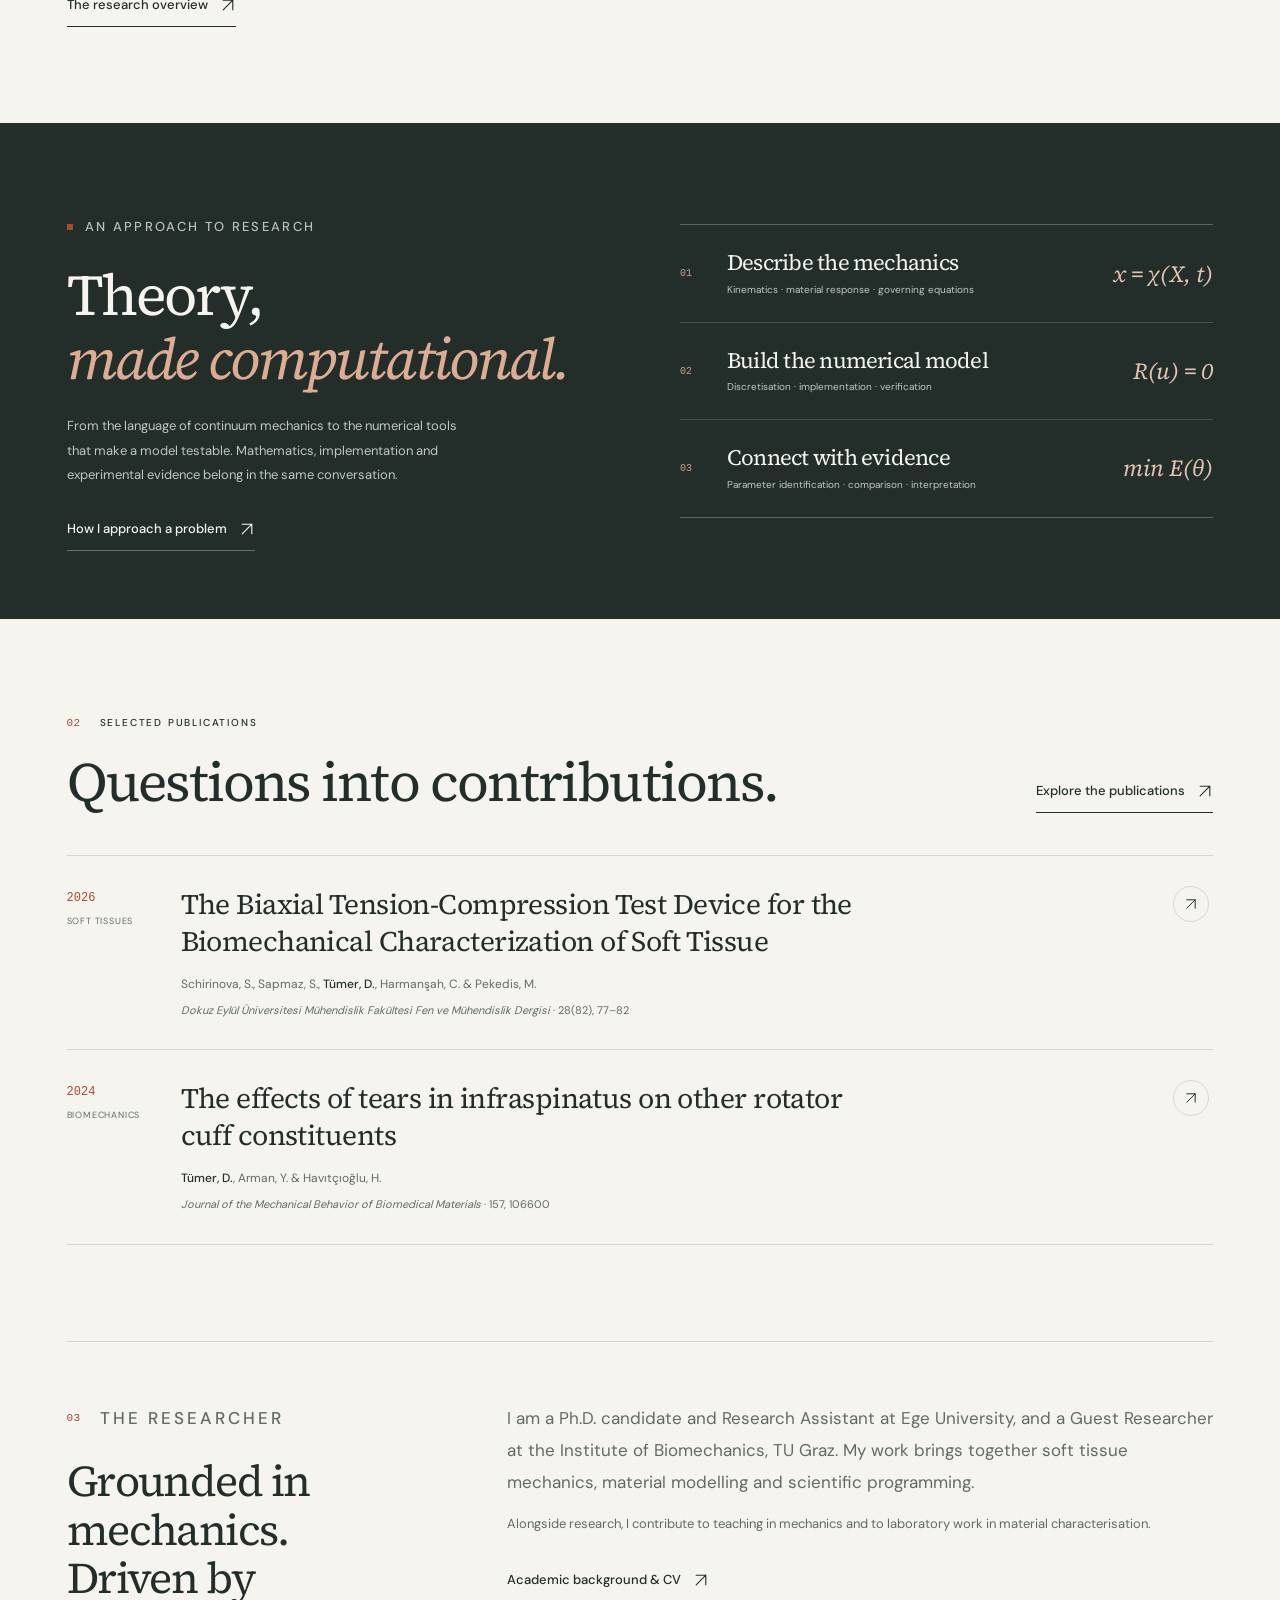
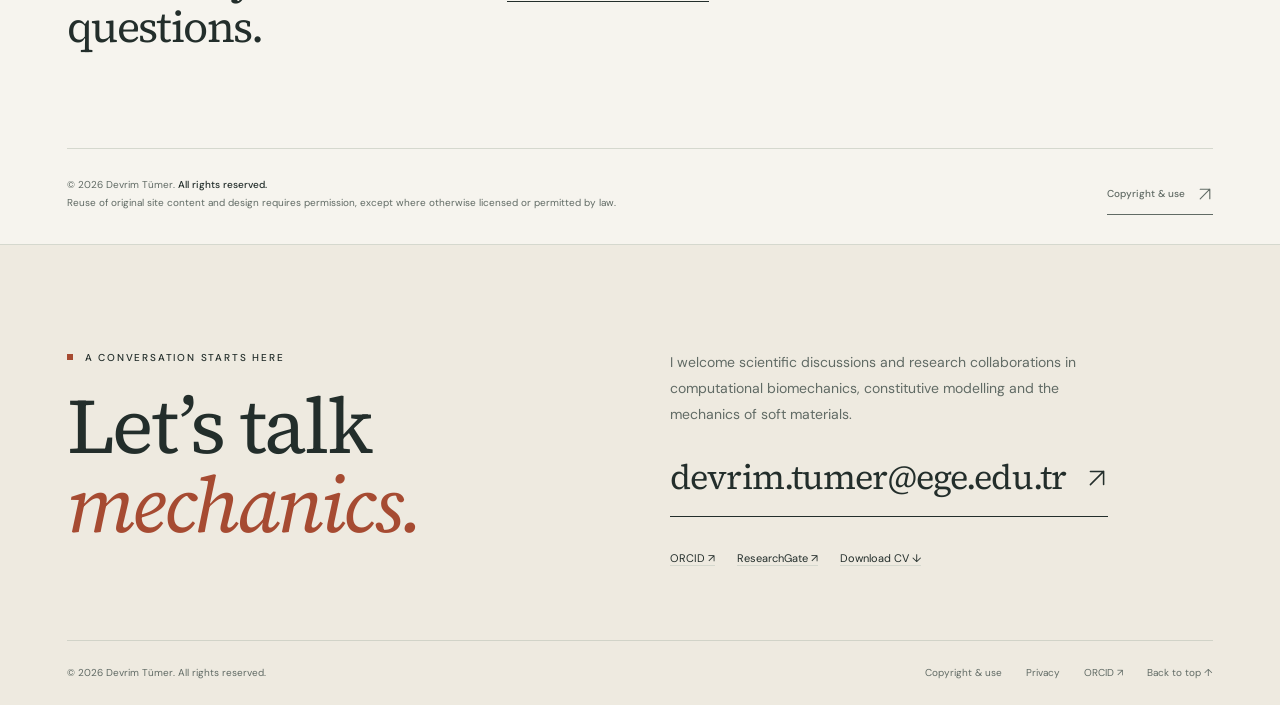
